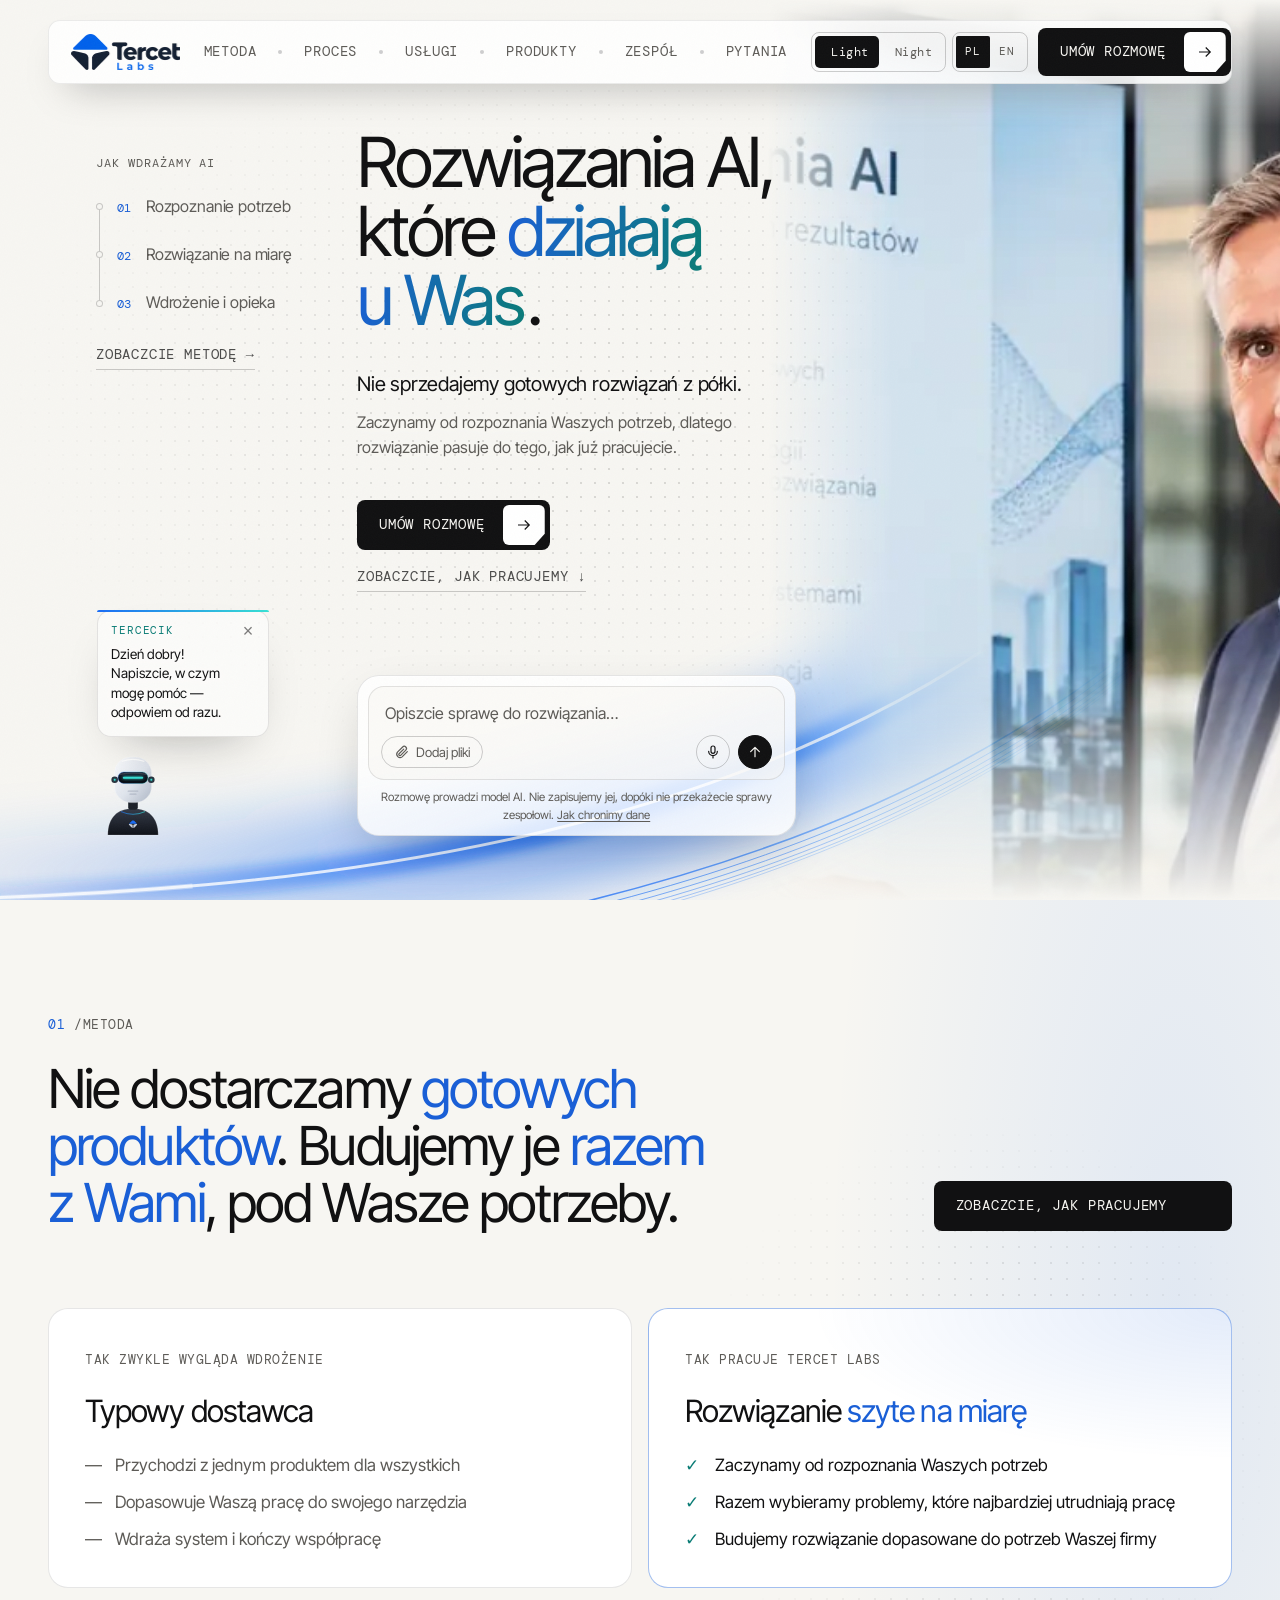
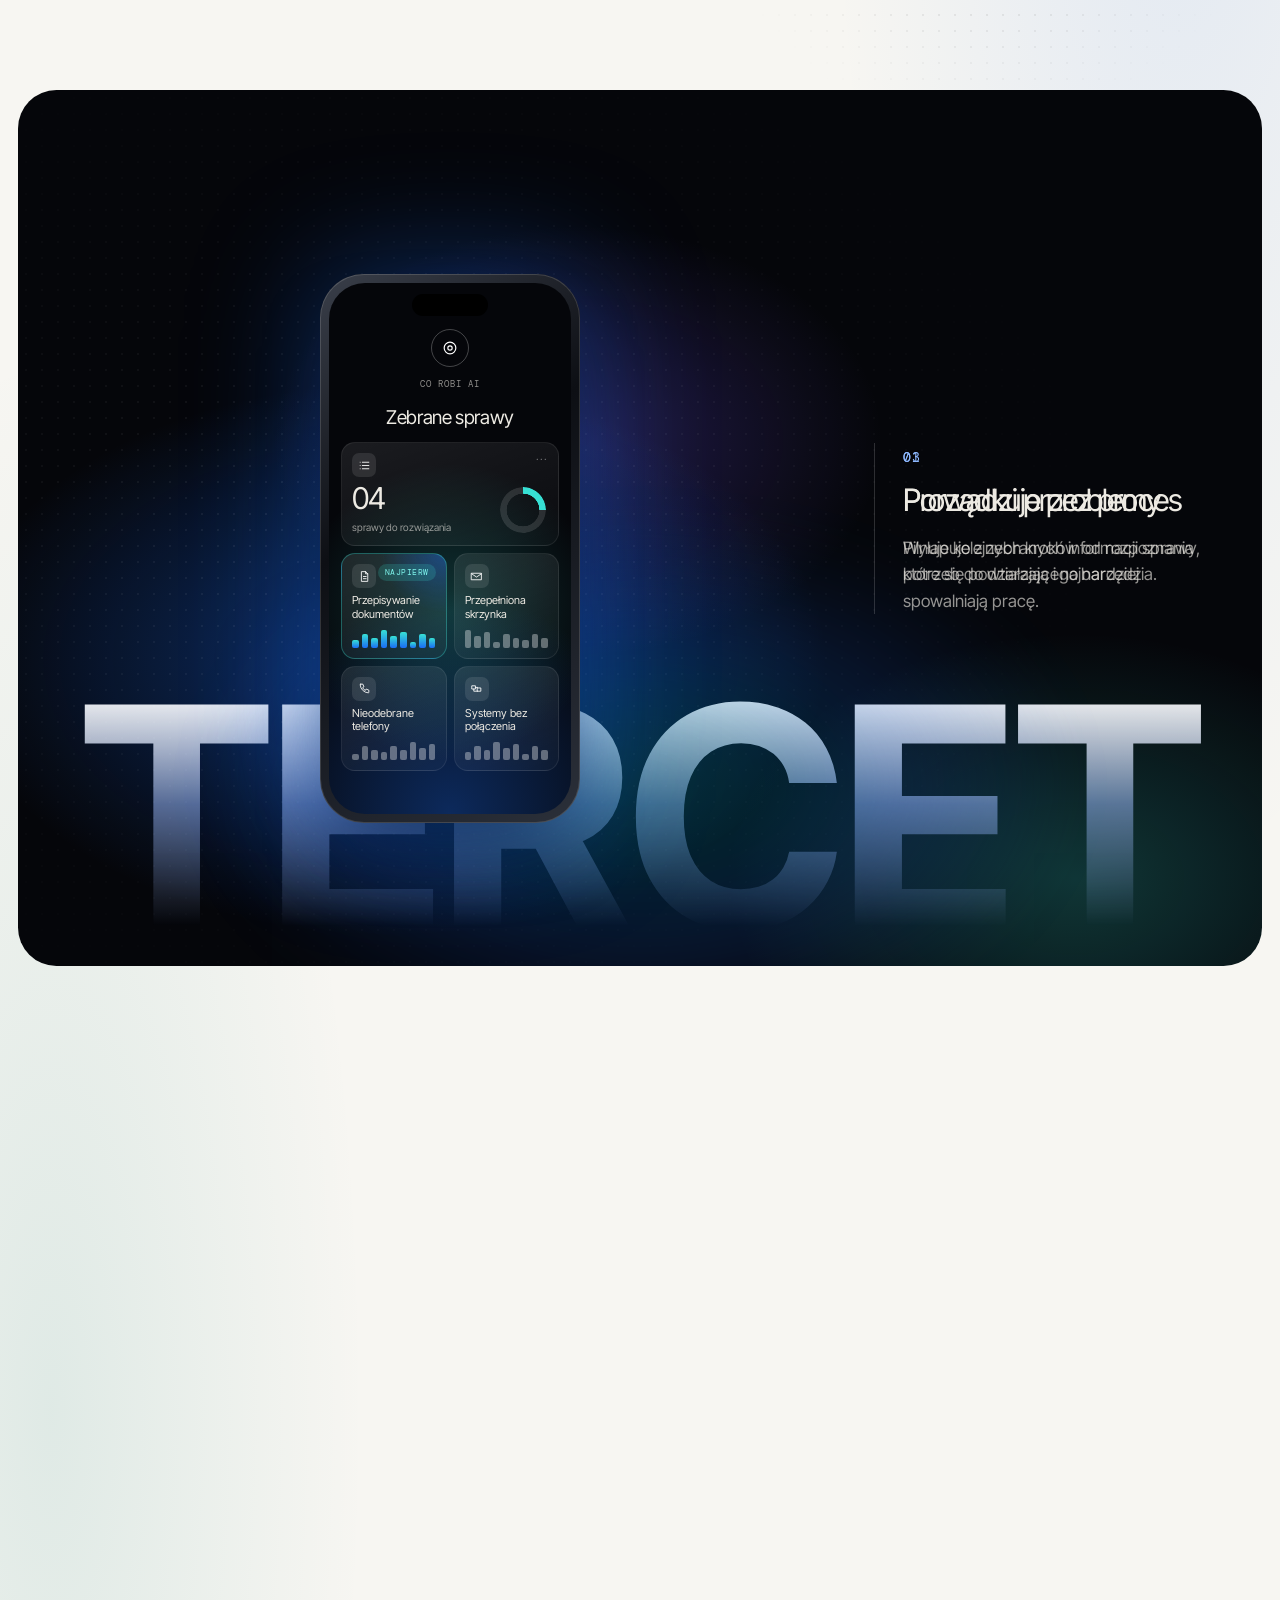
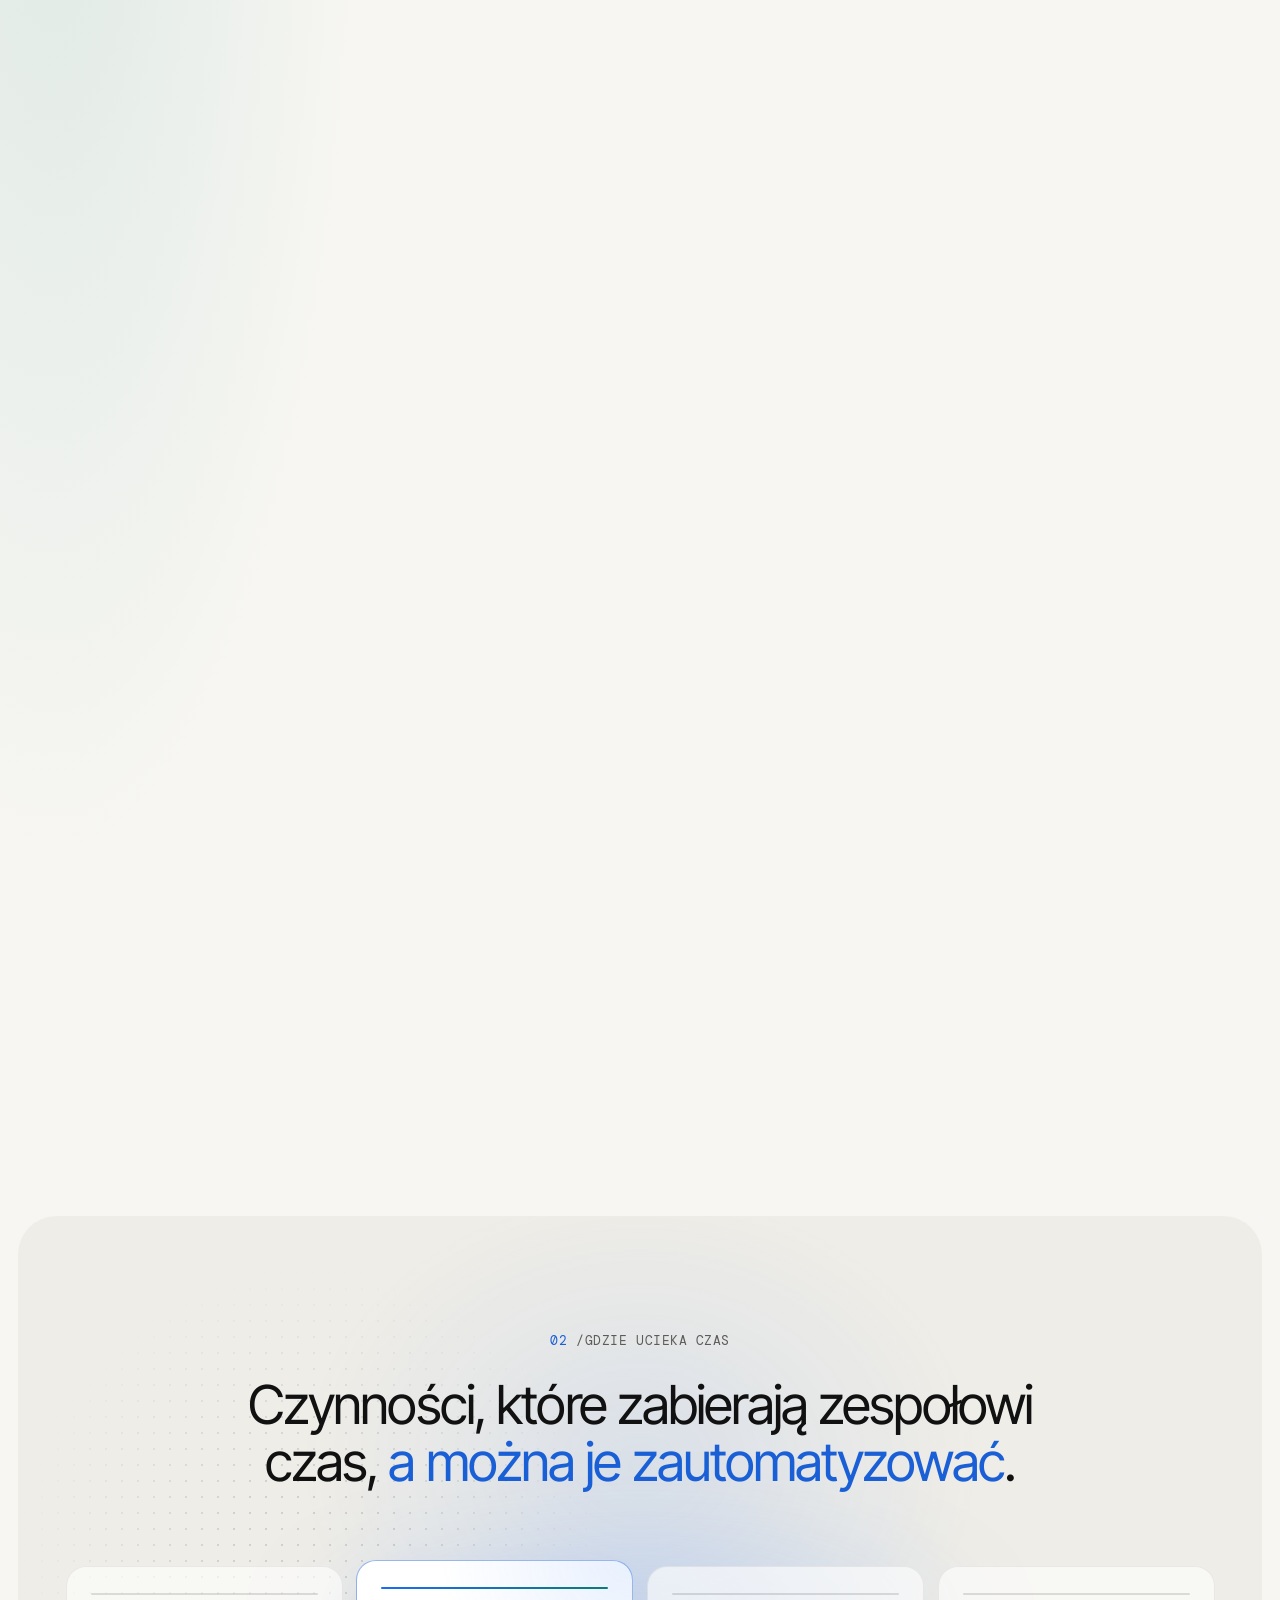
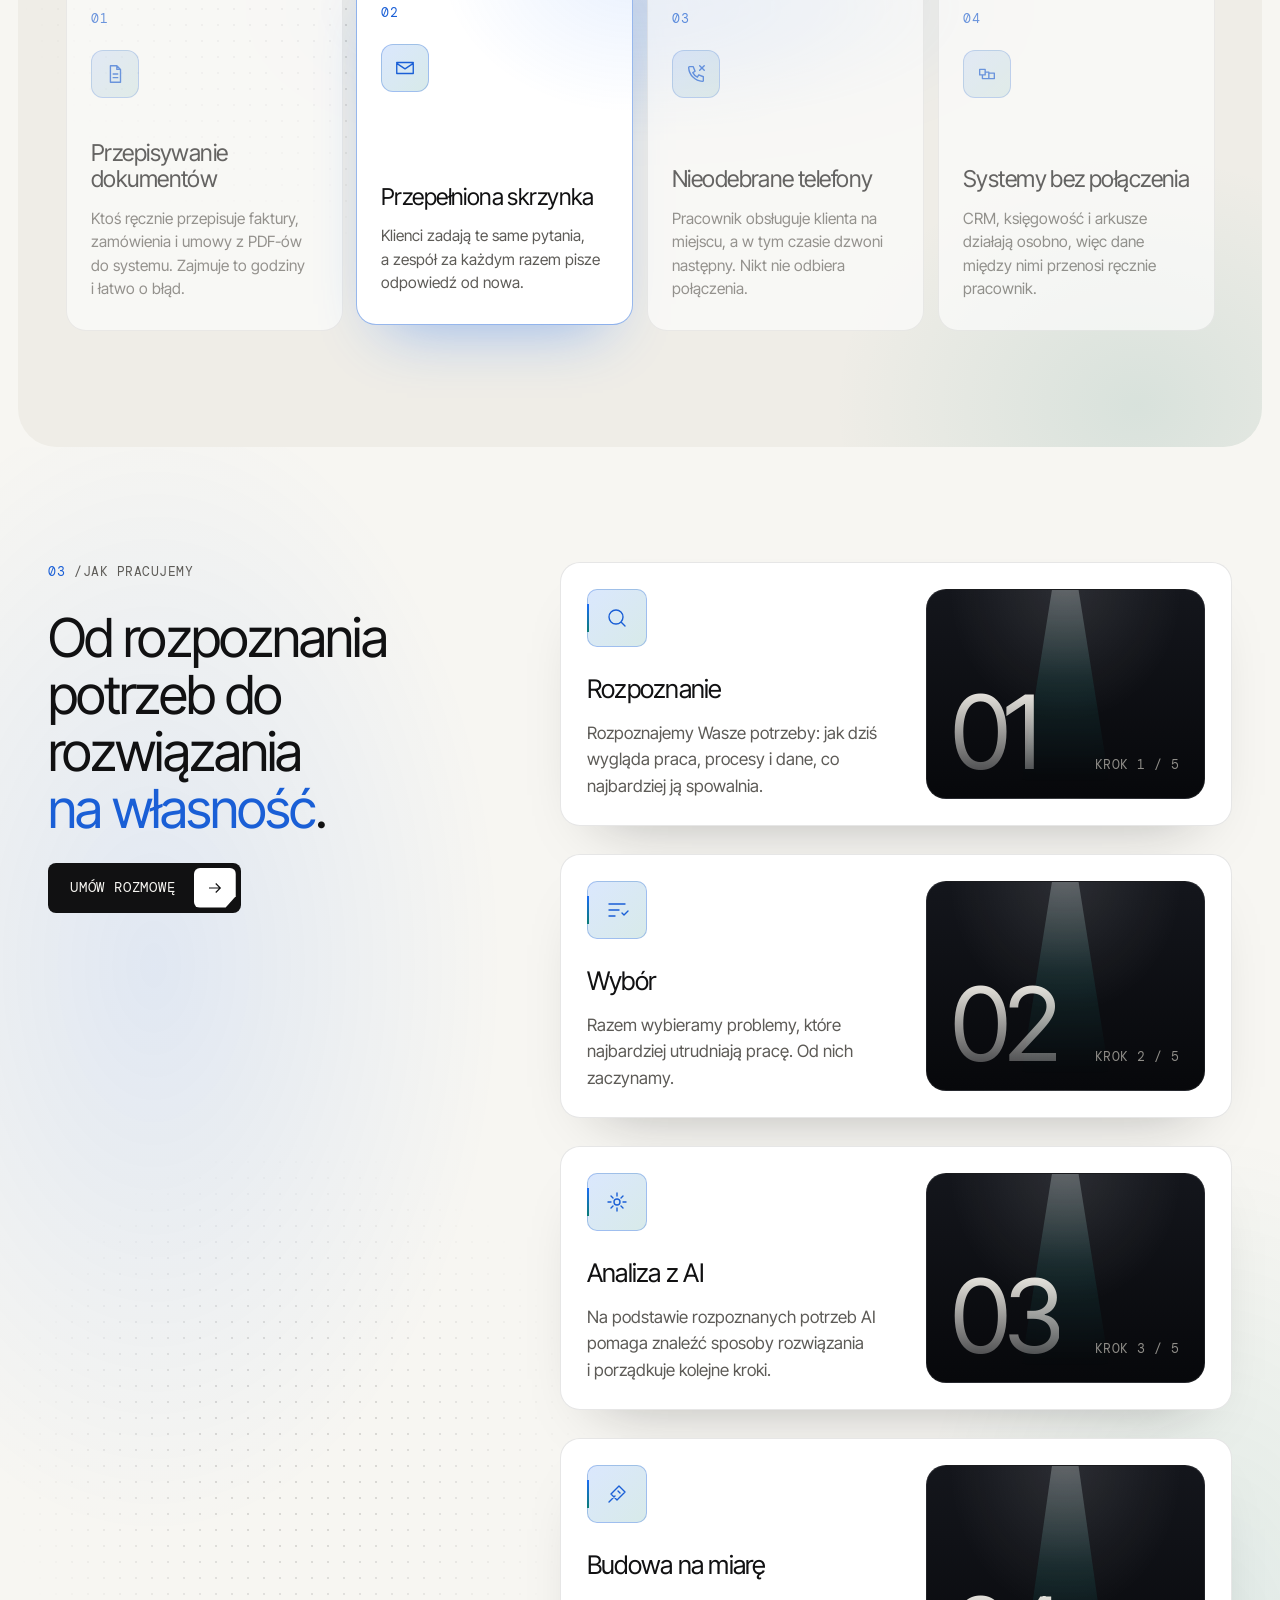
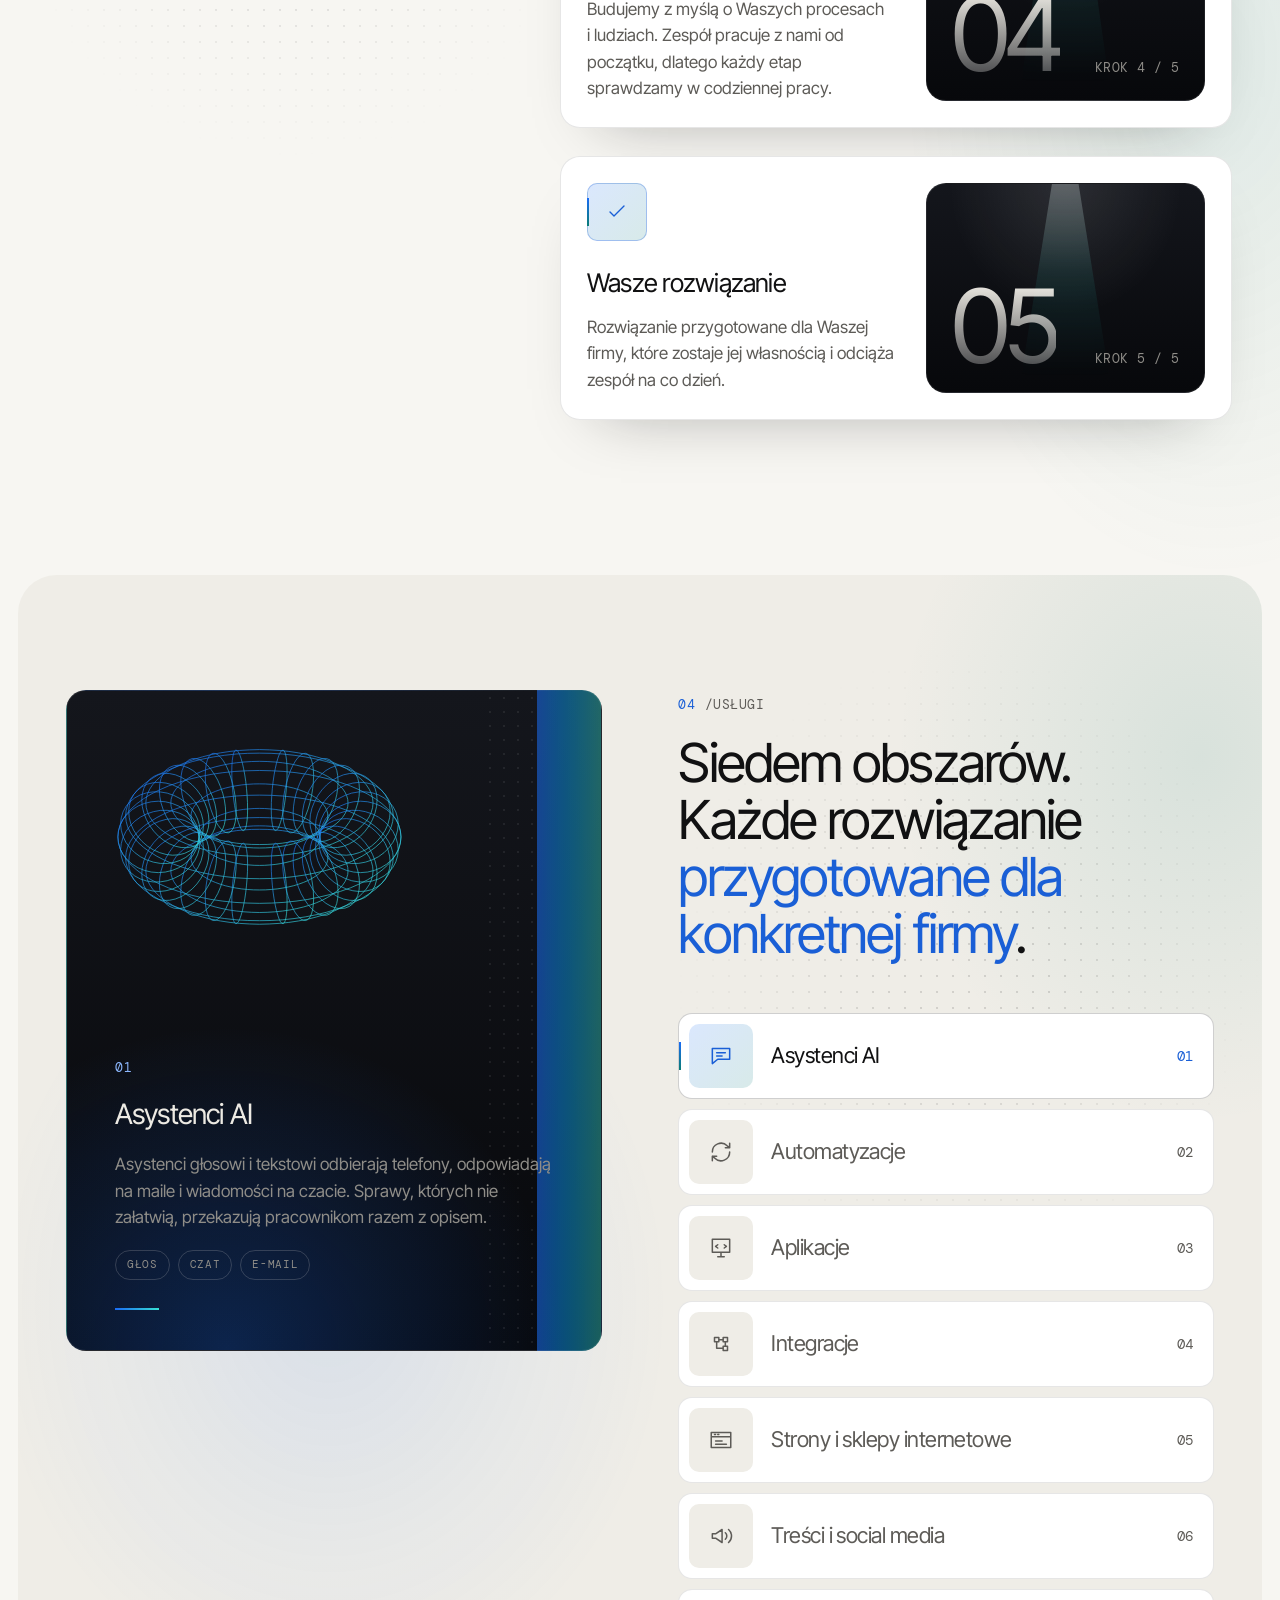
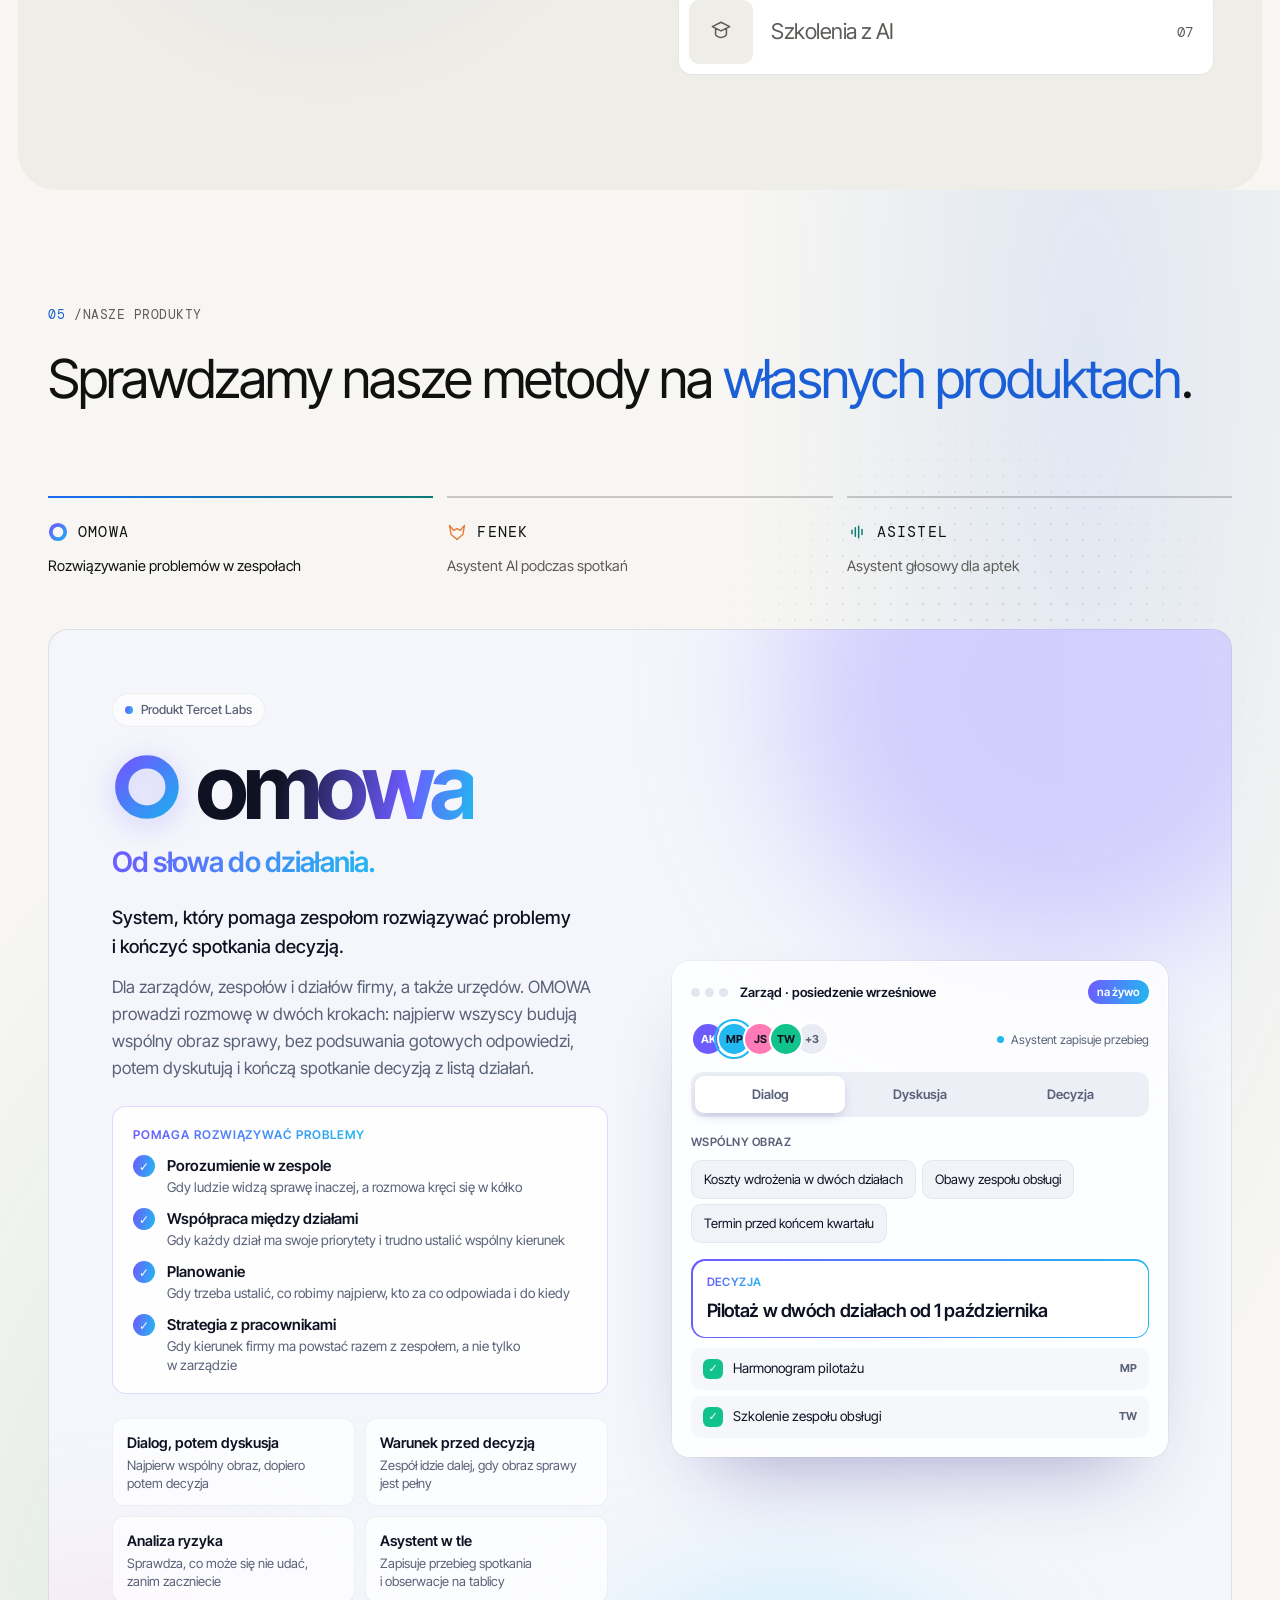
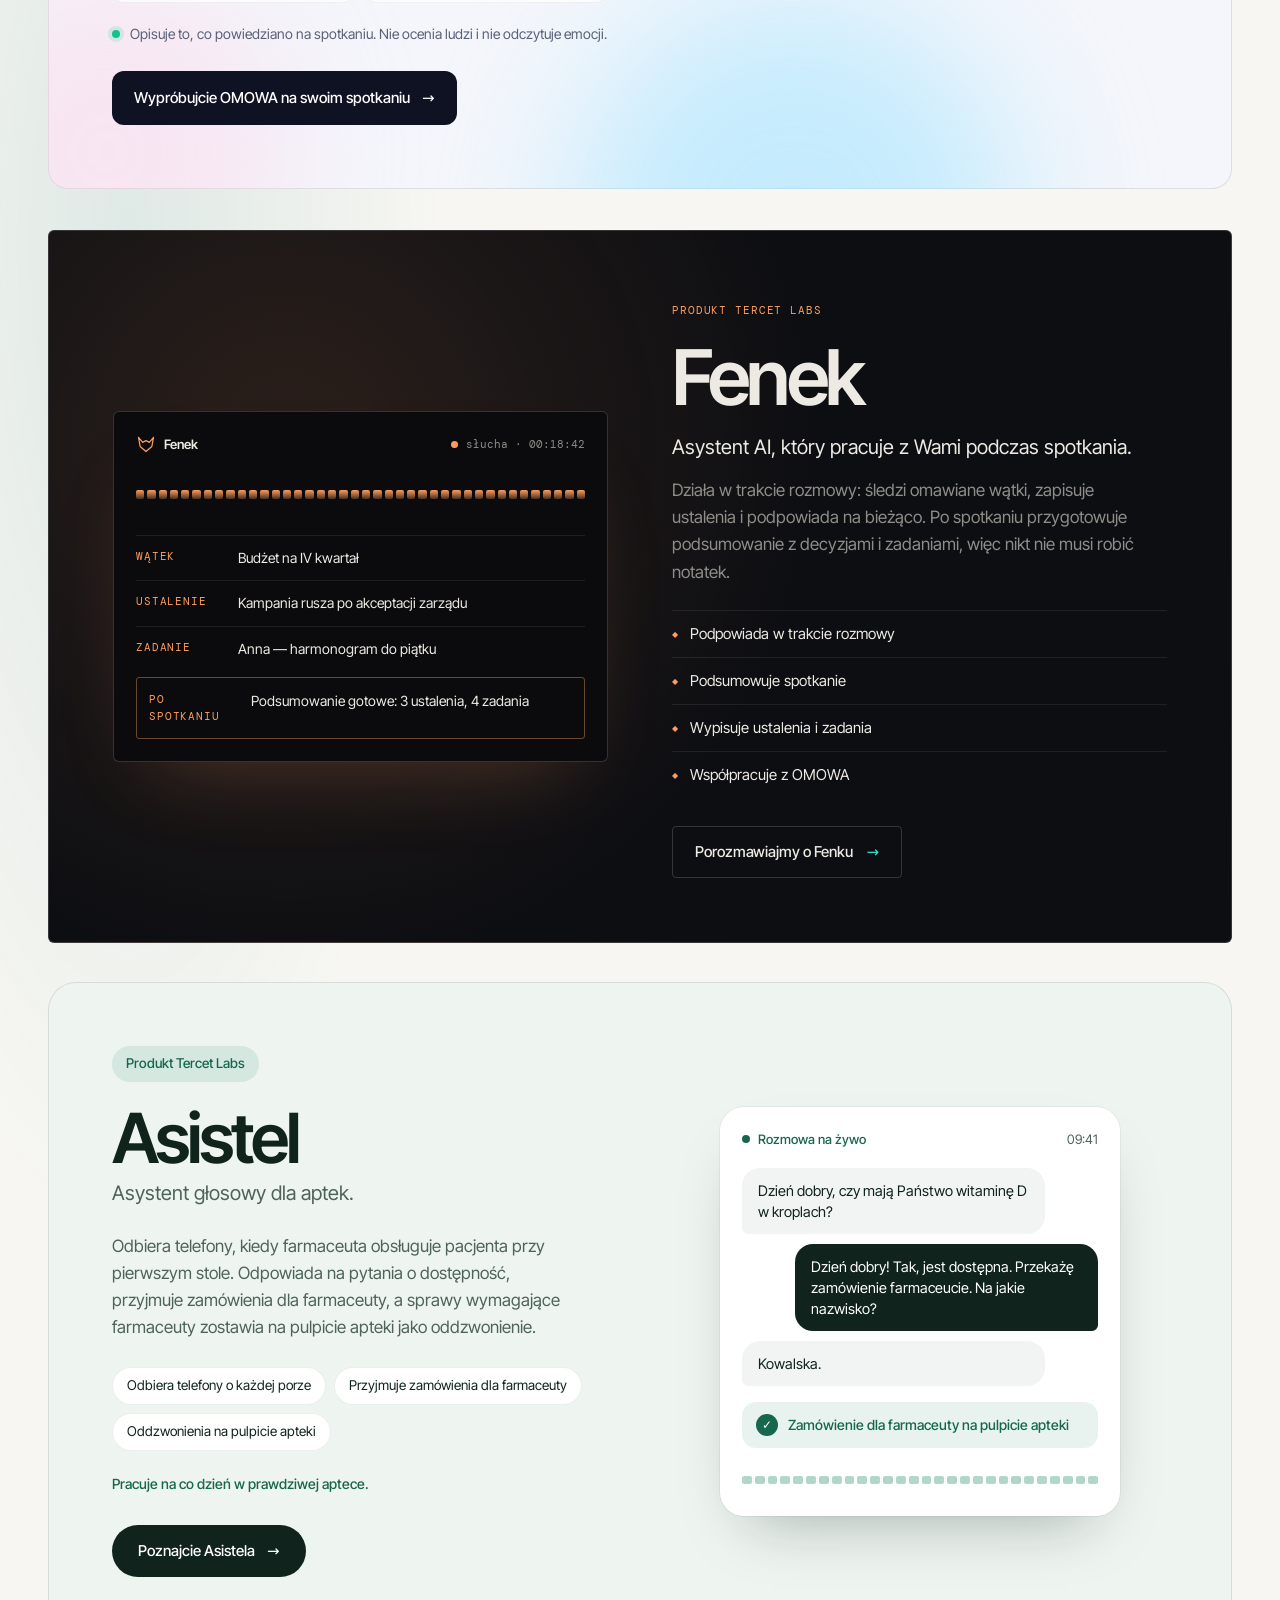
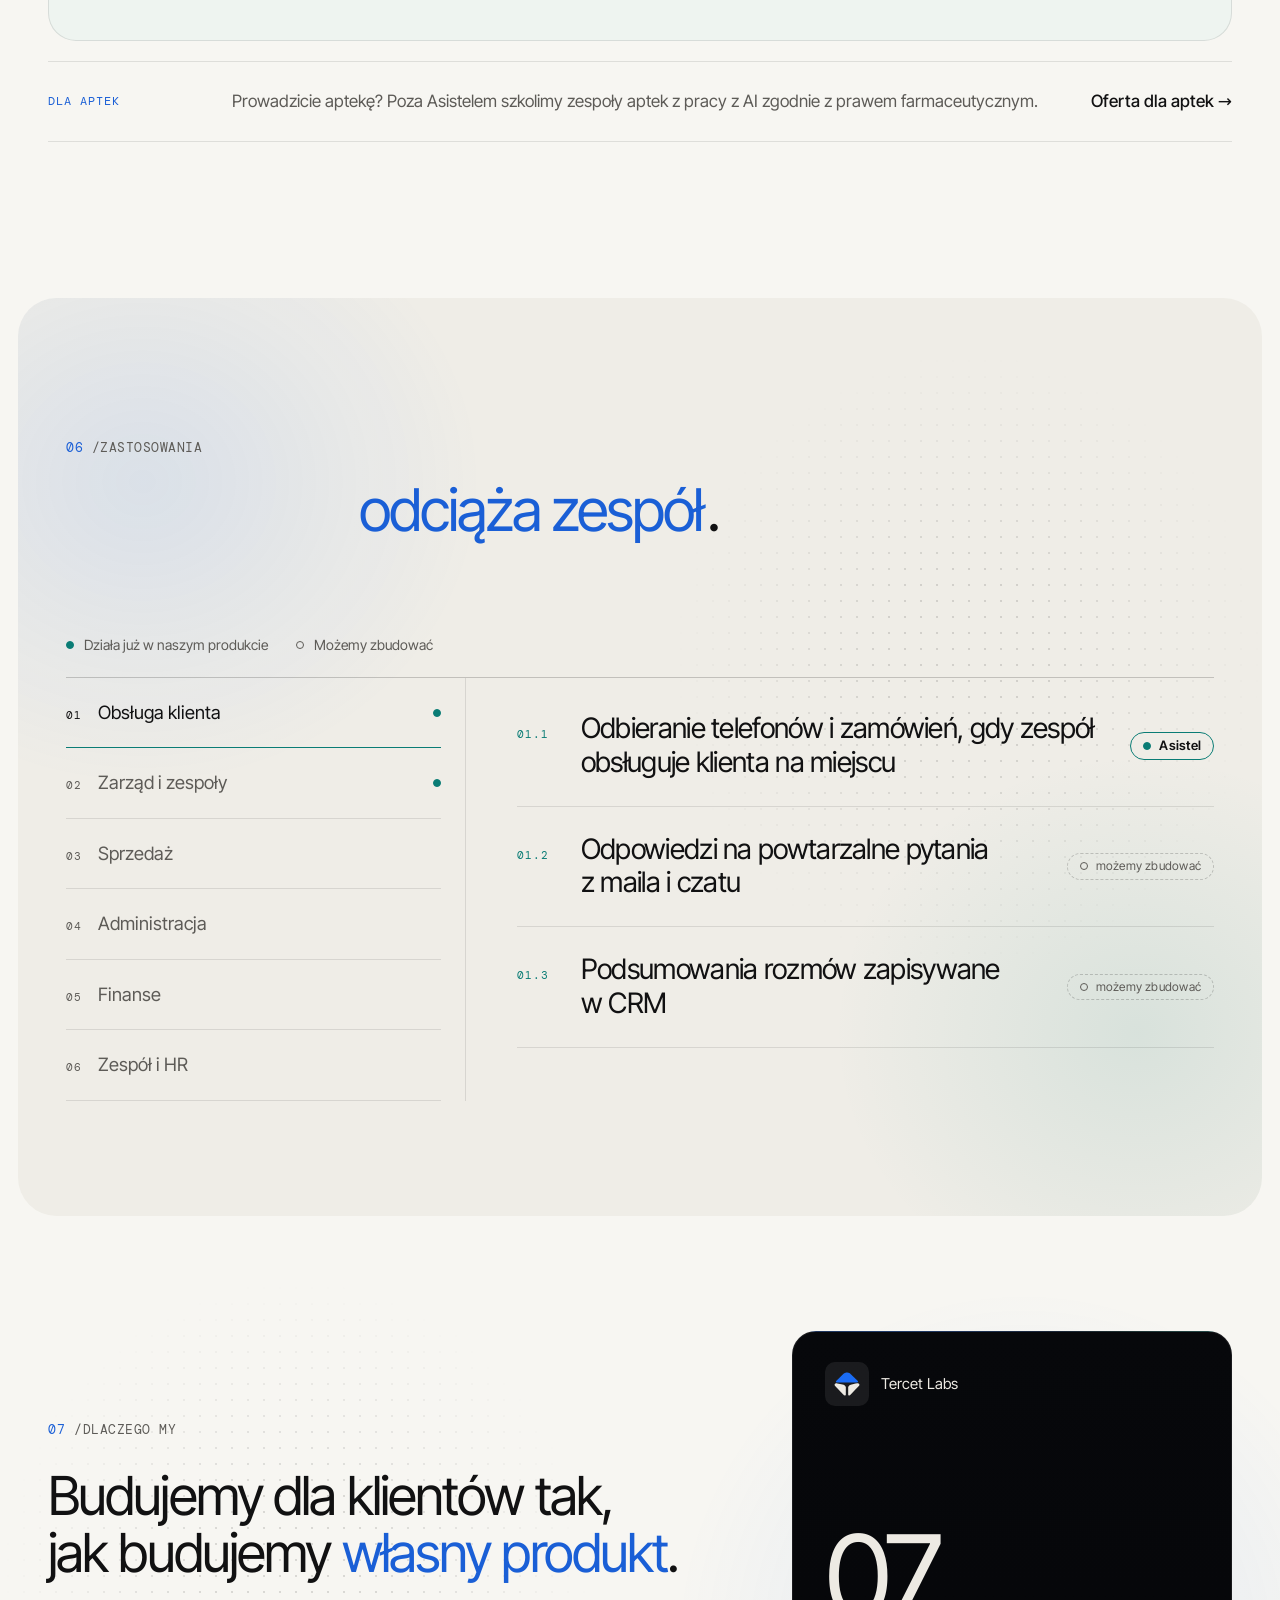
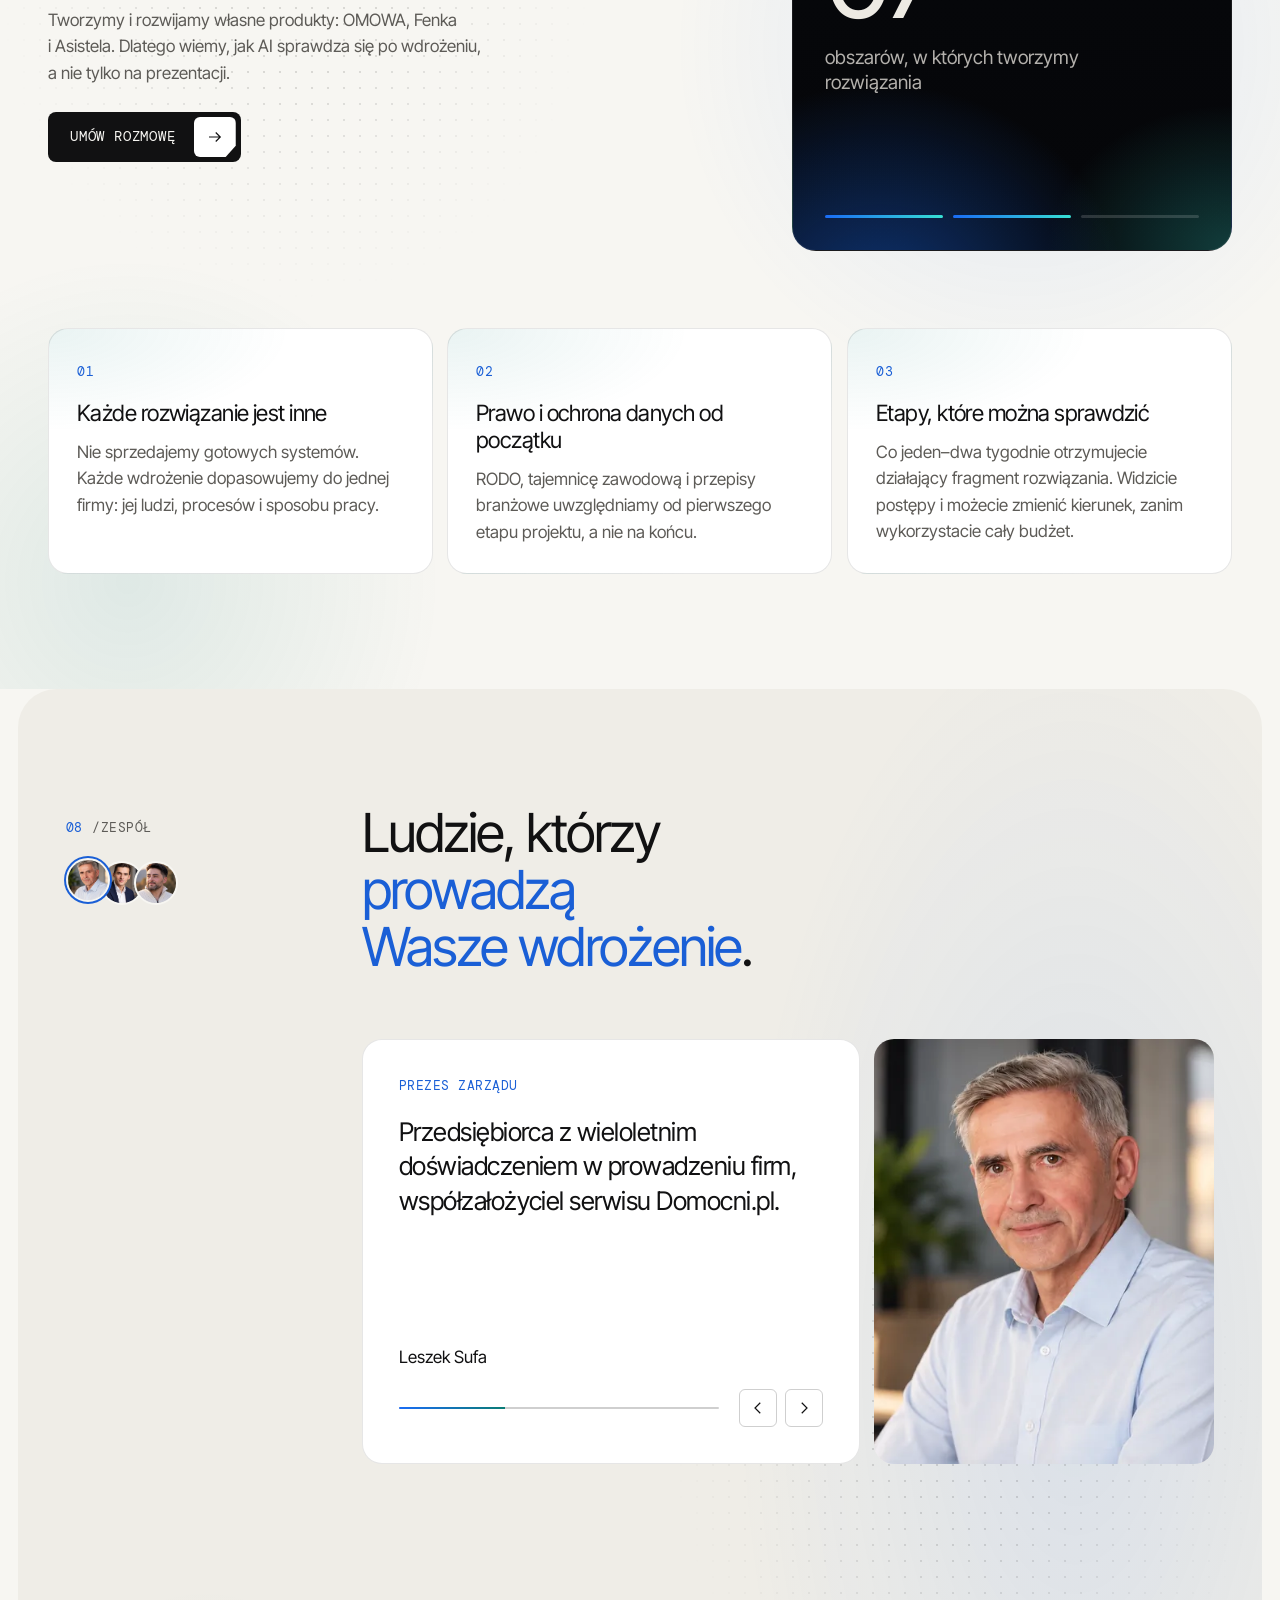
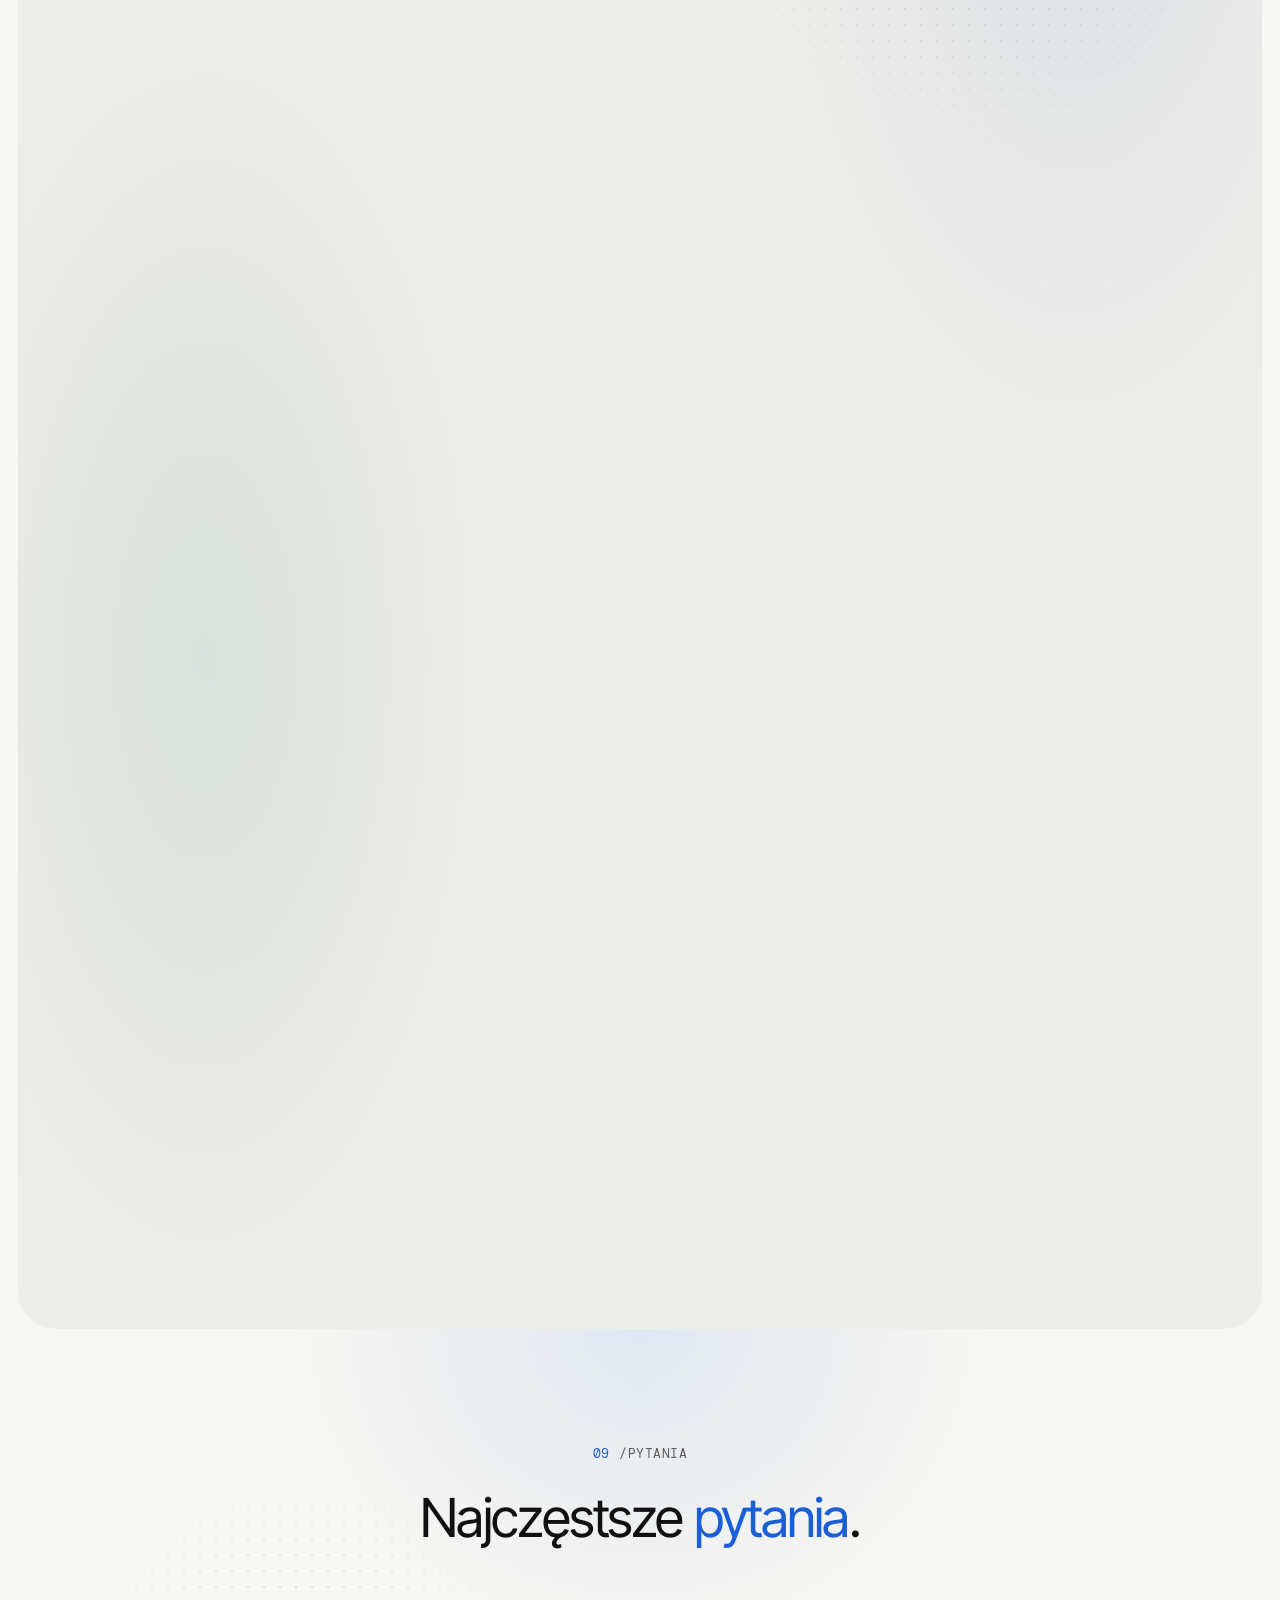
==== index.html @ 8fc9b7f1 "Usługi: strony i sklepy internetowe, rezerwacje, agent AI na stronie Co-Authored-By: Claude Opus 5.5" ====
<!DOCTYPE html><html lang="pl"><head><meta charset="utf-8"><script>(function(){const base = "/";

      // Motyw przed pierwszym malowaniem: zapamiętany wybór albo jasny (celowo bez prefers-color-scheme).
      (function () {
        var t = 'light';
        try {
          var z = localStorage.getItem('tercetlabs-theme');
          if (z === 'light' || z === 'dark') t = z;
        } catch (e) {}
        document.documentElement.dataset.theme = t;
        // Znak w nagłówku to największy element pierwszego kadru — pobieramy go od razu, w wariancie tego motywu.
        var l = document.createElement('link');
        l.rel = 'preload';
        l.as = 'image';
        l.type = 'image/webp';
        l.href = base + 'brand/logo-' + (t === 'dark' ? 'ciemne' : 'jasne') + '.webp';
        document.head.appendChild(l);
      })();
    })();</script><meta name="viewport" content="width=device-width, initial-scale=1"><title>Tercet Labs — wdrażamy AI w firmach razem z ich zespołami</title><meta name="description" content="Zaczynamy od rozpoznania potrzeb firmy, razem wybieramy problemy, które najbardziej utrudniają pracę, i z pomocą AI budujemy rozwiązanie dopasowane do firmy. Rozwiązanie zostaje jej własnością."><meta name="theme-color" content="#f7f6f2" data-theme-color><link rel="canonical" href="https://tercetlabs.pl/"><link rel="alternate" hreflang="pl" href="https://tercetlabs.pl/"><link rel="alternate" hreflang="en" href="https://tercetlabs.pl/en/"><link rel="alternate" hreflang="x-default" href="https://tercetlabs.pl/"><link rel="icon" type="image/png" sizes="64x64" href="/favicon.png"><link rel="apple-touch-icon" href="/apple-touch-icon.png"><meta property="og:title" content="Tercet Labs — wdrażamy AI w firmach razem z ich zespołami"><meta property="og:description" content="Zaczynamy od rozpoznania potrzeb firmy, razem wybieramy problemy, które najbardziej utrudniają pracę, i z pomocą AI budujemy rozwiązanie dopasowane do firmy. Rozwiązanie zostaje jej własnością."><meta property="og:locale" content="pl_PL"><meta property="og:locale:alternate" content="en_GB"><meta property="og:type" content="website"><meta property="og:image" content="https://tercetlabs.pl/brand/og.png"><meta property="og:image:width" content="1200"><meta property="og:image:height" content="630"><script type="application/ld+json">{"@context":"https://schema.org","@type":"Organization","name":"Tercet Labs sp. z o.o.","legalName":"Tercet Labs spółka z ograniczoną odpowiedzialnością","url":"https://tercetlabs.pl","email":"kontakt@tercetlabs.pl","taxID":"5362006891","address":{"@type":"PostalAddress","streetAddress":"ul. Gen. Lucjana Żeligowskiego 27/18","postalCode":"05-123","addressLocality":"Chotomów","addressCountry":"PL"}}</script><style>@font-face{font-family:Inter Tight Variable;font-style:normal;font-weight:100 900;font-display:swap;src:url(/_astro/inter-tight.CTD_b1qW.woff2)format("woff2-variations");unicode-range:U+??,U+131,U+152-153,U+2BB-2BC,U+2C6,U+2DA,U+2DC,U+304,U+308,U+329,U+2000-206F,U+20AC,U+2122,U+2191,U+2193,U+2212,U+2215,U+FEFF,U+FFFD}@font-face{font-family:Inter Tight Variable;font-style:normal;font-weight:100 900;font-display:swap;src:url(/_astro/inter-tight-ext.DiM_GvHw.woff2)format("woff2-variations");unicode-range:U+100-2BA,U+2BD-2C5,U+2C7-2CC,U+2CE-2D7,U+2DD-2FF,U+304,U+308,U+329,U+1D00-1DBF,U+1E00-1E9F,U+1EF2-1EFF,U+2020,U+20A0-20AB,U+20AD-20C0,U+2113,U+2C60-2C7F,U+A720-A7FF}@font-face{font-family:Instrument Serif;font-style:normal;font-weight:400;font-display:swap;src:url(/_astro/instrument-serif.DdhWG2SM.woff2)format("woff2");unicode-range:U+??,U+131,U+152-153,U+2BB-2BC,U+2C6,U+2DA,U+2DC,U+304,U+308,U+329,U+2000-206F,U+20AC,U+2122,U+2191,U+2193,U+2212,U+2215,U+FEFF,U+FFFD}@font-face{font-family:Instrument Serif;font-style:normal;font-weight:400;font-display:swap;src:url(/_astro/instrument-serif-ext.C7FU8bi1.woff2)format("woff2");unicode-range:U+100-2BA,U+2BD-2C5,U+2C7-2CC,U+2CE-2D7,U+2DD-2FF,U+304,U+308,U+329,U+1D00-1DBF,U+1E00-1E9F,U+1EF2-1EFF,U+2020,U+20A0-20AB,U+20AD-20C0,U+2113,U+2C60-2C7F,U+A720-A7FF}@font-face{font-family:Instrument Serif;font-style:italic;font-weight:400;font-display:swap;src:url(/_astro/instrument-serif-i.BsBw74gu.woff2)format("woff2");unicode-range:U+??,U+131,U+152-153,U+2BB-2BC,U+2C6,U+2DA,U+2DC,U+304,U+308,U+329,U+2000-206F,U+20AC,U+2122,U+2191,U+2193,U+2212,U+2215,U+FEFF,U+FFFD}@font-face{font-family:Instrument Serif;font-style:italic;font-weight:400;font-display:swap;src:url(/_astro/instrument-serif-i-ext.USwdnAgp.woff2)format("woff2");unicode-range:U+100-2BA,U+2BD-2C5,U+2C7-2CC,U+2CE-2D7,U+2DD-2FF,U+304,U+308,U+329,U+1D00-1DBF,U+1E00-1E9F,U+1EF2-1EFF,U+2020,U+20A0-20AB,U+20AD-20C0,U+2113,U+2C60-2C7F,U+A720-A7FF}@font-face{font-family:DM Mono;font-style:normal;font-weight:400;font-display:swap;src:url(/_astro/dm-mono-400.B4PNi-Jp.woff2)format("woff2");unicode-range:U+??,U+131,U+152-153,U+2BB-2BC,U+2C6,U+2DA,U+2DC,U+304,U+308,U+329,U+2000-206F,U+20AC,U+2122,U+2191,U+2193,U+2212,U+2215,U+FEFF,U+FFFD}@font-face{font-family:DM Mono;font-style:normal;font-weight:400;font-display:swap;src:url(/_astro/dm-mono-400-ext.CEPR5thp.woff2)format("woff2");unicode-range:U+100-2BA,U+2BD-2C5,U+2C7-2CC,U+2CE-2D7,U+2DD-2FF,U+304,U+308,U+329,U+1D00-1DBF,U+1E00-1E9F,U+1EF2-1EFF,U+2020,U+20A0-20AB,U+20AD-20C0,U+2113,U+2C60-2C7F,U+A720-A7FF}@font-face{font-family:DM Mono;font-style:normal;font-weight:500;font-display:swap;src:url(/_astro/dm-mono-500.DOEb2sS3.woff2)format("woff2");unicode-range:U+??,U+131,U+152-153,U+2BB-2BC,U+2C6,U+2DA,U+2DC,U+304,U+308,U+329,U+2000-206F,U+20AC,U+2122,U+2191,U+2193,U+2212,U+2215,U+FEFF,U+FFFD}@font-face{font-family:DM Mono;font-style:normal;font-weight:500;font-display:swap;src:url(/_astro/dm-mono-500-ext.BDk6y0Kt.woff2)format("woff2");unicode-range:U+100-2BA,U+2BD-2C5,U+2C7-2CC,U+2CE-2D7,U+2DD-2FF,U+304,U+308,U+329,U+1D00-1DBF,U+1E00-1E9F,U+1EF2-1EFF,U+2020,U+20A0-20AB,U+20AD-20C0,U+2113,U+2C60-2C7F,U+A720-A7FF}:root{color-scheme:light;--bg:#f7f6f2;--bg-2:#efede7;--surface:#fff;--text-rgb:17, 17, 18;--line:#1111121a;--line-strong:#11111233;--text:#111112;--muted:#5d5b57;--brand:#1a6cf5;--accent:#1a5fd6;--accent-dim:#1a5fd61f;--glow:#0a7c75;--glow-dim:#0a7c751f;--shine:#37e0d4;--sygnet-skrzydlo:#24335e;--nav-bg:#f7f6f2fb;--chip-bg:#ffffffb8;--card-bg:#fff;--btn-solid-hover-bg:var(--brand);--btn-solid-hover-fg:#fff;--btn-solid-hover-arr:#fff;--grain-opacity:.025;--island-ring:#1111121a;--aura-opacity:.45;--paper:#0f0f11;--ink:#edeae3;--ink-muted:#8f8d88;--ink-line:#edeae31f;--sans:"Inter Tight Variable", "Inter Tight", system-ui, -apple-system, "Segoe UI", sans-serif;--serif:"Instrument Serif", "Times New Roman", Georgia, serif;--mono:"JetBrains Mono", ui-monospace, "SFMono-Regular", Consolas, monospace;--gutter:clamp(20px, 4vw, 48px);--max:1280px;--radius:4px;--ease:cubic-bezier(.2, .7, .1, 1)}:root[data-theme=dark],:root:not([data-theme=dark]) .inverse,.tone-dark{color-scheme:dark;--bg:#0a0a0b;--bg-2:#0f0f11;--surface:#141416;--text-rgb:237, 234, 227;--line:#edeae317;--line-strong:#edeae32e;--text:#edeae3;--muted:#8f8d88;--brand:#1a6cf5;--accent:#8db8ff;--accent-dim:#8db8ff29;--glow:#37e0d4;--glow-dim:#37e0d429;--shine:#fff;--sygnet-skrzydlo:#e9edf5;--nav-bg:#0a0a0bf7;--chip-bg:#0a0a0b99;--card-bg:#111114;--btn-solid-hover-bg:#fff;--btn-solid-hover-fg:#0a0a0b;--btn-solid-hover-arr:var(--brand);--grain-opacity:.035;--island-ring:transparent;--aura-opacity:1}:root[data-theme=dark]{--paper:#f2f0ea;--ink:#111112;--ink-muted:#5d5b57;--ink-line:#1111121f}.tone-dark{color:var(--text)}*,:before,:after{box-sizing:border-box}.theme-switching body,.theme-switching body *,.theme-switching body :before,.theme-switching body :after{transition:background-color .4s var(--ease), color .4s var(--ease), border-color .4s var(--ease), fill .4s var(--ease), stroke .4s var(--ease)!important}html{scroll-behavior:smooth;-webkit-text-size-adjust:100%}body{background:var(--bg);color:var(--text);font-family:var(--sans);font-feature-settings:"ss01", "cv11";-webkit-font-smoothing:antialiased;margin:0;font-size:17px;line-height:1.6;overflow-x:hidden}body:before{content:"";pointer-events:none;z-index:100;opacity:var(--grain-opacity);background-image:url("data:image/svg+xml,%3Csvg xmlns='http://www.w3.org/2000/svg' width='160' height='160'%3E%3Cfilter id='n'%3E%3CfeTurbulence type='fractalNoise' baseFrequency='.9' numOctaves='2' stitchTiles='stitch'/%3E%3C/filter%3E%3Crect width='100%25' height='100%25' filter='url(%23n)'/%3E%3C/svg%3E");position:fixed;inset:0}img,svg{max-width:100%;display:block}a{color:inherit;text-decoration:none}::selection{background:var(--glow);color:var(--bg)}.wrap{width:100%;max-width:var(--max);padding-inline:var(--gutter);margin-inline:auto}em{font-family:var(--serif);letter-spacing:-.01em;font-style:italic;font-weight:400}.mono{font-family:var(--mono);letter-spacing:.08em;text-transform:uppercase;font-size:12px}.btn{--h:52px;height:var(--h);border-radius:var(--radius);font-family:var(--sans);letter-spacing:-.005em;cursor:pointer;transition:background .35s var(--ease), color .35s var(--ease), border-color .35s var(--ease), translate .4s var(--ease);white-space:nowrap;translate:var(--bx,0px) var(--by,0px);border:1px solid #0000;align-items:center;gap:14px;padding-inline:22px;font-size:15px;font-weight:500;display:inline-flex}.btn .arr{color:var(--glow);transition:transform .35s var(--ease)}.btn:hover .arr{transform:translate(4px)}.btn--solid{background:var(--text);color:var(--bg)}.btn--solid .arr{color:var(--brand)}.btn--solid:hover{background:var(--btn-solid-hover-bg);color:var(--btn-solid-hover-fg)}.btn--solid:hover .arr{color:var(--btn-solid-hover-arr)}.btn--ghost{border-color:var(--line-strong);color:var(--text)}.btn--ghost:hover{border-color:var(--text)}.sec{border-top:1px solid var(--line);padding-block:clamp(96px,13vw,180px);position:relative}.sec-head{grid-template-columns:repeat(12,1fr);gap:24px;margin-bottom:clamp(56px,7vw,96px);display:grid}.sec-head .mono{color:var(--muted);grid-column:1/4;padding-top:.9em}.sec-head .mono:before{content:"";background:linear-gradient(135deg, var(--brand), var(--glow));clip-path:polygon(50% 0,100% 100%,0 100%);width:.62em;height:.55em;transition:transform 1.2s var(--ease) .3s;margin-right:.7em;display:inline-block;transform:rotate(-90deg)}.sec-head .mono.is-in:before{transform:rotate(180deg)}.sec:hover .sec-head .mono:before{transition-duration:2.4s;transform:rotate(540deg)}.sec-head h2{letter-spacing:-.035em;text-wrap:balance;grid-column:4/13;margin:0;font-size:clamp(2.1rem,4.6vw,4rem);font-weight:500;line-height:1.04}.sec-head h2 em{color:var(--accent);font-size:1.08em}.sec-head h2 em,.hero h1 em{background:linear-gradient(100deg, var(--accent) 0%, var(--accent) 38%, var(--shine) 46%, var(--glow) 54%, var(--accent) 62%, var(--accent) 100%);color:#0000;background-position:100% 0;background-size:260% 100%;-webkit-background-clip:text;background-clip:text;padding-right:.08em}.is-in .line-mask>span em,.line-mask.is-in>span em{animation:blysk 2.2s var(--ease) .6s both}.sec-head h2:hover em{animation:blysk-hover 1.6s var(--ease) both}@keyframes blysk{0%{background-position:100% 0}to{background-position:0 0}}@keyframes blysk-hover{0%{background-position:100% 0}to{background-position:0 0}}[data-spot]{isolation:isolate;position:relative}[data-spot]:after{content:"";z-index:-1;pointer-events:none;background:radial-gradient(320px circle at var(--mx,50%) var(--my,50%), var(--glow-dim), transparent 70%);opacity:0;transition:opacity .45s var(--ease);position:absolute;inset:0}[data-spot]:hover:after{opacity:1}.inverse [data-spot]:after{background:radial-gradient(320px circle at var(--mx,50%) var(--my,50%), #1a6cf51a, transparent 70%)}@media (width<=860px){.sec-head{grid-template-columns:1fr;gap:18px}.sec-head .mono,.sec-head h2{grid-column:auto;padding-top:0}}[data-reveal]{opacity:0;transition:opacity 1.1s var(--ease), transform 1.4s var(--ease), filter 1.1s var(--ease);transition-delay:var(--d,0s);will-change:transform, opacity;transform:translateY(64px)}[data-reveal=left]{transform:translate(-96px)}[data-reveal=right]{transform:translate(96px)}[data-reveal=zoom]{filter:blur(10px);transform:scale(.82)}.hero,.sec,.inverse,.foot{overflow-x:clip}[data-parallax]{will-change:transform}[data-reveal].is-in{opacity:1;filter:none;transform:none}.line-mask{padding-bottom:.08em;display:block;overflow:hidden}.line-mask>span{transition:transform 1.1s var(--ease);transition-delay:var(--d,0s);display:block;transform:translateY(105%)}.is-in .line-mask>span,.line-mask.is-in>span{transform:none}@media (prefers-reduced-motion:reduce){html{scroll-behavior:auto}[data-reveal],.line-mask>span{opacity:1!important;transition:none!important;transform:none!important}*,:before,:after{animation-duration:.001ms!important;animation-iteration-count:1!important}}.sr-only{clip:rect(0 0 0 0);white-space:nowrap;width:1px;height:1px;position:absolute;overflow:hidden}:focus-visible{outline:1px solid var(--accent);outline-offset:3px}:root{--r-karta:20px;--r-btn:8px;--cien:0 18px 52px -14px #11111238;--szklo:#ffffffd6;--szklo-line:#1111121a;--szklo-blysk:inset 0 1px 0 #ffffffe6;--display:var(--sans);--z-btn-bg:#111112;--z-btn-fg:#f7f6f2;--z-btn-kafel:#fff;--z-btn-kafel-fg:#111112;--z-wstega-1:#1a6cf5;--z-wstega-2:#37e0d4;--z-kropki:#11111217;--z-panel-gora:#14161c;--z-panel-dol:#07080b;--z-panel-glebia:#050609;--z-kapsula:#ffffffd6;--z-kapsula-pelna:#fffffff5;--z-kapsula-linia:#11111214;--z-na-ciemnym:#edeae3}:root[data-theme=dark],.tone-dark{--bg:#050507;--bg-2:#0b0c10;--surface:#0d0e12;--card-bg:#0d0e12;--cien:0 18px 52px -14px #0009;--szklo:#101218d1;--szklo-line:#ffffff1f;--szklo-blysk:inset 0 1px 0 #ffffff24;--z-btn-bg:#17181d;--z-btn-fg:#edeae3;--z-btn-kafel:#fff;--z-btn-kafel-fg:#0a0a0b;--z-kropki:#ffffff17;--nav-bg:#050507e6;--z-kapsula:#0e0f13d1;--z-kapsula-pelna:#0a0b0ef2;--z-kapsula-linia:#ffffff14}.tone-dark{background:var(--bg)}:root{--mono:"DM Mono", ui-monospace, "SFMono-Regular", Consolas, monospace}em{font-family:inherit;font-style:normal;font-weight:inherit;letter-spacing:inherit}.sec-head h2 em,.hero h1 em{font-size:1em}[hidden]{display:none!important}.z-label{font-family:var(--mono);letter-spacing:.04em;text-transform:uppercase;color:var(--muted);gap:.7em;margin:0;font-size:13px;display:inline-flex}.z-label b{color:var(--accent);font-weight:400}.z-h{letter-spacing:-.035em;text-wrap:balance;margin:0;font-size:clamp(2.2rem,4.2vw,3.4rem);font-weight:400;line-height:1.06}.z-h em{color:var(--accent)}.z-lead{color:var(--muted);max-width:46ch;margin:0;font-size:17px;line-height:1.55}.z-btn{--bx:0px;--by:0px;border-radius:var(--r-btn);background:var(--z-btn-bg);height:50px;color:var(--z-btn-fg);font-family:var(--mono);letter-spacing:.06em;text-transform:uppercase;white-space:nowrap;cursor:pointer;translate:var(--bx) var(--by);transition:translate .4s var(--ease), background .35s var(--ease);border:0;align-items:center;gap:18px;padding:0 5px 0 22px;font-size:13.5px;display:inline-flex}.z-btn .kafel{background:var(--z-btn-kafel);width:42px;height:40px;color:var(--z-btn-kafel-fg);clip-path:polygon(0 0,100% 0,100% 72%,76% 100%,0 100%);transition:background .35s var(--ease), color .35s var(--ease);border-radius:6px;place-items:center;display:grid}.z-btn .kafel svg{fill:none;stroke:currentColor;stroke-width:1.6px;width:18px;height:18px;transition:transform .35s var(--ease)}.z-btn:hover .kafel{background:linear-gradient(135deg, var(--brand), var(--glow));color:#fff}.z-btn:hover .kafel svg{transform:translate(3px)}.z-btn--jasny{--z-btn-bg:#fff;--z-btn-fg:#0a0a0b;--z-btn-kafel:#0a0a0b;--z-btn-kafel-fg:#fff}.z-karta{border-radius:var(--r-karta);background:var(--card-bg);border:1px solid var(--line);position:relative;overflow:hidden}.z-kropki{background-image:radial-gradient(var(--z-kropki) 1.1px, transparent 1.3px);background-size:14px 14px}.z-sec{padding-block:clamp(80px,9vw,132px);position:relative;overflow-x:clip}.z-head{grid-template-columns:minmax(0,1fr) auto;align-items:end;gap:24px 40px;margin-bottom:clamp(48px,6vw,80px);display:grid}.z-head .z-label{grid-column:1/-1}.z-head--srodek{text-align:center;grid-template-columns:1fr;justify-items:center}@media (width<=860px){.z-head{grid-template-columns:1fr}}.z-slowa .s{opacity:0;filter:blur(10px);transition:opacity .9s var(--ease), filter .9s var(--ease), transform .9s var(--ease);transition-delay:calc(var(--i,0) * 45ms);display:inline-block;transform:translateY(.25em)}.z-slowa.is-in .s{opacity:1;filter:none;transform:none}@media (prefers-reduced-motion:reduce){.z-slowa .s{opacity:1;filter:none;transform:none}}.szklo{background:var(--szklo);border:1px solid var(--szklo-line);box-shadow:var(--szklo-blysk), var(--cien)}@media (width>=861px) and (hover:hover){.szklo{backdrop-filter:blur(20px)}}.btn--sm{--h:40px;border-radius:999px;padding-inline:16px;font-size:14px}.btn--ghost{background:0 0}.sec{border-top:0}.sec-head .mono{letter-spacing:.04em;font-size:13px}.sec-head .mono:before{display:none}.sec-head .mono b{color:var(--accent);font-weight:400}.sec-head h2{letter-spacing:-.035em;font-weight:400}[data-stos]>*{transform-origin:50% 0;transform:scale(calc(1 - var(--przykryta,0) * .06));filter:brightness(calc(1 - var(--przykryta,0) * .22));will-change:transform;position:sticky}@media (prefers-reduced-motion:reduce){[data-stos]>*{filter:none;transform:none}}.z-sec,.kontakt{isolation:isolate}.z-sec:before{content:"";z-index:-2;pointer-events:none;background:radial-gradient(38% 46% at var(--g1x,88%) var(--g1y,18%), color-mix(in srgb, var(--brand) var(--g-moc,10%), transparent), transparent 72%), radial-gradient(34% 42% at var(--g2x,8%) var(--g2y,82%), color-mix(in srgb, var(--glow) var(--g-moc,10%), transparent), transparent 72%);position:absolute;inset:0}.z-sec:after{content:"";z-index:-1;pointer-events:none;top:var(--k-top,6%);right:var(--k-prawo,0);left:var(--k-lewo,auto);background-image:radial-gradient(var(--z-kropki) 1.2px, transparent 1.4px);background-size:16px 16px;width:min(46vw,620px);height:min(70%,620px);position:absolute;-webkit-mask-image:radial-gradient(closest-side,#000 30%,#0000);mask-image:radial-gradient(closest-side,#000 30%,#0000)}:root[data-theme=dark] .z-sec{--g-moc:14%}:root:not([data-theme=dark]){--z-kropki:#11111221}.z-plyta{background:var(--bg-2);border-radius:clamp(24px,3vw,40px);margin-inline:clamp(8px,1.4vw,20px);overflow:clip}:root[data-theme=dark] .z-plyta{background:linear-gradient(#0b0c11,#08090d);box-shadow:inset 0 1px #ffffff0d}#metoda{--g1x:92%;--g1y:12%;--g2x:4%;--g2y:60%}#problemy{--g1x:50%;--g1y:30%;--g2x:90%;--g2y:95%;--k-lewo:0;--k-prawo:auto}#proces{--g1x:12%;--g1y:30%;--g2x:95%;--g2y:70%;--k-lewo:0;--k-prawo:auto;--k-top:40%}#uslugi{--g1x:25%;--g1y:60%;--g2x:95%;--g2y:15%}#produkty{--g1x:85%;--g1y:5%;--g2x:10%;--g2y:50%}#zastosowania{--g1x:10%;--g1y:20%;--g2x:90%;--g2y:80%}#dlaczego{--g1x:80%;--g1y:40%;--g2x:10%;--g2y:90%;--k-lewo:0;--k-prawo:auto}#zespol{--g1x:85%;--g1y:30%;--g2x:15%;--g2y:70%;--k-top:20%}#faq{--g1x:50%;--g1y:0%;--g2x:50%;--g2y:100%;--k-lewo:0;--k-prawo:auto}#problemy .ikona,#proces .kafelek,#uslugi .poz.on .kafelek{background:linear-gradient(135deg, color-mix(in srgb, var(--brand) 16%, var(--card-bg)), color-mix(in srgb, var(--glow) 16%, var(--card-bg)));border-color:color-mix(in srgb, var(--accent) 30%, transparent)}#problemy .ikona svg,#proces .kafelek svg,#uslugi .poz.on .kafelek svg{stroke:var(--accent)}#problemy .karta.on{box-shadow:0 30px 60px -30px color-mix(in srgb, var(--brand) 45%, transparent);background:radial-gradient(100% 60% at 100% 0%, color-mix(in srgb, var(--brand) 10%, transparent), transparent 70%), var(--card-bg)}#dlaczego .filar{background:radial-gradient(90% 60% at 0% 0%, color-mix(in srgb, var(--glow) 9%, transparent), transparent 70%), var(--card-bg)}#faq .poz[open]{box-shadow:inset 3px 0 0 var(--accent)}.logo[data-astro-cid-f7espo7c]{display:block}.logo[data-astro-cid-f7espo7c] span[data-astro-cid-f7espo7c]{background-position:0;background-repeat:no-repeat;background-size:contain;display:block}.na-jasne[data-astro-cid-f7espo7c]{aspect-ratio:612/203;background-image:var(--jasne)}.na-ciemne[data-astro-cid-f7espo7c]{aspect-ratio:617/208;background-image:var(--ciemne)}.nav[data-astro-cid-f7espo7c] span[data-astro-cid-f7espo7c]{height:44px}.foot[data-astro-cid-f7espo7c] span[data-astro-cid-f7espo7c]{height:72px}.na-ciemne[data-astro-cid-f7espo7c],:root[data-theme=dark] .na-jasne[data-astro-cid-f7espo7c],:root:not([data-theme=dark]) .inverse .na-jasne[data-astro-cid-f7espo7c]{display:none!important}:root[data-theme=dark] .na-ciemne[data-astro-cid-f7espo7c],:root:not([data-theme=dark]) .inverse .na-ciemne[data-astro-cid-f7espo7c],.tone-dark .na-ciemne[data-astro-cid-f7espo7c]{display:block!important}.tone-dark .na-jasne[data-astro-cid-f7espo7c]{display:none!important}@media (width<=640px){.nav[data-astro-cid-f7espo7c] span[data-astro-cid-f7espo7c]{height:38px}}.motyw[data-astro-cid-vss2nrfr]{border:1px solid var(--line-strong);border-radius:8px;grid-template-columns:1fr 1fr;height:40px;padding:3px;display:grid;position:relative}.motyw[data-astro-cid-vss2nrfr] button[data-astro-cid-vss2nrfr]{z-index:1;color:var(--muted);font-family:var(--mono);letter-spacing:.04em;cursor:pointer;background:0 0;border:0;justify-content:center;align-items:center;gap:6px;padding:0 10px;font-size:12px;transition:color .3s;display:flex;position:relative}.motyw[data-astro-cid-vss2nrfr] button[data-astro-cid-vss2nrfr][aria-checked=true]{color:var(--bg)}.motyw[data-astro-cid-vss2nrfr] svg[data-astro-cid-vss2nrfr]{fill:none;stroke:currentColor;stroke-width:1.8px;stroke-linecap:round;width:13px;height:13px}.suwak[data-astro-cid-vss2nrfr]{background:var(--text);width:calc(50% - 3px);transition:transform .35s var(--ease);border-radius:5px;position:absolute;top:3px;bottom:3px;left:3px}:root[data-theme=dark] .suwak[data-astro-cid-vss2nrfr]{transform:translate(100%)}.sw[data-astro-cid-vss2nrfr]{align-items:center;gap:6px;margin-left:18px;display:flex}.lang[data-astro-cid-vss2nrfr]{border:1px solid var(--line-strong);border-radius:var(--radius);height:42px}.theme[data-astro-cid-vss2nrfr]{width:42px;color:var(--text);cursor:pointer;transition:border-color .3s var(--ease);background:0 0;padding:0;position:relative}.theme[data-astro-cid-vss2nrfr]:hover,.lang[data-astro-cid-vss2nrfr]:hover{border-color:var(--text)}.ico[data-astro-cid-vss2nrfr]{fill:none;stroke:currentColor;stroke-width:1.5px;stroke-linecap:round;stroke-linejoin:round;width:18px;height:18px;transition:opacity .35s var(--ease), transform .5s var(--ease);margin:auto;position:absolute;inset:0}.sun[data-astro-cid-vss2nrfr]{opacity:0;transform:rotate(-60deg)scale(.6)}:root[data-theme=dark] .sun[data-astro-cid-vss2nrfr]{opacity:1;transform:none}:root[data-theme=dark] .moon[data-astro-cid-vss2nrfr]{opacity:0;transform:rotate(60deg)scale(.6)}.lang[data-astro-cid-vss2nrfr]{transition:border-color .3s var(--ease);align-items:stretch;padding:3px;font-size:11px;display:flex}.lang[data-astro-cid-vss2nrfr] a[data-astro-cid-vss2nrfr]{min-width:34px;color:var(--muted);border-radius:2px;place-items:center;padding-inline:6px;transition:color .3s,background .3s;display:grid}.lang[data-astro-cid-vss2nrfr] a[data-astro-cid-vss2nrfr]:hover{color:var(--text)}.lang[data-astro-cid-vss2nrfr] a[data-astro-cid-vss2nrfr].on{background:var(--text);color:var(--bg)}@media (width<=900px){.sw[data-astro-cid-vss2nrfr]{margin-left:auto;margin-right:8px}.theme[data-astro-cid-vss2nrfr],.lang[data-astro-cid-vss2nrfr]{height:44px}.theme[data-astro-cid-vss2nrfr]{width:44px}}@media (width<=380px){.lang[data-astro-cid-vss2nrfr] a[data-astro-cid-vss2nrfr]{min-width:28px;padding-inline:3px}}.nav[data-astro-cid-wpvy4v7s]{z-index:50;padding:20px var(--gutter) 0;pointer-events:none;position:fixed;inset:0 0 auto}.kapsula[data-astro-cid-wpvy4v7s]{background:var(--z-kapsula);border:1px solid var(--z-kapsula-linia);backdrop-filter:blur(16px)saturate(1.2);pointer-events:auto;max-width:1300px;height:64px;transition:background .4s var(--ease);border-radius:12px;align-items:center;gap:24px;margin-inline:auto;padding:0 8px 0 22px;display:flex;position:relative;box-shadow:0 18px 40px -20px #00000059}.nav.is-scrolled .kapsula[data-astro-cid-wpvy4v7s]{background:var(--z-kapsula-pelna)}.progress[data-astro-cid-wpvy4v7s]{transform-origin:0;height:1px;transform:scaleX(var(--sp,0));background:linear-gradient(90deg, var(--brand), var(--glow));box-shadow:0 0 10px var(--glow);position:absolute;bottom:-1px;left:14px;right:14px}.znak[data-astro-cid-wpvy4v7s] .logo span{height:36px}.links[data-astro-cid-wpvy4v7s]{font-family:var(--mono);letter-spacing:.06em;text-transform:uppercase;flex:1;justify-content:center;align-items:center;gap:22px;font-size:13.5px;display:flex}.links[data-astro-cid-wpvy4v7s] a[data-astro-cid-wpvy4v7s]:not(.z-btn){color:var(--muted);transition:color .3s}.links[data-astro-cid-wpvy4v7s] a[data-astro-cid-wpvy4v7s]:not(.z-btn):hover{color:var(--text)}.kropka[data-astro-cid-wpvy4v7s]{background:var(--line-strong);border-radius:50%;width:4px;height:4px}.prawa[data-astro-cid-wpvy4v7s]{align-items:center;gap:10px;display:flex}.prawa[data-astro-cid-wpvy4v7s] .sw{margin-left:0}.prawa[data-astro-cid-wpvy4v7s] .lang{border-radius:8px;height:40px}:root[data-theme=dark] .cta[data-astro-cid-wpvy4v7s]{--z-btn-bg:#fff;--z-btn-fg:#0a0a0b;--z-btn-kafel:#0a0a0b;--z-btn-kafel-fg:#fff}.cta[data-astro-cid-wpvy4v7s]{height:48px}.cta-menu[data-astro-cid-wpvy4v7s]{display:none}.burger[data-astro-cid-wpvy4v7s]{border:1px solid var(--line-strong);cursor:pointer;background:0 0;border-radius:8px;flex-direction:column;justify-content:center;gap:6px;width:44px;height:44px;padding:0 12px;display:none}.burger[data-astro-cid-wpvy4v7s] span[data-astro-cid-wpvy4v7s]{background:var(--text);height:1.5px;transition:transform .4s var(--ease);display:block}.burger[data-astro-cid-wpvy4v7s] span[data-astro-cid-wpvy4v7s]:last-child{width:60%}@media (width<=1180px){.links[data-astro-cid-wpvy4v7s]{gap:14px;font-size:12.5px}.cta-bok[data-astro-cid-wpvy4v7s]{display:none}}@media (width<=960px){.kapsula[data-astro-cid-wpvy4v7s]{justify-content:space-between;padding-left:16px}.burger[data-astro-cid-wpvy4v7s]{display:flex}.links[data-astro-cid-wpvy4v7s]{background:var(--z-kapsula-pelna);border:1px solid var(--z-kapsula-linia);opacity:0;pointer-events:none;transition:opacity .35s var(--ease), transform .35s var(--ease);border-radius:12px;flex-direction:column;align-items:stretch;gap:0;padding:8px 18px 20px;font-size:15px;position:absolute;top:calc(100% + 8px);left:0;right:0;transform:translateY(-8px)}.kropka[data-astro-cid-wpvy4v7s]{display:none}.links[data-astro-cid-wpvy4v7s] a[data-astro-cid-wpvy4v7s]:not(.z-btn){border-bottom:1px solid var(--line);color:var(--text);padding:15px 0}.cta-menu[data-astro-cid-wpvy4v7s]{justify-content:space-between;margin-top:18px;display:inline-flex}body.menu-open .links[data-astro-cid-wpvy4v7s]{opacity:1;pointer-events:auto;transform:none}body.menu-open .burger[data-astro-cid-wpvy4v7s] span[data-astro-cid-wpvy4v7s]:first-child{transform:translateY(3.75px)rotate(45deg)}body.menu-open .burger[data-astro-cid-wpvy4v7s] span[data-astro-cid-wpvy4v7s]:last-child{width:100%;transform:translateY(-3.75px)rotate(-45deg)}}@media (width<=420px){.nav[data-astro-cid-wpvy4v7s]{padding-top:12px}.kapsula[data-astro-cid-wpvy4v7s]{gap:10px;height:58px}.znak[data-astro-cid-wpvy4v7s] .logo span{height:30px}.prawa[data-astro-cid-wpvy4v7s] .lang{height:38px}.prawa[data-astro-cid-wpvy4v7s] .motyw span{display:none}}.foot[data-astro-cid-gnvdp4k2]{z-index:1;background:radial-gradient(60% 50% at 20% 0%, #1a6cf51f, transparent 70%), var(--bg-2);border-radius:28px 28px 0 0;margin-top:-28px;padding-top:clamp(64px,8vw,110px);position:relative}.top[data-astro-cid-gnvdp4k2]{grid-template-columns:minmax(0,1fr) minmax(0,2.2fr);gap:48px;padding-bottom:64px;display:grid}.brand[data-astro-cid-gnvdp4k2] .logo span{height:64px}.brand[data-astro-cid-gnvdp4k2] p[data-astro-cid-gnvdp4k2]{max-width:30ch;color:var(--muted);margin:20px 0 0;line-height:1.5}.kolumny[data-astro-cid-gnvdp4k2]{grid-template-columns:repeat(4,minmax(0,1fr));gap:28px;display:grid}.col[data-astro-cid-gnvdp4k2]{align-content:start;gap:10px;font-size:15px;font-style:normal;display:grid}.col[data-astro-cid-gnvdp4k2] .z-label[data-astro-cid-gnvdp4k2]{margin-bottom:8px}.col[data-astro-cid-gnvdp4k2] a[data-astro-cid-gnvdp4k2]{color:var(--text);transition:color .3s}.col[data-astro-cid-gnvdp4k2] a[data-astro-cid-gnvdp4k2]:hover{color:var(--accent)}.legal[data-astro-cid-gnvdp4k2]{color:var(--muted);font-size:13px;line-height:1.45}.bottom[data-astro-cid-gnvdp4k2]{border-top:1px solid var(--line-strong);color:var(--muted);flex-wrap:wrap;align-items:center;gap:14px 28px;padding-block:26px 34px;font-size:14px;display:flex}.bottom[data-astro-cid-gnvdp4k2] b[data-astro-cid-gnvdp4k2]{color:var(--text);font-weight:500}.bottom[data-astro-cid-gnvdp4k2] a[data-astro-cid-gnvdp4k2]:hover{color:var(--text)}.up[data-astro-cid-gnvdp4k2]{color:var(--text);margin-left:auto}@media (width<=1000px){.top[data-astro-cid-gnvdp4k2]{grid-template-columns:1fr}.kolumny[data-astro-cid-gnvdp4k2]{grid-template-columns:repeat(2,minmax(0,1fr))}}@media (width<=520px){.kolumny[data-astro-cid-gnvdp4k2]{grid-template-columns:1fr}}
.wstegi[data-astro-cid-vch3bigi]{pointer-events:none;z-index:0;position:absolute;inset:0;overflow:hidden}svg[data-astro-cid-vch3bigi]{width:100%;height:100%;position:absolute;inset:0}.fala[data-astro-cid-vch3bigi]{transform-origin:70%;animation:14s ease-in-out infinite alternate fala}.polysk[data-astro-cid-vch3bigi]{stroke-dasharray:18 82;animation:7s linear infinite polysk}.kropki[data-astro-cid-vch3bigi]{position:absolute;inset:0;-webkit-mask-image:radial-gradient(60% 55% at 45% 45%,#000 20%,#0000 75%);mask-image:radial-gradient(60% 55% at 45% 45%,#000 20%,#0000 75%)}@keyframes fala{0%{transform:translate(0,0)rotate(0)scaleY(1)}to{transform:translate(-2%,2.5%)rotate(-2.5deg)scaleY(1.06)}}@keyframes polysk{0%{stroke-dashoffset:100px}to{stroke-dashoffset:0}}@media (prefers-reduced-motion:reduce){.fala[data-astro-cid-vch3bigi],.polysk[data-astro-cid-vch3bigi]{animation:none}}.tercecik[data-astro-cid-p2rjvuk4]{z-index:6;pointer-events:none;width:84px;position:absolute;bottom:4px;left:auto;right:calc(100% + 22px)}.robot[data-astro-cid-p2rjvuk4]{cursor:pointer;pointer-events:auto;opacity:0;transform-origin:50% 100%;background:0 0;border:0;width:100%;padding:0;display:block;transform:translateY(24px)}.tercecik[data-astro-cid-p2rjvuk4].jest .robot[data-astro-cid-p2rjvuk4]{opacity:1;transition:opacity .9s ease, transform 1.1s var(--ease);transform:none}.robot[data-astro-cid-p2rjvuk4]:focus-visible{outline:2px solid var(--accent);outline-offset:4px;border-radius:20px}svg[data-astro-cid-p2rjvuk4]{width:100%;display:block;overflow:visible}.w-b[data-astro-cid-p2rjvuk4],.tercecik[data-astro-cid-p2rjvuk4].b .w-a[data-astro-cid-p2rjvuk4]{display:none}.tercecik[data-astro-cid-p2rjvuk4].b .w-b[data-astro-cid-p2rjvuk4]{display:block}.glowa[data-astro-cid-p2rjvuk4]{fill:url(#ta-glowa);stroke:#ffffff8c;stroke-width:.8px}.tulow[data-astro-cid-p2rjvuk4]{fill:url(#ta-tulow);stroke:#ffffff47;stroke-width:1px}.kolnierz[data-astro-cid-p2rjvuk4]{stroke:url(#ta-krawedz);stroke-width:1.4px;opacity:.8}.szyja[data-astro-cid-p2rjvuk4]{fill:#1b2029}.blysk[data-astro-cid-p2rjvuk4]{stroke:#ffffffe6;stroke-width:2px;stroke-linecap:round}.bok[data-astro-cid-p2rjvuk4]{fill:#262c38}.bok-led[data-astro-cid-p2rjvuk4]{fill:#37e0d4;filter:drop-shadow(0 0 2px #37e0d4e6)}.w-a[data-astro-cid-p2rjvuk4] .wizjer[data-astro-cid-p2rjvuk4]{fill:url(#ta-wizjer)}.obwodka[data-astro-cid-p2rjvuk4]{stroke:url(#ta-krawedz);stroke-width:1px;opacity:.55}.refleks[data-astro-cid-p2rjvuk4]{stroke:#ffffff24;stroke-width:2px}.kratka[data-astro-cid-p2rjvuk4]{fill:#9aa4b5;opacity:.55}.czasza[data-astro-cid-p2rjvuk4]{fill:#1a6cf5}.skrzydlo[data-astro-cid-p2rjvuk4]{fill:#c7cfdc}.kula[data-astro-cid-p2rjvuk4]{fill:url(#tb-kula)}.kula-obwod[data-astro-cid-p2rjvuk4]{stroke:#ffffff24;stroke-width:1px}.w-b[data-astro-cid-p2rjvuk4] .blysk[data-astro-cid-p2rjvuk4]{stroke:#ffffff59;stroke-width:2.5px}.w-b[data-astro-cid-p2rjvuk4] .wizjer[data-astro-cid-p2rjvuk4]{fill:#03040a;stroke:#37e0d440;stroke-width:.8px}.orbita[data-astro-cid-p2rjvuk4]{fill:none;stroke:url(#tb-obrecz);stroke-width:1.6px}.orbita[data-astro-cid-p2rjvuk4].tyl{opacity:.35}.orbita[data-astro-cid-p2rjvuk4].przod{stroke-dasharray:40 8 4 8;animation:12s linear infinite orbita}.skrzydlo-b[data-astro-cid-p2rjvuk4]{fill:#8f9ab0}.podstawa[data-astro-cid-p2rjvuk4]{fill:#37e0d459;filter:blur(3px)}.swiatlo[data-astro-cid-p2rjvuk4]{fill:#37e0d4;filter:drop-shadow(0 0 3px #37e0d4f2);transform-box:fill-box;transform-origin:50%;animation:4.2s ease-in-out infinite oddech}.skan[data-astro-cid-p2rjvuk4]{fill:#fff;opacity:0;filter:drop-shadow(0 0 4px #37e0d4)}.oczy[data-astro-cid-p2rjvuk4]{transform:translate(var(--ex,0px), var(--ey,0px));transition:transform .3s ease-out}.slucha[data-astro-cid-p2rjvuk4] .swiatlo[data-astro-cid-p2rjvuk4]{fill:#7ff5ec;animation:none;transform:scaleX(1.12)scaleY(1.25)}.mysli[data-astro-cid-p2rjvuk4] .swiatlo[data-astro-cid-p2rjvuk4]{opacity:.25;animation:none}.mysli[data-astro-cid-p2rjvuk4] .skan[data-astro-cid-p2rjvuk4]{opacity:1;animation:1.1s ease-in-out infinite alternate skan}.mowi[data-astro-cid-p2rjvuk4] .swiatlo[data-astro-cid-p2rjvuk4]{animation:.32s ease-in-out infinite alternate robot-puls}.cialo[data-astro-cid-p2rjvuk4]{animation:5s ease-in-out infinite unos}.cien[data-astro-cid-p2rjvuk4]{fill:#00000059;transform-origin:60px 146px;animation:5s ease-in-out infinite cien}.leb[data-astro-cid-p2rjvuk4]{transform-origin:60px 96px}.kiwa[data-astro-cid-p2rjvuk4] .leb[data-astro-cid-p2rjvuk4]{animation:kiwa .9s var(--ease)}.kiwa[data-astro-cid-p2rjvuk4] .w-b[data-astro-cid-p2rjvuk4] .cialo[data-astro-cid-p2rjvuk4]{animation:kiwa-b .9s var(--ease)}@keyframes unos{0%,to{transform:translateY(0)}50%{transform:translateY(-3px)}}@keyframes cien{0%,to{transform:scaleX(1)}50%{transform:scaleX(.92)}}@keyframes oddech{0%,to{opacity:.75}50%{opacity:1}}@keyframes skan{0%{transform:translate(-14px)}to{transform:translate(14px)}}@keyframes robot-puls{0%{transform:scaleY(.7)scaleX(.92)}to{transform:scaleY(1.9)scaleX(1)}}@keyframes kiwa{35%{transform:rotate(-4deg)translateY(1px)}70%{transform:rotate(2deg)}}@keyframes kiwa-b{40%{transform:translateY(3px)}}@keyframes orbita{to{stroke-dashoffset:-120px}}.chmurka[data-astro-cid-p2rjvuk4]{backdrop-filter:blur(14px)saturate(1.3);color:#f3f1ec;text-shadow:0 1px 8px #00000073;pointer-events:auto;transform-origin:18% 100%;width:180px;animation:chmurka .6s var(--ease);transition:opacity .3s var(--ease), transform .3s var(--ease);background:#0e10168c;border:1px solid #ffffff29;border-radius:14px;padding:12px 30px 13px 13px;font-size:14px;line-height:1.45;position:absolute;bottom:calc(100% + 8px);left:0;right:auto;box-shadow:0 22px 50px -24px #00000080}.chmurka[data-astro-cid-p2rjvuk4].gasnie{opacity:0;transform:translateY(6px)}.chmurka[data-astro-cid-p2rjvuk4]:before{content:"";background:linear-gradient(90deg,#1a6cf5,#37e0d4);border-radius:14px 14px 0 0;height:2px;position:absolute;inset:-1px -1px auto}:root:not([data-theme=dark]) .chmurka[data-astro-cid-p2rjvuk4]{color:var(--text);text-shadow:0 1px 6px #ffffffb3;background:#ffffff8c;border-color:#1111121a;box-shadow:0 22px 50px -26px #11111259}:root:not([data-theme=dark]) .kto[data-astro-cid-p2rjvuk4]{color:var(--glow)}:root:not([data-theme=dark]) .chmurka[data-astro-cid-p2rjvuk4] p[data-astro-cid-p2rjvuk4] .wiersz-duzy{color:var(--accent)}.kto[data-astro-cid-p2rjvuk4]{font-family:var(--mono);letter-spacing:.08em;text-transform:uppercase;color:#37e0d4;margin-bottom:6px;font-size:11px;display:block}.chmurka[data-astro-cid-p2rjvuk4] p[data-astro-cid-p2rjvuk4]{min-height:1.5em;margin:0}.chmurka[data-astro-cid-p2rjvuk4] p[data-astro-cid-p2rjvuk4] .wiersz-duzy{letter-spacing:-.01em;text-transform:uppercase;color:#8db8ff;margin:6px 0 8px;font-size:21px;font-weight:500;line-height:1.1;display:block}.zamknij[data-astro-cid-p2rjvuk4]{width:24px;height:24px;color:inherit;opacity:.55;cursor:pointer;background:0 0;border:0;border-radius:6px;font-size:18px;line-height:1;position:absolute;top:8px;right:8px}.zamknij[data-astro-cid-p2rjvuk4]:hover{opacity:1}@keyframes chmurka{0%{opacity:0;transform:translateY(8px)scale(.97)}}@media (width<=1280px) and (width>=1001px){.tercecik[data-astro-cid-p2rjvuk4]{width:72px}.chmurka[data-astro-cid-p2rjvuk4]{width:172px;font-size:13.5px;left:0;right:auto}}@media (width<=1000px){.tercecik[data-astro-cid-p2rjvuk4]{width:56px;bottom:calc(100% - 10px);left:8px;right:auto}.chmurka[data-astro-cid-p2rjvuk4]{width:min(250px,100vw - 120px);padding:12px 30px 12px 13px;font-size:13.5px;bottom:0;left:calc(100% + 8px);right:auto}.chmurka[data-astro-cid-p2rjvuk4] p[data-astro-cid-p2rjvuk4] .wiersz-duzy{font-size:17px}}@media (prefers-reduced-motion:reduce){.cialo[data-astro-cid-p2rjvuk4],.cien[data-astro-cid-p2rjvuk4],.swiatlo[data-astro-cid-p2rjvuk4],.mysli[data-astro-cid-p2rjvuk4] .skan[data-astro-cid-p2rjvuk4],.mowi[data-astro-cid-p2rjvuk4] .swiatlo[data-astro-cid-p2rjvuk4],.orbita[data-astro-cid-p2rjvuk4].przod{animation:none!important}}.czat[data-astro-cid-iszkbkme]{border-radius:22px;gap:8px;padding:10px;display:grid;position:relative}.pasek[data-astro-cid-iszkbkme].puls{animation:czat-puls 1.6s var(--ease) 2}@keyframes czat-puls{0%{box-shadow:0 0 0 0 color-mix(in srgb, var(--accent) 45%, transparent)}to{box-shadow:0 0 0 12px #0000}}.glowka[data-astro-cid-iszkbkme]{justify-content:space-between;align-items:center;padding:2px 4px 0 8px;display:flex}.glowka[data-astro-cid-iszkbkme] .mono[data-astro-cid-iszkbkme]{color:var(--muted);align-items:center;gap:8px;font-size:10.5px;display:flex}.kropka-live[data-astro-cid-iszkbkme]{background:var(--glow);width:7px;height:7px;box-shadow:0 0 0 3px var(--glow-dim);border-radius:50%}.zwin[data-astro-cid-iszkbkme]{border:1px solid var(--line-strong);height:30px;color:var(--text);font:inherit;cursor:pointer;background:0 0;border-radius:99px;align-items:center;gap:6px;padding:0 10px 0 12px;font-size:12.5px;transition:border-color .3s;display:inline-flex}.zwin[data-astro-cid-iszkbkme]:hover{border-color:var(--text)}.zwin[data-astro-cid-iszkbkme] svg[data-astro-cid-iszkbkme]{fill:none;stroke:currentColor;stroke-width:2px;width:14px;height:14px;transition:transform .35s var(--ease)}.zwiniety[data-astro-cid-iszkbkme] .zwin[data-astro-cid-iszkbkme] svg[data-astro-cid-iszkbkme]{transform:rotate(180deg)}.zwiniety[data-astro-cid-iszkbkme] .wiad[data-astro-cid-iszkbkme],.zwiniety[data-astro-cid-iszkbkme] .przekaz[data-astro-cid-iszkbkme]{display:none!important}.wiad[data-astro-cid-iszkbkme]{overscroll-behavior:contain;scrollbar-width:thin;gap:10px;max-height:min(46svh,440px);padding:8px 6px 4px;display:grid;overflow-y:auto}.wiad[data-astro-cid-iszkbkme] .m{white-space:pre-wrap;overflow-wrap:anywhere;border-radius:14px;max-width:88%;padding:10px 14px;font-size:15px;line-height:1.5}.wiad[data-astro-cid-iszkbkme] .m-ja{background:var(--text);color:var(--bg);border-bottom-right-radius:4px;justify-self:end}.wiad[data-astro-cid-iszkbkme] .m-ai{background:color-mix(in srgb, var(--text) 7%, transparent);border:1px solid var(--line);border-bottom-left-radius:4px;justify-self:start}.wiad[data-astro-cid-iszkbkme] .m-kto{font-family:var(--mono);letter-spacing:.06em;text-transform:uppercase;color:var(--glow);margin-bottom:3px;font-size:10px;display:block}.wiad[data-astro-cid-iszkbkme] .m-pliki{flex-wrap:wrap;gap:6px;margin-top:8px;display:flex}.wiad[data-astro-cid-iszkbkme] .m-pliki img{object-fit:cover;border-radius:8px;width:56px;height:56px}.wiad[data-astro-cid-iszkbkme] .m-pliki span{font-family:var(--mono);opacity:.8;border:1px solid;border-radius:6px;padding:3px 8px;font-size:11px}.wiad[data-astro-cid-iszkbkme] .m-pisze{color:var(--muted);font-size:13px}.wiad[data-astro-cid-iszkbkme] .m-pisze:after{content:"";vertical-align:bottom;width:1.2em;animation:1.2s steps(4,end) infinite kropki;display:inline-block;overflow:hidden}.pasek[data-astro-cid-iszkbkme]{background:color-mix(in srgb, var(--bg) 55%, transparent);border:1px solid var(--line);border-radius:16px;padding:12px 12px 10px;transition:border-color .3s}.pasek[data-astro-cid-iszkbkme]:focus-within,.pasek[data-astro-cid-iszkbkme].nad{border-color:color-mix(in srgb, var(--accent) 60%, transparent)}textarea[data-astro-cid-iszkbkme]{resize:none;width:100%;min-height:26px;max-height:160px;color:var(--text);font:inherit;background:0 0;border:0;outline:0;padding:2px 4px 10px;font-size:16px;line-height:1.5;display:block}textarea[data-astro-cid-iszkbkme]::placeholder{color:var(--muted);white-space:nowrap;text-overflow:ellipsis;overflow:hidden}.zal[data-astro-cid-iszkbkme]{flex-wrap:wrap;gap:8px;display:flex}.zal[data-astro-cid-iszkbkme]:not(:empty){margin-bottom:10px}.zal[data-astro-cid-iszkbkme] .z{border:1px solid var(--line-strong);border-radius:10px;align-items:center;gap:8px;max-width:200px;height:48px;padding:4px 30px 4px 4px;font-size:12px;display:flex;position:relative}.zal[data-astro-cid-iszkbkme] .z img,.zal[data-astro-cid-iszkbkme] .z .ikona{object-fit:cover;border-radius:7px;flex:none;width:38px;height:38px}.zal[data-astro-cid-iszkbkme] .z .ikona{background:var(--accent-dim);color:var(--accent);font-family:var(--mono);place-items:center;font-size:9px;display:grid}.zal[data-astro-cid-iszkbkme] .z .n{text-overflow:ellipsis;white-space:nowrap;overflow:hidden}.zal[data-astro-cid-iszkbkme] .z button{background:var(--line-strong);width:20px;height:20px;color:var(--text);cursor:pointer;border:0;border-radius:50%;font-size:11px;line-height:1;position:absolute;top:50%;right:6px;translate:0 -50%}.rzad[data-astro-cid-iszkbkme]{align-items:center;gap:8px;display:flex}.rozp[data-astro-cid-iszkbkme]{flex:1}.dodaj[data-astro-cid-iszkbkme],.przek-btn[data-astro-cid-iszkbkme]{border:1px solid var(--line-strong);height:32px;color:var(--muted);cursor:pointer;background:0 0;border-radius:99px;align-items:center;gap:6px;padding:0 12px;font-family:inherit;font-size:13px;transition:color .3s,border-color .3s;display:inline-flex}.dodaj[data-astro-cid-iszkbkme]:hover,.dodaj[data-astro-cid-iszkbkme]:focus-within{color:var(--text);border-color:var(--text)}.dodaj[data-astro-cid-iszkbkme] input[data-astro-cid-iszkbkme]{opacity:0;width:1px;height:1px;position:absolute}.dodaj[data-astro-cid-iszkbkme] svg[data-astro-cid-iszkbkme],.ic[data-astro-cid-iszkbkme] svg[data-astro-cid-iszkbkme]{fill:none;stroke:currentColor;stroke-width:1.8px;stroke-linecap:round;stroke-linejoin:round;width:16px;height:16px}.przek-btn[data-astro-cid-iszkbkme]{color:var(--glow);border-color:color-mix(in srgb, var(--glow) 50%, transparent)}.przek-btn[data-astro-cid-iszkbkme]:hover{border-color:var(--glow)}.ic[data-astro-cid-iszkbkme]{border:1px solid var(--line-strong);width:34px;height:34px;color:var(--text);cursor:pointer;background:0 0;border-radius:50%;place-items:center;display:grid}.mic[data-astro-cid-iszkbkme].on{color:#fff;background:#d6453d;border-color:#d6453d}.wyslij[data-astro-cid-iszkbkme]{background:var(--text);color:var(--bg);border-color:var(--text)}.wyslij[data-astro-cid-iszkbkme]:disabled{opacity:.4;cursor:default}.rodo[data-astro-cid-iszkbkme]{text-align:center;color:var(--muted);margin:0;font-size:11.5px}.rodo[data-astro-cid-iszkbkme] a[data-astro-cid-iszkbkme],.zgoda[data-astro-cid-iszkbkme] a[data-astro-cid-iszkbkme]{text-underline-offset:2px;text-decoration:underline}.ts[data-astro-cid-iszkbkme]:empty{display:none}.przekaz[data-astro-cid-iszkbkme]{gap:12px;padding:8px 8px 4px;display:grid}.p-tyt[data-astro-cid-iszkbkme]{margin:0;font-size:17px;font-weight:600}.p-opis[data-astro-cid-iszkbkme]{color:var(--muted);margin:-6px 0 0;font-size:14px}.pola[data-astro-cid-iszkbkme]{grid-template-columns:1fr 1fr;gap:10px;display:grid}.pola[data-astro-cid-iszkbkme] label[data-astro-cid-iszkbkme]{color:var(--muted);gap:4px;font-size:12px;display:grid}.pola[data-astro-cid-iszkbkme] .cala[data-astro-cid-iszkbkme]{grid-column:1/-1}.pola[data-astro-cid-iszkbkme] .www[data-astro-cid-iszkbkme]{position:absolute;left:-9999px}.pola[data-astro-cid-iszkbkme] input[data-astro-cid-iszkbkme]{border:1px solid var(--line-strong);background:color-mix(in srgb, var(--bg) 55%, transparent);height:40px;color:var(--text);font:inherit;border-radius:10px;padding:0 12px;font-size:15px}.zgoda[data-astro-cid-iszkbkme]{color:var(--muted);align-items:flex-start;gap:8px;font-size:12.5px;line-height:1.45;display:flex}.zgoda[data-astro-cid-iszkbkme] input[data-astro-cid-iszkbkme]{accent-color:var(--brand);margin-top:3px}.p-blad[data-astro-cid-iszkbkme]{color:#ff8a80;margin:0;font-size:13px}.p-akcje[data-astro-cid-iszkbkme]{flex-wrap:wrap;gap:8px;display:flex}.wroc-czat[data-astro-cid-iszkbkme]{z-index:40;box-shadow:var(--cien);gap:10px;position:fixed;bottom:18px;right:18px}.kropka[data-astro-cid-iszkbkme]{background:var(--glow);width:8px;height:8px;box-shadow:0 0 0 4px var(--glow-dim);border-radius:50%}@keyframes kropki{0%{width:0}to{width:1.2em}}@media (width<=720px){.czat[data-astro-cid-iszkbkme]{border-radius:18px;padding:8px}.pola[data-astro-cid-iszkbkme]{grid-template-columns:1fr}.rodo[data-astro-cid-iszkbkme]{font-size:10.5px}.dodaj[data-astro-cid-iszkbkme] span[data-astro-cid-iszkbkme]{display:none}.wiad[data-astro-cid-iszkbkme]{max-height:52svh}}.hero[data-astro-cid-ge2uvauf]{isolation:isolate;min-height:100svh;padding-top:clamp(118px,10vw,150px);padding-bottom:clamp(40px,5vw,64px);position:relative;overflow:clip}.hero-kadr[data-astro-cid-ge2uvauf]{z-index:0;pointer-events:none;width:min(40vw,600px);height:100%;position:absolute;top:0;right:0}.hero-kadr[data-astro-cid-ge2uvauf] img[data-astro-cid-ge2uvauf]{object-fit:cover;object-position:46% 10%;-webkit-mask-composite:source-in;width:100%;height:100%;-webkit-mask-image:linear-gradient(90deg,#0000 0%,#000 24%),linear-gradient(#0000 0%,#000 14% 72%,#0000 100%);mask-image:linear-gradient(90deg,#0000 0%,#000 24%),linear-gradient(#0000 0%,#000 14% 72%,#0000 100%);mask-composite:intersect}.hero-kadr[data-astro-cid-ge2uvauf]:after{content:none}:root[data-theme=dark] .hero-kadr[data-astro-cid-ge2uvauf] img[data-astro-cid-ge2uvauf]{filter:saturate(.85)brightness(.78)}.lewa[data-astro-cid-ge2uvauf],.glowna[data-astro-cid-ge2uvauf]>[data-astro-cid-ge2uvauf]:not(.hero-kadr){z-index:1;position:relative}.siatka[data-astro-cid-ge2uvauf]{width:auto;max-width:none;min-height:calc(100svh - clamp(118px,10vw,150px) - clamp(40px,5vw,64px));margin-left:max(var(--gutter), calc((100% - var(--max)) / 2));grid-template-columns:minmax(180px,.55fr) minmax(0,1.15fr);column-gap:clamp(28px,4vw,72px);margin-right:clamp(280px,34vw,480px);display:grid;position:static}.lewa[data-astro-cid-ge2uvauf]{flex-direction:column;justify-content:space-between;gap:48px;padding-top:12px;display:flex}.glowna[data-astro-cid-ge2uvauf]{flex-direction:column;max-width:34rem;display:flex}.czat-miejsce[data-astro-cid-ge2uvauf]{width:min(640px,100%);margin-top:auto;padding-top:clamp(40px,6vh,96px)}h1[data-astro-cid-ge2uvauf]{letter-spacing:-.045em;margin:0;font-size:clamp(2.4rem,min(5.4vw,8.5vh),5.6rem);font-weight:400;line-height:1}.wiersz[data-astro-cid-ge2uvauf]{display:block}h1[data-astro-cid-ge2uvauf] em{background:linear-gradient(100deg, var(--accent), var(--glow));color:#0000;-webkit-background-clip:text;background-clip:text;padding-right:.06em}.lead[data-astro-cid-ge2uvauf]{max-width:44ch;text-shadow:0 1px 12px var(--bg);gap:12px;margin:clamp(24px,4vh,44px) 0 0;display:grid}.l1[data-astro-cid-ge2uvauf]{letter-spacing:-.01em;color:var(--text);font-size:20px;line-height:1.35}.l2[data-astro-cid-ge2uvauf]{color:var(--muted);font-size:16px;line-height:1.55}.os[data-astro-cid-ge2uvauf]{padding-top:clamp(10px,1.6vh,22px)}.os-etykieta[data-astro-cid-ge2uvauf]{font-family:var(--mono);letter-spacing:.08em;text-transform:uppercase;color:var(--muted);margin:0 0 22px;font-size:12px}.os-ramka[data-astro-cid-ge2uvauf]{position:relative}.os-lista[data-astro-cid-ge2uvauf]{gap:26px;margin:0;padding:0;list-style:none;display:grid}.tor[data-astro-cid-ge2uvauf]{background:var(--line-strong);transform-origin:50% 0;width:1px;transition:transform .9s var(--ease) .35s;position:absolute;top:10px;bottom:10px;left:3px;overflow:hidden;transform:scaleY(0)}.os[data-astro-cid-ge2uvauf].is-in .tor[data-astro-cid-ge2uvauf]{transform:none}.puls[data-astro-cid-ge2uvauf]{background:linear-gradient(180deg, transparent, var(--accent) 35%, var(--glow) 65%, transparent) no-repeat 0 0 / 100% 36px;animation:9s ease-in-out 1.4s infinite os-puls;position:absolute;inset:0;transform:translateY(-36px)}@keyframes os-puls{0%{transform:translateY(-36px)}75%,to{transform:translateY(100%)}}.os-lista[data-astro-cid-ge2uvauf] li[data-astro-cid-ge2uvauf]{opacity:0;transition:opacity .6s var(--ease), transform .6s var(--ease);transition-delay:calc(.5s + var(--i) * .12s);transform:translate(-6px)}.os[data-astro-cid-ge2uvauf].is-in .os-lista[data-astro-cid-ge2uvauf] li[data-astro-cid-ge2uvauf]{opacity:1;transform:none}.os-lista[data-astro-cid-ge2uvauf] a[data-astro-cid-ge2uvauf]{color:inherit;grid-template-columns:7px auto 1fr;align-items:baseline;column-gap:14px;display:grid}.kropka[data-astro-cid-ge2uvauf]{border:1px solid var(--line-strong);background:var(--bg);border-radius:50%;align-self:center;width:7px;height:7px;position:relative}.kropka[data-astro-cid-ge2uvauf]:after{content:"";background:linear-gradient(135deg, var(--accent), var(--glow));opacity:0;animation:9s ease-in-out infinite zapal;animation-delay:calc(1.4s + var(--i) * 2.25s);border-radius:50%;position:absolute;inset:-1px;transform:scale(.4)}.nr[data-astro-cid-ge2uvauf]{font-family:var(--mono);letter-spacing:.04em;color:var(--accent);font-size:12px}.nazwa[data-astro-cid-ge2uvauf]{letter-spacing:-.01em;color:var(--muted);transition:transform .35s var(--ease);font-size:16px;line-height:1.3;position:relative}.os-lista[data-astro-cid-ge2uvauf] .nazwa[data-astro-cid-ge2uvauf]{animation:9s ease-in-out infinite jasnieje;animation-delay:calc(1.4s + var(--i) * 2.25s)}@keyframes jasnieje{0%,6%,36%,to{color:var(--muted)}12%,26%{color:var(--text)}}.os-lista[data-astro-cid-ge2uvauf] a[data-astro-cid-ge2uvauf]:hover .nazwa[data-astro-cid-ge2uvauf],.os-lista[data-astro-cid-ge2uvauf] a[data-astro-cid-ge2uvauf]:focus-visible .nazwa[data-astro-cid-ge2uvauf]{color:var(--text);transform:translate(4px)}@keyframes zapal{0%,6%{opacity:0;transform:scale(.4)}12%,26%{opacity:1;transform:none}36%,to{opacity:0;transform:scale(.4)}}.os-link[data-astro-cid-ge2uvauf]{margin-top:30px;display:inline-block}:root[data-theme=dark] .puls[data-astro-cid-ge2uvauf],:root[data-theme=dark] .kropka[data-astro-cid-ge2uvauf]:after{filter:drop-shadow(0 0 4px var(--glow))}@media (prefers-reduced-motion:reduce){.tor[data-astro-cid-ge2uvauf],.os-lista[data-astro-cid-ge2uvauf] li[data-astro-cid-ge2uvauf]{opacity:1;transition:none;transform:none}.puls[data-astro-cid-ge2uvauf]{display:none}.kropka[data-astro-cid-ge2uvauf]:after,.os-lista[data-astro-cid-ge2uvauf] .nazwa[data-astro-cid-ge2uvauf]{animation:none}.os-lista[data-astro-cid-ge2uvauf] li[data-astro-cid-ge2uvauf]:first-of-type .kropka[data-astro-cid-ge2uvauf]:after{opacity:1;transform:none}}.akcje[data-astro-cid-ge2uvauf]{flex-direction:column;align-items:flex-start;gap:16px;margin-top:clamp(28px,4.5vh,52px);display:flex}.drugi[data-astro-cid-ge2uvauf]{font-family:var(--mono);letter-spacing:.06em;text-transform:uppercase;color:color-mix(in srgb, var(--text) 75%, transparent);border-bottom:1px solid var(--line-strong);padding-bottom:3px;font-size:13.5px;transition:color .3s,border-color .3s}.drugi[data-astro-cid-ge2uvauf]:hover{color:var(--text);border-color:var(--glow)}@media (width<=1000px){.hero[data-astro-cid-ge2uvauf]{min-height:0}.hero-kadr[data-astro-cid-ge2uvauf]{order:5}.siatka[data-astro-cid-ge2uvauf]{max-width:var(--max);grid-template-columns:1fr;row-gap:28px;min-height:0;margin-left:auto;margin-right:auto}.lewa[data-astro-cid-ge2uvauf]{display:contents}.os[data-astro-cid-ge2uvauf]{display:none}.glowna[data-astro-cid-ge2uvauf]{order:1}.hero-kadr[data-astro-cid-ge2uvauf]{width:calc(100% + 2 * var(--gutter));height:240px;margin:28px calc(var(--gutter) * -1) 0;position:relative;top:auto;right:auto}.hero-kadr[data-astro-cid-ge2uvauf] picture[data-astro-cid-ge2uvauf]{display:contents}.hero-kadr[data-astro-cid-ge2uvauf] img[data-astro-cid-ge2uvauf]{object-position:50% 30%;-webkit-mask-image:linear-gradient(#0000 0%,#000 18% 78%,#0000 100%);mask-image:linear-gradient(#0000 0%,#000 18% 78%,#0000 100%)}.hero-kadr[data-astro-cid-ge2uvauf]:after{content:none}.czat-miejsce[data-astro-cid-ge2uvauf]{width:100%;margin-top:0;padding-top:112px}}.porownanie[data-astro-cid-lh7wd7in]{grid-template-columns:1fr 1fr;gap:16px;display:grid}.kol[data-astro-cid-lh7wd7in]{padding:clamp(24px,3vw,36px)}.kol[data-astro-cid-lh7wd7in] h3[data-astro-cid-lh7wd7in]{letter-spacing:-.03em;margin:14px 0 18px;font-size:clamp(1.5rem,2.4vw,2rem);font-weight:400}.kol[data-astro-cid-lh7wd7in] h3[data-astro-cid-lh7wd7in] em{color:var(--accent)}.kol[data-astro-cid-lh7wd7in] ul[data-astro-cid-lh7wd7in]{gap:12px;margin:0;padding:0;list-style:none;display:grid}.kol[data-astro-cid-lh7wd7in] li[data-astro-cid-lh7wd7in]{color:var(--muted);grid-template-columns:22px 1fr;gap:8px;line-height:1.45;display:grid}.unas[data-astro-cid-lh7wd7in]{border-color:color-mix(in srgb, var(--accent) 40%, transparent);background:radial-gradient(120% 90% at 100% 0%, var(--accent-dim), transparent 60%), var(--card-bg)}.unas[data-astro-cid-lh7wd7in] li[data-astro-cid-lh7wd7in]{color:var(--text)}.unas[data-astro-cid-lh7wd7in] .ic[data-astro-cid-lh7wd7in]{color:var(--glow)}.scena[data-astro-cid-lh7wd7in]{height:calc(var(--n) * 90vh + 20vh);margin-top:clamp(64px,8vw,120px);position:relative}.przypiete[data-astro-cid-lh7wd7in]{align-items:center;height:100svh;display:grid;position:sticky;top:0;overflow:hidden}.napis[data-astro-cid-lh7wd7in]{letter-spacing:-.02em;white-space:nowrap;background:linear-gradient(180deg, var(--text) 0%, color-mix(in srgb, var(--text) 45%, transparent) 55%, transparent 96%);color:#0000;opacity:.9;user-select:none;-webkit-background-clip:text;background-clip:text;font-size:min(24vw,360px);font-weight:700;line-height:.8;position:absolute;bottom:3vh;left:50%;translate:-50%}.poswiata[data-astro-cid-lh7wd7in]{background:radial-gradient(closest-side, color-mix(in srgb, var(--glow) 55%, transparent), color-mix(in srgb, var(--brand) 30%, transparent) 55%, transparent);filter:blur(30px);opacity:.55;width:70vw;height:60vh;position:absolute;bottom:-10%;left:50%;translate:-50%}.uklad[data-astro-cid-lh7wd7in]{grid-template-columns:1fr minmax(260px,340px);align-items:center;gap:40px;max-width:1300px;display:grid;position:relative}.telefon[data-astro-cid-lh7wd7in]{aspect-ratio:9/19;width:260px;transform:translateY(calc((.5 - var(--p,0)) * 40px));background:linear-gradient(145deg,#3a3f4a,#0d0f14 40%,#2b303a);border-radius:44px;justify-self:center;padding:9px;box-shadow:0 40px 80px -30px #0000008c,inset 0 0 0 1px #ffffff1f}.ekran[data-astro-cid-lh7wd7in]{color:#edeae3;text-align:center;background:radial-gradient(90% 40% at 50% 62%,#37e0d438,#0000 70%),radial-gradient(120% 60% at 50% 100%,#1a6cf559,#0000 70%),#05060a;border-radius:36px;height:100%;padding:46px 18px 18px;position:relative;overflow:hidden}.wyspa[data-astro-cid-lh7wd7in]{background:#000;border-radius:12px;width:76px;height:22px;position:absolute;top:11px;left:50%;translate:-50%}.ikona[data-astro-cid-lh7wd7in]{border:1px solid #ffffff40;border-radius:50%;place-items:center;width:38px;height:38px;margin:0 auto;display:grid}.ikona[data-astro-cid-lh7wd7in] svg[data-astro-cid-lh7wd7in]{fill:none;stroke:#fff;stroke-width:1.4px;width:20px;height:20px}.ekran-lbl[data-astro-cid-lh7wd7in]{font-family:var(--mono);letter-spacing:.12em;text-transform:uppercase;color:#edeae399;margin:10px 0 0;font-size:9px}.widok[data-astro-cid-lh7wd7in]{opacity:0;transition:opacity .6s var(--ease), transform .6s var(--ease);position:absolute;inset:118px 16px 18px;transform:translateY(14px)}.widok[data-astro-cid-lh7wd7in].on{opacity:1;transform:none}.ekran-t[data-astro-cid-lh7wd7in]{letter-spacing:-.02em;margin:0 0 16px;font-size:21px;line-height:1.12}.w-lista[data-astro-cid-lh7wd7in]{text-align:left;gap:7px;margin:0;padding:0;list-style:none;display:grid}.w-lista[data-astro-cid-lh7wd7in] li[data-astro-cid-lh7wd7in]{background:#ffffff0d;border:1px solid #ffffff12;border-radius:10px;padding:9px 10px 12px 30px;font-size:11px;line-height:1.25;position:relative}.w-lista[data-astro-cid-lh7wd7in] .nr[data-astro-cid-lh7wd7in]{font-family:var(--mono);color:#37e0d4;font-size:9px;position:absolute;top:9px;left:10px}.w-lista[data-astro-cid-lh7wd7in] .pasek[data-astro-cid-lh7wd7in]{height:2px;width:calc((100% - 40px) * var(--w) / 100%);width:var(--w);background:linear-gradient(90deg,#1a6cf5,#37e0d4);border-radius:2px;max-width:calc(100% - 40px);position:absolute;bottom:6px;left:30px}.w-opcje[data-astro-cid-lh7wd7in]{gap:8px;display:grid;position:relative}.opcja[data-astro-cid-lh7wd7in]{text-align:left;background:#ffffff0d;border:1px solid #ffffff14;border-radius:12px;grid-template-rows:auto auto;grid-template-columns:26px 1fr;align-items:center;gap:5px 10px;padding:12px;display:grid}.opcja[data-astro-cid-lh7wd7in] b[data-astro-cid-lh7wd7in]{width:26px;height:26px;font-family:var(--mono);background:#ffffff14;border-radius:8px;grid-row:1/3;place-items:center;font-size:11px;font-weight:400;display:grid}.opcja[data-astro-cid-lh7wd7in] i[data-astro-cid-lh7wd7in]{background:#ffffff2e;border-radius:3px;height:4px;display:block}.opcja[data-astro-cid-lh7wd7in] i[data-astro-cid-lh7wd7in]+i[data-astro-cid-lh7wd7in]{width:60%}.opcja[data-astro-cid-lh7wd7in].wybrana{background:#37e0d414;border-color:#37e0d499}.opcja[data-astro-cid-lh7wd7in].wybrana b[data-astro-cid-lh7wd7in]{background:linear-gradient(135deg,#1a6cf5,#37e0d4)}.decyzja[data-astro-cid-lh7wd7in]{color:#04121a;background:#37e0d4;border-radius:50%;place-items:center;width:22px;height:22px;font-size:12px;display:grid;position:absolute;top:calc(33% + 12px);right:10px}.w-kroki[data-astro-cid-lh7wd7in]{text-align:left;gap:9px;margin:0;padding:0;font-size:12px;list-style:none;display:grid}.w-kroki[data-astro-cid-lh7wd7in] li[data-astro-cid-lh7wd7in]{color:#edeae380;align-items:center;gap:10px;display:flex}.kolko[data-astro-cid-lh7wd7in]{border:1.5px solid #ffffff4d;border-radius:50%;flex:none;width:14px;height:14px}.w-kroki[data-astro-cid-lh7wd7in] .gotowe[data-astro-cid-lh7wd7in]{color:#edeae3}.w-kroki[data-astro-cid-lh7wd7in] .gotowe[data-astro-cid-lh7wd7in] .kolko[data-astro-cid-lh7wd7in]{background:#37e0d4;border-color:#37e0d4}.w-kroki[data-astro-cid-lh7wd7in] .teraz[data-astro-cid-lh7wd7in]{color:#fff}.w-kroki[data-astro-cid-lh7wd7in] .teraz[data-astro-cid-lh7wd7in] .kolko[data-astro-cid-lh7wd7in]{border-color:#37e0d4;box-shadow:0 0 0 4px #37e0d433}.kroki[data-astro-cid-lh7wd7in]{border-left:1px solid var(--line-strong);margin:0;padding:0 0 0 28px;list-style:none;display:grid;position:relative}.kroki[data-astro-cid-lh7wd7in]:before{content:"";width:2px;height:calc(var(--p,0) * 100%);background:linear-gradient(var(--brand), var(--glow));position:absolute;top:0;left:-1px}.scena[data-astro-cid-lh7wd7in] .kroki[data-astro-cid-lh7wd7in]:before{height:calc((var(--p,0) * 100%))}.krok[data-astro-cid-lh7wd7in]{opacity:0;transition:opacity .5s var(--ease), transform .5s var(--ease);pointer-events:none;grid-area:1/1;transform:translateY(16px)}.krok[data-astro-cid-lh7wd7in].on{opacity:1;transform:none}.krok[data-astro-cid-lh7wd7in] h3[data-astro-cid-lh7wd7in]{letter-spacing:-.03em;margin:12px 0 18px;font-size:clamp(1.6rem,2.4vw,2rem);font-weight:400;line-height:1.15}.krok[data-astro-cid-lh7wd7in] p[data-astro-cid-lh7wd7in]{color:var(--muted);margin:0;line-height:1.55}@media (width<=860px){.porownanie[data-astro-cid-lh7wd7in]{grid-template-columns:1fr}.scena[data-astro-cid-lh7wd7in]{height:auto}.przypiete[data-astro-cid-lh7wd7in]{height:auto;padding-block:40px 180px;position:relative}.uklad[data-astro-cid-lh7wd7in]{grid-template-columns:1fr}.telefon[data-astro-cid-lh7wd7in]{width:230px;transform:none}.kroki[data-astro-cid-lh7wd7in]{gap:28px}.krok[data-astro-cid-lh7wd7in]{opacity:1;grid-area:auto;transform:none}.napis[data-astro-cid-lh7wd7in]{font-size:21vw}}.widok[data-astro-cid-lh7wd7in]{inset:124px 12px 14px}.kafel[data-astro-cid-lh7wd7in].k-niski{flex-direction:row;align-items:center;gap:10px;min-height:0;padding-block:12px}.k-niski[data-astro-cid-lh7wd7in] .k-tyt[data-astro-cid-lh7wd7in]{margin-top:0}.ekran-t[data-astro-cid-lh7wd7in]{text-align:center;margin:0 0 14px;font-size:19px}.kafle[data-astro-cid-lh7wd7in]{text-align:left;grid-template-columns:1fr 1fr;gap:7px;display:grid}.kafel[data-astro-cid-lh7wd7in]{opacity:0;min-height:88px;transition:opacity .5s var(--ease), transform .5s var(--ease);background:linear-gradient(160deg,#ffffff17,#ffffff06);border:1px solid #ffffff14;border-radius:14px;flex-direction:column;gap:6px;padding:10px;display:flex;position:relative;overflow:hidden;transform:translateY(10px)scale(.97)}.widok[data-astro-cid-lh7wd7in].on .kafel[data-astro-cid-lh7wd7in]{opacity:1;transform:none}.widok[data-astro-cid-lh7wd7in].on .kafel[data-astro-cid-lh7wd7in]:nth-child(2){transition-delay:80ms}.widok[data-astro-cid-lh7wd7in].on .kafel[data-astro-cid-lh7wd7in]:nth-child(3){transition-delay:.16s}.widok[data-astro-cid-lh7wd7in].on .kafel[data-astro-cid-lh7wd7in]:nth-child(4){transition-delay:.24s}.k-szer[data-astro-cid-lh7wd7in]{grid-column:1/-1;min-height:100px}.k-glow[data-astro-cid-lh7wd7in]{background:radial-gradient(90% 80% at 100% 0,#1a6cf561,#0000 70%),linear-gradient(160deg,#ffffff1a,#ffffff08);border-color:#37e0d459}.k-ciche[data-astro-cid-lh7wd7in]{background:0 0;border-style:dashed}.k-ik[data-astro-cid-lh7wd7in]{width:24px;height:24px;font-family:var(--mono);color:#fff;background:#ffffff1a;border-radius:7px;place-items:center;font-size:11px;display:grid}.k-ik[data-astro-cid-lh7wd7in] svg[data-astro-cid-lh7wd7in]{fill:none;stroke:#fff;stroke-width:1.6px;stroke-linecap:round;stroke-linejoin:round;width:13px;height:13px}.k-lit[data-astro-cid-lh7wd7in]{background:linear-gradient(135deg,#1a6cf5,#37e0d4)}.k-gotowe[data-astro-cid-lh7wd7in]{color:#37e0d4;background:#37e0d433}.k-kropki[data-astro-cid-lh7wd7in]{letter-spacing:1px;color:#fff6;font-size:11px;position:absolute;top:8px;right:10px}.k-tag[data-astro-cid-lh7wd7in]{color:#7ff5ec;font-family:var(--mono);letter-spacing:.06em;text-transform:uppercase;background:#37e0d42e;border-radius:99px;padding:2px 7px;font-size:8px;position:absolute;top:10px;right:10px}.k-tag-cichy[data-astro-cid-lh7wd7in]{color:#edeae399;background:#ffffff14}.k-duze[data-astro-cid-lh7wd7in]{letter-spacing:-.03em;margin-top:auto;font-size:30px;font-weight:400;line-height:1}.k-duze[data-astro-cid-lh7wd7in] small[data-astro-cid-lh7wd7in]{color:#edeae380;font-size:15px}.k-pod[data-astro-cid-lh7wd7in]{color:#edeae399;font-size:10px}.k-tyt[data-astro-cid-lh7wd7in]{margin-top:auto;font-size:11px;line-height:1.25}.k-slupki[data-astro-cid-lh7wd7in]{align-items:flex-end;gap:3px;height:20px;display:flex}.k-slupki[data-astro-cid-lh7wd7in] i[data-astro-cid-lh7wd7in]{height:calc(var(--h) * 10%);background:linear-gradient(#37e0d4,#1a6cf5);border-radius:2px;flex:1}.kafel[data-astro-cid-lh7wd7in]:not(.k-glow) .k-slupki[data-astro-cid-lh7wd7in] i[data-astro-cid-lh7wd7in]{background:#ffffff59}.k-glow[data-astro-cid-lh7wd7in] .k-linie[data-astro-cid-lh7wd7in]{margin-right:48px}.k-linie[data-astro-cid-lh7wd7in]{gap:4px;display:grid}.k-linie[data-astro-cid-lh7wd7in] i[data-astro-cid-lh7wd7in]{background:#fff3;border-radius:2px;height:3px;display:block}.k-linie[data-astro-cid-lh7wd7in] i[data-astro-cid-lh7wd7in]+i[data-astro-cid-lh7wd7in]{width:60%}.k-pierscien[data-astro-cid-lh7wd7in]{background:conic-gradient(#37e0d4 0 calc(var(--p) * 360deg), #ffffff1f 0);border-radius:50%;width:46px;height:46px;position:absolute;bottom:12px;right:12px;-webkit-mask:radial-gradient(closest-side,#0000 70%,#000 72%);mask:radial-gradient(closest-side,#0000 70%,#000 72%)}.k-ok[data-astro-cid-lh7wd7in]{color:#fff;background:linear-gradient(135deg,#1a6cf5,#37e0d4);border-radius:50%;place-items:center;width:30px;height:30px;font-size:14px;display:grid;position:absolute;bottom:12px;right:12px;box-shadow:0 0 16px #37e0d499}.k-segmenty[data-astro-cid-lh7wd7in]{grid-template-columns:repeat(5,1fr);gap:4px;margin-top:4px;display:grid}.k-segmenty[data-astro-cid-lh7wd7in] i[data-astro-cid-lh7wd7in]{background:#ffffff24;border-radius:3px;height:5px}.k-segmenty[data-astro-cid-lh7wd7in] i[data-astro-cid-lh7wd7in].on{background:linear-gradient(90deg,#1a6cf5,#37e0d4)}.k-segmenty[data-astro-cid-lh7wd7in] i[data-astro-cid-lh7wd7in].teraz{box-shadow:0 0 8px #37e0d4e6}.przypiete[data-astro-cid-lh7wd7in]{color:#edeae3;--text:#edeae3;--muted:#edeae39e;--line-strong:#ffffff29;background:radial-gradient(50% 45% at 30% 65%,#1a6cf56b,#0000 70%),radial-gradient(35% 35% at 45% 40%,#785aff42,#0000 70%),radial-gradient(40% 40% at 85% 90%,#37e0d438,#0000 70%),#05060a;border-radius:clamp(24px,3vw,40px);height:calc(100svh - 24px);margin-inline:clamp(8px,1.4vw,20px);top:12px}.przypiete[data-astro-cid-lh7wd7in]:before{content:"";pointer-events:none;background-image:radial-gradient(#ffffff14 1.1px,#0000 1.3px);background-size:16px 16px;position:absolute;inset:0;-webkit-mask-image:radial-gradient(60% 60% at 30%,#000,#0000);mask-image:radial-gradient(60% 60% at 30%,#000,#0000)}.przypiete[data-astro-cid-lh7wd7in] .napis[data-astro-cid-lh7wd7in]{background:linear-gradient(#fff 0%,#a0beff8c 45%,#0000 95%);opacity:.95;-webkit-background-clip:text;background-clip:text}.przypiete[data-astro-cid-lh7wd7in] .telefon[data-astro-cid-lh7wd7in]{box-shadow:0 0 120px 10px #1a6cf559,0 40px 80px -30px #000000b3,inset 0 0 0 1px #ffffff24}.przypiete[data-astro-cid-lh7wd7in] .z-label[data-astro-cid-lh7wd7in] b[data-astro-cid-lh7wd7in]{color:#8db8ff}@media (width<=860px){.przypiete[data-astro-cid-lh7wd7in]{height:auto;top:0}}.poswiata[data-astro-cid-yqvfobuc]{background:radial-gradient(closest-side, color-mix(in srgb, var(--brand) 38%, transparent), transparent);filter:blur(40px);opacity:.5;pointer-events:none;width:60vw;height:220px;position:absolute;top:34%;left:50%;translate:-50%}.karty[data-astro-cid-yqvfobuc]{grid-template-columns:repeat(4,1fr);gap:14px;display:grid;position:relative}.karta[data-astro-cid-yqvfobuc]{min-height:340px;transition:border-color .5s var(--ease), transform .5s var(--ease), opacity .5s var(--ease);flex-direction:column;gap:14px;padding:26px 24px 30px;display:flex}.karta[data-astro-cid-yqvfobuc]:not(.on){opacity:.62}.karta[data-astro-cid-yqvfobuc].on{border-color:color-mix(in srgb, var(--accent) 45%, transparent);transform:translateY(-6px)}.linia[data-astro-cid-yqvfobuc]{background:var(--line-strong);border-radius:2px;height:2px;display:block;overflow:hidden}.linia[data-astro-cid-yqvfobuc] i[data-astro-cid-yqvfobuc]{background:linear-gradient(90deg, var(--brand), var(--glow));width:0;height:100%;display:block}.karta[data-astro-cid-yqvfobuc].on .linia[data-astro-cid-yqvfobuc] i[data-astro-cid-yqvfobuc]{animation:5s linear forwards pasek}.ikona[data-astro-cid-yqvfobuc]{background:var(--bg-2);border:1px solid var(--line);border-radius:12px;place-items:center;width:48px;height:48px;margin-top:6px;display:grid}.ikona[data-astro-cid-yqvfobuc] svg[data-astro-cid-yqvfobuc]{fill:none;width:22px;height:22px;stroke:var(--accent);stroke-width:1.5px;stroke-linejoin:round;stroke-linecap:round}h3[data-astro-cid-yqvfobuc]{letter-spacing:-.025em;margin:auto 0 0;padding-top:28px;font-size:1.45rem;font-weight:400;line-height:1.15}.d[data-astro-cid-yqvfobuc]{color:var(--muted);margin:0;font-size:15.5px;line-height:1.5}@keyframes pasek{to{width:100%}}@media (width<=1100px){.karty[data-astro-cid-yqvfobuc]{grid-template-columns:repeat(2,1fr)}}@media (width<=600px){.karty[data-astro-cid-yqvfobuc]{grid-template-columns:1fr}.karta[data-astro-cid-yqvfobuc]{min-height:0}.karta[data-astro-cid-yqvfobuc]:not(.on){opacity:1}}.uklad[data-astro-cid-pbzhpvv4]{grid-template-columns:1fr 1fr;align-items:start;gap:clamp(32px,6vw,110px);max-width:1300px;display:grid}.karta[data-astro-cid-pbzhpvv4]{background:linear-gradient(90deg, transparent 88%, color-mix(in srgb, var(--brand) 55%, transparent) 88%, color-mix(in srgb, var(--glow) 40%, transparent) 100%), radial-gradient(90% 70% at 30% 100%, #1a6cf547, transparent 70%), linear-gradient(180deg, var(--z-panel-gora), var(--z-panel-dol));min-height:620px;color:var(--text);border-color:#ffffff14;flex-direction:column;justify-content:flex-end;padding:0 clamp(24px,4vw,48px) 40px;display:flex;position:sticky;top:110px}.kropki[data-astro-cid-pbzhpvv4]{opacity:.8;width:10%;position:absolute;top:0;bottom:0;right:12%}.torus[data-astro-cid-pbzhpvv4]{flex-shrink:0;align-self:flex-start;width:66%;margin-top:clamp(24px,4vw,40px);margin-bottom:auto;padding-bottom:20px;position:relative;overflow:visible}.obrot[data-astro-cid-pbzhpvv4]{fill:none;stroke:url(#torus-g);stroke-width:.7px;transform-origin:150px 110px;animation:18s ease-in-out infinite alternate torus}.opisy[data-astro-cid-pbzhpvv4]{max-width:44ch;display:grid;position:relative}.opis[data-astro-cid-pbzhpvv4]{grid-area:1/1;align-self:end}.opisy[data-astro-cid-pbzhpvv4]>.opis[data-astro-cid-pbzhpvv4][hidden]{visibility:hidden;display:block!important}.opis[data-astro-cid-pbzhpvv4] h3[data-astro-cid-pbzhpvv4]{letter-spacing:-.03em;margin:12px 0 14px;font-size:clamp(1.5rem,2.2vw,1.9rem);font-weight:400}.opis[data-astro-cid-pbzhpvv4] p[data-astro-cid-pbzhpvv4]{color:var(--muted);margin:0;line-height:1.55}.opis[data-astro-cid-pbzhpvv4]:not([hidden]){animation:wjazd .6s var(--ease)}.tagi[data-astro-cid-pbzhpvv4]{flex-wrap:wrap;gap:8px;margin:20px 0 0;padding:0;list-style:none;display:flex}.tagi[data-astro-cid-pbzhpvv4] li[data-astro-cid-pbzhpvv4]{border:1px solid var(--line-strong);font-family:var(--mono);letter-spacing:.06em;text-transform:uppercase;color:var(--muted);border-radius:999px;padding:5px 11px;font-size:11px}.kreska[data-astro-cid-pbzhpvv4]{background:linear-gradient(90deg, var(--brand), var(--glow));width:44px;height:2px;margin-top:28px;display:block}.prawa[data-astro-cid-pbzhpvv4] h2[data-astro-cid-pbzhpvv4]{margin:16px 0 clamp(36px,4vw,56px)}.lista[data-astro-cid-pbzhpvv4]{gap:10px;display:grid}.poz[data-astro-cid-pbzhpvv4]{border:1px solid var(--line);background:var(--card-bg);width:100%;color:var(--muted);font:inherit;text-align:left;cursor:pointer;transition:color .35s var(--ease), border-color .35s var(--ease);border-radius:14px;grid-template-columns:64px 1fr auto;align-items:center;gap:18px;padding:10px 20px 10px 10px;display:grid}.kafelek[data-astro-cid-pbzhpvv4]{background:var(--bg-2);border-radius:10px;place-items:center;width:64px;height:64px;display:grid;position:relative}.kafelek[data-astro-cid-pbzhpvv4] svg[data-astro-cid-pbzhpvv4]{fill:none;stroke:currentColor;stroke-width:1.4px;stroke-linecap:round;stroke-linejoin:round;width:26px;height:26px}.poz[data-astro-cid-pbzhpvv4].on .kafelek[data-astro-cid-pbzhpvv4]:before{content:"";background:linear-gradient(var(--brand), var(--glow));width:2px;position:absolute;top:18px;bottom:18px;left:-10px}.n[data-astro-cid-pbzhpvv4]{letter-spacing:-.025em;font-size:clamp(1.15rem,1.7vw,1.5rem)}.nr[data-astro-cid-pbzhpvv4]{font-family:var(--mono);font-size:14px}.poz[data-astro-cid-pbzhpvv4].on,.poz[data-astro-cid-pbzhpvv4]:hover{color:var(--text);border-color:var(--line-strong)}.poz[data-astro-cid-pbzhpvv4].on .nr[data-astro-cid-pbzhpvv4]{color:var(--accent)}@keyframes torus{0%{transform:rotate(-6deg)scale(1)}to{transform:rotate(8deg)scale(1.04)}}@keyframes wjazd{0%{opacity:0;transform:translateY(10px)}}@media (width<=960px){.uklad[data-astro-cid-pbzhpvv4]{grid-template-columns:1fr}.karta[data-astro-cid-pbzhpvv4]{background:radial-gradient(90% 70% at 30% 100%, #1a6cf547, transparent 70%), linear-gradient(180deg, var(--z-panel-gora), var(--z-panel-dol));order:2;min-height:0;padding-top:24px;position:relative;top:0}.kropki[data-astro-cid-pbzhpvv4]{display:none}.torus[data-astro-cid-pbzhpvv4]{align-self:center;width:72%;margin-top:0}}.omowa[data-astro-cid-nk5jbxpb]{--o-bg:#f4f6fb;--o-ink:#0f1222;--o-muted:#5a6178;--o-a:#6d5bff;--o-b:#22b8f0;--o-grad:linear-gradient(100deg, var(--o-a), var(--o-b));background:var(--o-bg);color:var(--o-ink);box-shadow:inset 0 0 0 1px var(--island-ring);isolation:isolate;border-radius:20px;grid-template-columns:1fr 1fr;align-items:center;gap:clamp(32px,5vw,72px);padding:clamp(32px,5vw,72px);display:grid;position:relative;overflow:hidden}.omowa[data-astro-cid-nk5jbxpb]>[data-astro-cid-nk5jbxpb]{min-width:0}.mesh[data-astro-cid-nk5jbxpb]{z-index:-1;pointer-events:none;position:absolute;inset:0}.mesh[data-astro-cid-nk5jbxpb] i[data-astro-cid-nk5jbxpb]{filter:blur(70px);opacity:.55;border-radius:50%;animation:16s ease-in-out infinite alternate o-drift;position:absolute}.mesh[data-astro-cid-nk5jbxpb] i[data-astro-cid-nk5jbxpb]:first-child{aspect-ratio:1;background:#b7adff;width:46%;top:-18%;right:-8%}.mesh[data-astro-cid-nk5jbxpb] i[data-astro-cid-nk5jbxpb]:nth-child(2){aspect-ratio:1;background:#9ee3ff;width:38%;animation-delay:-5s;bottom:-22%;right:18%}.mesh[data-astro-cid-nk5jbxpb] i[data-astro-cid-nk5jbxpb]:nth-child(3){aspect-ratio:1;opacity:.35;background:#ffc6e2;width:30%;animation-delay:-9s;bottom:-12%;left:-10%}@keyframes o-drift{to{transform:translate(-6%,8%)scale(1.12)}}.tag[data-astro-cid-nk5jbxpb]{color:var(--o-muted);background:#ffffffb3;border:1px solid #0f12220f;border-radius:999px;align-items:center;gap:8px;padding:6px 12px;font-size:12.5px;font-weight:500;display:inline-flex}.tag[data-astro-cid-nk5jbxpb] b[data-astro-cid-nk5jbxpb]{background:var(--o-grad);border-radius:50%;width:8px;height:8px}h3[data-astro-cid-nk5jbxpb]{letter-spacing:-.06em;align-items:center;gap:.16em;margin:20px 0 0;font-size:clamp(3.6rem,7vw,6rem);font-weight:700;line-height:.9;display:flex}h3[data-astro-cid-nk5jbxpb] span[data-astro-cid-nk5jbxpb]{background:linear-gradient(100deg, var(--o-ink) 30%, var(--o-a) 75%, var(--o-b));color:#0000;-webkit-background-clip:text;background-clip:text}.pierscien[data-astro-cid-nk5jbxpb]{filter:drop-shadow(0 6px 14px #6d5bff4d);flex:none;width:.78em;height:.78em}.claim[data-astro-cid-nk5jbxpb]{letter-spacing:-.03em;background:var(--o-grad);color:#0000;-webkit-background-clip:text;background-clip:text;width:fit-content;margin:12px 0 0;font-size:clamp(1.35rem,2.2vw,1.8rem);font-weight:600}.sub[data-astro-cid-nk5jbxpb]{margin:18px 0 0;font-size:1.15rem;font-weight:500}.desc[data-astro-cid-nk5jbxpb]{color:var(--o-muted);max-width:50ch;margin:12px 0 0}.problemy[data-astro-cid-nk5jbxpb]{background:#ffffffd9;border:1px solid #6d5bff38;border-radius:14px;margin:24px 0 0;padding:18px 20px}.problemy-lbl[data-astro-cid-nk5jbxpb]{letter-spacing:.08em;text-transform:uppercase;background:var(--o-grad);color:#0000;-webkit-background-clip:text;background-clip:text;width:fit-content;margin:0 0 10px;font-size:12px;font-weight:600}.problemy[data-astro-cid-nk5jbxpb] ul[data-astro-cid-nk5jbxpb]{gap:10px;margin:0;padding:0;list-style:none;display:grid}.problemy[data-astro-cid-nk5jbxpb] li[data-astro-cid-nk5jbxpb]{align-items:flex-start;gap:12px;display:flex}.problemy[data-astro-cid-nk5jbxpb] .ico[data-astro-cid-nk5jbxpb]{background:var(--o-grad);color:#fff;border-radius:50%;flex:none;place-items:center;width:22px;height:22px;margin-top:1px;font-size:12px;display:grid}.problemy[data-astro-cid-nk5jbxpb] .t[data-astro-cid-nk5jbxpb]{font-size:15px;font-weight:600;display:block}.problemy[data-astro-cid-nk5jbxpb] .d[data-astro-cid-nk5jbxpb]{color:var(--o-muted);font-size:13.5px;line-height:1.4;display:block}.cechy[data-astro-cid-nk5jbxpb]{grid-template-columns:1fr 1fr;gap:10px;margin:24px 0 0;padding:0;list-style:none;display:grid}.cechy[data-astro-cid-nk5jbxpb] li[data-astro-cid-nk5jbxpb]{backdrop-filter:blur(8px);transition:transform .4s var(--ease), box-shadow .4s var(--ease);background:#ffffffb8;border:1px solid #0f12220f;border-radius:12px;flex-direction:column;gap:2px;padding:12px 14px;display:flex}.cechy[data-astro-cid-nk5jbxpb] li[data-astro-cid-nk5jbxpb]:hover{transform:translateY(-3px);box-shadow:0 14px 30px -18px #6d5bff80}.cechy[data-astro-cid-nk5jbxpb] .t[data-astro-cid-nk5jbxpb]{font-size:14.5px;font-weight:600}.cechy[data-astro-cid-nk5jbxpb] .d[data-astro-cid-nk5jbxpb]{color:var(--o-muted);font-size:13px;line-height:1.4}.guard[data-astro-cid-nk5jbxpb]{color:var(--o-muted);align-items:center;gap:10px;margin:20px 0 0;font-size:14px;display:flex}.guard[data-astro-cid-nk5jbxpb] .dot[data-astro-cid-nk5jbxpb]{background:#12c28d;border-radius:50%;flex:none;width:8px;height:8px;box-shadow:0 0 0 4px #12c28d26}.cta[data-astro-cid-nk5jbxpb]{background:var(--o-ink);color:#fff;isolation:isolate;border-radius:12px;align-items:center;gap:12px;margin-top:26px;padding:15px 22px;font-size:15px;font-weight:500;display:inline-flex;position:relative;overflow:hidden}.cta[data-astro-cid-nk5jbxpb]:before{content:"";z-index:-1;background:var(--o-grad);opacity:0;transition:opacity .4s var(--ease);position:absolute;inset:0}.cta[data-astro-cid-nk5jbxpb]:hover:before{opacity:1}.app[data-astro-cid-nk5jbxpb]{backdrop-filter:blur(16px);background:#ffffffd1;border:1px solid #ffffffe6;border-radius:18px;padding:18px;box-shadow:0 40px 80px -40px #372d8c73,0 0 0 1px #0f12220a}.bar[data-astro-cid-nk5jbxpb]{align-items:center;gap:12px;font-size:13px;display:flex}.dots[data-astro-cid-nk5jbxpb]{gap:5px;display:flex}.dots[data-astro-cid-nk5jbxpb] i[data-astro-cid-nk5jbxpb]{background:#e3e6ef;border-radius:50%;width:9px;height:9px}.title[data-astro-cid-nk5jbxpb]{white-space:nowrap;text-overflow:ellipsis;flex:1;font-weight:600;overflow:hidden}.live[data-astro-cid-nk5jbxpb]{color:#fff;background:var(--o-grad);border-radius:999px;padding:3px 9px;font-size:11.5px;font-weight:600}.people[data-astro-cid-nk5jbxpb]{align-items:center;margin:18px 0 16px;display:flex}.av[data-astro-cid-nk5jbxpb]{background:var(--c);color:#fff;border:2px solid #fff;border-radius:50%;place-items:center;width:34px;height:34px;margin-right:-8px;font-size:11px;font-weight:700;display:grid;position:relative}.av[data-astro-cid-nk5jbxpb]:not(:first-child){color:#0f1222}.av[data-astro-cid-nk5jbxpb].talk:after{content:"";border:2px solid var(--c);border-radius:50%;animation:1.4s ease-out infinite o-talk;position:absolute;inset:-5px}@keyframes o-talk{0%{opacity:1;transform:scale(.85)}to{opacity:0;transform:scale(1.3)}}.count[data-astro-cid-nk5jbxpb]{width:34px;height:34px;color:var(--o-muted);background:#e9ecf5;border:2px solid #fff;border-radius:50%;place-items:center;font-size:11px;font-weight:700;display:grid}.agent[data-astro-cid-nk5jbxpb]{color:var(--o-muted);align-items:center;gap:7px;margin-left:auto;font-size:12px;display:inline-flex}.agent[data-astro-cid-nk5jbxpb] i[data-astro-cid-nk5jbxpb]{background:var(--o-b);border-radius:50%;width:7px;height:7px;animation:1.6s ease-in-out infinite o-blink}@keyframes o-blink{50%{opacity:.25}}.seg[data-astro-cid-nk5jbxpb]{text-align:center;background:#eceff6;border-radius:12px;grid-template-columns:repeat(3,1fr);padding:4px;font-size:13px;font-weight:600;display:grid;position:relative}.seg[data-astro-cid-nk5jbxpb] span[data-astro-cid-nk5jbxpb]:not(.thumb){z-index:1;color:var(--o-muted);padding:8px 0;position:relative}.thumb[data-astro-cid-nk5jbxpb]{width:calc(33.3333% - 2.66667px);animation:o-seg 7.5s var(--ease) infinite;background:#fff;border-radius:9px;position:absolute;top:4px;bottom:4px;left:4px;box-shadow:0 4px 12px -4px #372d8c59}@keyframes o-seg{0%,28%{transform:translate(0)}36%,62%{transform:translate(100%)}70%,to{transform:translate(200%)}}.lbl[data-astro-cid-nk5jbxpb]{letter-spacing:.04em;text-transform:uppercase;color:var(--o-muted);margin:16px 0 8px;font-size:11.5px;font-weight:600;display:block}.chips[data-astro-cid-nk5jbxpb]{flex-wrap:wrap;gap:6px;display:flex}.chips[data-astro-cid-nk5jbxpb] span[data-astro-cid-nk5jbxpb]{background:#f1f3f9;border:1px solid #0f12220d;border-radius:10px;padding:8px 12px;font-size:13px}.chips[data-astro-cid-nk5jbxpb] span[data-astro-cid-nk5jbxpb],.decision[data-astro-cid-nk5jbxpb],.tasks[data-astro-cid-nk5jbxpb] li[data-astro-cid-nk5jbxpb]{opacity:0;transform:translateY(10px)scale(.98)}.is-in .chips[data-astro-cid-nk5jbxpb] span[data-astro-cid-nk5jbxpb],.is-in .decision[data-astro-cid-nk5jbxpb],.is-in .tasks[data-astro-cid-nk5jbxpb] li[data-astro-cid-nk5jbxpb]{animation:o-in .7s var(--ease) forwards;animation-delay:var(--d)}@keyframes o-in{to{opacity:1;transform:none}}.decision[data-astro-cid-nk5jbxpb]{background:var(--o-grad);border-radius:14px;margin-top:16px;padding:1.5px}.decision[data-astro-cid-nk5jbxpb] .in[data-astro-cid-nk5jbxpb]{background:#fff;border-radius:12.5px;padding:2px 14px 14px}.decision[data-astro-cid-nk5jbxpb] .lbl[data-astro-cid-nk5jbxpb]{background:var(--o-grad);color:#0000;-webkit-background-clip:text;background-clip:text;width:fit-content;margin-top:10px}.decision[data-astro-cid-nk5jbxpb] p[data-astro-cid-nk5jbxpb]{letter-spacing:-.02em;margin:0;font-size:1.15rem;font-weight:600;line-height:1.3}.tasks[data-astro-cid-nk5jbxpb]{margin:10px 0 0;padding:0;list-style:none}.tasks[data-astro-cid-nk5jbxpb] li[data-astro-cid-nk5jbxpb]{background:#f6f7fb;border-radius:10px;align-items:center;gap:10px;margin-top:6px;padding:10px 12px;font-size:13.5px;display:flex}.chk[data-astro-cid-nk5jbxpb]{color:#fff;background:#12c28d;border-radius:6px;place-items:center;width:20px;height:20px;font-size:11px;display:grid}.who[data-astro-cid-nk5jbxpb]{color:var(--o-muted);margin-left:auto;font-size:11px;font-weight:700}@media (width<=960px){.omowa[data-astro-cid-nk5jbxpb]{grid-template-columns:1fr}}@media (width<=560px){.omowa[data-astro-cid-nk5jbxpb]{border-radius:16px;padding:28px 20px}.cechy[data-astro-cid-nk5jbxpb]{grid-template-columns:1fr}.app[data-astro-cid-nk5jbxpb]{padding:14px}.agent[data-astro-cid-nk5jbxpb]{display:none}.cta[data-astro-cid-nk5jbxpb]{justify-content:space-between;width:100%}}@media (prefers-reduced-motion:reduce){.chips[data-astro-cid-nk5jbxpb] span[data-astro-cid-nk5jbxpb],.decision[data-astro-cid-nk5jbxpb],.tasks[data-astro-cid-nk5jbxpb] li[data-astro-cid-nk5jbxpb]{opacity:1;transform:none}}.fenek[data-astro-cid-qcyaxsi5]{--fx:#ff9d5c;background:radial-gradient(circle at 20% 30%, #ff9d5c1f, transparent 50%), var(--surface);border:1px solid var(--line-strong);border-radius:6px;grid-template-columns:1fr 1fr;align-items:center;gap:clamp(32px,5vw,72px);padding:clamp(32px,5vw,72px);display:grid}.tag[data-astro-cid-qcyaxsi5]{font-family:var(--mono);letter-spacing:.08em;text-transform:uppercase;color:var(--fx);font-size:11px}h3[data-astro-cid-qcyaxsi5]{letter-spacing:-.045em;margin:18px 0 0;font-size:clamp(3.2rem,6vw,5.2rem);font-weight:600;line-height:1}.sub[data-astro-cid-qcyaxsi5]{margin:14px 0 0;font-size:1.25rem}.desc[data-astro-cid-qcyaxsi5]{color:var(--muted);max-width:48ch;margin:14px 0 0}.cechy[data-astro-cid-qcyaxsi5]{margin:24px 0 28px;padding:0;list-style:none}.cechy[data-astro-cid-qcyaxsi5] li[data-astro-cid-qcyaxsi5]{border-top:1px solid var(--line);gap:12px;padding:11px 0;font-size:15px;display:flex}.cechy[data-astro-cid-qcyaxsi5] li[data-astro-cid-qcyaxsi5]:before{content:"◆";color:var(--fx);padding-top:6px;font-size:8px}.live[data-astro-cid-qcyaxsi5]{border:1px solid var(--line-strong);background:#0b0b0d;border-radius:6px;padding:22px;box-shadow:0 40px 80px -40px #ff9d5c40}.head[data-astro-cid-qcyaxsi5]{justify-content:space-between;align-items:center;font-size:13px;display:flex}.mark[data-astro-cid-qcyaxsi5]{align-items:center;gap:8px;font-weight:600;display:inline-flex}.mark[data-astro-cid-qcyaxsi5] svg[data-astro-cid-qcyaxsi5]{width:20px;height:20px;color:var(--fx)}.rec[data-astro-cid-qcyaxsi5]{font-family:var(--mono);color:var(--muted);align-items:center;gap:8px;font-size:11px;display:inline-flex}.rec[data-astro-cid-qcyaxsi5] i[data-astro-cid-qcyaxsi5]{background:var(--fx);border-radius:50%;width:7px;height:7px;animation:1.4s ease-in-out infinite fx-blink}.wave[data-astro-cid-qcyaxsi5]{align-items:center;gap:3px;height:44px;margin:18px 0;display:flex}.wave[data-astro-cid-qcyaxsi5] span[data-astro-cid-qcyaxsi5]{background:linear-gradient(180deg, var(--fx), #ff9d5c40);height:20%;animation:1.1s ease-in-out infinite fx-wave;animation-delay:calc(var(--i) * -53ms);border-radius:2px;flex:1}.notes[data-astro-cid-qcyaxsi5]{margin:0;padding:0;list-style:none}.notes[data-astro-cid-qcyaxsi5] li[data-astro-cid-qcyaxsi5],.summary[data-astro-cid-qcyaxsi5]{border-top:1px solid var(--line);opacity:0;grid-template-columns:90px 1fr;gap:12px;padding:11px 0;font-size:14px;display:grid;transform:translate(-12px)}.is-in .notes[data-astro-cid-qcyaxsi5] li[data-astro-cid-qcyaxsi5],.is-in .summary[data-astro-cid-qcyaxsi5]{animation:fx-in .7s var(--ease) forwards;animation-delay:var(--d)}.k[data-astro-cid-qcyaxsi5]{font-family:var(--mono);letter-spacing:.08em;text-transform:uppercase;color:var(--fx);padding-top:2px;font-size:10.5px}.summary[data-astro-cid-qcyaxsi5]{border:1px solid #ff9d5c66;border-radius:3px;margin-top:6px;padding:12px}@keyframes fx-in{to{opacity:1;transform:none}}@keyframes fx-blink{50%{opacity:.25}}@keyframes fx-wave{0%,to{height:15%}50%{height:95%}}@media (width<=960px){.fenek[data-astro-cid-qcyaxsi5]{grid-template-columns:1fr}.mock[data-astro-cid-qcyaxsi5]{order:2}}@media (width<=560px){.fenek[data-astro-cid-qcyaxsi5]{padding:28px 20px}.live[data-astro-cid-qcyaxsi5]{padding:16px}.notes[data-astro-cid-qcyaxsi5] li[data-astro-cid-qcyaxsi5],.summary[data-astro-cid-qcyaxsi5]{grid-template-columns:1fr;gap:4px}}.panel[data-astro-cid-kig5qvx6]{--as-bg:#eef4f0;--as-ink:#10231c;--as-muted:#4e635a;--as-accent:#16674d;background:var(--as-bg);color:var(--as-ink);box-shadow:inset 0 0 0 1px var(--island-ring);border-radius:28px;grid-template-columns:1fr 1fr;align-items:center;gap:clamp(32px,5vw,72px);padding:clamp(32px,5vw,72px);display:grid}.pill[data-astro-cid-kig5qvx6]{color:var(--as-ink);background:#fff;border:1px solid #10231c14;border-radius:999px;align-items:center;padding:7px 14px;font-size:13.5px;display:inline-flex}.tag[data-astro-cid-kig5qvx6]{color:var(--as-accent);background:#1f8a681f;border:0;font-weight:500}h3[data-astro-cid-kig5qvx6]{letter-spacing:-.045em;margin:22px 0 4px;font-size:clamp(2.8rem,5.4vw,4.6rem);font-weight:600;line-height:1}.sub[data-astro-cid-kig5qvx6]{color:var(--as-muted);margin:0;font-size:1.25rem}.desc[data-astro-cid-kig5qvx6]{color:var(--as-muted);max-width:46ch;margin:24px 0 0}.cechy[data-astro-cid-kig5qvx6]{flex-wrap:wrap;gap:8px;margin:26px 0 0;padding:0;list-style:none;display:flex}.proof[data-astro-cid-kig5qvx6]{color:var(--as-accent);margin:22px 0 0;font-size:14px;font-weight:500}.actions[data-astro-cid-kig5qvx6]{margin-top:30px}.pill-btn[data-astro-cid-kig5qvx6]{background:var(--as-ink);color:#fff;height:52px;transition:background .35s var(--ease);border-radius:999px;align-items:center;gap:12px;padding:0 26px;font-size:15px;font-weight:500;display:inline-flex}.pill-btn[data-astro-cid-kig5qvx6]:hover{background:var(--as-accent)}.mock[data-astro-cid-kig5qvx6]{justify-content:center;display:flex}.call[data-astro-cid-kig5qvx6]{background:#fff;border-radius:24px;width:min(100%,400px);padding:22px;box-shadow:0 30px 60px -30px #10231c59,0 0 0 1px #10231c0d}.call-head[data-astro-cid-kig5qvx6]{color:var(--as-muted);justify-content:space-between;align-items:center;margin-bottom:18px;font-size:13px;display:flex}.live[data-astro-cid-kig5qvx6]{color:var(--as-accent);align-items:center;gap:8px;font-weight:500;display:inline-flex}.live[data-astro-cid-kig5qvx6] i[data-astro-cid-kig5qvx6]{background:var(--as-accent);border-radius:50%;width:8px;height:8px;animation:1.6s ease-in-out infinite blink}.bubble[data-astro-cid-kig5qvx6]{opacity:0;border-radius:18px;max-width:85%;margin-top:10px;padding:12px 16px;font-size:14.5px;line-height:1.45;transform:translateY(8px)}.is-in .bubble[data-astro-cid-kig5qvx6],.is-in .done[data-astro-cid-kig5qvx6]{animation:pop .6s var(--ease) forwards;animation-delay:var(--d)}.in[data-astro-cid-kig5qvx6]{background:#f1f4f2;border-bottom-left-radius:6px}.out[data-astro-cid-kig5qvx6]{background:var(--as-ink);color:#fff;border-bottom-right-radius:6px;margin-left:auto}.done[data-astro-cid-kig5qvx6]{color:var(--as-accent);opacity:0;background:#1f8a681a;border-radius:14px;align-items:center;gap:10px;margin-top:16px;padding:12px 14px;font-size:14px;font-weight:500;display:flex;transform:translateY(8px)}.check[data-astro-cid-kig5qvx6]{background:var(--as-accent);color:#fff;border-radius:50%;place-items:center;width:22px;height:22px;font-size:12px;display:grid}.wave[data-astro-cid-kig5qvx6]{align-items:center;gap:3px;height:28px;margin-top:18px;display:flex}.wave[data-astro-cid-kig5qvx6] span[data-astro-cid-kig5qvx6]{height:30%;animation:1.2s ease-in-out infinite wave;animation-delay:calc(var(--i) * -70ms);background:#1f8a6859;border-radius:2px;flex:1}@keyframes pop{to{opacity:1;transform:none}}@keyframes blink{50%{opacity:.3}}@keyframes wave{0%,to{height:20%}50%{height:90%}}.apteki[data-astro-cid-kig5qvx6]{border-top:1px solid var(--line);border-bottom:1px solid var(--line);grid-template-columns:160px 1fr auto;align-items:center;gap:24px;margin-top:20px;padding:26px 0;display:grid}.apteki[data-astro-cid-kig5qvx6] .mono[data-astro-cid-kig5qvx6]{color:var(--accent)}.apteki[data-astro-cid-kig5qvx6] .txt[data-astro-cid-kig5qvx6]{color:var(--muted)}.more[data-astro-cid-kig5qvx6]{white-space:nowrap;font-weight:500}.more[data-astro-cid-kig5qvx6] .arr[data-astro-cid-kig5qvx6]{transition:transform .35s var(--ease);display:inline-block}.apteki[data-astro-cid-kig5qvx6]:hover .more[data-astro-cid-kig5qvx6] .arr[data-astro-cid-kig5qvx6]{transform:translate(4px)}@media (width<=960px){.panel[data-astro-cid-kig5qvx6]{grid-template-columns:1fr}.apteki[data-astro-cid-kig5qvx6]{grid-template-columns:1fr;gap:10px}}@media (width<=600px){.panel[data-astro-cid-kig5qvx6]{border-radius:20px;padding:28px 20px}.call[data-astro-cid-kig5qvx6]{padding:16px}.pill-btn[data-astro-cid-kig5qvx6]{justify-content:space-between;width:100%}}.zakladki[data-astro-cid-jvqypq2b]{z-index:5;background:0 0;grid-template-columns:repeat(3,1fr);gap:14px;margin-bottom:clamp(28px,3vw,40px);padding:12px 0 8px;transition:background .3s;display:grid;position:sticky;top:92px}.zakladki[data-astro-cid-jvqypq2b].przyklejone{background:var(--bg);box-shadow:0 -120px 0 var(--bg)}.panele[data-astro-cid-jvqypq2b]{gap:40px;padding-bottom:40px;display:grid}.panel[data-astro-cid-jvqypq2b]{background:var(--bg);border-radius:28px}.zak[data-astro-cid-jvqypq2b]{color:var(--muted);font:inherit;text-align:left;cursor:pointer;background:0 0;border:0;gap:10px;padding:0 0 6px;display:grid}.linia[data-astro-cid-jvqypq2b]{background:var(--line-strong);height:2px;display:block;overflow:hidden}.linia[data-astro-cid-jvqypq2b] i[data-astro-cid-jvqypq2b]{background:linear-gradient(90deg, var(--brand), var(--glow));width:0;height:100%;transition:width .8s var(--ease);display:block}.zak[data-astro-cid-jvqypq2b].on .linia[data-astro-cid-jvqypq2b] i[data-astro-cid-jvqypq2b],.zak[data-astro-cid-jvqypq2b]:hover .linia[data-astro-cid-jvqypq2b] i[data-astro-cid-jvqypq2b]{width:100%}.gora[data-astro-cid-jvqypq2b]{align-items:center;gap:10px;padding-top:12px;display:flex}.znak[data-astro-cid-jvqypq2b]{width:20px;height:20px}.fenek[data-astro-cid-jvqypq2b]{color:#e8762c}.asistel[data-astro-cid-jvqypq2b]{color:var(--glow)}.n[data-astro-cid-jvqypq2b]{font-family:var(--mono);letter-spacing:.08em;text-transform:uppercase;color:var(--text);font-size:15px}.d[data-astro-cid-jvqypq2b]{font-size:14.5px}.zak[data-astro-cid-jvqypq2b].on .d[data-astro-cid-jvqypq2b]{color:var(--text)}@media (width<=700px){.zakladki[data-astro-cid-jvqypq2b]{gap:8px}.d[data-astro-cid-jvqypq2b]{display:none}.n[data-astro-cid-jvqypq2b]{font-size:12.5px}}.tabs[data-astro-cid-mfcotic5]{border-top:1px solid var(--line-strong);grid-template-columns:4fr 8fr;gap:24px;display:grid}.tablist[data-astro-cid-mfcotic5]{flex-direction:column;display:flex}[data-astro-cid-mfcotic5][role=tab]{border:0;border-bottom:1px solid var(--line);color:var(--muted);font:inherit;text-align:left;cursor:pointer;background:0 0;align-items:baseline;gap:16px;padding:20px 0;font-size:1.15rem;transition:color .3s;display:flex;position:relative}[data-astro-cid-mfcotic5][role=tab] .mono[data-astro-cid-mfcotic5]{font-size:11px}[data-astro-cid-mfcotic5][role=tab]:after{content:"";background:var(--glow);width:0;height:1px;transition:width .6s var(--ease);position:absolute;bottom:-1px;left:0}[data-astro-cid-mfcotic5][role=tab][aria-selected=true]{color:var(--text)}[data-astro-cid-mfcotic5][role=tab][aria-selected=true]:after{width:100%}[data-astro-cid-mfcotic5][role=tab]:hover{color:var(--text)}.panels[data-astro-cid-mfcotic5]{border-left:1px solid var(--line);padding:8px 0 0 clamp(0px,4vw,64px)}ul[data-astro-cid-mfcotic5]{margin:0;padding:0;list-style:none}li[data-astro-cid-mfcotic5]{border-bottom:1px solid var(--line);letter-spacing:-.025em;animation:in .7s var(--ease) both;animation-delay:var(--d);align-items:baseline;gap:22px;padding:26px 0;font-size:clamp(1.25rem,2.2vw,1.9rem);line-height:1.2;display:flex}li[data-astro-cid-mfcotic5] .txt[data-astro-cid-mfcotic5]{flex:1;min-width:0}.odznaka[data-astro-cid-mfcotic5]{border:1px dashed var(--line-strong);color:var(--muted);letter-spacing:.02em;white-space:nowrap;border-radius:999px;flex:none;align-self:center;align-items:center;gap:8px;padding:5px 12px;font-size:12px;display:inline-flex}.odznaka[data-astro-cid-mfcotic5].jest{border:1px solid var(--glow);color:var(--text);font-size:13px;font-weight:600}.znak[data-astro-cid-mfcotic5]{border:1.5px solid var(--muted);border-radius:50%;flex:none;width:8px;height:8px;display:inline-block}.znak[data-astro-cid-mfcotic5].jest{border-color:var(--glow);background:var(--glow)}[data-astro-cid-mfcotic5][role=tab] .znak[data-astro-cid-mfcotic5]{align-self:center;margin-left:auto}.legenda[data-astro-cid-mfcotic5]{color:var(--muted);flex-wrap:wrap;gap:8px 28px;margin:0 0 20px;font-size:14px;display:flex}.legenda[data-astro-cid-mfcotic5] span[data-astro-cid-mfcotic5]{align-items:center;gap:10px;display:inline-flex}.sr[data-astro-cid-mfcotic5]{clip-path:inset(50%);width:1px;height:1px;position:absolute;overflow:hidden}li[data-astro-cid-mfcotic5] .mono[data-astro-cid-mfcotic5]{width:42px;color:var(--glow);flex:none;font-size:11px}@keyframes in{0%{opacity:0;transform:translateY(10px)}}@media (width<=860px){.tabs[data-astro-cid-mfcotic5]{grid-template-columns:1fr}.tablist[data-astro-cid-mfcotic5]{scrollbar-width:none;flex-direction:row;gap:20px;overflow-x:auto}[data-astro-cid-mfcotic5][role=tab]{border-bottom:0;flex:none;font-size:1rem}.panels[data-astro-cid-mfcotic5]{border-left:0;padding-left:0}li[data-astro-cid-mfcotic5]{flex-wrap:wrap;gap:10px 22px}li[data-astro-cid-mfcotic5] .txt[data-astro-cid-mfcotic5]{flex-basis:calc(100% - 64px)}.odznaka[data-astro-cid-mfcotic5]{align-self:auto;margin-left:64px}[data-astro-cid-mfcotic5][role=tab] .znak[data-astro-cid-mfcotic5]{margin-left:0}}.gora[data-astro-cid-y5ovthpd]{grid-template-columns:1fr minmax(0,440px);align-items:center;gap:clamp(32px,6vw,96px);display:grid}.lewa[data-astro-cid-y5ovthpd]{justify-items:start;gap:26px;display:grid}.karta[data-astro-cid-y5ovthpd]{background:radial-gradient(80% 60% at 20% 110%, #1a6cf573, transparent 70%), radial-gradient(60% 40% at 100% 100%, #37e0d440, transparent 70%), linear-gradient(180deg, var(--z-panel-dol), var(--z-panel-glebia));min-height:520px;color:var(--text);border:1px solid #ffffff14;border-radius:24px;flex-direction:column;padding:30px 32px 32px;display:flex;position:relative;overflow:hidden}.naglowek[data-astro-cid-y5ovthpd]{align-items:center;gap:12px;font-size:15px;display:flex}.ic[data-astro-cid-y5ovthpd]{background:#ffffff14;border-radius:10px;place-items:center;width:44px;height:44px;display:grid}.sygnet[data-astro-cid-y5ovthpd]{width:26px;height:26px}.czasza[data-astro-cid-y5ovthpd]{fill:var(--brand)}.skrzydlo[data-astro-cid-y5ovthpd]{fill:var(--z-na-ciemnym)}.chip[data-astro-cid-y5ovthpd]{border:1px solid #fff3;border-radius:999px;margin-left:auto;padding:6px 14px;font-size:13px}.liczby[data-astro-cid-y5ovthpd]{flex:1;align-items:center;display:grid;position:relative}.liczba[data-astro-cid-y5ovthpd]{opacity:0;filter:blur(8px);transition:opacity .7s var(--ease), transform .7s var(--ease), filter .7s var(--ease);grid-area:1/1;gap:16px;display:grid;transform:translateY(20px)}.liczba[data-astro-cid-y5ovthpd].on{opacity:1;filter:none;transform:none}.n[data-astro-cid-y5ovthpd]{letter-spacing:-.05em;font-size:clamp(5rem,9vw,7.5rem);line-height:.9}.t[data-astro-cid-y5ovthpd]{color:#edeae3bf;max-width:26ch;font-size:19px;line-height:1.35}.paski[data-astro-cid-y5ovthpd]{grid-template-columns:repeat(3,1fr);gap:10px;display:grid}.paski[data-astro-cid-y5ovthpd] span[data-astro-cid-y5ovthpd]{cursor:pointer;background:#ffffff26;border-radius:2px;height:3px;overflow:hidden}.paski[data-astro-cid-y5ovthpd] i[data-astro-cid-y5ovthpd]{background:linear-gradient(90deg, var(--brand), var(--glow));width:0;height:100%;display:block}.paski[data-astro-cid-y5ovthpd] .bylo[data-astro-cid-y5ovthpd] i[data-astro-cid-y5ovthpd]{width:100%}.paski[data-astro-cid-y5ovthpd] .on[data-astro-cid-y5ovthpd] i[data-astro-cid-y5ovthpd]{animation:3.6s linear forwards pasek}.filary[data-astro-cid-y5ovthpd]{grid-template-columns:repeat(3,1fr);gap:14px;margin-top:clamp(48px,6vw,80px);display:grid}.filar[data-astro-cid-y5ovthpd]{padding:28px}.filar[data-astro-cid-y5ovthpd] h3[data-astro-cid-y5ovthpd]{letter-spacing:-.025em;margin:16px 0 12px;font-size:1.4rem;font-weight:400;line-height:1.2}.filar[data-astro-cid-y5ovthpd] p[data-astro-cid-y5ovthpd]{color:var(--muted);margin:0;line-height:1.55}@media (width<=900px){.gora[data-astro-cid-y5ovthpd]{grid-template-columns:1fr}.karta[data-astro-cid-y5ovthpd]{min-height:400px}.filary[data-astro-cid-y5ovthpd]{grid-template-columns:1fr}}.uklad[data-astro-cid-pflb5kpa]{grid-template-columns:minmax(0,.8fr) minmax(0,1.2fr);align-items:start;gap:clamp(32px,5vw,80px);max-width:1300px;display:grid}.lewa[data-astro-cid-pflb5kpa]{justify-items:start;gap:26px;display:grid;position:sticky;top:130px}.lewa[data-astro-cid-pflb5kpa] h2[data-astro-cid-pflb5kpa]{max-width:14ch}.rzedy[data-astro-cid-pflb5kpa]{gap:28px;margin:0;padding:0 0 40px;list-style:none;display:grid}.rzad[data-astro-cid-pflb5kpa]{grid-template-columns:1fr minmax(0,.9fr);gap:28px;padding:26px;display:grid;box-shadow:0 30px 60px -40px #11111259}.kafelek[data-astro-cid-pflb5kpa]{border:1px solid var(--line-strong);background:var(--card-bg);border-radius:10px;place-items:center;width:60px;height:58px;display:grid;position:relative}.kafelek[data-astro-cid-pflb5kpa]:before{content:"";background:linear-gradient(var(--brand), var(--glow));width:2px;position:absolute;top:14px;bottom:14px;left:-1px}.kafelek[data-astro-cid-pflb5kpa] svg[data-astro-cid-pflb5kpa]{fill:none;width:24px;height:24px;stroke:var(--text);stroke-width:1.4px;stroke-linecap:round;stroke-linejoin:round}h3[data-astro-cid-pflb5kpa]{letter-spacing:-.03em;margin:22px 0 10px;font-size:clamp(1.4rem,2vw,1.75rem);font-weight:400}.opis[data-astro-cid-pflb5kpa] p[data-astro-cid-pflb5kpa]{max-width:40ch;color:var(--muted);margin:0;line-height:1.55}.panel[data-astro-cid-pflb5kpa]{border-radius:var(--r-karta);background:radial-gradient(60% 90% at 50% 0%, #ffffff1a, transparent 70%), linear-gradient(180deg, var(--z-panel-gora), var(--z-panel-dol));border:1px solid #ffffff14;justify-content:space-between;align-items:flex-end;min-height:170px;padding:22px 24px;display:flex;position:relative;overflow:hidden}.promien[data-astro-cid-pflb5kpa]{clip-path:polygon(40% 0,60% 0,100% 100%,0 100%);filter:blur(8px);opacity:.55;width:36%;height:120%;transition:opacity .6s var(--ease);background:linear-gradient(#ffffff8c,#37e0d42e 45%,#0000 85%);position:absolute;top:-10%;left:50%;translate:-50%}.rzad[data-astro-cid-pflb5kpa]:hover .promien[data-astro-cid-pflb5kpa]{opacity:.9}.nr[data-astro-cid-pflb5kpa]{letter-spacing:-.05em;background:linear-gradient(180deg, var(--z-na-ciemnym), #ffffff40);color:#0000;-webkit-background-clip:text;background-clip:text;font-size:clamp(4rem,8vw,6.5rem);line-height:.85;position:relative}.panel[data-astro-cid-pflb5kpa] .z-label[data-astro-cid-pflb5kpa]{position:relative}@media (width<=960px){.uklad[data-astro-cid-pflb5kpa]{grid-template-columns:1fr;gap:32px}.lewa[data-astro-cid-pflb5kpa]{position:static}.rzad[data-astro-cid-pflb5kpa]{grid-template-columns:1fr;gap:18px;padding:20px}.panel[data-astro-cid-pflb5kpa]{min-height:120px}}.tor[data-astro-cid-ext3itps]{height:calc(var(--h,600px) + 150vh);position:relative}.przyp[data-astro-cid-ext3itps]{position:sticky;top:100px}.uklad[data-astro-cid-ext3itps]{grid-template-columns:minmax(160px,.3fr) 1fr;grid-template-areas:"lewa tytul""lewa scena";gap:clamp(40px,5vw,64px) 40px;max-width:1300px;display:grid}.lewa[data-astro-cid-ext3itps]{grid-area:lewa;align-content:start;gap:22px;padding-top:14px;display:grid}.tytul[data-astro-cid-ext3itps]{grid-area:tytul;max-width:16ch}.scena[data-astro-cid-ext3itps]{grid-area:scena;grid-template-columns:1fr minmax(0,340px);gap:14px;display:grid}.miniatury[data-astro-cid-ext3itps]{display:flex}.mini[data-astro-cid-ext3itps]{border:2px solid var(--bg);cursor:pointer;background:var(--bg-2);width:44px;height:44px;transition:transform .35s var(--ease), box-shadow .35s;border-radius:50%;margin-right:-10px;padding:0;overflow:hidden}.mini[data-astro-cid-ext3itps] img[data-astro-cid-ext3itps]{object-fit:cover;object-position:50% 20%;width:100%;height:100%}.mini[data-astro-cid-ext3itps].on{box-shadow:0 0 0 2px var(--accent);z-index:1;transform:translateY(-3px)}.karta[data-astro-cid-ext3itps]{flex-direction:column;min-height:420px;padding:clamp(24px,3vw,36px);display:flex}.kropki[data-astro-cid-ext3itps]{opacity:.7;width:40%;height:60%;position:absolute;top:0;left:-2%;-webkit-mask-image:radial-gradient(closest-side,#000,#0000);mask-image:radial-gradient(closest-side,#000,#0000)}.osoba[data-astro-cid-ext3itps]{flex-direction:column;flex:1;display:flex;position:relative}.osoba[data-astro-cid-ext3itps]:not([hidden]){animation:wjazd .6s var(--ease)}.rola[data-astro-cid-ext3itps]{color:var(--accent)}.opis[data-astro-cid-ext3itps]{letter-spacing:-.02em;max-width:34ch;margin:18px 0 auto;font-size:clamp(1.3rem,2vw,1.7rem);line-height:1.35}.imie[data-astro-cid-ext3itps]{margin:28px 0 0;font-size:17px}.dol[data-astro-cid-ext3itps]{grid-template-columns:1fr auto;align-items:center;gap:20px;margin-top:18px;display:grid;position:relative}.postep[data-astro-cid-ext3itps]{background:var(--line-strong);border-radius:2px;height:2px;overflow:hidden}.postep[data-astro-cid-ext3itps] i[data-astro-cid-ext3itps]{background:linear-gradient(90deg, var(--brand), var(--glow));width:33%;height:100%;transition:width .6s var(--ease);display:block}.strzalki[data-astro-cid-ext3itps]{gap:8px;display:flex}.strzalki[data-astro-cid-ext3itps] button[data-astro-cid-ext3itps]{border:1px solid var(--line-strong);width:38px;height:38px;color:var(--text);cursor:pointer;background:0 0;border-radius:6px;place-items:center;transition:border-color .3s;display:grid}.strzalki[data-astro-cid-ext3itps] button[data-astro-cid-ext3itps]:hover{border-color:var(--accent)}.strzalki[data-astro-cid-ext3itps] svg[data-astro-cid-ext3itps]{fill:none;stroke:currentColor;stroke-width:1.6px;width:18px;height:18px}.zdjecia[data-astro-cid-ext3itps]{border-radius:var(--r-karta);aspect-ratio:4/5;background:var(--bg-2);position:relative;overflow:hidden}.zdj[data-astro-cid-ext3itps]{object-fit:cover;opacity:0;width:100%;height:100%;transition:opacity .7s var(--ease), transform 1.2s var(--ease);position:absolute;inset:0;transform:scale(1.04)}.zdj[data-astro-cid-ext3itps].on{opacity:1;transform:none}@media (width<=900px){.uklad[data-astro-cid-ext3itps]{grid-template-columns:1fr;grid-template-areas:"lewa""tytul""scena"}.scena[data-astro-cid-ext3itps]{grid-template-columns:1fr}.zdjecia[data-astro-cid-ext3itps]{aspect-ratio:16/10;order:-1;width:100%;max-height:30svh}.zdj[data-astro-cid-ext3itps]{object-position:50% 22%}.tytul[data-astro-cid-ext3itps]{font-size:clamp(1.8rem,8vw,2.4rem)}.uklad[data-astro-cid-ext3itps]{row-gap:18px}.opis[data-astro-cid-ext3itps]{font-size:1.1rem}.karta[data-astro-cid-ext3itps]{min-height:0}}.lista[data-astro-cid-hemr5th4]{gap:12px;max-width:860px;margin:0 auto;display:grid}.poz[data-astro-cid-hemr5th4]{background:var(--card-bg);border:1px solid var(--line);transition:border-color .35s var(--ease);border-radius:14px}.poz[data-astro-cid-hemr5th4][open]{border-color:var(--line-strong)}summary[data-astro-cid-hemr5th4]{letter-spacing:-.015em;cursor:pointer;justify-content:space-between;align-items:center;gap:20px;padding:26px 30px 26px 36px;font-size:18px;font-weight:500;list-style:none;display:flex}summary[data-astro-cid-hemr5th4]::-webkit-details-marker{display:none}.plus[data-astro-cid-hemr5th4]{flex:none;width:18px;height:18px;position:relative}.plus[data-astro-cid-hemr5th4]:before,.plus[data-astro-cid-hemr5th4]:after{content:"";height:1.5px;transition:transform .4s var(--ease);background:currentColor;position:absolute;top:50%;left:0;right:0}.plus[data-astro-cid-hemr5th4]:after{transform:rotate(90deg)}.poz[data-astro-cid-hemr5th4][open] .plus[data-astro-cid-hemr5th4]:after{transform:rotate(0)}.poz[data-astro-cid-hemr5th4] p[data-astro-cid-hemr5th4]{max-width:64ch;color:var(--muted);margin:0;padding:0 36px 28px;line-height:1.6}.dalej[data-astro-cid-hemr5th4]{justify-content:center;align-items:center;gap:16px;margin-top:48px;display:flex}.dalej[data-astro-cid-hemr5th4] svg[data-astro-cid-hemr5th4]{fill:none;width:34px;height:34px;stroke:var(--text);stroke-width:1.2px}.dalej[data-astro-cid-hemr5th4]>span[data-astro-cid-hemr5th4]{border-left:1px solid var(--line-strong);padding-left:16px;display:grid}.m[data-astro-cid-hemr5th4]{color:var(--muted);font-size:15px}.c[data-astro-cid-hemr5th4]{font-size:16px}.dalej[data-astro-cid-hemr5th4]:hover .c[data-astro-cid-hemr5th4]{color:var(--accent)}@media (width<=600px){summary[data-astro-cid-hemr5th4]{padding:20px 20px 20px 22px;font-size:16px}.poz[data-astro-cid-hemr5th4] p[data-astro-cid-hemr5th4]{padding:0 22px 22px}}.kontakt[data-astro-cid-5wl5u4o7]{isolation:isolate;background:radial-gradient(40% 50% at 20% 20%, color-mix(in srgb, var(--brand) 9%, transparent), transparent 70%), radial-gradient(40% 50% at 80% 30%, color-mix(in srgb, var(--glow) 9%, transparent), transparent 70%);padding-block:clamp(110px,14vw,200px);position:relative;overflow:clip}.srodek[data-astro-cid-5wl5u4o7]{z-index:1;text-align:center;justify-items:center;display:grid;position:relative}h2[data-astro-cid-5wl5u4o7]{letter-spacing:-.045em;max-width:15ch;margin:22px 0 0;font-size:clamp(2.6rem,6vw,5.2rem);font-weight:400;line-height:1.02}.w[data-astro-cid-5wl5u4o7]{display:block}h2[data-astro-cid-5wl5u4o7] em{background:linear-gradient(100deg, var(--accent), var(--glow));color:#0000;-webkit-background-clip:text;background-clip:text;padding-right:.06em}.lead[data-astro-cid-5wl5u4o7]{max-width:52ch;color:var(--muted);margin:28px 0 0;font-size:17px}.akcje[data-astro-cid-5wl5u4o7]{flex-wrap:wrap;justify-content:center;gap:14px;margin-top:40px;display:flex}.mail[data-astro-cid-5wl5u4o7]{color:var(--muted);text-transform:none;letter-spacing:.04em;margin:22px 0 0}.pokazowa[data-astro-cid-wxkhgcko]{z-index:60;color:#edeae3cc;font-family:var(--mono);letter-spacing:.04em;white-space:nowrap;pointer-events:none;background:#0a0b0ed9;border-radius:999px;padding:7px 14px;font-size:11px;position:fixed;bottom:14px;left:50%;translate:-50%}@media (width<=600px){.pokazowa[data-astro-cid-wxkhgcko]{display:none}}
</style></head><body><header class="nav" data-nav data-astro-cid-wpvy4v7s><div class="kapsula" data-astro-cid-wpvy4v7s><span class="progress" data-progress aria-hidden="true" data-astro-cid-wpvy4v7s></span><a href="/#top" class="znak" aria-label="Tercet Labs — strona główna" data-astro-cid-wpvy4v7s><span class="logo nav" role="img" aria-label="Tercet Labs" style="--jasne: url(&quot;/brand/logo-jasne.webp&quot;);--ciemne: url(&quot;/brand/logo-ciemne.webp&quot;);" data-astro-cid-f7espo7c><span class="na-jasne" aria-hidden="true" style="--jasne: url(&quot;/brand/logo-jasne.webp&quot;);--ciemne: url(&quot;/brand/logo-ciemne.webp&quot;);" data-astro-cid-f7espo7c></span><span class="na-ciemne" aria-hidden="true" style="--jasne: url(&quot;/brand/logo-jasne.webp&quot;);--ciemne: url(&quot;/brand/logo-ciemne.webp&quot;);" data-astro-cid-f7espo7c></span></span></a><nav class="links" data-menu aria-label="Główna nawigacja" data-astro-cid-wpvy4v7s><a href="/#metoda" data-astro-cid-wpvy4v7s>Metoda</a><span class="kropka" aria-hidden="true" data-astro-cid-wpvy4v7s></span><a href="/#proces" data-astro-cid-wpvy4v7s>Proces</a><span class="kropka" aria-hidden="true" data-astro-cid-wpvy4v7s></span><a href="/#uslugi" data-astro-cid-wpvy4v7s>Usługi</a><span class="kropka" aria-hidden="true" data-astro-cid-wpvy4v7s></span><a href="/#produkty" data-astro-cid-wpvy4v7s>Produkty</a><span class="kropka" aria-hidden="true" data-astro-cid-wpvy4v7s></span><a href="/#zespol" data-astro-cid-wpvy4v7s>Zespół</a><span class="kropka" aria-hidden="true" data-astro-cid-wpvy4v7s></span><a href="/#faq" data-astro-cid-wpvy4v7s>Pytania</a><a class="z-btn cta cta-menu" href="/#kontakt" data-astro-cid-wpvy4v7s>Umów rozmowę<span class="kafel" data-astro-cid-wpvy4v7s><svg viewBox="0 0 24 24" data-astro-cid-wpvy4v7s><path d="M4 12h15M13 6l6 6-6 6" data-astro-cid-wpvy4v7s></path></svg></span></a></nav><div class="prawa" data-astro-cid-wpvy4v7s><div class="sw" role="group" aria-label="Wygląd i język" data-astro-cid-vss2nrfr><!-- Wygląd Light / Night: dwa przyciski z podpisami i suwakiem, żeby było widać, która wersja jest włączona. --><div class="motyw" role="radiogroup" aria-label="Wygląd i język" data-motyw data-astro-cid-vss2nrfr><button type="button" role="radio" data-t="light" aria-label="Włącz jasny wygląd strony" data-astro-cid-vss2nrfr><svg viewBox="0 0 24 24" aria-hidden="true" data-astro-cid-vss2nrfr><circle cx="12" cy="12" r="4" data-astro-cid-vss2nrfr></circle><path d="M12 2.5v2.2M12 19.3v2.2M2.5 12h2.2M19.3 12h2.2M5.3 5.3l1.6 1.6M17.1 17.1l1.6 1.6M5.3 18.7l1.6-1.6M17.1 6.9l1.6-1.6" data-astro-cid-vss2nrfr></path></svg><span data-astro-cid-vss2nrfr>Light</span></button><button type="button" role="radio" data-t="dark" aria-label="Włącz ciemny wygląd strony" data-astro-cid-vss2nrfr><svg viewBox="0 0 24 24" aria-hidden="true" data-astro-cid-vss2nrfr><path d="M20 14.5A8 8 0 0 1 9.5 4a8 8 0 1 0 10.5 10.5z" data-astro-cid-vss2nrfr></path></svg><span data-astro-cid-vss2nrfr>Night</span></button><i class="suwak" aria-hidden="true" data-astro-cid-vss2nrfr></i></div><!-- Skróty języków zostają skrótami: przeglądarka, która sama tłumaczy stronę, zamieniała „EN” na „PL”
       i w rogu stało PL / PL. `translate="no"` i klasa `notranslate` wyjmują ten fragment z tłumaczenia. --><nav class="lang mono notranslate" translate="no" aria-label="Język strony" data-astro-cid-vss2nrfr><a href="/" hreflang="pl" lang="pl" aria-current="page" class="on" data-astro-cid-vss2nrfr>PL</a><a href="/en/" hreflang="en" lang="en" data-astro-cid-vss2nrfr>EN</a></nav></div><script type="module">var e=document.documentElement,t=document.querySelector(`[data-motyw]`),n=document.querySelector(`[data-theme-color]`),r=()=>{let r=e.dataset.theme===`dark`?`dark`:`light`;t?.querySelectorAll(`button`).forEach(e=>e.setAttribute(`aria-checked`,String(e.dataset.t===r))),n?.setAttribute(`content`,r===`dark`?`#050507`:`#f7f6f2`)};r(),t?.querySelectorAll(`button`).forEach(t=>t.addEventListener(`click`,()=>{if(e.dataset.theme!==t.dataset.t){e.classList.add(`theme-switching`),e.dataset.theme=t.dataset.t;try{localStorage.setItem(`tercetlabs-theme`,t.dataset.t)}catch{}r(),setTimeout(()=>e.classList.remove(`theme-switching`),450)}}));</script><a class="z-btn cta cta-bok" href="/#kontakt" data-astro-cid-wpvy4v7s>Umów rozmowę<span class="kafel" data-astro-cid-wpvy4v7s><svg viewBox="0 0 24 24" data-astro-cid-wpvy4v7s><path d="M4 12h15M13 6l6 6-6 6" data-astro-cid-wpvy4v7s></path></svg></span></a><button class="burger" data-menu-toggle aria-expanded="false" aria-label="Menu" data-astro-cid-wpvy4v7s><span data-astro-cid-wpvy4v7s></span><span data-astro-cid-wpvy4v7s></span></button></div></div></header><main data-astro-cid-wxkhgcko><section class="hero" id="top" data-astro-cid-ge2uvauf><div class="wstegi hero" aria-hidden="true" data-astro-cid-vch3bigi><svg viewBox="0 0 1440 900" preserveAspectRatio="xMidYMid slice" data-astro-cid-vch3bigi><defs data-astro-cid-vch3bigi><linearGradient id="w-hero-g" x1="0" y1="1" x2="1" y2="0" data-astro-cid-vch3bigi><stop offset="0" stop-color="var(--z-wstega-1)" stop-opacity="0" data-astro-cid-vch3bigi></stop><stop offset="0.3" stop-color="var(--z-wstega-1)" data-astro-cid-vch3bigi></stop><stop offset="0.62" stop-color="#9fd8ff" data-astro-cid-vch3bigi></stop><stop offset="0.8" stop-color="var(--z-wstega-2)" data-astro-cid-vch3bigi></stop><stop offset="1" stop-color="var(--z-wstega-2)" stop-opacity="0.2" data-astro-cid-vch3bigi></stop></linearGradient><linearGradient id="w-hero-p" x1="0" y1="0" x2="1" y2="0" data-astro-cid-vch3bigi><stop offset="0" stop-color="#fff" stop-opacity="0" data-astro-cid-vch3bigi></stop><stop offset="0.5" stop-color="#fff" stop-opacity="0.95" data-astro-cid-vch3bigi></stop><stop offset="1" stop-color="#fff" stop-opacity="0" data-astro-cid-vch3bigi></stop></linearGradient><filter id="w-hero-b" x="-50%" y="-50%" width="200%" height="200%" filterUnits="objectBoundingBox" data-astro-cid-vch3bigi><feGaussianBlur stdDeviation="28" data-astro-cid-vch3bigi></feGaussianBlur></filter><filter id="w-hero-b2" x="-20%" y="-20%" width="140%" height="140%" data-astro-cid-vch3bigi><feGaussianBlur stdDeviation="6" data-astro-cid-vch3bigi></feGaussianBlur></filter></defs><g class="fala" data-astro-cid-vch3bigi><path d="M-80 900 C 420 900, 880 830, 1180 560 S 1410 170, 1560 70" stroke="url(#w-hero-g)" stroke-width="120" fill="none" filter="url(#w-hero-b)" opacity="0.55" data-astro-cid-vch3bigi></path><path d="M-80 900 C 420 900, 880 830, 1180 560 S 1410 170, 1560 70" stroke="url(#w-hero-g)" stroke-width="26" fill="none" filter="url(#w-hero-b2)" opacity="0.9" data-astro-cid-vch3bigi></path><path d="M-80 900 C 420 900, 880 830, 1180 560 S 1410 170, 1560 70" stroke="#ffffff" stroke-width="3" fill="none" opacity="0.8" class="rdzen" data-astro-cid-vch3bigi></path><path d="M-80 900 C 420 900, 880 830, 1180 560 S 1410 170, 1560 70" stroke="url(#w-hero-p)" stroke-width="5" fill="none" class="polysk" pathLength="100" data-astro-cid-vch3bigi></path><path d="M-80 1010 C 460 960, 900 900, 1210 650 S 1440 290, 1560 210" transform="translate(0 0)" stroke="url(#w-hero-g)" stroke-width="1.6" fill="none" opacity="0.75" data-astro-cid-vch3bigi></path><path d="M-80 1010 C 460 960, 900 900, 1210 650 S 1440 290, 1560 210" transform="translate(0 7)" stroke="url(#w-hero-g)" stroke-width="1" fill="none" opacity="0.66" data-astro-cid-vch3bigi></path><path d="M-80 1010 C 460 960, 900 900, 1210 650 S 1440 290, 1560 210" transform="translate(0 13)" stroke="url(#w-hero-g)" stroke-width="1" fill="none" opacity="0.5700000000000001" data-astro-cid-vch3bigi></path><path d="M-80 1010 C 460 960, 900 900, 1210 650 S 1440 290, 1560 210" transform="translate(0 18)" stroke="url(#w-hero-g)" stroke-width="1" fill="none" opacity="0.48" data-astro-cid-vch3bigi></path><path d="M-80 1010 C 460 960, 900 900, 1210 650 S 1440 290, 1560 210" transform="translate(0 22)" stroke="url(#w-hero-g)" stroke-width="1" fill="none" opacity="0.39" data-astro-cid-vch3bigi></path><path d="M-80 1010 C 460 960, 900 900, 1210 650 S 1440 290, 1560 210" transform="translate(0 25)" stroke="url(#w-hero-g)" stroke-width="1" fill="none" opacity="0.30000000000000004" data-astro-cid-vch3bigi></path></g></svg><div class="kropki z-kropki" data-astro-cid-vch3bigi></div></div><div class="wrap siatka" data-astro-cid-ge2uvauf><div class="lewa" data-astro-cid-ge2uvauf><!-- Oś trzech kroków metody: cienka kreska, po której co kilka sekund zjeżdża puls światła i po kolei zapala kroki. --><nav class="os" aria-label="Jak wdrażamy AI" data-reveal style="--d:200ms" data-astro-cid-ge2uvauf><p class="os-etykieta" data-astro-cid-ge2uvauf>Jak wdrażamy AI</p><div class="os-ramka" data-astro-cid-ge2uvauf><span class="tor" aria-hidden="true" data-astro-cid-ge2uvauf><span class="puls" data-astro-cid-ge2uvauf></span></span><ol class="os-lista" data-astro-cid-ge2uvauf><li style="--i:0" data-astro-cid-ge2uvauf><a href="#proces" data-astro-cid-ge2uvauf><span class="kropka" aria-hidden="true" data-astro-cid-ge2uvauf></span><span class="nr" data-astro-cid-ge2uvauf>01</span><span class="nazwa" data-astro-cid-ge2uvauf>Rozpoznanie potrzeb</span></a></li><li style="--i:1" data-astro-cid-ge2uvauf><a href="#proces" data-astro-cid-ge2uvauf><span class="kropka" aria-hidden="true" data-astro-cid-ge2uvauf></span><span class="nr" data-astro-cid-ge2uvauf>02</span><span class="nazwa" data-astro-cid-ge2uvauf>Rozwiązanie na miarę</span></a></li><li style="--i:2" data-astro-cid-ge2uvauf><a href="#proces" data-astro-cid-ge2uvauf><span class="kropka" aria-hidden="true" data-astro-cid-ge2uvauf></span><span class="nr" data-astro-cid-ge2uvauf>03</span><span class="nazwa" data-astro-cid-ge2uvauf>Wdrożenie i opieka</span></a></li></ol></div><a class="drugi os-link" href="#metoda" data-astro-cid-ge2uvauf>Zobaczcie metodę <span aria-hidden="true" data-astro-cid-ge2uvauf>→</span></a></nav></div><div class="glowna" data-astro-cid-ge2uvauf><h1 class="z-slowa" data-astro-cid-ge2uvauf><span class="wiersz" data-astro-cid-ge2uvauf>Rozwiązania AI,</span><span class="wiersz" data-astro-cid-ge2uvauf>które <em>działają u Was</em>.</span></h1><p class="lead" data-reveal style="--d:500ms" data-astro-cid-ge2uvauf><span class="l1" data-astro-cid-ge2uvauf>Nie sprzedajemy gotowych rozwiązań z półki.</span><span class="l2" data-astro-cid-ge2uvauf>Zaczynamy od rozpoznania Waszych potrzeb, dlatego rozwiązanie pasuje do tego, jak już pracujecie.</span></p><div class="akcje" data-reveal style="--d:650ms" data-astro-cid-ge2uvauf><a class="z-btn" href="#kontakt" data-astro-cid-ge2uvauf>Umów rozmowę<span class="kafel" data-astro-cid-ge2uvauf><svg viewBox="0 0 24 24" data-astro-cid-ge2uvauf><path d="M4 12h15M13 6l6 6-6 6" data-astro-cid-ge2uvauf></path></svg></span></a><a class="drugi" href="#metoda" data-astro-cid-ge2uvauf>Zobaczcie, jak pracujemy <span aria-hidden="true" data-astro-cid-ge2uvauf>↓</span></a></div><div class="hero-kadr" data-astro-cid-ge2uvauf><picture data-astro-cid-ge2uvauf><!-- Telefon: poziomy kadr tego wycinka, który widać w pasie pod czatem — kilka razy lżejszy od pełnego zdjęcia. --><source media="(max-width: 1000px)" srcset="/hero/plan-wdrozenia-tel-800.webp 800w, /hero/plan-wdrozenia-tel-1200.webp 1200w" sizes="100vw" width="1200" height="820" data-astro-cid-ge2uvauf><img src="/hero/plan-wdrozenia.webp" alt="Spotkanie w firmie: na ekranie plan wdrożenia AI, obok osoba prowadząca prezentację." width="1024" height="1536" fetchpriority="high" decoding="async" data-astro-cid-ge2uvauf></picture></div><div class="czat-miejsce" data-reveal style="--d:800ms" data-astro-cid-ge2uvauf><div class="czat szklo" data-czat data-astro-cid-iszkbkme><div class="tercecik" data-tercecik data-astro-cid-p2rjvuk4><div class="chmurka" data-chmurka role="status" aria-live="polite" hidden data-astro-cid-p2rjvuk4><span class="kto" data-astro-cid-p2rjvuk4>Tercecik</span><p data-chmurka-tekst data-astro-cid-p2rjvuk4></p><button type="button" class="zamknij" data-chmurka-zamknij aria-label="Zamknij dymek" data-astro-cid-p2rjvuk4>×</button></div><button type="button" class="robot" data-robot aria-label="Tercecik — asystent Tercet Labs. Kliknij, żeby zacząć rozmowę." data-astro-cid-p2rjvuk4><!-- A: android z wizjerem --><svg class="w-a" viewBox="0 0 120 150" aria-hidden="true" data-astro-cid-p2rjvuk4><defs data-astro-cid-p2rjvuk4><linearGradient id="ta-glowa" x1="0" y1="0" x2="1" y2="1" data-astro-cid-p2rjvuk4><stop offset="0" stop-color="#fbfcfe" data-astro-cid-p2rjvuk4></stop><stop offset="0.55" stop-color="#dfe4ec" data-astro-cid-p2rjvuk4></stop><stop offset="1" stop-color="#aeb7c6" data-astro-cid-p2rjvuk4></stop></linearGradient><linearGradient id="ta-tulow" x1="0" y1="0" x2="0" y2="1" data-astro-cid-p2rjvuk4><stop offset="0" stop-color="#343a47" data-astro-cid-p2rjvuk4></stop><stop offset="1" stop-color="#0f1219" data-astro-cid-p2rjvuk4></stop></linearGradient><linearGradient id="ta-wizjer" x1="0" y1="0" x2="0" y2="1" data-astro-cid-p2rjvuk4><stop offset="0" stop-color="#1a2233" data-astro-cid-p2rjvuk4></stop><stop offset="1" stop-color="#05070d" data-astro-cid-p2rjvuk4></stop></linearGradient><linearGradient id="ta-krawedz" x1="0" y1="0" x2="1" y2="0" data-astro-cid-p2rjvuk4><stop offset="0" stop-color="#1a6cf5" data-astro-cid-p2rjvuk4></stop><stop offset="1" stop-color="#37e0d4" data-astro-cid-p2rjvuk4></stop></linearGradient><clipPath id="ta-okno" data-astro-cid-p2rjvuk4><rect x="35" y="45" width="50" height="19" rx="9.5" data-astro-cid-p2rjvuk4></rect></clipPath></defs><ellipse class="cien" cx="60" cy="146" rx="34" ry="4" data-astro-cid-p2rjvuk4></ellipse><g class="cialo" data-astro-cid-p2rjvuk4><path class="tulow" d="M18 150 C18 121 34 106 60 106 C86 106 102 121 102 150 Z" data-astro-cid-p2rjvuk4></path><path class="kolnierz" d="M40 111 Q60 120 80 111" fill="none" data-astro-cid-p2rjvuk4></path><g class="emblemat" transform="translate(60 132) scale(3.4)" data-astro-cid-p2rjvuk4><path d="M1.7539 -0.2941L1.7805 -0.3595L1.7807 -0.3987L1.7698 -0.4379L1.7516 -0.4704L0.5752 -1.6302L0.4575 -1.7224L0.3399 -1.7874L0.2745 -1.8131L0.183 -1.8369L0.0392 -1.8568L-0.1046 -1.8523L-0.2222 -1.8284L-0.366 -1.7736L-0.4967 -1.6959L-0.6013 -1.6054L-1.7424 -0.4902L-1.7706 -0.451L-1.7851 -0.3987L-1.7817 -0.3333L-1.7647 -0.3017L-1.7124 -0.2633L-1.6732 -0.2576L1.4902 -0.2564L1.7124 -0.2644Z" class="czasza" data-astro-cid-p2rjvuk4></path><path d="M-0.2484 1.8264L-0.2176 1.7974L-0.1959 1.7582L-0.1868 1.719L-0.1866 0.6078L-0.1918 0.5425L-0.2175 0.451L-0.2562 0.3725L-0.3243 0.281L-0.4183 0.2014L-0.4837 0.1621L-0.549 0.1336L-0.915 0.0424L-1.5556 -0.1001L-1.6601 -0.1183L-1.7778 -0.1159L-1.8562 -0.0905L-1.9206 -0.0458L-1.9741 0.0196L-1.9915 0.0588L-2.002 0.1111L-2.0014 0.1634L-1.9897 0.2157L-1.9514 0.281L-1.1538 1.1176L-0.483 1.7974L-0.4444 1.8287L-0.3922 1.8503L-0.3399 1.8562L-0.3007 1.8516Z" class="skrzydlo" data-astro-cid-p2rjvuk4></path><path d="M0.4444 1.8285L0.4678 1.8105L0.6001 1.6797L1.4379 0.8225L1.9499 0.281L1.9915 0.2026L2.0006 0.1111L1.9897 0.0588L1.965 0.0065L1.905 -0.0588L1.8562 -0.091L1.7908 -0.1143L1.7255 -0.1205L1.6471 -0.1172L1.3725 -0.0627L0.915 0.0432L0.6013 0.1199L0.5229 0.1453L0.4052 0.2121L0.2958 0.3203L0.2454 0.3987L0.2163 0.4641L0.1913 0.5817L0.1905 1.719L0.2147 1.7843L0.2745 1.8394L0.3137 1.8546L0.3922 1.8516Z" class="skrzydlo" data-astro-cid-p2rjvuk4></path></g><rect class="szyja" x="52" y="92" width="16" height="16" rx="4" data-astro-cid-p2rjvuk4></rect><g class="leb" data-astro-cid-p2rjvuk4><rect class="glowa" x="29" y="20" width="62" height="76" rx="27" data-astro-cid-p2rjvuk4></rect><path class="blysk" d="M42 27 Q60 21 78 27" fill="none" data-astro-cid-p2rjvuk4></path><circle class="bok" cx="29.5" cy="58" r="5.5" data-astro-cid-p2rjvuk4></circle><circle class="bok" cx="90.5" cy="58" r="5.5" data-astro-cid-p2rjvuk4></circle><circle class="bok-led" cx="29.5" cy="58" r="1.6" data-astro-cid-p2rjvuk4></circle><circle class="bok-led" cx="90.5" cy="58" r="1.6" data-astro-cid-p2rjvuk4></circle><rect class="wizjer" x="35" y="45" width="50" height="19" rx="9.5" data-astro-cid-p2rjvuk4></rect><rect class="obwodka" x="35" y="45" width="50" height="19" rx="9.5" fill="none" data-astro-cid-p2rjvuk4></rect><g clip-path="url(#ta-okno)" data-astro-cid-p2rjvuk4><g class="oczy" data-astro-cid-p2rjvuk4><rect class="swiatlo" x="43" y="52.8" width="34" height="3.4" rx="1.7" data-astro-cid-p2rjvuk4></rect><circle class="skan" cx="60" cy="54.5" r="2.6" data-astro-cid-p2rjvuk4></circle></g><path class="refleks" d="M38 49 Q60 45 82 49" fill="none" data-astro-cid-p2rjvuk4></path></g><rect class="kratka" x="51" y="76" width="18" height="2" rx="1" data-astro-cid-p2rjvuk4></rect><rect class="kratka" x="54" y="81" width="12" height="2" rx="1" data-astro-cid-p2rjvuk4></rect></g></g></svg><!-- B: moduł — kula z obręczą --><svg class="w-b" viewBox="0 0 120 150" aria-hidden="true" data-astro-cid-p2rjvuk4><defs data-astro-cid-p2rjvuk4><radialGradient id="tb-kula" cx="0.36" cy="0.3" r="0.8" data-astro-cid-p2rjvuk4><stop offset="0" stop-color="#3a4254" data-astro-cid-p2rjvuk4></stop><stop offset="0.5" stop-color="#161a24" data-astro-cid-p2rjvuk4></stop><stop offset="1" stop-color="#05060a" data-astro-cid-p2rjvuk4></stop></radialGradient><linearGradient id="tb-obrecz" x1="0" y1="0" x2="1" y2="0" data-astro-cid-p2rjvuk4><stop offset="0" stop-color="#1a6cf5" stop-opacity="0.1" data-astro-cid-p2rjvuk4></stop><stop offset="0.5" stop-color="#1a6cf5" data-astro-cid-p2rjvuk4></stop><stop offset="1" stop-color="#37e0d4" data-astro-cid-p2rjvuk4></stop></linearGradient><clipPath id="tb-okno" data-astro-cid-p2rjvuk4><rect x="31" y="56" width="58" height="18" rx="9" data-astro-cid-p2rjvuk4></rect></clipPath></defs><ellipse class="cien" cx="60" cy="140" rx="26" ry="4" data-astro-cid-p2rjvuk4></ellipse><g class="cialo" data-astro-cid-p2rjvuk4><ellipse class="orbita tyl" cx="60" cy="66" rx="54" ry="13" transform="rotate(-10 60 66)" data-astro-cid-p2rjvuk4></ellipse><circle class="kula" cx="60" cy="66" r="40" data-astro-cid-p2rjvuk4></circle><circle class="kula-obwod" cx="60" cy="66" r="40" fill="none" data-astro-cid-p2rjvuk4></circle><path class="blysk" d="M36 44 Q48 32 64 30" fill="none" data-astro-cid-p2rjvuk4></path><rect class="wizjer" x="31" y="56" width="58" height="18" rx="9" data-astro-cid-p2rjvuk4></rect><g clip-path="url(#tb-okno)" data-astro-cid-p2rjvuk4><g class="oczy" data-astro-cid-p2rjvuk4><rect class="swiatlo" x="41" y="63.2" width="38" height="3.6" rx="1.8" data-astro-cid-p2rjvuk4></rect><circle class="skan" cx="60" cy="65" r="2.6" data-astro-cid-p2rjvuk4></circle></g></g><g class="emblemat" transform="translate(60 93) scale(2.4)" data-astro-cid-p2rjvuk4><path d="M1.7539 -0.2941L1.7805 -0.3595L1.7807 -0.3987L1.7698 -0.4379L1.7516 -0.4704L0.5752 -1.6302L0.4575 -1.7224L0.3399 -1.7874L0.2745 -1.8131L0.183 -1.8369L0.0392 -1.8568L-0.1046 -1.8523L-0.2222 -1.8284L-0.366 -1.7736L-0.4967 -1.6959L-0.6013 -1.6054L-1.7424 -0.4902L-1.7706 -0.451L-1.7851 -0.3987L-1.7817 -0.3333L-1.7647 -0.3017L-1.7124 -0.2633L-1.6732 -0.2576L1.4902 -0.2564L1.7124 -0.2644Z" class="czasza" data-astro-cid-p2rjvuk4></path><path d="M-0.2484 1.8264L-0.2176 1.7974L-0.1959 1.7582L-0.1868 1.719L-0.1866 0.6078L-0.1918 0.5425L-0.2175 0.451L-0.2562 0.3725L-0.3243 0.281L-0.4183 0.2014L-0.4837 0.1621L-0.549 0.1336L-0.915 0.0424L-1.5556 -0.1001L-1.6601 -0.1183L-1.7778 -0.1159L-1.8562 -0.0905L-1.9206 -0.0458L-1.9741 0.0196L-1.9915 0.0588L-2.002 0.1111L-2.0014 0.1634L-1.9897 0.2157L-1.9514 0.281L-1.1538 1.1176L-0.483 1.7974L-0.4444 1.8287L-0.3922 1.8503L-0.3399 1.8562L-0.3007 1.8516Z" class="skrzydlo-b" data-astro-cid-p2rjvuk4></path><path d="M0.4444 1.8285L0.4678 1.8105L0.6001 1.6797L1.4379 0.8225L1.9499 0.281L1.9915 0.2026L2.0006 0.1111L1.9897 0.0588L1.965 0.0065L1.905 -0.0588L1.8562 -0.091L1.7908 -0.1143L1.7255 -0.1205L1.6471 -0.1172L1.3725 -0.0627L0.915 0.0432L0.6013 0.1199L0.5229 0.1453L0.4052 0.2121L0.2958 0.3203L0.2454 0.3987L0.2163 0.4641L0.1913 0.5817L0.1905 1.719L0.2147 1.7843L0.2745 1.8394L0.3137 1.8546L0.3922 1.8516Z" class="skrzydlo-b" data-astro-cid-p2rjvuk4></path></g><path class="orbita przod" d="M7.2 75.3 A54 13 -10 0 0 113 56.6" fill="none" data-astro-cid-p2rjvuk4></path><ellipse class="podstawa" cx="60" cy="122" rx="16" ry="3" data-astro-cid-p2rjvuk4></ellipse></g></svg></button></div><script type="application/json" data-robot-teksty>{"aria":"Tercecik — asystent Tercet Labs. Kliknij, żeby zacząć rozmowę.","podpis":"asystent Tercet Labs","przywitanie":["Dzień dobry!","Napiszcie, w czym mogę pomóc — odpowiem od razu."],"przywitanieTel":["Dzień dobry!","Napiszcie, w czym mogę pomóc — odpowiem od razu."],"slucham":"Słucham. Opiszcie swoją sprawę.","zamknij":"Zamknij dymek"}</script><script type="module">var e=document.querySelector(`[data-tercecik]`),t=()=>{let t=document.querySelector(`.lewa`),n=e.offsetParent;if(!t||!n||matchMedia(`(max-width: 1000px)`).matches){e.style.left=``,e.style.right=``,e.style.bottom=``;return}let r=t.getBoundingClientRect(),i=n.getBoundingClientRect();e.style.right=`auto`,e.style.left=`${Math.round(r.left-i.left)}px`,e.style.bottom=`0px`},n=()=>requestAnimationFrame(()=>requestAnimationFrame(t));n(),addEventListener(`resize`,n),addEventListener(`load`,t);var r=e.querySelector(`[data-robot]`),i=e.querySelector(`[data-chmurka]`),a=e.querySelector(`[data-chmurka-tekst]`),o=JSON.parse(document.querySelector(`[data-robot-teksty]`).textContent),s=matchMedia(`(prefers-reduced-motion: reduce)`).matches;try{let t=new URLSearchParams(location.search).get(`robot`);t&&sessionStorage.setItem(`tercecik-wariant`,t),(t??sessionStorage.getItem(`tercecik-wariant`))===`b`&&e.classList.add(`b`)}catch{}var c=e=>new Promise(t=>setTimeout(t,s?0:e)),l=0,u=!1,d=async t=>{let n=++l;i.classList.remove(`gasnie`),i.hidden=!1,e.classList.add(`mowi`),a.textContent=``;for(let e=0;e<t.length;e++){let r=t[e].startsWith(`#`),i=r?t[e].slice(1):t[e];e&&!r&&!t[e-1].startsWith(`#`)&&a.append(document.createElement(`br`));let o=document.createTextNode(``);if(r){let e=Object.assign(document.createElement(`span`),{className:`wiersz-duzy`});e.append(o),a.append(e)}else a.append(o);for(let e of i){if(n!==l)return;o.textContent+=e,s||await c(24)}await c(350)}n===l&&e.classList.remove(`mowi`)},f=()=>{let t=++l;e.classList.remove(`mowi`),!i.hidden&&(i.classList.add(`gasnie`),setTimeout(()=>{t===l&&(i.hidden=!0,i.classList.remove(`gasnie`))},s?0:320))};e.querySelector(`[data-chmurka-zamknij]`).addEventListener(`click`,()=>{u=!0,f()});var p=t=>{e.classList.remove(`mysli`,`mowi`,`slucha`),t!==`spokoj`&&e.classList.add(t)},m=()=>{e.classList.remove(`kiwa`),e.offsetWidth,e.classList.add(`kiwa`)},h=!1,g=()=>e.classList.add(`jest`),_=async()=>{g(),m(),!u&&!document.body.classList.contains(`czat-otwarty`)&&await d(matchMedia(`(max-width: 1000px)`).matches?o.przywitanieTel:o.przywitanie),document.dispatchEvent(new CustomEvent(`tercecik:przedstawil`));let t=l;setTimeout(()=>l===t&&!e.classList.contains(`slucha`)&&f(),5e3)},v={x:0,y:0},y=t=>{if(!t)v={x:0,y:0},e.style.transform=``,e.classList.remove(`trzyma`);else{f();let n=r.getBoundingClientRect(),i=t.x-(n.left+n.width/2)+v.x,a=t.y-(n.top+n.height/2)+v.y;v={x:i,y:a},e.style.transform=`translate(${i.toFixed(0)}px, ${a.toFixed(0)}px)`,e.classList.toggle(`trzyma`,!!t.trzyma)}e.classList.add(`leci`),setTimeout(()=>e.classList.remove(`leci`),1100)};if(document.addEventListener(`tercecik:pokaz`,()=>(h=!0,g())),document.addEventListener(`tercecik:lec`,e=>y(e.detail)),document.addEventListener(`tercecik:macha`,()=>m()),document.addEventListener(`tercecik:przedstaw`,()=>_(),{once:!0}),setTimeout(()=>{h||_()},s?0:2500),r.addEventListener(`click`,()=>{m(),document.dispatchEvent(new CustomEvent(`czat:zapytaj`))}),document.addEventListener(`tercecik:stan`,e=>p(e.detail)),document.addEventListener(`tercecik:chmurka`,e=>{let t=e.detail;if(!t)return f();u||d([t])}),!s&&matchMedia(`(hover: hover)`).matches){let t=!1,n=0,i=0,a=()=>{t=!1;let a=r.getBoundingClientRect();if(a.bottom<0||a.top>innerHeight)return;let o=n-(a.left+a.width/2),s=i-(a.top+a.height*.38),c=Math.hypot(o,s)||1,l=Math.min(1,c/240);e.style.setProperty(`--ex`,`${(o/c*5*l).toFixed(2)}px`),e.style.setProperty(`--ey`,`${(s/c*2*l).toFixed(2)}px`)};addEventListener(`pointermove`,e=>{n=e.clientX,i=e.clientY,t||(t=!0,requestAnimationFrame(a))},{passive:!0})}</script><div class="glowka" data-glowka hidden data-astro-cid-iszkbkme><span class="mono" data-astro-cid-iszkbkme><b class="kropka-live" aria-hidden="true" data-astro-cid-iszkbkme></b>Rozmowa z Tercecikiem</span><button type="button" class="zwin" data-zwin aria-expanded="true" data-astro-cid-iszkbkme><span data-zwin-t data-astro-cid-iszkbkme>Zwiń</span><svg viewBox="0 0 24 24" aria-hidden="true" data-astro-cid-iszkbkme><path d="m6 9 6 6 6-6" data-astro-cid-iszkbkme></path></svg></button></div><div class="wiad" data-wiad role="log" aria-live="polite" aria-label="Czat z Tercecikiem, asystentem Tercet Labs" hidden data-astro-cid-iszkbkme></div><form class="przekaz" data-przekaz hidden novalidate data-astro-cid-iszkbkme><p class="p-tyt" data-astro-cid-iszkbkme>Przekazanie sprawy zespołowi</p><p class="p-opis" data-astro-cid-iszkbkme>Wyślemy zespołowi opis sprawy, zapis tej rozmowy i dołączone pliki.</p><div class="pola" data-astro-cid-iszkbkme><label data-astro-cid-iszkbkme><span data-astro-cid-iszkbkme>Imię i nazwisko *</span><input name="imie" autocomplete="name" required data-astro-cid-iszkbkme></label><label data-astro-cid-iszkbkme><span data-astro-cid-iszkbkme>E-mail lub telefon *</span><input name="kontakt" autocomplete="email" required data-astro-cid-iszkbkme></label><label class="cala" data-astro-cid-iszkbkme><span data-astro-cid-iszkbkme>Firma</span><input name="firma" autocomplete="organization" data-astro-cid-iszkbkme></label><label class="www" aria-hidden="true" data-astro-cid-iszkbkme><span data-astro-cid-iszkbkme>www</span><input name="www" tabindex="-1" autocomplete="off" data-astro-cid-iszkbkme></label></div><label class="zgoda" data-astro-cid-iszkbkme><input type="checkbox" name="zgoda" required data-astro-cid-iszkbkme> <span data-astro-cid-iszkbkme>Zgadzam się, żeby Tercet Labs sp. z o.o. przetwarzała moje dane, rozmowę i pliki w celu odpowiedzi na zgłoszenie. <a href="/prywatnosc/" data-astro-cid-iszkbkme>Jak chronimy dane</a></span></label><p class="p-blad" data-p-blad hidden data-astro-cid-iszkbkme></p><div class="p-akcje" data-astro-cid-iszkbkme><button type="submit" class="btn btn--solid btn--sm" data-p-wyslij data-astro-cid-iszkbkme>Wyślij zgłoszenie <span class="arr" data-astro-cid-iszkbkme>→</span></button><button type="button" class="btn btn--ghost btn--sm" data-p-wroc data-astro-cid-iszkbkme>Wróć do rozmowy</button></div></form><form class="pasek" data-pasek data-astro-cid-iszkbkme><div class="zal" data-zal data-astro-cid-iszkbkme></div><label class="sr-only" for="czat-pole" data-astro-cid-iszkbkme>Opiszcie sprawę do rozwiązania</label><textarea id="czat-pole" data-pole rows="1" maxlength="2000" placeholder="Opiszcie sprawę do rozwiązania…" data-astro-cid-iszkbkme></textarea><div class="rzad" data-astro-cid-iszkbkme><label class="dodaj" data-astro-cid-iszkbkme><input type="file" data-plik aria-label="Dodaj pliki" multiple accept="image/*,.pdf,.doc,.docx,.xls,.xlsx,.ppt,.pptx,.txt,.csv,.odt,.ods" data-astro-cid-iszkbkme><svg viewBox="0 0 24 24" aria-hidden="true" data-astro-cid-iszkbkme><path d="M20 11.5 12.2 19.3a5 5 0 0 1-7-7L13 4.5a3.3 3.3 0 0 1 4.7 4.7L10 17a1.7 1.7 0 0 1-2.4-2.4l7-7" data-astro-cid-iszkbkme></path></svg><span data-astro-cid-iszkbkme>Dodaj pliki</span></label><button type="button" class="przek-btn" data-przekaz-btn hidden data-astro-cid-iszkbkme>Przekaż sprawę zespołowi</button><span class="rozp" data-astro-cid-iszkbkme></span><button type="button" class="ic mic" data-mic aria-label="Dyktuj" title="Dyktuj" hidden data-astro-cid-iszkbkme><svg viewBox="0 0 24 24" aria-hidden="true" data-astro-cid-iszkbkme><rect x="9" y="3" width="6" height="11" rx="3" data-astro-cid-iszkbkme></rect><path d="M5.5 11a6.5 6.5 0 0 0 13 0M12 17.5V21" data-astro-cid-iszkbkme></path></svg></button><button type="submit" class="ic wyslij" aria-label="Wyślij" title="Wyślij" data-astro-cid-iszkbkme><svg viewBox="0 0 24 24" aria-hidden="true" data-astro-cid-iszkbkme><path d="M12 19V5M5.5 11.5 12 5l6.5 6.5" data-astro-cid-iszkbkme></path></svg></button></div></form><p class="rodo" data-astro-cid-iszkbkme>Rozmowę prowadzi model AI. Nie zapisujemy jej, dopóki nie przekażecie sprawy zespołowi. <a href="/prywatnosc/" data-astro-cid-iszkbkme>Jak chronimy dane</a></p><div class="ts" data-ts data-astro-cid-iszkbkme></div></div><button type="button" class="wroc-czat btn btn--solid btn--sm" data-wroc-czat hidden data-astro-cid-iszkbkme><span class="kropka" aria-hidden="true" data-astro-cid-iszkbkme></span>Porozmawiajcie z Tercecikiem</button><script type="application/json" data-czat-cfg>{"lang":"pl","agent":"https://metodasufy.pl/tercet-agent","turnstile":"","mail":"kontakt@tercetlabs.pl","t":{"etykieta":"Czat z Tercecikiem, asystentem Tercet Labs","pole":"Opiszcie sprawę do rozwiązania","poleKrotko":"Opiszcie sprawę do rozwiązania…","podpowiedzi":["Opiszcie, co najbardziej spowalnia pracę Waszego zespołu…","Nie odbieracie telefonów, bo obsługujecie klientów na miejscu?","Przepisujecie faktury i zamówienia ręcznie do systemu?","Dodajcie zdjęcia albo pliki i napiszcie, czego dotyczy sprawa…"],"chipy":["Nieodebrane telefony","Ręczne przepisywanie dokumentów","Szkolenie z AI dla zespołu"],"zalacz":"Dodaj pliki","mikrofon":"Dyktuj","mikrofonStop":"Zatrzymaj dyktowanie","wyslij":"Wyślij","usun":"Usuń plik {n}","powitanie":"Dzień dobry, jestem Tercecik, asystent Tercet Labs. Opiszcie, co spowalnia pracę w Waszej firmie, a podpowiem, jak AI może pomóc.","online":"Agent Tercet Labs · odpowiada od razu","pisze":"Tercecik pisze…","ty":"Ty","agent":"Tercecik","pliki":"Dołączone pliki: {n}","zaDuzo":"Możesz dodać najwyżej 5 plików o łącznym rozmiarze do 10 MB.","blad":"Tercecik chwilowo nie odpowiada. Zostaw opis i kontakt, a zespół odezwie się sam.","limit":"Rozmowa jest już długa. Przekaż ją zespołowi — odezwiemy się z konkretami.","rodo":"Rozmowę prowadzi model AI. Nie zapisujemy jej, dopóki nie przekażecie sprawy zespołowi.","rodoLink":"Jak chronimy dane","przekaz":"Przekaż sprawę zespołowi","formularz":{"tytul":"Przekazanie sprawy zespołowi","opis":"Wyślemy zespołowi opis sprawy, zapis tej rozmowy i dołączone pliki.","imie":"Imię i nazwisko *","kontakt":"E-mail lub telefon *","firma":"Firma","zgoda":"Zgadzam się, żeby Tercet Labs sp. z o.o. przetwarzała moje dane, rozmowę i pliki w celu odpowiedzi na zgłoszenie.","wyslij":"Wyślij zgłoszenie","wroc":"Wróć do rozmowy","wysylam":"Wysyłam…","ok":"Dziękujemy! Zgłoszenie jest u zespołu. Odezwiemy się najpóźniej w następnym dniu roboczym.","brakPol":"Uzupełnij imię, kontakt i zgodę.","mailto":"Otwieram Waszą pocztę z gotową wiadomością do zespołu i zapisem rozmowy. Dołączcie do niej pliki i wyślijcie — odezwiemy się najpóźniej w następnym dniu roboczym.","bladWysylki":"Nie udało się wysłać zgłoszenia. Otwieram wiadomość e-mail z opisem sprawy — pliki dołącz w niej ręcznie."},"wroc":"Porozmawiajcie z Tercecikiem","robot":{"aria":"Tercecik — asystent Tercet Labs. Kliknij, żeby zacząć rozmowę.","podpis":"asystent Tercet Labs","przywitanie":["Dzień dobry!","Napiszcie, w czym mogę pomóc — odpowiem od razu."],"przywitanieTel":["Dzień dobry!","Napiszcie, w czym mogę pomóc — odpowiem od razu."],"slucham":"Słucham. Opiszcie swoją sprawę.","zamknij":"Zamknij dymek"},"rozmowa":"Rozmowa z Tercecikiem","zwin":"Zwiń","rozwin":"Rozwiń rozmowę ({n})"}}</script><script type="module" src="/_astro/Czat.astro_astro_type_script_index_0_lang.BgmOyR5O.js"></script></div></div></div></section><section class="z-sec metoda" id="metoda" data-astro-cid-lh7wd7in><div class="wrap" data-astro-cid-lh7wd7in><div class="z-head" data-astro-cid-lh7wd7in><p class="z-label" data-astro-cid-lh7wd7in><b data-astro-cid-lh7wd7in>01</b> /Metoda</p><h2 class="z-h z-slowa" data-astro-cid-lh7wd7in>Nie dostarczamy <em>gotowych produktów</em>. Budujemy je <em>razem z Wami</em>, pod Wasze potrzeby. </h2><a class="z-btn" href="#proces" data-astro-cid-lh7wd7in>Zobaczcie, jak pracujemy<span class="kafel" data-astro-cid-lh7wd7in><svg viewBox="0 0 24 24" data-astro-cid-lh7wd7in><path d="M4 12h15M13 6l6 6-6 6" data-astro-cid-lh7wd7in></path></svg></span></a></div><div class="porownanie" data-astro-cid-lh7wd7in><div class="z-karta kol zwykle" data-reveal data-astro-cid-lh7wd7in><p class="z-label" data-astro-cid-lh7wd7in>Tak zwykle wygląda wdrożenie</p><h3 data-astro-cid-lh7wd7in>Typowy dostawca</h3><ul data-astro-cid-lh7wd7in><li data-astro-cid-lh7wd7in><span class="ic" aria-hidden="true" data-astro-cid-lh7wd7in>—</span>Przychodzi z jednym produktem dla wszystkich</li><li data-astro-cid-lh7wd7in><span class="ic" aria-hidden="true" data-astro-cid-lh7wd7in>—</span>Dopasowuje Waszą pracę do swojego narzędzia</li><li data-astro-cid-lh7wd7in><span class="ic" aria-hidden="true" data-astro-cid-lh7wd7in>—</span>Wdraża system i kończy współpracę</li></ul></div><div class="z-karta kol unas" data-reveal style="--d:120ms" data-astro-cid-lh7wd7in><p class="z-label" data-astro-cid-lh7wd7in>Tak pracuje Tercet Labs</p><h3 data-astro-cid-lh7wd7in>Rozwiązanie <em>szyte na miarę</em></h3><ul data-astro-cid-lh7wd7in><li data-astro-cid-lh7wd7in><span class="ic" aria-hidden="true" data-astro-cid-lh7wd7in>✓</span>Zaczynamy od rozpoznania Waszych potrzeb</li><li data-astro-cid-lh7wd7in><span class="ic" aria-hidden="true" data-astro-cid-lh7wd7in>✓</span>Razem wybieramy problemy, które najbardziej utrudniają pracę</li><li data-astro-cid-lh7wd7in><span class="ic" aria-hidden="true" data-astro-cid-lh7wd7in>✓</span>Budujemy rozwiązanie dopasowane do potrzeb Waszej firmy</li></ul></div></div></div><div class="scena" data-scena style="--n:3" data-astro-cid-lh7wd7in><div class="przypiete" data-astro-cid-lh7wd7in><div class="napis" aria-hidden="true" data-astro-cid-lh7wd7in>TERCET</div><div class="poswiata" aria-hidden="true" data-astro-cid-lh7wd7in></div><div class="wrap uklad" data-astro-cid-lh7wd7in><div class="telefon" aria-hidden="true" data-astro-cid-lh7wd7in><div class="ekran" data-astro-cid-lh7wd7in><span class="wyspa" data-astro-cid-lh7wd7in></span><div class="ikona" data-astro-cid-lh7wd7in><svg viewBox="0 0 24 24" data-astro-cid-lh7wd7in><circle cx="12" cy="12" r="7" data-astro-cid-lh7wd7in></circle><circle cx="12" cy="12" r="2.6" data-astro-cid-lh7wd7in></circle></svg></div><p class="ekran-lbl" data-astro-cid-lh7wd7in>Co robi AI</p><div class="widok" data-widok="0" data-astro-cid-lh7wd7in><p class="ekran-t" data-astro-cid-lh7wd7in>Zebrane sprawy</p><div class="kafle" data-astro-cid-lh7wd7in><div class="kafel k-szer" data-astro-cid-lh7wd7in><span class="k-ik" data-astro-cid-lh7wd7in><svg viewBox="0 0 24 24" data-astro-cid-lh7wd7in><path d="M8 6h12M8 12h12M8 18h12M4 6h.01M4 12h.01M4 18h.01" data-astro-cid-lh7wd7in></path></svg></span><span class="k-kropki" data-astro-cid-lh7wd7in>···</span><b class="k-duze" data-astro-cid-lh7wd7in>04</b><span class="k-pod" data-astro-cid-lh7wd7in>sprawy do rozwiązania</span><span class="k-pierscien" style="--p:0.25" data-astro-cid-lh7wd7in></span></div><div class="kafel k-glow" data-astro-cid-lh7wd7in><span class="k-ik" data-astro-cid-lh7wd7in><svg viewBox="0 0 24 24" data-astro-cid-lh7wd7in><path d="M7 3h7l4 4v14H7zM14 3v4h4M10 12h5M10 16h5" data-astro-cid-lh7wd7in></path></svg></span><span class="k-tag" data-astro-cid-lh7wd7in>Najpierw</span><span class="k-tyt" data-astro-cid-lh7wd7in>Przepisywanie dokumentów</span><span class="k-slupki" data-astro-cid-lh7wd7in><i style="--h:4" data-astro-cid-lh7wd7in></i><i style="--h:7" data-astro-cid-lh7wd7in></i><i style="--h:5" data-astro-cid-lh7wd7in></i><i style="--h:9" data-astro-cid-lh7wd7in></i><i style="--h:6" data-astro-cid-lh7wd7in></i><i style="--h:8" data-astro-cid-lh7wd7in></i><i style="--h:3" data-astro-cid-lh7wd7in></i><i style="--h:7" data-astro-cid-lh7wd7in></i><i style="--h:5" data-astro-cid-lh7wd7in></i></span></div><div class="kafel" data-astro-cid-lh7wd7in><span class="k-ik" data-astro-cid-lh7wd7in><svg viewBox="0 0 24 24" data-astro-cid-lh7wd7in><path d="M3 6h18v12H3zM3 7l9 6 9-6" data-astro-cid-lh7wd7in></path></svg></span><span class="k-tyt" data-astro-cid-lh7wd7in>Przepełniona skrzynka</span><span class="k-slupki" data-astro-cid-lh7wd7in><i style="--h:9" data-astro-cid-lh7wd7in></i><i style="--h:6" data-astro-cid-lh7wd7in></i><i style="--h:8" data-astro-cid-lh7wd7in></i><i style="--h:3" data-astro-cid-lh7wd7in></i><i style="--h:7" data-astro-cid-lh7wd7in></i><i style="--h:5" data-astro-cid-lh7wd7in></i><i style="--h:4" data-astro-cid-lh7wd7in></i><i style="--h:7" data-astro-cid-lh7wd7in></i><i style="--h:5" data-astro-cid-lh7wd7in></i></span></div><div class="kafel" data-astro-cid-lh7wd7in><span class="k-ik" data-astro-cid-lh7wd7in><svg viewBox="0 0 24 24" data-astro-cid-lh7wd7in><path d="M5 4h4l2 5-2.5 1.5a11 11 0 0 0 5 5L15 13l5 2v4a1 1 0 0 1-1 1A16 16 0 0 1 4 5a1 1 0 0 1 1-1z" data-astro-cid-lh7wd7in></path></svg></span><span class="k-tyt" data-astro-cid-lh7wd7in>Nieodebrane telefony</span><span class="k-slupki" data-astro-cid-lh7wd7in><i style="--h:3" data-astro-cid-lh7wd7in></i><i style="--h:7" data-astro-cid-lh7wd7in></i><i style="--h:5" data-astro-cid-lh7wd7in></i><i style="--h:4" data-astro-cid-lh7wd7in></i><i style="--h:7" data-astro-cid-lh7wd7in></i><i style="--h:5" data-astro-cid-lh7wd7in></i><i style="--h:9" data-astro-cid-lh7wd7in></i><i style="--h:6" data-astro-cid-lh7wd7in></i><i style="--h:8" data-astro-cid-lh7wd7in></i></span></div><div class="kafel" data-astro-cid-lh7wd7in><span class="k-ik" data-astro-cid-lh7wd7in><svg viewBox="0 0 24 24" data-astro-cid-lh7wd7in><path d="M4 7h6v6H4zM14 11h6v6h-6zM10 10h4M7 13v4h7" data-astro-cid-lh7wd7in></path></svg></span><span class="k-tyt" data-astro-cid-lh7wd7in>Systemy bez połączenia</span><span class="k-slupki" data-astro-cid-lh7wd7in><i style="--h:4" data-astro-cid-lh7wd7in></i><i style="--h:7" data-astro-cid-lh7wd7in></i><i style="--h:5" data-astro-cid-lh7wd7in></i><i style="--h:9" data-astro-cid-lh7wd7in></i><i style="--h:6" data-astro-cid-lh7wd7in></i><i style="--h:8" data-astro-cid-lh7wd7in></i><i style="--h:3" data-astro-cid-lh7wd7in></i><i style="--h:7" data-astro-cid-lh7wd7in></i><i style="--h:5" data-astro-cid-lh7wd7in></i></span></div></div></div><div class="widok" data-widok="1" data-astro-cid-lh7wd7in><p class="ekran-t" data-astro-cid-lh7wd7in>Warianty rozwiązania</p><div class="kafle" data-astro-cid-lh7wd7in><div class="kafel k-szer k-glow" data-astro-cid-lh7wd7in><span class="k-ik k-lit" data-astro-cid-lh7wd7in>B</span><span class="k-tag" data-astro-cid-lh7wd7in>Polecany</span><span class="k-tyt" data-astro-cid-lh7wd7in>Wariant B</span><span class="k-linie" data-astro-cid-lh7wd7in><i data-astro-cid-lh7wd7in></i><i data-astro-cid-lh7wd7in></i></span><span class="k-ok" data-astro-cid-lh7wd7in>✓</span></div><div class="kafel" data-astro-cid-lh7wd7in><span class="k-ik k-lit" data-astro-cid-lh7wd7in>A</span><span class="k-tyt" data-astro-cid-lh7wd7in>Wariant A</span><span class="k-linie" data-astro-cid-lh7wd7in><i data-astro-cid-lh7wd7in></i><i data-astro-cid-lh7wd7in></i></span></div><div class="kafel" data-astro-cid-lh7wd7in><span class="k-ik k-lit" data-astro-cid-lh7wd7in>C</span><span class="k-tyt" data-astro-cid-lh7wd7in>Wariant C</span><span class="k-linie" data-astro-cid-lh7wd7in><i data-astro-cid-lh7wd7in></i><i data-astro-cid-lh7wd7in></i></span></div><div class="kafel k-szer k-ciche k-niski" data-astro-cid-lh7wd7in><span class="k-ik" data-astro-cid-lh7wd7in><svg viewBox="0 0 24 24" data-astro-cid-lh7wd7in><path d="M9 11a3 3 0 1 0 0-6 3 3 0 0 0 0 6zM3 20a6 6 0 0 1 12 0M16 11a3 3 0 1 0 0-6M21 20a6 6 0 0 0-4-5.6" data-astro-cid-lh7wd7in></path></svg></span><span class="k-tyt" data-astro-cid-lh7wd7in>Decyzja należy do Was</span></div></div></div><div class="widok" data-widok="2" data-astro-cid-lh7wd7in><p class="ekran-t" data-astro-cid-lh7wd7in>Postęp wdrożenia</p><div class="kafle" data-astro-cid-lh7wd7in><div class="kafel k-szer k-glow" data-astro-cid-lh7wd7in><span class="k-ik" data-astro-cid-lh7wd7in><svg viewBox="0 0 24 24" data-astro-cid-lh7wd7in><path d="M5 21V4M5 4h11l-2 4 2 4H5" data-astro-cid-lh7wd7in></path></svg></span><span class="k-kropki" data-astro-cid-lh7wd7in>···</span><b class="k-duze" data-astro-cid-lh7wd7in>4<small data-astro-cid-lh7wd7in>/5</small></b><span class="k-pod" data-astro-cid-lh7wd7in>Krok · Budowa na miarę</span><span class="k-segmenty" data-astro-cid-lh7wd7in><i class="on" data-astro-cid-lh7wd7in></i><i class="on" data-astro-cid-lh7wd7in></i><i class="on" data-astro-cid-lh7wd7in></i><i class="on teraz" data-astro-cid-lh7wd7in></i><i data-astro-cid-lh7wd7in></i></span></div><div class="kafel" data-astro-cid-lh7wd7in><span class="k-ik k-gotowe" data-astro-cid-lh7wd7in>✓</span><span class="k-tag k-tag-cichy" data-astro-cid-lh7wd7in>Gotowe</span><span class="k-tyt" data-astro-cid-lh7wd7in>Wybór</span></div><div class="kafel" data-astro-cid-lh7wd7in><span class="k-ik k-gotowe" data-astro-cid-lh7wd7in>✓</span><span class="k-tag k-tag-cichy" data-astro-cid-lh7wd7in>Gotowe</span><span class="k-tyt" data-astro-cid-lh7wd7in>Analiza z AI</span></div><div class="kafel k-szer k-ciche k-niski" data-astro-cid-lh7wd7in><span class="k-ik" data-astro-cid-lh7wd7in><svg viewBox="0 0 24 24" data-astro-cid-lh7wd7in><path d="M5 12l4 4 10-10" data-astro-cid-lh7wd7in></path></svg></span><span class="k-tyt" data-astro-cid-lh7wd7in>Następny · Wasze rozwiązanie</span></div></div></div></div></div><ol class="kroki" data-astro-cid-lh7wd7in><li class="krok" data-krok="0" data-astro-cid-lh7wd7in><span class="z-label" data-astro-cid-lh7wd7in><b data-astro-cid-lh7wd7in>01</b></span><h3 data-astro-cid-lh7wd7in>Porządkuje problemy</h3><p data-astro-cid-lh7wd7in>Wyłapuje z zebranych informacji sprawy, które się powtarzają i najbardziej spowalniają pracę.</p></li><li class="krok" data-krok="1" data-astro-cid-lh7wd7in><span class="z-label" data-astro-cid-lh7wd7in><b data-astro-cid-lh7wd7in>02</b></span><h3 data-astro-cid-lh7wd7in>Podsuwa rozwiązania</h3><p data-astro-cid-lh7wd7in>Pokazuje możliwe warianty, a decyzja należy do Was.</p></li><li class="krok" data-krok="2" data-astro-cid-lh7wd7in><span class="z-label" data-astro-cid-lh7wd7in><b data-astro-cid-lh7wd7in>03</b></span><h3 data-astro-cid-lh7wd7in>Prowadzi przez proces</h3><p data-astro-cid-lh7wd7in>Pilnuje kolejnych kroków od rozpoznania potrzeb do działającego narzędzia.</p></li></ol></div></div></div></section><script type="module">var e=document.querySelector(`[data-scena]`);if(e){let t=e.querySelectorAll(`[data-krok]`).length,n=-1,r=t=>{t!==n&&(n=t,e.dataset.aktywny=String(t),e.querySelectorAll(`[data-krok]`).forEach(e=>e.classList.toggle(`on`,Number(e.dataset.krok)===t)),e.querySelectorAll(`[data-widok]`).forEach(e=>e.classList.toggle(`on`,Number(e.dataset.widok)===t)))},i=()=>{let n=e.getBoundingClientRect(),i=n.height-innerHeight,a=i>0?Math.min(.999,Math.max(0,-n.top/i)):0;r(Math.floor(a*t)),e.style.setProperty(`--p`,a.toFixed(3))};if(r(0),matchMedia(`(max-width: 860px)`).matches){let e=0;matchMedia(`(prefers-reduced-motion: reduce)`).matches||setInterval(()=>r(e=(e+1)%t),3500)}else i(),addEventListener(`scroll`,()=>requestAnimationFrame(i),{passive:!0}),addEventListener(`resize`,i)}</script><section class="z-sec z-plyta problemy" id="problemy" data-astro-cid-yqvfobuc><div class="poswiata" aria-hidden="true" data-astro-cid-yqvfobuc></div><div class="wrap" data-astro-cid-yqvfobuc><div class="z-head z-head--srodek" data-astro-cid-yqvfobuc><p class="z-label" data-astro-cid-yqvfobuc><b data-astro-cid-yqvfobuc>02</b> /Gdzie ucieka czas</p><h2 class="z-h z-slowa" data-astro-cid-yqvfobuc>Czynności, które zabierają zespołowi czas, <em>a można je zautomatyzować</em>. </h2></div><div class="karty" data-karuzela data-astro-cid-yqvfobuc><article class="z-karta karta" data-reveal style="--d:0ms" data-karta="0" data-astro-cid-yqvfobuc><span class="linia" aria-hidden="true" data-astro-cid-yqvfobuc><i data-astro-cid-yqvfobuc></i></span><p class="z-label" data-astro-cid-yqvfobuc><b data-astro-cid-yqvfobuc>01</b></p><div class="ikona" aria-hidden="true" data-astro-cid-yqvfobuc><svg viewBox="0 0 24 24" data-astro-cid-yqvfobuc><path d="M7 3h7l4 4v14H7zM14 3v4h4M10 12h5M10 16h5" data-astro-cid-yqvfobuc></path></svg></div><h3 data-astro-cid-yqvfobuc>Przepisywanie dokumentów</h3><p class="d" data-astro-cid-yqvfobuc>Ktoś ręcznie przepisuje faktury, zamówienia i umowy z PDF-ów do systemu. Zajmuje to godziny i łatwo o błąd.</p></article><article class="z-karta karta" data-reveal style="--d:90ms" data-karta="1" data-astro-cid-yqvfobuc><span class="linia" aria-hidden="true" data-astro-cid-yqvfobuc><i data-astro-cid-yqvfobuc></i></span><p class="z-label" data-astro-cid-yqvfobuc><b data-astro-cid-yqvfobuc>02</b></p><div class="ikona" aria-hidden="true" data-astro-cid-yqvfobuc><svg viewBox="0 0 24 24" data-astro-cid-yqvfobuc><path d="M3 6h18v12H3zM3 7l9 6 9-6" data-astro-cid-yqvfobuc></path></svg></div><h3 data-astro-cid-yqvfobuc>Przepełniona skrzynka</h3><p class="d" data-astro-cid-yqvfobuc>Klienci zadają te same pytania, a zespół za każdym razem pisze odpowiedź od nowa.</p></article><article class="z-karta karta" data-reveal style="--d:180ms" data-karta="2" data-astro-cid-yqvfobuc><span class="linia" aria-hidden="true" data-astro-cid-yqvfobuc><i data-astro-cid-yqvfobuc></i></span><p class="z-label" data-astro-cid-yqvfobuc><b data-astro-cid-yqvfobuc>03</b></p><div class="ikona" aria-hidden="true" data-astro-cid-yqvfobuc><svg viewBox="0 0 24 24" data-astro-cid-yqvfobuc><path d="M5 4h4l2 5-2.5 1.5a11 11 0 0 0 5 5L15 13l5 2v4a1 1 0 0 1-1 1A16 16 0 0 1 4 5a1 1 0 0 1 1-1zM16 3l5 5M21 3l-5 5" data-astro-cid-yqvfobuc></path></svg></div><h3 data-astro-cid-yqvfobuc>Nieodebrane telefony</h3><p class="d" data-astro-cid-yqvfobuc>Pracownik obsługuje klienta na miejscu, a w tym czasie dzwoni następny. Nikt nie odbiera połączenia.</p></article><article class="z-karta karta" data-reveal style="--d:270ms" data-karta="3" data-astro-cid-yqvfobuc><span class="linia" aria-hidden="true" data-astro-cid-yqvfobuc><i data-astro-cid-yqvfobuc></i></span><p class="z-label" data-astro-cid-yqvfobuc><b data-astro-cid-yqvfobuc>04</b></p><div class="ikona" aria-hidden="true" data-astro-cid-yqvfobuc><svg viewBox="0 0 24 24" data-astro-cid-yqvfobuc><path d="M4 7h6v6H4zM14 11h6v6h-6zM10 10h4M7 13v4h7" data-astro-cid-yqvfobuc></path></svg></div><h3 data-astro-cid-yqvfobuc>Systemy bez połączenia</h3><p class="d" data-astro-cid-yqvfobuc>CRM, księgowość i arkusze działają osobno, więc dane między nimi przenosi ręcznie pracownik.</p></article></div></div></section><script type="module">var e=document.querySelector(`[data-karuzela]`);if(e){let t=[...e.querySelectorAll(`[data-karta]`)],n=0,r=!1,i=e=>t.forEach((t,n)=>t.classList.toggle(`on`,n===e));i(0),matchMedia(`(prefers-reduced-motion: reduce)`).matches||setInterval(()=>{r||(n=(n+1)%t.length,i(n))},5e3),t.forEach((e,t)=>{e.addEventListener(`pointerenter`,()=>{r=!0,n=t,i(t)}),e.addEventListener(`pointerleave`,()=>r=!1)})}</script><section class="z-sec proces" id="proces" data-astro-cid-pflb5kpa><div class="wrap uklad" data-astro-cid-pflb5kpa><div class="lewa" data-astro-cid-pflb5kpa><p class="z-label" data-astro-cid-pflb5kpa><b data-astro-cid-pflb5kpa>03</b> /Jak pracujemy</p><h2 class="z-h z-slowa" data-astro-cid-pflb5kpa>Od rozpoznania potrzeb do rozwiązania <em>na własność</em>. </h2><a class="z-btn" href="#kontakt" data-astro-cid-pflb5kpa>Umów rozmowę<span class="kafel" data-astro-cid-pflb5kpa><svg viewBox="0 0 24 24" data-astro-cid-pflb5kpa><path d="M4 12h15M13 6l6 6-6 6" data-astro-cid-pflb5kpa></path></svg></span></a></div><ol class="rzedy" data-stos data-stos-gora="120" data-stos-krok="18" data-astro-cid-pflb5kpa><li class="rzad z-karta" data-astro-cid-pflb5kpa><div class="opis" data-astro-cid-pflb5kpa><span class="kafelek" aria-hidden="true" data-astro-cid-pflb5kpa><svg viewBox="0 0 24 24" data-astro-cid-pflb5kpa><path d="M11 4a7 7 0 1 0 0 14 7 7 0 0 0 0-14zM20 20l-4-4" data-astro-cid-pflb5kpa></path></svg></span><h3 data-astro-cid-pflb5kpa>Rozpoznanie</h3><p data-astro-cid-pflb5kpa>Rozpoznajemy Wasze potrzeby: jak dziś wygląda praca, procesy i dane, co najbardziej ją spowalnia.</p></div><div class="panel tone-dark" aria-hidden="true" data-astro-cid-pflb5kpa><span class="promien" data-astro-cid-pflb5kpa></span><span class="nr" data-astro-cid-pflb5kpa>01</span><span class="z-label" data-astro-cid-pflb5kpa>Krok 1 / 5</span></div></li><li class="rzad z-karta" data-astro-cid-pflb5kpa><div class="opis" data-astro-cid-pflb5kpa><span class="kafelek" aria-hidden="true" data-astro-cid-pflb5kpa><svg viewBox="0 0 24 24" data-astro-cid-pflb5kpa><path d="M4 6h16M4 12h10M4 18h6M17 15l2 2 4-4" data-astro-cid-pflb5kpa></path></svg></span><h3 data-astro-cid-pflb5kpa>Wybór</h3><p data-astro-cid-pflb5kpa>Razem wybieramy problemy, które najbardziej utrudniają pracę. Od nich zaczynamy.</p></div><div class="panel tone-dark" aria-hidden="true" data-astro-cid-pflb5kpa><span class="promien" data-astro-cid-pflb5kpa></span><span class="nr" data-astro-cid-pflb5kpa>02</span><span class="z-label" data-astro-cid-pflb5kpa>Krok 2 / 5</span></div></li><li class="rzad z-karta" data-astro-cid-pflb5kpa><div class="opis" data-astro-cid-pflb5kpa><span class="kafelek" aria-hidden="true" data-astro-cid-pflb5kpa><svg viewBox="0 0 24 24" data-astro-cid-pflb5kpa><path d="M12 3v3M12 18v3M3 12h3M18 12h3M6 6l2 2M16 16l2 2M6 18l2-2M16 8l2-2M12 9a3 3 0 1 0 0 6 3 3 0 0 0 0-6z" data-astro-cid-pflb5kpa></path></svg></span><h3 data-astro-cid-pflb5kpa>Analiza z AI</h3><p data-astro-cid-pflb5kpa>Na podstawie rozpoznanych potrzeb AI pomaga znaleźć sposoby rozwiązania i porządkuje kolejne kroki.</p></div><div class="panel tone-dark" aria-hidden="true" data-astro-cid-pflb5kpa><span class="promien" data-astro-cid-pflb5kpa></span><span class="nr" data-astro-cid-pflb5kpa>03</span><span class="z-label" data-astro-cid-pflb5kpa>Krok 3 / 5</span></div></li><li class="rzad z-karta" data-astro-cid-pflb5kpa><div class="opis" data-astro-cid-pflb5kpa><span class="kafelek" aria-hidden="true" data-astro-cid-pflb5kpa><svg viewBox="0 0 24 24" data-astro-cid-pflb5kpa><path d="M4 20l6-6M14 4l6 6-8 8-6-6zM13 9l2 2" data-astro-cid-pflb5kpa></path></svg></span><h3 data-astro-cid-pflb5kpa>Budowa na miarę</h3><p data-astro-cid-pflb5kpa>Budujemy z myślą o Waszych procesach i ludziach. Zespół pracuje z nami od początku, dlatego każdy etap sprawdzamy w codziennej pracy.</p></div><div class="panel tone-dark" aria-hidden="true" data-astro-cid-pflb5kpa><span class="promien" data-astro-cid-pflb5kpa></span><span class="nr" data-astro-cid-pflb5kpa>04</span><span class="z-label" data-astro-cid-pflb5kpa>Krok 4 / 5</span></div></li><li class="rzad z-karta" data-astro-cid-pflb5kpa><div class="opis" data-astro-cid-pflb5kpa><span class="kafelek" aria-hidden="true" data-astro-cid-pflb5kpa><svg viewBox="0 0 24 24" data-astro-cid-pflb5kpa><path d="M5 12l4 4 10-10" data-astro-cid-pflb5kpa></path></svg></span><h3 data-astro-cid-pflb5kpa>Wasze rozwiązanie</h3><p data-astro-cid-pflb5kpa>Rozwiązanie przygotowane dla Waszej firmy, które zostaje jej własnością i odciąża zespół na co dzień.</p></div><div class="panel tone-dark" aria-hidden="true" data-astro-cid-pflb5kpa><span class="promien" data-astro-cid-pflb5kpa></span><span class="nr" data-astro-cid-pflb5kpa>05</span><span class="z-label" data-astro-cid-pflb5kpa>Krok 5 / 5</span></div></li></ol></div></section><section class="z-sec z-plyta uslugi" id="uslugi" data-astro-cid-pbzhpvv4><div class="wrap uklad" data-astro-cid-pbzhpvv4><div class="karta z-karta tone-dark" data-reveal data-astro-cid-pbzhpvv4><div class="kropki z-kropki" aria-hidden="true" data-astro-cid-pbzhpvv4></div><svg class="torus" viewBox="0 0 300 220" aria-hidden="true" data-astro-cid-pbzhpvv4><defs data-astro-cid-pbzhpvv4><linearGradient id="torus-g" x1="0" y1="0" x2="1" y2="1" data-astro-cid-pbzhpvv4><stop offset="0" stop-color="#1a6cf5" data-astro-cid-pbzhpvv4></stop><stop offset="1" stop-color="#37e0d4" data-astro-cid-pbzhpvv4></stop></linearGradient></defs><g class="obrot" data-astro-cid-pbzhpvv4><path d="M297.0 110.0L296.4 116.0L294.8 122.0L292.0 127.9L288.1 133.6L283.2 139.2L277.3 144.5L270.4 149.6L262.6 154.4L253.9 158.8L244.5 162.9L234.3 166.5L223.5 169.8L212.1 172.5L200.3 174.9L188.0 176.7L175.5 178.0L162.8 178.7L150.0 179.0L137.2 178.7L124.5 178.0L112.0 176.7L99.7 174.9L87.9 172.5L76.5 169.8L65.7 166.5L55.5 162.9L46.1 158.8L37.4 154.4L29.6 149.6L22.7 144.5L16.8 139.2L11.9 133.6L8.0 127.9L5.2 122.0L3.6 116.0L3.0 110.0L3.6 104.0L5.2 98.0L8.0 92.1L11.9 86.4L16.8 80.8L22.7 75.5L29.6 70.4L37.4 65.6L46.1 61.2L55.5 57.1L65.7 53.5L76.5 50.2L87.9 47.5L99.7 45.1L112.0 43.3L124.5 42.0L137.2 41.3L150.0 41.0L162.8 41.3L175.5 42.0L188.0 43.3L200.3 45.1L212.1 47.5L223.5 50.2L234.3 53.5L244.5 57.1L253.9 61.2L262.6 65.6L270.4 70.4L277.3 75.5L283.2 80.8L288.1 86.4L292.0 92.1L294.8 98.0L296.4 104.0L297.0 110.0" data-astro-cid-pbzhpvv4></path><path d="M289.0 88.2L288.4 93.9L286.9 99.5L284.2 105.1L280.6 110.5L276.0 115.8L270.4 120.8L263.8 125.6L256.5 130.1L248.3 134.3L239.3 138.2L229.7 141.6L219.5 144.7L208.7 147.3L197.5 149.5L186.0 151.2L174.1 152.5L162.1 153.2L150.0 153.4L137.9 153.2L125.9 152.5L114.0 151.2L102.5 149.5L91.3 147.3L80.5 144.7L70.3 141.6L60.7 138.2L51.7 134.3L43.5 130.1L36.2 125.6L29.6 120.8L24.0 115.8L19.4 110.5L15.8 105.1L13.1 99.5L11.6 93.9L11.0 88.2L11.6 82.5L13.1 76.9L15.8 71.3L19.4 65.9L24.0 60.6L29.6 55.6L36.2 50.8L43.5 46.3L51.7 42.1L60.7 38.2L70.3 34.8L80.5 31.7L91.3 29.1L102.5 26.9L114.0 25.2L125.9 23.9L137.9 23.2L150.0 23.0L162.1 23.2L174.1 23.9L186.0 25.2L197.5 26.9L208.7 29.1L219.5 31.7L229.7 34.8L239.3 38.2L248.3 42.1L256.5 46.3L263.8 50.8L270.4 55.6L276.0 60.6L280.6 65.9L284.2 71.3L286.9 76.9L288.4 82.5L289.0 88.2" data-astro-cid-pbzhpvv4></path><path d="M268.0 74.7L267.5 79.6L266.2 84.3L264.0 89.1L260.9 93.7L256.9 98.1L252.2 102.4L246.6 106.5L240.4 110.3L233.4 113.9L225.8 117.2L217.7 120.1L209.0 122.7L199.9 124.9L190.4 126.8L180.5 128.2L170.5 129.3L160.3 129.9L150.0 130.1L139.7 129.9L129.5 129.3L119.5 128.2L109.6 126.8L100.1 124.9L91.0 122.7L82.3 120.1L74.2 117.2L66.6 113.9L59.6 110.3L53.4 106.5L47.8 102.4L43.1 98.1L39.1 93.7L36.0 89.1L33.8 84.3L32.5 79.6L32.0 74.7L32.5 69.9L33.8 65.1L36.0 60.4L39.1 55.8L43.1 51.3L47.8 47.0L53.4 43.0L59.6 39.1L66.6 35.6L74.2 32.3L82.3 29.4L91.0 26.8L100.1 24.5L109.6 22.7L119.5 21.2L129.5 20.2L139.7 19.6L150.0 19.3L160.3 19.6L170.5 20.2L180.5 21.2L190.4 22.7L199.9 24.5L209.0 26.8L217.7 29.4L225.8 32.3L233.4 35.6L240.4 39.1L246.6 43.0L252.2 47.0L256.9 51.3L260.9 55.8L264.0 60.4L266.2 65.1L267.5 69.9L268.0 74.7" data-astro-cid-pbzhpvv4></path><path d="M242.0 74.7L241.7 78.5L240.6 82.2L238.9 85.9L236.5 89.5L233.4 93.0L229.7 96.3L225.4 99.5L220.5 102.5L215.1 105.3L209.2 107.8L202.8 110.1L196.0 112.1L188.9 113.9L181.5 115.3L173.8 116.5L166.0 117.3L158.0 117.8L150.0 117.9L142.0 117.8L134.0 117.3L126.2 116.5L118.5 115.3L111.1 113.9L104.0 112.1L97.2 110.1L90.8 107.8L84.9 105.3L79.5 102.5L74.6 99.5L70.3 96.3L66.6 93.0L63.5 89.5L61.1 85.9L59.4 82.2L58.3 78.5L58.0 74.7L58.3 71.0L59.4 67.2L61.1 63.5L63.5 60.0L66.6 56.5L70.3 53.1L74.6 50.0L79.5 47.0L84.9 44.2L90.8 41.6L97.2 39.3L104.0 37.3L111.1 35.6L118.5 34.1L126.2 33.0L134.0 32.2L142.0 31.7L150.0 31.5L158.0 31.7L166.0 32.2L173.8 33.0L181.5 34.1L188.9 35.6L196.0 37.3L202.8 39.3L209.2 41.6L215.1 44.2L220.5 47.0L225.4 50.0L229.7 53.1L233.4 56.5L236.5 60.0L238.9 63.5L240.6 67.2L241.7 71.0L242.0 74.7" data-astro-cid-pbzhpvv4></path><path d="M221.0 88.2L220.8 91.1L219.9 94.0L218.6 96.8L216.7 99.6L214.4 102.3L211.5 104.9L208.2 107.3L204.4 109.6L200.2 111.8L195.7 113.7L190.7 115.5L185.5 117.1L180.0 118.4L174.3 119.5L168.4 120.4L162.3 121.0L156.2 121.4L150.0 121.5L143.8 121.4L137.7 121.0L131.6 120.4L125.7 119.5L120.0 118.4L114.5 117.1L109.3 115.5L104.3 113.7L99.8 111.8L95.6 109.6L91.8 107.3L88.5 104.9L85.6 102.3L83.3 99.6L81.4 96.8L80.1 94.0L79.2 91.1L79.0 88.2L79.2 85.3L80.1 82.4L81.4 79.6L83.3 76.8L85.6 74.1L88.5 71.5L91.8 69.1L95.6 66.8L99.8 64.6L104.3 62.7L109.3 60.9L114.5 59.3L120.0 58.0L125.7 56.9L131.6 56.0L137.7 55.4L143.8 55.0L150.0 54.9L156.2 55.0L162.3 55.4L168.4 56.0L174.3 56.9L180.0 58.0L185.5 59.3L190.7 60.9L195.7 62.7L200.2 64.6L204.4 66.8L208.2 69.1L211.5 71.5L214.4 74.1L216.7 76.8L218.6 79.6L219.9 82.4L220.8 85.3L221.0 88.2" data-astro-cid-pbzhpvv4></path><path d="M213.0 110.0L212.8 112.6L212.0 115.1L210.9 117.7L209.2 120.1L207.1 122.5L204.6 124.8L201.6 127.0L198.3 129.0L194.5 130.9L190.5 132.7L186.1 134.2L181.5 135.6L176.6 136.8L171.5 137.8L166.3 138.6L160.9 139.1L155.5 139.5L150.0 139.6L144.5 139.5L139.1 139.1L133.7 138.6L128.5 137.8L123.4 136.8L118.5 135.6L113.9 134.2L109.5 132.7L105.5 130.9L101.7 129.0L98.4 127.0L95.4 124.8L92.9 122.5L90.8 120.1L89.1 117.7L88.0 115.1L87.2 112.6L87.0 110.0L87.2 107.4L88.0 104.9L89.1 102.3L90.8 99.9L92.9 97.5L95.4 95.2L98.4 93.0L101.7 91.0L105.5 89.1L109.5 87.3L113.9 85.8L118.5 84.4L123.4 83.2L128.5 82.2L133.7 81.4L139.1 80.9L144.5 80.5L150.0 80.4L155.5 80.5L160.9 80.9L166.3 81.4L171.5 82.2L176.6 83.2L181.5 84.4L186.1 85.8L190.5 87.3L194.5 89.1L198.3 91.0L201.6 93.0L204.6 95.2L207.1 97.5L209.2 99.9L210.9 102.3L212.0 104.9L212.8 107.4L213.0 110.0" data-astro-cid-pbzhpvv4></path><path d="M221.0 131.8L220.8 134.7L219.9 137.6L218.6 140.4L216.7 143.2L214.4 145.9L211.5 148.5L208.2 150.9L204.4 153.2L200.2 155.4L195.7 157.3L190.7 159.1L185.5 160.7L180.0 162.0L174.3 163.1L168.4 164.0L162.3 164.6L156.2 165.0L150.0 165.1L143.8 165.0L137.7 164.6L131.6 164.0L125.7 163.1L120.0 162.0L114.5 160.7L109.3 159.1L104.3 157.3L99.8 155.4L95.6 153.2L91.8 150.9L88.5 148.5L85.6 145.9L83.3 143.2L81.4 140.4L80.1 137.6L79.2 134.7L79.0 131.8L79.2 128.9L80.1 126.0L81.4 123.2L83.3 120.4L85.6 117.7L88.5 115.1L91.8 112.7L95.6 110.4L99.8 108.2L104.3 106.3L109.3 104.5L114.5 102.9L120.0 101.6L125.7 100.5L131.6 99.6L137.7 99.0L143.8 98.6L150.0 98.5L156.2 98.6L162.3 99.0L168.4 99.6L174.3 100.5L180.0 101.6L185.5 102.9L190.7 104.5L195.7 106.3L200.2 108.2L204.4 110.4L208.2 112.7L211.5 115.1L214.4 117.7L216.7 120.4L218.6 123.2L219.9 126.0L220.8 128.9L221.0 131.8" data-astro-cid-pbzhpvv4></path><path d="M242.0 145.3L241.7 149.0L240.6 152.8L238.9 156.5L236.5 160.0L233.4 163.5L229.7 166.9L225.4 170.0L220.5 173.0L215.1 175.8L209.2 178.4L202.8 180.7L196.0 182.7L188.9 184.4L181.5 185.9L173.8 187.0L166.0 187.8L158.0 188.3L150.0 188.5L142.0 188.3L134.0 187.8L126.2 187.0L118.5 185.9L111.1 184.4L104.0 182.7L97.2 180.7L90.8 178.4L84.9 175.8L79.5 173.0L74.6 170.0L70.3 166.9L66.6 163.5L63.5 160.0L61.1 156.5L59.4 152.8L58.3 149.0L58.0 145.3L58.3 141.5L59.4 137.8L61.1 134.1L63.5 130.5L66.6 127.0L70.3 123.7L74.6 120.5L79.5 117.5L84.9 114.7L90.8 112.2L97.2 109.9L104.0 107.9L111.1 106.1L118.5 104.7L126.2 103.5L134.0 102.7L142.0 102.2L150.0 102.1L158.0 102.2L166.0 102.7L173.8 103.5L181.5 104.7L188.9 106.1L196.0 107.9L202.8 109.9L209.2 112.2L215.1 114.7L220.5 117.5L225.4 120.5L229.7 123.7L233.4 127.0L236.5 130.5L238.9 134.1L240.6 137.8L241.7 141.5L242.0 145.3" data-astro-cid-pbzhpvv4></path><path d="M268.0 145.3L267.5 150.1L266.2 154.9L264.0 159.6L260.9 164.2L256.9 168.7L252.2 173.0L246.6 177.0L240.4 180.9L233.4 184.4L225.8 187.7L217.7 190.6L209.0 193.2L199.9 195.5L190.4 197.3L180.5 198.8L170.5 199.8L160.3 200.4L150.0 200.7L139.7 200.4L129.5 199.8L119.5 198.8L109.6 197.3L100.1 195.5L91.0 193.2L82.3 190.6L74.2 187.7L66.6 184.4L59.6 180.9L53.4 177.0L47.8 173.0L43.1 168.7L39.1 164.2L36.0 159.6L33.8 154.9L32.5 150.1L32.0 145.3L32.5 140.4L33.8 135.7L36.0 130.9L39.1 126.3L43.1 121.9L47.8 117.6L53.4 113.5L59.6 109.7L66.6 106.1L74.2 102.8L82.3 99.9L91.0 97.3L100.1 95.1L109.6 93.2L119.5 91.8L129.5 90.7L139.7 90.1L150.0 89.9L160.3 90.1L170.5 90.7L180.5 91.8L190.4 93.2L199.9 95.1L209.0 97.3L217.7 99.9L225.8 102.8L233.4 106.1L240.4 109.7L246.6 113.5L252.2 117.6L256.9 121.9L260.9 126.3L264.0 130.9L266.2 135.7L267.5 140.4L268.0 145.3" data-astro-cid-pbzhpvv4></path><path d="M289.0 131.8L288.4 137.5L286.9 143.1L284.2 148.7L280.6 154.1L276.0 159.4L270.4 164.4L263.8 169.2L256.5 173.7L248.3 177.9L239.3 181.8L229.7 185.2L219.5 188.3L208.7 190.9L197.5 193.1L186.0 194.8L174.1 196.1L162.1 196.8L150.0 197.0L137.9 196.8L125.9 196.1L114.0 194.8L102.5 193.1L91.3 190.9L80.5 188.3L70.3 185.2L60.7 181.8L51.7 177.9L43.5 173.7L36.2 169.2L29.6 164.4L24.0 159.4L19.4 154.1L15.8 148.7L13.1 143.1L11.6 137.5L11.0 131.8L11.6 126.1L13.1 120.5L15.8 114.9L19.4 109.5L24.0 104.2L29.6 99.2L36.2 94.4L43.5 89.9L51.7 85.7L60.7 81.8L70.3 78.4L80.5 75.3L91.3 72.7L102.5 70.5L114.0 68.8L125.9 67.5L137.9 66.8L150.0 66.6L162.1 66.8L174.1 67.5L186.0 68.8L197.5 70.5L208.7 72.7L219.5 75.3L229.7 78.4L239.3 81.8L248.3 85.7L256.5 89.9L263.8 94.4L270.4 99.2L276.0 104.2L280.6 109.5L284.2 114.9L286.9 120.5L288.4 126.1L289.0 131.8" data-astro-cid-pbzhpvv4></path><path d="M297.0 110.0L296.4 103.6L294.5 97.3L291.4 91.5L287.2 86.2L282.0 81.6L276.0 77.9L269.4 75.2L262.3 73.5L255.0 72.9L247.7 73.5L240.6 75.2L234.0 77.9L228.0 81.6L222.8 86.2L218.6 91.5L215.5 97.3L213.6 103.6L213.0 110.0L213.6 116.4L215.5 122.7L218.6 128.5L222.8 133.8L228.0 138.4L234.0 142.1L240.6 144.8L247.7 146.5L255.0 147.1L262.3 146.5L269.4 144.8L276.0 142.1L282.0 138.4L287.2 133.8L291.4 128.5L294.5 122.7L296.4 116.4L297.0 110.0" data-astro-cid-pbzhpvv4></path><path d="M294.2 123.5L293.5 117.0L291.7 110.5L288.7 104.4L284.5 98.7L279.5 93.7L273.6 89.4L267.1 86.1L260.1 83.8L253.0 82.5L245.8 82.4L238.9 83.5L232.4 85.6L226.5 88.7L221.4 92.8L217.3 97.7L214.3 103.3L212.4 109.4L211.8 115.8L212.4 122.3L214.3 128.7L217.3 134.8L221.4 140.5L226.5 145.6L232.4 149.8L238.9 153.1L245.8 155.5L253.0 156.7L260.1 156.8L267.1 155.8L273.6 153.7L279.5 150.5L284.5 146.4L288.7 141.5L291.7 135.9L293.5 129.8L294.2 123.5" data-astro-cid-pbzhpvv4></path><path d="M285.8 136.4L285.2 129.9L283.5 123.3L280.6 116.9L276.7 110.8L271.9 105.3L266.4 100.5L260.3 96.6L253.7 93.7L247.0 91.8L240.3 91.0L233.7 91.4L227.6 93.0L222.1 95.6L217.3 99.2L213.4 103.8L210.5 109.1L208.8 115.0L208.2 121.3L208.8 127.9L210.5 134.5L213.4 140.9L217.3 146.9L222.1 152.4L227.6 157.2L233.7 161.1L240.3 164.1L247.0 165.9L253.7 166.7L260.3 166.3L266.4 164.8L271.9 162.1L276.7 158.5L280.6 153.9L283.5 148.6L285.2 142.7L285.8 136.4" data-astro-cid-pbzhpvv4></path><path d="M272.2 148.3L271.7 141.7L270.1 135.0L267.5 128.3L264.1 121.9L259.8 116.0L254.8 110.7L249.2 106.3L243.4 102.8L237.3 100.3L231.2 99.0L225.4 98.8L219.8 99.8L214.9 101.9L210.6 105.2L207.1 109.4L204.5 114.4L202.9 120.2L202.4 126.4L202.9 133.0L204.5 139.8L207.1 146.4L210.6 152.8L214.9 158.8L219.8 164.0L225.4 168.5L231.2 172.0L237.3 174.5L243.4 175.8L249.2 176.0L254.8 175.0L259.8 172.8L264.1 169.6L267.5 165.4L270.1 160.4L271.7 154.6L272.2 148.3" data-astro-cid-pbzhpvv4></path><path d="M253.9 158.8L253.5 152.1L252.2 145.3L250.0 138.4L247.0 131.7L243.3 125.4L239.1 119.7L234.4 114.8L229.4 110.8L224.2 107.8L219.1 105.9L214.1 105.2L209.4 105.8L205.2 107.5L201.5 110.3L198.5 114.2L196.3 119.1L195.0 124.7L194.5 130.9L195.0 137.6L196.3 144.4L198.5 151.3L201.5 158.0L205.2 164.3L209.4 170.0L214.1 174.9L219.1 179.0L224.2 181.9L229.4 183.8L234.4 184.5L239.1 183.9L243.3 182.2L247.0 179.4L250.0 175.5L252.2 170.6L253.5 165.0L253.9 158.8" data-astro-cid-pbzhpvv4></path><path d="M231.7 167.4L231.3 160.7L230.3 153.7L228.5 146.6L226.2 139.7L223.3 133.1L220.0 127.1L216.3 121.7L212.4 117.3L208.3 113.9L204.3 111.6L200.4 110.5L196.7 110.7L193.3 112.0L190.5 114.6L188.1 118.2L186.4 122.9L185.4 128.4L185.0 134.6L185.4 141.3L186.4 148.3L188.1 155.3L190.5 162.3L193.3 168.9L196.7 174.9L200.4 180.2L204.3 184.7L208.3 188.1L212.4 190.4L216.3 191.4L220.0 191.3L223.3 189.9L226.2 187.4L228.5 183.7L230.3 179.1L231.3 173.6L231.7 167.4" data-astro-cid-pbzhpvv4></path><path d="M206.3 173.8L206.0 167.0L205.3 160.0L204.1 152.8L202.5 145.7L200.5 138.8L198.2 132.5L195.7 126.9L193.0 122.2L190.2 118.5L187.4 115.9L184.7 114.5L182.1 114.3L179.9 115.4L177.9 117.8L176.3 121.2L175.1 125.7L174.4 131.2L174.1 137.3L174.4 144.0L175.1 151.1L176.3 158.3L177.9 165.4L179.9 172.2L182.1 178.5L184.7 184.2L187.4 188.9L190.2 192.6L193.0 195.2L195.7 196.6L198.2 196.8L200.5 195.7L202.5 193.3L204.1 189.9L205.3 185.3L206.0 179.9L206.3 173.8" data-astro-cid-pbzhpvv4></path><path d="M178.7 177.7L178.6 171.0L178.2 163.8L177.6 156.6L176.8 149.3L175.8 142.4L174.6 135.9L173.3 130.1L171.9 125.2L170.5 121.3L169.1 118.5L167.7 116.9L166.4 116.6L165.2 117.5L164.2 119.7L163.4 123.1L162.8 127.5L162.4 132.9L162.3 139.0L162.4 145.7L162.8 152.9L163.4 160.1L164.2 167.4L165.2 174.3L166.4 180.8L167.7 186.6L169.1 191.5L170.5 195.4L171.9 198.2L173.3 199.8L174.6 200.1L175.8 199.2L176.8 197.0L177.6 193.6L178.2 189.2L178.6 183.8L178.7 177.7" data-astro-cid-pbzhpvv4></path><path d="M150.0 179.0L150.0 172.3L150.0 165.1L150.0 157.8L150.0 150.6L150.0 143.6L150.0 137.0L150.0 131.2L150.0 126.2L150.0 122.2L150.0 119.4L150.0 117.7L150.0 117.3L150.0 118.2L150.0 120.4L150.0 123.7L150.0 128.1L150.0 133.4L150.0 139.6L150.0 146.3L150.0 153.4L150.0 160.8L150.0 168.0L150.0 175.0L150.0 181.6L150.0 187.4L150.0 192.4L150.0 196.4L150.0 199.2L150.0 200.9L150.0 201.3L150.0 200.4L150.0 198.2L150.0 194.9L150.0 190.5L150.0 185.2L150.0 179.0" data-astro-cid-pbzhpvv4></path><path d="M121.3 177.7L121.4 171.0L121.8 163.8L122.4 156.6L123.2 149.3L124.2 142.4L125.4 135.9L126.7 130.1L128.1 125.2L129.5 121.3L130.9 118.5L132.3 116.9L133.6 116.6L134.8 117.5L135.8 119.7L136.6 123.1L137.2 127.5L137.6 132.9L137.7 139.0L137.6 145.7L137.2 152.9L136.6 160.1L135.8 167.4L134.8 174.3L133.6 180.8L132.3 186.6L130.9 191.5L129.5 195.4L128.1 198.2L126.7 199.8L125.4 200.1L124.2 199.2L123.2 197.0L122.4 193.6L121.8 189.2L121.4 183.8L121.3 177.7" data-astro-cid-pbzhpvv4></path><path d="M93.7 173.8L94.0 167.0L94.7 160.0L95.9 152.8L97.5 145.7L99.5 138.8L101.8 132.5L104.3 126.9L107.0 122.2L109.8 118.5L112.6 115.9L115.3 114.5L117.9 114.3L120.1 115.4L122.1 117.8L123.7 121.2L124.9 125.7L125.6 131.2L125.9 137.3L125.6 144.0L124.9 151.1L123.7 158.3L122.1 165.4L120.1 172.2L117.9 178.5L115.3 184.2L112.6 188.9L109.8 192.6L107.0 195.2L104.3 196.6L101.8 196.8L99.5 195.7L97.5 193.3L95.9 189.9L94.7 185.3L94.0 179.9L93.7 173.8" data-astro-cid-pbzhpvv4></path><path d="M68.3 167.4L68.7 160.7L69.7 153.7L71.5 146.6L73.8 139.7L76.7 133.1L80.0 127.1L83.7 121.7L87.6 117.3L91.7 113.9L95.7 111.6L99.6 110.5L103.3 110.7L106.7 112.0L109.5 114.6L111.9 118.2L113.6 122.9L114.6 128.4L115.0 134.6L114.6 141.3L113.6 148.3L111.9 155.3L109.5 162.3L106.7 168.9L103.3 174.9L99.6 180.2L95.7 184.7L91.7 188.1L87.6 190.4L83.7 191.4L80.0 191.3L76.7 189.9L73.8 187.4L71.5 183.7L69.7 179.1L68.7 173.6L68.3 167.4" data-astro-cid-pbzhpvv4></path><path d="M46.1 158.8L46.5 152.1L47.8 145.3L50.0 138.4L53.0 131.7L56.7 125.4L60.9 119.7L65.6 114.8L70.6 110.8L75.8 107.8L80.9 105.9L85.9 105.2L90.6 105.8L94.8 107.5L98.5 110.3L101.5 114.2L103.7 119.1L105.0 124.7L105.5 130.9L105.0 137.6L103.7 144.4L101.5 151.3L98.5 158.0L94.8 164.3L90.6 170.0L85.9 174.9L80.9 179.0L75.8 181.9L70.6 183.8L65.6 184.5L60.9 183.9L56.7 182.2L53.0 179.4L50.0 175.5L47.8 170.6L46.5 165.0L46.1 158.8" data-astro-cid-pbzhpvv4></path><path d="M27.8 148.3L28.3 141.7L29.9 135.0L32.5 128.3L35.9 121.9L40.2 116.0L45.2 110.7L50.8 106.3L56.6 102.8L62.7 100.3L68.8 99.0L74.6 98.8L80.2 99.8L85.1 101.9L89.4 105.2L92.9 109.4L95.5 114.4L97.1 120.2L97.6 126.4L97.1 133.0L95.5 139.8L92.9 146.4L89.4 152.8L85.1 158.8L80.2 164.0L74.6 168.5L68.8 172.0L62.7 174.5L56.6 175.8L50.8 176.0L45.2 175.0L40.2 172.8L35.9 169.6L32.5 165.4L29.9 160.4L28.3 154.6L27.8 148.3" data-astro-cid-pbzhpvv4></path><path d="M14.2 136.4L14.8 129.9L16.5 123.3L19.4 116.9L23.3 110.8L28.1 105.3L33.6 100.5L39.7 96.6L46.3 93.7L53.0 91.8L59.7 91.0L66.3 91.4L72.4 93.0L77.9 95.6L82.7 99.2L86.6 103.8L89.5 109.1L91.2 115.0L91.8 121.3L91.2 127.9L89.5 134.5L86.6 140.9L82.7 146.9L77.9 152.4L72.4 157.2L66.3 161.1L59.7 164.1L53.0 165.9L46.3 166.7L39.7 166.3L33.6 164.8L28.1 162.1L23.3 158.5L19.4 153.9L16.5 148.6L14.8 142.7L14.2 136.4" data-astro-cid-pbzhpvv4></path><path d="M5.8 123.5L6.5 117.0L8.3 110.5L11.3 104.4L15.5 98.7L20.5 93.7L26.4 89.4L32.9 86.1L39.9 83.8L47.0 82.5L54.2 82.4L61.1 83.5L67.6 85.6L73.5 88.7L78.6 92.8L82.7 97.7L85.7 103.3L87.6 109.4L88.2 115.8L87.6 122.3L85.7 128.7L82.7 134.8L78.6 140.5L73.5 145.6L67.6 149.8L61.1 153.1L54.2 155.5L47.0 156.7L39.9 156.8L32.9 155.8L26.4 153.7L20.5 150.5L15.5 146.4L11.3 141.5L8.3 135.9L6.5 129.8L5.8 123.5" data-astro-cid-pbzhpvv4></path><path d="M3.0 110.0L3.6 103.6L5.5 97.3L8.6 91.5L12.8 86.2L18.0 81.6L24.0 77.9L30.6 75.2L37.7 73.5L45.0 72.9L52.3 73.5L59.4 75.2L66.0 77.9L72.0 81.6L77.2 86.2L81.4 91.5L84.5 97.3L86.4 103.6L87.0 110.0L86.4 116.4L84.5 122.7L81.4 128.5L77.2 133.8L72.0 138.4L66.0 142.1L59.4 144.8L52.3 146.5L45.0 147.1L37.7 146.5L30.6 144.8L24.0 142.1L18.0 138.4L12.8 133.8L8.6 128.5L5.5 122.7L3.6 116.4L3.0 110.0" data-astro-cid-pbzhpvv4></path><path d="M5.8 96.5L6.5 90.2L8.3 84.1L11.3 78.5L15.5 73.6L20.5 69.5L26.4 66.3L32.9 64.2L39.9 63.2L47.0 63.3L54.2 64.5L61.1 66.9L67.6 70.2L73.5 74.4L78.6 79.5L82.7 85.2L85.7 91.3L87.6 97.7L88.2 104.2L87.6 110.6L85.7 116.7L82.7 122.3L78.6 127.2L73.5 131.3L67.6 134.4L61.1 136.5L54.2 137.6L47.0 137.5L39.9 136.2L32.9 133.9L26.4 130.6L20.5 126.3L15.5 121.3L11.3 115.6L8.3 109.5L6.5 103.0L5.8 96.5" data-astro-cid-pbzhpvv4></path><path d="M14.2 83.6L14.8 77.3L16.5 71.4L19.4 66.1L23.3 61.5L28.1 57.9L33.6 55.2L39.7 53.7L46.3 53.3L53.0 54.1L59.7 55.9L66.3 58.9L72.4 62.8L77.9 67.6L82.7 73.1L86.6 79.1L89.5 85.5L91.2 92.1L91.8 98.7L91.2 105.0L89.5 110.9L86.6 116.2L82.7 120.8L77.9 124.4L72.4 127.0L66.3 128.6L59.7 129.0L53.0 128.2L46.3 126.3L39.7 123.4L33.6 119.5L28.1 114.7L23.3 109.2L19.4 103.1L16.5 96.7L14.8 90.1L14.2 83.6" data-astro-cid-pbzhpvv4></path><path d="M27.8 71.7L28.3 65.4L29.9 59.6L32.5 54.6L35.9 50.4L40.2 47.2L45.2 45.0L50.8 44.0L56.6 44.2L62.7 45.5L68.8 48.0L74.6 51.5L80.2 56.0L85.1 61.2L89.4 67.2L92.9 73.6L95.5 80.2L97.1 87.0L97.6 93.6L97.1 99.8L95.5 105.6L92.9 110.6L89.4 114.8L85.1 118.1L80.2 120.2L74.6 121.2L68.8 121.0L62.7 119.7L56.6 117.2L50.8 113.7L45.2 109.3L40.2 104.0L35.9 98.1L32.5 91.7L29.9 85.0L28.3 78.3L27.8 71.7" data-astro-cid-pbzhpvv4></path><path d="M46.1 61.2L46.5 55.0L47.8 49.4L50.0 44.5L53.0 40.6L56.7 37.8L60.9 36.1L65.6 35.5L70.6 36.2L75.8 38.1L80.9 41.0L85.9 45.1L90.6 50.0L94.8 55.7L98.5 62.0L101.5 68.7L103.7 75.6L105.0 82.4L105.5 89.1L105.0 95.3L103.7 100.9L101.5 105.8L98.5 109.7L94.8 112.5L90.6 114.2L85.9 114.8L80.9 114.1L75.8 112.2L70.6 109.2L65.6 105.2L60.9 100.3L56.7 94.6L53.0 88.3L50.0 81.6L47.8 74.7L46.5 67.9L46.1 61.2" data-astro-cid-pbzhpvv4></path><path d="M68.3 52.6L68.7 46.4L69.7 40.9L71.5 36.3L73.8 32.6L76.7 30.1L80.0 28.7L83.7 28.6L87.6 29.6L91.7 31.9L95.7 35.3L99.6 39.8L103.3 45.1L106.7 51.1L109.5 57.7L111.9 64.7L113.6 71.7L114.6 78.7L115.0 85.4L114.6 91.6L113.6 97.1L111.9 101.8L109.5 105.4L106.7 108.0L103.3 109.3L99.6 109.5L95.7 108.4L91.7 106.1L87.6 102.7L83.7 98.3L80.0 92.9L76.7 86.9L73.8 80.3L71.5 73.4L69.7 66.3L68.7 59.3L68.3 52.6" data-astro-cid-pbzhpvv4></path><path d="M93.7 46.2L94.0 40.1L94.7 34.7L95.9 30.1L97.5 26.7L99.5 24.3L101.8 23.2L104.3 23.4L107.0 24.8L109.8 27.4L112.6 31.1L115.3 35.8L117.9 41.5L120.1 47.8L122.1 54.6L123.7 61.7L124.9 68.9L125.6 76.0L125.9 82.7L125.6 88.8L124.9 94.3L123.7 98.8L122.1 102.2L120.1 104.6L117.9 105.7L115.3 105.5L112.6 104.1L109.8 101.5L107.0 97.8L104.3 93.1L101.8 87.5L99.5 81.2L97.5 74.3L95.9 67.2L94.7 60.0L94.0 53.0L93.7 46.2" data-astro-cid-pbzhpvv4></path><path d="M121.3 42.3L121.4 36.2L121.8 30.8L122.4 26.4L123.2 23.0L124.2 20.8L125.4 19.9L126.7 20.2L128.1 21.8L129.5 24.6L130.9 28.5L132.3 33.4L133.6 39.2L134.8 45.7L135.8 52.6L136.6 59.9L137.2 67.1L137.6 74.3L137.7 81.0L137.6 87.1L137.2 92.5L136.6 96.9L135.8 100.3L134.8 102.5L133.6 103.4L132.3 103.1L130.9 101.5L129.5 98.7L128.1 94.8L126.7 89.9L125.4 84.1L124.2 77.6L123.2 70.7L122.4 63.4L121.8 56.2L121.4 49.0L121.3 42.3" data-astro-cid-pbzhpvv4></path><path d="M150.0 41.0L150.0 34.8L150.0 29.5L150.0 25.1L150.0 21.8L150.0 19.6L150.0 18.7L150.0 19.1L150.0 20.8L150.0 23.6L150.0 27.6L150.0 32.6L150.0 38.4L150.0 45.0L150.0 52.0L150.0 59.2L150.0 66.6L150.0 73.7L150.0 80.4L150.0 86.6L150.0 91.9L150.0 96.3L150.0 99.6L150.0 101.8L150.0 102.7L150.0 102.3L150.0 100.6L150.0 97.8L150.0 93.8L150.0 88.8L150.0 83.0L150.0 76.4L150.0 69.4L150.0 62.2L150.0 54.9L150.0 47.7L150.0 41.0" data-astro-cid-pbzhpvv4></path><path d="M178.7 42.3L178.6 36.2L178.2 30.8L177.6 26.4L176.8 23.0L175.8 20.8L174.6 19.9L173.3 20.2L171.9 21.8L170.5 24.6L169.1 28.5L167.7 33.4L166.4 39.2L165.2 45.7L164.2 52.6L163.4 59.9L162.8 67.1L162.4 74.3L162.3 81.0L162.4 87.1L162.8 92.5L163.4 96.9L164.2 100.3L165.2 102.5L166.4 103.4L167.7 103.1L169.1 101.5L170.5 98.7L171.9 94.8L173.3 89.9L174.6 84.1L175.8 77.6L176.8 70.7L177.6 63.4L178.2 56.2L178.6 49.0L178.7 42.3" data-astro-cid-pbzhpvv4></path><path d="M206.3 46.2L206.0 40.1L205.3 34.7L204.1 30.1L202.5 26.7L200.5 24.3L198.2 23.2L195.7 23.4L193.0 24.8L190.2 27.4L187.4 31.1L184.7 35.8L182.1 41.5L179.9 47.8L177.9 54.6L176.3 61.7L175.1 68.9L174.4 76.0L174.1 82.7L174.4 88.8L175.1 94.3L176.3 98.8L177.9 102.2L179.9 104.6L182.1 105.7L184.7 105.5L187.4 104.1L190.2 101.5L193.0 97.8L195.7 93.1L198.2 87.5L200.5 81.2L202.5 74.3L204.1 67.2L205.3 60.0L206.0 53.0L206.3 46.2" data-astro-cid-pbzhpvv4></path><path d="M231.7 52.6L231.3 46.4L230.3 40.9L228.5 36.3L226.2 32.6L223.3 30.1L220.0 28.7L216.3 28.6L212.4 29.6L208.3 31.9L204.3 35.3L200.4 39.8L196.7 45.1L193.3 51.1L190.5 57.7L188.1 64.7L186.4 71.7L185.4 78.7L185.0 85.4L185.4 91.6L186.4 97.1L188.1 101.8L190.5 105.4L193.3 108.0L196.7 109.3L200.4 109.5L204.3 108.4L208.3 106.1L212.4 102.7L216.3 98.3L220.0 92.9L223.3 86.9L226.2 80.3L228.5 73.4L230.3 66.3L231.3 59.3L231.7 52.6" data-astro-cid-pbzhpvv4></path><path d="M253.9 61.2L253.5 55.0L252.2 49.4L250.0 44.5L247.0 40.6L243.3 37.8L239.1 36.1L234.4 35.5L229.4 36.2L224.2 38.1L219.1 41.0L214.1 45.1L209.4 50.0L205.2 55.7L201.5 62.0L198.5 68.7L196.3 75.6L195.0 82.4L194.5 89.1L195.0 95.3L196.3 100.9L198.5 105.8L201.5 109.7L205.2 112.5L209.4 114.2L214.1 114.8L219.1 114.1L224.2 112.2L229.4 109.2L234.4 105.2L239.1 100.3L243.3 94.6L247.0 88.3L250.0 81.6L252.2 74.7L253.5 67.9L253.9 61.2" data-astro-cid-pbzhpvv4></path><path d="M272.2 71.7L271.7 65.4L270.1 59.6L267.5 54.6L264.1 50.4L259.8 47.2L254.8 45.0L249.2 44.0L243.4 44.2L237.3 45.5L231.2 48.0L225.4 51.5L219.8 56.0L214.9 61.2L210.6 67.2L207.1 73.6L204.5 80.2L202.9 87.0L202.4 93.6L202.9 99.8L204.5 105.6L207.1 110.6L210.6 114.8L214.9 118.1L219.8 120.2L225.4 121.2L231.2 121.0L237.3 119.7L243.4 117.2L249.2 113.7L254.8 109.3L259.8 104.0L264.1 98.1L267.5 91.7L270.1 85.0L271.7 78.3L272.2 71.7" data-astro-cid-pbzhpvv4></path><path d="M285.8 83.6L285.2 77.3L283.5 71.4L280.6 66.1L276.7 61.5L271.9 57.9L266.4 55.2L260.3 53.7L253.7 53.3L247.0 54.1L240.3 55.9L233.7 58.9L227.6 62.8L222.1 67.6L217.3 73.1L213.4 79.1L210.5 85.5L208.8 92.1L208.2 98.7L208.8 105.0L210.5 110.9L213.4 116.2L217.3 120.8L222.1 124.4L227.6 127.0L233.7 128.6L240.3 129.0L247.0 128.2L253.7 126.3L260.3 123.4L266.4 119.5L271.9 114.7L276.7 109.2L280.6 103.1L283.5 96.7L285.2 90.1L285.8 83.6" data-astro-cid-pbzhpvv4></path><path d="M294.2 96.5L293.5 90.2L291.7 84.1L288.7 78.5L284.5 73.6L279.5 69.5L273.6 66.3L267.1 64.2L260.1 63.2L253.0 63.3L245.8 64.5L238.9 66.9L232.4 70.2L226.5 74.4L221.4 79.5L217.3 85.2L214.3 91.3L212.4 97.7L211.8 104.2L212.4 110.6L214.3 116.7L217.3 122.3L221.4 127.2L226.5 131.3L232.4 134.4L238.9 136.5L245.8 137.6L253.0 137.5L260.1 136.2L267.1 133.9L273.6 130.6L279.5 126.3L284.5 121.3L288.7 115.6L291.7 109.5L293.5 103.0L294.2 96.5" data-astro-cid-pbzhpvv4></path></g></svg><div class="opisy" data-astro-cid-pbzhpvv4><div class="opis" id="usluga-0" role="tabpanel" data-opis="0" data-astro-cid-pbzhpvv4><span class="z-label" data-astro-cid-pbzhpvv4><b data-astro-cid-pbzhpvv4>01</b></span><h3 data-astro-cid-pbzhpvv4>Asystenci AI</h3><p data-astro-cid-pbzhpvv4>Asystenci głosowi i tekstowi odbierają telefony, odpowiadają na maile i wiadomości na czacie. Sprawy, których nie załatwią, przekazują pracownikom razem z opisem.</p><ul class="tagi" data-astro-cid-pbzhpvv4><li data-astro-cid-pbzhpvv4>Głos</li><li data-astro-cid-pbzhpvv4>Czat</li><li data-astro-cid-pbzhpvv4>E-mail</li></ul></div><div class="opis" id="usluga-1" role="tabpanel" data-opis="1" hidden data-astro-cid-pbzhpvv4><span class="z-label" data-astro-cid-pbzhpvv4><b data-astro-cid-pbzhpvv4>02</b></span><h3 data-astro-cid-pbzhpvv4>Automatyzacje</h3><p data-astro-cid-pbzhpvv4>Obieg dokumentów, raporty, powiadomienia, odczyt danych z PDF-ów. Powtarzalne czynności zamieniamy w procesy, które działają bez udziału pracownika.</p><ul class="tagi" data-astro-cid-pbzhpvv4><li data-astro-cid-pbzhpvv4>Dokumenty</li><li data-astro-cid-pbzhpvv4>Przepływy</li><li data-astro-cid-pbzhpvv4>Raporty</li></ul></div><div class="opis" id="usluga-2" role="tabpanel" data-opis="2" hidden data-astro-cid-pbzhpvv4><span class="z-label" data-astro-cid-pbzhpvv4><b data-astro-cid-pbzhpvv4>03</b></span><h3 data-astro-cid-pbzhpvv4>Aplikacje</h3><p data-astro-cid-pbzhpvv4>Aplikacje webowe i mobilne na iOS i Androida: od prototypu do wersji, z której na co dzień korzystają pracownicy albo klienci.</p><ul class="tagi" data-astro-cid-pbzhpvv4><li data-astro-cid-pbzhpvv4>Web</li><li data-astro-cid-pbzhpvv4>iOS</li><li data-astro-cid-pbzhpvv4>Android</li></ul></div><div class="opis" id="usluga-3" role="tabpanel" data-opis="3" hidden data-astro-cid-pbzhpvv4><span class="z-label" data-astro-cid-pbzhpvv4><b data-astro-cid-pbzhpvv4>04</b></span><h3 data-astro-cid-pbzhpvv4>Integracje</h3><p data-astro-cid-pbzhpvv4>Łączymy CRM, ERP, księgowość i bazy danych, żeby dane przepływały między systemami automatycznie, bez ręcznego przepisywania.</p><ul class="tagi" data-astro-cid-pbzhpvv4><li data-astro-cid-pbzhpvv4>API</li><li data-astro-cid-pbzhpvv4>Bazy danych</li><li data-astro-cid-pbzhpvv4>RPA</li></ul></div><div class="opis" id="usluga-4" role="tabpanel" data-opis="4" hidden data-astro-cid-pbzhpvv4><span class="z-label" data-astro-cid-pbzhpvv4><b data-astro-cid-pbzhpvv4>05</b></span><h3 data-astro-cid-pbzhpvv4>Strony i sklepy internetowe</h3><p data-astro-cid-pbzhpvv4>Strony firmowe, sklepy internetowe i rezerwacje produktów oraz usług. Łączymy je z naszymi narzędziami: agent AI na stronie rozmawia z klientami i przyjmuje rezerwacje, asystent głosowy — zamówienia przez telefon, a dane trafiają prosto do Waszych systemów.</p><ul class="tagi" data-astro-cid-pbzhpvv4><li data-astro-cid-pbzhpvv4>Sklep</li><li data-astro-cid-pbzhpvv4>Rezerwacje</li><li data-astro-cid-pbzhpvv4>Agent AI na stronie</li><li data-astro-cid-pbzhpvv4>SEO i opieka</li></ul></div><div class="opis" id="usluga-5" role="tabpanel" data-opis="5" hidden data-astro-cid-pbzhpvv4><span class="z-label" data-astro-cid-pbzhpvv4><b data-astro-cid-pbzhpvv4>06</b></span><h3 data-astro-cid-pbzhpvv4>Treści i social media</h3><p data-astro-cid-pbzhpvv4>Tworzymy treści i prowadzimy profile firmy w mediach społecznościowych: strategia, posty, grafiki, krótkie filmy i kalendarz publikacji. AI przyspiesza pracę, a każdą treść przed publikacją sprawdza człowiek.</p><ul class="tagi" data-astro-cid-pbzhpvv4><li data-astro-cid-pbzhpvv4>Strategia</li><li data-astro-cid-pbzhpvv4>Posty i wideo</li><li data-astro-cid-pbzhpvv4>Prowadzenie profili</li></ul></div><div class="opis" id="usluga-6" role="tabpanel" data-opis="6" hidden data-astro-cid-pbzhpvv4><span class="z-label" data-astro-cid-pbzhpvv4><b data-astro-cid-pbzhpvv4>07</b></span><h3 data-astro-cid-pbzhpvv4>Szkolenia z AI</h3><p data-astro-cid-pbzhpvv4>Uczymy zespoły pracy z narzędziami AI: bezpiecznie, zgodnie z RODO i na przykładach z ich codziennej pracy.</p><ul class="tagi" data-astro-cid-pbzhpvv4><li data-astro-cid-pbzhpvv4>Warsztaty</li><li data-astro-cid-pbzhpvv4>Wdrożenie</li><li data-astro-cid-pbzhpvv4>Bezpieczeństwo</li></ul></div></div><span class="kreska" aria-hidden="true" data-astro-cid-pbzhpvv4></span></div><div class="prawa" data-astro-cid-pbzhpvv4><p class="z-label" data-astro-cid-pbzhpvv4><b data-astro-cid-pbzhpvv4>04</b> /Usługi</p><h2 class="z-h z-slowa" data-astro-cid-pbzhpvv4>Siedem obszarów. Każde rozwiązanie <em>przygotowane dla konkretnej firmy</em>. </h2><div class="lista" role="tablist" aria-label="Usługi" data-astro-cid-pbzhpvv4><button type="button" role="tab" class="poz on" data-usluga="0" aria-selected="true" aria-controls="usluga-0" data-astro-cid-pbzhpvv4><span class="kafelek" aria-hidden="true" data-astro-cid-pbzhpvv4><svg viewBox="0 0 24 24" data-astro-cid-pbzhpvv4><path d="M4 5h16v10H9l-5 4zM8 9h8M8 12h5" data-astro-cid-pbzhpvv4></path></svg></span><span class="n" data-astro-cid-pbzhpvv4>Asystenci AI</span><span class="nr" data-astro-cid-pbzhpvv4>01</span></button><button type="button" role="tab" class="poz" data-usluga="1" aria-selected="false" aria-controls="usluga-1" data-astro-cid-pbzhpvv4><span class="kafelek" aria-hidden="true" data-astro-cid-pbzhpvv4><svg viewBox="0 0 24 24" data-astro-cid-pbzhpvv4><path d="M4 12a8 8 0 0 1 13.7-5.7L20 8M20 4v4h-4M20 12a8 8 0 0 1-13.7 5.7L4 16M4 20v-4h4" data-astro-cid-pbzhpvv4></path></svg></span><span class="n" data-astro-cid-pbzhpvv4>Automatyzacje</span><span class="nr" data-astro-cid-pbzhpvv4>02</span></button><button type="button" role="tab" class="poz" data-usluga="2" aria-selected="false" aria-controls="usluga-2" data-astro-cid-pbzhpvv4><span class="kafelek" aria-hidden="true" data-astro-cid-pbzhpvv4><svg viewBox="0 0 24 24" data-astro-cid-pbzhpvv4><path d="M4 4h16v12H4zM9 20h6M12 16v4M9 9l-2 1.5L9 12M15 9l2 1.5L15 12" data-astro-cid-pbzhpvv4></path></svg></span><span class="n" data-astro-cid-pbzhpvv4>Aplikacje</span><span class="nr" data-astro-cid-pbzhpvv4>03</span></button><button type="button" role="tab" class="poz" data-usluga="3" aria-selected="false" aria-controls="usluga-3" data-astro-cid-pbzhpvv4><span class="kafelek" aria-hidden="true" data-astro-cid-pbzhpvv4><svg viewBox="0 0 24 24" data-astro-cid-pbzhpvv4><path d="M6 6h4v4H6zM14 14h4v4h-4zM14 6h4v4h-4zM10 8h4M16 10v4M8 10v6h6" data-astro-cid-pbzhpvv4></path></svg></span><span class="n" data-astro-cid-pbzhpvv4>Integracje</span><span class="nr" data-astro-cid-pbzhpvv4>04</span></button><button type="button" role="tab" class="poz" data-usluga="4" aria-selected="false" aria-controls="usluga-4" data-astro-cid-pbzhpvv4><span class="kafelek" aria-hidden="true" data-astro-cid-pbzhpvv4><svg viewBox="0 0 24 24" data-astro-cid-pbzhpvv4><path d="M3 5h18v14H3zM3 9h18M6 7h1M9 7h1M7 13h6M7 16h10" data-astro-cid-pbzhpvv4></path></svg></span><span class="n" data-astro-cid-pbzhpvv4>Strony i sklepy internetowe</span><span class="nr" data-astro-cid-pbzhpvv4>05</span></button><button type="button" role="tab" class="poz" data-usluga="5" aria-selected="false" aria-controls="usluga-5" data-astro-cid-pbzhpvv4><span class="kafelek" aria-hidden="true" data-astro-cid-pbzhpvv4><svg viewBox="0 0 24 24" data-astro-cid-pbzhpvv4><path d="M4 10v4h3l6 4V6l-6 4zM16 9a4 4 0 0 1 0 6M19 6a8 8 0 0 1 0 12" data-astro-cid-pbzhpvv4></path></svg></span><span class="n" data-astro-cid-pbzhpvv4>Treści i social media</span><span class="nr" data-astro-cid-pbzhpvv4>06</span></button><button type="button" role="tab" class="poz" data-usluga="6" aria-selected="false" aria-controls="usluga-6" data-astro-cid-pbzhpvv4><span class="kafelek" aria-hidden="true" data-astro-cid-pbzhpvv4><svg viewBox="0 0 24 24" data-astro-cid-pbzhpvv4><path d="M4 7l8-4 8 4-8 4zM7 9v5c0 1.5 2.5 3 5 3s5-1.5 5-3V9" data-astro-cid-pbzhpvv4></path></svg></span><span class="n" data-astro-cid-pbzhpvv4>Szkolenia z AI</span><span class="nr" data-astro-cid-pbzhpvv4>07</span></button></div></div></div></section><script type="module">var e=document.querySelectorAll(`[data-usluga]`),t=document.querySelectorAll(`[data-opis]`),n=n=>{e.forEach((e,t)=>{e.classList.toggle(`on`,t===n),e.setAttribute(`aria-selected`,String(t===n))}),t.forEach((e,t)=>e.hidden=t!==n)};e.forEach((e,t)=>{e.addEventListener(`click`,()=>n(t)),matchMedia(`(hover: hover)`).matches&&e.addEventListener(`pointerenter`,()=>n(t))});</script><section class="z-sec produkty" id="produkty" data-astro-cid-jvqypq2b><div class="wrap" data-astro-cid-jvqypq2b><div class="z-head" data-astro-cid-jvqypq2b><p class="z-label" data-astro-cid-jvqypq2b><b data-astro-cid-jvqypq2b>05</b> /Nasze produkty</p><h2 class="z-h z-slowa" data-astro-cid-jvqypq2b>Sprawdzamy nasze metody na <em>własnych produktach</em>. </h2></div><div class="zakladki" role="tablist" aria-label="Produkty Tercet Labs" data-astro-cid-jvqypq2b><button type="button" role="tab" class="zak on" data-produkt="0" aria-selected="true" aria-controls="panel-omowa" data-astro-cid-jvqypq2b><span class="linia" aria-hidden="true" data-astro-cid-jvqypq2b><i data-astro-cid-jvqypq2b></i></span><span class="gora" data-astro-cid-jvqypq2b><svg class="znak" viewBox="0 0 100 100" aria-hidden="true" data-astro-cid-jvqypq2b><circle cx="50" cy="50" r="36" fill="none" stroke="url(#zak-omowa)" stroke-width="19" data-astro-cid-jvqypq2b></circle><defs data-astro-cid-jvqypq2b><linearGradient id="zak-omowa" x1="0" y1="0" x2="1" y2="1" data-astro-cid-jvqypq2b><stop offset="0" stop-color="#6d5bff" data-astro-cid-jvqypq2b></stop><stop offset="1" stop-color="#22a8f0" data-astro-cid-jvqypq2b></stop></linearGradient></defs></svg><span class="n" data-astro-cid-jvqypq2b>OMOWA</span></span><span class="d" data-astro-cid-jvqypq2b>Rozwiązywanie problemów w zespołach</span></button><button type="button" role="tab" class="zak" data-produkt="1" aria-selected="false" aria-controls="panel-fenek" data-astro-cid-jvqypq2b><span class="linia" aria-hidden="true" data-astro-cid-jvqypq2b><i data-astro-cid-jvqypq2b></i></span><span class="gora" data-astro-cid-jvqypq2b><svg class="znak fenek" viewBox="0 0 24 24" aria-hidden="true" data-astro-cid-jvqypq2b><path d="M3 4l5 6 4-2 4 2 5-6-2 11-7 6-7-6z" fill="none" stroke="currentColor" stroke-width="1.6" stroke-linejoin="round" data-astro-cid-jvqypq2b></path></svg><span class="n" data-astro-cid-jvqypq2b>Fenek</span></span><span class="d" data-astro-cid-jvqypq2b>Asystent AI podczas spotkań</span></button><button type="button" role="tab" class="zak" data-produkt="2" aria-selected="false" aria-controls="panel-asistel" data-astro-cid-jvqypq2b><span class="linia" aria-hidden="true" data-astro-cid-jvqypq2b><i data-astro-cid-jvqypq2b></i></span><span class="gora" data-astro-cid-jvqypq2b><svg class="znak asistel" viewBox="0 0 24 24" aria-hidden="true" data-astro-cid-jvqypq2b><path d="M6 10v4M10 7v10M14 5v14M18 9v6" fill="none" stroke="currentColor" stroke-width="1.8" stroke-linecap="round" data-astro-cid-jvqypq2b></path></svg><span class="n" data-astro-cid-jvqypq2b>Asistel</span></span><span class="d" data-astro-cid-jvqypq2b>Asystent głosowy dla aptek</span></button></div><!-- Karty w stosie: przy przewijaniu następny produkt najeżdża na poprzedni, zakładki przełączają się same. --><div class="panele" data-stos data-stos-gora="190" data-stos-krok="14" data-panele data-astro-cid-jvqypq2b><div class="panel" id="panel-omowa" role="tabpanel" data-panel="0" data-astro-cid-jvqypq2b><article class="omowa" id="omowa" data-reveal="zoom" data-astro-cid-nk5jbxpb><div class="mesh" aria-hidden="true" data-astro-cid-nk5jbxpb><i data-astro-cid-nk5jbxpb></i><i data-astro-cid-nk5jbxpb></i><i data-astro-cid-nk5jbxpb></i></div><div class="copy" data-reveal="left" style="--d:200ms" data-astro-cid-nk5jbxpb><span class="tag" data-astro-cid-nk5jbxpb><b data-astro-cid-nk5jbxpb></b> Produkt Tercet Labs</span><h3 data-astro-cid-nk5jbxpb><svg class="pierscien" viewBox="0 0 100 100" aria-hidden="true" data-astro-cid-nk5jbxpb><defs data-astro-cid-nk5jbxpb><linearGradient id="omowa-pierscien" x1="0" y1="0" x2="1" y2="1" data-astro-cid-nk5jbxpb><stop offset="0" stop-color="#6d5bff" data-astro-cid-nk5jbxpb></stop><stop offset="1" stop-color="#22a8f0" data-astro-cid-nk5jbxpb></stop></linearGradient></defs><circle cx="50" cy="50" r="36" fill="none" stroke="url(#omowa-pierscien)" stroke-width="19" data-astro-cid-nk5jbxpb></circle></svg><span data-astro-cid-nk5jbxpb>omowa</span></h3><p class="claim" data-astro-cid-nk5jbxpb>Od słowa do działania.</p><p class="sub" data-astro-cid-nk5jbxpb>System, który pomaga zespołom rozwiązywać problemy i kończyć spotkania decyzją.</p><p class="desc" data-astro-cid-nk5jbxpb>Dla zarządów, zespołów i działów firmy, a także urzędów. OMOWA prowadzi rozmowę w dwóch krokach: najpierw wszyscy budują wspólny obraz sprawy, bez podsuwania gotowych odpowiedzi, potem dyskutują i kończą spotkanie decyzją z listą działań.</p><div class="problemy" data-astro-cid-nk5jbxpb><p class="problemy-lbl" data-astro-cid-nk5jbxpb>Pomaga rozwiązywać problemy</p><ul data-astro-cid-nk5jbxpb><li data-astro-cid-nk5jbxpb><span class="ico" aria-hidden="true" data-astro-cid-nk5jbxpb>✓</span><span data-astro-cid-nk5jbxpb><span class="t" data-astro-cid-nk5jbxpb>Porozumienie w zespole</span><span class="d" data-astro-cid-nk5jbxpb>Gdy ludzie widzą sprawę inaczej, a rozmowa kręci się w kółko</span></span></li><li data-astro-cid-nk5jbxpb><span class="ico" aria-hidden="true" data-astro-cid-nk5jbxpb>✓</span><span data-astro-cid-nk5jbxpb><span class="t" data-astro-cid-nk5jbxpb>Współpraca między działami</span><span class="d" data-astro-cid-nk5jbxpb>Gdy każdy dział ma swoje priorytety i trudno ustalić wspólny kierunek</span></span></li><li data-astro-cid-nk5jbxpb><span class="ico" aria-hidden="true" data-astro-cid-nk5jbxpb>✓</span><span data-astro-cid-nk5jbxpb><span class="t" data-astro-cid-nk5jbxpb>Planowanie</span><span class="d" data-astro-cid-nk5jbxpb>Gdy trzeba ustalić, co robimy najpierw, kto za co odpowiada i do kiedy</span></span></li><li data-astro-cid-nk5jbxpb><span class="ico" aria-hidden="true" data-astro-cid-nk5jbxpb>✓</span><span data-astro-cid-nk5jbxpb><span class="t" data-astro-cid-nk5jbxpb>Strategia z pracownikami</span><span class="d" data-astro-cid-nk5jbxpb>Gdy kierunek firmy ma powstać razem z zespołem, a nie tylko w zarządzie</span></span></li></ul></div><ul class="cechy" data-astro-cid-nk5jbxpb><li data-astro-cid-nk5jbxpb><span class="t" data-astro-cid-nk5jbxpb>Dialog, potem dyskusja</span><span class="d" data-astro-cid-nk5jbxpb>Najpierw wspólny obraz, dopiero potem decyzja</span></li><li data-astro-cid-nk5jbxpb><span class="t" data-astro-cid-nk5jbxpb>Warunek przed decyzją</span><span class="d" data-astro-cid-nk5jbxpb>Zespół idzie dalej, gdy obraz sprawy jest pełny</span></li><li data-astro-cid-nk5jbxpb><span class="t" data-astro-cid-nk5jbxpb>Analiza ryzyka</span><span class="d" data-astro-cid-nk5jbxpb>Sprawdza, co może się nie udać, zanim zaczniecie</span></li><li data-astro-cid-nk5jbxpb><span class="t" data-astro-cid-nk5jbxpb>Asystent w tle</span><span class="d" data-astro-cid-nk5jbxpb>Zapisuje przebieg spotkania i obserwacje na tablicy</span></li></ul><p class="guard" data-astro-cid-nk5jbxpb><span class="dot" data-astro-cid-nk5jbxpb></span> Opisuje to, co powiedziano na spotkaniu. Nie ocenia ludzi i nie odczytuje emocji.</p><a class="cta" href="#kontakt" data-astro-cid-nk5jbxpb>Wypróbujcie OMOWA na swoim spotkaniu <span data-astro-cid-nk5jbxpb>→</span></a></div><div class="mock" aria-hidden="true" data-reveal="right" style="--d:350ms" data-astro-cid-nk5jbxpb><div class="app" data-astro-cid-nk5jbxpb><div class="bar" data-astro-cid-nk5jbxpb><span class="dots" data-astro-cid-nk5jbxpb><i data-astro-cid-nk5jbxpb></i><i data-astro-cid-nk5jbxpb></i><i data-astro-cid-nk5jbxpb></i></span><span class="title" data-astro-cid-nk5jbxpb>Zarząd · posiedzenie wrześniowe</span><span class="live" data-astro-cid-nk5jbxpb>na żywo</span></div><div class="people" data-astro-cid-nk5jbxpb><span class="av " style="--c:#6d5bff" data-astro-cid-nk5jbxpb>AK</span><span class="av talk" style="--c:#22b8f0" data-astro-cid-nk5jbxpb>MP</span><span class="av " style="--c:#ff7ab6" data-astro-cid-nk5jbxpb>JS</span><span class="av " style="--c:#12c28d" data-astro-cid-nk5jbxpb>TW</span><span class="count" data-astro-cid-nk5jbxpb>+3</span><span class="agent" data-astro-cid-nk5jbxpb><i data-astro-cid-nk5jbxpb></i> Asystent zapisuje przebieg</span></div><div class="seg" data-astro-cid-nk5jbxpb><span class="thumb" data-astro-cid-nk5jbxpb></span><span data-astro-cid-nk5jbxpb>Dialog</span><span data-astro-cid-nk5jbxpb>Dyskusja</span><span data-astro-cid-nk5jbxpb>Decyzja</span></div><p class="lbl" data-astro-cid-nk5jbxpb>Wspólny obraz</p><div class="chips" data-astro-cid-nk5jbxpb><span style="--d:0.3s" data-astro-cid-nk5jbxpb>Koszty wdrożenia w dwóch działach</span><span style="--d:0.75s" data-astro-cid-nk5jbxpb>Obawy zespołu obsługi</span><span style="--d:1.2s" data-astro-cid-nk5jbxpb>Termin przed końcem kwartału</span></div><div class="decision" style="--d:1.8s" data-astro-cid-nk5jbxpb><div class="in" data-astro-cid-nk5jbxpb><span class="lbl" data-astro-cid-nk5jbxpb>Decyzja</span><p data-astro-cid-nk5jbxpb>Pilotaż w dwóch działach od 1 października</p></div></div><ul class="tasks" data-astro-cid-nk5jbxpb><li style="--d:2.4s" data-astro-cid-nk5jbxpb><span class="chk" data-astro-cid-nk5jbxpb>✓</span>Harmonogram pilotażu<span class="who" data-astro-cid-nk5jbxpb>MP</span></li><li style="--d:2.9s" data-astro-cid-nk5jbxpb><span class="chk" data-astro-cid-nk5jbxpb>✓</span>Szkolenie zespołu obsługi<span class="who" data-astro-cid-nk5jbxpb>TW</span></li></ul></div></div></article></div><div class="panel" id="panel-fenek" role="tabpanel" data-panel="1" data-astro-cid-jvqypq2b><article class="fenek tone-dark" id="fenek" data-reveal="zoom" data-astro-cid-qcyaxsi5><div class="mock" aria-hidden="true" data-reveal="left" style="--d:350ms" data-astro-cid-qcyaxsi5><div class="live" data-astro-cid-qcyaxsi5><div class="head" data-astro-cid-qcyaxsi5><span class="mark" data-astro-cid-qcyaxsi5><svg viewBox="0 0 24 24" data-astro-cid-qcyaxsi5><path d="M3 4l5 6 4-2 4 2 5-6-2 11-7 6-7-6z" fill="none" stroke="currentColor" stroke-width="1.5" stroke-linejoin="round" data-astro-cid-qcyaxsi5></path></svg>Fenek</span><span class="rec" data-astro-cid-qcyaxsi5><i data-astro-cid-qcyaxsi5></i> słucha · 00:18:42</span></div><div class="wave" data-astro-cid-qcyaxsi5><span style="--i:0" data-astro-cid-qcyaxsi5></span><span style="--i:1" data-astro-cid-qcyaxsi5></span><span style="--i:2" data-astro-cid-qcyaxsi5></span><span style="--i:3" data-astro-cid-qcyaxsi5></span><span style="--i:4" data-astro-cid-qcyaxsi5></span><span style="--i:5" data-astro-cid-qcyaxsi5></span><span style="--i:6" data-astro-cid-qcyaxsi5></span><span style="--i:7" data-astro-cid-qcyaxsi5></span><span style="--i:8" data-astro-cid-qcyaxsi5></span><span style="--i:9" data-astro-cid-qcyaxsi5></span><span style="--i:10" data-astro-cid-qcyaxsi5></span><span style="--i:11" data-astro-cid-qcyaxsi5></span><span style="--i:12" data-astro-cid-qcyaxsi5></span><span style="--i:13" data-astro-cid-qcyaxsi5></span><span style="--i:14" data-astro-cid-qcyaxsi5></span><span style="--i:15" data-astro-cid-qcyaxsi5></span><span style="--i:16" data-astro-cid-qcyaxsi5></span><span style="--i:17" data-astro-cid-qcyaxsi5></span><span style="--i:18" data-astro-cid-qcyaxsi5></span><span style="--i:19" data-astro-cid-qcyaxsi5></span><span style="--i:20" data-astro-cid-qcyaxsi5></span><span style="--i:21" data-astro-cid-qcyaxsi5></span><span style="--i:22" data-astro-cid-qcyaxsi5></span><span style="--i:23" data-astro-cid-qcyaxsi5></span><span style="--i:24" data-astro-cid-qcyaxsi5></span><span style="--i:25" data-astro-cid-qcyaxsi5></span><span style="--i:26" data-astro-cid-qcyaxsi5></span><span style="--i:27" data-astro-cid-qcyaxsi5></span><span style="--i:28" data-astro-cid-qcyaxsi5></span><span style="--i:29" data-astro-cid-qcyaxsi5></span><span style="--i:30" data-astro-cid-qcyaxsi5></span><span style="--i:31" data-astro-cid-qcyaxsi5></span><span style="--i:32" data-astro-cid-qcyaxsi5></span><span style="--i:33" data-astro-cid-qcyaxsi5></span><span style="--i:34" data-astro-cid-qcyaxsi5></span><span style="--i:35" data-astro-cid-qcyaxsi5></span><span style="--i:36" data-astro-cid-qcyaxsi5></span><span style="--i:37" data-astro-cid-qcyaxsi5></span><span style="--i:38" data-astro-cid-qcyaxsi5></span><span style="--i:39" data-astro-cid-qcyaxsi5></span></div><ul class="notes" data-astro-cid-qcyaxsi5><li style="--d:0.4s" data-astro-cid-qcyaxsi5><span class="k" data-astro-cid-qcyaxsi5>Wątek</span><span data-astro-cid-qcyaxsi5>Budżet na IV kwartał</span></li><li style="--d:1.1s" data-astro-cid-qcyaxsi5><span class="k" data-astro-cid-qcyaxsi5>Ustalenie</span><span data-astro-cid-qcyaxsi5>Kampania rusza po akceptacji zarządu</span></li><li style="--d:1.7999999999999998s" data-astro-cid-qcyaxsi5><span class="k" data-astro-cid-qcyaxsi5>Zadanie</span><span data-astro-cid-qcyaxsi5>Anna — harmonogram do piątku</span></li></ul><div class="summary" style="--d:2.8s" data-astro-cid-qcyaxsi5><span class="k" data-astro-cid-qcyaxsi5>Po spotkaniu</span><span data-astro-cid-qcyaxsi5>Podsumowanie gotowe: 3 ustalenia, 4 zadania</span></div></div></div><div class="copy" data-reveal="right" style="--d:200ms" data-astro-cid-qcyaxsi5><span class="tag" data-astro-cid-qcyaxsi5>Produkt Tercet Labs</span><h3 data-astro-cid-qcyaxsi5>Fenek</h3><p class="sub" data-astro-cid-qcyaxsi5>Asystent AI, który pracuje z Wami podczas spotkania.</p><p class="desc" data-astro-cid-qcyaxsi5>Działa w trakcie rozmowy: śledzi omawiane wątki, zapisuje ustalenia i podpowiada na bieżąco. Po spotkaniu przygotowuje podsumowanie z decyzjami i zadaniami, więc nikt nie musi robić notatek.</p><ul class="cechy" data-astro-cid-qcyaxsi5><li data-astro-cid-qcyaxsi5>Podpowiada w trakcie rozmowy</li><li data-astro-cid-qcyaxsi5>Podsumowuje spotkanie</li><li data-astro-cid-qcyaxsi5>Wypisuje ustalenia i zadania</li><li data-astro-cid-qcyaxsi5>Współpracuje z OMOWA</li></ul><a class="btn btn--ghost" href="#kontakt" data-astro-cid-qcyaxsi5>Porozmawiajmy o Fenku <span class="arr" data-astro-cid-qcyaxsi5>→</span></a></div></article></div><div class="panel" id="panel-asistel" role="tabpanel" data-panel="2" data-astro-cid-jvqypq2b><div id="asistel" data-astro-cid-kig5qvx6><div class="panel" data-reveal="zoom" data-astro-cid-kig5qvx6><div class="copy" data-astro-cid-kig5qvx6><span class="pill tag" data-astro-cid-kig5qvx6>Produkt Tercet Labs</span><h3 data-astro-cid-kig5qvx6>Asistel</h3><p class="sub" data-astro-cid-kig5qvx6>Asystent głosowy dla aptek.</p><p class="desc" data-astro-cid-kig5qvx6>Odbiera telefony, kiedy farmaceuta obsługuje pacjenta przy pierwszym stole. Odpowiada na pytania o dostępność, przyjmuje zamówienia dla farmaceuty, a sprawy wymagające farmaceuty zostawia na pulpicie apteki jako oddzwonienie.</p><ul class="cechy" data-astro-cid-kig5qvx6><li class="pill" data-astro-cid-kig5qvx6>Odbiera telefony o każdej porze</li><li class="pill" data-astro-cid-kig5qvx6>Przyjmuje zamówienia dla farmaceuty</li><li class="pill" data-astro-cid-kig5qvx6>Oddzwonienia na pulpicie apteki</li></ul><p class="proof" data-astro-cid-kig5qvx6>Pracuje na co dzień w prawdziwej aptece.</p><div class="actions" data-astro-cid-kig5qvx6><a class="pill-btn" href="#kontakt" data-astro-cid-kig5qvx6>Poznajcie Asistela <span data-astro-cid-kig5qvx6>→</span></a></div></div><div class="mock" aria-hidden="true" data-reveal="right" style="--d:350ms" data-astro-cid-kig5qvx6><div class="call" data-astro-cid-kig5qvx6><div class="call-head" data-astro-cid-kig5qvx6><span class="live" data-astro-cid-kig5qvx6><i data-astro-cid-kig5qvx6></i> Rozmowa na żywo</span><span class="time" data-astro-cid-kig5qvx6>09:41</span></div><div class="bubble in" style="--d:0s" data-astro-cid-kig5qvx6>Dzień dobry, czy mają Państwo witaminę D w kroplach?</div><div class="bubble out" style="--d:.9s" data-astro-cid-kig5qvx6>Dzień dobry! Tak, jest dostępna. Przekażę zamówienie farmaceucie. Na jakie nazwisko?</div><div class="bubble in" style="--d:1.8s" data-astro-cid-kig5qvx6>Kowalska.</div><div class="done" style="--d:2.6s" data-astro-cid-kig5qvx6><span class="check" data-astro-cid-kig5qvx6>✓</span> Zamówienie dla farmaceuty na pulpicie apteki</div><div class="wave" data-astro-cid-kig5qvx6><span style="--i:0" data-astro-cid-kig5qvx6></span><span style="--i:1" data-astro-cid-kig5qvx6></span><span style="--i:2" data-astro-cid-kig5qvx6></span><span style="--i:3" data-astro-cid-kig5qvx6></span><span style="--i:4" data-astro-cid-kig5qvx6></span><span style="--i:5" data-astro-cid-kig5qvx6></span><span style="--i:6" data-astro-cid-kig5qvx6></span><span style="--i:7" data-astro-cid-kig5qvx6></span><span style="--i:8" data-astro-cid-kig5qvx6></span><span style="--i:9" data-astro-cid-kig5qvx6></span><span style="--i:10" data-astro-cid-kig5qvx6></span><span style="--i:11" data-astro-cid-kig5qvx6></span><span style="--i:12" data-astro-cid-kig5qvx6></span><span style="--i:13" data-astro-cid-kig5qvx6></span><span style="--i:14" data-astro-cid-kig5qvx6></span><span style="--i:15" data-astro-cid-kig5qvx6></span><span style="--i:16" data-astro-cid-kig5qvx6></span><span style="--i:17" data-astro-cid-kig5qvx6></span><span style="--i:18" data-astro-cid-kig5qvx6></span><span style="--i:19" data-astro-cid-kig5qvx6></span><span style="--i:20" data-astro-cid-kig5qvx6></span><span style="--i:21" data-astro-cid-kig5qvx6></span><span style="--i:22" data-astro-cid-kig5qvx6></span><span style="--i:23" data-astro-cid-kig5qvx6></span><span style="--i:24" data-astro-cid-kig5qvx6></span><span style="--i:25" data-astro-cid-kig5qvx6></span><span style="--i:26" data-astro-cid-kig5qvx6></span><span style="--i:27" data-astro-cid-kig5qvx6></span></div></div></div></div><a class="apteki" href="#kontakt" data-reveal="right" data-astro-cid-kig5qvx6><span class="mono" data-astro-cid-kig5qvx6>Dla aptek</span><span class="txt" data-astro-cid-kig5qvx6>Prowadzicie aptekę? Poza Asistelem szkolimy zespoły aptek z pracy z AI zgodnie z prawem farmaceutycznym.</span><span class="more" data-astro-cid-kig5qvx6>Oferta dla aptek <span class="arr" data-astro-cid-kig5qvx6>→</span></span></a></div></div></div></div></section><script type="module">var e=[...document.querySelectorAll(`[data-produkt]`)],t=[...document.querySelectorAll(`[data-panel]`)],n=document.querySelector(`.zakladki`),r=-1,i=t=>{t!==r&&(r=t,e.forEach((e,n)=>{e.classList.toggle(`on`,n===t),e.setAttribute(`aria-selected`,String(n===t))}))},a=()=>{n&&n.classList.toggle(`przyklejone`,n.getBoundingClientRect().top<=93);let e=innerHeight*.55,r=0;t.forEach((t,n)=>{t.getBoundingClientRect().top<e&&(r=n)}),i(r)},o=e=>{let r=t[0].parentElement.getBoundingClientRect().top+scrollY;for(let n=0;n<e;n++)r+=t[n].offsetHeight+40;let i=(n?.getBoundingClientRect().bottom??120)+16;scrollTo({top:r-i,behavior:matchMedia(`(prefers-reduced-motion: reduce)`).matches?`auto`:`smooth`})};e.forEach((e,t)=>e.addEventListener(`click`,()=>o(t))),t.forEach(e=>e.querySelectorAll(`[data-reveal], .line-mask`).forEach(e=>e.classList.add(`is-in`))),a(),addEventListener(`scroll`,()=>requestAnimationFrame(a),{passive:!0});var s=()=>{let e=[`#omowa`,`#fenek`,`#asistel`].indexOf(location.hash);e>=0&&o(e)};addEventListener(`hashchange`,s),location.hash&&setTimeout(s,300);</script><section class="sec z-sec z-plyta" id="zastosowania" data-astro-cid-mfcotic5><div class="wrap" data-astro-cid-mfcotic5><div class="sec-head"><p class="mono" data-reveal="left"><b>06</b> /Zastosowania</p><h2><span class="line-mask"><span>Gdzie AI</span></span><span class="line-mask"><span style="--d:100ms"><em>odciąża zespół</em>.</span></span></h2></div><p class="legenda" data-reveal data-astro-cid-mfcotic5><span data-astro-cid-mfcotic5><i class="znak jest" aria-hidden="true" data-astro-cid-mfcotic5></i>Działa już w naszym produkcie</span><span data-astro-cid-mfcotic5><i class="znak" aria-hidden="true" data-astro-cid-mfcotic5></i>Możemy zbudować</span></p><div class="tabs" data-tabs data-reveal data-astro-cid-mfcotic5><div class="tablist" role="tablist" aria-label="Działy firmy" data-astro-cid-mfcotic5><button role="tab" aria-selected="true" id="tab-0" aria-controls="panel-0" data-astro-cid-mfcotic5><span class="mono" data-astro-cid-mfcotic5>01</span>Obsługa klienta<i class="znak jest" title="Działa już w naszym produkcie" aria-hidden="true" data-astro-cid-mfcotic5></i></button><button role="tab" aria-selected="false" id="tab-1" aria-controls="panel-1" data-astro-cid-mfcotic5><span class="mono" data-astro-cid-mfcotic5>02</span>Zarząd i zespoły<i class="znak jest" title="Działa już w naszym produkcie" aria-hidden="true" data-astro-cid-mfcotic5></i></button><button role="tab" aria-selected="false" id="tab-2" aria-controls="panel-2" data-astro-cid-mfcotic5><span class="mono" data-astro-cid-mfcotic5>03</span>Sprzedaż</button><button role="tab" aria-selected="false" id="tab-3" aria-controls="panel-3" data-astro-cid-mfcotic5><span class="mono" data-astro-cid-mfcotic5>04</span>Administracja</button><button role="tab" aria-selected="false" id="tab-4" aria-controls="panel-4" data-astro-cid-mfcotic5><span class="mono" data-astro-cid-mfcotic5>05</span>Finanse</button><button role="tab" aria-selected="false" id="tab-5" aria-controls="panel-5" data-astro-cid-mfcotic5><span class="mono" data-astro-cid-mfcotic5>06</span>Zespół i HR</button></div><div class="panels" data-astro-cid-mfcotic5><div data-spot role="tabpanel" id="panel-0" aria-labelledby="tab-0" data-astro-cid-mfcotic5><ul data-astro-cid-mfcotic5><li style="--d:0ms" data-astro-cid-mfcotic5><span class="mono" data-astro-cid-mfcotic5>01.1</span><span class="txt" data-astro-cid-mfcotic5>Odbieranie telefonów i zamówień, gdy zespół obsługuje klienta na miejscu</span><span class="odznaka jest" data-astro-cid-mfcotic5><i class="znak jest" aria-hidden="true" data-astro-cid-mfcotic5></i><span class="sr" data-astro-cid-mfcotic5>Działa już w naszym produkcie: </span>Asistel</span></li><li style="--d:80ms" data-astro-cid-mfcotic5><span class="mono" data-astro-cid-mfcotic5>01.2</span><span class="txt" data-astro-cid-mfcotic5>Odpowiedzi na powtarzalne pytania z maila i czatu</span><span class="odznaka" data-astro-cid-mfcotic5><i class="znak" aria-hidden="true" data-astro-cid-mfcotic5></i>możemy zbudować</span></li><li style="--d:160ms" data-astro-cid-mfcotic5><span class="mono" data-astro-cid-mfcotic5>01.3</span><span class="txt" data-astro-cid-mfcotic5>Podsumowania rozmów zapisywane w CRM</span><span class="odznaka" data-astro-cid-mfcotic5><i class="znak" aria-hidden="true" data-astro-cid-mfcotic5></i>możemy zbudować</span></li></ul></div><div data-spot role="tabpanel" id="panel-1" aria-labelledby="tab-1" hidden data-astro-cid-mfcotic5><ul data-astro-cid-mfcotic5><li style="--d:0ms" data-astro-cid-mfcotic5><span class="mono" data-astro-cid-mfcotic5>02.1</span><span class="txt" data-astro-cid-mfcotic5>Spotkania, które kończą się decyzją i listą zadań</span><span class="odznaka jest" data-astro-cid-mfcotic5><i class="znak jest" aria-hidden="true" data-astro-cid-mfcotic5></i><span class="sr" data-astro-cid-mfcotic5>Działa już w naszym produkcie: </span>OMOWA</span></li><li style="--d:80ms" data-astro-cid-mfcotic5><span class="mono" data-astro-cid-mfcotic5>02.2</span><span class="txt" data-astro-cid-mfcotic5>Uzgadnianie wspólnego kierunku między działami</span><span class="odznaka jest" data-astro-cid-mfcotic5><i class="znak jest" aria-hidden="true" data-astro-cid-mfcotic5></i><span class="sr" data-astro-cid-mfcotic5>Działa już w naszym produkcie: </span>OMOWA</span></li><li style="--d:160ms" data-astro-cid-mfcotic5><span class="mono" data-astro-cid-mfcotic5>02.3</span><span class="txt" data-astro-cid-mfcotic5>Notatki i podsumowania spotkań bez ręcznego pisania</span><span class="odznaka jest" data-astro-cid-mfcotic5><i class="znak jest" aria-hidden="true" data-astro-cid-mfcotic5></i><span class="sr" data-astro-cid-mfcotic5>Działa już w naszym produkcie: </span>Fenek</span></li></ul></div><div data-spot role="tabpanel" id="panel-2" aria-labelledby="tab-2" hidden data-astro-cid-mfcotic5><ul data-astro-cid-mfcotic5><li style="--d:0ms" data-astro-cid-mfcotic5><span class="mono" data-astro-cid-mfcotic5>03.1</span><span class="txt" data-astro-cid-mfcotic5>Wstępna ocena zapytań, zanim trafią do handlowca</span><span class="odznaka" data-astro-cid-mfcotic5><i class="znak" aria-hidden="true" data-astro-cid-mfcotic5></i>możemy zbudować</span></li><li style="--d:80ms" data-astro-cid-mfcotic5><span class="mono" data-astro-cid-mfcotic5>03.2</span><span class="txt" data-astro-cid-mfcotic5>Szkice ofert i wycen do akceptacji</span><span class="odznaka" data-astro-cid-mfcotic5><i class="znak" aria-hidden="true" data-astro-cid-mfcotic5></i>możemy zbudować</span></li><li style="--d:160ms" data-astro-cid-mfcotic5><span class="mono" data-astro-cid-mfcotic5>03.3</span><span class="txt" data-astro-cid-mfcotic5>Przypomnienia o klientach, którzy przestali odpowiadać</span><span class="odznaka" data-astro-cid-mfcotic5><i class="znak" aria-hidden="true" data-astro-cid-mfcotic5></i>możemy zbudować</span></li></ul></div><div data-spot role="tabpanel" id="panel-3" aria-labelledby="tab-3" hidden data-astro-cid-mfcotic5><ul data-astro-cid-mfcotic5><li style="--d:0ms" data-astro-cid-mfcotic5><span class="mono" data-astro-cid-mfcotic5>04.1</span><span class="txt" data-astro-cid-mfcotic5>Odczyt danych z faktur, umów i formularzy</span><span class="odznaka" data-astro-cid-mfcotic5><i class="znak" aria-hidden="true" data-astro-cid-mfcotic5></i>możemy zbudować</span></li><li style="--d:80ms" data-astro-cid-mfcotic5><span class="mono" data-astro-cid-mfcotic5>04.2</span><span class="txt" data-astro-cid-mfcotic5>Obieg dokumentów i akceptacji</span><span class="odznaka" data-astro-cid-mfcotic5><i class="znak" aria-hidden="true" data-astro-cid-mfcotic5></i>możemy zbudować</span></li><li style="--d:160ms" data-astro-cid-mfcotic5><span class="mono" data-astro-cid-mfcotic5>04.3</span><span class="txt" data-astro-cid-mfcotic5>Porządek w poczcie i załącznikach</span><span class="odznaka" data-astro-cid-mfcotic5><i class="znak" aria-hidden="true" data-astro-cid-mfcotic5></i>możemy zbudować</span></li></ul></div><div data-spot role="tabpanel" id="panel-4" aria-labelledby="tab-4" hidden data-astro-cid-mfcotic5><ul data-astro-cid-mfcotic5><li style="--d:0ms" data-astro-cid-mfcotic5><span class="mono" data-astro-cid-mfcotic5>05.1</span><span class="txt" data-astro-cid-mfcotic5>Dopasowanie płatności do faktur</span><span class="odznaka" data-astro-cid-mfcotic5><i class="znak" aria-hidden="true" data-astro-cid-mfcotic5></i>możemy zbudować</span></li><li style="--d:80ms" data-astro-cid-mfcotic5><span class="mono" data-astro-cid-mfcotic5>05.2</span><span class="txt" data-astro-cid-mfcotic5>Cykliczne raporty bez ręcznego składania</span><span class="odznaka" data-astro-cid-mfcotic5><i class="znak" aria-hidden="true" data-astro-cid-mfcotic5></i>możemy zbudować</span></li><li style="--d:160ms" data-astro-cid-mfcotic5><span class="mono" data-astro-cid-mfcotic5>05.3</span><span class="txt" data-astro-cid-mfcotic5>Sprawdzanie, czy dotarły wszystkie dokumenty</span><span class="odznaka" data-astro-cid-mfcotic5><i class="znak" aria-hidden="true" data-astro-cid-mfcotic5></i>możemy zbudować</span></li></ul></div><div data-spot role="tabpanel" id="panel-5" aria-labelledby="tab-5" hidden data-astro-cid-mfcotic5><ul data-astro-cid-mfcotic5><li style="--d:0ms" data-astro-cid-mfcotic5><span class="mono" data-astro-cid-mfcotic5>06.1</span><span class="txt" data-astro-cid-mfcotic5>Wstępna selekcja zgłoszeń rekrutacyjnych</span><span class="odznaka" data-astro-cid-mfcotic5><i class="znak" aria-hidden="true" data-astro-cid-mfcotic5></i>możemy zbudować</span></li><li style="--d:80ms" data-astro-cid-mfcotic5><span class="mono" data-astro-cid-mfcotic5>06.2</span><span class="txt" data-astro-cid-mfcotic5>Asystent, który wprowadza nowych pracowników w sprawy firmy</span><span class="odznaka" data-astro-cid-mfcotic5><i class="znak" aria-hidden="true" data-astro-cid-mfcotic5></i>możemy zbudować</span></li><li style="--d:160ms" data-astro-cid-mfcotic5><span class="mono" data-astro-cid-mfcotic5>06.3</span><span class="txt" data-astro-cid-mfcotic5>Odpowiedzi na powtarzalne pytania kadrowe</span><span class="odznaka" data-astro-cid-mfcotic5><i class="znak" aria-hidden="true" data-astro-cid-mfcotic5></i>możemy zbudować</span></li></ul></div></div></div></div></section><section class="z-sec dlaczego" id="dlaczego" data-astro-cid-y5ovthpd><div class="wrap" data-astro-cid-y5ovthpd><div class="gora" data-astro-cid-y5ovthpd><div class="lewa" data-astro-cid-y5ovthpd><p class="z-label" data-astro-cid-y5ovthpd><b data-astro-cid-y5ovthpd>07</b> /Dlaczego my</p><h2 class="z-h z-slowa" data-astro-cid-y5ovthpd>Budujemy dla klientów tak, jak budujemy <em>własny produkt</em>. </h2><p class="z-lead" data-reveal data-astro-cid-y5ovthpd>Tworzymy i rozwijamy własne produkty: OMOWA, Fenka i Asistela. Dlatego wiemy, jak AI sprawdza się po wdrożeniu, a nie tylko na prezentacji.</p><a class="z-btn" href="#kontakt" data-reveal data-astro-cid-y5ovthpd>Umów rozmowę<span class="kafel" data-astro-cid-y5ovthpd><svg viewBox="0 0 24 24" data-astro-cid-y5ovthpd><path d="M4 12h15M13 6l6 6-6 6" data-astro-cid-y5ovthpd></path></svg></span></a></div><div class="karta tone-dark" data-liczby data-reveal data-astro-cid-y5ovthpd><div class="naglowek" data-astro-cid-y5ovthpd><span class="ic" aria-hidden="true" data-astro-cid-y5ovthpd><svg class="sygnet" viewBox="-2.1 -2 4.2 4" data-astro-cid-y5ovthpd><path d="M1.7539 -0.2941L1.7805 -0.3595L1.7807 -0.3987L1.7698 -0.4379L1.7516 -0.4704L0.5752 -1.6302L0.4575 -1.7224L0.3399 -1.7874L0.2745 -1.8131L0.183 -1.8369L0.0392 -1.8568L-0.1046 -1.8523L-0.2222 -1.8284L-0.366 -1.7736L-0.4967 -1.6959L-0.6013 -1.6054L-1.7424 -0.4902L-1.7706 -0.451L-1.7851 -0.3987L-1.7817 -0.3333L-1.7647 -0.3017L-1.7124 -0.2633L-1.6732 -0.2576L1.4902 -0.2564L1.7124 -0.2644Z" class="czasza" data-astro-cid-y5ovthpd></path><path d="M-0.2484 1.8264L-0.2176 1.7974L-0.1959 1.7582L-0.1868 1.719L-0.1866 0.6078L-0.1918 0.5425L-0.2175 0.451L-0.2562 0.3725L-0.3243 0.281L-0.4183 0.2014L-0.4837 0.1621L-0.549 0.1336L-0.915 0.0424L-1.5556 -0.1001L-1.6601 -0.1183L-1.7778 -0.1159L-1.8562 -0.0905L-1.9206 -0.0458L-1.9741 0.0196L-1.9915 0.0588L-2.002 0.1111L-2.0014 0.1634L-1.9897 0.2157L-1.9514 0.281L-1.1538 1.1176L-0.483 1.7974L-0.4444 1.8287L-0.3922 1.8503L-0.3399 1.8562L-0.3007 1.8516Z" class="skrzydlo" data-astro-cid-y5ovthpd></path><path d="M0.4444 1.8285L0.4678 1.8105L0.6001 1.6797L1.4379 0.8225L1.9499 0.281L1.9915 0.2026L2.0006 0.1111L1.9897 0.0588L1.965 0.0065L1.905 -0.0588L1.8562 -0.091L1.7908 -0.1143L1.7255 -0.1205L1.6471 -0.1172L1.3725 -0.0627L0.915 0.0432L0.6013 0.1199L0.5229 0.1453L0.4052 0.2121L0.2958 0.3203L0.2454 0.3987L0.2163 0.4641L0.1913 0.5817L0.1905 1.719L0.2147 1.7843L0.2745 1.8394L0.3137 1.8546L0.3922 1.8516Z" class="skrzydlo" data-astro-cid-y5ovthpd></path></svg></span><span data-astro-cid-y5ovthpd>Tercet Labs</span></div><div class="liczby" data-astro-cid-y5ovthpd><div class="liczba on" data-liczba="0" data-astro-cid-y5ovthpd><span class="n" data-astro-cid-y5ovthpd>03</span><span class="t" data-astro-cid-y5ovthpd>własne produkty: OMOWA, Fenek, Asistel</span></div><div class="liczba" data-liczba="1" data-astro-cid-y5ovthpd><span class="n" data-astro-cid-y5ovthpd>07</span><span class="t" data-astro-cid-y5ovthpd>obszarów, w których tworzymy rozwiązania</span></div><div class="liczba" data-liczba="2" data-astro-cid-y5ovthpd><span class="n" data-astro-cid-y5ovthpd>24/7</span><span class="t" data-astro-cid-y5ovthpd>tyle pracuje asystent głosowy</span></div></div><div class="paski" aria-hidden="true" data-astro-cid-y5ovthpd><span data-pasek="0" class="on" data-astro-cid-y5ovthpd><i data-astro-cid-y5ovthpd></i></span><span data-pasek="1" data-astro-cid-y5ovthpd><i data-astro-cid-y5ovthpd></i></span><span data-pasek="2" data-astro-cid-y5ovthpd><i data-astro-cid-y5ovthpd></i></span></div></div></div><div class="filary" data-astro-cid-y5ovthpd><article class="z-karta filar" data-reveal style="--d:0ms" data-astro-cid-y5ovthpd><span class="z-label" data-astro-cid-y5ovthpd><b data-astro-cid-y5ovthpd>01</b></span><h3 data-astro-cid-y5ovthpd>Każde rozwiązanie jest inne</h3><p data-astro-cid-y5ovthpd>Nie sprzedajemy gotowych systemów. Każde wdrożenie dopasowujemy do jednej firmy: jej ludzi, procesów i sposobu pracy.</p></article><article class="z-karta filar" data-reveal style="--d:100ms" data-astro-cid-y5ovthpd><span class="z-label" data-astro-cid-y5ovthpd><b data-astro-cid-y5ovthpd>02</b></span><h3 data-astro-cid-y5ovthpd>Prawo i ochrona danych od początku</h3><p data-astro-cid-y5ovthpd>RODO, tajemnicę zawodową i przepisy branżowe uwzględniamy od pierwszego etapu projektu, a nie na końcu.</p></article><article class="z-karta filar" data-reveal style="--d:200ms" data-astro-cid-y5ovthpd><span class="z-label" data-astro-cid-y5ovthpd><b data-astro-cid-y5ovthpd>03</b></span><h3 data-astro-cid-y5ovthpd>Etapy, które można sprawdzić</h3><p data-astro-cid-y5ovthpd>Co jeden–dwa tygodnie otrzymujecie działający fragment rozwiązania. Widzicie postępy i możecie zmienić kierunek, zanim wykorzystacie cały budżet.</p></article></div></div></section><script type="module">var e=document.querySelector(`[data-liczby]`);if(e){let t=e.querySelectorAll(`[data-liczba]`),n=e.querySelectorAll(`[data-pasek]`),r=0,i=e=>{t.forEach((t,n)=>t.classList.toggle(`on`,n===e)),n.forEach((t,n)=>{t.classList.toggle(`on`,n===e),t.classList.toggle(`bylo`,n<e)})};matchMedia(`(prefers-reduced-motion: reduce)`).matches||setInterval(()=>{r=(r+1)%t.length,i(r)},3600),n.forEach((e,t)=>e.addEventListener(`click`,()=>(r=t,i(t))))}</script><section class="z-sec z-plyta zespol" id="zespol" data-astro-cid-ext3itps><!-- Tor przewijania: sekcja stoi na ekranie, a przewijanie przełącza kolejne osoby. --><div class="tor" data-tor data-astro-cid-ext3itps><div class="wrap uklad przyp" data-zespol data-astro-cid-ext3itps><div class="lewa" data-astro-cid-ext3itps><p class="z-label" data-astro-cid-ext3itps><b data-astro-cid-ext3itps>08</b> /Zespół</p><div class="miniatury" data-astro-cid-ext3itps><button type="button" class="mini on" data-mini="0" aria-label="Leszek Sufa" data-astro-cid-ext3itps><img src="/zespol/leszek-420.webp" alt="" width="48" height="60" loading="lazy" decoding="async" data-astro-cid-ext3itps></button><button type="button" class="mini" data-mini="1" aria-label="Marcin Sufa" data-astro-cid-ext3itps><img src="/zespol/marcin-420.webp" alt="" width="48" height="60" loading="lazy" decoding="async" data-astro-cid-ext3itps></button><button type="button" class="mini" data-mini="2" aria-label="Maciej Sufa" data-astro-cid-ext3itps><img src="/zespol/maciej-420.webp" alt="" width="48" height="60" loading="lazy" decoding="async" data-astro-cid-ext3itps></button></div></div><h2 class="z-h z-slowa tytul" data-astro-cid-ext3itps>Ludzie, którzy <em>prowadzą Wasze wdrożenie</em>.</h2><div class="scena" data-astro-cid-ext3itps><div class="karta z-karta" data-astro-cid-ext3itps><div class="osoba" data-osoba="0" data-astro-cid-ext3itps><p class="rola z-label" data-astro-cid-ext3itps>Prezes zarządu</p><p class="opis" data-astro-cid-ext3itps>Przedsiębiorca z wieloletnim doświadczeniem w prowadzeniu firm, współzałożyciel serwisu Domocni.pl.</p><p class="imie" data-astro-cid-ext3itps>Leszek Sufa</p></div><div class="osoba" data-osoba="1" hidden data-astro-cid-ext3itps><p class="rola z-label" data-astro-cid-ext3itps>Współzałożyciel, programista</p><p class="opis" data-astro-cid-ext3itps>Starszy programista front-end, od 2019 roku tworzy aplikacje webowe, między innymi dla fintechu i przemysłu. W Tercet Labs buduje produkty spółki, w tym Asistela, i prowadzi zespoły agentów AI przy tworzeniu oprogramowania.</p><p class="imie" data-astro-cid-ext3itps>Marcin Sufa</p></div><div class="osoba" data-osoba="2" hidden data-astro-cid-ext3itps><p class="rola z-label" data-astro-cid-ext3itps>Współzałożyciel</p><p class="opis" data-astro-cid-ext3itps>Usprawnia i automatyzuje procesy w firmach z pomocą AI: od rozpoznania potrzeb zespołu po wdrożenie narzędzi w codzienną pracę.</p><p class="imie" data-astro-cid-ext3itps>Maciej Sufa</p></div><div class="dol" data-astro-cid-ext3itps><span class="postep" aria-hidden="true" data-astro-cid-ext3itps><i data-postep data-astro-cid-ext3itps></i></span><div class="strzalki" data-astro-cid-ext3itps><button type="button" data-krok="-1" aria-label="Poprzednia osoba" data-astro-cid-ext3itps><svg viewBox="0 0 24 24" data-astro-cid-ext3itps><path d="M15 5l-7 7 7 7" data-astro-cid-ext3itps></path></svg></button><button type="button" data-krok="1" aria-label="Następna osoba" data-astro-cid-ext3itps><svg viewBox="0 0 24 24" data-astro-cid-ext3itps><path d="M9 5l7 7-7 7" data-astro-cid-ext3itps></path></svg></button></div></div></div><div class="zdjecia" data-astro-cid-ext3itps><img class="zdj on" data-zdj="0" src="/zespol/leszek-800.webp" srcset="/zespol/leszek-420.webp 420w, /zespol/leszek-800.webp 800w" sizes="(max-width: 900px) 90vw, 340px" alt="Leszek Sufa" width="800" height="1000" loading="lazy" decoding="async" data-astro-cid-ext3itps><img class="zdj" data-zdj="1" src="/zespol/marcin-800.webp" srcset="/zespol/marcin-420.webp 420w, /zespol/marcin-800.webp 800w" sizes="(max-width: 900px) 90vw, 340px" alt="Marcin Sufa" width="800" height="1000" loading="lazy" decoding="async" data-astro-cid-ext3itps><img class="zdj" data-zdj="2" src="/zespol/maciej-800.webp" srcset="/zespol/maciej-420.webp 420w, /zespol/maciej-800.webp 800w" sizes="(max-width: 900px) 90vw, 340px" alt="Maciej Sufa" width="800" height="1000" loading="lazy" decoding="async" data-astro-cid-ext3itps></div></div></div></div></section><script type="module">var e=document.querySelector(`[data-zespol]`);if(e){let t=e.querySelectorAll(`[data-osoba]`),n=e.querySelectorAll(`[data-zdj]`),r=e.querySelectorAll(`[data-mini]`),i=e.querySelector(`[data-postep]`),a=t.length,o=0,s=e=>{o=(e+a)%a,t.forEach((e,t)=>e.hidden=t!==o),n.forEach((e,t)=>e.classList.toggle(`on`,t===o)),r.forEach((e,t)=>e.classList.toggle(`on`,t===o)),i.style.width=`${(o+1)/a*100}%`};s(0);let c=e.parentElement,l=matchMedia(`(prefers-reduced-motion: reduce)`).matches,u=()=>{let t=e.offsetHeight;c.style.setProperty(`--h`,`${t}px`),e.style.top=`${Math.round(Math.min(100,(innerHeight-t)/2+30,innerHeight-t-16))}px`},d=0,f=()=>{let e=c.getBoundingClientRect(),t=e.height-innerHeight;if(t<=0||l)return;let n=Math.min(.999,Math.max(0,-e.top/t)),r=Math.floor(n*a);r!==d&&(d=r,s(r))};u(),addEventListener(`resize`,u),addEventListener(`load`,u),addEventListener(`scroll`,()=>requestAnimationFrame(f),{passive:!0}),e.querySelectorAll(`[data-krok]`).forEach(e=>e.addEventListener(`click`,()=>s(o+Number(e.dataset.krok)))),r.forEach((e,t)=>e.addEventListener(`click`,()=>s(t)))}</script><section class="z-sec faq" id="faq" data-astro-cid-hemr5th4><div class="wrap" data-astro-cid-hemr5th4><div class="z-head z-head--srodek" data-astro-cid-hemr5th4><p class="z-label" data-astro-cid-hemr5th4><b data-astro-cid-hemr5th4>09</b> /Pytania</p><h2 class="z-h z-slowa" data-astro-cid-hemr5th4>Najczęstsze <em>pytania</em>. </h2></div><div class="lista" data-astro-cid-hemr5th4><details class="poz" data-reveal style="--d:0ms" data-astro-cid-hemr5th4><summary data-astro-cid-hemr5th4><span data-astro-cid-hemr5th4>Czy moje dane są bezpieczne?</span><span class="plus" aria-hidden="true" data-astro-cid-hemr5th4></span></summary><p data-astro-cid-hemr5th4>Projektujemy zgodnie z RODO. Ustalamy, gdzie leżą dane, kto ma do nich dostęp i jak długo je przechowujemy. Tam, gdzie to możliwe, dane wrażliwe w ogóle nie trafiają do modelu AI.</p></details><details class="poz" data-reveal style="--d:60ms" data-astro-cid-hemr5th4><summary data-astro-cid-hemr5th4><span data-astro-cid-hemr5th4>Ile trwa wdrożenie?</span><span class="plus" aria-hidden="true" data-astro-cid-hemr5th4></span></summary><p data-astro-cid-hemr5th4>To zależy od procesu. Większe projekty dzielimy na etapy, żeby pierwszy działający element pojawił się jak najwcześniej, a nie po kilku miesiącach.</p></details><details class="poz" data-reveal style="--d:120ms" data-astro-cid-hemr5th4><summary data-astro-cid-hemr5th4><span data-astro-cid-hemr5th4>Czy inwestycja się zwróci?</span><span class="plus" aria-hidden="true" data-astro-cid-hemr5th4></span></summary><p data-astro-cid-hemr5th4>Zaczynamy od procesu, w którym oszczędność można policzyć: w godzinach pracy, liczbie połączeń albo dokumentów. Jeśli nie widzimy szans na zwrot, mówimy o tym już na pierwszej rozmowie.</p></details><details class="poz" data-reveal style="--d:180ms" data-astro-cid-hemr5th4><summary data-astro-cid-hemr5th4><span data-astro-cid-hemr5th4>Z jakimi systemami możecie się zintegrować?</span><span class="plus" aria-hidden="true" data-astro-cid-hemr5th4></span></summary><p data-astro-cid-hemr5th4>Z większością narzędzi, które udostępniają API: CRM, ERP, systemy księgowe, poczta, kalendarze i bazy danych. Pozostałe sprawdzamy na etapie analizy.</p></details><details class="poz" data-reveal style="--d:240ms" data-astro-cid-hemr5th4><summary data-astro-cid-hemr5th4><span data-astro-cid-hemr5th4>Czy zespół musi znać się na technologii?</span><span class="plus" aria-hidden="true" data-astro-cid-hemr5th4></span></summary><p data-astro-cid-hemr5th4>Nie. Budujemy narzędzia dla ludzi, którzy mają z nich korzystać, a nie je konfigurować. Szkolimy zespół i wspieramy go także po wdrożeniu.</p></details></div><a class="dalej" href="#kontakt" data-astro-cid-hemr5th4><svg viewBox="0 0 24 24" aria-hidden="true" data-astro-cid-hemr5th4><circle cx="12" cy="12" r="9" data-astro-cid-hemr5th4></circle><path d="M3 12h18M12 3c3 3.5 3 14.5 0 18M12 3c-3 3.5-3 14.5 0 18" data-astro-cid-hemr5th4></path></svg><span data-astro-cid-hemr5th4><span class="m" data-astro-cid-hemr5th4>Pierwsza rozmowa jest bezpłatna i do niczego nie zobowiązuje.</span><span class="c" data-astro-cid-hemr5th4>Kontakt</span></span></a></div></section><section class="kontakt" id="kontakt" data-astro-cid-5wl5u4o7><div class="wstegi cta" aria-hidden="true" data-astro-cid-vch3bigi><svg viewBox="0 0 1440 900" preserveAspectRatio="xMidYMid slice" data-astro-cid-vch3bigi><defs data-astro-cid-vch3bigi><linearGradient id="w-cta-g" x1="0" y1="1" x2="1" y2="0" data-astro-cid-vch3bigi><stop offset="0" stop-color="var(--z-wstega-1)" stop-opacity="0" data-astro-cid-vch3bigi></stop><stop offset="0.3" stop-color="var(--z-wstega-1)" data-astro-cid-vch3bigi></stop><stop offset="0.62" stop-color="#9fd8ff" data-astro-cid-vch3bigi></stop><stop offset="0.8" stop-color="var(--z-wstega-2)" data-astro-cid-vch3bigi></stop><stop offset="1" stop-color="var(--z-wstega-2)" stop-opacity="0.2" data-astro-cid-vch3bigi></stop></linearGradient><linearGradient id="w-cta-p" x1="0" y1="0" x2="1" y2="0" data-astro-cid-vch3bigi><stop offset="0" stop-color="#fff" stop-opacity="0" data-astro-cid-vch3bigi></stop><stop offset="0.5" stop-color="#fff" stop-opacity="0.95" data-astro-cid-vch3bigi></stop><stop offset="1" stop-color="#fff" stop-opacity="0" data-astro-cid-vch3bigi></stop></linearGradient><filter id="w-cta-b" x="-50%" y="-50%" width="200%" height="200%" filterUnits="objectBoundingBox" data-astro-cid-vch3bigi><feGaussianBlur stdDeviation="28" data-astro-cid-vch3bigi></feGaussianBlur></filter><filter id="w-cta-b2" x="-20%" y="-20%" width="140%" height="140%" data-astro-cid-vch3bigi><feGaussianBlur stdDeviation="6" data-astro-cid-vch3bigi></feGaussianBlur></filter></defs><g class="fala" data-astro-cid-vch3bigi><path d="M-80 820 C 300 880, 700 900, 1000 800 S 1330 600, 1560 640" stroke="url(#w-cta-g)" stroke-width="120" fill="none" filter="url(#w-cta-b)" opacity="0.55" data-astro-cid-vch3bigi></path><path d="M-80 820 C 300 880, 700 900, 1000 800 S 1330 600, 1560 640" stroke="url(#w-cta-g)" stroke-width="26" fill="none" filter="url(#w-cta-b2)" opacity="0.9" data-astro-cid-vch3bigi></path><path d="M-80 820 C 300 880, 700 900, 1000 800 S 1330 600, 1560 640" stroke="#ffffff" stroke-width="3" fill="none" opacity="0.8" class="rdzen" data-astro-cid-vch3bigi></path><path d="M-80 820 C 300 880, 700 900, 1000 800 S 1330 600, 1560 640" stroke="url(#w-cta-p)" stroke-width="5" fill="none" class="polysk" pathLength="100" data-astro-cid-vch3bigi></path><path d="M-80 900 C 340 960, 760 960, 1060 870 S 1360 720, 1560 760" transform="translate(0 0)" stroke="url(#w-cta-g)" stroke-width="1.6" fill="none" opacity="0.75" data-astro-cid-vch3bigi></path><path d="M-80 900 C 340 960, 760 960, 1060 870 S 1360 720, 1560 760" transform="translate(0 7)" stroke="url(#w-cta-g)" stroke-width="1" fill="none" opacity="0.66" data-astro-cid-vch3bigi></path><path d="M-80 900 C 340 960, 760 960, 1060 870 S 1360 720, 1560 760" transform="translate(0 13)" stroke="url(#w-cta-g)" stroke-width="1" fill="none" opacity="0.5700000000000001" data-astro-cid-vch3bigi></path><path d="M-80 900 C 340 960, 760 960, 1060 870 S 1360 720, 1560 760" transform="translate(0 18)" stroke="url(#w-cta-g)" stroke-width="1" fill="none" opacity="0.48" data-astro-cid-vch3bigi></path><path d="M-80 900 C 340 960, 760 960, 1060 870 S 1360 720, 1560 760" transform="translate(0 22)" stroke="url(#w-cta-g)" stroke-width="1" fill="none" opacity="0.39" data-astro-cid-vch3bigi></path><path d="M-80 900 C 340 960, 760 960, 1060 870 S 1360 720, 1560 760" transform="translate(0 25)" stroke="url(#w-cta-g)" stroke-width="1" fill="none" opacity="0.30000000000000004" data-astro-cid-vch3bigi></path></g></svg><div class="kropki z-kropki" data-astro-cid-vch3bigi></div></div><div class="wrap srodek" data-astro-cid-5wl5u4o7><p class="z-label" data-astro-cid-5wl5u4o7><b data-astro-cid-5wl5u4o7>10</b> /Kontakt</p><h2 class="z-slowa" data-astro-cid-5wl5u4o7><span class="w" data-astro-cid-5wl5u4o7>Opowiedzcie nam o procesie,</span><span class="w" data-astro-cid-5wl5u4o7><em>który zabiera Wam najwięcej czasu</em>.</span></h2><p class="lead" data-reveal data-astro-cid-5wl5u4o7>Pierwsza rozmowa jest bezpłatna i do niczego nie zobowiązuje.</p><div class="akcje" data-reveal style="--d:150ms" data-astro-cid-5wl5u4o7><button type="button" class="z-btn z-btn--jasny" data-do-czatu data-astro-cid-5wl5u4o7>Porozmawiajcie z Tercecikiem<span class="kafel" data-astro-cid-5wl5u4o7><svg viewBox="0 0 24 24" data-astro-cid-5wl5u4o7><path d="M4 12h15M13 6l6 6-6 6" data-astro-cid-5wl5u4o7></path></svg></span></button><a class="z-btn" href="mailto:kontakt@tercetlabs.pl" data-astro-cid-5wl5u4o7>Napiszcie e-mail<span class="kafel" data-astro-cid-5wl5u4o7><svg viewBox="0 0 24 24" data-astro-cid-5wl5u4o7><path d="M3 6h18v12H3zM3 7l9 6 9-6" data-astro-cid-5wl5u4o7></path></svg></span></a></div><p class="mail mono" data-astro-cid-5wl5u4o7>kontakt@tercetlabs.pl</p></div></section><script type="module">document.querySelector(`[data-do-czatu]`)?.addEventListener(`click`,()=>document.dispatchEvent(new CustomEvent(`czat:zapytaj`)));</script></main><footer class="foot" data-astro-cid-gnvdp4k2><div class="wrap" data-astro-cid-gnvdp4k2><div class="top" data-astro-cid-gnvdp4k2><div class="brand" data-astro-cid-gnvdp4k2><span class="logo foot" role="img" aria-label="Tercet Labs" style="--jasne: url(&quot;/brand/logo-jasne.webp&quot;);--ciemne: url(&quot;/brand/logo-ciemne.webp&quot;);" data-astro-cid-f7espo7c><span class="na-jasne" aria-hidden="true" style="--jasne: url(&quot;/brand/logo-jasne.webp&quot;);--ciemne: url(&quot;/brand/logo-ciemne.webp&quot;);" data-astro-cid-f7espo7c></span><span class="na-ciemne" aria-hidden="true" style="--jasne: url(&quot;/brand/logo-jasne.webp&quot;);--ciemne: url(&quot;/brand/logo-ciemne.webp&quot;);" data-astro-cid-f7espo7c></span></span><p data-astro-cid-gnvdp4k2>Wdrażamy AI w firmach — razem z ludźmi, którzy w nich pracują.</p></div><div class="kolumny" data-astro-cid-gnvdp4k2><address class="col" data-astro-cid-gnvdp4k2><span class="z-label" data-astro-cid-gnvdp4k2>/Adres</span><span class="b" data-astro-cid-gnvdp4k2>ul. Gen. Lucjana Żeligowskiego 27/18</span><span class="b" data-astro-cid-gnvdp4k2>05-123 Chotomów</span><a class="b" href="mailto:kontakt@tercetlabs.pl" data-astro-cid-gnvdp4k2>kontakt@tercetlabs.pl</a></address><nav class="col" aria-label="Stopka — strona" data-astro-cid-gnvdp4k2><span class="z-label" data-astro-cid-gnvdp4k2>/Strona</span><a href="/#metoda" data-astro-cid-gnvdp4k2>Metoda</a><a href="/#proces" data-astro-cid-gnvdp4k2>Proces</a><a href="/#uslugi" data-astro-cid-gnvdp4k2>Usługi</a><a href="/#produkty" data-astro-cid-gnvdp4k2>Produkty</a><a href="/#zespol" data-astro-cid-gnvdp4k2>Zespół</a><a href="/#faq" data-astro-cid-gnvdp4k2>Pytania</a><a href="/#kontakt" data-astro-cid-gnvdp4k2>Kontakt</a></nav><nav class="col" aria-label="Stopka — usługi" data-astro-cid-gnvdp4k2><span class="z-label" data-astro-cid-gnvdp4k2>/Usługi</span><a href="/#uslugi" data-astro-cid-gnvdp4k2>Asystenci AI</a><a href="/#uslugi" data-astro-cid-gnvdp4k2>Automatyzacje</a><a href="/#uslugi" data-astro-cid-gnvdp4k2>Aplikacje</a><a href="/#uslugi" data-astro-cid-gnvdp4k2>Integracje</a><a href="/#uslugi" data-astro-cid-gnvdp4k2>Strony i sklepy internetowe</a><a href="/#uslugi" data-astro-cid-gnvdp4k2>Treści i social media</a><a href="/#uslugi" data-astro-cid-gnvdp4k2>Szkolenia z AI</a></nav><div class="col legal" data-astro-cid-gnvdp4k2><span class="z-label" data-astro-cid-gnvdp4k2>/Dane spółki</span><span data-astro-cid-gnvdp4k2>Tercet Labs spółka z ograniczoną odpowiedzialnością</span><span data-astro-cid-gnvdp4k2>Sąd Rejonowy dla m.st. Warszawy w Warszawie, XIV Wydział Gospodarczy KRS</span><span data-astro-cid-gnvdp4k2>KRS 0001264878</span><span data-astro-cid-gnvdp4k2>NIP 5362006891 · REGON 545679656</span><span data-astro-cid-gnvdp4k2>Kapitał zakładowy: 5 000,00 zł</span></div></div></div><div class="bottom" data-astro-cid-gnvdp4k2><span data-astro-cid-gnvdp4k2>© 2026 <b data-astro-cid-gnvdp4k2>Tercet Labs sp. z o.o.</b></span><a href="/prywatnosc/" data-astro-cid-gnvdp4k2>Polityka prywatności</a><a href="#top" class="up z-label" data-astro-cid-gnvdp4k2>Na górę <span aria-hidden="true" data-astro-cid-gnvdp4k2>↑</span></a></div></div></footer><script type="module" src="/_astro/Base.astro_astro_type_script_index_0_lang.Cw95jsBD.js"></script></body></html>
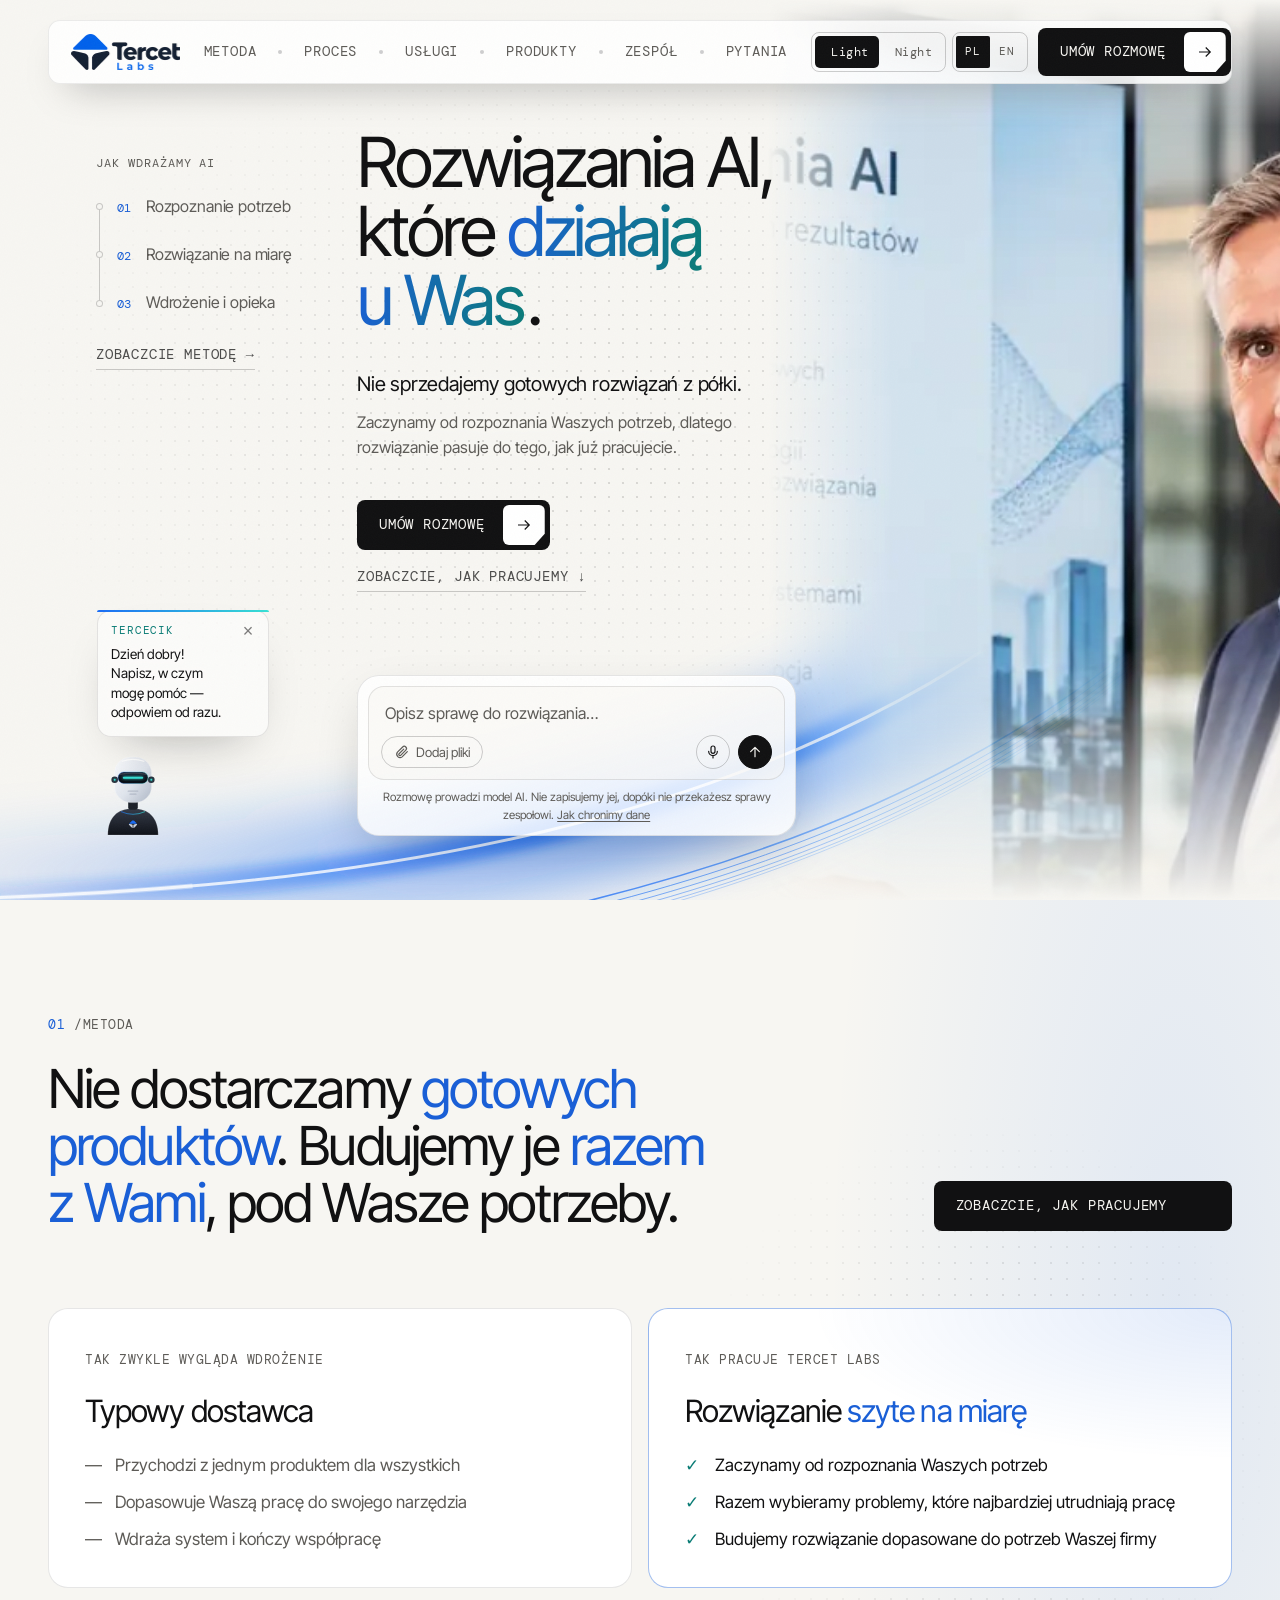
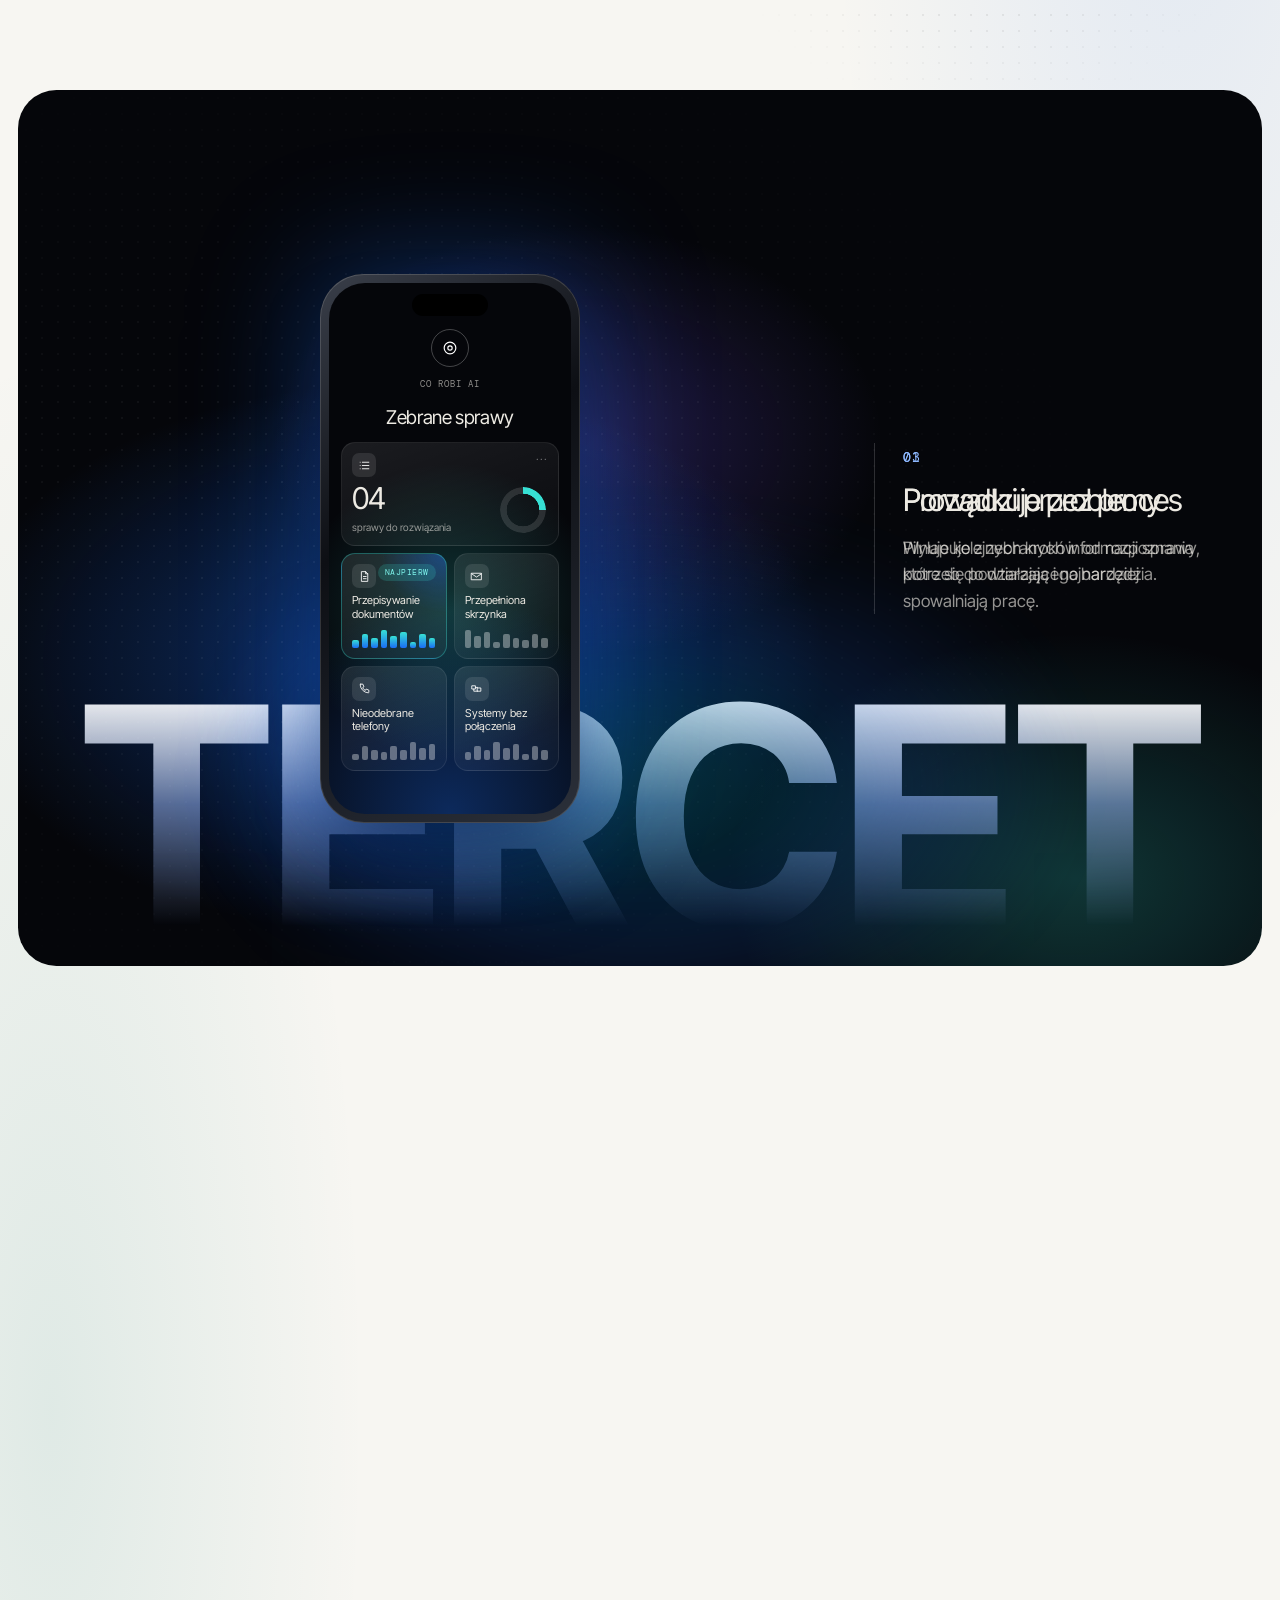
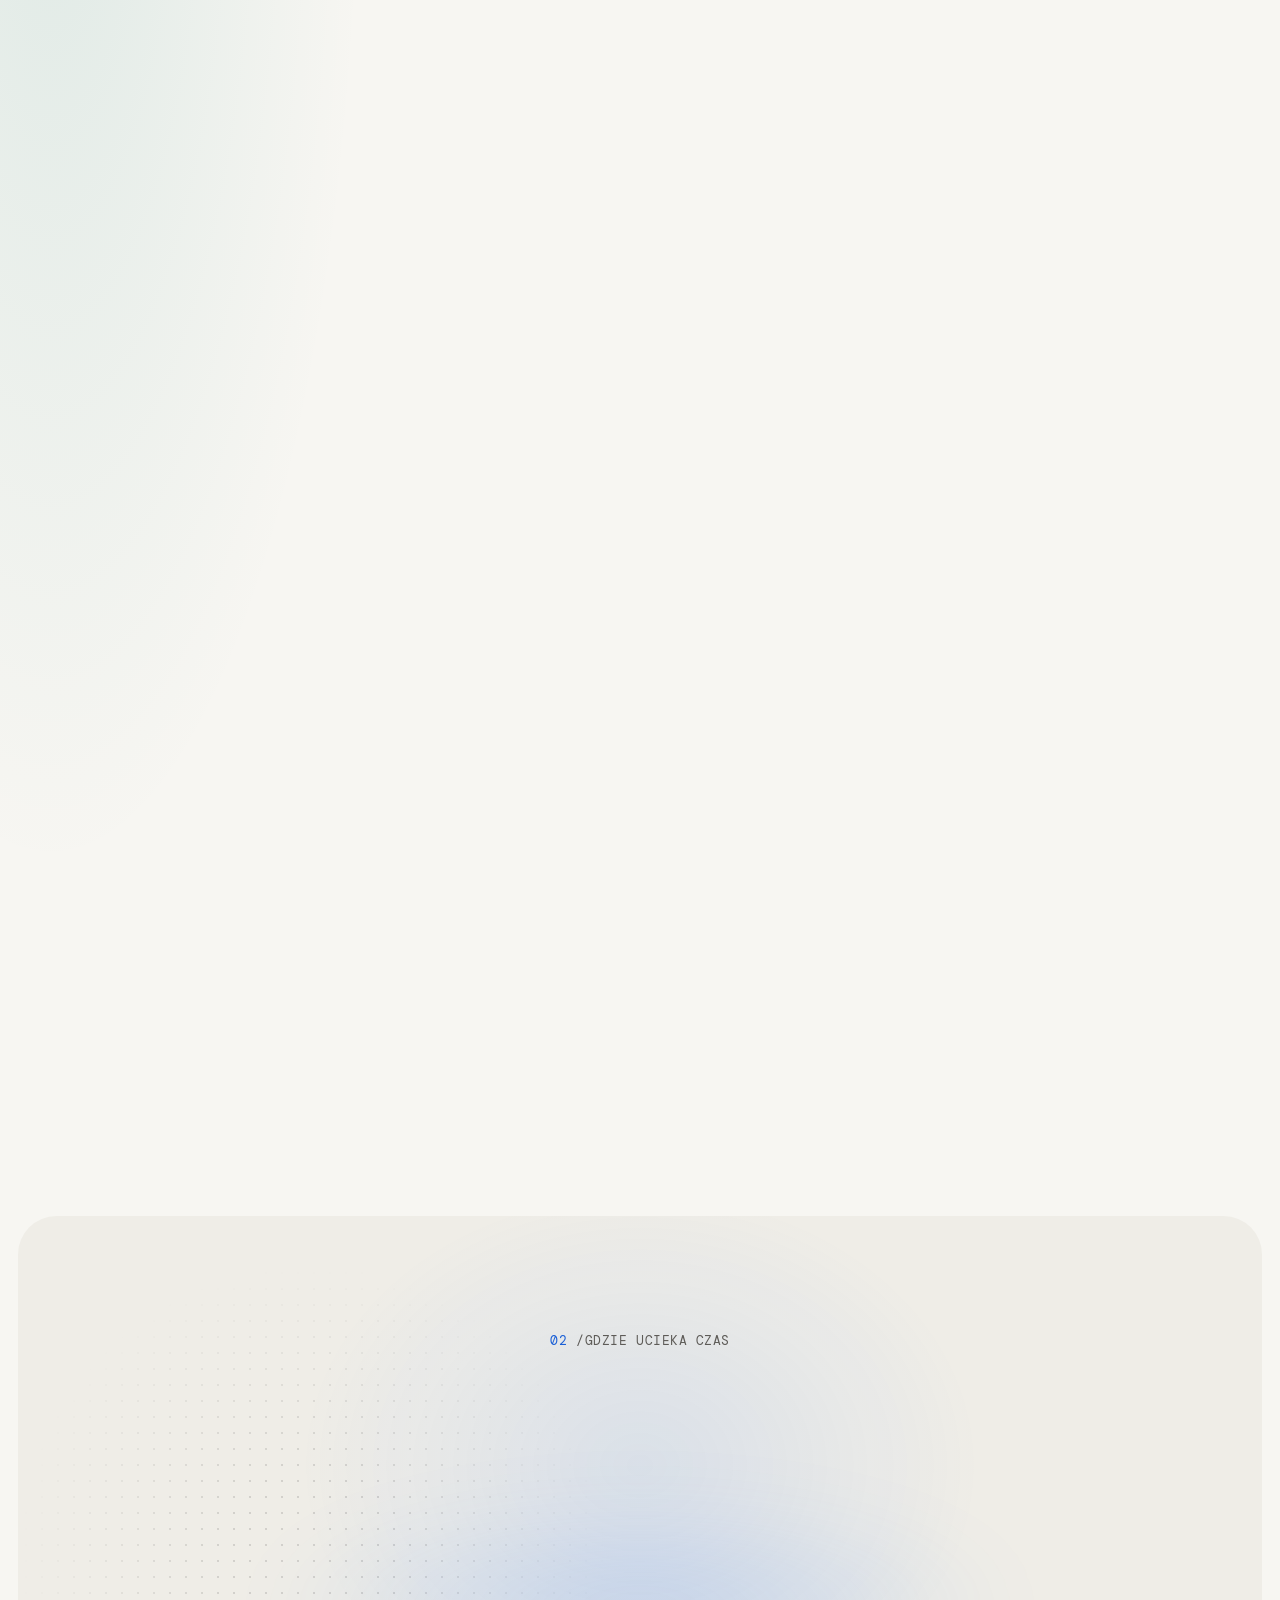
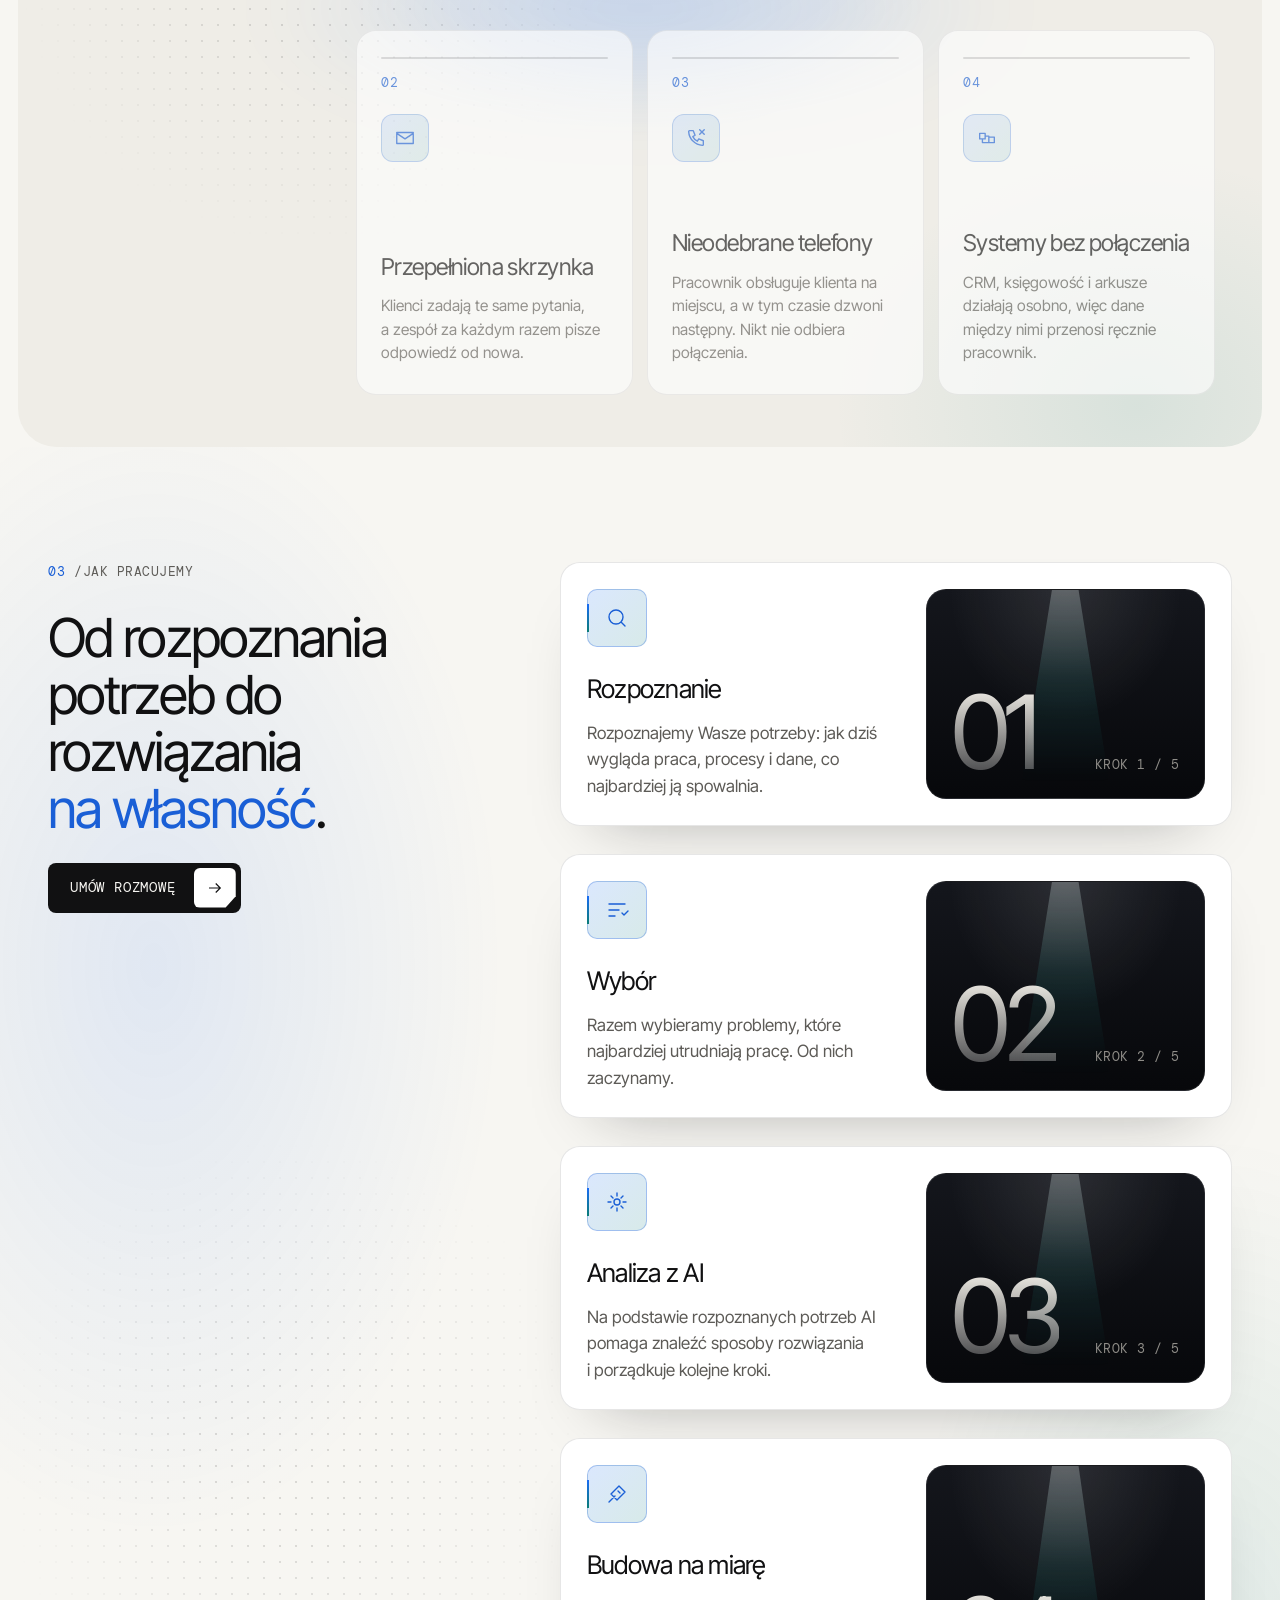
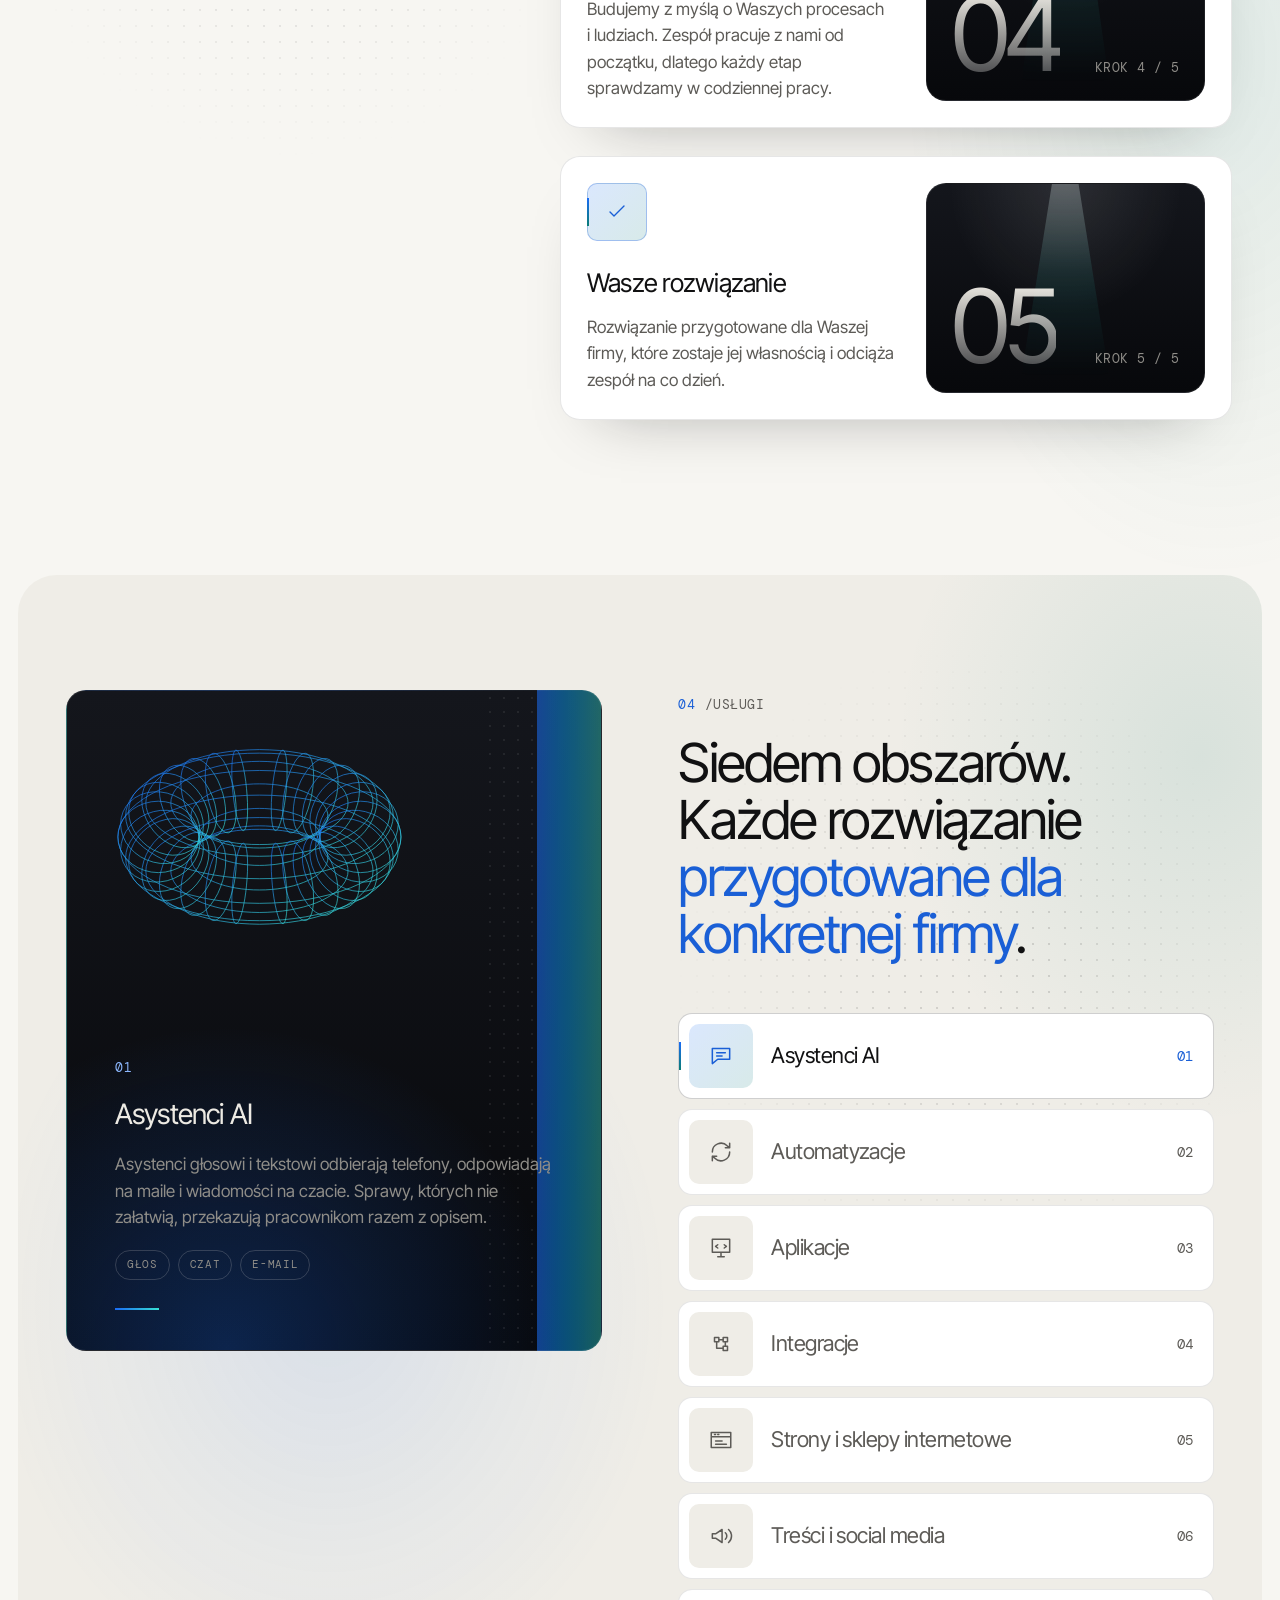
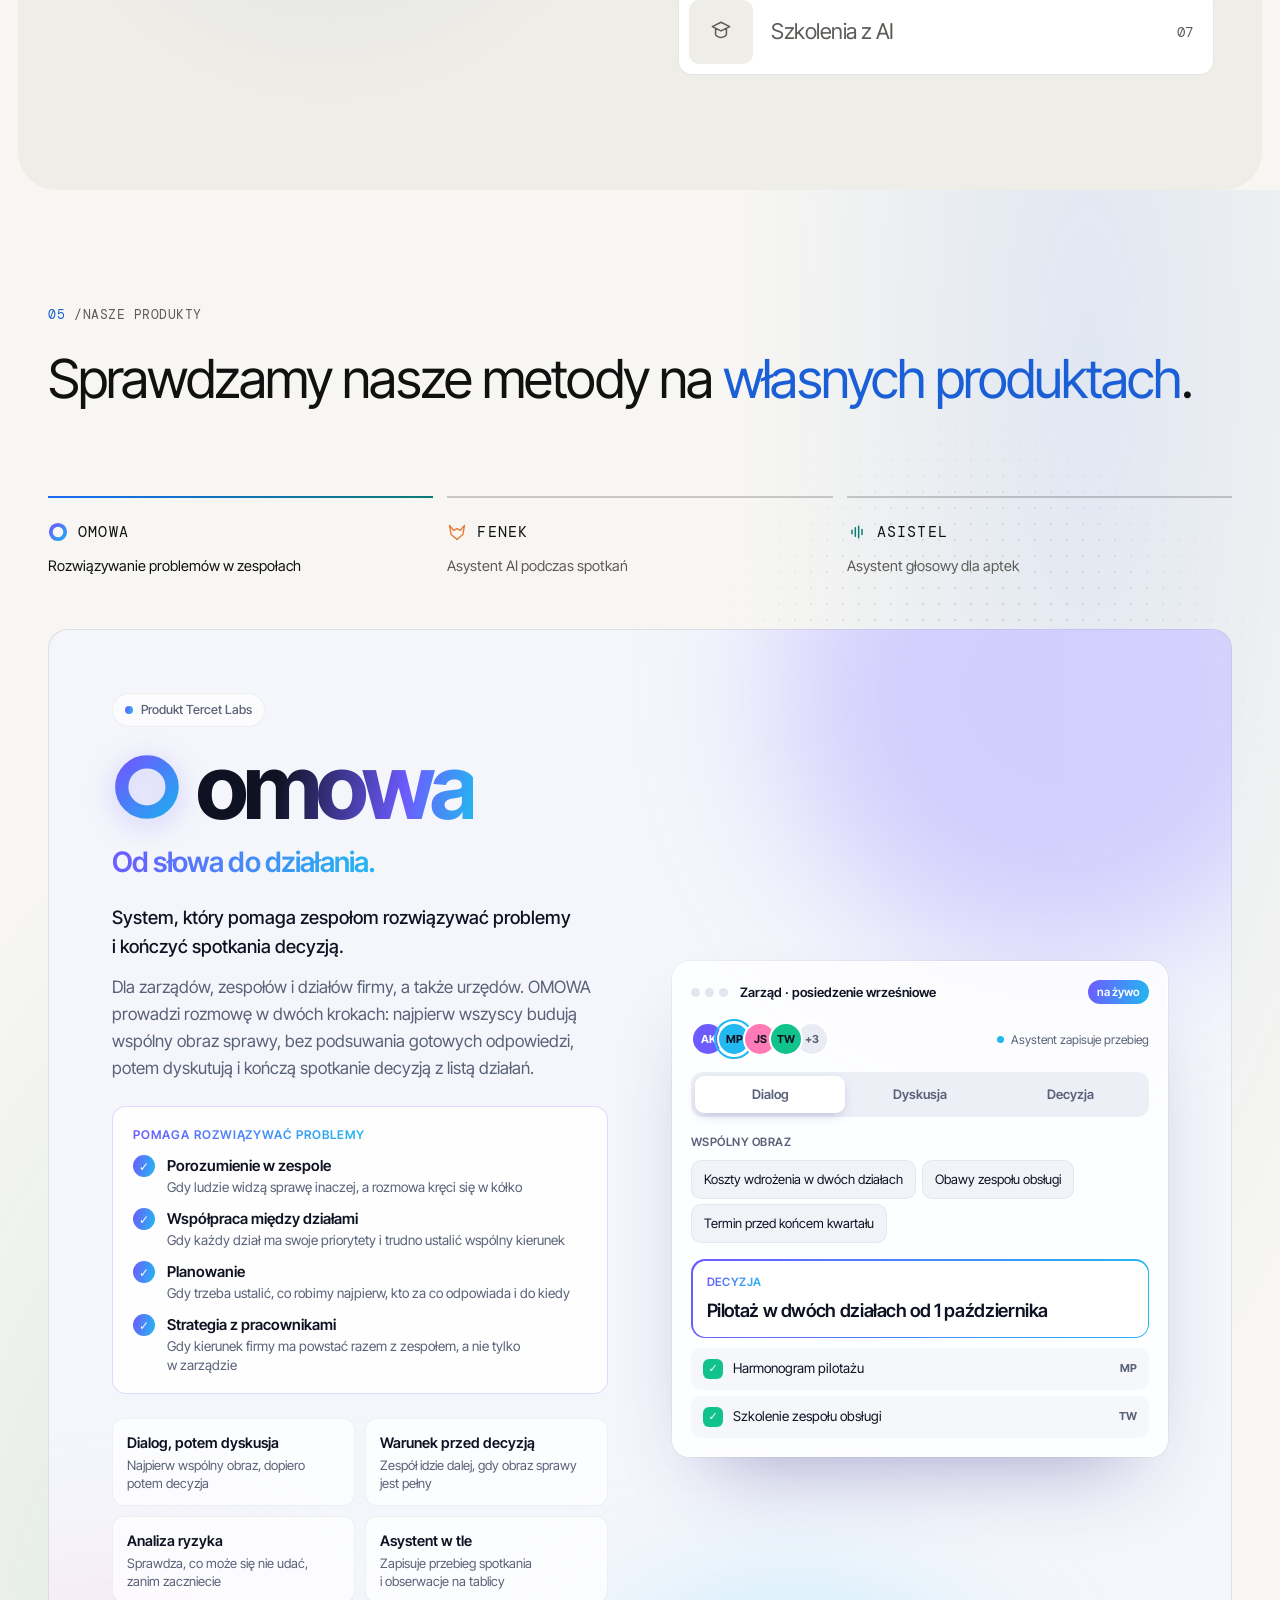
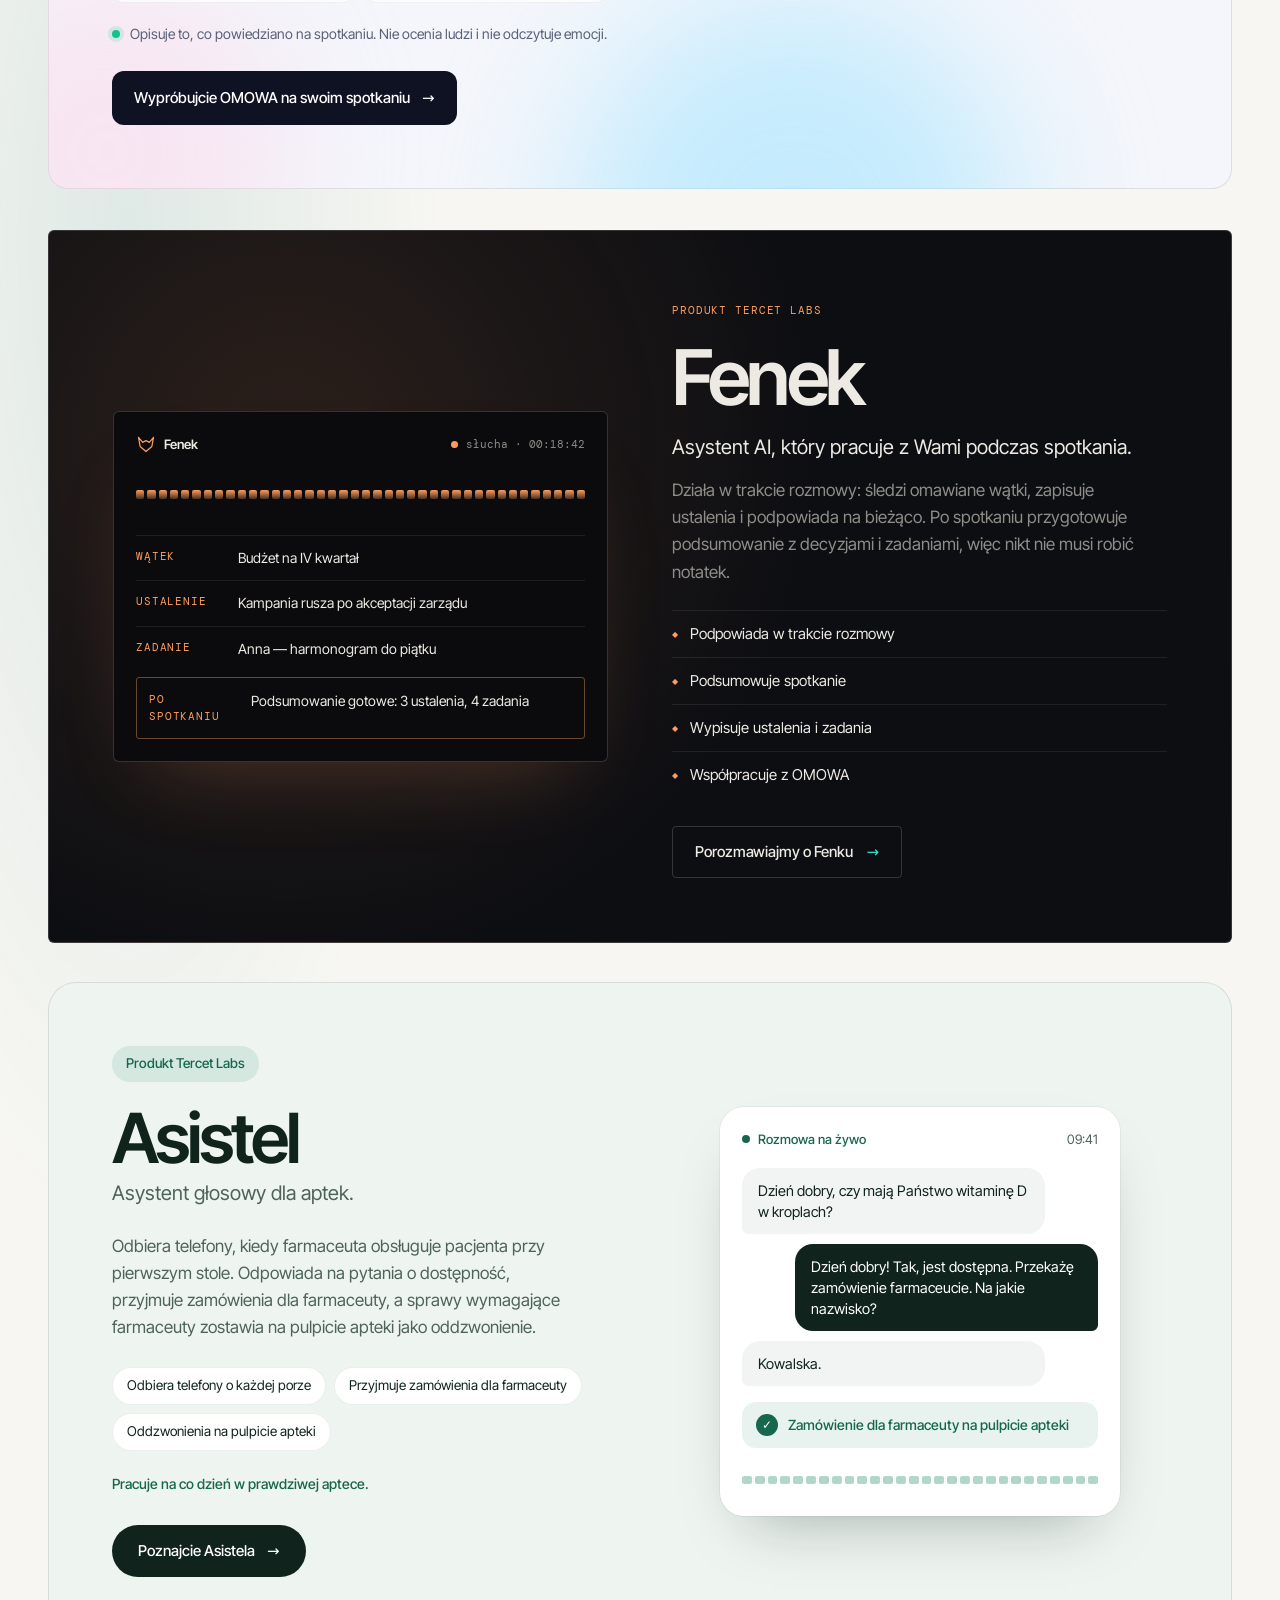
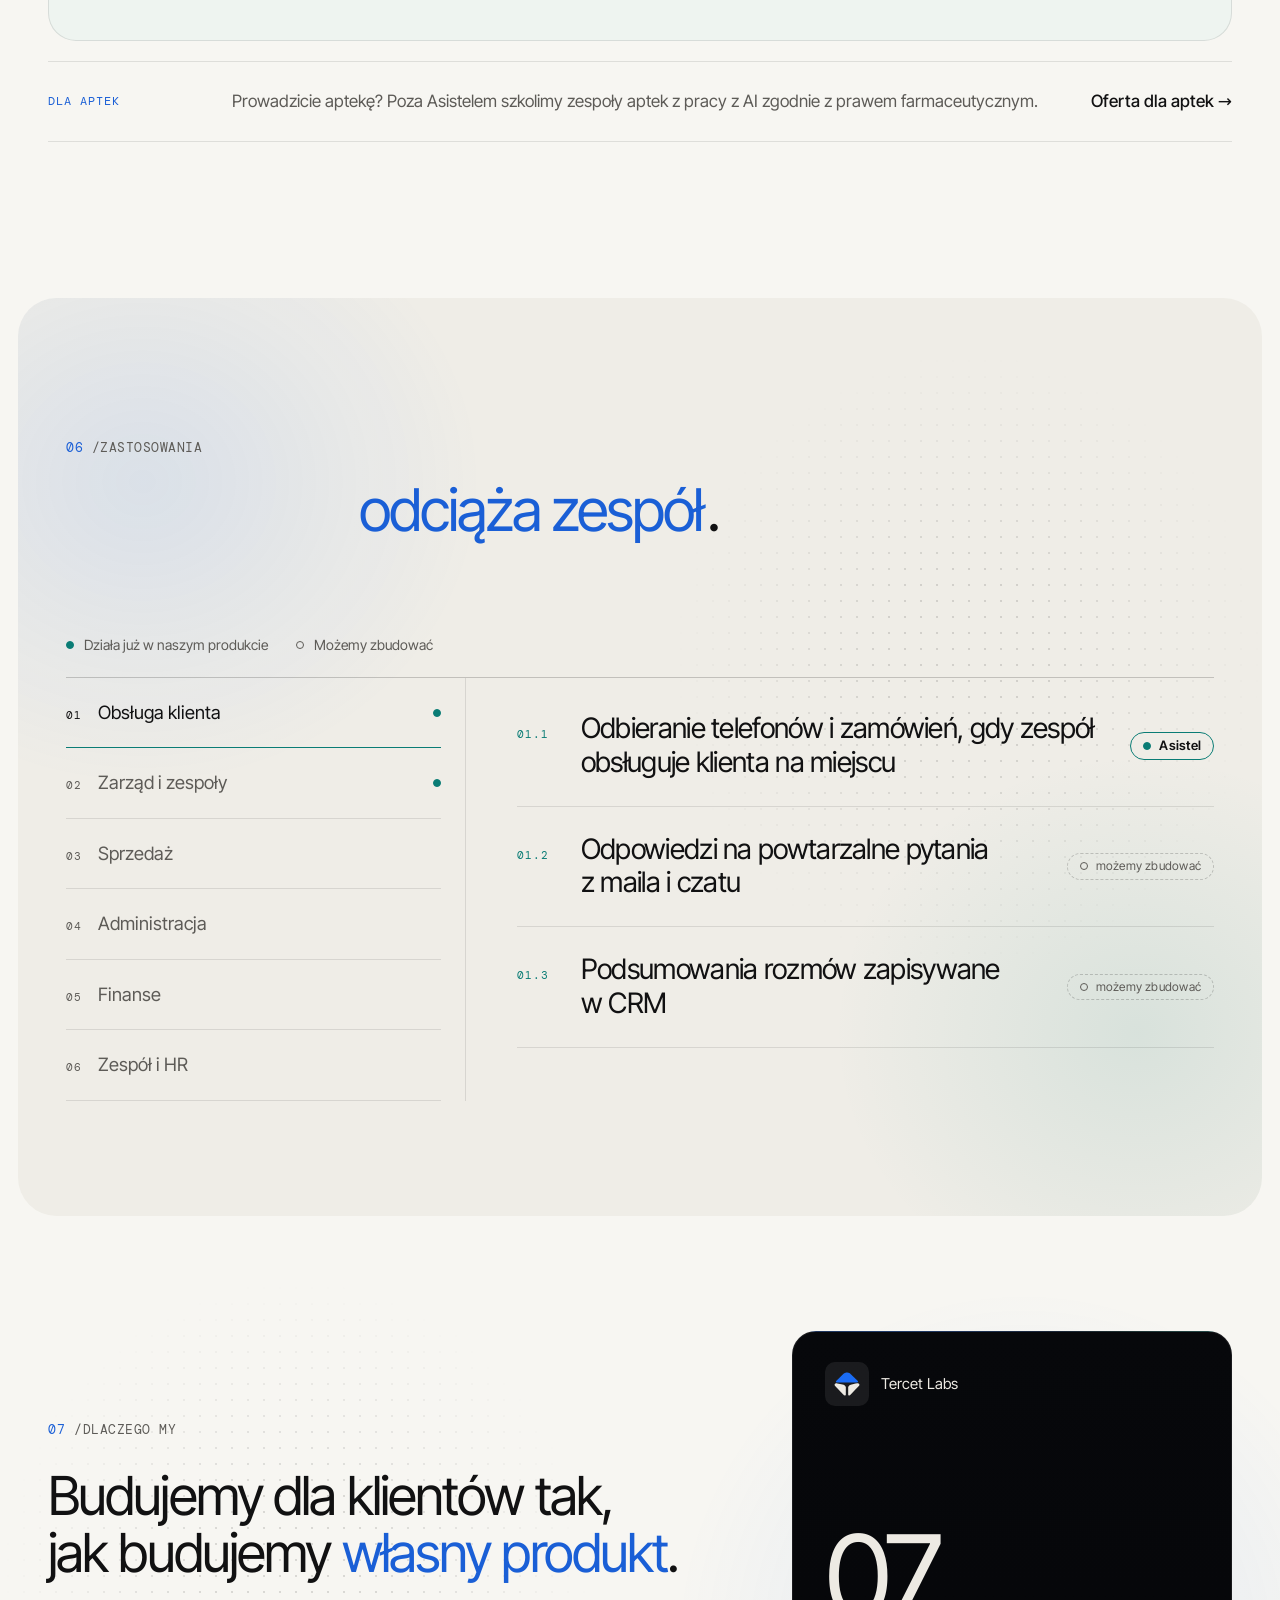
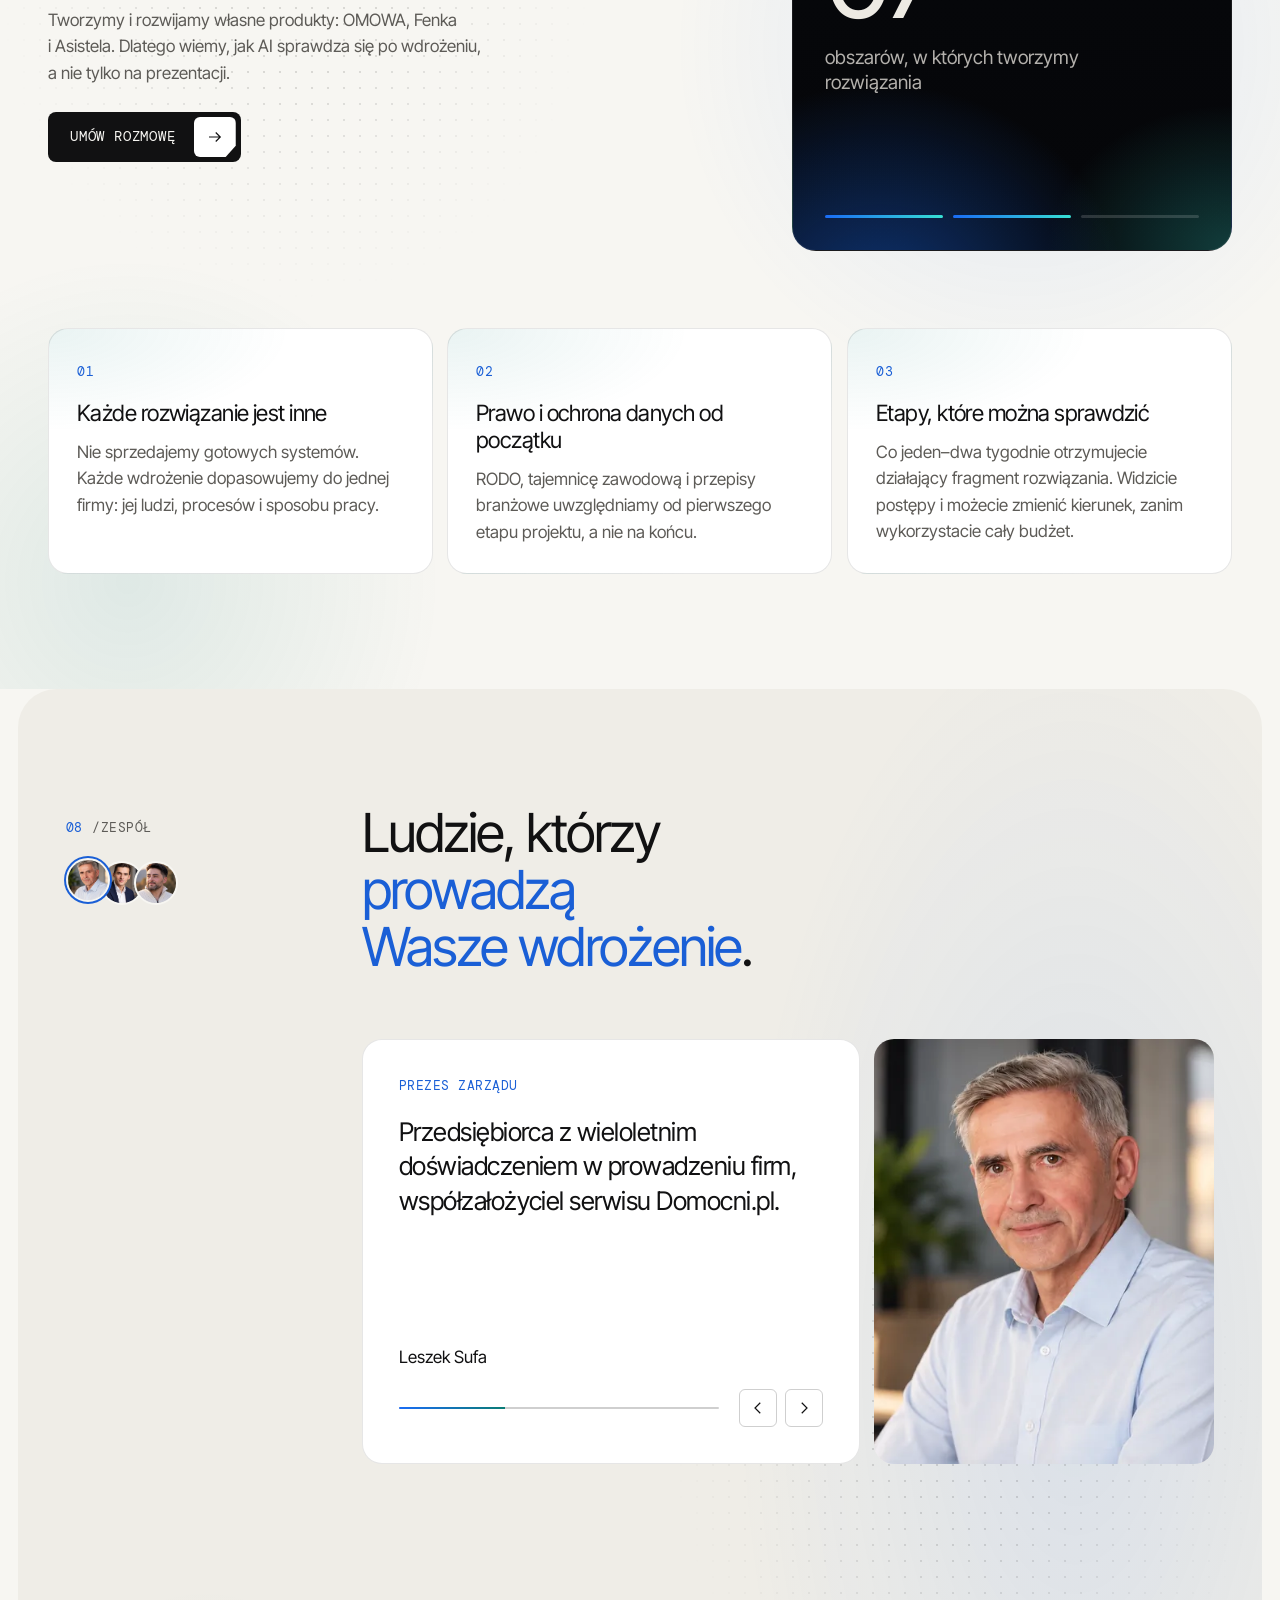
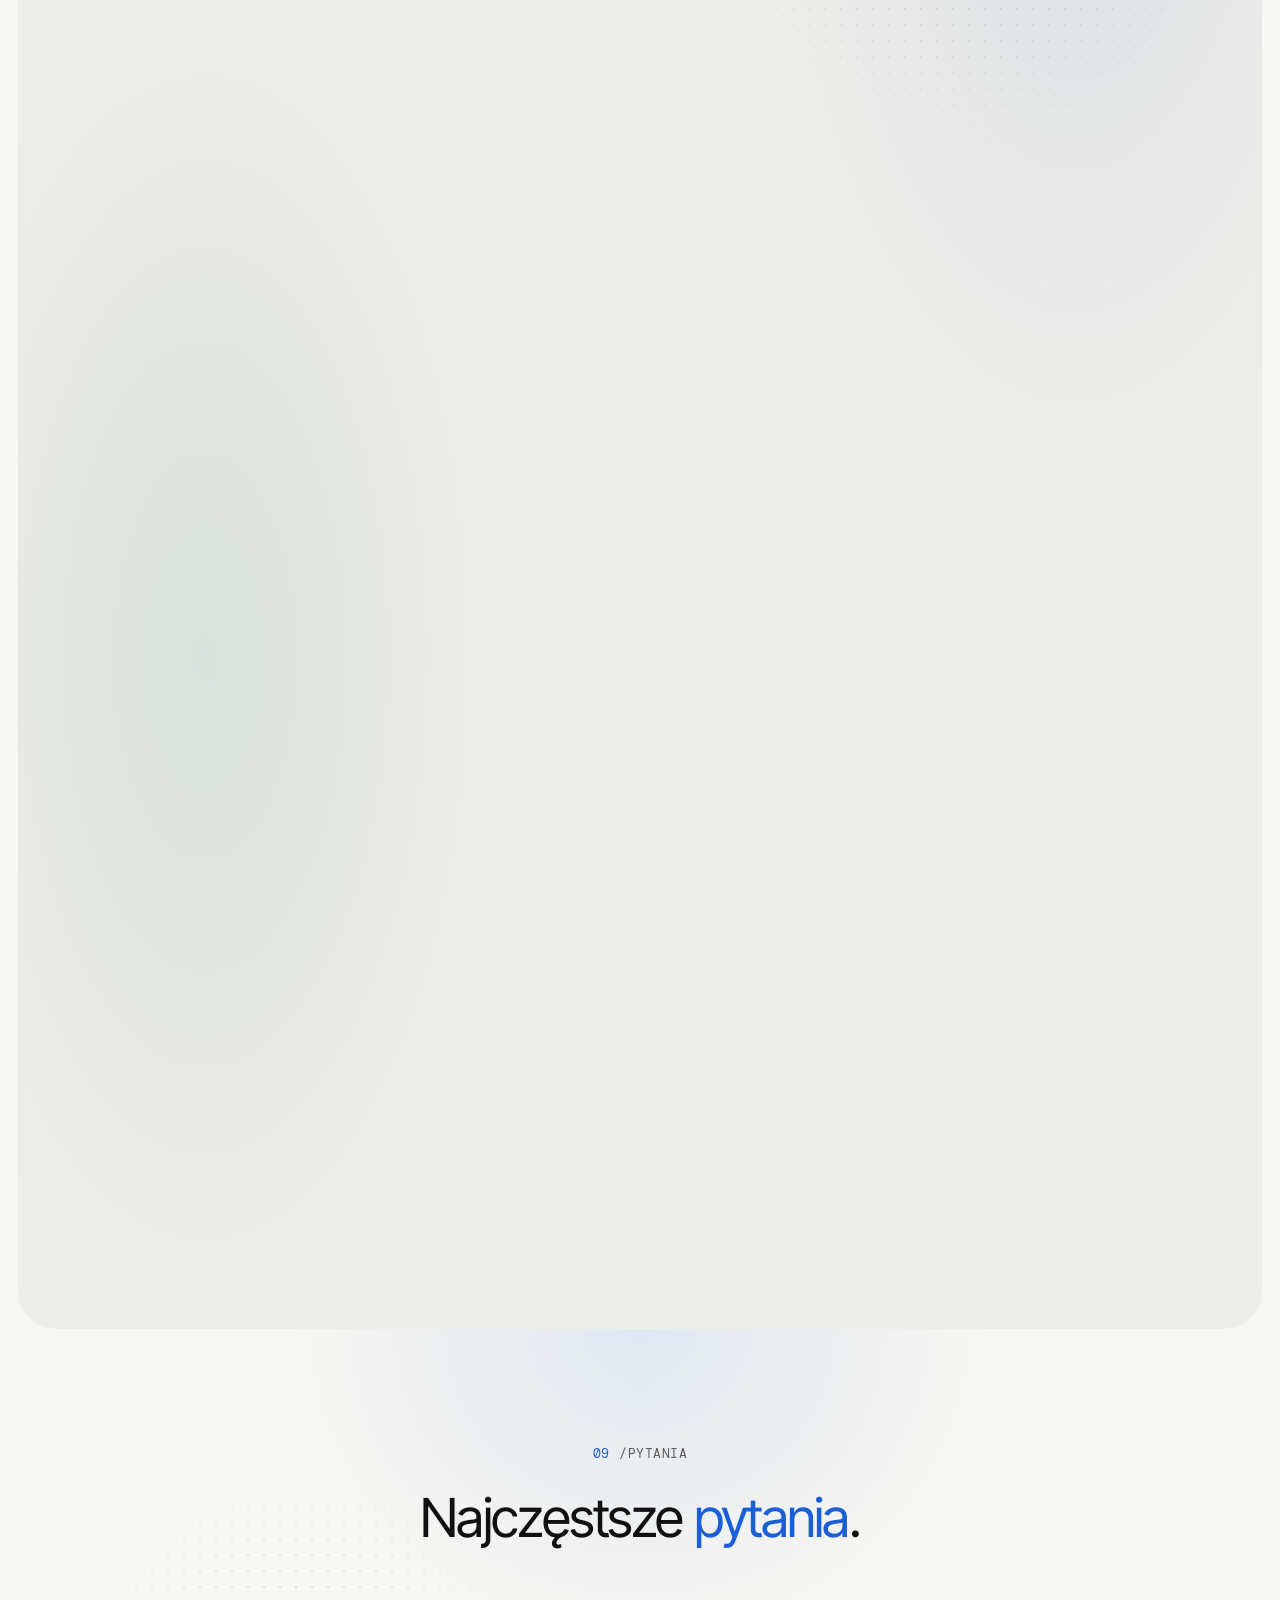
==== commit db739026: "Czat per „Ty”, reszta strony per „Wy” Co-Authored-By: Claude Opus 5.5 <noreply@anthropic.com>" ====
--- a/index.html
+++ b/index.html
@@ -19,4 +19,4 @@
     })();</script><meta name="viewport" content="width=device-width, initial-scale=1"><title>Tercet Labs — wdrażamy AI w firmach razem z ich zespołami</title><meta name="description" content="Zaczynamy od rozpoznania potrzeb firmy, razem wybieramy problemy, które najbardziej utrudniają pracę, i z pomocą AI budujemy rozwiązanie dopasowane do firmy. Rozwiązanie zostaje jej własnością."><meta name="theme-color" content="#f7f6f2" data-theme-color><link rel="canonical" href="https://tercetlabs.pl/"><link rel="alternate" hreflang="pl" href="https://tercetlabs.pl/"><link rel="alternate" hreflang="en" href="https://tercetlabs.pl/en/"><link rel="alternate" hreflang="x-default" href="https://tercetlabs.pl/"><link rel="icon" type="image/png" sizes="64x64" href="/favicon.png"><link rel="apple-touch-icon" href="/apple-touch-icon.png"><meta property="og:title" content="Tercet Labs — wdrażamy AI w firmach razem z ich zespołami"><meta property="og:description" content="Zaczynamy od rozpoznania potrzeb firmy, razem wybieramy problemy, które najbardziej utrudniają pracę, i z pomocą AI budujemy rozwiązanie dopasowane do firmy. Rozwiązanie zostaje jej własnością."><meta property="og:locale" content="pl_PL"><meta property="og:locale:alternate" content="en_GB"><meta property="og:type" content="website"><meta property="og:image" content="https://tercetlabs.pl/brand/og.png"><meta property="og:image:width" content="1200"><meta property="og:image:height" content="630"><script type="application/ld+json">{"@context":"https://schema.org","@type":"Organization","name":"Tercet Labs sp. z o.o.","legalName":"Tercet Labs spółka z ograniczoną odpowiedzialnością","url":"https://tercetlabs.pl","email":"kontakt@tercetlabs.pl","taxID":"5362006891","address":{"@type":"PostalAddress","streetAddress":"ul. Gen. Lucjana Żeligowskiego 27/18","postalCode":"05-123","addressLocality":"Chotomów","addressCountry":"PL"}}</script><style>@font-face{font-family:Inter Tight Variable;font-style:normal;font-weight:100 900;font-display:swap;src:url(/_astro/inter-tight.CTD_b1qW.woff2)format("woff2-variations");unicode-range:U+??,U+131,U+152-153,U+2BB-2BC,U+2C6,U+2DA,U+2DC,U+304,U+308,U+329,U+2000-206F,U+20AC,U+2122,U+2191,U+2193,U+2212,U+2215,U+FEFF,U+FFFD}@font-face{font-family:Inter Tight Variable;font-style:normal;font-weight:100 900;font-display:swap;src:url(/_astro/inter-tight-ext.DiM_GvHw.woff2)format("woff2-variations");unicode-range:U+100-2BA,U+2BD-2C5,U+2C7-2CC,U+2CE-2D7,U+2DD-2FF,U+304,U+308,U+329,U+1D00-1DBF,U+1E00-1E9F,U+1EF2-1EFF,U+2020,U+20A0-20AB,U+20AD-20C0,U+2113,U+2C60-2C7F,U+A720-A7FF}@font-face{font-family:Instrument Serif;font-style:normal;font-weight:400;font-display:swap;src:url(/_astro/instrument-serif.DdhWG2SM.woff2)format("woff2");unicode-range:U+??,U+131,U+152-153,U+2BB-2BC,U+2C6,U+2DA,U+2DC,U+304,U+308,U+329,U+2000-206F,U+20AC,U+2122,U+2191,U+2193,U+2212,U+2215,U+FEFF,U+FFFD}@font-face{font-family:Instrument Serif;font-style:normal;font-weight:400;font-display:swap;src:url(/_astro/instrument-serif-ext.C7FU8bi1.woff2)format("woff2");unicode-range:U+100-2BA,U+2BD-2C5,U+2C7-2CC,U+2CE-2D7,U+2DD-2FF,U+304,U+308,U+329,U+1D00-1DBF,U+1E00-1E9F,U+1EF2-1EFF,U+2020,U+20A0-20AB,U+20AD-20C0,U+2113,U+2C60-2C7F,U+A720-A7FF}@font-face{font-family:Instrument Serif;font-style:italic;font-weight:400;font-display:swap;src:url(/_astro/instrument-serif-i.BsBw74gu.woff2)format("woff2");unicode-range:U+??,U+131,U+152-153,U+2BB-2BC,U+2C6,U+2DA,U+2DC,U+304,U+308,U+329,U+2000-206F,U+20AC,U+2122,U+2191,U+2193,U+2212,U+2215,U+FEFF,U+FFFD}@font-face{font-family:Instrument Serif;font-style:italic;font-weight:400;font-display:swap;src:url(/_astro/instrument-serif-i-ext.USwdnAgp.woff2)format("woff2");unicode-range:U+100-2BA,U+2BD-2C5,U+2C7-2CC,U+2CE-2D7,U+2DD-2FF,U+304,U+308,U+329,U+1D00-1DBF,U+1E00-1E9F,U+1EF2-1EFF,U+2020,U+20A0-20AB,U+20AD-20C0,U+2113,U+2C60-2C7F,U+A720-A7FF}@font-face{font-family:DM Mono;font-style:normal;font-weight:400;font-display:swap;src:url(/_astro/dm-mono-400.B4PNi-Jp.woff2)format("woff2");unicode-range:U+??,U+131,U+152-153,U+2BB-2BC,U+2C6,U+2DA,U+2DC,U+304,U+308,U+329,U+2000-206F,U+20AC,U+2122,U+2191,U+2193,U+2212,U+2215,U+FEFF,U+FFFD}@font-face{font-family:DM Mono;font-style:normal;font-weight:400;font-display:swap;src:url(/_astro/dm-mono-400-ext.CEPR5thp.woff2)format("woff2");unicode-range:U+100-2BA,U+2BD-2C5,U+2C7-2CC,U+2CE-2D7,U+2DD-2FF,U+304,U+308,U+329,U+1D00-1DBF,U+1E00-1E9F,U+1EF2-1EFF,U+2020,U+20A0-20AB,U+20AD-20C0,U+2113,U+2C60-2C7F,U+A720-A7FF}@font-face{font-family:DM Mono;font-style:normal;font-weight:500;font-display:swap;src:url(/_astro/dm-mono-500.DOEb2sS3.woff2)format("woff2");unicode-range:U+??,U+131,U+152-153,U+2BB-2BC,U+2C6,U+2DA,U+2DC,U+304,U+308,U+329,U+2000-206F,U+20AC,U+2122,U+2191,U+2193,U+2212,U+2215,U+FEFF,U+FFFD}@font-face{font-family:DM Mono;font-style:normal;font-weight:500;font-display:swap;src:url(/_astro/dm-mono-500-ext.BDk6y0Kt.woff2)format("woff2");unicode-range:U+100-2BA,U+2BD-2C5,U+2C7-2CC,U+2CE-2D7,U+2DD-2FF,U+304,U+308,U+329,U+1D00-1DBF,U+1E00-1E9F,U+1EF2-1EFF,U+2020,U+20A0-20AB,U+20AD-20C0,U+2113,U+2C60-2C7F,U+A720-A7FF}:root{color-scheme:light;--bg:#f7f6f2;--bg-2:#efede7;--surface:#fff;--text-rgb:17, 17, 18;--line:#1111121a;--line-strong:#11111233;--text:#111112;--muted:#5d5b57;--brand:#1a6cf5;--accent:#1a5fd6;--accent-dim:#1a5fd61f;--glow:#0a7c75;--glow-dim:#0a7c751f;--shine:#37e0d4;--sygnet-skrzydlo:#24335e;--nav-bg:#f7f6f2fb;--chip-bg:#ffffffb8;--card-bg:#fff;--btn-solid-hover-bg:var(--brand);--btn-solid-hover-fg:#fff;--btn-solid-hover-arr:#fff;--grain-opacity:.025;--island-ring:#1111121a;--aura-opacity:.45;--paper:#0f0f11;--ink:#edeae3;--ink-muted:#8f8d88;--ink-line:#edeae31f;--sans:"Inter Tight Variable", "Inter Tight", system-ui, -apple-system, "Segoe UI", sans-serif;--serif:"Instrument Serif", "Times New Roman", Georgia, serif;--mono:"JetBrains Mono", ui-monospace, "SFMono-Regular", Consolas, monospace;--gutter:clamp(20px, 4vw, 48px);--max:1280px;--radius:4px;--ease:cubic-bezier(.2, .7, .1, 1)}:root[data-theme=dark],:root:not([data-theme=dark]) .inverse,.tone-dark{color-scheme:dark;--bg:#0a0a0b;--bg-2:#0f0f11;--surface:#141416;--text-rgb:237, 234, 227;--line:#edeae317;--line-strong:#edeae32e;--text:#edeae3;--muted:#8f8d88;--brand:#1a6cf5;--accent:#8db8ff;--accent-dim:#8db8ff29;--glow:#37e0d4;--glow-dim:#37e0d429;--shine:#fff;--sygnet-skrzydlo:#e9edf5;--nav-bg:#0a0a0bf7;--chip-bg:#0a0a0b99;--card-bg:#111114;--btn-solid-hover-bg:#fff;--btn-solid-hover-fg:#0a0a0b;--btn-solid-hover-arr:var(--brand);--grain-opacity:.035;--island-ring:transparent;--aura-opacity:1}:root[data-theme=dark]{--paper:#f2f0ea;--ink:#111112;--ink-muted:#5d5b57;--ink-line:#1111121f}.tone-dark{color:var(--text)}*,:before,:after{box-sizing:border-box}.theme-switching body,.theme-switching body *,.theme-switching body :before,.theme-switching body :after{transition:background-color .4s var(--ease), color .4s var(--ease), border-color .4s var(--ease), fill .4s var(--ease), stroke .4s var(--ease)!important}html{scroll-behavior:smooth;-webkit-text-size-adjust:100%}body{background:var(--bg);color:var(--text);font-family:var(--sans);font-feature-settings:"ss01", "cv11";-webkit-font-smoothing:antialiased;margin:0;font-size:17px;line-height:1.6;overflow-x:hidden}body:before{content:"";pointer-events:none;z-index:100;opacity:var(--grain-opacity);background-image:url("data:image/svg+xml,%3Csvg xmlns='http://www.w3.org/2000/svg' width='160' height='160'%3E%3Cfilter id='n'%3E%3CfeTurbulence type='fractalNoise' baseFrequency='.9' numOctaves='2' stitchTiles='stitch'/%3E%3C/filter%3E%3Crect width='100%25' height='100%25' filter='url(%23n)'/%3E%3C/svg%3E");position:fixed;inset:0}img,svg{max-width:100%;display:block}a{color:inherit;text-decoration:none}::selection{background:var(--glow);color:var(--bg)}.wrap{width:100%;max-width:var(--max);padding-inline:var(--gutter);margin-inline:auto}em{font-family:var(--serif);letter-spacing:-.01em;font-style:italic;font-weight:400}.mono{font-family:var(--mono);letter-spacing:.08em;text-transform:uppercase;font-size:12px}.btn{--h:52px;height:var(--h);border-radius:var(--radius);font-family:var(--sans);letter-spacing:-.005em;cursor:pointer;transition:background .35s var(--ease), color .35s var(--ease), border-color .35s var(--ease), translate .4s var(--ease);white-space:nowrap;translate:var(--bx,0px) var(--by,0px);border:1px solid #0000;align-items:center;gap:14px;padding-inline:22px;font-size:15px;font-weight:500;display:inline-flex}.btn .arr{color:var(--glow);transition:transform .35s var(--ease)}.btn:hover .arr{transform:translate(4px)}.btn--solid{background:var(--text);color:var(--bg)}.btn--solid .arr{color:var(--brand)}.btn--solid:hover{background:var(--btn-solid-hover-bg);color:var(--btn-solid-hover-fg)}.btn--solid:hover .arr{color:var(--btn-solid-hover-arr)}.btn--ghost{border-color:var(--line-strong);color:var(--text)}.btn--ghost:hover{border-color:var(--text)}.sec{border-top:1px solid var(--line);padding-block:clamp(96px,13vw,180px);position:relative}.sec-head{grid-template-columns:repeat(12,1fr);gap:24px;margin-bottom:clamp(56px,7vw,96px);display:grid}.sec-head .mono{color:var(--muted);grid-column:1/4;padding-top:.9em}.sec-head .mono:before{content:"";background:linear-gradient(135deg, var(--brand), var(--glow));clip-path:polygon(50% 0,100% 100%,0 100%);width:.62em;height:.55em;transition:transform 1.2s var(--ease) .3s;margin-right:.7em;display:inline-block;transform:rotate(-90deg)}.sec-head .mono.is-in:before{transform:rotate(180deg)}.sec:hover .sec-head .mono:before{transition-duration:2.4s;transform:rotate(540deg)}.sec-head h2{letter-spacing:-.035em;text-wrap:balance;grid-column:4/13;margin:0;font-size:clamp(2.1rem,4.6vw,4rem);font-weight:500;line-height:1.04}.sec-head h2 em{color:var(--accent);font-size:1.08em}.sec-head h2 em,.hero h1 em{background:linear-gradient(100deg, var(--accent) 0%, var(--accent) 38%, var(--shine) 46%, var(--glow) 54%, var(--accent) 62%, var(--accent) 100%);color:#0000;background-position:100% 0;background-size:260% 100%;-webkit-background-clip:text;background-clip:text;padding-right:.08em}.is-in .line-mask>span em,.line-mask.is-in>span em{animation:blysk 2.2s var(--ease) .6s both}.sec-head h2:hover em{animation:blysk-hover 1.6s var(--ease) both}@keyframes blysk{0%{background-position:100% 0}to{background-position:0 0}}@keyframes blysk-hover{0%{background-position:100% 0}to{background-position:0 0}}[data-spot]{isolation:isolate;position:relative}[data-spot]:after{content:"";z-index:-1;pointer-events:none;background:radial-gradient(320px circle at var(--mx,50%) var(--my,50%), var(--glow-dim), transparent 70%);opacity:0;transition:opacity .45s var(--ease);position:absolute;inset:0}[data-spot]:hover:after{opacity:1}.inverse [data-spot]:after{background:radial-gradient(320px circle at var(--mx,50%) var(--my,50%), #1a6cf51a, transparent 70%)}@media (width<=860px){.sec-head{grid-template-columns:1fr;gap:18px}.sec-head .mono,.sec-head h2{grid-column:auto;padding-top:0}}[data-reveal]{opacity:0;transition:opacity 1.1s var(--ease), transform 1.4s var(--ease), filter 1.1s var(--ease);transition-delay:var(--d,0s);will-change:transform, opacity;transform:translateY(64px)}[data-reveal=left]{transform:translate(-96px)}[data-reveal=right]{transform:translate(96px)}[data-reveal=zoom]{filter:blur(10px);transform:scale(.82)}.hero,.sec,.inverse,.foot{overflow-x:clip}[data-parallax]{will-change:transform}[data-reveal].is-in{opacity:1;filter:none;transform:none}.line-mask{padding-bottom:.08em;display:block;overflow:hidden}.line-mask>span{transition:transform 1.1s var(--ease);transition-delay:var(--d,0s);display:block;transform:translateY(105%)}.is-in .line-mask>span,.line-mask.is-in>span{transform:none}@media (prefers-reduced-motion:reduce){html{scroll-behavior:auto}[data-reveal],.line-mask>span{opacity:1!important;transition:none!important;transform:none!important}*,:before,:after{animation-duration:.001ms!important;animation-iteration-count:1!important}}.sr-only{clip:rect(0 0 0 0);white-space:nowrap;width:1px;height:1px;position:absolute;overflow:hidden}:focus-visible{outline:1px solid var(--accent);outline-offset:3px}:root{--r-karta:20px;--r-btn:8px;--cien:0 18px 52px -14px #11111238;--szklo:#ffffffd6;--szklo-line:#1111121a;--szklo-blysk:inset 0 1px 0 #ffffffe6;--display:var(--sans);--z-btn-bg:#111112;--z-btn-fg:#f7f6f2;--z-btn-kafel:#fff;--z-btn-kafel-fg:#111112;--z-wstega-1:#1a6cf5;--z-wstega-2:#37e0d4;--z-kropki:#11111217;--z-panel-gora:#14161c;--z-panel-dol:#07080b;--z-panel-glebia:#050609;--z-kapsula:#ffffffd6;--z-kapsula-pelna:#fffffff5;--z-kapsula-linia:#11111214;--z-na-ciemnym:#edeae3}:root[data-theme=dark],.tone-dark{--bg:#050507;--bg-2:#0b0c10;--surface:#0d0e12;--card-bg:#0d0e12;--cien:0 18px 52px -14px #0009;--szklo:#101218d1;--szklo-line:#ffffff1f;--szklo-blysk:inset 0 1px 0 #ffffff24;--z-btn-bg:#17181d;--z-btn-fg:#edeae3;--z-btn-kafel:#fff;--z-btn-kafel-fg:#0a0a0b;--z-kropki:#ffffff17;--nav-bg:#050507e6;--z-kapsula:#0e0f13d1;--z-kapsula-pelna:#0a0b0ef2;--z-kapsula-linia:#ffffff14}.tone-dark{background:var(--bg)}:root{--mono:"DM Mono", ui-monospace, "SFMono-Regular", Consolas, monospace}em{font-family:inherit;font-style:normal;font-weight:inherit;letter-spacing:inherit}.sec-head h2 em,.hero h1 em{font-size:1em}[hidden]{display:none!important}.z-label{font-family:var(--mono);letter-spacing:.04em;text-transform:uppercase;color:var(--muted);gap:.7em;margin:0;font-size:13px;display:inline-flex}.z-label b{color:var(--accent);font-weight:400}.z-h{letter-spacing:-.035em;text-wrap:balance;margin:0;font-size:clamp(2.2rem,4.2vw,3.4rem);font-weight:400;line-height:1.06}.z-h em{color:var(--accent)}.z-lead{color:var(--muted);max-width:46ch;margin:0;font-size:17px;line-height:1.55}.z-btn{--bx:0px;--by:0px;border-radius:var(--r-btn);background:var(--z-btn-bg);height:50px;color:var(--z-btn-fg);font-family:var(--mono);letter-spacing:.06em;text-transform:uppercase;white-space:nowrap;cursor:pointer;translate:var(--bx) var(--by);transition:translate .4s var(--ease), background .35s var(--ease);border:0;align-items:center;gap:18px;padding:0 5px 0 22px;font-size:13.5px;display:inline-flex}.z-btn .kafel{background:var(--z-btn-kafel);width:42px;height:40px;color:var(--z-btn-kafel-fg);clip-path:polygon(0 0,100% 0,100% 72%,76% 100%,0 100%);transition:background .35s var(--ease), color .35s var(--ease);border-radius:6px;place-items:center;display:grid}.z-btn .kafel svg{fill:none;stroke:currentColor;stroke-width:1.6px;width:18px;height:18px;transition:transform .35s var(--ease)}.z-btn:hover .kafel{background:linear-gradient(135deg, var(--brand), var(--glow));color:#fff}.z-btn:hover .kafel svg{transform:translate(3px)}.z-btn--jasny{--z-btn-bg:#fff;--z-btn-fg:#0a0a0b;--z-btn-kafel:#0a0a0b;--z-btn-kafel-fg:#fff}.z-karta{border-radius:var(--r-karta);background:var(--card-bg);border:1px solid var(--line);position:relative;overflow:hidden}.z-kropki{background-image:radial-gradient(var(--z-kropki) 1.1px, transparent 1.3px);background-size:14px 14px}.z-sec{padding-block:clamp(80px,9vw,132px);position:relative;overflow-x:clip}.z-head{grid-template-columns:minmax(0,1fr) auto;align-items:end;gap:24px 40px;margin-bottom:clamp(48px,6vw,80px);display:grid}.z-head .z-label{grid-column:1/-1}.z-head--srodek{text-align:center;grid-template-columns:1fr;justify-items:center}@media (width<=860px){.z-head{grid-template-columns:1fr}}.z-slowa .s{opacity:0;filter:blur(10px);transition:opacity .9s var(--ease), filter .9s var(--ease), transform .9s var(--ease);transition-delay:calc(var(--i,0) * 45ms);display:inline-block;transform:translateY(.25em)}.z-slowa.is-in .s{opacity:1;filter:none;transform:none}@media (prefers-reduced-motion:reduce){.z-slowa .s{opacity:1;filter:none;transform:none}}.szklo{background:var(--szklo);border:1px solid var(--szklo-line);box-shadow:var(--szklo-blysk), var(--cien)}@media (width>=861px) and (hover:hover){.szklo{backdrop-filter:blur(20px)}}.btn--sm{--h:40px;border-radius:999px;padding-inline:16px;font-size:14px}.btn--ghost{background:0 0}.sec{border-top:0}.sec-head .mono{letter-spacing:.04em;font-size:13px}.sec-head .mono:before{display:none}.sec-head .mono b{color:var(--accent);font-weight:400}.sec-head h2{letter-spacing:-.035em;font-weight:400}[data-stos]>*{transform-origin:50% 0;transform:scale(calc(1 - var(--przykryta,0) * .06));filter:brightness(calc(1 - var(--przykryta,0) * .22));will-change:transform;position:sticky}@media (prefers-reduced-motion:reduce){[data-stos]>*{filter:none;transform:none}}.z-sec,.kontakt{isolation:isolate}.z-sec:before{content:"";z-index:-2;pointer-events:none;background:radial-gradient(38% 46% at var(--g1x,88%) var(--g1y,18%), color-mix(in srgb, var(--brand) var(--g-moc,10%), transparent), transparent 72%), radial-gradient(34% 42% at var(--g2x,8%) var(--g2y,82%), color-mix(in srgb, var(--glow) var(--g-moc,10%), transparent), transparent 72%);position:absolute;inset:0}.z-sec:after{content:"";z-index:-1;pointer-events:none;top:var(--k-top,6%);right:var(--k-prawo,0);left:var(--k-lewo,auto);background-image:radial-gradient(var(--z-kropki) 1.2px, transparent 1.4px);background-size:16px 16px;width:min(46vw,620px);height:min(70%,620px);position:absolute;-webkit-mask-image:radial-gradient(closest-side,#000 30%,#0000);mask-image:radial-gradient(closest-side,#000 30%,#0000)}:root[data-theme=dark] .z-sec{--g-moc:14%}:root:not([data-theme=dark]){--z-kropki:#11111221}.z-plyta{background:var(--bg-2);border-radius:clamp(24px,3vw,40px);margin-inline:clamp(8px,1.4vw,20px);overflow:clip}:root[data-theme=dark] .z-plyta{background:linear-gradient(#0b0c11,#08090d);box-shadow:inset 0 1px #ffffff0d}#metoda{--g1x:92%;--g1y:12%;--g2x:4%;--g2y:60%}#problemy{--g1x:50%;--g1y:30%;--g2x:90%;--g2y:95%;--k-lewo:0;--k-prawo:auto}#proces{--g1x:12%;--g1y:30%;--g2x:95%;--g2y:70%;--k-lewo:0;--k-prawo:auto;--k-top:40%}#uslugi{--g1x:25%;--g1y:60%;--g2x:95%;--g2y:15%}#produkty{--g1x:85%;--g1y:5%;--g2x:10%;--g2y:50%}#zastosowania{--g1x:10%;--g1y:20%;--g2x:90%;--g2y:80%}#dlaczego{--g1x:80%;--g1y:40%;--g2x:10%;--g2y:90%;--k-lewo:0;--k-prawo:auto}#zespol{--g1x:85%;--g1y:30%;--g2x:15%;--g2y:70%;--k-top:20%}#faq{--g1x:50%;--g1y:0%;--g2x:50%;--g2y:100%;--k-lewo:0;--k-prawo:auto}#problemy .ikona,#proces .kafelek,#uslugi .poz.on .kafelek{background:linear-gradient(135deg, color-mix(in srgb, var(--brand) 16%, var(--card-bg)), color-mix(in srgb, var(--glow) 16%, var(--card-bg)));border-color:color-mix(in srgb, var(--accent) 30%, transparent)}#problemy .ikona svg,#proces .kafelek svg,#uslugi .poz.on .kafelek svg{stroke:var(--accent)}#problemy .karta.on{box-shadow:0 30px 60px -30px color-mix(in srgb, var(--brand) 45%, transparent);background:radial-gradient(100% 60% at 100% 0%, color-mix(in srgb, var(--brand) 10%, transparent), transparent 70%), var(--card-bg)}#dlaczego .filar{background:radial-gradient(90% 60% at 0% 0%, color-mix(in srgb, var(--glow) 9%, transparent), transparent 70%), var(--card-bg)}#faq .poz[open]{box-shadow:inset 3px 0 0 var(--accent)}.logo[data-astro-cid-f7espo7c]{display:block}.logo[data-astro-cid-f7espo7c] span[data-astro-cid-f7espo7c]{background-position:0;background-repeat:no-repeat;background-size:contain;display:block}.na-jasne[data-astro-cid-f7espo7c]{aspect-ratio:612/203;background-image:var(--jasne)}.na-ciemne[data-astro-cid-f7espo7c]{aspect-ratio:617/208;background-image:var(--ciemne)}.nav[data-astro-cid-f7espo7c] span[data-astro-cid-f7espo7c]{height:44px}.foot[data-astro-cid-f7espo7c] span[data-astro-cid-f7espo7c]{height:72px}.na-ciemne[data-astro-cid-f7espo7c],:root[data-theme=dark] .na-jasne[data-astro-cid-f7espo7c],:root:not([data-theme=dark]) .inverse .na-jasne[data-astro-cid-f7espo7c]{display:none!important}:root[data-theme=dark] .na-ciemne[data-astro-cid-f7espo7c],:root:not([data-theme=dark]) .inverse .na-ciemne[data-astro-cid-f7espo7c],.tone-dark .na-ciemne[data-astro-cid-f7espo7c]{display:block!important}.tone-dark .na-jasne[data-astro-cid-f7espo7c]{display:none!important}@media (width<=640px){.nav[data-astro-cid-f7espo7c] span[data-astro-cid-f7espo7c]{height:38px}}.motyw[data-astro-cid-vss2nrfr]{border:1px solid var(--line-strong);border-radius:8px;grid-template-columns:1fr 1fr;height:40px;padding:3px;display:grid;position:relative}.motyw[data-astro-cid-vss2nrfr] button[data-astro-cid-vss2nrfr]{z-index:1;color:var(--muted);font-family:var(--mono);letter-spacing:.04em;cursor:pointer;background:0 0;border:0;justify-content:center;align-items:center;gap:6px;padding:0 10px;font-size:12px;transition:color .3s;display:flex;position:relative}.motyw[data-astro-cid-vss2nrfr] button[data-astro-cid-vss2nrfr][aria-checked=true]{color:var(--bg)}.motyw[data-astro-cid-vss2nrfr] svg[data-astro-cid-vss2nrfr]{fill:none;stroke:currentColor;stroke-width:1.8px;stroke-linecap:round;width:13px;height:13px}.suwak[data-astro-cid-vss2nrfr]{background:var(--text);width:calc(50% - 3px);transition:transform .35s var(--ease);border-radius:5px;position:absolute;top:3px;bottom:3px;left:3px}:root[data-theme=dark] .suwak[data-astro-cid-vss2nrfr]{transform:translate(100%)}.sw[data-astro-cid-vss2nrfr]{align-items:center;gap:6px;margin-left:18px;display:flex}.lang[data-astro-cid-vss2nrfr]{border:1px solid var(--line-strong);border-radius:var(--radius);height:42px}.theme[data-astro-cid-vss2nrfr]{width:42px;color:var(--text);cursor:pointer;transition:border-color .3s var(--ease);background:0 0;padding:0;position:relative}.theme[data-astro-cid-vss2nrfr]:hover,.lang[data-astro-cid-vss2nrfr]:hover{border-color:var(--text)}.ico[data-astro-cid-vss2nrfr]{fill:none;stroke:currentColor;stroke-width:1.5px;stroke-linecap:round;stroke-linejoin:round;width:18px;height:18px;transition:opacity .35s var(--ease), transform .5s var(--ease);margin:auto;position:absolute;inset:0}.sun[data-astro-cid-vss2nrfr]{opacity:0;transform:rotate(-60deg)scale(.6)}:root[data-theme=dark] .sun[data-astro-cid-vss2nrfr]{opacity:1;transform:none}:root[data-theme=dark] .moon[data-astro-cid-vss2nrfr]{opacity:0;transform:rotate(60deg)scale(.6)}.lang[data-astro-cid-vss2nrfr]{transition:border-color .3s var(--ease);align-items:stretch;padding:3px;font-size:11px;display:flex}.lang[data-astro-cid-vss2nrfr] a[data-astro-cid-vss2nrfr]{min-width:34px;color:var(--muted);border-radius:2px;place-items:center;padding-inline:6px;transition:color .3s,background .3s;display:grid}.lang[data-astro-cid-vss2nrfr] a[data-astro-cid-vss2nrfr]:hover{color:var(--text)}.lang[data-astro-cid-vss2nrfr] a[data-astro-cid-vss2nrfr].on{background:var(--text);color:var(--bg)}@media (width<=900px){.sw[data-astro-cid-vss2nrfr]{margin-left:auto;margin-right:8px}.theme[data-astro-cid-vss2nrfr],.lang[data-astro-cid-vss2nrfr]{height:44px}.theme[data-astro-cid-vss2nrfr]{width:44px}}@media (width<=380px){.lang[data-astro-cid-vss2nrfr] a[data-astro-cid-vss2nrfr]{min-width:28px;padding-inline:3px}}.nav[data-astro-cid-wpvy4v7s]{z-index:50;padding:20px var(--gutter) 0;pointer-events:none;position:fixed;inset:0 0 auto}.kapsula[data-astro-cid-wpvy4v7s]{background:var(--z-kapsula);border:1px solid var(--z-kapsula-linia);backdrop-filter:blur(16px)saturate(1.2);pointer-events:auto;max-width:1300px;height:64px;transition:background .4s var(--ease);border-radius:12px;align-items:center;gap:24px;margin-inline:auto;padding:0 8px 0 22px;display:flex;position:relative;box-shadow:0 18px 40px -20px #00000059}.nav.is-scrolled .kapsula[data-astro-cid-wpvy4v7s]{background:var(--z-kapsula-pelna)}.progress[data-astro-cid-wpvy4v7s]{transform-origin:0;height:1px;transform:scaleX(var(--sp,0));background:linear-gradient(90deg, var(--brand), var(--glow));box-shadow:0 0 10px var(--glow);position:absolute;bottom:-1px;left:14px;right:14px}.znak[data-astro-cid-wpvy4v7s] .logo span{height:36px}.links[data-astro-cid-wpvy4v7s]{font-family:var(--mono);letter-spacing:.06em;text-transform:uppercase;flex:1;justify-content:center;align-items:center;gap:22px;font-size:13.5px;display:flex}.links[data-astro-cid-wpvy4v7s] a[data-astro-cid-wpvy4v7s]:not(.z-btn){color:var(--muted);transition:color .3s}.links[data-astro-cid-wpvy4v7s] a[data-astro-cid-wpvy4v7s]:not(.z-btn):hover{color:var(--text)}.kropka[data-astro-cid-wpvy4v7s]{background:var(--line-strong);border-radius:50%;width:4px;height:4px}.prawa[data-astro-cid-wpvy4v7s]{align-items:center;gap:10px;display:flex}.prawa[data-astro-cid-wpvy4v7s] .sw{margin-left:0}.prawa[data-astro-cid-wpvy4v7s] .lang{border-radius:8px;height:40px}:root[data-theme=dark] .cta[data-astro-cid-wpvy4v7s]{--z-btn-bg:#fff;--z-btn-fg:#0a0a0b;--z-btn-kafel:#0a0a0b;--z-btn-kafel-fg:#fff}.cta[data-astro-cid-wpvy4v7s]{height:48px}.cta-menu[data-astro-cid-wpvy4v7s]{display:none}.burger[data-astro-cid-wpvy4v7s]{border:1px solid var(--line-strong);cursor:pointer;background:0 0;border-radius:8px;flex-direction:column;justify-content:center;gap:6px;width:44px;height:44px;padding:0 12px;display:none}.burger[data-astro-cid-wpvy4v7s] span[data-astro-cid-wpvy4v7s]{background:var(--text);height:1.5px;transition:transform .4s var(--ease);display:block}.burger[data-astro-cid-wpvy4v7s] span[data-astro-cid-wpvy4v7s]:last-child{width:60%}@media (width<=1180px){.links[data-astro-cid-wpvy4v7s]{gap:14px;font-size:12.5px}.cta-bok[data-astro-cid-wpvy4v7s]{display:none}}@media (width<=960px){.kapsula[data-astro-cid-wpvy4v7s]{justify-content:space-between;padding-left:16px}.burger[data-astro-cid-wpvy4v7s]{display:flex}.links[data-astro-cid-wpvy4v7s]{background:var(--z-kapsula-pelna);border:1px solid var(--z-kapsula-linia);opacity:0;pointer-events:none;transition:opacity .35s var(--ease), transform .35s var(--ease);border-radius:12px;flex-direction:column;align-items:stretch;gap:0;padding:8px 18px 20px;font-size:15px;position:absolute;top:calc(100% + 8px);left:0;right:0;transform:translateY(-8px)}.kropka[data-astro-cid-wpvy4v7s]{display:none}.links[data-astro-cid-wpvy4v7s] a[data-astro-cid-wpvy4v7s]:not(.z-btn){border-bottom:1px solid var(--line);color:var(--text);padding:15px 0}.cta-menu[data-astro-cid-wpvy4v7s]{justify-content:space-between;margin-top:18px;display:inline-flex}body.menu-open .links[data-astro-cid-wpvy4v7s]{opacity:1;pointer-events:auto;transform:none}body.menu-open .burger[data-astro-cid-wpvy4v7s] span[data-astro-cid-wpvy4v7s]:first-child{transform:translateY(3.75px)rotate(45deg)}body.menu-open .burger[data-astro-cid-wpvy4v7s] span[data-astro-cid-wpvy4v7s]:last-child{width:100%;transform:translateY(-3.75px)rotate(-45deg)}}@media (width<=420px){.nav[data-astro-cid-wpvy4v7s]{padding-top:12px}.kapsula[data-astro-cid-wpvy4v7s]{gap:10px;height:58px}.znak[data-astro-cid-wpvy4v7s] .logo span{height:30px}.prawa[data-astro-cid-wpvy4v7s] .lang{height:38px}.prawa[data-astro-cid-wpvy4v7s] .motyw span{display:none}}.foot[data-astro-cid-gnvdp4k2]{z-index:1;background:radial-gradient(60% 50% at 20% 0%, #1a6cf51f, transparent 70%), var(--bg-2);border-radius:28px 28px 0 0;margin-top:-28px;padding-top:clamp(64px,8vw,110px);position:relative}.top[data-astro-cid-gnvdp4k2]{grid-template-columns:minmax(0,1fr) minmax(0,2.2fr);gap:48px;padding-bottom:64px;display:grid}.brand[data-astro-cid-gnvdp4k2] .logo span{height:64px}.brand[data-astro-cid-gnvdp4k2] p[data-astro-cid-gnvdp4k2]{max-width:30ch;color:var(--muted);margin:20px 0 0;line-height:1.5}.kolumny[data-astro-cid-gnvdp4k2]{grid-template-columns:repeat(4,minmax(0,1fr));gap:28px;display:grid}.col[data-astro-cid-gnvdp4k2]{align-content:start;gap:10px;font-size:15px;font-style:normal;display:grid}.col[data-astro-cid-gnvdp4k2] .z-label[data-astro-cid-gnvdp4k2]{margin-bottom:8px}.col[data-astro-cid-gnvdp4k2] a[data-astro-cid-gnvdp4k2]{color:var(--text);transition:color .3s}.col[data-astro-cid-gnvdp4k2] a[data-astro-cid-gnvdp4k2]:hover{color:var(--accent)}.legal[data-astro-cid-gnvdp4k2]{color:var(--muted);font-size:13px;line-height:1.45}.bottom[data-astro-cid-gnvdp4k2]{border-top:1px solid var(--line-strong);color:var(--muted);flex-wrap:wrap;align-items:center;gap:14px 28px;padding-block:26px 34px;font-size:14px;display:flex}.bottom[data-astro-cid-gnvdp4k2] b[data-astro-cid-gnvdp4k2]{color:var(--text);font-weight:500}.bottom[data-astro-cid-gnvdp4k2] a[data-astro-cid-gnvdp4k2]:hover{color:var(--text)}.up[data-astro-cid-gnvdp4k2]{color:var(--text);margin-left:auto}@media (width<=1000px){.top[data-astro-cid-gnvdp4k2]{grid-template-columns:1fr}.kolumny[data-astro-cid-gnvdp4k2]{grid-template-columns:repeat(2,minmax(0,1fr))}}@media (width<=520px){.kolumny[data-astro-cid-gnvdp4k2]{grid-template-columns:1fr}}
 .wstegi[data-astro-cid-vch3bigi]{pointer-events:none;z-index:0;position:absolute;inset:0;overflow:hidden}svg[data-astro-cid-vch3bigi]{width:100%;height:100%;position:absolute;inset:0}.fala[data-astro-cid-vch3bigi]{transform-origin:70%;animation:14s ease-in-out infinite alternate fala}.polysk[data-astro-cid-vch3bigi]{stroke-dasharray:18 82;animation:7s linear infinite polysk}.kropki[data-astro-cid-vch3bigi]{position:absolute;inset:0;-webkit-mask-image:radial-gradient(60% 55% at 45% 45%,#000 20%,#0000 75%);mask-image:radial-gradient(60% 55% at 45% 45%,#000 20%,#0000 75%)}@keyframes fala{0%{transform:translate(0,0)rotate(0)scaleY(1)}to{transform:translate(-2%,2.5%)rotate(-2.5deg)scaleY(1.06)}}@keyframes polysk{0%{stroke-dashoffset:100px}to{stroke-dashoffset:0}}@media (prefers-reduced-motion:reduce){.fala[data-astro-cid-vch3bigi],.polysk[data-astro-cid-vch3bigi]{animation:none}}.tercecik[data-astro-cid-p2rjvuk4]{z-index:6;pointer-events:none;width:84px;position:absolute;bottom:4px;left:auto;right:calc(100% + 22px)}.robot[data-astro-cid-p2rjvuk4]{cursor:pointer;pointer-events:auto;opacity:0;transform-origin:50% 100%;background:0 0;border:0;width:100%;padding:0;display:block;transform:translateY(24px)}.tercecik[data-astro-cid-p2rjvuk4].jest .robot[data-astro-cid-p2rjvuk4]{opacity:1;transition:opacity .9s ease, transform 1.1s var(--ease);transform:none}.robot[data-astro-cid-p2rjvuk4]:focus-visible{outline:2px solid var(--accent);outline-offset:4px;border-radius:20px}svg[data-astro-cid-p2rjvuk4]{width:100%;display:block;overflow:visible}.w-b[data-astro-cid-p2rjvuk4],.tercecik[data-astro-cid-p2rjvuk4].b .w-a[data-astro-cid-p2rjvuk4]{display:none}.tercecik[data-astro-cid-p2rjvuk4].b .w-b[data-astro-cid-p2rjvuk4]{display:block}.glowa[data-astro-cid-p2rjvuk4]{fill:url(#ta-glowa);stroke:#ffffff8c;stroke-width:.8px}.tulow[data-astro-cid-p2rjvuk4]{fill:url(#ta-tulow);stroke:#ffffff47;stroke-width:1px}.kolnierz[data-astro-cid-p2rjvuk4]{stroke:url(#ta-krawedz);stroke-width:1.4px;opacity:.8}.szyja[data-astro-cid-p2rjvuk4]{fill:#1b2029}.blysk[data-astro-cid-p2rjvuk4]{stroke:#ffffffe6;stroke-width:2px;stroke-linecap:round}.bok[data-astro-cid-p2rjvuk4]{fill:#262c38}.bok-led[data-astro-cid-p2rjvuk4]{fill:#37e0d4;filter:drop-shadow(0 0 2px #37e0d4e6)}.w-a[data-astro-cid-p2rjvuk4] .wizjer[data-astro-cid-p2rjvuk4]{fill:url(#ta-wizjer)}.obwodka[data-astro-cid-p2rjvuk4]{stroke:url(#ta-krawedz);stroke-width:1px;opacity:.55}.refleks[data-astro-cid-p2rjvuk4]{stroke:#ffffff24;stroke-width:2px}.kratka[data-astro-cid-p2rjvuk4]{fill:#9aa4b5;opacity:.55}.czasza[data-astro-cid-p2rjvuk4]{fill:#1a6cf5}.skrzydlo[data-astro-cid-p2rjvuk4]{fill:#c7cfdc}.kula[data-astro-cid-p2rjvuk4]{fill:url(#tb-kula)}.kula-obwod[data-astro-cid-p2rjvuk4]{stroke:#ffffff24;stroke-width:1px}.w-b[data-astro-cid-p2rjvuk4] .blysk[data-astro-cid-p2rjvuk4]{stroke:#ffffff59;stroke-width:2.5px}.w-b[data-astro-cid-p2rjvuk4] .wizjer[data-astro-cid-p2rjvuk4]{fill:#03040a;stroke:#37e0d440;stroke-width:.8px}.orbita[data-astro-cid-p2rjvuk4]{fill:none;stroke:url(#tb-obrecz);stroke-width:1.6px}.orbita[data-astro-cid-p2rjvuk4].tyl{opacity:.35}.orbita[data-astro-cid-p2rjvuk4].przod{stroke-dasharray:40 8 4 8;animation:12s linear infinite orbita}.skrzydlo-b[data-astro-cid-p2rjvuk4]{fill:#8f9ab0}.podstawa[data-astro-cid-p2rjvuk4]{fill:#37e0d459;filter:blur(3px)}.swiatlo[data-astro-cid-p2rjvuk4]{fill:#37e0d4;filter:drop-shadow(0 0 3px #37e0d4f2);transform-box:fill-box;transform-origin:50%;animation:4.2s ease-in-out infinite oddech}.skan[data-astro-cid-p2rjvuk4]{fill:#fff;opacity:0;filter:drop-shadow(0 0 4px #37e0d4)}.oczy[data-astro-cid-p2rjvuk4]{transform:translate(var(--ex,0px), var(--ey,0px));transition:transform .3s ease-out}.slucha[data-astro-cid-p2rjvuk4] .swiatlo[data-astro-cid-p2rjvuk4]{fill:#7ff5ec;animation:none;transform:scaleX(1.12)scaleY(1.25)}.mysli[data-astro-cid-p2rjvuk4] .swiatlo[data-astro-cid-p2rjvuk4]{opacity:.25;animation:none}.mysli[data-astro-cid-p2rjvuk4] .skan[data-astro-cid-p2rjvuk4]{opacity:1;animation:1.1s ease-in-out infinite alternate skan}.mowi[data-astro-cid-p2rjvuk4] .swiatlo[data-astro-cid-p2rjvuk4]{animation:.32s ease-in-out infinite alternate robot-puls}.cialo[data-astro-cid-p2rjvuk4]{animation:5s ease-in-out infinite unos}.cien[data-astro-cid-p2rjvuk4]{fill:#00000059;transform-origin:60px 146px;animation:5s ease-in-out infinite cien}.leb[data-astro-cid-p2rjvuk4]{transform-origin:60px 96px}.kiwa[data-astro-cid-p2rjvuk4] .leb[data-astro-cid-p2rjvuk4]{animation:kiwa .9s var(--ease)}.kiwa[data-astro-cid-p2rjvuk4] .w-b[data-astro-cid-p2rjvuk4] .cialo[data-astro-cid-p2rjvuk4]{animation:kiwa-b .9s var(--ease)}@keyframes unos{0%,to{transform:translateY(0)}50%{transform:translateY(-3px)}}@keyframes cien{0%,to{transform:scaleX(1)}50%{transform:scaleX(.92)}}@keyframes oddech{0%,to{opacity:.75}50%{opacity:1}}@keyframes skan{0%{transform:translate(-14px)}to{transform:translate(14px)}}@keyframes robot-puls{0%{transform:scaleY(.7)scaleX(.92)}to{transform:scaleY(1.9)scaleX(1)}}@keyframes kiwa{35%{transform:rotate(-4deg)translateY(1px)}70%{transform:rotate(2deg)}}@keyframes kiwa-b{40%{transform:translateY(3px)}}@keyframes orbita{to{stroke-dashoffset:-120px}}.chmurka[data-astro-cid-p2rjvuk4]{backdrop-filter:blur(14px)saturate(1.3);color:#f3f1ec;text-shadow:0 1px 8px #00000073;pointer-events:auto;transform-origin:18% 100%;width:180px;animation:chmurka .6s var(--ease);transition:opacity .3s var(--ease), transform .3s var(--ease);background:#0e10168c;border:1px solid #ffffff29;border-radius:14px;padding:12px 30px 13px 13px;font-size:14px;line-height:1.45;position:absolute;bottom:calc(100% + 8px);left:0;right:auto;box-shadow:0 22px 50px -24px #00000080}.chmurka[data-astro-cid-p2rjvuk4].gasnie{opacity:0;transform:translateY(6px)}.chmurka[data-astro-cid-p2rjvuk4]:before{content:"";background:linear-gradient(90deg,#1a6cf5,#37e0d4);border-radius:14px 14px 0 0;height:2px;position:absolute;inset:-1px -1px auto}:root:not([data-theme=dark]) .chmurka[data-astro-cid-p2rjvuk4]{color:var(--text);text-shadow:0 1px 6px #ffffffb3;background:#ffffff8c;border-color:#1111121a;box-shadow:0 22px 50px -26px #11111259}:root:not([data-theme=dark]) .kto[data-astro-cid-p2rjvuk4]{color:var(--glow)}:root:not([data-theme=dark]) .chmurka[data-astro-cid-p2rjvuk4] p[data-astro-cid-p2rjvuk4] .wiersz-duzy{color:var(--accent)}.kto[data-astro-cid-p2rjvuk4]{font-family:var(--mono);letter-spacing:.08em;text-transform:uppercase;color:#37e0d4;margin-bottom:6px;font-size:11px;display:block}.chmurka[data-astro-cid-p2rjvuk4] p[data-astro-cid-p2rjvuk4]{min-height:1.5em;margin:0}.chmurka[data-astro-cid-p2rjvuk4] p[data-astro-cid-p2rjvuk4] .wiersz-duzy{letter-spacing:-.01em;text-transform:uppercase;color:#8db8ff;margin:6px 0 8px;font-size:21px;font-weight:500;line-height:1.1;display:block}.zamknij[data-astro-cid-p2rjvuk4]{width:24px;height:24px;color:inherit;opacity:.55;cursor:pointer;background:0 0;border:0;border-radius:6px;font-size:18px;line-height:1;position:absolute;top:8px;right:8px}.zamknij[data-astro-cid-p2rjvuk4]:hover{opacity:1}@keyframes chmurka{0%{opacity:0;transform:translateY(8px)scale(.97)}}@media (width<=1280px) and (width>=1001px){.tercecik[data-astro-cid-p2rjvuk4]{width:72px}.chmurka[data-astro-cid-p2rjvuk4]{width:172px;font-size:13.5px;left:0;right:auto}}@media (width<=1000px){.tercecik[data-astro-cid-p2rjvuk4]{width:56px;bottom:calc(100% - 10px);left:8px;right:auto}.chmurka[data-astro-cid-p2rjvuk4]{width:min(250px,100vw - 120px);padding:12px 30px 12px 13px;font-size:13.5px;bottom:0;left:calc(100% + 8px);right:auto}.chmurka[data-astro-cid-p2rjvuk4] p[data-astro-cid-p2rjvuk4] .wiersz-duzy{font-size:17px}}@media (prefers-reduced-motion:reduce){.cialo[data-astro-cid-p2rjvuk4],.cien[data-astro-cid-p2rjvuk4],.swiatlo[data-astro-cid-p2rjvuk4],.mysli[data-astro-cid-p2rjvuk4] .skan[data-astro-cid-p2rjvuk4],.mowi[data-astro-cid-p2rjvuk4] .swiatlo[data-astro-cid-p2rjvuk4],.orbita[data-astro-cid-p2rjvuk4].przod{animation:none!important}}.czat[data-astro-cid-iszkbkme]{border-radius:22px;gap:8px;padding:10px;display:grid;position:relative}.pasek[data-astro-cid-iszkbkme].puls{animation:czat-puls 1.6s var(--ease) 2}@keyframes czat-puls{0%{box-shadow:0 0 0 0 color-mix(in srgb, var(--accent) 45%, transparent)}to{box-shadow:0 0 0 12px #0000}}.glowka[data-astro-cid-iszkbkme]{justify-content:space-between;align-items:center;padding:2px 4px 0 8px;display:flex}.glowka[data-astro-cid-iszkbkme] .mono[data-astro-cid-iszkbkme]{color:var(--muted);align-items:center;gap:8px;font-size:10.5px;display:flex}.kropka-live[data-astro-cid-iszkbkme]{background:var(--glow);width:7px;height:7px;box-shadow:0 0 0 3px var(--glow-dim);border-radius:50%}.zwin[data-astro-cid-iszkbkme]{border:1px solid var(--line-strong);height:30px;color:var(--text);font:inherit;cursor:pointer;background:0 0;border-radius:99px;align-items:center;gap:6px;padding:0 10px 0 12px;font-size:12.5px;transition:border-color .3s;display:inline-flex}.zwin[data-astro-cid-iszkbkme]:hover{border-color:var(--text)}.zwin[data-astro-cid-iszkbkme] svg[data-astro-cid-iszkbkme]{fill:none;stroke:currentColor;stroke-width:2px;width:14px;height:14px;transition:transform .35s var(--ease)}.zwiniety[data-astro-cid-iszkbkme] .zwin[data-astro-cid-iszkbkme] svg[data-astro-cid-iszkbkme]{transform:rotate(180deg)}.zwiniety[data-astro-cid-iszkbkme] .wiad[data-astro-cid-iszkbkme],.zwiniety[data-astro-cid-iszkbkme] .przekaz[data-astro-cid-iszkbkme]{display:none!important}.wiad[data-astro-cid-iszkbkme]{overscroll-behavior:contain;scrollbar-width:thin;gap:10px;max-height:min(46svh,440px);padding:8px 6px 4px;display:grid;overflow-y:auto}.wiad[data-astro-cid-iszkbkme] .m{white-space:pre-wrap;overflow-wrap:anywhere;border-radius:14px;max-width:88%;padding:10px 14px;font-size:15px;line-height:1.5}.wiad[data-astro-cid-iszkbkme] .m-ja{background:var(--text);color:var(--bg);border-bottom-right-radius:4px;justify-self:end}.wiad[data-astro-cid-iszkbkme] .m-ai{background:color-mix(in srgb, var(--text) 7%, transparent);border:1px solid var(--line);border-bottom-left-radius:4px;justify-self:start}.wiad[data-astro-cid-iszkbkme] .m-kto{font-family:var(--mono);letter-spacing:.06em;text-transform:uppercase;color:var(--glow);margin-bottom:3px;font-size:10px;display:block}.wiad[data-astro-cid-iszkbkme] .m-pliki{flex-wrap:wrap;gap:6px;margin-top:8px;display:flex}.wiad[data-astro-cid-iszkbkme] .m-pliki img{object-fit:cover;border-radius:8px;width:56px;height:56px}.wiad[data-astro-cid-iszkbkme] .m-pliki span{font-family:var(--mono);opacity:.8;border:1px solid;border-radius:6px;padding:3px 8px;font-size:11px}.wiad[data-astro-cid-iszkbkme] .m-pisze{color:var(--muted);font-size:13px}.wiad[data-astro-cid-iszkbkme] .m-pisze:after{content:"";vertical-align:bottom;width:1.2em;animation:1.2s steps(4,end) infinite kropki;display:inline-block;overflow:hidden}.pasek[data-astro-cid-iszkbkme]{background:color-mix(in srgb, var(--bg) 55%, transparent);border:1px solid var(--line);border-radius:16px;padding:12px 12px 10px;transition:border-color .3s}.pasek[data-astro-cid-iszkbkme]:focus-within,.pasek[data-astro-cid-iszkbkme].nad{border-color:color-mix(in srgb, var(--accent) 60%, transparent)}textarea[data-astro-cid-iszkbkme]{resize:none;width:100%;min-height:26px;max-height:160px;color:var(--text);font:inherit;background:0 0;border:0;outline:0;padding:2px 4px 10px;font-size:16px;line-height:1.5;display:block}textarea[data-astro-cid-iszkbkme]::placeholder{color:var(--muted);white-space:nowrap;text-overflow:ellipsis;overflow:hidden}.zal[data-astro-cid-iszkbkme]{flex-wrap:wrap;gap:8px;display:flex}.zal[data-astro-cid-iszkbkme]:not(:empty){margin-bottom:10px}.zal[data-astro-cid-iszkbkme] .z{border:1px solid var(--line-strong);border-radius:10px;align-items:center;gap:8px;max-width:200px;height:48px;padding:4px 30px 4px 4px;font-size:12px;display:flex;position:relative}.zal[data-astro-cid-iszkbkme] .z img,.zal[data-astro-cid-iszkbkme] .z .ikona{object-fit:cover;border-radius:7px;flex:none;width:38px;height:38px}.zal[data-astro-cid-iszkbkme] .z .ikona{background:var(--accent-dim);color:var(--accent);font-family:var(--mono);place-items:center;font-size:9px;display:grid}.zal[data-astro-cid-iszkbkme] .z .n{text-overflow:ellipsis;white-space:nowrap;overflow:hidden}.zal[data-astro-cid-iszkbkme] .z button{background:var(--line-strong);width:20px;height:20px;color:var(--text);cursor:pointer;border:0;border-radius:50%;font-size:11px;line-height:1;position:absolute;top:50%;right:6px;translate:0 -50%}.rzad[data-astro-cid-iszkbkme]{align-items:center;gap:8px;display:flex}.rozp[data-astro-cid-iszkbkme]{flex:1}.dodaj[data-astro-cid-iszkbkme],.przek-btn[data-astro-cid-iszkbkme]{border:1px solid var(--line-strong);height:32px;color:var(--muted);cursor:pointer;background:0 0;border-radius:99px;align-items:center;gap:6px;padding:0 12px;font-family:inherit;font-size:13px;transition:color .3s,border-color .3s;display:inline-flex}.dodaj[data-astro-cid-iszkbkme]:hover,.dodaj[data-astro-cid-iszkbkme]:focus-within{color:var(--text);border-color:var(--text)}.dodaj[data-astro-cid-iszkbkme] input[data-astro-cid-iszkbkme]{opacity:0;width:1px;height:1px;position:absolute}.dodaj[data-astro-cid-iszkbkme] svg[data-astro-cid-iszkbkme],.ic[data-astro-cid-iszkbkme] svg[data-astro-cid-iszkbkme]{fill:none;stroke:currentColor;stroke-width:1.8px;stroke-linecap:round;stroke-linejoin:round;width:16px;height:16px}.przek-btn[data-astro-cid-iszkbkme]{color:var(--glow);border-color:color-mix(in srgb, var(--glow) 50%, transparent)}.przek-btn[data-astro-cid-iszkbkme]:hover{border-color:var(--glow)}.ic[data-astro-cid-iszkbkme]{border:1px solid var(--line-strong);width:34px;height:34px;color:var(--text);cursor:pointer;background:0 0;border-radius:50%;place-items:center;display:grid}.mic[data-astro-cid-iszkbkme].on{color:#fff;background:#d6453d;border-color:#d6453d}.wyslij[data-astro-cid-iszkbkme]{background:var(--text);color:var(--bg);border-color:var(--text)}.wyslij[data-astro-cid-iszkbkme]:disabled{opacity:.4;cursor:default}.rodo[data-astro-cid-iszkbkme]{text-align:center;color:var(--muted);margin:0;font-size:11.5px}.rodo[data-astro-cid-iszkbkme] a[data-astro-cid-iszkbkme],.zgoda[data-astro-cid-iszkbkme] a[data-astro-cid-iszkbkme]{text-underline-offset:2px;text-decoration:underline}.ts[data-astro-cid-iszkbkme]:empty{display:none}.przekaz[data-astro-cid-iszkbkme]{gap:12px;padding:8px 8px 4px;display:grid}.p-tyt[data-astro-cid-iszkbkme]{margin:0;font-size:17px;font-weight:600}.p-opis[data-astro-cid-iszkbkme]{color:var(--muted);margin:-6px 0 0;font-size:14px}.pola[data-astro-cid-iszkbkme]{grid-template-columns:1fr 1fr;gap:10px;display:grid}.pola[data-astro-cid-iszkbkme] label[data-astro-cid-iszkbkme]{color:var(--muted);gap:4px;font-size:12px;display:grid}.pola[data-astro-cid-iszkbkme] .cala[data-astro-cid-iszkbkme]{grid-column:1/-1}.pola[data-astro-cid-iszkbkme] .www[data-astro-cid-iszkbkme]{position:absolute;left:-9999px}.pola[data-astro-cid-iszkbkme] input[data-astro-cid-iszkbkme]{border:1px solid var(--line-strong);background:color-mix(in srgb, var(--bg) 55%, transparent);height:40px;color:var(--text);font:inherit;border-radius:10px;padding:0 12px;font-size:15px}.zgoda[data-astro-cid-iszkbkme]{color:var(--muted);align-items:flex-start;gap:8px;font-size:12.5px;line-height:1.45;display:flex}.zgoda[data-astro-cid-iszkbkme] input[data-astro-cid-iszkbkme]{accent-color:var(--brand);margin-top:3px}.p-blad[data-astro-cid-iszkbkme]{color:#ff8a80;margin:0;font-size:13px}.p-akcje[data-astro-cid-iszkbkme]{flex-wrap:wrap;gap:8px;display:flex}.wroc-czat[data-astro-cid-iszkbkme]{z-index:40;box-shadow:var(--cien);gap:10px;position:fixed;bottom:18px;right:18px}.kropka[data-astro-cid-iszkbkme]{background:var(--glow);width:8px;height:8px;box-shadow:0 0 0 4px var(--glow-dim);border-radius:50%}@keyframes kropki{0%{width:0}to{width:1.2em}}@media (width<=720px){.czat[data-astro-cid-iszkbkme]{border-radius:18px;padding:8px}.pola[data-astro-cid-iszkbkme]{grid-template-columns:1fr}.rodo[data-astro-cid-iszkbkme]{font-size:10.5px}.dodaj[data-astro-cid-iszkbkme] span[data-astro-cid-iszkbkme]{display:none}.wiad[data-astro-cid-iszkbkme]{max-height:52svh}}.hero[data-astro-cid-ge2uvauf]{isolation:isolate;min-height:100svh;padding-top:clamp(118px,10vw,150px);padding-bottom:clamp(40px,5vw,64px);position:relative;overflow:clip}.hero-kadr[data-astro-cid-ge2uvauf]{z-index:0;pointer-events:none;width:min(40vw,600px);height:100%;position:absolute;top:0;right:0}.hero-kadr[data-astro-cid-ge2uvauf] img[data-astro-cid-ge2uvauf]{object-fit:cover;object-position:46% 10%;-webkit-mask-composite:source-in;width:100%;height:100%;-webkit-mask-image:linear-gradient(90deg,#0000 0%,#000 24%),linear-gradient(#0000 0%,#000 14% 72%,#0000 100%);mask-image:linear-gradient(90deg,#0000 0%,#000 24%),linear-gradient(#0000 0%,#000 14% 72%,#0000 100%);mask-composite:intersect}.hero-kadr[data-astro-cid-ge2uvauf]:after{content:none}:root[data-theme=dark] .hero-kadr[data-astro-cid-ge2uvauf] img[data-astro-cid-ge2uvauf]{filter:saturate(.85)brightness(.78)}.lewa[data-astro-cid-ge2uvauf],.glowna[data-astro-cid-ge2uvauf]>[data-astro-cid-ge2uvauf]:not(.hero-kadr){z-index:1;position:relative}.siatka[data-astro-cid-ge2uvauf]{width:auto;max-width:none;min-height:calc(100svh - clamp(118px,10vw,150px) - clamp(40px,5vw,64px));margin-left:max(var(--gutter), calc((100% - var(--max)) / 2));grid-template-columns:minmax(180px,.55fr) minmax(0,1.15fr);column-gap:clamp(28px,4vw,72px);margin-right:clamp(280px,34vw,480px);display:grid;position:static}.lewa[data-astro-cid-ge2uvauf]{flex-direction:column;justify-content:space-between;gap:48px;padding-top:12px;display:flex}.glowna[data-astro-cid-ge2uvauf]{flex-direction:column;max-width:34rem;display:flex}.czat-miejsce[data-astro-cid-ge2uvauf]{width:min(640px,100%);margin-top:auto;padding-top:clamp(40px,6vh,96px)}h1[data-astro-cid-ge2uvauf]{letter-spacing:-.045em;margin:0;font-size:clamp(2.4rem,min(5.4vw,8.5vh),5.6rem);font-weight:400;line-height:1}.wiersz[data-astro-cid-ge2uvauf]{display:block}h1[data-astro-cid-ge2uvauf] em{background:linear-gradient(100deg, var(--accent), var(--glow));color:#0000;-webkit-background-clip:text;background-clip:text;padding-right:.06em}.lead[data-astro-cid-ge2uvauf]{max-width:44ch;text-shadow:0 1px 12px var(--bg);gap:12px;margin:clamp(24px,4vh,44px) 0 0;display:grid}.l1[data-astro-cid-ge2uvauf]{letter-spacing:-.01em;color:var(--text);font-size:20px;line-height:1.35}.l2[data-astro-cid-ge2uvauf]{color:var(--muted);font-size:16px;line-height:1.55}.os[data-astro-cid-ge2uvauf]{padding-top:clamp(10px,1.6vh,22px)}.os-etykieta[data-astro-cid-ge2uvauf]{font-family:var(--mono);letter-spacing:.08em;text-transform:uppercase;color:var(--muted);margin:0 0 22px;font-size:12px}.os-ramka[data-astro-cid-ge2uvauf]{position:relative}.os-lista[data-astro-cid-ge2uvauf]{gap:26px;margin:0;padding:0;list-style:none;display:grid}.tor[data-astro-cid-ge2uvauf]{background:var(--line-strong);transform-origin:50% 0;width:1px;transition:transform .9s var(--ease) .35s;position:absolute;top:10px;bottom:10px;left:3px;overflow:hidden;transform:scaleY(0)}.os[data-astro-cid-ge2uvauf].is-in .tor[data-astro-cid-ge2uvauf]{transform:none}.puls[data-astro-cid-ge2uvauf]{background:linear-gradient(180deg, transparent, var(--accent) 35%, var(--glow) 65%, transparent) no-repeat 0 0 / 100% 36px;animation:9s ease-in-out 1.4s infinite os-puls;position:absolute;inset:0;transform:translateY(-36px)}@keyframes os-puls{0%{transform:translateY(-36px)}75%,to{transform:translateY(100%)}}.os-lista[data-astro-cid-ge2uvauf] li[data-astro-cid-ge2uvauf]{opacity:0;transition:opacity .6s var(--ease), transform .6s var(--ease);transition-delay:calc(.5s + var(--i) * .12s);transform:translate(-6px)}.os[data-astro-cid-ge2uvauf].is-in .os-lista[data-astro-cid-ge2uvauf] li[data-astro-cid-ge2uvauf]{opacity:1;transform:none}.os-lista[data-astro-cid-ge2uvauf] a[data-astro-cid-ge2uvauf]{color:inherit;grid-template-columns:7px auto 1fr;align-items:baseline;column-gap:14px;display:grid}.kropka[data-astro-cid-ge2uvauf]{border:1px solid var(--line-strong);background:var(--bg);border-radius:50%;align-self:center;width:7px;height:7px;position:relative}.kropka[data-astro-cid-ge2uvauf]:after{content:"";background:linear-gradient(135deg, var(--accent), var(--glow));opacity:0;animation:9s ease-in-out infinite zapal;animation-delay:calc(1.4s + var(--i) * 2.25s);border-radius:50%;position:absolute;inset:-1px;transform:scale(.4)}.nr[data-astro-cid-ge2uvauf]{font-family:var(--mono);letter-spacing:.04em;color:var(--accent);font-size:12px}.nazwa[data-astro-cid-ge2uvauf]{letter-spacing:-.01em;color:var(--muted);transition:transform .35s var(--ease);font-size:16px;line-height:1.3;position:relative}.os-lista[data-astro-cid-ge2uvauf] .nazwa[data-astro-cid-ge2uvauf]{animation:9s ease-in-out infinite jasnieje;animation-delay:calc(1.4s + var(--i) * 2.25s)}@keyframes jasnieje{0%,6%,36%,to{color:var(--muted)}12%,26%{color:var(--text)}}.os-lista[data-astro-cid-ge2uvauf] a[data-astro-cid-ge2uvauf]:hover .nazwa[data-astro-cid-ge2uvauf],.os-lista[data-astro-cid-ge2uvauf] a[data-astro-cid-ge2uvauf]:focus-visible .nazwa[data-astro-cid-ge2uvauf]{color:var(--text);transform:translate(4px)}@keyframes zapal{0%,6%{opacity:0;transform:scale(.4)}12%,26%{opacity:1;transform:none}36%,to{opacity:0;transform:scale(.4)}}.os-link[data-astro-cid-ge2uvauf]{margin-top:30px;display:inline-block}:root[data-theme=dark] .puls[data-astro-cid-ge2uvauf],:root[data-theme=dark] .kropka[data-astro-cid-ge2uvauf]:after{filter:drop-shadow(0 0 4px var(--glow))}@media (prefers-reduced-motion:reduce){.tor[data-astro-cid-ge2uvauf],.os-lista[data-astro-cid-ge2uvauf] li[data-astro-cid-ge2uvauf]{opacity:1;transition:none;transform:none}.puls[data-astro-cid-ge2uvauf]{display:none}.kropka[data-astro-cid-ge2uvauf]:after,.os-lista[data-astro-cid-ge2uvauf] .nazwa[data-astro-cid-ge2uvauf]{animation:none}.os-lista[data-astro-cid-ge2uvauf] li[data-astro-cid-ge2uvauf]:first-of-type .kropka[data-astro-cid-ge2uvauf]:after{opacity:1;transform:none}}.akcje[data-astro-cid-ge2uvauf]{flex-direction:column;align-items:flex-start;gap:16px;margin-top:clamp(28px,4.5vh,52px);display:flex}.drugi[data-astro-cid-ge2uvauf]{font-family:var(--mono);letter-spacing:.06em;text-transform:uppercase;color:color-mix(in srgb, var(--text) 75%, transparent);border-bottom:1px solid var(--line-strong);padding-bottom:3px;font-size:13.5px;transition:color .3s,border-color .3s}.drugi[data-astro-cid-ge2uvauf]:hover{color:var(--text);border-color:var(--glow)}@media (width<=1000px){.hero[data-astro-cid-ge2uvauf]{min-height:0}.hero-kadr[data-astro-cid-ge2uvauf]{order:5}.siatka[data-astro-cid-ge2uvauf]{max-width:var(--max);grid-template-columns:1fr;row-gap:28px;min-height:0;margin-left:auto;margin-right:auto}.lewa[data-astro-cid-ge2uvauf]{display:contents}.os[data-astro-cid-ge2uvauf]{display:none}.glowna[data-astro-cid-ge2uvauf]{order:1}.hero-kadr[data-astro-cid-ge2uvauf]{width:calc(100% + 2 * var(--gutter));height:240px;margin:28px calc(var(--gutter) * -1) 0;position:relative;top:auto;right:auto}.hero-kadr[data-astro-cid-ge2uvauf] picture[data-astro-cid-ge2uvauf]{display:contents}.hero-kadr[data-astro-cid-ge2uvauf] img[data-astro-cid-ge2uvauf]{object-position:50% 30%;-webkit-mask-image:linear-gradient(#0000 0%,#000 18% 78%,#0000 100%);mask-image:linear-gradient(#0000 0%,#000 18% 78%,#0000 100%)}.hero-kadr[data-astro-cid-ge2uvauf]:after{content:none}.czat-miejsce[data-astro-cid-ge2uvauf]{width:100%;margin-top:0;padding-top:112px}}.porownanie[data-astro-cid-lh7wd7in]{grid-template-columns:1fr 1fr;gap:16px;display:grid}.kol[data-astro-cid-lh7wd7in]{padding:clamp(24px,3vw,36px)}.kol[data-astro-cid-lh7wd7in] h3[data-astro-cid-lh7wd7in]{letter-spacing:-.03em;margin:14px 0 18px;font-size:clamp(1.5rem,2.4vw,2rem);font-weight:400}.kol[data-astro-cid-lh7wd7in] h3[data-astro-cid-lh7wd7in] em{color:var(--accent)}.kol[data-astro-cid-lh7wd7in] ul[data-astro-cid-lh7wd7in]{gap:12px;margin:0;padding:0;list-style:none;display:grid}.kol[data-astro-cid-lh7wd7in] li[data-astro-cid-lh7wd7in]{color:var(--muted);grid-template-columns:22px 1fr;gap:8px;line-height:1.45;display:grid}.unas[data-astro-cid-lh7wd7in]{border-color:color-mix(in srgb, var(--accent) 40%, transparent);background:radial-gradient(120% 90% at 100% 0%, var(--accent-dim), transparent 60%), var(--card-bg)}.unas[data-astro-cid-lh7wd7in] li[data-astro-cid-lh7wd7in]{color:var(--text)}.unas[data-astro-cid-lh7wd7in] .ic[data-astro-cid-lh7wd7in]{color:var(--glow)}.scena[data-astro-cid-lh7wd7in]{height:calc(var(--n) * 90vh + 20vh);margin-top:clamp(64px,8vw,120px);position:relative}.przypiete[data-astro-cid-lh7wd7in]{align-items:center;height:100svh;display:grid;position:sticky;top:0;overflow:hidden}.napis[data-astro-cid-lh7wd7in]{letter-spacing:-.02em;white-space:nowrap;background:linear-gradient(180deg, var(--text) 0%, color-mix(in srgb, var(--text) 45%, transparent) 55%, transparent 96%);color:#0000;opacity:.9;user-select:none;-webkit-background-clip:text;background-clip:text;font-size:min(24vw,360px);font-weight:700;line-height:.8;position:absolute;bottom:3vh;left:50%;translate:-50%}.poswiata[data-astro-cid-lh7wd7in]{background:radial-gradient(closest-side, color-mix(in srgb, var(--glow) 55%, transparent), color-mix(in srgb, var(--brand) 30%, transparent) 55%, transparent);filter:blur(30px);opacity:.55;width:70vw;height:60vh;position:absolute;bottom:-10%;left:50%;translate:-50%}.uklad[data-astro-cid-lh7wd7in]{grid-template-columns:1fr minmax(260px,340px);align-items:center;gap:40px;max-width:1300px;display:grid;position:relative}.telefon[data-astro-cid-lh7wd7in]{aspect-ratio:9/19;width:260px;transform:translateY(calc((.5 - var(--p,0)) * 40px));background:linear-gradient(145deg,#3a3f4a,#0d0f14 40%,#2b303a);border-radius:44px;justify-self:center;padding:9px;box-shadow:0 40px 80px -30px #0000008c,inset 0 0 0 1px #ffffff1f}.ekran[data-astro-cid-lh7wd7in]{color:#edeae3;text-align:center;background:radial-gradient(90% 40% at 50% 62%,#37e0d438,#0000 70%),radial-gradient(120% 60% at 50% 100%,#1a6cf559,#0000 70%),#05060a;border-radius:36px;height:100%;padding:46px 18px 18px;position:relative;overflow:hidden}.wyspa[data-astro-cid-lh7wd7in]{background:#000;border-radius:12px;width:76px;height:22px;position:absolute;top:11px;left:50%;translate:-50%}.ikona[data-astro-cid-lh7wd7in]{border:1px solid #ffffff40;border-radius:50%;place-items:center;width:38px;height:38px;margin:0 auto;display:grid}.ikona[data-astro-cid-lh7wd7in] svg[data-astro-cid-lh7wd7in]{fill:none;stroke:#fff;stroke-width:1.4px;width:20px;height:20px}.ekran-lbl[data-astro-cid-lh7wd7in]{font-family:var(--mono);letter-spacing:.12em;text-transform:uppercase;color:#edeae399;margin:10px 0 0;font-size:9px}.widok[data-astro-cid-lh7wd7in]{opacity:0;transition:opacity .6s var(--ease), transform .6s var(--ease);position:absolute;inset:118px 16px 18px;transform:translateY(14px)}.widok[data-astro-cid-lh7wd7in].on{opacity:1;transform:none}.ekran-t[data-astro-cid-lh7wd7in]{letter-spacing:-.02em;margin:0 0 16px;font-size:21px;line-height:1.12}.w-lista[data-astro-cid-lh7wd7in]{text-align:left;gap:7px;margin:0;padding:0;list-style:none;display:grid}.w-lista[data-astro-cid-lh7wd7in] li[data-astro-cid-lh7wd7in]{background:#ffffff0d;border:1px solid #ffffff12;border-radius:10px;padding:9px 10px 12px 30px;font-size:11px;line-height:1.25;position:relative}.w-lista[data-astro-cid-lh7wd7in] .nr[data-astro-cid-lh7wd7in]{font-family:var(--mono);color:#37e0d4;font-size:9px;position:absolute;top:9px;left:10px}.w-lista[data-astro-cid-lh7wd7in] .pasek[data-astro-cid-lh7wd7in]{height:2px;width:calc((100% - 40px) * var(--w) / 100%);width:var(--w);background:linear-gradient(90deg,#1a6cf5,#37e0d4);border-radius:2px;max-width:calc(100% - 40px);position:absolute;bottom:6px;left:30px}.w-opcje[data-astro-cid-lh7wd7in]{gap:8px;display:grid;position:relative}.opcja[data-astro-cid-lh7wd7in]{text-align:left;background:#ffffff0d;border:1px solid #ffffff14;border-radius:12px;grid-template-rows:auto auto;grid-template-columns:26px 1fr;align-items:center;gap:5px 10px;padding:12px;display:grid}.opcja[data-astro-cid-lh7wd7in] b[data-astro-cid-lh7wd7in]{width:26px;height:26px;font-family:var(--mono);background:#ffffff14;border-radius:8px;grid-row:1/3;place-items:center;font-size:11px;font-weight:400;display:grid}.opcja[data-astro-cid-lh7wd7in] i[data-astro-cid-lh7wd7in]{background:#ffffff2e;border-radius:3px;height:4px;display:block}.opcja[data-astro-cid-lh7wd7in] i[data-astro-cid-lh7wd7in]+i[data-astro-cid-lh7wd7in]{width:60%}.opcja[data-astro-cid-lh7wd7in].wybrana{background:#37e0d414;border-color:#37e0d499}.opcja[data-astro-cid-lh7wd7in].wybrana b[data-astro-cid-lh7wd7in]{background:linear-gradient(135deg,#1a6cf5,#37e0d4)}.decyzja[data-astro-cid-lh7wd7in]{color:#04121a;background:#37e0d4;border-radius:50%;place-items:center;width:22px;height:22px;font-size:12px;display:grid;position:absolute;top:calc(33% + 12px);right:10px}.w-kroki[data-astro-cid-lh7wd7in]{text-align:left;gap:9px;margin:0;padding:0;font-size:12px;list-style:none;display:grid}.w-kroki[data-astro-cid-lh7wd7in] li[data-astro-cid-lh7wd7in]{color:#edeae380;align-items:center;gap:10px;display:flex}.kolko[data-astro-cid-lh7wd7in]{border:1.5px solid #ffffff4d;border-radius:50%;flex:none;width:14px;height:14px}.w-kroki[data-astro-cid-lh7wd7in] .gotowe[data-astro-cid-lh7wd7in]{color:#edeae3}.w-kroki[data-astro-cid-lh7wd7in] .gotowe[data-astro-cid-lh7wd7in] .kolko[data-astro-cid-lh7wd7in]{background:#37e0d4;border-color:#37e0d4}.w-kroki[data-astro-cid-lh7wd7in] .teraz[data-astro-cid-lh7wd7in]{color:#fff}.w-kroki[data-astro-cid-lh7wd7in] .teraz[data-astro-cid-lh7wd7in] .kolko[data-astro-cid-lh7wd7in]{border-color:#37e0d4;box-shadow:0 0 0 4px #37e0d433}.kroki[data-astro-cid-lh7wd7in]{border-left:1px solid var(--line-strong);margin:0;padding:0 0 0 28px;list-style:none;display:grid;position:relative}.kroki[data-astro-cid-lh7wd7in]:before{content:"";width:2px;height:calc(var(--p,0) * 100%);background:linear-gradient(var(--brand), var(--glow));position:absolute;top:0;left:-1px}.scena[data-astro-cid-lh7wd7in] .kroki[data-astro-cid-lh7wd7in]:before{height:calc((var(--p,0) * 100%))}.krok[data-astro-cid-lh7wd7in]{opacity:0;transition:opacity .5s var(--ease), transform .5s var(--ease);pointer-events:none;grid-area:1/1;transform:translateY(16px)}.krok[data-astro-cid-lh7wd7in].on{opacity:1;transform:none}.krok[data-astro-cid-lh7wd7in] h3[data-astro-cid-lh7wd7in]{letter-spacing:-.03em;margin:12px 0 18px;font-size:clamp(1.6rem,2.4vw,2rem);font-weight:400;line-height:1.15}.krok[data-astro-cid-lh7wd7in] p[data-astro-cid-lh7wd7in]{color:var(--muted);margin:0;line-height:1.55}@media (width<=860px){.porownanie[data-astro-cid-lh7wd7in]{grid-template-columns:1fr}.scena[data-astro-cid-lh7wd7in]{height:auto}.przypiete[data-astro-cid-lh7wd7in]{height:auto;padding-block:40px 180px;position:relative}.uklad[data-astro-cid-lh7wd7in]{grid-template-columns:1fr}.telefon[data-astro-cid-lh7wd7in]{width:230px;transform:none}.kroki[data-astro-cid-lh7wd7in]{gap:28px}.krok[data-astro-cid-lh7wd7in]{opacity:1;grid-area:auto;transform:none}.napis[data-astro-cid-lh7wd7in]{font-size:21vw}}.widok[data-astro-cid-lh7wd7in]{inset:124px 12px 14px}.kafel[data-astro-cid-lh7wd7in].k-niski{flex-direction:row;align-items:center;gap:10px;min-height:0;padding-block:12px}.k-niski[data-astro-cid-lh7wd7in] .k-tyt[data-astro-cid-lh7wd7in]{margin-top:0}.ekran-t[data-astro-cid-lh7wd7in]{text-align:center;margin:0 0 14px;font-size:19px}.kafle[data-astro-cid-lh7wd7in]{text-align:left;grid-template-columns:1fr 1fr;gap:7px;display:grid}.kafel[data-astro-cid-lh7wd7in]{opacity:0;min-height:88px;transition:opacity .5s var(--ease), transform .5s var(--ease);background:linear-gradient(160deg,#ffffff17,#ffffff06);border:1px solid #ffffff14;border-radius:14px;flex-direction:column;gap:6px;padding:10px;display:flex;position:relative;overflow:hidden;transform:translateY(10px)scale(.97)}.widok[data-astro-cid-lh7wd7in].on .kafel[data-astro-cid-lh7wd7in]{opacity:1;transform:none}.widok[data-astro-cid-lh7wd7in].on .kafel[data-astro-cid-lh7wd7in]:nth-child(2){transition-delay:80ms}.widok[data-astro-cid-lh7wd7in].on .kafel[data-astro-cid-lh7wd7in]:nth-child(3){transition-delay:.16s}.widok[data-astro-cid-lh7wd7in].on .kafel[data-astro-cid-lh7wd7in]:nth-child(4){transition-delay:.24s}.k-szer[data-astro-cid-lh7wd7in]{grid-column:1/-1;min-height:100px}.k-glow[data-astro-cid-lh7wd7in]{background:radial-gradient(90% 80% at 100% 0,#1a6cf561,#0000 70%),linear-gradient(160deg,#ffffff1a,#ffffff08);border-color:#37e0d459}.k-ciche[data-astro-cid-lh7wd7in]{background:0 0;border-style:dashed}.k-ik[data-astro-cid-lh7wd7in]{width:24px;height:24px;font-family:var(--mono);color:#fff;background:#ffffff1a;border-radius:7px;place-items:center;font-size:11px;display:grid}.k-ik[data-astro-cid-lh7wd7in] svg[data-astro-cid-lh7wd7in]{fill:none;stroke:#fff;stroke-width:1.6px;stroke-linecap:round;stroke-linejoin:round;width:13px;height:13px}.k-lit[data-astro-cid-lh7wd7in]{background:linear-gradient(135deg,#1a6cf5,#37e0d4)}.k-gotowe[data-astro-cid-lh7wd7in]{color:#37e0d4;background:#37e0d433}.k-kropki[data-astro-cid-lh7wd7in]{letter-spacing:1px;color:#fff6;font-size:11px;position:absolute;top:8px;right:10px}.k-tag[data-astro-cid-lh7wd7in]{color:#7ff5ec;font-family:var(--mono);letter-spacing:.06em;text-transform:uppercase;background:#37e0d42e;border-radius:99px;padding:2px 7px;font-size:8px;position:absolute;top:10px;right:10px}.k-tag-cichy[data-astro-cid-lh7wd7in]{color:#edeae399;background:#ffffff14}.k-duze[data-astro-cid-lh7wd7in]{letter-spacing:-.03em;margin-top:auto;font-size:30px;font-weight:400;line-height:1}.k-duze[data-astro-cid-lh7wd7in] small[data-astro-cid-lh7wd7in]{color:#edeae380;font-size:15px}.k-pod[data-astro-cid-lh7wd7in]{color:#edeae399;font-size:10px}.k-tyt[data-astro-cid-lh7wd7in]{margin-top:auto;font-size:11px;line-height:1.25}.k-slupki[data-astro-cid-lh7wd7in]{align-items:flex-end;gap:3px;height:20px;display:flex}.k-slupki[data-astro-cid-lh7wd7in] i[data-astro-cid-lh7wd7in]{height:calc(var(--h) * 10%);background:linear-gradient(#37e0d4,#1a6cf5);border-radius:2px;flex:1}.kafel[data-astro-cid-lh7wd7in]:not(.k-glow) .k-slupki[data-astro-cid-lh7wd7in] i[data-astro-cid-lh7wd7in]{background:#ffffff59}.k-glow[data-astro-cid-lh7wd7in] .k-linie[data-astro-cid-lh7wd7in]{margin-right:48px}.k-linie[data-astro-cid-lh7wd7in]{gap:4px;display:grid}.k-linie[data-astro-cid-lh7wd7in] i[data-astro-cid-lh7wd7in]{background:#fff3;border-radius:2px;height:3px;display:block}.k-linie[data-astro-cid-lh7wd7in] i[data-astro-cid-lh7wd7in]+i[data-astro-cid-lh7wd7in]{width:60%}.k-pierscien[data-astro-cid-lh7wd7in]{background:conic-gradient(#37e0d4 0 calc(var(--p) * 360deg), #ffffff1f 0);border-radius:50%;width:46px;height:46px;position:absolute;bottom:12px;right:12px;-webkit-mask:radial-gradient(closest-side,#0000 70%,#000 72%);mask:radial-gradient(closest-side,#0000 70%,#000 72%)}.k-ok[data-astro-cid-lh7wd7in]{color:#fff;background:linear-gradient(135deg,#1a6cf5,#37e0d4);border-radius:50%;place-items:center;width:30px;height:30px;font-size:14px;display:grid;position:absolute;bottom:12px;right:12px;box-shadow:0 0 16px #37e0d499}.k-segmenty[data-astro-cid-lh7wd7in]{grid-template-columns:repeat(5,1fr);gap:4px;margin-top:4px;display:grid}.k-segmenty[data-astro-cid-lh7wd7in] i[data-astro-cid-lh7wd7in]{background:#ffffff24;border-radius:3px;height:5px}.k-segmenty[data-astro-cid-lh7wd7in] i[data-astro-cid-lh7wd7in].on{background:linear-gradient(90deg,#1a6cf5,#37e0d4)}.k-segmenty[data-astro-cid-lh7wd7in] i[data-astro-cid-lh7wd7in].teraz{box-shadow:0 0 8px #37e0d4e6}.przypiete[data-astro-cid-lh7wd7in]{color:#edeae3;--text:#edeae3;--muted:#edeae39e;--line-strong:#ffffff29;background:radial-gradient(50% 45% at 30% 65%,#1a6cf56b,#0000 70%),radial-gradient(35% 35% at 45% 40%,#785aff42,#0000 70%),radial-gradient(40% 40% at 85% 90%,#37e0d438,#0000 70%),#05060a;border-radius:clamp(24px,3vw,40px);height:calc(100svh - 24px);margin-inline:clamp(8px,1.4vw,20px);top:12px}.przypiete[data-astro-cid-lh7wd7in]:before{content:"";pointer-events:none;background-image:radial-gradient(#ffffff14 1.1px,#0000 1.3px);background-size:16px 16px;position:absolute;inset:0;-webkit-mask-image:radial-gradient(60% 60% at 30%,#000,#0000);mask-image:radial-gradient(60% 60% at 30%,#000,#0000)}.przypiete[data-astro-cid-lh7wd7in] .napis[data-astro-cid-lh7wd7in]{background:linear-gradient(#fff 0%,#a0beff8c 45%,#0000 95%);opacity:.95;-webkit-background-clip:text;background-clip:text}.przypiete[data-astro-cid-lh7wd7in] .telefon[data-astro-cid-lh7wd7in]{box-shadow:0 0 120px 10px #1a6cf559,0 40px 80px -30px #000000b3,inset 0 0 0 1px #ffffff24}.przypiete[data-astro-cid-lh7wd7in] .z-label[data-astro-cid-lh7wd7in] b[data-astro-cid-lh7wd7in]{color:#8db8ff}@media (width<=860px){.przypiete[data-astro-cid-lh7wd7in]{height:auto;top:0}}.poswiata[data-astro-cid-yqvfobuc]{background:radial-gradient(closest-side, color-mix(in srgb, var(--brand) 38%, transparent), transparent);filter:blur(40px);opacity:.5;pointer-events:none;width:60vw;height:220px;position:absolute;top:34%;left:50%;translate:-50%}.karty[data-astro-cid-yqvfobuc]{grid-template-columns:repeat(4,1fr);gap:14px;display:grid;position:relative}.karta[data-astro-cid-yqvfobuc]{min-height:340px;transition:border-color .5s var(--ease), transform .5s var(--ease), opacity .5s var(--ease);flex-direction:column;gap:14px;padding:26px 24px 30px;display:flex}.karta[data-astro-cid-yqvfobuc]:not(.on){opacity:.62}.karta[data-astro-cid-yqvfobuc].on{border-color:color-mix(in srgb, var(--accent) 45%, transparent);transform:translateY(-6px)}.linia[data-astro-cid-yqvfobuc]{background:var(--line-strong);border-radius:2px;height:2px;display:block;overflow:hidden}.linia[data-astro-cid-yqvfobuc] i[data-astro-cid-yqvfobuc]{background:linear-gradient(90deg, var(--brand), var(--glow));width:0;height:100%;display:block}.karta[data-astro-cid-yqvfobuc].on .linia[data-astro-cid-yqvfobuc] i[data-astro-cid-yqvfobuc]{animation:5s linear forwards pasek}.ikona[data-astro-cid-yqvfobuc]{background:var(--bg-2);border:1px solid var(--line);border-radius:12px;place-items:center;width:48px;height:48px;margin-top:6px;display:grid}.ikona[data-astro-cid-yqvfobuc] svg[data-astro-cid-yqvfobuc]{fill:none;width:22px;height:22px;stroke:var(--accent);stroke-width:1.5px;stroke-linejoin:round;stroke-linecap:round}h3[data-astro-cid-yqvfobuc]{letter-spacing:-.025em;margin:auto 0 0;padding-top:28px;font-size:1.45rem;font-weight:400;line-height:1.15}.d[data-astro-cid-yqvfobuc]{color:var(--muted);margin:0;font-size:15.5px;line-height:1.5}@keyframes pasek{to{width:100%}}@media (width<=1100px){.karty[data-astro-cid-yqvfobuc]{grid-template-columns:repeat(2,1fr)}}@media (width<=600px){.karty[data-astro-cid-yqvfobuc]{grid-template-columns:1fr}.karta[data-astro-cid-yqvfobuc]{min-height:0}.karta[data-astro-cid-yqvfobuc]:not(.on){opacity:1}}.uklad[data-astro-cid-pbzhpvv4]{grid-template-columns:1fr 1fr;align-items:start;gap:clamp(32px,6vw,110px);max-width:1300px;display:grid}.karta[data-astro-cid-pbzhpvv4]{background:linear-gradient(90deg, transparent 88%, color-mix(in srgb, var(--brand) 55%, transparent) 88%, color-mix(in srgb, var(--glow) 40%, transparent) 100%), radial-gradient(90% 70% at 30% 100%, #1a6cf547, transparent 70%), linear-gradient(180deg, var(--z-panel-gora), var(--z-panel-dol));min-height:620px;color:var(--text);border-color:#ffffff14;flex-direction:column;justify-content:flex-end;padding:0 clamp(24px,4vw,48px) 40px;display:flex;position:sticky;top:110px}.kropki[data-astro-cid-pbzhpvv4]{opacity:.8;width:10%;position:absolute;top:0;bottom:0;right:12%}.torus[data-astro-cid-pbzhpvv4]{flex-shrink:0;align-self:flex-start;width:66%;margin-top:clamp(24px,4vw,40px);margin-bottom:auto;padding-bottom:20px;position:relative;overflow:visible}.obrot[data-astro-cid-pbzhpvv4]{fill:none;stroke:url(#torus-g);stroke-width:.7px;transform-origin:150px 110px;animation:18s ease-in-out infinite alternate torus}.opisy[data-astro-cid-pbzhpvv4]{max-width:44ch;display:grid;position:relative}.opis[data-astro-cid-pbzhpvv4]{grid-area:1/1;align-self:end}.opisy[data-astro-cid-pbzhpvv4]>.opis[data-astro-cid-pbzhpvv4][hidden]{visibility:hidden;display:block!important}.opis[data-astro-cid-pbzhpvv4] h3[data-astro-cid-pbzhpvv4]{letter-spacing:-.03em;margin:12px 0 14px;font-size:clamp(1.5rem,2.2vw,1.9rem);font-weight:400}.opis[data-astro-cid-pbzhpvv4] p[data-astro-cid-pbzhpvv4]{color:var(--muted);margin:0;line-height:1.55}.opis[data-astro-cid-pbzhpvv4]:not([hidden]){animation:wjazd .6s var(--ease)}.tagi[data-astro-cid-pbzhpvv4]{flex-wrap:wrap;gap:8px;margin:20px 0 0;padding:0;list-style:none;display:flex}.tagi[data-astro-cid-pbzhpvv4] li[data-astro-cid-pbzhpvv4]{border:1px solid var(--line-strong);font-family:var(--mono);letter-spacing:.06em;text-transform:uppercase;color:var(--muted);border-radius:999px;padding:5px 11px;font-size:11px}.kreska[data-astro-cid-pbzhpvv4]{background:linear-gradient(90deg, var(--brand), var(--glow));width:44px;height:2px;margin-top:28px;display:block}.prawa[data-astro-cid-pbzhpvv4] h2[data-astro-cid-pbzhpvv4]{margin:16px 0 clamp(36px,4vw,56px)}.lista[data-astro-cid-pbzhpvv4]{gap:10px;display:grid}.poz[data-astro-cid-pbzhpvv4]{border:1px solid var(--line);background:var(--card-bg);width:100%;color:var(--muted);font:inherit;text-align:left;cursor:pointer;transition:color .35s var(--ease), border-color .35s var(--ease);border-radius:14px;grid-template-columns:64px 1fr auto;align-items:center;gap:18px;padding:10px 20px 10px 10px;display:grid}.kafelek[data-astro-cid-pbzhpvv4]{background:var(--bg-2);border-radius:10px;place-items:center;width:64px;height:64px;display:grid;position:relative}.kafelek[data-astro-cid-pbzhpvv4] svg[data-astro-cid-pbzhpvv4]{fill:none;stroke:currentColor;stroke-width:1.4px;stroke-linecap:round;stroke-linejoin:round;width:26px;height:26px}.poz[data-astro-cid-pbzhpvv4].on .kafelek[data-astro-cid-pbzhpvv4]:before{content:"";background:linear-gradient(var(--brand), var(--glow));width:2px;position:absolute;top:18px;bottom:18px;left:-10px}.n[data-astro-cid-pbzhpvv4]{letter-spacing:-.025em;font-size:clamp(1.15rem,1.7vw,1.5rem)}.nr[data-astro-cid-pbzhpvv4]{font-family:var(--mono);font-size:14px}.poz[data-astro-cid-pbzhpvv4].on,.poz[data-astro-cid-pbzhpvv4]:hover{color:var(--text);border-color:var(--line-strong)}.poz[data-astro-cid-pbzhpvv4].on .nr[data-astro-cid-pbzhpvv4]{color:var(--accent)}@keyframes torus{0%{transform:rotate(-6deg)scale(1)}to{transform:rotate(8deg)scale(1.04)}}@keyframes wjazd{0%{opacity:0;transform:translateY(10px)}}@media (width<=960px){.uklad[data-astro-cid-pbzhpvv4]{grid-template-columns:1fr}.karta[data-astro-cid-pbzhpvv4]{background:radial-gradient(90% 70% at 30% 100%, #1a6cf547, transparent 70%), linear-gradient(180deg, var(--z-panel-gora), var(--z-panel-dol));order:2;min-height:0;padding-top:24px;position:relative;top:0}.kropki[data-astro-cid-pbzhpvv4]{display:none}.torus[data-astro-cid-pbzhpvv4]{align-self:center;width:72%;margin-top:0}}.omowa[data-astro-cid-nk5jbxpb]{--o-bg:#f4f6fb;--o-ink:#0f1222;--o-muted:#5a6178;--o-a:#6d5bff;--o-b:#22b8f0;--o-grad:linear-gradient(100deg, var(--o-a), var(--o-b));background:var(--o-bg);color:var(--o-ink);box-shadow:inset 0 0 0 1px var(--island-ring);isolation:isolate;border-radius:20px;grid-template-columns:1fr 1fr;align-items:center;gap:clamp(32px,5vw,72px);padding:clamp(32px,5vw,72px);display:grid;position:relative;overflow:hidden}.omowa[data-astro-cid-nk5jbxpb]>[data-astro-cid-nk5jbxpb]{min-width:0}.mesh[data-astro-cid-nk5jbxpb]{z-index:-1;pointer-events:none;position:absolute;inset:0}.mesh[data-astro-cid-nk5jbxpb] i[data-astro-cid-nk5jbxpb]{filter:blur(70px);opacity:.55;border-radius:50%;animation:16s ease-in-out infinite alternate o-drift;position:absolute}.mesh[data-astro-cid-nk5jbxpb] i[data-astro-cid-nk5jbxpb]:first-child{aspect-ratio:1;background:#b7adff;width:46%;top:-18%;right:-8%}.mesh[data-astro-cid-nk5jbxpb] i[data-astro-cid-nk5jbxpb]:nth-child(2){aspect-ratio:1;background:#9ee3ff;width:38%;animation-delay:-5s;bottom:-22%;right:18%}.mesh[data-astro-cid-nk5jbxpb] i[data-astro-cid-nk5jbxpb]:nth-child(3){aspect-ratio:1;opacity:.35;background:#ffc6e2;width:30%;animation-delay:-9s;bottom:-12%;left:-10%}@keyframes o-drift{to{transform:translate(-6%,8%)scale(1.12)}}.tag[data-astro-cid-nk5jbxpb]{color:var(--o-muted);background:#ffffffb3;border:1px solid #0f12220f;border-radius:999px;align-items:center;gap:8px;padding:6px 12px;font-size:12.5px;font-weight:500;display:inline-flex}.tag[data-astro-cid-nk5jbxpb] b[data-astro-cid-nk5jbxpb]{background:var(--o-grad);border-radius:50%;width:8px;height:8px}h3[data-astro-cid-nk5jbxpb]{letter-spacing:-.06em;align-items:center;gap:.16em;margin:20px 0 0;font-size:clamp(3.6rem,7vw,6rem);font-weight:700;line-height:.9;display:flex}h3[data-astro-cid-nk5jbxpb] span[data-astro-cid-nk5jbxpb]{background:linear-gradient(100deg, var(--o-ink) 30%, var(--o-a) 75%, var(--o-b));color:#0000;-webkit-background-clip:text;background-clip:text}.pierscien[data-astro-cid-nk5jbxpb]{filter:drop-shadow(0 6px 14px #6d5bff4d);flex:none;width:.78em;height:.78em}.claim[data-astro-cid-nk5jbxpb]{letter-spacing:-.03em;background:var(--o-grad);color:#0000;-webkit-background-clip:text;background-clip:text;width:fit-content;margin:12px 0 0;font-size:clamp(1.35rem,2.2vw,1.8rem);font-weight:600}.sub[data-astro-cid-nk5jbxpb]{margin:18px 0 0;font-size:1.15rem;font-weight:500}.desc[data-astro-cid-nk5jbxpb]{color:var(--o-muted);max-width:50ch;margin:12px 0 0}.problemy[data-astro-cid-nk5jbxpb]{background:#ffffffd9;border:1px solid #6d5bff38;border-radius:14px;margin:24px 0 0;padding:18px 20px}.problemy-lbl[data-astro-cid-nk5jbxpb]{letter-spacing:.08em;text-transform:uppercase;background:var(--o-grad);color:#0000;-webkit-background-clip:text;background-clip:text;width:fit-content;margin:0 0 10px;font-size:12px;font-weight:600}.problemy[data-astro-cid-nk5jbxpb] ul[data-astro-cid-nk5jbxpb]{gap:10px;margin:0;padding:0;list-style:none;display:grid}.problemy[data-astro-cid-nk5jbxpb] li[data-astro-cid-nk5jbxpb]{align-items:flex-start;gap:12px;display:flex}.problemy[data-astro-cid-nk5jbxpb] .ico[data-astro-cid-nk5jbxpb]{background:var(--o-grad);color:#fff;border-radius:50%;flex:none;place-items:center;width:22px;height:22px;margin-top:1px;font-size:12px;display:grid}.problemy[data-astro-cid-nk5jbxpb] .t[data-astro-cid-nk5jbxpb]{font-size:15px;font-weight:600;display:block}.problemy[data-astro-cid-nk5jbxpb] .d[data-astro-cid-nk5jbxpb]{color:var(--o-muted);font-size:13.5px;line-height:1.4;display:block}.cechy[data-astro-cid-nk5jbxpb]{grid-template-columns:1fr 1fr;gap:10px;margin:24px 0 0;padding:0;list-style:none;display:grid}.cechy[data-astro-cid-nk5jbxpb] li[data-astro-cid-nk5jbxpb]{backdrop-filter:blur(8px);transition:transform .4s var(--ease), box-shadow .4s var(--ease);background:#ffffffb8;border:1px solid #0f12220f;border-radius:12px;flex-direction:column;gap:2px;padding:12px 14px;display:flex}.cechy[data-astro-cid-nk5jbxpb] li[data-astro-cid-nk5jbxpb]:hover{transform:translateY(-3px);box-shadow:0 14px 30px -18px #6d5bff80}.cechy[data-astro-cid-nk5jbxpb] .t[data-astro-cid-nk5jbxpb]{font-size:14.5px;font-weight:600}.cechy[data-astro-cid-nk5jbxpb] .d[data-astro-cid-nk5jbxpb]{color:var(--o-muted);font-size:13px;line-height:1.4}.guard[data-astro-cid-nk5jbxpb]{color:var(--o-muted);align-items:center;gap:10px;margin:20px 0 0;font-size:14px;display:flex}.guard[data-astro-cid-nk5jbxpb] .dot[data-astro-cid-nk5jbxpb]{background:#12c28d;border-radius:50%;flex:none;width:8px;height:8px;box-shadow:0 0 0 4px #12c28d26}.cta[data-astro-cid-nk5jbxpb]{background:var(--o-ink);color:#fff;isolation:isolate;border-radius:12px;align-items:center;gap:12px;margin-top:26px;padding:15px 22px;font-size:15px;font-weight:500;display:inline-flex;position:relative;overflow:hidden}.cta[data-astro-cid-nk5jbxpb]:before{content:"";z-index:-1;background:var(--o-grad);opacity:0;transition:opacity .4s var(--ease);position:absolute;inset:0}.cta[data-astro-cid-nk5jbxpb]:hover:before{opacity:1}.app[data-astro-cid-nk5jbxpb]{backdrop-filter:blur(16px);background:#ffffffd1;border:1px solid #ffffffe6;border-radius:18px;padding:18px;box-shadow:0 40px 80px -40px #372d8c73,0 0 0 1px #0f12220a}.bar[data-astro-cid-nk5jbxpb]{align-items:center;gap:12px;font-size:13px;display:flex}.dots[data-astro-cid-nk5jbxpb]{gap:5px;display:flex}.dots[data-astro-cid-nk5jbxpb] i[data-astro-cid-nk5jbxpb]{background:#e3e6ef;border-radius:50%;width:9px;height:9px}.title[data-astro-cid-nk5jbxpb]{white-space:nowrap;text-overflow:ellipsis;flex:1;font-weight:600;overflow:hidden}.live[data-astro-cid-nk5jbxpb]{color:#fff;background:var(--o-grad);border-radius:999px;padding:3px 9px;font-size:11.5px;font-weight:600}.people[data-astro-cid-nk5jbxpb]{align-items:center;margin:18px 0 16px;display:flex}.av[data-astro-cid-nk5jbxpb]{background:var(--c);color:#fff;border:2px solid #fff;border-radius:50%;place-items:center;width:34px;height:34px;margin-right:-8px;font-size:11px;font-weight:700;display:grid;position:relative}.av[data-astro-cid-nk5jbxpb]:not(:first-child){color:#0f1222}.av[data-astro-cid-nk5jbxpb].talk:after{content:"";border:2px solid var(--c);border-radius:50%;animation:1.4s ease-out infinite o-talk;position:absolute;inset:-5px}@keyframes o-talk{0%{opacity:1;transform:scale(.85)}to{opacity:0;transform:scale(1.3)}}.count[data-astro-cid-nk5jbxpb]{width:34px;height:34px;color:var(--o-muted);background:#e9ecf5;border:2px solid #fff;border-radius:50%;place-items:center;font-size:11px;font-weight:700;display:grid}.agent[data-astro-cid-nk5jbxpb]{color:var(--o-muted);align-items:center;gap:7px;margin-left:auto;font-size:12px;display:inline-flex}.agent[data-astro-cid-nk5jbxpb] i[data-astro-cid-nk5jbxpb]{background:var(--o-b);border-radius:50%;width:7px;height:7px;animation:1.6s ease-in-out infinite o-blink}@keyframes o-blink{50%{opacity:.25}}.seg[data-astro-cid-nk5jbxpb]{text-align:center;background:#eceff6;border-radius:12px;grid-template-columns:repeat(3,1fr);padding:4px;font-size:13px;font-weight:600;display:grid;position:relative}.seg[data-astro-cid-nk5jbxpb] span[data-astro-cid-nk5jbxpb]:not(.thumb){z-index:1;color:var(--o-muted);padding:8px 0;position:relative}.thumb[data-astro-cid-nk5jbxpb]{width:calc(33.3333% - 2.66667px);animation:o-seg 7.5s var(--ease) infinite;background:#fff;border-radius:9px;position:absolute;top:4px;bottom:4px;left:4px;box-shadow:0 4px 12px -4px #372d8c59}@keyframes o-seg{0%,28%{transform:translate(0)}36%,62%{transform:translate(100%)}70%,to{transform:translate(200%)}}.lbl[data-astro-cid-nk5jbxpb]{letter-spacing:.04em;text-transform:uppercase;color:var(--o-muted);margin:16px 0 8px;font-size:11.5px;font-weight:600;display:block}.chips[data-astro-cid-nk5jbxpb]{flex-wrap:wrap;gap:6px;display:flex}.chips[data-astro-cid-nk5jbxpb] span[data-astro-cid-nk5jbxpb]{background:#f1f3f9;border:1px solid #0f12220d;border-radius:10px;padding:8px 12px;font-size:13px}.chips[data-astro-cid-nk5jbxpb] span[data-astro-cid-nk5jbxpb],.decision[data-astro-cid-nk5jbxpb],.tasks[data-astro-cid-nk5jbxpb] li[data-astro-cid-nk5jbxpb]{opacity:0;transform:translateY(10px)scale(.98)}.is-in .chips[data-astro-cid-nk5jbxpb] span[data-astro-cid-nk5jbxpb],.is-in .decision[data-astro-cid-nk5jbxpb],.is-in .tasks[data-astro-cid-nk5jbxpb] li[data-astro-cid-nk5jbxpb]{animation:o-in .7s var(--ease) forwards;animation-delay:var(--d)}@keyframes o-in{to{opacity:1;transform:none}}.decision[data-astro-cid-nk5jbxpb]{background:var(--o-grad);border-radius:14px;margin-top:16px;padding:1.5px}.decision[data-astro-cid-nk5jbxpb] .in[data-astro-cid-nk5jbxpb]{background:#fff;border-radius:12.5px;padding:2px 14px 14px}.decision[data-astro-cid-nk5jbxpb] .lbl[data-astro-cid-nk5jbxpb]{background:var(--o-grad);color:#0000;-webkit-background-clip:text;background-clip:text;width:fit-content;margin-top:10px}.decision[data-astro-cid-nk5jbxpb] p[data-astro-cid-nk5jbxpb]{letter-spacing:-.02em;margin:0;font-size:1.15rem;font-weight:600;line-height:1.3}.tasks[data-astro-cid-nk5jbxpb]{margin:10px 0 0;padding:0;list-style:none}.tasks[data-astro-cid-nk5jbxpb] li[data-astro-cid-nk5jbxpb]{background:#f6f7fb;border-radius:10px;align-items:center;gap:10px;margin-top:6px;padding:10px 12px;font-size:13.5px;display:flex}.chk[data-astro-cid-nk5jbxpb]{color:#fff;background:#12c28d;border-radius:6px;place-items:center;width:20px;height:20px;font-size:11px;display:grid}.who[data-astro-cid-nk5jbxpb]{color:var(--o-muted);margin-left:auto;font-size:11px;font-weight:700}@media (width<=960px){.omowa[data-astro-cid-nk5jbxpb]{grid-template-columns:1fr}}@media (width<=560px){.omowa[data-astro-cid-nk5jbxpb]{border-radius:16px;padding:28px 20px}.cechy[data-astro-cid-nk5jbxpb]{grid-template-columns:1fr}.app[data-astro-cid-nk5jbxpb]{padding:14px}.agent[data-astro-cid-nk5jbxpb]{display:none}.cta[data-astro-cid-nk5jbxpb]{justify-content:space-between;width:100%}}@media (prefers-reduced-motion:reduce){.chips[data-astro-cid-nk5jbxpb] span[data-astro-cid-nk5jbxpb],.decision[data-astro-cid-nk5jbxpb],.tasks[data-astro-cid-nk5jbxpb] li[data-astro-cid-nk5jbxpb]{opacity:1;transform:none}}.fenek[data-astro-cid-qcyaxsi5]{--fx:#ff9d5c;background:radial-gradient(circle at 20% 30%, #ff9d5c1f, transparent 50%), var(--surface);border:1px solid var(--line-strong);border-radius:6px;grid-template-columns:1fr 1fr;align-items:center;gap:clamp(32px,5vw,72px);padding:clamp(32px,5vw,72px);display:grid}.tag[data-astro-cid-qcyaxsi5]{font-family:var(--mono);letter-spacing:.08em;text-transform:uppercase;color:var(--fx);font-size:11px}h3[data-astro-cid-qcyaxsi5]{letter-spacing:-.045em;margin:18px 0 0;font-size:clamp(3.2rem,6vw,5.2rem);font-weight:600;line-height:1}.sub[data-astro-cid-qcyaxsi5]{margin:14px 0 0;font-size:1.25rem}.desc[data-astro-cid-qcyaxsi5]{color:var(--muted);max-width:48ch;margin:14px 0 0}.cechy[data-astro-cid-qcyaxsi5]{margin:24px 0 28px;padding:0;list-style:none}.cechy[data-astro-cid-qcyaxsi5] li[data-astro-cid-qcyaxsi5]{border-top:1px solid var(--line);gap:12px;padding:11px 0;font-size:15px;display:flex}.cechy[data-astro-cid-qcyaxsi5] li[data-astro-cid-qcyaxsi5]:before{content:"◆";color:var(--fx);padding-top:6px;font-size:8px}.live[data-astro-cid-qcyaxsi5]{border:1px solid var(--line-strong);background:#0b0b0d;border-radius:6px;padding:22px;box-shadow:0 40px 80px -40px #ff9d5c40}.head[data-astro-cid-qcyaxsi5]{justify-content:space-between;align-items:center;font-size:13px;display:flex}.mark[data-astro-cid-qcyaxsi5]{align-items:center;gap:8px;font-weight:600;display:inline-flex}.mark[data-astro-cid-qcyaxsi5] svg[data-astro-cid-qcyaxsi5]{width:20px;height:20px;color:var(--fx)}.rec[data-astro-cid-qcyaxsi5]{font-family:var(--mono);color:var(--muted);align-items:center;gap:8px;font-size:11px;display:inline-flex}.rec[data-astro-cid-qcyaxsi5] i[data-astro-cid-qcyaxsi5]{background:var(--fx);border-radius:50%;width:7px;height:7px;animation:1.4s ease-in-out infinite fx-blink}.wave[data-astro-cid-qcyaxsi5]{align-items:center;gap:3px;height:44px;margin:18px 0;display:flex}.wave[data-astro-cid-qcyaxsi5] span[data-astro-cid-qcyaxsi5]{background:linear-gradient(180deg, var(--fx), #ff9d5c40);height:20%;animation:1.1s ease-in-out infinite fx-wave;animation-delay:calc(var(--i) * -53ms);border-radius:2px;flex:1}.notes[data-astro-cid-qcyaxsi5]{margin:0;padding:0;list-style:none}.notes[data-astro-cid-qcyaxsi5] li[data-astro-cid-qcyaxsi5],.summary[data-astro-cid-qcyaxsi5]{border-top:1px solid var(--line);opacity:0;grid-template-columns:90px 1fr;gap:12px;padding:11px 0;font-size:14px;display:grid;transform:translate(-12px)}.is-in .notes[data-astro-cid-qcyaxsi5] li[data-astro-cid-qcyaxsi5],.is-in .summary[data-astro-cid-qcyaxsi5]{animation:fx-in .7s var(--ease) forwards;animation-delay:var(--d)}.k[data-astro-cid-qcyaxsi5]{font-family:var(--mono);letter-spacing:.08em;text-transform:uppercase;color:var(--fx);padding-top:2px;font-size:10.5px}.summary[data-astro-cid-qcyaxsi5]{border:1px solid #ff9d5c66;border-radius:3px;margin-top:6px;padding:12px}@keyframes fx-in{to{opacity:1;transform:none}}@keyframes fx-blink{50%{opacity:.25}}@keyframes fx-wave{0%,to{height:15%}50%{height:95%}}@media (width<=960px){.fenek[data-astro-cid-qcyaxsi5]{grid-template-columns:1fr}.mock[data-astro-cid-qcyaxsi5]{order:2}}@media (width<=560px){.fenek[data-astro-cid-qcyaxsi5]{padding:28px 20px}.live[data-astro-cid-qcyaxsi5]{padding:16px}.notes[data-astro-cid-qcyaxsi5] li[data-astro-cid-qcyaxsi5],.summary[data-astro-cid-qcyaxsi5]{grid-template-columns:1fr;gap:4px}}.panel[data-astro-cid-kig5qvx6]{--as-bg:#eef4f0;--as-ink:#10231c;--as-muted:#4e635a;--as-accent:#16674d;background:var(--as-bg);color:var(--as-ink);box-shadow:inset 0 0 0 1px var(--island-ring);border-radius:28px;grid-template-columns:1fr 1fr;align-items:center;gap:clamp(32px,5vw,72px);padding:clamp(32px,5vw,72px);display:grid}.pill[data-astro-cid-kig5qvx6]{color:var(--as-ink);background:#fff;border:1px solid #10231c14;border-radius:999px;align-items:center;padding:7px 14px;font-size:13.5px;display:inline-flex}.tag[data-astro-cid-kig5qvx6]{color:var(--as-accent);background:#1f8a681f;border:0;font-weight:500}h3[data-astro-cid-kig5qvx6]{letter-spacing:-.045em;margin:22px 0 4px;font-size:clamp(2.8rem,5.4vw,4.6rem);font-weight:600;line-height:1}.sub[data-astro-cid-kig5qvx6]{color:var(--as-muted);margin:0;font-size:1.25rem}.desc[data-astro-cid-kig5qvx6]{color:var(--as-muted);max-width:46ch;margin:24px 0 0}.cechy[data-astro-cid-kig5qvx6]{flex-wrap:wrap;gap:8px;margin:26px 0 0;padding:0;list-style:none;display:flex}.proof[data-astro-cid-kig5qvx6]{color:var(--as-accent);margin:22px 0 0;font-size:14px;font-weight:500}.actions[data-astro-cid-kig5qvx6]{margin-top:30px}.pill-btn[data-astro-cid-kig5qvx6]{background:var(--as-ink);color:#fff;height:52px;transition:background .35s var(--ease);border-radius:999px;align-items:center;gap:12px;padding:0 26px;font-size:15px;font-weight:500;display:inline-flex}.pill-btn[data-astro-cid-kig5qvx6]:hover{background:var(--as-accent)}.mock[data-astro-cid-kig5qvx6]{justify-content:center;display:flex}.call[data-astro-cid-kig5qvx6]{background:#fff;border-radius:24px;width:min(100%,400px);padding:22px;box-shadow:0 30px 60px -30px #10231c59,0 0 0 1px #10231c0d}.call-head[data-astro-cid-kig5qvx6]{color:var(--as-muted);justify-content:space-between;align-items:center;margin-bottom:18px;font-size:13px;display:flex}.live[data-astro-cid-kig5qvx6]{color:var(--as-accent);align-items:center;gap:8px;font-weight:500;display:inline-flex}.live[data-astro-cid-kig5qvx6] i[data-astro-cid-kig5qvx6]{background:var(--as-accent);border-radius:50%;width:8px;height:8px;animation:1.6s ease-in-out infinite blink}.bubble[data-astro-cid-kig5qvx6]{opacity:0;border-radius:18px;max-width:85%;margin-top:10px;padding:12px 16px;font-size:14.5px;line-height:1.45;transform:translateY(8px)}.is-in .bubble[data-astro-cid-kig5qvx6],.is-in .done[data-astro-cid-kig5qvx6]{animation:pop .6s var(--ease) forwards;animation-delay:var(--d)}.in[data-astro-cid-kig5qvx6]{background:#f1f4f2;border-bottom-left-radius:6px}.out[data-astro-cid-kig5qvx6]{background:var(--as-ink);color:#fff;border-bottom-right-radius:6px;margin-left:auto}.done[data-astro-cid-kig5qvx6]{color:var(--as-accent);opacity:0;background:#1f8a681a;border-radius:14px;align-items:center;gap:10px;margin-top:16px;padding:12px 14px;font-size:14px;font-weight:500;display:flex;transform:translateY(8px)}.check[data-astro-cid-kig5qvx6]{background:var(--as-accent);color:#fff;border-radius:50%;place-items:center;width:22px;height:22px;font-size:12px;display:grid}.wave[data-astro-cid-kig5qvx6]{align-items:center;gap:3px;height:28px;margin-top:18px;display:flex}.wave[data-astro-cid-kig5qvx6] span[data-astro-cid-kig5qvx6]{height:30%;animation:1.2s ease-in-out infinite wave;animation-delay:calc(var(--i) * -70ms);background:#1f8a6859;border-radius:2px;flex:1}@keyframes pop{to{opacity:1;transform:none}}@keyframes blink{50%{opacity:.3}}@keyframes wave{0%,to{height:20%}50%{height:90%}}.apteki[data-astro-cid-kig5qvx6]{border-top:1px solid var(--line);border-bottom:1px solid var(--line);grid-template-columns:160px 1fr auto;align-items:center;gap:24px;margin-top:20px;padding:26px 0;display:grid}.apteki[data-astro-cid-kig5qvx6] .mono[data-astro-cid-kig5qvx6]{color:var(--accent)}.apteki[data-astro-cid-kig5qvx6] .txt[data-astro-cid-kig5qvx6]{color:var(--muted)}.more[data-astro-cid-kig5qvx6]{white-space:nowrap;font-weight:500}.more[data-astro-cid-kig5qvx6] .arr[data-astro-cid-kig5qvx6]{transition:transform .35s var(--ease);display:inline-block}.apteki[data-astro-cid-kig5qvx6]:hover .more[data-astro-cid-kig5qvx6] .arr[data-astro-cid-kig5qvx6]{transform:translate(4px)}@media (width<=960px){.panel[data-astro-cid-kig5qvx6]{grid-template-columns:1fr}.apteki[data-astro-cid-kig5qvx6]{grid-template-columns:1fr;gap:10px}}@media (width<=600px){.panel[data-astro-cid-kig5qvx6]{border-radius:20px;padding:28px 20px}.call[data-astro-cid-kig5qvx6]{padding:16px}.pill-btn[data-astro-cid-kig5qvx6]{justify-content:space-between;width:100%}}.zakladki[data-astro-cid-jvqypq2b]{z-index:5;background:0 0;grid-template-columns:repeat(3,1fr);gap:14px;margin-bottom:clamp(28px,3vw,40px);padding:12px 0 8px;transition:background .3s;display:grid;position:sticky;top:92px}.zakladki[data-astro-cid-jvqypq2b].przyklejone{background:var(--bg);box-shadow:0 -120px 0 var(--bg)}.panele[data-astro-cid-jvqypq2b]{gap:40px;padding-bottom:40px;display:grid}.panel[data-astro-cid-jvqypq2b]{background:var(--bg);border-radius:28px}.zak[data-astro-cid-jvqypq2b]{color:var(--muted);font:inherit;text-align:left;cursor:pointer;background:0 0;border:0;gap:10px;padding:0 0 6px;display:grid}.linia[data-astro-cid-jvqypq2b]{background:var(--line-strong);height:2px;display:block;overflow:hidden}.linia[data-astro-cid-jvqypq2b] i[data-astro-cid-jvqypq2b]{background:linear-gradient(90deg, var(--brand), var(--glow));width:0;height:100%;transition:width .8s var(--ease);display:block}.zak[data-astro-cid-jvqypq2b].on .linia[data-astro-cid-jvqypq2b] i[data-astro-cid-jvqypq2b],.zak[data-astro-cid-jvqypq2b]:hover .linia[data-astro-cid-jvqypq2b] i[data-astro-cid-jvqypq2b]{width:100%}.gora[data-astro-cid-jvqypq2b]{align-items:center;gap:10px;padding-top:12px;display:flex}.znak[data-astro-cid-jvqypq2b]{width:20px;height:20px}.fenek[data-astro-cid-jvqypq2b]{color:#e8762c}.asistel[data-astro-cid-jvqypq2b]{color:var(--glow)}.n[data-astro-cid-jvqypq2b]{font-family:var(--mono);letter-spacing:.08em;text-transform:uppercase;color:var(--text);font-size:15px}.d[data-astro-cid-jvqypq2b]{font-size:14.5px}.zak[data-astro-cid-jvqypq2b].on .d[data-astro-cid-jvqypq2b]{color:var(--text)}@media (width<=700px){.zakladki[data-astro-cid-jvqypq2b]{gap:8px}.d[data-astro-cid-jvqypq2b]{display:none}.n[data-astro-cid-jvqypq2b]{font-size:12.5px}}.tabs[data-astro-cid-mfcotic5]{border-top:1px solid var(--line-strong);grid-template-columns:4fr 8fr;gap:24px;display:grid}.tablist[data-astro-cid-mfcotic5]{flex-direction:column;display:flex}[data-astro-cid-mfcotic5][role=tab]{border:0;border-bottom:1px solid var(--line);color:var(--muted);font:inherit;text-align:left;cursor:pointer;background:0 0;align-items:baseline;gap:16px;padding:20px 0;font-size:1.15rem;transition:color .3s;display:flex;position:relative}[data-astro-cid-mfcotic5][role=tab] .mono[data-astro-cid-mfcotic5]{font-size:11px}[data-astro-cid-mfcotic5][role=tab]:after{content:"";background:var(--glow);width:0;height:1px;transition:width .6s var(--ease);position:absolute;bottom:-1px;left:0}[data-astro-cid-mfcotic5][role=tab][aria-selected=true]{color:var(--text)}[data-astro-cid-mfcotic5][role=tab][aria-selected=true]:after{width:100%}[data-astro-cid-mfcotic5][role=tab]:hover{color:var(--text)}.panels[data-astro-cid-mfcotic5]{border-left:1px solid var(--line);padding:8px 0 0 clamp(0px,4vw,64px)}ul[data-astro-cid-mfcotic5]{margin:0;padding:0;list-style:none}li[data-astro-cid-mfcotic5]{border-bottom:1px solid var(--line);letter-spacing:-.025em;animation:in .7s var(--ease) both;animation-delay:var(--d);align-items:baseline;gap:22px;padding:26px 0;font-size:clamp(1.25rem,2.2vw,1.9rem);line-height:1.2;display:flex}li[data-astro-cid-mfcotic5] .txt[data-astro-cid-mfcotic5]{flex:1;min-width:0}.odznaka[data-astro-cid-mfcotic5]{border:1px dashed var(--line-strong);color:var(--muted);letter-spacing:.02em;white-space:nowrap;border-radius:999px;flex:none;align-self:center;align-items:center;gap:8px;padding:5px 12px;font-size:12px;display:inline-flex}.odznaka[data-astro-cid-mfcotic5].jest{border:1px solid var(--glow);color:var(--text);font-size:13px;font-weight:600}.znak[data-astro-cid-mfcotic5]{border:1.5px solid var(--muted);border-radius:50%;flex:none;width:8px;height:8px;display:inline-block}.znak[data-astro-cid-mfcotic5].jest{border-color:var(--glow);background:var(--glow)}[data-astro-cid-mfcotic5][role=tab] .znak[data-astro-cid-mfcotic5]{align-self:center;margin-left:auto}.legenda[data-astro-cid-mfcotic5]{color:var(--muted);flex-wrap:wrap;gap:8px 28px;margin:0 0 20px;font-size:14px;display:flex}.legenda[data-astro-cid-mfcotic5] span[data-astro-cid-mfcotic5]{align-items:center;gap:10px;display:inline-flex}.sr[data-astro-cid-mfcotic5]{clip-path:inset(50%);width:1px;height:1px;position:absolute;overflow:hidden}li[data-astro-cid-mfcotic5] .mono[data-astro-cid-mfcotic5]{width:42px;color:var(--glow);flex:none;font-size:11px}@keyframes in{0%{opacity:0;transform:translateY(10px)}}@media (width<=860px){.tabs[data-astro-cid-mfcotic5]{grid-template-columns:1fr}.tablist[data-astro-cid-mfcotic5]{scrollbar-width:none;flex-direction:row;gap:20px;overflow-x:auto}[data-astro-cid-mfcotic5][role=tab]{border-bottom:0;flex:none;font-size:1rem}.panels[data-astro-cid-mfcotic5]{border-left:0;padding-left:0}li[data-astro-cid-mfcotic5]{flex-wrap:wrap;gap:10px 22px}li[data-astro-cid-mfcotic5] .txt[data-astro-cid-mfcotic5]{flex-basis:calc(100% - 64px)}.odznaka[data-astro-cid-mfcotic5]{align-self:auto;margin-left:64px}[data-astro-cid-mfcotic5][role=tab] .znak[data-astro-cid-mfcotic5]{margin-left:0}}.gora[data-astro-cid-y5ovthpd]{grid-template-columns:1fr minmax(0,440px);align-items:center;gap:clamp(32px,6vw,96px);display:grid}.lewa[data-astro-cid-y5ovthpd]{justify-items:start;gap:26px;display:grid}.karta[data-astro-cid-y5ovthpd]{background:radial-gradient(80% 60% at 20% 110%, #1a6cf573, transparent 70%), radial-gradient(60% 40% at 100% 100%, #37e0d440, transparent 70%), linear-gradient(180deg, var(--z-panel-dol), var(--z-panel-glebia));min-height:520px;color:var(--text);border:1px solid #ffffff14;border-radius:24px;flex-direction:column;padding:30px 32px 32px;display:flex;position:relative;overflow:hidden}.naglowek[data-astro-cid-y5ovthpd]{align-items:center;gap:12px;font-size:15px;display:flex}.ic[data-astro-cid-y5ovthpd]{background:#ffffff14;border-radius:10px;place-items:center;width:44px;height:44px;display:grid}.sygnet[data-astro-cid-y5ovthpd]{width:26px;height:26px}.czasza[data-astro-cid-y5ovthpd]{fill:var(--brand)}.skrzydlo[data-astro-cid-y5ovthpd]{fill:var(--z-na-ciemnym)}.chip[data-astro-cid-y5ovthpd]{border:1px solid #fff3;border-radius:999px;margin-left:auto;padding:6px 14px;font-size:13px}.liczby[data-astro-cid-y5ovthpd]{flex:1;align-items:center;display:grid;position:relative}.liczba[data-astro-cid-y5ovthpd]{opacity:0;filter:blur(8px);transition:opacity .7s var(--ease), transform .7s var(--ease), filter .7s var(--ease);grid-area:1/1;gap:16px;display:grid;transform:translateY(20px)}.liczba[data-astro-cid-y5ovthpd].on{opacity:1;filter:none;transform:none}.n[data-astro-cid-y5ovthpd]{letter-spacing:-.05em;font-size:clamp(5rem,9vw,7.5rem);line-height:.9}.t[data-astro-cid-y5ovthpd]{color:#edeae3bf;max-width:26ch;font-size:19px;line-height:1.35}.paski[data-astro-cid-y5ovthpd]{grid-template-columns:repeat(3,1fr);gap:10px;display:grid}.paski[data-astro-cid-y5ovthpd] span[data-astro-cid-y5ovthpd]{cursor:pointer;background:#ffffff26;border-radius:2px;height:3px;overflow:hidden}.paski[data-astro-cid-y5ovthpd] i[data-astro-cid-y5ovthpd]{background:linear-gradient(90deg, var(--brand), var(--glow));width:0;height:100%;display:block}.paski[data-astro-cid-y5ovthpd] .bylo[data-astro-cid-y5ovthpd] i[data-astro-cid-y5ovthpd]{width:100%}.paski[data-astro-cid-y5ovthpd] .on[data-astro-cid-y5ovthpd] i[data-astro-cid-y5ovthpd]{animation:3.6s linear forwards pasek}.filary[data-astro-cid-y5ovthpd]{grid-template-columns:repeat(3,1fr);gap:14px;margin-top:clamp(48px,6vw,80px);display:grid}.filar[data-astro-cid-y5ovthpd]{padding:28px}.filar[data-astro-cid-y5ovthpd] h3[data-astro-cid-y5ovthpd]{letter-spacing:-.025em;margin:16px 0 12px;font-size:1.4rem;font-weight:400;line-height:1.2}.filar[data-astro-cid-y5ovthpd] p[data-astro-cid-y5ovthpd]{color:var(--muted);margin:0;line-height:1.55}@media (width<=900px){.gora[data-astro-cid-y5ovthpd]{grid-template-columns:1fr}.karta[data-astro-cid-y5ovthpd]{min-height:400px}.filary[data-astro-cid-y5ovthpd]{grid-template-columns:1fr}}.uklad[data-astro-cid-pflb5kpa]{grid-template-columns:minmax(0,.8fr) minmax(0,1.2fr);align-items:start;gap:clamp(32px,5vw,80px);max-width:1300px;display:grid}.lewa[data-astro-cid-pflb5kpa]{justify-items:start;gap:26px;display:grid;position:sticky;top:130px}.lewa[data-astro-cid-pflb5kpa] h2[data-astro-cid-pflb5kpa]{max-width:14ch}.rzedy[data-astro-cid-pflb5kpa]{gap:28px;margin:0;padding:0 0 40px;list-style:none;display:grid}.rzad[data-astro-cid-pflb5kpa]{grid-template-columns:1fr minmax(0,.9fr);gap:28px;padding:26px;display:grid;box-shadow:0 30px 60px -40px #11111259}.kafelek[data-astro-cid-pflb5kpa]{border:1px solid var(--line-strong);background:var(--card-bg);border-radius:10px;place-items:center;width:60px;height:58px;display:grid;position:relative}.kafelek[data-astro-cid-pflb5kpa]:before{content:"";background:linear-gradient(var(--brand), var(--glow));width:2px;position:absolute;top:14px;bottom:14px;left:-1px}.kafelek[data-astro-cid-pflb5kpa] svg[data-astro-cid-pflb5kpa]{fill:none;width:24px;height:24px;stroke:var(--text);stroke-width:1.4px;stroke-linecap:round;stroke-linejoin:round}h3[data-astro-cid-pflb5kpa]{letter-spacing:-.03em;margin:22px 0 10px;font-size:clamp(1.4rem,2vw,1.75rem);font-weight:400}.opis[data-astro-cid-pflb5kpa] p[data-astro-cid-pflb5kpa]{max-width:40ch;color:var(--muted);margin:0;line-height:1.55}.panel[data-astro-cid-pflb5kpa]{border-radius:var(--r-karta);background:radial-gradient(60% 90% at 50% 0%, #ffffff1a, transparent 70%), linear-gradient(180deg, var(--z-panel-gora), var(--z-panel-dol));border:1px solid #ffffff14;justify-content:space-between;align-items:flex-end;min-height:170px;padding:22px 24px;display:flex;position:relative;overflow:hidden}.promien[data-astro-cid-pflb5kpa]{clip-path:polygon(40% 0,60% 0,100% 100%,0 100%);filter:blur(8px);opacity:.55;width:36%;height:120%;transition:opacity .6s var(--ease);background:linear-gradient(#ffffff8c,#37e0d42e 45%,#0000 85%);position:absolute;top:-10%;left:50%;translate:-50%}.rzad[data-astro-cid-pflb5kpa]:hover .promien[data-astro-cid-pflb5kpa]{opacity:.9}.nr[data-astro-cid-pflb5kpa]{letter-spacing:-.05em;background:linear-gradient(180deg, var(--z-na-ciemnym), #ffffff40);color:#0000;-webkit-background-clip:text;background-clip:text;font-size:clamp(4rem,8vw,6.5rem);line-height:.85;position:relative}.panel[data-astro-cid-pflb5kpa] .z-label[data-astro-cid-pflb5kpa]{position:relative}@media (width<=960px){.uklad[data-astro-cid-pflb5kpa]{grid-template-columns:1fr;gap:32px}.lewa[data-astro-cid-pflb5kpa]{position:static}.rzad[data-astro-cid-pflb5kpa]{grid-template-columns:1fr;gap:18px;padding:20px}.panel[data-astro-cid-pflb5kpa]{min-height:120px}}.tor[data-astro-cid-ext3itps]{height:calc(var(--h,600px) + 150vh);position:relative}.przyp[data-astro-cid-ext3itps]{position:sticky;top:100px}.uklad[data-astro-cid-ext3itps]{grid-template-columns:minmax(160px,.3fr) 1fr;grid-template-areas:"lewa tytul""lewa scena";gap:clamp(40px,5vw,64px) 40px;max-width:1300px;display:grid}.lewa[data-astro-cid-ext3itps]{grid-area:lewa;align-content:start;gap:22px;padding-top:14px;display:grid}.tytul[data-astro-cid-ext3itps]{grid-area:tytul;max-width:16ch}.scena[data-astro-cid-ext3itps]{grid-area:scena;grid-template-columns:1fr minmax(0,340px);gap:14px;display:grid}.miniatury[data-astro-cid-ext3itps]{display:flex}.mini[data-astro-cid-ext3itps]{border:2px solid var(--bg);cursor:pointer;background:var(--bg-2);width:44px;height:44px;transition:transform .35s var(--ease), box-shadow .35s;border-radius:50%;margin-right:-10px;padding:0;overflow:hidden}.mini[data-astro-cid-ext3itps] img[data-astro-cid-ext3itps]{object-fit:cover;object-position:50% 20%;width:100%;height:100%}.mini[data-astro-cid-ext3itps].on{box-shadow:0 0 0 2px var(--accent);z-index:1;transform:translateY(-3px)}.karta[data-astro-cid-ext3itps]{flex-direction:column;min-height:420px;padding:clamp(24px,3vw,36px);display:flex}.kropki[data-astro-cid-ext3itps]{opacity:.7;width:40%;height:60%;position:absolute;top:0;left:-2%;-webkit-mask-image:radial-gradient(closest-side,#000,#0000);mask-image:radial-gradient(closest-side,#000,#0000)}.osoba[data-astro-cid-ext3itps]{flex-direction:column;flex:1;display:flex;position:relative}.osoba[data-astro-cid-ext3itps]:not([hidden]){animation:wjazd .6s var(--ease)}.rola[data-astro-cid-ext3itps]{color:var(--accent)}.opis[data-astro-cid-ext3itps]{letter-spacing:-.02em;max-width:34ch;margin:18px 0 auto;font-size:clamp(1.3rem,2vw,1.7rem);line-height:1.35}.imie[data-astro-cid-ext3itps]{margin:28px 0 0;font-size:17px}.dol[data-astro-cid-ext3itps]{grid-template-columns:1fr auto;align-items:center;gap:20px;margin-top:18px;display:grid;position:relative}.postep[data-astro-cid-ext3itps]{background:var(--line-strong);border-radius:2px;height:2px;overflow:hidden}.postep[data-astro-cid-ext3itps] i[data-astro-cid-ext3itps]{background:linear-gradient(90deg, var(--brand), var(--glow));width:33%;height:100%;transition:width .6s var(--ease);display:block}.strzalki[data-astro-cid-ext3itps]{gap:8px;display:flex}.strzalki[data-astro-cid-ext3itps] button[data-astro-cid-ext3itps]{border:1px solid var(--line-strong);width:38px;height:38px;color:var(--text);cursor:pointer;background:0 0;border-radius:6px;place-items:center;transition:border-color .3s;display:grid}.strzalki[data-astro-cid-ext3itps] button[data-astro-cid-ext3itps]:hover{border-color:var(--accent)}.strzalki[data-astro-cid-ext3itps] svg[data-astro-cid-ext3itps]{fill:none;stroke:currentColor;stroke-width:1.6px;width:18px;height:18px}.zdjecia[data-astro-cid-ext3itps]{border-radius:var(--r-karta);aspect-ratio:4/5;background:var(--bg-2);position:relative;overflow:hidden}.zdj[data-astro-cid-ext3itps]{object-fit:cover;opacity:0;width:100%;height:100%;transition:opacity .7s var(--ease), transform 1.2s var(--ease);position:absolute;inset:0;transform:scale(1.04)}.zdj[data-astro-cid-ext3itps].on{opacity:1;transform:none}@media (width<=900px){.uklad[data-astro-cid-ext3itps]{grid-template-columns:1fr;grid-template-areas:"lewa""tytul""scena"}.scena[data-astro-cid-ext3itps]{grid-template-columns:1fr}.zdjecia[data-astro-cid-ext3itps]{aspect-ratio:16/10;order:-1;width:100%;max-height:30svh}.zdj[data-astro-cid-ext3itps]{object-position:50% 22%}.tytul[data-astro-cid-ext3itps]{font-size:clamp(1.8rem,8vw,2.4rem)}.uklad[data-astro-cid-ext3itps]{row-gap:18px}.opis[data-astro-cid-ext3itps]{font-size:1.1rem}.karta[data-astro-cid-ext3itps]{min-height:0}}.lista[data-astro-cid-hemr5th4]{gap:12px;max-width:860px;margin:0 auto;display:grid}.poz[data-astro-cid-hemr5th4]{background:var(--card-bg);border:1px solid var(--line);transition:border-color .35s var(--ease);border-radius:14px}.poz[data-astro-cid-hemr5th4][open]{border-color:var(--line-strong)}summary[data-astro-cid-hemr5th4]{letter-spacing:-.015em;cursor:pointer;justify-content:space-between;align-items:center;gap:20px;padding:26px 30px 26px 36px;font-size:18px;font-weight:500;list-style:none;display:flex}summary[data-astro-cid-hemr5th4]::-webkit-details-marker{display:none}.plus[data-astro-cid-hemr5th4]{flex:none;width:18px;height:18px;position:relative}.plus[data-astro-cid-hemr5th4]:before,.plus[data-astro-cid-hemr5th4]:after{content:"";height:1.5px;transition:transform .4s var(--ease);background:currentColor;position:absolute;top:50%;left:0;right:0}.plus[data-astro-cid-hemr5th4]:after{transform:rotate(90deg)}.poz[data-astro-cid-hemr5th4][open] .plus[data-astro-cid-hemr5th4]:after{transform:rotate(0)}.poz[data-astro-cid-hemr5th4] p[data-astro-cid-hemr5th4]{max-width:64ch;color:var(--muted);margin:0;padding:0 36px 28px;line-height:1.6}.dalej[data-astro-cid-hemr5th4]{justify-content:center;align-items:center;gap:16px;margin-top:48px;display:flex}.dalej[data-astro-cid-hemr5th4] svg[data-astro-cid-hemr5th4]{fill:none;width:34px;height:34px;stroke:var(--text);stroke-width:1.2px}.dalej[data-astro-cid-hemr5th4]>span[data-astro-cid-hemr5th4]{border-left:1px solid var(--line-strong);padding-left:16px;display:grid}.m[data-astro-cid-hemr5th4]{color:var(--muted);font-size:15px}.c[data-astro-cid-hemr5th4]{font-size:16px}.dalej[data-astro-cid-hemr5th4]:hover .c[data-astro-cid-hemr5th4]{color:var(--accent)}@media (width<=600px){summary[data-astro-cid-hemr5th4]{padding:20px 20px 20px 22px;font-size:16px}.poz[data-astro-cid-hemr5th4] p[data-astro-cid-hemr5th4]{padding:0 22px 22px}}.kontakt[data-astro-cid-5wl5u4o7]{isolation:isolate;background:radial-gradient(40% 50% at 20% 20%, color-mix(in srgb, var(--brand) 9%, transparent), transparent 70%), radial-gradient(40% 50% at 80% 30%, color-mix(in srgb, var(--glow) 9%, transparent), transparent 70%);padding-block:clamp(110px,14vw,200px);position:relative;overflow:clip}.srodek[data-astro-cid-5wl5u4o7]{z-index:1;text-align:center;justify-items:center;display:grid;position:relative}h2[data-astro-cid-5wl5u4o7]{letter-spacing:-.045em;max-width:15ch;margin:22px 0 0;font-size:clamp(2.6rem,6vw,5.2rem);font-weight:400;line-height:1.02}.w[data-astro-cid-5wl5u4o7]{display:block}h2[data-astro-cid-5wl5u4o7] em{background:linear-gradient(100deg, var(--accent), var(--glow));color:#0000;-webkit-background-clip:text;background-clip:text;padding-right:.06em}.lead[data-astro-cid-5wl5u4o7]{max-width:52ch;color:var(--muted);margin:28px 0 0;font-size:17px}.akcje[data-astro-cid-5wl5u4o7]{flex-wrap:wrap;justify-content:center;gap:14px;margin-top:40px;display:flex}.mail[data-astro-cid-5wl5u4o7]{color:var(--muted);text-transform:none;letter-spacing:.04em;margin:22px 0 0}.pokazowa[data-astro-cid-wxkhgcko]{z-index:60;color:#edeae3cc;font-family:var(--mono);letter-spacing:.04em;white-space:nowrap;pointer-events:none;background:#0a0b0ed9;border-radius:999px;padding:7px 14px;font-size:11px;position:fixed;bottom:14px;left:50%;translate:-50%}@media (width<=600px){.pokazowa[data-astro-cid-wxkhgcko]{display:none}}
 </style></head><body><header class="nav" data-nav data-astro-cid-wpvy4v7s><div class="kapsula" data-astro-cid-wpvy4v7s><span class="progress" data-progress aria-hidden="true" data-astro-cid-wpvy4v7s></span><a href="/#top" class="znak" aria-label="Tercet Labs — strona główna" data-astro-cid-wpvy4v7s><span class="logo nav" role="img" aria-label="Tercet Labs" style="--jasne: url(&quot;/brand/logo-jasne.webp&quot;);--ciemne: url(&quot;/brand/logo-ciemne.webp&quot;);" data-astro-cid-f7espo7c><span class="na-jasne" aria-hidden="true" style="--jasne: url(&quot;/brand/logo-jasne.webp&quot;);--ciemne: url(&quot;/brand/logo-ciemne.webp&quot;);" data-astro-cid-f7espo7c></span><span class="na-ciemne" aria-hidden="true" style="--jasne: url(&quot;/brand/logo-jasne.webp&quot;);--ciemne: url(&quot;/brand/logo-ciemne.webp&quot;);" data-astro-cid-f7espo7c></span></span></a><nav class="links" data-menu aria-label="Główna nawigacja" data-astro-cid-wpvy4v7s><a href="/#metoda" data-astro-cid-wpvy4v7s>Metoda</a><span class="kropka" aria-hidden="true" data-astro-cid-wpvy4v7s></span><a href="/#proces" data-astro-cid-wpvy4v7s>Proces</a><span class="kropka" aria-hidden="true" data-astro-cid-wpvy4v7s></span><a href="/#uslugi" data-astro-cid-wpvy4v7s>Usługi</a><span class="kropka" aria-hidden="true" data-astro-cid-wpvy4v7s></span><a href="/#produkty" data-astro-cid-wpvy4v7s>Produkty</a><span class="kropka" aria-hidden="true" data-astro-cid-wpvy4v7s></span><a href="/#zespol" data-astro-cid-wpvy4v7s>Zespół</a><span class="kropka" aria-hidden="true" data-astro-cid-wpvy4v7s></span><a href="/#faq" data-astro-cid-wpvy4v7s>Pytania</a><a class="z-btn cta cta-menu" href="/#kontakt" data-astro-cid-wpvy4v7s>Umów rozmowę<span class="kafel" data-astro-cid-wpvy4v7s><svg viewBox="0 0 24 24" data-astro-cid-wpvy4v7s><path d="M4 12h15M13 6l6 6-6 6" data-astro-cid-wpvy4v7s></path></svg></span></a></nav><div class="prawa" data-astro-cid-wpvy4v7s><div class="sw" role="group" aria-label="Wygląd i język" data-astro-cid-vss2nrfr><!-- Wygląd Light / Night: dwa przyciski z podpisami i suwakiem, żeby było widać, która wersja jest włączona. --><div class="motyw" role="radiogroup" aria-label="Wygląd i język" data-motyw data-astro-cid-vss2nrfr><button type="button" role="radio" data-t="light" aria-label="Włącz jasny wygląd strony" data-astro-cid-vss2nrfr><svg viewBox="0 0 24 24" aria-hidden="true" data-astro-cid-vss2nrfr><circle cx="12" cy="12" r="4" data-astro-cid-vss2nrfr></circle><path d="M12 2.5v2.2M12 19.3v2.2M2.5 12h2.2M19.3 12h2.2M5.3 5.3l1.6 1.6M17.1 17.1l1.6 1.6M5.3 18.7l1.6-1.6M17.1 6.9l1.6-1.6" data-astro-cid-vss2nrfr></path></svg><span data-astro-cid-vss2nrfr>Light</span></button><button type="button" role="radio" data-t="dark" aria-label="Włącz ciemny wygląd strony" data-astro-cid-vss2nrfr><svg viewBox="0 0 24 24" aria-hidden="true" data-astro-cid-vss2nrfr><path d="M20 14.5A8 8 0 0 1 9.5 4a8 8 0 1 0 10.5 10.5z" data-astro-cid-vss2nrfr></path></svg><span data-astro-cid-vss2nrfr>Night</span></button><i class="suwak" aria-hidden="true" data-astro-cid-vss2nrfr></i></div><!-- Skróty języków zostają skrótami: przeglądarka, która sama tłumaczy stronę, zamieniała „EN” na „PL”
-       i w rogu stało PL / PL. `translate="no"` i klasa `notranslate` wyjmują ten fragment z tłumaczenia. --><nav class="lang mono notranslate" translate="no" aria-label="Język strony" data-astro-cid-vss2nrfr><a href="/" hreflang="pl" lang="pl" aria-current="page" class="on" data-astro-cid-vss2nrfr>PL</a><a href="/en/" hreflang="en" lang="en" data-astro-cid-vss2nrfr>EN</a></nav></div><script type="module">var e=document.documentElement,t=document.querySelector(`[data-motyw]`),n=document.querySelector(`[data-theme-color]`),r=()=>{let r=e.dataset.theme===`dark`?`dark`:`light`;t?.querySelectorAll(`button`).forEach(e=>e.setAttribute(`aria-checked`,String(e.dataset.t===r))),n?.setAttribute(`content`,r===`dark`?`#050507`:`#f7f6f2`)};r(),t?.querySelectorAll(`button`).forEach(t=>t.addEventListener(`click`,()=>{if(e.dataset.theme!==t.dataset.t){e.classList.add(`theme-switching`),e.dataset.theme=t.dataset.t;try{localStorage.setItem(`tercetlabs-theme`,t.dataset.t)}catch{}r(),setTimeout(()=>e.classList.remove(`theme-switching`),450)}}));</script><a class="z-btn cta cta-bok" href="/#kontakt" data-astro-cid-wpvy4v7s>Umów rozmowę<span class="kafel" data-astro-cid-wpvy4v7s><svg viewBox="0 0 24 24" data-astro-cid-wpvy4v7s><path d="M4 12h15M13 6l6 6-6 6" data-astro-cid-wpvy4v7s></path></svg></span></a><button class="burger" data-menu-toggle aria-expanded="false" aria-label="Menu" data-astro-cid-wpvy4v7s><span data-astro-cid-wpvy4v7s></span><span data-astro-cid-wpvy4v7s></span></button></div></div></header><main data-astro-cid-wxkhgcko><section class="hero" id="top" data-astro-cid-ge2uvauf><div class="wstegi hero" aria-hidden="true" data-astro-cid-vch3bigi><svg viewBox="0 0 1440 900" preserveAspectRatio="xMidYMid slice" data-astro-cid-vch3bigi><defs data-astro-cid-vch3bigi><linearGradient id="w-hero-g" x1="0" y1="1" x2="1" y2="0" data-astro-cid-vch3bigi><stop offset="0" stop-color="var(--z-wstega-1)" stop-opacity="0" data-astro-cid-vch3bigi></stop><stop offset="0.3" stop-color="var(--z-wstega-1)" data-astro-cid-vch3bigi></stop><stop offset="0.62" stop-color="#9fd8ff" data-astro-cid-vch3bigi></stop><stop offset="0.8" stop-color="var(--z-wstega-2)" data-astro-cid-vch3bigi></stop><stop offset="1" stop-color="var(--z-wstega-2)" stop-opacity="0.2" data-astro-cid-vch3bigi></stop></linearGradient><linearGradient id="w-hero-p" x1="0" y1="0" x2="1" y2="0" data-astro-cid-vch3bigi><stop offset="0" stop-color="#fff" stop-opacity="0" data-astro-cid-vch3bigi></stop><stop offset="0.5" stop-color="#fff" stop-opacity="0.95" data-astro-cid-vch3bigi></stop><stop offset="1" stop-color="#fff" stop-opacity="0" data-astro-cid-vch3bigi></stop></linearGradient><filter id="w-hero-b" x="-50%" y="-50%" width="200%" height="200%" filterUnits="objectBoundingBox" data-astro-cid-vch3bigi><feGaussianBlur stdDeviation="28" data-astro-cid-vch3bigi></feGaussianBlur></filter><filter id="w-hero-b2" x="-20%" y="-20%" width="140%" height="140%" data-astro-cid-vch3bigi><feGaussianBlur stdDeviation="6" data-astro-cid-vch3bigi></feGaussianBlur></filter></defs><g class="fala" data-astro-cid-vch3bigi><path d="M-80 900 C 420 900, 880 830, 1180 560 S 1410 170, 1560 70" stroke="url(#w-hero-g)" stroke-width="120" fill="none" filter="url(#w-hero-b)" opacity="0.55" data-astro-cid-vch3bigi></path><path d="M-80 900 C 420 900, 880 830, 1180 560 S 1410 170, 1560 70" stroke="url(#w-hero-g)" stroke-width="26" fill="none" filter="url(#w-hero-b2)" opacity="0.9" data-astro-cid-vch3bigi></path><path d="M-80 900 C 420 900, 880 830, 1180 560 S 1410 170, 1560 70" stroke="#ffffff" stroke-width="3" fill="none" opacity="0.8" class="rdzen" data-astro-cid-vch3bigi></path><path d="M-80 900 C 420 900, 880 830, 1180 560 S 1410 170, 1560 70" stroke="url(#w-hero-p)" stroke-width="5" fill="none" class="polysk" pathLength="100" data-astro-cid-vch3bigi></path><path d="M-80 1010 C 460 960, 900 900, 1210 650 S 1440 290, 1560 210" transform="translate(0 0)" stroke="url(#w-hero-g)" stroke-width="1.6" fill="none" opacity="0.75" data-astro-cid-vch3bigi></path><path d="M-80 1010 C 460 960, 900 900, 1210 650 S 1440 290, 1560 210" transform="translate(0 7)" stroke="url(#w-hero-g)" stroke-width="1" fill="none" opacity="0.66" data-astro-cid-vch3bigi></path><path d="M-80 1010 C 460 960, 900 900, 1210 650 S 1440 290, 1560 210" transform="translate(0 13)" stroke="url(#w-hero-g)" stroke-width="1" fill="none" opacity="0.5700000000000001" data-astro-cid-vch3bigi></path><path d="M-80 1010 C 460 960, 900 900, 1210 650 S 1440 290, 1560 210" transform="translate(0 18)" stroke="url(#w-hero-g)" stroke-width="1" fill="none" opacity="0.48" data-astro-cid-vch3bigi></path><path d="M-80 1010 C 460 960, 900 900, 1210 650 S 1440 290, 1560 210" transform="translate(0 22)" stroke="url(#w-hero-g)" stroke-width="1" fill="none" opacity="0.39" data-astro-cid-vch3bigi></path><path d="M-80 1010 C 460 960, 900 900, 1210 650 S 1440 290, 1560 210" transform="translate(0 25)" stroke="url(#w-hero-g)" stroke-width="1" fill="none" opacity="0.30000000000000004" data-astro-cid-vch3bigi></path></g></svg><div class="kropki z-kropki" data-astro-cid-vch3bigi></div></div><div class="wrap siatka" data-astro-cid-ge2uvauf><div class="lewa" data-astro-cid-ge2uvauf><!-- Oś trzech kroków metody: cienka kreska, po której co kilka sekund zjeżdża puls światła i po kolei zapala kroki. --><nav class="os" aria-label="Jak wdrażamy AI" data-reveal style="--d:200ms" data-astro-cid-ge2uvauf><p class="os-etykieta" data-astro-cid-ge2uvauf>Jak wdrażamy AI</p><div class="os-ramka" data-astro-cid-ge2uvauf><span class="tor" aria-hidden="true" data-astro-cid-ge2uvauf><span class="puls" data-astro-cid-ge2uvauf></span></span><ol class="os-lista" data-astro-cid-ge2uvauf><li style="--i:0" data-astro-cid-ge2uvauf><a href="#proces" data-astro-cid-ge2uvauf><span class="kropka" aria-hidden="true" data-astro-cid-ge2uvauf></span><span class="nr" data-astro-cid-ge2uvauf>01</span><span class="nazwa" data-astro-cid-ge2uvauf>Rozpoznanie potrzeb</span></a></li><li style="--i:1" data-astro-cid-ge2uvauf><a href="#proces" data-astro-cid-ge2uvauf><span class="kropka" aria-hidden="true" data-astro-cid-ge2uvauf></span><span class="nr" data-astro-cid-ge2uvauf>02</span><span class="nazwa" data-astro-cid-ge2uvauf>Rozwiązanie na miarę</span></a></li><li style="--i:2" data-astro-cid-ge2uvauf><a href="#proces" data-astro-cid-ge2uvauf><span class="kropka" aria-hidden="true" data-astro-cid-ge2uvauf></span><span class="nr" data-astro-cid-ge2uvauf>03</span><span class="nazwa" data-astro-cid-ge2uvauf>Wdrożenie i opieka</span></a></li></ol></div><a class="drugi os-link" href="#metoda" data-astro-cid-ge2uvauf>Zobaczcie metodę <span aria-hidden="true" data-astro-cid-ge2uvauf>→</span></a></nav></div><div class="glowna" data-astro-cid-ge2uvauf><h1 class="z-slowa" data-astro-cid-ge2uvauf><span class="wiersz" data-astro-cid-ge2uvauf>Rozwiązania AI,</span><span class="wiersz" data-astro-cid-ge2uvauf>które <em>działają u Was</em>.</span></h1><p class="lead" data-reveal style="--d:500ms" data-astro-cid-ge2uvauf><span class="l1" data-astro-cid-ge2uvauf>Nie sprzedajemy gotowych rozwiązań z półki.</span><span class="l2" data-astro-cid-ge2uvauf>Zaczynamy od rozpoznania Waszych potrzeb, dlatego rozwiązanie pasuje do tego, jak już pracujecie.</span></p><div class="akcje" data-reveal style="--d:650ms" data-astro-cid-ge2uvauf><a class="z-btn" href="#kontakt" data-astro-cid-ge2uvauf>Umów rozmowę<span class="kafel" data-astro-cid-ge2uvauf><svg viewBox="0 0 24 24" data-astro-cid-ge2uvauf><path d="M4 12h15M13 6l6 6-6 6" data-astro-cid-ge2uvauf></path></svg></span></a><a class="drugi" href="#metoda" data-astro-cid-ge2uvauf>Zobaczcie, jak pracujemy <span aria-hidden="true" data-astro-cid-ge2uvauf>↓</span></a></div><div class="hero-kadr" data-astro-cid-ge2uvauf><picture data-astro-cid-ge2uvauf><!-- Telefon: poziomy kadr tego wycinka, który widać w pasie pod czatem — kilka razy lżejszy od pełnego zdjęcia. --><source media="(max-width: 1000px)" srcset="/hero/plan-wdrozenia-tel-800.webp 800w, /hero/plan-wdrozenia-tel-1200.webp 1200w" sizes="100vw" width="1200" height="820" data-astro-cid-ge2uvauf><img src="/hero/plan-wdrozenia.webp" alt="Spotkanie w firmie: na ekranie plan wdrożenia AI, obok osoba prowadząca prezentację." width="1024" height="1536" fetchpriority="high" decoding="async" data-astro-cid-ge2uvauf></picture></div><div class="czat-miejsce" data-reveal style="--d:800ms" data-astro-cid-ge2uvauf><div class="czat szklo" data-czat data-astro-cid-iszkbkme><div class="tercecik" data-tercecik data-astro-cid-p2rjvuk4><div class="chmurka" data-chmurka role="status" aria-live="polite" hidden data-astro-cid-p2rjvuk4><span class="kto" data-astro-cid-p2rjvuk4>Tercecik</span><p data-chmurka-tekst data-astro-cid-p2rjvuk4></p><button type="button" class="zamknij" data-chmurka-zamknij aria-label="Zamknij dymek" data-astro-cid-p2rjvuk4>×</button></div><button type="button" class="robot" data-robot aria-label="Tercecik — asystent Tercet Labs. Kliknij, żeby zacząć rozmowę." data-astro-cid-p2rjvuk4><!-- A: android z wizjerem --><svg class="w-a" viewBox="0 0 120 150" aria-hidden="true" data-astro-cid-p2rjvuk4><defs data-astro-cid-p2rjvuk4><linearGradient id="ta-glowa" x1="0" y1="0" x2="1" y2="1" data-astro-cid-p2rjvuk4><stop offset="0" stop-color="#fbfcfe" data-astro-cid-p2rjvuk4></stop><stop offset="0.55" stop-color="#dfe4ec" data-astro-cid-p2rjvuk4></stop><stop offset="1" stop-color="#aeb7c6" data-astro-cid-p2rjvuk4></stop></linearGradient><linearGradient id="ta-tulow" x1="0" y1="0" x2="0" y2="1" data-astro-cid-p2rjvuk4><stop offset="0" stop-color="#343a47" data-astro-cid-p2rjvuk4></stop><stop offset="1" stop-color="#0f1219" data-astro-cid-p2rjvuk4></stop></linearGradient><linearGradient id="ta-wizjer" x1="0" y1="0" x2="0" y2="1" data-astro-cid-p2rjvuk4><stop offset="0" stop-color="#1a2233" data-astro-cid-p2rjvuk4></stop><stop offset="1" stop-color="#05070d" data-astro-cid-p2rjvuk4></stop></linearGradient><linearGradient id="ta-krawedz" x1="0" y1="0" x2="1" y2="0" data-astro-cid-p2rjvuk4><stop offset="0" stop-color="#1a6cf5" data-astro-cid-p2rjvuk4></stop><stop offset="1" stop-color="#37e0d4" data-astro-cid-p2rjvuk4></stop></linearGradient><clipPath id="ta-okno" data-astro-cid-p2rjvuk4><rect x="35" y="45" width="50" height="19" rx="9.5" data-astro-cid-p2rjvuk4></rect></clipPath></defs><ellipse class="cien" cx="60" cy="146" rx="34" ry="4" data-astro-cid-p2rjvuk4></ellipse><g class="cialo" data-astro-cid-p2rjvuk4><path class="tulow" d="M18 150 C18 121 34 106 60 106 C86 106 102 121 102 150 Z" data-astro-cid-p2rjvuk4></path><path class="kolnierz" d="M40 111 Q60 120 80 111" fill="none" data-astro-cid-p2rjvuk4></path><g class="emblemat" transform="translate(60 132) scale(3.4)" data-astro-cid-p2rjvuk4><path d="M1.7539 -0.2941L1.7805 -0.3595L1.7807 -0.3987L1.7698 -0.4379L1.7516 -0.4704L0.5752 -1.6302L0.4575 -1.7224L0.3399 -1.7874L0.2745 -1.8131L0.183 -1.8369L0.0392 -1.8568L-0.1046 -1.8523L-0.2222 -1.8284L-0.366 -1.7736L-0.4967 -1.6959L-0.6013 -1.6054L-1.7424 -0.4902L-1.7706 -0.451L-1.7851 -0.3987L-1.7817 -0.3333L-1.7647 -0.3017L-1.7124 -0.2633L-1.6732 -0.2576L1.4902 -0.2564L1.7124 -0.2644Z" class="czasza" data-astro-cid-p2rjvuk4></path><path d="M-0.2484 1.8264L-0.2176 1.7974L-0.1959 1.7582L-0.1868 1.719L-0.1866 0.6078L-0.1918 0.5425L-0.2175 0.451L-0.2562 0.3725L-0.3243 0.281L-0.4183 0.2014L-0.4837 0.1621L-0.549 0.1336L-0.915 0.0424L-1.5556 -0.1001L-1.6601 -0.1183L-1.7778 -0.1159L-1.8562 -0.0905L-1.9206 -0.0458L-1.9741 0.0196L-1.9915 0.0588L-2.002 0.1111L-2.0014 0.1634L-1.9897 0.2157L-1.9514 0.281L-1.1538 1.1176L-0.483 1.7974L-0.4444 1.8287L-0.3922 1.8503L-0.3399 1.8562L-0.3007 1.8516Z" class="skrzydlo" data-astro-cid-p2rjvuk4></path><path d="M0.4444 1.8285L0.4678 1.8105L0.6001 1.6797L1.4379 0.8225L1.9499 0.281L1.9915 0.2026L2.0006 0.1111L1.9897 0.0588L1.965 0.0065L1.905 -0.0588L1.8562 -0.091L1.7908 -0.1143L1.7255 -0.1205L1.6471 -0.1172L1.3725 -0.0627L0.915 0.0432L0.6013 0.1199L0.5229 0.1453L0.4052 0.2121L0.2958 0.3203L0.2454 0.3987L0.2163 0.4641L0.1913 0.5817L0.1905 1.719L0.2147 1.7843L0.2745 1.8394L0.3137 1.8546L0.3922 1.8516Z" class="skrzydlo" data-astro-cid-p2rjvuk4></path></g><rect class="szyja" x="52" y="92" width="16" height="16" rx="4" data-astro-cid-p2rjvuk4></rect><g class="leb" data-astro-cid-p2rjvuk4><rect class="glowa" x="29" y="20" width="62" height="76" rx="27" data-astro-cid-p2rjvuk4></rect><path class="blysk" d="M42 27 Q60 21 78 27" fill="none" data-astro-cid-p2rjvuk4></path><circle class="bok" cx="29.5" cy="58" r="5.5" data-astro-cid-p2rjvuk4></circle><circle class="bok" cx="90.5" cy="58" r="5.5" data-astro-cid-p2rjvuk4></circle><circle class="bok-led" cx="29.5" cy="58" r="1.6" data-astro-cid-p2rjvuk4></circle><circle class="bok-led" cx="90.5" cy="58" r="1.6" data-astro-cid-p2rjvuk4></circle><rect class="wizjer" x="35" y="45" width="50" height="19" rx="9.5" data-astro-cid-p2rjvuk4></rect><rect class="obwodka" x="35" y="45" width="50" height="19" rx="9.5" fill="none" data-astro-cid-p2rjvuk4></rect><g clip-path="url(#ta-okno)" data-astro-cid-p2rjvuk4><g class="oczy" data-astro-cid-p2rjvuk4><rect class="swiatlo" x="43" y="52.8" width="34" height="3.4" rx="1.7" data-astro-cid-p2rjvuk4></rect><circle class="skan" cx="60" cy="54.5" r="2.6" data-astro-cid-p2rjvuk4></circle></g><path class="refleks" d="M38 49 Q60 45 82 49" fill="none" data-astro-cid-p2rjvuk4></path></g><rect class="kratka" x="51" y="76" width="18" height="2" rx="1" data-astro-cid-p2rjvuk4></rect><rect class="kratka" x="54" y="81" width="12" height="2" rx="1" data-astro-cid-p2rjvuk4></rect></g></g></svg><!-- B: moduł — kula z obręczą --><svg class="w-b" viewBox="0 0 120 150" aria-hidden="true" data-astro-cid-p2rjvuk4><defs data-astro-cid-p2rjvuk4><radialGradient id="tb-kula" cx="0.36" cy="0.3" r="0.8" data-astro-cid-p2rjvuk4><stop offset="0" stop-color="#3a4254" data-astro-cid-p2rjvuk4></stop><stop offset="0.5" stop-color="#161a24" data-astro-cid-p2rjvuk4></stop><stop offset="1" stop-color="#05060a" data-astro-cid-p2rjvuk4></stop></radialGradient><linearGradient id="tb-obrecz" x1="0" y1="0" x2="1" y2="0" data-astro-cid-p2rjvuk4><stop offset="0" stop-color="#1a6cf5" stop-opacity="0.1" data-astro-cid-p2rjvuk4></stop><stop offset="0.5" stop-color="#1a6cf5" data-astro-cid-p2rjvuk4></stop><stop offset="1" stop-color="#37e0d4" data-astro-cid-p2rjvuk4></stop></linearGradient><clipPath id="tb-okno" data-astro-cid-p2rjvuk4><rect x="31" y="56" width="58" height="18" rx="9" data-astro-cid-p2rjvuk4></rect></clipPath></defs><ellipse class="cien" cx="60" cy="140" rx="26" ry="4" data-astro-cid-p2rjvuk4></ellipse><g class="cialo" data-astro-cid-p2rjvuk4><ellipse class="orbita tyl" cx="60" cy="66" rx="54" ry="13" transform="rotate(-10 60 66)" data-astro-cid-p2rjvuk4></ellipse><circle class="kula" cx="60" cy="66" r="40" data-astro-cid-p2rjvuk4></circle><circle class="kula-obwod" cx="60" cy="66" r="40" fill="none" data-astro-cid-p2rjvuk4></circle><path class="blysk" d="M36 44 Q48 32 64 30" fill="none" data-astro-cid-p2rjvuk4></path><rect class="wizjer" x="31" y="56" width="58" height="18" rx="9" data-astro-cid-p2rjvuk4></rect><g clip-path="url(#tb-okno)" data-astro-cid-p2rjvuk4><g class="oczy" data-astro-cid-p2rjvuk4><rect class="swiatlo" x="41" y="63.2" width="38" height="3.6" rx="1.8" data-astro-cid-p2rjvuk4></rect><circle class="skan" cx="60" cy="65" r="2.6" data-astro-cid-p2rjvuk4></circle></g></g><g class="emblemat" transform="translate(60 93) scale(2.4)" data-astro-cid-p2rjvuk4><path d="M1.7539 -0.2941L1.7805 -0.3595L1.7807 -0.3987L1.7698 -0.4379L1.7516 -0.4704L0.5752 -1.6302L0.4575 -1.7224L0.3399 -1.7874L0.2745 -1.8131L0.183 -1.8369L0.0392 -1.8568L-0.1046 -1.8523L-0.2222 -1.8284L-0.366 -1.7736L-0.4967 -1.6959L-0.6013 -1.6054L-1.7424 -0.4902L-1.7706 -0.451L-1.7851 -0.3987L-1.7817 -0.3333L-1.7647 -0.3017L-1.7124 -0.2633L-1.6732 -0.2576L1.4902 -0.2564L1.7124 -0.2644Z" class="czasza" data-astro-cid-p2rjvuk4></path><path d="M-0.2484 1.8264L-0.2176 1.7974L-0.1959 1.7582L-0.1868 1.719L-0.1866 0.6078L-0.1918 0.5425L-0.2175 0.451L-0.2562 0.3725L-0.3243 0.281L-0.4183 0.2014L-0.4837 0.1621L-0.549 0.1336L-0.915 0.0424L-1.5556 -0.1001L-1.6601 -0.1183L-1.7778 -0.1159L-1.8562 -0.0905L-1.9206 -0.0458L-1.9741 0.0196L-1.9915 0.0588L-2.002 0.1111L-2.0014 0.1634L-1.9897 0.2157L-1.9514 0.281L-1.1538 1.1176L-0.483 1.7974L-0.4444 1.8287L-0.3922 1.8503L-0.3399 1.8562L-0.3007 1.8516Z" class="skrzydlo-b" data-astro-cid-p2rjvuk4></path><path d="M0.4444 1.8285L0.4678 1.8105L0.6001 1.6797L1.4379 0.8225L1.9499 0.281L1.9915 0.2026L2.0006 0.1111L1.9897 0.0588L1.965 0.0065L1.905 -0.0588L1.8562 -0.091L1.7908 -0.1143L1.7255 -0.1205L1.6471 -0.1172L1.3725 -0.0627L0.915 0.0432L0.6013 0.1199L0.5229 0.1453L0.4052 0.2121L0.2958 0.3203L0.2454 0.3987L0.2163 0.4641L0.1913 0.5817L0.1905 1.719L0.2147 1.7843L0.2745 1.8394L0.3137 1.8546L0.3922 1.8516Z" class="skrzydlo-b" data-astro-cid-p2rjvuk4></path></g><path class="orbita przod" d="M7.2 75.3 A54 13 -10 0 0 113 56.6" fill="none" data-astro-cid-p2rjvuk4></path><ellipse class="podstawa" cx="60" cy="122" rx="16" ry="3" data-astro-cid-p2rjvuk4></ellipse></g></svg></button></div><script type="application/json" data-robot-teksty>{"aria":"Tercecik — asystent Tercet Labs. Kliknij, żeby zacząć rozmowę.","podpis":"asystent Tercet Labs","przywitanie":["Dzień dobry!","Napiszcie, w czym mogę pomóc — odpowiem od razu."],"przywitanieTel":["Dzień dobry!","Napiszcie, w czym mogę pomóc — odpowiem od razu."],"slucham":"Słucham. Opiszcie swoją sprawę.","zamknij":"Zamknij dymek"}</script><script type="module">var e=document.querySelector(`[data-tercecik]`),t=()=>{let t=document.querySelector(`.lewa`),n=e.offsetParent;if(!t||!n||matchMedia(`(max-width: 1000px)`).matches){e.style.left=``,e.style.right=``,e.style.bottom=``;return}let r=t.getBoundingClientRect(),i=n.getBoundingClientRect();e.style.right=`auto`,e.style.left=`${Math.round(r.left-i.left)}px`,e.style.bottom=`0px`},n=()=>requestAnimationFrame(()=>requestAnimationFrame(t));n(),addEventListener(`resize`,n),addEventListener(`load`,t);var r=e.querySelector(`[data-robot]`),i=e.querySelector(`[data-chmurka]`),a=e.querySelector(`[data-chmurka-tekst]`),o=JSON.parse(document.querySelector(`[data-robot-teksty]`).textContent),s=matchMedia(`(prefers-reduced-motion: reduce)`).matches;try{let t=new URLSearchParams(location.search).get(`robot`);t&&sessionStorage.setItem(`tercecik-wariant`,t),(t??sessionStorage.getItem(`tercecik-wariant`))===`b`&&e.classList.add(`b`)}catch{}var c=e=>new Promise(t=>setTimeout(t,s?0:e)),l=0,u=!1,d=async t=>{let n=++l;i.classList.remove(`gasnie`),i.hidden=!1,e.classList.add(`mowi`),a.textContent=``;for(let e=0;e<t.length;e++){let r=t[e].startsWith(`#`),i=r?t[e].slice(1):t[e];e&&!r&&!t[e-1].startsWith(`#`)&&a.append(document.createElement(`br`));let o=document.createTextNode(``);if(r){let e=Object.assign(document.createElement(`span`),{className:`wiersz-duzy`});e.append(o),a.append(e)}else a.append(o);for(let e of i){if(n!==l)return;o.textContent+=e,s||await c(24)}await c(350)}n===l&&e.classList.remove(`mowi`)},f=()=>{let t=++l;e.classList.remove(`mowi`),!i.hidden&&(i.classList.add(`gasnie`),setTimeout(()=>{t===l&&(i.hidden=!0,i.classList.remove(`gasnie`))},s?0:320))};e.querySelector(`[data-chmurka-zamknij]`).addEventListener(`click`,()=>{u=!0,f()});var p=t=>{e.classList.remove(`mysli`,`mowi`,`slucha`),t!==`spokoj`&&e.classList.add(t)},m=()=>{e.classList.remove(`kiwa`),e.offsetWidth,e.classList.add(`kiwa`)},h=!1,g=()=>e.classList.add(`jest`),_=async()=>{g(),m(),!u&&!document.body.classList.contains(`czat-otwarty`)&&await d(matchMedia(`(max-width: 1000px)`).matches?o.przywitanieTel:o.przywitanie),document.dispatchEvent(new CustomEvent(`tercecik:przedstawil`));let t=l;setTimeout(()=>l===t&&!e.classList.contains(`slucha`)&&f(),5e3)},v={x:0,y:0},y=t=>{if(!t)v={x:0,y:0},e.style.transform=``,e.classList.remove(`trzyma`);else{f();let n=r.getBoundingClientRect(),i=t.x-(n.left+n.width/2)+v.x,a=t.y-(n.top+n.height/2)+v.y;v={x:i,y:a},e.style.transform=`translate(${i.toFixed(0)}px, ${a.toFixed(0)}px)`,e.classList.toggle(`trzyma`,!!t.trzyma)}e.classList.add(`leci`),setTimeout(()=>e.classList.remove(`leci`),1100)};if(document.addEventListener(`tercecik:pokaz`,()=>(h=!0,g())),document.addEventListener(`tercecik:lec`,e=>y(e.detail)),document.addEventListener(`tercecik:macha`,()=>m()),document.addEventListener(`tercecik:przedstaw`,()=>_(),{once:!0}),setTimeout(()=>{h||_()},s?0:2500),r.addEventListener(`click`,()=>{m(),document.dispatchEvent(new CustomEvent(`czat:zapytaj`))}),document.addEventListener(`tercecik:stan`,e=>p(e.detail)),document.addEventListener(`tercecik:chmurka`,e=>{let t=e.detail;if(!t)return f();u||d([t])}),!s&&matchMedia(`(hover: hover)`).matches){let t=!1,n=0,i=0,a=()=>{t=!1;let a=r.getBoundingClientRect();if(a.bottom<0||a.top>innerHeight)return;let o=n-(a.left+a.width/2),s=i-(a.top+a.height*.38),c=Math.hypot(o,s)||1,l=Math.min(1,c/240);e.style.setProperty(`--ex`,`${(o/c*5*l).toFixed(2)}px`),e.style.setProperty(`--ey`,`${(s/c*2*l).toFixed(2)}px`)};addEventListener(`pointermove`,e=>{n=e.clientX,i=e.clientY,t||(t=!0,requestAnimationFrame(a))},{passive:!0})}</script><div class="glowka" data-glowka hidden data-astro-cid-iszkbkme><span class="mono" data-astro-cid-iszkbkme><b class="kropka-live" aria-hidden="true" data-astro-cid-iszkbkme></b>Rozmowa z Tercecikiem</span><button type="button" class="zwin" data-zwin aria-expanded="true" data-astro-cid-iszkbkme><span data-zwin-t data-astro-cid-iszkbkme>Zwiń</span><svg viewBox="0 0 24 24" aria-hidden="true" data-astro-cid-iszkbkme><path d="m6 9 6 6 6-6" data-astro-cid-iszkbkme></path></svg></button></div><div class="wiad" data-wiad role="log" aria-live="polite" aria-label="Czat z Tercecikiem, asystentem Tercet Labs" hidden data-astro-cid-iszkbkme></div><form class="przekaz" data-przekaz hidden novalidate data-astro-cid-iszkbkme><p class="p-tyt" data-astro-cid-iszkbkme>Przekazanie sprawy zespołowi</p><p class="p-opis" data-astro-cid-iszkbkme>Wyślemy zespołowi opis sprawy, zapis tej rozmowy i dołączone pliki.</p><div class="pola" data-astro-cid-iszkbkme><label data-astro-cid-iszkbkme><span data-astro-cid-iszkbkme>Imię i nazwisko *</span><input name="imie" autocomplete="name" required data-astro-cid-iszkbkme></label><label data-astro-cid-iszkbkme><span data-astro-cid-iszkbkme>E-mail lub telefon *</span><input name="kontakt" autocomplete="email" required data-astro-cid-iszkbkme></label><label class="cala" data-astro-cid-iszkbkme><span data-astro-cid-iszkbkme>Firma</span><input name="firma" autocomplete="organization" data-astro-cid-iszkbkme></label><label class="www" aria-hidden="true" data-astro-cid-iszkbkme><span data-astro-cid-iszkbkme>www</span><input name="www" tabindex="-1" autocomplete="off" data-astro-cid-iszkbkme></label></div><label class="zgoda" data-astro-cid-iszkbkme><input type="checkbox" name="zgoda" required data-astro-cid-iszkbkme> <span data-astro-cid-iszkbkme>Zgadzam się, żeby Tercet Labs sp. z o.o. przetwarzała moje dane, rozmowę i pliki w celu odpowiedzi na zgłoszenie. <a href="/prywatnosc/" data-astro-cid-iszkbkme>Jak chronimy dane</a></span></label><p class="p-blad" data-p-blad hidden data-astro-cid-iszkbkme></p><div class="p-akcje" data-astro-cid-iszkbkme><button type="submit" class="btn btn--solid btn--sm" data-p-wyslij data-astro-cid-iszkbkme>Wyślij zgłoszenie <span class="arr" data-astro-cid-iszkbkme>→</span></button><button type="button" class="btn btn--ghost btn--sm" data-p-wroc data-astro-cid-iszkbkme>Wróć do rozmowy</button></div></form><form class="pasek" data-pasek data-astro-cid-iszkbkme><div class="zal" data-zal data-astro-cid-iszkbkme></div><label class="sr-only" for="czat-pole" data-astro-cid-iszkbkme>Opiszcie sprawę do rozwiązania</label><textarea id="czat-pole" data-pole rows="1" maxlength="2000" placeholder="Opiszcie sprawę do rozwiązania…" data-astro-cid-iszkbkme></textarea><div class="rzad" data-astro-cid-iszkbkme><label class="dodaj" data-astro-cid-iszkbkme><input type="file" data-plik aria-label="Dodaj pliki" multiple accept="image/*,.pdf,.doc,.docx,.xls,.xlsx,.ppt,.pptx,.txt,.csv,.odt,.ods" data-astro-cid-iszkbkme><svg viewBox="0 0 24 24" aria-hidden="true" data-astro-cid-iszkbkme><path d="M20 11.5 12.2 19.3a5 5 0 0 1-7-7L13 4.5a3.3 3.3 0 0 1 4.7 4.7L10 17a1.7 1.7 0 0 1-2.4-2.4l7-7" data-astro-cid-iszkbkme></path></svg><span data-astro-cid-iszkbkme>Dodaj pliki</span></label><button type="button" class="przek-btn" data-przekaz-btn hidden data-astro-cid-iszkbkme>Przekaż sprawę zespołowi</button><span class="rozp" data-astro-cid-iszkbkme></span><button type="button" class="ic mic" data-mic aria-label="Dyktuj" title="Dyktuj" hidden data-astro-cid-iszkbkme><svg viewBox="0 0 24 24" aria-hidden="true" data-astro-cid-iszkbkme><rect x="9" y="3" width="6" height="11" rx="3" data-astro-cid-iszkbkme></rect><path d="M5.5 11a6.5 6.5 0 0 0 13 0M12 17.5V21" data-astro-cid-iszkbkme></path></svg></button><button type="submit" class="ic wyslij" aria-label="Wyślij" title="Wyślij" data-astro-cid-iszkbkme><svg viewBox="0 0 24 24" aria-hidden="true" data-astro-cid-iszkbkme><path d="M12 19V5M5.5 11.5 12 5l6.5 6.5" data-astro-cid-iszkbkme></path></svg></button></div></form><p class="rodo" data-astro-cid-iszkbkme>Rozmowę prowadzi model AI. Nie zapisujemy jej, dopóki nie przekażecie sprawy zespołowi. <a href="/prywatnosc/" data-astro-cid-iszkbkme>Jak chronimy dane</a></p><div class="ts" data-ts data-astro-cid-iszkbkme></div></div><button type="button" class="wroc-czat btn btn--solid btn--sm" data-wroc-czat hidden data-astro-cid-iszkbkme><span class="kropka" aria-hidden="true" data-astro-cid-iszkbkme></span>Porozmawiajcie z Tercecikiem</button><script type="application/json" data-czat-cfg>{"lang":"pl","agent":"https://metodasufy.pl/tercet-agent","turnstile":"","mail":"kontakt@tercetlabs.pl","t":{"etykieta":"Czat z Tercecikiem, asystentem Tercet Labs","pole":"Opiszcie sprawę do rozwiązania","poleKrotko":"Opiszcie sprawę do rozwiązania…","podpowiedzi":["Opiszcie, co najbardziej spowalnia pracę Waszego zespołu…","Nie odbieracie telefonów, bo obsługujecie klientów na miejscu?","Przepisujecie faktury i zamówienia ręcznie do systemu?","Dodajcie zdjęcia albo pliki i napiszcie, czego dotyczy sprawa…"],"chipy":["Nieodebrane telefony","Ręczne przepisywanie dokumentów","Szkolenie z AI dla zespołu"],"zalacz":"Dodaj pliki","mikrofon":"Dyktuj","mikrofonStop":"Zatrzymaj dyktowanie","wyslij":"Wyślij","usun":"Usuń plik {n}","powitanie":"Dzień dobry, jestem Tercecik, asystent Tercet Labs. Opiszcie, co spowalnia pracę w Waszej firmie, a podpowiem, jak AI może pomóc.","online":"Agent Tercet Labs · odpowiada od razu","pisze":"Tercecik pisze…","ty":"Ty","agent":"Tercecik","pliki":"Dołączone pliki: {n}","zaDuzo":"Możesz dodać najwyżej 5 plików o łącznym rozmiarze do 10 MB.","blad":"Tercecik chwilowo nie odpowiada. Zostaw opis i kontakt, a zespół odezwie się sam.","limit":"Rozmowa jest już długa. Przekaż ją zespołowi — odezwiemy się z konkretami.","rodo":"Rozmowę prowadzi model AI. Nie zapisujemy jej, dopóki nie przekażecie sprawy zespołowi.","rodoLink":"Jak chronimy dane","przekaz":"Przekaż sprawę zespołowi","formularz":{"tytul":"Przekazanie sprawy zespołowi","opis":"Wyślemy zespołowi opis sprawy, zapis tej rozmowy i dołączone pliki.","imie":"Imię i nazwisko *","kontakt":"E-mail lub telefon *","firma":"Firma","zgoda":"Zgadzam się, żeby Tercet Labs sp. z o.o. przetwarzała moje dane, rozmowę i pliki w celu odpowiedzi na zgłoszenie.","wyslij":"Wyślij zgłoszenie","wroc":"Wróć do rozmowy","wysylam":"Wysyłam…","ok":"Dziękujemy! Zgłoszenie jest u zespołu. Odezwiemy się najpóźniej w następnym dniu roboczym.","brakPol":"Uzupełnij imię, kontakt i zgodę.","mailto":"Otwieram Waszą pocztę z gotową wiadomością do zespołu i zapisem rozmowy. Dołączcie do niej pliki i wyślijcie — odezwiemy się najpóźniej w następnym dniu roboczym.","bladWysylki":"Nie udało się wysłać zgłoszenia. Otwieram wiadomość e-mail z opisem sprawy — pliki dołącz w niej ręcznie."},"wroc":"Porozmawiajcie z Tercecikiem","robot":{"aria":"Tercecik — asystent Tercet Labs. Kliknij, żeby zacząć rozmowę.","podpis":"asystent Tercet Labs","przywitanie":["Dzień dobry!","Napiszcie, w czym mogę pomóc — odpowiem od razu."],"przywitanieTel":["Dzień dobry!","Napiszcie, w czym mogę pomóc — odpowiem od razu."],"slucham":"Słucham. Opiszcie swoją sprawę.","zamknij":"Zamknij dymek"},"rozmowa":"Rozmowa z Tercecikiem","zwin":"Zwiń","rozwin":"Rozwiń rozmowę ({n})"}}</script><script type="module" src="/_astro/Czat.astro_astro_type_script_index_0_lang.BgmOyR5O.js"></script></div></div></div></section><section class="z-sec metoda" id="metoda" data-astro-cid-lh7wd7in><div class="wrap" data-astro-cid-lh7wd7in><div class="z-head" data-astro-cid-lh7wd7in><p class="z-label" data-astro-cid-lh7wd7in><b data-astro-cid-lh7wd7in>01</b> /Metoda</p><h2 class="z-h z-slowa" data-astro-cid-lh7wd7in>Nie dostarczamy <em>gotowych produktów</em>. Budujemy je <em>razem z Wami</em>, pod Wasze potrzeby. </h2><a class="z-btn" href="#proces" data-astro-cid-lh7wd7in>Zobaczcie, jak pracujemy<span class="kafel" data-astro-cid-lh7wd7in><svg viewBox="0 0 24 24" data-astro-cid-lh7wd7in><path d="M4 12h15M13 6l6 6-6 6" data-astro-cid-lh7wd7in></path></svg></span></a></div><div class="porownanie" data-astro-cid-lh7wd7in><div class="z-karta kol zwykle" data-reveal data-astro-cid-lh7wd7in><p class="z-label" data-astro-cid-lh7wd7in>Tak zwykle wygląda wdrożenie</p><h3 data-astro-cid-lh7wd7in>Typowy dostawca</h3><ul data-astro-cid-lh7wd7in><li data-astro-cid-lh7wd7in><span class="ic" aria-hidden="true" data-astro-cid-lh7wd7in>—</span>Przychodzi z jednym produktem dla wszystkich</li><li data-astro-cid-lh7wd7in><span class="ic" aria-hidden="true" data-astro-cid-lh7wd7in>—</span>Dopasowuje Waszą pracę do swojego narzędzia</li><li data-astro-cid-lh7wd7in><span class="ic" aria-hidden="true" data-astro-cid-lh7wd7in>—</span>Wdraża system i kończy współpracę</li></ul></div><div class="z-karta kol unas" data-reveal style="--d:120ms" data-astro-cid-lh7wd7in><p class="z-label" data-astro-cid-lh7wd7in>Tak pracuje Tercet Labs</p><h3 data-astro-cid-lh7wd7in>Rozwiązanie <em>szyte na miarę</em></h3><ul data-astro-cid-lh7wd7in><li data-astro-cid-lh7wd7in><span class="ic" aria-hidden="true" data-astro-cid-lh7wd7in>✓</span>Zaczynamy od rozpoznania Waszych potrzeb</li><li data-astro-cid-lh7wd7in><span class="ic" aria-hidden="true" data-astro-cid-lh7wd7in>✓</span>Razem wybieramy problemy, które najbardziej utrudniają pracę</li><li data-astro-cid-lh7wd7in><span class="ic" aria-hidden="true" data-astro-cid-lh7wd7in>✓</span>Budujemy rozwiązanie dopasowane do potrzeb Waszej firmy</li></ul></div></div></div><div class="scena" data-scena style="--n:3" data-astro-cid-lh7wd7in><div class="przypiete" data-astro-cid-lh7wd7in><div class="napis" aria-hidden="true" data-astro-cid-lh7wd7in>TERCET</div><div class="poswiata" aria-hidden="true" data-astro-cid-lh7wd7in></div><div class="wrap uklad" data-astro-cid-lh7wd7in><div class="telefon" aria-hidden="true" data-astro-cid-lh7wd7in><div class="ekran" data-astro-cid-lh7wd7in><span class="wyspa" data-astro-cid-lh7wd7in></span><div class="ikona" data-astro-cid-lh7wd7in><svg viewBox="0 0 24 24" data-astro-cid-lh7wd7in><circle cx="12" cy="12" r="7" data-astro-cid-lh7wd7in></circle><circle cx="12" cy="12" r="2.6" data-astro-cid-lh7wd7in></circle></svg></div><p class="ekran-lbl" data-astro-cid-lh7wd7in>Co robi AI</p><div class="widok" data-widok="0" data-astro-cid-lh7wd7in><p class="ekran-t" data-astro-cid-lh7wd7in>Zebrane sprawy</p><div class="kafle" data-astro-cid-lh7wd7in><div class="kafel k-szer" data-astro-cid-lh7wd7in><span class="k-ik" data-astro-cid-lh7wd7in><svg viewBox="0 0 24 24" data-astro-cid-lh7wd7in><path d="M8 6h12M8 12h12M8 18h12M4 6h.01M4 12h.01M4 18h.01" data-astro-cid-lh7wd7in></path></svg></span><span class="k-kropki" data-astro-cid-lh7wd7in>···</span><b class="k-duze" data-astro-cid-lh7wd7in>04</b><span class="k-pod" data-astro-cid-lh7wd7in>sprawy do rozwiązania</span><span class="k-pierscien" style="--p:0.25" data-astro-cid-lh7wd7in></span></div><div class="kafel k-glow" data-astro-cid-lh7wd7in><span class="k-ik" data-astro-cid-lh7wd7in><svg viewBox="0 0 24 24" data-astro-cid-lh7wd7in><path d="M7 3h7l4 4v14H7zM14 3v4h4M10 12h5M10 16h5" data-astro-cid-lh7wd7in></path></svg></span><span class="k-tag" data-astro-cid-lh7wd7in>Najpierw</span><span class="k-tyt" data-astro-cid-lh7wd7in>Przepisywanie dokumentów</span><span class="k-slupki" data-astro-cid-lh7wd7in><i style="--h:4" data-astro-cid-lh7wd7in></i><i style="--h:7" data-astro-cid-lh7wd7in></i><i style="--h:5" data-astro-cid-lh7wd7in></i><i style="--h:9" data-astro-cid-lh7wd7in></i><i style="--h:6" data-astro-cid-lh7wd7in></i><i style="--h:8" data-astro-cid-lh7wd7in></i><i style="--h:3" data-astro-cid-lh7wd7in></i><i style="--h:7" data-astro-cid-lh7wd7in></i><i style="--h:5" data-astro-cid-lh7wd7in></i></span></div><div class="kafel" data-astro-cid-lh7wd7in><span class="k-ik" data-astro-cid-lh7wd7in><svg viewBox="0 0 24 24" data-astro-cid-lh7wd7in><path d="M3 6h18v12H3zM3 7l9 6 9-6" data-astro-cid-lh7wd7in></path></svg></span><span class="k-tyt" data-astro-cid-lh7wd7in>Przepełniona skrzynka</span><span class="k-slupki" data-astro-cid-lh7wd7in><i style="--h:9" data-astro-cid-lh7wd7in></i><i style="--h:6" data-astro-cid-lh7wd7in></i><i style="--h:8" data-astro-cid-lh7wd7in></i><i style="--h:3" data-astro-cid-lh7wd7in></i><i style="--h:7" data-astro-cid-lh7wd7in></i><i style="--h:5" data-astro-cid-lh7wd7in></i><i style="--h:4" data-astro-cid-lh7wd7in></i><i style="--h:7" data-astro-cid-lh7wd7in></i><i style="--h:5" data-astro-cid-lh7wd7in></i></span></div><div class="kafel" data-astro-cid-lh7wd7in><span class="k-ik" data-astro-cid-lh7wd7in><svg viewBox="0 0 24 24" data-astro-cid-lh7wd7in><path d="M5 4h4l2 5-2.5 1.5a11 11 0 0 0 5 5L15 13l5 2v4a1 1 0 0 1-1 1A16 16 0 0 1 4 5a1 1 0 0 1 1-1z" data-astro-cid-lh7wd7in></path></svg></span><span class="k-tyt" data-astro-cid-lh7wd7in>Nieodebrane telefony</span><span class="k-slupki" data-astro-cid-lh7wd7in><i style="--h:3" data-astro-cid-lh7wd7in></i><i style="--h:7" data-astro-cid-lh7wd7in></i><i style="--h:5" data-astro-cid-lh7wd7in></i><i style="--h:4" data-astro-cid-lh7wd7in></i><i style="--h:7" data-astro-cid-lh7wd7in></i><i style="--h:5" data-astro-cid-lh7wd7in></i><i style="--h:9" data-astro-cid-lh7wd7in></i><i style="--h:6" data-astro-cid-lh7wd7in></i><i style="--h:8" data-astro-cid-lh7wd7in></i></span></div><div class="kafel" data-astro-cid-lh7wd7in><span class="k-ik" data-astro-cid-lh7wd7in><svg viewBox="0 0 24 24" data-astro-cid-lh7wd7in><path d="M4 7h6v6H4zM14 11h6v6h-6zM10 10h4M7 13v4h7" data-astro-cid-lh7wd7in></path></svg></span><span class="k-tyt" data-astro-cid-lh7wd7in>Systemy bez połączenia</span><span class="k-slupki" data-astro-cid-lh7wd7in><i style="--h:4" data-astro-cid-lh7wd7in></i><i style="--h:7" data-astro-cid-lh7wd7in></i><i style="--h:5" data-astro-cid-lh7wd7in></i><i style="--h:9" data-astro-cid-lh7wd7in></i><i style="--h:6" data-astro-cid-lh7wd7in></i><i style="--h:8" data-astro-cid-lh7wd7in></i><i style="--h:3" data-astro-cid-lh7wd7in></i><i style="--h:7" data-astro-cid-lh7wd7in></i><i style="--h:5" data-astro-cid-lh7wd7in></i></span></div></div></div><div class="widok" data-widok="1" data-astro-cid-lh7wd7in><p class="ekran-t" data-astro-cid-lh7wd7in>Warianty rozwiązania</p><div class="kafle" data-astro-cid-lh7wd7in><div class="kafel k-szer k-glow" data-astro-cid-lh7wd7in><span class="k-ik k-lit" data-astro-cid-lh7wd7in>B</span><span class="k-tag" data-astro-cid-lh7wd7in>Polecany</span><span class="k-tyt" data-astro-cid-lh7wd7in>Wariant B</span><span class="k-linie" data-astro-cid-lh7wd7in><i data-astro-cid-lh7wd7in></i><i data-astro-cid-lh7wd7in></i></span><span class="k-ok" data-astro-cid-lh7wd7in>✓</span></div><div class="kafel" data-astro-cid-lh7wd7in><span class="k-ik k-lit" data-astro-cid-lh7wd7in>A</span><span class="k-tyt" data-astro-cid-lh7wd7in>Wariant A</span><span class="k-linie" data-astro-cid-lh7wd7in><i data-astro-cid-lh7wd7in></i><i data-astro-cid-lh7wd7in></i></span></div><div class="kafel" data-astro-cid-lh7wd7in><span class="k-ik k-lit" data-astro-cid-lh7wd7in>C</span><span class="k-tyt" data-astro-cid-lh7wd7in>Wariant C</span><span class="k-linie" data-astro-cid-lh7wd7in><i data-astro-cid-lh7wd7in></i><i data-astro-cid-lh7wd7in></i></span></div><div class="kafel k-szer k-ciche k-niski" data-astro-cid-lh7wd7in><span class="k-ik" data-astro-cid-lh7wd7in><svg viewBox="0 0 24 24" data-astro-cid-lh7wd7in><path d="M9 11a3 3 0 1 0 0-6 3 3 0 0 0 0 6zM3 20a6 6 0 0 1 12 0M16 11a3 3 0 1 0 0-6M21 20a6 6 0 0 0-4-5.6" data-astro-cid-lh7wd7in></path></svg></span><span class="k-tyt" data-astro-cid-lh7wd7in>Decyzja należy do Was</span></div></div></div><div class="widok" data-widok="2" data-astro-cid-lh7wd7in><p class="ekran-t" data-astro-cid-lh7wd7in>Postęp wdrożenia</p><div class="kafle" data-astro-cid-lh7wd7in><div class="kafel k-szer k-glow" data-astro-cid-lh7wd7in><span class="k-ik" data-astro-cid-lh7wd7in><svg viewBox="0 0 24 24" data-astro-cid-lh7wd7in><path d="M5 21V4M5 4h11l-2 4 2 4H5" data-astro-cid-lh7wd7in></path></svg></span><span class="k-kropki" data-astro-cid-lh7wd7in>···</span><b class="k-duze" data-astro-cid-lh7wd7in>4<small data-astro-cid-lh7wd7in>/5</small></b><span class="k-pod" data-astro-cid-lh7wd7in>Krok · Budowa na miarę</span><span class="k-segmenty" data-astro-cid-lh7wd7in><i class="on" data-astro-cid-lh7wd7in></i><i class="on" data-astro-cid-lh7wd7in></i><i class="on" data-astro-cid-lh7wd7in></i><i class="on teraz" data-astro-cid-lh7wd7in></i><i data-astro-cid-lh7wd7in></i></span></div><div class="kafel" data-astro-cid-lh7wd7in><span class="k-ik k-gotowe" data-astro-cid-lh7wd7in>✓</span><span class="k-tag k-tag-cichy" data-astro-cid-lh7wd7in>Gotowe</span><span class="k-tyt" data-astro-cid-lh7wd7in>Wybór</span></div><div class="kafel" data-astro-cid-lh7wd7in><span class="k-ik k-gotowe" data-astro-cid-lh7wd7in>✓</span><span class="k-tag k-tag-cichy" data-astro-cid-lh7wd7in>Gotowe</span><span class="k-tyt" data-astro-cid-lh7wd7in>Analiza z AI</span></div><div class="kafel k-szer k-ciche k-niski" data-astro-cid-lh7wd7in><span class="k-ik" data-astro-cid-lh7wd7in><svg viewBox="0 0 24 24" data-astro-cid-lh7wd7in><path d="M5 12l4 4 10-10" data-astro-cid-lh7wd7in></path></svg></span><span class="k-tyt" data-astro-cid-lh7wd7in>Następny · Wasze rozwiązanie</span></div></div></div></div></div><ol class="kroki" data-astro-cid-lh7wd7in><li class="krok" data-krok="0" data-astro-cid-lh7wd7in><span class="z-label" data-astro-cid-lh7wd7in><b data-astro-cid-lh7wd7in>01</b></span><h3 data-astro-cid-lh7wd7in>Porządkuje problemy</h3><p data-astro-cid-lh7wd7in>Wyłapuje z zebranych informacji sprawy, które się powtarzają i najbardziej spowalniają pracę.</p></li><li class="krok" data-krok="1" data-astro-cid-lh7wd7in><span class="z-label" data-astro-cid-lh7wd7in><b data-astro-cid-lh7wd7in>02</b></span><h3 data-astro-cid-lh7wd7in>Podsuwa rozwiązania</h3><p data-astro-cid-lh7wd7in>Pokazuje możliwe warianty, a decyzja należy do Was.</p></li><li class="krok" data-krok="2" data-astro-cid-lh7wd7in><span class="z-label" data-astro-cid-lh7wd7in><b data-astro-cid-lh7wd7in>03</b></span><h3 data-astro-cid-lh7wd7in>Prowadzi przez proces</h3><p data-astro-cid-lh7wd7in>Pilnuje kolejnych kroków od rozpoznania potrzeb do działającego narzędzia.</p></li></ol></div></div></div></section><script type="module">var e=document.querySelector(`[data-scena]`);if(e){let t=e.querySelectorAll(`[data-krok]`).length,n=-1,r=t=>{t!==n&&(n=t,e.dataset.aktywny=String(t),e.querySelectorAll(`[data-krok]`).forEach(e=>e.classList.toggle(`on`,Number(e.dataset.krok)===t)),e.querySelectorAll(`[data-widok]`).forEach(e=>e.classList.toggle(`on`,Number(e.dataset.widok)===t)))},i=()=>{let n=e.getBoundingClientRect(),i=n.height-innerHeight,a=i>0?Math.min(.999,Math.max(0,-n.top/i)):0;r(Math.floor(a*t)),e.style.setProperty(`--p`,a.toFixed(3))};if(r(0),matchMedia(`(max-width: 860px)`).matches){let e=0;matchMedia(`(prefers-reduced-motion: reduce)`).matches||setInterval(()=>r(e=(e+1)%t),3500)}else i(),addEventListener(`scroll`,()=>requestAnimationFrame(i),{passive:!0}),addEventListener(`resize`,i)}</script><section class="z-sec z-plyta problemy" id="problemy" data-astro-cid-yqvfobuc><div class="poswiata" aria-hidden="true" data-astro-cid-yqvfobuc></div><div class="wrap" data-astro-cid-yqvfobuc><div class="z-head z-head--srodek" data-astro-cid-yqvfobuc><p class="z-label" data-astro-cid-yqvfobuc><b data-astro-cid-yqvfobuc>02</b> /Gdzie ucieka czas</p><h2 class="z-h z-slowa" data-astro-cid-yqvfobuc>Czynności, które zabierają zespołowi czas, <em>a można je zautomatyzować</em>. </h2></div><div class="karty" data-karuzela data-astro-cid-yqvfobuc><article class="z-karta karta" data-reveal style="--d:0ms" data-karta="0" data-astro-cid-yqvfobuc><span class="linia" aria-hidden="true" data-astro-cid-yqvfobuc><i data-astro-cid-yqvfobuc></i></span><p class="z-label" data-astro-cid-yqvfobuc><b data-astro-cid-yqvfobuc>01</b></p><div class="ikona" aria-hidden="true" data-astro-cid-yqvfobuc><svg viewBox="0 0 24 24" data-astro-cid-yqvfobuc><path d="M7 3h7l4 4v14H7zM14 3v4h4M10 12h5M10 16h5" data-astro-cid-yqvfobuc></path></svg></div><h3 data-astro-cid-yqvfobuc>Przepisywanie dokumentów</h3><p class="d" data-astro-cid-yqvfobuc>Ktoś ręcznie przepisuje faktury, zamówienia i umowy z PDF-ów do systemu. Zajmuje to godziny i łatwo o błąd.</p></article><article class="z-karta karta" data-reveal style="--d:90ms" data-karta="1" data-astro-cid-yqvfobuc><span class="linia" aria-hidden="true" data-astro-cid-yqvfobuc><i data-astro-cid-yqvfobuc></i></span><p class="z-label" data-astro-cid-yqvfobuc><b data-astro-cid-yqvfobuc>02</b></p><div class="ikona" aria-hidden="true" data-astro-cid-yqvfobuc><svg viewBox="0 0 24 24" data-astro-cid-yqvfobuc><path d="M3 6h18v12H3zM3 7l9 6 9-6" data-astro-cid-yqvfobuc></path></svg></div><h3 data-astro-cid-yqvfobuc>Przepełniona skrzynka</h3><p class="d" data-astro-cid-yqvfobuc>Klienci zadają te same pytania, a zespół za każdym razem pisze odpowiedź od nowa.</p></article><article class="z-karta karta" data-reveal style="--d:180ms" data-karta="2" data-astro-cid-yqvfobuc><span class="linia" aria-hidden="true" data-astro-cid-yqvfobuc><i data-astro-cid-yqvfobuc></i></span><p class="z-label" data-astro-cid-yqvfobuc><b data-astro-cid-yqvfobuc>03</b></p><div class="ikona" aria-hidden="true" data-astro-cid-yqvfobuc><svg viewBox="0 0 24 24" data-astro-cid-yqvfobuc><path d="M5 4h4l2 5-2.5 1.5a11 11 0 0 0 5 5L15 13l5 2v4a1 1 0 0 1-1 1A16 16 0 0 1 4 5a1 1 0 0 1 1-1zM16 3l5 5M21 3l-5 5" data-astro-cid-yqvfobuc></path></svg></div><h3 data-astro-cid-yqvfobuc>Nieodebrane telefony</h3><p class="d" data-astro-cid-yqvfobuc>Pracownik obsługuje klienta na miejscu, a w tym czasie dzwoni następny. Nikt nie odbiera połączenia.</p></article><article class="z-karta karta" data-reveal style="--d:270ms" data-karta="3" data-astro-cid-yqvfobuc><span class="linia" aria-hidden="true" data-astro-cid-yqvfobuc><i data-astro-cid-yqvfobuc></i></span><p class="z-label" data-astro-cid-yqvfobuc><b data-astro-cid-yqvfobuc>04</b></p><div class="ikona" aria-hidden="true" data-astro-cid-yqvfobuc><svg viewBox="0 0 24 24" data-astro-cid-yqvfobuc><path d="M4 7h6v6H4zM14 11h6v6h-6zM10 10h4M7 13v4h7" data-astro-cid-yqvfobuc></path></svg></div><h3 data-astro-cid-yqvfobuc>Systemy bez połączenia</h3><p class="d" data-astro-cid-yqvfobuc>CRM, księgowość i arkusze działają osobno, więc dane między nimi przenosi ręcznie pracownik.</p></article></div></div></section><script type="module">var e=document.querySelector(`[data-karuzela]`);if(e){let t=[...e.querySelectorAll(`[data-karta]`)],n=0,r=!1,i=e=>t.forEach((t,n)=>t.classList.toggle(`on`,n===e));i(0),matchMedia(`(prefers-reduced-motion: reduce)`).matches||setInterval(()=>{r||(n=(n+1)%t.length,i(n))},5e3),t.forEach((e,t)=>{e.addEventListener(`pointerenter`,()=>{r=!0,n=t,i(t)}),e.addEventListener(`pointerleave`,()=>r=!1)})}</script><section class="z-sec proces" id="proces" data-astro-cid-pflb5kpa><div class="wrap uklad" data-astro-cid-pflb5kpa><div class="lewa" data-astro-cid-pflb5kpa><p class="z-label" data-astro-cid-pflb5kpa><b data-astro-cid-pflb5kpa>03</b> /Jak pracujemy</p><h2 class="z-h z-slowa" data-astro-cid-pflb5kpa>Od rozpoznania potrzeb do rozwiązania <em>na własność</em>. </h2><a class="z-btn" href="#kontakt" data-astro-cid-pflb5kpa>Umów rozmowę<span class="kafel" data-astro-cid-pflb5kpa><svg viewBox="0 0 24 24" data-astro-cid-pflb5kpa><path d="M4 12h15M13 6l6 6-6 6" data-astro-cid-pflb5kpa></path></svg></span></a></div><ol class="rzedy" data-stos data-stos-gora="120" data-stos-krok="18" data-astro-cid-pflb5kpa><li class="rzad z-karta" data-astro-cid-pflb5kpa><div class="opis" data-astro-cid-pflb5kpa><span class="kafelek" aria-hidden="true" data-astro-cid-pflb5kpa><svg viewBox="0 0 24 24" data-astro-cid-pflb5kpa><path d="M11 4a7 7 0 1 0 0 14 7 7 0 0 0 0-14zM20 20l-4-4" data-astro-cid-pflb5kpa></path></svg></span><h3 data-astro-cid-pflb5kpa>Rozpoznanie</h3><p data-astro-cid-pflb5kpa>Rozpoznajemy Wasze potrzeby: jak dziś wygląda praca, procesy i dane, co najbardziej ją spowalnia.</p></div><div class="panel tone-dark" aria-hidden="true" data-astro-cid-pflb5kpa><span class="promien" data-astro-cid-pflb5kpa></span><span class="nr" data-astro-cid-pflb5kpa>01</span><span class="z-label" data-astro-cid-pflb5kpa>Krok 1 / 5</span></div></li><li class="rzad z-karta" data-astro-cid-pflb5kpa><div class="opis" data-astro-cid-pflb5kpa><span class="kafelek" aria-hidden="true" data-astro-cid-pflb5kpa><svg viewBox="0 0 24 24" data-astro-cid-pflb5kpa><path d="M4 6h16M4 12h10M4 18h6M17 15l2 2 4-4" data-astro-cid-pflb5kpa></path></svg></span><h3 data-astro-cid-pflb5kpa>Wybór</h3><p data-astro-cid-pflb5kpa>Razem wybieramy problemy, które najbardziej utrudniają pracę. Od nich zaczynamy.</p></div><div class="panel tone-dark" aria-hidden="true" data-astro-cid-pflb5kpa><span class="promien" data-astro-cid-pflb5kpa></span><span class="nr" data-astro-cid-pflb5kpa>02</span><span class="z-label" data-astro-cid-pflb5kpa>Krok 2 / 5</span></div></li><li class="rzad z-karta" data-astro-cid-pflb5kpa><div class="opis" data-astro-cid-pflb5kpa><span class="kafelek" aria-hidden="true" data-astro-cid-pflb5kpa><svg viewBox="0 0 24 24" data-astro-cid-pflb5kpa><path d="M12 3v3M12 18v3M3 12h3M18 12h3M6 6l2 2M16 16l2 2M6 18l2-2M16 8l2-2M12 9a3 3 0 1 0 0 6 3 3 0 0 0 0-6z" data-astro-cid-pflb5kpa></path></svg></span><h3 data-astro-cid-pflb5kpa>Analiza z AI</h3><p data-astro-cid-pflb5kpa>Na podstawie rozpoznanych potrzeb AI pomaga znaleźć sposoby rozwiązania i porządkuje kolejne kroki.</p></div><div class="panel tone-dark" aria-hidden="true" data-astro-cid-pflb5kpa><span class="promien" data-astro-cid-pflb5kpa></span><span class="nr" data-astro-cid-pflb5kpa>03</span><span class="z-label" data-astro-cid-pflb5kpa>Krok 3 / 5</span></div></li><li class="rzad z-karta" data-astro-cid-pflb5kpa><div class="opis" data-astro-cid-pflb5kpa><span class="kafelek" aria-hidden="true" data-astro-cid-pflb5kpa><svg viewBox="0 0 24 24" data-astro-cid-pflb5kpa><path d="M4 20l6-6M14 4l6 6-8 8-6-6zM13 9l2 2" data-astro-cid-pflb5kpa></path></svg></span><h3 data-astro-cid-pflb5kpa>Budowa na miarę</h3><p data-astro-cid-pflb5kpa>Budujemy z myślą o Waszych procesach i ludziach. Zespół pracuje z nami od początku, dlatego każdy etap sprawdzamy w codziennej pracy.</p></div><div class="panel tone-dark" aria-hidden="true" data-astro-cid-pflb5kpa><span class="promien" data-astro-cid-pflb5kpa></span><span class="nr" data-astro-cid-pflb5kpa>04</span><span class="z-label" data-astro-cid-pflb5kpa>Krok 4 / 5</span></div></li><li class="rzad z-karta" data-astro-cid-pflb5kpa><div class="opis" data-astro-cid-pflb5kpa><span class="kafelek" aria-hidden="true" data-astro-cid-pflb5kpa><svg viewBox="0 0 24 24" data-astro-cid-pflb5kpa><path d="M5 12l4 4 10-10" data-astro-cid-pflb5kpa></path></svg></span><h3 data-astro-cid-pflb5kpa>Wasze rozwiązanie</h3><p data-astro-cid-pflb5kpa>Rozwiązanie przygotowane dla Waszej firmy, które zostaje jej własnością i odciąża zespół na co dzień.</p></div><div class="panel tone-dark" aria-hidden="true" data-astro-cid-pflb5kpa><span class="promien" data-astro-cid-pflb5kpa></span><span class="nr" data-astro-cid-pflb5kpa>05</span><span class="z-label" data-astro-cid-pflb5kpa>Krok 5 / 5</span></div></li></ol></div></section><section class="z-sec z-plyta uslugi" id="uslugi" data-astro-cid-pbzhpvv4><div class="wrap uklad" data-astro-cid-pbzhpvv4><div class="karta z-karta tone-dark" data-reveal data-astro-cid-pbzhpvv4><div class="kropki z-kropki" aria-hidden="true" data-astro-cid-pbzhpvv4></div><svg class="torus" viewBox="0 0 300 220" aria-hidden="true" data-astro-cid-pbzhpvv4><defs data-astro-cid-pbzhpvv4><linearGradient id="torus-g" x1="0" y1="0" x2="1" y2="1" data-astro-cid-pbzhpvv4><stop offset="0" stop-color="#1a6cf5" data-astro-cid-pbzhpvv4></stop><stop offset="1" stop-color="#37e0d4" data-astro-cid-pbzhpvv4></stop></linearGradient></defs><g class="obrot" data-astro-cid-pbzhpvv4><path d="M297.0 110.0L296.4 116.0L294.8 122.0L292.0 127.9L288.1 133.6L283.2 139.2L277.3 144.5L270.4 149.6L262.6 154.4L253.9 158.8L244.5 162.9L234.3 166.5L223.5 169.8L212.1 172.5L200.3 174.9L188.0 176.7L175.5 178.0L162.8 178.7L150.0 179.0L137.2 178.7L124.5 178.0L112.0 176.7L99.7 174.9L87.9 172.5L76.5 169.8L65.7 166.5L55.5 162.9L46.1 158.8L37.4 154.4L29.6 149.6L22.7 144.5L16.8 139.2L11.9 133.6L8.0 127.9L5.2 122.0L3.6 116.0L3.0 110.0L3.6 104.0L5.2 98.0L8.0 92.1L11.9 86.4L16.8 80.8L22.7 75.5L29.6 70.4L37.4 65.6L46.1 61.2L55.5 57.1L65.7 53.5L76.5 50.2L87.9 47.5L99.7 45.1L112.0 43.3L124.5 42.0L137.2 41.3L150.0 41.0L162.8 41.3L175.5 42.0L188.0 43.3L200.3 45.1L212.1 47.5L223.5 50.2L234.3 53.5L244.5 57.1L253.9 61.2L262.6 65.6L270.4 70.4L277.3 75.5L283.2 80.8L288.1 86.4L292.0 92.1L294.8 98.0L296.4 104.0L297.0 110.0" data-astro-cid-pbzhpvv4></path><path d="M289.0 88.2L288.4 93.9L286.9 99.5L284.2 105.1L280.6 110.5L276.0 115.8L270.4 120.8L263.8 125.6L256.5 130.1L248.3 134.3L239.3 138.2L229.7 141.6L219.5 144.7L208.7 147.3L197.5 149.5L186.0 151.2L174.1 152.5L162.1 153.2L150.0 153.4L137.9 153.2L125.9 152.5L114.0 151.2L102.5 149.5L91.3 147.3L80.5 144.7L70.3 141.6L60.7 138.2L51.7 134.3L43.5 130.1L36.2 125.6L29.6 120.8L24.0 115.8L19.4 110.5L15.8 105.1L13.1 99.5L11.6 93.9L11.0 88.2L11.6 82.5L13.1 76.9L15.8 71.3L19.4 65.9L24.0 60.6L29.6 55.6L36.2 50.8L43.5 46.3L51.7 42.1L60.7 38.2L70.3 34.8L80.5 31.7L91.3 29.1L102.5 26.9L114.0 25.2L125.9 23.9L137.9 23.2L150.0 23.0L162.1 23.2L174.1 23.9L186.0 25.2L197.5 26.9L208.7 29.1L219.5 31.7L229.7 34.8L239.3 38.2L248.3 42.1L256.5 46.3L263.8 50.8L270.4 55.6L276.0 60.6L280.6 65.9L284.2 71.3L286.9 76.9L288.4 82.5L289.0 88.2" data-astro-cid-pbzhpvv4></path><path d="M268.0 74.7L267.5 79.6L266.2 84.3L264.0 89.1L260.9 93.7L256.9 98.1L252.2 102.4L246.6 106.5L240.4 110.3L233.4 113.9L225.8 117.2L217.7 120.1L209.0 122.7L199.9 124.9L190.4 126.8L180.5 128.2L170.5 129.3L160.3 129.9L150.0 130.1L139.7 129.9L129.5 129.3L119.5 128.2L109.6 126.8L100.1 124.9L91.0 122.7L82.3 120.1L74.2 117.2L66.6 113.9L59.6 110.3L53.4 106.5L47.8 102.4L43.1 98.1L39.1 93.7L36.0 89.1L33.8 84.3L32.5 79.6L32.0 74.7L32.5 69.9L33.8 65.1L36.0 60.4L39.1 55.8L43.1 51.3L47.8 47.0L53.4 43.0L59.6 39.1L66.6 35.6L74.2 32.3L82.3 29.4L91.0 26.8L100.1 24.5L109.6 22.7L119.5 21.2L129.5 20.2L139.7 19.6L150.0 19.3L160.3 19.6L170.5 20.2L180.5 21.2L190.4 22.7L199.9 24.5L209.0 26.8L217.7 29.4L225.8 32.3L233.4 35.6L240.4 39.1L246.6 43.0L252.2 47.0L256.9 51.3L260.9 55.8L264.0 60.4L266.2 65.1L267.5 69.9L268.0 74.7" data-astro-cid-pbzhpvv4></path><path d="M242.0 74.7L241.7 78.5L240.6 82.2L238.9 85.9L236.5 89.5L233.4 93.0L229.7 96.3L225.4 99.5L220.5 102.5L215.1 105.3L209.2 107.8L202.8 110.1L196.0 112.1L188.9 113.9L181.5 115.3L173.8 116.5L166.0 117.3L158.0 117.8L150.0 117.9L142.0 117.8L134.0 117.3L126.2 116.5L118.5 115.3L111.1 113.9L104.0 112.1L97.2 110.1L90.8 107.8L84.9 105.3L79.5 102.5L74.6 99.5L70.3 96.3L66.6 93.0L63.5 89.5L61.1 85.9L59.4 82.2L58.3 78.5L58.0 74.7L58.3 71.0L59.4 67.2L61.1 63.5L63.5 60.0L66.6 56.5L70.3 53.1L74.6 50.0L79.5 47.0L84.9 44.2L90.8 41.6L97.2 39.3L104.0 37.3L111.1 35.6L118.5 34.1L126.2 33.0L134.0 32.2L142.0 31.7L150.0 31.5L158.0 31.7L166.0 32.2L173.8 33.0L181.5 34.1L188.9 35.6L196.0 37.3L202.8 39.3L209.2 41.6L215.1 44.2L220.5 47.0L225.4 50.0L229.7 53.1L233.4 56.5L236.5 60.0L238.9 63.5L240.6 67.2L241.7 71.0L242.0 74.7" data-astro-cid-pbzhpvv4></path><path d="M221.0 88.2L220.8 91.1L219.9 94.0L218.6 96.8L216.7 99.6L214.4 102.3L211.5 104.9L208.2 107.3L204.4 109.6L200.2 111.8L195.7 113.7L190.7 115.5L185.5 117.1L180.0 118.4L174.3 119.5L168.4 120.4L162.3 121.0L156.2 121.4L150.0 121.5L143.8 121.4L137.7 121.0L131.6 120.4L125.7 119.5L120.0 118.4L114.5 117.1L109.3 115.5L104.3 113.7L99.8 111.8L95.6 109.6L91.8 107.3L88.5 104.9L85.6 102.3L83.3 99.6L81.4 96.8L80.1 94.0L79.2 91.1L79.0 88.2L79.2 85.3L80.1 82.4L81.4 79.6L83.3 76.8L85.6 74.1L88.5 71.5L91.8 69.1L95.6 66.8L99.8 64.6L104.3 62.7L109.3 60.9L114.5 59.3L120.0 58.0L125.7 56.9L131.6 56.0L137.7 55.4L143.8 55.0L150.0 54.9L156.2 55.0L162.3 55.4L168.4 56.0L174.3 56.9L180.0 58.0L185.5 59.3L190.7 60.9L195.7 62.7L200.2 64.6L204.4 66.8L208.2 69.1L211.5 71.5L214.4 74.1L216.7 76.8L218.6 79.6L219.9 82.4L220.8 85.3L221.0 88.2" data-astro-cid-pbzhpvv4></path><path d="M213.0 110.0L212.8 112.6L212.0 115.1L210.9 117.7L209.2 120.1L207.1 122.5L204.6 124.8L201.6 127.0L198.3 129.0L194.5 130.9L190.5 132.7L186.1 134.2L181.5 135.6L176.6 136.8L171.5 137.8L166.3 138.6L160.9 139.1L155.5 139.5L150.0 139.6L144.5 139.5L139.1 139.1L133.7 138.6L128.5 137.8L123.4 136.8L118.5 135.6L113.9 134.2L109.5 132.7L105.5 130.9L101.7 129.0L98.4 127.0L95.4 124.8L92.9 122.5L90.8 120.1L89.1 117.7L88.0 115.1L87.2 112.6L87.0 110.0L87.2 107.4L88.0 104.9L89.1 102.3L90.8 99.9L92.9 97.5L95.4 95.2L98.4 93.0L101.7 91.0L105.5 89.1L109.5 87.3L113.9 85.8L118.5 84.4L123.4 83.2L128.5 82.2L133.7 81.4L139.1 80.9L144.5 80.5L150.0 80.4L155.5 80.5L160.9 80.9L166.3 81.4L171.5 82.2L176.6 83.2L181.5 84.4L186.1 85.8L190.5 87.3L194.5 89.1L198.3 91.0L201.6 93.0L204.6 95.2L207.1 97.5L209.2 99.9L210.9 102.3L212.0 104.9L212.8 107.4L213.0 110.0" data-astro-cid-pbzhpvv4></path><path d="M221.0 131.8L220.8 134.7L219.9 137.6L218.6 140.4L216.7 143.2L214.4 145.9L211.5 148.5L208.2 150.9L204.4 153.2L200.2 155.4L195.7 157.3L190.7 159.1L185.5 160.7L180.0 162.0L174.3 163.1L168.4 164.0L162.3 164.6L156.2 165.0L150.0 165.1L143.8 165.0L137.7 164.6L131.6 164.0L125.7 163.1L120.0 162.0L114.5 160.7L109.3 159.1L104.3 157.3L99.8 155.4L95.6 153.2L91.8 150.9L88.5 148.5L85.6 145.9L83.3 143.2L81.4 140.4L80.1 137.6L79.2 134.7L79.0 131.8L79.2 128.9L80.1 126.0L81.4 123.2L83.3 120.4L85.6 117.7L88.5 115.1L91.8 112.7L95.6 110.4L99.8 108.2L104.3 106.3L109.3 104.5L114.5 102.9L120.0 101.6L125.7 100.5L131.6 99.6L137.7 99.0L143.8 98.6L150.0 98.5L156.2 98.6L162.3 99.0L168.4 99.6L174.3 100.5L180.0 101.6L185.5 102.9L190.7 104.5L195.7 106.3L200.2 108.2L204.4 110.4L208.2 112.7L211.5 115.1L214.4 117.7L216.7 120.4L218.6 123.2L219.9 126.0L220.8 128.9L221.0 131.8" data-astro-cid-pbzhpvv4></path><path d="M242.0 145.3L241.7 149.0L240.6 152.8L238.9 156.5L236.5 160.0L233.4 163.5L229.7 166.9L225.4 170.0L220.5 173.0L215.1 175.8L209.2 178.4L202.8 180.7L196.0 182.7L188.9 184.4L181.5 185.9L173.8 187.0L166.0 187.8L158.0 188.3L150.0 188.5L142.0 188.3L134.0 187.8L126.2 187.0L118.5 185.9L111.1 184.4L104.0 182.7L97.2 180.7L90.8 178.4L84.9 175.8L79.5 173.0L74.6 170.0L70.3 166.9L66.6 163.5L63.5 160.0L61.1 156.5L59.4 152.8L58.3 149.0L58.0 145.3L58.3 141.5L59.4 137.8L61.1 134.1L63.5 130.5L66.6 127.0L70.3 123.7L74.6 120.5L79.5 117.5L84.9 114.7L90.8 112.2L97.2 109.9L104.0 107.9L111.1 106.1L118.5 104.7L126.2 103.5L134.0 102.7L142.0 102.2L150.0 102.1L158.0 102.2L166.0 102.7L173.8 103.5L181.5 104.7L188.9 106.1L196.0 107.9L202.8 109.9L209.2 112.2L215.1 114.7L220.5 117.5L225.4 120.5L229.7 123.7L233.4 127.0L236.5 130.5L238.9 134.1L240.6 137.8L241.7 141.5L242.0 145.3" data-astro-cid-pbzhpvv4></path><path d="M268.0 145.3L267.5 150.1L266.2 154.9L264.0 159.6L260.9 164.2L256.9 168.7L252.2 173.0L246.6 177.0L240.4 180.9L233.4 184.4L225.8 187.7L217.7 190.6L209.0 193.2L199.9 195.5L190.4 197.3L180.5 198.8L170.5 199.8L160.3 200.4L150.0 200.7L139.7 200.4L129.5 199.8L119.5 198.8L109.6 197.3L100.1 195.5L91.0 193.2L82.3 190.6L74.2 187.7L66.6 184.4L59.6 180.9L53.4 177.0L47.8 173.0L43.1 168.7L39.1 164.2L36.0 159.6L33.8 154.9L32.5 150.1L32.0 145.3L32.5 140.4L33.8 135.7L36.0 130.9L39.1 126.3L43.1 121.9L47.8 117.6L53.4 113.5L59.6 109.7L66.6 106.1L74.2 102.8L82.3 99.9L91.0 97.3L100.1 95.1L109.6 93.2L119.5 91.8L129.5 90.7L139.7 90.1L150.0 89.9L160.3 90.1L170.5 90.7L180.5 91.8L190.4 93.2L199.9 95.1L209.0 97.3L217.7 99.9L225.8 102.8L233.4 106.1L240.4 109.7L246.6 113.5L252.2 117.6L256.9 121.9L260.9 126.3L264.0 130.9L266.2 135.7L267.5 140.4L268.0 145.3" data-astro-cid-pbzhpvv4></path><path d="M289.0 131.8L288.4 137.5L286.9 143.1L284.2 148.7L280.6 154.1L276.0 159.4L270.4 164.4L263.8 169.2L256.5 173.7L248.3 177.9L239.3 181.8L229.7 185.2L219.5 188.3L208.7 190.9L197.5 193.1L186.0 194.8L174.1 196.1L162.1 196.8L150.0 197.0L137.9 196.8L125.9 196.1L114.0 194.8L102.5 193.1L91.3 190.9L80.5 188.3L70.3 185.2L60.7 181.8L51.7 177.9L43.5 173.7L36.2 169.2L29.6 164.4L24.0 159.4L19.4 154.1L15.8 148.7L13.1 143.1L11.6 137.5L11.0 131.8L11.6 126.1L13.1 120.5L15.8 114.9L19.4 109.5L24.0 104.2L29.6 99.2L36.2 94.4L43.5 89.9L51.7 85.7L60.7 81.8L70.3 78.4L80.5 75.3L91.3 72.7L102.5 70.5L114.0 68.8L125.9 67.5L137.9 66.8L150.0 66.6L162.1 66.8L174.1 67.5L186.0 68.8L197.5 70.5L208.7 72.7L219.5 75.3L229.7 78.4L239.3 81.8L248.3 85.7L256.5 89.9L263.8 94.4L270.4 99.2L276.0 104.2L280.6 109.5L284.2 114.9L286.9 120.5L288.4 126.1L289.0 131.8" data-astro-cid-pbzhpvv4></path><path d="M297.0 110.0L296.4 103.6L294.5 97.3L291.4 91.5L287.2 86.2L282.0 81.6L276.0 77.9L269.4 75.2L262.3 73.5L255.0 72.9L247.7 73.5L240.6 75.2L234.0 77.9L228.0 81.6L222.8 86.2L218.6 91.5L215.5 97.3L213.6 103.6L213.0 110.0L213.6 116.4L215.5 122.7L218.6 128.5L222.8 133.8L228.0 138.4L234.0 142.1L240.6 144.8L247.7 146.5L255.0 147.1L262.3 146.5L269.4 144.8L276.0 142.1L282.0 138.4L287.2 133.8L291.4 128.5L294.5 122.7L296.4 116.4L297.0 110.0" data-astro-cid-pbzhpvv4></path><path d="M294.2 123.5L293.5 117.0L291.7 110.5L288.7 104.4L284.5 98.7L279.5 93.7L273.6 89.4L267.1 86.1L260.1 83.8L253.0 82.5L245.8 82.4L238.9 83.5L232.4 85.6L226.5 88.7L221.4 92.8L217.3 97.7L214.3 103.3L212.4 109.4L211.8 115.8L212.4 122.3L214.3 128.7L217.3 134.8L221.4 140.5L226.5 145.6L232.4 149.8L238.9 153.1L245.8 155.5L253.0 156.7L260.1 156.8L267.1 155.8L273.6 153.7L279.5 150.5L284.5 146.4L288.7 141.5L291.7 135.9L293.5 129.8L294.2 123.5" data-astro-cid-pbzhpvv4></path><path d="M285.8 136.4L285.2 129.9L283.5 123.3L280.6 116.9L276.7 110.8L271.9 105.3L266.4 100.5L260.3 96.6L253.7 93.7L247.0 91.8L240.3 91.0L233.7 91.4L227.6 93.0L222.1 95.6L217.3 99.2L213.4 103.8L210.5 109.1L208.8 115.0L208.2 121.3L208.8 127.9L210.5 134.5L213.4 140.9L217.3 146.9L222.1 152.4L227.6 157.2L233.7 161.1L240.3 164.1L247.0 165.9L253.7 166.7L260.3 166.3L266.4 164.8L271.9 162.1L276.7 158.5L280.6 153.9L283.5 148.6L285.2 142.7L285.8 136.4" data-astro-cid-pbzhpvv4></path><path d="M272.2 148.3L271.7 141.7L270.1 135.0L267.5 128.3L264.1 121.9L259.8 116.0L254.8 110.7L249.2 106.3L243.4 102.8L237.3 100.3L231.2 99.0L225.4 98.8L219.8 99.8L214.9 101.9L210.6 105.2L207.1 109.4L204.5 114.4L202.9 120.2L202.4 126.4L202.9 133.0L204.5 139.8L207.1 146.4L210.6 152.8L214.9 158.8L219.8 164.0L225.4 168.5L231.2 172.0L237.3 174.5L243.4 175.8L249.2 176.0L254.8 175.0L259.8 172.8L264.1 169.6L267.5 165.4L270.1 160.4L271.7 154.6L272.2 148.3" data-astro-cid-pbzhpvv4></path><path d="M253.9 158.8L253.5 152.1L252.2 145.3L250.0 138.4L247.0 131.7L243.3 125.4L239.1 119.7L234.4 114.8L229.4 110.8L224.2 107.8L219.1 105.9L214.1 105.2L209.4 105.8L205.2 107.5L201.5 110.3L198.5 114.2L196.3 119.1L195.0 124.7L194.5 130.9L195.0 137.6L196.3 144.4L198.5 151.3L201.5 158.0L205.2 164.3L209.4 170.0L214.1 174.9L219.1 179.0L224.2 181.9L229.4 183.8L234.4 184.5L239.1 183.9L243.3 182.2L247.0 179.4L250.0 175.5L252.2 170.6L253.5 165.0L253.9 158.8" data-astro-cid-pbzhpvv4></path><path d="M231.7 167.4L231.3 160.7L230.3 153.7L228.5 146.6L226.2 139.7L223.3 133.1L220.0 127.1L216.3 121.7L212.4 117.3L208.3 113.9L204.3 111.6L200.4 110.5L196.7 110.7L193.3 112.0L190.5 114.6L188.1 118.2L186.4 122.9L185.4 128.4L185.0 134.6L185.4 141.3L186.4 148.3L188.1 155.3L190.5 162.3L193.3 168.9L196.7 174.9L200.4 180.2L204.3 184.7L208.3 188.1L212.4 190.4L216.3 191.4L220.0 191.3L223.3 189.9L226.2 187.4L228.5 183.7L230.3 179.1L231.3 173.6L231.7 167.4" data-astro-cid-pbzhpvv4></path><path d="M206.3 173.8L206.0 167.0L205.3 160.0L204.1 152.8L202.5 145.7L200.5 138.8L198.2 132.5L195.7 126.9L193.0 122.2L190.2 118.5L187.4 115.9L184.7 114.5L182.1 114.3L179.9 115.4L177.9 117.8L176.3 121.2L175.1 125.7L174.4 131.2L174.1 137.3L174.4 144.0L175.1 151.1L176.3 158.3L177.9 165.4L179.9 172.2L182.1 178.5L184.7 184.2L187.4 188.9L190.2 192.6L193.0 195.2L195.7 196.6L198.2 196.8L200.5 195.7L202.5 193.3L204.1 189.9L205.3 185.3L206.0 179.9L206.3 173.8" data-astro-cid-pbzhpvv4></path><path d="M178.7 177.7L178.6 171.0L178.2 163.8L177.6 156.6L176.8 149.3L175.8 142.4L174.6 135.9L173.3 130.1L171.9 125.2L170.5 121.3L169.1 118.5L167.7 116.9L166.4 116.6L165.2 117.5L164.2 119.7L163.4 123.1L162.8 127.5L162.4 132.9L162.3 139.0L162.4 145.7L162.8 152.9L163.4 160.1L164.2 167.4L165.2 174.3L166.4 180.8L167.7 186.6L169.1 191.5L170.5 195.4L171.9 198.2L173.3 199.8L174.6 200.1L175.8 199.2L176.8 197.0L177.6 193.6L178.2 189.2L178.6 183.8L178.7 177.7" data-astro-cid-pbzhpvv4></path><path d="M150.0 179.0L150.0 172.3L150.0 165.1L150.0 157.8L150.0 150.6L150.0 143.6L150.0 137.0L150.0 131.2L150.0 126.2L150.0 122.2L150.0 119.4L150.0 117.7L150.0 117.3L150.0 118.2L150.0 120.4L150.0 123.7L150.0 128.1L150.0 133.4L150.0 139.6L150.0 146.3L150.0 153.4L150.0 160.8L150.0 168.0L150.0 175.0L150.0 181.6L150.0 187.4L150.0 192.4L150.0 196.4L150.0 199.2L150.0 200.9L150.0 201.3L150.0 200.4L150.0 198.2L150.0 194.9L150.0 190.5L150.0 185.2L150.0 179.0" data-astro-cid-pbzhpvv4></path><path d="M121.3 177.7L121.4 171.0L121.8 163.8L122.4 156.6L123.2 149.3L124.2 142.4L125.4 135.9L126.7 130.1L128.1 125.2L129.5 121.3L130.9 118.5L132.3 116.9L133.6 116.6L134.8 117.5L135.8 119.7L136.6 123.1L137.2 127.5L137.6 132.9L137.7 139.0L137.6 145.7L137.2 152.9L136.6 160.1L135.8 167.4L134.8 174.3L133.6 180.8L132.3 186.6L130.9 191.5L129.5 195.4L128.1 198.2L126.7 199.8L125.4 200.1L124.2 199.2L123.2 197.0L122.4 193.6L121.8 189.2L121.4 183.8L121.3 177.7" data-astro-cid-pbzhpvv4></path><path d="M93.7 173.8L94.0 167.0L94.7 160.0L95.9 152.8L97.5 145.7L99.5 138.8L101.8 132.5L104.3 126.9L107.0 122.2L109.8 118.5L112.6 115.9L115.3 114.5L117.9 114.3L120.1 115.4L122.1 117.8L123.7 121.2L124.9 125.7L125.6 131.2L125.9 137.3L125.6 144.0L124.9 151.1L123.7 158.3L122.1 165.4L120.1 172.2L117.9 178.5L115.3 184.2L112.6 188.9L109.8 192.6L107.0 195.2L104.3 196.6L101.8 196.8L99.5 195.7L97.5 193.3L95.9 189.9L94.7 185.3L94.0 179.9L93.7 173.8" data-astro-cid-pbzhpvv4></path><path d="M68.3 167.4L68.7 160.7L69.7 153.7L71.5 146.6L73.8 139.7L76.7 133.1L80.0 127.1L83.7 121.7L87.6 117.3L91.7 113.9L95.7 111.6L99.6 110.5L103.3 110.7L106.7 112.0L109.5 114.6L111.9 118.2L113.6 122.9L114.6 128.4L115.0 134.6L114.6 141.3L113.6 148.3L111.9 155.3L109.5 162.3L106.7 168.9L103.3 174.9L99.6 180.2L95.7 184.7L91.7 188.1L87.6 190.4L83.7 191.4L80.0 191.3L76.7 189.9L73.8 187.4L71.5 183.7L69.7 179.1L68.7 173.6L68.3 167.4" data-astro-cid-pbzhpvv4></path><path d="M46.1 158.8L46.5 152.1L47.8 145.3L50.0 138.4L53.0 131.7L56.7 125.4L60.9 119.7L65.6 114.8L70.6 110.8L75.8 107.8L80.9 105.9L85.9 105.2L90.6 105.8L94.8 107.5L98.5 110.3L101.5 114.2L103.7 119.1L105.0 124.7L105.5 130.9L105.0 137.6L103.7 144.4L101.5 151.3L98.5 158.0L94.8 164.3L90.6 170.0L85.9 174.9L80.9 179.0L75.8 181.9L70.6 183.8L65.6 184.5L60.9 183.9L56.7 182.2L53.0 179.4L50.0 175.5L47.8 170.6L46.5 165.0L46.1 158.8" data-astro-cid-pbzhpvv4></path><path d="M27.8 148.3L28.3 141.7L29.9 135.0L32.5 128.3L35.9 121.9L40.2 116.0L45.2 110.7L50.8 106.3L56.6 102.8L62.7 100.3L68.8 99.0L74.6 98.8L80.2 99.8L85.1 101.9L89.4 105.2L92.9 109.4L95.5 114.4L97.1 120.2L97.6 126.4L97.1 133.0L95.5 139.8L92.9 146.4L89.4 152.8L85.1 158.8L80.2 164.0L74.6 168.5L68.8 172.0L62.7 174.5L56.6 175.8L50.8 176.0L45.2 175.0L40.2 172.8L35.9 169.6L32.5 165.4L29.9 160.4L28.3 154.6L27.8 148.3" data-astro-cid-pbzhpvv4></path><path d="M14.2 136.4L14.8 129.9L16.5 123.3L19.4 116.9L23.3 110.8L28.1 105.3L33.6 100.5L39.7 96.6L46.3 93.7L53.0 91.8L59.7 91.0L66.3 91.4L72.4 93.0L77.9 95.6L82.7 99.2L86.6 103.8L89.5 109.1L91.2 115.0L91.8 121.3L91.2 127.9L89.5 134.5L86.6 140.9L82.7 146.9L77.9 152.4L72.4 157.2L66.3 161.1L59.7 164.1L53.0 165.9L46.3 166.7L39.7 166.3L33.6 164.8L28.1 162.1L23.3 158.5L19.4 153.9L16.5 148.6L14.8 142.7L14.2 136.4" data-astro-cid-pbzhpvv4></path><path d="M5.8 123.5L6.5 117.0L8.3 110.5L11.3 104.4L15.5 98.7L20.5 93.7L26.4 89.4L32.9 86.1L39.9 83.8L47.0 82.5L54.2 82.4L61.1 83.5L67.6 85.6L73.5 88.7L78.6 92.8L82.7 97.7L85.7 103.3L87.6 109.4L88.2 115.8L87.6 122.3L85.7 128.7L82.7 134.8L78.6 140.5L73.5 145.6L67.6 149.8L61.1 153.1L54.2 155.5L47.0 156.7L39.9 156.8L32.9 155.8L26.4 153.7L20.5 150.5L15.5 146.4L11.3 141.5L8.3 135.9L6.5 129.8L5.8 123.5" data-astro-cid-pbzhpvv4></path><path d="M3.0 110.0L3.6 103.6L5.5 97.3L8.6 91.5L12.8 86.2L18.0 81.6L24.0 77.9L30.6 75.2L37.7 73.5L45.0 72.9L52.3 73.5L59.4 75.2L66.0 77.9L72.0 81.6L77.2 86.2L81.4 91.5L84.5 97.3L86.4 103.6L87.0 110.0L86.4 116.4L84.5 122.7L81.4 128.5L77.2 133.8L72.0 138.4L66.0 142.1L59.4 144.8L52.3 146.5L45.0 147.1L37.7 146.5L30.6 144.8L24.0 142.1L18.0 138.4L12.8 133.8L8.6 128.5L5.5 122.7L3.6 116.4L3.0 110.0" data-astro-cid-pbzhpvv4></path><path d="M5.8 96.5L6.5 90.2L8.3 84.1L11.3 78.5L15.5 73.6L20.5 69.5L26.4 66.3L32.9 64.2L39.9 63.2L47.0 63.3L54.2 64.5L61.1 66.9L67.6 70.2L73.5 74.4L78.6 79.5L82.7 85.2L85.7 91.3L87.6 97.7L88.2 104.2L87.6 110.6L85.7 116.7L82.7 122.3L78.6 127.2L73.5 131.3L67.6 134.4L61.1 136.5L54.2 137.6L47.0 137.5L39.9 136.2L32.9 133.9L26.4 130.6L20.5 126.3L15.5 121.3L11.3 115.6L8.3 109.5L6.5 103.0L5.8 96.5" data-astro-cid-pbzhpvv4></path><path d="M14.2 83.6L14.8 77.3L16.5 71.4L19.4 66.1L23.3 61.5L28.1 57.9L33.6 55.2L39.7 53.7L46.3 53.3L53.0 54.1L59.7 55.9L66.3 58.9L72.4 62.8L77.9 67.6L82.7 73.1L86.6 79.1L89.5 85.5L91.2 92.1L91.8 98.7L91.2 105.0L89.5 110.9L86.6 116.2L82.7 120.8L77.9 124.4L72.4 127.0L66.3 128.6L59.7 129.0L53.0 128.2L46.3 126.3L39.7 123.4L33.6 119.5L28.1 114.7L23.3 109.2L19.4 103.1L16.5 96.7L14.8 90.1L14.2 83.6" data-astro-cid-pbzhpvv4></path><path d="M27.8 71.7L28.3 65.4L29.9 59.6L32.5 54.6L35.9 50.4L40.2 47.2L45.2 45.0L50.8 44.0L56.6 44.2L62.7 45.5L68.8 48.0L74.6 51.5L80.2 56.0L85.1 61.2L89.4 67.2L92.9 73.6L95.5 80.2L97.1 87.0L97.6 93.6L97.1 99.8L95.5 105.6L92.9 110.6L89.4 114.8L85.1 118.1L80.2 120.2L74.6 121.2L68.8 121.0L62.7 119.7L56.6 117.2L50.8 113.7L45.2 109.3L40.2 104.0L35.9 98.1L32.5 91.7L29.9 85.0L28.3 78.3L27.8 71.7" data-astro-cid-pbzhpvv4></path><path d="M46.1 61.2L46.5 55.0L47.8 49.4L50.0 44.5L53.0 40.6L56.7 37.8L60.9 36.1L65.6 35.5L70.6 36.2L75.8 38.1L80.9 41.0L85.9 45.1L90.6 50.0L94.8 55.7L98.5 62.0L101.5 68.7L103.7 75.6L105.0 82.4L105.5 89.1L105.0 95.3L103.7 100.9L101.5 105.8L98.5 109.7L94.8 112.5L90.6 114.2L85.9 114.8L80.9 114.1L75.8 112.2L70.6 109.2L65.6 105.2L60.9 100.3L56.7 94.6L53.0 88.3L50.0 81.6L47.8 74.7L46.5 67.9L46.1 61.2" data-astro-cid-pbzhpvv4></path><path d="M68.3 52.6L68.7 46.4L69.7 40.9L71.5 36.3L73.8 32.6L76.7 30.1L80.0 28.7L83.7 28.6L87.6 29.6L91.7 31.9L95.7 35.3L99.6 39.8L103.3 45.1L106.7 51.1L109.5 57.7L111.9 64.7L113.6 71.7L114.6 78.7L115.0 85.4L114.6 91.6L113.6 97.1L111.9 101.8L109.5 105.4L106.7 108.0L103.3 109.3L99.6 109.5L95.7 108.4L91.7 106.1L87.6 102.7L83.7 98.3L80.0 92.9L76.7 86.9L73.8 80.3L71.5 73.4L69.7 66.3L68.7 59.3L68.3 52.6" data-astro-cid-pbzhpvv4></path><path d="M93.7 46.2L94.0 40.1L94.7 34.7L95.9 30.1L97.5 26.7L99.5 24.3L101.8 23.2L104.3 23.4L107.0 24.8L109.8 27.4L112.6 31.1L115.3 35.8L117.9 41.5L120.1 47.8L122.1 54.6L123.7 61.7L124.9 68.9L125.6 76.0L125.9 82.7L125.6 88.8L124.9 94.3L123.7 98.8L122.1 102.2L120.1 104.6L117.9 105.7L115.3 105.5L112.6 104.1L109.8 101.5L107.0 97.8L104.3 93.1L101.8 87.5L99.5 81.2L97.5 74.3L95.9 67.2L94.7 60.0L94.0 53.0L93.7 46.2" data-astro-cid-pbzhpvv4></path><path d="M121.3 42.3L121.4 36.2L121.8 30.8L122.4 26.4L123.2 23.0L124.2 20.8L125.4 19.9L126.7 20.2L128.1 21.8L129.5 24.6L130.9 28.5L132.3 33.4L133.6 39.2L134.8 45.7L135.8 52.6L136.6 59.9L137.2 67.1L137.6 74.3L137.7 81.0L137.6 87.1L137.2 92.5L136.6 96.9L135.8 100.3L134.8 102.5L133.6 103.4L132.3 103.1L130.9 101.5L129.5 98.7L128.1 94.8L126.7 89.9L125.4 84.1L124.2 77.6L123.2 70.7L122.4 63.4L121.8 56.2L121.4 49.0L121.3 42.3" data-astro-cid-pbzhpvv4></path><path d="M150.0 41.0L150.0 34.8L150.0 29.5L150.0 25.1L150.0 21.8L150.0 19.6L150.0 18.7L150.0 19.1L150.0 20.8L150.0 23.6L150.0 27.6L150.0 32.6L150.0 38.4L150.0 45.0L150.0 52.0L150.0 59.2L150.0 66.6L150.0 73.7L150.0 80.4L150.0 86.6L150.0 91.9L150.0 96.3L150.0 99.6L150.0 101.8L150.0 102.7L150.0 102.3L150.0 100.6L150.0 97.8L150.0 93.8L150.0 88.8L150.0 83.0L150.0 76.4L150.0 69.4L150.0 62.2L150.0 54.9L150.0 47.7L150.0 41.0" data-astro-cid-pbzhpvv4></path><path d="M178.7 42.3L178.6 36.2L178.2 30.8L177.6 26.4L176.8 23.0L175.8 20.8L174.6 19.9L173.3 20.2L171.9 21.8L170.5 24.6L169.1 28.5L167.7 33.4L166.4 39.2L165.2 45.7L164.2 52.6L163.4 59.9L162.8 67.1L162.4 74.3L162.3 81.0L162.4 87.1L162.8 92.5L163.4 96.9L164.2 100.3L165.2 102.5L166.4 103.4L167.7 103.1L169.1 101.5L170.5 98.7L171.9 94.8L173.3 89.9L174.6 84.1L175.8 77.6L176.8 70.7L177.6 63.4L178.2 56.2L178.6 49.0L178.7 42.3" data-astro-cid-pbzhpvv4></path><path d="M206.3 46.2L206.0 40.1L205.3 34.7L204.1 30.1L202.5 26.7L200.5 24.3L198.2 23.2L195.7 23.4L193.0 24.8L190.2 27.4L187.4 31.1L184.7 35.8L182.1 41.5L179.9 47.8L177.9 54.6L176.3 61.7L175.1 68.9L174.4 76.0L174.1 82.7L174.4 88.8L175.1 94.3L176.3 98.8L177.9 102.2L179.9 104.6L182.1 105.7L184.7 105.5L187.4 104.1L190.2 101.5L193.0 97.8L195.7 93.1L198.2 87.5L200.5 81.2L202.5 74.3L204.1 67.2L205.3 60.0L206.0 53.0L206.3 46.2" data-astro-cid-pbzhpvv4></path><path d="M231.7 52.6L231.3 46.4L230.3 40.9L228.5 36.3L226.2 32.6L223.3 30.1L220.0 28.7L216.3 28.6L212.4 29.6L208.3 31.9L204.3 35.3L200.4 39.8L196.7 45.1L193.3 51.1L190.5 57.7L188.1 64.7L186.4 71.7L185.4 78.7L185.0 85.4L185.4 91.6L186.4 97.1L188.1 101.8L190.5 105.4L193.3 108.0L196.7 109.3L200.4 109.5L204.3 108.4L208.3 106.1L212.4 102.7L216.3 98.3L220.0 92.9L223.3 86.9L226.2 80.3L228.5 73.4L230.3 66.3L231.3 59.3L231.7 52.6" data-astro-cid-pbzhpvv4></path><path d="M253.9 61.2L253.5 55.0L252.2 49.4L250.0 44.5L247.0 40.6L243.3 37.8L239.1 36.1L234.4 35.5L229.4 36.2L224.2 38.1L219.1 41.0L214.1 45.1L209.4 50.0L205.2 55.7L201.5 62.0L198.5 68.7L196.3 75.6L195.0 82.4L194.5 89.1L195.0 95.3L196.3 100.9L198.5 105.8L201.5 109.7L205.2 112.5L209.4 114.2L214.1 114.8L219.1 114.1L224.2 112.2L229.4 109.2L234.4 105.2L239.1 100.3L243.3 94.6L247.0 88.3L250.0 81.6L252.2 74.7L253.5 67.9L253.9 61.2" data-astro-cid-pbzhpvv4></path><path d="M272.2 71.7L271.7 65.4L270.1 59.6L267.5 54.6L264.1 50.4L259.8 47.2L254.8 45.0L249.2 44.0L243.4 44.2L237.3 45.5L231.2 48.0L225.4 51.5L219.8 56.0L214.9 61.2L210.6 67.2L207.1 73.6L204.5 80.2L202.9 87.0L202.4 93.6L202.9 99.8L204.5 105.6L207.1 110.6L210.6 114.8L214.9 118.1L219.8 120.2L225.4 121.2L231.2 121.0L237.3 119.7L243.4 117.2L249.2 113.7L254.8 109.3L259.8 104.0L264.1 98.1L267.5 91.7L270.1 85.0L271.7 78.3L272.2 71.7" data-astro-cid-pbzhpvv4></path><path d="M285.8 83.6L285.2 77.3L283.5 71.4L280.6 66.1L276.7 61.5L271.9 57.9L266.4 55.2L260.3 53.7L253.7 53.3L247.0 54.1L240.3 55.9L233.7 58.9L227.6 62.8L222.1 67.6L217.3 73.1L213.4 79.1L210.5 85.5L208.8 92.1L208.2 98.7L208.8 105.0L210.5 110.9L213.4 116.2L217.3 120.8L222.1 124.4L227.6 127.0L233.7 128.6L240.3 129.0L247.0 128.2L253.7 126.3L260.3 123.4L266.4 119.5L271.9 114.7L276.7 109.2L280.6 103.1L283.5 96.7L285.2 90.1L285.8 83.6" data-astro-cid-pbzhpvv4></path><path d="M294.2 96.5L293.5 90.2L291.7 84.1L288.7 78.5L284.5 73.6L279.5 69.5L273.6 66.3L267.1 64.2L260.1 63.2L253.0 63.3L245.8 64.5L238.9 66.9L232.4 70.2L226.5 74.4L221.4 79.5L217.3 85.2L214.3 91.3L212.4 97.7L211.8 104.2L212.4 110.6L214.3 116.7L217.3 122.3L221.4 127.2L226.5 131.3L232.4 134.4L238.9 136.5L245.8 137.6L253.0 137.5L260.1 136.2L267.1 133.9L273.6 130.6L279.5 126.3L284.5 121.3L288.7 115.6L291.7 109.5L293.5 103.0L294.2 96.5" data-astro-cid-pbzhpvv4></path></g></svg><div class="opisy" data-astro-cid-pbzhpvv4><div class="opis" id="usluga-0" role="tabpanel" data-opis="0" data-astro-cid-pbzhpvv4><span class="z-label" data-astro-cid-pbzhpvv4><b data-astro-cid-pbzhpvv4>01</b></span><h3 data-astro-cid-pbzhpvv4>Asystenci AI</h3><p data-astro-cid-pbzhpvv4>Asystenci głosowi i tekstowi odbierają telefony, odpowiadają na maile i wiadomości na czacie. Sprawy, których nie załatwią, przekazują pracownikom razem z opisem.</p><ul class="tagi" data-astro-cid-pbzhpvv4><li data-astro-cid-pbzhpvv4>Głos</li><li data-astro-cid-pbzhpvv4>Czat</li><li data-astro-cid-pbzhpvv4>E-mail</li></ul></div><div class="opis" id="usluga-1" role="tabpanel" data-opis="1" hidden data-astro-cid-pbzhpvv4><span class="z-label" data-astro-cid-pbzhpvv4><b data-astro-cid-pbzhpvv4>02</b></span><h3 data-astro-cid-pbzhpvv4>Automatyzacje</h3><p data-astro-cid-pbzhpvv4>Obieg dokumentów, raporty, powiadomienia, odczyt danych z PDF-ów. Powtarzalne czynności zamieniamy w procesy, które działają bez udziału pracownika.</p><ul class="tagi" data-astro-cid-pbzhpvv4><li data-astro-cid-pbzhpvv4>Dokumenty</li><li data-astro-cid-pbzhpvv4>Przepływy</li><li data-astro-cid-pbzhpvv4>Raporty</li></ul></div><div class="opis" id="usluga-2" role="tabpanel" data-opis="2" hidden data-astro-cid-pbzhpvv4><span class="z-label" data-astro-cid-pbzhpvv4><b data-astro-cid-pbzhpvv4>03</b></span><h3 data-astro-cid-pbzhpvv4>Aplikacje</h3><p data-astro-cid-pbzhpvv4>Aplikacje webowe i mobilne na iOS i Androida: od prototypu do wersji, z której na co dzień korzystają pracownicy albo klienci.</p><ul class="tagi" data-astro-cid-pbzhpvv4><li data-astro-cid-pbzhpvv4>Web</li><li data-astro-cid-pbzhpvv4>iOS</li><li data-astro-cid-pbzhpvv4>Android</li></ul></div><div class="opis" id="usluga-3" role="tabpanel" data-opis="3" hidden data-astro-cid-pbzhpvv4><span class="z-label" data-astro-cid-pbzhpvv4><b data-astro-cid-pbzhpvv4>04</b></span><h3 data-astro-cid-pbzhpvv4>Integracje</h3><p data-astro-cid-pbzhpvv4>Łączymy CRM, ERP, księgowość i bazy danych, żeby dane przepływały między systemami automatycznie, bez ręcznego przepisywania.</p><ul class="tagi" data-astro-cid-pbzhpvv4><li data-astro-cid-pbzhpvv4>API</li><li data-astro-cid-pbzhpvv4>Bazy danych</li><li data-astro-cid-pbzhpvv4>RPA</li></ul></div><div class="opis" id="usluga-4" role="tabpanel" data-opis="4" hidden data-astro-cid-pbzhpvv4><span class="z-label" data-astro-cid-pbzhpvv4><b data-astro-cid-pbzhpvv4>05</b></span><h3 data-astro-cid-pbzhpvv4>Strony i sklepy internetowe</h3><p data-astro-cid-pbzhpvv4>Strony firmowe, sklepy internetowe i rezerwacje produktów oraz usług. Łączymy je z naszymi narzędziami: agent AI na stronie rozmawia z klientami i przyjmuje rezerwacje, asystent głosowy — zamówienia przez telefon, a dane trafiają prosto do Waszych systemów.</p><ul class="tagi" data-astro-cid-pbzhpvv4><li data-astro-cid-pbzhpvv4>Sklep</li><li data-astro-cid-pbzhpvv4>Rezerwacje</li><li data-astro-cid-pbzhpvv4>Agent AI na stronie</li><li data-astro-cid-pbzhpvv4>SEO i opieka</li></ul></div><div class="opis" id="usluga-5" role="tabpanel" data-opis="5" hidden data-astro-cid-pbzhpvv4><span class="z-label" data-astro-cid-pbzhpvv4><b data-astro-cid-pbzhpvv4>06</b></span><h3 data-astro-cid-pbzhpvv4>Treści i social media</h3><p data-astro-cid-pbzhpvv4>Tworzymy treści i prowadzimy profile firmy w mediach społecznościowych: strategia, posty, grafiki, krótkie filmy i kalendarz publikacji. AI przyspiesza pracę, a każdą treść przed publikacją sprawdza człowiek.</p><ul class="tagi" data-astro-cid-pbzhpvv4><li data-astro-cid-pbzhpvv4>Strategia</li><li data-astro-cid-pbzhpvv4>Posty i wideo</li><li data-astro-cid-pbzhpvv4>Prowadzenie profili</li></ul></div><div class="opis" id="usluga-6" role="tabpanel" data-opis="6" hidden data-astro-cid-pbzhpvv4><span class="z-label" data-astro-cid-pbzhpvv4><b data-astro-cid-pbzhpvv4>07</b></span><h3 data-astro-cid-pbzhpvv4>Szkolenia z AI</h3><p data-astro-cid-pbzhpvv4>Uczymy zespoły pracy z narzędziami AI: bezpiecznie, zgodnie z RODO i na przykładach z ich codziennej pracy.</p><ul class="tagi" data-astro-cid-pbzhpvv4><li data-astro-cid-pbzhpvv4>Warsztaty</li><li data-astro-cid-pbzhpvv4>Wdrożenie</li><li data-astro-cid-pbzhpvv4>Bezpieczeństwo</li></ul></div></div><span class="kreska" aria-hidden="true" data-astro-cid-pbzhpvv4></span></div><div class="prawa" data-astro-cid-pbzhpvv4><p class="z-label" data-astro-cid-pbzhpvv4><b data-astro-cid-pbzhpvv4>04</b> /Usługi</p><h2 class="z-h z-slowa" data-astro-cid-pbzhpvv4>Siedem obszarów. Każde rozwiązanie <em>przygotowane dla konkretnej firmy</em>. </h2><div class="lista" role="tablist" aria-label="Usługi" data-astro-cid-pbzhpvv4><button type="button" role="tab" class="poz on" data-usluga="0" aria-selected="true" aria-controls="usluga-0" data-astro-cid-pbzhpvv4><span class="kafelek" aria-hidden="true" data-astro-cid-pbzhpvv4><svg viewBox="0 0 24 24" data-astro-cid-pbzhpvv4><path d="M4 5h16v10H9l-5 4zM8 9h8M8 12h5" data-astro-cid-pbzhpvv4></path></svg></span><span class="n" data-astro-cid-pbzhpvv4>Asystenci AI</span><span class="nr" data-astro-cid-pbzhpvv4>01</span></button><button type="button" role="tab" class="poz" data-usluga="1" aria-selected="false" aria-controls="usluga-1" data-astro-cid-pbzhpvv4><span class="kafelek" aria-hidden="true" data-astro-cid-pbzhpvv4><svg viewBox="0 0 24 24" data-astro-cid-pbzhpvv4><path d="M4 12a8 8 0 0 1 13.7-5.7L20 8M20 4v4h-4M20 12a8 8 0 0 1-13.7 5.7L4 16M4 20v-4h4" data-astro-cid-pbzhpvv4></path></svg></span><span class="n" data-astro-cid-pbzhpvv4>Automatyzacje</span><span class="nr" data-astro-cid-pbzhpvv4>02</span></button><button type="button" role="tab" class="poz" data-usluga="2" aria-selected="false" aria-controls="usluga-2" data-astro-cid-pbzhpvv4><span class="kafelek" aria-hidden="true" data-astro-cid-pbzhpvv4><svg viewBox="0 0 24 24" data-astro-cid-pbzhpvv4><path d="M4 4h16v12H4zM9 20h6M12 16v4M9 9l-2 1.5L9 12M15 9l2 1.5L15 12" data-astro-cid-pbzhpvv4></path></svg></span><span class="n" data-astro-cid-pbzhpvv4>Aplikacje</span><span class="nr" data-astro-cid-pbzhpvv4>03</span></button><button type="button" role="tab" class="poz" data-usluga="3" aria-selected="false" aria-controls="usluga-3" data-astro-cid-pbzhpvv4><span class="kafelek" aria-hidden="true" data-astro-cid-pbzhpvv4><svg viewBox="0 0 24 24" data-astro-cid-pbzhpvv4><path d="M6 6h4v4H6zM14 14h4v4h-4zM14 6h4v4h-4zM10 8h4M16 10v4M8 10v6h6" data-astro-cid-pbzhpvv4></path></svg></span><span class="n" data-astro-cid-pbzhpvv4>Integracje</span><span class="nr" data-astro-cid-pbzhpvv4>04</span></button><button type="button" role="tab" class="poz" data-usluga="4" aria-selected="false" aria-controls="usluga-4" data-astro-cid-pbzhpvv4><span class="kafelek" aria-hidden="true" data-astro-cid-pbzhpvv4><svg viewBox="0 0 24 24" data-astro-cid-pbzhpvv4><path d="M3 5h18v14H3zM3 9h18M6 7h1M9 7h1M7 13h6M7 16h10" data-astro-cid-pbzhpvv4></path></svg></span><span class="n" data-astro-cid-pbzhpvv4>Strony i sklepy internetowe</span><span class="nr" data-astro-cid-pbzhpvv4>05</span></button><button type="button" role="tab" class="poz" data-usluga="5" aria-selected="false" aria-controls="usluga-5" data-astro-cid-pbzhpvv4><span class="kafelek" aria-hidden="true" data-astro-cid-pbzhpvv4><svg viewBox="0 0 24 24" data-astro-cid-pbzhpvv4><path d="M4 10v4h3l6 4V6l-6 4zM16 9a4 4 0 0 1 0 6M19 6a8 8 0 0 1 0 12" data-astro-cid-pbzhpvv4></path></svg></span><span class="n" data-astro-cid-pbzhpvv4>Treści i social media</span><span class="nr" data-astro-cid-pbzhpvv4>06</span></button><button type="button" role="tab" class="poz" data-usluga="6" aria-selected="false" aria-controls="usluga-6" data-astro-cid-pbzhpvv4><span class="kafelek" aria-hidden="true" data-astro-cid-pbzhpvv4><svg viewBox="0 0 24 24" data-astro-cid-pbzhpvv4><path d="M4 7l8-4 8 4-8 4zM7 9v5c0 1.5 2.5 3 5 3s5-1.5 5-3V9" data-astro-cid-pbzhpvv4></path></svg></span><span class="n" data-astro-cid-pbzhpvv4>Szkolenia z AI</span><span class="nr" data-astro-cid-pbzhpvv4>07</span></button></div></div></div></section><script type="module">var e=document.querySelectorAll(`[data-usluga]`),t=document.querySelectorAll(`[data-opis]`),n=n=>{e.forEach((e,t)=>{e.classList.toggle(`on`,t===n),e.setAttribute(`aria-selected`,String(t===n))}),t.forEach((e,t)=>e.hidden=t!==n)};e.forEach((e,t)=>{e.addEventListener(`click`,()=>n(t)),matchMedia(`(hover: hover)`).matches&&e.addEventListener(`pointerenter`,()=>n(t))});</script><section class="z-sec produkty" id="produkty" data-astro-cid-jvqypq2b><div class="wrap" data-astro-cid-jvqypq2b><div class="z-head" data-astro-cid-jvqypq2b><p class="z-label" data-astro-cid-jvqypq2b><b data-astro-cid-jvqypq2b>05</b> /Nasze produkty</p><h2 class="z-h z-slowa" data-astro-cid-jvqypq2b>Sprawdzamy nasze metody na <em>własnych produktach</em>. </h2></div><div class="zakladki" role="tablist" aria-label="Produkty Tercet Labs" data-astro-cid-jvqypq2b><button type="button" role="tab" class="zak on" data-produkt="0" aria-selected="true" aria-controls="panel-omowa" data-astro-cid-jvqypq2b><span class="linia" aria-hidden="true" data-astro-cid-jvqypq2b><i data-astro-cid-jvqypq2b></i></span><span class="gora" data-astro-cid-jvqypq2b><svg class="znak" viewBox="0 0 100 100" aria-hidden="true" data-astro-cid-jvqypq2b><circle cx="50" cy="50" r="36" fill="none" stroke="url(#zak-omowa)" stroke-width="19" data-astro-cid-jvqypq2b></circle><defs data-astro-cid-jvqypq2b><linearGradient id="zak-omowa" x1="0" y1="0" x2="1" y2="1" data-astro-cid-jvqypq2b><stop offset="0" stop-color="#6d5bff" data-astro-cid-jvqypq2b></stop><stop offset="1" stop-color="#22a8f0" data-astro-cid-jvqypq2b></stop></linearGradient></defs></svg><span class="n" data-astro-cid-jvqypq2b>OMOWA</span></span><span class="d" data-astro-cid-jvqypq2b>Rozwiązywanie problemów w zespołach</span></button><button type="button" role="tab" class="zak" data-produkt="1" aria-selected="false" aria-controls="panel-fenek" data-astro-cid-jvqypq2b><span class="linia" aria-hidden="true" data-astro-cid-jvqypq2b><i data-astro-cid-jvqypq2b></i></span><span class="gora" data-astro-cid-jvqypq2b><svg class="znak fenek" viewBox="0 0 24 24" aria-hidden="true" data-astro-cid-jvqypq2b><path d="M3 4l5 6 4-2 4 2 5-6-2 11-7 6-7-6z" fill="none" stroke="currentColor" stroke-width="1.6" stroke-linejoin="round" data-astro-cid-jvqypq2b></path></svg><span class="n" data-astro-cid-jvqypq2b>Fenek</span></span><span class="d" data-astro-cid-jvqypq2b>Asystent AI podczas spotkań</span></button><button type="button" role="tab" class="zak" data-produkt="2" aria-selected="false" aria-controls="panel-asistel" data-astro-cid-jvqypq2b><span class="linia" aria-hidden="true" data-astro-cid-jvqypq2b><i data-astro-cid-jvqypq2b></i></span><span class="gora" data-astro-cid-jvqypq2b><svg class="znak asistel" viewBox="0 0 24 24" aria-hidden="true" data-astro-cid-jvqypq2b><path d="M6 10v4M10 7v10M14 5v14M18 9v6" fill="none" stroke="currentColor" stroke-width="1.8" stroke-linecap="round" data-astro-cid-jvqypq2b></path></svg><span class="n" data-astro-cid-jvqypq2b>Asistel</span></span><span class="d" data-astro-cid-jvqypq2b>Asystent głosowy dla aptek</span></button></div><!-- Karty w stosie: przy przewijaniu następny produkt najeżdża na poprzedni, zakładki przełączają się same. --><div class="panele" data-stos data-stos-gora="190" data-stos-krok="14" data-panele data-astro-cid-jvqypq2b><div class="panel" id="panel-omowa" role="tabpanel" data-panel="0" data-astro-cid-jvqypq2b><article class="omowa" id="omowa" data-reveal="zoom" data-astro-cid-nk5jbxpb><div class="mesh" aria-hidden="true" data-astro-cid-nk5jbxpb><i data-astro-cid-nk5jbxpb></i><i data-astro-cid-nk5jbxpb></i><i data-astro-cid-nk5jbxpb></i></div><div class="copy" data-reveal="left" style="--d:200ms" data-astro-cid-nk5jbxpb><span class="tag" data-astro-cid-nk5jbxpb><b data-astro-cid-nk5jbxpb></b> Produkt Tercet Labs</span><h3 data-astro-cid-nk5jbxpb><svg class="pierscien" viewBox="0 0 100 100" aria-hidden="true" data-astro-cid-nk5jbxpb><defs data-astro-cid-nk5jbxpb><linearGradient id="omowa-pierscien" x1="0" y1="0" x2="1" y2="1" data-astro-cid-nk5jbxpb><stop offset="0" stop-color="#6d5bff" data-astro-cid-nk5jbxpb></stop><stop offset="1" stop-color="#22a8f0" data-astro-cid-nk5jbxpb></stop></linearGradient></defs><circle cx="50" cy="50" r="36" fill="none" stroke="url(#omowa-pierscien)" stroke-width="19" data-astro-cid-nk5jbxpb></circle></svg><span data-astro-cid-nk5jbxpb>omowa</span></h3><p class="claim" data-astro-cid-nk5jbxpb>Od słowa do działania.</p><p class="sub" data-astro-cid-nk5jbxpb>System, który pomaga zespołom rozwiązywać problemy i kończyć spotkania decyzją.</p><p class="desc" data-astro-cid-nk5jbxpb>Dla zarządów, zespołów i działów firmy, a także urzędów. OMOWA prowadzi rozmowę w dwóch krokach: najpierw wszyscy budują wspólny obraz sprawy, bez podsuwania gotowych odpowiedzi, potem dyskutują i kończą spotkanie decyzją z listą działań.</p><div class="problemy" data-astro-cid-nk5jbxpb><p class="problemy-lbl" data-astro-cid-nk5jbxpb>Pomaga rozwiązywać problemy</p><ul data-astro-cid-nk5jbxpb><li data-astro-cid-nk5jbxpb><span class="ico" aria-hidden="true" data-astro-cid-nk5jbxpb>✓</span><span data-astro-cid-nk5jbxpb><span class="t" data-astro-cid-nk5jbxpb>Porozumienie w zespole</span><span class="d" data-astro-cid-nk5jbxpb>Gdy ludzie widzą sprawę inaczej, a rozmowa kręci się w kółko</span></span></li><li data-astro-cid-nk5jbxpb><span class="ico" aria-hidden="true" data-astro-cid-nk5jbxpb>✓</span><span data-astro-cid-nk5jbxpb><span class="t" data-astro-cid-nk5jbxpb>Współpraca między działami</span><span class="d" data-astro-cid-nk5jbxpb>Gdy każdy dział ma swoje priorytety i trudno ustalić wspólny kierunek</span></span></li><li data-astro-cid-nk5jbxpb><span class="ico" aria-hidden="true" data-astro-cid-nk5jbxpb>✓</span><span data-astro-cid-nk5jbxpb><span class="t" data-astro-cid-nk5jbxpb>Planowanie</span><span class="d" data-astro-cid-nk5jbxpb>Gdy trzeba ustalić, co robimy najpierw, kto za co odpowiada i do kiedy</span></span></li><li data-astro-cid-nk5jbxpb><span class="ico" aria-hidden="true" data-astro-cid-nk5jbxpb>✓</span><span data-astro-cid-nk5jbxpb><span class="t" data-astro-cid-nk5jbxpb>Strategia z pracownikami</span><span class="d" data-astro-cid-nk5jbxpb>Gdy kierunek firmy ma powstać razem z zespołem, a nie tylko w zarządzie</span></span></li></ul></div><ul class="cechy" data-astro-cid-nk5jbxpb><li data-astro-cid-nk5jbxpb><span class="t" data-astro-cid-nk5jbxpb>Dialog, potem dyskusja</span><span class="d" data-astro-cid-nk5jbxpb>Najpierw wspólny obraz, dopiero potem decyzja</span></li><li data-astro-cid-nk5jbxpb><span class="t" data-astro-cid-nk5jbxpb>Warunek przed decyzją</span><span class="d" data-astro-cid-nk5jbxpb>Zespół idzie dalej, gdy obraz sprawy jest pełny</span></li><li data-astro-cid-nk5jbxpb><span class="t" data-astro-cid-nk5jbxpb>Analiza ryzyka</span><span class="d" data-astro-cid-nk5jbxpb>Sprawdza, co może się nie udać, zanim zaczniecie</span></li><li data-astro-cid-nk5jbxpb><span class="t" data-astro-cid-nk5jbxpb>Asystent w tle</span><span class="d" data-astro-cid-nk5jbxpb>Zapisuje przebieg spotkania i obserwacje na tablicy</span></li></ul><p class="guard" data-astro-cid-nk5jbxpb><span class="dot" data-astro-cid-nk5jbxpb></span> Opisuje to, co powiedziano na spotkaniu. Nie ocenia ludzi i nie odczytuje emocji.</p><a class="cta" href="#kontakt" data-astro-cid-nk5jbxpb>Wypróbujcie OMOWA na swoim spotkaniu <span data-astro-cid-nk5jbxpb>→</span></a></div><div class="mock" aria-hidden="true" data-reveal="right" style="--d:350ms" data-astro-cid-nk5jbxpb><div class="app" data-astro-cid-nk5jbxpb><div class="bar" data-astro-cid-nk5jbxpb><span class="dots" data-astro-cid-nk5jbxpb><i data-astro-cid-nk5jbxpb></i><i data-astro-cid-nk5jbxpb></i><i data-astro-cid-nk5jbxpb></i></span><span class="title" data-astro-cid-nk5jbxpb>Zarząd · posiedzenie wrześniowe</span><span class="live" data-astro-cid-nk5jbxpb>na żywo</span></div><div class="people" data-astro-cid-nk5jbxpb><span class="av " style="--c:#6d5bff" data-astro-cid-nk5jbxpb>AK</span><span class="av talk" style="--c:#22b8f0" data-astro-cid-nk5jbxpb>MP</span><span class="av " style="--c:#ff7ab6" data-astro-cid-nk5jbxpb>JS</span><span class="av " style="--c:#12c28d" data-astro-cid-nk5jbxpb>TW</span><span class="count" data-astro-cid-nk5jbxpb>+3</span><span class="agent" data-astro-cid-nk5jbxpb><i data-astro-cid-nk5jbxpb></i> Asystent zapisuje przebieg</span></div><div class="seg" data-astro-cid-nk5jbxpb><span class="thumb" data-astro-cid-nk5jbxpb></span><span data-astro-cid-nk5jbxpb>Dialog</span><span data-astro-cid-nk5jbxpb>Dyskusja</span><span data-astro-cid-nk5jbxpb>Decyzja</span></div><p class="lbl" data-astro-cid-nk5jbxpb>Wspólny obraz</p><div class="chips" data-astro-cid-nk5jbxpb><span style="--d:0.3s" data-astro-cid-nk5jbxpb>Koszty wdrożenia w dwóch działach</span><span style="--d:0.75s" data-astro-cid-nk5jbxpb>Obawy zespołu obsługi</span><span style="--d:1.2s" data-astro-cid-nk5jbxpb>Termin przed końcem kwartału</span></div><div class="decision" style="--d:1.8s" data-astro-cid-nk5jbxpb><div class="in" data-astro-cid-nk5jbxpb><span class="lbl" data-astro-cid-nk5jbxpb>Decyzja</span><p data-astro-cid-nk5jbxpb>Pilotaż w dwóch działach od 1 października</p></div></div><ul class="tasks" data-astro-cid-nk5jbxpb><li style="--d:2.4s" data-astro-cid-nk5jbxpb><span class="chk" data-astro-cid-nk5jbxpb>✓</span>Harmonogram pilotażu<span class="who" data-astro-cid-nk5jbxpb>MP</span></li><li style="--d:2.9s" data-astro-cid-nk5jbxpb><span class="chk" data-astro-cid-nk5jbxpb>✓</span>Szkolenie zespołu obsługi<span class="who" data-astro-cid-nk5jbxpb>TW</span></li></ul></div></div></article></div><div class="panel" id="panel-fenek" role="tabpanel" data-panel="1" data-astro-cid-jvqypq2b><article class="fenek tone-dark" id="fenek" data-reveal="zoom" data-astro-cid-qcyaxsi5><div class="mock" aria-hidden="true" data-reveal="left" style="--d:350ms" data-astro-cid-qcyaxsi5><div class="live" data-astro-cid-qcyaxsi5><div class="head" data-astro-cid-qcyaxsi5><span class="mark" data-astro-cid-qcyaxsi5><svg viewBox="0 0 24 24" data-astro-cid-qcyaxsi5><path d="M3 4l5 6 4-2 4 2 5-6-2 11-7 6-7-6z" fill="none" stroke="currentColor" stroke-width="1.5" stroke-linejoin="round" data-astro-cid-qcyaxsi5></path></svg>Fenek</span><span class="rec" data-astro-cid-qcyaxsi5><i data-astro-cid-qcyaxsi5></i> słucha · 00:18:42</span></div><div class="wave" data-astro-cid-qcyaxsi5><span style="--i:0" data-astro-cid-qcyaxsi5></span><span style="--i:1" data-astro-cid-qcyaxsi5></span><span style="--i:2" data-astro-cid-qcyaxsi5></span><span style="--i:3" data-astro-cid-qcyaxsi5></span><span style="--i:4" data-astro-cid-qcyaxsi5></span><span style="--i:5" data-astro-cid-qcyaxsi5></span><span style="--i:6" data-astro-cid-qcyaxsi5></span><span style="--i:7" data-astro-cid-qcyaxsi5></span><span style="--i:8" data-astro-cid-qcyaxsi5></span><span style="--i:9" data-astro-cid-qcyaxsi5></span><span style="--i:10" data-astro-cid-qcyaxsi5></span><span style="--i:11" data-astro-cid-qcyaxsi5></span><span style="--i:12" data-astro-cid-qcyaxsi5></span><span style="--i:13" data-astro-cid-qcyaxsi5></span><span style="--i:14" data-astro-cid-qcyaxsi5></span><span style="--i:15" data-astro-cid-qcyaxsi5></span><span style="--i:16" data-astro-cid-qcyaxsi5></span><span style="--i:17" data-astro-cid-qcyaxsi5></span><span style="--i:18" data-astro-cid-qcyaxsi5></span><span style="--i:19" data-astro-cid-qcyaxsi5></span><span style="--i:20" data-astro-cid-qcyaxsi5></span><span style="--i:21" data-astro-cid-qcyaxsi5></span><span style="--i:22" data-astro-cid-qcyaxsi5></span><span style="--i:23" data-astro-cid-qcyaxsi5></span><span style="--i:24" data-astro-cid-qcyaxsi5></span><span style="--i:25" data-astro-cid-qcyaxsi5></span><span style="--i:26" data-astro-cid-qcyaxsi5></span><span style="--i:27" data-astro-cid-qcyaxsi5></span><span style="--i:28" data-astro-cid-qcyaxsi5></span><span style="--i:29" data-astro-cid-qcyaxsi5></span><span style="--i:30" data-astro-cid-qcyaxsi5></span><span style="--i:31" data-astro-cid-qcyaxsi5></span><span style="--i:32" data-astro-cid-qcyaxsi5></span><span style="--i:33" data-astro-cid-qcyaxsi5></span><span style="--i:34" data-astro-cid-qcyaxsi5></span><span style="--i:35" data-astro-cid-qcyaxsi5></span><span style="--i:36" data-astro-cid-qcyaxsi5></span><span style="--i:37" data-astro-cid-qcyaxsi5></span><span style="--i:38" data-astro-cid-qcyaxsi5></span><span style="--i:39" data-astro-cid-qcyaxsi5></span></div><ul class="notes" data-astro-cid-qcyaxsi5><li style="--d:0.4s" data-astro-cid-qcyaxsi5><span class="k" data-astro-cid-qcyaxsi5>Wątek</span><span data-astro-cid-qcyaxsi5>Budżet na IV kwartał</span></li><li style="--d:1.1s" data-astro-cid-qcyaxsi5><span class="k" data-astro-cid-qcyaxsi5>Ustalenie</span><span data-astro-cid-qcyaxsi5>Kampania rusza po akceptacji zarządu</span></li><li style="--d:1.7999999999999998s" data-astro-cid-qcyaxsi5><span class="k" data-astro-cid-qcyaxsi5>Zadanie</span><span data-astro-cid-qcyaxsi5>Anna — harmonogram do piątku</span></li></ul><div class="summary" style="--d:2.8s" data-astro-cid-qcyaxsi5><span class="k" data-astro-cid-qcyaxsi5>Po spotkaniu</span><span data-astro-cid-qcyaxsi5>Podsumowanie gotowe: 3 ustalenia, 4 zadania</span></div></div></div><div class="copy" data-reveal="right" style="--d:200ms" data-astro-cid-qcyaxsi5><span class="tag" data-astro-cid-qcyaxsi5>Produkt Tercet Labs</span><h3 data-astro-cid-qcyaxsi5>Fenek</h3><p class="sub" data-astro-cid-qcyaxsi5>Asystent AI, który pracuje z Wami podczas spotkania.</p><p class="desc" data-astro-cid-qcyaxsi5>Działa w trakcie rozmowy: śledzi omawiane wątki, zapisuje ustalenia i podpowiada na bieżąco. Po spotkaniu przygotowuje podsumowanie z decyzjami i zadaniami, więc nikt nie musi robić notatek.</p><ul class="cechy" data-astro-cid-qcyaxsi5><li data-astro-cid-qcyaxsi5>Podpowiada w trakcie rozmowy</li><li data-astro-cid-qcyaxsi5>Podsumowuje spotkanie</li><li data-astro-cid-qcyaxsi5>Wypisuje ustalenia i zadania</li><li data-astro-cid-qcyaxsi5>Współpracuje z OMOWA</li></ul><a class="btn btn--ghost" href="#kontakt" data-astro-cid-qcyaxsi5>Porozmawiajmy o Fenku <span class="arr" data-astro-cid-qcyaxsi5>→</span></a></div></article></div><div class="panel" id="panel-asistel" role="tabpanel" data-panel="2" data-astro-cid-jvqypq2b><div id="asistel" data-astro-cid-kig5qvx6><div class="panel" data-reveal="zoom" data-astro-cid-kig5qvx6><div class="copy" data-astro-cid-kig5qvx6><span class="pill tag" data-astro-cid-kig5qvx6>Produkt Tercet Labs</span><h3 data-astro-cid-kig5qvx6>Asistel</h3><p class="sub" data-astro-cid-kig5qvx6>Asystent głosowy dla aptek.</p><p class="desc" data-astro-cid-kig5qvx6>Odbiera telefony, kiedy farmaceuta obsługuje pacjenta przy pierwszym stole. Odpowiada na pytania o dostępność, przyjmuje zamówienia dla farmaceuty, a sprawy wymagające farmaceuty zostawia na pulpicie apteki jako oddzwonienie.</p><ul class="cechy" data-astro-cid-kig5qvx6><li class="pill" data-astro-cid-kig5qvx6>Odbiera telefony o każdej porze</li><li class="pill" data-astro-cid-kig5qvx6>Przyjmuje zamówienia dla farmaceuty</li><li class="pill" data-astro-cid-kig5qvx6>Oddzwonienia na pulpicie apteki</li></ul><p class="proof" data-astro-cid-kig5qvx6>Pracuje na co dzień w prawdziwej aptece.</p><div class="actions" data-astro-cid-kig5qvx6><a class="pill-btn" href="#kontakt" data-astro-cid-kig5qvx6>Poznajcie Asistela <span data-astro-cid-kig5qvx6>→</span></a></div></div><div class="mock" aria-hidden="true" data-reveal="right" style="--d:350ms" data-astro-cid-kig5qvx6><div class="call" data-astro-cid-kig5qvx6><div class="call-head" data-astro-cid-kig5qvx6><span class="live" data-astro-cid-kig5qvx6><i data-astro-cid-kig5qvx6></i> Rozmowa na żywo</span><span class="time" data-astro-cid-kig5qvx6>09:41</span></div><div class="bubble in" style="--d:0s" data-astro-cid-kig5qvx6>Dzień dobry, czy mają Państwo witaminę D w kroplach?</div><div class="bubble out" style="--d:.9s" data-astro-cid-kig5qvx6>Dzień dobry! Tak, jest dostępna. Przekażę zamówienie farmaceucie. Na jakie nazwisko?</div><div class="bubble in" style="--d:1.8s" data-astro-cid-kig5qvx6>Kowalska.</div><div class="done" style="--d:2.6s" data-astro-cid-kig5qvx6><span class="check" data-astro-cid-kig5qvx6>✓</span> Zamówienie dla farmaceuty na pulpicie apteki</div><div class="wave" data-astro-cid-kig5qvx6><span style="--i:0" data-astro-cid-kig5qvx6></span><span style="--i:1" data-astro-cid-kig5qvx6></span><span style="--i:2" data-astro-cid-kig5qvx6></span><span style="--i:3" data-astro-cid-kig5qvx6></span><span style="--i:4" data-astro-cid-kig5qvx6></span><span style="--i:5" data-astro-cid-kig5qvx6></span><span style="--i:6" data-astro-cid-kig5qvx6></span><span style="--i:7" data-astro-cid-kig5qvx6></span><span style="--i:8" data-astro-cid-kig5qvx6></span><span style="--i:9" data-astro-cid-kig5qvx6></span><span style="--i:10" data-astro-cid-kig5qvx6></span><span style="--i:11" data-astro-cid-kig5qvx6></span><span style="--i:12" data-astro-cid-kig5qvx6></span><span style="--i:13" data-astro-cid-kig5qvx6></span><span style="--i:14" data-astro-cid-kig5qvx6></span><span style="--i:15" data-astro-cid-kig5qvx6></span><span style="--i:16" data-astro-cid-kig5qvx6></span><span style="--i:17" data-astro-cid-kig5qvx6></span><span style="--i:18" data-astro-cid-kig5qvx6></span><span style="--i:19" data-astro-cid-kig5qvx6></span><span style="--i:20" data-astro-cid-kig5qvx6></span><span style="--i:21" data-astro-cid-kig5qvx6></span><span style="--i:22" data-astro-cid-kig5qvx6></span><span style="--i:23" data-astro-cid-kig5qvx6></span><span style="--i:24" data-astro-cid-kig5qvx6></span><span style="--i:25" data-astro-cid-kig5qvx6></span><span style="--i:26" data-astro-cid-kig5qvx6></span><span style="--i:27" data-astro-cid-kig5qvx6></span></div></div></div></div><a class="apteki" href="#kontakt" data-reveal="right" data-astro-cid-kig5qvx6><span class="mono" data-astro-cid-kig5qvx6>Dla aptek</span><span class="txt" data-astro-cid-kig5qvx6>Prowadzicie aptekę? Poza Asistelem szkolimy zespoły aptek z pracy z AI zgodnie z prawem farmaceutycznym.</span><span class="more" data-astro-cid-kig5qvx6>Oferta dla aptek <span class="arr" data-astro-cid-kig5qvx6>→</span></span></a></div></div></div></div></section><script type="module">var e=[...document.querySelectorAll(`[data-produkt]`)],t=[...document.querySelectorAll(`[data-panel]`)],n=document.querySelector(`.zakladki`),r=-1,i=t=>{t!==r&&(r=t,e.forEach((e,n)=>{e.classList.toggle(`on`,n===t),e.setAttribute(`aria-selected`,String(n===t))}))},a=()=>{n&&n.classList.toggle(`przyklejone`,n.getBoundingClientRect().top<=93);let e=innerHeight*.55,r=0;t.forEach((t,n)=>{t.getBoundingClientRect().top<e&&(r=n)}),i(r)},o=e=>{let r=t[0].parentElement.getBoundingClientRect().top+scrollY;for(let n=0;n<e;n++)r+=t[n].offsetHeight+40;let i=(n?.getBoundingClientRect().bottom??120)+16;scrollTo({top:r-i,behavior:matchMedia(`(prefers-reduced-motion: reduce)`).matches?`auto`:`smooth`})};e.forEach((e,t)=>e.addEventListener(`click`,()=>o(t))),t.forEach(e=>e.querySelectorAll(`[data-reveal], .line-mask`).forEach(e=>e.classList.add(`is-in`))),a(),addEventListener(`scroll`,()=>requestAnimationFrame(a),{passive:!0});var s=()=>{let e=[`#omowa`,`#fenek`,`#asistel`].indexOf(location.hash);e>=0&&o(e)};addEventListener(`hashchange`,s),location.hash&&setTimeout(s,300);</script><section class="sec z-sec z-plyta" id="zastosowania" data-astro-cid-mfcotic5><div class="wrap" data-astro-cid-mfcotic5><div class="sec-head"><p class="mono" data-reveal="left"><b>06</b> /Zastosowania</p><h2><span class="line-mask"><span>Gdzie AI</span></span><span class="line-mask"><span style="--d:100ms"><em>odciąża zespół</em>.</span></span></h2></div><p class="legenda" data-reveal data-astro-cid-mfcotic5><span data-astro-cid-mfcotic5><i class="znak jest" aria-hidden="true" data-astro-cid-mfcotic5></i>Działa już w naszym produkcie</span><span data-astro-cid-mfcotic5><i class="znak" aria-hidden="true" data-astro-cid-mfcotic5></i>Możemy zbudować</span></p><div class="tabs" data-tabs data-reveal data-astro-cid-mfcotic5><div class="tablist" role="tablist" aria-label="Działy firmy" data-astro-cid-mfcotic5><button role="tab" aria-selected="true" id="tab-0" aria-controls="panel-0" data-astro-cid-mfcotic5><span class="mono" data-astro-cid-mfcotic5>01</span>Obsługa klienta<i class="znak jest" title="Działa już w naszym produkcie" aria-hidden="true" data-astro-cid-mfcotic5></i></button><button role="tab" aria-selected="false" id="tab-1" aria-controls="panel-1" data-astro-cid-mfcotic5><span class="mono" data-astro-cid-mfcotic5>02</span>Zarząd i zespoły<i class="znak jest" title="Działa już w naszym produkcie" aria-hidden="true" data-astro-cid-mfcotic5></i></button><button role="tab" aria-selected="false" id="tab-2" aria-controls="panel-2" data-astro-cid-mfcotic5><span class="mono" data-astro-cid-mfcotic5>03</span>Sprzedaż</button><button role="tab" aria-selected="false" id="tab-3" aria-controls="panel-3" data-astro-cid-mfcotic5><span class="mono" data-astro-cid-mfcotic5>04</span>Administracja</button><button role="tab" aria-selected="false" id="tab-4" aria-controls="panel-4" data-astro-cid-mfcotic5><span class="mono" data-astro-cid-mfcotic5>05</span>Finanse</button><button role="tab" aria-selected="false" id="tab-5" aria-controls="panel-5" data-astro-cid-mfcotic5><span class="mono" data-astro-cid-mfcotic5>06</span>Zespół i HR</button></div><div class="panels" data-astro-cid-mfcotic5><div data-spot role="tabpanel" id="panel-0" aria-labelledby="tab-0" data-astro-cid-mfcotic5><ul data-astro-cid-mfcotic5><li style="--d:0ms" data-astro-cid-mfcotic5><span class="mono" data-astro-cid-mfcotic5>01.1</span><span class="txt" data-astro-cid-mfcotic5>Odbieranie telefonów i zamówień, gdy zespół obsługuje klienta na miejscu</span><span class="odznaka jest" data-astro-cid-mfcotic5><i class="znak jest" aria-hidden="true" data-astro-cid-mfcotic5></i><span class="sr" data-astro-cid-mfcotic5>Działa już w naszym produkcie: </span>Asistel</span></li><li style="--d:80ms" data-astro-cid-mfcotic5><span class="mono" data-astro-cid-mfcotic5>01.2</span><span class="txt" data-astro-cid-mfcotic5>Odpowiedzi na powtarzalne pytania z maila i czatu</span><span class="odznaka" data-astro-cid-mfcotic5><i class="znak" aria-hidden="true" data-astro-cid-mfcotic5></i>możemy zbudować</span></li><li style="--d:160ms" data-astro-cid-mfcotic5><span class="mono" data-astro-cid-mfcotic5>01.3</span><span class="txt" data-astro-cid-mfcotic5>Podsumowania rozmów zapisywane w CRM</span><span class="odznaka" data-astro-cid-mfcotic5><i class="znak" aria-hidden="true" data-astro-cid-mfcotic5></i>możemy zbudować</span></li></ul></div><div data-spot role="tabpanel" id="panel-1" aria-labelledby="tab-1" hidden data-astro-cid-mfcotic5><ul data-astro-cid-mfcotic5><li style="--d:0ms" data-astro-cid-mfcotic5><span class="mono" data-astro-cid-mfcotic5>02.1</span><span class="txt" data-astro-cid-mfcotic5>Spotkania, które kończą się decyzją i listą zadań</span><span class="odznaka jest" data-astro-cid-mfcotic5><i class="znak jest" aria-hidden="true" data-astro-cid-mfcotic5></i><span class="sr" data-astro-cid-mfcotic5>Działa już w naszym produkcie: </span>OMOWA</span></li><li style="--d:80ms" data-astro-cid-mfcotic5><span class="mono" data-astro-cid-mfcotic5>02.2</span><span class="txt" data-astro-cid-mfcotic5>Uzgadnianie wspólnego kierunku między działami</span><span class="odznaka jest" data-astro-cid-mfcotic5><i class="znak jest" aria-hidden="true" data-astro-cid-mfcotic5></i><span class="sr" data-astro-cid-mfcotic5>Działa już w naszym produkcie: </span>OMOWA</span></li><li style="--d:160ms" data-astro-cid-mfcotic5><span class="mono" data-astro-cid-mfcotic5>02.3</span><span class="txt" data-astro-cid-mfcotic5>Notatki i podsumowania spotkań bez ręcznego pisania</span><span class="odznaka jest" data-astro-cid-mfcotic5><i class="znak jest" aria-hidden="true" data-astro-cid-mfcotic5></i><span class="sr" data-astro-cid-mfcotic5>Działa już w naszym produkcie: </span>Fenek</span></li></ul></div><div data-spot role="tabpanel" id="panel-2" aria-labelledby="tab-2" hidden data-astro-cid-mfcotic5><ul data-astro-cid-mfcotic5><li style="--d:0ms" data-astro-cid-mfcotic5><span class="mono" data-astro-cid-mfcotic5>03.1</span><span class="txt" data-astro-cid-mfcotic5>Wstępna ocena zapytań, zanim trafią do handlowca</span><span class="odznaka" data-astro-cid-mfcotic5><i class="znak" aria-hidden="true" data-astro-cid-mfcotic5></i>możemy zbudować</span></li><li style="--d:80ms" data-astro-cid-mfcotic5><span class="mono" data-astro-cid-mfcotic5>03.2</span><span class="txt" data-astro-cid-mfcotic5>Szkice ofert i wycen do akceptacji</span><span class="odznaka" data-astro-cid-mfcotic5><i class="znak" aria-hidden="true" data-astro-cid-mfcotic5></i>możemy zbudować</span></li><li style="--d:160ms" data-astro-cid-mfcotic5><span class="mono" data-astro-cid-mfcotic5>03.3</span><span class="txt" data-astro-cid-mfcotic5>Przypomnienia o klientach, którzy przestali odpowiadać</span><span class="odznaka" data-astro-cid-mfcotic5><i class="znak" aria-hidden="true" data-astro-cid-mfcotic5></i>możemy zbudować</span></li></ul></div><div data-spot role="tabpanel" id="panel-3" aria-labelledby="tab-3" hidden data-astro-cid-mfcotic5><ul data-astro-cid-mfcotic5><li style="--d:0ms" data-astro-cid-mfcotic5><span class="mono" data-astro-cid-mfcotic5>04.1</span><span class="txt" data-astro-cid-mfcotic5>Odczyt danych z faktur, umów i formularzy</span><span class="odznaka" data-astro-cid-mfcotic5><i class="znak" aria-hidden="true" data-astro-cid-mfcotic5></i>możemy zbudować</span></li><li style="--d:80ms" data-astro-cid-mfcotic5><span class="mono" data-astro-cid-mfcotic5>04.2</span><span class="txt" data-astro-cid-mfcotic5>Obieg dokumentów i akceptacji</span><span class="odznaka" data-astro-cid-mfcotic5><i class="znak" aria-hidden="true" data-astro-cid-mfcotic5></i>możemy zbudować</span></li><li style="--d:160ms" data-astro-cid-mfcotic5><span class="mono" data-astro-cid-mfcotic5>04.3</span><span class="txt" data-astro-cid-mfcotic5>Porządek w poczcie i załącznikach</span><span class="odznaka" data-astro-cid-mfcotic5><i class="znak" aria-hidden="true" data-astro-cid-mfcotic5></i>możemy zbudować</span></li></ul></div><div data-spot role="tabpanel" id="panel-4" aria-labelledby="tab-4" hidden data-astro-cid-mfcotic5><ul data-astro-cid-mfcotic5><li style="--d:0ms" data-astro-cid-mfcotic5><span class="mono" data-astro-cid-mfcotic5>05.1</span><span class="txt" data-astro-cid-mfcotic5>Dopasowanie płatności do faktur</span><span class="odznaka" data-astro-cid-mfcotic5><i class="znak" aria-hidden="true" data-astro-cid-mfcotic5></i>możemy zbudować</span></li><li style="--d:80ms" data-astro-cid-mfcotic5><span class="mono" data-astro-cid-mfcotic5>05.2</span><span class="txt" data-astro-cid-mfcotic5>Cykliczne raporty bez ręcznego składania</span><span class="odznaka" data-astro-cid-mfcotic5><i class="znak" aria-hidden="true" data-astro-cid-mfcotic5></i>możemy zbudować</span></li><li style="--d:160ms" data-astro-cid-mfcotic5><span class="mono" data-astro-cid-mfcotic5>05.3</span><span class="txt" data-astro-cid-mfcotic5>Sprawdzanie, czy dotarły wszystkie dokumenty</span><span class="odznaka" data-astro-cid-mfcotic5><i class="znak" aria-hidden="true" data-astro-cid-mfcotic5></i>możemy zbudować</span></li></ul></div><div data-spot role="tabpanel" id="panel-5" aria-labelledby="tab-5" hidden data-astro-cid-mfcotic5><ul data-astro-cid-mfcotic5><li style="--d:0ms" data-astro-cid-mfcotic5><span class="mono" data-astro-cid-mfcotic5>06.1</span><span class="txt" data-astro-cid-mfcotic5>Wstępna selekcja zgłoszeń rekrutacyjnych</span><span class="odznaka" data-astro-cid-mfcotic5><i class="znak" aria-hidden="true" data-astro-cid-mfcotic5></i>możemy zbudować</span></li><li style="--d:80ms" data-astro-cid-mfcotic5><span class="mono" data-astro-cid-mfcotic5>06.2</span><span class="txt" data-astro-cid-mfcotic5>Asystent, który wprowadza nowych pracowników w sprawy firmy</span><span class="odznaka" data-astro-cid-mfcotic5><i class="znak" aria-hidden="true" data-astro-cid-mfcotic5></i>możemy zbudować</span></li><li style="--d:160ms" data-astro-cid-mfcotic5><span class="mono" data-astro-cid-mfcotic5>06.3</span><span class="txt" data-astro-cid-mfcotic5>Odpowiedzi na powtarzalne pytania kadrowe</span><span class="odznaka" data-astro-cid-mfcotic5><i class="znak" aria-hidden="true" data-astro-cid-mfcotic5></i>możemy zbudować</span></li></ul></div></div></div></div></section><section class="z-sec dlaczego" id="dlaczego" data-astro-cid-y5ovthpd><div class="wrap" data-astro-cid-y5ovthpd><div class="gora" data-astro-cid-y5ovthpd><div class="lewa" data-astro-cid-y5ovthpd><p class="z-label" data-astro-cid-y5ovthpd><b data-astro-cid-y5ovthpd>07</b> /Dlaczego my</p><h2 class="z-h z-slowa" data-astro-cid-y5ovthpd>Budujemy dla klientów tak, jak budujemy <em>własny produkt</em>. </h2><p class="z-lead" data-reveal data-astro-cid-y5ovthpd>Tworzymy i rozwijamy własne produkty: OMOWA, Fenka i Asistela. Dlatego wiemy, jak AI sprawdza się po wdrożeniu, a nie tylko na prezentacji.</p><a class="z-btn" href="#kontakt" data-reveal data-astro-cid-y5ovthpd>Umów rozmowę<span class="kafel" data-astro-cid-y5ovthpd><svg viewBox="0 0 24 24" data-astro-cid-y5ovthpd><path d="M4 12h15M13 6l6 6-6 6" data-astro-cid-y5ovthpd></path></svg></span></a></div><div class="karta tone-dark" data-liczby data-reveal data-astro-cid-y5ovthpd><div class="naglowek" data-astro-cid-y5ovthpd><span class="ic" aria-hidden="true" data-astro-cid-y5ovthpd><svg class="sygnet" viewBox="-2.1 -2 4.2 4" data-astro-cid-y5ovthpd><path d="M1.7539 -0.2941L1.7805 -0.3595L1.7807 -0.3987L1.7698 -0.4379L1.7516 -0.4704L0.5752 -1.6302L0.4575 -1.7224L0.3399 -1.7874L0.2745 -1.8131L0.183 -1.8369L0.0392 -1.8568L-0.1046 -1.8523L-0.2222 -1.8284L-0.366 -1.7736L-0.4967 -1.6959L-0.6013 -1.6054L-1.7424 -0.4902L-1.7706 -0.451L-1.7851 -0.3987L-1.7817 -0.3333L-1.7647 -0.3017L-1.7124 -0.2633L-1.6732 -0.2576L1.4902 -0.2564L1.7124 -0.2644Z" class="czasza" data-astro-cid-y5ovthpd></path><path d="M-0.2484 1.8264L-0.2176 1.7974L-0.1959 1.7582L-0.1868 1.719L-0.1866 0.6078L-0.1918 0.5425L-0.2175 0.451L-0.2562 0.3725L-0.3243 0.281L-0.4183 0.2014L-0.4837 0.1621L-0.549 0.1336L-0.915 0.0424L-1.5556 -0.1001L-1.6601 -0.1183L-1.7778 -0.1159L-1.8562 -0.0905L-1.9206 -0.0458L-1.9741 0.0196L-1.9915 0.0588L-2.002 0.1111L-2.0014 0.1634L-1.9897 0.2157L-1.9514 0.281L-1.1538 1.1176L-0.483 1.7974L-0.4444 1.8287L-0.3922 1.8503L-0.3399 1.8562L-0.3007 1.8516Z" class="skrzydlo" data-astro-cid-y5ovthpd></path><path d="M0.4444 1.8285L0.4678 1.8105L0.6001 1.6797L1.4379 0.8225L1.9499 0.281L1.9915 0.2026L2.0006 0.1111L1.9897 0.0588L1.965 0.0065L1.905 -0.0588L1.8562 -0.091L1.7908 -0.1143L1.7255 -0.1205L1.6471 -0.1172L1.3725 -0.0627L0.915 0.0432L0.6013 0.1199L0.5229 0.1453L0.4052 0.2121L0.2958 0.3203L0.2454 0.3987L0.2163 0.4641L0.1913 0.5817L0.1905 1.719L0.2147 1.7843L0.2745 1.8394L0.3137 1.8546L0.3922 1.8516Z" class="skrzydlo" data-astro-cid-y5ovthpd></path></svg></span><span data-astro-cid-y5ovthpd>Tercet Labs</span></div><div class="liczby" data-astro-cid-y5ovthpd><div class="liczba on" data-liczba="0" data-astro-cid-y5ovthpd><span class="n" data-astro-cid-y5ovthpd>03</span><span class="t" data-astro-cid-y5ovthpd>własne produkty: OMOWA, Fenek, Asistel</span></div><div class="liczba" data-liczba="1" data-astro-cid-y5ovthpd><span class="n" data-astro-cid-y5ovthpd>07</span><span class="t" data-astro-cid-y5ovthpd>obszarów, w których tworzymy rozwiązania</span></div><div class="liczba" data-liczba="2" data-astro-cid-y5ovthpd><span class="n" data-astro-cid-y5ovthpd>24/7</span><span class="t" data-astro-cid-y5ovthpd>tyle pracuje asystent głosowy</span></div></div><div class="paski" aria-hidden="true" data-astro-cid-y5ovthpd><span data-pasek="0" class="on" data-astro-cid-y5ovthpd><i data-astro-cid-y5ovthpd></i></span><span data-pasek="1" data-astro-cid-y5ovthpd><i data-astro-cid-y5ovthpd></i></span><span data-pasek="2" data-astro-cid-y5ovthpd><i data-astro-cid-y5ovthpd></i></span></div></div></div><div class="filary" data-astro-cid-y5ovthpd><article class="z-karta filar" data-reveal style="--d:0ms" data-astro-cid-y5ovthpd><span class="z-label" data-astro-cid-y5ovthpd><b data-astro-cid-y5ovthpd>01</b></span><h3 data-astro-cid-y5ovthpd>Każde rozwiązanie jest inne</h3><p data-astro-cid-y5ovthpd>Nie sprzedajemy gotowych systemów. Każde wdrożenie dopasowujemy do jednej firmy: jej ludzi, procesów i sposobu pracy.</p></article><article class="z-karta filar" data-reveal style="--d:100ms" data-astro-cid-y5ovthpd><span class="z-label" data-astro-cid-y5ovthpd><b data-astro-cid-y5ovthpd>02</b></span><h3 data-astro-cid-y5ovthpd>Prawo i ochrona danych od początku</h3><p data-astro-cid-y5ovthpd>RODO, tajemnicę zawodową i przepisy branżowe uwzględniamy od pierwszego etapu projektu, a nie na końcu.</p></article><article class="z-karta filar" data-reveal style="--d:200ms" data-astro-cid-y5ovthpd><span class="z-label" data-astro-cid-y5ovthpd><b data-astro-cid-y5ovthpd>03</b></span><h3 data-astro-cid-y5ovthpd>Etapy, które można sprawdzić</h3><p data-astro-cid-y5ovthpd>Co jeden–dwa tygodnie otrzymujecie działający fragment rozwiązania. Widzicie postępy i możecie zmienić kierunek, zanim wykorzystacie cały budżet.</p></article></div></div></section><script type="module">var e=document.querySelector(`[data-liczby]`);if(e){let t=e.querySelectorAll(`[data-liczba]`),n=e.querySelectorAll(`[data-pasek]`),r=0,i=e=>{t.forEach((t,n)=>t.classList.toggle(`on`,n===e)),n.forEach((t,n)=>{t.classList.toggle(`on`,n===e),t.classList.toggle(`bylo`,n<e)})};matchMedia(`(prefers-reduced-motion: reduce)`).matches||setInterval(()=>{r=(r+1)%t.length,i(r)},3600),n.forEach((e,t)=>e.addEventListener(`click`,()=>(r=t,i(t))))}</script><section class="z-sec z-plyta zespol" id="zespol" data-astro-cid-ext3itps><!-- Tor przewijania: sekcja stoi na ekranie, a przewijanie przełącza kolejne osoby. --><div class="tor" data-tor data-astro-cid-ext3itps><div class="wrap uklad przyp" data-zespol data-astro-cid-ext3itps><div class="lewa" data-astro-cid-ext3itps><p class="z-label" data-astro-cid-ext3itps><b data-astro-cid-ext3itps>08</b> /Zespół</p><div class="miniatury" data-astro-cid-ext3itps><button type="button" class="mini on" data-mini="0" aria-label="Leszek Sufa" data-astro-cid-ext3itps><img src="/zespol/leszek-420.webp" alt="" width="48" height="60" loading="lazy" decoding="async" data-astro-cid-ext3itps></button><button type="button" class="mini" data-mini="1" aria-label="Marcin Sufa" data-astro-cid-ext3itps><img src="/zespol/marcin-420.webp" alt="" width="48" height="60" loading="lazy" decoding="async" data-astro-cid-ext3itps></button><button type="button" class="mini" data-mini="2" aria-label="Maciej Sufa" data-astro-cid-ext3itps><img src="/zespol/maciej-420.webp" alt="" width="48" height="60" loading="lazy" decoding="async" data-astro-cid-ext3itps></button></div></div><h2 class="z-h z-slowa tytul" data-astro-cid-ext3itps>Ludzie, którzy <em>prowadzą Wasze wdrożenie</em>.</h2><div class="scena" data-astro-cid-ext3itps><div class="karta z-karta" data-astro-cid-ext3itps><div class="osoba" data-osoba="0" data-astro-cid-ext3itps><p class="rola z-label" data-astro-cid-ext3itps>Prezes zarządu</p><p class="opis" data-astro-cid-ext3itps>Przedsiębiorca z wieloletnim doświadczeniem w prowadzeniu firm, współzałożyciel serwisu Domocni.pl.</p><p class="imie" data-astro-cid-ext3itps>Leszek Sufa</p></div><div class="osoba" data-osoba="1" hidden data-astro-cid-ext3itps><p class="rola z-label" data-astro-cid-ext3itps>Współzałożyciel, programista</p><p class="opis" data-astro-cid-ext3itps>Starszy programista front-end, od 2019 roku tworzy aplikacje webowe, między innymi dla fintechu i przemysłu. W Tercet Labs buduje produkty spółki, w tym Asistela, i prowadzi zespoły agentów AI przy tworzeniu oprogramowania.</p><p class="imie" data-astro-cid-ext3itps>Marcin Sufa</p></div><div class="osoba" data-osoba="2" hidden data-astro-cid-ext3itps><p class="rola z-label" data-astro-cid-ext3itps>Współzałożyciel</p><p class="opis" data-astro-cid-ext3itps>Usprawnia i automatyzuje procesy w firmach z pomocą AI: od rozpoznania potrzeb zespołu po wdrożenie narzędzi w codzienną pracę.</p><p class="imie" data-astro-cid-ext3itps>Maciej Sufa</p></div><div class="dol" data-astro-cid-ext3itps><span class="postep" aria-hidden="true" data-astro-cid-ext3itps><i data-postep data-astro-cid-ext3itps></i></span><div class="strzalki" data-astro-cid-ext3itps><button type="button" data-krok="-1" aria-label="Poprzednia osoba" data-astro-cid-ext3itps><svg viewBox="0 0 24 24" data-astro-cid-ext3itps><path d="M15 5l-7 7 7 7" data-astro-cid-ext3itps></path></svg></button><button type="button" data-krok="1" aria-label="Następna osoba" data-astro-cid-ext3itps><svg viewBox="0 0 24 24" data-astro-cid-ext3itps><path d="M9 5l7 7-7 7" data-astro-cid-ext3itps></path></svg></button></div></div></div><div class="zdjecia" data-astro-cid-ext3itps><img class="zdj on" data-zdj="0" src="/zespol/leszek-800.webp" srcset="/zespol/leszek-420.webp 420w, /zespol/leszek-800.webp 800w" sizes="(max-width: 900px) 90vw, 340px" alt="Leszek Sufa" width="800" height="1000" loading="lazy" decoding="async" data-astro-cid-ext3itps><img class="zdj" data-zdj="1" src="/zespol/marcin-800.webp" srcset="/zespol/marcin-420.webp 420w, /zespol/marcin-800.webp 800w" sizes="(max-width: 900px) 90vw, 340px" alt="Marcin Sufa" width="800" height="1000" loading="lazy" decoding="async" data-astro-cid-ext3itps><img class="zdj" data-zdj="2" src="/zespol/maciej-800.webp" srcset="/zespol/maciej-420.webp 420w, /zespol/maciej-800.webp 800w" sizes="(max-width: 900px) 90vw, 340px" alt="Maciej Sufa" width="800" height="1000" loading="lazy" decoding="async" data-astro-cid-ext3itps></div></div></div></div></section><script type="module">var e=document.querySelector(`[data-zespol]`);if(e){let t=e.querySelectorAll(`[data-osoba]`),n=e.querySelectorAll(`[data-zdj]`),r=e.querySelectorAll(`[data-mini]`),i=e.querySelector(`[data-postep]`),a=t.length,o=0,s=e=>{o=(e+a)%a,t.forEach((e,t)=>e.hidden=t!==o),n.forEach((e,t)=>e.classList.toggle(`on`,t===o)),r.forEach((e,t)=>e.classList.toggle(`on`,t===o)),i.style.width=`${(o+1)/a*100}%`};s(0);let c=e.parentElement,l=matchMedia(`(prefers-reduced-motion: reduce)`).matches,u=()=>{let t=e.offsetHeight;c.style.setProperty(`--h`,`${t}px`),e.style.top=`${Math.round(Math.min(100,(innerHeight-t)/2+30,innerHeight-t-16))}px`},d=0,f=()=>{let e=c.getBoundingClientRect(),t=e.height-innerHeight;if(t<=0||l)return;let n=Math.min(.999,Math.max(0,-e.top/t)),r=Math.floor(n*a);r!==d&&(d=r,s(r))};u(),addEventListener(`resize`,u),addEventListener(`load`,u),addEventListener(`scroll`,()=>requestAnimationFrame(f),{passive:!0}),e.querySelectorAll(`[data-krok]`).forEach(e=>e.addEventListener(`click`,()=>s(o+Number(e.dataset.krok)))),r.forEach((e,t)=>e.addEventListener(`click`,()=>s(t)))}</script><section class="z-sec faq" id="faq" data-astro-cid-hemr5th4><div class="wrap" data-astro-cid-hemr5th4><div class="z-head z-head--srodek" data-astro-cid-hemr5th4><p class="z-label" data-astro-cid-hemr5th4><b data-astro-cid-hemr5th4>09</b> /Pytania</p><h2 class="z-h z-slowa" data-astro-cid-hemr5th4>Najczęstsze <em>pytania</em>. </h2></div><div class="lista" data-astro-cid-hemr5th4><details class="poz" data-reveal style="--d:0ms" data-astro-cid-hemr5th4><summary data-astro-cid-hemr5th4><span data-astro-cid-hemr5th4>Czy moje dane są bezpieczne?</span><span class="plus" aria-hidden="true" data-astro-cid-hemr5th4></span></summary><p data-astro-cid-hemr5th4>Projektujemy zgodnie z RODO. Ustalamy, gdzie leżą dane, kto ma do nich dostęp i jak długo je przechowujemy. Tam, gdzie to możliwe, dane wrażliwe w ogóle nie trafiają do modelu AI.</p></details><details class="poz" data-reveal style="--d:60ms" data-astro-cid-hemr5th4><summary data-astro-cid-hemr5th4><span data-astro-cid-hemr5th4>Ile trwa wdrożenie?</span><span class="plus" aria-hidden="true" data-astro-cid-hemr5th4></span></summary><p data-astro-cid-hemr5th4>To zależy od procesu. Większe projekty dzielimy na etapy, żeby pierwszy działający element pojawił się jak najwcześniej, a nie po kilku miesiącach.</p></details><details class="poz" data-reveal style="--d:120ms" data-astro-cid-hemr5th4><summary data-astro-cid-hemr5th4><span data-astro-cid-hemr5th4>Czy inwestycja się zwróci?</span><span class="plus" aria-hidden="true" data-astro-cid-hemr5th4></span></summary><p data-astro-cid-hemr5th4>Zaczynamy od procesu, w którym oszczędność można policzyć: w godzinach pracy, liczbie połączeń albo dokumentów. Jeśli nie widzimy szans na zwrot, mówimy o tym już na pierwszej rozmowie.</p></details><details class="poz" data-reveal style="--d:180ms" data-astro-cid-hemr5th4><summary data-astro-cid-hemr5th4><span data-astro-cid-hemr5th4>Z jakimi systemami możecie się zintegrować?</span><span class="plus" aria-hidden="true" data-astro-cid-hemr5th4></span></summary><p data-astro-cid-hemr5th4>Z większością narzędzi, które udostępniają API: CRM, ERP, systemy księgowe, poczta, kalendarze i bazy danych. Pozostałe sprawdzamy na etapie analizy.</p></details><details class="poz" data-reveal style="--d:240ms" data-astro-cid-hemr5th4><summary data-astro-cid-hemr5th4><span data-astro-cid-hemr5th4>Czy zespół musi znać się na technologii?</span><span class="plus" aria-hidden="true" data-astro-cid-hemr5th4></span></summary><p data-astro-cid-hemr5th4>Nie. Budujemy narzędzia dla ludzi, którzy mają z nich korzystać, a nie je konfigurować. Szkolimy zespół i wspieramy go także po wdrożeniu.</p></details></div><a class="dalej" href="#kontakt" data-astro-cid-hemr5th4><svg viewBox="0 0 24 24" aria-hidden="true" data-astro-cid-hemr5th4><circle cx="12" cy="12" r="9" data-astro-cid-hemr5th4></circle><path d="M3 12h18M12 3c3 3.5 3 14.5 0 18M12 3c-3 3.5-3 14.5 0 18" data-astro-cid-hemr5th4></path></svg><span data-astro-cid-hemr5th4><span class="m" data-astro-cid-hemr5th4>Pierwsza rozmowa jest bezpłatna i do niczego nie zobowiązuje.</span><span class="c" data-astro-cid-hemr5th4>Kontakt</span></span></a></div></section><section class="kontakt" id="kontakt" data-astro-cid-5wl5u4o7><div class="wstegi cta" aria-hidden="true" data-astro-cid-vch3bigi><svg viewBox="0 0 1440 900" preserveAspectRatio="xMidYMid slice" data-astro-cid-vch3bigi><defs data-astro-cid-vch3bigi><linearGradient id="w-cta-g" x1="0" y1="1" x2="1" y2="0" data-astro-cid-vch3bigi><stop offset="0" stop-color="var(--z-wstega-1)" stop-opacity="0" data-astro-cid-vch3bigi></stop><stop offset="0.3" stop-color="var(--z-wstega-1)" data-astro-cid-vch3bigi></stop><stop offset="0.62" stop-color="#9fd8ff" data-astro-cid-vch3bigi></stop><stop offset="0.8" stop-color="var(--z-wstega-2)" data-astro-cid-vch3bigi></stop><stop offset="1" stop-color="var(--z-wstega-2)" stop-opacity="0.2" data-astro-cid-vch3bigi></stop></linearGradient><linearGradient id="w-cta-p" x1="0" y1="0" x2="1" y2="0" data-astro-cid-vch3bigi><stop offset="0" stop-color="#fff" stop-opacity="0" data-astro-cid-vch3bigi></stop><stop offset="0.5" stop-color="#fff" stop-opacity="0.95" data-astro-cid-vch3bigi></stop><stop offset="1" stop-color="#fff" stop-opacity="0" data-astro-cid-vch3bigi></stop></linearGradient><filter id="w-cta-b" x="-50%" y="-50%" width="200%" height="200%" filterUnits="objectBoundingBox" data-astro-cid-vch3bigi><feGaussianBlur stdDeviation="28" data-astro-cid-vch3bigi></feGaussianBlur></filter><filter id="w-cta-b2" x="-20%" y="-20%" width="140%" height="140%" data-astro-cid-vch3bigi><feGaussianBlur stdDeviation="6" data-astro-cid-vch3bigi></feGaussianBlur></filter></defs><g class="fala" data-astro-cid-vch3bigi><path d="M-80 820 C 300 880, 700 900, 1000 800 S 1330 600, 1560 640" stroke="url(#w-cta-g)" stroke-width="120" fill="none" filter="url(#w-cta-b)" opacity="0.55" data-astro-cid-vch3bigi></path><path d="M-80 820 C 300 880, 700 900, 1000 800 S 1330 600, 1560 640" stroke="url(#w-cta-g)" stroke-width="26" fill="none" filter="url(#w-cta-b2)" opacity="0.9" data-astro-cid-vch3bigi></path><path d="M-80 820 C 300 880, 700 900, 1000 800 S 1330 600, 1560 640" stroke="#ffffff" stroke-width="3" fill="none" opacity="0.8" class="rdzen" data-astro-cid-vch3bigi></path><path d="M-80 820 C 300 880, 700 900, 1000 800 S 1330 600, 1560 640" stroke="url(#w-cta-p)" stroke-width="5" fill="none" class="polysk" pathLength="100" data-astro-cid-vch3bigi></path><path d="M-80 900 C 340 960, 760 960, 1060 870 S 1360 720, 1560 760" transform="translate(0 0)" stroke="url(#w-cta-g)" stroke-width="1.6" fill="none" opacity="0.75" data-astro-cid-vch3bigi></path><path d="M-80 900 C 340 960, 760 960, 1060 870 S 1360 720, 1560 760" transform="translate(0 7)" stroke="url(#w-cta-g)" stroke-width="1" fill="none" opacity="0.66" data-astro-cid-vch3bigi></path><path d="M-80 900 C 340 960, 760 960, 1060 870 S 1360 720, 1560 760" transform="translate(0 13)" stroke="url(#w-cta-g)" stroke-width="1" fill="none" opacity="0.5700000000000001" data-astro-cid-vch3bigi></path><path d="M-80 900 C 340 960, 760 960, 1060 870 S 1360 720, 1560 760" transform="translate(0 18)" stroke="url(#w-cta-g)" stroke-width="1" fill="none" opacity="0.48" data-astro-cid-vch3bigi></path><path d="M-80 900 C 340 960, 760 960, 1060 870 S 1360 720, 1560 760" transform="translate(0 22)" stroke="url(#w-cta-g)" stroke-width="1" fill="none" opacity="0.39" data-astro-cid-vch3bigi></path><path d="M-80 900 C 340 960, 760 960, 1060 870 S 1360 720, 1560 760" transform="translate(0 25)" stroke="url(#w-cta-g)" stroke-width="1" fill="none" opacity="0.30000000000000004" data-astro-cid-vch3bigi></path></g></svg><div class="kropki z-kropki" data-astro-cid-vch3bigi></div></div><div class="wrap srodek" data-astro-cid-5wl5u4o7><p class="z-label" data-astro-cid-5wl5u4o7><b data-astro-cid-5wl5u4o7>10</b> /Kontakt</p><h2 class="z-slowa" data-astro-cid-5wl5u4o7><span class="w" data-astro-cid-5wl5u4o7>Opowiedzcie nam o procesie,</span><span class="w" data-astro-cid-5wl5u4o7><em>który zabiera Wam najwięcej czasu</em>.</span></h2><p class="lead" data-reveal data-astro-cid-5wl5u4o7>Pierwsza rozmowa jest bezpłatna i do niczego nie zobowiązuje.</p><div class="akcje" data-reveal style="--d:150ms" data-astro-cid-5wl5u4o7><button type="button" class="z-btn z-btn--jasny" data-do-czatu data-astro-cid-5wl5u4o7>Porozmawiajcie z Tercecikiem<span class="kafel" data-astro-cid-5wl5u4o7><svg viewBox="0 0 24 24" data-astro-cid-5wl5u4o7><path d="M4 12h15M13 6l6 6-6 6" data-astro-cid-5wl5u4o7></path></svg></span></button><a class="z-btn" href="mailto:kontakt@tercetlabs.pl" data-astro-cid-5wl5u4o7>Napiszcie e-mail<span class="kafel" data-astro-cid-5wl5u4o7><svg viewBox="0 0 24 24" data-astro-cid-5wl5u4o7><path d="M3 6h18v12H3zM3 7l9 6 9-6" data-astro-cid-5wl5u4o7></path></svg></span></a></div><p class="mail mono" data-astro-cid-5wl5u4o7>kontakt@tercetlabs.pl</p></div></section><script type="module">document.querySelector(`[data-do-czatu]`)?.addEventListener(`click`,()=>document.dispatchEvent(new CustomEvent(`czat:zapytaj`)));</script></main><footer class="foot" data-astro-cid-gnvdp4k2><div class="wrap" data-astro-cid-gnvdp4k2><div class="top" data-astro-cid-gnvdp4k2><div class="brand" data-astro-cid-gnvdp4k2><span class="logo foot" role="img" aria-label="Tercet Labs" style="--jasne: url(&quot;/brand/logo-jasne.webp&quot;);--ciemne: url(&quot;/brand/logo-ciemne.webp&quot;);" data-astro-cid-f7espo7c><span class="na-jasne" aria-hidden="true" style="--jasne: url(&quot;/brand/logo-jasne.webp&quot;);--ciemne: url(&quot;/brand/logo-ciemne.webp&quot;);" data-astro-cid-f7espo7c></span><span class="na-ciemne" aria-hidden="true" style="--jasne: url(&quot;/brand/logo-jasne.webp&quot;);--ciemne: url(&quot;/brand/logo-ciemne.webp&quot;);" data-astro-cid-f7espo7c></span></span><p data-astro-cid-gnvdp4k2>Wdrażamy AI w firmach — razem z ludźmi, którzy w nich pracują.</p></div><div class="kolumny" data-astro-cid-gnvdp4k2><address class="col" data-astro-cid-gnvdp4k2><span class="z-label" data-astro-cid-gnvdp4k2>/Adres</span><span class="b" data-astro-cid-gnvdp4k2>ul. Gen. Lucjana Żeligowskiego 27/18</span><span class="b" data-astro-cid-gnvdp4k2>05-123 Chotomów</span><a class="b" href="mailto:kontakt@tercetlabs.pl" data-astro-cid-gnvdp4k2>kontakt@tercetlabs.pl</a></address><nav class="col" aria-label="Stopka — strona" data-astro-cid-gnvdp4k2><span class="z-label" data-astro-cid-gnvdp4k2>/Strona</span><a href="/#metoda" data-astro-cid-gnvdp4k2>Metoda</a><a href="/#proces" data-astro-cid-gnvdp4k2>Proces</a><a href="/#uslugi" data-astro-cid-gnvdp4k2>Usługi</a><a href="/#produkty" data-astro-cid-gnvdp4k2>Produkty</a><a href="/#zespol" data-astro-cid-gnvdp4k2>Zespół</a><a href="/#faq" data-astro-cid-gnvdp4k2>Pytania</a><a href="/#kontakt" data-astro-cid-gnvdp4k2>Kontakt</a></nav><nav class="col" aria-label="Stopka — usługi" data-astro-cid-gnvdp4k2><span class="z-label" data-astro-cid-gnvdp4k2>/Usługi</span><a href="/#uslugi" data-astro-cid-gnvdp4k2>Asystenci AI</a><a href="/#uslugi" data-astro-cid-gnvdp4k2>Automatyzacje</a><a href="/#uslugi" data-astro-cid-gnvdp4k2>Aplikacje</a><a href="/#uslugi" data-astro-cid-gnvdp4k2>Integracje</a><a href="/#uslugi" data-astro-cid-gnvdp4k2>Strony i sklepy internetowe</a><a href="/#uslugi" data-astro-cid-gnvdp4k2>Treści i social media</a><a href="/#uslugi" data-astro-cid-gnvdp4k2>Szkolenia z AI</a></nav><div class="col legal" data-astro-cid-gnvdp4k2><span class="z-label" data-astro-cid-gnvdp4k2>/Dane spółki</span><span data-astro-cid-gnvdp4k2>Tercet Labs spółka z ograniczoną odpowiedzialnością</span><span data-astro-cid-gnvdp4k2>Sąd Rejonowy dla m.st. Warszawy w Warszawie, XIV Wydział Gospodarczy KRS</span><span data-astro-cid-gnvdp4k2>KRS 0001264878</span><span data-astro-cid-gnvdp4k2>NIP 5362006891 · REGON 545679656</span><span data-astro-cid-gnvdp4k2>Kapitał zakładowy: 5 000,00 zł</span></div></div></div><div class="bottom" data-astro-cid-gnvdp4k2><span data-astro-cid-gnvdp4k2>© 2026 <b data-astro-cid-gnvdp4k2>Tercet Labs sp. z o.o.</b></span><a href="/prywatnosc/" data-astro-cid-gnvdp4k2>Polityka prywatności</a><a href="#top" class="up z-label" data-astro-cid-gnvdp4k2>Na górę <span aria-hidden="true" data-astro-cid-gnvdp4k2>↑</span></a></div></div></footer><script type="module" src="/_astro/Base.astro_astro_type_script_index_0_lang.Cw95jsBD.js"></script></body></html>+       i w rogu stało PL / PL. `translate="no"` i klasa `notranslate` wyjmują ten fragment z tłumaczenia. --><nav class="lang mono notranslate" translate="no" aria-label="Język strony" data-astro-cid-vss2nrfr><a href="/" hreflang="pl" lang="pl" aria-current="page" class="on" data-astro-cid-vss2nrfr>PL</a><a href="/en/" hreflang="en" lang="en" data-astro-cid-vss2nrfr>EN</a></nav></div><script type="module">var e=document.documentElement,t=document.querySelector(`[data-motyw]`),n=document.querySelector(`[data-theme-color]`),r=()=>{let r=e.dataset.theme===`dark`?`dark`:`light`;t?.querySelectorAll(`button`).forEach(e=>e.setAttribute(`aria-checked`,String(e.dataset.t===r))),n?.setAttribute(`content`,r===`dark`?`#050507`:`#f7f6f2`)};r(),t?.querySelectorAll(`button`).forEach(t=>t.addEventListener(`click`,()=>{if(e.dataset.theme!==t.dataset.t){e.classList.add(`theme-switching`),e.dataset.theme=t.dataset.t;try{localStorage.setItem(`tercetlabs-theme`,t.dataset.t)}catch{}r(),setTimeout(()=>e.classList.remove(`theme-switching`),450)}}));</script><a class="z-btn cta cta-bok" href="/#kontakt" data-astro-cid-wpvy4v7s>Umów rozmowę<span class="kafel" data-astro-cid-wpvy4v7s><svg viewBox="0 0 24 24" data-astro-cid-wpvy4v7s><path d="M4 12h15M13 6l6 6-6 6" data-astro-cid-wpvy4v7s></path></svg></span></a><button class="burger" data-menu-toggle aria-expanded="false" aria-label="Menu" data-astro-cid-wpvy4v7s><span data-astro-cid-wpvy4v7s></span><span data-astro-cid-wpvy4v7s></span></button></div></div></header><main data-astro-cid-wxkhgcko><section class="hero" id="top" data-astro-cid-ge2uvauf><div class="wstegi hero" aria-hidden="true" data-astro-cid-vch3bigi><svg viewBox="0 0 1440 900" preserveAspectRatio="xMidYMid slice" data-astro-cid-vch3bigi><defs data-astro-cid-vch3bigi><linearGradient id="w-hero-g" x1="0" y1="1" x2="1" y2="0" data-astro-cid-vch3bigi><stop offset="0" stop-color="var(--z-wstega-1)" stop-opacity="0" data-astro-cid-vch3bigi></stop><stop offset="0.3" stop-color="var(--z-wstega-1)" data-astro-cid-vch3bigi></stop><stop offset="0.62" stop-color="#9fd8ff" data-astro-cid-vch3bigi></stop><stop offset="0.8" stop-color="var(--z-wstega-2)" data-astro-cid-vch3bigi></stop><stop offset="1" stop-color="var(--z-wstega-2)" stop-opacity="0.2" data-astro-cid-vch3bigi></stop></linearGradient><linearGradient id="w-hero-p" x1="0" y1="0" x2="1" y2="0" data-astro-cid-vch3bigi><stop offset="0" stop-color="#fff" stop-opacity="0" data-astro-cid-vch3bigi></stop><stop offset="0.5" stop-color="#fff" stop-opacity="0.95" data-astro-cid-vch3bigi></stop><stop offset="1" stop-color="#fff" stop-opacity="0" data-astro-cid-vch3bigi></stop></linearGradient><filter id="w-hero-b" x="-50%" y="-50%" width="200%" height="200%" filterUnits="objectBoundingBox" data-astro-cid-vch3bigi><feGaussianBlur stdDeviation="28" data-astro-cid-vch3bigi></feGaussianBlur></filter><filter id="w-hero-b2" x="-20%" y="-20%" width="140%" height="140%" data-astro-cid-vch3bigi><feGaussianBlur stdDeviation="6" data-astro-cid-vch3bigi></feGaussianBlur></filter></defs><g class="fala" data-astro-cid-vch3bigi><path d="M-80 900 C 420 900, 880 830, 1180 560 S 1410 170, 1560 70" stroke="url(#w-hero-g)" stroke-width="120" fill="none" filter="url(#w-hero-b)" opacity="0.55" data-astro-cid-vch3bigi></path><path d="M-80 900 C 420 900, 880 830, 1180 560 S 1410 170, 1560 70" stroke="url(#w-hero-g)" stroke-width="26" fill="none" filter="url(#w-hero-b2)" opacity="0.9" data-astro-cid-vch3bigi></path><path d="M-80 900 C 420 900, 880 830, 1180 560 S 1410 170, 1560 70" stroke="#ffffff" stroke-width="3" fill="none" opacity="0.8" class="rdzen" data-astro-cid-vch3bigi></path><path d="M-80 900 C 420 900, 880 830, 1180 560 S 1410 170, 1560 70" stroke="url(#w-hero-p)" stroke-width="5" fill="none" class="polysk" pathLength="100" data-astro-cid-vch3bigi></path><path d="M-80 1010 C 460 960, 900 900, 1210 650 S 1440 290, 1560 210" transform="translate(0 0)" stroke="url(#w-hero-g)" stroke-width="1.6" fill="none" opacity="0.75" data-astro-cid-vch3bigi></path><path d="M-80 1010 C 460 960, 900 900, 1210 650 S 1440 290, 1560 210" transform="translate(0 7)" stroke="url(#w-hero-g)" stroke-width="1" fill="none" opacity="0.66" data-astro-cid-vch3bigi></path><path d="M-80 1010 C 460 960, 900 900, 1210 650 S 1440 290, 1560 210" transform="translate(0 13)" stroke="url(#w-hero-g)" stroke-width="1" fill="none" opacity="0.5700000000000001" data-astro-cid-vch3bigi></path><path d="M-80 1010 C 460 960, 900 900, 1210 650 S 1440 290, 1560 210" transform="translate(0 18)" stroke="url(#w-hero-g)" stroke-width="1" fill="none" opacity="0.48" data-astro-cid-vch3bigi></path><path d="M-80 1010 C 460 960, 900 900, 1210 650 S 1440 290, 1560 210" transform="translate(0 22)" stroke="url(#w-hero-g)" stroke-width="1" fill="none" opacity="0.39" data-astro-cid-vch3bigi></path><path d="M-80 1010 C 460 960, 900 900, 1210 650 S 1440 290, 1560 210" transform="translate(0 25)" stroke="url(#w-hero-g)" stroke-width="1" fill="none" opacity="0.30000000000000004" data-astro-cid-vch3bigi></path></g></svg><div class="kropki z-kropki" data-astro-cid-vch3bigi></div></div><div class="wrap siatka" data-astro-cid-ge2uvauf><div class="lewa" data-astro-cid-ge2uvauf><!-- Oś trzech kroków metody: cienka kreska, po której co kilka sekund zjeżdża puls światła i po kolei zapala kroki. --><nav class="os" aria-label="Jak wdrażamy AI" data-reveal style="--d:200ms" data-astro-cid-ge2uvauf><p class="os-etykieta" data-astro-cid-ge2uvauf>Jak wdrażamy AI</p><div class="os-ramka" data-astro-cid-ge2uvauf><span class="tor" aria-hidden="true" data-astro-cid-ge2uvauf><span class="puls" data-astro-cid-ge2uvauf></span></span><ol class="os-lista" data-astro-cid-ge2uvauf><li style="--i:0" data-astro-cid-ge2uvauf><a href="#proces" data-astro-cid-ge2uvauf><span class="kropka" aria-hidden="true" data-astro-cid-ge2uvauf></span><span class="nr" data-astro-cid-ge2uvauf>01</span><span class="nazwa" data-astro-cid-ge2uvauf>Rozpoznanie potrzeb</span></a></li><li style="--i:1" data-astro-cid-ge2uvauf><a href="#proces" data-astro-cid-ge2uvauf><span class="kropka" aria-hidden="true" data-astro-cid-ge2uvauf></span><span class="nr" data-astro-cid-ge2uvauf>02</span><span class="nazwa" data-astro-cid-ge2uvauf>Rozwiązanie na miarę</span></a></li><li style="--i:2" data-astro-cid-ge2uvauf><a href="#proces" data-astro-cid-ge2uvauf><span class="kropka" aria-hidden="true" data-astro-cid-ge2uvauf></span><span class="nr" data-astro-cid-ge2uvauf>03</span><span class="nazwa" data-astro-cid-ge2uvauf>Wdrożenie i opieka</span></a></li></ol></div><a class="drugi os-link" href="#metoda" data-astro-cid-ge2uvauf>Zobaczcie metodę <span aria-hidden="true" data-astro-cid-ge2uvauf>→</span></a></nav></div><div class="glowna" data-astro-cid-ge2uvauf><h1 class="z-slowa" data-astro-cid-ge2uvauf><span class="wiersz" data-astro-cid-ge2uvauf>Rozwiązania AI,</span><span class="wiersz" data-astro-cid-ge2uvauf>które <em>działają u Was</em>.</span></h1><p class="lead" data-reveal style="--d:500ms" data-astro-cid-ge2uvauf><span class="l1" data-astro-cid-ge2uvauf>Nie sprzedajemy gotowych rozwiązań z półki.</span><span class="l2" data-astro-cid-ge2uvauf>Zaczynamy od rozpoznania Waszych potrzeb, dlatego rozwiązanie pasuje do tego, jak już pracujecie.</span></p><div class="akcje" data-reveal style="--d:650ms" data-astro-cid-ge2uvauf><a class="z-btn" href="#kontakt" data-astro-cid-ge2uvauf>Umów rozmowę<span class="kafel" data-astro-cid-ge2uvauf><svg viewBox="0 0 24 24" data-astro-cid-ge2uvauf><path d="M4 12h15M13 6l6 6-6 6" data-astro-cid-ge2uvauf></path></svg></span></a><a class="drugi" href="#metoda" data-astro-cid-ge2uvauf>Zobaczcie, jak pracujemy <span aria-hidden="true" data-astro-cid-ge2uvauf>↓</span></a></div><div class="hero-kadr" data-astro-cid-ge2uvauf><picture data-astro-cid-ge2uvauf><!-- Telefon: poziomy kadr tego wycinka, który widać w pasie pod czatem — kilka razy lżejszy od pełnego zdjęcia. --><source media="(max-width: 1000px)" srcset="/hero/plan-wdrozenia-tel-800.webp 800w, /hero/plan-wdrozenia-tel-1200.webp 1200w" sizes="100vw" width="1200" height="820" data-astro-cid-ge2uvauf><img src="/hero/plan-wdrozenia.webp" alt="Spotkanie w firmie: na ekranie plan wdrożenia AI, obok osoba prowadząca prezentację." width="1024" height="1536" fetchpriority="high" decoding="async" data-astro-cid-ge2uvauf></picture></div><div class="czat-miejsce" data-reveal style="--d:800ms" data-astro-cid-ge2uvauf><div class="czat szklo" data-czat data-astro-cid-iszkbkme><div class="tercecik" data-tercecik data-astro-cid-p2rjvuk4><div class="chmurka" data-chmurka role="status" aria-live="polite" hidden data-astro-cid-p2rjvuk4><span class="kto" data-astro-cid-p2rjvuk4>Tercecik</span><p data-chmurka-tekst data-astro-cid-p2rjvuk4></p><button type="button" class="zamknij" data-chmurka-zamknij aria-label="Zamknij dymek" data-astro-cid-p2rjvuk4>×</button></div><button type="button" class="robot" data-robot aria-label="Tercecik — asystent Tercet Labs. Kliknij, żeby zacząć rozmowę." data-astro-cid-p2rjvuk4><!-- A: android z wizjerem --><svg class="w-a" viewBox="0 0 120 150" aria-hidden="true" data-astro-cid-p2rjvuk4><defs data-astro-cid-p2rjvuk4><linearGradient id="ta-glowa" x1="0" y1="0" x2="1" y2="1" data-astro-cid-p2rjvuk4><stop offset="0" stop-color="#fbfcfe" data-astro-cid-p2rjvuk4></stop><stop offset="0.55" stop-color="#dfe4ec" data-astro-cid-p2rjvuk4></stop><stop offset="1" stop-color="#aeb7c6" data-astro-cid-p2rjvuk4></stop></linearGradient><linearGradient id="ta-tulow" x1="0" y1="0" x2="0" y2="1" data-astro-cid-p2rjvuk4><stop offset="0" stop-color="#343a47" data-astro-cid-p2rjvuk4></stop><stop offset="1" stop-color="#0f1219" data-astro-cid-p2rjvuk4></stop></linearGradient><linearGradient id="ta-wizjer" x1="0" y1="0" x2="0" y2="1" data-astro-cid-p2rjvuk4><stop offset="0" stop-color="#1a2233" data-astro-cid-p2rjvuk4></stop><stop offset="1" stop-color="#05070d" data-astro-cid-p2rjvuk4></stop></linearGradient><linearGradient id="ta-krawedz" x1="0" y1="0" x2="1" y2="0" data-astro-cid-p2rjvuk4><stop offset="0" stop-color="#1a6cf5" data-astro-cid-p2rjvuk4></stop><stop offset="1" stop-color="#37e0d4" data-astro-cid-p2rjvuk4></stop></linearGradient><clipPath id="ta-okno" data-astro-cid-p2rjvuk4><rect x="35" y="45" width="50" height="19" rx="9.5" data-astro-cid-p2rjvuk4></rect></clipPath></defs><ellipse class="cien" cx="60" cy="146" rx="34" ry="4" data-astro-cid-p2rjvuk4></ellipse><g class="cialo" data-astro-cid-p2rjvuk4><path class="tulow" d="M18 150 C18 121 34 106 60 106 C86 106 102 121 102 150 Z" data-astro-cid-p2rjvuk4></path><path class="kolnierz" d="M40 111 Q60 120 80 111" fill="none" data-astro-cid-p2rjvuk4></path><g class="emblemat" transform="translate(60 132) scale(3.4)" data-astro-cid-p2rjvuk4><path d="M1.7539 -0.2941L1.7805 -0.3595L1.7807 -0.3987L1.7698 -0.4379L1.7516 -0.4704L0.5752 -1.6302L0.4575 -1.7224L0.3399 -1.7874L0.2745 -1.8131L0.183 -1.8369L0.0392 -1.8568L-0.1046 -1.8523L-0.2222 -1.8284L-0.366 -1.7736L-0.4967 -1.6959L-0.6013 -1.6054L-1.7424 -0.4902L-1.7706 -0.451L-1.7851 -0.3987L-1.7817 -0.3333L-1.7647 -0.3017L-1.7124 -0.2633L-1.6732 -0.2576L1.4902 -0.2564L1.7124 -0.2644Z" class="czasza" data-astro-cid-p2rjvuk4></path><path d="M-0.2484 1.8264L-0.2176 1.7974L-0.1959 1.7582L-0.1868 1.719L-0.1866 0.6078L-0.1918 0.5425L-0.2175 0.451L-0.2562 0.3725L-0.3243 0.281L-0.4183 0.2014L-0.4837 0.1621L-0.549 0.1336L-0.915 0.0424L-1.5556 -0.1001L-1.6601 -0.1183L-1.7778 -0.1159L-1.8562 -0.0905L-1.9206 -0.0458L-1.9741 0.0196L-1.9915 0.0588L-2.002 0.1111L-2.0014 0.1634L-1.9897 0.2157L-1.9514 0.281L-1.1538 1.1176L-0.483 1.7974L-0.4444 1.8287L-0.3922 1.8503L-0.3399 1.8562L-0.3007 1.8516Z" class="skrzydlo" data-astro-cid-p2rjvuk4></path><path d="M0.4444 1.8285L0.4678 1.8105L0.6001 1.6797L1.4379 0.8225L1.9499 0.281L1.9915 0.2026L2.0006 0.1111L1.9897 0.0588L1.965 0.0065L1.905 -0.0588L1.8562 -0.091L1.7908 -0.1143L1.7255 -0.1205L1.6471 -0.1172L1.3725 -0.0627L0.915 0.0432L0.6013 0.1199L0.5229 0.1453L0.4052 0.2121L0.2958 0.3203L0.2454 0.3987L0.2163 0.4641L0.1913 0.5817L0.1905 1.719L0.2147 1.7843L0.2745 1.8394L0.3137 1.8546L0.3922 1.8516Z" class="skrzydlo" data-astro-cid-p2rjvuk4></path></g><rect class="szyja" x="52" y="92" width="16" height="16" rx="4" data-astro-cid-p2rjvuk4></rect><g class="leb" data-astro-cid-p2rjvuk4><rect class="glowa" x="29" y="20" width="62" height="76" rx="27" data-astro-cid-p2rjvuk4></rect><path class="blysk" d="M42 27 Q60 21 78 27" fill="none" data-astro-cid-p2rjvuk4></path><circle class="bok" cx="29.5" cy="58" r="5.5" data-astro-cid-p2rjvuk4></circle><circle class="bok" cx="90.5" cy="58" r="5.5" data-astro-cid-p2rjvuk4></circle><circle class="bok-led" cx="29.5" cy="58" r="1.6" data-astro-cid-p2rjvuk4></circle><circle class="bok-led" cx="90.5" cy="58" r="1.6" data-astro-cid-p2rjvuk4></circle><rect class="wizjer" x="35" y="45" width="50" height="19" rx="9.5" data-astro-cid-p2rjvuk4></rect><rect class="obwodka" x="35" y="45" width="50" height="19" rx="9.5" fill="none" data-astro-cid-p2rjvuk4></rect><g clip-path="url(#ta-okno)" data-astro-cid-p2rjvuk4><g class="oczy" data-astro-cid-p2rjvuk4><rect class="swiatlo" x="43" y="52.8" width="34" height="3.4" rx="1.7" data-astro-cid-p2rjvuk4></rect><circle class="skan" cx="60" cy="54.5" r="2.6" data-astro-cid-p2rjvuk4></circle></g><path class="refleks" d="M38 49 Q60 45 82 49" fill="none" data-astro-cid-p2rjvuk4></path></g><rect class="kratka" x="51" y="76" width="18" height="2" rx="1" data-astro-cid-p2rjvuk4></rect><rect class="kratka" x="54" y="81" width="12" height="2" rx="1" data-astro-cid-p2rjvuk4></rect></g></g></svg><!-- B: moduł — kula z obręczą --><svg class="w-b" viewBox="0 0 120 150" aria-hidden="true" data-astro-cid-p2rjvuk4><defs data-astro-cid-p2rjvuk4><radialGradient id="tb-kula" cx="0.36" cy="0.3" r="0.8" data-astro-cid-p2rjvuk4><stop offset="0" stop-color="#3a4254" data-astro-cid-p2rjvuk4></stop><stop offset="0.5" stop-color="#161a24" data-astro-cid-p2rjvuk4></stop><stop offset="1" stop-color="#05060a" data-astro-cid-p2rjvuk4></stop></radialGradient><linearGradient id="tb-obrecz" x1="0" y1="0" x2="1" y2="0" data-astro-cid-p2rjvuk4><stop offset="0" stop-color="#1a6cf5" stop-opacity="0.1" data-astro-cid-p2rjvuk4></stop><stop offset="0.5" stop-color="#1a6cf5" data-astro-cid-p2rjvuk4></stop><stop offset="1" stop-color="#37e0d4" data-astro-cid-p2rjvuk4></stop></linearGradient><clipPath id="tb-okno" data-astro-cid-p2rjvuk4><rect x="31" y="56" width="58" height="18" rx="9" data-astro-cid-p2rjvuk4></rect></clipPath></defs><ellipse class="cien" cx="60" cy="140" rx="26" ry="4" data-astro-cid-p2rjvuk4></ellipse><g class="cialo" data-astro-cid-p2rjvuk4><ellipse class="orbita tyl" cx="60" cy="66" rx="54" ry="13" transform="rotate(-10 60 66)" data-astro-cid-p2rjvuk4></ellipse><circle class="kula" cx="60" cy="66" r="40" data-astro-cid-p2rjvuk4></circle><circle class="kula-obwod" cx="60" cy="66" r="40" fill="none" data-astro-cid-p2rjvuk4></circle><path class="blysk" d="M36 44 Q48 32 64 30" fill="none" data-astro-cid-p2rjvuk4></path><rect class="wizjer" x="31" y="56" width="58" height="18" rx="9" data-astro-cid-p2rjvuk4></rect><g clip-path="url(#tb-okno)" data-astro-cid-p2rjvuk4><g class="oczy" data-astro-cid-p2rjvuk4><rect class="swiatlo" x="41" y="63.2" width="38" height="3.6" rx="1.8" data-astro-cid-p2rjvuk4></rect><circle class="skan" cx="60" cy="65" r="2.6" data-astro-cid-p2rjvuk4></circle></g></g><g class="emblemat" transform="translate(60 93) scale(2.4)" data-astro-cid-p2rjvuk4><path d="M1.7539 -0.2941L1.7805 -0.3595L1.7807 -0.3987L1.7698 -0.4379L1.7516 -0.4704L0.5752 -1.6302L0.4575 -1.7224L0.3399 -1.7874L0.2745 -1.8131L0.183 -1.8369L0.0392 -1.8568L-0.1046 -1.8523L-0.2222 -1.8284L-0.366 -1.7736L-0.4967 -1.6959L-0.6013 -1.6054L-1.7424 -0.4902L-1.7706 -0.451L-1.7851 -0.3987L-1.7817 -0.3333L-1.7647 -0.3017L-1.7124 -0.2633L-1.6732 -0.2576L1.4902 -0.2564L1.7124 -0.2644Z" class="czasza" data-astro-cid-p2rjvuk4></path><path d="M-0.2484 1.8264L-0.2176 1.7974L-0.1959 1.7582L-0.1868 1.719L-0.1866 0.6078L-0.1918 0.5425L-0.2175 0.451L-0.2562 0.3725L-0.3243 0.281L-0.4183 0.2014L-0.4837 0.1621L-0.549 0.1336L-0.915 0.0424L-1.5556 -0.1001L-1.6601 -0.1183L-1.7778 -0.1159L-1.8562 -0.0905L-1.9206 -0.0458L-1.9741 0.0196L-1.9915 0.0588L-2.002 0.1111L-2.0014 0.1634L-1.9897 0.2157L-1.9514 0.281L-1.1538 1.1176L-0.483 1.7974L-0.4444 1.8287L-0.3922 1.8503L-0.3399 1.8562L-0.3007 1.8516Z" class="skrzydlo-b" data-astro-cid-p2rjvuk4></path><path d="M0.4444 1.8285L0.4678 1.8105L0.6001 1.6797L1.4379 0.8225L1.9499 0.281L1.9915 0.2026L2.0006 0.1111L1.9897 0.0588L1.965 0.0065L1.905 -0.0588L1.8562 -0.091L1.7908 -0.1143L1.7255 -0.1205L1.6471 -0.1172L1.3725 -0.0627L0.915 0.0432L0.6013 0.1199L0.5229 0.1453L0.4052 0.2121L0.2958 0.3203L0.2454 0.3987L0.2163 0.4641L0.1913 0.5817L0.1905 1.719L0.2147 1.7843L0.2745 1.8394L0.3137 1.8546L0.3922 1.8516Z" class="skrzydlo-b" data-astro-cid-p2rjvuk4></path></g><path class="orbita przod" d="M7.2 75.3 A54 13 -10 0 0 113 56.6" fill="none" data-astro-cid-p2rjvuk4></path><ellipse class="podstawa" cx="60" cy="122" rx="16" ry="3" data-astro-cid-p2rjvuk4></ellipse></g></svg></button></div><script type="application/json" data-robot-teksty>{"aria":"Tercecik — asystent Tercet Labs. Kliknij, żeby zacząć rozmowę.","podpis":"asystent Tercet Labs","przywitanie":["Dzień dobry!","Napisz, w czym mogę pomóc — odpowiem od razu."],"przywitanieTel":["Dzień dobry!","Napisz, w czym mogę pomóc — odpowiem od razu."],"slucham":"Słucham. Opisz swoją sprawę.","zamknij":"Zamknij dymek"}</script><script type="module">var e=document.querySelector(`[data-tercecik]`),t=()=>{let t=document.querySelector(`.lewa`),n=e.offsetParent;if(!t||!n||matchMedia(`(max-width: 1000px)`).matches){e.style.left=``,e.style.right=``,e.style.bottom=``;return}let r=t.getBoundingClientRect(),i=n.getBoundingClientRect();e.style.right=`auto`,e.style.left=`${Math.round(r.left-i.left)}px`,e.style.bottom=`0px`},n=()=>requestAnimationFrame(()=>requestAnimationFrame(t));n(),addEventListener(`resize`,n),addEventListener(`load`,t);var r=e.querySelector(`[data-robot]`),i=e.querySelector(`[data-chmurka]`),a=e.querySelector(`[data-chmurka-tekst]`),o=JSON.parse(document.querySelector(`[data-robot-teksty]`).textContent),s=matchMedia(`(prefers-reduced-motion: reduce)`).matches;try{let t=new URLSearchParams(location.search).get(`robot`);t&&sessionStorage.setItem(`tercecik-wariant`,t),(t??sessionStorage.getItem(`tercecik-wariant`))===`b`&&e.classList.add(`b`)}catch{}var c=e=>new Promise(t=>setTimeout(t,s?0:e)),l=0,u=!1,d=async t=>{let n=++l;i.classList.remove(`gasnie`),i.hidden=!1,e.classList.add(`mowi`),a.textContent=``;for(let e=0;e<t.length;e++){let r=t[e].startsWith(`#`),i=r?t[e].slice(1):t[e];e&&!r&&!t[e-1].startsWith(`#`)&&a.append(document.createElement(`br`));let o=document.createTextNode(``);if(r){let e=Object.assign(document.createElement(`span`),{className:`wiersz-duzy`});e.append(o),a.append(e)}else a.append(o);for(let e of i){if(n!==l)return;o.textContent+=e,s||await c(24)}await c(350)}n===l&&e.classList.remove(`mowi`)},f=()=>{let t=++l;e.classList.remove(`mowi`),!i.hidden&&(i.classList.add(`gasnie`),setTimeout(()=>{t===l&&(i.hidden=!0,i.classList.remove(`gasnie`))},s?0:320))};e.querySelector(`[data-chmurka-zamknij]`).addEventListener(`click`,()=>{u=!0,f()});var p=t=>{e.classList.remove(`mysli`,`mowi`,`slucha`),t!==`spokoj`&&e.classList.add(t)},m=()=>{e.classList.remove(`kiwa`),e.offsetWidth,e.classList.add(`kiwa`)},h=!1,g=()=>e.classList.add(`jest`),_=async()=>{g(),m(),!u&&!document.body.classList.contains(`czat-otwarty`)&&await d(matchMedia(`(max-width: 1000px)`).matches?o.przywitanieTel:o.przywitanie),document.dispatchEvent(new CustomEvent(`tercecik:przedstawil`));let t=l;setTimeout(()=>l===t&&!e.classList.contains(`slucha`)&&f(),5e3)},v={x:0,y:0},y=t=>{if(!t)v={x:0,y:0},e.style.transform=``,e.classList.remove(`trzyma`);else{f();let n=r.getBoundingClientRect(),i=t.x-(n.left+n.width/2)+v.x,a=t.y-(n.top+n.height/2)+v.y;v={x:i,y:a},e.style.transform=`translate(${i.toFixed(0)}px, ${a.toFixed(0)}px)`,e.classList.toggle(`trzyma`,!!t.trzyma)}e.classList.add(`leci`),setTimeout(()=>e.classList.remove(`leci`),1100)};if(document.addEventListener(`tercecik:pokaz`,()=>(h=!0,g())),document.addEventListener(`tercecik:lec`,e=>y(e.detail)),document.addEventListener(`tercecik:macha`,()=>m()),document.addEventListener(`tercecik:przedstaw`,()=>_(),{once:!0}),setTimeout(()=>{h||_()},s?0:2500),r.addEventListener(`click`,()=>{m(),document.dispatchEvent(new CustomEvent(`czat:zapytaj`))}),document.addEventListener(`tercecik:stan`,e=>p(e.detail)),document.addEventListener(`tercecik:chmurka`,e=>{let t=e.detail;if(!t)return f();u||d([t])}),!s&&matchMedia(`(hover: hover)`).matches){let t=!1,n=0,i=0,a=()=>{t=!1;let a=r.getBoundingClientRect();if(a.bottom<0||a.top>innerHeight)return;let o=n-(a.left+a.width/2),s=i-(a.top+a.height*.38),c=Math.hypot(o,s)||1,l=Math.min(1,c/240);e.style.setProperty(`--ex`,`${(o/c*5*l).toFixed(2)}px`),e.style.setProperty(`--ey`,`${(s/c*2*l).toFixed(2)}px`)};addEventListener(`pointermove`,e=>{n=e.clientX,i=e.clientY,t||(t=!0,requestAnimationFrame(a))},{passive:!0})}</script><div class="glowka" data-glowka hidden data-astro-cid-iszkbkme><span class="mono" data-astro-cid-iszkbkme><b class="kropka-live" aria-hidden="true" data-astro-cid-iszkbkme></b>Rozmowa z Tercecikiem</span><button type="button" class="zwin" data-zwin aria-expanded="true" data-astro-cid-iszkbkme><span data-zwin-t data-astro-cid-iszkbkme>Zwiń</span><svg viewBox="0 0 24 24" aria-hidden="true" data-astro-cid-iszkbkme><path d="m6 9 6 6 6-6" data-astro-cid-iszkbkme></path></svg></button></div><div class="wiad" data-wiad role="log" aria-live="polite" aria-label="Czat z Tercecikiem, asystentem Tercet Labs" hidden data-astro-cid-iszkbkme></div><form class="przekaz" data-przekaz hidden novalidate data-astro-cid-iszkbkme><p class="p-tyt" data-astro-cid-iszkbkme>Przekazanie sprawy zespołowi</p><p class="p-opis" data-astro-cid-iszkbkme>Wyślemy zespołowi opis sprawy, zapis tej rozmowy i dołączone pliki.</p><div class="pola" data-astro-cid-iszkbkme><label data-astro-cid-iszkbkme><span data-astro-cid-iszkbkme>Imię i nazwisko *</span><input name="imie" autocomplete="name" required data-astro-cid-iszkbkme></label><label data-astro-cid-iszkbkme><span data-astro-cid-iszkbkme>E-mail lub telefon *</span><input name="kontakt" autocomplete="email" required data-astro-cid-iszkbkme></label><label class="cala" data-astro-cid-iszkbkme><span data-astro-cid-iszkbkme>Firma</span><input name="firma" autocomplete="organization" data-astro-cid-iszkbkme></label><label class="www" aria-hidden="true" data-astro-cid-iszkbkme><span data-astro-cid-iszkbkme>www</span><input name="www" tabindex="-1" autocomplete="off" data-astro-cid-iszkbkme></label></div><label class="zgoda" data-astro-cid-iszkbkme><input type="checkbox" name="zgoda" required data-astro-cid-iszkbkme> <span data-astro-cid-iszkbkme>Zgadzam się, żeby Tercet Labs sp. z o.o. przetwarzała moje dane, rozmowę i pliki w celu odpowiedzi na zgłoszenie. <a href="/prywatnosc/" data-astro-cid-iszkbkme>Jak chronimy dane</a></span></label><p class="p-blad" data-p-blad hidden data-astro-cid-iszkbkme></p><div class="p-akcje" data-astro-cid-iszkbkme><button type="submit" class="btn btn--solid btn--sm" data-p-wyslij data-astro-cid-iszkbkme>Wyślij zgłoszenie <span class="arr" data-astro-cid-iszkbkme>→</span></button><button type="button" class="btn btn--ghost btn--sm" data-p-wroc data-astro-cid-iszkbkme>Wróć do rozmowy</button></div></form><form class="pasek" data-pasek data-astro-cid-iszkbkme><div class="zal" data-zal data-astro-cid-iszkbkme></div><label class="sr-only" for="czat-pole" data-astro-cid-iszkbkme>Opisz sprawę do rozwiązania</label><textarea id="czat-pole" data-pole rows="1" maxlength="2000" placeholder="Opisz sprawę do rozwiązania…" data-astro-cid-iszkbkme></textarea><div class="rzad" data-astro-cid-iszkbkme><label class="dodaj" data-astro-cid-iszkbkme><input type="file" data-plik aria-label="Dodaj pliki" multiple accept="image/*,.pdf,.doc,.docx,.xls,.xlsx,.ppt,.pptx,.txt,.csv,.odt,.ods" data-astro-cid-iszkbkme><svg viewBox="0 0 24 24" aria-hidden="true" data-astro-cid-iszkbkme><path d="M20 11.5 12.2 19.3a5 5 0 0 1-7-7L13 4.5a3.3 3.3 0 0 1 4.7 4.7L10 17a1.7 1.7 0 0 1-2.4-2.4l7-7" data-astro-cid-iszkbkme></path></svg><span data-astro-cid-iszkbkme>Dodaj pliki</span></label><button type="button" class="przek-btn" data-przekaz-btn hidden data-astro-cid-iszkbkme>Przekaż sprawę zespołowi</button><span class="rozp" data-astro-cid-iszkbkme></span><button type="button" class="ic mic" data-mic aria-label="Dyktuj" title="Dyktuj" hidden data-astro-cid-iszkbkme><svg viewBox="0 0 24 24" aria-hidden="true" data-astro-cid-iszkbkme><rect x="9" y="3" width="6" height="11" rx="3" data-astro-cid-iszkbkme></rect><path d="M5.5 11a6.5 6.5 0 0 0 13 0M12 17.5V21" data-astro-cid-iszkbkme></path></svg></button><button type="submit" class="ic wyslij" aria-label="Wyślij" title="Wyślij" data-astro-cid-iszkbkme><svg viewBox="0 0 24 24" aria-hidden="true" data-astro-cid-iszkbkme><path d="M12 19V5M5.5 11.5 12 5l6.5 6.5" data-astro-cid-iszkbkme></path></svg></button></div></form><p class="rodo" data-astro-cid-iszkbkme>Rozmowę prowadzi model AI. Nie zapisujemy jej, dopóki nie przekażesz sprawy zespołowi. <a href="/prywatnosc/" data-astro-cid-iszkbkme>Jak chronimy dane</a></p><div class="ts" data-ts data-astro-cid-iszkbkme></div></div><button type="button" class="wroc-czat btn btn--solid btn--sm" data-wroc-czat hidden data-astro-cid-iszkbkme><span class="kropka" aria-hidden="true" data-astro-cid-iszkbkme></span>Porozmawiajcie z Tercecikiem</button><script type="application/json" data-czat-cfg>{"lang":"pl","agent":"https://metodasufy.pl/tercet-agent","turnstile":"","mail":"kontakt@tercetlabs.pl","t":{"etykieta":"Czat z Tercecikiem, asystentem Tercet Labs","pole":"Opisz sprawę do rozwiązania","poleKrotko":"Opisz sprawę do rozwiązania…","podpowiedzi":["Opisz, co najbardziej spowalnia pracę Twojego zespołu…","Nie odbierasz telefonów, bo obsługujesz klientów na miejscu?","Przepisujesz faktury i zamówienia ręcznie do systemu?","Dodaj zdjęcia albo pliki i napisz, czego dotyczy sprawa…"],"chipy":["Nieodebrane telefony","Ręczne przepisywanie dokumentów","Szkolenie z AI dla zespołu"],"zalacz":"Dodaj pliki","mikrofon":"Dyktuj","mikrofonStop":"Zatrzymaj dyktowanie","wyslij":"Wyślij","usun":"Usuń plik {n}","powitanie":"Dzień dobry, jestem Tercecik, asystent Tercet Labs. Opisz, co spowalnia pracę w Twojej firmie, a podpowiem, jak AI może pomóc.","online":"Agent Tercet Labs · odpowiada od razu","pisze":"Tercecik pisze…","ty":"Ty","agent":"Tercecik","pliki":"Dołączone pliki: {n}","zaDuzo":"Możesz dodać najwyżej 5 plików o łącznym rozmiarze do 10 MB.","blad":"Tercecik chwilowo nie odpowiada. Zostaw opis i kontakt, a zespół odezwie się sam.","limit":"Rozmowa jest już długa. Przekaż ją zespołowi — odezwiemy się z konkretami.","rodo":"Rozmowę prowadzi model AI. Nie zapisujemy jej, dopóki nie przekażesz sprawy zespołowi.","rodoLink":"Jak chronimy dane","przekaz":"Przekaż sprawę zespołowi","formularz":{"tytul":"Przekazanie sprawy zespołowi","opis":"Wyślemy zespołowi opis sprawy, zapis tej rozmowy i dołączone pliki.","imie":"Imię i nazwisko *","kontakt":"E-mail lub telefon *","firma":"Firma","zgoda":"Zgadzam się, żeby Tercet Labs sp. z o.o. przetwarzała moje dane, rozmowę i pliki w celu odpowiedzi na zgłoszenie.","wyslij":"Wyślij zgłoszenie","wroc":"Wróć do rozmowy","wysylam":"Wysyłam…","ok":"Dziękujemy! Zgłoszenie jest u zespołu. Odezwiemy się najpóźniej w następnym dniu roboczym.","brakPol":"Uzupełnij imię, kontakt i zgodę.","mailto":"Otwieram Twoją pocztę z gotową wiadomością do zespołu i zapisem rozmowy. Dołącz do niej pliki i wyślij — odezwiemy się najpóźniej w następnym dniu roboczym.","bladWysylki":"Nie udało się wysłać zgłoszenia. Otwieram wiadomość e-mail z opisem sprawy — pliki dołącz w niej ręcznie."},"wroc":"Porozmawiajcie z Tercecikiem","robot":{"aria":"Tercecik — asystent Tercet Labs. Kliknij, żeby zacząć rozmowę.","podpis":"asystent Tercet Labs","przywitanie":["Dzień dobry!","Napisz, w czym mogę pomóc — odpowiem od razu."],"przywitanieTel":["Dzień dobry!","Napisz, w czym mogę pomóc — odpowiem od razu."],"slucham":"Słucham. Opisz swoją sprawę.","zamknij":"Zamknij dymek"},"rozmowa":"Rozmowa z Tercecikiem","zwin":"Zwiń","rozwin":"Rozwiń rozmowę ({n})"}}</script><script type="module" src="/_astro/Czat.astro_astro_type_script_index_0_lang.BgmOyR5O.js"></script></div></div></div></section><section class="z-sec metoda" id="metoda" data-astro-cid-lh7wd7in><div class="wrap" data-astro-cid-lh7wd7in><div class="z-head" data-astro-cid-lh7wd7in><p class="z-label" data-astro-cid-lh7wd7in><b data-astro-cid-lh7wd7in>01</b> /Metoda</p><h2 class="z-h z-slowa" data-astro-cid-lh7wd7in>Nie dostarczamy <em>gotowych produktów</em>. Budujemy je <em>razem z Wami</em>, pod Wasze potrzeby. </h2><a class="z-btn" href="#proces" data-astro-cid-lh7wd7in>Zobaczcie, jak pracujemy<span class="kafel" data-astro-cid-lh7wd7in><svg viewBox="0 0 24 24" data-astro-cid-lh7wd7in><path d="M4 12h15M13 6l6 6-6 6" data-astro-cid-lh7wd7in></path></svg></span></a></div><div class="porownanie" data-astro-cid-lh7wd7in><div class="z-karta kol zwykle" data-reveal data-astro-cid-lh7wd7in><p class="z-label" data-astro-cid-lh7wd7in>Tak zwykle wygląda wdrożenie</p><h3 data-astro-cid-lh7wd7in>Typowy dostawca</h3><ul data-astro-cid-lh7wd7in><li data-astro-cid-lh7wd7in><span class="ic" aria-hidden="true" data-astro-cid-lh7wd7in>—</span>Przychodzi z jednym produktem dla wszystkich</li><li data-astro-cid-lh7wd7in><span class="ic" aria-hidden="true" data-astro-cid-lh7wd7in>—</span>Dopasowuje Waszą pracę do swojego narzędzia</li><li data-astro-cid-lh7wd7in><span class="ic" aria-hidden="true" data-astro-cid-lh7wd7in>—</span>Wdraża system i kończy współpracę</li></ul></div><div class="z-karta kol unas" data-reveal style="--d:120ms" data-astro-cid-lh7wd7in><p class="z-label" data-astro-cid-lh7wd7in>Tak pracuje Tercet Labs</p><h3 data-astro-cid-lh7wd7in>Rozwiązanie <em>szyte na miarę</em></h3><ul data-astro-cid-lh7wd7in><li data-astro-cid-lh7wd7in><span class="ic" aria-hidden="true" data-astro-cid-lh7wd7in>✓</span>Zaczynamy od rozpoznania Waszych potrzeb</li><li data-astro-cid-lh7wd7in><span class="ic" aria-hidden="true" data-astro-cid-lh7wd7in>✓</span>Razem wybieramy problemy, które najbardziej utrudniają pracę</li><li data-astro-cid-lh7wd7in><span class="ic" aria-hidden="true" data-astro-cid-lh7wd7in>✓</span>Budujemy rozwiązanie dopasowane do potrzeb Waszej firmy</li></ul></div></div></div><div class="scena" data-scena style="--n:3" data-astro-cid-lh7wd7in><div class="przypiete" data-astro-cid-lh7wd7in><div class="napis" aria-hidden="true" data-astro-cid-lh7wd7in>TERCET</div><div class="poswiata" aria-hidden="true" data-astro-cid-lh7wd7in></div><div class="wrap uklad" data-astro-cid-lh7wd7in><div class="telefon" aria-hidden="true" data-astro-cid-lh7wd7in><div class="ekran" data-astro-cid-lh7wd7in><span class="wyspa" data-astro-cid-lh7wd7in></span><div class="ikona" data-astro-cid-lh7wd7in><svg viewBox="0 0 24 24" data-astro-cid-lh7wd7in><circle cx="12" cy="12" r="7" data-astro-cid-lh7wd7in></circle><circle cx="12" cy="12" r="2.6" data-astro-cid-lh7wd7in></circle></svg></div><p class="ekran-lbl" data-astro-cid-lh7wd7in>Co robi AI</p><div class="widok" data-widok="0" data-astro-cid-lh7wd7in><p class="ekran-t" data-astro-cid-lh7wd7in>Zebrane sprawy</p><div class="kafle" data-astro-cid-lh7wd7in><div class="kafel k-szer" data-astro-cid-lh7wd7in><span class="k-ik" data-astro-cid-lh7wd7in><svg viewBox="0 0 24 24" data-astro-cid-lh7wd7in><path d="M8 6h12M8 12h12M8 18h12M4 6h.01M4 12h.01M4 18h.01" data-astro-cid-lh7wd7in></path></svg></span><span class="k-kropki" data-astro-cid-lh7wd7in>···</span><b class="k-duze" data-astro-cid-lh7wd7in>04</b><span class="k-pod" data-astro-cid-lh7wd7in>sprawy do rozwiązania</span><span class="k-pierscien" style="--p:0.25" data-astro-cid-lh7wd7in></span></div><div class="kafel k-glow" data-astro-cid-lh7wd7in><span class="k-ik" data-astro-cid-lh7wd7in><svg viewBox="0 0 24 24" data-astro-cid-lh7wd7in><path d="M7 3h7l4 4v14H7zM14 3v4h4M10 12h5M10 16h5" data-astro-cid-lh7wd7in></path></svg></span><span class="k-tag" data-astro-cid-lh7wd7in>Najpierw</span><span class="k-tyt" data-astro-cid-lh7wd7in>Przepisywanie dokumentów</span><span class="k-slupki" data-astro-cid-lh7wd7in><i style="--h:4" data-astro-cid-lh7wd7in></i><i style="--h:7" data-astro-cid-lh7wd7in></i><i style="--h:5" data-astro-cid-lh7wd7in></i><i style="--h:9" data-astro-cid-lh7wd7in></i><i style="--h:6" data-astro-cid-lh7wd7in></i><i style="--h:8" data-astro-cid-lh7wd7in></i><i style="--h:3" data-astro-cid-lh7wd7in></i><i style="--h:7" data-astro-cid-lh7wd7in></i><i style="--h:5" data-astro-cid-lh7wd7in></i></span></div><div class="kafel" data-astro-cid-lh7wd7in><span class="k-ik" data-astro-cid-lh7wd7in><svg viewBox="0 0 24 24" data-astro-cid-lh7wd7in><path d="M3 6h18v12H3zM3 7l9 6 9-6" data-astro-cid-lh7wd7in></path></svg></span><span class="k-tyt" data-astro-cid-lh7wd7in>Przepełniona skrzynka</span><span class="k-slupki" data-astro-cid-lh7wd7in><i style="--h:9" data-astro-cid-lh7wd7in></i><i style="--h:6" data-astro-cid-lh7wd7in></i><i style="--h:8" data-astro-cid-lh7wd7in></i><i style="--h:3" data-astro-cid-lh7wd7in></i><i style="--h:7" data-astro-cid-lh7wd7in></i><i style="--h:5" data-astro-cid-lh7wd7in></i><i style="--h:4" data-astro-cid-lh7wd7in></i><i style="--h:7" data-astro-cid-lh7wd7in></i><i style="--h:5" data-astro-cid-lh7wd7in></i></span></div><div class="kafel" data-astro-cid-lh7wd7in><span class="k-ik" data-astro-cid-lh7wd7in><svg viewBox="0 0 24 24" data-astro-cid-lh7wd7in><path d="M5 4h4l2 5-2.5 1.5a11 11 0 0 0 5 5L15 13l5 2v4a1 1 0 0 1-1 1A16 16 0 0 1 4 5a1 1 0 0 1 1-1z" data-astro-cid-lh7wd7in></path></svg></span><span class="k-tyt" data-astro-cid-lh7wd7in>Nieodebrane telefony</span><span class="k-slupki" data-astro-cid-lh7wd7in><i style="--h:3" data-astro-cid-lh7wd7in></i><i style="--h:7" data-astro-cid-lh7wd7in></i><i style="--h:5" data-astro-cid-lh7wd7in></i><i style="--h:4" data-astro-cid-lh7wd7in></i><i style="--h:7" data-astro-cid-lh7wd7in></i><i style="--h:5" data-astro-cid-lh7wd7in></i><i style="--h:9" data-astro-cid-lh7wd7in></i><i style="--h:6" data-astro-cid-lh7wd7in></i><i style="--h:8" data-astro-cid-lh7wd7in></i></span></div><div class="kafel" data-astro-cid-lh7wd7in><span class="k-ik" data-astro-cid-lh7wd7in><svg viewBox="0 0 24 24" data-astro-cid-lh7wd7in><path d="M4 7h6v6H4zM14 11h6v6h-6zM10 10h4M7 13v4h7" data-astro-cid-lh7wd7in></path></svg></span><span class="k-tyt" data-astro-cid-lh7wd7in>Systemy bez połączenia</span><span class="k-slupki" data-astro-cid-lh7wd7in><i style="--h:4" data-astro-cid-lh7wd7in></i><i style="--h:7" data-astro-cid-lh7wd7in></i><i style="--h:5" data-astro-cid-lh7wd7in></i><i style="--h:9" data-astro-cid-lh7wd7in></i><i style="--h:6" data-astro-cid-lh7wd7in></i><i style="--h:8" data-astro-cid-lh7wd7in></i><i style="--h:3" data-astro-cid-lh7wd7in></i><i style="--h:7" data-astro-cid-lh7wd7in></i><i style="--h:5" data-astro-cid-lh7wd7in></i></span></div></div></div><div class="widok" data-widok="1" data-astro-cid-lh7wd7in><p class="ekran-t" data-astro-cid-lh7wd7in>Warianty rozwiązania</p><div class="kafle" data-astro-cid-lh7wd7in><div class="kafel k-szer k-glow" data-astro-cid-lh7wd7in><span class="k-ik k-lit" data-astro-cid-lh7wd7in>B</span><span class="k-tag" data-astro-cid-lh7wd7in>Polecany</span><span class="k-tyt" data-astro-cid-lh7wd7in>Wariant B</span><span class="k-linie" data-astro-cid-lh7wd7in><i data-astro-cid-lh7wd7in></i><i data-astro-cid-lh7wd7in></i></span><span class="k-ok" data-astro-cid-lh7wd7in>✓</span></div><div class="kafel" data-astro-cid-lh7wd7in><span class="k-ik k-lit" data-astro-cid-lh7wd7in>A</span><span class="k-tyt" data-astro-cid-lh7wd7in>Wariant A</span><span class="k-linie" data-astro-cid-lh7wd7in><i data-astro-cid-lh7wd7in></i><i data-astro-cid-lh7wd7in></i></span></div><div class="kafel" data-astro-cid-lh7wd7in><span class="k-ik k-lit" data-astro-cid-lh7wd7in>C</span><span class="k-tyt" data-astro-cid-lh7wd7in>Wariant C</span><span class="k-linie" data-astro-cid-lh7wd7in><i data-astro-cid-lh7wd7in></i><i data-astro-cid-lh7wd7in></i></span></div><div class="kafel k-szer k-ciche k-niski" data-astro-cid-lh7wd7in><span class="k-ik" data-astro-cid-lh7wd7in><svg viewBox="0 0 24 24" data-astro-cid-lh7wd7in><path d="M9 11a3 3 0 1 0 0-6 3 3 0 0 0 0 6zM3 20a6 6 0 0 1 12 0M16 11a3 3 0 1 0 0-6M21 20a6 6 0 0 0-4-5.6" data-astro-cid-lh7wd7in></path></svg></span><span class="k-tyt" data-astro-cid-lh7wd7in>Decyzja należy do Was</span></div></div></div><div class="widok" data-widok="2" data-astro-cid-lh7wd7in><p class="ekran-t" data-astro-cid-lh7wd7in>Postęp wdrożenia</p><div class="kafle" data-astro-cid-lh7wd7in><div class="kafel k-szer k-glow" data-astro-cid-lh7wd7in><span class="k-ik" data-astro-cid-lh7wd7in><svg viewBox="0 0 24 24" data-astro-cid-lh7wd7in><path d="M5 21V4M5 4h11l-2 4 2 4H5" data-astro-cid-lh7wd7in></path></svg></span><span class="k-kropki" data-astro-cid-lh7wd7in>···</span><b class="k-duze" data-astro-cid-lh7wd7in>4<small data-astro-cid-lh7wd7in>/5</small></b><span class="k-pod" data-astro-cid-lh7wd7in>Krok · Budowa na miarę</span><span class="k-segmenty" data-astro-cid-lh7wd7in><i class="on" data-astro-cid-lh7wd7in></i><i class="on" data-astro-cid-lh7wd7in></i><i class="on" data-astro-cid-lh7wd7in></i><i class="on teraz" data-astro-cid-lh7wd7in></i><i data-astro-cid-lh7wd7in></i></span></div><div class="kafel" data-astro-cid-lh7wd7in><span class="k-ik k-gotowe" data-astro-cid-lh7wd7in>✓</span><span class="k-tag k-tag-cichy" data-astro-cid-lh7wd7in>Gotowe</span><span class="k-tyt" data-astro-cid-lh7wd7in>Wybór</span></div><div class="kafel" data-astro-cid-lh7wd7in><span class="k-ik k-gotowe" data-astro-cid-lh7wd7in>✓</span><span class="k-tag k-tag-cichy" data-astro-cid-lh7wd7in>Gotowe</span><span class="k-tyt" data-astro-cid-lh7wd7in>Analiza z AI</span></div><div class="kafel k-szer k-ciche k-niski" data-astro-cid-lh7wd7in><span class="k-ik" data-astro-cid-lh7wd7in><svg viewBox="0 0 24 24" data-astro-cid-lh7wd7in><path d="M5 12l4 4 10-10" data-astro-cid-lh7wd7in></path></svg></span><span class="k-tyt" data-astro-cid-lh7wd7in>Następny · Wasze rozwiązanie</span></div></div></div></div></div><ol class="kroki" data-astro-cid-lh7wd7in><li class="krok" data-krok="0" data-astro-cid-lh7wd7in><span class="z-label" data-astro-cid-lh7wd7in><b data-astro-cid-lh7wd7in>01</b></span><h3 data-astro-cid-lh7wd7in>Porządkuje problemy</h3><p data-astro-cid-lh7wd7in>Wyłapuje z zebranych informacji sprawy, które się powtarzają i najbardziej spowalniają pracę.</p></li><li class="krok" data-krok="1" data-astro-cid-lh7wd7in><span class="z-label" data-astro-cid-lh7wd7in><b data-astro-cid-lh7wd7in>02</b></span><h3 data-astro-cid-lh7wd7in>Podsuwa rozwiązania</h3><p data-astro-cid-lh7wd7in>Pokazuje możliwe warianty, a decyzja należy do Was.</p></li><li class="krok" data-krok="2" data-astro-cid-lh7wd7in><span class="z-label" data-astro-cid-lh7wd7in><b data-astro-cid-lh7wd7in>03</b></span><h3 data-astro-cid-lh7wd7in>Prowadzi przez proces</h3><p data-astro-cid-lh7wd7in>Pilnuje kolejnych kroków od rozpoznania potrzeb do działającego narzędzia.</p></li></ol></div></div></div></section><script type="module">var e=document.querySelector(`[data-scena]`);if(e){let t=e.querySelectorAll(`[data-krok]`).length,n=-1,r=t=>{t!==n&&(n=t,e.dataset.aktywny=String(t),e.querySelectorAll(`[data-krok]`).forEach(e=>e.classList.toggle(`on`,Number(e.dataset.krok)===t)),e.querySelectorAll(`[data-widok]`).forEach(e=>e.classList.toggle(`on`,Number(e.dataset.widok)===t)))},i=()=>{let n=e.getBoundingClientRect(),i=n.height-innerHeight,a=i>0?Math.min(.999,Math.max(0,-n.top/i)):0;r(Math.floor(a*t)),e.style.setProperty(`--p`,a.toFixed(3))};if(r(0),matchMedia(`(max-width: 860px)`).matches){let e=0;matchMedia(`(prefers-reduced-motion: reduce)`).matches||setInterval(()=>r(e=(e+1)%t),3500)}else i(),addEventListener(`scroll`,()=>requestAnimationFrame(i),{passive:!0}),addEventListener(`resize`,i)}</script><section class="z-sec z-plyta problemy" id="problemy" data-astro-cid-yqvfobuc><div class="poswiata" aria-hidden="true" data-astro-cid-yqvfobuc></div><div class="wrap" data-astro-cid-yqvfobuc><div class="z-head z-head--srodek" data-astro-cid-yqvfobuc><p class="z-label" data-astro-cid-yqvfobuc><b data-astro-cid-yqvfobuc>02</b> /Gdzie ucieka czas</p><h2 class="z-h z-slowa" data-astro-cid-yqvfobuc>Czynności, które zabierają zespołowi czas, <em>a można je zautomatyzować</em>. </h2></div><div class="karty" data-karuzela data-astro-cid-yqvfobuc><article class="z-karta karta" data-reveal style="--d:0ms" data-karta="0" data-astro-cid-yqvfobuc><span class="linia" aria-hidden="true" data-astro-cid-yqvfobuc><i data-astro-cid-yqvfobuc></i></span><p class="z-label" data-astro-cid-yqvfobuc><b data-astro-cid-yqvfobuc>01</b></p><div class="ikona" aria-hidden="true" data-astro-cid-yqvfobuc><svg viewBox="0 0 24 24" data-astro-cid-yqvfobuc><path d="M7 3h7l4 4v14H7zM14 3v4h4M10 12h5M10 16h5" data-astro-cid-yqvfobuc></path></svg></div><h3 data-astro-cid-yqvfobuc>Przepisywanie dokumentów</h3><p class="d" data-astro-cid-yqvfobuc>Ktoś ręcznie przepisuje faktury, zamówienia i umowy z PDF-ów do systemu. Zajmuje to godziny i łatwo o błąd.</p></article><article class="z-karta karta" data-reveal style="--d:90ms" data-karta="1" data-astro-cid-yqvfobuc><span class="linia" aria-hidden="true" data-astro-cid-yqvfobuc><i data-astro-cid-yqvfobuc></i></span><p class="z-label" data-astro-cid-yqvfobuc><b data-astro-cid-yqvfobuc>02</b></p><div class="ikona" aria-hidden="true" data-astro-cid-yqvfobuc><svg viewBox="0 0 24 24" data-astro-cid-yqvfobuc><path d="M3 6h18v12H3zM3 7l9 6 9-6" data-astro-cid-yqvfobuc></path></svg></div><h3 data-astro-cid-yqvfobuc>Przepełniona skrzynka</h3><p class="d" data-astro-cid-yqvfobuc>Klienci zadają te same pytania, a zespół za każdym razem pisze odpowiedź od nowa.</p></article><article class="z-karta karta" data-reveal style="--d:180ms" data-karta="2" data-astro-cid-yqvfobuc><span class="linia" aria-hidden="true" data-astro-cid-yqvfobuc><i data-astro-cid-yqvfobuc></i></span><p class="z-label" data-astro-cid-yqvfobuc><b data-astro-cid-yqvfobuc>03</b></p><div class="ikona" aria-hidden="true" data-astro-cid-yqvfobuc><svg viewBox="0 0 24 24" data-astro-cid-yqvfobuc><path d="M5 4h4l2 5-2.5 1.5a11 11 0 0 0 5 5L15 13l5 2v4a1 1 0 0 1-1 1A16 16 0 0 1 4 5a1 1 0 0 1 1-1zM16 3l5 5M21 3l-5 5" data-astro-cid-yqvfobuc></path></svg></div><h3 data-astro-cid-yqvfobuc>Nieodebrane telefony</h3><p class="d" data-astro-cid-yqvfobuc>Pracownik obsługuje klienta na miejscu, a w tym czasie dzwoni następny. Nikt nie odbiera połączenia.</p></article><article class="z-karta karta" data-reveal style="--d:270ms" data-karta="3" data-astro-cid-yqvfobuc><span class="linia" aria-hidden="true" data-astro-cid-yqvfobuc><i data-astro-cid-yqvfobuc></i></span><p class="z-label" data-astro-cid-yqvfobuc><b data-astro-cid-yqvfobuc>04</b></p><div class="ikona" aria-hidden="true" data-astro-cid-yqvfobuc><svg viewBox="0 0 24 24" data-astro-cid-yqvfobuc><path d="M4 7h6v6H4zM14 11h6v6h-6zM10 10h4M7 13v4h7" data-astro-cid-yqvfobuc></path></svg></div><h3 data-astro-cid-yqvfobuc>Systemy bez połączenia</h3><p class="d" data-astro-cid-yqvfobuc>CRM, księgowość i arkusze działają osobno, więc dane między nimi przenosi ręcznie pracownik.</p></article></div></div></section><script type="module">var e=document.querySelector(`[data-karuzela]`);if(e){let t=[...e.querySelectorAll(`[data-karta]`)],n=0,r=!1,i=e=>t.forEach((t,n)=>t.classList.toggle(`on`,n===e));i(0),matchMedia(`(prefers-reduced-motion: reduce)`).matches||setInterval(()=>{r||(n=(n+1)%t.length,i(n))},5e3),t.forEach((e,t)=>{e.addEventListener(`pointerenter`,()=>{r=!0,n=t,i(t)}),e.addEventListener(`pointerleave`,()=>r=!1)})}</script><section class="z-sec proces" id="proces" data-astro-cid-pflb5kpa><div class="wrap uklad" data-astro-cid-pflb5kpa><div class="lewa" data-astro-cid-pflb5kpa><p class="z-label" data-astro-cid-pflb5kpa><b data-astro-cid-pflb5kpa>03</b> /Jak pracujemy</p><h2 class="z-h z-slowa" data-astro-cid-pflb5kpa>Od rozpoznania potrzeb do rozwiązania <em>na własność</em>. </h2><a class="z-btn" href="#kontakt" data-astro-cid-pflb5kpa>Umów rozmowę<span class="kafel" data-astro-cid-pflb5kpa><svg viewBox="0 0 24 24" data-astro-cid-pflb5kpa><path d="M4 12h15M13 6l6 6-6 6" data-astro-cid-pflb5kpa></path></svg></span></a></div><ol class="rzedy" data-stos data-stos-gora="120" data-stos-krok="18" data-astro-cid-pflb5kpa><li class="rzad z-karta" data-astro-cid-pflb5kpa><div class="opis" data-astro-cid-pflb5kpa><span class="kafelek" aria-hidden="true" data-astro-cid-pflb5kpa><svg viewBox="0 0 24 24" data-astro-cid-pflb5kpa><path d="M11 4a7 7 0 1 0 0 14 7 7 0 0 0 0-14zM20 20l-4-4" data-astro-cid-pflb5kpa></path></svg></span><h3 data-astro-cid-pflb5kpa>Rozpoznanie</h3><p data-astro-cid-pflb5kpa>Rozpoznajemy Wasze potrzeby: jak dziś wygląda praca, procesy i dane, co najbardziej ją spowalnia.</p></div><div class="panel tone-dark" aria-hidden="true" data-astro-cid-pflb5kpa><span class="promien" data-astro-cid-pflb5kpa></span><span class="nr" data-astro-cid-pflb5kpa>01</span><span class="z-label" data-astro-cid-pflb5kpa>Krok 1 / 5</span></div></li><li class="rzad z-karta" data-astro-cid-pflb5kpa><div class="opis" data-astro-cid-pflb5kpa><span class="kafelek" aria-hidden="true" data-astro-cid-pflb5kpa><svg viewBox="0 0 24 24" data-astro-cid-pflb5kpa><path d="M4 6h16M4 12h10M4 18h6M17 15l2 2 4-4" data-astro-cid-pflb5kpa></path></svg></span><h3 data-astro-cid-pflb5kpa>Wybór</h3><p data-astro-cid-pflb5kpa>Razem wybieramy problemy, które najbardziej utrudniają pracę. Od nich zaczynamy.</p></div><div class="panel tone-dark" aria-hidden="true" data-astro-cid-pflb5kpa><span class="promien" data-astro-cid-pflb5kpa></span><span class="nr" data-astro-cid-pflb5kpa>02</span><span class="z-label" data-astro-cid-pflb5kpa>Krok 2 / 5</span></div></li><li class="rzad z-karta" data-astro-cid-pflb5kpa><div class="opis" data-astro-cid-pflb5kpa><span class="kafelek" aria-hidden="true" data-astro-cid-pflb5kpa><svg viewBox="0 0 24 24" data-astro-cid-pflb5kpa><path d="M12 3v3M12 18v3M3 12h3M18 12h3M6 6l2 2M16 16l2 2M6 18l2-2M16 8l2-2M12 9a3 3 0 1 0 0 6 3 3 0 0 0 0-6z" data-astro-cid-pflb5kpa></path></svg></span><h3 data-astro-cid-pflb5kpa>Analiza z AI</h3><p data-astro-cid-pflb5kpa>Na podstawie rozpoznanych potrzeb AI pomaga znaleźć sposoby rozwiązania i porządkuje kolejne kroki.</p></div><div class="panel tone-dark" aria-hidden="true" data-astro-cid-pflb5kpa><span class="promien" data-astro-cid-pflb5kpa></span><span class="nr" data-astro-cid-pflb5kpa>03</span><span class="z-label" data-astro-cid-pflb5kpa>Krok 3 / 5</span></div></li><li class="rzad z-karta" data-astro-cid-pflb5kpa><div class="opis" data-astro-cid-pflb5kpa><span class="kafelek" aria-hidden="true" data-astro-cid-pflb5kpa><svg viewBox="0 0 24 24" data-astro-cid-pflb5kpa><path d="M4 20l6-6M14 4l6 6-8 8-6-6zM13 9l2 2" data-astro-cid-pflb5kpa></path></svg></span><h3 data-astro-cid-pflb5kpa>Budowa na miarę</h3><p data-astro-cid-pflb5kpa>Budujemy z myślą o Waszych procesach i ludziach. Zespół pracuje z nami od początku, dlatego każdy etap sprawdzamy w codziennej pracy.</p></div><div class="panel tone-dark" aria-hidden="true" data-astro-cid-pflb5kpa><span class="promien" data-astro-cid-pflb5kpa></span><span class="nr" data-astro-cid-pflb5kpa>04</span><span class="z-label" data-astro-cid-pflb5kpa>Krok 4 / 5</span></div></li><li class="rzad z-karta" data-astro-cid-pflb5kpa><div class="opis" data-astro-cid-pflb5kpa><span class="kafelek" aria-hidden="true" data-astro-cid-pflb5kpa><svg viewBox="0 0 24 24" data-astro-cid-pflb5kpa><path d="M5 12l4 4 10-10" data-astro-cid-pflb5kpa></path></svg></span><h3 data-astro-cid-pflb5kpa>Wasze rozwiązanie</h3><p data-astro-cid-pflb5kpa>Rozwiązanie przygotowane dla Waszej firmy, które zostaje jej własnością i odciąża zespół na co dzień.</p></div><div class="panel tone-dark" aria-hidden="true" data-astro-cid-pflb5kpa><span class="promien" data-astro-cid-pflb5kpa></span><span class="nr" data-astro-cid-pflb5kpa>05</span><span class="z-label" data-astro-cid-pflb5kpa>Krok 5 / 5</span></div></li></ol></div></section><section class="z-sec z-plyta uslugi" id="uslugi" data-astro-cid-pbzhpvv4><div class="wrap uklad" data-astro-cid-pbzhpvv4><div class="karta z-karta tone-dark" data-reveal data-astro-cid-pbzhpvv4><div class="kropki z-kropki" aria-hidden="true" data-astro-cid-pbzhpvv4></div><svg class="torus" viewBox="0 0 300 220" aria-hidden="true" data-astro-cid-pbzhpvv4><defs data-astro-cid-pbzhpvv4><linearGradient id="torus-g" x1="0" y1="0" x2="1" y2="1" data-astro-cid-pbzhpvv4><stop offset="0" stop-color="#1a6cf5" data-astro-cid-pbzhpvv4></stop><stop offset="1" stop-color="#37e0d4" data-astro-cid-pbzhpvv4></stop></linearGradient></defs><g class="obrot" data-astro-cid-pbzhpvv4><path d="M297.0 110.0L296.4 116.0L294.8 122.0L292.0 127.9L288.1 133.6L283.2 139.2L277.3 144.5L270.4 149.6L262.6 154.4L253.9 158.8L244.5 162.9L234.3 166.5L223.5 169.8L212.1 172.5L200.3 174.9L188.0 176.7L175.5 178.0L162.8 178.7L150.0 179.0L137.2 178.7L124.5 178.0L112.0 176.7L99.7 174.9L87.9 172.5L76.5 169.8L65.7 166.5L55.5 162.9L46.1 158.8L37.4 154.4L29.6 149.6L22.7 144.5L16.8 139.2L11.9 133.6L8.0 127.9L5.2 122.0L3.6 116.0L3.0 110.0L3.6 104.0L5.2 98.0L8.0 92.1L11.9 86.4L16.8 80.8L22.7 75.5L29.6 70.4L37.4 65.6L46.1 61.2L55.5 57.1L65.7 53.5L76.5 50.2L87.9 47.5L99.7 45.1L112.0 43.3L124.5 42.0L137.2 41.3L150.0 41.0L162.8 41.3L175.5 42.0L188.0 43.3L200.3 45.1L212.1 47.5L223.5 50.2L234.3 53.5L244.5 57.1L253.9 61.2L262.6 65.6L270.4 70.4L277.3 75.5L283.2 80.8L288.1 86.4L292.0 92.1L294.8 98.0L296.4 104.0L297.0 110.0" data-astro-cid-pbzhpvv4></path><path d="M289.0 88.2L288.4 93.9L286.9 99.5L284.2 105.1L280.6 110.5L276.0 115.8L270.4 120.8L263.8 125.6L256.5 130.1L248.3 134.3L239.3 138.2L229.7 141.6L219.5 144.7L208.7 147.3L197.5 149.5L186.0 151.2L174.1 152.5L162.1 153.2L150.0 153.4L137.9 153.2L125.9 152.5L114.0 151.2L102.5 149.5L91.3 147.3L80.5 144.7L70.3 141.6L60.7 138.2L51.7 134.3L43.5 130.1L36.2 125.6L29.6 120.8L24.0 115.8L19.4 110.5L15.8 105.1L13.1 99.5L11.6 93.9L11.0 88.2L11.6 82.5L13.1 76.9L15.8 71.3L19.4 65.9L24.0 60.6L29.6 55.6L36.2 50.8L43.5 46.3L51.7 42.1L60.7 38.2L70.3 34.8L80.5 31.7L91.3 29.1L102.5 26.9L114.0 25.2L125.9 23.9L137.9 23.2L150.0 23.0L162.1 23.2L174.1 23.9L186.0 25.2L197.5 26.9L208.7 29.1L219.5 31.7L229.7 34.8L239.3 38.2L248.3 42.1L256.5 46.3L263.8 50.8L270.4 55.6L276.0 60.6L280.6 65.9L284.2 71.3L286.9 76.9L288.4 82.5L289.0 88.2" data-astro-cid-pbzhpvv4></path><path d="M268.0 74.7L267.5 79.6L266.2 84.3L264.0 89.1L260.9 93.7L256.9 98.1L252.2 102.4L246.6 106.5L240.4 110.3L233.4 113.9L225.8 117.2L217.7 120.1L209.0 122.7L199.9 124.9L190.4 126.8L180.5 128.2L170.5 129.3L160.3 129.9L150.0 130.1L139.7 129.9L129.5 129.3L119.5 128.2L109.6 126.8L100.1 124.9L91.0 122.7L82.3 120.1L74.2 117.2L66.6 113.9L59.6 110.3L53.4 106.5L47.8 102.4L43.1 98.1L39.1 93.7L36.0 89.1L33.8 84.3L32.5 79.6L32.0 74.7L32.5 69.9L33.8 65.1L36.0 60.4L39.1 55.8L43.1 51.3L47.8 47.0L53.4 43.0L59.6 39.1L66.6 35.6L74.2 32.3L82.3 29.4L91.0 26.8L100.1 24.5L109.6 22.7L119.5 21.2L129.5 20.2L139.7 19.6L150.0 19.3L160.3 19.6L170.5 20.2L180.5 21.2L190.4 22.7L199.9 24.5L209.0 26.8L217.7 29.4L225.8 32.3L233.4 35.6L240.4 39.1L246.6 43.0L252.2 47.0L256.9 51.3L260.9 55.8L264.0 60.4L266.2 65.1L267.5 69.9L268.0 74.7" data-astro-cid-pbzhpvv4></path><path d="M242.0 74.7L241.7 78.5L240.6 82.2L238.9 85.9L236.5 89.5L233.4 93.0L229.7 96.3L225.4 99.5L220.5 102.5L215.1 105.3L209.2 107.8L202.8 110.1L196.0 112.1L188.9 113.9L181.5 115.3L173.8 116.5L166.0 117.3L158.0 117.8L150.0 117.9L142.0 117.8L134.0 117.3L126.2 116.5L118.5 115.3L111.1 113.9L104.0 112.1L97.2 110.1L90.8 107.8L84.9 105.3L79.5 102.5L74.6 99.5L70.3 96.3L66.6 93.0L63.5 89.5L61.1 85.9L59.4 82.2L58.3 78.5L58.0 74.7L58.3 71.0L59.4 67.2L61.1 63.5L63.5 60.0L66.6 56.5L70.3 53.1L74.6 50.0L79.5 47.0L84.9 44.2L90.8 41.6L97.2 39.3L104.0 37.3L111.1 35.6L118.5 34.1L126.2 33.0L134.0 32.2L142.0 31.7L150.0 31.5L158.0 31.7L166.0 32.2L173.8 33.0L181.5 34.1L188.9 35.6L196.0 37.3L202.8 39.3L209.2 41.6L215.1 44.2L220.5 47.0L225.4 50.0L229.7 53.1L233.4 56.5L236.5 60.0L238.9 63.5L240.6 67.2L241.7 71.0L242.0 74.7" data-astro-cid-pbzhpvv4></path><path d="M221.0 88.2L220.8 91.1L219.9 94.0L218.6 96.8L216.7 99.6L214.4 102.3L211.5 104.9L208.2 107.3L204.4 109.6L200.2 111.8L195.7 113.7L190.7 115.5L185.5 117.1L180.0 118.4L174.3 119.5L168.4 120.4L162.3 121.0L156.2 121.4L150.0 121.5L143.8 121.4L137.7 121.0L131.6 120.4L125.7 119.5L120.0 118.4L114.5 117.1L109.3 115.5L104.3 113.7L99.8 111.8L95.6 109.6L91.8 107.3L88.5 104.9L85.6 102.3L83.3 99.6L81.4 96.8L80.1 94.0L79.2 91.1L79.0 88.2L79.2 85.3L80.1 82.4L81.4 79.6L83.3 76.8L85.6 74.1L88.5 71.5L91.8 69.1L95.6 66.8L99.8 64.6L104.3 62.7L109.3 60.9L114.5 59.3L120.0 58.0L125.7 56.9L131.6 56.0L137.7 55.4L143.8 55.0L150.0 54.9L156.2 55.0L162.3 55.4L168.4 56.0L174.3 56.9L180.0 58.0L185.5 59.3L190.7 60.9L195.7 62.7L200.2 64.6L204.4 66.8L208.2 69.1L211.5 71.5L214.4 74.1L216.7 76.8L218.6 79.6L219.9 82.4L220.8 85.3L221.0 88.2" data-astro-cid-pbzhpvv4></path><path d="M213.0 110.0L212.8 112.6L212.0 115.1L210.9 117.7L209.2 120.1L207.1 122.5L204.6 124.8L201.6 127.0L198.3 129.0L194.5 130.9L190.5 132.7L186.1 134.2L181.5 135.6L176.6 136.8L171.5 137.8L166.3 138.6L160.9 139.1L155.5 139.5L150.0 139.6L144.5 139.5L139.1 139.1L133.7 138.6L128.5 137.8L123.4 136.8L118.5 135.6L113.9 134.2L109.5 132.7L105.5 130.9L101.7 129.0L98.4 127.0L95.4 124.8L92.9 122.5L90.8 120.1L89.1 117.7L88.0 115.1L87.2 112.6L87.0 110.0L87.2 107.4L88.0 104.9L89.1 102.3L90.8 99.9L92.9 97.5L95.4 95.2L98.4 93.0L101.7 91.0L105.5 89.1L109.5 87.3L113.9 85.8L118.5 84.4L123.4 83.2L128.5 82.2L133.7 81.4L139.1 80.9L144.5 80.5L150.0 80.4L155.5 80.5L160.9 80.9L166.3 81.4L171.5 82.2L176.6 83.2L181.5 84.4L186.1 85.8L190.5 87.3L194.5 89.1L198.3 91.0L201.6 93.0L204.6 95.2L207.1 97.5L209.2 99.9L210.9 102.3L212.0 104.9L212.8 107.4L213.0 110.0" data-astro-cid-pbzhpvv4></path><path d="M221.0 131.8L220.8 134.7L219.9 137.6L218.6 140.4L216.7 143.2L214.4 145.9L211.5 148.5L208.2 150.9L204.4 153.2L200.2 155.4L195.7 157.3L190.7 159.1L185.5 160.7L180.0 162.0L174.3 163.1L168.4 164.0L162.3 164.6L156.2 165.0L150.0 165.1L143.8 165.0L137.7 164.6L131.6 164.0L125.7 163.1L120.0 162.0L114.5 160.7L109.3 159.1L104.3 157.3L99.8 155.4L95.6 153.2L91.8 150.9L88.5 148.5L85.6 145.9L83.3 143.2L81.4 140.4L80.1 137.6L79.2 134.7L79.0 131.8L79.2 128.9L80.1 126.0L81.4 123.2L83.3 120.4L85.6 117.7L88.5 115.1L91.8 112.7L95.6 110.4L99.8 108.2L104.3 106.3L109.3 104.5L114.5 102.9L120.0 101.6L125.7 100.5L131.6 99.6L137.7 99.0L143.8 98.6L150.0 98.5L156.2 98.6L162.3 99.0L168.4 99.6L174.3 100.5L180.0 101.6L185.5 102.9L190.7 104.5L195.7 106.3L200.2 108.2L204.4 110.4L208.2 112.7L211.5 115.1L214.4 117.7L216.7 120.4L218.6 123.2L219.9 126.0L220.8 128.9L221.0 131.8" data-astro-cid-pbzhpvv4></path><path d="M242.0 145.3L241.7 149.0L240.6 152.8L238.9 156.5L236.5 160.0L233.4 163.5L229.7 166.9L225.4 170.0L220.5 173.0L215.1 175.8L209.2 178.4L202.8 180.7L196.0 182.7L188.9 184.4L181.5 185.9L173.8 187.0L166.0 187.8L158.0 188.3L150.0 188.5L142.0 188.3L134.0 187.8L126.2 187.0L118.5 185.9L111.1 184.4L104.0 182.7L97.2 180.7L90.8 178.4L84.9 175.8L79.5 173.0L74.6 170.0L70.3 166.9L66.6 163.5L63.5 160.0L61.1 156.5L59.4 152.8L58.3 149.0L58.0 145.3L58.3 141.5L59.4 137.8L61.1 134.1L63.5 130.5L66.6 127.0L70.3 123.7L74.6 120.5L79.5 117.5L84.9 114.7L90.8 112.2L97.2 109.9L104.0 107.9L111.1 106.1L118.5 104.7L126.2 103.5L134.0 102.7L142.0 102.2L150.0 102.1L158.0 102.2L166.0 102.7L173.8 103.5L181.5 104.7L188.9 106.1L196.0 107.9L202.8 109.9L209.2 112.2L215.1 114.7L220.5 117.5L225.4 120.5L229.7 123.7L233.4 127.0L236.5 130.5L238.9 134.1L240.6 137.8L241.7 141.5L242.0 145.3" data-astro-cid-pbzhpvv4></path><path d="M268.0 145.3L267.5 150.1L266.2 154.9L264.0 159.6L260.9 164.2L256.9 168.7L252.2 173.0L246.6 177.0L240.4 180.9L233.4 184.4L225.8 187.7L217.7 190.6L209.0 193.2L199.9 195.5L190.4 197.3L180.5 198.8L170.5 199.8L160.3 200.4L150.0 200.7L139.7 200.4L129.5 199.8L119.5 198.8L109.6 197.3L100.1 195.5L91.0 193.2L82.3 190.6L74.2 187.7L66.6 184.4L59.6 180.9L53.4 177.0L47.8 173.0L43.1 168.7L39.1 164.2L36.0 159.6L33.8 154.9L32.5 150.1L32.0 145.3L32.5 140.4L33.8 135.7L36.0 130.9L39.1 126.3L43.1 121.9L47.8 117.6L53.4 113.5L59.6 109.7L66.6 106.1L74.2 102.8L82.3 99.9L91.0 97.3L100.1 95.1L109.6 93.2L119.5 91.8L129.5 90.7L139.7 90.1L150.0 89.9L160.3 90.1L170.5 90.7L180.5 91.8L190.4 93.2L199.9 95.1L209.0 97.3L217.7 99.9L225.8 102.8L233.4 106.1L240.4 109.7L246.6 113.5L252.2 117.6L256.9 121.9L260.9 126.3L264.0 130.9L266.2 135.7L267.5 140.4L268.0 145.3" data-astro-cid-pbzhpvv4></path><path d="M289.0 131.8L288.4 137.5L286.9 143.1L284.2 148.7L280.6 154.1L276.0 159.4L270.4 164.4L263.8 169.2L256.5 173.7L248.3 177.9L239.3 181.8L229.7 185.2L219.5 188.3L208.7 190.9L197.5 193.1L186.0 194.8L174.1 196.1L162.1 196.8L150.0 197.0L137.9 196.8L125.9 196.1L114.0 194.8L102.5 193.1L91.3 190.9L80.5 188.3L70.3 185.2L60.7 181.8L51.7 177.9L43.5 173.7L36.2 169.2L29.6 164.4L24.0 159.4L19.4 154.1L15.8 148.7L13.1 143.1L11.6 137.5L11.0 131.8L11.6 126.1L13.1 120.5L15.8 114.9L19.4 109.5L24.0 104.2L29.6 99.2L36.2 94.4L43.5 89.9L51.7 85.7L60.7 81.8L70.3 78.4L80.5 75.3L91.3 72.7L102.5 70.5L114.0 68.8L125.9 67.5L137.9 66.8L150.0 66.6L162.1 66.8L174.1 67.5L186.0 68.8L197.5 70.5L208.7 72.7L219.5 75.3L229.7 78.4L239.3 81.8L248.3 85.7L256.5 89.9L263.8 94.4L270.4 99.2L276.0 104.2L280.6 109.5L284.2 114.9L286.9 120.5L288.4 126.1L289.0 131.8" data-astro-cid-pbzhpvv4></path><path d="M297.0 110.0L296.4 103.6L294.5 97.3L291.4 91.5L287.2 86.2L282.0 81.6L276.0 77.9L269.4 75.2L262.3 73.5L255.0 72.9L247.7 73.5L240.6 75.2L234.0 77.9L228.0 81.6L222.8 86.2L218.6 91.5L215.5 97.3L213.6 103.6L213.0 110.0L213.6 116.4L215.5 122.7L218.6 128.5L222.8 133.8L228.0 138.4L234.0 142.1L240.6 144.8L247.7 146.5L255.0 147.1L262.3 146.5L269.4 144.8L276.0 142.1L282.0 138.4L287.2 133.8L291.4 128.5L294.5 122.7L296.4 116.4L297.0 110.0" data-astro-cid-pbzhpvv4></path><path d="M294.2 123.5L293.5 117.0L291.7 110.5L288.7 104.4L284.5 98.7L279.5 93.7L273.6 89.4L267.1 86.1L260.1 83.8L253.0 82.5L245.8 82.4L238.9 83.5L232.4 85.6L226.5 88.7L221.4 92.8L217.3 97.7L214.3 103.3L212.4 109.4L211.8 115.8L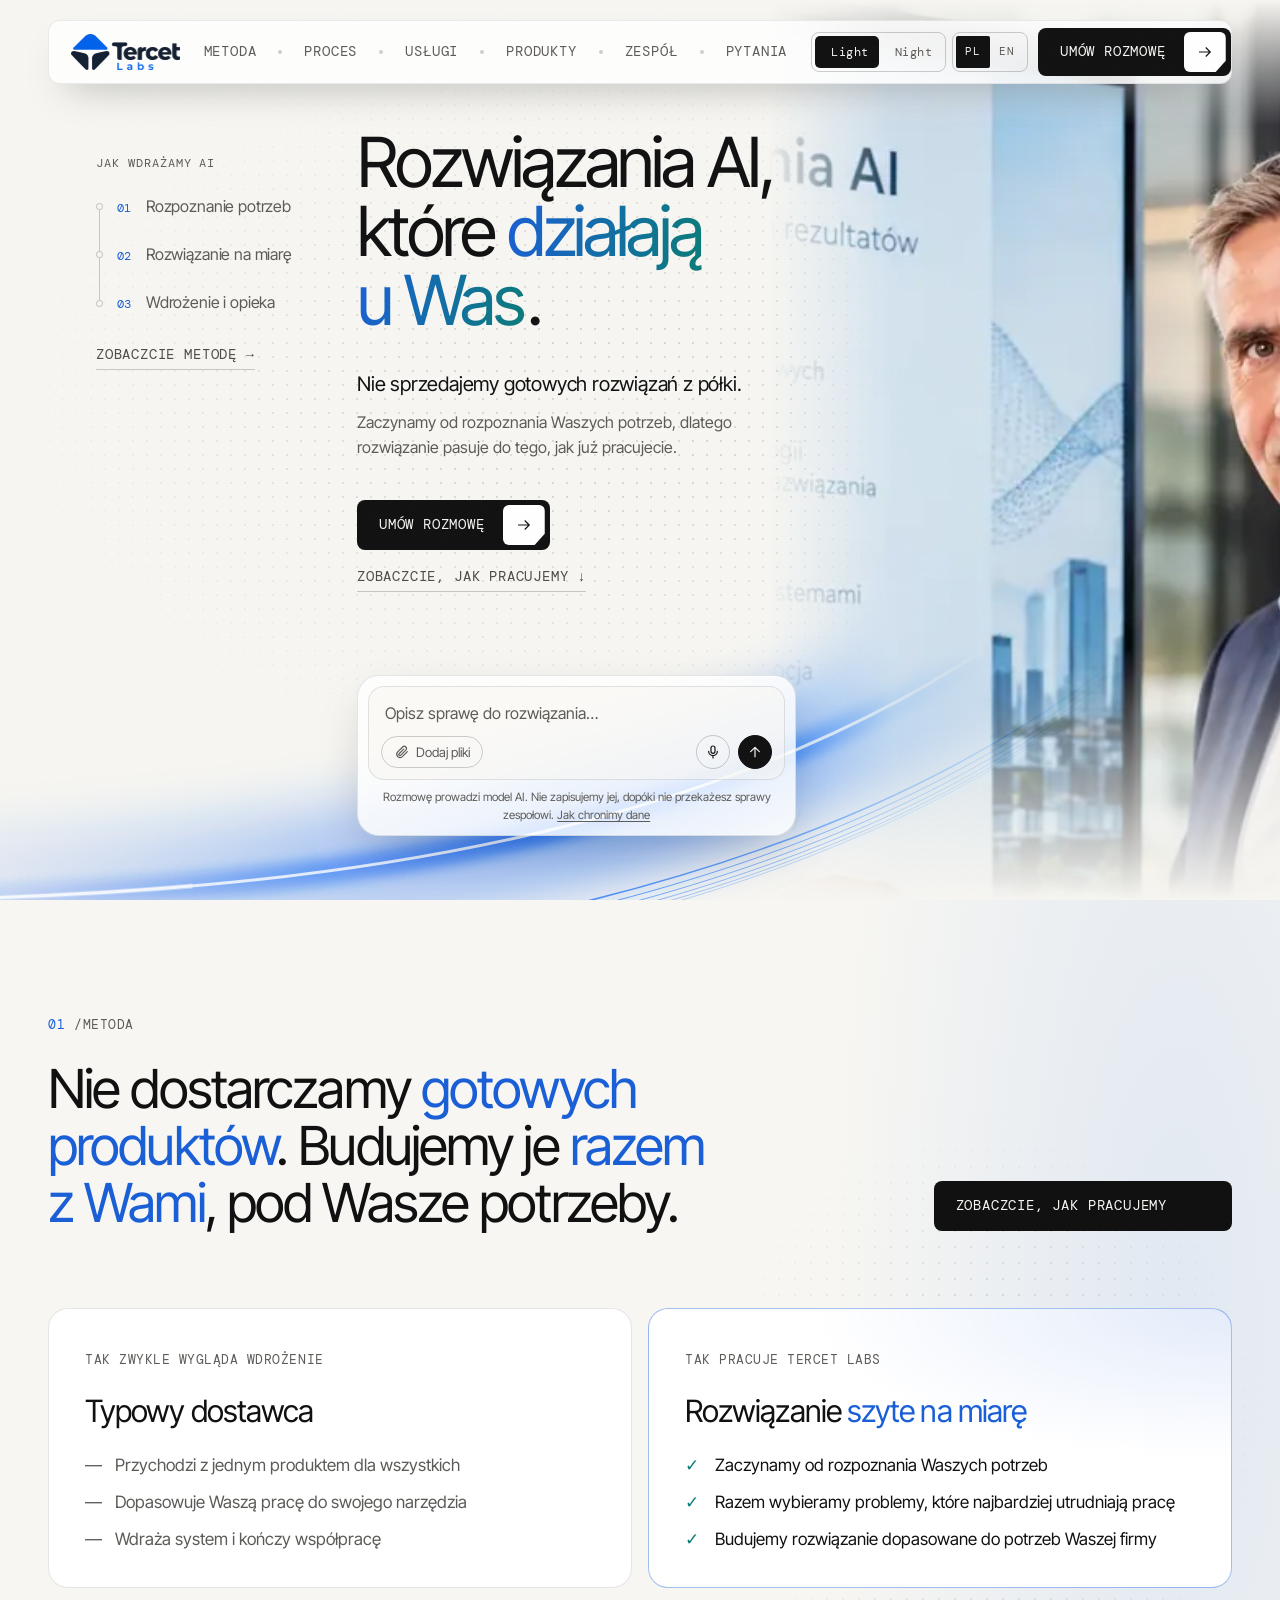
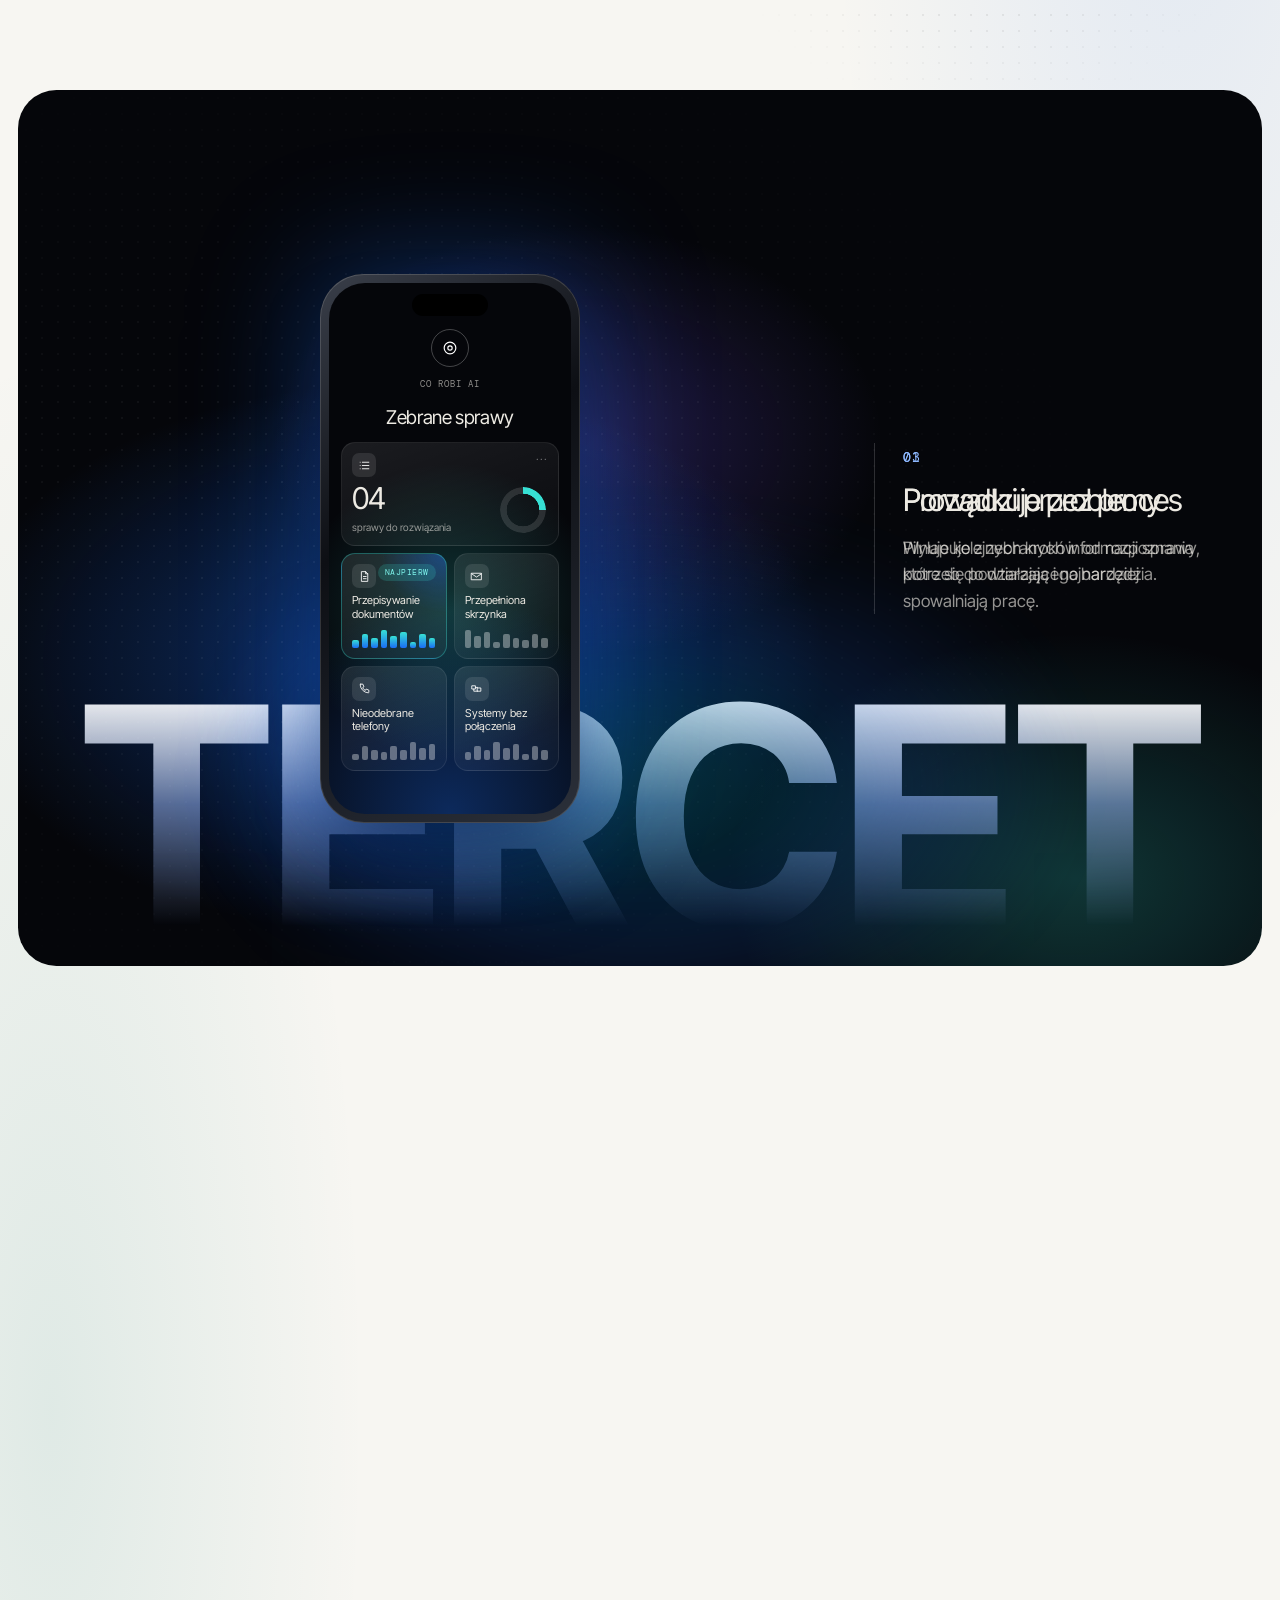
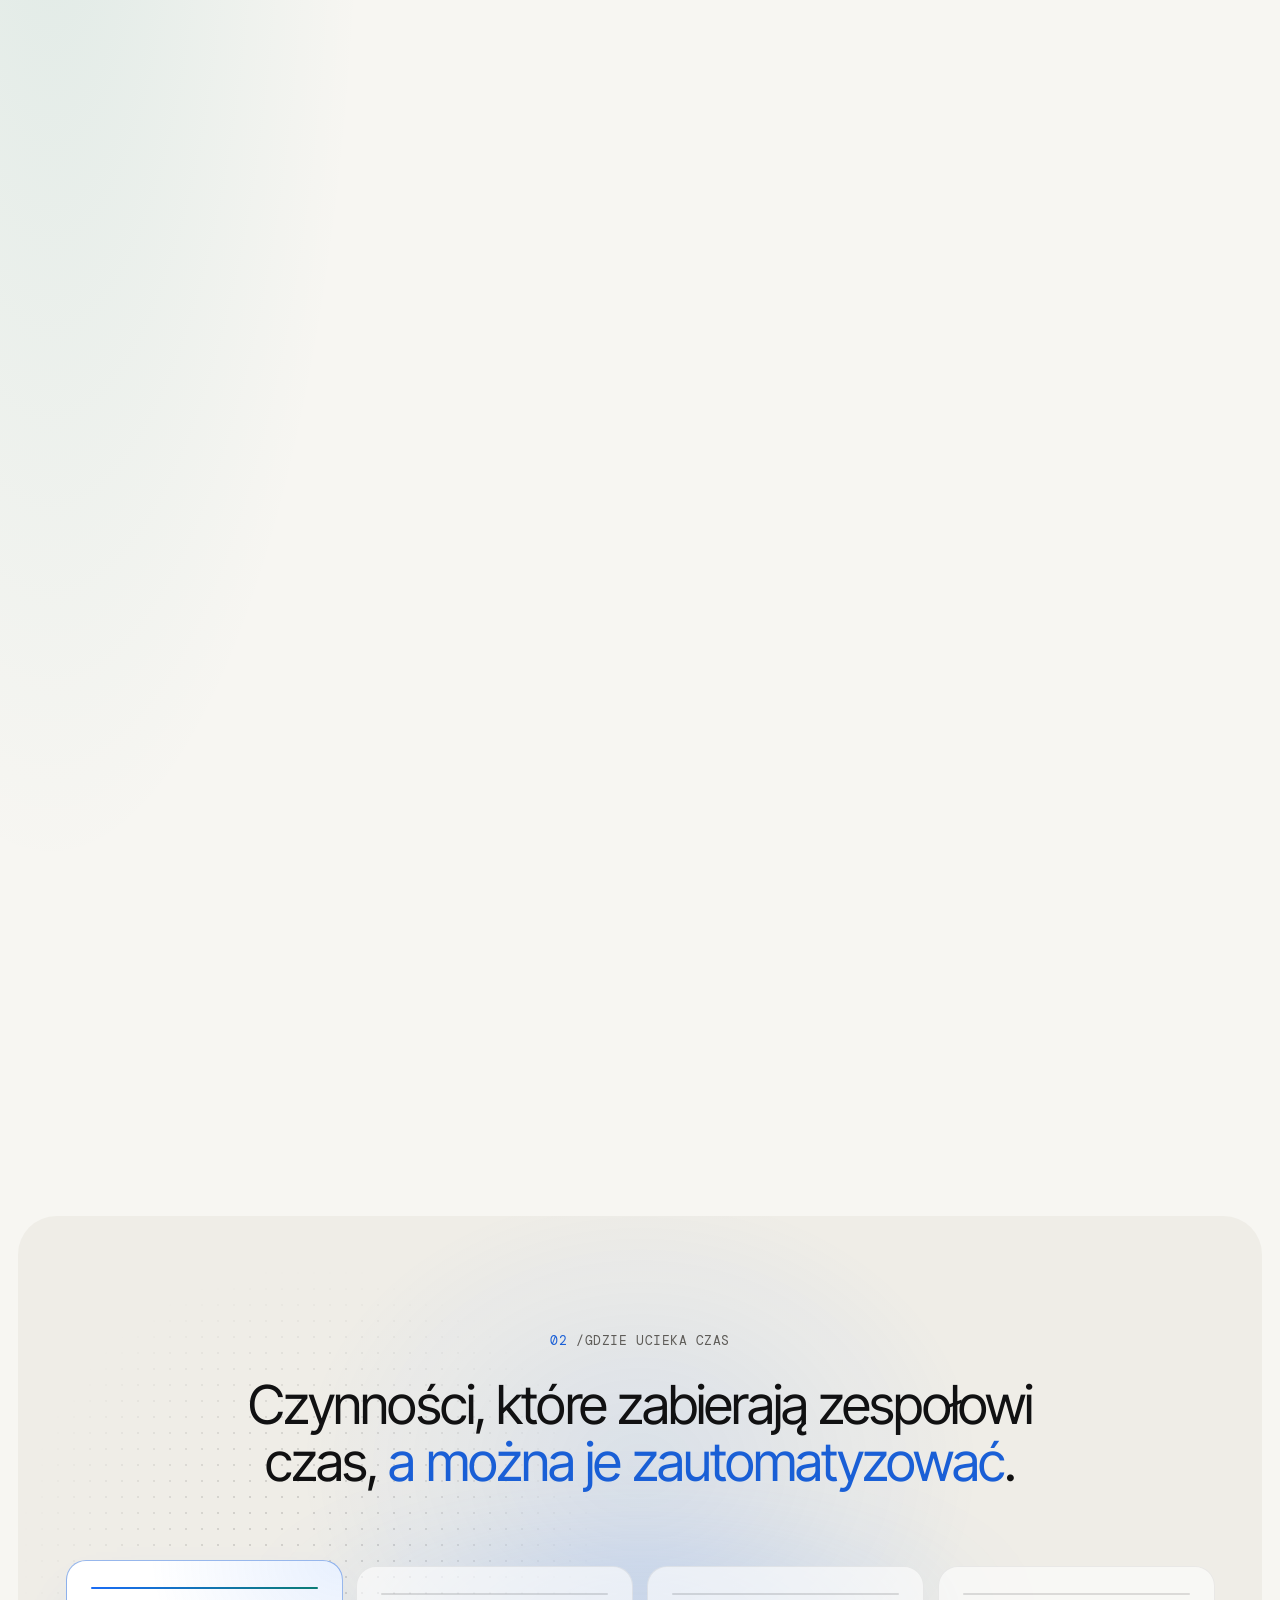
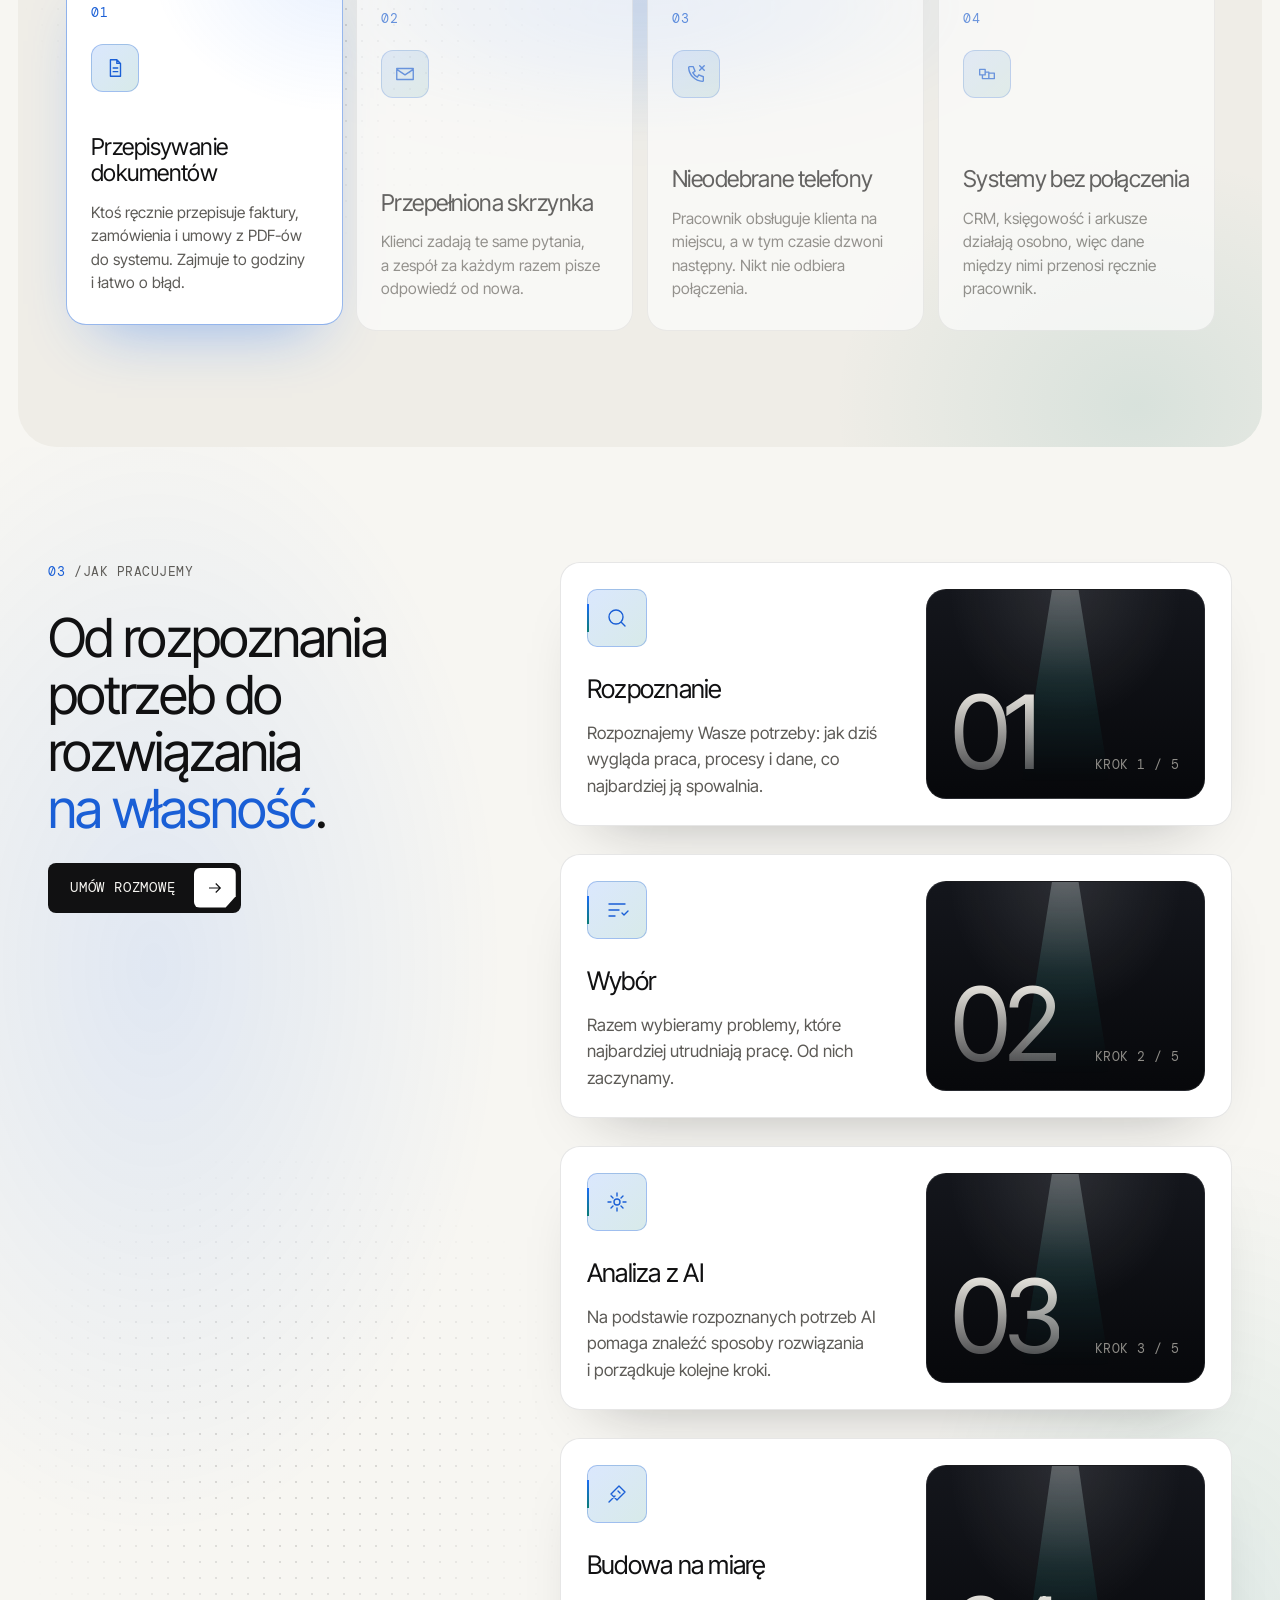
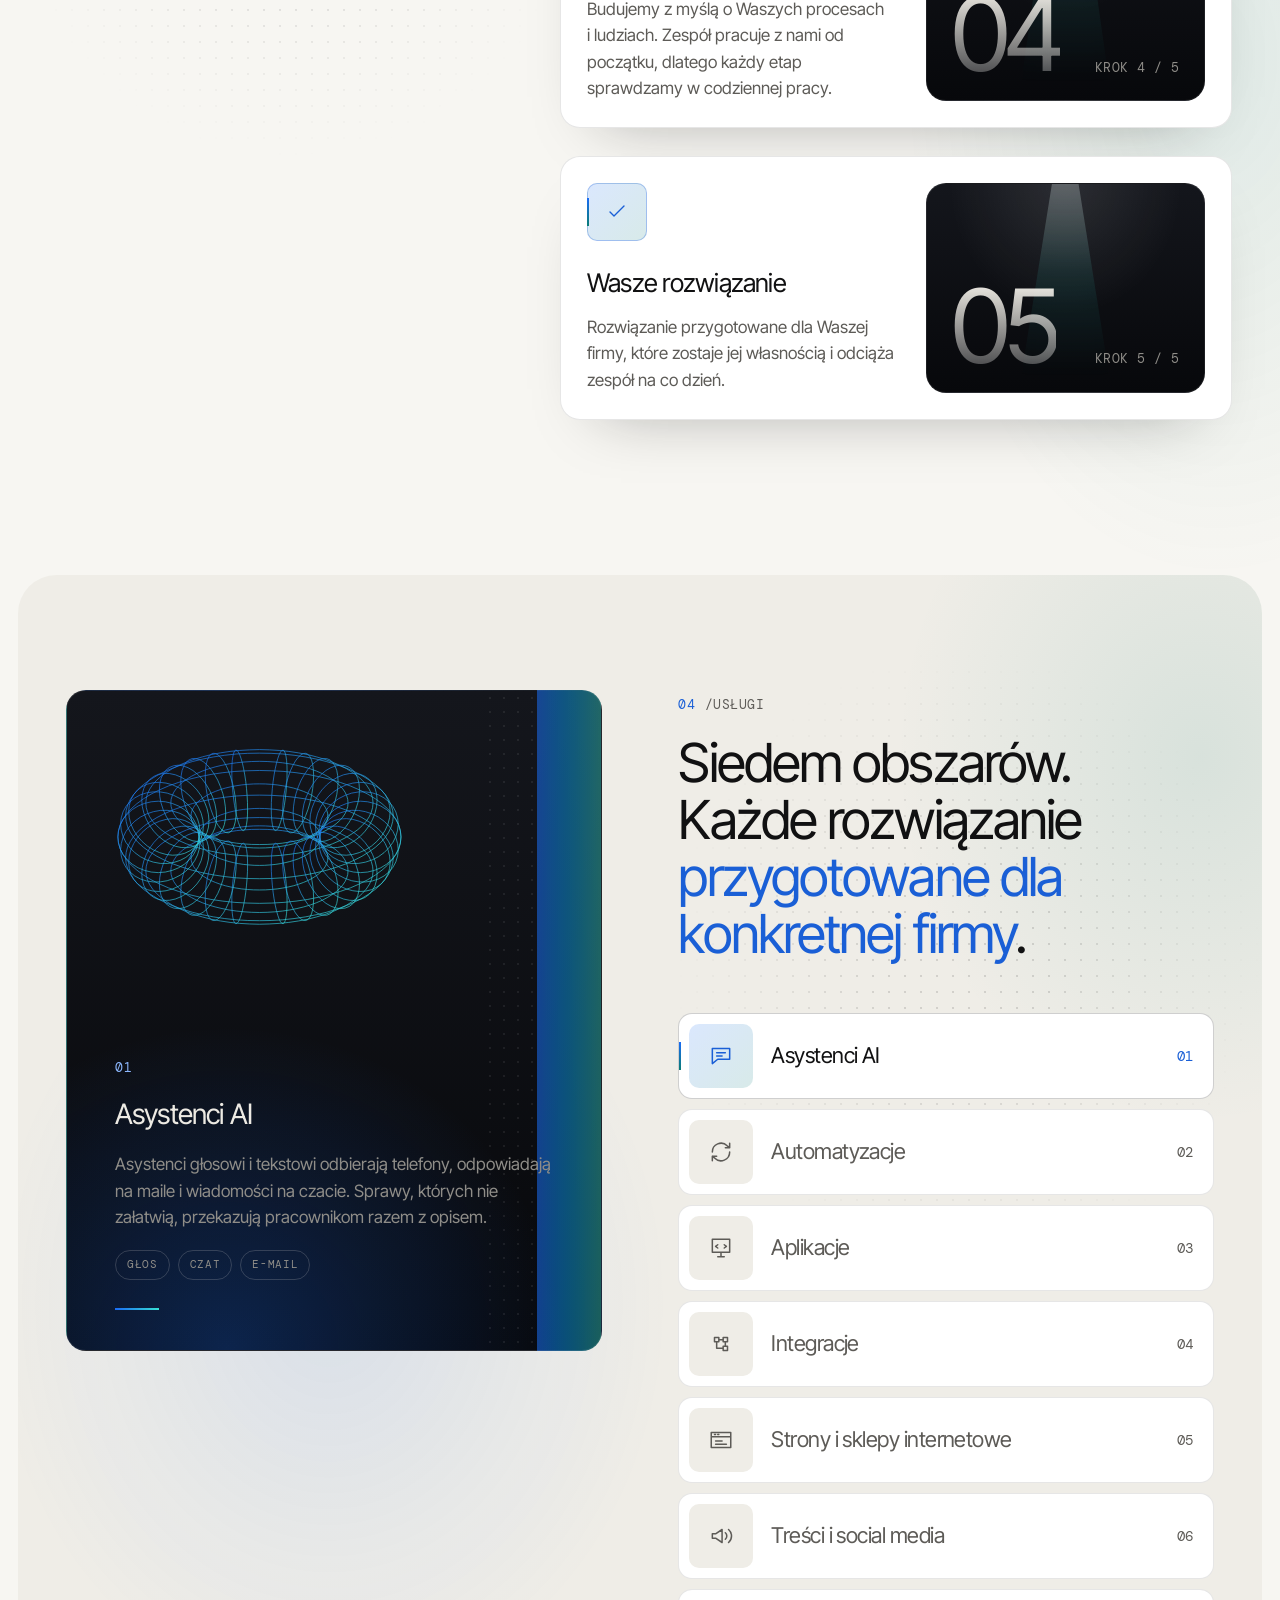
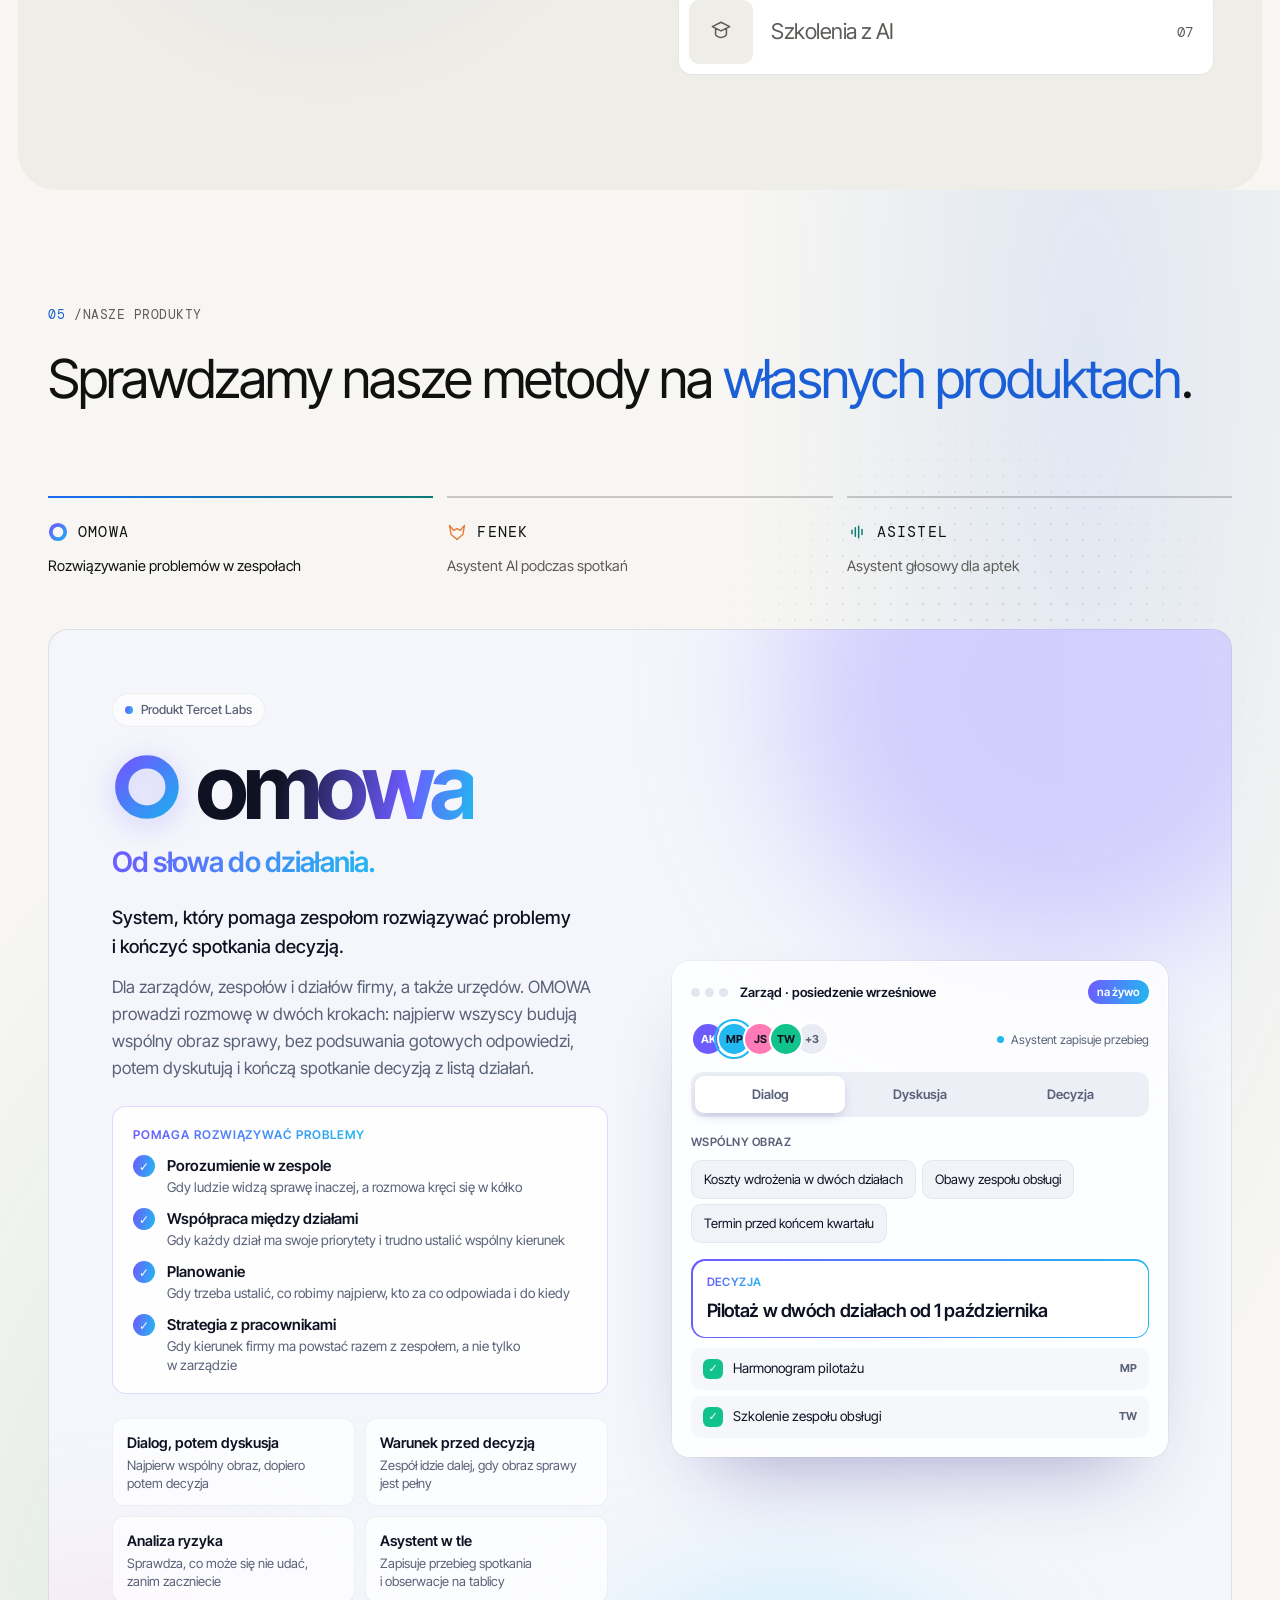
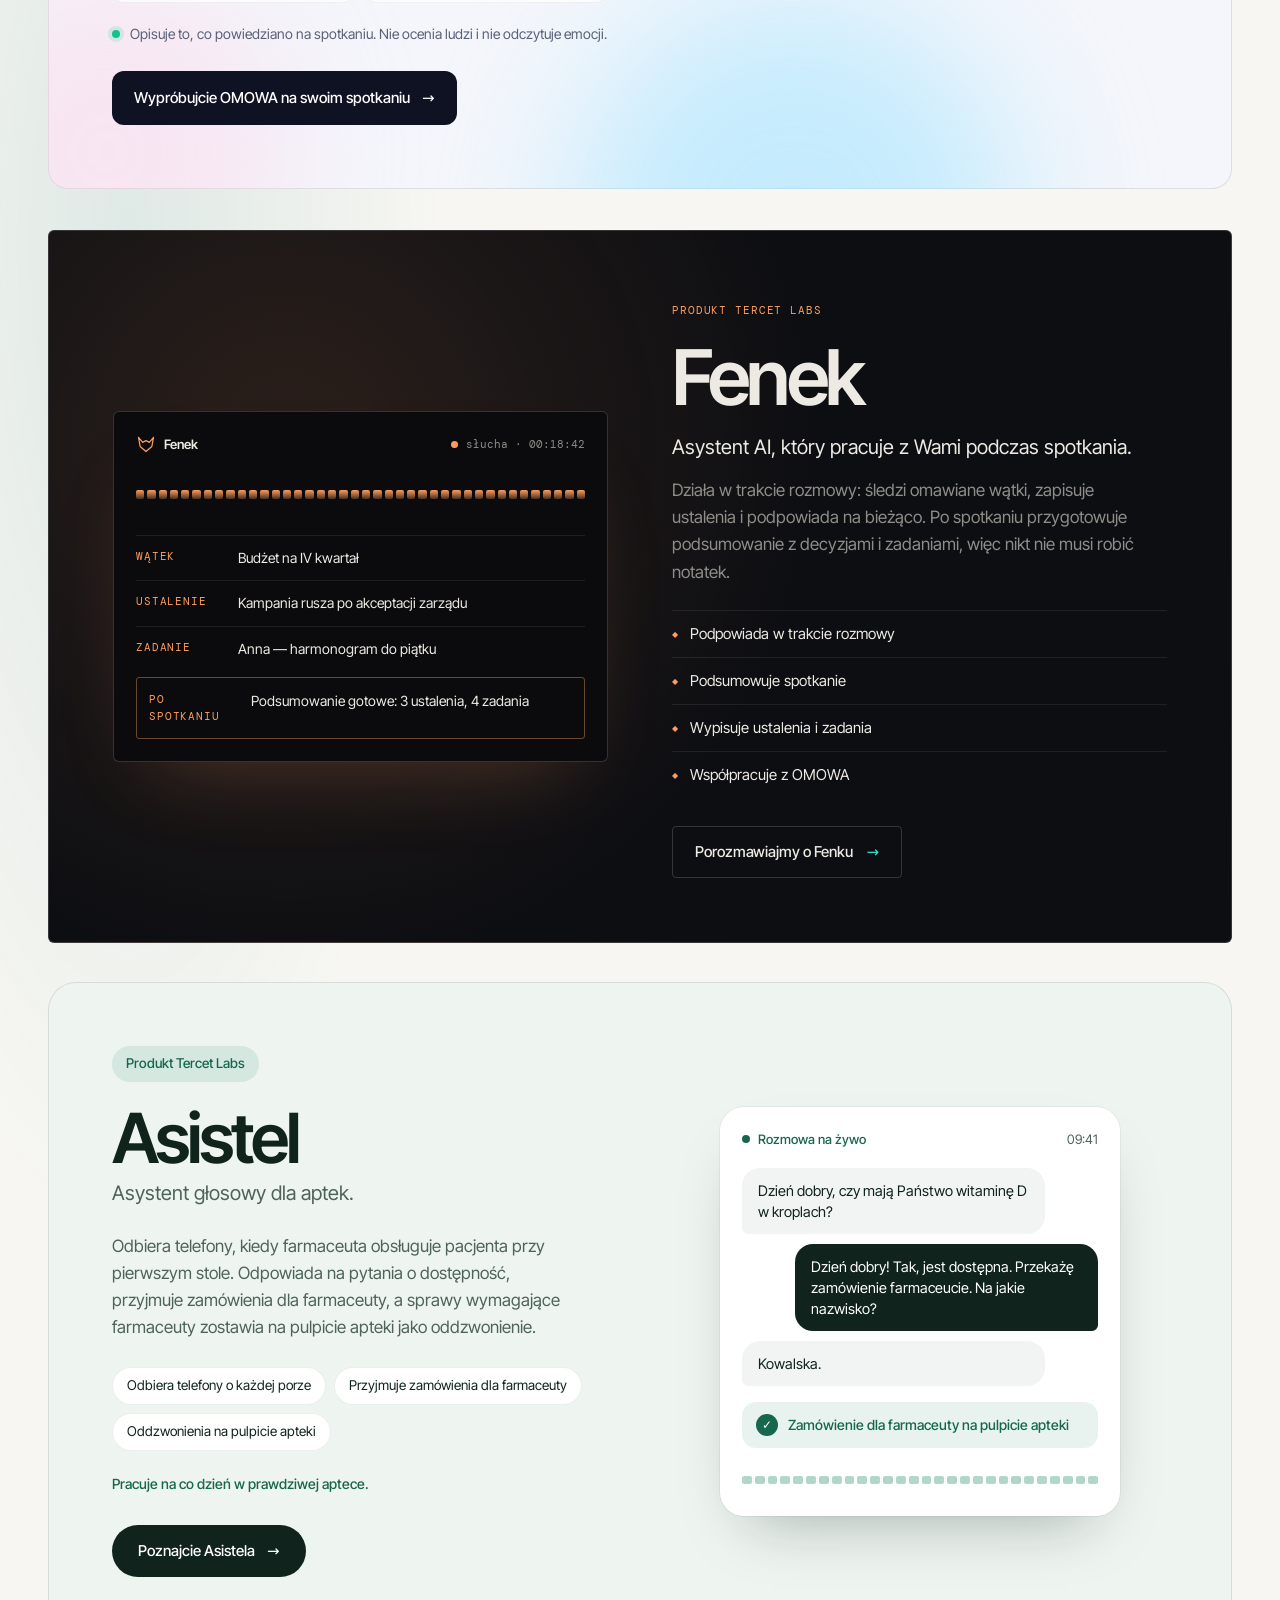
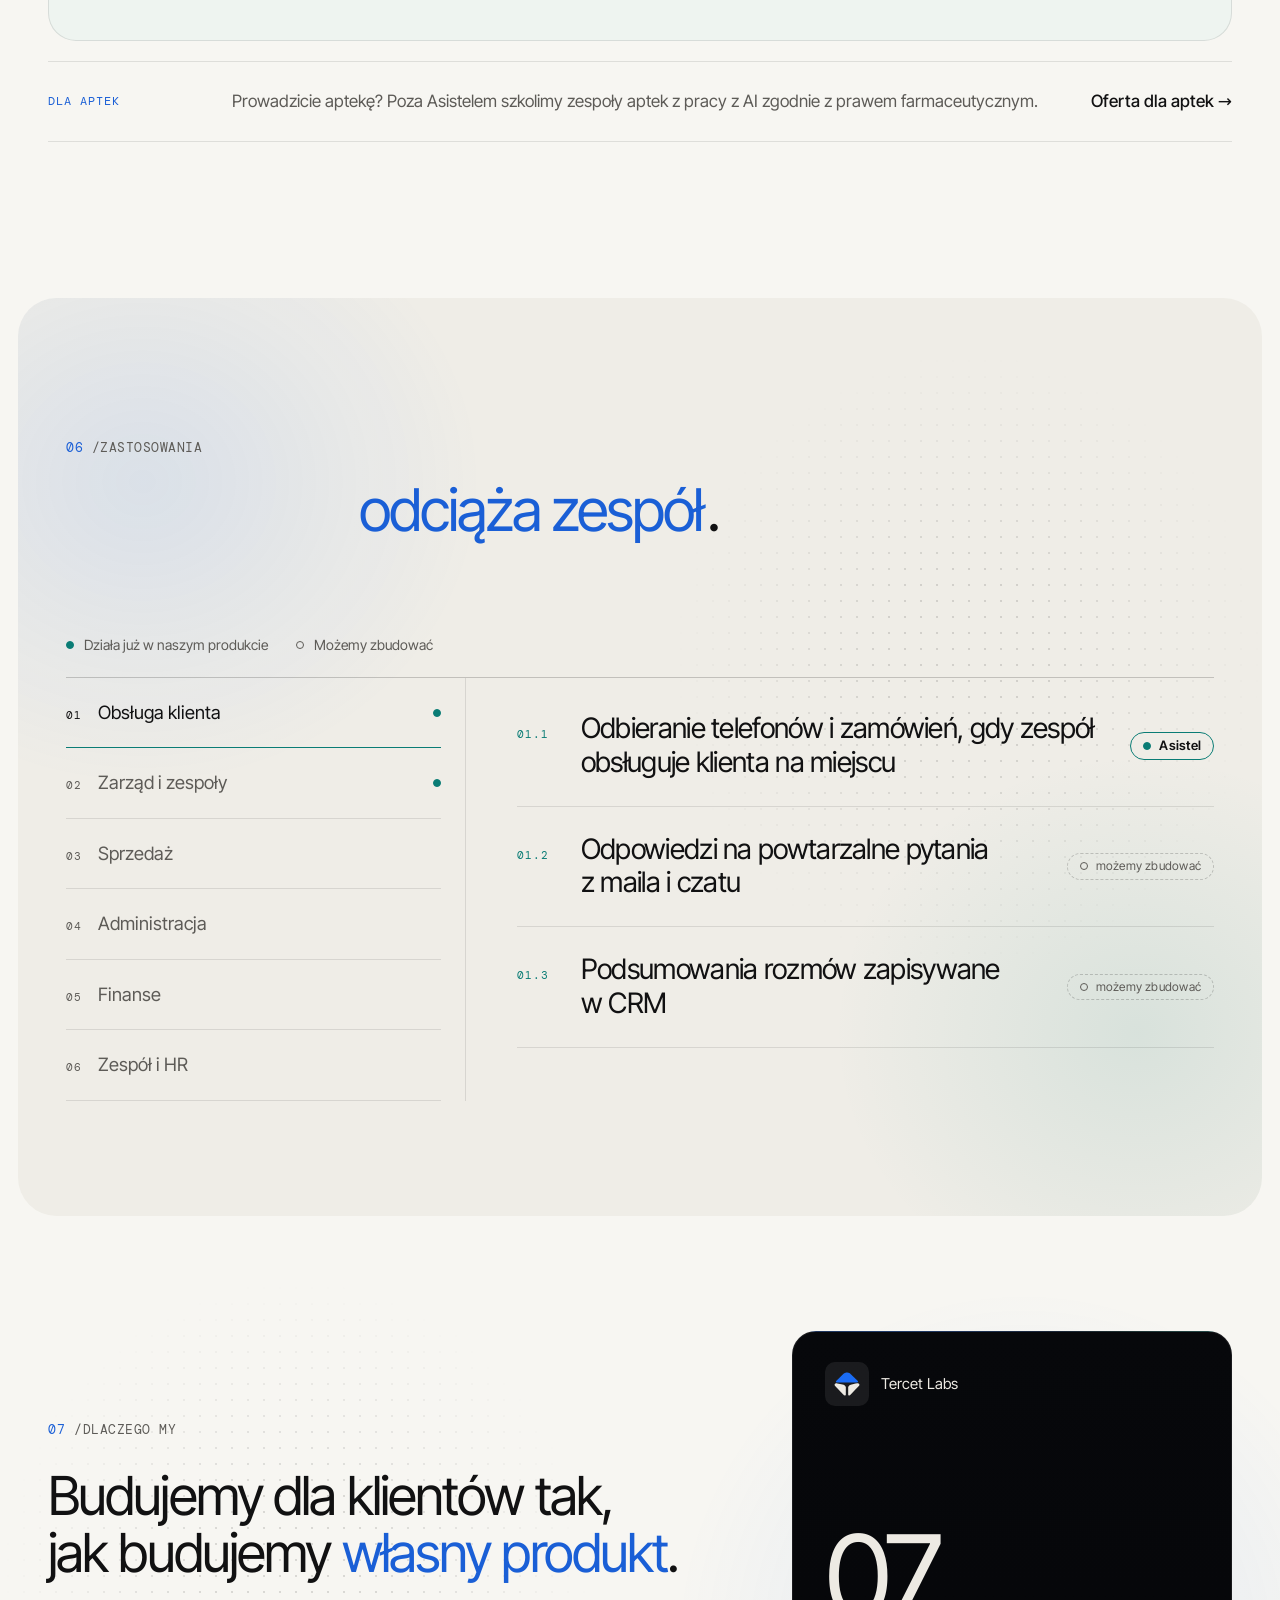
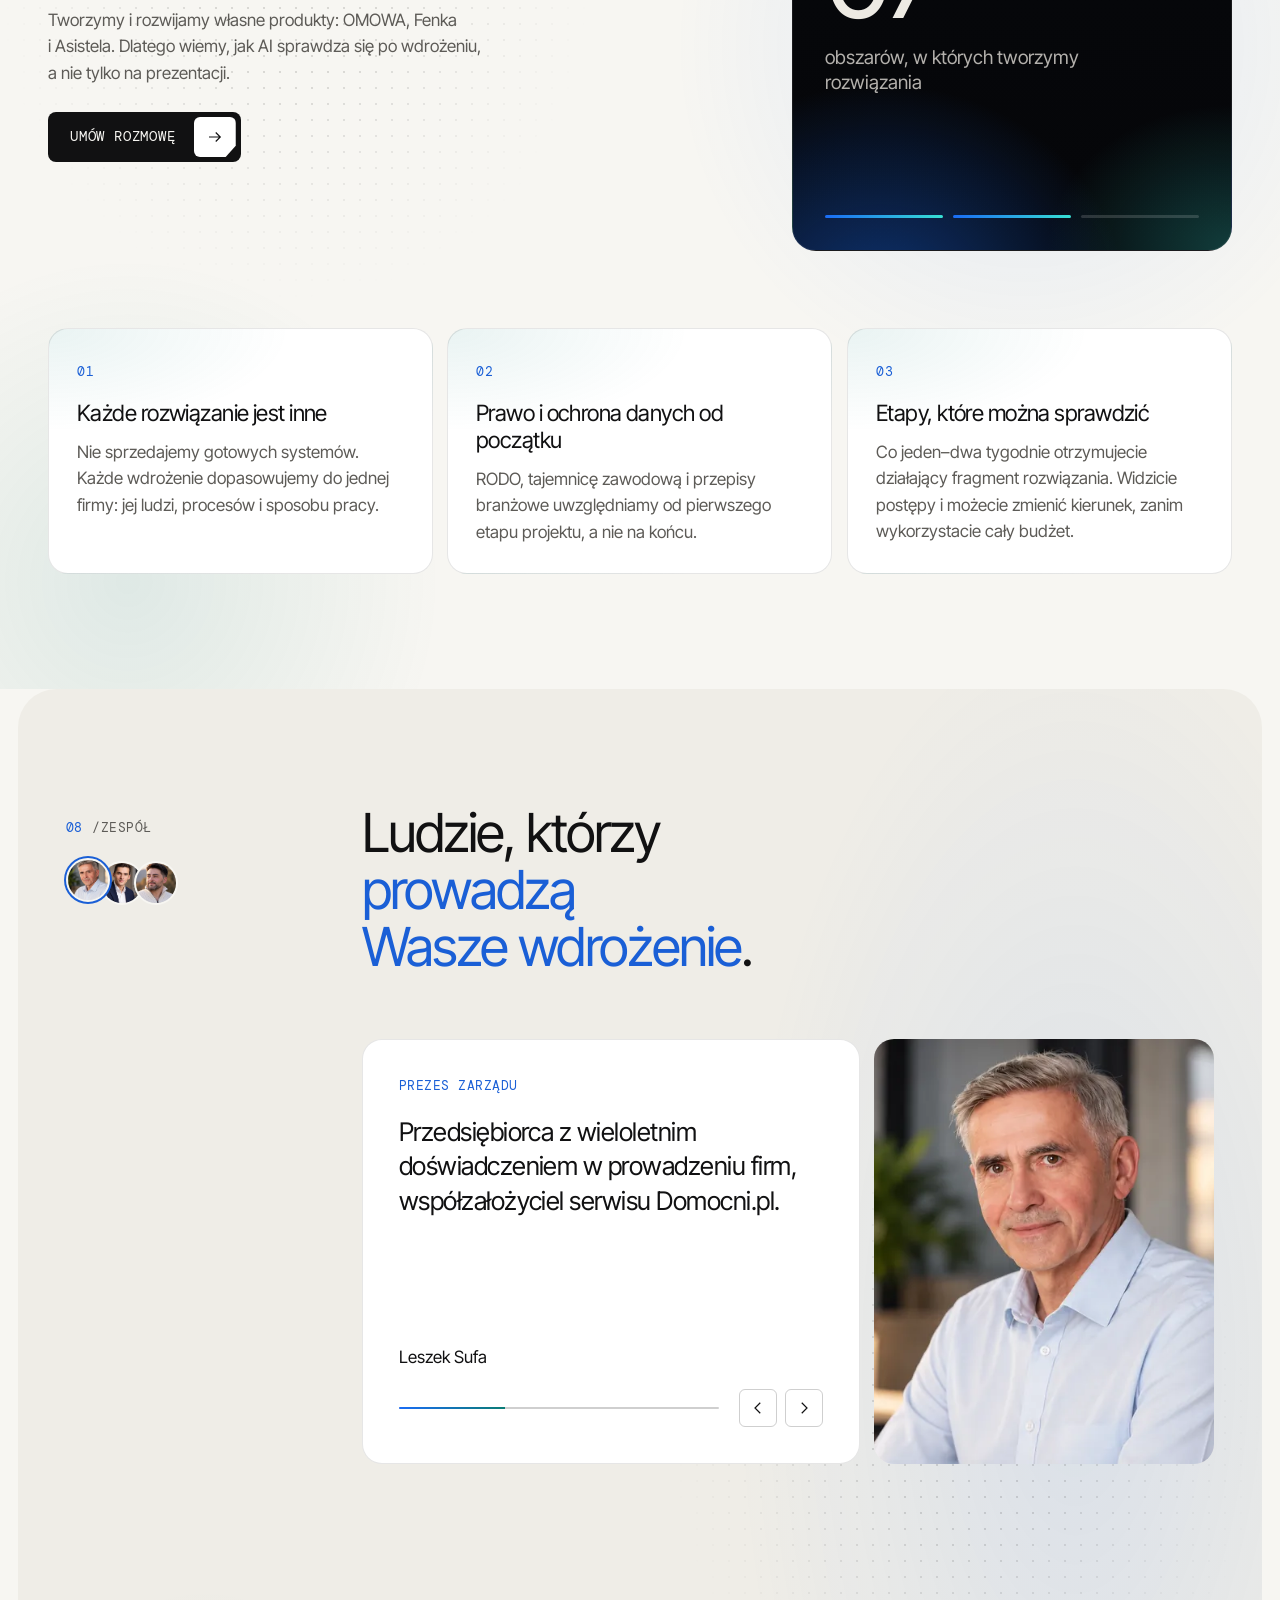
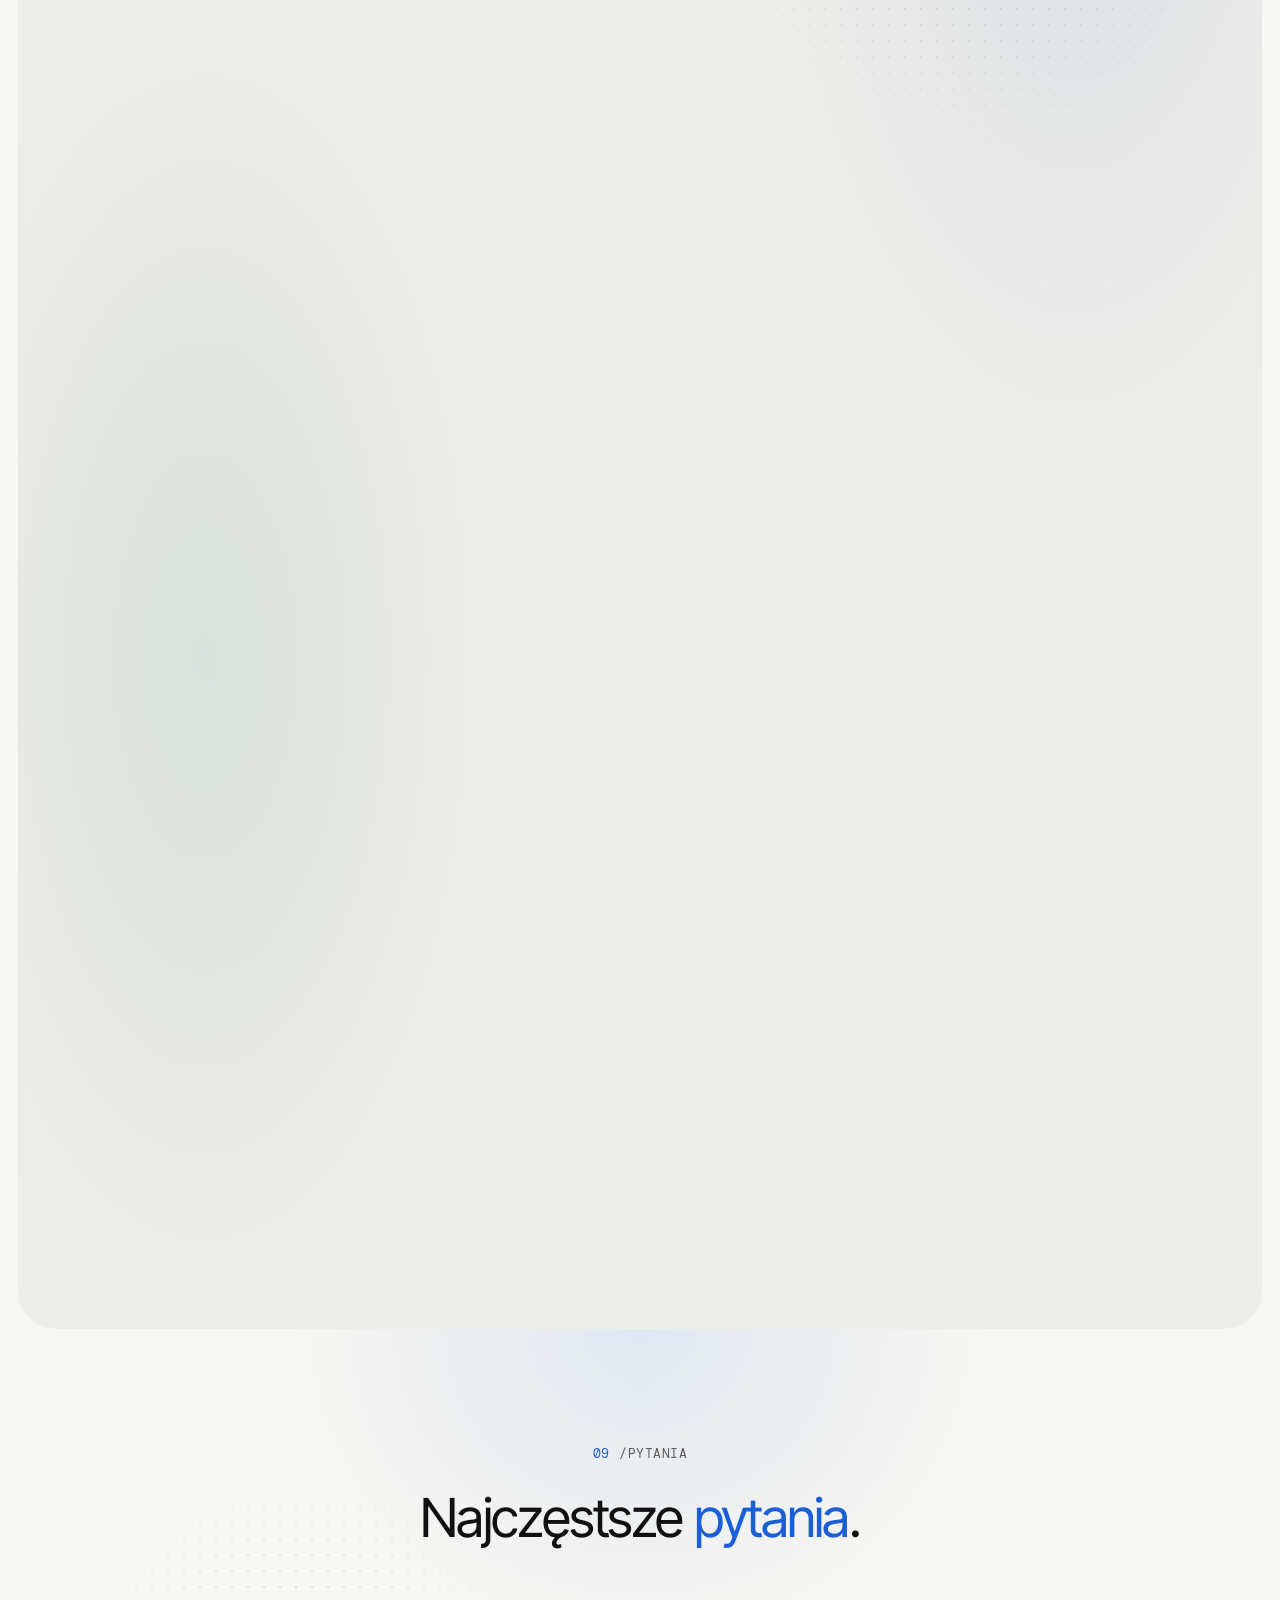
==== commit 2e6b6682: "Bez Tercecika; telefon w Metodzie przewijany na komórce" ====
--- a/index.html
+++ b/index.html
@@ -17,6 +17,6 @@
         document.head.appendChild(l);
       })();
     })();</script><meta name="viewport" content="width=device-width, initial-scale=1"><title>Tercet Labs — wdrażamy AI w firmach razem z ich zespołami</title><meta name="description" content="Zaczynamy od rozpoznania potrzeb firmy, razem wybieramy problemy, które najbardziej utrudniają pracę, i z pomocą AI budujemy rozwiązanie dopasowane do firmy. Rozwiązanie zostaje jej własnością."><meta name="theme-color" content="#f7f6f2" data-theme-color><link rel="canonical" href="https://tercetlabs.pl/"><link rel="alternate" hreflang="pl" href="https://tercetlabs.pl/"><link rel="alternate" hreflang="en" href="https://tercetlabs.pl/en/"><link rel="alternate" hreflang="x-default" href="https://tercetlabs.pl/"><link rel="icon" type="image/png" sizes="64x64" href="/favicon.png"><link rel="apple-touch-icon" href="/apple-touch-icon.png"><meta property="og:title" content="Tercet Labs — wdrażamy AI w firmach razem z ich zespołami"><meta property="og:description" content="Zaczynamy od rozpoznania potrzeb firmy, razem wybieramy problemy, które najbardziej utrudniają pracę, i z pomocą AI budujemy rozwiązanie dopasowane do firmy. Rozwiązanie zostaje jej własnością."><meta property="og:locale" content="pl_PL"><meta property="og:locale:alternate" content="en_GB"><meta property="og:type" content="website"><meta property="og:image" content="https://tercetlabs.pl/brand/og.png"><meta property="og:image:width" content="1200"><meta property="og:image:height" content="630"><script type="application/ld+json">{"@context":"https://schema.org","@type":"Organization","name":"Tercet Labs sp. z o.o.","legalName":"Tercet Labs spółka z ograniczoną odpowiedzialnością","url":"https://tercetlabs.pl","email":"kontakt@tercetlabs.pl","taxID":"5362006891","address":{"@type":"PostalAddress","streetAddress":"ul. Gen. Lucjana Żeligowskiego 27/18","postalCode":"05-123","addressLocality":"Chotomów","addressCountry":"PL"}}</script><style>@font-face{font-family:Inter Tight Variable;font-style:normal;font-weight:100 900;font-display:swap;src:url(/_astro/inter-tight.CTD_b1qW.woff2)format("woff2-variations");unicode-range:U+??,U+131,U+152-153,U+2BB-2BC,U+2C6,U+2DA,U+2DC,U+304,U+308,U+329,U+2000-206F,U+20AC,U+2122,U+2191,U+2193,U+2212,U+2215,U+FEFF,U+FFFD}@font-face{font-family:Inter Tight Variable;font-style:normal;font-weight:100 900;font-display:swap;src:url(/_astro/inter-tight-ext.DiM_GvHw.woff2)format("woff2-variations");unicode-range:U+100-2BA,U+2BD-2C5,U+2C7-2CC,U+2CE-2D7,U+2DD-2FF,U+304,U+308,U+329,U+1D00-1DBF,U+1E00-1E9F,U+1EF2-1EFF,U+2020,U+20A0-20AB,U+20AD-20C0,U+2113,U+2C60-2C7F,U+A720-A7FF}@font-face{font-family:Instrument Serif;font-style:normal;font-weight:400;font-display:swap;src:url(/_astro/instrument-serif.DdhWG2SM.woff2)format("woff2");unicode-range:U+??,U+131,U+152-153,U+2BB-2BC,U+2C6,U+2DA,U+2DC,U+304,U+308,U+329,U+2000-206F,U+20AC,U+2122,U+2191,U+2193,U+2212,U+2215,U+FEFF,U+FFFD}@font-face{font-family:Instrument Serif;font-style:normal;font-weight:400;font-display:swap;src:url(/_astro/instrument-serif-ext.C7FU8bi1.woff2)format("woff2");unicode-range:U+100-2BA,U+2BD-2C5,U+2C7-2CC,U+2CE-2D7,U+2DD-2FF,U+304,U+308,U+329,U+1D00-1DBF,U+1E00-1E9F,U+1EF2-1EFF,U+2020,U+20A0-20AB,U+20AD-20C0,U+2113,U+2C60-2C7F,U+A720-A7FF}@font-face{font-family:Instrument Serif;font-style:italic;font-weight:400;font-display:swap;src:url(/_astro/instrument-serif-i.BsBw74gu.woff2)format("woff2");unicode-range:U+??,U+131,U+152-153,U+2BB-2BC,U+2C6,U+2DA,U+2DC,U+304,U+308,U+329,U+2000-206F,U+20AC,U+2122,U+2191,U+2193,U+2212,U+2215,U+FEFF,U+FFFD}@font-face{font-family:Instrument Serif;font-style:italic;font-weight:400;font-display:swap;src:url(/_astro/instrument-serif-i-ext.USwdnAgp.woff2)format("woff2");unicode-range:U+100-2BA,U+2BD-2C5,U+2C7-2CC,U+2CE-2D7,U+2DD-2FF,U+304,U+308,U+329,U+1D00-1DBF,U+1E00-1E9F,U+1EF2-1EFF,U+2020,U+20A0-20AB,U+20AD-20C0,U+2113,U+2C60-2C7F,U+A720-A7FF}@font-face{font-family:DM Mono;font-style:normal;font-weight:400;font-display:swap;src:url(/_astro/dm-mono-400.B4PNi-Jp.woff2)format("woff2");unicode-range:U+??,U+131,U+152-153,U+2BB-2BC,U+2C6,U+2DA,U+2DC,U+304,U+308,U+329,U+2000-206F,U+20AC,U+2122,U+2191,U+2193,U+2212,U+2215,U+FEFF,U+FFFD}@font-face{font-family:DM Mono;font-style:normal;font-weight:400;font-display:swap;src:url(/_astro/dm-mono-400-ext.CEPR5thp.woff2)format("woff2");unicode-range:U+100-2BA,U+2BD-2C5,U+2C7-2CC,U+2CE-2D7,U+2DD-2FF,U+304,U+308,U+329,U+1D00-1DBF,U+1E00-1E9F,U+1EF2-1EFF,U+2020,U+20A0-20AB,U+20AD-20C0,U+2113,U+2C60-2C7F,U+A720-A7FF}@font-face{font-family:DM Mono;font-style:normal;font-weight:500;font-display:swap;src:url(/_astro/dm-mono-500.DOEb2sS3.woff2)format("woff2");unicode-range:U+??,U+131,U+152-153,U+2BB-2BC,U+2C6,U+2DA,U+2DC,U+304,U+308,U+329,U+2000-206F,U+20AC,U+2122,U+2191,U+2193,U+2212,U+2215,U+FEFF,U+FFFD}@font-face{font-family:DM Mono;font-style:normal;font-weight:500;font-display:swap;src:url(/_astro/dm-mono-500-ext.BDk6y0Kt.woff2)format("woff2");unicode-range:U+100-2BA,U+2BD-2C5,U+2C7-2CC,U+2CE-2D7,U+2DD-2FF,U+304,U+308,U+329,U+1D00-1DBF,U+1E00-1E9F,U+1EF2-1EFF,U+2020,U+20A0-20AB,U+20AD-20C0,U+2113,U+2C60-2C7F,U+A720-A7FF}:root{color-scheme:light;--bg:#f7f6f2;--bg-2:#efede7;--surface:#fff;--text-rgb:17, 17, 18;--line:#1111121a;--line-strong:#11111233;--text:#111112;--muted:#5d5b57;--brand:#1a6cf5;--accent:#1a5fd6;--accent-dim:#1a5fd61f;--glow:#0a7c75;--glow-dim:#0a7c751f;--shine:#37e0d4;--sygnet-skrzydlo:#24335e;--nav-bg:#f7f6f2fb;--chip-bg:#ffffffb8;--card-bg:#fff;--btn-solid-hover-bg:var(--brand);--btn-solid-hover-fg:#fff;--btn-solid-hover-arr:#fff;--grain-opacity:.025;--island-ring:#1111121a;--aura-opacity:.45;--paper:#0f0f11;--ink:#edeae3;--ink-muted:#8f8d88;--ink-line:#edeae31f;--sans:"Inter Tight Variable", "Inter Tight", system-ui, -apple-system, "Segoe UI", sans-serif;--serif:"Instrument Serif", "Times New Roman", Georgia, serif;--mono:"JetBrains Mono", ui-monospace, "SFMono-Regular", Consolas, monospace;--gutter:clamp(20px, 4vw, 48px);--max:1280px;--radius:4px;--ease:cubic-bezier(.2, .7, .1, 1)}:root[data-theme=dark],:root:not([data-theme=dark]) .inverse,.tone-dark{color-scheme:dark;--bg:#0a0a0b;--bg-2:#0f0f11;--surface:#141416;--text-rgb:237, 234, 227;--line:#edeae317;--line-strong:#edeae32e;--text:#edeae3;--muted:#8f8d88;--brand:#1a6cf5;--accent:#8db8ff;--accent-dim:#8db8ff29;--glow:#37e0d4;--glow-dim:#37e0d429;--shine:#fff;--sygnet-skrzydlo:#e9edf5;--nav-bg:#0a0a0bf7;--chip-bg:#0a0a0b99;--card-bg:#111114;--btn-solid-hover-bg:#fff;--btn-solid-hover-fg:#0a0a0b;--btn-solid-hover-arr:var(--brand);--grain-opacity:.035;--island-ring:transparent;--aura-opacity:1}:root[data-theme=dark]{--paper:#f2f0ea;--ink:#111112;--ink-muted:#5d5b57;--ink-line:#1111121f}.tone-dark{color:var(--text)}*,:before,:after{box-sizing:border-box}.theme-switching body,.theme-switching body *,.theme-switching body :before,.theme-switching body :after{transition:background-color .4s var(--ease), color .4s var(--ease), border-color .4s var(--ease), fill .4s var(--ease), stroke .4s var(--ease)!important}html{scroll-behavior:smooth;-webkit-text-size-adjust:100%}body{background:var(--bg);color:var(--text);font-family:var(--sans);font-feature-settings:"ss01", "cv11";-webkit-font-smoothing:antialiased;margin:0;font-size:17px;line-height:1.6;overflow-x:hidden}body:before{content:"";pointer-events:none;z-index:100;opacity:var(--grain-opacity);background-image:url("data:image/svg+xml,%3Csvg xmlns='http://www.w3.org/2000/svg' width='160' height='160'%3E%3Cfilter id='n'%3E%3CfeTurbulence type='fractalNoise' baseFrequency='.9' numOctaves='2' stitchTiles='stitch'/%3E%3C/filter%3E%3Crect width='100%25' height='100%25' filter='url(%23n)'/%3E%3C/svg%3E");position:fixed;inset:0}img,svg{max-width:100%;display:block}a{color:inherit;text-decoration:none}::selection{background:var(--glow);color:var(--bg)}.wrap{width:100%;max-width:var(--max);padding-inline:var(--gutter);margin-inline:auto}em{font-family:var(--serif);letter-spacing:-.01em;font-style:italic;font-weight:400}.mono{font-family:var(--mono);letter-spacing:.08em;text-transform:uppercase;font-size:12px}.btn{--h:52px;height:var(--h);border-radius:var(--radius);font-family:var(--sans);letter-spacing:-.005em;cursor:pointer;transition:background .35s var(--ease), color .35s var(--ease), border-color .35s var(--ease), translate .4s var(--ease);white-space:nowrap;translate:var(--bx,0px) var(--by,0px);border:1px solid #0000;align-items:center;gap:14px;padding-inline:22px;font-size:15px;font-weight:500;display:inline-flex}.btn .arr{color:var(--glow);transition:transform .35s var(--ease)}.btn:hover .arr{transform:translate(4px)}.btn--solid{background:var(--text);color:var(--bg)}.btn--solid .arr{color:var(--brand)}.btn--solid:hover{background:var(--btn-solid-hover-bg);color:var(--btn-solid-hover-fg)}.btn--solid:hover .arr{color:var(--btn-solid-hover-arr)}.btn--ghost{border-color:var(--line-strong);color:var(--text)}.btn--ghost:hover{border-color:var(--text)}.sec{border-top:1px solid var(--line);padding-block:clamp(96px,13vw,180px);position:relative}.sec-head{grid-template-columns:repeat(12,1fr);gap:24px;margin-bottom:clamp(56px,7vw,96px);display:grid}.sec-head .mono{color:var(--muted);grid-column:1/4;padding-top:.9em}.sec-head .mono:before{content:"";background:linear-gradient(135deg, var(--brand), var(--glow));clip-path:polygon(50% 0,100% 100%,0 100%);width:.62em;height:.55em;transition:transform 1.2s var(--ease) .3s;margin-right:.7em;display:inline-block;transform:rotate(-90deg)}.sec-head .mono.is-in:before{transform:rotate(180deg)}.sec:hover .sec-head .mono:before{transition-duration:2.4s;transform:rotate(540deg)}.sec-head h2{letter-spacing:-.035em;text-wrap:balance;grid-column:4/13;margin:0;font-size:clamp(2.1rem,4.6vw,4rem);font-weight:500;line-height:1.04}.sec-head h2 em{color:var(--accent);font-size:1.08em}.sec-head h2 em,.hero h1 em{background:linear-gradient(100deg, var(--accent) 0%, var(--accent) 38%, var(--shine) 46%, var(--glow) 54%, var(--accent) 62%, var(--accent) 100%);color:#0000;background-position:100% 0;background-size:260% 100%;-webkit-background-clip:text;background-clip:text;padding-right:.08em}.is-in .line-mask>span em,.line-mask.is-in>span em{animation:blysk 2.2s var(--ease) .6s both}.sec-head h2:hover em{animation:blysk-hover 1.6s var(--ease) both}@keyframes blysk{0%{background-position:100% 0}to{background-position:0 0}}@keyframes blysk-hover{0%{background-position:100% 0}to{background-position:0 0}}[data-spot]{isolation:isolate;position:relative}[data-spot]:after{content:"";z-index:-1;pointer-events:none;background:radial-gradient(320px circle at var(--mx,50%) var(--my,50%), var(--glow-dim), transparent 70%);opacity:0;transition:opacity .45s var(--ease);position:absolute;inset:0}[data-spot]:hover:after{opacity:1}.inverse [data-spot]:after{background:radial-gradient(320px circle at var(--mx,50%) var(--my,50%), #1a6cf51a, transparent 70%)}@media (width<=860px){.sec-head{grid-template-columns:1fr;gap:18px}.sec-head .mono,.sec-head h2{grid-column:auto;padding-top:0}}[data-reveal]{opacity:0;transition:opacity 1.1s var(--ease), transform 1.4s var(--ease), filter 1.1s var(--ease);transition-delay:var(--d,0s);will-change:transform, opacity;transform:translateY(64px)}[data-reveal=left]{transform:translate(-96px)}[data-reveal=right]{transform:translate(96px)}[data-reveal=zoom]{filter:blur(10px);transform:scale(.82)}.hero,.sec,.inverse,.foot{overflow-x:clip}[data-parallax]{will-change:transform}[data-reveal].is-in{opacity:1;filter:none;transform:none}.line-mask{padding-bottom:.08em;display:block;overflow:hidden}.line-mask>span{transition:transform 1.1s var(--ease);transition-delay:var(--d,0s);display:block;transform:translateY(105%)}.is-in .line-mask>span,.line-mask.is-in>span{transform:none}@media (prefers-reduced-motion:reduce){html{scroll-behavior:auto}[data-reveal],.line-mask>span{opacity:1!important;transition:none!important;transform:none!important}*,:before,:after{animation-duration:.001ms!important;animation-iteration-count:1!important}}.sr-only{clip:rect(0 0 0 0);white-space:nowrap;width:1px;height:1px;position:absolute;overflow:hidden}:focus-visible{outline:1px solid var(--accent);outline-offset:3px}:root{--r-karta:20px;--r-btn:8px;--cien:0 18px 52px -14px #11111238;--szklo:#ffffffd6;--szklo-line:#1111121a;--szklo-blysk:inset 0 1px 0 #ffffffe6;--display:var(--sans);--z-btn-bg:#111112;--z-btn-fg:#f7f6f2;--z-btn-kafel:#fff;--z-btn-kafel-fg:#111112;--z-wstega-1:#1a6cf5;--z-wstega-2:#37e0d4;--z-kropki:#11111217;--z-panel-gora:#14161c;--z-panel-dol:#07080b;--z-panel-glebia:#050609;--z-kapsula:#ffffffd6;--z-kapsula-pelna:#fffffff5;--z-kapsula-linia:#11111214;--z-na-ciemnym:#edeae3}:root[data-theme=dark],.tone-dark{--bg:#050507;--bg-2:#0b0c10;--surface:#0d0e12;--card-bg:#0d0e12;--cien:0 18px 52px -14px #0009;--szklo:#101218d1;--szklo-line:#ffffff1f;--szklo-blysk:inset 0 1px 0 #ffffff24;--z-btn-bg:#17181d;--z-btn-fg:#edeae3;--z-btn-kafel:#fff;--z-btn-kafel-fg:#0a0a0b;--z-kropki:#ffffff17;--nav-bg:#050507e6;--z-kapsula:#0e0f13d1;--z-kapsula-pelna:#0a0b0ef2;--z-kapsula-linia:#ffffff14}.tone-dark{background:var(--bg)}:root{--mono:"DM Mono", ui-monospace, "SFMono-Regular", Consolas, monospace}em{font-family:inherit;font-style:normal;font-weight:inherit;letter-spacing:inherit}.sec-head h2 em,.hero h1 em{font-size:1em}[hidden]{display:none!important}.z-label{font-family:var(--mono);letter-spacing:.04em;text-transform:uppercase;color:var(--muted);gap:.7em;margin:0;font-size:13px;display:inline-flex}.z-label b{color:var(--accent);font-weight:400}.z-h{letter-spacing:-.035em;text-wrap:balance;margin:0;font-size:clamp(2.2rem,4.2vw,3.4rem);font-weight:400;line-height:1.06}.z-h em{color:var(--accent)}.z-lead{color:var(--muted);max-width:46ch;margin:0;font-size:17px;line-height:1.55}.z-btn{--bx:0px;--by:0px;border-radius:var(--r-btn);background:var(--z-btn-bg);height:50px;color:var(--z-btn-fg);font-family:var(--mono);letter-spacing:.06em;text-transform:uppercase;white-space:nowrap;cursor:pointer;translate:var(--bx) var(--by);transition:translate .4s var(--ease), background .35s var(--ease);border:0;align-items:center;gap:18px;padding:0 5px 0 22px;font-size:13.5px;display:inline-flex}.z-btn .kafel{background:var(--z-btn-kafel);width:42px;height:40px;color:var(--z-btn-kafel-fg);clip-path:polygon(0 0,100% 0,100% 72%,76% 100%,0 100%);transition:background .35s var(--ease), color .35s var(--ease);border-radius:6px;place-items:center;display:grid}.z-btn .kafel svg{fill:none;stroke:currentColor;stroke-width:1.6px;width:18px;height:18px;transition:transform .35s var(--ease)}.z-btn:hover .kafel{background:linear-gradient(135deg, var(--brand), var(--glow));color:#fff}.z-btn:hover .kafel svg{transform:translate(3px)}.z-btn--jasny{--z-btn-bg:#fff;--z-btn-fg:#0a0a0b;--z-btn-kafel:#0a0a0b;--z-btn-kafel-fg:#fff}.z-karta{border-radius:var(--r-karta);background:var(--card-bg);border:1px solid var(--line);position:relative;overflow:hidden}.z-kropki{background-image:radial-gradient(var(--z-kropki) 1.1px, transparent 1.3px);background-size:14px 14px}.z-sec{padding-block:clamp(80px,9vw,132px);position:relative;overflow-x:clip}.z-head{grid-template-columns:minmax(0,1fr) auto;align-items:end;gap:24px 40px;margin-bottom:clamp(48px,6vw,80px);display:grid}.z-head .z-label{grid-column:1/-1}.z-head--srodek{text-align:center;grid-template-columns:1fr;justify-items:center}@media (width<=860px){.z-head{grid-template-columns:1fr}}.z-slowa .s{opacity:0;filter:blur(10px);transition:opacity .9s var(--ease), filter .9s var(--ease), transform .9s var(--ease);transition-delay:calc(var(--i,0) * 45ms);display:inline-block;transform:translateY(.25em)}.z-slowa.is-in .s{opacity:1;filter:none;transform:none}@media (prefers-reduced-motion:reduce){.z-slowa .s{opacity:1;filter:none;transform:none}}.szklo{background:var(--szklo);border:1px solid var(--szklo-line);box-shadow:var(--szklo-blysk), var(--cien)}@media (width>=861px) and (hover:hover){.szklo{backdrop-filter:blur(20px)}}.btn--sm{--h:40px;border-radius:999px;padding-inline:16px;font-size:14px}.btn--ghost{background:0 0}.sec{border-top:0}.sec-head .mono{letter-spacing:.04em;font-size:13px}.sec-head .mono:before{display:none}.sec-head .mono b{color:var(--accent);font-weight:400}.sec-head h2{letter-spacing:-.035em;font-weight:400}[data-stos]>*{transform-origin:50% 0;transform:scale(calc(1 - var(--przykryta,0) * .06));filter:brightness(calc(1 - var(--przykryta,0) * .22));will-change:transform;position:sticky}@media (prefers-reduced-motion:reduce){[data-stos]>*{filter:none;transform:none}}.z-sec,.kontakt{isolation:isolate}.z-sec:before{content:"";z-index:-2;pointer-events:none;background:radial-gradient(38% 46% at var(--g1x,88%) var(--g1y,18%), color-mix(in srgb, var(--brand) var(--g-moc,10%), transparent), transparent 72%), radial-gradient(34% 42% at var(--g2x,8%) var(--g2y,82%), color-mix(in srgb, var(--glow) var(--g-moc,10%), transparent), transparent 72%);position:absolute;inset:0}.z-sec:after{content:"";z-index:-1;pointer-events:none;top:var(--k-top,6%);right:var(--k-prawo,0);left:var(--k-lewo,auto);background-image:radial-gradient(var(--z-kropki) 1.2px, transparent 1.4px);background-size:16px 16px;width:min(46vw,620px);height:min(70%,620px);position:absolute;-webkit-mask-image:radial-gradient(closest-side,#000 30%,#0000);mask-image:radial-gradient(closest-side,#000 30%,#0000)}:root[data-theme=dark] .z-sec{--g-moc:14%}:root:not([data-theme=dark]){--z-kropki:#11111221}.z-plyta{background:var(--bg-2);border-radius:clamp(24px,3vw,40px);margin-inline:clamp(8px,1.4vw,20px);overflow:clip}:root[data-theme=dark] .z-plyta{background:linear-gradient(#0b0c11,#08090d);box-shadow:inset 0 1px #ffffff0d}#metoda{--g1x:92%;--g1y:12%;--g2x:4%;--g2y:60%}#problemy{--g1x:50%;--g1y:30%;--g2x:90%;--g2y:95%;--k-lewo:0;--k-prawo:auto}#proces{--g1x:12%;--g1y:30%;--g2x:95%;--g2y:70%;--k-lewo:0;--k-prawo:auto;--k-top:40%}#uslugi{--g1x:25%;--g1y:60%;--g2x:95%;--g2y:15%}#produkty{--g1x:85%;--g1y:5%;--g2x:10%;--g2y:50%}#zastosowania{--g1x:10%;--g1y:20%;--g2x:90%;--g2y:80%}#dlaczego{--g1x:80%;--g1y:40%;--g2x:10%;--g2y:90%;--k-lewo:0;--k-prawo:auto}#zespol{--g1x:85%;--g1y:30%;--g2x:15%;--g2y:70%;--k-top:20%}#faq{--g1x:50%;--g1y:0%;--g2x:50%;--g2y:100%;--k-lewo:0;--k-prawo:auto}#problemy .ikona,#proces .kafelek,#uslugi .poz.on .kafelek{background:linear-gradient(135deg, color-mix(in srgb, var(--brand) 16%, var(--card-bg)), color-mix(in srgb, var(--glow) 16%, var(--card-bg)));border-color:color-mix(in srgb, var(--accent) 30%, transparent)}#problemy .ikona svg,#proces .kafelek svg,#uslugi .poz.on .kafelek svg{stroke:var(--accent)}#problemy .karta.on{box-shadow:0 30px 60px -30px color-mix(in srgb, var(--brand) 45%, transparent);background:radial-gradient(100% 60% at 100% 0%, color-mix(in srgb, var(--brand) 10%, transparent), transparent 70%), var(--card-bg)}#dlaczego .filar{background:radial-gradient(90% 60% at 0% 0%, color-mix(in srgb, var(--glow) 9%, transparent), transparent 70%), var(--card-bg)}#faq .poz[open]{box-shadow:inset 3px 0 0 var(--accent)}.logo[data-astro-cid-f7espo7c]{display:block}.logo[data-astro-cid-f7espo7c] span[data-astro-cid-f7espo7c]{background-position:0;background-repeat:no-repeat;background-size:contain;display:block}.na-jasne[data-astro-cid-f7espo7c]{aspect-ratio:612/203;background-image:var(--jasne)}.na-ciemne[data-astro-cid-f7espo7c]{aspect-ratio:617/208;background-image:var(--ciemne)}.nav[data-astro-cid-f7espo7c] span[data-astro-cid-f7espo7c]{height:44px}.foot[data-astro-cid-f7espo7c] span[data-astro-cid-f7espo7c]{height:72px}.na-ciemne[data-astro-cid-f7espo7c],:root[data-theme=dark] .na-jasne[data-astro-cid-f7espo7c],:root:not([data-theme=dark]) .inverse .na-jasne[data-astro-cid-f7espo7c]{display:none!important}:root[data-theme=dark] .na-ciemne[data-astro-cid-f7espo7c],:root:not([data-theme=dark]) .inverse .na-ciemne[data-astro-cid-f7espo7c],.tone-dark .na-ciemne[data-astro-cid-f7espo7c]{display:block!important}.tone-dark .na-jasne[data-astro-cid-f7espo7c]{display:none!important}@media (width<=640px){.nav[data-astro-cid-f7espo7c] span[data-astro-cid-f7espo7c]{height:38px}}.motyw[data-astro-cid-vss2nrfr]{border:1px solid var(--line-strong);border-radius:8px;grid-template-columns:1fr 1fr;height:40px;padding:3px;display:grid;position:relative}.motyw[data-astro-cid-vss2nrfr] button[data-astro-cid-vss2nrfr]{z-index:1;color:var(--muted);font-family:var(--mono);letter-spacing:.04em;cursor:pointer;background:0 0;border:0;justify-content:center;align-items:center;gap:6px;padding:0 10px;font-size:12px;transition:color .3s;display:flex;position:relative}.motyw[data-astro-cid-vss2nrfr] button[data-astro-cid-vss2nrfr][aria-checked=true]{color:var(--bg)}.motyw[data-astro-cid-vss2nrfr] svg[data-astro-cid-vss2nrfr]{fill:none;stroke:currentColor;stroke-width:1.8px;stroke-linecap:round;width:13px;height:13px}.suwak[data-astro-cid-vss2nrfr]{background:var(--text);width:calc(50% - 3px);transition:transform .35s var(--ease);border-radius:5px;position:absolute;top:3px;bottom:3px;left:3px}:root[data-theme=dark] .suwak[data-astro-cid-vss2nrfr]{transform:translate(100%)}.sw[data-astro-cid-vss2nrfr]{align-items:center;gap:6px;margin-left:18px;display:flex}.lang[data-astro-cid-vss2nrfr]{border:1px solid var(--line-strong);border-radius:var(--radius);height:42px}.theme[data-astro-cid-vss2nrfr]{width:42px;color:var(--text);cursor:pointer;transition:border-color .3s var(--ease);background:0 0;padding:0;position:relative}.theme[data-astro-cid-vss2nrfr]:hover,.lang[data-astro-cid-vss2nrfr]:hover{border-color:var(--text)}.ico[data-astro-cid-vss2nrfr]{fill:none;stroke:currentColor;stroke-width:1.5px;stroke-linecap:round;stroke-linejoin:round;width:18px;height:18px;transition:opacity .35s var(--ease), transform .5s var(--ease);margin:auto;position:absolute;inset:0}.sun[data-astro-cid-vss2nrfr]{opacity:0;transform:rotate(-60deg)scale(.6)}:root[data-theme=dark] .sun[data-astro-cid-vss2nrfr]{opacity:1;transform:none}:root[data-theme=dark] .moon[data-astro-cid-vss2nrfr]{opacity:0;transform:rotate(60deg)scale(.6)}.lang[data-astro-cid-vss2nrfr]{transition:border-color .3s var(--ease);align-items:stretch;padding:3px;font-size:11px;display:flex}.lang[data-astro-cid-vss2nrfr] a[data-astro-cid-vss2nrfr]{min-width:34px;color:var(--muted);border-radius:2px;place-items:center;padding-inline:6px;transition:color .3s,background .3s;display:grid}.lang[data-astro-cid-vss2nrfr] a[data-astro-cid-vss2nrfr]:hover{color:var(--text)}.lang[data-astro-cid-vss2nrfr] a[data-astro-cid-vss2nrfr].on{background:var(--text);color:var(--bg)}@media (width<=900px){.sw[data-astro-cid-vss2nrfr]{margin-left:auto;margin-right:8px}.theme[data-astro-cid-vss2nrfr],.lang[data-astro-cid-vss2nrfr]{height:44px}.theme[data-astro-cid-vss2nrfr]{width:44px}}@media (width<=380px){.lang[data-astro-cid-vss2nrfr] a[data-astro-cid-vss2nrfr]{min-width:28px;padding-inline:3px}}.nav[data-astro-cid-wpvy4v7s]{z-index:50;padding:20px var(--gutter) 0;pointer-events:none;position:fixed;inset:0 0 auto}.kapsula[data-astro-cid-wpvy4v7s]{background:var(--z-kapsula);border:1px solid var(--z-kapsula-linia);backdrop-filter:blur(16px)saturate(1.2);pointer-events:auto;max-width:1300px;height:64px;transition:background .4s var(--ease);border-radius:12px;align-items:center;gap:24px;margin-inline:auto;padding:0 8px 0 22px;display:flex;position:relative;box-shadow:0 18px 40px -20px #00000059}.nav.is-scrolled .kapsula[data-astro-cid-wpvy4v7s]{background:var(--z-kapsula-pelna)}.progress[data-astro-cid-wpvy4v7s]{transform-origin:0;height:1px;transform:scaleX(var(--sp,0));background:linear-gradient(90deg, var(--brand), var(--glow));box-shadow:0 0 10px var(--glow);position:absolute;bottom:-1px;left:14px;right:14px}.znak[data-astro-cid-wpvy4v7s] .logo span{height:36px}.links[data-astro-cid-wpvy4v7s]{font-family:var(--mono);letter-spacing:.06em;text-transform:uppercase;flex:1;justify-content:center;align-items:center;gap:22px;font-size:13.5px;display:flex}.links[data-astro-cid-wpvy4v7s] a[data-astro-cid-wpvy4v7s]:not(.z-btn){color:var(--muted);transition:color .3s}.links[data-astro-cid-wpvy4v7s] a[data-astro-cid-wpvy4v7s]:not(.z-btn):hover{color:var(--text)}.kropka[data-astro-cid-wpvy4v7s]{background:var(--line-strong);border-radius:50%;width:4px;height:4px}.prawa[data-astro-cid-wpvy4v7s]{align-items:center;gap:10px;display:flex}.prawa[data-astro-cid-wpvy4v7s] .sw{margin-left:0}.prawa[data-astro-cid-wpvy4v7s] .lang{border-radius:8px;height:40px}:root[data-theme=dark] .cta[data-astro-cid-wpvy4v7s]{--z-btn-bg:#fff;--z-btn-fg:#0a0a0b;--z-btn-kafel:#0a0a0b;--z-btn-kafel-fg:#fff}.cta[data-astro-cid-wpvy4v7s]{height:48px}.cta-menu[data-astro-cid-wpvy4v7s]{display:none}.burger[data-astro-cid-wpvy4v7s]{border:1px solid var(--line-strong);cursor:pointer;background:0 0;border-radius:8px;flex-direction:column;justify-content:center;gap:6px;width:44px;height:44px;padding:0 12px;display:none}.burger[data-astro-cid-wpvy4v7s] span[data-astro-cid-wpvy4v7s]{background:var(--text);height:1.5px;transition:transform .4s var(--ease);display:block}.burger[data-astro-cid-wpvy4v7s] span[data-astro-cid-wpvy4v7s]:last-child{width:60%}@media (width<=1180px){.links[data-astro-cid-wpvy4v7s]{gap:14px;font-size:12.5px}.cta-bok[data-astro-cid-wpvy4v7s]{display:none}}@media (width<=960px){.kapsula[data-astro-cid-wpvy4v7s]{justify-content:space-between;padding-left:16px}.burger[data-astro-cid-wpvy4v7s]{display:flex}.links[data-astro-cid-wpvy4v7s]{background:var(--z-kapsula-pelna);border:1px solid var(--z-kapsula-linia);opacity:0;pointer-events:none;transition:opacity .35s var(--ease), transform .35s var(--ease);border-radius:12px;flex-direction:column;align-items:stretch;gap:0;padding:8px 18px 20px;font-size:15px;position:absolute;top:calc(100% + 8px);left:0;right:0;transform:translateY(-8px)}.kropka[data-astro-cid-wpvy4v7s]{display:none}.links[data-astro-cid-wpvy4v7s] a[data-astro-cid-wpvy4v7s]:not(.z-btn){border-bottom:1px solid var(--line);color:var(--text);padding:15px 0}.cta-menu[data-astro-cid-wpvy4v7s]{justify-content:space-between;margin-top:18px;display:inline-flex}body.menu-open .links[data-astro-cid-wpvy4v7s]{opacity:1;pointer-events:auto;transform:none}body.menu-open .burger[data-astro-cid-wpvy4v7s] span[data-astro-cid-wpvy4v7s]:first-child{transform:translateY(3.75px)rotate(45deg)}body.menu-open .burger[data-astro-cid-wpvy4v7s] span[data-astro-cid-wpvy4v7s]:last-child{width:100%;transform:translateY(-3.75px)rotate(-45deg)}}@media (width<=420px){.nav[data-astro-cid-wpvy4v7s]{padding-top:12px}.kapsula[data-astro-cid-wpvy4v7s]{gap:10px;height:58px}.znak[data-astro-cid-wpvy4v7s] .logo span{height:30px}.prawa[data-astro-cid-wpvy4v7s] .lang{height:38px}.prawa[data-astro-cid-wpvy4v7s] .motyw span{display:none}}.foot[data-astro-cid-gnvdp4k2]{z-index:1;background:radial-gradient(60% 50% at 20% 0%, #1a6cf51f, transparent 70%), var(--bg-2);border-radius:28px 28px 0 0;margin-top:-28px;padding-top:clamp(64px,8vw,110px);position:relative}.top[data-astro-cid-gnvdp4k2]{grid-template-columns:minmax(0,1fr) minmax(0,2.2fr);gap:48px;padding-bottom:64px;display:grid}.brand[data-astro-cid-gnvdp4k2] .logo span{height:64px}.brand[data-astro-cid-gnvdp4k2] p[data-astro-cid-gnvdp4k2]{max-width:30ch;color:var(--muted);margin:20px 0 0;line-height:1.5}.kolumny[data-astro-cid-gnvdp4k2]{grid-template-columns:repeat(4,minmax(0,1fr));gap:28px;display:grid}.col[data-astro-cid-gnvdp4k2]{align-content:start;gap:10px;font-size:15px;font-style:normal;display:grid}.col[data-astro-cid-gnvdp4k2] .z-label[data-astro-cid-gnvdp4k2]{margin-bottom:8px}.col[data-astro-cid-gnvdp4k2] a[data-astro-cid-gnvdp4k2]{color:var(--text);transition:color .3s}.col[data-astro-cid-gnvdp4k2] a[data-astro-cid-gnvdp4k2]:hover{color:var(--accent)}.legal[data-astro-cid-gnvdp4k2]{color:var(--muted);font-size:13px;line-height:1.45}.bottom[data-astro-cid-gnvdp4k2]{border-top:1px solid var(--line-strong);color:var(--muted);flex-wrap:wrap;align-items:center;gap:14px 28px;padding-block:26px 34px;font-size:14px;display:flex}.bottom[data-astro-cid-gnvdp4k2] b[data-astro-cid-gnvdp4k2]{color:var(--text);font-weight:500}.bottom[data-astro-cid-gnvdp4k2] a[data-astro-cid-gnvdp4k2]:hover{color:var(--text)}.up[data-astro-cid-gnvdp4k2]{color:var(--text);margin-left:auto}@media (width<=1000px){.top[data-astro-cid-gnvdp4k2]{grid-template-columns:1fr}.kolumny[data-astro-cid-gnvdp4k2]{grid-template-columns:repeat(2,minmax(0,1fr))}}@media (width<=520px){.kolumny[data-astro-cid-gnvdp4k2]{grid-template-columns:1fr}}
-.wstegi[data-astro-cid-vch3bigi]{pointer-events:none;z-index:0;position:absolute;inset:0;overflow:hidden}svg[data-astro-cid-vch3bigi]{width:100%;height:100%;position:absolute;inset:0}.fala[data-astro-cid-vch3bigi]{transform-origin:70%;animation:14s ease-in-out infinite alternate fala}.polysk[data-astro-cid-vch3bigi]{stroke-dasharray:18 82;animation:7s linear infinite polysk}.kropki[data-astro-cid-vch3bigi]{position:absolute;inset:0;-webkit-mask-image:radial-gradient(60% 55% at 45% 45%,#000 20%,#0000 75%);mask-image:radial-gradient(60% 55% at 45% 45%,#000 20%,#0000 75%)}@keyframes fala{0%{transform:translate(0,0)rotate(0)scaleY(1)}to{transform:translate(-2%,2.5%)rotate(-2.5deg)scaleY(1.06)}}@keyframes polysk{0%{stroke-dashoffset:100px}to{stroke-dashoffset:0}}@media (prefers-reduced-motion:reduce){.fala[data-astro-cid-vch3bigi],.polysk[data-astro-cid-vch3bigi]{animation:none}}.tercecik[data-astro-cid-p2rjvuk4]{z-index:6;pointer-events:none;width:84px;position:absolute;bottom:4px;left:auto;right:calc(100% + 22px)}.robot[data-astro-cid-p2rjvuk4]{cursor:pointer;pointer-events:auto;opacity:0;transform-origin:50% 100%;background:0 0;border:0;width:100%;padding:0;display:block;transform:translateY(24px)}.tercecik[data-astro-cid-p2rjvuk4].jest .robot[data-astro-cid-p2rjvuk4]{opacity:1;transition:opacity .9s ease, transform 1.1s var(--ease);transform:none}.robot[data-astro-cid-p2rjvuk4]:focus-visible{outline:2px solid var(--accent);outline-offset:4px;border-radius:20px}svg[data-astro-cid-p2rjvuk4]{width:100%;display:block;overflow:visible}.w-b[data-astro-cid-p2rjvuk4],.tercecik[data-astro-cid-p2rjvuk4].b .w-a[data-astro-cid-p2rjvuk4]{display:none}.tercecik[data-astro-cid-p2rjvuk4].b .w-b[data-astro-cid-p2rjvuk4]{display:block}.glowa[data-astro-cid-p2rjvuk4]{fill:url(#ta-glowa);stroke:#ffffff8c;stroke-width:.8px}.tulow[data-astro-cid-p2rjvuk4]{fill:url(#ta-tulow);stroke:#ffffff47;stroke-width:1px}.kolnierz[data-astro-cid-p2rjvuk4]{stroke:url(#ta-krawedz);stroke-width:1.4px;opacity:.8}.szyja[data-astro-cid-p2rjvuk4]{fill:#1b2029}.blysk[data-astro-cid-p2rjvuk4]{stroke:#ffffffe6;stroke-width:2px;stroke-linecap:round}.bok[data-astro-cid-p2rjvuk4]{fill:#262c38}.bok-led[data-astro-cid-p2rjvuk4]{fill:#37e0d4;filter:drop-shadow(0 0 2px #37e0d4e6)}.w-a[data-astro-cid-p2rjvuk4] .wizjer[data-astro-cid-p2rjvuk4]{fill:url(#ta-wizjer)}.obwodka[data-astro-cid-p2rjvuk4]{stroke:url(#ta-krawedz);stroke-width:1px;opacity:.55}.refleks[data-astro-cid-p2rjvuk4]{stroke:#ffffff24;stroke-width:2px}.kratka[data-astro-cid-p2rjvuk4]{fill:#9aa4b5;opacity:.55}.czasza[data-astro-cid-p2rjvuk4]{fill:#1a6cf5}.skrzydlo[data-astro-cid-p2rjvuk4]{fill:#c7cfdc}.kula[data-astro-cid-p2rjvuk4]{fill:url(#tb-kula)}.kula-obwod[data-astro-cid-p2rjvuk4]{stroke:#ffffff24;stroke-width:1px}.w-b[data-astro-cid-p2rjvuk4] .blysk[data-astro-cid-p2rjvuk4]{stroke:#ffffff59;stroke-width:2.5px}.w-b[data-astro-cid-p2rjvuk4] .wizjer[data-astro-cid-p2rjvuk4]{fill:#03040a;stroke:#37e0d440;stroke-width:.8px}.orbita[data-astro-cid-p2rjvuk4]{fill:none;stroke:url(#tb-obrecz);stroke-width:1.6px}.orbita[data-astro-cid-p2rjvuk4].tyl{opacity:.35}.orbita[data-astro-cid-p2rjvuk4].przod{stroke-dasharray:40 8 4 8;animation:12s linear infinite orbita}.skrzydlo-b[data-astro-cid-p2rjvuk4]{fill:#8f9ab0}.podstawa[data-astro-cid-p2rjvuk4]{fill:#37e0d459;filter:blur(3px)}.swiatlo[data-astro-cid-p2rjvuk4]{fill:#37e0d4;filter:drop-shadow(0 0 3px #37e0d4f2);transform-box:fill-box;transform-origin:50%;animation:4.2s ease-in-out infinite oddech}.skan[data-astro-cid-p2rjvuk4]{fill:#fff;opacity:0;filter:drop-shadow(0 0 4px #37e0d4)}.oczy[data-astro-cid-p2rjvuk4]{transform:translate(var(--ex,0px), var(--ey,0px));transition:transform .3s ease-out}.slucha[data-astro-cid-p2rjvuk4] .swiatlo[data-astro-cid-p2rjvuk4]{fill:#7ff5ec;animation:none;transform:scaleX(1.12)scaleY(1.25)}.mysli[data-astro-cid-p2rjvuk4] .swiatlo[data-astro-cid-p2rjvuk4]{opacity:.25;animation:none}.mysli[data-astro-cid-p2rjvuk4] .skan[data-astro-cid-p2rjvuk4]{opacity:1;animation:1.1s ease-in-out infinite alternate skan}.mowi[data-astro-cid-p2rjvuk4] .swiatlo[data-astro-cid-p2rjvuk4]{animation:.32s ease-in-out infinite alternate robot-puls}.cialo[data-astro-cid-p2rjvuk4]{animation:5s ease-in-out infinite unos}.cien[data-astro-cid-p2rjvuk4]{fill:#00000059;transform-origin:60px 146px;animation:5s ease-in-out infinite cien}.leb[data-astro-cid-p2rjvuk4]{transform-origin:60px 96px}.kiwa[data-astro-cid-p2rjvuk4] .leb[data-astro-cid-p2rjvuk4]{animation:kiwa .9s var(--ease)}.kiwa[data-astro-cid-p2rjvuk4] .w-b[data-astro-cid-p2rjvuk4] .cialo[data-astro-cid-p2rjvuk4]{animation:kiwa-b .9s var(--ease)}@keyframes unos{0%,to{transform:translateY(0)}50%{transform:translateY(-3px)}}@keyframes cien{0%,to{transform:scaleX(1)}50%{transform:scaleX(.92)}}@keyframes oddech{0%,to{opacity:.75}50%{opacity:1}}@keyframes skan{0%{transform:translate(-14px)}to{transform:translate(14px)}}@keyframes robot-puls{0%{transform:scaleY(.7)scaleX(.92)}to{transform:scaleY(1.9)scaleX(1)}}@keyframes kiwa{35%{transform:rotate(-4deg)translateY(1px)}70%{transform:rotate(2deg)}}@keyframes kiwa-b{40%{transform:translateY(3px)}}@keyframes orbita{to{stroke-dashoffset:-120px}}.chmurka[data-astro-cid-p2rjvuk4]{backdrop-filter:blur(14px)saturate(1.3);color:#f3f1ec;text-shadow:0 1px 8px #00000073;pointer-events:auto;transform-origin:18% 100%;width:180px;animation:chmurka .6s var(--ease);transition:opacity .3s var(--ease), transform .3s var(--ease);background:#0e10168c;border:1px solid #ffffff29;border-radius:14px;padding:12px 30px 13px 13px;font-size:14px;line-height:1.45;position:absolute;bottom:calc(100% + 8px);left:0;right:auto;box-shadow:0 22px 50px -24px #00000080}.chmurka[data-astro-cid-p2rjvuk4].gasnie{opacity:0;transform:translateY(6px)}.chmurka[data-astro-cid-p2rjvuk4]:before{content:"";background:linear-gradient(90deg,#1a6cf5,#37e0d4);border-radius:14px 14px 0 0;height:2px;position:absolute;inset:-1px -1px auto}:root:not([data-theme=dark]) .chmurka[data-astro-cid-p2rjvuk4]{color:var(--text);text-shadow:0 1px 6px #ffffffb3;background:#ffffff8c;border-color:#1111121a;box-shadow:0 22px 50px -26px #11111259}:root:not([data-theme=dark]) .kto[data-astro-cid-p2rjvuk4]{color:var(--glow)}:root:not([data-theme=dark]) .chmurka[data-astro-cid-p2rjvuk4] p[data-astro-cid-p2rjvuk4] .wiersz-duzy{color:var(--accent)}.kto[data-astro-cid-p2rjvuk4]{font-family:var(--mono);letter-spacing:.08em;text-transform:uppercase;color:#37e0d4;margin-bottom:6px;font-size:11px;display:block}.chmurka[data-astro-cid-p2rjvuk4] p[data-astro-cid-p2rjvuk4]{min-height:1.5em;margin:0}.chmurka[data-astro-cid-p2rjvuk4] p[data-astro-cid-p2rjvuk4] .wiersz-duzy{letter-spacing:-.01em;text-transform:uppercase;color:#8db8ff;margin:6px 0 8px;font-size:21px;font-weight:500;line-height:1.1;display:block}.zamknij[data-astro-cid-p2rjvuk4]{width:24px;height:24px;color:inherit;opacity:.55;cursor:pointer;background:0 0;border:0;border-radius:6px;font-size:18px;line-height:1;position:absolute;top:8px;right:8px}.zamknij[data-astro-cid-p2rjvuk4]:hover{opacity:1}@keyframes chmurka{0%{opacity:0;transform:translateY(8px)scale(.97)}}@media (width<=1280px) and (width>=1001px){.tercecik[data-astro-cid-p2rjvuk4]{width:72px}.chmurka[data-astro-cid-p2rjvuk4]{width:172px;font-size:13.5px;left:0;right:auto}}@media (width<=1000px){.tercecik[data-astro-cid-p2rjvuk4]{width:56px;bottom:calc(100% - 10px);left:8px;right:auto}.chmurka[data-astro-cid-p2rjvuk4]{width:min(250px,100vw - 120px);padding:12px 30px 12px 13px;font-size:13.5px;bottom:0;left:calc(100% + 8px);right:auto}.chmurka[data-astro-cid-p2rjvuk4] p[data-astro-cid-p2rjvuk4] .wiersz-duzy{font-size:17px}}@media (prefers-reduced-motion:reduce){.cialo[data-astro-cid-p2rjvuk4],.cien[data-astro-cid-p2rjvuk4],.swiatlo[data-astro-cid-p2rjvuk4],.mysli[data-astro-cid-p2rjvuk4] .skan[data-astro-cid-p2rjvuk4],.mowi[data-astro-cid-p2rjvuk4] .swiatlo[data-astro-cid-p2rjvuk4],.orbita[data-astro-cid-p2rjvuk4].przod{animation:none!important}}.czat[data-astro-cid-iszkbkme]{border-radius:22px;gap:8px;padding:10px;display:grid;position:relative}.pasek[data-astro-cid-iszkbkme].puls{animation:czat-puls 1.6s var(--ease) 2}@keyframes czat-puls{0%{box-shadow:0 0 0 0 color-mix(in srgb, var(--accent) 45%, transparent)}to{box-shadow:0 0 0 12px #0000}}.glowka[data-astro-cid-iszkbkme]{justify-content:space-between;align-items:center;padding:2px 4px 0 8px;display:flex}.glowka[data-astro-cid-iszkbkme] .mono[data-astro-cid-iszkbkme]{color:var(--muted);align-items:center;gap:8px;font-size:10.5px;display:flex}.kropka-live[data-astro-cid-iszkbkme]{background:var(--glow);width:7px;height:7px;box-shadow:0 0 0 3px var(--glow-dim);border-radius:50%}.zwin[data-astro-cid-iszkbkme]{border:1px solid var(--line-strong);height:30px;color:var(--text);font:inherit;cursor:pointer;background:0 0;border-radius:99px;align-items:center;gap:6px;padding:0 10px 0 12px;font-size:12.5px;transition:border-color .3s;display:inline-flex}.zwin[data-astro-cid-iszkbkme]:hover{border-color:var(--text)}.zwin[data-astro-cid-iszkbkme] svg[data-astro-cid-iszkbkme]{fill:none;stroke:currentColor;stroke-width:2px;width:14px;height:14px;transition:transform .35s var(--ease)}.zwiniety[data-astro-cid-iszkbkme] .zwin[data-astro-cid-iszkbkme] svg[data-astro-cid-iszkbkme]{transform:rotate(180deg)}.zwiniety[data-astro-cid-iszkbkme] .wiad[data-astro-cid-iszkbkme],.zwiniety[data-astro-cid-iszkbkme] .przekaz[data-astro-cid-iszkbkme]{display:none!important}.wiad[data-astro-cid-iszkbkme]{overscroll-behavior:contain;scrollbar-width:thin;gap:10px;max-height:min(46svh,440px);padding:8px 6px 4px;display:grid;overflow-y:auto}.wiad[data-astro-cid-iszkbkme] .m{white-space:pre-wrap;overflow-wrap:anywhere;border-radius:14px;max-width:88%;padding:10px 14px;font-size:15px;line-height:1.5}.wiad[data-astro-cid-iszkbkme] .m-ja{background:var(--text);color:var(--bg);border-bottom-right-radius:4px;justify-self:end}.wiad[data-astro-cid-iszkbkme] .m-ai{background:color-mix(in srgb, var(--text) 7%, transparent);border:1px solid var(--line);border-bottom-left-radius:4px;justify-self:start}.wiad[data-astro-cid-iszkbkme] .m-kto{font-family:var(--mono);letter-spacing:.06em;text-transform:uppercase;color:var(--glow);margin-bottom:3px;font-size:10px;display:block}.wiad[data-astro-cid-iszkbkme] .m-pliki{flex-wrap:wrap;gap:6px;margin-top:8px;display:flex}.wiad[data-astro-cid-iszkbkme] .m-pliki img{object-fit:cover;border-radius:8px;width:56px;height:56px}.wiad[data-astro-cid-iszkbkme] .m-pliki span{font-family:var(--mono);opacity:.8;border:1px solid;border-radius:6px;padding:3px 8px;font-size:11px}.wiad[data-astro-cid-iszkbkme] .m-pisze{color:var(--muted);font-size:13px}.wiad[data-astro-cid-iszkbkme] .m-pisze:after{content:"";vertical-align:bottom;width:1.2em;animation:1.2s steps(4,end) infinite kropki;display:inline-block;overflow:hidden}.pasek[data-astro-cid-iszkbkme]{background:color-mix(in srgb, var(--bg) 55%, transparent);border:1px solid var(--line);border-radius:16px;padding:12px 12px 10px;transition:border-color .3s}.pasek[data-astro-cid-iszkbkme]:focus-within,.pasek[data-astro-cid-iszkbkme].nad{border-color:color-mix(in srgb, var(--accent) 60%, transparent)}textarea[data-astro-cid-iszkbkme]{resize:none;width:100%;min-height:26px;max-height:160px;color:var(--text);font:inherit;background:0 0;border:0;outline:0;padding:2px 4px 10px;font-size:16px;line-height:1.5;display:block}textarea[data-astro-cid-iszkbkme]::placeholder{color:var(--muted);white-space:nowrap;text-overflow:ellipsis;overflow:hidden}.zal[data-astro-cid-iszkbkme]{flex-wrap:wrap;gap:8px;display:flex}.zal[data-astro-cid-iszkbkme]:not(:empty){margin-bottom:10px}.zal[data-astro-cid-iszkbkme] .z{border:1px solid var(--line-strong);border-radius:10px;align-items:center;gap:8px;max-width:200px;height:48px;padding:4px 30px 4px 4px;font-size:12px;display:flex;position:relative}.zal[data-astro-cid-iszkbkme] .z img,.zal[data-astro-cid-iszkbkme] .z .ikona{object-fit:cover;border-radius:7px;flex:none;width:38px;height:38px}.zal[data-astro-cid-iszkbkme] .z .ikona{background:var(--accent-dim);color:var(--accent);font-family:var(--mono);place-items:center;font-size:9px;display:grid}.zal[data-astro-cid-iszkbkme] .z .n{text-overflow:ellipsis;white-space:nowrap;overflow:hidden}.zal[data-astro-cid-iszkbkme] .z button{background:var(--line-strong);width:20px;height:20px;color:var(--text);cursor:pointer;border:0;border-radius:50%;font-size:11px;line-height:1;position:absolute;top:50%;right:6px;translate:0 -50%}.rzad[data-astro-cid-iszkbkme]{align-items:center;gap:8px;display:flex}.rozp[data-astro-cid-iszkbkme]{flex:1}.dodaj[data-astro-cid-iszkbkme],.przek-btn[data-astro-cid-iszkbkme]{border:1px solid var(--line-strong);height:32px;color:var(--muted);cursor:pointer;background:0 0;border-radius:99px;align-items:center;gap:6px;padding:0 12px;font-family:inherit;font-size:13px;transition:color .3s,border-color .3s;display:inline-flex}.dodaj[data-astro-cid-iszkbkme]:hover,.dodaj[data-astro-cid-iszkbkme]:focus-within{color:var(--text);border-color:var(--text)}.dodaj[data-astro-cid-iszkbkme] input[data-astro-cid-iszkbkme]{opacity:0;width:1px;height:1px;position:absolute}.dodaj[data-astro-cid-iszkbkme] svg[data-astro-cid-iszkbkme],.ic[data-astro-cid-iszkbkme] svg[data-astro-cid-iszkbkme]{fill:none;stroke:currentColor;stroke-width:1.8px;stroke-linecap:round;stroke-linejoin:round;width:16px;height:16px}.przek-btn[data-astro-cid-iszkbkme]{color:var(--glow);border-color:color-mix(in srgb, var(--glow) 50%, transparent)}.przek-btn[data-astro-cid-iszkbkme]:hover{border-color:var(--glow)}.ic[data-astro-cid-iszkbkme]{border:1px solid var(--line-strong);width:34px;height:34px;color:var(--text);cursor:pointer;background:0 0;border-radius:50%;place-items:center;display:grid}.mic[data-astro-cid-iszkbkme].on{color:#fff;background:#d6453d;border-color:#d6453d}.wyslij[data-astro-cid-iszkbkme]{background:var(--text);color:var(--bg);border-color:var(--text)}.wyslij[data-astro-cid-iszkbkme]:disabled{opacity:.4;cursor:default}.rodo[data-astro-cid-iszkbkme]{text-align:center;color:var(--muted);margin:0;font-size:11.5px}.rodo[data-astro-cid-iszkbkme] a[data-astro-cid-iszkbkme],.zgoda[data-astro-cid-iszkbkme] a[data-astro-cid-iszkbkme]{text-underline-offset:2px;text-decoration:underline}.ts[data-astro-cid-iszkbkme]:empty{display:none}.przekaz[data-astro-cid-iszkbkme]{gap:12px;padding:8px 8px 4px;display:grid}.p-tyt[data-astro-cid-iszkbkme]{margin:0;font-size:17px;font-weight:600}.p-opis[data-astro-cid-iszkbkme]{color:var(--muted);margin:-6px 0 0;font-size:14px}.pola[data-astro-cid-iszkbkme]{grid-template-columns:1fr 1fr;gap:10px;display:grid}.pola[data-astro-cid-iszkbkme] label[data-astro-cid-iszkbkme]{color:var(--muted);gap:4px;font-size:12px;display:grid}.pola[data-astro-cid-iszkbkme] .cala[data-astro-cid-iszkbkme]{grid-column:1/-1}.pola[data-astro-cid-iszkbkme] .www[data-astro-cid-iszkbkme]{position:absolute;left:-9999px}.pola[data-astro-cid-iszkbkme] input[data-astro-cid-iszkbkme]{border:1px solid var(--line-strong);background:color-mix(in srgb, var(--bg) 55%, transparent);height:40px;color:var(--text);font:inherit;border-radius:10px;padding:0 12px;font-size:15px}.zgoda[data-astro-cid-iszkbkme]{color:var(--muted);align-items:flex-start;gap:8px;font-size:12.5px;line-height:1.45;display:flex}.zgoda[data-astro-cid-iszkbkme] input[data-astro-cid-iszkbkme]{accent-color:var(--brand);margin-top:3px}.p-blad[data-astro-cid-iszkbkme]{color:#ff8a80;margin:0;font-size:13px}.p-akcje[data-astro-cid-iszkbkme]{flex-wrap:wrap;gap:8px;display:flex}.wroc-czat[data-astro-cid-iszkbkme]{z-index:40;box-shadow:var(--cien);gap:10px;position:fixed;bottom:18px;right:18px}.kropka[data-astro-cid-iszkbkme]{background:var(--glow);width:8px;height:8px;box-shadow:0 0 0 4px var(--glow-dim);border-radius:50%}@keyframes kropki{0%{width:0}to{width:1.2em}}@media (width<=720px){.czat[data-astro-cid-iszkbkme]{border-radius:18px;padding:8px}.pola[data-astro-cid-iszkbkme]{grid-template-columns:1fr}.rodo[data-astro-cid-iszkbkme]{font-size:10.5px}.dodaj[data-astro-cid-iszkbkme] span[data-astro-cid-iszkbkme]{display:none}.wiad[data-astro-cid-iszkbkme]{max-height:52svh}}.hero[data-astro-cid-ge2uvauf]{isolation:isolate;min-height:100svh;padding-top:clamp(118px,10vw,150px);padding-bottom:clamp(40px,5vw,64px);position:relative;overflow:clip}.hero-kadr[data-astro-cid-ge2uvauf]{z-index:0;pointer-events:none;width:min(40vw,600px);height:100%;position:absolute;top:0;right:0}.hero-kadr[data-astro-cid-ge2uvauf] img[data-astro-cid-ge2uvauf]{object-fit:cover;object-position:46% 10%;-webkit-mask-composite:source-in;width:100%;height:100%;-webkit-mask-image:linear-gradient(90deg,#0000 0%,#000 24%),linear-gradient(#0000 0%,#000 14% 72%,#0000 100%);mask-image:linear-gradient(90deg,#0000 0%,#000 24%),linear-gradient(#0000 0%,#000 14% 72%,#0000 100%);mask-composite:intersect}.hero-kadr[data-astro-cid-ge2uvauf]:after{content:none}:root[data-theme=dark] .hero-kadr[data-astro-cid-ge2uvauf] img[data-astro-cid-ge2uvauf]{filter:saturate(.85)brightness(.78)}.lewa[data-astro-cid-ge2uvauf],.glowna[data-astro-cid-ge2uvauf]>[data-astro-cid-ge2uvauf]:not(.hero-kadr){z-index:1;position:relative}.siatka[data-astro-cid-ge2uvauf]{width:auto;max-width:none;min-height:calc(100svh - clamp(118px,10vw,150px) - clamp(40px,5vw,64px));margin-left:max(var(--gutter), calc((100% - var(--max)) / 2));grid-template-columns:minmax(180px,.55fr) minmax(0,1.15fr);column-gap:clamp(28px,4vw,72px);margin-right:clamp(280px,34vw,480px);display:grid;position:static}.lewa[data-astro-cid-ge2uvauf]{flex-direction:column;justify-content:space-between;gap:48px;padding-top:12px;display:flex}.glowna[data-astro-cid-ge2uvauf]{flex-direction:column;max-width:34rem;display:flex}.czat-miejsce[data-astro-cid-ge2uvauf]{width:min(640px,100%);margin-top:auto;padding-top:clamp(40px,6vh,96px)}h1[data-astro-cid-ge2uvauf]{letter-spacing:-.045em;margin:0;font-size:clamp(2.4rem,min(5.4vw,8.5vh),5.6rem);font-weight:400;line-height:1}.wiersz[data-astro-cid-ge2uvauf]{display:block}h1[data-astro-cid-ge2uvauf] em{background:linear-gradient(100deg, var(--accent), var(--glow));color:#0000;-webkit-background-clip:text;background-clip:text;padding-right:.06em}.lead[data-astro-cid-ge2uvauf]{max-width:44ch;text-shadow:0 1px 12px var(--bg);gap:12px;margin:clamp(24px,4vh,44px) 0 0;display:grid}.l1[data-astro-cid-ge2uvauf]{letter-spacing:-.01em;color:var(--text);font-size:20px;line-height:1.35}.l2[data-astro-cid-ge2uvauf]{color:var(--muted);font-size:16px;line-height:1.55}.os[data-astro-cid-ge2uvauf]{padding-top:clamp(10px,1.6vh,22px)}.os-etykieta[data-astro-cid-ge2uvauf]{font-family:var(--mono);letter-spacing:.08em;text-transform:uppercase;color:var(--muted);margin:0 0 22px;font-size:12px}.os-ramka[data-astro-cid-ge2uvauf]{position:relative}.os-lista[data-astro-cid-ge2uvauf]{gap:26px;margin:0;padding:0;list-style:none;display:grid}.tor[data-astro-cid-ge2uvauf]{background:var(--line-strong);transform-origin:50% 0;width:1px;transition:transform .9s var(--ease) .35s;position:absolute;top:10px;bottom:10px;left:3px;overflow:hidden;transform:scaleY(0)}.os[data-astro-cid-ge2uvauf].is-in .tor[data-astro-cid-ge2uvauf]{transform:none}.puls[data-astro-cid-ge2uvauf]{background:linear-gradient(180deg, transparent, var(--accent) 35%, var(--glow) 65%, transparent) no-repeat 0 0 / 100% 36px;animation:9s ease-in-out 1.4s infinite os-puls;position:absolute;inset:0;transform:translateY(-36px)}@keyframes os-puls{0%{transform:translateY(-36px)}75%,to{transform:translateY(100%)}}.os-lista[data-astro-cid-ge2uvauf] li[data-astro-cid-ge2uvauf]{opacity:0;transition:opacity .6s var(--ease), transform .6s var(--ease);transition-delay:calc(.5s + var(--i) * .12s);transform:translate(-6px)}.os[data-astro-cid-ge2uvauf].is-in .os-lista[data-astro-cid-ge2uvauf] li[data-astro-cid-ge2uvauf]{opacity:1;transform:none}.os-lista[data-astro-cid-ge2uvauf] a[data-astro-cid-ge2uvauf]{color:inherit;grid-template-columns:7px auto 1fr;align-items:baseline;column-gap:14px;display:grid}.kropka[data-astro-cid-ge2uvauf]{border:1px solid var(--line-strong);background:var(--bg);border-radius:50%;align-self:center;width:7px;height:7px;position:relative}.kropka[data-astro-cid-ge2uvauf]:after{content:"";background:linear-gradient(135deg, var(--accent), var(--glow));opacity:0;animation:9s ease-in-out infinite zapal;animation-delay:calc(1.4s + var(--i) * 2.25s);border-radius:50%;position:absolute;inset:-1px;transform:scale(.4)}.nr[data-astro-cid-ge2uvauf]{font-family:var(--mono);letter-spacing:.04em;color:var(--accent);font-size:12px}.nazwa[data-astro-cid-ge2uvauf]{letter-spacing:-.01em;color:var(--muted);transition:transform .35s var(--ease);font-size:16px;line-height:1.3;position:relative}.os-lista[data-astro-cid-ge2uvauf] .nazwa[data-astro-cid-ge2uvauf]{animation:9s ease-in-out infinite jasnieje;animation-delay:calc(1.4s + var(--i) * 2.25s)}@keyframes jasnieje{0%,6%,36%,to{color:var(--muted)}12%,26%{color:var(--text)}}.os-lista[data-astro-cid-ge2uvauf] a[data-astro-cid-ge2uvauf]:hover .nazwa[data-astro-cid-ge2uvauf],.os-lista[data-astro-cid-ge2uvauf] a[data-astro-cid-ge2uvauf]:focus-visible .nazwa[data-astro-cid-ge2uvauf]{color:var(--text);transform:translate(4px)}@keyframes zapal{0%,6%{opacity:0;transform:scale(.4)}12%,26%{opacity:1;transform:none}36%,to{opacity:0;transform:scale(.4)}}.os-link[data-astro-cid-ge2uvauf]{margin-top:30px;display:inline-block}:root[data-theme=dark] .puls[data-astro-cid-ge2uvauf],:root[data-theme=dark] .kropka[data-astro-cid-ge2uvauf]:after{filter:drop-shadow(0 0 4px var(--glow))}@media (prefers-reduced-motion:reduce){.tor[data-astro-cid-ge2uvauf],.os-lista[data-astro-cid-ge2uvauf] li[data-astro-cid-ge2uvauf]{opacity:1;transition:none;transform:none}.puls[data-astro-cid-ge2uvauf]{display:none}.kropka[data-astro-cid-ge2uvauf]:after,.os-lista[data-astro-cid-ge2uvauf] .nazwa[data-astro-cid-ge2uvauf]{animation:none}.os-lista[data-astro-cid-ge2uvauf] li[data-astro-cid-ge2uvauf]:first-of-type .kropka[data-astro-cid-ge2uvauf]:after{opacity:1;transform:none}}.akcje[data-astro-cid-ge2uvauf]{flex-direction:column;align-items:flex-start;gap:16px;margin-top:clamp(28px,4.5vh,52px);display:flex}.drugi[data-astro-cid-ge2uvauf]{font-family:var(--mono);letter-spacing:.06em;text-transform:uppercase;color:color-mix(in srgb, var(--text) 75%, transparent);border-bottom:1px solid var(--line-strong);padding-bottom:3px;font-size:13.5px;transition:color .3s,border-color .3s}.drugi[data-astro-cid-ge2uvauf]:hover{color:var(--text);border-color:var(--glow)}@media (width<=1000px){.hero[data-astro-cid-ge2uvauf]{min-height:0}.hero-kadr[data-astro-cid-ge2uvauf]{order:5}.siatka[data-astro-cid-ge2uvauf]{max-width:var(--max);grid-template-columns:1fr;row-gap:28px;min-height:0;margin-left:auto;margin-right:auto}.lewa[data-astro-cid-ge2uvauf]{display:contents}.os[data-astro-cid-ge2uvauf]{display:none}.glowna[data-astro-cid-ge2uvauf]{order:1}.hero-kadr[data-astro-cid-ge2uvauf]{width:calc(100% + 2 * var(--gutter));height:240px;margin:28px calc(var(--gutter) * -1) 0;position:relative;top:auto;right:auto}.hero-kadr[data-astro-cid-ge2uvauf] picture[data-astro-cid-ge2uvauf]{display:contents}.hero-kadr[data-astro-cid-ge2uvauf] img[data-astro-cid-ge2uvauf]{object-position:50% 30%;-webkit-mask-image:linear-gradient(#0000 0%,#000 18% 78%,#0000 100%);mask-image:linear-gradient(#0000 0%,#000 18% 78%,#0000 100%)}.hero-kadr[data-astro-cid-ge2uvauf]:after{content:none}.czat-miejsce[data-astro-cid-ge2uvauf]{width:100%;margin-top:0;padding-top:112px}}.porownanie[data-astro-cid-lh7wd7in]{grid-template-columns:1fr 1fr;gap:16px;display:grid}.kol[data-astro-cid-lh7wd7in]{padding:clamp(24px,3vw,36px)}.kol[data-astro-cid-lh7wd7in] h3[data-astro-cid-lh7wd7in]{letter-spacing:-.03em;margin:14px 0 18px;font-size:clamp(1.5rem,2.4vw,2rem);font-weight:400}.kol[data-astro-cid-lh7wd7in] h3[data-astro-cid-lh7wd7in] em{color:var(--accent)}.kol[data-astro-cid-lh7wd7in] ul[data-astro-cid-lh7wd7in]{gap:12px;margin:0;padding:0;list-style:none;display:grid}.kol[data-astro-cid-lh7wd7in] li[data-astro-cid-lh7wd7in]{color:var(--muted);grid-template-columns:22px 1fr;gap:8px;line-height:1.45;display:grid}.unas[data-astro-cid-lh7wd7in]{border-color:color-mix(in srgb, var(--accent) 40%, transparent);background:radial-gradient(120% 90% at 100% 0%, var(--accent-dim), transparent 60%), var(--card-bg)}.unas[data-astro-cid-lh7wd7in] li[data-astro-cid-lh7wd7in]{color:var(--text)}.unas[data-astro-cid-lh7wd7in] .ic[data-astro-cid-lh7wd7in]{color:var(--glow)}.scena[data-astro-cid-lh7wd7in]{height:calc(var(--n) * 90vh + 20vh);margin-top:clamp(64px,8vw,120px);position:relative}.przypiete[data-astro-cid-lh7wd7in]{align-items:center;height:100svh;display:grid;position:sticky;top:0;overflow:hidden}.napis[data-astro-cid-lh7wd7in]{letter-spacing:-.02em;white-space:nowrap;background:linear-gradient(180deg, var(--text) 0%, color-mix(in srgb, var(--text) 45%, transparent) 55%, transparent 96%);color:#0000;opacity:.9;user-select:none;-webkit-background-clip:text;background-clip:text;font-size:min(24vw,360px);font-weight:700;line-height:.8;position:absolute;bottom:3vh;left:50%;translate:-50%}.poswiata[data-astro-cid-lh7wd7in]{background:radial-gradient(closest-side, color-mix(in srgb, var(--glow) 55%, transparent), color-mix(in srgb, var(--brand) 30%, transparent) 55%, transparent);filter:blur(30px);opacity:.55;width:70vw;height:60vh;position:absolute;bottom:-10%;left:50%;translate:-50%}.uklad[data-astro-cid-lh7wd7in]{grid-template-columns:1fr minmax(260px,340px);align-items:center;gap:40px;max-width:1300px;display:grid;position:relative}.telefon[data-astro-cid-lh7wd7in]{aspect-ratio:9/19;width:260px;transform:translateY(calc((.5 - var(--p,0)) * 40px));background:linear-gradient(145deg,#3a3f4a,#0d0f14 40%,#2b303a);border-radius:44px;justify-self:center;padding:9px;box-shadow:0 40px 80px -30px #0000008c,inset 0 0 0 1px #ffffff1f}.ekran[data-astro-cid-lh7wd7in]{color:#edeae3;text-align:center;background:radial-gradient(90% 40% at 50% 62%,#37e0d438,#0000 70%),radial-gradient(120% 60% at 50% 100%,#1a6cf559,#0000 70%),#05060a;border-radius:36px;height:100%;padding:46px 18px 18px;position:relative;overflow:hidden}.wyspa[data-astro-cid-lh7wd7in]{background:#000;border-radius:12px;width:76px;height:22px;position:absolute;top:11px;left:50%;translate:-50%}.ikona[data-astro-cid-lh7wd7in]{border:1px solid #ffffff40;border-radius:50%;place-items:center;width:38px;height:38px;margin:0 auto;display:grid}.ikona[data-astro-cid-lh7wd7in] svg[data-astro-cid-lh7wd7in]{fill:none;stroke:#fff;stroke-width:1.4px;width:20px;height:20px}.ekran-lbl[data-astro-cid-lh7wd7in]{font-family:var(--mono);letter-spacing:.12em;text-transform:uppercase;color:#edeae399;margin:10px 0 0;font-size:9px}.widok[data-astro-cid-lh7wd7in]{opacity:0;transition:opacity .6s var(--ease), transform .6s var(--ease);position:absolute;inset:118px 16px 18px;transform:translateY(14px)}.widok[data-astro-cid-lh7wd7in].on{opacity:1;transform:none}.ekran-t[data-astro-cid-lh7wd7in]{letter-spacing:-.02em;margin:0 0 16px;font-size:21px;line-height:1.12}.w-lista[data-astro-cid-lh7wd7in]{text-align:left;gap:7px;margin:0;padding:0;list-style:none;display:grid}.w-lista[data-astro-cid-lh7wd7in] li[data-astro-cid-lh7wd7in]{background:#ffffff0d;border:1px solid #ffffff12;border-radius:10px;padding:9px 10px 12px 30px;font-size:11px;line-height:1.25;position:relative}.w-lista[data-astro-cid-lh7wd7in] .nr[data-astro-cid-lh7wd7in]{font-family:var(--mono);color:#37e0d4;font-size:9px;position:absolute;top:9px;left:10px}.w-lista[data-astro-cid-lh7wd7in] .pasek[data-astro-cid-lh7wd7in]{height:2px;width:calc((100% - 40px) * var(--w) / 100%);width:var(--w);background:linear-gradient(90deg,#1a6cf5,#37e0d4);border-radius:2px;max-width:calc(100% - 40px);position:absolute;bottom:6px;left:30px}.w-opcje[data-astro-cid-lh7wd7in]{gap:8px;display:grid;position:relative}.opcja[data-astro-cid-lh7wd7in]{text-align:left;background:#ffffff0d;border:1px solid #ffffff14;border-radius:12px;grid-template-rows:auto auto;grid-template-columns:26px 1fr;align-items:center;gap:5px 10px;padding:12px;display:grid}.opcja[data-astro-cid-lh7wd7in] b[data-astro-cid-lh7wd7in]{width:26px;height:26px;font-family:var(--mono);background:#ffffff14;border-radius:8px;grid-row:1/3;place-items:center;font-size:11px;font-weight:400;display:grid}.opcja[data-astro-cid-lh7wd7in] i[data-astro-cid-lh7wd7in]{background:#ffffff2e;border-radius:3px;height:4px;display:block}.opcja[data-astro-cid-lh7wd7in] i[data-astro-cid-lh7wd7in]+i[data-astro-cid-lh7wd7in]{width:60%}.opcja[data-astro-cid-lh7wd7in].wybrana{background:#37e0d414;border-color:#37e0d499}.opcja[data-astro-cid-lh7wd7in].wybrana b[data-astro-cid-lh7wd7in]{background:linear-gradient(135deg,#1a6cf5,#37e0d4)}.decyzja[data-astro-cid-lh7wd7in]{color:#04121a;background:#37e0d4;border-radius:50%;place-items:center;width:22px;height:22px;font-size:12px;display:grid;position:absolute;top:calc(33% + 12px);right:10px}.w-kroki[data-astro-cid-lh7wd7in]{text-align:left;gap:9px;margin:0;padding:0;font-size:12px;list-style:none;display:grid}.w-kroki[data-astro-cid-lh7wd7in] li[data-astro-cid-lh7wd7in]{color:#edeae380;align-items:center;gap:10px;display:flex}.kolko[data-astro-cid-lh7wd7in]{border:1.5px solid #ffffff4d;border-radius:50%;flex:none;width:14px;height:14px}.w-kroki[data-astro-cid-lh7wd7in] .gotowe[data-astro-cid-lh7wd7in]{color:#edeae3}.w-kroki[data-astro-cid-lh7wd7in] .gotowe[data-astro-cid-lh7wd7in] .kolko[data-astro-cid-lh7wd7in]{background:#37e0d4;border-color:#37e0d4}.w-kroki[data-astro-cid-lh7wd7in] .teraz[data-astro-cid-lh7wd7in]{color:#fff}.w-kroki[data-astro-cid-lh7wd7in] .teraz[data-astro-cid-lh7wd7in] .kolko[data-astro-cid-lh7wd7in]{border-color:#37e0d4;box-shadow:0 0 0 4px #37e0d433}.kroki[data-astro-cid-lh7wd7in]{border-left:1px solid var(--line-strong);margin:0;padding:0 0 0 28px;list-style:none;display:grid;position:relative}.kroki[data-astro-cid-lh7wd7in]:before{content:"";width:2px;height:calc(var(--p,0) * 100%);background:linear-gradient(var(--brand), var(--glow));position:absolute;top:0;left:-1px}.scena[data-astro-cid-lh7wd7in] .kroki[data-astro-cid-lh7wd7in]:before{height:calc((var(--p,0) * 100%))}.krok[data-astro-cid-lh7wd7in]{opacity:0;transition:opacity .5s var(--ease), transform .5s var(--ease);pointer-events:none;grid-area:1/1;transform:translateY(16px)}.krok[data-astro-cid-lh7wd7in].on{opacity:1;transform:none}.krok[data-astro-cid-lh7wd7in] h3[data-astro-cid-lh7wd7in]{letter-spacing:-.03em;margin:12px 0 18px;font-size:clamp(1.6rem,2.4vw,2rem);font-weight:400;line-height:1.15}.krok[data-astro-cid-lh7wd7in] p[data-astro-cid-lh7wd7in]{color:var(--muted);margin:0;line-height:1.55}@media (width<=860px){.porownanie[data-astro-cid-lh7wd7in]{grid-template-columns:1fr}.scena[data-astro-cid-lh7wd7in]{height:auto}.przypiete[data-astro-cid-lh7wd7in]{height:auto;padding-block:40px 180px;position:relative}.uklad[data-astro-cid-lh7wd7in]{grid-template-columns:1fr}.telefon[data-astro-cid-lh7wd7in]{width:230px;transform:none}.kroki[data-astro-cid-lh7wd7in]{gap:28px}.krok[data-astro-cid-lh7wd7in]{opacity:1;grid-area:auto;transform:none}.napis[data-astro-cid-lh7wd7in]{font-size:21vw}}.widok[data-astro-cid-lh7wd7in]{inset:124px 12px 14px}.kafel[data-astro-cid-lh7wd7in].k-niski{flex-direction:row;align-items:center;gap:10px;min-height:0;padding-block:12px}.k-niski[data-astro-cid-lh7wd7in] .k-tyt[data-astro-cid-lh7wd7in]{margin-top:0}.ekran-t[data-astro-cid-lh7wd7in]{text-align:center;margin:0 0 14px;font-size:19px}.kafle[data-astro-cid-lh7wd7in]{text-align:left;grid-template-columns:1fr 1fr;gap:7px;display:grid}.kafel[data-astro-cid-lh7wd7in]{opacity:0;min-height:88px;transition:opacity .5s var(--ease), transform .5s var(--ease);background:linear-gradient(160deg,#ffffff17,#ffffff06);border:1px solid #ffffff14;border-radius:14px;flex-direction:column;gap:6px;padding:10px;display:flex;position:relative;overflow:hidden;transform:translateY(10px)scale(.97)}.widok[data-astro-cid-lh7wd7in].on .kafel[data-astro-cid-lh7wd7in]{opacity:1;transform:none}.widok[data-astro-cid-lh7wd7in].on .kafel[data-astro-cid-lh7wd7in]:nth-child(2){transition-delay:80ms}.widok[data-astro-cid-lh7wd7in].on .kafel[data-astro-cid-lh7wd7in]:nth-child(3){transition-delay:.16s}.widok[data-astro-cid-lh7wd7in].on .kafel[data-astro-cid-lh7wd7in]:nth-child(4){transition-delay:.24s}.k-szer[data-astro-cid-lh7wd7in]{grid-column:1/-1;min-height:100px}.k-glow[data-astro-cid-lh7wd7in]{background:radial-gradient(90% 80% at 100% 0,#1a6cf561,#0000 70%),linear-gradient(160deg,#ffffff1a,#ffffff08);border-color:#37e0d459}.k-ciche[data-astro-cid-lh7wd7in]{background:0 0;border-style:dashed}.k-ik[data-astro-cid-lh7wd7in]{width:24px;height:24px;font-family:var(--mono);color:#fff;background:#ffffff1a;border-radius:7px;place-items:center;font-size:11px;display:grid}.k-ik[data-astro-cid-lh7wd7in] svg[data-astro-cid-lh7wd7in]{fill:none;stroke:#fff;stroke-width:1.6px;stroke-linecap:round;stroke-linejoin:round;width:13px;height:13px}.k-lit[data-astro-cid-lh7wd7in]{background:linear-gradient(135deg,#1a6cf5,#37e0d4)}.k-gotowe[data-astro-cid-lh7wd7in]{color:#37e0d4;background:#37e0d433}.k-kropki[data-astro-cid-lh7wd7in]{letter-spacing:1px;color:#fff6;font-size:11px;position:absolute;top:8px;right:10px}.k-tag[data-astro-cid-lh7wd7in]{color:#7ff5ec;font-family:var(--mono);letter-spacing:.06em;text-transform:uppercase;background:#37e0d42e;border-radius:99px;padding:2px 7px;font-size:8px;position:absolute;top:10px;right:10px}.k-tag-cichy[data-astro-cid-lh7wd7in]{color:#edeae399;background:#ffffff14}.k-duze[data-astro-cid-lh7wd7in]{letter-spacing:-.03em;margin-top:auto;font-size:30px;font-weight:400;line-height:1}.k-duze[data-astro-cid-lh7wd7in] small[data-astro-cid-lh7wd7in]{color:#edeae380;font-size:15px}.k-pod[data-astro-cid-lh7wd7in]{color:#edeae399;font-size:10px}.k-tyt[data-astro-cid-lh7wd7in]{margin-top:auto;font-size:11px;line-height:1.25}.k-slupki[data-astro-cid-lh7wd7in]{align-items:flex-end;gap:3px;height:20px;display:flex}.k-slupki[data-astro-cid-lh7wd7in] i[data-astro-cid-lh7wd7in]{height:calc(var(--h) * 10%);background:linear-gradient(#37e0d4,#1a6cf5);border-radius:2px;flex:1}.kafel[data-astro-cid-lh7wd7in]:not(.k-glow) .k-slupki[data-astro-cid-lh7wd7in] i[data-astro-cid-lh7wd7in]{background:#ffffff59}.k-glow[data-astro-cid-lh7wd7in] .k-linie[data-astro-cid-lh7wd7in]{margin-right:48px}.k-linie[data-astro-cid-lh7wd7in]{gap:4px;display:grid}.k-linie[data-astro-cid-lh7wd7in] i[data-astro-cid-lh7wd7in]{background:#fff3;border-radius:2px;height:3px;display:block}.k-linie[data-astro-cid-lh7wd7in] i[data-astro-cid-lh7wd7in]+i[data-astro-cid-lh7wd7in]{width:60%}.k-pierscien[data-astro-cid-lh7wd7in]{background:conic-gradient(#37e0d4 0 calc(var(--p) * 360deg), #ffffff1f 0);border-radius:50%;width:46px;height:46px;position:absolute;bottom:12px;right:12px;-webkit-mask:radial-gradient(closest-side,#0000 70%,#000 72%);mask:radial-gradient(closest-side,#0000 70%,#000 72%)}.k-ok[data-astro-cid-lh7wd7in]{color:#fff;background:linear-gradient(135deg,#1a6cf5,#37e0d4);border-radius:50%;place-items:center;width:30px;height:30px;font-size:14px;display:grid;position:absolute;bottom:12px;right:12px;box-shadow:0 0 16px #37e0d499}.k-segmenty[data-astro-cid-lh7wd7in]{grid-template-columns:repeat(5,1fr);gap:4px;margin-top:4px;display:grid}.k-segmenty[data-astro-cid-lh7wd7in] i[data-astro-cid-lh7wd7in]{background:#ffffff24;border-radius:3px;height:5px}.k-segmenty[data-astro-cid-lh7wd7in] i[data-astro-cid-lh7wd7in].on{background:linear-gradient(90deg,#1a6cf5,#37e0d4)}.k-segmenty[data-astro-cid-lh7wd7in] i[data-astro-cid-lh7wd7in].teraz{box-shadow:0 0 8px #37e0d4e6}.przypiete[data-astro-cid-lh7wd7in]{color:#edeae3;--text:#edeae3;--muted:#edeae39e;--line-strong:#ffffff29;background:radial-gradient(50% 45% at 30% 65%,#1a6cf56b,#0000 70%),radial-gradient(35% 35% at 45% 40%,#785aff42,#0000 70%),radial-gradient(40% 40% at 85% 90%,#37e0d438,#0000 70%),#05060a;border-radius:clamp(24px,3vw,40px);height:calc(100svh - 24px);margin-inline:clamp(8px,1.4vw,20px);top:12px}.przypiete[data-astro-cid-lh7wd7in]:before{content:"";pointer-events:none;background-image:radial-gradient(#ffffff14 1.1px,#0000 1.3px);background-size:16px 16px;position:absolute;inset:0;-webkit-mask-image:radial-gradient(60% 60% at 30%,#000,#0000);mask-image:radial-gradient(60% 60% at 30%,#000,#0000)}.przypiete[data-astro-cid-lh7wd7in] .napis[data-astro-cid-lh7wd7in]{background:linear-gradient(#fff 0%,#a0beff8c 45%,#0000 95%);opacity:.95;-webkit-background-clip:text;background-clip:text}.przypiete[data-astro-cid-lh7wd7in] .telefon[data-astro-cid-lh7wd7in]{box-shadow:0 0 120px 10px #1a6cf559,0 40px 80px -30px #000000b3,inset 0 0 0 1px #ffffff24}.przypiete[data-astro-cid-lh7wd7in] .z-label[data-astro-cid-lh7wd7in] b[data-astro-cid-lh7wd7in]{color:#8db8ff}@media (width<=860px){.przypiete[data-astro-cid-lh7wd7in]{height:auto;top:0}}.poswiata[data-astro-cid-yqvfobuc]{background:radial-gradient(closest-side, color-mix(in srgb, var(--brand) 38%, transparent), transparent);filter:blur(40px);opacity:.5;pointer-events:none;width:60vw;height:220px;position:absolute;top:34%;left:50%;translate:-50%}.karty[data-astro-cid-yqvfobuc]{grid-template-columns:repeat(4,1fr);gap:14px;display:grid;position:relative}.karta[data-astro-cid-yqvfobuc]{min-height:340px;transition:border-color .5s var(--ease), transform .5s var(--ease), opacity .5s var(--ease);flex-direction:column;gap:14px;padding:26px 24px 30px;display:flex}.karta[data-astro-cid-yqvfobuc]:not(.on){opacity:.62}.karta[data-astro-cid-yqvfobuc].on{border-color:color-mix(in srgb, var(--accent) 45%, transparent);transform:translateY(-6px)}.linia[data-astro-cid-yqvfobuc]{background:var(--line-strong);border-radius:2px;height:2px;display:block;overflow:hidden}.linia[data-astro-cid-yqvfobuc] i[data-astro-cid-yqvfobuc]{background:linear-gradient(90deg, var(--brand), var(--glow));width:0;height:100%;display:block}.karta[data-astro-cid-yqvfobuc].on .linia[data-astro-cid-yqvfobuc] i[data-astro-cid-yqvfobuc]{animation:5s linear forwards pasek}.ikona[data-astro-cid-yqvfobuc]{background:var(--bg-2);border:1px solid var(--line);border-radius:12px;place-items:center;width:48px;height:48px;margin-top:6px;display:grid}.ikona[data-astro-cid-yqvfobuc] svg[data-astro-cid-yqvfobuc]{fill:none;width:22px;height:22px;stroke:var(--accent);stroke-width:1.5px;stroke-linejoin:round;stroke-linecap:round}h3[data-astro-cid-yqvfobuc]{letter-spacing:-.025em;margin:auto 0 0;padding-top:28px;font-size:1.45rem;font-weight:400;line-height:1.15}.d[data-astro-cid-yqvfobuc]{color:var(--muted);margin:0;font-size:15.5px;line-height:1.5}@keyframes pasek{to{width:100%}}@media (width<=1100px){.karty[data-astro-cid-yqvfobuc]{grid-template-columns:repeat(2,1fr)}}@media (width<=600px){.karty[data-astro-cid-yqvfobuc]{grid-template-columns:1fr}.karta[data-astro-cid-yqvfobuc]{min-height:0}.karta[data-astro-cid-yqvfobuc]:not(.on){opacity:1}}.uklad[data-astro-cid-pbzhpvv4]{grid-template-columns:1fr 1fr;align-items:start;gap:clamp(32px,6vw,110px);max-width:1300px;display:grid}.karta[data-astro-cid-pbzhpvv4]{background:linear-gradient(90deg, transparent 88%, color-mix(in srgb, var(--brand) 55%, transparent) 88%, color-mix(in srgb, var(--glow) 40%, transparent) 100%), radial-gradient(90% 70% at 30% 100%, #1a6cf547, transparent 70%), linear-gradient(180deg, var(--z-panel-gora), var(--z-panel-dol));min-height:620px;color:var(--text);border-color:#ffffff14;flex-direction:column;justify-content:flex-end;padding:0 clamp(24px,4vw,48px) 40px;display:flex;position:sticky;top:110px}.kropki[data-astro-cid-pbzhpvv4]{opacity:.8;width:10%;position:absolute;top:0;bottom:0;right:12%}.torus[data-astro-cid-pbzhpvv4]{flex-shrink:0;align-self:flex-start;width:66%;margin-top:clamp(24px,4vw,40px);margin-bottom:auto;padding-bottom:20px;position:relative;overflow:visible}.obrot[data-astro-cid-pbzhpvv4]{fill:none;stroke:url(#torus-g);stroke-width:.7px;transform-origin:150px 110px;animation:18s ease-in-out infinite alternate torus}.opisy[data-astro-cid-pbzhpvv4]{max-width:44ch;display:grid;position:relative}.opis[data-astro-cid-pbzhpvv4]{grid-area:1/1;align-self:end}.opisy[data-astro-cid-pbzhpvv4]>.opis[data-astro-cid-pbzhpvv4][hidden]{visibility:hidden;display:block!important}.opis[data-astro-cid-pbzhpvv4] h3[data-astro-cid-pbzhpvv4]{letter-spacing:-.03em;margin:12px 0 14px;font-size:clamp(1.5rem,2.2vw,1.9rem);font-weight:400}.opis[data-astro-cid-pbzhpvv4] p[data-astro-cid-pbzhpvv4]{color:var(--muted);margin:0;line-height:1.55}.opis[data-astro-cid-pbzhpvv4]:not([hidden]){animation:wjazd .6s var(--ease)}.tagi[data-astro-cid-pbzhpvv4]{flex-wrap:wrap;gap:8px;margin:20px 0 0;padding:0;list-style:none;display:flex}.tagi[data-astro-cid-pbzhpvv4] li[data-astro-cid-pbzhpvv4]{border:1px solid var(--line-strong);font-family:var(--mono);letter-spacing:.06em;text-transform:uppercase;color:var(--muted);border-radius:999px;padding:5px 11px;font-size:11px}.kreska[data-astro-cid-pbzhpvv4]{background:linear-gradient(90deg, var(--brand), var(--glow));width:44px;height:2px;margin-top:28px;display:block}.prawa[data-astro-cid-pbzhpvv4] h2[data-astro-cid-pbzhpvv4]{margin:16px 0 clamp(36px,4vw,56px)}.lista[data-astro-cid-pbzhpvv4]{gap:10px;display:grid}.poz[data-astro-cid-pbzhpvv4]{border:1px solid var(--line);background:var(--card-bg);width:100%;color:var(--muted);font:inherit;text-align:left;cursor:pointer;transition:color .35s var(--ease), border-color .35s var(--ease);border-radius:14px;grid-template-columns:64px 1fr auto;align-items:center;gap:18px;padding:10px 20px 10px 10px;display:grid}.kafelek[data-astro-cid-pbzhpvv4]{background:var(--bg-2);border-radius:10px;place-items:center;width:64px;height:64px;display:grid;position:relative}.kafelek[data-astro-cid-pbzhpvv4] svg[data-astro-cid-pbzhpvv4]{fill:none;stroke:currentColor;stroke-width:1.4px;stroke-linecap:round;stroke-linejoin:round;width:26px;height:26px}.poz[data-astro-cid-pbzhpvv4].on .kafelek[data-astro-cid-pbzhpvv4]:before{content:"";background:linear-gradient(var(--brand), var(--glow));width:2px;position:absolute;top:18px;bottom:18px;left:-10px}.n[data-astro-cid-pbzhpvv4]{letter-spacing:-.025em;font-size:clamp(1.15rem,1.7vw,1.5rem)}.nr[data-astro-cid-pbzhpvv4]{font-family:var(--mono);font-size:14px}.poz[data-astro-cid-pbzhpvv4].on,.poz[data-astro-cid-pbzhpvv4]:hover{color:var(--text);border-color:var(--line-strong)}.poz[data-astro-cid-pbzhpvv4].on .nr[data-astro-cid-pbzhpvv4]{color:var(--accent)}@keyframes torus{0%{transform:rotate(-6deg)scale(1)}to{transform:rotate(8deg)scale(1.04)}}@keyframes wjazd{0%{opacity:0;transform:translateY(10px)}}@media (width<=960px){.uklad[data-astro-cid-pbzhpvv4]{grid-template-columns:1fr}.karta[data-astro-cid-pbzhpvv4]{background:radial-gradient(90% 70% at 30% 100%, #1a6cf547, transparent 70%), linear-gradient(180deg, var(--z-panel-gora), var(--z-panel-dol));order:2;min-height:0;padding-top:24px;position:relative;top:0}.kropki[data-astro-cid-pbzhpvv4]{display:none}.torus[data-astro-cid-pbzhpvv4]{align-self:center;width:72%;margin-top:0}}.omowa[data-astro-cid-nk5jbxpb]{--o-bg:#f4f6fb;--o-ink:#0f1222;--o-muted:#5a6178;--o-a:#6d5bff;--o-b:#22b8f0;--o-grad:linear-gradient(100deg, var(--o-a), var(--o-b));background:var(--o-bg);color:var(--o-ink);box-shadow:inset 0 0 0 1px var(--island-ring);isolation:isolate;border-radius:20px;grid-template-columns:1fr 1fr;align-items:center;gap:clamp(32px,5vw,72px);padding:clamp(32px,5vw,72px);display:grid;position:relative;overflow:hidden}.omowa[data-astro-cid-nk5jbxpb]>[data-astro-cid-nk5jbxpb]{min-width:0}.mesh[data-astro-cid-nk5jbxpb]{z-index:-1;pointer-events:none;position:absolute;inset:0}.mesh[data-astro-cid-nk5jbxpb] i[data-astro-cid-nk5jbxpb]{filter:blur(70px);opacity:.55;border-radius:50%;animation:16s ease-in-out infinite alternate o-drift;position:absolute}.mesh[data-astro-cid-nk5jbxpb] i[data-astro-cid-nk5jbxpb]:first-child{aspect-ratio:1;background:#b7adff;width:46%;top:-18%;right:-8%}.mesh[data-astro-cid-nk5jbxpb] i[data-astro-cid-nk5jbxpb]:nth-child(2){aspect-ratio:1;background:#9ee3ff;width:38%;animation-delay:-5s;bottom:-22%;right:18%}.mesh[data-astro-cid-nk5jbxpb] i[data-astro-cid-nk5jbxpb]:nth-child(3){aspect-ratio:1;opacity:.35;background:#ffc6e2;width:30%;animation-delay:-9s;bottom:-12%;left:-10%}@keyframes o-drift{to{transform:translate(-6%,8%)scale(1.12)}}.tag[data-astro-cid-nk5jbxpb]{color:var(--o-muted);background:#ffffffb3;border:1px solid #0f12220f;border-radius:999px;align-items:center;gap:8px;padding:6px 12px;font-size:12.5px;font-weight:500;display:inline-flex}.tag[data-astro-cid-nk5jbxpb] b[data-astro-cid-nk5jbxpb]{background:var(--o-grad);border-radius:50%;width:8px;height:8px}h3[data-astro-cid-nk5jbxpb]{letter-spacing:-.06em;align-items:center;gap:.16em;margin:20px 0 0;font-size:clamp(3.6rem,7vw,6rem);font-weight:700;line-height:.9;display:flex}h3[data-astro-cid-nk5jbxpb] span[data-astro-cid-nk5jbxpb]{background:linear-gradient(100deg, var(--o-ink) 30%, var(--o-a) 75%, var(--o-b));color:#0000;-webkit-background-clip:text;background-clip:text}.pierscien[data-astro-cid-nk5jbxpb]{filter:drop-shadow(0 6px 14px #6d5bff4d);flex:none;width:.78em;height:.78em}.claim[data-astro-cid-nk5jbxpb]{letter-spacing:-.03em;background:var(--o-grad);color:#0000;-webkit-background-clip:text;background-clip:text;width:fit-content;margin:12px 0 0;font-size:clamp(1.35rem,2.2vw,1.8rem);font-weight:600}.sub[data-astro-cid-nk5jbxpb]{margin:18px 0 0;font-size:1.15rem;font-weight:500}.desc[data-astro-cid-nk5jbxpb]{color:var(--o-muted);max-width:50ch;margin:12px 0 0}.problemy[data-astro-cid-nk5jbxpb]{background:#ffffffd9;border:1px solid #6d5bff38;border-radius:14px;margin:24px 0 0;padding:18px 20px}.problemy-lbl[data-astro-cid-nk5jbxpb]{letter-spacing:.08em;text-transform:uppercase;background:var(--o-grad);color:#0000;-webkit-background-clip:text;background-clip:text;width:fit-content;margin:0 0 10px;font-size:12px;font-weight:600}.problemy[data-astro-cid-nk5jbxpb] ul[data-astro-cid-nk5jbxpb]{gap:10px;margin:0;padding:0;list-style:none;display:grid}.problemy[data-astro-cid-nk5jbxpb] li[data-astro-cid-nk5jbxpb]{align-items:flex-start;gap:12px;display:flex}.problemy[data-astro-cid-nk5jbxpb] .ico[data-astro-cid-nk5jbxpb]{background:var(--o-grad);color:#fff;border-radius:50%;flex:none;place-items:center;width:22px;height:22px;margin-top:1px;font-size:12px;display:grid}.problemy[data-astro-cid-nk5jbxpb] .t[data-astro-cid-nk5jbxpb]{font-size:15px;font-weight:600;display:block}.problemy[data-astro-cid-nk5jbxpb] .d[data-astro-cid-nk5jbxpb]{color:var(--o-muted);font-size:13.5px;line-height:1.4;display:block}.cechy[data-astro-cid-nk5jbxpb]{grid-template-columns:1fr 1fr;gap:10px;margin:24px 0 0;padding:0;list-style:none;display:grid}.cechy[data-astro-cid-nk5jbxpb] li[data-astro-cid-nk5jbxpb]{backdrop-filter:blur(8px);transition:transform .4s var(--ease), box-shadow .4s var(--ease);background:#ffffffb8;border:1px solid #0f12220f;border-radius:12px;flex-direction:column;gap:2px;padding:12px 14px;display:flex}.cechy[data-astro-cid-nk5jbxpb] li[data-astro-cid-nk5jbxpb]:hover{transform:translateY(-3px);box-shadow:0 14px 30px -18px #6d5bff80}.cechy[data-astro-cid-nk5jbxpb] .t[data-astro-cid-nk5jbxpb]{font-size:14.5px;font-weight:600}.cechy[data-astro-cid-nk5jbxpb] .d[data-astro-cid-nk5jbxpb]{color:var(--o-muted);font-size:13px;line-height:1.4}.guard[data-astro-cid-nk5jbxpb]{color:var(--o-muted);align-items:center;gap:10px;margin:20px 0 0;font-size:14px;display:flex}.guard[data-astro-cid-nk5jbxpb] .dot[data-astro-cid-nk5jbxpb]{background:#12c28d;border-radius:50%;flex:none;width:8px;height:8px;box-shadow:0 0 0 4px #12c28d26}.cta[data-astro-cid-nk5jbxpb]{background:var(--o-ink);color:#fff;isolation:isolate;border-radius:12px;align-items:center;gap:12px;margin-top:26px;padding:15px 22px;font-size:15px;font-weight:500;display:inline-flex;position:relative;overflow:hidden}.cta[data-astro-cid-nk5jbxpb]:before{content:"";z-index:-1;background:var(--o-grad);opacity:0;transition:opacity .4s var(--ease);position:absolute;inset:0}.cta[data-astro-cid-nk5jbxpb]:hover:before{opacity:1}.app[data-astro-cid-nk5jbxpb]{backdrop-filter:blur(16px);background:#ffffffd1;border:1px solid #ffffffe6;border-radius:18px;padding:18px;box-shadow:0 40px 80px -40px #372d8c73,0 0 0 1px #0f12220a}.bar[data-astro-cid-nk5jbxpb]{align-items:center;gap:12px;font-size:13px;display:flex}.dots[data-astro-cid-nk5jbxpb]{gap:5px;display:flex}.dots[data-astro-cid-nk5jbxpb] i[data-astro-cid-nk5jbxpb]{background:#e3e6ef;border-radius:50%;width:9px;height:9px}.title[data-astro-cid-nk5jbxpb]{white-space:nowrap;text-overflow:ellipsis;flex:1;font-weight:600;overflow:hidden}.live[data-astro-cid-nk5jbxpb]{color:#fff;background:var(--o-grad);border-radius:999px;padding:3px 9px;font-size:11.5px;font-weight:600}.people[data-astro-cid-nk5jbxpb]{align-items:center;margin:18px 0 16px;display:flex}.av[data-astro-cid-nk5jbxpb]{background:var(--c);color:#fff;border:2px solid #fff;border-radius:50%;place-items:center;width:34px;height:34px;margin-right:-8px;font-size:11px;font-weight:700;display:grid;position:relative}.av[data-astro-cid-nk5jbxpb]:not(:first-child){color:#0f1222}.av[data-astro-cid-nk5jbxpb].talk:after{content:"";border:2px solid var(--c);border-radius:50%;animation:1.4s ease-out infinite o-talk;position:absolute;inset:-5px}@keyframes o-talk{0%{opacity:1;transform:scale(.85)}to{opacity:0;transform:scale(1.3)}}.count[data-astro-cid-nk5jbxpb]{width:34px;height:34px;color:var(--o-muted);background:#e9ecf5;border:2px solid #fff;border-radius:50%;place-items:center;font-size:11px;font-weight:700;display:grid}.agent[data-astro-cid-nk5jbxpb]{color:var(--o-muted);align-items:center;gap:7px;margin-left:auto;font-size:12px;display:inline-flex}.agent[data-astro-cid-nk5jbxpb] i[data-astro-cid-nk5jbxpb]{background:var(--o-b);border-radius:50%;width:7px;height:7px;animation:1.6s ease-in-out infinite o-blink}@keyframes o-blink{50%{opacity:.25}}.seg[data-astro-cid-nk5jbxpb]{text-align:center;background:#eceff6;border-radius:12px;grid-template-columns:repeat(3,1fr);padding:4px;font-size:13px;font-weight:600;display:grid;position:relative}.seg[data-astro-cid-nk5jbxpb] span[data-astro-cid-nk5jbxpb]:not(.thumb){z-index:1;color:var(--o-muted);padding:8px 0;position:relative}.thumb[data-astro-cid-nk5jbxpb]{width:calc(33.3333% - 2.66667px);animation:o-seg 7.5s var(--ease) infinite;background:#fff;border-radius:9px;position:absolute;top:4px;bottom:4px;left:4px;box-shadow:0 4px 12px -4px #372d8c59}@keyframes o-seg{0%,28%{transform:translate(0)}36%,62%{transform:translate(100%)}70%,to{transform:translate(200%)}}.lbl[data-astro-cid-nk5jbxpb]{letter-spacing:.04em;text-transform:uppercase;color:var(--o-muted);margin:16px 0 8px;font-size:11.5px;font-weight:600;display:block}.chips[data-astro-cid-nk5jbxpb]{flex-wrap:wrap;gap:6px;display:flex}.chips[data-astro-cid-nk5jbxpb] span[data-astro-cid-nk5jbxpb]{background:#f1f3f9;border:1px solid #0f12220d;border-radius:10px;padding:8px 12px;font-size:13px}.chips[data-astro-cid-nk5jbxpb] span[data-astro-cid-nk5jbxpb],.decision[data-astro-cid-nk5jbxpb],.tasks[data-astro-cid-nk5jbxpb] li[data-astro-cid-nk5jbxpb]{opacity:0;transform:translateY(10px)scale(.98)}.is-in .chips[data-astro-cid-nk5jbxpb] span[data-astro-cid-nk5jbxpb],.is-in .decision[data-astro-cid-nk5jbxpb],.is-in .tasks[data-astro-cid-nk5jbxpb] li[data-astro-cid-nk5jbxpb]{animation:o-in .7s var(--ease) forwards;animation-delay:var(--d)}@keyframes o-in{to{opacity:1;transform:none}}.decision[data-astro-cid-nk5jbxpb]{background:var(--o-grad);border-radius:14px;margin-top:16px;padding:1.5px}.decision[data-astro-cid-nk5jbxpb] .in[data-astro-cid-nk5jbxpb]{background:#fff;border-radius:12.5px;padding:2px 14px 14px}.decision[data-astro-cid-nk5jbxpb] .lbl[data-astro-cid-nk5jbxpb]{background:var(--o-grad);color:#0000;-webkit-background-clip:text;background-clip:text;width:fit-content;margin-top:10px}.decision[data-astro-cid-nk5jbxpb] p[data-astro-cid-nk5jbxpb]{letter-spacing:-.02em;margin:0;font-size:1.15rem;font-weight:600;line-height:1.3}.tasks[data-astro-cid-nk5jbxpb]{margin:10px 0 0;padding:0;list-style:none}.tasks[data-astro-cid-nk5jbxpb] li[data-astro-cid-nk5jbxpb]{background:#f6f7fb;border-radius:10px;align-items:center;gap:10px;margin-top:6px;padding:10px 12px;font-size:13.5px;display:flex}.chk[data-astro-cid-nk5jbxpb]{color:#fff;background:#12c28d;border-radius:6px;place-items:center;width:20px;height:20px;font-size:11px;display:grid}.who[data-astro-cid-nk5jbxpb]{color:var(--o-muted);margin-left:auto;font-size:11px;font-weight:700}@media (width<=960px){.omowa[data-astro-cid-nk5jbxpb]{grid-template-columns:1fr}}@media (width<=560px){.omowa[data-astro-cid-nk5jbxpb]{border-radius:16px;padding:28px 20px}.cechy[data-astro-cid-nk5jbxpb]{grid-template-columns:1fr}.app[data-astro-cid-nk5jbxpb]{padding:14px}.agent[data-astro-cid-nk5jbxpb]{display:none}.cta[data-astro-cid-nk5jbxpb]{justify-content:space-between;width:100%}}@media (prefers-reduced-motion:reduce){.chips[data-astro-cid-nk5jbxpb] span[data-astro-cid-nk5jbxpb],.decision[data-astro-cid-nk5jbxpb],.tasks[data-astro-cid-nk5jbxpb] li[data-astro-cid-nk5jbxpb]{opacity:1;transform:none}}.fenek[data-astro-cid-qcyaxsi5]{--fx:#ff9d5c;background:radial-gradient(circle at 20% 30%, #ff9d5c1f, transparent 50%), var(--surface);border:1px solid var(--line-strong);border-radius:6px;grid-template-columns:1fr 1fr;align-items:center;gap:clamp(32px,5vw,72px);padding:clamp(32px,5vw,72px);display:grid}.tag[data-astro-cid-qcyaxsi5]{font-family:var(--mono);letter-spacing:.08em;text-transform:uppercase;color:var(--fx);font-size:11px}h3[data-astro-cid-qcyaxsi5]{letter-spacing:-.045em;margin:18px 0 0;font-size:clamp(3.2rem,6vw,5.2rem);font-weight:600;line-height:1}.sub[data-astro-cid-qcyaxsi5]{margin:14px 0 0;font-size:1.25rem}.desc[data-astro-cid-qcyaxsi5]{color:var(--muted);max-width:48ch;margin:14px 0 0}.cechy[data-astro-cid-qcyaxsi5]{margin:24px 0 28px;padding:0;list-style:none}.cechy[data-astro-cid-qcyaxsi5] li[data-astro-cid-qcyaxsi5]{border-top:1px solid var(--line);gap:12px;padding:11px 0;font-size:15px;display:flex}.cechy[data-astro-cid-qcyaxsi5] li[data-astro-cid-qcyaxsi5]:before{content:"◆";color:var(--fx);padding-top:6px;font-size:8px}.live[data-astro-cid-qcyaxsi5]{border:1px solid var(--line-strong);background:#0b0b0d;border-radius:6px;padding:22px;box-shadow:0 40px 80px -40px #ff9d5c40}.head[data-astro-cid-qcyaxsi5]{justify-content:space-between;align-items:center;font-size:13px;display:flex}.mark[data-astro-cid-qcyaxsi5]{align-items:center;gap:8px;font-weight:600;display:inline-flex}.mark[data-astro-cid-qcyaxsi5] svg[data-astro-cid-qcyaxsi5]{width:20px;height:20px;color:var(--fx)}.rec[data-astro-cid-qcyaxsi5]{font-family:var(--mono);color:var(--muted);align-items:center;gap:8px;font-size:11px;display:inline-flex}.rec[data-astro-cid-qcyaxsi5] i[data-astro-cid-qcyaxsi5]{background:var(--fx);border-radius:50%;width:7px;height:7px;animation:1.4s ease-in-out infinite fx-blink}.wave[data-astro-cid-qcyaxsi5]{align-items:center;gap:3px;height:44px;margin:18px 0;display:flex}.wave[data-astro-cid-qcyaxsi5] span[data-astro-cid-qcyaxsi5]{background:linear-gradient(180deg, var(--fx), #ff9d5c40);height:20%;animation:1.1s ease-in-out infinite fx-wave;animation-delay:calc(var(--i) * -53ms);border-radius:2px;flex:1}.notes[data-astro-cid-qcyaxsi5]{margin:0;padding:0;list-style:none}.notes[data-astro-cid-qcyaxsi5] li[data-astro-cid-qcyaxsi5],.summary[data-astro-cid-qcyaxsi5]{border-top:1px solid var(--line);opacity:0;grid-template-columns:90px 1fr;gap:12px;padding:11px 0;font-size:14px;display:grid;transform:translate(-12px)}.is-in .notes[data-astro-cid-qcyaxsi5] li[data-astro-cid-qcyaxsi5],.is-in .summary[data-astro-cid-qcyaxsi5]{animation:fx-in .7s var(--ease) forwards;animation-delay:var(--d)}.k[data-astro-cid-qcyaxsi5]{font-family:var(--mono);letter-spacing:.08em;text-transform:uppercase;color:var(--fx);padding-top:2px;font-size:10.5px}.summary[data-astro-cid-qcyaxsi5]{border:1px solid #ff9d5c66;border-radius:3px;margin-top:6px;padding:12px}@keyframes fx-in{to{opacity:1;transform:none}}@keyframes fx-blink{50%{opacity:.25}}@keyframes fx-wave{0%,to{height:15%}50%{height:95%}}@media (width<=960px){.fenek[data-astro-cid-qcyaxsi5]{grid-template-columns:1fr}.mock[data-astro-cid-qcyaxsi5]{order:2}}@media (width<=560px){.fenek[data-astro-cid-qcyaxsi5]{padding:28px 20px}.live[data-astro-cid-qcyaxsi5]{padding:16px}.notes[data-astro-cid-qcyaxsi5] li[data-astro-cid-qcyaxsi5],.summary[data-astro-cid-qcyaxsi5]{grid-template-columns:1fr;gap:4px}}.panel[data-astro-cid-kig5qvx6]{--as-bg:#eef4f0;--as-ink:#10231c;--as-muted:#4e635a;--as-accent:#16674d;background:var(--as-bg);color:var(--as-ink);box-shadow:inset 0 0 0 1px var(--island-ring);border-radius:28px;grid-template-columns:1fr 1fr;align-items:center;gap:clamp(32px,5vw,72px);padding:clamp(32px,5vw,72px);display:grid}.pill[data-astro-cid-kig5qvx6]{color:var(--as-ink);background:#fff;border:1px solid #10231c14;border-radius:999px;align-items:center;padding:7px 14px;font-size:13.5px;display:inline-flex}.tag[data-astro-cid-kig5qvx6]{color:var(--as-accent);background:#1f8a681f;border:0;font-weight:500}h3[data-astro-cid-kig5qvx6]{letter-spacing:-.045em;margin:22px 0 4px;font-size:clamp(2.8rem,5.4vw,4.6rem);font-weight:600;line-height:1}.sub[data-astro-cid-kig5qvx6]{color:var(--as-muted);margin:0;font-size:1.25rem}.desc[data-astro-cid-kig5qvx6]{color:var(--as-muted);max-width:46ch;margin:24px 0 0}.cechy[data-astro-cid-kig5qvx6]{flex-wrap:wrap;gap:8px;margin:26px 0 0;padding:0;list-style:none;display:flex}.proof[data-astro-cid-kig5qvx6]{color:var(--as-accent);margin:22px 0 0;font-size:14px;font-weight:500}.actions[data-astro-cid-kig5qvx6]{margin-top:30px}.pill-btn[data-astro-cid-kig5qvx6]{background:var(--as-ink);color:#fff;height:52px;transition:background .35s var(--ease);border-radius:999px;align-items:center;gap:12px;padding:0 26px;font-size:15px;font-weight:500;display:inline-flex}.pill-btn[data-astro-cid-kig5qvx6]:hover{background:var(--as-accent)}.mock[data-astro-cid-kig5qvx6]{justify-content:center;display:flex}.call[data-astro-cid-kig5qvx6]{background:#fff;border-radius:24px;width:min(100%,400px);padding:22px;box-shadow:0 30px 60px -30px #10231c59,0 0 0 1px #10231c0d}.call-head[data-astro-cid-kig5qvx6]{color:var(--as-muted);justify-content:space-between;align-items:center;margin-bottom:18px;font-size:13px;display:flex}.live[data-astro-cid-kig5qvx6]{color:var(--as-accent);align-items:center;gap:8px;font-weight:500;display:inline-flex}.live[data-astro-cid-kig5qvx6] i[data-astro-cid-kig5qvx6]{background:var(--as-accent);border-radius:50%;width:8px;height:8px;animation:1.6s ease-in-out infinite blink}.bubble[data-astro-cid-kig5qvx6]{opacity:0;border-radius:18px;max-width:85%;margin-top:10px;padding:12px 16px;font-size:14.5px;line-height:1.45;transform:translateY(8px)}.is-in .bubble[data-astro-cid-kig5qvx6],.is-in .done[data-astro-cid-kig5qvx6]{animation:pop .6s var(--ease) forwards;animation-delay:var(--d)}.in[data-astro-cid-kig5qvx6]{background:#f1f4f2;border-bottom-left-radius:6px}.out[data-astro-cid-kig5qvx6]{background:var(--as-ink);color:#fff;border-bottom-right-radius:6px;margin-left:auto}.done[data-astro-cid-kig5qvx6]{color:var(--as-accent);opacity:0;background:#1f8a681a;border-radius:14px;align-items:center;gap:10px;margin-top:16px;padding:12px 14px;font-size:14px;font-weight:500;display:flex;transform:translateY(8px)}.check[data-astro-cid-kig5qvx6]{background:var(--as-accent);color:#fff;border-radius:50%;place-items:center;width:22px;height:22px;font-size:12px;display:grid}.wave[data-astro-cid-kig5qvx6]{align-items:center;gap:3px;height:28px;margin-top:18px;display:flex}.wave[data-astro-cid-kig5qvx6] span[data-astro-cid-kig5qvx6]{height:30%;animation:1.2s ease-in-out infinite wave;animation-delay:calc(var(--i) * -70ms);background:#1f8a6859;border-radius:2px;flex:1}@keyframes pop{to{opacity:1;transform:none}}@keyframes blink{50%{opacity:.3}}@keyframes wave{0%,to{height:20%}50%{height:90%}}.apteki[data-astro-cid-kig5qvx6]{border-top:1px solid var(--line);border-bottom:1px solid var(--line);grid-template-columns:160px 1fr auto;align-items:center;gap:24px;margin-top:20px;padding:26px 0;display:grid}.apteki[data-astro-cid-kig5qvx6] .mono[data-astro-cid-kig5qvx6]{color:var(--accent)}.apteki[data-astro-cid-kig5qvx6] .txt[data-astro-cid-kig5qvx6]{color:var(--muted)}.more[data-astro-cid-kig5qvx6]{white-space:nowrap;font-weight:500}.more[data-astro-cid-kig5qvx6] .arr[data-astro-cid-kig5qvx6]{transition:transform .35s var(--ease);display:inline-block}.apteki[data-astro-cid-kig5qvx6]:hover .more[data-astro-cid-kig5qvx6] .arr[data-astro-cid-kig5qvx6]{transform:translate(4px)}@media (width<=960px){.panel[data-astro-cid-kig5qvx6]{grid-template-columns:1fr}.apteki[data-astro-cid-kig5qvx6]{grid-template-columns:1fr;gap:10px}}@media (width<=600px){.panel[data-astro-cid-kig5qvx6]{border-radius:20px;padding:28px 20px}.call[data-astro-cid-kig5qvx6]{padding:16px}.pill-btn[data-astro-cid-kig5qvx6]{justify-content:space-between;width:100%}}.zakladki[data-astro-cid-jvqypq2b]{z-index:5;background:0 0;grid-template-columns:repeat(3,1fr);gap:14px;margin-bottom:clamp(28px,3vw,40px);padding:12px 0 8px;transition:background .3s;display:grid;position:sticky;top:92px}.zakladki[data-astro-cid-jvqypq2b].przyklejone{background:var(--bg);box-shadow:0 -120px 0 var(--bg)}.panele[data-astro-cid-jvqypq2b]{gap:40px;padding-bottom:40px;display:grid}.panel[data-astro-cid-jvqypq2b]{background:var(--bg);border-radius:28px}.zak[data-astro-cid-jvqypq2b]{color:var(--muted);font:inherit;text-align:left;cursor:pointer;background:0 0;border:0;gap:10px;padding:0 0 6px;display:grid}.linia[data-astro-cid-jvqypq2b]{background:var(--line-strong);height:2px;display:block;overflow:hidden}.linia[data-astro-cid-jvqypq2b] i[data-astro-cid-jvqypq2b]{background:linear-gradient(90deg, var(--brand), var(--glow));width:0;height:100%;transition:width .8s var(--ease);display:block}.zak[data-astro-cid-jvqypq2b].on .linia[data-astro-cid-jvqypq2b] i[data-astro-cid-jvqypq2b],.zak[data-astro-cid-jvqypq2b]:hover .linia[data-astro-cid-jvqypq2b] i[data-astro-cid-jvqypq2b]{width:100%}.gora[data-astro-cid-jvqypq2b]{align-items:center;gap:10px;padding-top:12px;display:flex}.znak[data-astro-cid-jvqypq2b]{width:20px;height:20px}.fenek[data-astro-cid-jvqypq2b]{color:#e8762c}.asistel[data-astro-cid-jvqypq2b]{color:var(--glow)}.n[data-astro-cid-jvqypq2b]{font-family:var(--mono);letter-spacing:.08em;text-transform:uppercase;color:var(--text);font-size:15px}.d[data-astro-cid-jvqypq2b]{font-size:14.5px}.zak[data-astro-cid-jvqypq2b].on .d[data-astro-cid-jvqypq2b]{color:var(--text)}@media (width<=700px){.zakladki[data-astro-cid-jvqypq2b]{gap:8px}.d[data-astro-cid-jvqypq2b]{display:none}.n[data-astro-cid-jvqypq2b]{font-size:12.5px}}.tabs[data-astro-cid-mfcotic5]{border-top:1px solid var(--line-strong);grid-template-columns:4fr 8fr;gap:24px;display:grid}.tablist[data-astro-cid-mfcotic5]{flex-direction:column;display:flex}[data-astro-cid-mfcotic5][role=tab]{border:0;border-bottom:1px solid var(--line);color:var(--muted);font:inherit;text-align:left;cursor:pointer;background:0 0;align-items:baseline;gap:16px;padding:20px 0;font-size:1.15rem;transition:color .3s;display:flex;position:relative}[data-astro-cid-mfcotic5][role=tab] .mono[data-astro-cid-mfcotic5]{font-size:11px}[data-astro-cid-mfcotic5][role=tab]:after{content:"";background:var(--glow);width:0;height:1px;transition:width .6s var(--ease);position:absolute;bottom:-1px;left:0}[data-astro-cid-mfcotic5][role=tab][aria-selected=true]{color:var(--text)}[data-astro-cid-mfcotic5][role=tab][aria-selected=true]:after{width:100%}[data-astro-cid-mfcotic5][role=tab]:hover{color:var(--text)}.panels[data-astro-cid-mfcotic5]{border-left:1px solid var(--line);padding:8px 0 0 clamp(0px,4vw,64px)}ul[data-astro-cid-mfcotic5]{margin:0;padding:0;list-style:none}li[data-astro-cid-mfcotic5]{border-bottom:1px solid var(--line);letter-spacing:-.025em;animation:in .7s var(--ease) both;animation-delay:var(--d);align-items:baseline;gap:22px;padding:26px 0;font-size:clamp(1.25rem,2.2vw,1.9rem);line-height:1.2;display:flex}li[data-astro-cid-mfcotic5] .txt[data-astro-cid-mfcotic5]{flex:1;min-width:0}.odznaka[data-astro-cid-mfcotic5]{border:1px dashed var(--line-strong);color:var(--muted);letter-spacing:.02em;white-space:nowrap;border-radius:999px;flex:none;align-self:center;align-items:center;gap:8px;padding:5px 12px;font-size:12px;display:inline-flex}.odznaka[data-astro-cid-mfcotic5].jest{border:1px solid var(--glow);color:var(--text);font-size:13px;font-weight:600}.znak[data-astro-cid-mfcotic5]{border:1.5px solid var(--muted);border-radius:50%;flex:none;width:8px;height:8px;display:inline-block}.znak[data-astro-cid-mfcotic5].jest{border-color:var(--glow);background:var(--glow)}[data-astro-cid-mfcotic5][role=tab] .znak[data-astro-cid-mfcotic5]{align-self:center;margin-left:auto}.legenda[data-astro-cid-mfcotic5]{color:var(--muted);flex-wrap:wrap;gap:8px 28px;margin:0 0 20px;font-size:14px;display:flex}.legenda[data-astro-cid-mfcotic5] span[data-astro-cid-mfcotic5]{align-items:center;gap:10px;display:inline-flex}.sr[data-astro-cid-mfcotic5]{clip-path:inset(50%);width:1px;height:1px;position:absolute;overflow:hidden}li[data-astro-cid-mfcotic5] .mono[data-astro-cid-mfcotic5]{width:42px;color:var(--glow);flex:none;font-size:11px}@keyframes in{0%{opacity:0;transform:translateY(10px)}}@media (width<=860px){.tabs[data-astro-cid-mfcotic5]{grid-template-columns:1fr}.tablist[data-astro-cid-mfcotic5]{scrollbar-width:none;flex-direction:row;gap:20px;overflow-x:auto}[data-astro-cid-mfcotic5][role=tab]{border-bottom:0;flex:none;font-size:1rem}.panels[data-astro-cid-mfcotic5]{border-left:0;padding-left:0}li[data-astro-cid-mfcotic5]{flex-wrap:wrap;gap:10px 22px}li[data-astro-cid-mfcotic5] .txt[data-astro-cid-mfcotic5]{flex-basis:calc(100% - 64px)}.odznaka[data-astro-cid-mfcotic5]{align-self:auto;margin-left:64px}[data-astro-cid-mfcotic5][role=tab] .znak[data-astro-cid-mfcotic5]{margin-left:0}}.gora[data-astro-cid-y5ovthpd]{grid-template-columns:1fr minmax(0,440px);align-items:center;gap:clamp(32px,6vw,96px);display:grid}.lewa[data-astro-cid-y5ovthpd]{justify-items:start;gap:26px;display:grid}.karta[data-astro-cid-y5ovthpd]{background:radial-gradient(80% 60% at 20% 110%, #1a6cf573, transparent 70%), radial-gradient(60% 40% at 100% 100%, #37e0d440, transparent 70%), linear-gradient(180deg, var(--z-panel-dol), var(--z-panel-glebia));min-height:520px;color:var(--text);border:1px solid #ffffff14;border-radius:24px;flex-direction:column;padding:30px 32px 32px;display:flex;position:relative;overflow:hidden}.naglowek[data-astro-cid-y5ovthpd]{align-items:center;gap:12px;font-size:15px;display:flex}.ic[data-astro-cid-y5ovthpd]{background:#ffffff14;border-radius:10px;place-items:center;width:44px;height:44px;display:grid}.sygnet[data-astro-cid-y5ovthpd]{width:26px;height:26px}.czasza[data-astro-cid-y5ovthpd]{fill:var(--brand)}.skrzydlo[data-astro-cid-y5ovthpd]{fill:var(--z-na-ciemnym)}.chip[data-astro-cid-y5ovthpd]{border:1px solid #fff3;border-radius:999px;margin-left:auto;padding:6px 14px;font-size:13px}.liczby[data-astro-cid-y5ovthpd]{flex:1;align-items:center;display:grid;position:relative}.liczba[data-astro-cid-y5ovthpd]{opacity:0;filter:blur(8px);transition:opacity .7s var(--ease), transform .7s var(--ease), filter .7s var(--ease);grid-area:1/1;gap:16px;display:grid;transform:translateY(20px)}.liczba[data-astro-cid-y5ovthpd].on{opacity:1;filter:none;transform:none}.n[data-astro-cid-y5ovthpd]{letter-spacing:-.05em;font-size:clamp(5rem,9vw,7.5rem);line-height:.9}.t[data-astro-cid-y5ovthpd]{color:#edeae3bf;max-width:26ch;font-size:19px;line-height:1.35}.paski[data-astro-cid-y5ovthpd]{grid-template-columns:repeat(3,1fr);gap:10px;display:grid}.paski[data-astro-cid-y5ovthpd] span[data-astro-cid-y5ovthpd]{cursor:pointer;background:#ffffff26;border-radius:2px;height:3px;overflow:hidden}.paski[data-astro-cid-y5ovthpd] i[data-astro-cid-y5ovthpd]{background:linear-gradient(90deg, var(--brand), var(--glow));width:0;height:100%;display:block}.paski[data-astro-cid-y5ovthpd] .bylo[data-astro-cid-y5ovthpd] i[data-astro-cid-y5ovthpd]{width:100%}.paski[data-astro-cid-y5ovthpd] .on[data-astro-cid-y5ovthpd] i[data-astro-cid-y5ovthpd]{animation:3.6s linear forwards pasek}.filary[data-astro-cid-y5ovthpd]{grid-template-columns:repeat(3,1fr);gap:14px;margin-top:clamp(48px,6vw,80px);display:grid}.filar[data-astro-cid-y5ovthpd]{padding:28px}.filar[data-astro-cid-y5ovthpd] h3[data-astro-cid-y5ovthpd]{letter-spacing:-.025em;margin:16px 0 12px;font-size:1.4rem;font-weight:400;line-height:1.2}.filar[data-astro-cid-y5ovthpd] p[data-astro-cid-y5ovthpd]{color:var(--muted);margin:0;line-height:1.55}@media (width<=900px){.gora[data-astro-cid-y5ovthpd]{grid-template-columns:1fr}.karta[data-astro-cid-y5ovthpd]{min-height:400px}.filary[data-astro-cid-y5ovthpd]{grid-template-columns:1fr}}.uklad[data-astro-cid-pflb5kpa]{grid-template-columns:minmax(0,.8fr) minmax(0,1.2fr);align-items:start;gap:clamp(32px,5vw,80px);max-width:1300px;display:grid}.lewa[data-astro-cid-pflb5kpa]{justify-items:start;gap:26px;display:grid;position:sticky;top:130px}.lewa[data-astro-cid-pflb5kpa] h2[data-astro-cid-pflb5kpa]{max-width:14ch}.rzedy[data-astro-cid-pflb5kpa]{gap:28px;margin:0;padding:0 0 40px;list-style:none;display:grid}.rzad[data-astro-cid-pflb5kpa]{grid-template-columns:1fr minmax(0,.9fr);gap:28px;padding:26px;display:grid;box-shadow:0 30px 60px -40px #11111259}.kafelek[data-astro-cid-pflb5kpa]{border:1px solid var(--line-strong);background:var(--card-bg);border-radius:10px;place-items:center;width:60px;height:58px;display:grid;position:relative}.kafelek[data-astro-cid-pflb5kpa]:before{content:"";background:linear-gradient(var(--brand), var(--glow));width:2px;position:absolute;top:14px;bottom:14px;left:-1px}.kafelek[data-astro-cid-pflb5kpa] svg[data-astro-cid-pflb5kpa]{fill:none;width:24px;height:24px;stroke:var(--text);stroke-width:1.4px;stroke-linecap:round;stroke-linejoin:round}h3[data-astro-cid-pflb5kpa]{letter-spacing:-.03em;margin:22px 0 10px;font-size:clamp(1.4rem,2vw,1.75rem);font-weight:400}.opis[data-astro-cid-pflb5kpa] p[data-astro-cid-pflb5kpa]{max-width:40ch;color:var(--muted);margin:0;line-height:1.55}.panel[data-astro-cid-pflb5kpa]{border-radius:var(--r-karta);background:radial-gradient(60% 90% at 50% 0%, #ffffff1a, transparent 70%), linear-gradient(180deg, var(--z-panel-gora), var(--z-panel-dol));border:1px solid #ffffff14;justify-content:space-between;align-items:flex-end;min-height:170px;padding:22px 24px;display:flex;position:relative;overflow:hidden}.promien[data-astro-cid-pflb5kpa]{clip-path:polygon(40% 0,60% 0,100% 100%,0 100%);filter:blur(8px);opacity:.55;width:36%;height:120%;transition:opacity .6s var(--ease);background:linear-gradient(#ffffff8c,#37e0d42e 45%,#0000 85%);position:absolute;top:-10%;left:50%;translate:-50%}.rzad[data-astro-cid-pflb5kpa]:hover .promien[data-astro-cid-pflb5kpa]{opacity:.9}.nr[data-astro-cid-pflb5kpa]{letter-spacing:-.05em;background:linear-gradient(180deg, var(--z-na-ciemnym), #ffffff40);color:#0000;-webkit-background-clip:text;background-clip:text;font-size:clamp(4rem,8vw,6.5rem);line-height:.85;position:relative}.panel[data-astro-cid-pflb5kpa] .z-label[data-astro-cid-pflb5kpa]{position:relative}@media (width<=960px){.uklad[data-astro-cid-pflb5kpa]{grid-template-columns:1fr;gap:32px}.lewa[data-astro-cid-pflb5kpa]{position:static}.rzad[data-astro-cid-pflb5kpa]{grid-template-columns:1fr;gap:18px;padding:20px}.panel[data-astro-cid-pflb5kpa]{min-height:120px}}.tor[data-astro-cid-ext3itps]{height:calc(var(--h,600px) + 150vh);position:relative}.przyp[data-astro-cid-ext3itps]{position:sticky;top:100px}.uklad[data-astro-cid-ext3itps]{grid-template-columns:minmax(160px,.3fr) 1fr;grid-template-areas:"lewa tytul""lewa scena";gap:clamp(40px,5vw,64px) 40px;max-width:1300px;display:grid}.lewa[data-astro-cid-ext3itps]{grid-area:lewa;align-content:start;gap:22px;padding-top:14px;display:grid}.tytul[data-astro-cid-ext3itps]{grid-area:tytul;max-width:16ch}.scena[data-astro-cid-ext3itps]{grid-area:scena;grid-template-columns:1fr minmax(0,340px);gap:14px;display:grid}.miniatury[data-astro-cid-ext3itps]{display:flex}.mini[data-astro-cid-ext3itps]{border:2px solid var(--bg);cursor:pointer;background:var(--bg-2);width:44px;height:44px;transition:transform .35s var(--ease), box-shadow .35s;border-radius:50%;margin-right:-10px;padding:0;overflow:hidden}.mini[data-astro-cid-ext3itps] img[data-astro-cid-ext3itps]{object-fit:cover;object-position:50% 20%;width:100%;height:100%}.mini[data-astro-cid-ext3itps].on{box-shadow:0 0 0 2px var(--accent);z-index:1;transform:translateY(-3px)}.karta[data-astro-cid-ext3itps]{flex-direction:column;min-height:420px;padding:clamp(24px,3vw,36px);display:flex}.kropki[data-astro-cid-ext3itps]{opacity:.7;width:40%;height:60%;position:absolute;top:0;left:-2%;-webkit-mask-image:radial-gradient(closest-side,#000,#0000);mask-image:radial-gradient(closest-side,#000,#0000)}.osoba[data-astro-cid-ext3itps]{flex-direction:column;flex:1;display:flex;position:relative}.osoba[data-astro-cid-ext3itps]:not([hidden]){animation:wjazd .6s var(--ease)}.rola[data-astro-cid-ext3itps]{color:var(--accent)}.opis[data-astro-cid-ext3itps]{letter-spacing:-.02em;max-width:34ch;margin:18px 0 auto;font-size:clamp(1.3rem,2vw,1.7rem);line-height:1.35}.imie[data-astro-cid-ext3itps]{margin:28px 0 0;font-size:17px}.dol[data-astro-cid-ext3itps]{grid-template-columns:1fr auto;align-items:center;gap:20px;margin-top:18px;display:grid;position:relative}.postep[data-astro-cid-ext3itps]{background:var(--line-strong);border-radius:2px;height:2px;overflow:hidden}.postep[data-astro-cid-ext3itps] i[data-astro-cid-ext3itps]{background:linear-gradient(90deg, var(--brand), var(--glow));width:33%;height:100%;transition:width .6s var(--ease);display:block}.strzalki[data-astro-cid-ext3itps]{gap:8px;display:flex}.strzalki[data-astro-cid-ext3itps] button[data-astro-cid-ext3itps]{border:1px solid var(--line-strong);width:38px;height:38px;color:var(--text);cursor:pointer;background:0 0;border-radius:6px;place-items:center;transition:border-color .3s;display:grid}.strzalki[data-astro-cid-ext3itps] button[data-astro-cid-ext3itps]:hover{border-color:var(--accent)}.strzalki[data-astro-cid-ext3itps] svg[data-astro-cid-ext3itps]{fill:none;stroke:currentColor;stroke-width:1.6px;width:18px;height:18px}.zdjecia[data-astro-cid-ext3itps]{border-radius:var(--r-karta);aspect-ratio:4/5;background:var(--bg-2);position:relative;overflow:hidden}.zdj[data-astro-cid-ext3itps]{object-fit:cover;opacity:0;width:100%;height:100%;transition:opacity .7s var(--ease), transform 1.2s var(--ease);position:absolute;inset:0;transform:scale(1.04)}.zdj[data-astro-cid-ext3itps].on{opacity:1;transform:none}@media (width<=900px){.uklad[data-astro-cid-ext3itps]{grid-template-columns:1fr;grid-template-areas:"lewa""tytul""scena"}.scena[data-astro-cid-ext3itps]{grid-template-columns:1fr}.zdjecia[data-astro-cid-ext3itps]{aspect-ratio:16/10;order:-1;width:100%;max-height:30svh}.zdj[data-astro-cid-ext3itps]{object-position:50% 22%}.tytul[data-astro-cid-ext3itps]{font-size:clamp(1.8rem,8vw,2.4rem)}.uklad[data-astro-cid-ext3itps]{row-gap:18px}.opis[data-astro-cid-ext3itps]{font-size:1.1rem}.karta[data-astro-cid-ext3itps]{min-height:0}}.lista[data-astro-cid-hemr5th4]{gap:12px;max-width:860px;margin:0 auto;display:grid}.poz[data-astro-cid-hemr5th4]{background:var(--card-bg);border:1px solid var(--line);transition:border-color .35s var(--ease);border-radius:14px}.poz[data-astro-cid-hemr5th4][open]{border-color:var(--line-strong)}summary[data-astro-cid-hemr5th4]{letter-spacing:-.015em;cursor:pointer;justify-content:space-between;align-items:center;gap:20px;padding:26px 30px 26px 36px;font-size:18px;font-weight:500;list-style:none;display:flex}summary[data-astro-cid-hemr5th4]::-webkit-details-marker{display:none}.plus[data-astro-cid-hemr5th4]{flex:none;width:18px;height:18px;position:relative}.plus[data-astro-cid-hemr5th4]:before,.plus[data-astro-cid-hemr5th4]:after{content:"";height:1.5px;transition:transform .4s var(--ease);background:currentColor;position:absolute;top:50%;left:0;right:0}.plus[data-astro-cid-hemr5th4]:after{transform:rotate(90deg)}.poz[data-astro-cid-hemr5th4][open] .plus[data-astro-cid-hemr5th4]:after{transform:rotate(0)}.poz[data-astro-cid-hemr5th4] p[data-astro-cid-hemr5th4]{max-width:64ch;color:var(--muted);margin:0;padding:0 36px 28px;line-height:1.6}.dalej[data-astro-cid-hemr5th4]{justify-content:center;align-items:center;gap:16px;margin-top:48px;display:flex}.dalej[data-astro-cid-hemr5th4] svg[data-astro-cid-hemr5th4]{fill:none;width:34px;height:34px;stroke:var(--text);stroke-width:1.2px}.dalej[data-astro-cid-hemr5th4]>span[data-astro-cid-hemr5th4]{border-left:1px solid var(--line-strong);padding-left:16px;display:grid}.m[data-astro-cid-hemr5th4]{color:var(--muted);font-size:15px}.c[data-astro-cid-hemr5th4]{font-size:16px}.dalej[data-astro-cid-hemr5th4]:hover .c[data-astro-cid-hemr5th4]{color:var(--accent)}@media (width<=600px){summary[data-astro-cid-hemr5th4]{padding:20px 20px 20px 22px;font-size:16px}.poz[data-astro-cid-hemr5th4] p[data-astro-cid-hemr5th4]{padding:0 22px 22px}}.kontakt[data-astro-cid-5wl5u4o7]{isolation:isolate;background:radial-gradient(40% 50% at 20% 20%, color-mix(in srgb, var(--brand) 9%, transparent), transparent 70%), radial-gradient(40% 50% at 80% 30%, color-mix(in srgb, var(--glow) 9%, transparent), transparent 70%);padding-block:clamp(110px,14vw,200px);position:relative;overflow:clip}.srodek[data-astro-cid-5wl5u4o7]{z-index:1;text-align:center;justify-items:center;display:grid;position:relative}h2[data-astro-cid-5wl5u4o7]{letter-spacing:-.045em;max-width:15ch;margin:22px 0 0;font-size:clamp(2.6rem,6vw,5.2rem);font-weight:400;line-height:1.02}.w[data-astro-cid-5wl5u4o7]{display:block}h2[data-astro-cid-5wl5u4o7] em{background:linear-gradient(100deg, var(--accent), var(--glow));color:#0000;-webkit-background-clip:text;background-clip:text;padding-right:.06em}.lead[data-astro-cid-5wl5u4o7]{max-width:52ch;color:var(--muted);margin:28px 0 0;font-size:17px}.akcje[data-astro-cid-5wl5u4o7]{flex-wrap:wrap;justify-content:center;gap:14px;margin-top:40px;display:flex}.mail[data-astro-cid-5wl5u4o7]{color:var(--muted);text-transform:none;letter-spacing:.04em;margin:22px 0 0}.pokazowa[data-astro-cid-wxkhgcko]{z-index:60;color:#edeae3cc;font-family:var(--mono);letter-spacing:.04em;white-space:nowrap;pointer-events:none;background:#0a0b0ed9;border-radius:999px;padding:7px 14px;font-size:11px;position:fixed;bottom:14px;left:50%;translate:-50%}@media (width<=600px){.pokazowa[data-astro-cid-wxkhgcko]{display:none}}
+.wstegi[data-astro-cid-vch3bigi]{pointer-events:none;z-index:0;position:absolute;inset:0;overflow:hidden}svg[data-astro-cid-vch3bigi]{width:100%;height:100%;position:absolute;inset:0}.fala[data-astro-cid-vch3bigi]{transform-origin:70%;animation:14s ease-in-out infinite alternate fala}.polysk[data-astro-cid-vch3bigi]{stroke-dasharray:18 82;animation:7s linear infinite polysk}.kropki[data-astro-cid-vch3bigi]{position:absolute;inset:0;-webkit-mask-image:radial-gradient(60% 55% at 45% 45%,#000 20%,#0000 75%);mask-image:radial-gradient(60% 55% at 45% 45%,#000 20%,#0000 75%)}@keyframes fala{0%{transform:translate(0,0)rotate(0)scaleY(1)}to{transform:translate(-2%,2.5%)rotate(-2.5deg)scaleY(1.06)}}@keyframes polysk{0%{stroke-dashoffset:100px}to{stroke-dashoffset:0}}@media (prefers-reduced-motion:reduce){.fala[data-astro-cid-vch3bigi],.polysk[data-astro-cid-vch3bigi]{animation:none}}.czat[data-astro-cid-iszkbkme]{border-radius:22px;gap:8px;padding:10px;display:grid;position:relative}.pasek[data-astro-cid-iszkbkme].puls{animation:czat-puls 1.6s var(--ease) 2}@keyframes czat-puls{0%{box-shadow:0 0 0 0 color-mix(in srgb, var(--accent) 45%, transparent)}to{box-shadow:0 0 0 12px #0000}}.glowka[data-astro-cid-iszkbkme]{justify-content:space-between;align-items:center;padding:2px 4px 0 8px;display:flex}.glowka[data-astro-cid-iszkbkme] .mono[data-astro-cid-iszkbkme]{color:var(--muted);align-items:center;gap:8px;font-size:10.5px;display:flex}.kropka-live[data-astro-cid-iszkbkme]{background:var(--glow);width:7px;height:7px;box-shadow:0 0 0 3px var(--glow-dim);border-radius:50%}.zwin[data-astro-cid-iszkbkme]{border:1px solid var(--line-strong);height:30px;color:var(--text);font:inherit;cursor:pointer;background:0 0;border-radius:99px;align-items:center;gap:6px;padding:0 10px 0 12px;font-size:12.5px;transition:border-color .3s;display:inline-flex}.zwin[data-astro-cid-iszkbkme]:hover{border-color:var(--text)}.zwin[data-astro-cid-iszkbkme] svg[data-astro-cid-iszkbkme]{fill:none;stroke:currentColor;stroke-width:2px;width:14px;height:14px;transition:transform .35s var(--ease)}.zwiniety[data-astro-cid-iszkbkme] .zwin[data-astro-cid-iszkbkme] svg[data-astro-cid-iszkbkme]{transform:rotate(180deg)}.zwiniety[data-astro-cid-iszkbkme] .wiad[data-astro-cid-iszkbkme],.zwiniety[data-astro-cid-iszkbkme] .przekaz[data-astro-cid-iszkbkme]{display:none!important}.wiad[data-astro-cid-iszkbkme]{overscroll-behavior:contain;scrollbar-width:thin;gap:10px;max-height:min(46svh,440px);padding:8px 6px 4px;display:grid;overflow-y:auto}.wiad[data-astro-cid-iszkbkme] .m{white-space:pre-wrap;overflow-wrap:anywhere;border-radius:14px;max-width:88%;padding:10px 14px;font-size:15px;line-height:1.5}.wiad[data-astro-cid-iszkbkme] .m-ja{background:var(--text);color:var(--bg);border-bottom-right-radius:4px;justify-self:end}.wiad[data-astro-cid-iszkbkme] .m-ai{background:color-mix(in srgb, var(--text) 7%, transparent);border:1px solid var(--line);border-bottom-left-radius:4px;justify-self:start}.wiad[data-astro-cid-iszkbkme] .m-kto{font-family:var(--mono);letter-spacing:.06em;text-transform:uppercase;color:var(--glow);margin-bottom:3px;font-size:10px;display:block}.wiad[data-astro-cid-iszkbkme] .m-pliki{flex-wrap:wrap;gap:6px;margin-top:8px;display:flex}.wiad[data-astro-cid-iszkbkme] .m-pliki img{object-fit:cover;border-radius:8px;width:56px;height:56px}.wiad[data-astro-cid-iszkbkme] .m-pliki span{font-family:var(--mono);opacity:.8;border:1px solid;border-radius:6px;padding:3px 8px;font-size:11px}.wiad[data-astro-cid-iszkbkme] .m-pisze{color:var(--muted);font-size:13px}.wiad[data-astro-cid-iszkbkme] .m-pisze:after{content:"";vertical-align:bottom;width:1.2em;animation:1.2s steps(4,end) infinite kropki;display:inline-block;overflow:hidden}.pasek[data-astro-cid-iszkbkme]{background:color-mix(in srgb, var(--bg) 55%, transparent);border:1px solid var(--line);border-radius:16px;padding:12px 12px 10px;transition:border-color .3s}.pasek[data-astro-cid-iszkbkme]:focus-within,.pasek[data-astro-cid-iszkbkme].nad{border-color:color-mix(in srgb, var(--accent) 60%, transparent)}textarea[data-astro-cid-iszkbkme]{resize:none;width:100%;min-height:26px;max-height:160px;color:var(--text);font:inherit;background:0 0;border:0;outline:0;padding:2px 4px 10px;font-size:16px;line-height:1.5;display:block}textarea[data-astro-cid-iszkbkme]::placeholder{color:var(--muted);white-space:nowrap;text-overflow:ellipsis;overflow:hidden}.zal[data-astro-cid-iszkbkme]{flex-wrap:wrap;gap:8px;display:flex}.zal[data-astro-cid-iszkbkme]:not(:empty){margin-bottom:10px}.zal[data-astro-cid-iszkbkme] .z{border:1px solid var(--line-strong);border-radius:10px;align-items:center;gap:8px;max-width:200px;height:48px;padding:4px 30px 4px 4px;font-size:12px;display:flex;position:relative}.zal[data-astro-cid-iszkbkme] .z img,.zal[data-astro-cid-iszkbkme] .z .ikona{object-fit:cover;border-radius:7px;flex:none;width:38px;height:38px}.zal[data-astro-cid-iszkbkme] .z .ikona{background:var(--accent-dim);color:var(--accent);font-family:var(--mono);place-items:center;font-size:9px;display:grid}.zal[data-astro-cid-iszkbkme] .z .n{text-overflow:ellipsis;white-space:nowrap;overflow:hidden}.zal[data-astro-cid-iszkbkme] .z button{background:var(--line-strong);width:20px;height:20px;color:var(--text);cursor:pointer;border:0;border-radius:50%;font-size:11px;line-height:1;position:absolute;top:50%;right:6px;translate:0 -50%}.rzad[data-astro-cid-iszkbkme]{align-items:center;gap:8px;display:flex}.rozp[data-astro-cid-iszkbkme]{flex:1}.dodaj[data-astro-cid-iszkbkme],.przek-btn[data-astro-cid-iszkbkme]{border:1px solid var(--line-strong);height:32px;color:var(--muted);cursor:pointer;background:0 0;border-radius:99px;align-items:center;gap:6px;padding:0 12px;font-family:inherit;font-size:13px;transition:color .3s,border-color .3s;display:inline-flex}.dodaj[data-astro-cid-iszkbkme]:hover,.dodaj[data-astro-cid-iszkbkme]:focus-within{color:var(--text);border-color:var(--text)}.dodaj[data-astro-cid-iszkbkme] input[data-astro-cid-iszkbkme]{opacity:0;width:1px;height:1px;position:absolute}.dodaj[data-astro-cid-iszkbkme] svg[data-astro-cid-iszkbkme],.ic[data-astro-cid-iszkbkme] svg[data-astro-cid-iszkbkme]{fill:none;stroke:currentColor;stroke-width:1.8px;stroke-linecap:round;stroke-linejoin:round;width:16px;height:16px}.przek-btn[data-astro-cid-iszkbkme]{color:var(--glow);border-color:color-mix(in srgb, var(--glow) 50%, transparent)}.przek-btn[data-astro-cid-iszkbkme]:hover{border-color:var(--glow)}.ic[data-astro-cid-iszkbkme]{border:1px solid var(--line-strong);width:34px;height:34px;color:var(--text);cursor:pointer;background:0 0;border-radius:50%;place-items:center;display:grid}.mic[data-astro-cid-iszkbkme].on{color:#fff;background:#d6453d;border-color:#d6453d}.wyslij[data-astro-cid-iszkbkme]{background:var(--text);color:var(--bg);border-color:var(--text)}.wyslij[data-astro-cid-iszkbkme]:disabled{opacity:.4;cursor:default}.rodo[data-astro-cid-iszkbkme]{text-align:center;color:var(--muted);margin:0;font-size:11.5px}.rodo[data-astro-cid-iszkbkme] a[data-astro-cid-iszkbkme],.zgoda[data-astro-cid-iszkbkme] a[data-astro-cid-iszkbkme]{text-underline-offset:2px;text-decoration:underline}.ts[data-astro-cid-iszkbkme]:empty{display:none}.przekaz[data-astro-cid-iszkbkme]{gap:12px;padding:8px 8px 4px;display:grid}.p-tyt[data-astro-cid-iszkbkme]{margin:0;font-size:17px;font-weight:600}.p-opis[data-astro-cid-iszkbkme]{color:var(--muted);margin:-6px 0 0;font-size:14px}.pola[data-astro-cid-iszkbkme]{grid-template-columns:1fr 1fr;gap:10px;display:grid}.pola[data-astro-cid-iszkbkme] label[data-astro-cid-iszkbkme]{color:var(--muted);gap:4px;font-size:12px;display:grid}.pola[data-astro-cid-iszkbkme] .cala[data-astro-cid-iszkbkme]{grid-column:1/-1}.pola[data-astro-cid-iszkbkme] .www[data-astro-cid-iszkbkme]{position:absolute;left:-9999px}.pola[data-astro-cid-iszkbkme] input[data-astro-cid-iszkbkme]{border:1px solid var(--line-strong);background:color-mix(in srgb, var(--bg) 55%, transparent);height:40px;color:var(--text);font:inherit;border-radius:10px;padding:0 12px;font-size:15px}.zgoda[data-astro-cid-iszkbkme]{color:var(--muted);align-items:flex-start;gap:8px;font-size:12.5px;line-height:1.45;display:flex}.zgoda[data-astro-cid-iszkbkme] input[data-astro-cid-iszkbkme]{accent-color:var(--brand);margin-top:3px}.p-blad[data-astro-cid-iszkbkme]{color:#ff8a80;margin:0;font-size:13px}.p-akcje[data-astro-cid-iszkbkme]{flex-wrap:wrap;gap:8px;display:flex}.wroc-czat[data-astro-cid-iszkbkme]{z-index:40;box-shadow:var(--cien);gap:10px;position:fixed;bottom:18px;right:18px}.kropka[data-astro-cid-iszkbkme]{background:var(--glow);width:8px;height:8px;box-shadow:0 0 0 4px var(--glow-dim);border-radius:50%}@keyframes kropki{0%{width:0}to{width:1.2em}}@media (width<=720px){.czat[data-astro-cid-iszkbkme]{border-radius:18px;padding:8px}.pola[data-astro-cid-iszkbkme]{grid-template-columns:1fr}.rodo[data-astro-cid-iszkbkme]{font-size:10.5px}.dodaj[data-astro-cid-iszkbkme] span[data-astro-cid-iszkbkme]{display:none}.wiad[data-astro-cid-iszkbkme]{max-height:52svh}}.hero[data-astro-cid-ge2uvauf]{isolation:isolate;min-height:100svh;padding-top:clamp(118px,10vw,150px);padding-bottom:clamp(40px,5vw,64px);position:relative;overflow:clip}.hero-kadr[data-astro-cid-ge2uvauf]{z-index:0;pointer-events:none;width:min(40vw,600px);height:100%;position:absolute;top:0;right:0}.hero-kadr[data-astro-cid-ge2uvauf] img[data-astro-cid-ge2uvauf]{object-fit:cover;object-position:46% 10%;-webkit-mask-composite:source-in;width:100%;height:100%;-webkit-mask-image:linear-gradient(90deg,#0000 0%,#000 24%),linear-gradient(#0000 0%,#000 14% 72%,#0000 100%);mask-image:linear-gradient(90deg,#0000 0%,#000 24%),linear-gradient(#0000 0%,#000 14% 72%,#0000 100%);mask-composite:intersect}.hero-kadr[data-astro-cid-ge2uvauf]:after{content:none}:root[data-theme=dark] .hero-kadr[data-astro-cid-ge2uvauf] img[data-astro-cid-ge2uvauf]{filter:saturate(.85)brightness(.78)}.lewa[data-astro-cid-ge2uvauf],.glowna[data-astro-cid-ge2uvauf]>[data-astro-cid-ge2uvauf]:not(.hero-kadr){z-index:1;position:relative}.siatka[data-astro-cid-ge2uvauf]{width:auto;max-width:none;min-height:calc(100svh - clamp(118px,10vw,150px) - clamp(40px,5vw,64px));margin-left:max(var(--gutter), calc((100% - var(--max)) / 2));grid-template-columns:minmax(180px,.55fr) minmax(0,1.15fr);column-gap:clamp(28px,4vw,72px);margin-right:clamp(280px,34vw,480px);display:grid;position:static}.lewa[data-astro-cid-ge2uvauf]{flex-direction:column;justify-content:space-between;gap:48px;padding-top:12px;display:flex}.glowna[data-astro-cid-ge2uvauf]{flex-direction:column;max-width:34rem;display:flex}.czat-miejsce[data-astro-cid-ge2uvauf]{width:min(640px,100%);margin-top:auto;padding-top:clamp(40px,6vh,96px)}h1[data-astro-cid-ge2uvauf]{letter-spacing:-.045em;margin:0;font-size:clamp(2.4rem,min(5.4vw,8.5vh),5.6rem);font-weight:400;line-height:1}.wiersz[data-astro-cid-ge2uvauf]{display:block}h1[data-astro-cid-ge2uvauf] em{background:linear-gradient(100deg, var(--accent), var(--glow));color:#0000;-webkit-background-clip:text;background-clip:text;padding-right:.06em}.lead[data-astro-cid-ge2uvauf]{max-width:44ch;text-shadow:0 1px 12px var(--bg);gap:12px;margin:clamp(24px,4vh,44px) 0 0;display:grid}.l1[data-astro-cid-ge2uvauf]{letter-spacing:-.01em;color:var(--text);font-size:20px;line-height:1.35}.l2[data-astro-cid-ge2uvauf]{color:var(--muted);font-size:16px;line-height:1.55}.os[data-astro-cid-ge2uvauf]{padding-top:clamp(10px,1.6vh,22px)}.os-etykieta[data-astro-cid-ge2uvauf]{font-family:var(--mono);letter-spacing:.08em;text-transform:uppercase;color:var(--muted);margin:0 0 22px;font-size:12px}.os-ramka[data-astro-cid-ge2uvauf]{position:relative}.os-lista[data-astro-cid-ge2uvauf]{gap:26px;margin:0;padding:0;list-style:none;display:grid}.tor[data-astro-cid-ge2uvauf]{background:var(--line-strong);transform-origin:50% 0;width:1px;transition:transform .9s var(--ease) .35s;position:absolute;top:10px;bottom:10px;left:3px;overflow:hidden;transform:scaleY(0)}.os[data-astro-cid-ge2uvauf].is-in .tor[data-astro-cid-ge2uvauf]{transform:none}.puls[data-astro-cid-ge2uvauf]{background:linear-gradient(180deg, transparent, var(--accent) 35%, var(--glow) 65%, transparent) no-repeat 0 0 / 100% 36px;animation:9s ease-in-out 1.4s infinite os-puls;position:absolute;inset:0;transform:translateY(-36px)}@keyframes os-puls{0%{transform:translateY(-36px)}75%,to{transform:translateY(100%)}}.os-lista[data-astro-cid-ge2uvauf] li[data-astro-cid-ge2uvauf]{opacity:0;transition:opacity .6s var(--ease), transform .6s var(--ease);transition-delay:calc(.5s + var(--i) * .12s);transform:translate(-6px)}.os[data-astro-cid-ge2uvauf].is-in .os-lista[data-astro-cid-ge2uvauf] li[data-astro-cid-ge2uvauf]{opacity:1;transform:none}.os-lista[data-astro-cid-ge2uvauf] a[data-astro-cid-ge2uvauf]{color:inherit;grid-template-columns:7px auto 1fr;align-items:baseline;column-gap:14px;display:grid}.kropka[data-astro-cid-ge2uvauf]{border:1px solid var(--line-strong);background:var(--bg);border-radius:50%;align-self:center;width:7px;height:7px;position:relative}.kropka[data-astro-cid-ge2uvauf]:after{content:"";background:linear-gradient(135deg, var(--accent), var(--glow));opacity:0;animation:9s ease-in-out infinite zapal;animation-delay:calc(1.4s + var(--i) * 2.25s);border-radius:50%;position:absolute;inset:-1px;transform:scale(.4)}.nr[data-astro-cid-ge2uvauf]{font-family:var(--mono);letter-spacing:.04em;color:var(--accent);font-size:12px}.nazwa[data-astro-cid-ge2uvauf]{letter-spacing:-.01em;color:var(--muted);transition:transform .35s var(--ease);font-size:16px;line-height:1.3;position:relative}.os-lista[data-astro-cid-ge2uvauf] .nazwa[data-astro-cid-ge2uvauf]{animation:9s ease-in-out infinite jasnieje;animation-delay:calc(1.4s + var(--i) * 2.25s)}@keyframes jasnieje{0%,6%,36%,to{color:var(--muted)}12%,26%{color:var(--text)}}.os-lista[data-astro-cid-ge2uvauf] a[data-astro-cid-ge2uvauf]:hover .nazwa[data-astro-cid-ge2uvauf],.os-lista[data-astro-cid-ge2uvauf] a[data-astro-cid-ge2uvauf]:focus-visible .nazwa[data-astro-cid-ge2uvauf]{color:var(--text);transform:translate(4px)}@keyframes zapal{0%,6%{opacity:0;transform:scale(.4)}12%,26%{opacity:1;transform:none}36%,to{opacity:0;transform:scale(.4)}}.os-link[data-astro-cid-ge2uvauf]{margin-top:30px;display:inline-block}:root[data-theme=dark] .puls[data-astro-cid-ge2uvauf],:root[data-theme=dark] .kropka[data-astro-cid-ge2uvauf]:after{filter:drop-shadow(0 0 4px var(--glow))}@media (prefers-reduced-motion:reduce){.tor[data-astro-cid-ge2uvauf],.os-lista[data-astro-cid-ge2uvauf] li[data-astro-cid-ge2uvauf]{opacity:1;transition:none;transform:none}.puls[data-astro-cid-ge2uvauf]{display:none}.kropka[data-astro-cid-ge2uvauf]:after,.os-lista[data-astro-cid-ge2uvauf] .nazwa[data-astro-cid-ge2uvauf]{animation:none}.os-lista[data-astro-cid-ge2uvauf] li[data-astro-cid-ge2uvauf]:first-of-type .kropka[data-astro-cid-ge2uvauf]:after{opacity:1;transform:none}}.akcje[data-astro-cid-ge2uvauf]{flex-direction:column;align-items:flex-start;gap:16px;margin-top:clamp(28px,4.5vh,52px);display:flex}.drugi[data-astro-cid-ge2uvauf]{font-family:var(--mono);letter-spacing:.06em;text-transform:uppercase;color:color-mix(in srgb, var(--text) 75%, transparent);border-bottom:1px solid var(--line-strong);padding-bottom:3px;font-size:13.5px;transition:color .3s,border-color .3s}.drugi[data-astro-cid-ge2uvauf]:hover{color:var(--text);border-color:var(--glow)}@media (width<=1000px){.hero[data-astro-cid-ge2uvauf]{min-height:0}.hero-kadr[data-astro-cid-ge2uvauf]{order:5}.siatka[data-astro-cid-ge2uvauf]{max-width:var(--max);grid-template-columns:1fr;row-gap:28px;min-height:0;margin-left:auto;margin-right:auto}.lewa[data-astro-cid-ge2uvauf]{display:contents}.os[data-astro-cid-ge2uvauf]{display:none}.glowna[data-astro-cid-ge2uvauf]{order:1}.hero-kadr[data-astro-cid-ge2uvauf]{width:calc(100% + 2 * var(--gutter));height:240px;margin:28px calc(var(--gutter) * -1) 0;position:relative;top:auto;right:auto}.hero-kadr[data-astro-cid-ge2uvauf] picture[data-astro-cid-ge2uvauf]{display:contents}.hero-kadr[data-astro-cid-ge2uvauf] img[data-astro-cid-ge2uvauf]{object-position:50% 30%;-webkit-mask-image:linear-gradient(#0000 0%,#000 18% 78%,#0000 100%);mask-image:linear-gradient(#0000 0%,#000 18% 78%,#0000 100%)}.hero-kadr[data-astro-cid-ge2uvauf]:after{content:none}.czat-miejsce[data-astro-cid-ge2uvauf]{width:100%;margin-top:0;padding-top:8px}}.porownanie[data-astro-cid-lh7wd7in]{grid-template-columns:1fr 1fr;gap:16px;display:grid}.kol[data-astro-cid-lh7wd7in]{padding:clamp(24px,3vw,36px)}.kol[data-astro-cid-lh7wd7in] h3[data-astro-cid-lh7wd7in]{letter-spacing:-.03em;margin:14px 0 18px;font-size:clamp(1.5rem,2.4vw,2rem);font-weight:400}.kol[data-astro-cid-lh7wd7in] h3[data-astro-cid-lh7wd7in] em{color:var(--accent)}.kol[data-astro-cid-lh7wd7in] ul[data-astro-cid-lh7wd7in]{gap:12px;margin:0;padding:0;list-style:none;display:grid}.kol[data-astro-cid-lh7wd7in] li[data-astro-cid-lh7wd7in]{color:var(--muted);grid-template-columns:22px 1fr;gap:8px;line-height:1.45;display:grid}.unas[data-astro-cid-lh7wd7in]{border-color:color-mix(in srgb, var(--accent) 40%, transparent);background:radial-gradient(120% 90% at 100% 0%, var(--accent-dim), transparent 60%), var(--card-bg)}.unas[data-astro-cid-lh7wd7in] li[data-astro-cid-lh7wd7in]{color:var(--text)}.unas[data-astro-cid-lh7wd7in] .ic[data-astro-cid-lh7wd7in]{color:var(--glow)}.scena[data-astro-cid-lh7wd7in]{height:calc(var(--n) * 90vh + 20vh);margin-top:clamp(64px,8vw,120px);position:relative}.przypiete[data-astro-cid-lh7wd7in]{align-items:center;height:100svh;display:grid;position:sticky;top:0;overflow:hidden}.napis[data-astro-cid-lh7wd7in]{letter-spacing:-.02em;white-space:nowrap;background:linear-gradient(180deg, var(--text) 0%, color-mix(in srgb, var(--text) 45%, transparent) 55%, transparent 96%);color:#0000;opacity:.9;user-select:none;-webkit-background-clip:text;background-clip:text;font-size:min(24vw,360px);font-weight:700;line-height:.8;position:absolute;bottom:3vh;left:50%;translate:-50%}.poswiata[data-astro-cid-lh7wd7in]{background:radial-gradient(closest-side, color-mix(in srgb, var(--glow) 55%, transparent), color-mix(in srgb, var(--brand) 30%, transparent) 55%, transparent);filter:blur(30px);opacity:.55;width:70vw;height:60vh;position:absolute;bottom:-10%;left:50%;translate:-50%}.uklad[data-astro-cid-lh7wd7in]{grid-template-columns:1fr minmax(260px,340px);align-items:center;gap:40px;max-width:1300px;display:grid;position:relative}.telefon[data-astro-cid-lh7wd7in]{aspect-ratio:9/19;width:260px;transform:translateY(calc((.5 - var(--p,0)) * 40px));background:linear-gradient(145deg,#3a3f4a,#0d0f14 40%,#2b303a);border-radius:44px;justify-self:center;padding:9px;box-shadow:0 40px 80px -30px #0000008c,inset 0 0 0 1px #ffffff1f}.ekran[data-astro-cid-lh7wd7in]{color:#edeae3;text-align:center;background:radial-gradient(90% 40% at 50% 62%,#37e0d438,#0000 70%),radial-gradient(120% 60% at 50% 100%,#1a6cf559,#0000 70%),#05060a;border-radius:36px;height:100%;padding:46px 18px 18px;position:relative;overflow:hidden}.wyspa[data-astro-cid-lh7wd7in]{background:#000;border-radius:12px;width:76px;height:22px;position:absolute;top:11px;left:50%;translate:-50%}.ikona[data-astro-cid-lh7wd7in]{border:1px solid #ffffff40;border-radius:50%;place-items:center;width:38px;height:38px;margin:0 auto;display:grid}.ikona[data-astro-cid-lh7wd7in] svg[data-astro-cid-lh7wd7in]{fill:none;stroke:#fff;stroke-width:1.4px;width:20px;height:20px}.ekran-lbl[data-astro-cid-lh7wd7in]{font-family:var(--mono);letter-spacing:.12em;text-transform:uppercase;color:#edeae399;margin:10px 0 0;font-size:9px}.widok[data-astro-cid-lh7wd7in]{opacity:0;transition:opacity .6s var(--ease), transform .6s var(--ease);position:absolute;inset:118px 16px 18px;transform:translateY(14px)}.widok[data-astro-cid-lh7wd7in].on{opacity:1;transform:none}.ekran-t[data-astro-cid-lh7wd7in]{letter-spacing:-.02em;margin:0 0 16px;font-size:21px;line-height:1.12}.w-lista[data-astro-cid-lh7wd7in]{text-align:left;gap:7px;margin:0;padding:0;list-style:none;display:grid}.w-lista[data-astro-cid-lh7wd7in] li[data-astro-cid-lh7wd7in]{background:#ffffff0d;border:1px solid #ffffff12;border-radius:10px;padding:9px 10px 12px 30px;font-size:11px;line-height:1.25;position:relative}.w-lista[data-astro-cid-lh7wd7in] .nr[data-astro-cid-lh7wd7in]{font-family:var(--mono);color:#37e0d4;font-size:9px;position:absolute;top:9px;left:10px}.w-lista[data-astro-cid-lh7wd7in] .pasek[data-astro-cid-lh7wd7in]{height:2px;width:calc((100% - 40px) * var(--w) / 100%);width:var(--w);background:linear-gradient(90deg,#1a6cf5,#37e0d4);border-radius:2px;max-width:calc(100% - 40px);position:absolute;bottom:6px;left:30px}.w-opcje[data-astro-cid-lh7wd7in]{gap:8px;display:grid;position:relative}.opcja[data-astro-cid-lh7wd7in]{text-align:left;background:#ffffff0d;border:1px solid #ffffff14;border-radius:12px;grid-template-rows:auto auto;grid-template-columns:26px 1fr;align-items:center;gap:5px 10px;padding:12px;display:grid}.opcja[data-astro-cid-lh7wd7in] b[data-astro-cid-lh7wd7in]{width:26px;height:26px;font-family:var(--mono);background:#ffffff14;border-radius:8px;grid-row:1/3;place-items:center;font-size:11px;font-weight:400;display:grid}.opcja[data-astro-cid-lh7wd7in] i[data-astro-cid-lh7wd7in]{background:#ffffff2e;border-radius:3px;height:4px;display:block}.opcja[data-astro-cid-lh7wd7in] i[data-astro-cid-lh7wd7in]+i[data-astro-cid-lh7wd7in]{width:60%}.opcja[data-astro-cid-lh7wd7in].wybrana{background:#37e0d414;border-color:#37e0d499}.opcja[data-astro-cid-lh7wd7in].wybrana b[data-astro-cid-lh7wd7in]{background:linear-gradient(135deg,#1a6cf5,#37e0d4)}.decyzja[data-astro-cid-lh7wd7in]{color:#04121a;background:#37e0d4;border-radius:50%;place-items:center;width:22px;height:22px;font-size:12px;display:grid;position:absolute;top:calc(33% + 12px);right:10px}.w-kroki[data-astro-cid-lh7wd7in]{text-align:left;gap:9px;margin:0;padding:0;font-size:12px;list-style:none;display:grid}.w-kroki[data-astro-cid-lh7wd7in] li[data-astro-cid-lh7wd7in]{color:#edeae380;align-items:center;gap:10px;display:flex}.kolko[data-astro-cid-lh7wd7in]{border:1.5px solid #ffffff4d;border-radius:50%;flex:none;width:14px;height:14px}.w-kroki[data-astro-cid-lh7wd7in] .gotowe[data-astro-cid-lh7wd7in]{color:#edeae3}.w-kroki[data-astro-cid-lh7wd7in] .gotowe[data-astro-cid-lh7wd7in] .kolko[data-astro-cid-lh7wd7in]{background:#37e0d4;border-color:#37e0d4}.w-kroki[data-astro-cid-lh7wd7in] .teraz[data-astro-cid-lh7wd7in]{color:#fff}.w-kroki[data-astro-cid-lh7wd7in] .teraz[data-astro-cid-lh7wd7in] .kolko[data-astro-cid-lh7wd7in]{border-color:#37e0d4;box-shadow:0 0 0 4px #37e0d433}.kroki[data-astro-cid-lh7wd7in]{border-left:1px solid var(--line-strong);margin:0;padding:0 0 0 28px;list-style:none;display:grid;position:relative}.kroki[data-astro-cid-lh7wd7in]:before{content:"";width:2px;height:calc(var(--p,0) * 100%);background:linear-gradient(var(--brand), var(--glow));position:absolute;top:0;left:-1px}.scena[data-astro-cid-lh7wd7in] .kroki[data-astro-cid-lh7wd7in]:before{height:calc((var(--p,0) * 100%))}.krok[data-astro-cid-lh7wd7in]{opacity:0;transition:opacity .5s var(--ease), transform .5s var(--ease);pointer-events:none;grid-area:1/1;transform:translateY(16px)}.krok[data-astro-cid-lh7wd7in].on{opacity:1;transform:none}.krok[data-astro-cid-lh7wd7in] h3[data-astro-cid-lh7wd7in]{letter-spacing:-.03em;margin:12px 0 18px;font-size:clamp(1.6rem,2.4vw,2rem);font-weight:400;line-height:1.15}.krok[data-astro-cid-lh7wd7in] p[data-astro-cid-lh7wd7in]{color:var(--muted);margin:0;line-height:1.55}@media (width<=860px){.porownanie[data-astro-cid-lh7wd7in]{grid-template-columns:1fr}.scena[data-astro-cid-lh7wd7in]{height:calc(var(--n) * 80svh + 20svh)}.uklad[data-astro-cid-lh7wd7in]{grid-template-columns:1fr;align-content:center;gap:24px}.telefon[data-astro-cid-lh7wd7in]{justify-self:center;width:260px;transform:none}.krok[data-astro-cid-lh7wd7in] h3[data-astro-cid-lh7wd7in]{margin:8px 0 10px;font-size:1.35rem}.krok[data-astro-cid-lh7wd7in] p[data-astro-cid-lh7wd7in]{font-size:.95rem;line-height:1.5}.napis[data-astro-cid-lh7wd7in]{font-size:21vw;top:78px;bottom:auto}}.widok[data-astro-cid-lh7wd7in]{inset:124px 12px 14px}.kafel[data-astro-cid-lh7wd7in].k-niski{flex-direction:row;align-items:center;gap:10px;min-height:0;padding-block:12px}.k-niski[data-astro-cid-lh7wd7in] .k-tyt[data-astro-cid-lh7wd7in]{margin-top:0}.ekran-t[data-astro-cid-lh7wd7in]{text-align:center;margin:0 0 14px;font-size:19px}.kafle[data-astro-cid-lh7wd7in]{text-align:left;grid-template-columns:1fr 1fr;gap:7px;display:grid}.kafel[data-astro-cid-lh7wd7in]{opacity:0;min-height:88px;transition:opacity .5s var(--ease), transform .5s var(--ease);background:linear-gradient(160deg,#ffffff17,#ffffff06);border:1px solid #ffffff14;border-radius:14px;flex-direction:column;gap:6px;padding:10px;display:flex;position:relative;overflow:hidden;transform:translateY(10px)scale(.97)}.widok[data-astro-cid-lh7wd7in].on .kafel[data-astro-cid-lh7wd7in]{opacity:1;transform:none}.widok[data-astro-cid-lh7wd7in].on .kafel[data-astro-cid-lh7wd7in]:nth-child(2){transition-delay:80ms}.widok[data-astro-cid-lh7wd7in].on .kafel[data-astro-cid-lh7wd7in]:nth-child(3){transition-delay:.16s}.widok[data-astro-cid-lh7wd7in].on .kafel[data-astro-cid-lh7wd7in]:nth-child(4){transition-delay:.24s}.k-szer[data-astro-cid-lh7wd7in]{grid-column:1/-1;min-height:100px}.k-glow[data-astro-cid-lh7wd7in]{background:radial-gradient(90% 80% at 100% 0,#1a6cf561,#0000 70%),linear-gradient(160deg,#ffffff1a,#ffffff08);border-color:#37e0d459}.k-ciche[data-astro-cid-lh7wd7in]{background:0 0;border-style:dashed}.k-ik[data-astro-cid-lh7wd7in]{width:24px;height:24px;font-family:var(--mono);color:#fff;background:#ffffff1a;border-radius:7px;place-items:center;font-size:11px;display:grid}.k-ik[data-astro-cid-lh7wd7in] svg[data-astro-cid-lh7wd7in]{fill:none;stroke:#fff;stroke-width:1.6px;stroke-linecap:round;stroke-linejoin:round;width:13px;height:13px}.k-lit[data-astro-cid-lh7wd7in]{background:linear-gradient(135deg,#1a6cf5,#37e0d4)}.k-gotowe[data-astro-cid-lh7wd7in]{color:#37e0d4;background:#37e0d433}.k-kropki[data-astro-cid-lh7wd7in]{letter-spacing:1px;color:#fff6;font-size:11px;position:absolute;top:8px;right:10px}.k-tag[data-astro-cid-lh7wd7in]{color:#7ff5ec;font-family:var(--mono);letter-spacing:.06em;text-transform:uppercase;background:#37e0d42e;border-radius:99px;padding:2px 7px;font-size:8px;position:absolute;top:10px;right:10px}.k-tag-cichy[data-astro-cid-lh7wd7in]{color:#edeae399;background:#ffffff14}.k-duze[data-astro-cid-lh7wd7in]{letter-spacing:-.03em;margin-top:auto;font-size:30px;font-weight:400;line-height:1}.k-duze[data-astro-cid-lh7wd7in] small[data-astro-cid-lh7wd7in]{color:#edeae380;font-size:15px}.k-pod[data-astro-cid-lh7wd7in]{color:#edeae399;font-size:10px}.k-tyt[data-astro-cid-lh7wd7in]{margin-top:auto;font-size:11px;line-height:1.25}.k-slupki[data-astro-cid-lh7wd7in]{align-items:flex-end;gap:3px;height:20px;display:flex}.k-slupki[data-astro-cid-lh7wd7in] i[data-astro-cid-lh7wd7in]{height:calc(var(--h) * 10%);background:linear-gradient(#37e0d4,#1a6cf5);border-radius:2px;flex:1}.kafel[data-astro-cid-lh7wd7in]:not(.k-glow) .k-slupki[data-astro-cid-lh7wd7in] i[data-astro-cid-lh7wd7in]{background:#ffffff59}.k-glow[data-astro-cid-lh7wd7in] .k-linie[data-astro-cid-lh7wd7in]{margin-right:48px}.k-linie[data-astro-cid-lh7wd7in]{gap:4px;display:grid}.k-linie[data-astro-cid-lh7wd7in] i[data-astro-cid-lh7wd7in]{background:#fff3;border-radius:2px;height:3px;display:block}.k-linie[data-astro-cid-lh7wd7in] i[data-astro-cid-lh7wd7in]+i[data-astro-cid-lh7wd7in]{width:60%}.k-pierscien[data-astro-cid-lh7wd7in]{background:conic-gradient(#37e0d4 0 calc(var(--p) * 360deg), #ffffff1f 0);border-radius:50%;width:46px;height:46px;position:absolute;bottom:12px;right:12px;-webkit-mask:radial-gradient(closest-side,#0000 70%,#000 72%);mask:radial-gradient(closest-side,#0000 70%,#000 72%)}.k-ok[data-astro-cid-lh7wd7in]{color:#fff;background:linear-gradient(135deg,#1a6cf5,#37e0d4);border-radius:50%;place-items:center;width:30px;height:30px;font-size:14px;display:grid;position:absolute;bottom:12px;right:12px;box-shadow:0 0 16px #37e0d499}.k-segmenty[data-astro-cid-lh7wd7in]{grid-template-columns:repeat(5,1fr);gap:4px;margin-top:4px;display:grid}.k-segmenty[data-astro-cid-lh7wd7in] i[data-astro-cid-lh7wd7in]{background:#ffffff24;border-radius:3px;height:5px}.k-segmenty[data-astro-cid-lh7wd7in] i[data-astro-cid-lh7wd7in].on{background:linear-gradient(90deg,#1a6cf5,#37e0d4)}.k-segmenty[data-astro-cid-lh7wd7in] i[data-astro-cid-lh7wd7in].teraz{box-shadow:0 0 8px #37e0d4e6}.przypiete[data-astro-cid-lh7wd7in]{color:#edeae3;--text:#edeae3;--muted:#edeae39e;--line-strong:#ffffff29;background:radial-gradient(50% 45% at 30% 65%,#1a6cf56b,#0000 70%),radial-gradient(35% 35% at 45% 40%,#785aff42,#0000 70%),radial-gradient(40% 40% at 85% 90%,#37e0d438,#0000 70%),#05060a;border-radius:clamp(24px,3vw,40px);height:calc(100svh - 24px);margin-inline:clamp(8px,1.4vw,20px);top:12px}.przypiete[data-astro-cid-lh7wd7in]:before{content:"";pointer-events:none;background-image:radial-gradient(#ffffff14 1.1px,#0000 1.3px);background-size:16px 16px;position:absolute;inset:0;-webkit-mask-image:radial-gradient(60% 60% at 30%,#000,#0000);mask-image:radial-gradient(60% 60% at 30%,#000,#0000)}.przypiete[data-astro-cid-lh7wd7in] .napis[data-astro-cid-lh7wd7in]{background:linear-gradient(#fff 0%,#a0beff8c 45%,#0000 95%);opacity:.95;-webkit-background-clip:text;background-clip:text}.przypiete[data-astro-cid-lh7wd7in] .telefon[data-astro-cid-lh7wd7in]{box-shadow:0 0 120px 10px #1a6cf559,0 40px 80px -30px #000000b3,inset 0 0 0 1px #ffffff24}.przypiete[data-astro-cid-lh7wd7in] .z-label[data-astro-cid-lh7wd7in] b[data-astro-cid-lh7wd7in]{color:#8db8ff}@media (width<=860px){.przypiete[data-astro-cid-lh7wd7in]{height:calc(100svh - 16px);margin-inline:6px;padding-block:84px 20px;top:8px}}.poswiata[data-astro-cid-yqvfobuc]{background:radial-gradient(closest-side, color-mix(in srgb, var(--brand) 38%, transparent), transparent);filter:blur(40px);opacity:.5;pointer-events:none;width:60vw;height:220px;position:absolute;top:34%;left:50%;translate:-50%}.karty[data-astro-cid-yqvfobuc]{grid-template-columns:repeat(4,1fr);gap:14px;display:grid;position:relative}.karta[data-astro-cid-yqvfobuc]{min-height:340px;transition:border-color .5s var(--ease), transform .5s var(--ease), opacity .5s var(--ease);flex-direction:column;gap:14px;padding:26px 24px 30px;display:flex}.karta[data-astro-cid-yqvfobuc]:not(.on){opacity:.62}.karta[data-astro-cid-yqvfobuc].on{border-color:color-mix(in srgb, var(--accent) 45%, transparent);transform:translateY(-6px)}.linia[data-astro-cid-yqvfobuc]{background:var(--line-strong);border-radius:2px;height:2px;display:block;overflow:hidden}.linia[data-astro-cid-yqvfobuc] i[data-astro-cid-yqvfobuc]{background:linear-gradient(90deg, var(--brand), var(--glow));width:0;height:100%;display:block}.karta[data-astro-cid-yqvfobuc].on .linia[data-astro-cid-yqvfobuc] i[data-astro-cid-yqvfobuc]{animation:5s linear forwards pasek}.ikona[data-astro-cid-yqvfobuc]{background:var(--bg-2);border:1px solid var(--line);border-radius:12px;place-items:center;width:48px;height:48px;margin-top:6px;display:grid}.ikona[data-astro-cid-yqvfobuc] svg[data-astro-cid-yqvfobuc]{fill:none;width:22px;height:22px;stroke:var(--accent);stroke-width:1.5px;stroke-linejoin:round;stroke-linecap:round}h3[data-astro-cid-yqvfobuc]{letter-spacing:-.025em;margin:auto 0 0;padding-top:28px;font-size:1.45rem;font-weight:400;line-height:1.15}.d[data-astro-cid-yqvfobuc]{color:var(--muted);margin:0;font-size:15.5px;line-height:1.5}@keyframes pasek{to{width:100%}}@media (width<=1100px){.karty[data-astro-cid-yqvfobuc]{grid-template-columns:repeat(2,1fr)}}@media (width<=600px){.karty[data-astro-cid-yqvfobuc]{grid-template-columns:1fr}.karta[data-astro-cid-yqvfobuc]{min-height:0}.karta[data-astro-cid-yqvfobuc]:not(.on){opacity:1}}.uklad[data-astro-cid-pbzhpvv4]{grid-template-columns:1fr 1fr;align-items:start;gap:clamp(32px,6vw,110px);max-width:1300px;display:grid}.karta[data-astro-cid-pbzhpvv4]{background:linear-gradient(90deg, transparent 88%, color-mix(in srgb, var(--brand) 55%, transparent) 88%, color-mix(in srgb, var(--glow) 40%, transparent) 100%), radial-gradient(90% 70% at 30% 100%, #1a6cf547, transparent 70%), linear-gradient(180deg, var(--z-panel-gora), var(--z-panel-dol));min-height:620px;color:var(--text);border-color:#ffffff14;flex-direction:column;justify-content:flex-end;padding:0 clamp(24px,4vw,48px) 40px;display:flex;position:sticky;top:110px}.kropki[data-astro-cid-pbzhpvv4]{opacity:.8;width:10%;position:absolute;top:0;bottom:0;right:12%}.torus[data-astro-cid-pbzhpvv4]{flex-shrink:0;align-self:flex-start;width:66%;margin-top:clamp(24px,4vw,40px);margin-bottom:auto;padding-bottom:20px;position:relative;overflow:visible}.obrot[data-astro-cid-pbzhpvv4]{fill:none;stroke:url(#torus-g);stroke-width:.7px;transform-origin:150px 110px;animation:18s ease-in-out infinite alternate torus}.opisy[data-astro-cid-pbzhpvv4]{max-width:44ch;display:grid;position:relative}.opis[data-astro-cid-pbzhpvv4]{grid-area:1/1;align-self:end}.opisy[data-astro-cid-pbzhpvv4]>.opis[data-astro-cid-pbzhpvv4][hidden]{visibility:hidden;display:block!important}.opis[data-astro-cid-pbzhpvv4] h3[data-astro-cid-pbzhpvv4]{letter-spacing:-.03em;margin:12px 0 14px;font-size:clamp(1.5rem,2.2vw,1.9rem);font-weight:400}.opis[data-astro-cid-pbzhpvv4] p[data-astro-cid-pbzhpvv4]{color:var(--muted);margin:0;line-height:1.55}.opis[data-astro-cid-pbzhpvv4]:not([hidden]){animation:wjazd .6s var(--ease)}.tagi[data-astro-cid-pbzhpvv4]{flex-wrap:wrap;gap:8px;margin:20px 0 0;padding:0;list-style:none;display:flex}.tagi[data-astro-cid-pbzhpvv4] li[data-astro-cid-pbzhpvv4]{border:1px solid var(--line-strong);font-family:var(--mono);letter-spacing:.06em;text-transform:uppercase;color:var(--muted);border-radius:999px;padding:5px 11px;font-size:11px}.kreska[data-astro-cid-pbzhpvv4]{background:linear-gradient(90deg, var(--brand), var(--glow));width:44px;height:2px;margin-top:28px;display:block}.prawa[data-astro-cid-pbzhpvv4] h2[data-astro-cid-pbzhpvv4]{margin:16px 0 clamp(36px,4vw,56px)}.lista[data-astro-cid-pbzhpvv4]{gap:10px;display:grid}.poz[data-astro-cid-pbzhpvv4]{border:1px solid var(--line);background:var(--card-bg);width:100%;color:var(--muted);font:inherit;text-align:left;cursor:pointer;transition:color .35s var(--ease), border-color .35s var(--ease);border-radius:14px;grid-template-columns:64px 1fr auto;align-items:center;gap:18px;padding:10px 20px 10px 10px;display:grid}.kafelek[data-astro-cid-pbzhpvv4]{background:var(--bg-2);border-radius:10px;place-items:center;width:64px;height:64px;display:grid;position:relative}.kafelek[data-astro-cid-pbzhpvv4] svg[data-astro-cid-pbzhpvv4]{fill:none;stroke:currentColor;stroke-width:1.4px;stroke-linecap:round;stroke-linejoin:round;width:26px;height:26px}.poz[data-astro-cid-pbzhpvv4].on .kafelek[data-astro-cid-pbzhpvv4]:before{content:"";background:linear-gradient(var(--brand), var(--glow));width:2px;position:absolute;top:18px;bottom:18px;left:-10px}.n[data-astro-cid-pbzhpvv4]{letter-spacing:-.025em;font-size:clamp(1.15rem,1.7vw,1.5rem)}.nr[data-astro-cid-pbzhpvv4]{font-family:var(--mono);font-size:14px}.poz[data-astro-cid-pbzhpvv4].on,.poz[data-astro-cid-pbzhpvv4]:hover{color:var(--text);border-color:var(--line-strong)}.poz[data-astro-cid-pbzhpvv4].on .nr[data-astro-cid-pbzhpvv4]{color:var(--accent)}@keyframes torus{0%{transform:rotate(-6deg)scale(1)}to{transform:rotate(8deg)scale(1.04)}}@keyframes wjazd{0%{opacity:0;transform:translateY(10px)}}@media (width<=960px){.uklad[data-astro-cid-pbzhpvv4]{grid-template-columns:1fr}.karta[data-astro-cid-pbzhpvv4]{background:radial-gradient(90% 70% at 30% 100%, #1a6cf547, transparent 70%), linear-gradient(180deg, var(--z-panel-gora), var(--z-panel-dol));order:2;min-height:0;padding-top:24px;position:relative;top:0}.kropki[data-astro-cid-pbzhpvv4]{display:none}.torus[data-astro-cid-pbzhpvv4]{align-self:center;width:72%;margin-top:0}}.omowa[data-astro-cid-nk5jbxpb]{--o-bg:#f4f6fb;--o-ink:#0f1222;--o-muted:#5a6178;--o-a:#6d5bff;--o-b:#22b8f0;--o-grad:linear-gradient(100deg, var(--o-a), var(--o-b));background:var(--o-bg);color:var(--o-ink);box-shadow:inset 0 0 0 1px var(--island-ring);isolation:isolate;border-radius:20px;grid-template-columns:1fr 1fr;align-items:center;gap:clamp(32px,5vw,72px);padding:clamp(32px,5vw,72px);display:grid;position:relative;overflow:hidden}.omowa[data-astro-cid-nk5jbxpb]>[data-astro-cid-nk5jbxpb]{min-width:0}.mesh[data-astro-cid-nk5jbxpb]{z-index:-1;pointer-events:none;position:absolute;inset:0}.mesh[data-astro-cid-nk5jbxpb] i[data-astro-cid-nk5jbxpb]{filter:blur(70px);opacity:.55;border-radius:50%;animation:16s ease-in-out infinite alternate o-drift;position:absolute}.mesh[data-astro-cid-nk5jbxpb] i[data-astro-cid-nk5jbxpb]:first-child{aspect-ratio:1;background:#b7adff;width:46%;top:-18%;right:-8%}.mesh[data-astro-cid-nk5jbxpb] i[data-astro-cid-nk5jbxpb]:nth-child(2){aspect-ratio:1;background:#9ee3ff;width:38%;animation-delay:-5s;bottom:-22%;right:18%}.mesh[data-astro-cid-nk5jbxpb] i[data-astro-cid-nk5jbxpb]:nth-child(3){aspect-ratio:1;opacity:.35;background:#ffc6e2;width:30%;animation-delay:-9s;bottom:-12%;left:-10%}@keyframes o-drift{to{transform:translate(-6%,8%)scale(1.12)}}.tag[data-astro-cid-nk5jbxpb]{color:var(--o-muted);background:#ffffffb3;border:1px solid #0f12220f;border-radius:999px;align-items:center;gap:8px;padding:6px 12px;font-size:12.5px;font-weight:500;display:inline-flex}.tag[data-astro-cid-nk5jbxpb] b[data-astro-cid-nk5jbxpb]{background:var(--o-grad);border-radius:50%;width:8px;height:8px}h3[data-astro-cid-nk5jbxpb]{letter-spacing:-.06em;align-items:center;gap:.16em;margin:20px 0 0;font-size:clamp(3.6rem,7vw,6rem);font-weight:700;line-height:.9;display:flex}h3[data-astro-cid-nk5jbxpb] span[data-astro-cid-nk5jbxpb]{background:linear-gradient(100deg, var(--o-ink) 30%, var(--o-a) 75%, var(--o-b));color:#0000;-webkit-background-clip:text;background-clip:text}.pierscien[data-astro-cid-nk5jbxpb]{filter:drop-shadow(0 6px 14px #6d5bff4d);flex:none;width:.78em;height:.78em}.claim[data-astro-cid-nk5jbxpb]{letter-spacing:-.03em;background:var(--o-grad);color:#0000;-webkit-background-clip:text;background-clip:text;width:fit-content;margin:12px 0 0;font-size:clamp(1.35rem,2.2vw,1.8rem);font-weight:600}.sub[data-astro-cid-nk5jbxpb]{margin:18px 0 0;font-size:1.15rem;font-weight:500}.desc[data-astro-cid-nk5jbxpb]{color:var(--o-muted);max-width:50ch;margin:12px 0 0}.problemy[data-astro-cid-nk5jbxpb]{background:#ffffffd9;border:1px solid #6d5bff38;border-radius:14px;margin:24px 0 0;padding:18px 20px}.problemy-lbl[data-astro-cid-nk5jbxpb]{letter-spacing:.08em;text-transform:uppercase;background:var(--o-grad);color:#0000;-webkit-background-clip:text;background-clip:text;width:fit-content;margin:0 0 10px;font-size:12px;font-weight:600}.problemy[data-astro-cid-nk5jbxpb] ul[data-astro-cid-nk5jbxpb]{gap:10px;margin:0;padding:0;list-style:none;display:grid}.problemy[data-astro-cid-nk5jbxpb] li[data-astro-cid-nk5jbxpb]{align-items:flex-start;gap:12px;display:flex}.problemy[data-astro-cid-nk5jbxpb] .ico[data-astro-cid-nk5jbxpb]{background:var(--o-grad);color:#fff;border-radius:50%;flex:none;place-items:center;width:22px;height:22px;margin-top:1px;font-size:12px;display:grid}.problemy[data-astro-cid-nk5jbxpb] .t[data-astro-cid-nk5jbxpb]{font-size:15px;font-weight:600;display:block}.problemy[data-astro-cid-nk5jbxpb] .d[data-astro-cid-nk5jbxpb]{color:var(--o-muted);font-size:13.5px;line-height:1.4;display:block}.cechy[data-astro-cid-nk5jbxpb]{grid-template-columns:1fr 1fr;gap:10px;margin:24px 0 0;padding:0;list-style:none;display:grid}.cechy[data-astro-cid-nk5jbxpb] li[data-astro-cid-nk5jbxpb]{backdrop-filter:blur(8px);transition:transform .4s var(--ease), box-shadow .4s var(--ease);background:#ffffffb8;border:1px solid #0f12220f;border-radius:12px;flex-direction:column;gap:2px;padding:12px 14px;display:flex}.cechy[data-astro-cid-nk5jbxpb] li[data-astro-cid-nk5jbxpb]:hover{transform:translateY(-3px);box-shadow:0 14px 30px -18px #6d5bff80}.cechy[data-astro-cid-nk5jbxpb] .t[data-astro-cid-nk5jbxpb]{font-size:14.5px;font-weight:600}.cechy[data-astro-cid-nk5jbxpb] .d[data-astro-cid-nk5jbxpb]{color:var(--o-muted);font-size:13px;line-height:1.4}.guard[data-astro-cid-nk5jbxpb]{color:var(--o-muted);align-items:center;gap:10px;margin:20px 0 0;font-size:14px;display:flex}.guard[data-astro-cid-nk5jbxpb] .dot[data-astro-cid-nk5jbxpb]{background:#12c28d;border-radius:50%;flex:none;width:8px;height:8px;box-shadow:0 0 0 4px #12c28d26}.cta[data-astro-cid-nk5jbxpb]{background:var(--o-ink);color:#fff;isolation:isolate;border-radius:12px;align-items:center;gap:12px;margin-top:26px;padding:15px 22px;font-size:15px;font-weight:500;display:inline-flex;position:relative;overflow:hidden}.cta[data-astro-cid-nk5jbxpb]:before{content:"";z-index:-1;background:var(--o-grad);opacity:0;transition:opacity .4s var(--ease);position:absolute;inset:0}.cta[data-astro-cid-nk5jbxpb]:hover:before{opacity:1}.app[data-astro-cid-nk5jbxpb]{backdrop-filter:blur(16px);background:#ffffffd1;border:1px solid #ffffffe6;border-radius:18px;padding:18px;box-shadow:0 40px 80px -40px #372d8c73,0 0 0 1px #0f12220a}.bar[data-astro-cid-nk5jbxpb]{align-items:center;gap:12px;font-size:13px;display:flex}.dots[data-astro-cid-nk5jbxpb]{gap:5px;display:flex}.dots[data-astro-cid-nk5jbxpb] i[data-astro-cid-nk5jbxpb]{background:#e3e6ef;border-radius:50%;width:9px;height:9px}.title[data-astro-cid-nk5jbxpb]{white-space:nowrap;text-overflow:ellipsis;flex:1;font-weight:600;overflow:hidden}.live[data-astro-cid-nk5jbxpb]{color:#fff;background:var(--o-grad);border-radius:999px;padding:3px 9px;font-size:11.5px;font-weight:600}.people[data-astro-cid-nk5jbxpb]{align-items:center;margin:18px 0 16px;display:flex}.av[data-astro-cid-nk5jbxpb]{background:var(--c);color:#fff;border:2px solid #fff;border-radius:50%;place-items:center;width:34px;height:34px;margin-right:-8px;font-size:11px;font-weight:700;display:grid;position:relative}.av[data-astro-cid-nk5jbxpb]:not(:first-child){color:#0f1222}.av[data-astro-cid-nk5jbxpb].talk:after{content:"";border:2px solid var(--c);border-radius:50%;animation:1.4s ease-out infinite o-talk;position:absolute;inset:-5px}@keyframes o-talk{0%{opacity:1;transform:scale(.85)}to{opacity:0;transform:scale(1.3)}}.count[data-astro-cid-nk5jbxpb]{width:34px;height:34px;color:var(--o-muted);background:#e9ecf5;border:2px solid #fff;border-radius:50%;place-items:center;font-size:11px;font-weight:700;display:grid}.agent[data-astro-cid-nk5jbxpb]{color:var(--o-muted);align-items:center;gap:7px;margin-left:auto;font-size:12px;display:inline-flex}.agent[data-astro-cid-nk5jbxpb] i[data-astro-cid-nk5jbxpb]{background:var(--o-b);border-radius:50%;width:7px;height:7px;animation:1.6s ease-in-out infinite o-blink}@keyframes o-blink{50%{opacity:.25}}.seg[data-astro-cid-nk5jbxpb]{text-align:center;background:#eceff6;border-radius:12px;grid-template-columns:repeat(3,1fr);padding:4px;font-size:13px;font-weight:600;display:grid;position:relative}.seg[data-astro-cid-nk5jbxpb] span[data-astro-cid-nk5jbxpb]:not(.thumb){z-index:1;color:var(--o-muted);padding:8px 0;position:relative}.thumb[data-astro-cid-nk5jbxpb]{width:calc(33.3333% - 2.66667px);animation:o-seg 7.5s var(--ease) infinite;background:#fff;border-radius:9px;position:absolute;top:4px;bottom:4px;left:4px;box-shadow:0 4px 12px -4px #372d8c59}@keyframes o-seg{0%,28%{transform:translate(0)}36%,62%{transform:translate(100%)}70%,to{transform:translate(200%)}}.lbl[data-astro-cid-nk5jbxpb]{letter-spacing:.04em;text-transform:uppercase;color:var(--o-muted);margin:16px 0 8px;font-size:11.5px;font-weight:600;display:block}.chips[data-astro-cid-nk5jbxpb]{flex-wrap:wrap;gap:6px;display:flex}.chips[data-astro-cid-nk5jbxpb] span[data-astro-cid-nk5jbxpb]{background:#f1f3f9;border:1px solid #0f12220d;border-radius:10px;padding:8px 12px;font-size:13px}.chips[data-astro-cid-nk5jbxpb] span[data-astro-cid-nk5jbxpb],.decision[data-astro-cid-nk5jbxpb],.tasks[data-astro-cid-nk5jbxpb] li[data-astro-cid-nk5jbxpb]{opacity:0;transform:translateY(10px)scale(.98)}.is-in .chips[data-astro-cid-nk5jbxpb] span[data-astro-cid-nk5jbxpb],.is-in .decision[data-astro-cid-nk5jbxpb],.is-in .tasks[data-astro-cid-nk5jbxpb] li[data-astro-cid-nk5jbxpb]{animation:o-in .7s var(--ease) forwards;animation-delay:var(--d)}@keyframes o-in{to{opacity:1;transform:none}}.decision[data-astro-cid-nk5jbxpb]{background:var(--o-grad);border-radius:14px;margin-top:16px;padding:1.5px}.decision[data-astro-cid-nk5jbxpb] .in[data-astro-cid-nk5jbxpb]{background:#fff;border-radius:12.5px;padding:2px 14px 14px}.decision[data-astro-cid-nk5jbxpb] .lbl[data-astro-cid-nk5jbxpb]{background:var(--o-grad);color:#0000;-webkit-background-clip:text;background-clip:text;width:fit-content;margin-top:10px}.decision[data-astro-cid-nk5jbxpb] p[data-astro-cid-nk5jbxpb]{letter-spacing:-.02em;margin:0;font-size:1.15rem;font-weight:600;line-height:1.3}.tasks[data-astro-cid-nk5jbxpb]{margin:10px 0 0;padding:0;list-style:none}.tasks[data-astro-cid-nk5jbxpb] li[data-astro-cid-nk5jbxpb]{background:#f6f7fb;border-radius:10px;align-items:center;gap:10px;margin-top:6px;padding:10px 12px;font-size:13.5px;display:flex}.chk[data-astro-cid-nk5jbxpb]{color:#fff;background:#12c28d;border-radius:6px;place-items:center;width:20px;height:20px;font-size:11px;display:grid}.who[data-astro-cid-nk5jbxpb]{color:var(--o-muted);margin-left:auto;font-size:11px;font-weight:700}@media (width<=960px){.omowa[data-astro-cid-nk5jbxpb]{grid-template-columns:1fr}}@media (width<=560px){.omowa[data-astro-cid-nk5jbxpb]{border-radius:16px;padding:28px 20px}.cechy[data-astro-cid-nk5jbxpb]{grid-template-columns:1fr}.app[data-astro-cid-nk5jbxpb]{padding:14px}.agent[data-astro-cid-nk5jbxpb]{display:none}.cta[data-astro-cid-nk5jbxpb]{justify-content:space-between;width:100%}}@media (prefers-reduced-motion:reduce){.chips[data-astro-cid-nk5jbxpb] span[data-astro-cid-nk5jbxpb],.decision[data-astro-cid-nk5jbxpb],.tasks[data-astro-cid-nk5jbxpb] li[data-astro-cid-nk5jbxpb]{opacity:1;transform:none}}.fenek[data-astro-cid-qcyaxsi5]{--fx:#ff9d5c;background:radial-gradient(circle at 20% 30%, #ff9d5c1f, transparent 50%), var(--surface);border:1px solid var(--line-strong);border-radius:6px;grid-template-columns:1fr 1fr;align-items:center;gap:clamp(32px,5vw,72px);padding:clamp(32px,5vw,72px);display:grid}.tag[data-astro-cid-qcyaxsi5]{font-family:var(--mono);letter-spacing:.08em;text-transform:uppercase;color:var(--fx);font-size:11px}h3[data-astro-cid-qcyaxsi5]{letter-spacing:-.045em;margin:18px 0 0;font-size:clamp(3.2rem,6vw,5.2rem);font-weight:600;line-height:1}.sub[data-astro-cid-qcyaxsi5]{margin:14px 0 0;font-size:1.25rem}.desc[data-astro-cid-qcyaxsi5]{color:var(--muted);max-width:48ch;margin:14px 0 0}.cechy[data-astro-cid-qcyaxsi5]{margin:24px 0 28px;padding:0;list-style:none}.cechy[data-astro-cid-qcyaxsi5] li[data-astro-cid-qcyaxsi5]{border-top:1px solid var(--line);gap:12px;padding:11px 0;font-size:15px;display:flex}.cechy[data-astro-cid-qcyaxsi5] li[data-astro-cid-qcyaxsi5]:before{content:"◆";color:var(--fx);padding-top:6px;font-size:8px}.live[data-astro-cid-qcyaxsi5]{border:1px solid var(--line-strong);background:#0b0b0d;border-radius:6px;padding:22px;box-shadow:0 40px 80px -40px #ff9d5c40}.head[data-astro-cid-qcyaxsi5]{justify-content:space-between;align-items:center;font-size:13px;display:flex}.mark[data-astro-cid-qcyaxsi5]{align-items:center;gap:8px;font-weight:600;display:inline-flex}.mark[data-astro-cid-qcyaxsi5] svg[data-astro-cid-qcyaxsi5]{width:20px;height:20px;color:var(--fx)}.rec[data-astro-cid-qcyaxsi5]{font-family:var(--mono);color:var(--muted);align-items:center;gap:8px;font-size:11px;display:inline-flex}.rec[data-astro-cid-qcyaxsi5] i[data-astro-cid-qcyaxsi5]{background:var(--fx);border-radius:50%;width:7px;height:7px;animation:1.4s ease-in-out infinite fx-blink}.wave[data-astro-cid-qcyaxsi5]{align-items:center;gap:3px;height:44px;margin:18px 0;display:flex}.wave[data-astro-cid-qcyaxsi5] span[data-astro-cid-qcyaxsi5]{background:linear-gradient(180deg, var(--fx), #ff9d5c40);height:20%;animation:1.1s ease-in-out infinite fx-wave;animation-delay:calc(var(--i) * -53ms);border-radius:2px;flex:1}.notes[data-astro-cid-qcyaxsi5]{margin:0;padding:0;list-style:none}.notes[data-astro-cid-qcyaxsi5] li[data-astro-cid-qcyaxsi5],.summary[data-astro-cid-qcyaxsi5]{border-top:1px solid var(--line);opacity:0;grid-template-columns:90px 1fr;gap:12px;padding:11px 0;font-size:14px;display:grid;transform:translate(-12px)}.is-in .notes[data-astro-cid-qcyaxsi5] li[data-astro-cid-qcyaxsi5],.is-in .summary[data-astro-cid-qcyaxsi5]{animation:fx-in .7s var(--ease) forwards;animation-delay:var(--d)}.k[data-astro-cid-qcyaxsi5]{font-family:var(--mono);letter-spacing:.08em;text-transform:uppercase;color:var(--fx);padding-top:2px;font-size:10.5px}.summary[data-astro-cid-qcyaxsi5]{border:1px solid #ff9d5c66;border-radius:3px;margin-top:6px;padding:12px}@keyframes fx-in{to{opacity:1;transform:none}}@keyframes fx-blink{50%{opacity:.25}}@keyframes fx-wave{0%,to{height:15%}50%{height:95%}}@media (width<=960px){.fenek[data-astro-cid-qcyaxsi5]{grid-template-columns:1fr}.mock[data-astro-cid-qcyaxsi5]{order:2}}@media (width<=560px){.fenek[data-astro-cid-qcyaxsi5]{padding:28px 20px}.live[data-astro-cid-qcyaxsi5]{padding:16px}.notes[data-astro-cid-qcyaxsi5] li[data-astro-cid-qcyaxsi5],.summary[data-astro-cid-qcyaxsi5]{grid-template-columns:1fr;gap:4px}}.panel[data-astro-cid-kig5qvx6]{--as-bg:#eef4f0;--as-ink:#10231c;--as-muted:#4e635a;--as-accent:#16674d;background:var(--as-bg);color:var(--as-ink);box-shadow:inset 0 0 0 1px var(--island-ring);border-radius:28px;grid-template-columns:1fr 1fr;align-items:center;gap:clamp(32px,5vw,72px);padding:clamp(32px,5vw,72px);display:grid}.pill[data-astro-cid-kig5qvx6]{color:var(--as-ink);background:#fff;border:1px solid #10231c14;border-radius:999px;align-items:center;padding:7px 14px;font-size:13.5px;display:inline-flex}.tag[data-astro-cid-kig5qvx6]{color:var(--as-accent);background:#1f8a681f;border:0;font-weight:500}h3[data-astro-cid-kig5qvx6]{letter-spacing:-.045em;margin:22px 0 4px;font-size:clamp(2.8rem,5.4vw,4.6rem);font-weight:600;line-height:1}.sub[data-astro-cid-kig5qvx6]{color:var(--as-muted);margin:0;font-size:1.25rem}.desc[data-astro-cid-kig5qvx6]{color:var(--as-muted);max-width:46ch;margin:24px 0 0}.cechy[data-astro-cid-kig5qvx6]{flex-wrap:wrap;gap:8px;margin:26px 0 0;padding:0;list-style:none;display:flex}.proof[data-astro-cid-kig5qvx6]{color:var(--as-accent);margin:22px 0 0;font-size:14px;font-weight:500}.actions[data-astro-cid-kig5qvx6]{margin-top:30px}.pill-btn[data-astro-cid-kig5qvx6]{background:var(--as-ink);color:#fff;height:52px;transition:background .35s var(--ease);border-radius:999px;align-items:center;gap:12px;padding:0 26px;font-size:15px;font-weight:500;display:inline-flex}.pill-btn[data-astro-cid-kig5qvx6]:hover{background:var(--as-accent)}.mock[data-astro-cid-kig5qvx6]{justify-content:center;display:flex}.call[data-astro-cid-kig5qvx6]{background:#fff;border-radius:24px;width:min(100%,400px);padding:22px;box-shadow:0 30px 60px -30px #10231c59,0 0 0 1px #10231c0d}.call-head[data-astro-cid-kig5qvx6]{color:var(--as-muted);justify-content:space-between;align-items:center;margin-bottom:18px;font-size:13px;display:flex}.live[data-astro-cid-kig5qvx6]{color:var(--as-accent);align-items:center;gap:8px;font-weight:500;display:inline-flex}.live[data-astro-cid-kig5qvx6] i[data-astro-cid-kig5qvx6]{background:var(--as-accent);border-radius:50%;width:8px;height:8px;animation:1.6s ease-in-out infinite blink}.bubble[data-astro-cid-kig5qvx6]{opacity:0;border-radius:18px;max-width:85%;margin-top:10px;padding:12px 16px;font-size:14.5px;line-height:1.45;transform:translateY(8px)}.is-in .bubble[data-astro-cid-kig5qvx6],.is-in .done[data-astro-cid-kig5qvx6]{animation:pop .6s var(--ease) forwards;animation-delay:var(--d)}.in[data-astro-cid-kig5qvx6]{background:#f1f4f2;border-bottom-left-radius:6px}.out[data-astro-cid-kig5qvx6]{background:var(--as-ink);color:#fff;border-bottom-right-radius:6px;margin-left:auto}.done[data-astro-cid-kig5qvx6]{color:var(--as-accent);opacity:0;background:#1f8a681a;border-radius:14px;align-items:center;gap:10px;margin-top:16px;padding:12px 14px;font-size:14px;font-weight:500;display:flex;transform:translateY(8px)}.check[data-astro-cid-kig5qvx6]{background:var(--as-accent);color:#fff;border-radius:50%;place-items:center;width:22px;height:22px;font-size:12px;display:grid}.wave[data-astro-cid-kig5qvx6]{align-items:center;gap:3px;height:28px;margin-top:18px;display:flex}.wave[data-astro-cid-kig5qvx6] span[data-astro-cid-kig5qvx6]{height:30%;animation:1.2s ease-in-out infinite wave;animation-delay:calc(var(--i) * -70ms);background:#1f8a6859;border-radius:2px;flex:1}@keyframes pop{to{opacity:1;transform:none}}@keyframes blink{50%{opacity:.3}}@keyframes wave{0%,to{height:20%}50%{height:90%}}.apteki[data-astro-cid-kig5qvx6]{border-top:1px solid var(--line);border-bottom:1px solid var(--line);grid-template-columns:160px 1fr auto;align-items:center;gap:24px;margin-top:20px;padding:26px 0;display:grid}.apteki[data-astro-cid-kig5qvx6] .mono[data-astro-cid-kig5qvx6]{color:var(--accent)}.apteki[data-astro-cid-kig5qvx6] .txt[data-astro-cid-kig5qvx6]{color:var(--muted)}.more[data-astro-cid-kig5qvx6]{white-space:nowrap;font-weight:500}.more[data-astro-cid-kig5qvx6] .arr[data-astro-cid-kig5qvx6]{transition:transform .35s var(--ease);display:inline-block}.apteki[data-astro-cid-kig5qvx6]:hover .more[data-astro-cid-kig5qvx6] .arr[data-astro-cid-kig5qvx6]{transform:translate(4px)}@media (width<=960px){.panel[data-astro-cid-kig5qvx6]{grid-template-columns:1fr}.apteki[data-astro-cid-kig5qvx6]{grid-template-columns:1fr;gap:10px}}@media (width<=600px){.panel[data-astro-cid-kig5qvx6]{border-radius:20px;padding:28px 20px}.call[data-astro-cid-kig5qvx6]{padding:16px}.pill-btn[data-astro-cid-kig5qvx6]{justify-content:space-between;width:100%}}.zakladki[data-astro-cid-jvqypq2b]{z-index:5;background:0 0;grid-template-columns:repeat(3,1fr);gap:14px;margin-bottom:clamp(28px,3vw,40px);padding:12px 0 8px;transition:background .3s;display:grid;position:sticky;top:92px}.zakladki[data-astro-cid-jvqypq2b].przyklejone{background:var(--bg);box-shadow:0 -120px 0 var(--bg)}.panele[data-astro-cid-jvqypq2b]{gap:40px;padding-bottom:40px;display:grid}.panel[data-astro-cid-jvqypq2b]{background:var(--bg);border-radius:28px}.zak[data-astro-cid-jvqypq2b]{color:var(--muted);font:inherit;text-align:left;cursor:pointer;background:0 0;border:0;gap:10px;padding:0 0 6px;display:grid}.linia[data-astro-cid-jvqypq2b]{background:var(--line-strong);height:2px;display:block;overflow:hidden}.linia[data-astro-cid-jvqypq2b] i[data-astro-cid-jvqypq2b]{background:linear-gradient(90deg, var(--brand), var(--glow));width:0;height:100%;transition:width .8s var(--ease);display:block}.zak[data-astro-cid-jvqypq2b].on .linia[data-astro-cid-jvqypq2b] i[data-astro-cid-jvqypq2b],.zak[data-astro-cid-jvqypq2b]:hover .linia[data-astro-cid-jvqypq2b] i[data-astro-cid-jvqypq2b]{width:100%}.gora[data-astro-cid-jvqypq2b]{align-items:center;gap:10px;padding-top:12px;display:flex}.znak[data-astro-cid-jvqypq2b]{width:20px;height:20px}.fenek[data-astro-cid-jvqypq2b]{color:#e8762c}.asistel[data-astro-cid-jvqypq2b]{color:var(--glow)}.n[data-astro-cid-jvqypq2b]{font-family:var(--mono);letter-spacing:.08em;text-transform:uppercase;color:var(--text);font-size:15px}.d[data-astro-cid-jvqypq2b]{font-size:14.5px}.zak[data-astro-cid-jvqypq2b].on .d[data-astro-cid-jvqypq2b]{color:var(--text)}@media (width<=700px){.zakladki[data-astro-cid-jvqypq2b]{gap:8px}.d[data-astro-cid-jvqypq2b]{display:none}.n[data-astro-cid-jvqypq2b]{font-size:12.5px}}.tabs[data-astro-cid-mfcotic5]{border-top:1px solid var(--line-strong);grid-template-columns:4fr 8fr;gap:24px;display:grid}.tablist[data-astro-cid-mfcotic5]{flex-direction:column;display:flex}[data-astro-cid-mfcotic5][role=tab]{border:0;border-bottom:1px solid var(--line);color:var(--muted);font:inherit;text-align:left;cursor:pointer;background:0 0;align-items:baseline;gap:16px;padding:20px 0;font-size:1.15rem;transition:color .3s;display:flex;position:relative}[data-astro-cid-mfcotic5][role=tab] .mono[data-astro-cid-mfcotic5]{font-size:11px}[data-astro-cid-mfcotic5][role=tab]:after{content:"";background:var(--glow);width:0;height:1px;transition:width .6s var(--ease);position:absolute;bottom:-1px;left:0}[data-astro-cid-mfcotic5][role=tab][aria-selected=true]{color:var(--text)}[data-astro-cid-mfcotic5][role=tab][aria-selected=true]:after{width:100%}[data-astro-cid-mfcotic5][role=tab]:hover{color:var(--text)}.panels[data-astro-cid-mfcotic5]{border-left:1px solid var(--line);padding:8px 0 0 clamp(0px,4vw,64px)}ul[data-astro-cid-mfcotic5]{margin:0;padding:0;list-style:none}li[data-astro-cid-mfcotic5]{border-bottom:1px solid var(--line);letter-spacing:-.025em;animation:in .7s var(--ease) both;animation-delay:var(--d);align-items:baseline;gap:22px;padding:26px 0;font-size:clamp(1.25rem,2.2vw,1.9rem);line-height:1.2;display:flex}li[data-astro-cid-mfcotic5] .txt[data-astro-cid-mfcotic5]{flex:1;min-width:0}.odznaka[data-astro-cid-mfcotic5]{border:1px dashed var(--line-strong);color:var(--muted);letter-spacing:.02em;white-space:nowrap;border-radius:999px;flex:none;align-self:center;align-items:center;gap:8px;padding:5px 12px;font-size:12px;display:inline-flex}.odznaka[data-astro-cid-mfcotic5].jest{border:1px solid var(--glow);color:var(--text);font-size:13px;font-weight:600}.znak[data-astro-cid-mfcotic5]{border:1.5px solid var(--muted);border-radius:50%;flex:none;width:8px;height:8px;display:inline-block}.znak[data-astro-cid-mfcotic5].jest{border-color:var(--glow);background:var(--glow)}[data-astro-cid-mfcotic5][role=tab] .znak[data-astro-cid-mfcotic5]{align-self:center;margin-left:auto}.legenda[data-astro-cid-mfcotic5]{color:var(--muted);flex-wrap:wrap;gap:8px 28px;margin:0 0 20px;font-size:14px;display:flex}.legenda[data-astro-cid-mfcotic5] span[data-astro-cid-mfcotic5]{align-items:center;gap:10px;display:inline-flex}.sr[data-astro-cid-mfcotic5]{clip-path:inset(50%);width:1px;height:1px;position:absolute;overflow:hidden}li[data-astro-cid-mfcotic5] .mono[data-astro-cid-mfcotic5]{width:42px;color:var(--glow);flex:none;font-size:11px}@keyframes in{0%{opacity:0;transform:translateY(10px)}}@media (width<=860px){.tabs[data-astro-cid-mfcotic5]{grid-template-columns:1fr}.tablist[data-astro-cid-mfcotic5]{scrollbar-width:none;flex-direction:row;gap:20px;overflow-x:auto}[data-astro-cid-mfcotic5][role=tab]{border-bottom:0;flex:none;font-size:1rem}.panels[data-astro-cid-mfcotic5]{border-left:0;padding-left:0}li[data-astro-cid-mfcotic5]{flex-wrap:wrap;gap:10px 22px}li[data-astro-cid-mfcotic5] .txt[data-astro-cid-mfcotic5]{flex-basis:calc(100% - 64px)}.odznaka[data-astro-cid-mfcotic5]{align-self:auto;margin-left:64px}[data-astro-cid-mfcotic5][role=tab] .znak[data-astro-cid-mfcotic5]{margin-left:0}}.gora[data-astro-cid-y5ovthpd]{grid-template-columns:1fr minmax(0,440px);align-items:center;gap:clamp(32px,6vw,96px);display:grid}.lewa[data-astro-cid-y5ovthpd]{justify-items:start;gap:26px;display:grid}.karta[data-astro-cid-y5ovthpd]{background:radial-gradient(80% 60% at 20% 110%, #1a6cf573, transparent 70%), radial-gradient(60% 40% at 100% 100%, #37e0d440, transparent 70%), linear-gradient(180deg, var(--z-panel-dol), var(--z-panel-glebia));min-height:520px;color:var(--text);border:1px solid #ffffff14;border-radius:24px;flex-direction:column;padding:30px 32px 32px;display:flex;position:relative;overflow:hidden}.naglowek[data-astro-cid-y5ovthpd]{align-items:center;gap:12px;font-size:15px;display:flex}.ic[data-astro-cid-y5ovthpd]{background:#ffffff14;border-radius:10px;place-items:center;width:44px;height:44px;display:grid}.sygnet[data-astro-cid-y5ovthpd]{width:26px;height:26px}.czasza[data-astro-cid-y5ovthpd]{fill:var(--brand)}.skrzydlo[data-astro-cid-y5ovthpd]{fill:var(--z-na-ciemnym)}.chip[data-astro-cid-y5ovthpd]{border:1px solid #fff3;border-radius:999px;margin-left:auto;padding:6px 14px;font-size:13px}.liczby[data-astro-cid-y5ovthpd]{flex:1;align-items:center;display:grid;position:relative}.liczba[data-astro-cid-y5ovthpd]{opacity:0;filter:blur(8px);transition:opacity .7s var(--ease), transform .7s var(--ease), filter .7s var(--ease);grid-area:1/1;gap:16px;display:grid;transform:translateY(20px)}.liczba[data-astro-cid-y5ovthpd].on{opacity:1;filter:none;transform:none}.n[data-astro-cid-y5ovthpd]{letter-spacing:-.05em;font-size:clamp(5rem,9vw,7.5rem);line-height:.9}.t[data-astro-cid-y5ovthpd]{color:#edeae3bf;max-width:26ch;font-size:19px;line-height:1.35}.paski[data-astro-cid-y5ovthpd]{grid-template-columns:repeat(3,1fr);gap:10px;display:grid}.paski[data-astro-cid-y5ovthpd] span[data-astro-cid-y5ovthpd]{cursor:pointer;background:#ffffff26;border-radius:2px;height:3px;overflow:hidden}.paski[data-astro-cid-y5ovthpd] i[data-astro-cid-y5ovthpd]{background:linear-gradient(90deg, var(--brand), var(--glow));width:0;height:100%;display:block}.paski[data-astro-cid-y5ovthpd] .bylo[data-astro-cid-y5ovthpd] i[data-astro-cid-y5ovthpd]{width:100%}.paski[data-astro-cid-y5ovthpd] .on[data-astro-cid-y5ovthpd] i[data-astro-cid-y5ovthpd]{animation:3.6s linear forwards pasek}.filary[data-astro-cid-y5ovthpd]{grid-template-columns:repeat(3,1fr);gap:14px;margin-top:clamp(48px,6vw,80px);display:grid}.filar[data-astro-cid-y5ovthpd]{padding:28px}.filar[data-astro-cid-y5ovthpd] h3[data-astro-cid-y5ovthpd]{letter-spacing:-.025em;margin:16px 0 12px;font-size:1.4rem;font-weight:400;line-height:1.2}.filar[data-astro-cid-y5ovthpd] p[data-astro-cid-y5ovthpd]{color:var(--muted);margin:0;line-height:1.55}@media (width<=900px){.gora[data-astro-cid-y5ovthpd]{grid-template-columns:1fr}.karta[data-astro-cid-y5ovthpd]{min-height:400px}.filary[data-astro-cid-y5ovthpd]{grid-template-columns:1fr}}.uklad[data-astro-cid-pflb5kpa]{grid-template-columns:minmax(0,.8fr) minmax(0,1.2fr);align-items:start;gap:clamp(32px,5vw,80px);max-width:1300px;display:grid}.lewa[data-astro-cid-pflb5kpa]{justify-items:start;gap:26px;display:grid;position:sticky;top:130px}.lewa[data-astro-cid-pflb5kpa] h2[data-astro-cid-pflb5kpa]{max-width:14ch}.rzedy[data-astro-cid-pflb5kpa]{gap:28px;margin:0;padding:0 0 40px;list-style:none;display:grid}.rzad[data-astro-cid-pflb5kpa]{grid-template-columns:1fr minmax(0,.9fr);gap:28px;padding:26px;display:grid;box-shadow:0 30px 60px -40px #11111259}.kafelek[data-astro-cid-pflb5kpa]{border:1px solid var(--line-strong);background:var(--card-bg);border-radius:10px;place-items:center;width:60px;height:58px;display:grid;position:relative}.kafelek[data-astro-cid-pflb5kpa]:before{content:"";background:linear-gradient(var(--brand), var(--glow));width:2px;position:absolute;top:14px;bottom:14px;left:-1px}.kafelek[data-astro-cid-pflb5kpa] svg[data-astro-cid-pflb5kpa]{fill:none;width:24px;height:24px;stroke:var(--text);stroke-width:1.4px;stroke-linecap:round;stroke-linejoin:round}h3[data-astro-cid-pflb5kpa]{letter-spacing:-.03em;margin:22px 0 10px;font-size:clamp(1.4rem,2vw,1.75rem);font-weight:400}.opis[data-astro-cid-pflb5kpa] p[data-astro-cid-pflb5kpa]{max-width:40ch;color:var(--muted);margin:0;line-height:1.55}.panel[data-astro-cid-pflb5kpa]{border-radius:var(--r-karta);background:radial-gradient(60% 90% at 50% 0%, #ffffff1a, transparent 70%), linear-gradient(180deg, var(--z-panel-gora), var(--z-panel-dol));border:1px solid #ffffff14;justify-content:space-between;align-items:flex-end;min-height:170px;padding:22px 24px;display:flex;position:relative;overflow:hidden}.promien[data-astro-cid-pflb5kpa]{clip-path:polygon(40% 0,60% 0,100% 100%,0 100%);filter:blur(8px);opacity:.55;width:36%;height:120%;transition:opacity .6s var(--ease);background:linear-gradient(#ffffff8c,#37e0d42e 45%,#0000 85%);position:absolute;top:-10%;left:50%;translate:-50%}.rzad[data-astro-cid-pflb5kpa]:hover .promien[data-astro-cid-pflb5kpa]{opacity:.9}.nr[data-astro-cid-pflb5kpa]{letter-spacing:-.05em;background:linear-gradient(180deg, var(--z-na-ciemnym), #ffffff40);color:#0000;-webkit-background-clip:text;background-clip:text;font-size:clamp(4rem,8vw,6.5rem);line-height:.85;position:relative}.panel[data-astro-cid-pflb5kpa] .z-label[data-astro-cid-pflb5kpa]{position:relative}@media (width<=960px){.uklad[data-astro-cid-pflb5kpa]{grid-template-columns:1fr;gap:32px}.lewa[data-astro-cid-pflb5kpa]{position:static}.rzad[data-astro-cid-pflb5kpa]{grid-template-columns:1fr;gap:18px;padding:20px}.panel[data-astro-cid-pflb5kpa]{min-height:120px}}.tor[data-astro-cid-ext3itps]{height:calc(var(--h,600px) + 150vh);position:relative}.przyp[data-astro-cid-ext3itps]{position:sticky;top:100px}.uklad[data-astro-cid-ext3itps]{grid-template-columns:minmax(160px,.3fr) 1fr;grid-template-areas:"lewa tytul""lewa scena";gap:clamp(40px,5vw,64px) 40px;max-width:1300px;display:grid}.lewa[data-astro-cid-ext3itps]{grid-area:lewa;align-content:start;gap:22px;padding-top:14px;display:grid}.tytul[data-astro-cid-ext3itps]{grid-area:tytul;max-width:16ch}.scena[data-astro-cid-ext3itps]{grid-area:scena;grid-template-columns:1fr minmax(0,340px);gap:14px;display:grid}.miniatury[data-astro-cid-ext3itps]{display:flex}.mini[data-astro-cid-ext3itps]{border:2px solid var(--bg);cursor:pointer;background:var(--bg-2);width:44px;height:44px;transition:transform .35s var(--ease), box-shadow .35s;border-radius:50%;margin-right:-10px;padding:0;overflow:hidden}.mini[data-astro-cid-ext3itps] img[data-astro-cid-ext3itps]{object-fit:cover;object-position:50% 20%;width:100%;height:100%}.mini[data-astro-cid-ext3itps].on{box-shadow:0 0 0 2px var(--accent);z-index:1;transform:translateY(-3px)}.karta[data-astro-cid-ext3itps]{flex-direction:column;min-height:420px;padding:clamp(24px,3vw,36px);display:flex}.kropki[data-astro-cid-ext3itps]{opacity:.7;width:40%;height:60%;position:absolute;top:0;left:-2%;-webkit-mask-image:radial-gradient(closest-side,#000,#0000);mask-image:radial-gradient(closest-side,#000,#0000)}.osoba[data-astro-cid-ext3itps]{flex-direction:column;flex:1;display:flex;position:relative}.osoba[data-astro-cid-ext3itps]:not([hidden]){animation:wjazd .6s var(--ease)}.rola[data-astro-cid-ext3itps]{color:var(--accent)}.opis[data-astro-cid-ext3itps]{letter-spacing:-.02em;max-width:34ch;margin:18px 0 auto;font-size:clamp(1.3rem,2vw,1.7rem);line-height:1.35}.imie[data-astro-cid-ext3itps]{margin:28px 0 0;font-size:17px}.dol[data-astro-cid-ext3itps]{grid-template-columns:1fr auto;align-items:center;gap:20px;margin-top:18px;display:grid;position:relative}.postep[data-astro-cid-ext3itps]{background:var(--line-strong);border-radius:2px;height:2px;overflow:hidden}.postep[data-astro-cid-ext3itps] i[data-astro-cid-ext3itps]{background:linear-gradient(90deg, var(--brand), var(--glow));width:33%;height:100%;transition:width .6s var(--ease);display:block}.strzalki[data-astro-cid-ext3itps]{gap:8px;display:flex}.strzalki[data-astro-cid-ext3itps] button[data-astro-cid-ext3itps]{border:1px solid var(--line-strong);width:38px;height:38px;color:var(--text);cursor:pointer;background:0 0;border-radius:6px;place-items:center;transition:border-color .3s;display:grid}.strzalki[data-astro-cid-ext3itps] button[data-astro-cid-ext3itps]:hover{border-color:var(--accent)}.strzalki[data-astro-cid-ext3itps] svg[data-astro-cid-ext3itps]{fill:none;stroke:currentColor;stroke-width:1.6px;width:18px;height:18px}.zdjecia[data-astro-cid-ext3itps]{border-radius:var(--r-karta);aspect-ratio:4/5;background:var(--bg-2);position:relative;overflow:hidden}.zdj[data-astro-cid-ext3itps]{object-fit:cover;opacity:0;width:100%;height:100%;transition:opacity .7s var(--ease), transform 1.2s var(--ease);position:absolute;inset:0;transform:scale(1.04)}.zdj[data-astro-cid-ext3itps].on{opacity:1;transform:none}@media (width<=900px){.uklad[data-astro-cid-ext3itps]{grid-template-columns:1fr;grid-template-areas:"lewa""tytul""scena"}.scena[data-astro-cid-ext3itps]{grid-template-columns:1fr}.zdjecia[data-astro-cid-ext3itps]{aspect-ratio:16/10;order:-1;width:100%;max-height:30svh}.zdj[data-astro-cid-ext3itps]{object-position:50% 22%}.tytul[data-astro-cid-ext3itps]{font-size:clamp(1.8rem,8vw,2.4rem)}.uklad[data-astro-cid-ext3itps]{row-gap:18px}.opis[data-astro-cid-ext3itps]{font-size:1.1rem}.karta[data-astro-cid-ext3itps]{min-height:0}}.lista[data-astro-cid-hemr5th4]{gap:12px;max-width:860px;margin:0 auto;display:grid}.poz[data-astro-cid-hemr5th4]{background:var(--card-bg);border:1px solid var(--line);transition:border-color .35s var(--ease);border-radius:14px}.poz[data-astro-cid-hemr5th4][open]{border-color:var(--line-strong)}summary[data-astro-cid-hemr5th4]{letter-spacing:-.015em;cursor:pointer;justify-content:space-between;align-items:center;gap:20px;padding:26px 30px 26px 36px;font-size:18px;font-weight:500;list-style:none;display:flex}summary[data-astro-cid-hemr5th4]::-webkit-details-marker{display:none}.plus[data-astro-cid-hemr5th4]{flex:none;width:18px;height:18px;position:relative}.plus[data-astro-cid-hemr5th4]:before,.plus[data-astro-cid-hemr5th4]:after{content:"";height:1.5px;transition:transform .4s var(--ease);background:currentColor;position:absolute;top:50%;left:0;right:0}.plus[data-astro-cid-hemr5th4]:after{transform:rotate(90deg)}.poz[data-astro-cid-hemr5th4][open] .plus[data-astro-cid-hemr5th4]:after{transform:rotate(0)}.poz[data-astro-cid-hemr5th4] p[data-astro-cid-hemr5th4]{max-width:64ch;color:var(--muted);margin:0;padding:0 36px 28px;line-height:1.6}.dalej[data-astro-cid-hemr5th4]{justify-content:center;align-items:center;gap:16px;margin-top:48px;display:flex}.dalej[data-astro-cid-hemr5th4] svg[data-astro-cid-hemr5th4]{fill:none;width:34px;height:34px;stroke:var(--text);stroke-width:1.2px}.dalej[data-astro-cid-hemr5th4]>span[data-astro-cid-hemr5th4]{border-left:1px solid var(--line-strong);padding-left:16px;display:grid}.m[data-astro-cid-hemr5th4]{color:var(--muted);font-size:15px}.c[data-astro-cid-hemr5th4]{font-size:16px}.dalej[data-astro-cid-hemr5th4]:hover .c[data-astro-cid-hemr5th4]{color:var(--accent)}@media (width<=600px){summary[data-astro-cid-hemr5th4]{padding:20px 20px 20px 22px;font-size:16px}.poz[data-astro-cid-hemr5th4] p[data-astro-cid-hemr5th4]{padding:0 22px 22px}}.kontakt[data-astro-cid-5wl5u4o7]{isolation:isolate;background:radial-gradient(40% 50% at 20% 20%, color-mix(in srgb, var(--brand) 9%, transparent), transparent 70%), radial-gradient(40% 50% at 80% 30%, color-mix(in srgb, var(--glow) 9%, transparent), transparent 70%);padding-block:clamp(110px,14vw,200px);position:relative;overflow:clip}.srodek[data-astro-cid-5wl5u4o7]{z-index:1;text-align:center;justify-items:center;display:grid;position:relative}h2[data-astro-cid-5wl5u4o7]{letter-spacing:-.045em;max-width:15ch;margin:22px 0 0;font-size:clamp(2.6rem,6vw,5.2rem);font-weight:400;line-height:1.02}.w[data-astro-cid-5wl5u4o7]{display:block}h2[data-astro-cid-5wl5u4o7] em{background:linear-gradient(100deg, var(--accent), var(--glow));color:#0000;-webkit-background-clip:text;background-clip:text;padding-right:.06em}.lead[data-astro-cid-5wl5u4o7]{max-width:52ch;color:var(--muted);margin:28px 0 0;font-size:17px}.akcje[data-astro-cid-5wl5u4o7]{flex-wrap:wrap;justify-content:center;gap:14px;margin-top:40px;display:flex}.mail[data-astro-cid-5wl5u4o7]{color:var(--muted);text-transform:none;letter-spacing:.04em;margin:22px 0 0}.pokazowa[data-astro-cid-wxkhgcko]{z-index:60;color:#edeae3cc;font-family:var(--mono);letter-spacing:.04em;white-space:nowrap;pointer-events:none;background:#0a0b0ed9;border-radius:999px;padding:7px 14px;font-size:11px;position:fixed;bottom:14px;left:50%;translate:-50%}@media (width<=600px){.pokazowa[data-astro-cid-wxkhgcko]{display:none}}
 </style></head><body><header class="nav" data-nav data-astro-cid-wpvy4v7s><div class="kapsula" data-astro-cid-wpvy4v7s><span class="progress" data-progress aria-hidden="true" data-astro-cid-wpvy4v7s></span><a href="/#top" class="znak" aria-label="Tercet Labs — strona główna" data-astro-cid-wpvy4v7s><span class="logo nav" role="img" aria-label="Tercet Labs" style="--jasne: url(&quot;/brand/logo-jasne.webp&quot;);--ciemne: url(&quot;/brand/logo-ciemne.webp&quot;);" data-astro-cid-f7espo7c><span class="na-jasne" aria-hidden="true" style="--jasne: url(&quot;/brand/logo-jasne.webp&quot;);--ciemne: url(&quot;/brand/logo-ciemne.webp&quot;);" data-astro-cid-f7espo7c></span><span class="na-ciemne" aria-hidden="true" style="--jasne: url(&quot;/brand/logo-jasne.webp&quot;);--ciemne: url(&quot;/brand/logo-ciemne.webp&quot;);" data-astro-cid-f7espo7c></span></span></a><nav class="links" data-menu aria-label="Główna nawigacja" data-astro-cid-wpvy4v7s><a href="/#metoda" data-astro-cid-wpvy4v7s>Metoda</a><span class="kropka" aria-hidden="true" data-astro-cid-wpvy4v7s></span><a href="/#proces" data-astro-cid-wpvy4v7s>Proces</a><span class="kropka" aria-hidden="true" data-astro-cid-wpvy4v7s></span><a href="/#uslugi" data-astro-cid-wpvy4v7s>Usługi</a><span class="kropka" aria-hidden="true" data-astro-cid-wpvy4v7s></span><a href="/#produkty" data-astro-cid-wpvy4v7s>Produkty</a><span class="kropka" aria-hidden="true" data-astro-cid-wpvy4v7s></span><a href="/#zespol" data-astro-cid-wpvy4v7s>Zespół</a><span class="kropka" aria-hidden="true" data-astro-cid-wpvy4v7s></span><a href="/#faq" data-astro-cid-wpvy4v7s>Pytania</a><a class="z-btn cta cta-menu" href="/#kontakt" data-astro-cid-wpvy4v7s>Umów rozmowę<span class="kafel" data-astro-cid-wpvy4v7s><svg viewBox="0 0 24 24" data-astro-cid-wpvy4v7s><path d="M4 12h15M13 6l6 6-6 6" data-astro-cid-wpvy4v7s></path></svg></span></a></nav><div class="prawa" data-astro-cid-wpvy4v7s><div class="sw" role="group" aria-label="Wygląd i język" data-astro-cid-vss2nrfr><!-- Wygląd Light / Night: dwa przyciski z podpisami i suwakiem, żeby było widać, która wersja jest włączona. --><div class="motyw" role="radiogroup" aria-label="Wygląd i język" data-motyw data-astro-cid-vss2nrfr><button type="button" role="radio" data-t="light" aria-label="Włącz jasny wygląd strony" data-astro-cid-vss2nrfr><svg viewBox="0 0 24 24" aria-hidden="true" data-astro-cid-vss2nrfr><circle cx="12" cy="12" r="4" data-astro-cid-vss2nrfr></circle><path d="M12 2.5v2.2M12 19.3v2.2M2.5 12h2.2M19.3 12h2.2M5.3 5.3l1.6 1.6M17.1 17.1l1.6 1.6M5.3 18.7l1.6-1.6M17.1 6.9l1.6-1.6" data-astro-cid-vss2nrfr></path></svg><span data-astro-cid-vss2nrfr>Light</span></button><button type="button" role="radio" data-t="dark" aria-label="Włącz ciemny wygląd strony" data-astro-cid-vss2nrfr><svg viewBox="0 0 24 24" aria-hidden="true" data-astro-cid-vss2nrfr><path d="M20 14.5A8 8 0 0 1 9.5 4a8 8 0 1 0 10.5 10.5z" data-astro-cid-vss2nrfr></path></svg><span data-astro-cid-vss2nrfr>Night</span></button><i class="suwak" aria-hidden="true" data-astro-cid-vss2nrfr></i></div><!-- Skróty języków zostają skrótami: przeglądarka, która sama tłumaczy stronę, zamieniała „EN” na „PL”
-       i w rogu stało PL / PL. `translate="no"` i klasa `notranslate` wyjmują ten fragment z tłumaczenia. --><nav class="lang mono notranslate" translate="no" aria-label="Język strony" data-astro-cid-vss2nrfr><a href="/" hreflang="pl" lang="pl" aria-current="page" class="on" data-astro-cid-vss2nrfr>PL</a><a href="/en/" hreflang="en" lang="en" data-astro-cid-vss2nrfr>EN</a></nav></div><script type="module">var e=document.documentElement,t=document.querySelector(`[data-motyw]`),n=document.querySelector(`[data-theme-color]`),r=()=>{let r=e.dataset.theme===`dark`?`dark`:`light`;t?.querySelectorAll(`button`).forEach(e=>e.setAttribute(`aria-checked`,String(e.dataset.t===r))),n?.setAttribute(`content`,r===`dark`?`#050507`:`#f7f6f2`)};r(),t?.querySelectorAll(`button`).forEach(t=>t.addEventListener(`click`,()=>{if(e.dataset.theme!==t.dataset.t){e.classList.add(`theme-switching`),e.dataset.theme=t.dataset.t;try{localStorage.setItem(`tercetlabs-theme`,t.dataset.t)}catch{}r(),setTimeout(()=>e.classList.remove(`theme-switching`),450)}}));</script><a class="z-btn cta cta-bok" href="/#kontakt" data-astro-cid-wpvy4v7s>Umów rozmowę<span class="kafel" data-astro-cid-wpvy4v7s><svg viewBox="0 0 24 24" data-astro-cid-wpvy4v7s><path d="M4 12h15M13 6l6 6-6 6" data-astro-cid-wpvy4v7s></path></svg></span></a><button class="burger" data-menu-toggle aria-expanded="false" aria-label="Menu" data-astro-cid-wpvy4v7s><span data-astro-cid-wpvy4v7s></span><span data-astro-cid-wpvy4v7s></span></button></div></div></header><main data-astro-cid-wxkhgcko><section class="hero" id="top" data-astro-cid-ge2uvauf><div class="wstegi hero" aria-hidden="true" data-astro-cid-vch3bigi><svg viewBox="0 0 1440 900" preserveAspectRatio="xMidYMid slice" data-astro-cid-vch3bigi><defs data-astro-cid-vch3bigi><linearGradient id="w-hero-g" x1="0" y1="1" x2="1" y2="0" data-astro-cid-vch3bigi><stop offset="0" stop-color="var(--z-wstega-1)" stop-opacity="0" data-astro-cid-vch3bigi></stop><stop offset="0.3" stop-color="var(--z-wstega-1)" data-astro-cid-vch3bigi></stop><stop offset="0.62" stop-color="#9fd8ff" data-astro-cid-vch3bigi></stop><stop offset="0.8" stop-color="var(--z-wstega-2)" data-astro-cid-vch3bigi></stop><stop offset="1" stop-color="var(--z-wstega-2)" stop-opacity="0.2" data-astro-cid-vch3bigi></stop></linearGradient><linearGradient id="w-hero-p" x1="0" y1="0" x2="1" y2="0" data-astro-cid-vch3bigi><stop offset="0" stop-color="#fff" stop-opacity="0" data-astro-cid-vch3bigi></stop><stop offset="0.5" stop-color="#fff" stop-opacity="0.95" data-astro-cid-vch3bigi></stop><stop offset="1" stop-color="#fff" stop-opacity="0" data-astro-cid-vch3bigi></stop></linearGradient><filter id="w-hero-b" x="-50%" y="-50%" width="200%" height="200%" filterUnits="objectBoundingBox" data-astro-cid-vch3bigi><feGaussianBlur stdDeviation="28" data-astro-cid-vch3bigi></feGaussianBlur></filter><filter id="w-hero-b2" x="-20%" y="-20%" width="140%" height="140%" data-astro-cid-vch3bigi><feGaussianBlur stdDeviation="6" data-astro-cid-vch3bigi></feGaussianBlur></filter></defs><g class="fala" data-astro-cid-vch3bigi><path d="M-80 900 C 420 900, 880 830, 1180 560 S 1410 170, 1560 70" stroke="url(#w-hero-g)" stroke-width="120" fill="none" filter="url(#w-hero-b)" opacity="0.55" data-astro-cid-vch3bigi></path><path d="M-80 900 C 420 900, 880 830, 1180 560 S 1410 170, 1560 70" stroke="url(#w-hero-g)" stroke-width="26" fill="none" filter="url(#w-hero-b2)" opacity="0.9" data-astro-cid-vch3bigi></path><path d="M-80 900 C 420 900, 880 830, 1180 560 S 1410 170, 1560 70" stroke="#ffffff" stroke-width="3" fill="none" opacity="0.8" class="rdzen" data-astro-cid-vch3bigi></path><path d="M-80 900 C 420 900, 880 830, 1180 560 S 1410 170, 1560 70" stroke="url(#w-hero-p)" stroke-width="5" fill="none" class="polysk" pathLength="100" data-astro-cid-vch3bigi></path><path d="M-80 1010 C 460 960, 900 900, 1210 650 S 1440 290, 1560 210" transform="translate(0 0)" stroke="url(#w-hero-g)" stroke-width="1.6" fill="none" opacity="0.75" data-astro-cid-vch3bigi></path><path d="M-80 1010 C 460 960, 900 900, 1210 650 S 1440 290, 1560 210" transform="translate(0 7)" stroke="url(#w-hero-g)" stroke-width="1" fill="none" opacity="0.66" data-astro-cid-vch3bigi></path><path d="M-80 1010 C 460 960, 900 900, 1210 650 S 1440 290, 1560 210" transform="translate(0 13)" stroke="url(#w-hero-g)" stroke-width="1" fill="none" opacity="0.5700000000000001" data-astro-cid-vch3bigi></path><path d="M-80 1010 C 460 960, 900 900, 1210 650 S 1440 290, 1560 210" transform="translate(0 18)" stroke="url(#w-hero-g)" stroke-width="1" fill="none" opacity="0.48" data-astro-cid-vch3bigi></path><path d="M-80 1010 C 460 960, 900 900, 1210 650 S 1440 290, 1560 210" transform="translate(0 22)" stroke="url(#w-hero-g)" stroke-width="1" fill="none" opacity="0.39" data-astro-cid-vch3bigi></path><path d="M-80 1010 C 460 960, 900 900, 1210 650 S 1440 290, 1560 210" transform="translate(0 25)" stroke="url(#w-hero-g)" stroke-width="1" fill="none" opacity="0.30000000000000004" data-astro-cid-vch3bigi></path></g></svg><div class="kropki z-kropki" data-astro-cid-vch3bigi></div></div><div class="wrap siatka" data-astro-cid-ge2uvauf><div class="lewa" data-astro-cid-ge2uvauf><!-- Oś trzech kroków metody: cienka kreska, po której co kilka sekund zjeżdża puls światła i po kolei zapala kroki. --><nav class="os" aria-label="Jak wdrażamy AI" data-reveal style="--d:200ms" data-astro-cid-ge2uvauf><p class="os-etykieta" data-astro-cid-ge2uvauf>Jak wdrażamy AI</p><div class="os-ramka" data-astro-cid-ge2uvauf><span class="tor" aria-hidden="true" data-astro-cid-ge2uvauf><span class="puls" data-astro-cid-ge2uvauf></span></span><ol class="os-lista" data-astro-cid-ge2uvauf><li style="--i:0" data-astro-cid-ge2uvauf><a href="#proces" data-astro-cid-ge2uvauf><span class="kropka" aria-hidden="true" data-astro-cid-ge2uvauf></span><span class="nr" data-astro-cid-ge2uvauf>01</span><span class="nazwa" data-astro-cid-ge2uvauf>Rozpoznanie potrzeb</span></a></li><li style="--i:1" data-astro-cid-ge2uvauf><a href="#proces" data-astro-cid-ge2uvauf><span class="kropka" aria-hidden="true" data-astro-cid-ge2uvauf></span><span class="nr" data-astro-cid-ge2uvauf>02</span><span class="nazwa" data-astro-cid-ge2uvauf>Rozwiązanie na miarę</span></a></li><li style="--i:2" data-astro-cid-ge2uvauf><a href="#proces" data-astro-cid-ge2uvauf><span class="kropka" aria-hidden="true" data-astro-cid-ge2uvauf></span><span class="nr" data-astro-cid-ge2uvauf>03</span><span class="nazwa" data-astro-cid-ge2uvauf>Wdrożenie i opieka</span></a></li></ol></div><a class="drugi os-link" href="#metoda" data-astro-cid-ge2uvauf>Zobaczcie metodę <span aria-hidden="true" data-astro-cid-ge2uvauf>→</span></a></nav></div><div class="glowna" data-astro-cid-ge2uvauf><h1 class="z-slowa" data-astro-cid-ge2uvauf><span class="wiersz" data-astro-cid-ge2uvauf>Rozwiązania AI,</span><span class="wiersz" data-astro-cid-ge2uvauf>które <em>działają u Was</em>.</span></h1><p class="lead" data-reveal style="--d:500ms" data-astro-cid-ge2uvauf><span class="l1" data-astro-cid-ge2uvauf>Nie sprzedajemy gotowych rozwiązań z półki.</span><span class="l2" data-astro-cid-ge2uvauf>Zaczynamy od rozpoznania Waszych potrzeb, dlatego rozwiązanie pasuje do tego, jak już pracujecie.</span></p><div class="akcje" data-reveal style="--d:650ms" data-astro-cid-ge2uvauf><a class="z-btn" href="#kontakt" data-astro-cid-ge2uvauf>Umów rozmowę<span class="kafel" data-astro-cid-ge2uvauf><svg viewBox="0 0 24 24" data-astro-cid-ge2uvauf><path d="M4 12h15M13 6l6 6-6 6" data-astro-cid-ge2uvauf></path></svg></span></a><a class="drugi" href="#metoda" data-astro-cid-ge2uvauf>Zobaczcie, jak pracujemy <span aria-hidden="true" data-astro-cid-ge2uvauf>↓</span></a></div><div class="hero-kadr" data-astro-cid-ge2uvauf><picture data-astro-cid-ge2uvauf><!-- Telefon: poziomy kadr tego wycinka, który widać w pasie pod czatem — kilka razy lżejszy od pełnego zdjęcia. --><source media="(max-width: 1000px)" srcset="/hero/plan-wdrozenia-tel-800.webp 800w, /hero/plan-wdrozenia-tel-1200.webp 1200w" sizes="100vw" width="1200" height="820" data-astro-cid-ge2uvauf><img src="/hero/plan-wdrozenia.webp" alt="Spotkanie w firmie: na ekranie plan wdrożenia AI, obok osoba prowadząca prezentację." width="1024" height="1536" fetchpriority="high" decoding="async" data-astro-cid-ge2uvauf></picture></div><div class="czat-miejsce" data-reveal style="--d:800ms" data-astro-cid-ge2uvauf><div class="czat szklo" data-czat data-astro-cid-iszkbkme><div class="tercecik" data-tercecik data-astro-cid-p2rjvuk4><div class="chmurka" data-chmurka role="status" aria-live="polite" hidden data-astro-cid-p2rjvuk4><span class="kto" data-astro-cid-p2rjvuk4>Tercecik</span><p data-chmurka-tekst data-astro-cid-p2rjvuk4></p><button type="button" class="zamknij" data-chmurka-zamknij aria-label="Zamknij dymek" data-astro-cid-p2rjvuk4>×</button></div><button type="button" class="robot" data-robot aria-label="Tercecik — asystent Tercet Labs. Kliknij, żeby zacząć rozmowę." data-astro-cid-p2rjvuk4><!-- A: android z wizjerem --><svg class="w-a" viewBox="0 0 120 150" aria-hidden="true" data-astro-cid-p2rjvuk4><defs data-astro-cid-p2rjvuk4><linearGradient id="ta-glowa" x1="0" y1="0" x2="1" y2="1" data-astro-cid-p2rjvuk4><stop offset="0" stop-color="#fbfcfe" data-astro-cid-p2rjvuk4></stop><stop offset="0.55" stop-color="#dfe4ec" data-astro-cid-p2rjvuk4></stop><stop offset="1" stop-color="#aeb7c6" data-astro-cid-p2rjvuk4></stop></linearGradient><linearGradient id="ta-tulow" x1="0" y1="0" x2="0" y2="1" data-astro-cid-p2rjvuk4><stop offset="0" stop-color="#343a47" data-astro-cid-p2rjvuk4></stop><stop offset="1" stop-color="#0f1219" data-astro-cid-p2rjvuk4></stop></linearGradient><linearGradient id="ta-wizjer" x1="0" y1="0" x2="0" y2="1" data-astro-cid-p2rjvuk4><stop offset="0" stop-color="#1a2233" data-astro-cid-p2rjvuk4></stop><stop offset="1" stop-color="#05070d" data-astro-cid-p2rjvuk4></stop></linearGradient><linearGradient id="ta-krawedz" x1="0" y1="0" x2="1" y2="0" data-astro-cid-p2rjvuk4><stop offset="0" stop-color="#1a6cf5" data-astro-cid-p2rjvuk4></stop><stop offset="1" stop-color="#37e0d4" data-astro-cid-p2rjvuk4></stop></linearGradient><clipPath id="ta-okno" data-astro-cid-p2rjvuk4><rect x="35" y="45" width="50" height="19" rx="9.5" data-astro-cid-p2rjvuk4></rect></clipPath></defs><ellipse class="cien" cx="60" cy="146" rx="34" ry="4" data-astro-cid-p2rjvuk4></ellipse><g class="cialo" data-astro-cid-p2rjvuk4><path class="tulow" d="M18 150 C18 121 34 106 60 106 C86 106 102 121 102 150 Z" data-astro-cid-p2rjvuk4></path><path class="kolnierz" d="M40 111 Q60 120 80 111" fill="none" data-astro-cid-p2rjvuk4></path><g class="emblemat" transform="translate(60 132) scale(3.4)" data-astro-cid-p2rjvuk4><path d="M1.7539 -0.2941L1.7805 -0.3595L1.7807 -0.3987L1.7698 -0.4379L1.7516 -0.4704L0.5752 -1.6302L0.4575 -1.7224L0.3399 -1.7874L0.2745 -1.8131L0.183 -1.8369L0.0392 -1.8568L-0.1046 -1.8523L-0.2222 -1.8284L-0.366 -1.7736L-0.4967 -1.6959L-0.6013 -1.6054L-1.7424 -0.4902L-1.7706 -0.451L-1.7851 -0.3987L-1.7817 -0.3333L-1.7647 -0.3017L-1.7124 -0.2633L-1.6732 -0.2576L1.4902 -0.2564L1.7124 -0.2644Z" class="czasza" data-astro-cid-p2rjvuk4></path><path d="M-0.2484 1.8264L-0.2176 1.7974L-0.1959 1.7582L-0.1868 1.719L-0.1866 0.6078L-0.1918 0.5425L-0.2175 0.451L-0.2562 0.3725L-0.3243 0.281L-0.4183 0.2014L-0.4837 0.1621L-0.549 0.1336L-0.915 0.0424L-1.5556 -0.1001L-1.6601 -0.1183L-1.7778 -0.1159L-1.8562 -0.0905L-1.9206 -0.0458L-1.9741 0.0196L-1.9915 0.0588L-2.002 0.1111L-2.0014 0.1634L-1.9897 0.2157L-1.9514 0.281L-1.1538 1.1176L-0.483 1.7974L-0.4444 1.8287L-0.3922 1.8503L-0.3399 1.8562L-0.3007 1.8516Z" class="skrzydlo" data-astro-cid-p2rjvuk4></path><path d="M0.4444 1.8285L0.4678 1.8105L0.6001 1.6797L1.4379 0.8225L1.9499 0.281L1.9915 0.2026L2.0006 0.1111L1.9897 0.0588L1.965 0.0065L1.905 -0.0588L1.8562 -0.091L1.7908 -0.1143L1.7255 -0.1205L1.6471 -0.1172L1.3725 -0.0627L0.915 0.0432L0.6013 0.1199L0.5229 0.1453L0.4052 0.2121L0.2958 0.3203L0.2454 0.3987L0.2163 0.4641L0.1913 0.5817L0.1905 1.719L0.2147 1.7843L0.2745 1.8394L0.3137 1.8546L0.3922 1.8516Z" class="skrzydlo" data-astro-cid-p2rjvuk4></path></g><rect class="szyja" x="52" y="92" width="16" height="16" rx="4" data-astro-cid-p2rjvuk4></rect><g class="leb" data-astro-cid-p2rjvuk4><rect class="glowa" x="29" y="20" width="62" height="76" rx="27" data-astro-cid-p2rjvuk4></rect><path class="blysk" d="M42 27 Q60 21 78 27" fill="none" data-astro-cid-p2rjvuk4></path><circle class="bok" cx="29.5" cy="58" r="5.5" data-astro-cid-p2rjvuk4></circle><circle class="bok" cx="90.5" cy="58" r="5.5" data-astro-cid-p2rjvuk4></circle><circle class="bok-led" cx="29.5" cy="58" r="1.6" data-astro-cid-p2rjvuk4></circle><circle class="bok-led" cx="90.5" cy="58" r="1.6" data-astro-cid-p2rjvuk4></circle><rect class="wizjer" x="35" y="45" width="50" height="19" rx="9.5" data-astro-cid-p2rjvuk4></rect><rect class="obwodka" x="35" y="45" width="50" height="19" rx="9.5" fill="none" data-astro-cid-p2rjvuk4></rect><g clip-path="url(#ta-okno)" data-astro-cid-p2rjvuk4><g class="oczy" data-astro-cid-p2rjvuk4><rect class="swiatlo" x="43" y="52.8" width="34" height="3.4" rx="1.7" data-astro-cid-p2rjvuk4></rect><circle class="skan" cx="60" cy="54.5" r="2.6" data-astro-cid-p2rjvuk4></circle></g><path class="refleks" d="M38 49 Q60 45 82 49" fill="none" data-astro-cid-p2rjvuk4></path></g><rect class="kratka" x="51" y="76" width="18" height="2" rx="1" data-astro-cid-p2rjvuk4></rect><rect class="kratka" x="54" y="81" width="12" height="2" rx="1" data-astro-cid-p2rjvuk4></rect></g></g></svg><!-- B: moduł — kula z obręczą --><svg class="w-b" viewBox="0 0 120 150" aria-hidden="true" data-astro-cid-p2rjvuk4><defs data-astro-cid-p2rjvuk4><radialGradient id="tb-kula" cx="0.36" cy="0.3" r="0.8" data-astro-cid-p2rjvuk4><stop offset="0" stop-color="#3a4254" data-astro-cid-p2rjvuk4></stop><stop offset="0.5" stop-color="#161a24" data-astro-cid-p2rjvuk4></stop><stop offset="1" stop-color="#05060a" data-astro-cid-p2rjvuk4></stop></radialGradient><linearGradient id="tb-obrecz" x1="0" y1="0" x2="1" y2="0" data-astro-cid-p2rjvuk4><stop offset="0" stop-color="#1a6cf5" stop-opacity="0.1" data-astro-cid-p2rjvuk4></stop><stop offset="0.5" stop-color="#1a6cf5" data-astro-cid-p2rjvuk4></stop><stop offset="1" stop-color="#37e0d4" data-astro-cid-p2rjvuk4></stop></linearGradient><clipPath id="tb-okno" data-astro-cid-p2rjvuk4><rect x="31" y="56" width="58" height="18" rx="9" data-astro-cid-p2rjvuk4></rect></clipPath></defs><ellipse class="cien" cx="60" cy="140" rx="26" ry="4" data-astro-cid-p2rjvuk4></ellipse><g class="cialo" data-astro-cid-p2rjvuk4><ellipse class="orbita tyl" cx="60" cy="66" rx="54" ry="13" transform="rotate(-10 60 66)" data-astro-cid-p2rjvuk4></ellipse><circle class="kula" cx="60" cy="66" r="40" data-astro-cid-p2rjvuk4></circle><circle class="kula-obwod" cx="60" cy="66" r="40" fill="none" data-astro-cid-p2rjvuk4></circle><path class="blysk" d="M36 44 Q48 32 64 30" fill="none" data-astro-cid-p2rjvuk4></path><rect class="wizjer" x="31" y="56" width="58" height="18" rx="9" data-astro-cid-p2rjvuk4></rect><g clip-path="url(#tb-okno)" data-astro-cid-p2rjvuk4><g class="oczy" data-astro-cid-p2rjvuk4><rect class="swiatlo" x="41" y="63.2" width="38" height="3.6" rx="1.8" data-astro-cid-p2rjvuk4></rect><circle class="skan" cx="60" cy="65" r="2.6" data-astro-cid-p2rjvuk4></circle></g></g><g class="emblemat" transform="translate(60 93) scale(2.4)" data-astro-cid-p2rjvuk4><path d="M1.7539 -0.2941L1.7805 -0.3595L1.7807 -0.3987L1.7698 -0.4379L1.7516 -0.4704L0.5752 -1.6302L0.4575 -1.7224L0.3399 -1.7874L0.2745 -1.8131L0.183 -1.8369L0.0392 -1.8568L-0.1046 -1.8523L-0.2222 -1.8284L-0.366 -1.7736L-0.4967 -1.6959L-0.6013 -1.6054L-1.7424 -0.4902L-1.7706 -0.451L-1.7851 -0.3987L-1.7817 -0.3333L-1.7647 -0.3017L-1.7124 -0.2633L-1.6732 -0.2576L1.4902 -0.2564L1.7124 -0.2644Z" class="czasza" data-astro-cid-p2rjvuk4></path><path d="M-0.2484 1.8264L-0.2176 1.7974L-0.1959 1.7582L-0.1868 1.719L-0.1866 0.6078L-0.1918 0.5425L-0.2175 0.451L-0.2562 0.3725L-0.3243 0.281L-0.4183 0.2014L-0.4837 0.1621L-0.549 0.1336L-0.915 0.0424L-1.5556 -0.1001L-1.6601 -0.1183L-1.7778 -0.1159L-1.8562 -0.0905L-1.9206 -0.0458L-1.9741 0.0196L-1.9915 0.0588L-2.002 0.1111L-2.0014 0.1634L-1.9897 0.2157L-1.9514 0.281L-1.1538 1.1176L-0.483 1.7974L-0.4444 1.8287L-0.3922 1.8503L-0.3399 1.8562L-0.3007 1.8516Z" class="skrzydlo-b" data-astro-cid-p2rjvuk4></path><path d="M0.4444 1.8285L0.4678 1.8105L0.6001 1.6797L1.4379 0.8225L1.9499 0.281L1.9915 0.2026L2.0006 0.1111L1.9897 0.0588L1.965 0.0065L1.905 -0.0588L1.8562 -0.091L1.7908 -0.1143L1.7255 -0.1205L1.6471 -0.1172L1.3725 -0.0627L0.915 0.0432L0.6013 0.1199L0.5229 0.1453L0.4052 0.2121L0.2958 0.3203L0.2454 0.3987L0.2163 0.4641L0.1913 0.5817L0.1905 1.719L0.2147 1.7843L0.2745 1.8394L0.3137 1.8546L0.3922 1.8516Z" class="skrzydlo-b" data-astro-cid-p2rjvuk4></path></g><path class="orbita przod" d="M7.2 75.3 A54 13 -10 0 0 113 56.6" fill="none" data-astro-cid-p2rjvuk4></path><ellipse class="podstawa" cx="60" cy="122" rx="16" ry="3" data-astro-cid-p2rjvuk4></ellipse></g></svg></button></div><script type="application/json" data-robot-teksty>{"aria":"Tercecik — asystent Tercet Labs. Kliknij, żeby zacząć rozmowę.","podpis":"asystent Tercet Labs","przywitanie":["Dzień dobry!","Napisz, w czym mogę pomóc — odpowiem od razu."],"przywitanieTel":["Dzień dobry!","Napisz, w czym mogę pomóc — odpowiem od razu."],"slucham":"Słucham. Opisz swoją sprawę.","zamknij":"Zamknij dymek"}</script><script type="module">var e=document.querySelector(`[data-tercecik]`),t=()=>{let t=document.querySelector(`.lewa`),n=e.offsetParent;if(!t||!n||matchMedia(`(max-width: 1000px)`).matches){e.style.left=``,e.style.right=``,e.style.bottom=``;return}let r=t.getBoundingClientRect(),i=n.getBoundingClientRect();e.style.right=`auto`,e.style.left=`${Math.round(r.left-i.left)}px`,e.style.bottom=`0px`},n=()=>requestAnimationFrame(()=>requestAnimationFrame(t));n(),addEventListener(`resize`,n),addEventListener(`load`,t);var r=e.querySelector(`[data-robot]`),i=e.querySelector(`[data-chmurka]`),a=e.querySelector(`[data-chmurka-tekst]`),o=JSON.parse(document.querySelector(`[data-robot-teksty]`).textContent),s=matchMedia(`(prefers-reduced-motion: reduce)`).matches;try{let t=new URLSearchParams(location.search).get(`robot`);t&&sessionStorage.setItem(`tercecik-wariant`,t),(t??sessionStorage.getItem(`tercecik-wariant`))===`b`&&e.classList.add(`b`)}catch{}var c=e=>new Promise(t=>setTimeout(t,s?0:e)),l=0,u=!1,d=async t=>{let n=++l;i.classList.remove(`gasnie`),i.hidden=!1,e.classList.add(`mowi`),a.textContent=``;for(let e=0;e<t.length;e++){let r=t[e].startsWith(`#`),i=r?t[e].slice(1):t[e];e&&!r&&!t[e-1].startsWith(`#`)&&a.append(document.createElement(`br`));let o=document.createTextNode(``);if(r){let e=Object.assign(document.createElement(`span`),{className:`wiersz-duzy`});e.append(o),a.append(e)}else a.append(o);for(let e of i){if(n!==l)return;o.textContent+=e,s||await c(24)}await c(350)}n===l&&e.classList.remove(`mowi`)},f=()=>{let t=++l;e.classList.remove(`mowi`),!i.hidden&&(i.classList.add(`gasnie`),setTimeout(()=>{t===l&&(i.hidden=!0,i.classList.remove(`gasnie`))},s?0:320))};e.querySelector(`[data-chmurka-zamknij]`).addEventListener(`click`,()=>{u=!0,f()});var p=t=>{e.classList.remove(`mysli`,`mowi`,`slucha`),t!==`spokoj`&&e.classList.add(t)},m=()=>{e.classList.remove(`kiwa`),e.offsetWidth,e.classList.add(`kiwa`)},h=!1,g=()=>e.classList.add(`jest`),_=async()=>{g(),m(),!u&&!document.body.classList.contains(`czat-otwarty`)&&await d(matchMedia(`(max-width: 1000px)`).matches?o.przywitanieTel:o.przywitanie),document.dispatchEvent(new CustomEvent(`tercecik:przedstawil`));let t=l;setTimeout(()=>l===t&&!e.classList.contains(`slucha`)&&f(),5e3)},v={x:0,y:0},y=t=>{if(!t)v={x:0,y:0},e.style.transform=``,e.classList.remove(`trzyma`);else{f();let n=r.getBoundingClientRect(),i=t.x-(n.left+n.width/2)+v.x,a=t.y-(n.top+n.height/2)+v.y;v={x:i,y:a},e.style.transform=`translate(${i.toFixed(0)}px, ${a.toFixed(0)}px)`,e.classList.toggle(`trzyma`,!!t.trzyma)}e.classList.add(`leci`),setTimeout(()=>e.classList.remove(`leci`),1100)};if(document.addEventListener(`tercecik:pokaz`,()=>(h=!0,g())),document.addEventListener(`tercecik:lec`,e=>y(e.detail)),document.addEventListener(`tercecik:macha`,()=>m()),document.addEventListener(`tercecik:przedstaw`,()=>_(),{once:!0}),setTimeout(()=>{h||_()},s?0:2500),r.addEventListener(`click`,()=>{m(),document.dispatchEvent(new CustomEvent(`czat:zapytaj`))}),document.addEventListener(`tercecik:stan`,e=>p(e.detail)),document.addEventListener(`tercecik:chmurka`,e=>{let t=e.detail;if(!t)return f();u||d([t])}),!s&&matchMedia(`(hover: hover)`).matches){let t=!1,n=0,i=0,a=()=>{t=!1;let a=r.getBoundingClientRect();if(a.bottom<0||a.top>innerHeight)return;let o=n-(a.left+a.width/2),s=i-(a.top+a.height*.38),c=Math.hypot(o,s)||1,l=Math.min(1,c/240);e.style.setProperty(`--ex`,`${(o/c*5*l).toFixed(2)}px`),e.style.setProperty(`--ey`,`${(s/c*2*l).toFixed(2)}px`)};addEventListener(`pointermove`,e=>{n=e.clientX,i=e.clientY,t||(t=!0,requestAnimationFrame(a))},{passive:!0})}</script><div class="glowka" data-glowka hidden data-astro-cid-iszkbkme><span class="mono" data-astro-cid-iszkbkme><b class="kropka-live" aria-hidden="true" data-astro-cid-iszkbkme></b>Rozmowa z Tercecikiem</span><button type="button" class="zwin" data-zwin aria-expanded="true" data-astro-cid-iszkbkme><span data-zwin-t data-astro-cid-iszkbkme>Zwiń</span><svg viewBox="0 0 24 24" aria-hidden="true" data-astro-cid-iszkbkme><path d="m6 9 6 6 6-6" data-astro-cid-iszkbkme></path></svg></button></div><div class="wiad" data-wiad role="log" aria-live="polite" aria-label="Czat z Tercecikiem, asystentem Tercet Labs" hidden data-astro-cid-iszkbkme></div><form class="przekaz" data-przekaz hidden novalidate data-astro-cid-iszkbkme><p class="p-tyt" data-astro-cid-iszkbkme>Przekazanie sprawy zespołowi</p><p class="p-opis" data-astro-cid-iszkbkme>Wyślemy zespołowi opis sprawy, zapis tej rozmowy i dołączone pliki.</p><div class="pola" data-astro-cid-iszkbkme><label data-astro-cid-iszkbkme><span data-astro-cid-iszkbkme>Imię i nazwisko *</span><input name="imie" autocomplete="name" required data-astro-cid-iszkbkme></label><label data-astro-cid-iszkbkme><span data-astro-cid-iszkbkme>E-mail lub telefon *</span><input name="kontakt" autocomplete="email" required data-astro-cid-iszkbkme></label><label class="cala" data-astro-cid-iszkbkme><span data-astro-cid-iszkbkme>Firma</span><input name="firma" autocomplete="organization" data-astro-cid-iszkbkme></label><label class="www" aria-hidden="true" data-astro-cid-iszkbkme><span data-astro-cid-iszkbkme>www</span><input name="www" tabindex="-1" autocomplete="off" data-astro-cid-iszkbkme></label></div><label class="zgoda" data-astro-cid-iszkbkme><input type="checkbox" name="zgoda" required data-astro-cid-iszkbkme> <span data-astro-cid-iszkbkme>Zgadzam się, żeby Tercet Labs sp. z o.o. przetwarzała moje dane, rozmowę i pliki w celu odpowiedzi na zgłoszenie. <a href="/prywatnosc/" data-astro-cid-iszkbkme>Jak chronimy dane</a></span></label><p class="p-blad" data-p-blad hidden data-astro-cid-iszkbkme></p><div class="p-akcje" data-astro-cid-iszkbkme><button type="submit" class="btn btn--solid btn--sm" data-p-wyslij data-astro-cid-iszkbkme>Wyślij zgłoszenie <span class="arr" data-astro-cid-iszkbkme>→</span></button><button type="button" class="btn btn--ghost btn--sm" data-p-wroc data-astro-cid-iszkbkme>Wróć do rozmowy</button></div></form><form class="pasek" data-pasek data-astro-cid-iszkbkme><div class="zal" data-zal data-astro-cid-iszkbkme></div><label class="sr-only" for="czat-pole" data-astro-cid-iszkbkme>Opisz sprawę do rozwiązania</label><textarea id="czat-pole" data-pole rows="1" maxlength="2000" placeholder="Opisz sprawę do rozwiązania…" data-astro-cid-iszkbkme></textarea><div class="rzad" data-astro-cid-iszkbkme><label class="dodaj" data-astro-cid-iszkbkme><input type="file" data-plik aria-label="Dodaj pliki" multiple accept="image/*,.pdf,.doc,.docx,.xls,.xlsx,.ppt,.pptx,.txt,.csv,.odt,.ods" data-astro-cid-iszkbkme><svg viewBox="0 0 24 24" aria-hidden="true" data-astro-cid-iszkbkme><path d="M20 11.5 12.2 19.3a5 5 0 0 1-7-7L13 4.5a3.3 3.3 0 0 1 4.7 4.7L10 17a1.7 1.7 0 0 1-2.4-2.4l7-7" data-astro-cid-iszkbkme></path></svg><span data-astro-cid-iszkbkme>Dodaj pliki</span></label><button type="button" class="przek-btn" data-przekaz-btn hidden data-astro-cid-iszkbkme>Przekaż sprawę zespołowi</button><span class="rozp" data-astro-cid-iszkbkme></span><button type="button" class="ic mic" data-mic aria-label="Dyktuj" title="Dyktuj" hidden data-astro-cid-iszkbkme><svg viewBox="0 0 24 24" aria-hidden="true" data-astro-cid-iszkbkme><rect x="9" y="3" width="6" height="11" rx="3" data-astro-cid-iszkbkme></rect><path d="M5.5 11a6.5 6.5 0 0 0 13 0M12 17.5V21" data-astro-cid-iszkbkme></path></svg></button><button type="submit" class="ic wyslij" aria-label="Wyślij" title="Wyślij" data-astro-cid-iszkbkme><svg viewBox="0 0 24 24" aria-hidden="true" data-astro-cid-iszkbkme><path d="M12 19V5M5.5 11.5 12 5l6.5 6.5" data-astro-cid-iszkbkme></path></svg></button></div></form><p class="rodo" data-astro-cid-iszkbkme>Rozmowę prowadzi model AI. Nie zapisujemy jej, dopóki nie przekażesz sprawy zespołowi. <a href="/prywatnosc/" data-astro-cid-iszkbkme>Jak chronimy dane</a></p><div class="ts" data-ts data-astro-cid-iszkbkme></div></div><button type="button" class="wroc-czat btn btn--solid btn--sm" data-wroc-czat hidden data-astro-cid-iszkbkme><span class="kropka" aria-hidden="true" data-astro-cid-iszkbkme></span>Porozmawiajcie z Tercecikiem</button><script type="application/json" data-czat-cfg>{"lang":"pl","agent":"https://metodasufy.pl/tercet-agent","turnstile":"","mail":"kontakt@tercetlabs.pl","t":{"etykieta":"Czat z Tercecikiem, asystentem Tercet Labs","pole":"Opisz sprawę do rozwiązania","poleKrotko":"Opisz sprawę do rozwiązania…","podpowiedzi":["Opisz, co najbardziej spowalnia pracę Twojego zespołu…","Nie odbierasz telefonów, bo obsługujesz klientów na miejscu?","Przepisujesz faktury i zamówienia ręcznie do systemu?","Dodaj zdjęcia albo pliki i napisz, czego dotyczy sprawa…"],"chipy":["Nieodebrane telefony","Ręczne przepisywanie dokumentów","Szkolenie z AI dla zespołu"],"zalacz":"Dodaj pliki","mikrofon":"Dyktuj","mikrofonStop":"Zatrzymaj dyktowanie","wyslij":"Wyślij","usun":"Usuń plik {n}","powitanie":"Dzień dobry, jestem Tercecik, asystent Tercet Labs. Opisz, co spowalnia pracę w Twojej firmie, a podpowiem, jak AI może pomóc.","online":"Agent Tercet Labs · odpowiada od razu","pisze":"Tercecik pisze…","ty":"Ty","agent":"Tercecik","pliki":"Dołączone pliki: {n}","zaDuzo":"Możesz dodać najwyżej 5 plików o łącznym rozmiarze do 10 MB.","blad":"Tercecik chwilowo nie odpowiada. Zostaw opis i kontakt, a zespół odezwie się sam.","limit":"Rozmowa jest już długa. Przekaż ją zespołowi — odezwiemy się z konkretami.","rodo":"Rozmowę prowadzi model AI. Nie zapisujemy jej, dopóki nie przekażesz sprawy zespołowi.","rodoLink":"Jak chronimy dane","przekaz":"Przekaż sprawę zespołowi","formularz":{"tytul":"Przekazanie sprawy zespołowi","opis":"Wyślemy zespołowi opis sprawy, zapis tej rozmowy i dołączone pliki.","imie":"Imię i nazwisko *","kontakt":"E-mail lub telefon *","firma":"Firma","zgoda":"Zgadzam się, żeby Tercet Labs sp. z o.o. przetwarzała moje dane, rozmowę i pliki w celu odpowiedzi na zgłoszenie.","wyslij":"Wyślij zgłoszenie","wroc":"Wróć do rozmowy","wysylam":"Wysyłam…","ok":"Dziękujemy! Zgłoszenie jest u zespołu. Odezwiemy się najpóźniej w następnym dniu roboczym.","brakPol":"Uzupełnij imię, kontakt i zgodę.","mailto":"Otwieram Twoją pocztę z gotową wiadomością do zespołu i zapisem rozmowy. Dołącz do niej pliki i wyślij — odezwiemy się najpóźniej w następnym dniu roboczym.","bladWysylki":"Nie udało się wysłać zgłoszenia. Otwieram wiadomość e-mail z opisem sprawy — pliki dołącz w niej ręcznie."},"wroc":"Porozmawiajcie z Tercecikiem","robot":{"aria":"Tercecik — asystent Tercet Labs. Kliknij, żeby zacząć rozmowę.","podpis":"asystent Tercet Labs","przywitanie":["Dzień dobry!","Napisz, w czym mogę pomóc — odpowiem od razu."],"przywitanieTel":["Dzień dobry!","Napisz, w czym mogę pomóc — odpowiem od razu."],"slucham":"Słucham. Opisz swoją sprawę.","zamknij":"Zamknij dymek"},"rozmowa":"Rozmowa z Tercecikiem","zwin":"Zwiń","rozwin":"Rozwiń rozmowę ({n})"}}</script><script type="module" src="/_astro/Czat.astro_astro_type_script_index_0_lang.BgmOyR5O.js"></script></div></div></div></section><section class="z-sec metoda" id="metoda" data-astro-cid-lh7wd7in><div class="wrap" data-astro-cid-lh7wd7in><div class="z-head" data-astro-cid-lh7wd7in><p class="z-label" data-astro-cid-lh7wd7in><b data-astro-cid-lh7wd7in>01</b> /Metoda</p><h2 class="z-h z-slowa" data-astro-cid-lh7wd7in>Nie dostarczamy <em>gotowych produktów</em>. Budujemy je <em>razem z Wami</em>, pod Wasze potrzeby. </h2><a class="z-btn" href="#proces" data-astro-cid-lh7wd7in>Zobaczcie, jak pracujemy<span class="kafel" data-astro-cid-lh7wd7in><svg viewBox="0 0 24 24" data-astro-cid-lh7wd7in><path d="M4 12h15M13 6l6 6-6 6" data-astro-cid-lh7wd7in></path></svg></span></a></div><div class="porownanie" data-astro-cid-lh7wd7in><div class="z-karta kol zwykle" data-reveal data-astro-cid-lh7wd7in><p class="z-label" data-astro-cid-lh7wd7in>Tak zwykle wygląda wdrożenie</p><h3 data-astro-cid-lh7wd7in>Typowy dostawca</h3><ul data-astro-cid-lh7wd7in><li data-astro-cid-lh7wd7in><span class="ic" aria-hidden="true" data-astro-cid-lh7wd7in>—</span>Przychodzi z jednym produktem dla wszystkich</li><li data-astro-cid-lh7wd7in><span class="ic" aria-hidden="true" data-astro-cid-lh7wd7in>—</span>Dopasowuje Waszą pracę do swojego narzędzia</li><li data-astro-cid-lh7wd7in><span class="ic" aria-hidden="true" data-astro-cid-lh7wd7in>—</span>Wdraża system i kończy współpracę</li></ul></div><div class="z-karta kol unas" data-reveal style="--d:120ms" data-astro-cid-lh7wd7in><p class="z-label" data-astro-cid-lh7wd7in>Tak pracuje Tercet Labs</p><h3 data-astro-cid-lh7wd7in>Rozwiązanie <em>szyte na miarę</em></h3><ul data-astro-cid-lh7wd7in><li data-astro-cid-lh7wd7in><span class="ic" aria-hidden="true" data-astro-cid-lh7wd7in>✓</span>Zaczynamy od rozpoznania Waszych potrzeb</li><li data-astro-cid-lh7wd7in><span class="ic" aria-hidden="true" data-astro-cid-lh7wd7in>✓</span>Razem wybieramy problemy, które najbardziej utrudniają pracę</li><li data-astro-cid-lh7wd7in><span class="ic" aria-hidden="true" data-astro-cid-lh7wd7in>✓</span>Budujemy rozwiązanie dopasowane do potrzeb Waszej firmy</li></ul></div></div></div><div class="scena" data-scena style="--n:3" data-astro-cid-lh7wd7in><div class="przypiete" data-astro-cid-lh7wd7in><div class="napis" aria-hidden="true" data-astro-cid-lh7wd7in>TERCET</div><div class="poswiata" aria-hidden="true" data-astro-cid-lh7wd7in></div><div class="wrap uklad" data-astro-cid-lh7wd7in><div class="telefon" aria-hidden="true" data-astro-cid-lh7wd7in><div class="ekran" data-astro-cid-lh7wd7in><span class="wyspa" data-astro-cid-lh7wd7in></span><div class="ikona" data-astro-cid-lh7wd7in><svg viewBox="0 0 24 24" data-astro-cid-lh7wd7in><circle cx="12" cy="12" r="7" data-astro-cid-lh7wd7in></circle><circle cx="12" cy="12" r="2.6" data-astro-cid-lh7wd7in></circle></svg></div><p class="ekran-lbl" data-astro-cid-lh7wd7in>Co robi AI</p><div class="widok" data-widok="0" data-astro-cid-lh7wd7in><p class="ekran-t" data-astro-cid-lh7wd7in>Zebrane sprawy</p><div class="kafle" data-astro-cid-lh7wd7in><div class="kafel k-szer" data-astro-cid-lh7wd7in><span class="k-ik" data-astro-cid-lh7wd7in><svg viewBox="0 0 24 24" data-astro-cid-lh7wd7in><path d="M8 6h12M8 12h12M8 18h12M4 6h.01M4 12h.01M4 18h.01" data-astro-cid-lh7wd7in></path></svg></span><span class="k-kropki" data-astro-cid-lh7wd7in>···</span><b class="k-duze" data-astro-cid-lh7wd7in>04</b><span class="k-pod" data-astro-cid-lh7wd7in>sprawy do rozwiązania</span><span class="k-pierscien" style="--p:0.25" data-astro-cid-lh7wd7in></span></div><div class="kafel k-glow" data-astro-cid-lh7wd7in><span class="k-ik" data-astro-cid-lh7wd7in><svg viewBox="0 0 24 24" data-astro-cid-lh7wd7in><path d="M7 3h7l4 4v14H7zM14 3v4h4M10 12h5M10 16h5" data-astro-cid-lh7wd7in></path></svg></span><span class="k-tag" data-astro-cid-lh7wd7in>Najpierw</span><span class="k-tyt" data-astro-cid-lh7wd7in>Przepisywanie dokumentów</span><span class="k-slupki" data-astro-cid-lh7wd7in><i style="--h:4" data-astro-cid-lh7wd7in></i><i style="--h:7" data-astro-cid-lh7wd7in></i><i style="--h:5" data-astro-cid-lh7wd7in></i><i style="--h:9" data-astro-cid-lh7wd7in></i><i style="--h:6" data-astro-cid-lh7wd7in></i><i style="--h:8" data-astro-cid-lh7wd7in></i><i style="--h:3" data-astro-cid-lh7wd7in></i><i style="--h:7" data-astro-cid-lh7wd7in></i><i style="--h:5" data-astro-cid-lh7wd7in></i></span></div><div class="kafel" data-astro-cid-lh7wd7in><span class="k-ik" data-astro-cid-lh7wd7in><svg viewBox="0 0 24 24" data-astro-cid-lh7wd7in><path d="M3 6h18v12H3zM3 7l9 6 9-6" data-astro-cid-lh7wd7in></path></svg></span><span class="k-tyt" data-astro-cid-lh7wd7in>Przepełniona skrzynka</span><span class="k-slupki" data-astro-cid-lh7wd7in><i style="--h:9" data-astro-cid-lh7wd7in></i><i style="--h:6" data-astro-cid-lh7wd7in></i><i style="--h:8" data-astro-cid-lh7wd7in></i><i style="--h:3" data-astro-cid-lh7wd7in></i><i style="--h:7" data-astro-cid-lh7wd7in></i><i style="--h:5" data-astro-cid-lh7wd7in></i><i style="--h:4" data-astro-cid-lh7wd7in></i><i style="--h:7" data-astro-cid-lh7wd7in></i><i style="--h:5" data-astro-cid-lh7wd7in></i></span></div><div class="kafel" data-astro-cid-lh7wd7in><span class="k-ik" data-astro-cid-lh7wd7in><svg viewBox="0 0 24 24" data-astro-cid-lh7wd7in><path d="M5 4h4l2 5-2.5 1.5a11 11 0 0 0 5 5L15 13l5 2v4a1 1 0 0 1-1 1A16 16 0 0 1 4 5a1 1 0 0 1 1-1z" data-astro-cid-lh7wd7in></path></svg></span><span class="k-tyt" data-astro-cid-lh7wd7in>Nieodebrane telefony</span><span class="k-slupki" data-astro-cid-lh7wd7in><i style="--h:3" data-astro-cid-lh7wd7in></i><i style="--h:7" data-astro-cid-lh7wd7in></i><i style="--h:5" data-astro-cid-lh7wd7in></i><i style="--h:4" data-astro-cid-lh7wd7in></i><i style="--h:7" data-astro-cid-lh7wd7in></i><i style="--h:5" data-astro-cid-lh7wd7in></i><i style="--h:9" data-astro-cid-lh7wd7in></i><i style="--h:6" data-astro-cid-lh7wd7in></i><i style="--h:8" data-astro-cid-lh7wd7in></i></span></div><div class="kafel" data-astro-cid-lh7wd7in><span class="k-ik" data-astro-cid-lh7wd7in><svg viewBox="0 0 24 24" data-astro-cid-lh7wd7in><path d="M4 7h6v6H4zM14 11h6v6h-6zM10 10h4M7 13v4h7" data-astro-cid-lh7wd7in></path></svg></span><span class="k-tyt" data-astro-cid-lh7wd7in>Systemy bez połączenia</span><span class="k-slupki" data-astro-cid-lh7wd7in><i style="--h:4" data-astro-cid-lh7wd7in></i><i style="--h:7" data-astro-cid-lh7wd7in></i><i style="--h:5" data-astro-cid-lh7wd7in></i><i style="--h:9" data-astro-cid-lh7wd7in></i><i style="--h:6" data-astro-cid-lh7wd7in></i><i style="--h:8" data-astro-cid-lh7wd7in></i><i style="--h:3" data-astro-cid-lh7wd7in></i><i style="--h:7" data-astro-cid-lh7wd7in></i><i style="--h:5" data-astro-cid-lh7wd7in></i></span></div></div></div><div class="widok" data-widok="1" data-astro-cid-lh7wd7in><p class="ekran-t" data-astro-cid-lh7wd7in>Warianty rozwiązania</p><div class="kafle" data-astro-cid-lh7wd7in><div class="kafel k-szer k-glow" data-astro-cid-lh7wd7in><span class="k-ik k-lit" data-astro-cid-lh7wd7in>B</span><span class="k-tag" data-astro-cid-lh7wd7in>Polecany</span><span class="k-tyt" data-astro-cid-lh7wd7in>Wariant B</span><span class="k-linie" data-astro-cid-lh7wd7in><i data-astro-cid-lh7wd7in></i><i data-astro-cid-lh7wd7in></i></span><span class="k-ok" data-astro-cid-lh7wd7in>✓</span></div><div class="kafel" data-astro-cid-lh7wd7in><span class="k-ik k-lit" data-astro-cid-lh7wd7in>A</span><span class="k-tyt" data-astro-cid-lh7wd7in>Wariant A</span><span class="k-linie" data-astro-cid-lh7wd7in><i data-astro-cid-lh7wd7in></i><i data-astro-cid-lh7wd7in></i></span></div><div class="kafel" data-astro-cid-lh7wd7in><span class="k-ik k-lit" data-astro-cid-lh7wd7in>C</span><span class="k-tyt" data-astro-cid-lh7wd7in>Wariant C</span><span class="k-linie" data-astro-cid-lh7wd7in><i data-astro-cid-lh7wd7in></i><i data-astro-cid-lh7wd7in></i></span></div><div class="kafel k-szer k-ciche k-niski" data-astro-cid-lh7wd7in><span class="k-ik" data-astro-cid-lh7wd7in><svg viewBox="0 0 24 24" data-astro-cid-lh7wd7in><path d="M9 11a3 3 0 1 0 0-6 3 3 0 0 0 0 6zM3 20a6 6 0 0 1 12 0M16 11a3 3 0 1 0 0-6M21 20a6 6 0 0 0-4-5.6" data-astro-cid-lh7wd7in></path></svg></span><span class="k-tyt" data-astro-cid-lh7wd7in>Decyzja należy do Was</span></div></div></div><div class="widok" data-widok="2" data-astro-cid-lh7wd7in><p class="ekran-t" data-astro-cid-lh7wd7in>Postęp wdrożenia</p><div class="kafle" data-astro-cid-lh7wd7in><div class="kafel k-szer k-glow" data-astro-cid-lh7wd7in><span class="k-ik" data-astro-cid-lh7wd7in><svg viewBox="0 0 24 24" data-astro-cid-lh7wd7in><path d="M5 21V4M5 4h11l-2 4 2 4H5" data-astro-cid-lh7wd7in></path></svg></span><span class="k-kropki" data-astro-cid-lh7wd7in>···</span><b class="k-duze" data-astro-cid-lh7wd7in>4<small data-astro-cid-lh7wd7in>/5</small></b><span class="k-pod" data-astro-cid-lh7wd7in>Krok · Budowa na miarę</span><span class="k-segmenty" data-astro-cid-lh7wd7in><i class="on" data-astro-cid-lh7wd7in></i><i class="on" data-astro-cid-lh7wd7in></i><i class="on" data-astro-cid-lh7wd7in></i><i class="on teraz" data-astro-cid-lh7wd7in></i><i data-astro-cid-lh7wd7in></i></span></div><div class="kafel" data-astro-cid-lh7wd7in><span class="k-ik k-gotowe" data-astro-cid-lh7wd7in>✓</span><span class="k-tag k-tag-cichy" data-astro-cid-lh7wd7in>Gotowe</span><span class="k-tyt" data-astro-cid-lh7wd7in>Wybór</span></div><div class="kafel" data-astro-cid-lh7wd7in><span class="k-ik k-gotowe" data-astro-cid-lh7wd7in>✓</span><span class="k-tag k-tag-cichy" data-astro-cid-lh7wd7in>Gotowe</span><span class="k-tyt" data-astro-cid-lh7wd7in>Analiza z AI</span></div><div class="kafel k-szer k-ciche k-niski" data-astro-cid-lh7wd7in><span class="k-ik" data-astro-cid-lh7wd7in><svg viewBox="0 0 24 24" data-astro-cid-lh7wd7in><path d="M5 12l4 4 10-10" data-astro-cid-lh7wd7in></path></svg></span><span class="k-tyt" data-astro-cid-lh7wd7in>Następny · Wasze rozwiązanie</span></div></div></div></div></div><ol class="kroki" data-astro-cid-lh7wd7in><li class="krok" data-krok="0" data-astro-cid-lh7wd7in><span class="z-label" data-astro-cid-lh7wd7in><b data-astro-cid-lh7wd7in>01</b></span><h3 data-astro-cid-lh7wd7in>Porządkuje problemy</h3><p data-astro-cid-lh7wd7in>Wyłapuje z zebranych informacji sprawy, które się powtarzają i najbardziej spowalniają pracę.</p></li><li class="krok" data-krok="1" data-astro-cid-lh7wd7in><span class="z-label" data-astro-cid-lh7wd7in><b data-astro-cid-lh7wd7in>02</b></span><h3 data-astro-cid-lh7wd7in>Podsuwa rozwiązania</h3><p data-astro-cid-lh7wd7in>Pokazuje możliwe warianty, a decyzja należy do Was.</p></li><li class="krok" data-krok="2" data-astro-cid-lh7wd7in><span class="z-label" data-astro-cid-lh7wd7in><b data-astro-cid-lh7wd7in>03</b></span><h3 data-astro-cid-lh7wd7in>Prowadzi przez proces</h3><p data-astro-cid-lh7wd7in>Pilnuje kolejnych kroków od rozpoznania potrzeb do działającego narzędzia.</p></li></ol></div></div></div></section><script type="module">var e=document.querySelector(`[data-scena]`);if(e){let t=e.querySelectorAll(`[data-krok]`).length,n=-1,r=t=>{t!==n&&(n=t,e.dataset.aktywny=String(t),e.querySelectorAll(`[data-krok]`).forEach(e=>e.classList.toggle(`on`,Number(e.dataset.krok)===t)),e.querySelectorAll(`[data-widok]`).forEach(e=>e.classList.toggle(`on`,Number(e.dataset.widok)===t)))},i=()=>{let n=e.getBoundingClientRect(),i=n.height-innerHeight,a=i>0?Math.min(.999,Math.max(0,-n.top/i)):0;r(Math.floor(a*t)),e.style.setProperty(`--p`,a.toFixed(3))};if(r(0),matchMedia(`(max-width: 860px)`).matches){let e=0;matchMedia(`(prefers-reduced-motion: reduce)`).matches||setInterval(()=>r(e=(e+1)%t),3500)}else i(),addEventListener(`scroll`,()=>requestAnimationFrame(i),{passive:!0}),addEventListener(`resize`,i)}</script><section class="z-sec z-plyta problemy" id="problemy" data-astro-cid-yqvfobuc><div class="poswiata" aria-hidden="true" data-astro-cid-yqvfobuc></div><div class="wrap" data-astro-cid-yqvfobuc><div class="z-head z-head--srodek" data-astro-cid-yqvfobuc><p class="z-label" data-astro-cid-yqvfobuc><b data-astro-cid-yqvfobuc>02</b> /Gdzie ucieka czas</p><h2 class="z-h z-slowa" data-astro-cid-yqvfobuc>Czynności, które zabierają zespołowi czas, <em>a można je zautomatyzować</em>. </h2></div><div class="karty" data-karuzela data-astro-cid-yqvfobuc><article class="z-karta karta" data-reveal style="--d:0ms" data-karta="0" data-astro-cid-yqvfobuc><span class="linia" aria-hidden="true" data-astro-cid-yqvfobuc><i data-astro-cid-yqvfobuc></i></span><p class="z-label" data-astro-cid-yqvfobuc><b data-astro-cid-yqvfobuc>01</b></p><div class="ikona" aria-hidden="true" data-astro-cid-yqvfobuc><svg viewBox="0 0 24 24" data-astro-cid-yqvfobuc><path d="M7 3h7l4 4v14H7zM14 3v4h4M10 12h5M10 16h5" data-astro-cid-yqvfobuc></path></svg></div><h3 data-astro-cid-yqvfobuc>Przepisywanie dokumentów</h3><p class="d" data-astro-cid-yqvfobuc>Ktoś ręcznie przepisuje faktury, zamówienia i umowy z PDF-ów do systemu. Zajmuje to godziny i łatwo o błąd.</p></article><article class="z-karta karta" data-reveal style="--d:90ms" data-karta="1" data-astro-cid-yqvfobuc><span class="linia" aria-hidden="true" data-astro-cid-yqvfobuc><i data-astro-cid-yqvfobuc></i></span><p class="z-label" data-astro-cid-yqvfobuc><b data-astro-cid-yqvfobuc>02</b></p><div class="ikona" aria-hidden="true" data-astro-cid-yqvfobuc><svg viewBox="0 0 24 24" data-astro-cid-yqvfobuc><path d="M3 6h18v12H3zM3 7l9 6 9-6" data-astro-cid-yqvfobuc></path></svg></div><h3 data-astro-cid-yqvfobuc>Przepełniona skrzynka</h3><p class="d" data-astro-cid-yqvfobuc>Klienci zadają te same pytania, a zespół za każdym razem pisze odpowiedź od nowa.</p></article><article class="z-karta karta" data-reveal style="--d:180ms" data-karta="2" data-astro-cid-yqvfobuc><span class="linia" aria-hidden="true" data-astro-cid-yqvfobuc><i data-astro-cid-yqvfobuc></i></span><p class="z-label" data-astro-cid-yqvfobuc><b data-astro-cid-yqvfobuc>03</b></p><div class="ikona" aria-hidden="true" data-astro-cid-yqvfobuc><svg viewBox="0 0 24 24" data-astro-cid-yqvfobuc><path d="M5 4h4l2 5-2.5 1.5a11 11 0 0 0 5 5L15 13l5 2v4a1 1 0 0 1-1 1A16 16 0 0 1 4 5a1 1 0 0 1 1-1zM16 3l5 5M21 3l-5 5" data-astro-cid-yqvfobuc></path></svg></div><h3 data-astro-cid-yqvfobuc>Nieodebrane telefony</h3><p class="d" data-astro-cid-yqvfobuc>Pracownik obsługuje klienta na miejscu, a w tym czasie dzwoni następny. Nikt nie odbiera połączenia.</p></article><article class="z-karta karta" data-reveal style="--d:270ms" data-karta="3" data-astro-cid-yqvfobuc><span class="linia" aria-hidden="true" data-astro-cid-yqvfobuc><i data-astro-cid-yqvfobuc></i></span><p class="z-label" data-astro-cid-yqvfobuc><b data-astro-cid-yqvfobuc>04</b></p><div class="ikona" aria-hidden="true" data-astro-cid-yqvfobuc><svg viewBox="0 0 24 24" data-astro-cid-yqvfobuc><path d="M4 7h6v6H4zM14 11h6v6h-6zM10 10h4M7 13v4h7" data-astro-cid-yqvfobuc></path></svg></div><h3 data-astro-cid-yqvfobuc>Systemy bez połączenia</h3><p class="d" data-astro-cid-yqvfobuc>CRM, księgowość i arkusze działają osobno, więc dane między nimi przenosi ręcznie pracownik.</p></article></div></div></section><script type="module">var e=document.querySelector(`[data-karuzela]`);if(e){let t=[...e.querySelectorAll(`[data-karta]`)],n=0,r=!1,i=e=>t.forEach((t,n)=>t.classList.toggle(`on`,n===e));i(0),matchMedia(`(prefers-reduced-motion: reduce)`).matches||setInterval(()=>{r||(n=(n+1)%t.length,i(n))},5e3),t.forEach((e,t)=>{e.addEventListener(`pointerenter`,()=>{r=!0,n=t,i(t)}),e.addEventListener(`pointerleave`,()=>r=!1)})}</script><section class="z-sec proces" id="proces" data-astro-cid-pflb5kpa><div class="wrap uklad" data-astro-cid-pflb5kpa><div class="lewa" data-astro-cid-pflb5kpa><p class="z-label" data-astro-cid-pflb5kpa><b data-astro-cid-pflb5kpa>03</b> /Jak pracujemy</p><h2 class="z-h z-slowa" data-astro-cid-pflb5kpa>Od rozpoznania potrzeb do rozwiązania <em>na własność</em>. </h2><a class="z-btn" href="#kontakt" data-astro-cid-pflb5kpa>Umów rozmowę<span class="kafel" data-astro-cid-pflb5kpa><svg viewBox="0 0 24 24" data-astro-cid-pflb5kpa><path d="M4 12h15M13 6l6 6-6 6" data-astro-cid-pflb5kpa></path></svg></span></a></div><ol class="rzedy" data-stos data-stos-gora="120" data-stos-krok="18" data-astro-cid-pflb5kpa><li class="rzad z-karta" data-astro-cid-pflb5kpa><div class="opis" data-astro-cid-pflb5kpa><span class="kafelek" aria-hidden="true" data-astro-cid-pflb5kpa><svg viewBox="0 0 24 24" data-astro-cid-pflb5kpa><path d="M11 4a7 7 0 1 0 0 14 7 7 0 0 0 0-14zM20 20l-4-4" data-astro-cid-pflb5kpa></path></svg></span><h3 data-astro-cid-pflb5kpa>Rozpoznanie</h3><p data-astro-cid-pflb5kpa>Rozpoznajemy Wasze potrzeby: jak dziś wygląda praca, procesy i dane, co najbardziej ją spowalnia.</p></div><div class="panel tone-dark" aria-hidden="true" data-astro-cid-pflb5kpa><span class="promien" data-astro-cid-pflb5kpa></span><span class="nr" data-astro-cid-pflb5kpa>01</span><span class="z-label" data-astro-cid-pflb5kpa>Krok 1 / 5</span></div></li><li class="rzad z-karta" data-astro-cid-pflb5kpa><div class="opis" data-astro-cid-pflb5kpa><span class="kafelek" aria-hidden="true" data-astro-cid-pflb5kpa><svg viewBox="0 0 24 24" data-astro-cid-pflb5kpa><path d="M4 6h16M4 12h10M4 18h6M17 15l2 2 4-4" data-astro-cid-pflb5kpa></path></svg></span><h3 data-astro-cid-pflb5kpa>Wybór</h3><p data-astro-cid-pflb5kpa>Razem wybieramy problemy, które najbardziej utrudniają pracę. Od nich zaczynamy.</p></div><div class="panel tone-dark" aria-hidden="true" data-astro-cid-pflb5kpa><span class="promien" data-astro-cid-pflb5kpa></span><span class="nr" data-astro-cid-pflb5kpa>02</span><span class="z-label" data-astro-cid-pflb5kpa>Krok 2 / 5</span></div></li><li class="rzad z-karta" data-astro-cid-pflb5kpa><div class="opis" data-astro-cid-pflb5kpa><span class="kafelek" aria-hidden="true" data-astro-cid-pflb5kpa><svg viewBox="0 0 24 24" data-astro-cid-pflb5kpa><path d="M12 3v3M12 18v3M3 12h3M18 12h3M6 6l2 2M16 16l2 2M6 18l2-2M16 8l2-2M12 9a3 3 0 1 0 0 6 3 3 0 0 0 0-6z" data-astro-cid-pflb5kpa></path></svg></span><h3 data-astro-cid-pflb5kpa>Analiza z AI</h3><p data-astro-cid-pflb5kpa>Na podstawie rozpoznanych potrzeb AI pomaga znaleźć sposoby rozwiązania i porządkuje kolejne kroki.</p></div><div class="panel tone-dark" aria-hidden="true" data-astro-cid-pflb5kpa><span class="promien" data-astro-cid-pflb5kpa></span><span class="nr" data-astro-cid-pflb5kpa>03</span><span class="z-label" data-astro-cid-pflb5kpa>Krok 3 / 5</span></div></li><li class="rzad z-karta" data-astro-cid-pflb5kpa><div class="opis" data-astro-cid-pflb5kpa><span class="kafelek" aria-hidden="true" data-astro-cid-pflb5kpa><svg viewBox="0 0 24 24" data-astro-cid-pflb5kpa><path d="M4 20l6-6M14 4l6 6-8 8-6-6zM13 9l2 2" data-astro-cid-pflb5kpa></path></svg></span><h3 data-astro-cid-pflb5kpa>Budowa na miarę</h3><p data-astro-cid-pflb5kpa>Budujemy z myślą o Waszych procesach i ludziach. Zespół pracuje z nami od początku, dlatego każdy etap sprawdzamy w codziennej pracy.</p></div><div class="panel tone-dark" aria-hidden="true" data-astro-cid-pflb5kpa><span class="promien" data-astro-cid-pflb5kpa></span><span class="nr" data-astro-cid-pflb5kpa>04</span><span class="z-label" data-astro-cid-pflb5kpa>Krok 4 / 5</span></div></li><li class="rzad z-karta" data-astro-cid-pflb5kpa><div class="opis" data-astro-cid-pflb5kpa><span class="kafelek" aria-hidden="true" data-astro-cid-pflb5kpa><svg viewBox="0 0 24 24" data-astro-cid-pflb5kpa><path d="M5 12l4 4 10-10" data-astro-cid-pflb5kpa></path></svg></span><h3 data-astro-cid-pflb5kpa>Wasze rozwiązanie</h3><p data-astro-cid-pflb5kpa>Rozwiązanie przygotowane dla Waszej firmy, które zostaje jej własnością i odciąża zespół na co dzień.</p></div><div class="panel tone-dark" aria-hidden="true" data-astro-cid-pflb5kpa><span class="promien" data-astro-cid-pflb5kpa></span><span class="nr" data-astro-cid-pflb5kpa>05</span><span class="z-label" data-astro-cid-pflb5kpa>Krok 5 / 5</span></div></li></ol></div></section><section class="z-sec z-plyta uslugi" id="uslugi" data-astro-cid-pbzhpvv4><div class="wrap uklad" data-astro-cid-pbzhpvv4><div class="karta z-karta tone-dark" data-reveal data-astro-cid-pbzhpvv4><div class="kropki z-kropki" aria-hidden="true" data-astro-cid-pbzhpvv4></div><svg class="torus" viewBox="0 0 300 220" aria-hidden="true" data-astro-cid-pbzhpvv4><defs data-astro-cid-pbzhpvv4><linearGradient id="torus-g" x1="0" y1="0" x2="1" y2="1" data-astro-cid-pbzhpvv4><stop offset="0" stop-color="#1a6cf5" data-astro-cid-pbzhpvv4></stop><stop offset="1" stop-color="#37e0d4" data-astro-cid-pbzhpvv4></stop></linearGradient></defs><g class="obrot" data-astro-cid-pbzhpvv4><path d="M297.0 110.0L296.4 116.0L294.8 122.0L292.0 127.9L288.1 133.6L283.2 139.2L277.3 144.5L270.4 149.6L262.6 154.4L253.9 158.8L244.5 162.9L234.3 166.5L223.5 169.8L212.1 172.5L200.3 174.9L188.0 176.7L175.5 178.0L162.8 178.7L150.0 179.0L137.2 178.7L124.5 178.0L112.0 176.7L99.7 174.9L87.9 172.5L76.5 169.8L65.7 166.5L55.5 162.9L46.1 158.8L37.4 154.4L29.6 149.6L22.7 144.5L16.8 139.2L11.9 133.6L8.0 127.9L5.2 122.0L3.6 116.0L3.0 110.0L3.6 104.0L5.2 98.0L8.0 92.1L11.9 86.4L16.8 80.8L22.7 75.5L29.6 70.4L37.4 65.6L46.1 61.2L55.5 57.1L65.7 53.5L76.5 50.2L87.9 47.5L99.7 45.1L112.0 43.3L124.5 42.0L137.2 41.3L150.0 41.0L162.8 41.3L175.5 42.0L188.0 43.3L200.3 45.1L212.1 47.5L223.5 50.2L234.3 53.5L244.5 57.1L253.9 61.2L262.6 65.6L270.4 70.4L277.3 75.5L283.2 80.8L288.1 86.4L292.0 92.1L294.8 98.0L296.4 104.0L297.0 110.0" data-astro-cid-pbzhpvv4></path><path d="M289.0 88.2L288.4 93.9L286.9 99.5L284.2 105.1L280.6 110.5L276.0 115.8L270.4 120.8L263.8 125.6L256.5 130.1L248.3 134.3L239.3 138.2L229.7 141.6L219.5 144.7L208.7 147.3L197.5 149.5L186.0 151.2L174.1 152.5L162.1 153.2L150.0 153.4L137.9 153.2L125.9 152.5L114.0 151.2L102.5 149.5L91.3 147.3L80.5 144.7L70.3 141.6L60.7 138.2L51.7 134.3L43.5 130.1L36.2 125.6L29.6 120.8L24.0 115.8L19.4 110.5L15.8 105.1L13.1 99.5L11.6 93.9L11.0 88.2L11.6 82.5L13.1 76.9L15.8 71.3L19.4 65.9L24.0 60.6L29.6 55.6L36.2 50.8L43.5 46.3L51.7 42.1L60.7 38.2L70.3 34.8L80.5 31.7L91.3 29.1L102.5 26.9L114.0 25.2L125.9 23.9L137.9 23.2L150.0 23.0L162.1 23.2L174.1 23.9L186.0 25.2L197.5 26.9L208.7 29.1L219.5 31.7L229.7 34.8L239.3 38.2L248.3 42.1L256.5 46.3L263.8 50.8L270.4 55.6L276.0 60.6L280.6 65.9L284.2 71.3L286.9 76.9L288.4 82.5L289.0 88.2" data-astro-cid-pbzhpvv4></path><path d="M268.0 74.7L267.5 79.6L266.2 84.3L264.0 89.1L260.9 93.7L256.9 98.1L252.2 102.4L246.6 106.5L240.4 110.3L233.4 113.9L225.8 117.2L217.7 120.1L209.0 122.7L199.9 124.9L190.4 126.8L180.5 128.2L170.5 129.3L160.3 129.9L150.0 130.1L139.7 129.9L129.5 129.3L119.5 128.2L109.6 126.8L100.1 124.9L91.0 122.7L82.3 120.1L74.2 117.2L66.6 113.9L59.6 110.3L53.4 106.5L47.8 102.4L43.1 98.1L39.1 93.7L36.0 89.1L33.8 84.3L32.5 79.6L32.0 74.7L32.5 69.9L33.8 65.1L36.0 60.4L39.1 55.8L43.1 51.3L47.8 47.0L53.4 43.0L59.6 39.1L66.6 35.6L74.2 32.3L82.3 29.4L91.0 26.8L100.1 24.5L109.6 22.7L119.5 21.2L129.5 20.2L139.7 19.6L150.0 19.3L160.3 19.6L170.5 20.2L180.5 21.2L190.4 22.7L199.9 24.5L209.0 26.8L217.7 29.4L225.8 32.3L233.4 35.6L240.4 39.1L246.6 43.0L252.2 47.0L256.9 51.3L260.9 55.8L264.0 60.4L266.2 65.1L267.5 69.9L268.0 74.7" data-astro-cid-pbzhpvv4></path><path d="M242.0 74.7L241.7 78.5L240.6 82.2L238.9 85.9L236.5 89.5L233.4 93.0L229.7 96.3L225.4 99.5L220.5 102.5L215.1 105.3L209.2 107.8L202.8 110.1L196.0 112.1L188.9 113.9L181.5 115.3L173.8 116.5L166.0 117.3L158.0 117.8L150.0 117.9L142.0 117.8L134.0 117.3L126.2 116.5L118.5 115.3L111.1 113.9L104.0 112.1L97.2 110.1L90.8 107.8L84.9 105.3L79.5 102.5L74.6 99.5L70.3 96.3L66.6 93.0L63.5 89.5L61.1 85.9L59.4 82.2L58.3 78.5L58.0 74.7L58.3 71.0L59.4 67.2L61.1 63.5L63.5 60.0L66.6 56.5L70.3 53.1L74.6 50.0L79.5 47.0L84.9 44.2L90.8 41.6L97.2 39.3L104.0 37.3L111.1 35.6L118.5 34.1L126.2 33.0L134.0 32.2L142.0 31.7L150.0 31.5L158.0 31.7L166.0 32.2L173.8 33.0L181.5 34.1L188.9 35.6L196.0 37.3L202.8 39.3L209.2 41.6L215.1 44.2L220.5 47.0L225.4 50.0L229.7 53.1L233.4 56.5L236.5 60.0L238.9 63.5L240.6 67.2L241.7 71.0L242.0 74.7" data-astro-cid-pbzhpvv4></path><path d="M221.0 88.2L220.8 91.1L219.9 94.0L218.6 96.8L216.7 99.6L214.4 102.3L211.5 104.9L208.2 107.3L204.4 109.6L200.2 111.8L195.7 113.7L190.7 115.5L185.5 117.1L180.0 118.4L174.3 119.5L168.4 120.4L162.3 121.0L156.2 121.4L150.0 121.5L143.8 121.4L137.7 121.0L131.6 120.4L125.7 119.5L120.0 118.4L114.5 117.1L109.3 115.5L104.3 113.7L99.8 111.8L95.6 109.6L91.8 107.3L88.5 104.9L85.6 102.3L83.3 99.6L81.4 96.8L80.1 94.0L79.2 91.1L79.0 88.2L79.2 85.3L80.1 82.4L81.4 79.6L83.3 76.8L85.6 74.1L88.5 71.5L91.8 69.1L95.6 66.8L99.8 64.6L104.3 62.7L109.3 60.9L114.5 59.3L120.0 58.0L125.7 56.9L131.6 56.0L137.7 55.4L143.8 55.0L150.0 54.9L156.2 55.0L162.3 55.4L168.4 56.0L174.3 56.9L180.0 58.0L185.5 59.3L190.7 60.9L195.7 62.7L200.2 64.6L204.4 66.8L208.2 69.1L211.5 71.5L214.4 74.1L216.7 76.8L218.6 79.6L219.9 82.4L220.8 85.3L221.0 88.2" data-astro-cid-pbzhpvv4></path><path d="M213.0 110.0L212.8 112.6L212.0 115.1L210.9 117.7L209.2 120.1L207.1 122.5L204.6 124.8L201.6 127.0L198.3 129.0L194.5 130.9L190.5 132.7L186.1 134.2L181.5 135.6L176.6 136.8L171.5 137.8L166.3 138.6L160.9 139.1L155.5 139.5L150.0 139.6L144.5 139.5L139.1 139.1L133.7 138.6L128.5 137.8L123.4 136.8L118.5 135.6L113.9 134.2L109.5 132.7L105.5 130.9L101.7 129.0L98.4 127.0L95.4 124.8L92.9 122.5L90.8 120.1L89.1 117.7L88.0 115.1L87.2 112.6L87.0 110.0L87.2 107.4L88.0 104.9L89.1 102.3L90.8 99.9L92.9 97.5L95.4 95.2L98.4 93.0L101.7 91.0L105.5 89.1L109.5 87.3L113.9 85.8L118.5 84.4L123.4 83.2L128.5 82.2L133.7 81.4L139.1 80.9L144.5 80.5L150.0 80.4L155.5 80.5L160.9 80.9L166.3 81.4L171.5 82.2L176.6 83.2L181.5 84.4L186.1 85.8L190.5 87.3L194.5 89.1L198.3 91.0L201.6 93.0L204.6 95.2L207.1 97.5L209.2 99.9L210.9 102.3L212.0 104.9L212.8 107.4L213.0 110.0" data-astro-cid-pbzhpvv4></path><path d="M221.0 131.8L220.8 134.7L219.9 137.6L218.6 140.4L216.7 143.2L214.4 145.9L211.5 148.5L208.2 150.9L204.4 153.2L200.2 155.4L195.7 157.3L190.7 159.1L185.5 160.7L180.0 162.0L174.3 163.1L168.4 164.0L162.3 164.6L156.2 165.0L150.0 165.1L143.8 165.0L137.7 164.6L131.6 164.0L125.7 163.1L120.0 162.0L114.5 160.7L109.3 159.1L104.3 157.3L99.8 155.4L95.6 153.2L91.8 150.9L88.5 148.5L85.6 145.9L83.3 143.2L81.4 140.4L80.1 137.6L79.2 134.7L79.0 131.8L79.2 128.9L80.1 126.0L81.4 123.2L83.3 120.4L85.6 117.7L88.5 115.1L91.8 112.7L95.6 110.4L99.8 108.2L104.3 106.3L109.3 104.5L114.5 102.9L120.0 101.6L125.7 100.5L131.6 99.6L137.7 99.0L143.8 98.6L150.0 98.5L156.2 98.6L162.3 99.0L168.4 99.6L174.3 100.5L180.0 101.6L185.5 102.9L190.7 104.5L195.7 106.3L200.2 108.2L204.4 110.4L208.2 112.7L211.5 115.1L214.4 117.7L216.7 120.4L218.6 123.2L219.9 126.0L220.8 128.9L221.0 131.8" data-astro-cid-pbzhpvv4></path><path d="M242.0 145.3L241.7 149.0L240.6 152.8L238.9 156.5L236.5 160.0L233.4 163.5L229.7 166.9L225.4 170.0L220.5 173.0L215.1 175.8L209.2 178.4L202.8 180.7L196.0 182.7L188.9 184.4L181.5 185.9L173.8 187.0L166.0 187.8L158.0 188.3L150.0 188.5L142.0 188.3L134.0 187.8L126.2 187.0L118.5 185.9L111.1 184.4L104.0 182.7L97.2 180.7L90.8 178.4L84.9 175.8L79.5 173.0L74.6 170.0L70.3 166.9L66.6 163.5L63.5 160.0L61.1 156.5L59.4 152.8L58.3 149.0L58.0 145.3L58.3 141.5L59.4 137.8L61.1 134.1L63.5 130.5L66.6 127.0L70.3 123.7L74.6 120.5L79.5 117.5L84.9 114.7L90.8 112.2L97.2 109.9L104.0 107.9L111.1 106.1L118.5 104.7L126.2 103.5L134.0 102.7L142.0 102.2L150.0 102.1L158.0 102.2L166.0 102.7L173.8 103.5L181.5 104.7L188.9 106.1L196.0 107.9L202.8 109.9L209.2 112.2L215.1 114.7L220.5 117.5L225.4 120.5L229.7 123.7L233.4 127.0L236.5 130.5L238.9 134.1L240.6 137.8L241.7 141.5L242.0 145.3" data-astro-cid-pbzhpvv4></path><path d="M268.0 145.3L267.5 150.1L266.2 154.9L264.0 159.6L260.9 164.2L256.9 168.7L252.2 173.0L246.6 177.0L240.4 180.9L233.4 184.4L225.8 187.7L217.7 190.6L209.0 193.2L199.9 195.5L190.4 197.3L180.5 198.8L170.5 199.8L160.3 200.4L150.0 200.7L139.7 200.4L129.5 199.8L119.5 198.8L109.6 197.3L100.1 195.5L91.0 193.2L82.3 190.6L74.2 187.7L66.6 184.4L59.6 180.9L53.4 177.0L47.8 173.0L43.1 168.7L39.1 164.2L36.0 159.6L33.8 154.9L32.5 150.1L32.0 145.3L32.5 140.4L33.8 135.7L36.0 130.9L39.1 126.3L43.1 121.9L47.8 117.6L53.4 113.5L59.6 109.7L66.6 106.1L74.2 102.8L82.3 99.9L91.0 97.3L100.1 95.1L109.6 93.2L119.5 91.8L129.5 90.7L139.7 90.1L150.0 89.9L160.3 90.1L170.5 90.7L180.5 91.8L190.4 93.2L199.9 95.1L209.0 97.3L217.7 99.9L225.8 102.8L233.4 106.1L240.4 109.7L246.6 113.5L252.2 117.6L256.9 121.9L260.9 126.3L264.0 130.9L266.2 135.7L267.5 140.4L268.0 145.3" data-astro-cid-pbzhpvv4></path><path d="M289.0 131.8L288.4 137.5L286.9 143.1L284.2 148.7L280.6 154.1L276.0 159.4L270.4 164.4L263.8 169.2L256.5 173.7L248.3 177.9L239.3 181.8L229.7 185.2L219.5 188.3L208.7 190.9L197.5 193.1L186.0 194.8L174.1 196.1L162.1 196.8L150.0 197.0L137.9 196.8L125.9 196.1L114.0 194.8L102.5 193.1L91.3 190.9L80.5 188.3L70.3 185.2L60.7 181.8L51.7 177.9L43.5 173.7L36.2 169.2L29.6 164.4L24.0 159.4L19.4 154.1L15.8 148.7L13.1 143.1L11.6 137.5L11.0 131.8L11.6 126.1L13.1 120.5L15.8 114.9L19.4 109.5L24.0 104.2L29.6 99.2L36.2 94.4L43.5 89.9L51.7 85.7L60.7 81.8L70.3 78.4L80.5 75.3L91.3 72.7L102.5 70.5L114.0 68.8L125.9 67.5L137.9 66.8L150.0 66.6L162.1 66.8L174.1 67.5L186.0 68.8L197.5 70.5L208.7 72.7L219.5 75.3L229.7 78.4L239.3 81.8L248.3 85.7L256.5 89.9L263.8 94.4L270.4 99.2L276.0 104.2L280.6 109.5L284.2 114.9L286.9 120.5L288.4 126.1L289.0 131.8" data-astro-cid-pbzhpvv4></path><path d="M297.0 110.0L296.4 103.6L294.5 97.3L291.4 91.5L287.2 86.2L282.0 81.6L276.0 77.9L269.4 75.2L262.3 73.5L255.0 72.9L247.7 73.5L240.6 75.2L234.0 77.9L228.0 81.6L222.8 86.2L218.6 91.5L215.5 97.3L213.6 103.6L213.0 110.0L213.6 116.4L215.5 122.7L218.6 128.5L222.8 133.8L228.0 138.4L234.0 142.1L240.6 144.8L247.7 146.5L255.0 147.1L262.3 146.5L269.4 144.8L276.0 142.1L282.0 138.4L287.2 133.8L291.4 128.5L294.5 122.7L296.4 116.4L297.0 110.0" data-astro-cid-pbzhpvv4></path><path d="M294.2 123.5L293.5 117.0L291.7 110.5L288.7 104.4L284.5 98.7L279.5 93.7L273.6 89.4L267.1 86.1L260.1 83.8L253.0 82.5L245.8 82.4L238.9 83.5L232.4 85.6L226.5 88.7L221.4 92.8L217.3 97.7L214.3 103.3L212.4 109.4L211.8 115.8L212.4 122.3L214.3 128.7L217.3 134.8L221.4 140.5L226.5 145.6L232.4 149.8L238.9 153.1L245.8 155.5L253.0 156.7L260.1 156.8L267.1 155.8L273.6 153.7L279.5 150.5L284.5 146.4L288.7 141.5L291.7 135.9L293.5 129.8L294.2 123.5" data-astro-cid-pbzhpvv4></path><path d="M285.8 136.4L285.2 129.9L283.5 123.3L280.6 116.9L276.7 110.8L271.9 105.3L266.4 100.5L260.3 96.6L253.7 93.7L247.0 91.8L240.3 91.0L233.7 91.4L227.6 93.0L222.1 95.6L217.3 99.2L213.4 103.8L210.5 109.1L208.8 115.0L208.2 121.3L208.8 127.9L210.5 134.5L213.4 140.9L217.3 146.9L222.1 152.4L227.6 157.2L233.7 161.1L240.3 164.1L247.0 165.9L253.7 166.7L260.3 166.3L266.4 164.8L271.9 162.1L276.7 158.5L280.6 153.9L283.5 148.6L285.2 142.7L285.8 136.4" data-astro-cid-pbzhpvv4></path><path d="M272.2 148.3L271.7 141.7L270.1 135.0L267.5 128.3L264.1 121.9L259.8 116.0L254.8 110.7L249.2 106.3L243.4 102.8L237.3 100.3L231.2 99.0L225.4 98.8L219.8 99.8L214.9 101.9L210.6 105.2L207.1 109.4L204.5 114.4L202.9 120.2L202.4 126.4L202.9 133.0L204.5 139.8L207.1 146.4L210.6 152.8L214.9 158.8L219.8 164.0L225.4 168.5L231.2 172.0L237.3 174.5L243.4 175.8L249.2 176.0L254.8 175.0L259.8 172.8L264.1 169.6L267.5 165.4L270.1 160.4L271.7 154.6L272.2 148.3" data-astro-cid-pbzhpvv4></path><path d="M253.9 158.8L253.5 152.1L252.2 145.3L250.0 138.4L247.0 131.7L243.3 125.4L239.1 119.7L234.4 114.8L229.4 110.8L224.2 107.8L219.1 105.9L214.1 105.2L209.4 105.8L205.2 107.5L201.5 110.3L198.5 114.2L196.3 119.1L195.0 124.7L194.5 130.9L195.0 137.6L196.3 144.4L198.5 151.3L201.5 158.0L205.2 164.3L209.4 170.0L214.1 174.9L219.1 179.0L224.2 181.9L229.4 183.8L234.4 184.5L239.1 183.9L243.3 182.2L247.0 179.4L250.0 175.5L252.2 170.6L253.5 165.0L253.9 158.8" data-astro-cid-pbzhpvv4></path><path d="M231.7 167.4L231.3 160.7L230.3 153.7L228.5 146.6L226.2 139.7L223.3 133.1L220.0 127.1L216.3 121.7L212.4 117.3L208.3 113.9L204.3 111.6L200.4 110.5L196.7 110.7L193.3 112.0L190.5 114.6L188.1 118.2L186.4 122.9L185.4 128.4L185.0 134.6L185.4 141.3L186.4 148.3L188.1 155.3L190.5 162.3L193.3 168.9L196.7 174.9L200.4 180.2L204.3 184.7L208.3 188.1L212.4 190.4L216.3 191.4L220.0 191.3L223.3 189.9L226.2 187.4L228.5 183.7L230.3 179.1L231.3 173.6L231.7 167.4" data-astro-cid-pbzhpvv4></path><path d="M206.3 173.8L206.0 167.0L205.3 160.0L204.1 152.8L202.5 145.7L200.5 138.8L198.2 132.5L195.7 126.9L193.0 122.2L190.2 118.5L187.4 115.9L184.7 114.5L182.1 114.3L179.9 115.4L177.9 117.8L176.3 121.2L175.1 125.7L174.4 131.2L174.1 137.3L174.4 144.0L175.1 151.1L176.3 158.3L177.9 165.4L179.9 172.2L182.1 178.5L184.7 184.2L187.4 188.9L190.2 192.6L193.0 195.2L195.7 196.6L198.2 196.8L200.5 195.7L202.5 193.3L204.1 189.9L205.3 185.3L206.0 179.9L206.3 173.8" data-astro-cid-pbzhpvv4></path><path d="M178.7 177.7L178.6 171.0L178.2 163.8L177.6 156.6L176.8 149.3L175.8 142.4L174.6 135.9L173.3 130.1L171.9 125.2L170.5 121.3L169.1 118.5L167.7 116.9L166.4 116.6L165.2 117.5L164.2 119.7L163.4 123.1L162.8 127.5L162.4 132.9L162.3 139.0L162.4 145.7L162.8 152.9L163.4 160.1L164.2 167.4L165.2 174.3L166.4 180.8L167.7 186.6L169.1 191.5L170.5 195.4L171.9 198.2L173.3 199.8L174.6 200.1L175.8 199.2L176.8 197.0L177.6 193.6L178.2 189.2L178.6 183.8L178.7 177.7" data-astro-cid-pbzhpvv4></path><path d="M150.0 179.0L150.0 172.3L150.0 165.1L150.0 157.8L150.0 150.6L150.0 143.6L150.0 137.0L150.0 131.2L150.0 126.2L150.0 122.2L150.0 119.4L150.0 117.7L150.0 117.3L150.0 118.2L150.0 120.4L150.0 123.7L150.0 128.1L150.0 133.4L150.0 139.6L150.0 146.3L150.0 153.4L150.0 160.8L150.0 168.0L150.0 175.0L150.0 181.6L150.0 187.4L150.0 192.4L150.0 196.4L150.0 199.2L150.0 200.9L150.0 201.3L150.0 200.4L150.0 198.2L150.0 194.9L150.0 190.5L150.0 185.2L150.0 179.0" data-astro-cid-pbzhpvv4></path><path d="M121.3 177.7L121.4 171.0L121.8 163.8L122.4 156.6L123.2 149.3L124.2 142.4L125.4 135.9L126.7 130.1L128.1 125.2L129.5 121.3L130.9 118.5L132.3 116.9L133.6 116.6L134.8 117.5L135.8 119.7L136.6 123.1L137.2 127.5L137.6 132.9L137.7 139.0L137.6 145.7L137.2 152.9L136.6 160.1L135.8 167.4L134.8 174.3L133.6 180.8L132.3 186.6L130.9 191.5L129.5 195.4L128.1 198.2L126.7 199.8L125.4 200.1L124.2 199.2L123.2 197.0L122.4 193.6L121.8 189.2L121.4 183.8L121.3 177.7" data-astro-cid-pbzhpvv4></path><path d="M93.7 173.8L94.0 167.0L94.7 160.0L95.9 152.8L97.5 145.7L99.5 138.8L101.8 132.5L104.3 126.9L107.0 122.2L109.8 118.5L112.6 115.9L115.3 114.5L117.9 114.3L120.1 115.4L122.1 117.8L123.7 121.2L124.9 125.7L125.6 131.2L125.9 137.3L125.6 144.0L124.9 151.1L123.7 158.3L122.1 165.4L120.1 172.2L117.9 178.5L115.3 184.2L112.6 188.9L109.8 192.6L107.0 195.2L104.3 196.6L101.8 196.8L99.5 195.7L97.5 193.3L95.9 189.9L94.7 185.3L94.0 179.9L93.7 173.8" data-astro-cid-pbzhpvv4></path><path d="M68.3 167.4L68.7 160.7L69.7 153.7L71.5 146.6L73.8 139.7L76.7 133.1L80.0 127.1L83.7 121.7L87.6 117.3L91.7 113.9L95.7 111.6L99.6 110.5L103.3 110.7L106.7 112.0L109.5 114.6L111.9 118.2L113.6 122.9L114.6 128.4L115.0 134.6L114.6 141.3L113.6 148.3L111.9 155.3L109.5 162.3L106.7 168.9L103.3 174.9L99.6 180.2L95.7 184.7L91.7 188.1L87.6 190.4L83.7 191.4L80.0 191.3L76.7 189.9L73.8 187.4L71.5 183.7L69.7 179.1L68.7 173.6L68.3 167.4" data-astro-cid-pbzhpvv4></path><path d="M46.1 158.8L46.5 152.1L47.8 145.3L50.0 138.4L53.0 131.7L56.7 125.4L60.9 119.7L65.6 114.8L70.6 110.8L75.8 107.8L80.9 105.9L85.9 105.2L90.6 105.8L94.8 107.5L98.5 110.3L101.5 114.2L103.7 119.1L105.0 124.7L105.5 130.9L105.0 137.6L103.7 144.4L101.5 151.3L98.5 158.0L94.8 164.3L90.6 170.0L85.9 174.9L80.9 179.0L75.8 181.9L70.6 183.8L65.6 184.5L60.9 183.9L56.7 182.2L53.0 179.4L50.0 175.5L47.8 170.6L46.5 165.0L46.1 158.8" data-astro-cid-pbzhpvv4></path><path d="M27.8 148.3L28.3 141.7L29.9 135.0L32.5 128.3L35.9 121.9L40.2 116.0L45.2 110.7L50.8 106.3L56.6 102.8L62.7 100.3L68.8 99.0L74.6 98.8L80.2 99.8L85.1 101.9L89.4 105.2L92.9 109.4L95.5 114.4L97.1 120.2L97.6 126.4L97.1 133.0L95.5 139.8L92.9 146.4L89.4 152.8L85.1 158.8L80.2 164.0L74.6 168.5L68.8 172.0L62.7 174.5L56.6 175.8L50.8 176.0L45.2 175.0L40.2 172.8L35.9 169.6L32.5 165.4L29.9 160.4L28.3 154.6L27.8 148.3" data-astro-cid-pbzhpvv4></path><path d="M14.2 136.4L14.8 129.9L16.5 123.3L19.4 116.9L23.3 110.8L28.1 105.3L33.6 100.5L39.7 96.6L46.3 93.7L53.0 91.8L59.7 91.0L66.3 91.4L72.4 93.0L77.9 95.6L82.7 99.2L86.6 103.8L89.5 109.1L91.2 115.0L91.8 121.3L91.2 127.9L89.5 134.5L86.6 140.9L82.7 146.9L77.9 152.4L72.4 157.2L66.3 161.1L59.7 164.1L53.0 165.9L46.3 166.7L39.7 166.3L33.6 164.8L28.1 162.1L23.3 158.5L19.4 153.9L16.5 148.6L14.8 142.7L14.2 136.4" data-astro-cid-pbzhpvv4></path><path d="M5.8 123.5L6.5 117.0L8.3 110.5L11.3 104.4L15.5 98.7L20.5 93.7L26.4 89.4L32.9 86.1L39.9 83.8L47.0 82.5L54.2 82.4L61.1 83.5L67.6 85.6L73.5 88.7L78.6 92.8L82.7 97.7L85.7 103.3L87.6 109.4L88.2 115.8L87.6 122.3L85.7 128.7L82.7 134.8L78.6 140.5L73.5 145.6L67.6 149.8L61.1 153.1L54.2 155.5L47.0 156.7L39.9 156.8L32.9 155.8L26.4 153.7L20.5 150.5L15.5 146.4L11.3 141.5L8.3 135.9L6.5 129.8L5.8 123.5" data-astro-cid-pbzhpvv4></path><path d="M3.0 110.0L3.6 103.6L5.5 97.3L8.6 91.5L12.8 86.2L18.0 81.6L24.0 77.9L30.6 75.2L37.7 73.5L45.0 72.9L52.3 73.5L59.4 75.2L66.0 77.9L72.0 81.6L77.2 86.2L81.4 91.5L84.5 97.3L86.4 103.6L87.0 110.0L86.4 116.4L84.5 122.7L81.4 128.5L77.2 133.8L72.0 138.4L66.0 142.1L59.4 144.8L52.3 146.5L45.0 147.1L37.7 146.5L30.6 144.8L24.0 142.1L18.0 138.4L12.8 133.8L8.6 128.5L5.5 122.7L3.6 116.4L3.0 110.0" data-astro-cid-pbzhpvv4></path><path d="M5.8 96.5L6.5 90.2L8.3 84.1L11.3 78.5L15.5 73.6L20.5 69.5L26.4 66.3L32.9 64.2L39.9 63.2L47.0 63.3L54.2 64.5L61.1 66.9L67.6 70.2L73.5 74.4L78.6 79.5L82.7 85.2L85.7 91.3L87.6 97.7L88.2 104.2L87.6 110.6L85.7 116.7L82.7 122.3L78.6 127.2L73.5 131.3L67.6 134.4L61.1 136.5L54.2 137.6L47.0 137.5L39.9 136.2L32.9 133.9L26.4 130.6L20.5 126.3L15.5 121.3L11.3 115.6L8.3 109.5L6.5 103.0L5.8 96.5" data-astro-cid-pbzhpvv4></path><path d="M14.2 83.6L14.8 77.3L16.5 71.4L19.4 66.1L23.3 61.5L28.1 57.9L33.6 55.2L39.7 53.7L46.3 53.3L53.0 54.1L59.7 55.9L66.3 58.9L72.4 62.8L77.9 67.6L82.7 73.1L86.6 79.1L89.5 85.5L91.2 92.1L91.8 98.7L91.2 105.0L89.5 110.9L86.6 116.2L82.7 120.8L77.9 124.4L72.4 127.0L66.3 128.6L59.7 129.0L53.0 128.2L46.3 126.3L39.7 123.4L33.6 119.5L28.1 114.7L23.3 109.2L19.4 103.1L16.5 96.7L14.8 90.1L14.2 83.6" data-astro-cid-pbzhpvv4></path><path d="M27.8 71.7L28.3 65.4L29.9 59.6L32.5 54.6L35.9 50.4L40.2 47.2L45.2 45.0L50.8 44.0L56.6 44.2L62.7 45.5L68.8 48.0L74.6 51.5L80.2 56.0L85.1 61.2L89.4 67.2L92.9 73.6L95.5 80.2L97.1 87.0L97.6 93.6L97.1 99.8L95.5 105.6L92.9 110.6L89.4 114.8L85.1 118.1L80.2 120.2L74.6 121.2L68.8 121.0L62.7 119.7L56.6 117.2L50.8 113.7L45.2 109.3L40.2 104.0L35.9 98.1L32.5 91.7L29.9 85.0L28.3 78.3L27.8 71.7" data-astro-cid-pbzhpvv4></path><path d="M46.1 61.2L46.5 55.0L47.8 49.4L50.0 44.5L53.0 40.6L56.7 37.8L60.9 36.1L65.6 35.5L70.6 36.2L75.8 38.1L80.9 41.0L85.9 45.1L90.6 50.0L94.8 55.7L98.5 62.0L101.5 68.7L103.7 75.6L105.0 82.4L105.5 89.1L105.0 95.3L103.7 100.9L101.5 105.8L98.5 109.7L94.8 112.5L90.6 114.2L85.9 114.8L80.9 114.1L75.8 112.2L70.6 109.2L65.6 105.2L60.9 100.3L56.7 94.6L53.0 88.3L50.0 81.6L47.8 74.7L46.5 67.9L46.1 61.2" data-astro-cid-pbzhpvv4></path><path d="M68.3 52.6L68.7 46.4L69.7 40.9L71.5 36.3L73.8 32.6L76.7 30.1L80.0 28.7L83.7 28.6L87.6 29.6L91.7 31.9L95.7 35.3L99.6 39.8L103.3 45.1L106.7 51.1L109.5 57.7L111.9 64.7L113.6 71.7L114.6 78.7L115.0 85.4L114.6 91.6L113.6 97.1L111.9 101.8L109.5 105.4L106.7 108.0L103.3 109.3L99.6 109.5L95.7 108.4L91.7 106.1L87.6 102.7L83.7 98.3L80.0 92.9L76.7 86.9L73.8 80.3L71.5 73.4L69.7 66.3L68.7 59.3L68.3 52.6" data-astro-cid-pbzhpvv4></path><path d="M93.7 46.2L94.0 40.1L94.7 34.7L95.9 30.1L97.5 26.7L99.5 24.3L101.8 23.2L104.3 23.4L107.0 24.8L109.8 27.4L112.6 31.1L115.3 35.8L117.9 41.5L120.1 47.8L122.1 54.6L123.7 61.7L124.9 68.9L125.6 76.0L125.9 82.7L125.6 88.8L124.9 94.3L123.7 98.8L122.1 102.2L120.1 104.6L117.9 105.7L115.3 105.5L112.6 104.1L109.8 101.5L107.0 97.8L104.3 93.1L101.8 87.5L99.5 81.2L97.5 74.3L95.9 67.2L94.7 60.0L94.0 53.0L93.7 46.2" data-astro-cid-pbzhpvv4></path><path d="M121.3 42.3L121.4 36.2L121.8 30.8L122.4 26.4L123.2 23.0L124.2 20.8L125.4 19.9L126.7 20.2L128.1 21.8L129.5 24.6L130.9 28.5L132.3 33.4L133.6 39.2L134.8 45.7L135.8 52.6L136.6 59.9L137.2 67.1L137.6 74.3L137.7 81.0L137.6 87.1L137.2 92.5L136.6 96.9L135.8 100.3L134.8 102.5L133.6 103.4L132.3 103.1L130.9 101.5L129.5 98.7L128.1 94.8L126.7 89.9L125.4 84.1L124.2 77.6L123.2 70.7L122.4 63.4L121.8 56.2L121.4 49.0L121.3 42.3" data-astro-cid-pbzhpvv4></path><path d="M150.0 41.0L150.0 34.8L150.0 29.5L150.0 25.1L150.0 21.8L150.0 19.6L150.0 18.7L150.0 19.1L150.0 20.8L150.0 23.6L150.0 27.6L150.0 32.6L150.0 38.4L150.0 45.0L150.0 52.0L150.0 59.2L150.0 66.6L150.0 73.7L150.0 80.4L150.0 86.6L150.0 91.9L150.0 96.3L150.0 99.6L150.0 101.8L150.0 102.7L150.0 102.3L150.0 100.6L150.0 97.8L150.0 93.8L150.0 88.8L150.0 83.0L150.0 76.4L150.0 69.4L150.0 62.2L150.0 54.9L150.0 47.7L150.0 41.0" data-astro-cid-pbzhpvv4></path><path d="M178.7 42.3L178.6 36.2L178.2 30.8L177.6 26.4L176.8 23.0L175.8 20.8L174.6 19.9L173.3 20.2L171.9 21.8L170.5 24.6L169.1 28.5L167.7 33.4L166.4 39.2L165.2 45.7L164.2 52.6L163.4 59.9L162.8 67.1L162.4 74.3L162.3 81.0L162.4 87.1L162.8 92.5L163.4 96.9L164.2 100.3L165.2 102.5L166.4 103.4L167.7 103.1L169.1 101.5L170.5 98.7L171.9 94.8L173.3 89.9L174.6 84.1L175.8 77.6L176.8 70.7L177.6 63.4L178.2 56.2L178.6 49.0L178.7 42.3" data-astro-cid-pbzhpvv4></path><path d="M206.3 46.2L206.0 40.1L205.3 34.7L204.1 30.1L202.5 26.7L200.5 24.3L198.2 23.2L195.7 23.4L193.0 24.8L190.2 27.4L187.4 31.1L184.7 35.8L182.1 41.5L179.9 47.8L177.9 54.6L176.3 61.7L175.1 68.9L174.4 76.0L174.1 82.7L174.4 88.8L175.1 94.3L176.3 98.8L177.9 102.2L179.9 104.6L182.1 105.7L184.7 105.5L187.4 104.1L190.2 101.5L193.0 97.8L195.7 93.1L198.2 87.5L200.5 81.2L202.5 74.3L204.1 67.2L205.3 60.0L206.0 53.0L206.3 46.2" data-astro-cid-pbzhpvv4></path><path d="M231.7 52.6L231.3 46.4L230.3 40.9L228.5 36.3L226.2 32.6L223.3 30.1L220.0 28.7L216.3 28.6L212.4 29.6L208.3 31.9L204.3 35.3L200.4 39.8L196.7 45.1L193.3 51.1L190.5 57.7L188.1 64.7L186.4 71.7L185.4 78.7L185.0 85.4L185.4 91.6L186.4 97.1L188.1 101.8L190.5 105.4L193.3 108.0L196.7 109.3L200.4 109.5L204.3 108.4L208.3 106.1L212.4 102.7L216.3 98.3L220.0 92.9L223.3 86.9L226.2 80.3L228.5 73.4L230.3 66.3L231.3 59.3L231.7 52.6" data-astro-cid-pbzhpvv4></path><path d="M253.9 61.2L253.5 55.0L252.2 49.4L250.0 44.5L247.0 40.6L243.3 37.8L239.1 36.1L234.4 35.5L229.4 36.2L224.2 38.1L219.1 41.0L214.1 45.1L209.4 50.0L205.2 55.7L201.5 62.0L198.5 68.7L196.3 75.6L195.0 82.4L194.5 89.1L195.0 95.3L196.3 100.9L198.5 105.8L201.5 109.7L205.2 112.5L209.4 114.2L214.1 114.8L219.1 114.1L224.2 112.2L229.4 109.2L234.4 105.2L239.1 100.3L243.3 94.6L247.0 88.3L250.0 81.6L252.2 74.7L253.5 67.9L253.9 61.2" data-astro-cid-pbzhpvv4></path><path d="M272.2 71.7L271.7 65.4L270.1 59.6L267.5 54.6L264.1 50.4L259.8 47.2L254.8 45.0L249.2 44.0L243.4 44.2L237.3 45.5L231.2 48.0L225.4 51.5L219.8 56.0L214.9 61.2L210.6 67.2L207.1 73.6L204.5 80.2L202.9 87.0L202.4 93.6L202.9 99.8L204.5 105.6L207.1 110.6L210.6 114.8L214.9 118.1L219.8 120.2L225.4 121.2L231.2 121.0L237.3 119.7L243.4 117.2L249.2 113.7L254.8 109.3L259.8 104.0L264.1 98.1L267.5 91.7L270.1 85.0L271.7 78.3L272.2 71.7" data-astro-cid-pbzhpvv4></path><path d="M285.8 83.6L285.2 77.3L283.5 71.4L280.6 66.1L276.7 61.5L271.9 57.9L266.4 55.2L260.3 53.7L253.7 53.3L247.0 54.1L240.3 55.9L233.7 58.9L227.6 62.8L222.1 67.6L217.3 73.1L213.4 79.1L210.5 85.5L208.8 92.1L208.2 98.7L208.8 105.0L210.5 110.9L213.4 116.2L217.3 120.8L222.1 124.4L227.6 127.0L233.7 128.6L240.3 129.0L247.0 128.2L253.7 126.3L260.3 123.4L266.4 119.5L271.9 114.7L276.7 109.2L280.6 103.1L283.5 96.7L285.2 90.1L285.8 83.6" data-astro-cid-pbzhpvv4></path><path d="M294.2 96.5L293.5 90.2L291.7 84.1L288.7 78.5L284.5 73.6L279.5 69.5L273.6 66.3L267.1 64.2L260.1 63.2L253.0 63.3L245.8 64.5L238.9 66.9L232.4 70.2L226.5 74.4L221.4 79.5L217.3 85.2L214.3 91.3L212.4 97.7L211.8 104.2L212.4 110.6L214.3 116.7L217.3 122.3L221.4 127.2L226.5 131.3L232.4 134.4L238.9 136.5L245.8 137.6L253.0 137.5L260.1 136.2L267.1 133.9L273.6 130.6L279.5 126.3L284.5 121.3L288.7 115.6L291.7 109.5L293.5 103.0L294.2 96.5" data-astro-cid-pbzhpvv4></path></g></svg><div class="opisy" data-astro-cid-pbzhpvv4><div class="opis" id="usluga-0" role="tabpanel" data-opis="0" data-astro-cid-pbzhpvv4><span class="z-label" data-astro-cid-pbzhpvv4><b data-astro-cid-pbzhpvv4>01</b></span><h3 data-astro-cid-pbzhpvv4>Asystenci AI</h3><p data-astro-cid-pbzhpvv4>Asystenci głosowi i tekstowi odbierają telefony, odpowiadają na maile i wiadomości na czacie. Sprawy, których nie załatwią, przekazują pracownikom razem z opisem.</p><ul class="tagi" data-astro-cid-pbzhpvv4><li data-astro-cid-pbzhpvv4>Głos</li><li data-astro-cid-pbzhpvv4>Czat</li><li data-astro-cid-pbzhpvv4>E-mail</li></ul></div><div class="opis" id="usluga-1" role="tabpanel" data-opis="1" hidden data-astro-cid-pbzhpvv4><span class="z-label" data-astro-cid-pbzhpvv4><b data-astro-cid-pbzhpvv4>02</b></span><h3 data-astro-cid-pbzhpvv4>Automatyzacje</h3><p data-astro-cid-pbzhpvv4>Obieg dokumentów, raporty, powiadomienia, odczyt danych z PDF-ów. Powtarzalne czynności zamieniamy w procesy, które działają bez udziału pracownika.</p><ul class="tagi" data-astro-cid-pbzhpvv4><li data-astro-cid-pbzhpvv4>Dokumenty</li><li data-astro-cid-pbzhpvv4>Przepływy</li><li data-astro-cid-pbzhpvv4>Raporty</li></ul></div><div class="opis" id="usluga-2" role="tabpanel" data-opis="2" hidden data-astro-cid-pbzhpvv4><span class="z-label" data-astro-cid-pbzhpvv4><b data-astro-cid-pbzhpvv4>03</b></span><h3 data-astro-cid-pbzhpvv4>Aplikacje</h3><p data-astro-cid-pbzhpvv4>Aplikacje webowe i mobilne na iOS i Androida: od prototypu do wersji, z której na co dzień korzystają pracownicy albo klienci.</p><ul class="tagi" data-astro-cid-pbzhpvv4><li data-astro-cid-pbzhpvv4>Web</li><li data-astro-cid-pbzhpvv4>iOS</li><li data-astro-cid-pbzhpvv4>Android</li></ul></div><div class="opis" id="usluga-3" role="tabpanel" data-opis="3" hidden data-astro-cid-pbzhpvv4><span class="z-label" data-astro-cid-pbzhpvv4><b data-astro-cid-pbzhpvv4>04</b></span><h3 data-astro-cid-pbzhpvv4>Integracje</h3><p data-astro-cid-pbzhpvv4>Łączymy CRM, ERP, księgowość i bazy danych, żeby dane przepływały między systemami automatycznie, bez ręcznego przepisywania.</p><ul class="tagi" data-astro-cid-pbzhpvv4><li data-astro-cid-pbzhpvv4>API</li><li data-astro-cid-pbzhpvv4>Bazy danych</li><li data-astro-cid-pbzhpvv4>RPA</li></ul></div><div class="opis" id="usluga-4" role="tabpanel" data-opis="4" hidden data-astro-cid-pbzhpvv4><span class="z-label" data-astro-cid-pbzhpvv4><b data-astro-cid-pbzhpvv4>05</b></span><h3 data-astro-cid-pbzhpvv4>Strony i sklepy internetowe</h3><p data-astro-cid-pbzhpvv4>Strony firmowe, sklepy internetowe i rezerwacje produktów oraz usług. Łączymy je z naszymi narzędziami: agent AI na stronie rozmawia z klientami i przyjmuje rezerwacje, asystent głosowy — zamówienia przez telefon, a dane trafiają prosto do Waszych systemów.</p><ul class="tagi" data-astro-cid-pbzhpvv4><li data-astro-cid-pbzhpvv4>Sklep</li><li data-astro-cid-pbzhpvv4>Rezerwacje</li><li data-astro-cid-pbzhpvv4>Agent AI na stronie</li><li data-astro-cid-pbzhpvv4>SEO i opieka</li></ul></div><div class="opis" id="usluga-5" role="tabpanel" data-opis="5" hidden data-astro-cid-pbzhpvv4><span class="z-label" data-astro-cid-pbzhpvv4><b data-astro-cid-pbzhpvv4>06</b></span><h3 data-astro-cid-pbzhpvv4>Treści i social media</h3><p data-astro-cid-pbzhpvv4>Tworzymy treści i prowadzimy profile firmy w mediach społecznościowych: strategia, posty, grafiki, krótkie filmy i kalendarz publikacji. AI przyspiesza pracę, a każdą treść przed publikacją sprawdza człowiek.</p><ul class="tagi" data-astro-cid-pbzhpvv4><li data-astro-cid-pbzhpvv4>Strategia</li><li data-astro-cid-pbzhpvv4>Posty i wideo</li><li data-astro-cid-pbzhpvv4>Prowadzenie profili</li></ul></div><div class="opis" id="usluga-6" role="tabpanel" data-opis="6" hidden data-astro-cid-pbzhpvv4><span class="z-label" data-astro-cid-pbzhpvv4><b data-astro-cid-pbzhpvv4>07</b></span><h3 data-astro-cid-pbzhpvv4>Szkolenia z AI</h3><p data-astro-cid-pbzhpvv4>Uczymy zespoły pracy z narzędziami AI: bezpiecznie, zgodnie z RODO i na przykładach z ich codziennej pracy.</p><ul class="tagi" data-astro-cid-pbzhpvv4><li data-astro-cid-pbzhpvv4>Warsztaty</li><li data-astro-cid-pbzhpvv4>Wdrożenie</li><li data-astro-cid-pbzhpvv4>Bezpieczeństwo</li></ul></div></div><span class="kreska" aria-hidden="true" data-astro-cid-pbzhpvv4></span></div><div class="prawa" data-astro-cid-pbzhpvv4><p class="z-label" data-astro-cid-pbzhpvv4><b data-astro-cid-pbzhpvv4>04</b> /Usługi</p><h2 class="z-h z-slowa" data-astro-cid-pbzhpvv4>Siedem obszarów. Każde rozwiązanie <em>przygotowane dla konkretnej firmy</em>. </h2><div class="lista" role="tablist" aria-label="Usługi" data-astro-cid-pbzhpvv4><button type="button" role="tab" class="poz on" data-usluga="0" aria-selected="true" aria-controls="usluga-0" data-astro-cid-pbzhpvv4><span class="kafelek" aria-hidden="true" data-astro-cid-pbzhpvv4><svg viewBox="0 0 24 24" data-astro-cid-pbzhpvv4><path d="M4 5h16v10H9l-5 4zM8 9h8M8 12h5" data-astro-cid-pbzhpvv4></path></svg></span><span class="n" data-astro-cid-pbzhpvv4>Asystenci AI</span><span class="nr" data-astro-cid-pbzhpvv4>01</span></button><button type="button" role="tab" class="poz" data-usluga="1" aria-selected="false" aria-controls="usluga-1" data-astro-cid-pbzhpvv4><span class="kafelek" aria-hidden="true" data-astro-cid-pbzhpvv4><svg viewBox="0 0 24 24" data-astro-cid-pbzhpvv4><path d="M4 12a8 8 0 0 1 13.7-5.7L20 8M20 4v4h-4M20 12a8 8 0 0 1-13.7 5.7L4 16M4 20v-4h4" data-astro-cid-pbzhpvv4></path></svg></span><span class="n" data-astro-cid-pbzhpvv4>Automatyzacje</span><span class="nr" data-astro-cid-pbzhpvv4>02</span></button><button type="button" role="tab" class="poz" data-usluga="2" aria-selected="false" aria-controls="usluga-2" data-astro-cid-pbzhpvv4><span class="kafelek" aria-hidden="true" data-astro-cid-pbzhpvv4><svg viewBox="0 0 24 24" data-astro-cid-pbzhpvv4><path d="M4 4h16v12H4zM9 20h6M12 16v4M9 9l-2 1.5L9 12M15 9l2 1.5L15 12" data-astro-cid-pbzhpvv4></path></svg></span><span class="n" data-astro-cid-pbzhpvv4>Aplikacje</span><span class="nr" data-astro-cid-pbzhpvv4>03</span></button><button type="button" role="tab" class="poz" data-usluga="3" aria-selected="false" aria-controls="usluga-3" data-astro-cid-pbzhpvv4><span class="kafelek" aria-hidden="true" data-astro-cid-pbzhpvv4><svg viewBox="0 0 24 24" data-astro-cid-pbzhpvv4><path d="M6 6h4v4H6zM14 14h4v4h-4zM14 6h4v4h-4zM10 8h4M16 10v4M8 10v6h6" data-astro-cid-pbzhpvv4></path></svg></span><span class="n" data-astro-cid-pbzhpvv4>Integracje</span><span class="nr" data-astro-cid-pbzhpvv4>04</span></button><button type="button" role="tab" class="poz" data-usluga="4" aria-selected="false" aria-controls="usluga-4" data-astro-cid-pbzhpvv4><span class="kafelek" aria-hidden="true" data-astro-cid-pbzhpvv4><svg viewBox="0 0 24 24" data-astro-cid-pbzhpvv4><path d="M3 5h18v14H3zM3 9h18M6 7h1M9 7h1M7 13h6M7 16h10" data-astro-cid-pbzhpvv4></path></svg></span><span class="n" data-astro-cid-pbzhpvv4>Strony i sklepy internetowe</span><span class="nr" data-astro-cid-pbzhpvv4>05</span></button><button type="button" role="tab" class="poz" data-usluga="5" aria-selected="false" aria-controls="usluga-5" data-astro-cid-pbzhpvv4><span class="kafelek" aria-hidden="true" data-astro-cid-pbzhpvv4><svg viewBox="0 0 24 24" data-astro-cid-pbzhpvv4><path d="M4 10v4h3l6 4V6l-6 4zM16 9a4 4 0 0 1 0 6M19 6a8 8 0 0 1 0 12" data-astro-cid-pbzhpvv4></path></svg></span><span class="n" data-astro-cid-pbzhpvv4>Treści i social media</span><span class="nr" data-astro-cid-pbzhpvv4>06</span></button><button type="button" role="tab" class="poz" data-usluga="6" aria-selected="false" aria-controls="usluga-6" data-astro-cid-pbzhpvv4><span class="kafelek" aria-hidden="true" data-astro-cid-pbzhpvv4><svg viewBox="0 0 24 24" data-astro-cid-pbzhpvv4><path d="M4 7l8-4 8 4-8 4zM7 9v5c0 1.5 2.5 3 5 3s5-1.5 5-3V9" data-astro-cid-pbzhpvv4></path></svg></span><span class="n" data-astro-cid-pbzhpvv4>Szkolenia z AI</span><span class="nr" data-astro-cid-pbzhpvv4>07</span></button></div></div></div></section><script type="module">var e=document.querySelectorAll(`[data-usluga]`),t=document.querySelectorAll(`[data-opis]`),n=n=>{e.forEach((e,t)=>{e.classList.toggle(`on`,t===n),e.setAttribute(`aria-selected`,String(t===n))}),t.forEach((e,t)=>e.hidden=t!==n)};e.forEach((e,t)=>{e.addEventListener(`click`,()=>n(t)),matchMedia(`(hover: hover)`).matches&&e.addEventListener(`pointerenter`,()=>n(t))});</script><section class="z-sec produkty" id="produkty" data-astro-cid-jvqypq2b><div class="wrap" data-astro-cid-jvqypq2b><div class="z-head" data-astro-cid-jvqypq2b><p class="z-label" data-astro-cid-jvqypq2b><b data-astro-cid-jvqypq2b>05</b> /Nasze produkty</p><h2 class="z-h z-slowa" data-astro-cid-jvqypq2b>Sprawdzamy nasze metody na <em>własnych produktach</em>. </h2></div><div class="zakladki" role="tablist" aria-label="Produkty Tercet Labs" data-astro-cid-jvqypq2b><button type="button" role="tab" class="zak on" data-produkt="0" aria-selected="true" aria-controls="panel-omowa" data-astro-cid-jvqypq2b><span class="linia" aria-hidden="true" data-astro-cid-jvqypq2b><i data-astro-cid-jvqypq2b></i></span><span class="gora" data-astro-cid-jvqypq2b><svg class="znak" viewBox="0 0 100 100" aria-hidden="true" data-astro-cid-jvqypq2b><circle cx="50" cy="50" r="36" fill="none" stroke="url(#zak-omowa)" stroke-width="19" data-astro-cid-jvqypq2b></circle><defs data-astro-cid-jvqypq2b><linearGradient id="zak-omowa" x1="0" y1="0" x2="1" y2="1" data-astro-cid-jvqypq2b><stop offset="0" stop-color="#6d5bff" data-astro-cid-jvqypq2b></stop><stop offset="1" stop-color="#22a8f0" data-astro-cid-jvqypq2b></stop></linearGradient></defs></svg><span class="n" data-astro-cid-jvqypq2b>OMOWA</span></span><span class="d" data-astro-cid-jvqypq2b>Rozwiązywanie problemów w zespołach</span></button><button type="button" role="tab" class="zak" data-produkt="1" aria-selected="false" aria-controls="panel-fenek" data-astro-cid-jvqypq2b><span class="linia" aria-hidden="true" data-astro-cid-jvqypq2b><i data-astro-cid-jvqypq2b></i></span><span class="gora" data-astro-cid-jvqypq2b><svg class="znak fenek" viewBox="0 0 24 24" aria-hidden="true" data-astro-cid-jvqypq2b><path d="M3 4l5 6 4-2 4 2 5-6-2 11-7 6-7-6z" fill="none" stroke="currentColor" stroke-width="1.6" stroke-linejoin="round" data-astro-cid-jvqypq2b></path></svg><span class="n" data-astro-cid-jvqypq2b>Fenek</span></span><span class="d" data-astro-cid-jvqypq2b>Asystent AI podczas spotkań</span></button><button type="button" role="tab" class="zak" data-produkt="2" aria-selected="false" aria-controls="panel-asistel" data-astro-cid-jvqypq2b><span class="linia" aria-hidden="true" data-astro-cid-jvqypq2b><i data-astro-cid-jvqypq2b></i></span><span class="gora" data-astro-cid-jvqypq2b><svg class="znak asistel" viewBox="0 0 24 24" aria-hidden="true" data-astro-cid-jvqypq2b><path d="M6 10v4M10 7v10M14 5v14M18 9v6" fill="none" stroke="currentColor" stroke-width="1.8" stroke-linecap="round" data-astro-cid-jvqypq2b></path></svg><span class="n" data-astro-cid-jvqypq2b>Asistel</span></span><span class="d" data-astro-cid-jvqypq2b>Asystent głosowy dla aptek</span></button></div><!-- Karty w stosie: przy przewijaniu następny produkt najeżdża na poprzedni, zakładki przełączają się same. --><div class="panele" data-stos data-stos-gora="190" data-stos-krok="14" data-panele data-astro-cid-jvqypq2b><div class="panel" id="panel-omowa" role="tabpanel" data-panel="0" data-astro-cid-jvqypq2b><article class="omowa" id="omowa" data-reveal="zoom" data-astro-cid-nk5jbxpb><div class="mesh" aria-hidden="true" data-astro-cid-nk5jbxpb><i data-astro-cid-nk5jbxpb></i><i data-astro-cid-nk5jbxpb></i><i data-astro-cid-nk5jbxpb></i></div><div class="copy" data-reveal="left" style="--d:200ms" data-astro-cid-nk5jbxpb><span class="tag" data-astro-cid-nk5jbxpb><b data-astro-cid-nk5jbxpb></b> Produkt Tercet Labs</span><h3 data-astro-cid-nk5jbxpb><svg class="pierscien" viewBox="0 0 100 100" aria-hidden="true" data-astro-cid-nk5jbxpb><defs data-astro-cid-nk5jbxpb><linearGradient id="omowa-pierscien" x1="0" y1="0" x2="1" y2="1" data-astro-cid-nk5jbxpb><stop offset="0" stop-color="#6d5bff" data-astro-cid-nk5jbxpb></stop><stop offset="1" stop-color="#22a8f0" data-astro-cid-nk5jbxpb></stop></linearGradient></defs><circle cx="50" cy="50" r="36" fill="none" stroke="url(#omowa-pierscien)" stroke-width="19" data-astro-cid-nk5jbxpb></circle></svg><span data-astro-cid-nk5jbxpb>omowa</span></h3><p class="claim" data-astro-cid-nk5jbxpb>Od słowa do działania.</p><p class="sub" data-astro-cid-nk5jbxpb>System, który pomaga zespołom rozwiązywać problemy i kończyć spotkania decyzją.</p><p class="desc" data-astro-cid-nk5jbxpb>Dla zarządów, zespołów i działów firmy, a także urzędów. OMOWA prowadzi rozmowę w dwóch krokach: najpierw wszyscy budują wspólny obraz sprawy, bez podsuwania gotowych odpowiedzi, potem dyskutują i kończą spotkanie decyzją z listą działań.</p><div class="problemy" data-astro-cid-nk5jbxpb><p class="problemy-lbl" data-astro-cid-nk5jbxpb>Pomaga rozwiązywać problemy</p><ul data-astro-cid-nk5jbxpb><li data-astro-cid-nk5jbxpb><span class="ico" aria-hidden="true" data-astro-cid-nk5jbxpb>✓</span><span data-astro-cid-nk5jbxpb><span class="t" data-astro-cid-nk5jbxpb>Porozumienie w zespole</span><span class="d" data-astro-cid-nk5jbxpb>Gdy ludzie widzą sprawę inaczej, a rozmowa kręci się w kółko</span></span></li><li data-astro-cid-nk5jbxpb><span class="ico" aria-hidden="true" data-astro-cid-nk5jbxpb>✓</span><span data-astro-cid-nk5jbxpb><span class="t" data-astro-cid-nk5jbxpb>Współpraca między działami</span><span class="d" data-astro-cid-nk5jbxpb>Gdy każdy dział ma swoje priorytety i trudno ustalić wspólny kierunek</span></span></li><li data-astro-cid-nk5jbxpb><span class="ico" aria-hidden="true" data-astro-cid-nk5jbxpb>✓</span><span data-astro-cid-nk5jbxpb><span class="t" data-astro-cid-nk5jbxpb>Planowanie</span><span class="d" data-astro-cid-nk5jbxpb>Gdy trzeba ustalić, co robimy najpierw, kto za co odpowiada i do kiedy</span></span></li><li data-astro-cid-nk5jbxpb><span class="ico" aria-hidden="true" data-astro-cid-nk5jbxpb>✓</span><span data-astro-cid-nk5jbxpb><span class="t" data-astro-cid-nk5jbxpb>Strategia z pracownikami</span><span class="d" data-astro-cid-nk5jbxpb>Gdy kierunek firmy ma powstać razem z zespołem, a nie tylko w zarządzie</span></span></li></ul></div><ul class="cechy" data-astro-cid-nk5jbxpb><li data-astro-cid-nk5jbxpb><span class="t" data-astro-cid-nk5jbxpb>Dialog, potem dyskusja</span><span class="d" data-astro-cid-nk5jbxpb>Najpierw wspólny obraz, dopiero potem decyzja</span></li><li data-astro-cid-nk5jbxpb><span class="t" data-astro-cid-nk5jbxpb>Warunek przed decyzją</span><span class="d" data-astro-cid-nk5jbxpb>Zespół idzie dalej, gdy obraz sprawy jest pełny</span></li><li data-astro-cid-nk5jbxpb><span class="t" data-astro-cid-nk5jbxpb>Analiza ryzyka</span><span class="d" data-astro-cid-nk5jbxpb>Sprawdza, co może się nie udać, zanim zaczniecie</span></li><li data-astro-cid-nk5jbxpb><span class="t" data-astro-cid-nk5jbxpb>Asystent w tle</span><span class="d" data-astro-cid-nk5jbxpb>Zapisuje przebieg spotkania i obserwacje na tablicy</span></li></ul><p class="guard" data-astro-cid-nk5jbxpb><span class="dot" data-astro-cid-nk5jbxpb></span> Opisuje to, co powiedziano na spotkaniu. Nie ocenia ludzi i nie odczytuje emocji.</p><a class="cta" href="#kontakt" data-astro-cid-nk5jbxpb>Wypróbujcie OMOWA na swoim spotkaniu <span data-astro-cid-nk5jbxpb>→</span></a></div><div class="mock" aria-hidden="true" data-reveal="right" style="--d:350ms" data-astro-cid-nk5jbxpb><div class="app" data-astro-cid-nk5jbxpb><div class="bar" data-astro-cid-nk5jbxpb><span class="dots" data-astro-cid-nk5jbxpb><i data-astro-cid-nk5jbxpb></i><i data-astro-cid-nk5jbxpb></i><i data-astro-cid-nk5jbxpb></i></span><span class="title" data-astro-cid-nk5jbxpb>Zarząd · posiedzenie wrześniowe</span><span class="live" data-astro-cid-nk5jbxpb>na żywo</span></div><div class="people" data-astro-cid-nk5jbxpb><span class="av " style="--c:#6d5bff" data-astro-cid-nk5jbxpb>AK</span><span class="av talk" style="--c:#22b8f0" data-astro-cid-nk5jbxpb>MP</span><span class="av " style="--c:#ff7ab6" data-astro-cid-nk5jbxpb>JS</span><span class="av " style="--c:#12c28d" data-astro-cid-nk5jbxpb>TW</span><span class="count" data-astro-cid-nk5jbxpb>+3</span><span class="agent" data-astro-cid-nk5jbxpb><i data-astro-cid-nk5jbxpb></i> Asystent zapisuje przebieg</span></div><div class="seg" data-astro-cid-nk5jbxpb><span class="thumb" data-astro-cid-nk5jbxpb></span><span data-astro-cid-nk5jbxpb>Dialog</span><span data-astro-cid-nk5jbxpb>Dyskusja</span><span data-astro-cid-nk5jbxpb>Decyzja</span></div><p class="lbl" data-astro-cid-nk5jbxpb>Wspólny obraz</p><div class="chips" data-astro-cid-nk5jbxpb><span style="--d:0.3s" data-astro-cid-nk5jbxpb>Koszty wdrożenia w dwóch działach</span><span style="--d:0.75s" data-astro-cid-nk5jbxpb>Obawy zespołu obsługi</span><span style="--d:1.2s" data-astro-cid-nk5jbxpb>Termin przed końcem kwartału</span></div><div class="decision" style="--d:1.8s" data-astro-cid-nk5jbxpb><div class="in" data-astro-cid-nk5jbxpb><span class="lbl" data-astro-cid-nk5jbxpb>Decyzja</span><p data-astro-cid-nk5jbxpb>Pilotaż w dwóch działach od 1 października</p></div></div><ul class="tasks" data-astro-cid-nk5jbxpb><li style="--d:2.4s" data-astro-cid-nk5jbxpb><span class="chk" data-astro-cid-nk5jbxpb>✓</span>Harmonogram pilotażu<span class="who" data-astro-cid-nk5jbxpb>MP</span></li><li style="--d:2.9s" data-astro-cid-nk5jbxpb><span class="chk" data-astro-cid-nk5jbxpb>✓</span>Szkolenie zespołu obsługi<span class="who" data-astro-cid-nk5jbxpb>TW</span></li></ul></div></div></article></div><div class="panel" id="panel-fenek" role="tabpanel" data-panel="1" data-astro-cid-jvqypq2b><article class="fenek tone-dark" id="fenek" data-reveal="zoom" data-astro-cid-qcyaxsi5><div class="mock" aria-hidden="true" data-reveal="left" style="--d:350ms" data-astro-cid-qcyaxsi5><div class="live" data-astro-cid-qcyaxsi5><div class="head" data-astro-cid-qcyaxsi5><span class="mark" data-astro-cid-qcyaxsi5><svg viewBox="0 0 24 24" data-astro-cid-qcyaxsi5><path d="M3 4l5 6 4-2 4 2 5-6-2 11-7 6-7-6z" fill="none" stroke="currentColor" stroke-width="1.5" stroke-linejoin="round" data-astro-cid-qcyaxsi5></path></svg>Fenek</span><span class="rec" data-astro-cid-qcyaxsi5><i data-astro-cid-qcyaxsi5></i> słucha · 00:18:42</span></div><div class="wave" data-astro-cid-qcyaxsi5><span style="--i:0" data-astro-cid-qcyaxsi5></span><span style="--i:1" data-astro-cid-qcyaxsi5></span><span style="--i:2" data-astro-cid-qcyaxsi5></span><span style="--i:3" data-astro-cid-qcyaxsi5></span><span style="--i:4" data-astro-cid-qcyaxsi5></span><span style="--i:5" data-astro-cid-qcyaxsi5></span><span style="--i:6" data-astro-cid-qcyaxsi5></span><span style="--i:7" data-astro-cid-qcyaxsi5></span><span style="--i:8" data-astro-cid-qcyaxsi5></span><span style="--i:9" data-astro-cid-qcyaxsi5></span><span style="--i:10" data-astro-cid-qcyaxsi5></span><span style="--i:11" data-astro-cid-qcyaxsi5></span><span style="--i:12" data-astro-cid-qcyaxsi5></span><span style="--i:13" data-astro-cid-qcyaxsi5></span><span style="--i:14" data-astro-cid-qcyaxsi5></span><span style="--i:15" data-astro-cid-qcyaxsi5></span><span style="--i:16" data-astro-cid-qcyaxsi5></span><span style="--i:17" data-astro-cid-qcyaxsi5></span><span style="--i:18" data-astro-cid-qcyaxsi5></span><span style="--i:19" data-astro-cid-qcyaxsi5></span><span style="--i:20" data-astro-cid-qcyaxsi5></span><span style="--i:21" data-astro-cid-qcyaxsi5></span><span style="--i:22" data-astro-cid-qcyaxsi5></span><span style="--i:23" data-astro-cid-qcyaxsi5></span><span style="--i:24" data-astro-cid-qcyaxsi5></span><span style="--i:25" data-astro-cid-qcyaxsi5></span><span style="--i:26" data-astro-cid-qcyaxsi5></span><span style="--i:27" data-astro-cid-qcyaxsi5></span><span style="--i:28" data-astro-cid-qcyaxsi5></span><span style="--i:29" data-astro-cid-qcyaxsi5></span><span style="--i:30" data-astro-cid-qcyaxsi5></span><span style="--i:31" data-astro-cid-qcyaxsi5></span><span style="--i:32" data-astro-cid-qcyaxsi5></span><span style="--i:33" data-astro-cid-qcyaxsi5></span><span style="--i:34" data-astro-cid-qcyaxsi5></span><span style="--i:35" data-astro-cid-qcyaxsi5></span><span style="--i:36" data-astro-cid-qcyaxsi5></span><span style="--i:37" data-astro-cid-qcyaxsi5></span><span style="--i:38" data-astro-cid-qcyaxsi5></span><span style="--i:39" data-astro-cid-qcyaxsi5></span></div><ul class="notes" data-astro-cid-qcyaxsi5><li style="--d:0.4s" data-astro-cid-qcyaxsi5><span class="k" data-astro-cid-qcyaxsi5>Wątek</span><span data-astro-cid-qcyaxsi5>Budżet na IV kwartał</span></li><li style="--d:1.1s" data-astro-cid-qcyaxsi5><span class="k" data-astro-cid-qcyaxsi5>Ustalenie</span><span data-astro-cid-qcyaxsi5>Kampania rusza po akceptacji zarządu</span></li><li style="--d:1.7999999999999998s" data-astro-cid-qcyaxsi5><span class="k" data-astro-cid-qcyaxsi5>Zadanie</span><span data-astro-cid-qcyaxsi5>Anna — harmonogram do piątku</span></li></ul><div class="summary" style="--d:2.8s" data-astro-cid-qcyaxsi5><span class="k" data-astro-cid-qcyaxsi5>Po spotkaniu</span><span data-astro-cid-qcyaxsi5>Podsumowanie gotowe: 3 ustalenia, 4 zadania</span></div></div></div><div class="copy" data-reveal="right" style="--d:200ms" data-astro-cid-qcyaxsi5><span class="tag" data-astro-cid-qcyaxsi5>Produkt Tercet Labs</span><h3 data-astro-cid-qcyaxsi5>Fenek</h3><p class="sub" data-astro-cid-qcyaxsi5>Asystent AI, który pracuje z Wami podczas spotkania.</p><p class="desc" data-astro-cid-qcyaxsi5>Działa w trakcie rozmowy: śledzi omawiane wątki, zapisuje ustalenia i podpowiada na bieżąco. Po spotkaniu przygotowuje podsumowanie z decyzjami i zadaniami, więc nikt nie musi robić notatek.</p><ul class="cechy" data-astro-cid-qcyaxsi5><li data-astro-cid-qcyaxsi5>Podpowiada w trakcie rozmowy</li><li data-astro-cid-qcyaxsi5>Podsumowuje spotkanie</li><li data-astro-cid-qcyaxsi5>Wypisuje ustalenia i zadania</li><li data-astro-cid-qcyaxsi5>Współpracuje z OMOWA</li></ul><a class="btn btn--ghost" href="#kontakt" data-astro-cid-qcyaxsi5>Porozmawiajmy o Fenku <span class="arr" data-astro-cid-qcyaxsi5>→</span></a></div></article></div><div class="panel" id="panel-asistel" role="tabpanel" data-panel="2" data-astro-cid-jvqypq2b><div id="asistel" data-astro-cid-kig5qvx6><div class="panel" data-reveal="zoom" data-astro-cid-kig5qvx6><div class="copy" data-astro-cid-kig5qvx6><span class="pill tag" data-astro-cid-kig5qvx6>Produkt Tercet Labs</span><h3 data-astro-cid-kig5qvx6>Asistel</h3><p class="sub" data-astro-cid-kig5qvx6>Asystent głosowy dla aptek.</p><p class="desc" data-astro-cid-kig5qvx6>Odbiera telefony, kiedy farmaceuta obsługuje pacjenta przy pierwszym stole. Odpowiada na pytania o dostępność, przyjmuje zamówienia dla farmaceuty, a sprawy wymagające farmaceuty zostawia na pulpicie apteki jako oddzwonienie.</p><ul class="cechy" data-astro-cid-kig5qvx6><li class="pill" data-astro-cid-kig5qvx6>Odbiera telefony o każdej porze</li><li class="pill" data-astro-cid-kig5qvx6>Przyjmuje zamówienia dla farmaceuty</li><li class="pill" data-astro-cid-kig5qvx6>Oddzwonienia na pulpicie apteki</li></ul><p class="proof" data-astro-cid-kig5qvx6>Pracuje na co dzień w prawdziwej aptece.</p><div class="actions" data-astro-cid-kig5qvx6><a class="pill-btn" href="#kontakt" data-astro-cid-kig5qvx6>Poznajcie Asistela <span data-astro-cid-kig5qvx6>→</span></a></div></div><div class="mock" aria-hidden="true" data-reveal="right" style="--d:350ms" data-astro-cid-kig5qvx6><div class="call" data-astro-cid-kig5qvx6><div class="call-head" data-astro-cid-kig5qvx6><span class="live" data-astro-cid-kig5qvx6><i data-astro-cid-kig5qvx6></i> Rozmowa na żywo</span><span class="time" data-astro-cid-kig5qvx6>09:41</span></div><div class="bubble in" style="--d:0s" data-astro-cid-kig5qvx6>Dzień dobry, czy mają Państwo witaminę D w kroplach?</div><div class="bubble out" style="--d:.9s" data-astro-cid-kig5qvx6>Dzień dobry! Tak, jest dostępna. Przekażę zamówienie farmaceucie. Na jakie nazwisko?</div><div class="bubble in" style="--d:1.8s" data-astro-cid-kig5qvx6>Kowalska.</div><div class="done" style="--d:2.6s" data-astro-cid-kig5qvx6><span class="check" data-astro-cid-kig5qvx6>✓</span> Zamówienie dla farmaceuty na pulpicie apteki</div><div class="wave" data-astro-cid-kig5qvx6><span style="--i:0" data-astro-cid-kig5qvx6></span><span style="--i:1" data-astro-cid-kig5qvx6></span><span style="--i:2" data-astro-cid-kig5qvx6></span><span style="--i:3" data-astro-cid-kig5qvx6></span><span style="--i:4" data-astro-cid-kig5qvx6></span><span style="--i:5" data-astro-cid-kig5qvx6></span><span style="--i:6" data-astro-cid-kig5qvx6></span><span style="--i:7" data-astro-cid-kig5qvx6></span><span style="--i:8" data-astro-cid-kig5qvx6></span><span style="--i:9" data-astro-cid-kig5qvx6></span><span style="--i:10" data-astro-cid-kig5qvx6></span><span style="--i:11" data-astro-cid-kig5qvx6></span><span style="--i:12" data-astro-cid-kig5qvx6></span><span style="--i:13" data-astro-cid-kig5qvx6></span><span style="--i:14" data-astro-cid-kig5qvx6></span><span style="--i:15" data-astro-cid-kig5qvx6></span><span style="--i:16" data-astro-cid-kig5qvx6></span><span style="--i:17" data-astro-cid-kig5qvx6></span><span style="--i:18" data-astro-cid-kig5qvx6></span><span style="--i:19" data-astro-cid-kig5qvx6></span><span style="--i:20" data-astro-cid-kig5qvx6></span><span style="--i:21" data-astro-cid-kig5qvx6></span><span style="--i:22" data-astro-cid-kig5qvx6></span><span style="--i:23" data-astro-cid-kig5qvx6></span><span style="--i:24" data-astro-cid-kig5qvx6></span><span style="--i:25" data-astro-cid-kig5qvx6></span><span style="--i:26" data-astro-cid-kig5qvx6></span><span style="--i:27" data-astro-cid-kig5qvx6></span></div></div></div></div><a class="apteki" href="#kontakt" data-reveal="right" data-astro-cid-kig5qvx6><span class="mono" data-astro-cid-kig5qvx6>Dla aptek</span><span class="txt" data-astro-cid-kig5qvx6>Prowadzicie aptekę? Poza Asistelem szkolimy zespoły aptek z pracy z AI zgodnie z prawem farmaceutycznym.</span><span class="more" data-astro-cid-kig5qvx6>Oferta dla aptek <span class="arr" data-astro-cid-kig5qvx6>→</span></span></a></div></div></div></div></section><script type="module">var e=[...document.querySelectorAll(`[data-produkt]`)],t=[...document.querySelectorAll(`[data-panel]`)],n=document.querySelector(`.zakladki`),r=-1,i=t=>{t!==r&&(r=t,e.forEach((e,n)=>{e.classList.toggle(`on`,n===t),e.setAttribute(`aria-selected`,String(n===t))}))},a=()=>{n&&n.classList.toggle(`przyklejone`,n.getBoundingClientRect().top<=93);let e=innerHeight*.55,r=0;t.forEach((t,n)=>{t.getBoundingClientRect().top<e&&(r=n)}),i(r)},o=e=>{let r=t[0].parentElement.getBoundingClientRect().top+scrollY;for(let n=0;n<e;n++)r+=t[n].offsetHeight+40;let i=(n?.getBoundingClientRect().bottom??120)+16;scrollTo({top:r-i,behavior:matchMedia(`(prefers-reduced-motion: reduce)`).matches?`auto`:`smooth`})};e.forEach((e,t)=>e.addEventListener(`click`,()=>o(t))),t.forEach(e=>e.querySelectorAll(`[data-reveal], .line-mask`).forEach(e=>e.classList.add(`is-in`))),a(),addEventListener(`scroll`,()=>requestAnimationFrame(a),{passive:!0});var s=()=>{let e=[`#omowa`,`#fenek`,`#asistel`].indexOf(location.hash);e>=0&&o(e)};addEventListener(`hashchange`,s),location.hash&&setTimeout(s,300);</script><section class="sec z-sec z-plyta" id="zastosowania" data-astro-cid-mfcotic5><div class="wrap" data-astro-cid-mfcotic5><div class="sec-head"><p class="mono" data-reveal="left"><b>06</b> /Zastosowania</p><h2><span class="line-mask"><span>Gdzie AI</span></span><span class="line-mask"><span style="--d:100ms"><em>odciąża zespół</em>.</span></span></h2></div><p class="legenda" data-reveal data-astro-cid-mfcotic5><span data-astro-cid-mfcotic5><i class="znak jest" aria-hidden="true" data-astro-cid-mfcotic5></i>Działa już w naszym produkcie</span><span data-astro-cid-mfcotic5><i class="znak" aria-hidden="true" data-astro-cid-mfcotic5></i>Możemy zbudować</span></p><div class="tabs" data-tabs data-reveal data-astro-cid-mfcotic5><div class="tablist" role="tablist" aria-label="Działy firmy" data-astro-cid-mfcotic5><button role="tab" aria-selected="true" id="tab-0" aria-controls="panel-0" data-astro-cid-mfcotic5><span class="mono" data-astro-cid-mfcotic5>01</span>Obsługa klienta<i class="znak jest" title="Działa już w naszym produkcie" aria-hidden="true" data-astro-cid-mfcotic5></i></button><button role="tab" aria-selected="false" id="tab-1" aria-controls="panel-1" data-astro-cid-mfcotic5><span class="mono" data-astro-cid-mfcotic5>02</span>Zarząd i zespoły<i class="znak jest" title="Działa już w naszym produkcie" aria-hidden="true" data-astro-cid-mfcotic5></i></button><button role="tab" aria-selected="false" id="tab-2" aria-controls="panel-2" data-astro-cid-mfcotic5><span class="mono" data-astro-cid-mfcotic5>03</span>Sprzedaż</button><button role="tab" aria-selected="false" id="tab-3" aria-controls="panel-3" data-astro-cid-mfcotic5><span class="mono" data-astro-cid-mfcotic5>04</span>Administracja</button><button role="tab" aria-selected="false" id="tab-4" aria-controls="panel-4" data-astro-cid-mfcotic5><span class="mono" data-astro-cid-mfcotic5>05</span>Finanse</button><button role="tab" aria-selected="false" id="tab-5" aria-controls="panel-5" data-astro-cid-mfcotic5><span class="mono" data-astro-cid-mfcotic5>06</span>Zespół i HR</button></div><div class="panels" data-astro-cid-mfcotic5><div data-spot role="tabpanel" id="panel-0" aria-labelledby="tab-0" data-astro-cid-mfcotic5><ul data-astro-cid-mfcotic5><li style="--d:0ms" data-astro-cid-mfcotic5><span class="mono" data-astro-cid-mfcotic5>01.1</span><span class="txt" data-astro-cid-mfcotic5>Odbieranie telefonów i zamówień, gdy zespół obsługuje klienta na miejscu</span><span class="odznaka jest" data-astro-cid-mfcotic5><i class="znak jest" aria-hidden="true" data-astro-cid-mfcotic5></i><span class="sr" data-astro-cid-mfcotic5>Działa już w naszym produkcie: </span>Asistel</span></li><li style="--d:80ms" data-astro-cid-mfcotic5><span class="mono" data-astro-cid-mfcotic5>01.2</span><span class="txt" data-astro-cid-mfcotic5>Odpowiedzi na powtarzalne pytania z maila i czatu</span><span class="odznaka" data-astro-cid-mfcotic5><i class="znak" aria-hidden="true" data-astro-cid-mfcotic5></i>możemy zbudować</span></li><li style="--d:160ms" data-astro-cid-mfcotic5><span class="mono" data-astro-cid-mfcotic5>01.3</span><span class="txt" data-astro-cid-mfcotic5>Podsumowania rozmów zapisywane w CRM</span><span class="odznaka" data-astro-cid-mfcotic5><i class="znak" aria-hidden="true" data-astro-cid-mfcotic5></i>możemy zbudować</span></li></ul></div><div data-spot role="tabpanel" id="panel-1" aria-labelledby="tab-1" hidden data-astro-cid-mfcotic5><ul data-astro-cid-mfcotic5><li style="--d:0ms" data-astro-cid-mfcotic5><span class="mono" data-astro-cid-mfcotic5>02.1</span><span class="txt" data-astro-cid-mfcotic5>Spotkania, które kończą się decyzją i listą zadań</span><span class="odznaka jest" data-astro-cid-mfcotic5><i class="znak jest" aria-hidden="true" data-astro-cid-mfcotic5></i><span class="sr" data-astro-cid-mfcotic5>Działa już w naszym produkcie: </span>OMOWA</span></li><li style="--d:80ms" data-astro-cid-mfcotic5><span class="mono" data-astro-cid-mfcotic5>02.2</span><span class="txt" data-astro-cid-mfcotic5>Uzgadnianie wspólnego kierunku między działami</span><span class="odznaka jest" data-astro-cid-mfcotic5><i class="znak jest" aria-hidden="true" data-astro-cid-mfcotic5></i><span class="sr" data-astro-cid-mfcotic5>Działa już w naszym produkcie: </span>OMOWA</span></li><li style="--d:160ms" data-astro-cid-mfcotic5><span class="mono" data-astro-cid-mfcotic5>02.3</span><span class="txt" data-astro-cid-mfcotic5>Notatki i podsumowania spotkań bez ręcznego pisania</span><span class="odznaka jest" data-astro-cid-mfcotic5><i class="znak jest" aria-hidden="true" data-astro-cid-mfcotic5></i><span class="sr" data-astro-cid-mfcotic5>Działa już w naszym produkcie: </span>Fenek</span></li></ul></div><div data-spot role="tabpanel" id="panel-2" aria-labelledby="tab-2" hidden data-astro-cid-mfcotic5><ul data-astro-cid-mfcotic5><li style="--d:0ms" data-astro-cid-mfcotic5><span class="mono" data-astro-cid-mfcotic5>03.1</span><span class="txt" data-astro-cid-mfcotic5>Wstępna ocena zapytań, zanim trafią do handlowca</span><span class="odznaka" data-astro-cid-mfcotic5><i class="znak" aria-hidden="true" data-astro-cid-mfcotic5></i>możemy zbudować</span></li><li style="--d:80ms" data-astro-cid-mfcotic5><span class="mono" data-astro-cid-mfcotic5>03.2</span><span class="txt" data-astro-cid-mfcotic5>Szkice ofert i wycen do akceptacji</span><span class="odznaka" data-astro-cid-mfcotic5><i class="znak" aria-hidden="true" data-astro-cid-mfcotic5></i>możemy zbudować</span></li><li style="--d:160ms" data-astro-cid-mfcotic5><span class="mono" data-astro-cid-mfcotic5>03.3</span><span class="txt" data-astro-cid-mfcotic5>Przypomnienia o klientach, którzy przestali odpowiadać</span><span class="odznaka" data-astro-cid-mfcotic5><i class="znak" aria-hidden="true" data-astro-cid-mfcotic5></i>możemy zbudować</span></li></ul></div><div data-spot role="tabpanel" id="panel-3" aria-labelledby="tab-3" hidden data-astro-cid-mfcotic5><ul data-astro-cid-mfcotic5><li style="--d:0ms" data-astro-cid-mfcotic5><span class="mono" data-astro-cid-mfcotic5>04.1</span><span class="txt" data-astro-cid-mfcotic5>Odczyt danych z faktur, umów i formularzy</span><span class="odznaka" data-astro-cid-mfcotic5><i class="znak" aria-hidden="true" data-astro-cid-mfcotic5></i>możemy zbudować</span></li><li style="--d:80ms" data-astro-cid-mfcotic5><span class="mono" data-astro-cid-mfcotic5>04.2</span><span class="txt" data-astro-cid-mfcotic5>Obieg dokumentów i akceptacji</span><span class="odznaka" data-astro-cid-mfcotic5><i class="znak" aria-hidden="true" data-astro-cid-mfcotic5></i>możemy zbudować</span></li><li style="--d:160ms" data-astro-cid-mfcotic5><span class="mono" data-astro-cid-mfcotic5>04.3</span><span class="txt" data-astro-cid-mfcotic5>Porządek w poczcie i załącznikach</span><span class="odznaka" data-astro-cid-mfcotic5><i class="znak" aria-hidden="true" data-astro-cid-mfcotic5></i>możemy zbudować</span></li></ul></div><div data-spot role="tabpanel" id="panel-4" aria-labelledby="tab-4" hidden data-astro-cid-mfcotic5><ul data-astro-cid-mfcotic5><li style="--d:0ms" data-astro-cid-mfcotic5><span class="mono" data-astro-cid-mfcotic5>05.1</span><span class="txt" data-astro-cid-mfcotic5>Dopasowanie płatności do faktur</span><span class="odznaka" data-astro-cid-mfcotic5><i class="znak" aria-hidden="true" data-astro-cid-mfcotic5></i>możemy zbudować</span></li><li style="--d:80ms" data-astro-cid-mfcotic5><span class="mono" data-astro-cid-mfcotic5>05.2</span><span class="txt" data-astro-cid-mfcotic5>Cykliczne raporty bez ręcznego składania</span><span class="odznaka" data-astro-cid-mfcotic5><i class="znak" aria-hidden="true" data-astro-cid-mfcotic5></i>możemy zbudować</span></li><li style="--d:160ms" data-astro-cid-mfcotic5><span class="mono" data-astro-cid-mfcotic5>05.3</span><span class="txt" data-astro-cid-mfcotic5>Sprawdzanie, czy dotarły wszystkie dokumenty</span><span class="odznaka" data-astro-cid-mfcotic5><i class="znak" aria-hidden="true" data-astro-cid-mfcotic5></i>możemy zbudować</span></li></ul></div><div data-spot role="tabpanel" id="panel-5" aria-labelledby="tab-5" hidden data-astro-cid-mfcotic5><ul data-astro-cid-mfcotic5><li style="--d:0ms" data-astro-cid-mfcotic5><span class="mono" data-astro-cid-mfcotic5>06.1</span><span class="txt" data-astro-cid-mfcotic5>Wstępna selekcja zgłoszeń rekrutacyjnych</span><span class="odznaka" data-astro-cid-mfcotic5><i class="znak" aria-hidden="true" data-astro-cid-mfcotic5></i>możemy zbudować</span></li><li style="--d:80ms" data-astro-cid-mfcotic5><span class="mono" data-astro-cid-mfcotic5>06.2</span><span class="txt" data-astro-cid-mfcotic5>Asystent, który wprowadza nowych pracowników w sprawy firmy</span><span class="odznaka" data-astro-cid-mfcotic5><i class="znak" aria-hidden="true" data-astro-cid-mfcotic5></i>możemy zbudować</span></li><li style="--d:160ms" data-astro-cid-mfcotic5><span class="mono" data-astro-cid-mfcotic5>06.3</span><span class="txt" data-astro-cid-mfcotic5>Odpowiedzi na powtarzalne pytania kadrowe</span><span class="odznaka" data-astro-cid-mfcotic5><i class="znak" aria-hidden="true" data-astro-cid-mfcotic5></i>możemy zbudować</span></li></ul></div></div></div></div></section><section class="z-sec dlaczego" id="dlaczego" data-astro-cid-y5ovthpd><div class="wrap" data-astro-cid-y5ovthpd><div class="gora" data-astro-cid-y5ovthpd><div class="lewa" data-astro-cid-y5ovthpd><p class="z-label" data-astro-cid-y5ovthpd><b data-astro-cid-y5ovthpd>07</b> /Dlaczego my</p><h2 class="z-h z-slowa" data-astro-cid-y5ovthpd>Budujemy dla klientów tak, jak budujemy <em>własny produkt</em>. </h2><p class="z-lead" data-reveal data-astro-cid-y5ovthpd>Tworzymy i rozwijamy własne produkty: OMOWA, Fenka i Asistela. Dlatego wiemy, jak AI sprawdza się po wdrożeniu, a nie tylko na prezentacji.</p><a class="z-btn" href="#kontakt" data-reveal data-astro-cid-y5ovthpd>Umów rozmowę<span class="kafel" data-astro-cid-y5ovthpd><svg viewBox="0 0 24 24" data-astro-cid-y5ovthpd><path d="M4 12h15M13 6l6 6-6 6" data-astro-cid-y5ovthpd></path></svg></span></a></div><div class="karta tone-dark" data-liczby data-reveal data-astro-cid-y5ovthpd><div class="naglowek" data-astro-cid-y5ovthpd><span class="ic" aria-hidden="true" data-astro-cid-y5ovthpd><svg class="sygnet" viewBox="-2.1 -2 4.2 4" data-astro-cid-y5ovthpd><path d="M1.7539 -0.2941L1.7805 -0.3595L1.7807 -0.3987L1.7698 -0.4379L1.7516 -0.4704L0.5752 -1.6302L0.4575 -1.7224L0.3399 -1.7874L0.2745 -1.8131L0.183 -1.8369L0.0392 -1.8568L-0.1046 -1.8523L-0.2222 -1.8284L-0.366 -1.7736L-0.4967 -1.6959L-0.6013 -1.6054L-1.7424 -0.4902L-1.7706 -0.451L-1.7851 -0.3987L-1.7817 -0.3333L-1.7647 -0.3017L-1.7124 -0.2633L-1.6732 -0.2576L1.4902 -0.2564L1.7124 -0.2644Z" class="czasza" data-astro-cid-y5ovthpd></path><path d="M-0.2484 1.8264L-0.2176 1.7974L-0.1959 1.7582L-0.1868 1.719L-0.1866 0.6078L-0.1918 0.5425L-0.2175 0.451L-0.2562 0.3725L-0.3243 0.281L-0.4183 0.2014L-0.4837 0.1621L-0.549 0.1336L-0.915 0.0424L-1.5556 -0.1001L-1.6601 -0.1183L-1.7778 -0.1159L-1.8562 -0.0905L-1.9206 -0.0458L-1.9741 0.0196L-1.9915 0.0588L-2.002 0.1111L-2.0014 0.1634L-1.9897 0.2157L-1.9514 0.281L-1.1538 1.1176L-0.483 1.7974L-0.4444 1.8287L-0.3922 1.8503L-0.3399 1.8562L-0.3007 1.8516Z" class="skrzydlo" data-astro-cid-y5ovthpd></path><path d="M0.4444 1.8285L0.4678 1.8105L0.6001 1.6797L1.4379 0.8225L1.9499 0.281L1.9915 0.2026L2.0006 0.1111L1.9897 0.0588L1.965 0.0065L1.905 -0.0588L1.8562 -0.091L1.7908 -0.1143L1.7255 -0.1205L1.6471 -0.1172L1.3725 -0.0627L0.915 0.0432L0.6013 0.1199L0.5229 0.1453L0.4052 0.2121L0.2958 0.3203L0.2454 0.3987L0.2163 0.4641L0.1913 0.5817L0.1905 1.719L0.2147 1.7843L0.2745 1.8394L0.3137 1.8546L0.3922 1.8516Z" class="skrzydlo" data-astro-cid-y5ovthpd></path></svg></span><span data-astro-cid-y5ovthpd>Tercet Labs</span></div><div class="liczby" data-astro-cid-y5ovthpd><div class="liczba on" data-liczba="0" data-astro-cid-y5ovthpd><span class="n" data-astro-cid-y5ovthpd>03</span><span class="t" data-astro-cid-y5ovthpd>własne produkty: OMOWA, Fenek, Asistel</span></div><div class="liczba" data-liczba="1" data-astro-cid-y5ovthpd><span class="n" data-astro-cid-y5ovthpd>07</span><span class="t" data-astro-cid-y5ovthpd>obszarów, w których tworzymy rozwiązania</span></div><div class="liczba" data-liczba="2" data-astro-cid-y5ovthpd><span class="n" data-astro-cid-y5ovthpd>24/7</span><span class="t" data-astro-cid-y5ovthpd>tyle pracuje asystent głosowy</span></div></div><div class="paski" aria-hidden="true" data-astro-cid-y5ovthpd><span data-pasek="0" class="on" data-astro-cid-y5ovthpd><i data-astro-cid-y5ovthpd></i></span><span data-pasek="1" data-astro-cid-y5ovthpd><i data-astro-cid-y5ovthpd></i></span><span data-pasek="2" data-astro-cid-y5ovthpd><i data-astro-cid-y5ovthpd></i></span></div></div></div><div class="filary" data-astro-cid-y5ovthpd><article class="z-karta filar" data-reveal style="--d:0ms" data-astro-cid-y5ovthpd><span class="z-label" data-astro-cid-y5ovthpd><b data-astro-cid-y5ovthpd>01</b></span><h3 data-astro-cid-y5ovthpd>Każde rozwiązanie jest inne</h3><p data-astro-cid-y5ovthpd>Nie sprzedajemy gotowych systemów. Każde wdrożenie dopasowujemy do jednej firmy: jej ludzi, procesów i sposobu pracy.</p></article><article class="z-karta filar" data-reveal style="--d:100ms" data-astro-cid-y5ovthpd><span class="z-label" data-astro-cid-y5ovthpd><b data-astro-cid-y5ovthpd>02</b></span><h3 data-astro-cid-y5ovthpd>Prawo i ochrona danych od początku</h3><p data-astro-cid-y5ovthpd>RODO, tajemnicę zawodową i przepisy branżowe uwzględniamy od pierwszego etapu projektu, a nie na końcu.</p></article><article class="z-karta filar" data-reveal style="--d:200ms" data-astro-cid-y5ovthpd><span class="z-label" data-astro-cid-y5ovthpd><b data-astro-cid-y5ovthpd>03</b></span><h3 data-astro-cid-y5ovthpd>Etapy, które można sprawdzić</h3><p data-astro-cid-y5ovthpd>Co jeden–dwa tygodnie otrzymujecie działający fragment rozwiązania. Widzicie postępy i możecie zmienić kierunek, zanim wykorzystacie cały budżet.</p></article></div></div></section><script type="module">var e=document.querySelector(`[data-liczby]`);if(e){let t=e.querySelectorAll(`[data-liczba]`),n=e.querySelectorAll(`[data-pasek]`),r=0,i=e=>{t.forEach((t,n)=>t.classList.toggle(`on`,n===e)),n.forEach((t,n)=>{t.classList.toggle(`on`,n===e),t.classList.toggle(`bylo`,n<e)})};matchMedia(`(prefers-reduced-motion: reduce)`).matches||setInterval(()=>{r=(r+1)%t.length,i(r)},3600),n.forEach((e,t)=>e.addEventListener(`click`,()=>(r=t,i(t))))}</script><section class="z-sec z-plyta zespol" id="zespol" data-astro-cid-ext3itps><!-- Tor przewijania: sekcja stoi na ekranie, a przewijanie przełącza kolejne osoby. --><div class="tor" data-tor data-astro-cid-ext3itps><div class="wrap uklad przyp" data-zespol data-astro-cid-ext3itps><div class="lewa" data-astro-cid-ext3itps><p class="z-label" data-astro-cid-ext3itps><b data-astro-cid-ext3itps>08</b> /Zespół</p><div class="miniatury" data-astro-cid-ext3itps><button type="button" class="mini on" data-mini="0" aria-label="Leszek Sufa" data-astro-cid-ext3itps><img src="/zespol/leszek-420.webp" alt="" width="48" height="60" loading="lazy" decoding="async" data-astro-cid-ext3itps></button><button type="button" class="mini" data-mini="1" aria-label="Marcin Sufa" data-astro-cid-ext3itps><img src="/zespol/marcin-420.webp" alt="" width="48" height="60" loading="lazy" decoding="async" data-astro-cid-ext3itps></button><button type="button" class="mini" data-mini="2" aria-label="Maciej Sufa" data-astro-cid-ext3itps><img src="/zespol/maciej-420.webp" alt="" width="48" height="60" loading="lazy" decoding="async" data-astro-cid-ext3itps></button></div></div><h2 class="z-h z-slowa tytul" data-astro-cid-ext3itps>Ludzie, którzy <em>prowadzą Wasze wdrożenie</em>.</h2><div class="scena" data-astro-cid-ext3itps><div class="karta z-karta" data-astro-cid-ext3itps><div class="osoba" data-osoba="0" data-astro-cid-ext3itps><p class="rola z-label" data-astro-cid-ext3itps>Prezes zarządu</p><p class="opis" data-astro-cid-ext3itps>Przedsiębiorca z wieloletnim doświadczeniem w prowadzeniu firm, współzałożyciel serwisu Domocni.pl.</p><p class="imie" data-astro-cid-ext3itps>Leszek Sufa</p></div><div class="osoba" data-osoba="1" hidden data-astro-cid-ext3itps><p class="rola z-label" data-astro-cid-ext3itps>Współzałożyciel, programista</p><p class="opis" data-astro-cid-ext3itps>Starszy programista front-end, od 2019 roku tworzy aplikacje webowe, między innymi dla fintechu i przemysłu. W Tercet Labs buduje produkty spółki, w tym Asistela, i prowadzi zespoły agentów AI przy tworzeniu oprogramowania.</p><p class="imie" data-astro-cid-ext3itps>Marcin Sufa</p></div><div class="osoba" data-osoba="2" hidden data-astro-cid-ext3itps><p class="rola z-label" data-astro-cid-ext3itps>Współzałożyciel</p><p class="opis" data-astro-cid-ext3itps>Usprawnia i automatyzuje procesy w firmach z pomocą AI: od rozpoznania potrzeb zespołu po wdrożenie narzędzi w codzienną pracę.</p><p class="imie" data-astro-cid-ext3itps>Maciej Sufa</p></div><div class="dol" data-astro-cid-ext3itps><span class="postep" aria-hidden="true" data-astro-cid-ext3itps><i data-postep data-astro-cid-ext3itps></i></span><div class="strzalki" data-astro-cid-ext3itps><button type="button" data-krok="-1" aria-label="Poprzednia osoba" data-astro-cid-ext3itps><svg viewBox="0 0 24 24" data-astro-cid-ext3itps><path d="M15 5l-7 7 7 7" data-astro-cid-ext3itps></path></svg></button><button type="button" data-krok="1" aria-label="Następna osoba" data-astro-cid-ext3itps><svg viewBox="0 0 24 24" data-astro-cid-ext3itps><path d="M9 5l7 7-7 7" data-astro-cid-ext3itps></path></svg></button></div></div></div><div class="zdjecia" data-a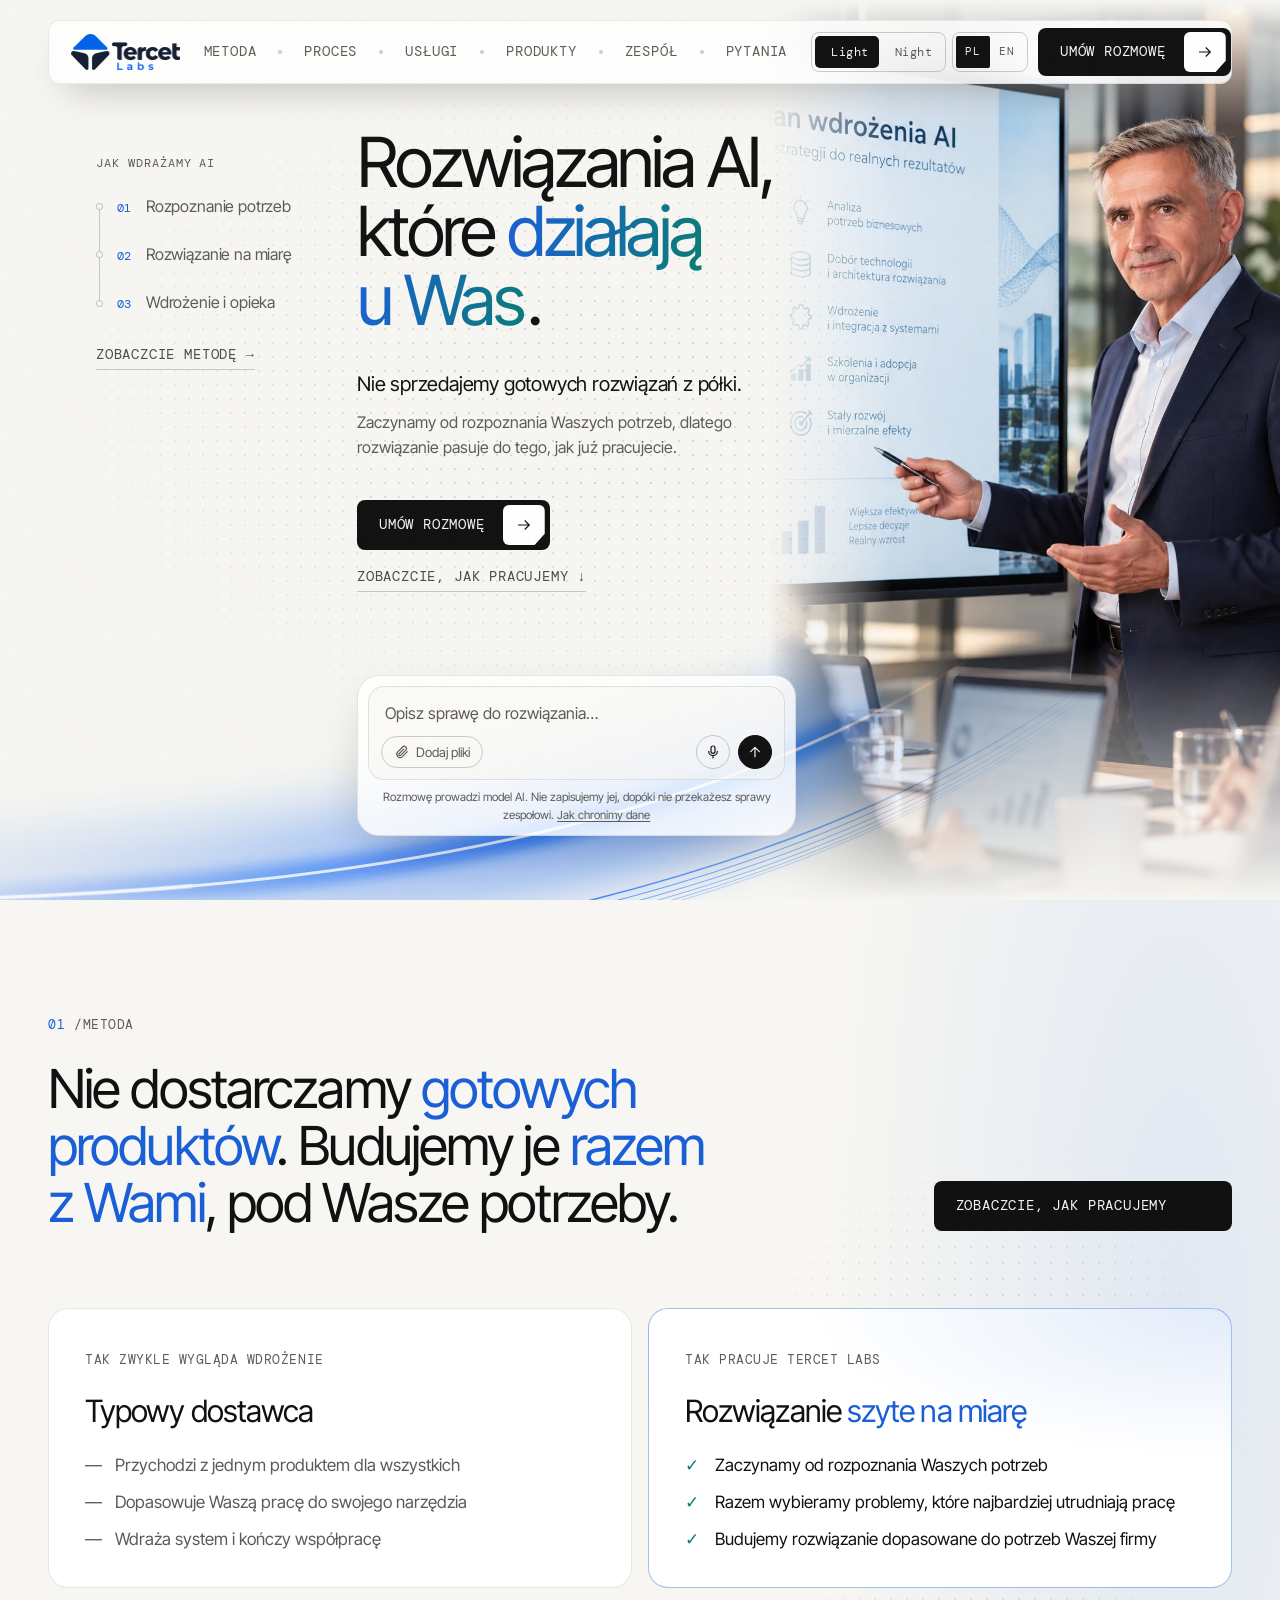
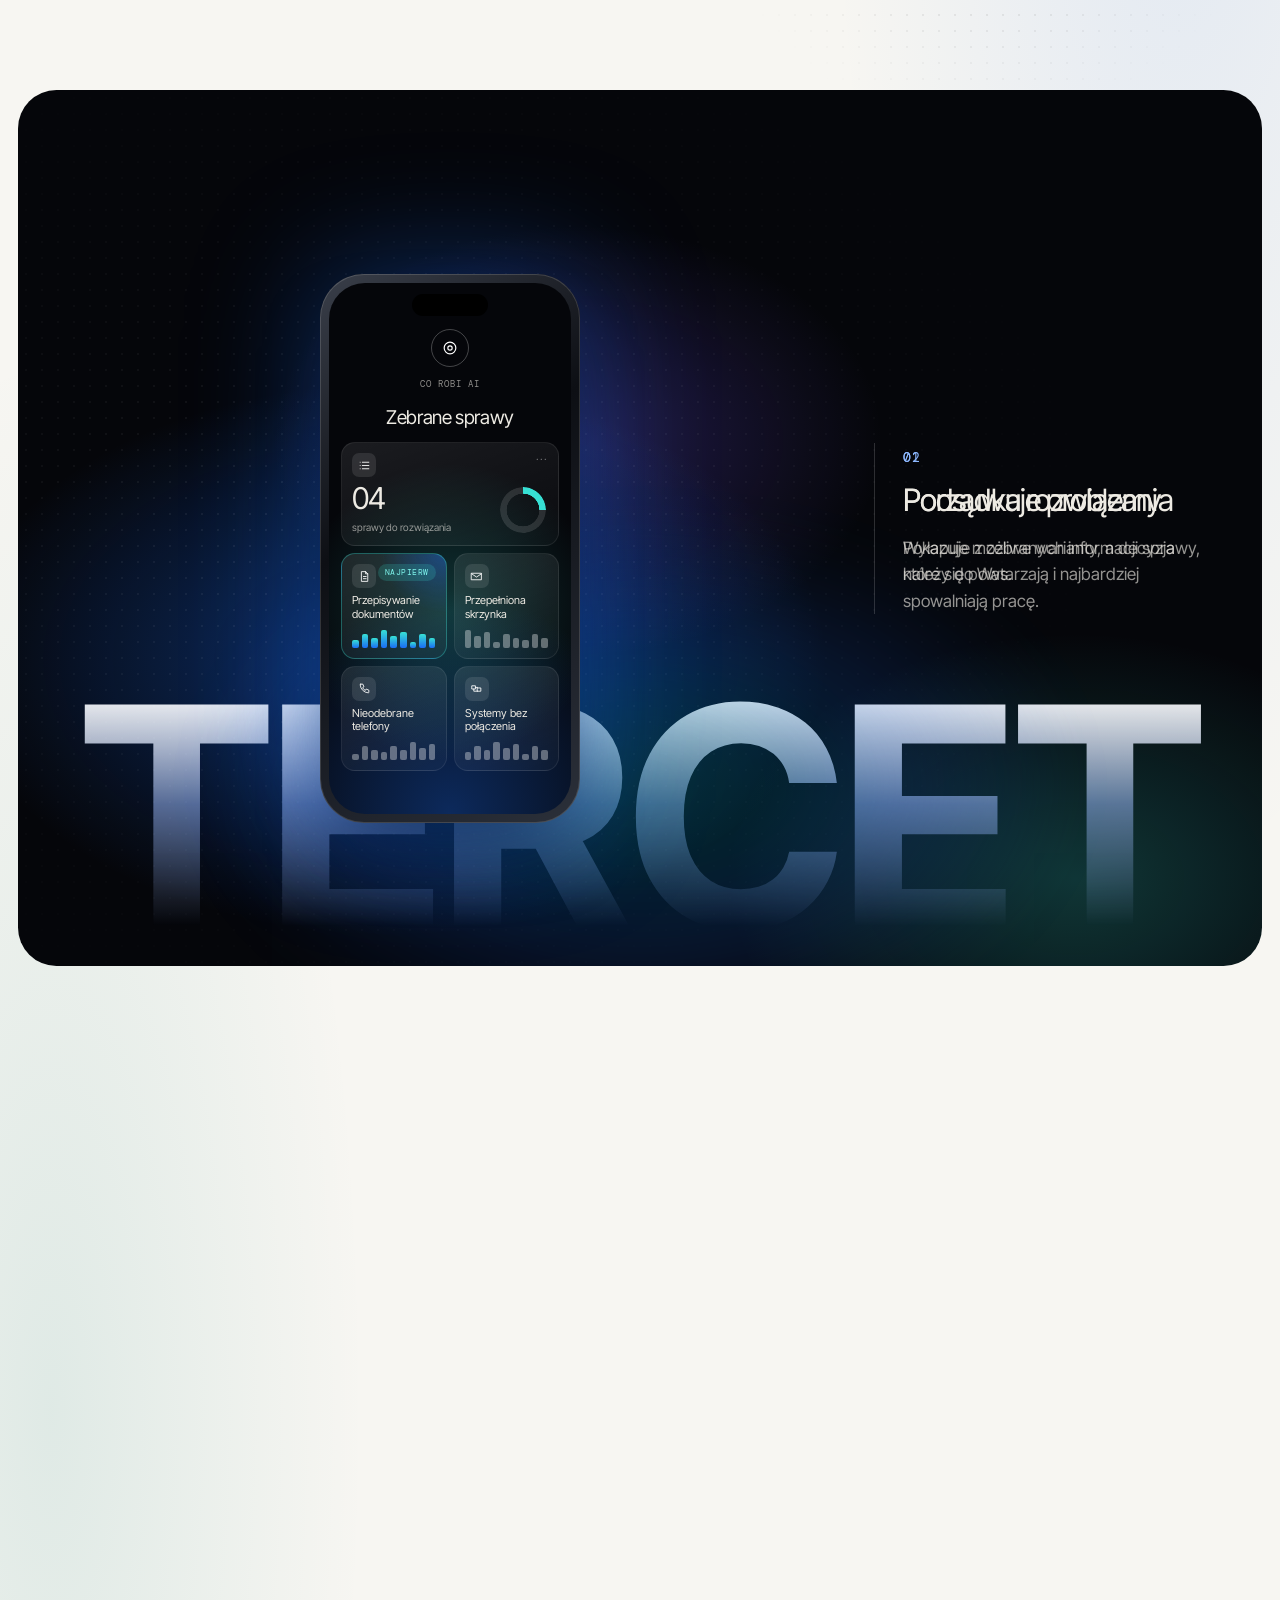
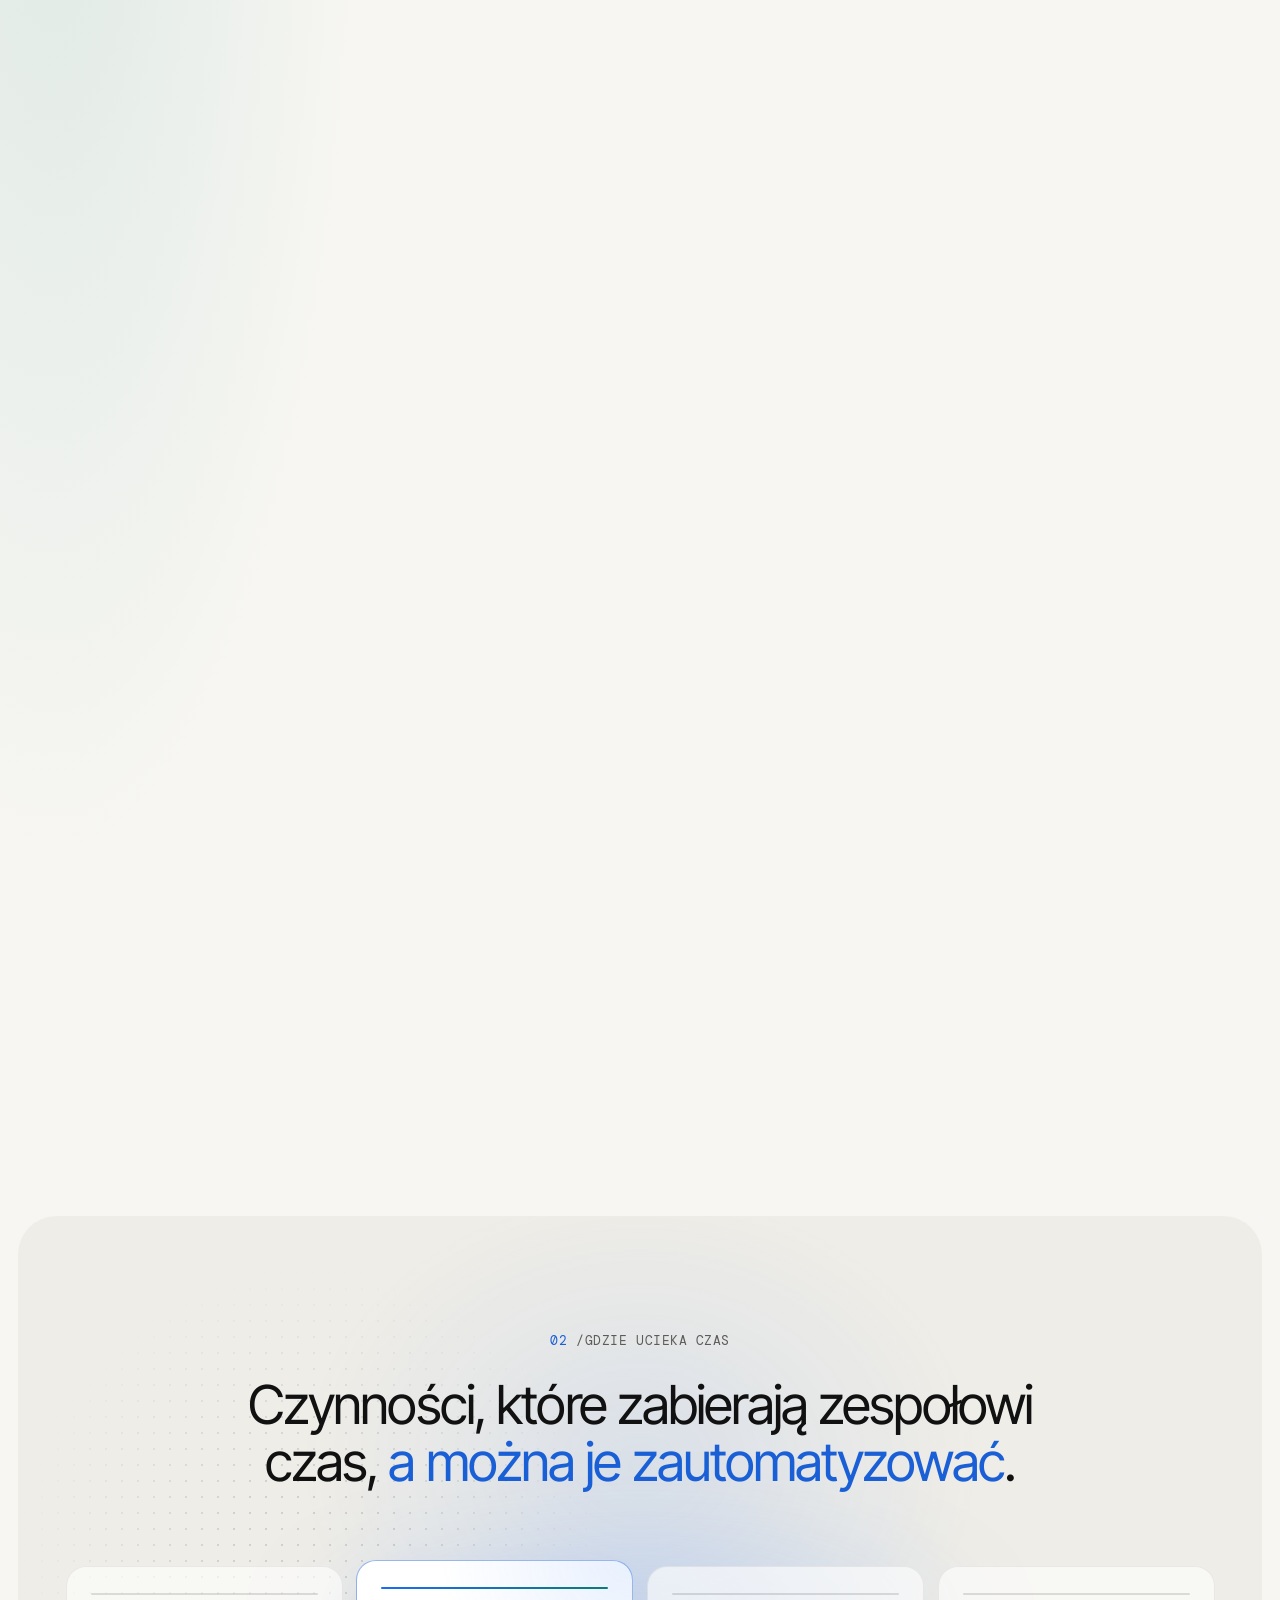
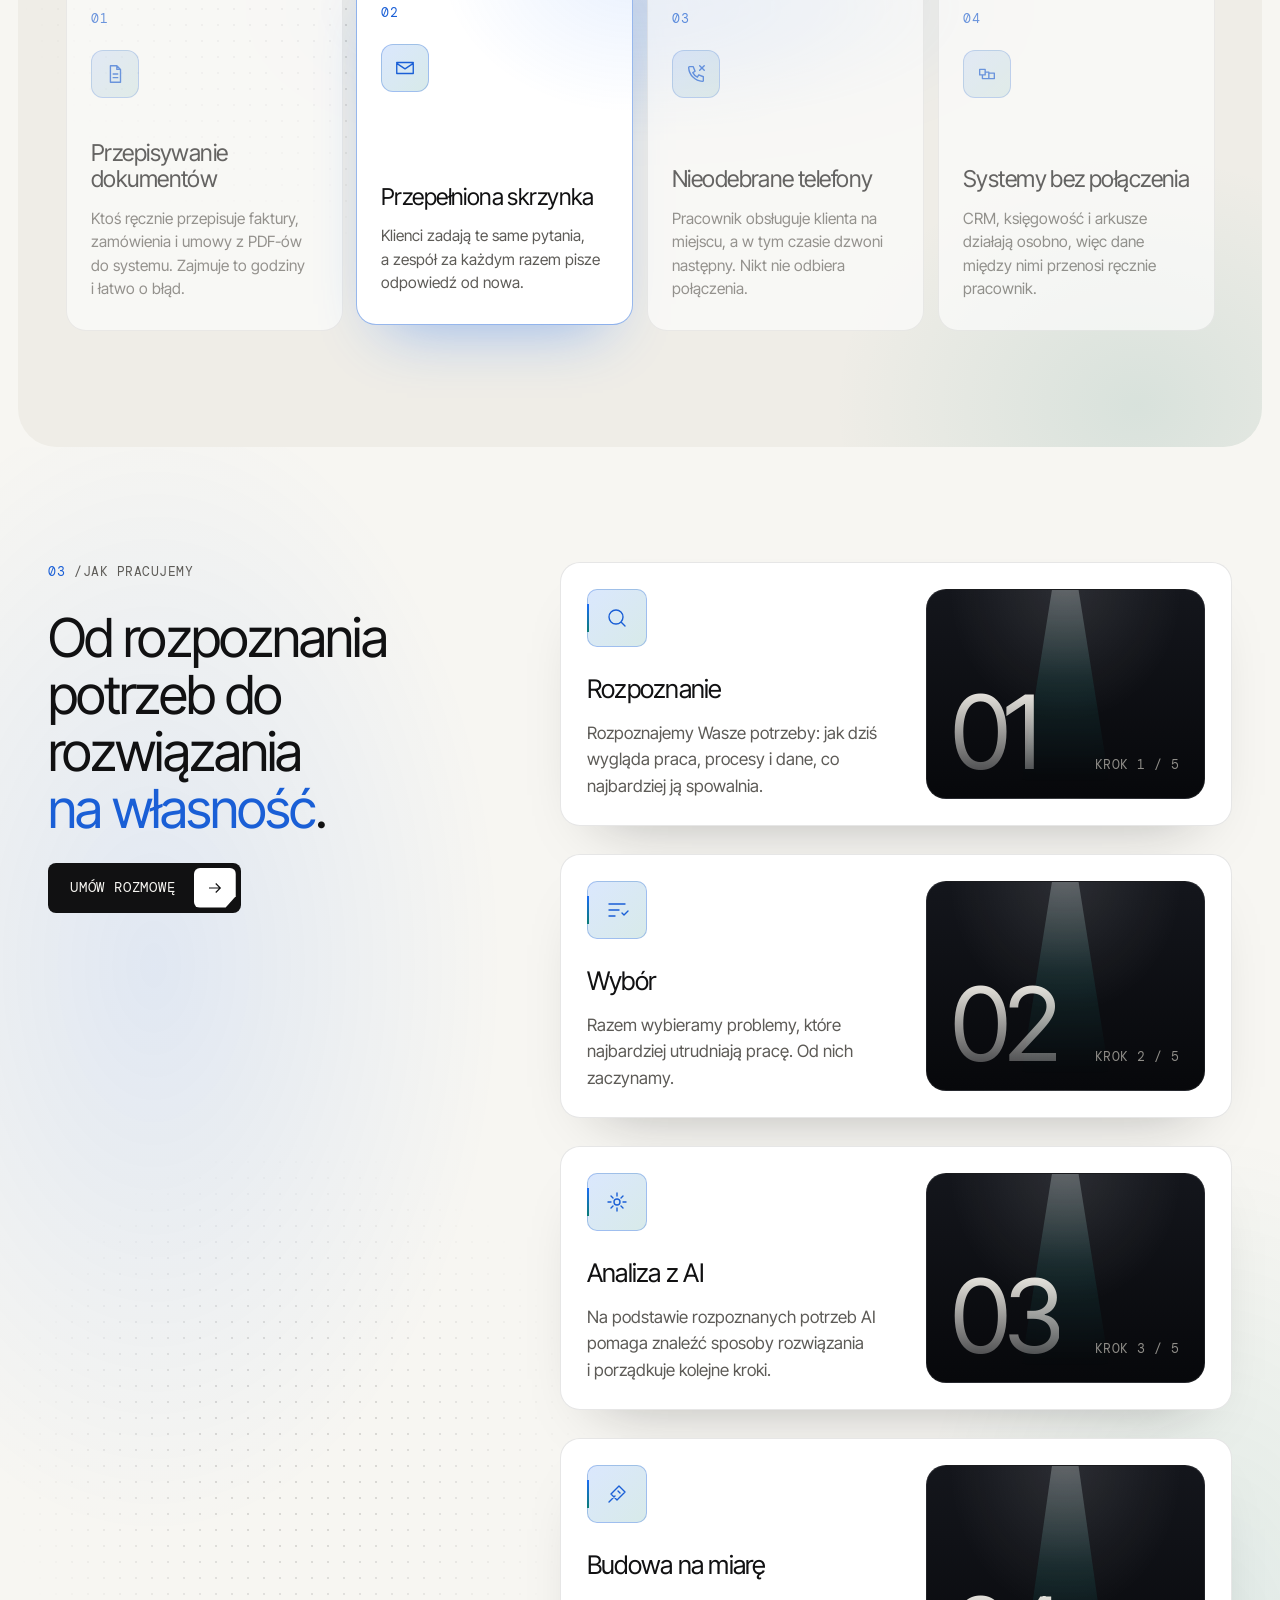
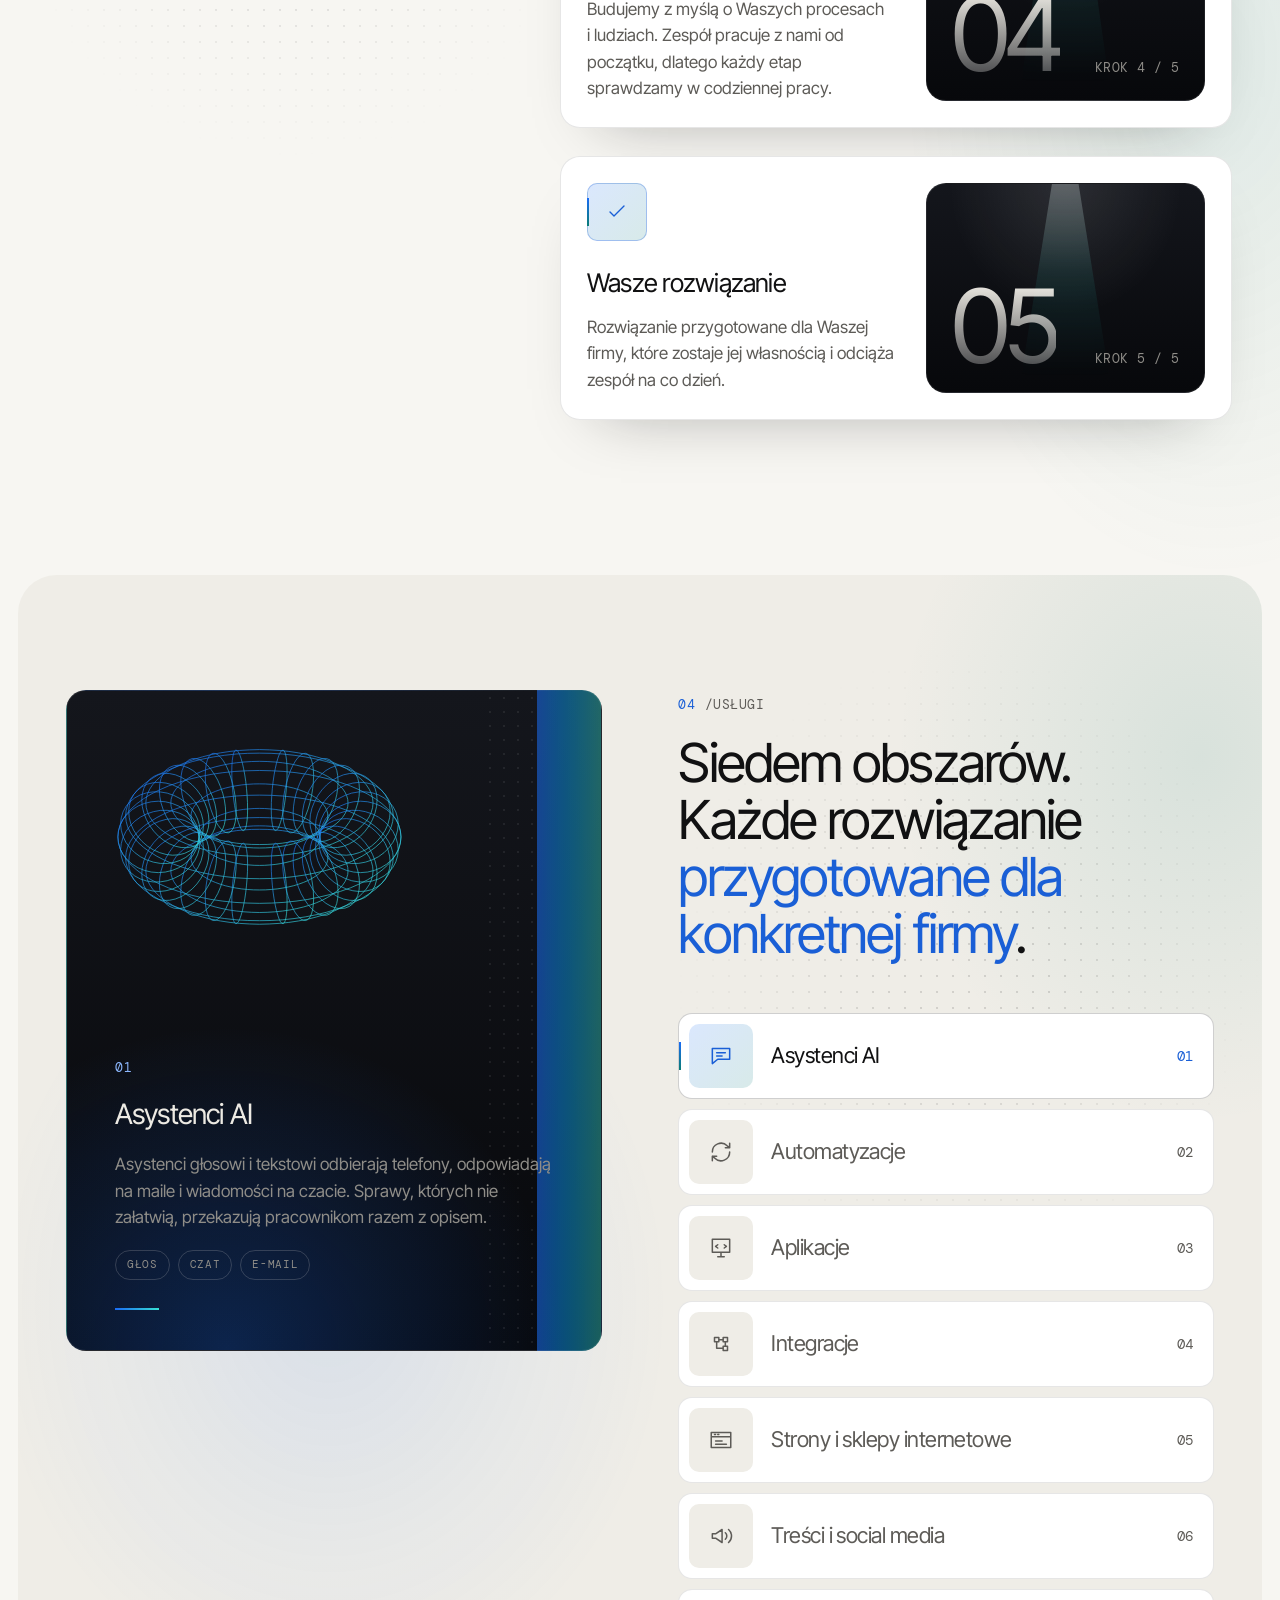
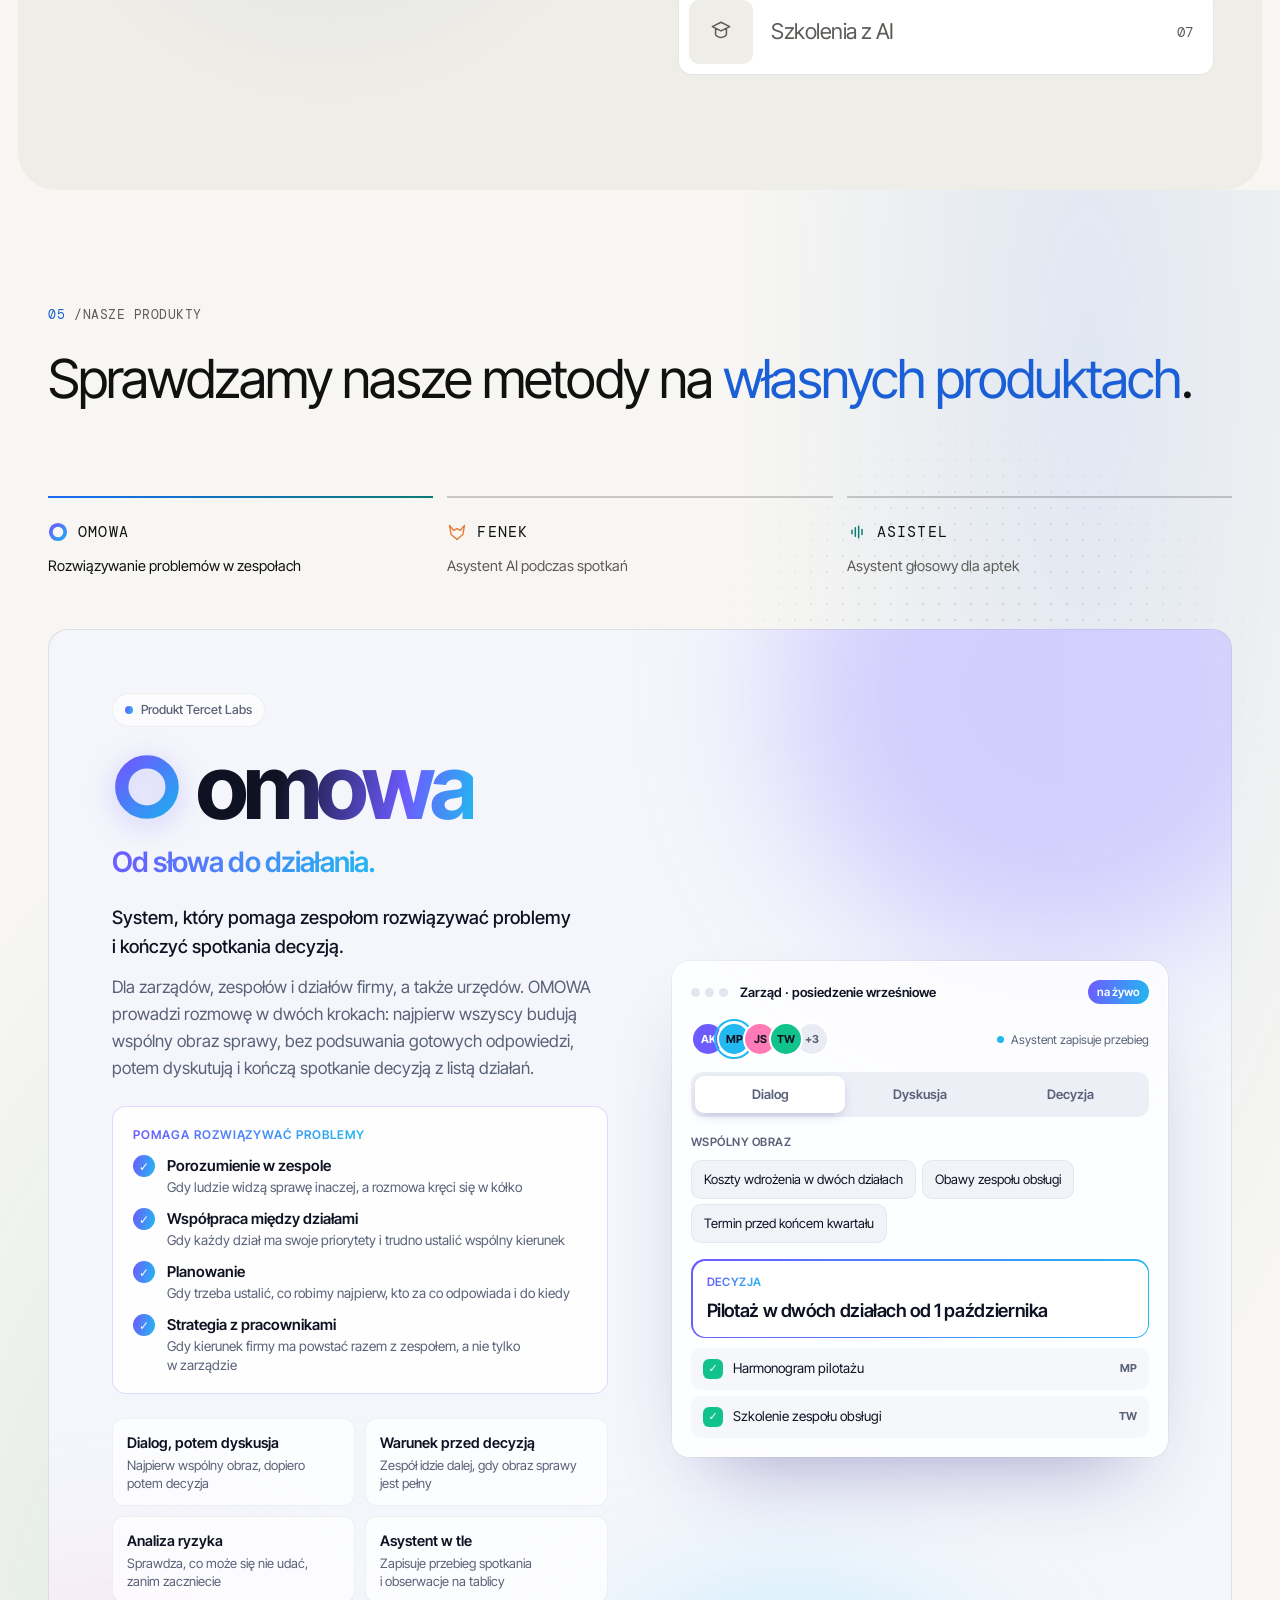
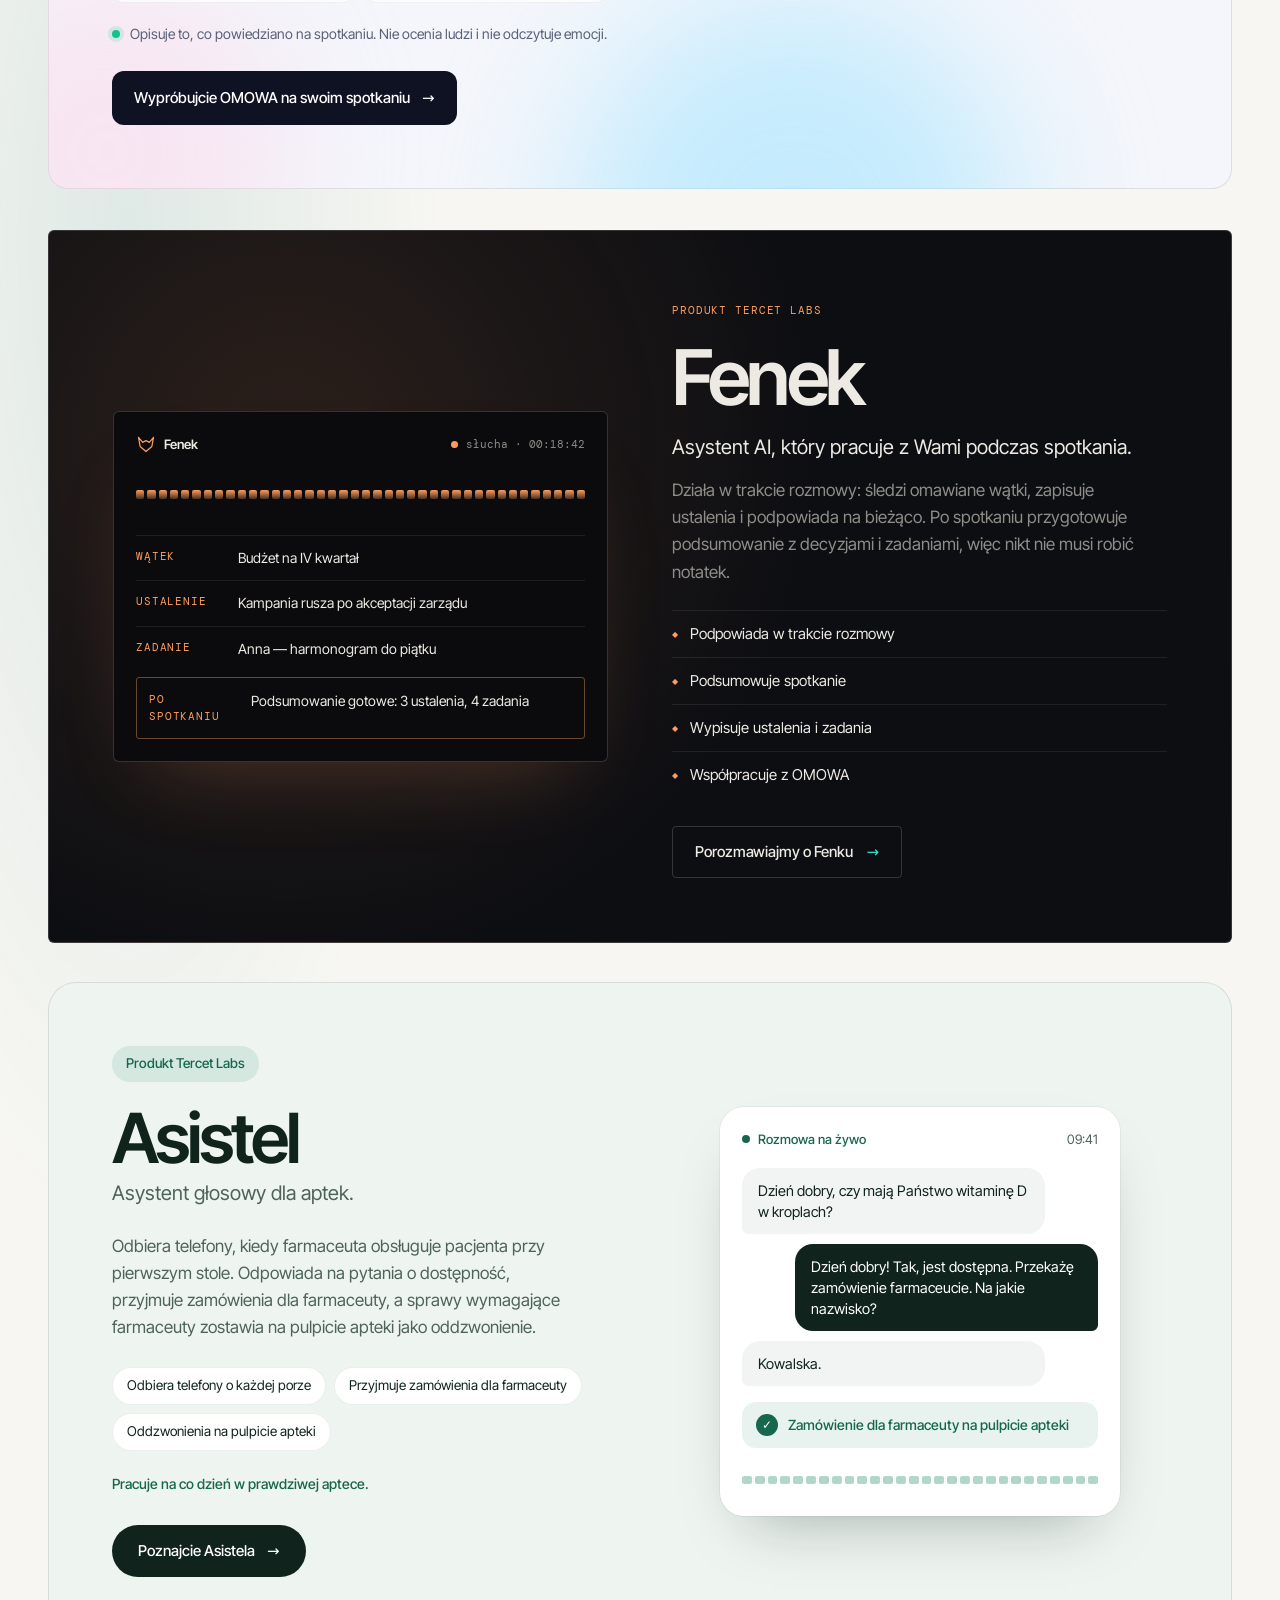
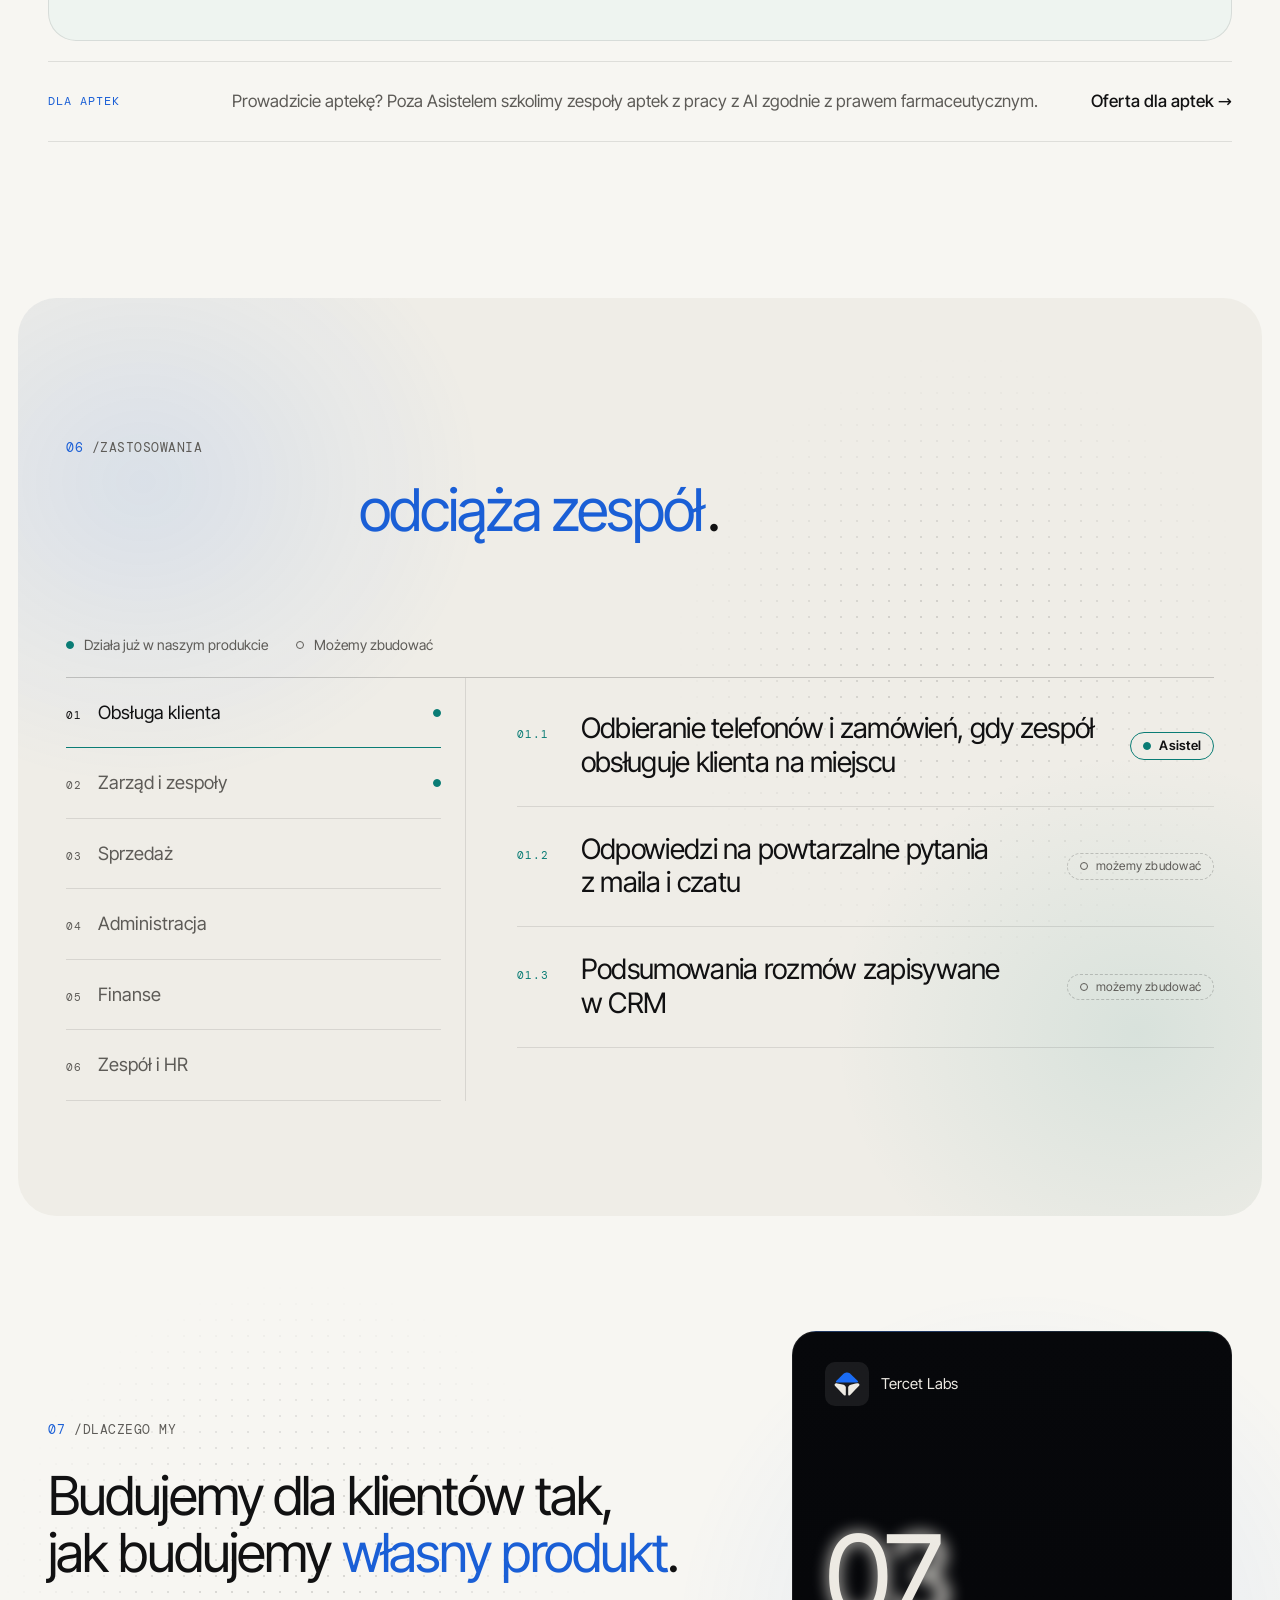
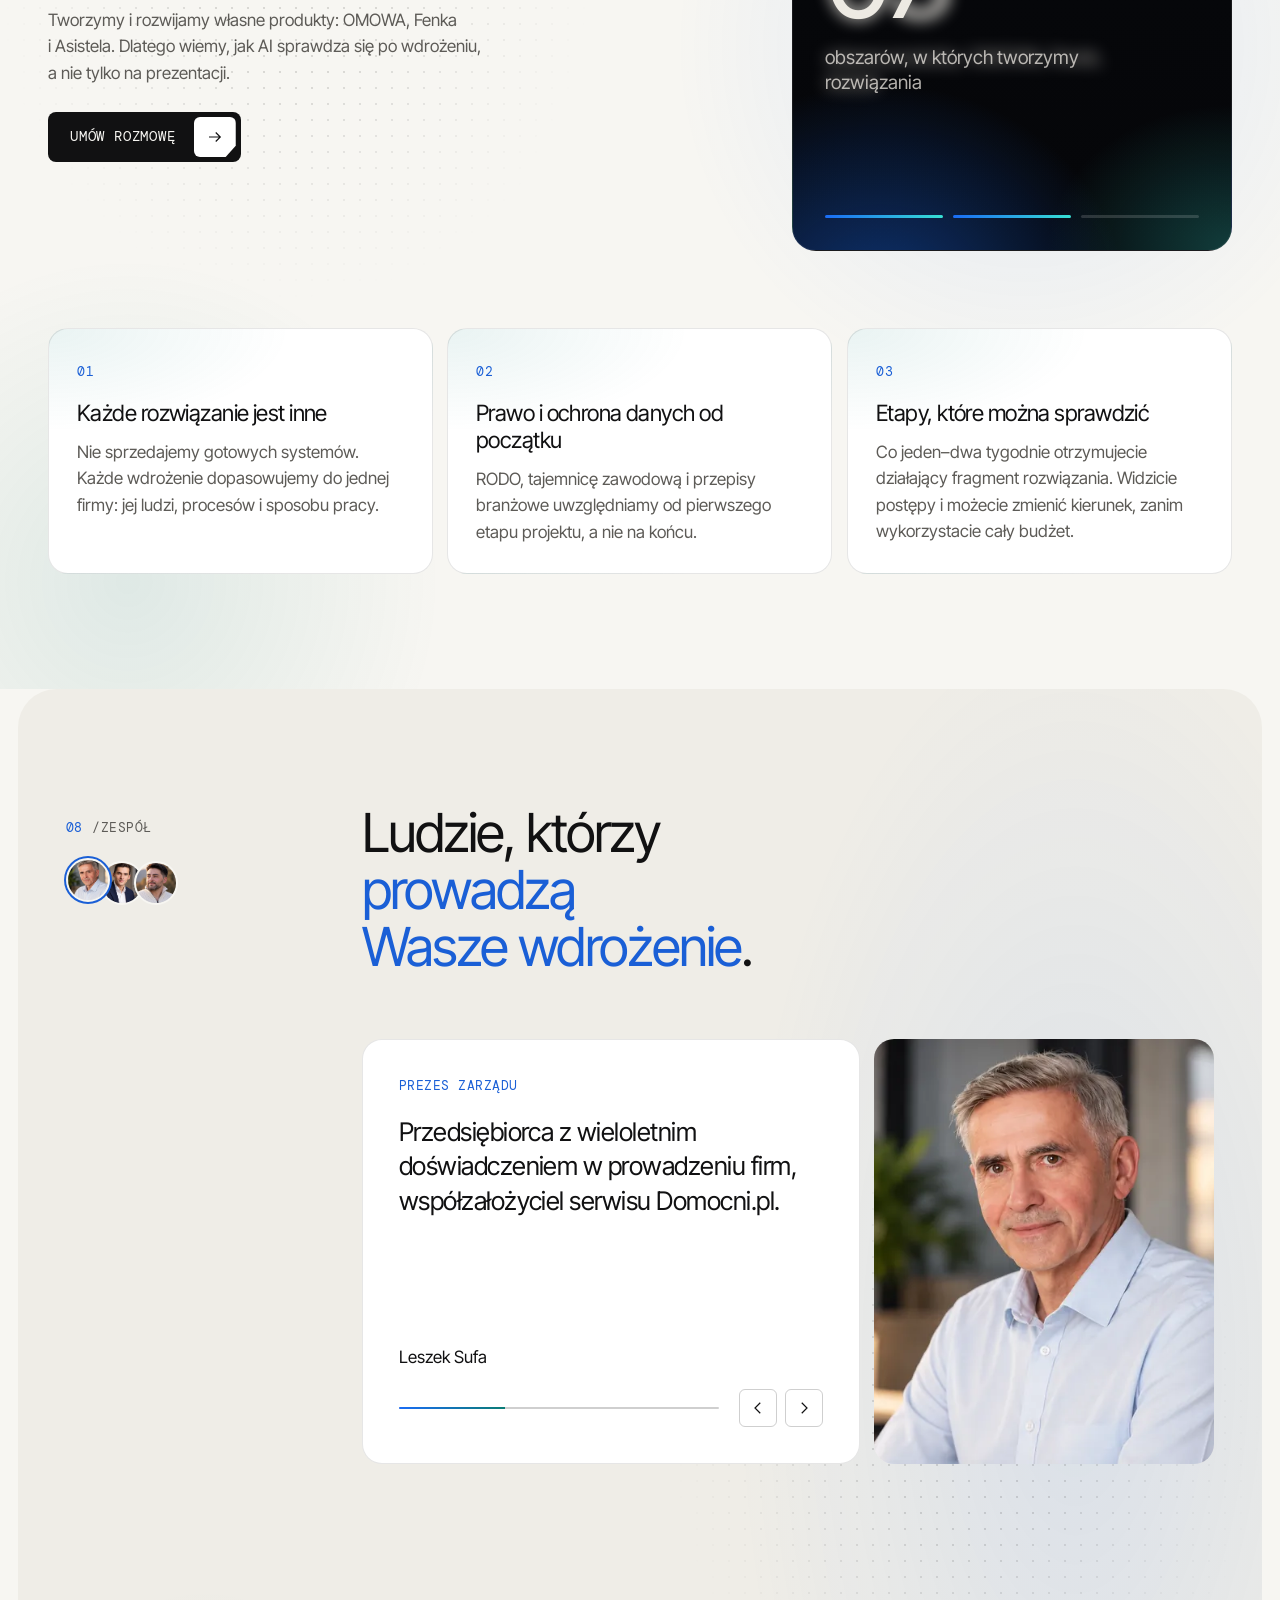
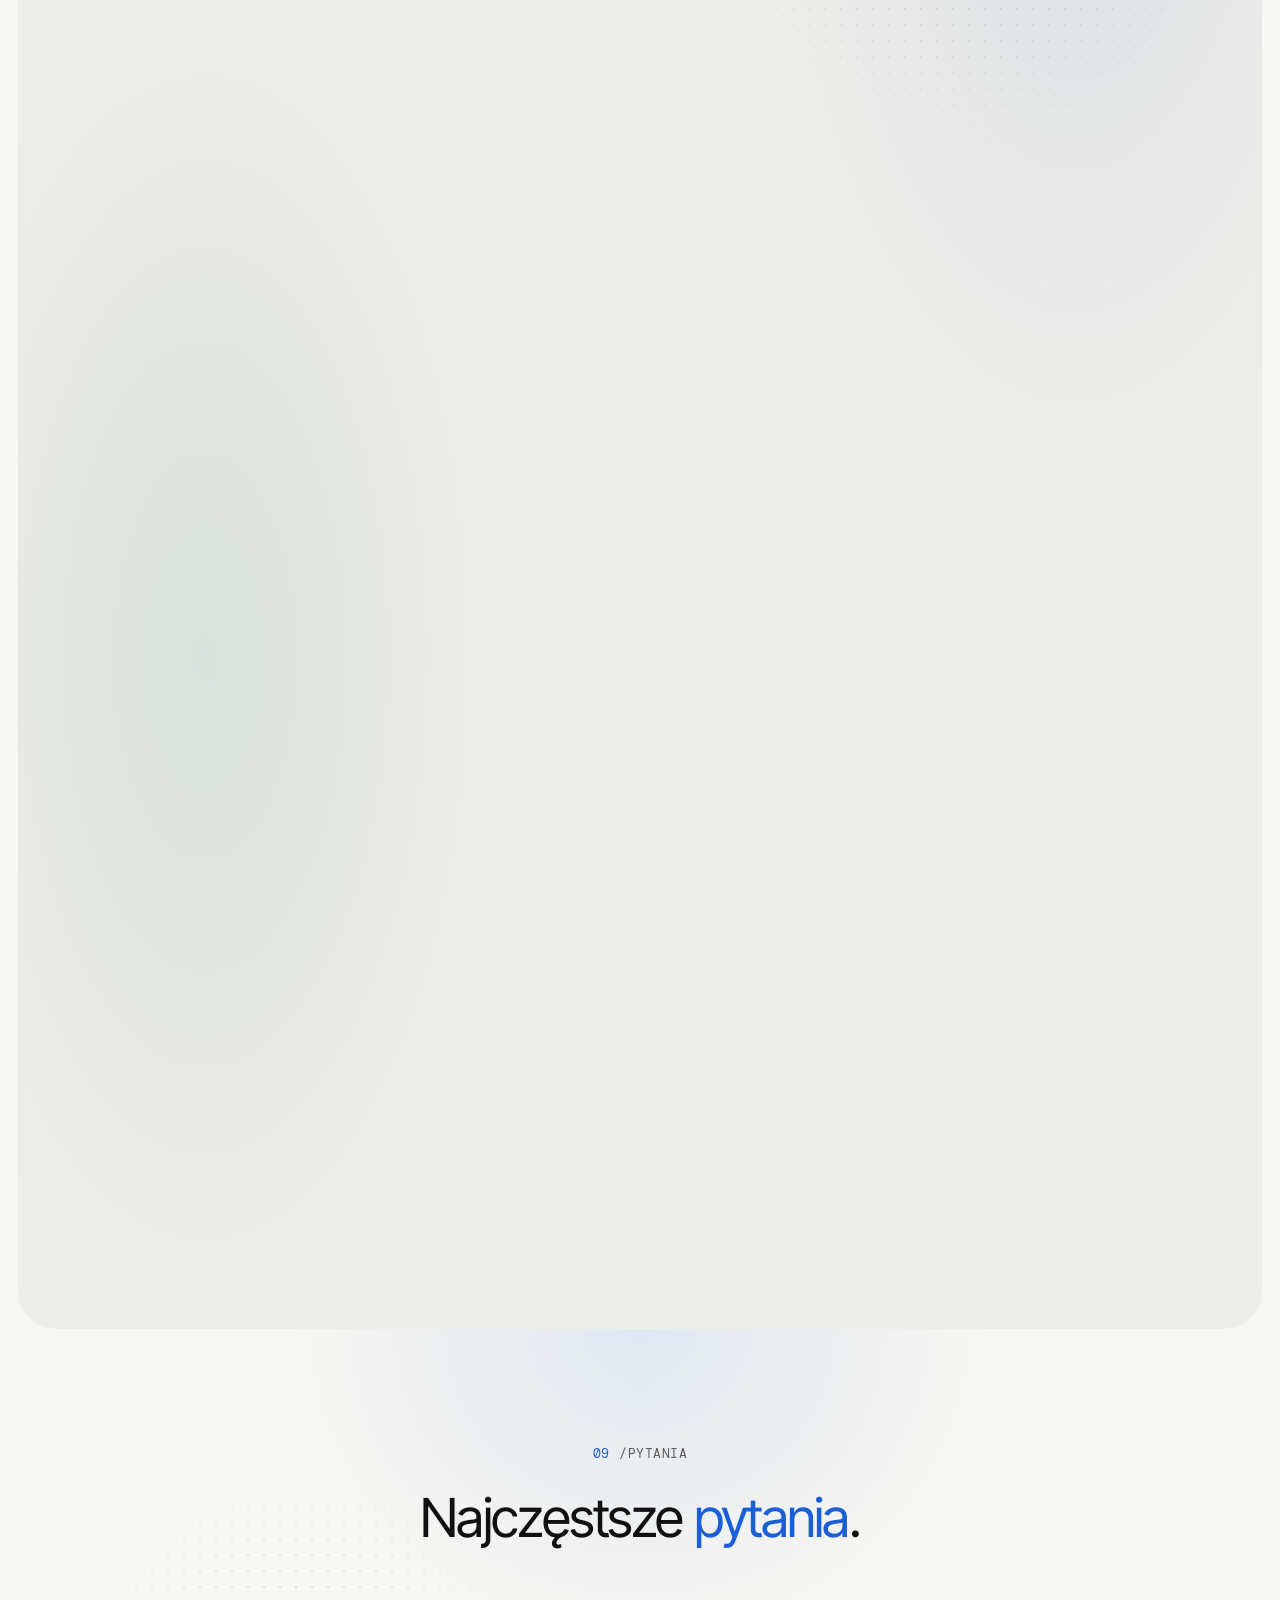
==== commit af149dde: "Czat: adres agenta na Cloudflare Workers (VPS wyłączony) Co-Authored-By: Claude Opus 5.5 <noreply@an" ====
--- a/index.html
+++ b/index.html
@@ -19,4 +19,4 @@
     })();</script><meta name="viewport" content="width=device-width, initial-scale=1"><title>Tercet Labs — wdrażamy AI w firmach razem z ich zespołami</title><meta name="description" content="Zaczynamy od rozpoznania potrzeb firmy, razem wybieramy problemy, które najbardziej utrudniają pracę, i z pomocą AI budujemy rozwiązanie dopasowane do firmy. Rozwiązanie zostaje jej własnością."><meta name="theme-color" content="#f7f6f2" data-theme-color><link rel="canonical" href="https://tercetlabs.pl/"><link rel="alternate" hreflang="pl" href="https://tercetlabs.pl/"><link rel="alternate" hreflang="en" href="https://tercetlabs.pl/en/"><link rel="alternate" hreflang="x-default" href="https://tercetlabs.pl/"><link rel="icon" type="image/png" sizes="64x64" href="/favicon.png"><link rel="apple-touch-icon" href="/apple-touch-icon.png"><meta property="og:title" content="Tercet Labs — wdrażamy AI w firmach razem z ich zespołami"><meta property="og:description" content="Zaczynamy od rozpoznania potrzeb firmy, razem wybieramy problemy, które najbardziej utrudniają pracę, i z pomocą AI budujemy rozwiązanie dopasowane do firmy. Rozwiązanie zostaje jej własnością."><meta property="og:locale" content="pl_PL"><meta property="og:locale:alternate" content="en_GB"><meta property="og:type" content="website"><meta property="og:image" content="https://tercetlabs.pl/brand/og.png"><meta property="og:image:width" content="1200"><meta property="og:image:height" content="630"><script type="application/ld+json">{"@context":"https://schema.org","@type":"Organization","name":"Tercet Labs sp. z o.o.","legalName":"Tercet Labs spółka z ograniczoną odpowiedzialnością","url":"https://tercetlabs.pl","email":"kontakt@tercetlabs.pl","taxID":"5362006891","address":{"@type":"PostalAddress","streetAddress":"ul. Gen. Lucjana Żeligowskiego 27/18","postalCode":"05-123","addressLocality":"Chotomów","addressCountry":"PL"}}</script><style>@font-face{font-family:Inter Tight Variable;font-style:normal;font-weight:100 900;font-display:swap;src:url(/_astro/inter-tight.CTD_b1qW.woff2)format("woff2-variations");unicode-range:U+??,U+131,U+152-153,U+2BB-2BC,U+2C6,U+2DA,U+2DC,U+304,U+308,U+329,U+2000-206F,U+20AC,U+2122,U+2191,U+2193,U+2212,U+2215,U+FEFF,U+FFFD}@font-face{font-family:Inter Tight Variable;font-style:normal;font-weight:100 900;font-display:swap;src:url(/_astro/inter-tight-ext.DiM_GvHw.woff2)format("woff2-variations");unicode-range:U+100-2BA,U+2BD-2C5,U+2C7-2CC,U+2CE-2D7,U+2DD-2FF,U+304,U+308,U+329,U+1D00-1DBF,U+1E00-1E9F,U+1EF2-1EFF,U+2020,U+20A0-20AB,U+20AD-20C0,U+2113,U+2C60-2C7F,U+A720-A7FF}@font-face{font-family:Instrument Serif;font-style:normal;font-weight:400;font-display:swap;src:url(/_astro/instrument-serif.DdhWG2SM.woff2)format("woff2");unicode-range:U+??,U+131,U+152-153,U+2BB-2BC,U+2C6,U+2DA,U+2DC,U+304,U+308,U+329,U+2000-206F,U+20AC,U+2122,U+2191,U+2193,U+2212,U+2215,U+FEFF,U+FFFD}@font-face{font-family:Instrument Serif;font-style:normal;font-weight:400;font-display:swap;src:url(/_astro/instrument-serif-ext.C7FU8bi1.woff2)format("woff2");unicode-range:U+100-2BA,U+2BD-2C5,U+2C7-2CC,U+2CE-2D7,U+2DD-2FF,U+304,U+308,U+329,U+1D00-1DBF,U+1E00-1E9F,U+1EF2-1EFF,U+2020,U+20A0-20AB,U+20AD-20C0,U+2113,U+2C60-2C7F,U+A720-A7FF}@font-face{font-family:Instrument Serif;font-style:italic;font-weight:400;font-display:swap;src:url(/_astro/instrument-serif-i.BsBw74gu.woff2)format("woff2");unicode-range:U+??,U+131,U+152-153,U+2BB-2BC,U+2C6,U+2DA,U+2DC,U+304,U+308,U+329,U+2000-206F,U+20AC,U+2122,U+2191,U+2193,U+2212,U+2215,U+FEFF,U+FFFD}@font-face{font-family:Instrument Serif;font-style:italic;font-weight:400;font-display:swap;src:url(/_astro/instrument-serif-i-ext.USwdnAgp.woff2)format("woff2");unicode-range:U+100-2BA,U+2BD-2C5,U+2C7-2CC,U+2CE-2D7,U+2DD-2FF,U+304,U+308,U+329,U+1D00-1DBF,U+1E00-1E9F,U+1EF2-1EFF,U+2020,U+20A0-20AB,U+20AD-20C0,U+2113,U+2C60-2C7F,U+A720-A7FF}@font-face{font-family:DM Mono;font-style:normal;font-weight:400;font-display:swap;src:url(/_astro/dm-mono-400.B4PNi-Jp.woff2)format("woff2");unicode-range:U+??,U+131,U+152-153,U+2BB-2BC,U+2C6,U+2DA,U+2DC,U+304,U+308,U+329,U+2000-206F,U+20AC,U+2122,U+2191,U+2193,U+2212,U+2215,U+FEFF,U+FFFD}@font-face{font-family:DM Mono;font-style:normal;font-weight:400;font-display:swap;src:url(/_astro/dm-mono-400-ext.CEPR5thp.woff2)format("woff2");unicode-range:U+100-2BA,U+2BD-2C5,U+2C7-2CC,U+2CE-2D7,U+2DD-2FF,U+304,U+308,U+329,U+1D00-1DBF,U+1E00-1E9F,U+1EF2-1EFF,U+2020,U+20A0-20AB,U+20AD-20C0,U+2113,U+2C60-2C7F,U+A720-A7FF}@font-face{font-family:DM Mono;font-style:normal;font-weight:500;font-display:swap;src:url(/_astro/dm-mono-500.DOEb2sS3.woff2)format("woff2");unicode-range:U+??,U+131,U+152-153,U+2BB-2BC,U+2C6,U+2DA,U+2DC,U+304,U+308,U+329,U+2000-206F,U+20AC,U+2122,U+2191,U+2193,U+2212,U+2215,U+FEFF,U+FFFD}@font-face{font-family:DM Mono;font-style:normal;font-weight:500;font-display:swap;src:url(/_astro/dm-mono-500-ext.BDk6y0Kt.woff2)format("woff2");unicode-range:U+100-2BA,U+2BD-2C5,U+2C7-2CC,U+2CE-2D7,U+2DD-2FF,U+304,U+308,U+329,U+1D00-1DBF,U+1E00-1E9F,U+1EF2-1EFF,U+2020,U+20A0-20AB,U+20AD-20C0,U+2113,U+2C60-2C7F,U+A720-A7FF}:root{color-scheme:light;--bg:#f7f6f2;--bg-2:#efede7;--surface:#fff;--text-rgb:17, 17, 18;--line:#1111121a;--line-strong:#11111233;--text:#111112;--muted:#5d5b57;--brand:#1a6cf5;--accent:#1a5fd6;--accent-dim:#1a5fd61f;--glow:#0a7c75;--glow-dim:#0a7c751f;--shine:#37e0d4;--sygnet-skrzydlo:#24335e;--nav-bg:#f7f6f2fb;--chip-bg:#ffffffb8;--card-bg:#fff;--btn-solid-hover-bg:var(--brand);--btn-solid-hover-fg:#fff;--btn-solid-hover-arr:#fff;--grain-opacity:.025;--island-ring:#1111121a;--aura-opacity:.45;--paper:#0f0f11;--ink:#edeae3;--ink-muted:#8f8d88;--ink-line:#edeae31f;--sans:"Inter Tight Variable", "Inter Tight", system-ui, -apple-system, "Segoe UI", sans-serif;--serif:"Instrument Serif", "Times New Roman", Georgia, serif;--mono:"JetBrains Mono", ui-monospace, "SFMono-Regular", Consolas, monospace;--gutter:clamp(20px, 4vw, 48px);--max:1280px;--radius:4px;--ease:cubic-bezier(.2, .7, .1, 1)}:root[data-theme=dark],:root:not([data-theme=dark]) .inverse,.tone-dark{color-scheme:dark;--bg:#0a0a0b;--bg-2:#0f0f11;--surface:#141416;--text-rgb:237, 234, 227;--line:#edeae317;--line-strong:#edeae32e;--text:#edeae3;--muted:#8f8d88;--brand:#1a6cf5;--accent:#8db8ff;--accent-dim:#8db8ff29;--glow:#37e0d4;--glow-dim:#37e0d429;--shine:#fff;--sygnet-skrzydlo:#e9edf5;--nav-bg:#0a0a0bf7;--chip-bg:#0a0a0b99;--card-bg:#111114;--btn-solid-hover-bg:#fff;--btn-solid-hover-fg:#0a0a0b;--btn-solid-hover-arr:var(--brand);--grain-opacity:.035;--island-ring:transparent;--aura-opacity:1}:root[data-theme=dark]{--paper:#f2f0ea;--ink:#111112;--ink-muted:#5d5b57;--ink-line:#1111121f}.tone-dark{color:var(--text)}*,:before,:after{box-sizing:border-box}.theme-switching body,.theme-switching body *,.theme-switching body :before,.theme-switching body :after{transition:background-color .4s var(--ease), color .4s var(--ease), border-color .4s var(--ease), fill .4s var(--ease), stroke .4s var(--ease)!important}html{scroll-behavior:smooth;-webkit-text-size-adjust:100%}body{background:var(--bg);color:var(--text);font-family:var(--sans);font-feature-settings:"ss01", "cv11";-webkit-font-smoothing:antialiased;margin:0;font-size:17px;line-height:1.6;overflow-x:hidden}body:before{content:"";pointer-events:none;z-index:100;opacity:var(--grain-opacity);background-image:url("data:image/svg+xml,%3Csvg xmlns='http://www.w3.org/2000/svg' width='160' height='160'%3E%3Cfilter id='n'%3E%3CfeTurbulence type='fractalNoise' baseFrequency='.9' numOctaves='2' stitchTiles='stitch'/%3E%3C/filter%3E%3Crect width='100%25' height='100%25' filter='url(%23n)'/%3E%3C/svg%3E");position:fixed;inset:0}img,svg{max-width:100%;display:block}a{color:inherit;text-decoration:none}::selection{background:var(--glow);color:var(--bg)}.wrap{width:100%;max-width:var(--max);padding-inline:var(--gutter);margin-inline:auto}em{font-family:var(--serif);letter-spacing:-.01em;font-style:italic;font-weight:400}.mono{font-family:var(--mono);letter-spacing:.08em;text-transform:uppercase;font-size:12px}.btn{--h:52px;height:var(--h);border-radius:var(--radius);font-family:var(--sans);letter-spacing:-.005em;cursor:pointer;transition:background .35s var(--ease), color .35s var(--ease), border-color .35s var(--ease), translate .4s var(--ease);white-space:nowrap;translate:var(--bx,0px) var(--by,0px);border:1px solid #0000;align-items:center;gap:14px;padding-inline:22px;font-size:15px;font-weight:500;display:inline-flex}.btn .arr{color:var(--glow);transition:transform .35s var(--ease)}.btn:hover .arr{transform:translate(4px)}.btn--solid{background:var(--text);color:var(--bg)}.btn--solid .arr{color:var(--brand)}.btn--solid:hover{background:var(--btn-solid-hover-bg);color:var(--btn-solid-hover-fg)}.btn--solid:hover .arr{color:var(--btn-solid-hover-arr)}.btn--ghost{border-color:var(--line-strong);color:var(--text)}.btn--ghost:hover{border-color:var(--text)}.sec{border-top:1px solid var(--line);padding-block:clamp(96px,13vw,180px);position:relative}.sec-head{grid-template-columns:repeat(12,1fr);gap:24px;margin-bottom:clamp(56px,7vw,96px);display:grid}.sec-head .mono{color:var(--muted);grid-column:1/4;padding-top:.9em}.sec-head .mono:before{content:"";background:linear-gradient(135deg, var(--brand), var(--glow));clip-path:polygon(50% 0,100% 100%,0 100%);width:.62em;height:.55em;transition:transform 1.2s var(--ease) .3s;margin-right:.7em;display:inline-block;transform:rotate(-90deg)}.sec-head .mono.is-in:before{transform:rotate(180deg)}.sec:hover .sec-head .mono:before{transition-duration:2.4s;transform:rotate(540deg)}.sec-head h2{letter-spacing:-.035em;text-wrap:balance;grid-column:4/13;margin:0;font-size:clamp(2.1rem,4.6vw,4rem);font-weight:500;line-height:1.04}.sec-head h2 em{color:var(--accent);font-size:1.08em}.sec-head h2 em,.hero h1 em{background:linear-gradient(100deg, var(--accent) 0%, var(--accent) 38%, var(--shine) 46%, var(--glow) 54%, var(--accent) 62%, var(--accent) 100%);color:#0000;background-position:100% 0;background-size:260% 100%;-webkit-background-clip:text;background-clip:text;padding-right:.08em}.is-in .line-mask>span em,.line-mask.is-in>span em{animation:blysk 2.2s var(--ease) .6s both}.sec-head h2:hover em{animation:blysk-hover 1.6s var(--ease) both}@keyframes blysk{0%{background-position:100% 0}to{background-position:0 0}}@keyframes blysk-hover{0%{background-position:100% 0}to{background-position:0 0}}[data-spot]{isolation:isolate;position:relative}[data-spot]:after{content:"";z-index:-1;pointer-events:none;background:radial-gradient(320px circle at var(--mx,50%) var(--my,50%), var(--glow-dim), transparent 70%);opacity:0;transition:opacity .45s var(--ease);position:absolute;inset:0}[data-spot]:hover:after{opacity:1}.inverse [data-spot]:after{background:radial-gradient(320px circle at var(--mx,50%) var(--my,50%), #1a6cf51a, transparent 70%)}@media (width<=860px){.sec-head{grid-template-columns:1fr;gap:18px}.sec-head .mono,.sec-head h2{grid-column:auto;padding-top:0}}[data-reveal]{opacity:0;transition:opacity 1.1s var(--ease), transform 1.4s var(--ease), filter 1.1s var(--ease);transition-delay:var(--d,0s);will-change:transform, opacity;transform:translateY(64px)}[data-reveal=left]{transform:translate(-96px)}[data-reveal=right]{transform:translate(96px)}[data-reveal=zoom]{filter:blur(10px);transform:scale(.82)}.hero,.sec,.inverse,.foot{overflow-x:clip}[data-parallax]{will-change:transform}[data-reveal].is-in{opacity:1;filter:none;transform:none}.line-mask{padding-bottom:.08em;display:block;overflow:hidden}.line-mask>span{transition:transform 1.1s var(--ease);transition-delay:var(--d,0s);display:block;transform:translateY(105%)}.is-in .line-mask>span,.line-mask.is-in>span{transform:none}@media (prefers-reduced-motion:reduce){html{scroll-behavior:auto}[data-reveal],.line-mask>span{opacity:1!important;transition:none!important;transform:none!important}*,:before,:after{animation-duration:.001ms!important;animation-iteration-count:1!important}}.sr-only{clip:rect(0 0 0 0);white-space:nowrap;width:1px;height:1px;position:absolute;overflow:hidden}:focus-visible{outline:1px solid var(--accent);outline-offset:3px}:root{--r-karta:20px;--r-btn:8px;--cien:0 18px 52px -14px #11111238;--szklo:#ffffffd6;--szklo-line:#1111121a;--szklo-blysk:inset 0 1px 0 #ffffffe6;--display:var(--sans);--z-btn-bg:#111112;--z-btn-fg:#f7f6f2;--z-btn-kafel:#fff;--z-btn-kafel-fg:#111112;--z-wstega-1:#1a6cf5;--z-wstega-2:#37e0d4;--z-kropki:#11111217;--z-panel-gora:#14161c;--z-panel-dol:#07080b;--z-panel-glebia:#050609;--z-kapsula:#ffffffd6;--z-kapsula-pelna:#fffffff5;--z-kapsula-linia:#11111214;--z-na-ciemnym:#edeae3}:root[data-theme=dark],.tone-dark{--bg:#050507;--bg-2:#0b0c10;--surface:#0d0e12;--card-bg:#0d0e12;--cien:0 18px 52px -14px #0009;--szklo:#101218d1;--szklo-line:#ffffff1f;--szklo-blysk:inset 0 1px 0 #ffffff24;--z-btn-bg:#17181d;--z-btn-fg:#edeae3;--z-btn-kafel:#fff;--z-btn-kafel-fg:#0a0a0b;--z-kropki:#ffffff17;--nav-bg:#050507e6;--z-kapsula:#0e0f13d1;--z-kapsula-pelna:#0a0b0ef2;--z-kapsula-linia:#ffffff14}.tone-dark{background:var(--bg)}:root{--mono:"DM Mono", ui-monospace, "SFMono-Regular", Consolas, monospace}em{font-family:inherit;font-style:normal;font-weight:inherit;letter-spacing:inherit}.sec-head h2 em,.hero h1 em{font-size:1em}[hidden]{display:none!important}.z-label{font-family:var(--mono);letter-spacing:.04em;text-transform:uppercase;color:var(--muted);gap:.7em;margin:0;font-size:13px;display:inline-flex}.z-label b{color:var(--accent);font-weight:400}.z-h{letter-spacing:-.035em;text-wrap:balance;margin:0;font-size:clamp(2.2rem,4.2vw,3.4rem);font-weight:400;line-height:1.06}.z-h em{color:var(--accent)}.z-lead{color:var(--muted);max-width:46ch;margin:0;font-size:17px;line-height:1.55}.z-btn{--bx:0px;--by:0px;border-radius:var(--r-btn);background:var(--z-btn-bg);height:50px;color:var(--z-btn-fg);font-family:var(--mono);letter-spacing:.06em;text-transform:uppercase;white-space:nowrap;cursor:pointer;translate:var(--bx) var(--by);transition:translate .4s var(--ease), background .35s var(--ease);border:0;align-items:center;gap:18px;padding:0 5px 0 22px;font-size:13.5px;display:inline-flex}.z-btn .kafel{background:var(--z-btn-kafel);width:42px;height:40px;color:var(--z-btn-kafel-fg);clip-path:polygon(0 0,100% 0,100% 72%,76% 100%,0 100%);transition:background .35s var(--ease), color .35s var(--ease);border-radius:6px;place-items:center;display:grid}.z-btn .kafel svg{fill:none;stroke:currentColor;stroke-width:1.6px;width:18px;height:18px;transition:transform .35s var(--ease)}.z-btn:hover .kafel{background:linear-gradient(135deg, var(--brand), var(--glow));color:#fff}.z-btn:hover .kafel svg{transform:translate(3px)}.z-btn--jasny{--z-btn-bg:#fff;--z-btn-fg:#0a0a0b;--z-btn-kafel:#0a0a0b;--z-btn-kafel-fg:#fff}.z-karta{border-radius:var(--r-karta);background:var(--card-bg);border:1px solid var(--line);position:relative;overflow:hidden}.z-kropki{background-image:radial-gradient(var(--z-kropki) 1.1px, transparent 1.3px);background-size:14px 14px}.z-sec{padding-block:clamp(80px,9vw,132px);position:relative;overflow-x:clip}.z-head{grid-template-columns:minmax(0,1fr) auto;align-items:end;gap:24px 40px;margin-bottom:clamp(48px,6vw,80px);display:grid}.z-head .z-label{grid-column:1/-1}.z-head--srodek{text-align:center;grid-template-columns:1fr;justify-items:center}@media (width<=860px){.z-head{grid-template-columns:1fr}}.z-slowa .s{opacity:0;filter:blur(10px);transition:opacity .9s var(--ease), filter .9s var(--ease), transform .9s var(--ease);transition-delay:calc(var(--i,0) * 45ms);display:inline-block;transform:translateY(.25em)}.z-slowa.is-in .s{opacity:1;filter:none;transform:none}@media (prefers-reduced-motion:reduce){.z-slowa .s{opacity:1;filter:none;transform:none}}.szklo{background:var(--szklo);border:1px solid var(--szklo-line);box-shadow:var(--szklo-blysk), var(--cien)}@media (width>=861px) and (hover:hover){.szklo{backdrop-filter:blur(20px)}}.btn--sm{--h:40px;border-radius:999px;padding-inline:16px;font-size:14px}.btn--ghost{background:0 0}.sec{border-top:0}.sec-head .mono{letter-spacing:.04em;font-size:13px}.sec-head .mono:before{display:none}.sec-head .mono b{color:var(--accent);font-weight:400}.sec-head h2{letter-spacing:-.035em;font-weight:400}[data-stos]>*{transform-origin:50% 0;transform:scale(calc(1 - var(--przykryta,0) * .06));filter:brightness(calc(1 - var(--przykryta,0) * .22));will-change:transform;position:sticky}@media (prefers-reduced-motion:reduce){[data-stos]>*{filter:none;transform:none}}.z-sec,.kontakt{isolation:isolate}.z-sec:before{content:"";z-index:-2;pointer-events:none;background:radial-gradient(38% 46% at var(--g1x,88%) var(--g1y,18%), color-mix(in srgb, var(--brand) var(--g-moc,10%), transparent), transparent 72%), radial-gradient(34% 42% at var(--g2x,8%) var(--g2y,82%), color-mix(in srgb, var(--glow) var(--g-moc,10%), transparent), transparent 72%);position:absolute;inset:0}.z-sec:after{content:"";z-index:-1;pointer-events:none;top:var(--k-top,6%);right:var(--k-prawo,0);left:var(--k-lewo,auto);background-image:radial-gradient(var(--z-kropki) 1.2px, transparent 1.4px);background-size:16px 16px;width:min(46vw,620px);height:min(70%,620px);position:absolute;-webkit-mask-image:radial-gradient(closest-side,#000 30%,#0000);mask-image:radial-gradient(closest-side,#000 30%,#0000)}:root[data-theme=dark] .z-sec{--g-moc:14%}:root:not([data-theme=dark]){--z-kropki:#11111221}.z-plyta{background:var(--bg-2);border-radius:clamp(24px,3vw,40px);margin-inline:clamp(8px,1.4vw,20px);overflow:clip}:root[data-theme=dark] .z-plyta{background:linear-gradient(#0b0c11,#08090d);box-shadow:inset 0 1px #ffffff0d}#metoda{--g1x:92%;--g1y:12%;--g2x:4%;--g2y:60%}#problemy{--g1x:50%;--g1y:30%;--g2x:90%;--g2y:95%;--k-lewo:0;--k-prawo:auto}#proces{--g1x:12%;--g1y:30%;--g2x:95%;--g2y:70%;--k-lewo:0;--k-prawo:auto;--k-top:40%}#uslugi{--g1x:25%;--g1y:60%;--g2x:95%;--g2y:15%}#produkty{--g1x:85%;--g1y:5%;--g2x:10%;--g2y:50%}#zastosowania{--g1x:10%;--g1y:20%;--g2x:90%;--g2y:80%}#dlaczego{--g1x:80%;--g1y:40%;--g2x:10%;--g2y:90%;--k-lewo:0;--k-prawo:auto}#zespol{--g1x:85%;--g1y:30%;--g2x:15%;--g2y:70%;--k-top:20%}#faq{--g1x:50%;--g1y:0%;--g2x:50%;--g2y:100%;--k-lewo:0;--k-prawo:auto}#problemy .ikona,#proces .kafelek,#uslugi .poz.on .kafelek{background:linear-gradient(135deg, color-mix(in srgb, var(--brand) 16%, var(--card-bg)), color-mix(in srgb, var(--glow) 16%, var(--card-bg)));border-color:color-mix(in srgb, var(--accent) 30%, transparent)}#problemy .ikona svg,#proces .kafelek svg,#uslugi .poz.on .kafelek svg{stroke:var(--accent)}#problemy .karta.on{box-shadow:0 30px 60px -30px color-mix(in srgb, var(--brand) 45%, transparent);background:radial-gradient(100% 60% at 100% 0%, color-mix(in srgb, var(--brand) 10%, transparent), transparent 70%), var(--card-bg)}#dlaczego .filar{background:radial-gradient(90% 60% at 0% 0%, color-mix(in srgb, var(--glow) 9%, transparent), transparent 70%), var(--card-bg)}#faq .poz[open]{box-shadow:inset 3px 0 0 var(--accent)}.logo[data-astro-cid-f7espo7c]{display:block}.logo[data-astro-cid-f7espo7c] span[data-astro-cid-f7espo7c]{background-position:0;background-repeat:no-repeat;background-size:contain;display:block}.na-jasne[data-astro-cid-f7espo7c]{aspect-ratio:612/203;background-image:var(--jasne)}.na-ciemne[data-astro-cid-f7espo7c]{aspect-ratio:617/208;background-image:var(--ciemne)}.nav[data-astro-cid-f7espo7c] span[data-astro-cid-f7espo7c]{height:44px}.foot[data-astro-cid-f7espo7c] span[data-astro-cid-f7espo7c]{height:72px}.na-ciemne[data-astro-cid-f7espo7c],:root[data-theme=dark] .na-jasne[data-astro-cid-f7espo7c],:root:not([data-theme=dark]) .inverse .na-jasne[data-astro-cid-f7espo7c]{display:none!important}:root[data-theme=dark] .na-ciemne[data-astro-cid-f7espo7c],:root:not([data-theme=dark]) .inverse .na-ciemne[data-astro-cid-f7espo7c],.tone-dark .na-ciemne[data-astro-cid-f7espo7c]{display:block!important}.tone-dark .na-jasne[data-astro-cid-f7espo7c]{display:none!important}@media (width<=640px){.nav[data-astro-cid-f7espo7c] span[data-astro-cid-f7espo7c]{height:38px}}.motyw[data-astro-cid-vss2nrfr]{border:1px solid var(--line-strong);border-radius:8px;grid-template-columns:1fr 1fr;height:40px;padding:3px;display:grid;position:relative}.motyw[data-astro-cid-vss2nrfr] button[data-astro-cid-vss2nrfr]{z-index:1;color:var(--muted);font-family:var(--mono);letter-spacing:.04em;cursor:pointer;background:0 0;border:0;justify-content:center;align-items:center;gap:6px;padding:0 10px;font-size:12px;transition:color .3s;display:flex;position:relative}.motyw[data-astro-cid-vss2nrfr] button[data-astro-cid-vss2nrfr][aria-checked=true]{color:var(--bg)}.motyw[data-astro-cid-vss2nrfr] svg[data-astro-cid-vss2nrfr]{fill:none;stroke:currentColor;stroke-width:1.8px;stroke-linecap:round;width:13px;height:13px}.suwak[data-astro-cid-vss2nrfr]{background:var(--text);width:calc(50% - 3px);transition:transform .35s var(--ease);border-radius:5px;position:absolute;top:3px;bottom:3px;left:3px}:root[data-theme=dark] .suwak[data-astro-cid-vss2nrfr]{transform:translate(100%)}.sw[data-astro-cid-vss2nrfr]{align-items:center;gap:6px;margin-left:18px;display:flex}.lang[data-astro-cid-vss2nrfr]{border:1px solid var(--line-strong);border-radius:var(--radius);height:42px}.theme[data-astro-cid-vss2nrfr]{width:42px;color:var(--text);cursor:pointer;transition:border-color .3s var(--ease);background:0 0;padding:0;position:relative}.theme[data-astro-cid-vss2nrfr]:hover,.lang[data-astro-cid-vss2nrfr]:hover{border-color:var(--text)}.ico[data-astro-cid-vss2nrfr]{fill:none;stroke:currentColor;stroke-width:1.5px;stroke-linecap:round;stroke-linejoin:round;width:18px;height:18px;transition:opacity .35s var(--ease), transform .5s var(--ease);margin:auto;position:absolute;inset:0}.sun[data-astro-cid-vss2nrfr]{opacity:0;transform:rotate(-60deg)scale(.6)}:root[data-theme=dark] .sun[data-astro-cid-vss2nrfr]{opacity:1;transform:none}:root[data-theme=dark] .moon[data-astro-cid-vss2nrfr]{opacity:0;transform:rotate(60deg)scale(.6)}.lang[data-astro-cid-vss2nrfr]{transition:border-color .3s var(--ease);align-items:stretch;padding:3px;font-size:11px;display:flex}.lang[data-astro-cid-vss2nrfr] a[data-astro-cid-vss2nrfr]{min-width:34px;color:var(--muted);border-radius:2px;place-items:center;padding-inline:6px;transition:color .3s,background .3s;display:grid}.lang[data-astro-cid-vss2nrfr] a[data-astro-cid-vss2nrfr]:hover{color:var(--text)}.lang[data-astro-cid-vss2nrfr] a[data-astro-cid-vss2nrfr].on{background:var(--text);color:var(--bg)}@media (width<=900px){.sw[data-astro-cid-vss2nrfr]{margin-left:auto;margin-right:8px}.theme[data-astro-cid-vss2nrfr],.lang[data-astro-cid-vss2nrfr]{height:44px}.theme[data-astro-cid-vss2nrfr]{width:44px}}@media (width<=380px){.lang[data-astro-cid-vss2nrfr] a[data-astro-cid-vss2nrfr]{min-width:28px;padding-inline:3px}}.nav[data-astro-cid-wpvy4v7s]{z-index:50;padding:20px var(--gutter) 0;pointer-events:none;position:fixed;inset:0 0 auto}.kapsula[data-astro-cid-wpvy4v7s]{background:var(--z-kapsula);border:1px solid var(--z-kapsula-linia);backdrop-filter:blur(16px)saturate(1.2);pointer-events:auto;max-width:1300px;height:64px;transition:background .4s var(--ease);border-radius:12px;align-items:center;gap:24px;margin-inline:auto;padding:0 8px 0 22px;display:flex;position:relative;box-shadow:0 18px 40px -20px #00000059}.nav.is-scrolled .kapsula[data-astro-cid-wpvy4v7s]{background:var(--z-kapsula-pelna)}.progress[data-astro-cid-wpvy4v7s]{transform-origin:0;height:1px;transform:scaleX(var(--sp,0));background:linear-gradient(90deg, var(--brand), var(--glow));box-shadow:0 0 10px var(--glow);position:absolute;bottom:-1px;left:14px;right:14px}.znak[data-astro-cid-wpvy4v7s] .logo span{height:36px}.links[data-astro-cid-wpvy4v7s]{font-family:var(--mono);letter-spacing:.06em;text-transform:uppercase;flex:1;justify-content:center;align-items:center;gap:22px;font-size:13.5px;display:flex}.links[data-astro-cid-wpvy4v7s] a[data-astro-cid-wpvy4v7s]:not(.z-btn){color:var(--muted);transition:color .3s}.links[data-astro-cid-wpvy4v7s] a[data-astro-cid-wpvy4v7s]:not(.z-btn):hover{color:var(--text)}.kropka[data-astro-cid-wpvy4v7s]{background:var(--line-strong);border-radius:50%;width:4px;height:4px}.prawa[data-astro-cid-wpvy4v7s]{align-items:center;gap:10px;display:flex}.prawa[data-astro-cid-wpvy4v7s] .sw{margin-left:0}.prawa[data-astro-cid-wpvy4v7s] .lang{border-radius:8px;height:40px}:root[data-theme=dark] .cta[data-astro-cid-wpvy4v7s]{--z-btn-bg:#fff;--z-btn-fg:#0a0a0b;--z-btn-kafel:#0a0a0b;--z-btn-kafel-fg:#fff}.cta[data-astro-cid-wpvy4v7s]{height:48px}.cta-menu[data-astro-cid-wpvy4v7s]{display:none}.burger[data-astro-cid-wpvy4v7s]{border:1px solid var(--line-strong);cursor:pointer;background:0 0;border-radius:8px;flex-direction:column;justify-content:center;gap:6px;width:44px;height:44px;padding:0 12px;display:none}.burger[data-astro-cid-wpvy4v7s] span[data-astro-cid-wpvy4v7s]{background:var(--text);height:1.5px;transition:transform .4s var(--ease);display:block}.burger[data-astro-cid-wpvy4v7s] span[data-astro-cid-wpvy4v7s]:last-child{width:60%}@media (width<=1180px){.links[data-astro-cid-wpvy4v7s]{gap:14px;font-size:12.5px}.cta-bok[data-astro-cid-wpvy4v7s]{display:none}}@media (width<=960px){.kapsula[data-astro-cid-wpvy4v7s]{justify-content:space-between;padding-left:16px}.burger[data-astro-cid-wpvy4v7s]{display:flex}.links[data-astro-cid-wpvy4v7s]{background:var(--z-kapsula-pelna);border:1px solid var(--z-kapsula-linia);opacity:0;pointer-events:none;transition:opacity .35s var(--ease), transform .35s var(--ease);border-radius:12px;flex-direction:column;align-items:stretch;gap:0;padding:8px 18px 20px;font-size:15px;position:absolute;top:calc(100% + 8px);left:0;right:0;transform:translateY(-8px)}.kropka[data-astro-cid-wpvy4v7s]{display:none}.links[data-astro-cid-wpvy4v7s] a[data-astro-cid-wpvy4v7s]:not(.z-btn){border-bottom:1px solid var(--line);color:var(--text);padding:15px 0}.cta-menu[data-astro-cid-wpvy4v7s]{justify-content:space-between;margin-top:18px;display:inline-flex}body.menu-open .links[data-astro-cid-wpvy4v7s]{opacity:1;pointer-events:auto;transform:none}body.menu-open .burger[data-astro-cid-wpvy4v7s] span[data-astro-cid-wpvy4v7s]:first-child{transform:translateY(3.75px)rotate(45deg)}body.menu-open .burger[data-astro-cid-wpvy4v7s] span[data-astro-cid-wpvy4v7s]:last-child{width:100%;transform:translateY(-3.75px)rotate(-45deg)}}@media (width<=420px){.nav[data-astro-cid-wpvy4v7s]{padding-top:12px}.kapsula[data-astro-cid-wpvy4v7s]{gap:10px;height:58px}.znak[data-astro-cid-wpvy4v7s] .logo span{height:30px}.prawa[data-astro-cid-wpvy4v7s] .lang{height:38px}.prawa[data-astro-cid-wpvy4v7s] .motyw span{display:none}}.foot[data-astro-cid-gnvdp4k2]{z-index:1;background:radial-gradient(60% 50% at 20% 0%, #1a6cf51f, transparent 70%), var(--bg-2);border-radius:28px 28px 0 0;margin-top:-28px;padding-top:clamp(64px,8vw,110px);position:relative}.top[data-astro-cid-gnvdp4k2]{grid-template-columns:minmax(0,1fr) minmax(0,2.2fr);gap:48px;padding-bottom:64px;display:grid}.brand[data-astro-cid-gnvdp4k2] .logo span{height:64px}.brand[data-astro-cid-gnvdp4k2] p[data-astro-cid-gnvdp4k2]{max-width:30ch;color:var(--muted);margin:20px 0 0;line-height:1.5}.kolumny[data-astro-cid-gnvdp4k2]{grid-template-columns:repeat(4,minmax(0,1fr));gap:28px;display:grid}.col[data-astro-cid-gnvdp4k2]{align-content:start;gap:10px;font-size:15px;font-style:normal;display:grid}.col[data-astro-cid-gnvdp4k2] .z-label[data-astro-cid-gnvdp4k2]{margin-bottom:8px}.col[data-astro-cid-gnvdp4k2] a[data-astro-cid-gnvdp4k2]{color:var(--text);transition:color .3s}.col[data-astro-cid-gnvdp4k2] a[data-astro-cid-gnvdp4k2]:hover{color:var(--accent)}.legal[data-astro-cid-gnvdp4k2]{color:var(--muted);font-size:13px;line-height:1.45}.bottom[data-astro-cid-gnvdp4k2]{border-top:1px solid var(--line-strong);color:var(--muted);flex-wrap:wrap;align-items:center;gap:14px 28px;padding-block:26px 34px;font-size:14px;display:flex}.bottom[data-astro-cid-gnvdp4k2] b[data-astro-cid-gnvdp4k2]{color:var(--text);font-weight:500}.bottom[data-astro-cid-gnvdp4k2] a[data-astro-cid-gnvdp4k2]:hover{color:var(--text)}.up[data-astro-cid-gnvdp4k2]{color:var(--text);margin-left:auto}@media (width<=1000px){.top[data-astro-cid-gnvdp4k2]{grid-template-columns:1fr}.kolumny[data-astro-cid-gnvdp4k2]{grid-template-columns:repeat(2,minmax(0,1fr))}}@media (width<=520px){.kolumny[data-astro-cid-gnvdp4k2]{grid-template-columns:1fr}}
 .wstegi[data-astro-cid-vch3bigi]{pointer-events:none;z-index:0;position:absolute;inset:0;overflow:hidden}svg[data-astro-cid-vch3bigi]{width:100%;height:100%;position:absolute;inset:0}.fala[data-astro-cid-vch3bigi]{transform-origin:70%;animation:14s ease-in-out infinite alternate fala}.polysk[data-astro-cid-vch3bigi]{stroke-dasharray:18 82;animation:7s linear infinite polysk}.kropki[data-astro-cid-vch3bigi]{position:absolute;inset:0;-webkit-mask-image:radial-gradient(60% 55% at 45% 45%,#000 20%,#0000 75%);mask-image:radial-gradient(60% 55% at 45% 45%,#000 20%,#0000 75%)}@keyframes fala{0%{transform:translate(0,0)rotate(0)scaleY(1)}to{transform:translate(-2%,2.5%)rotate(-2.5deg)scaleY(1.06)}}@keyframes polysk{0%{stroke-dashoffset:100px}to{stroke-dashoffset:0}}@media (prefers-reduced-motion:reduce){.fala[data-astro-cid-vch3bigi],.polysk[data-astro-cid-vch3bigi]{animation:none}}.czat[data-astro-cid-iszkbkme]{border-radius:22px;gap:8px;padding:10px;display:grid;position:relative}.pasek[data-astro-cid-iszkbkme].puls{animation:czat-puls 1.6s var(--ease) 2}@keyframes czat-puls{0%{box-shadow:0 0 0 0 color-mix(in srgb, var(--accent) 45%, transparent)}to{box-shadow:0 0 0 12px #0000}}.glowka[data-astro-cid-iszkbkme]{justify-content:space-between;align-items:center;padding:2px 4px 0 8px;display:flex}.glowka[data-astro-cid-iszkbkme] .mono[data-astro-cid-iszkbkme]{color:var(--muted);align-items:center;gap:8px;font-size:10.5px;display:flex}.kropka-live[data-astro-cid-iszkbkme]{background:var(--glow);width:7px;height:7px;box-shadow:0 0 0 3px var(--glow-dim);border-radius:50%}.zwin[data-astro-cid-iszkbkme]{border:1px solid var(--line-strong);height:30px;color:var(--text);font:inherit;cursor:pointer;background:0 0;border-radius:99px;align-items:center;gap:6px;padding:0 10px 0 12px;font-size:12.5px;transition:border-color .3s;display:inline-flex}.zwin[data-astro-cid-iszkbkme]:hover{border-color:var(--text)}.zwin[data-astro-cid-iszkbkme] svg[data-astro-cid-iszkbkme]{fill:none;stroke:currentColor;stroke-width:2px;width:14px;height:14px;transition:transform .35s var(--ease)}.zwiniety[data-astro-cid-iszkbkme] .zwin[data-astro-cid-iszkbkme] svg[data-astro-cid-iszkbkme]{transform:rotate(180deg)}.zwiniety[data-astro-cid-iszkbkme] .wiad[data-astro-cid-iszkbkme],.zwiniety[data-astro-cid-iszkbkme] .przekaz[data-astro-cid-iszkbkme]{display:none!important}.wiad[data-astro-cid-iszkbkme]{overscroll-behavior:contain;scrollbar-width:thin;gap:10px;max-height:min(46svh,440px);padding:8px 6px 4px;display:grid;overflow-y:auto}.wiad[data-astro-cid-iszkbkme] .m{white-space:pre-wrap;overflow-wrap:anywhere;border-radius:14px;max-width:88%;padding:10px 14px;font-size:15px;line-height:1.5}.wiad[data-astro-cid-iszkbkme] .m-ja{background:var(--text);color:var(--bg);border-bottom-right-radius:4px;justify-self:end}.wiad[data-astro-cid-iszkbkme] .m-ai{background:color-mix(in srgb, var(--text) 7%, transparent);border:1px solid var(--line);border-bottom-left-radius:4px;justify-self:start}.wiad[data-astro-cid-iszkbkme] .m-kto{font-family:var(--mono);letter-spacing:.06em;text-transform:uppercase;color:var(--glow);margin-bottom:3px;font-size:10px;display:block}.wiad[data-astro-cid-iszkbkme] .m-pliki{flex-wrap:wrap;gap:6px;margin-top:8px;display:flex}.wiad[data-astro-cid-iszkbkme] .m-pliki img{object-fit:cover;border-radius:8px;width:56px;height:56px}.wiad[data-astro-cid-iszkbkme] .m-pliki span{font-family:var(--mono);opacity:.8;border:1px solid;border-radius:6px;padding:3px 8px;font-size:11px}.wiad[data-astro-cid-iszkbkme] .m-pisze{color:var(--muted);font-size:13px}.wiad[data-astro-cid-iszkbkme] .m-pisze:after{content:"";vertical-align:bottom;width:1.2em;animation:1.2s steps(4,end) infinite kropki;display:inline-block;overflow:hidden}.pasek[data-astro-cid-iszkbkme]{background:color-mix(in srgb, var(--bg) 55%, transparent);border:1px solid var(--line);border-radius:16px;padding:12px 12px 10px;transition:border-color .3s}.pasek[data-astro-cid-iszkbkme]:focus-within,.pasek[data-astro-cid-iszkbkme].nad{border-color:color-mix(in srgb, var(--accent) 60%, transparent)}textarea[data-astro-cid-iszkbkme]{resize:none;width:100%;min-height:26px;max-height:160px;color:var(--text);font:inherit;background:0 0;border:0;outline:0;padding:2px 4px 10px;font-size:16px;line-height:1.5;display:block}textarea[data-astro-cid-iszkbkme]::placeholder{color:var(--muted);white-space:nowrap;text-overflow:ellipsis;overflow:hidden}.zal[data-astro-cid-iszkbkme]{flex-wrap:wrap;gap:8px;display:flex}.zal[data-astro-cid-iszkbkme]:not(:empty){margin-bottom:10px}.zal[data-astro-cid-iszkbkme] .z{border:1px solid var(--line-strong);border-radius:10px;align-items:center;gap:8px;max-width:200px;height:48px;padding:4px 30px 4px 4px;font-size:12px;display:flex;position:relative}.zal[data-astro-cid-iszkbkme] .z img,.zal[data-astro-cid-iszkbkme] .z .ikona{object-fit:cover;border-radius:7px;flex:none;width:38px;height:38px}.zal[data-astro-cid-iszkbkme] .z .ikona{background:var(--accent-dim);color:var(--accent);font-family:var(--mono);place-items:center;font-size:9px;display:grid}.zal[data-astro-cid-iszkbkme] .z .n{text-overflow:ellipsis;white-space:nowrap;overflow:hidden}.zal[data-astro-cid-iszkbkme] .z button{background:var(--line-strong);width:20px;height:20px;color:var(--text);cursor:pointer;border:0;border-radius:50%;font-size:11px;line-height:1;position:absolute;top:50%;right:6px;translate:0 -50%}.rzad[data-astro-cid-iszkbkme]{align-items:center;gap:8px;display:flex}.rozp[data-astro-cid-iszkbkme]{flex:1}.dodaj[data-astro-cid-iszkbkme],.przek-btn[data-astro-cid-iszkbkme]{border:1px solid var(--line-strong);height:32px;color:var(--muted);cursor:pointer;background:0 0;border-radius:99px;align-items:center;gap:6px;padding:0 12px;font-family:inherit;font-size:13px;transition:color .3s,border-color .3s;display:inline-flex}.dodaj[data-astro-cid-iszkbkme]:hover,.dodaj[data-astro-cid-iszkbkme]:focus-within{color:var(--text);border-color:var(--text)}.dodaj[data-astro-cid-iszkbkme] input[data-astro-cid-iszkbkme]{opacity:0;width:1px;height:1px;position:absolute}.dodaj[data-astro-cid-iszkbkme] svg[data-astro-cid-iszkbkme],.ic[data-astro-cid-iszkbkme] svg[data-astro-cid-iszkbkme]{fill:none;stroke:currentColor;stroke-width:1.8px;stroke-linecap:round;stroke-linejoin:round;width:16px;height:16px}.przek-btn[data-astro-cid-iszkbkme]{color:var(--glow);border-color:color-mix(in srgb, var(--glow) 50%, transparent)}.przek-btn[data-astro-cid-iszkbkme]:hover{border-color:var(--glow)}.ic[data-astro-cid-iszkbkme]{border:1px solid var(--line-strong);width:34px;height:34px;color:var(--text);cursor:pointer;background:0 0;border-radius:50%;place-items:center;display:grid}.mic[data-astro-cid-iszkbkme].on{color:#fff;background:#d6453d;border-color:#d6453d}.wyslij[data-astro-cid-iszkbkme]{background:var(--text);color:var(--bg);border-color:var(--text)}.wyslij[data-astro-cid-iszkbkme]:disabled{opacity:.4;cursor:default}.rodo[data-astro-cid-iszkbkme]{text-align:center;color:var(--muted);margin:0;font-size:11.5px}.rodo[data-astro-cid-iszkbkme] a[data-astro-cid-iszkbkme],.zgoda[data-astro-cid-iszkbkme] a[data-astro-cid-iszkbkme]{text-underline-offset:2px;text-decoration:underline}.ts[data-astro-cid-iszkbkme]:empty{display:none}.przekaz[data-astro-cid-iszkbkme]{gap:12px;padding:8px 8px 4px;display:grid}.p-tyt[data-astro-cid-iszkbkme]{margin:0;font-size:17px;font-weight:600}.p-opis[data-astro-cid-iszkbkme]{color:var(--muted);margin:-6px 0 0;font-size:14px}.pola[data-astro-cid-iszkbkme]{grid-template-columns:1fr 1fr;gap:10px;display:grid}.pola[data-astro-cid-iszkbkme] label[data-astro-cid-iszkbkme]{color:var(--muted);gap:4px;font-size:12px;display:grid}.pola[data-astro-cid-iszkbkme] .cala[data-astro-cid-iszkbkme]{grid-column:1/-1}.pola[data-astro-cid-iszkbkme] .www[data-astro-cid-iszkbkme]{position:absolute;left:-9999px}.pola[data-astro-cid-iszkbkme] input[data-astro-cid-iszkbkme]{border:1px solid var(--line-strong);background:color-mix(in srgb, var(--bg) 55%, transparent);height:40px;color:var(--text);font:inherit;border-radius:10px;padding:0 12px;font-size:15px}.zgoda[data-astro-cid-iszkbkme]{color:var(--muted);align-items:flex-start;gap:8px;font-size:12.5px;line-height:1.45;display:flex}.zgoda[data-astro-cid-iszkbkme] input[data-astro-cid-iszkbkme]{accent-color:var(--brand);margin-top:3px}.p-blad[data-astro-cid-iszkbkme]{color:#ff8a80;margin:0;font-size:13px}.p-akcje[data-astro-cid-iszkbkme]{flex-wrap:wrap;gap:8px;display:flex}.wroc-czat[data-astro-cid-iszkbkme]{z-index:40;box-shadow:var(--cien);gap:10px;position:fixed;bottom:18px;right:18px}.kropka[data-astro-cid-iszkbkme]{background:var(--glow);width:8px;height:8px;box-shadow:0 0 0 4px var(--glow-dim);border-radius:50%}@keyframes kropki{0%{width:0}to{width:1.2em}}@media (width<=720px){.czat[data-astro-cid-iszkbkme]{border-radius:18px;padding:8px}.pola[data-astro-cid-iszkbkme]{grid-template-columns:1fr}.rodo[data-astro-cid-iszkbkme]{font-size:10.5px}.dodaj[data-astro-cid-iszkbkme] span[data-astro-cid-iszkbkme]{display:none}.wiad[data-astro-cid-iszkbkme]{max-height:52svh}}.hero[data-astro-cid-ge2uvauf]{isolation:isolate;min-height:100svh;padding-top:clamp(118px,10vw,150px);padding-bottom:clamp(40px,5vw,64px);position:relative;overflow:clip}.hero-kadr[data-astro-cid-ge2uvauf]{z-index:0;pointer-events:none;width:min(40vw,600px);height:100%;position:absolute;top:0;right:0}.hero-kadr[data-astro-cid-ge2uvauf] img[data-astro-cid-ge2uvauf]{object-fit:cover;object-position:46% 10%;-webkit-mask-composite:source-in;width:100%;height:100%;-webkit-mask-image:linear-gradient(90deg,#0000 0%,#000 24%),linear-gradient(#0000 0%,#000 14% 72%,#0000 100%);mask-image:linear-gradient(90deg,#0000 0%,#000 24%),linear-gradient(#0000 0%,#000 14% 72%,#0000 100%);mask-composite:intersect}.hero-kadr[data-astro-cid-ge2uvauf]:after{content:none}:root[data-theme=dark] .hero-kadr[data-astro-cid-ge2uvauf] img[data-astro-cid-ge2uvauf]{filter:saturate(.85)brightness(.78)}.lewa[data-astro-cid-ge2uvauf],.glowna[data-astro-cid-ge2uvauf]>[data-astro-cid-ge2uvauf]:not(.hero-kadr){z-index:1;position:relative}.siatka[data-astro-cid-ge2uvauf]{width:auto;max-width:none;min-height:calc(100svh - clamp(118px,10vw,150px) - clamp(40px,5vw,64px));margin-left:max(var(--gutter), calc((100% - var(--max)) / 2));grid-template-columns:minmax(180px,.55fr) minmax(0,1.15fr);column-gap:clamp(28px,4vw,72px);margin-right:clamp(280px,34vw,480px);display:grid;position:static}.lewa[data-astro-cid-ge2uvauf]{flex-direction:column;justify-content:space-between;gap:48px;padding-top:12px;display:flex}.glowna[data-astro-cid-ge2uvauf]{flex-direction:column;max-width:34rem;display:flex}.czat-miejsce[data-astro-cid-ge2uvauf]{width:min(640px,100%);margin-top:auto;padding-top:clamp(40px,6vh,96px)}h1[data-astro-cid-ge2uvauf]{letter-spacing:-.045em;margin:0;font-size:clamp(2.4rem,min(5.4vw,8.5vh),5.6rem);font-weight:400;line-height:1}.wiersz[data-astro-cid-ge2uvauf]{display:block}h1[data-astro-cid-ge2uvauf] em{background:linear-gradient(100deg, var(--accent), var(--glow));color:#0000;-webkit-background-clip:text;background-clip:text;padding-right:.06em}.lead[data-astro-cid-ge2uvauf]{max-width:44ch;text-shadow:0 1px 12px var(--bg);gap:12px;margin:clamp(24px,4vh,44px) 0 0;display:grid}.l1[data-astro-cid-ge2uvauf]{letter-spacing:-.01em;color:var(--text);font-size:20px;line-height:1.35}.l2[data-astro-cid-ge2uvauf]{color:var(--muted);font-size:16px;line-height:1.55}.os[data-astro-cid-ge2uvauf]{padding-top:clamp(10px,1.6vh,22px)}.os-etykieta[data-astro-cid-ge2uvauf]{font-family:var(--mono);letter-spacing:.08em;text-transform:uppercase;color:var(--muted);margin:0 0 22px;font-size:12px}.os-ramka[data-astro-cid-ge2uvauf]{position:relative}.os-lista[data-astro-cid-ge2uvauf]{gap:26px;margin:0;padding:0;list-style:none;display:grid}.tor[data-astro-cid-ge2uvauf]{background:var(--line-strong);transform-origin:50% 0;width:1px;transition:transform .9s var(--ease) .35s;position:absolute;top:10px;bottom:10px;left:3px;overflow:hidden;transform:scaleY(0)}.os[data-astro-cid-ge2uvauf].is-in .tor[data-astro-cid-ge2uvauf]{transform:none}.puls[data-astro-cid-ge2uvauf]{background:linear-gradient(180deg, transparent, var(--accent) 35%, var(--glow) 65%, transparent) no-repeat 0 0 / 100% 36px;animation:9s ease-in-out 1.4s infinite os-puls;position:absolute;inset:0;transform:translateY(-36px)}@keyframes os-puls{0%{transform:translateY(-36px)}75%,to{transform:translateY(100%)}}.os-lista[data-astro-cid-ge2uvauf] li[data-astro-cid-ge2uvauf]{opacity:0;transition:opacity .6s var(--ease), transform .6s var(--ease);transition-delay:calc(.5s + var(--i) * .12s);transform:translate(-6px)}.os[data-astro-cid-ge2uvauf].is-in .os-lista[data-astro-cid-ge2uvauf] li[data-astro-cid-ge2uvauf]{opacity:1;transform:none}.os-lista[data-astro-cid-ge2uvauf] a[data-astro-cid-ge2uvauf]{color:inherit;grid-template-columns:7px auto 1fr;align-items:baseline;column-gap:14px;display:grid}.kropka[data-astro-cid-ge2uvauf]{border:1px solid var(--line-strong);background:var(--bg);border-radius:50%;align-self:center;width:7px;height:7px;position:relative}.kropka[data-astro-cid-ge2uvauf]:after{content:"";background:linear-gradient(135deg, var(--accent), var(--glow));opacity:0;animation:9s ease-in-out infinite zapal;animation-delay:calc(1.4s + var(--i) * 2.25s);border-radius:50%;position:absolute;inset:-1px;transform:scale(.4)}.nr[data-astro-cid-ge2uvauf]{font-family:var(--mono);letter-spacing:.04em;color:var(--accent);font-size:12px}.nazwa[data-astro-cid-ge2uvauf]{letter-spacing:-.01em;color:var(--muted);transition:transform .35s var(--ease);font-size:16px;line-height:1.3;position:relative}.os-lista[data-astro-cid-ge2uvauf] .nazwa[data-astro-cid-ge2uvauf]{animation:9s ease-in-out infinite jasnieje;animation-delay:calc(1.4s + var(--i) * 2.25s)}@keyframes jasnieje{0%,6%,36%,to{color:var(--muted)}12%,26%{color:var(--text)}}.os-lista[data-astro-cid-ge2uvauf] a[data-astro-cid-ge2uvauf]:hover .nazwa[data-astro-cid-ge2uvauf],.os-lista[data-astro-cid-ge2uvauf] a[data-astro-cid-ge2uvauf]:focus-visible .nazwa[data-astro-cid-ge2uvauf]{color:var(--text);transform:translate(4px)}@keyframes zapal{0%,6%{opacity:0;transform:scale(.4)}12%,26%{opacity:1;transform:none}36%,to{opacity:0;transform:scale(.4)}}.os-link[data-astro-cid-ge2uvauf]{margin-top:30px;display:inline-block}:root[data-theme=dark] .puls[data-astro-cid-ge2uvauf],:root[data-theme=dark] .kropka[data-astro-cid-ge2uvauf]:after{filter:drop-shadow(0 0 4px var(--glow))}@media (prefers-reduced-motion:reduce){.tor[data-astro-cid-ge2uvauf],.os-lista[data-astro-cid-ge2uvauf] li[data-astro-cid-ge2uvauf]{opacity:1;transition:none;transform:none}.puls[data-astro-cid-ge2uvauf]{display:none}.kropka[data-astro-cid-ge2uvauf]:after,.os-lista[data-astro-cid-ge2uvauf] .nazwa[data-astro-cid-ge2uvauf]{animation:none}.os-lista[data-astro-cid-ge2uvauf] li[data-astro-cid-ge2uvauf]:first-of-type .kropka[data-astro-cid-ge2uvauf]:after{opacity:1;transform:none}}.akcje[data-astro-cid-ge2uvauf]{flex-direction:column;align-items:flex-start;gap:16px;margin-top:clamp(28px,4.5vh,52px);display:flex}.drugi[data-astro-cid-ge2uvauf]{font-family:var(--mono);letter-spacing:.06em;text-transform:uppercase;color:color-mix(in srgb, var(--text) 75%, transparent);border-bottom:1px solid var(--line-strong);padding-bottom:3px;font-size:13.5px;transition:color .3s,border-color .3s}.drugi[data-astro-cid-ge2uvauf]:hover{color:var(--text);border-color:var(--glow)}@media (width<=1000px){.hero[data-astro-cid-ge2uvauf]{min-height:0}.hero-kadr[data-astro-cid-ge2uvauf]{order:5}.siatka[data-astro-cid-ge2uvauf]{max-width:var(--max);grid-template-columns:1fr;row-gap:28px;min-height:0;margin-left:auto;margin-right:auto}.lewa[data-astro-cid-ge2uvauf]{display:contents}.os[data-astro-cid-ge2uvauf]{display:none}.glowna[data-astro-cid-ge2uvauf]{order:1}.hero-kadr[data-astro-cid-ge2uvauf]{width:calc(100% + 2 * var(--gutter));height:240px;margin:28px calc(var(--gutter) * -1) 0;position:relative;top:auto;right:auto}.hero-kadr[data-astro-cid-ge2uvauf] picture[data-astro-cid-ge2uvauf]{display:contents}.hero-kadr[data-astro-cid-ge2uvauf] img[data-astro-cid-ge2uvauf]{object-position:50% 30%;-webkit-mask-image:linear-gradient(#0000 0%,#000 18% 78%,#0000 100%);mask-image:linear-gradient(#0000 0%,#000 18% 78%,#0000 100%)}.hero-kadr[data-astro-cid-ge2uvauf]:after{content:none}.czat-miejsce[data-astro-cid-ge2uvauf]{width:100%;margin-top:0;padding-top:8px}}.porownanie[data-astro-cid-lh7wd7in]{grid-template-columns:1fr 1fr;gap:16px;display:grid}.kol[data-astro-cid-lh7wd7in]{padding:clamp(24px,3vw,36px)}.kol[data-astro-cid-lh7wd7in] h3[data-astro-cid-lh7wd7in]{letter-spacing:-.03em;margin:14px 0 18px;font-size:clamp(1.5rem,2.4vw,2rem);font-weight:400}.kol[data-astro-cid-lh7wd7in] h3[data-astro-cid-lh7wd7in] em{color:var(--accent)}.kol[data-astro-cid-lh7wd7in] ul[data-astro-cid-lh7wd7in]{gap:12px;margin:0;padding:0;list-style:none;display:grid}.kol[data-astro-cid-lh7wd7in] li[data-astro-cid-lh7wd7in]{color:var(--muted);grid-template-columns:22px 1fr;gap:8px;line-height:1.45;display:grid}.unas[data-astro-cid-lh7wd7in]{border-color:color-mix(in srgb, var(--accent) 40%, transparent);background:radial-gradient(120% 90% at 100% 0%, var(--accent-dim), transparent 60%), var(--card-bg)}.unas[data-astro-cid-lh7wd7in] li[data-astro-cid-lh7wd7in]{color:var(--text)}.unas[data-astro-cid-lh7wd7in] .ic[data-astro-cid-lh7wd7in]{color:var(--glow)}.scena[data-astro-cid-lh7wd7in]{height:calc(var(--n) * 90vh + 20vh);margin-top:clamp(64px,8vw,120px);position:relative}.przypiete[data-astro-cid-lh7wd7in]{align-items:center;height:100svh;display:grid;position:sticky;top:0;overflow:hidden}.napis[data-astro-cid-lh7wd7in]{letter-spacing:-.02em;white-space:nowrap;background:linear-gradient(180deg, var(--text) 0%, color-mix(in srgb, var(--text) 45%, transparent) 55%, transparent 96%);color:#0000;opacity:.9;user-select:none;-webkit-background-clip:text;background-clip:text;font-size:min(24vw,360px);font-weight:700;line-height:.8;position:absolute;bottom:3vh;left:50%;translate:-50%}.poswiata[data-astro-cid-lh7wd7in]{background:radial-gradient(closest-side, color-mix(in srgb, var(--glow) 55%, transparent), color-mix(in srgb, var(--brand) 30%, transparent) 55%, transparent);filter:blur(30px);opacity:.55;width:70vw;height:60vh;position:absolute;bottom:-10%;left:50%;translate:-50%}.uklad[data-astro-cid-lh7wd7in]{grid-template-columns:1fr minmax(260px,340px);align-items:center;gap:40px;max-width:1300px;display:grid;position:relative}.telefon[data-astro-cid-lh7wd7in]{aspect-ratio:9/19;width:260px;transform:translateY(calc((.5 - var(--p,0)) * 40px));background:linear-gradient(145deg,#3a3f4a,#0d0f14 40%,#2b303a);border-radius:44px;justify-self:center;padding:9px;box-shadow:0 40px 80px -30px #0000008c,inset 0 0 0 1px #ffffff1f}.ekran[data-astro-cid-lh7wd7in]{color:#edeae3;text-align:center;background:radial-gradient(90% 40% at 50% 62%,#37e0d438,#0000 70%),radial-gradient(120% 60% at 50% 100%,#1a6cf559,#0000 70%),#05060a;border-radius:36px;height:100%;padding:46px 18px 18px;position:relative;overflow:hidden}.wyspa[data-astro-cid-lh7wd7in]{background:#000;border-radius:12px;width:76px;height:22px;position:absolute;top:11px;left:50%;translate:-50%}.ikona[data-astro-cid-lh7wd7in]{border:1px solid #ffffff40;border-radius:50%;place-items:center;width:38px;height:38px;margin:0 auto;display:grid}.ikona[data-astro-cid-lh7wd7in] svg[data-astro-cid-lh7wd7in]{fill:none;stroke:#fff;stroke-width:1.4px;width:20px;height:20px}.ekran-lbl[data-astro-cid-lh7wd7in]{font-family:var(--mono);letter-spacing:.12em;text-transform:uppercase;color:#edeae399;margin:10px 0 0;font-size:9px}.widok[data-astro-cid-lh7wd7in]{opacity:0;transition:opacity .6s var(--ease), transform .6s var(--ease);position:absolute;inset:118px 16px 18px;transform:translateY(14px)}.widok[data-astro-cid-lh7wd7in].on{opacity:1;transform:none}.ekran-t[data-astro-cid-lh7wd7in]{letter-spacing:-.02em;margin:0 0 16px;font-size:21px;line-height:1.12}.w-lista[data-astro-cid-lh7wd7in]{text-align:left;gap:7px;margin:0;padding:0;list-style:none;display:grid}.w-lista[data-astro-cid-lh7wd7in] li[data-astro-cid-lh7wd7in]{background:#ffffff0d;border:1px solid #ffffff12;border-radius:10px;padding:9px 10px 12px 30px;font-size:11px;line-height:1.25;position:relative}.w-lista[data-astro-cid-lh7wd7in] .nr[data-astro-cid-lh7wd7in]{font-family:var(--mono);color:#37e0d4;font-size:9px;position:absolute;top:9px;left:10px}.w-lista[data-astro-cid-lh7wd7in] .pasek[data-astro-cid-lh7wd7in]{height:2px;width:calc((100% - 40px) * var(--w) / 100%);width:var(--w);background:linear-gradient(90deg,#1a6cf5,#37e0d4);border-radius:2px;max-width:calc(100% - 40px);position:absolute;bottom:6px;left:30px}.w-opcje[data-astro-cid-lh7wd7in]{gap:8px;display:grid;position:relative}.opcja[data-astro-cid-lh7wd7in]{text-align:left;background:#ffffff0d;border:1px solid #ffffff14;border-radius:12px;grid-template-rows:auto auto;grid-template-columns:26px 1fr;align-items:center;gap:5px 10px;padding:12px;display:grid}.opcja[data-astro-cid-lh7wd7in] b[data-astro-cid-lh7wd7in]{width:26px;height:26px;font-family:var(--mono);background:#ffffff14;border-radius:8px;grid-row:1/3;place-items:center;font-size:11px;font-weight:400;display:grid}.opcja[data-astro-cid-lh7wd7in] i[data-astro-cid-lh7wd7in]{background:#ffffff2e;border-radius:3px;height:4px;display:block}.opcja[data-astro-cid-lh7wd7in] i[data-astro-cid-lh7wd7in]+i[data-astro-cid-lh7wd7in]{width:60%}.opcja[data-astro-cid-lh7wd7in].wybrana{background:#37e0d414;border-color:#37e0d499}.opcja[data-astro-cid-lh7wd7in].wybrana b[data-astro-cid-lh7wd7in]{background:linear-gradient(135deg,#1a6cf5,#37e0d4)}.decyzja[data-astro-cid-lh7wd7in]{color:#04121a;background:#37e0d4;border-radius:50%;place-items:center;width:22px;height:22px;font-size:12px;display:grid;position:absolute;top:calc(33% + 12px);right:10px}.w-kroki[data-astro-cid-lh7wd7in]{text-align:left;gap:9px;margin:0;padding:0;font-size:12px;list-style:none;display:grid}.w-kroki[data-astro-cid-lh7wd7in] li[data-astro-cid-lh7wd7in]{color:#edeae380;align-items:center;gap:10px;display:flex}.kolko[data-astro-cid-lh7wd7in]{border:1.5px solid #ffffff4d;border-radius:50%;flex:none;width:14px;height:14px}.w-kroki[data-astro-cid-lh7wd7in] .gotowe[data-astro-cid-lh7wd7in]{color:#edeae3}.w-kroki[data-astro-cid-lh7wd7in] .gotowe[data-astro-cid-lh7wd7in] .kolko[data-astro-cid-lh7wd7in]{background:#37e0d4;border-color:#37e0d4}.w-kroki[data-astro-cid-lh7wd7in] .teraz[data-astro-cid-lh7wd7in]{color:#fff}.w-kroki[data-astro-cid-lh7wd7in] .teraz[data-astro-cid-lh7wd7in] .kolko[data-astro-cid-lh7wd7in]{border-color:#37e0d4;box-shadow:0 0 0 4px #37e0d433}.kroki[data-astro-cid-lh7wd7in]{border-left:1px solid var(--line-strong);margin:0;padding:0 0 0 28px;list-style:none;display:grid;position:relative}.kroki[data-astro-cid-lh7wd7in]:before{content:"";width:2px;height:calc(var(--p,0) * 100%);background:linear-gradient(var(--brand), var(--glow));position:absolute;top:0;left:-1px}.scena[data-astro-cid-lh7wd7in] .kroki[data-astro-cid-lh7wd7in]:before{height:calc((var(--p,0) * 100%))}.krok[data-astro-cid-lh7wd7in]{opacity:0;transition:opacity .5s var(--ease), transform .5s var(--ease);pointer-events:none;grid-area:1/1;transform:translateY(16px)}.krok[data-astro-cid-lh7wd7in].on{opacity:1;transform:none}.krok[data-astro-cid-lh7wd7in] h3[data-astro-cid-lh7wd7in]{letter-spacing:-.03em;margin:12px 0 18px;font-size:clamp(1.6rem,2.4vw,2rem);font-weight:400;line-height:1.15}.krok[data-astro-cid-lh7wd7in] p[data-astro-cid-lh7wd7in]{color:var(--muted);margin:0;line-height:1.55}@media (width<=860px){.porownanie[data-astro-cid-lh7wd7in]{grid-template-columns:1fr}.scena[data-astro-cid-lh7wd7in]{height:calc(var(--n) * 80svh + 20svh)}.uklad[data-astro-cid-lh7wd7in]{grid-template-columns:1fr;align-content:center;gap:24px}.telefon[data-astro-cid-lh7wd7in]{justify-self:center;width:260px;transform:none}.krok[data-astro-cid-lh7wd7in] h3[data-astro-cid-lh7wd7in]{margin:8px 0 10px;font-size:1.35rem}.krok[data-astro-cid-lh7wd7in] p[data-astro-cid-lh7wd7in]{font-size:.95rem;line-height:1.5}.napis[data-astro-cid-lh7wd7in]{font-size:21vw;top:78px;bottom:auto}}.widok[data-astro-cid-lh7wd7in]{inset:124px 12px 14px}.kafel[data-astro-cid-lh7wd7in].k-niski{flex-direction:row;align-items:center;gap:10px;min-height:0;padding-block:12px}.k-niski[data-astro-cid-lh7wd7in] .k-tyt[data-astro-cid-lh7wd7in]{margin-top:0}.ekran-t[data-astro-cid-lh7wd7in]{text-align:center;margin:0 0 14px;font-size:19px}.kafle[data-astro-cid-lh7wd7in]{text-align:left;grid-template-columns:1fr 1fr;gap:7px;display:grid}.kafel[data-astro-cid-lh7wd7in]{opacity:0;min-height:88px;transition:opacity .5s var(--ease), transform .5s var(--ease);background:linear-gradient(160deg,#ffffff17,#ffffff06);border:1px solid #ffffff14;border-radius:14px;flex-direction:column;gap:6px;padding:10px;display:flex;position:relative;overflow:hidden;transform:translateY(10px)scale(.97)}.widok[data-astro-cid-lh7wd7in].on .kafel[data-astro-cid-lh7wd7in]{opacity:1;transform:none}.widok[data-astro-cid-lh7wd7in].on .kafel[data-astro-cid-lh7wd7in]:nth-child(2){transition-delay:80ms}.widok[data-astro-cid-lh7wd7in].on .kafel[data-astro-cid-lh7wd7in]:nth-child(3){transition-delay:.16s}.widok[data-astro-cid-lh7wd7in].on .kafel[data-astro-cid-lh7wd7in]:nth-child(4){transition-delay:.24s}.k-szer[data-astro-cid-lh7wd7in]{grid-column:1/-1;min-height:100px}.k-glow[data-astro-cid-lh7wd7in]{background:radial-gradient(90% 80% at 100% 0,#1a6cf561,#0000 70%),linear-gradient(160deg,#ffffff1a,#ffffff08);border-color:#37e0d459}.k-ciche[data-astro-cid-lh7wd7in]{background:0 0;border-style:dashed}.k-ik[data-astro-cid-lh7wd7in]{width:24px;height:24px;font-family:var(--mono);color:#fff;background:#ffffff1a;border-radius:7px;place-items:center;font-size:11px;display:grid}.k-ik[data-astro-cid-lh7wd7in] svg[data-astro-cid-lh7wd7in]{fill:none;stroke:#fff;stroke-width:1.6px;stroke-linecap:round;stroke-linejoin:round;width:13px;height:13px}.k-lit[data-astro-cid-lh7wd7in]{background:linear-gradient(135deg,#1a6cf5,#37e0d4)}.k-gotowe[data-astro-cid-lh7wd7in]{color:#37e0d4;background:#37e0d433}.k-kropki[data-astro-cid-lh7wd7in]{letter-spacing:1px;color:#fff6;font-size:11px;position:absolute;top:8px;right:10px}.k-tag[data-astro-cid-lh7wd7in]{color:#7ff5ec;font-family:var(--mono);letter-spacing:.06em;text-transform:uppercase;background:#37e0d42e;border-radius:99px;padding:2px 7px;font-size:8px;position:absolute;top:10px;right:10px}.k-tag-cichy[data-astro-cid-lh7wd7in]{color:#edeae399;background:#ffffff14}.k-duze[data-astro-cid-lh7wd7in]{letter-spacing:-.03em;margin-top:auto;font-size:30px;font-weight:400;line-height:1}.k-duze[data-astro-cid-lh7wd7in] small[data-astro-cid-lh7wd7in]{color:#edeae380;font-size:15px}.k-pod[data-astro-cid-lh7wd7in]{color:#edeae399;font-size:10px}.k-tyt[data-astro-cid-lh7wd7in]{margin-top:auto;font-size:11px;line-height:1.25}.k-slupki[data-astro-cid-lh7wd7in]{align-items:flex-end;gap:3px;height:20px;display:flex}.k-slupki[data-astro-cid-lh7wd7in] i[data-astro-cid-lh7wd7in]{height:calc(var(--h) * 10%);background:linear-gradient(#37e0d4,#1a6cf5);border-radius:2px;flex:1}.kafel[data-astro-cid-lh7wd7in]:not(.k-glow) .k-slupki[data-astro-cid-lh7wd7in] i[data-astro-cid-lh7wd7in]{background:#ffffff59}.k-glow[data-astro-cid-lh7wd7in] .k-linie[data-astro-cid-lh7wd7in]{margin-right:48px}.k-linie[data-astro-cid-lh7wd7in]{gap:4px;display:grid}.k-linie[data-astro-cid-lh7wd7in] i[data-astro-cid-lh7wd7in]{background:#fff3;border-radius:2px;height:3px;display:block}.k-linie[data-astro-cid-lh7wd7in] i[data-astro-cid-lh7wd7in]+i[data-astro-cid-lh7wd7in]{width:60%}.k-pierscien[data-astro-cid-lh7wd7in]{background:conic-gradient(#37e0d4 0 calc(var(--p) * 360deg), #ffffff1f 0);border-radius:50%;width:46px;height:46px;position:absolute;bottom:12px;right:12px;-webkit-mask:radial-gradient(closest-side,#0000 70%,#000 72%);mask:radial-gradient(closest-side,#0000 70%,#000 72%)}.k-ok[data-astro-cid-lh7wd7in]{color:#fff;background:linear-gradient(135deg,#1a6cf5,#37e0d4);border-radius:50%;place-items:center;width:30px;height:30px;font-size:14px;display:grid;position:absolute;bottom:12px;right:12px;box-shadow:0 0 16px #37e0d499}.k-segmenty[data-astro-cid-lh7wd7in]{grid-template-columns:repeat(5,1fr);gap:4px;margin-top:4px;display:grid}.k-segmenty[data-astro-cid-lh7wd7in] i[data-astro-cid-lh7wd7in]{background:#ffffff24;border-radius:3px;height:5px}.k-segmenty[data-astro-cid-lh7wd7in] i[data-astro-cid-lh7wd7in].on{background:linear-gradient(90deg,#1a6cf5,#37e0d4)}.k-segmenty[data-astro-cid-lh7wd7in] i[data-astro-cid-lh7wd7in].teraz{box-shadow:0 0 8px #37e0d4e6}.przypiete[data-astro-cid-lh7wd7in]{color:#edeae3;--text:#edeae3;--muted:#edeae39e;--line-strong:#ffffff29;background:radial-gradient(50% 45% at 30% 65%,#1a6cf56b,#0000 70%),radial-gradient(35% 35% at 45% 40%,#785aff42,#0000 70%),radial-gradient(40% 40% at 85% 90%,#37e0d438,#0000 70%),#05060a;border-radius:clamp(24px,3vw,40px);height:calc(100svh - 24px);margin-inline:clamp(8px,1.4vw,20px);top:12px}.przypiete[data-astro-cid-lh7wd7in]:before{content:"";pointer-events:none;background-image:radial-gradient(#ffffff14 1.1px,#0000 1.3px);background-size:16px 16px;position:absolute;inset:0;-webkit-mask-image:radial-gradient(60% 60% at 30%,#000,#0000);mask-image:radial-gradient(60% 60% at 30%,#000,#0000)}.przypiete[data-astro-cid-lh7wd7in] .napis[data-astro-cid-lh7wd7in]{background:linear-gradient(#fff 0%,#a0beff8c 45%,#0000 95%);opacity:.95;-webkit-background-clip:text;background-clip:text}.przypiete[data-astro-cid-lh7wd7in] .telefon[data-astro-cid-lh7wd7in]{box-shadow:0 0 120px 10px #1a6cf559,0 40px 80px -30px #000000b3,inset 0 0 0 1px #ffffff24}.przypiete[data-astro-cid-lh7wd7in] .z-label[data-astro-cid-lh7wd7in] b[data-astro-cid-lh7wd7in]{color:#8db8ff}@media (width<=860px){.przypiete[data-astro-cid-lh7wd7in]{height:calc(100svh - 16px);margin-inline:6px;padding-block:84px 20px;top:8px}}.poswiata[data-astro-cid-yqvfobuc]{background:radial-gradient(closest-side, color-mix(in srgb, var(--brand) 38%, transparent), transparent);filter:blur(40px);opacity:.5;pointer-events:none;width:60vw;height:220px;position:absolute;top:34%;left:50%;translate:-50%}.karty[data-astro-cid-yqvfobuc]{grid-template-columns:repeat(4,1fr);gap:14px;display:grid;position:relative}.karta[data-astro-cid-yqvfobuc]{min-height:340px;transition:border-color .5s var(--ease), transform .5s var(--ease), opacity .5s var(--ease);flex-direction:column;gap:14px;padding:26px 24px 30px;display:flex}.karta[data-astro-cid-yqvfobuc]:not(.on){opacity:.62}.karta[data-astro-cid-yqvfobuc].on{border-color:color-mix(in srgb, var(--accent) 45%, transparent);transform:translateY(-6px)}.linia[data-astro-cid-yqvfobuc]{background:var(--line-strong);border-radius:2px;height:2px;display:block;overflow:hidden}.linia[data-astro-cid-yqvfobuc] i[data-astro-cid-yqvfobuc]{background:linear-gradient(90deg, var(--brand), var(--glow));width:0;height:100%;display:block}.karta[data-astro-cid-yqvfobuc].on .linia[data-astro-cid-yqvfobuc] i[data-astro-cid-yqvfobuc]{animation:5s linear forwards pasek}.ikona[data-astro-cid-yqvfobuc]{background:var(--bg-2);border:1px solid var(--line);border-radius:12px;place-items:center;width:48px;height:48px;margin-top:6px;display:grid}.ikona[data-astro-cid-yqvfobuc] svg[data-astro-cid-yqvfobuc]{fill:none;width:22px;height:22px;stroke:var(--accent);stroke-width:1.5px;stroke-linejoin:round;stroke-linecap:round}h3[data-astro-cid-yqvfobuc]{letter-spacing:-.025em;margin:auto 0 0;padding-top:28px;font-size:1.45rem;font-weight:400;line-height:1.15}.d[data-astro-cid-yqvfobuc]{color:var(--muted);margin:0;font-size:15.5px;line-height:1.5}@keyframes pasek{to{width:100%}}@media (width<=1100px){.karty[data-astro-cid-yqvfobuc]{grid-template-columns:repeat(2,1fr)}}@media (width<=600px){.karty[data-astro-cid-yqvfobuc]{grid-template-columns:1fr}.karta[data-astro-cid-yqvfobuc]{min-height:0}.karta[data-astro-cid-yqvfobuc]:not(.on){opacity:1}}.uklad[data-astro-cid-pbzhpvv4]{grid-template-columns:1fr 1fr;align-items:start;gap:clamp(32px,6vw,110px);max-width:1300px;display:grid}.karta[data-astro-cid-pbzhpvv4]{background:linear-gradient(90deg, transparent 88%, color-mix(in srgb, var(--brand) 55%, transparent) 88%, color-mix(in srgb, var(--glow) 40%, transparent) 100%), radial-gradient(90% 70% at 30% 100%, #1a6cf547, transparent 70%), linear-gradient(180deg, var(--z-panel-gora), var(--z-panel-dol));min-height:620px;color:var(--text);border-color:#ffffff14;flex-direction:column;justify-content:flex-end;padding:0 clamp(24px,4vw,48px) 40px;display:flex;position:sticky;top:110px}.kropki[data-astro-cid-pbzhpvv4]{opacity:.8;width:10%;position:absolute;top:0;bottom:0;right:12%}.torus[data-astro-cid-pbzhpvv4]{flex-shrink:0;align-self:flex-start;width:66%;margin-top:clamp(24px,4vw,40px);margin-bottom:auto;padding-bottom:20px;position:relative;overflow:visible}.obrot[data-astro-cid-pbzhpvv4]{fill:none;stroke:url(#torus-g);stroke-width:.7px;transform-origin:150px 110px;animation:18s ease-in-out infinite alternate torus}.opisy[data-astro-cid-pbzhpvv4]{max-width:44ch;display:grid;position:relative}.opis[data-astro-cid-pbzhpvv4]{grid-area:1/1;align-self:end}.opisy[data-astro-cid-pbzhpvv4]>.opis[data-astro-cid-pbzhpvv4][hidden]{visibility:hidden;display:block!important}.opis[data-astro-cid-pbzhpvv4] h3[data-astro-cid-pbzhpvv4]{letter-spacing:-.03em;margin:12px 0 14px;font-size:clamp(1.5rem,2.2vw,1.9rem);font-weight:400}.opis[data-astro-cid-pbzhpvv4] p[data-astro-cid-pbzhpvv4]{color:var(--muted);margin:0;line-height:1.55}.opis[data-astro-cid-pbzhpvv4]:not([hidden]){animation:wjazd .6s var(--ease)}.tagi[data-astro-cid-pbzhpvv4]{flex-wrap:wrap;gap:8px;margin:20px 0 0;padding:0;list-style:none;display:flex}.tagi[data-astro-cid-pbzhpvv4] li[data-astro-cid-pbzhpvv4]{border:1px solid var(--line-strong);font-family:var(--mono);letter-spacing:.06em;text-transform:uppercase;color:var(--muted);border-radius:999px;padding:5px 11px;font-size:11px}.kreska[data-astro-cid-pbzhpvv4]{background:linear-gradient(90deg, var(--brand), var(--glow));width:44px;height:2px;margin-top:28px;display:block}.prawa[data-astro-cid-pbzhpvv4] h2[data-astro-cid-pbzhpvv4]{margin:16px 0 clamp(36px,4vw,56px)}.lista[data-astro-cid-pbzhpvv4]{gap:10px;display:grid}.poz[data-astro-cid-pbzhpvv4]{border:1px solid var(--line);background:var(--card-bg);width:100%;color:var(--muted);font:inherit;text-align:left;cursor:pointer;transition:color .35s var(--ease), border-color .35s var(--ease);border-radius:14px;grid-template-columns:64px 1fr auto;align-items:center;gap:18px;padding:10px 20px 10px 10px;display:grid}.kafelek[data-astro-cid-pbzhpvv4]{background:var(--bg-2);border-radius:10px;place-items:center;width:64px;height:64px;display:grid;position:relative}.kafelek[data-astro-cid-pbzhpvv4] svg[data-astro-cid-pbzhpvv4]{fill:none;stroke:currentColor;stroke-width:1.4px;stroke-linecap:round;stroke-linejoin:round;width:26px;height:26px}.poz[data-astro-cid-pbzhpvv4].on .kafelek[data-astro-cid-pbzhpvv4]:before{content:"";background:linear-gradient(var(--brand), var(--glow));width:2px;position:absolute;top:18px;bottom:18px;left:-10px}.n[data-astro-cid-pbzhpvv4]{letter-spacing:-.025em;font-size:clamp(1.15rem,1.7vw,1.5rem)}.nr[data-astro-cid-pbzhpvv4]{font-family:var(--mono);font-size:14px}.poz[data-astro-cid-pbzhpvv4].on,.poz[data-astro-cid-pbzhpvv4]:hover{color:var(--text);border-color:var(--line-strong)}.poz[data-astro-cid-pbzhpvv4].on .nr[data-astro-cid-pbzhpvv4]{color:var(--accent)}@keyframes torus{0%{transform:rotate(-6deg)scale(1)}to{transform:rotate(8deg)scale(1.04)}}@keyframes wjazd{0%{opacity:0;transform:translateY(10px)}}@media (width<=960px){.uklad[data-astro-cid-pbzhpvv4]{grid-template-columns:1fr}.karta[data-astro-cid-pbzhpvv4]{background:radial-gradient(90% 70% at 30% 100%, #1a6cf547, transparent 70%), linear-gradient(180deg, var(--z-panel-gora), var(--z-panel-dol));order:2;min-height:0;padding-top:24px;position:relative;top:0}.kropki[data-astro-cid-pbzhpvv4]{display:none}.torus[data-astro-cid-pbzhpvv4]{align-self:center;width:72%;margin-top:0}}.omowa[data-astro-cid-nk5jbxpb]{--o-bg:#f4f6fb;--o-ink:#0f1222;--o-muted:#5a6178;--o-a:#6d5bff;--o-b:#22b8f0;--o-grad:linear-gradient(100deg, var(--o-a), var(--o-b));background:var(--o-bg);color:var(--o-ink);box-shadow:inset 0 0 0 1px var(--island-ring);isolation:isolate;border-radius:20px;grid-template-columns:1fr 1fr;align-items:center;gap:clamp(32px,5vw,72px);padding:clamp(32px,5vw,72px);display:grid;position:relative;overflow:hidden}.omowa[data-astro-cid-nk5jbxpb]>[data-astro-cid-nk5jbxpb]{min-width:0}.mesh[data-astro-cid-nk5jbxpb]{z-index:-1;pointer-events:none;position:absolute;inset:0}.mesh[data-astro-cid-nk5jbxpb] i[data-astro-cid-nk5jbxpb]{filter:blur(70px);opacity:.55;border-radius:50%;animation:16s ease-in-out infinite alternate o-drift;position:absolute}.mesh[data-astro-cid-nk5jbxpb] i[data-astro-cid-nk5jbxpb]:first-child{aspect-ratio:1;background:#b7adff;width:46%;top:-18%;right:-8%}.mesh[data-astro-cid-nk5jbxpb] i[data-astro-cid-nk5jbxpb]:nth-child(2){aspect-ratio:1;background:#9ee3ff;width:38%;animation-delay:-5s;bottom:-22%;right:18%}.mesh[data-astro-cid-nk5jbxpb] i[data-astro-cid-nk5jbxpb]:nth-child(3){aspect-ratio:1;opacity:.35;background:#ffc6e2;width:30%;animation-delay:-9s;bottom:-12%;left:-10%}@keyframes o-drift{to{transform:translate(-6%,8%)scale(1.12)}}.tag[data-astro-cid-nk5jbxpb]{color:var(--o-muted);background:#ffffffb3;border:1px solid #0f12220f;border-radius:999px;align-items:center;gap:8px;padding:6px 12px;font-size:12.5px;font-weight:500;display:inline-flex}.tag[data-astro-cid-nk5jbxpb] b[data-astro-cid-nk5jbxpb]{background:var(--o-grad);border-radius:50%;width:8px;height:8px}h3[data-astro-cid-nk5jbxpb]{letter-spacing:-.06em;align-items:center;gap:.16em;margin:20px 0 0;font-size:clamp(3.6rem,7vw,6rem);font-weight:700;line-height:.9;display:flex}h3[data-astro-cid-nk5jbxpb] span[data-astro-cid-nk5jbxpb]{background:linear-gradient(100deg, var(--o-ink) 30%, var(--o-a) 75%, var(--o-b));color:#0000;-webkit-background-clip:text;background-clip:text}.pierscien[data-astro-cid-nk5jbxpb]{filter:drop-shadow(0 6px 14px #6d5bff4d);flex:none;width:.78em;height:.78em}.claim[data-astro-cid-nk5jbxpb]{letter-spacing:-.03em;background:var(--o-grad);color:#0000;-webkit-background-clip:text;background-clip:text;width:fit-content;margin:12px 0 0;font-size:clamp(1.35rem,2.2vw,1.8rem);font-weight:600}.sub[data-astro-cid-nk5jbxpb]{margin:18px 0 0;font-size:1.15rem;font-weight:500}.desc[data-astro-cid-nk5jbxpb]{color:var(--o-muted);max-width:50ch;margin:12px 0 0}.problemy[data-astro-cid-nk5jbxpb]{background:#ffffffd9;border:1px solid #6d5bff38;border-radius:14px;margin:24px 0 0;padding:18px 20px}.problemy-lbl[data-astro-cid-nk5jbxpb]{letter-spacing:.08em;text-transform:uppercase;background:var(--o-grad);color:#0000;-webkit-background-clip:text;background-clip:text;width:fit-content;margin:0 0 10px;font-size:12px;font-weight:600}.problemy[data-astro-cid-nk5jbxpb] ul[data-astro-cid-nk5jbxpb]{gap:10px;margin:0;padding:0;list-style:none;display:grid}.problemy[data-astro-cid-nk5jbxpb] li[data-astro-cid-nk5jbxpb]{align-items:flex-start;gap:12px;display:flex}.problemy[data-astro-cid-nk5jbxpb] .ico[data-astro-cid-nk5jbxpb]{background:var(--o-grad);color:#fff;border-radius:50%;flex:none;place-items:center;width:22px;height:22px;margin-top:1px;font-size:12px;display:grid}.problemy[data-astro-cid-nk5jbxpb] .t[data-astro-cid-nk5jbxpb]{font-size:15px;font-weight:600;display:block}.problemy[data-astro-cid-nk5jbxpb] .d[data-astro-cid-nk5jbxpb]{color:var(--o-muted);font-size:13.5px;line-height:1.4;display:block}.cechy[data-astro-cid-nk5jbxpb]{grid-template-columns:1fr 1fr;gap:10px;margin:24px 0 0;padding:0;list-style:none;display:grid}.cechy[data-astro-cid-nk5jbxpb] li[data-astro-cid-nk5jbxpb]{backdrop-filter:blur(8px);transition:transform .4s var(--ease), box-shadow .4s var(--ease);background:#ffffffb8;border:1px solid #0f12220f;border-radius:12px;flex-direction:column;gap:2px;padding:12px 14px;display:flex}.cechy[data-astro-cid-nk5jbxpb] li[data-astro-cid-nk5jbxpb]:hover{transform:translateY(-3px);box-shadow:0 14px 30px -18px #6d5bff80}.cechy[data-astro-cid-nk5jbxpb] .t[data-astro-cid-nk5jbxpb]{font-size:14.5px;font-weight:600}.cechy[data-astro-cid-nk5jbxpb] .d[data-astro-cid-nk5jbxpb]{color:var(--o-muted);font-size:13px;line-height:1.4}.guard[data-astro-cid-nk5jbxpb]{color:var(--o-muted);align-items:center;gap:10px;margin:20px 0 0;font-size:14px;display:flex}.guard[data-astro-cid-nk5jbxpb] .dot[data-astro-cid-nk5jbxpb]{background:#12c28d;border-radius:50%;flex:none;width:8px;height:8px;box-shadow:0 0 0 4px #12c28d26}.cta[data-astro-cid-nk5jbxpb]{background:var(--o-ink);color:#fff;isolation:isolate;border-radius:12px;align-items:center;gap:12px;margin-top:26px;padding:15px 22px;font-size:15px;font-weight:500;display:inline-flex;position:relative;overflow:hidden}.cta[data-astro-cid-nk5jbxpb]:before{content:"";z-index:-1;background:var(--o-grad);opacity:0;transition:opacity .4s var(--ease);position:absolute;inset:0}.cta[data-astro-cid-nk5jbxpb]:hover:before{opacity:1}.app[data-astro-cid-nk5jbxpb]{backdrop-filter:blur(16px);background:#ffffffd1;border:1px solid #ffffffe6;border-radius:18px;padding:18px;box-shadow:0 40px 80px -40px #372d8c73,0 0 0 1px #0f12220a}.bar[data-astro-cid-nk5jbxpb]{align-items:center;gap:12px;font-size:13px;display:flex}.dots[data-astro-cid-nk5jbxpb]{gap:5px;display:flex}.dots[data-astro-cid-nk5jbxpb] i[data-astro-cid-nk5jbxpb]{background:#e3e6ef;border-radius:50%;width:9px;height:9px}.title[data-astro-cid-nk5jbxpb]{white-space:nowrap;text-overflow:ellipsis;flex:1;font-weight:600;overflow:hidden}.live[data-astro-cid-nk5jbxpb]{color:#fff;background:var(--o-grad);border-radius:999px;padding:3px 9px;font-size:11.5px;font-weight:600}.people[data-astro-cid-nk5jbxpb]{align-items:center;margin:18px 0 16px;display:flex}.av[data-astro-cid-nk5jbxpb]{background:var(--c);color:#fff;border:2px solid #fff;border-radius:50%;place-items:center;width:34px;height:34px;margin-right:-8px;font-size:11px;font-weight:700;display:grid;position:relative}.av[data-astro-cid-nk5jbxpb]:not(:first-child){color:#0f1222}.av[data-astro-cid-nk5jbxpb].talk:after{content:"";border:2px solid var(--c);border-radius:50%;animation:1.4s ease-out infinite o-talk;position:absolute;inset:-5px}@keyframes o-talk{0%{opacity:1;transform:scale(.85)}to{opacity:0;transform:scale(1.3)}}.count[data-astro-cid-nk5jbxpb]{width:34px;height:34px;color:var(--o-muted);background:#e9ecf5;border:2px solid #fff;border-radius:50%;place-items:center;font-size:11px;font-weight:700;display:grid}.agent[data-astro-cid-nk5jbxpb]{color:var(--o-muted);align-items:center;gap:7px;margin-left:auto;font-size:12px;display:inline-flex}.agent[data-astro-cid-nk5jbxpb] i[data-astro-cid-nk5jbxpb]{background:var(--o-b);border-radius:50%;width:7px;height:7px;animation:1.6s ease-in-out infinite o-blink}@keyframes o-blink{50%{opacity:.25}}.seg[data-astro-cid-nk5jbxpb]{text-align:center;background:#eceff6;border-radius:12px;grid-template-columns:repeat(3,1fr);padding:4px;font-size:13px;font-weight:600;display:grid;position:relative}.seg[data-astro-cid-nk5jbxpb] span[data-astro-cid-nk5jbxpb]:not(.thumb){z-index:1;color:var(--o-muted);padding:8px 0;position:relative}.thumb[data-astro-cid-nk5jbxpb]{width:calc(33.3333% - 2.66667px);animation:o-seg 7.5s var(--ease) infinite;background:#fff;border-radius:9px;position:absolute;top:4px;bottom:4px;left:4px;box-shadow:0 4px 12px -4px #372d8c59}@keyframes o-seg{0%,28%{transform:translate(0)}36%,62%{transform:translate(100%)}70%,to{transform:translate(200%)}}.lbl[data-astro-cid-nk5jbxpb]{letter-spacing:.04em;text-transform:uppercase;color:var(--o-muted);margin:16px 0 8px;font-size:11.5px;font-weight:600;display:block}.chips[data-astro-cid-nk5jbxpb]{flex-wrap:wrap;gap:6px;display:flex}.chips[data-astro-cid-nk5jbxpb] span[data-astro-cid-nk5jbxpb]{background:#f1f3f9;border:1px solid #0f12220d;border-radius:10px;padding:8px 12px;font-size:13px}.chips[data-astro-cid-nk5jbxpb] span[data-astro-cid-nk5jbxpb],.decision[data-astro-cid-nk5jbxpb],.tasks[data-astro-cid-nk5jbxpb] li[data-astro-cid-nk5jbxpb]{opacity:0;transform:translateY(10px)scale(.98)}.is-in .chips[data-astro-cid-nk5jbxpb] span[data-astro-cid-nk5jbxpb],.is-in .decision[data-astro-cid-nk5jbxpb],.is-in .tasks[data-astro-cid-nk5jbxpb] li[data-astro-cid-nk5jbxpb]{animation:o-in .7s var(--ease) forwards;animation-delay:var(--d)}@keyframes o-in{to{opacity:1;transform:none}}.decision[data-astro-cid-nk5jbxpb]{background:var(--o-grad);border-radius:14px;margin-top:16px;padding:1.5px}.decision[data-astro-cid-nk5jbxpb] .in[data-astro-cid-nk5jbxpb]{background:#fff;border-radius:12.5px;padding:2px 14px 14px}.decision[data-astro-cid-nk5jbxpb] .lbl[data-astro-cid-nk5jbxpb]{background:var(--o-grad);color:#0000;-webkit-background-clip:text;background-clip:text;width:fit-content;margin-top:10px}.decision[data-astro-cid-nk5jbxpb] p[data-astro-cid-nk5jbxpb]{letter-spacing:-.02em;margin:0;font-size:1.15rem;font-weight:600;line-height:1.3}.tasks[data-astro-cid-nk5jbxpb]{margin:10px 0 0;padding:0;list-style:none}.tasks[data-astro-cid-nk5jbxpb] li[data-astro-cid-nk5jbxpb]{background:#f6f7fb;border-radius:10px;align-items:center;gap:10px;margin-top:6px;padding:10px 12px;font-size:13.5px;display:flex}.chk[data-astro-cid-nk5jbxpb]{color:#fff;background:#12c28d;border-radius:6px;place-items:center;width:20px;height:20px;font-size:11px;display:grid}.who[data-astro-cid-nk5jbxpb]{color:var(--o-muted);margin-left:auto;font-size:11px;font-weight:700}@media (width<=960px){.omowa[data-astro-cid-nk5jbxpb]{grid-template-columns:1fr}}@media (width<=560px){.omowa[data-astro-cid-nk5jbxpb]{border-radius:16px;padding:28px 20px}.cechy[data-astro-cid-nk5jbxpb]{grid-template-columns:1fr}.app[data-astro-cid-nk5jbxpb]{padding:14px}.agent[data-astro-cid-nk5jbxpb]{display:none}.cta[data-astro-cid-nk5jbxpb]{justify-content:space-between;width:100%}}@media (prefers-reduced-motion:reduce){.chips[data-astro-cid-nk5jbxpb] span[data-astro-cid-nk5jbxpb],.decision[data-astro-cid-nk5jbxpb],.tasks[data-astro-cid-nk5jbxpb] li[data-astro-cid-nk5jbxpb]{opacity:1;transform:none}}.fenek[data-astro-cid-qcyaxsi5]{--fx:#ff9d5c;background:radial-gradient(circle at 20% 30%, #ff9d5c1f, transparent 50%), var(--surface);border:1px solid var(--line-strong);border-radius:6px;grid-template-columns:1fr 1fr;align-items:center;gap:clamp(32px,5vw,72px);padding:clamp(32px,5vw,72px);display:grid}.tag[data-astro-cid-qcyaxsi5]{font-family:var(--mono);letter-spacing:.08em;text-transform:uppercase;color:var(--fx);font-size:11px}h3[data-astro-cid-qcyaxsi5]{letter-spacing:-.045em;margin:18px 0 0;font-size:clamp(3.2rem,6vw,5.2rem);font-weight:600;line-height:1}.sub[data-astro-cid-qcyaxsi5]{margin:14px 0 0;font-size:1.25rem}.desc[data-astro-cid-qcyaxsi5]{color:var(--muted);max-width:48ch;margin:14px 0 0}.cechy[data-astro-cid-qcyaxsi5]{margin:24px 0 28px;padding:0;list-style:none}.cechy[data-astro-cid-qcyaxsi5] li[data-astro-cid-qcyaxsi5]{border-top:1px solid var(--line);gap:12px;padding:11px 0;font-size:15px;display:flex}.cechy[data-astro-cid-qcyaxsi5] li[data-astro-cid-qcyaxsi5]:before{content:"◆";color:var(--fx);padding-top:6px;font-size:8px}.live[data-astro-cid-qcyaxsi5]{border:1px solid var(--line-strong);background:#0b0b0d;border-radius:6px;padding:22px;box-shadow:0 40px 80px -40px #ff9d5c40}.head[data-astro-cid-qcyaxsi5]{justify-content:space-between;align-items:center;font-size:13px;display:flex}.mark[data-astro-cid-qcyaxsi5]{align-items:center;gap:8px;font-weight:600;display:inline-flex}.mark[data-astro-cid-qcyaxsi5] svg[data-astro-cid-qcyaxsi5]{width:20px;height:20px;color:var(--fx)}.rec[data-astro-cid-qcyaxsi5]{font-family:var(--mono);color:var(--muted);align-items:center;gap:8px;font-size:11px;display:inline-flex}.rec[data-astro-cid-qcyaxsi5] i[data-astro-cid-qcyaxsi5]{background:var(--fx);border-radius:50%;width:7px;height:7px;animation:1.4s ease-in-out infinite fx-blink}.wave[data-astro-cid-qcyaxsi5]{align-items:center;gap:3px;height:44px;margin:18px 0;display:flex}.wave[data-astro-cid-qcyaxsi5] span[data-astro-cid-qcyaxsi5]{background:linear-gradient(180deg, var(--fx), #ff9d5c40);height:20%;animation:1.1s ease-in-out infinite fx-wave;animation-delay:calc(var(--i) * -53ms);border-radius:2px;flex:1}.notes[data-astro-cid-qcyaxsi5]{margin:0;padding:0;list-style:none}.notes[data-astro-cid-qcyaxsi5] li[data-astro-cid-qcyaxsi5],.summary[data-astro-cid-qcyaxsi5]{border-top:1px solid var(--line);opacity:0;grid-template-columns:90px 1fr;gap:12px;padding:11px 0;font-size:14px;display:grid;transform:translate(-12px)}.is-in .notes[data-astro-cid-qcyaxsi5] li[data-astro-cid-qcyaxsi5],.is-in .summary[data-astro-cid-qcyaxsi5]{animation:fx-in .7s var(--ease) forwards;animation-delay:var(--d)}.k[data-astro-cid-qcyaxsi5]{font-family:var(--mono);letter-spacing:.08em;text-transform:uppercase;color:var(--fx);padding-top:2px;font-size:10.5px}.summary[data-astro-cid-qcyaxsi5]{border:1px solid #ff9d5c66;border-radius:3px;margin-top:6px;padding:12px}@keyframes fx-in{to{opacity:1;transform:none}}@keyframes fx-blink{50%{opacity:.25}}@keyframes fx-wave{0%,to{height:15%}50%{height:95%}}@media (width<=960px){.fenek[data-astro-cid-qcyaxsi5]{grid-template-columns:1fr}.mock[data-astro-cid-qcyaxsi5]{order:2}}@media (width<=560px){.fenek[data-astro-cid-qcyaxsi5]{padding:28px 20px}.live[data-astro-cid-qcyaxsi5]{padding:16px}.notes[data-astro-cid-qcyaxsi5] li[data-astro-cid-qcyaxsi5],.summary[data-astro-cid-qcyaxsi5]{grid-template-columns:1fr;gap:4px}}.panel[data-astro-cid-kig5qvx6]{--as-bg:#eef4f0;--as-ink:#10231c;--as-muted:#4e635a;--as-accent:#16674d;background:var(--as-bg);color:var(--as-ink);box-shadow:inset 0 0 0 1px var(--island-ring);border-radius:28px;grid-template-columns:1fr 1fr;align-items:center;gap:clamp(32px,5vw,72px);padding:clamp(32px,5vw,72px);display:grid}.pill[data-astro-cid-kig5qvx6]{color:var(--as-ink);background:#fff;border:1px solid #10231c14;border-radius:999px;align-items:center;padding:7px 14px;font-size:13.5px;display:inline-flex}.tag[data-astro-cid-kig5qvx6]{color:var(--as-accent);background:#1f8a681f;border:0;font-weight:500}h3[data-astro-cid-kig5qvx6]{letter-spacing:-.045em;margin:22px 0 4px;font-size:clamp(2.8rem,5.4vw,4.6rem);font-weight:600;line-height:1}.sub[data-astro-cid-kig5qvx6]{color:var(--as-muted);margin:0;font-size:1.25rem}.desc[data-astro-cid-kig5qvx6]{color:var(--as-muted);max-width:46ch;margin:24px 0 0}.cechy[data-astro-cid-kig5qvx6]{flex-wrap:wrap;gap:8px;margin:26px 0 0;padding:0;list-style:none;display:flex}.proof[data-astro-cid-kig5qvx6]{color:var(--as-accent);margin:22px 0 0;font-size:14px;font-weight:500}.actions[data-astro-cid-kig5qvx6]{margin-top:30px}.pill-btn[data-astro-cid-kig5qvx6]{background:var(--as-ink);color:#fff;height:52px;transition:background .35s var(--ease);border-radius:999px;align-items:center;gap:12px;padding:0 26px;font-size:15px;font-weight:500;display:inline-flex}.pill-btn[data-astro-cid-kig5qvx6]:hover{background:var(--as-accent)}.mock[data-astro-cid-kig5qvx6]{justify-content:center;display:flex}.call[data-astro-cid-kig5qvx6]{background:#fff;border-radius:24px;width:min(100%,400px);padding:22px;box-shadow:0 30px 60px -30px #10231c59,0 0 0 1px #10231c0d}.call-head[data-astro-cid-kig5qvx6]{color:var(--as-muted);justify-content:space-between;align-items:center;margin-bottom:18px;font-size:13px;display:flex}.live[data-astro-cid-kig5qvx6]{color:var(--as-accent);align-items:center;gap:8px;font-weight:500;display:inline-flex}.live[data-astro-cid-kig5qvx6] i[data-astro-cid-kig5qvx6]{background:var(--as-accent);border-radius:50%;width:8px;height:8px;animation:1.6s ease-in-out infinite blink}.bubble[data-astro-cid-kig5qvx6]{opacity:0;border-radius:18px;max-width:85%;margin-top:10px;padding:12px 16px;font-size:14.5px;line-height:1.45;transform:translateY(8px)}.is-in .bubble[data-astro-cid-kig5qvx6],.is-in .done[data-astro-cid-kig5qvx6]{animation:pop .6s var(--ease) forwards;animation-delay:var(--d)}.in[data-astro-cid-kig5qvx6]{background:#f1f4f2;border-bottom-left-radius:6px}.out[data-astro-cid-kig5qvx6]{background:var(--as-ink);color:#fff;border-bottom-right-radius:6px;margin-left:auto}.done[data-astro-cid-kig5qvx6]{color:var(--as-accent);opacity:0;background:#1f8a681a;border-radius:14px;align-items:center;gap:10px;margin-top:16px;padding:12px 14px;font-size:14px;font-weight:500;display:flex;transform:translateY(8px)}.check[data-astro-cid-kig5qvx6]{background:var(--as-accent);color:#fff;border-radius:50%;place-items:center;width:22px;height:22px;font-size:12px;display:grid}.wave[data-astro-cid-kig5qvx6]{align-items:center;gap:3px;height:28px;margin-top:18px;display:flex}.wave[data-astro-cid-kig5qvx6] span[data-astro-cid-kig5qvx6]{height:30%;animation:1.2s ease-in-out infinite wave;animation-delay:calc(var(--i) * -70ms);background:#1f8a6859;border-radius:2px;flex:1}@keyframes pop{to{opacity:1;transform:none}}@keyframes blink{50%{opacity:.3}}@keyframes wave{0%,to{height:20%}50%{height:90%}}.apteki[data-astro-cid-kig5qvx6]{border-top:1px solid var(--line);border-bottom:1px solid var(--line);grid-template-columns:160px 1fr auto;align-items:center;gap:24px;margin-top:20px;padding:26px 0;display:grid}.apteki[data-astro-cid-kig5qvx6] .mono[data-astro-cid-kig5qvx6]{color:var(--accent)}.apteki[data-astro-cid-kig5qvx6] .txt[data-astro-cid-kig5qvx6]{color:var(--muted)}.more[data-astro-cid-kig5qvx6]{white-space:nowrap;font-weight:500}.more[data-astro-cid-kig5qvx6] .arr[data-astro-cid-kig5qvx6]{transition:transform .35s var(--ease);display:inline-block}.apteki[data-astro-cid-kig5qvx6]:hover .more[data-astro-cid-kig5qvx6] .arr[data-astro-cid-kig5qvx6]{transform:translate(4px)}@media (width<=960px){.panel[data-astro-cid-kig5qvx6]{grid-template-columns:1fr}.apteki[data-astro-cid-kig5qvx6]{grid-template-columns:1fr;gap:10px}}@media (width<=600px){.panel[data-astro-cid-kig5qvx6]{border-radius:20px;padding:28px 20px}.call[data-astro-cid-kig5qvx6]{padding:16px}.pill-btn[data-astro-cid-kig5qvx6]{justify-content:space-between;width:100%}}.zakladki[data-astro-cid-jvqypq2b]{z-index:5;background:0 0;grid-template-columns:repeat(3,1fr);gap:14px;margin-bottom:clamp(28px,3vw,40px);padding:12px 0 8px;transition:background .3s;display:grid;position:sticky;top:92px}.zakladki[data-astro-cid-jvqypq2b].przyklejone{background:var(--bg);box-shadow:0 -120px 0 var(--bg)}.panele[data-astro-cid-jvqypq2b]{gap:40px;padding-bottom:40px;display:grid}.panel[data-astro-cid-jvqypq2b]{background:var(--bg);border-radius:28px}.zak[data-astro-cid-jvqypq2b]{color:var(--muted);font:inherit;text-align:left;cursor:pointer;background:0 0;border:0;gap:10px;padding:0 0 6px;display:grid}.linia[data-astro-cid-jvqypq2b]{background:var(--line-strong);height:2px;display:block;overflow:hidden}.linia[data-astro-cid-jvqypq2b] i[data-astro-cid-jvqypq2b]{background:linear-gradient(90deg, var(--brand), var(--glow));width:0;height:100%;transition:width .8s var(--ease);display:block}.zak[data-astro-cid-jvqypq2b].on .linia[data-astro-cid-jvqypq2b] i[data-astro-cid-jvqypq2b],.zak[data-astro-cid-jvqypq2b]:hover .linia[data-astro-cid-jvqypq2b] i[data-astro-cid-jvqypq2b]{width:100%}.gora[data-astro-cid-jvqypq2b]{align-items:center;gap:10px;padding-top:12px;display:flex}.znak[data-astro-cid-jvqypq2b]{width:20px;height:20px}.fenek[data-astro-cid-jvqypq2b]{color:#e8762c}.asistel[data-astro-cid-jvqypq2b]{color:var(--glow)}.n[data-astro-cid-jvqypq2b]{font-family:var(--mono);letter-spacing:.08em;text-transform:uppercase;color:var(--text);font-size:15px}.d[data-astro-cid-jvqypq2b]{font-size:14.5px}.zak[data-astro-cid-jvqypq2b].on .d[data-astro-cid-jvqypq2b]{color:var(--text)}@media (width<=700px){.zakladki[data-astro-cid-jvqypq2b]{gap:8px}.d[data-astro-cid-jvqypq2b]{display:none}.n[data-astro-cid-jvqypq2b]{font-size:12.5px}}.tabs[data-astro-cid-mfcotic5]{border-top:1px solid var(--line-strong);grid-template-columns:4fr 8fr;gap:24px;display:grid}.tablist[data-astro-cid-mfcotic5]{flex-direction:column;display:flex}[data-astro-cid-mfcotic5][role=tab]{border:0;border-bottom:1px solid var(--line);color:var(--muted);font:inherit;text-align:left;cursor:pointer;background:0 0;align-items:baseline;gap:16px;padding:20px 0;font-size:1.15rem;transition:color .3s;display:flex;position:relative}[data-astro-cid-mfcotic5][role=tab] .mono[data-astro-cid-mfcotic5]{font-size:11px}[data-astro-cid-mfcotic5][role=tab]:after{content:"";background:var(--glow);width:0;height:1px;transition:width .6s var(--ease);position:absolute;bottom:-1px;left:0}[data-astro-cid-mfcotic5][role=tab][aria-selected=true]{color:var(--text)}[data-astro-cid-mfcotic5][role=tab][aria-selected=true]:after{width:100%}[data-astro-cid-mfcotic5][role=tab]:hover{color:var(--text)}.panels[data-astro-cid-mfcotic5]{border-left:1px solid var(--line);padding:8px 0 0 clamp(0px,4vw,64px)}ul[data-astro-cid-mfcotic5]{margin:0;padding:0;list-style:none}li[data-astro-cid-mfcotic5]{border-bottom:1px solid var(--line);letter-spacing:-.025em;animation:in .7s var(--ease) both;animation-delay:var(--d);align-items:baseline;gap:22px;padding:26px 0;font-size:clamp(1.25rem,2.2vw,1.9rem);line-height:1.2;display:flex}li[data-astro-cid-mfcotic5] .txt[data-astro-cid-mfcotic5]{flex:1;min-width:0}.odznaka[data-astro-cid-mfcotic5]{border:1px dashed var(--line-strong);color:var(--muted);letter-spacing:.02em;white-space:nowrap;border-radius:999px;flex:none;align-self:center;align-items:center;gap:8px;padding:5px 12px;font-size:12px;display:inline-flex}.odznaka[data-astro-cid-mfcotic5].jest{border:1px solid var(--glow);color:var(--text);font-size:13px;font-weight:600}.znak[data-astro-cid-mfcotic5]{border:1.5px solid var(--muted);border-radius:50%;flex:none;width:8px;height:8px;display:inline-block}.znak[data-astro-cid-mfcotic5].jest{border-color:var(--glow);background:var(--glow)}[data-astro-cid-mfcotic5][role=tab] .znak[data-astro-cid-mfcotic5]{align-self:center;margin-left:auto}.legenda[data-astro-cid-mfcotic5]{color:var(--muted);flex-wrap:wrap;gap:8px 28px;margin:0 0 20px;font-size:14px;display:flex}.legenda[data-astro-cid-mfcotic5] span[data-astro-cid-mfcotic5]{align-items:center;gap:10px;display:inline-flex}.sr[data-astro-cid-mfcotic5]{clip-path:inset(50%);width:1px;height:1px;position:absolute;overflow:hidden}li[data-astro-cid-mfcotic5] .mono[data-astro-cid-mfcotic5]{width:42px;color:var(--glow);flex:none;font-size:11px}@keyframes in{0%{opacity:0;transform:translateY(10px)}}@media (width<=860px){.tabs[data-astro-cid-mfcotic5]{grid-template-columns:1fr}.tablist[data-astro-cid-mfcotic5]{scrollbar-width:none;flex-direction:row;gap:20px;overflow-x:auto}[data-astro-cid-mfcotic5][role=tab]{border-bottom:0;flex:none;font-size:1rem}.panels[data-astro-cid-mfcotic5]{border-left:0;padding-left:0}li[data-astro-cid-mfcotic5]{flex-wrap:wrap;gap:10px 22px}li[data-astro-cid-mfcotic5] .txt[data-astro-cid-mfcotic5]{flex-basis:calc(100% - 64px)}.odznaka[data-astro-cid-mfcotic5]{align-self:auto;margin-left:64px}[data-astro-cid-mfcotic5][role=tab] .znak[data-astro-cid-mfcotic5]{margin-left:0}}.gora[data-astro-cid-y5ovthpd]{grid-template-columns:1fr minmax(0,440px);align-items:center;gap:clamp(32px,6vw,96px);display:grid}.lewa[data-astro-cid-y5ovthpd]{justify-items:start;gap:26px;display:grid}.karta[data-astro-cid-y5ovthpd]{background:radial-gradient(80% 60% at 20% 110%, #1a6cf573, transparent 70%), radial-gradient(60% 40% at 100% 100%, #37e0d440, transparent 70%), linear-gradient(180deg, var(--z-panel-dol), var(--z-panel-glebia));min-height:520px;color:var(--text);border:1px solid #ffffff14;border-radius:24px;flex-direction:column;padding:30px 32px 32px;display:flex;position:relative;overflow:hidden}.naglowek[data-astro-cid-y5ovthpd]{align-items:center;gap:12px;font-size:15px;display:flex}.ic[data-astro-cid-y5ovthpd]{background:#ffffff14;border-radius:10px;place-items:center;width:44px;height:44px;display:grid}.sygnet[data-astro-cid-y5ovthpd]{width:26px;height:26px}.czasza[data-astro-cid-y5ovthpd]{fill:var(--brand)}.skrzydlo[data-astro-cid-y5ovthpd]{fill:var(--z-na-ciemnym)}.chip[data-astro-cid-y5ovthpd]{border:1px solid #fff3;border-radius:999px;margin-left:auto;padding:6px 14px;font-size:13px}.liczby[data-astro-cid-y5ovthpd]{flex:1;align-items:center;display:grid;position:relative}.liczba[data-astro-cid-y5ovthpd]{opacity:0;filter:blur(8px);transition:opacity .7s var(--ease), transform .7s var(--ease), filter .7s var(--ease);grid-area:1/1;gap:16px;display:grid;transform:translateY(20px)}.liczba[data-astro-cid-y5ovthpd].on{opacity:1;filter:none;transform:none}.n[data-astro-cid-y5ovthpd]{letter-spacing:-.05em;font-size:clamp(5rem,9vw,7.5rem);line-height:.9}.t[data-astro-cid-y5ovthpd]{color:#edeae3bf;max-width:26ch;font-size:19px;line-height:1.35}.paski[data-astro-cid-y5ovthpd]{grid-template-columns:repeat(3,1fr);gap:10px;display:grid}.paski[data-astro-cid-y5ovthpd] span[data-astro-cid-y5ovthpd]{cursor:pointer;background:#ffffff26;border-radius:2px;height:3px;overflow:hidden}.paski[data-astro-cid-y5ovthpd] i[data-astro-cid-y5ovthpd]{background:linear-gradient(90deg, var(--brand), var(--glow));width:0;height:100%;display:block}.paski[data-astro-cid-y5ovthpd] .bylo[data-astro-cid-y5ovthpd] i[data-astro-cid-y5ovthpd]{width:100%}.paski[data-astro-cid-y5ovthpd] .on[data-astro-cid-y5ovthpd] i[data-astro-cid-y5ovthpd]{animation:3.6s linear forwards pasek}.filary[data-astro-cid-y5ovthpd]{grid-template-columns:repeat(3,1fr);gap:14px;margin-top:clamp(48px,6vw,80px);display:grid}.filar[data-astro-cid-y5ovthpd]{padding:28px}.filar[data-astro-cid-y5ovthpd] h3[data-astro-cid-y5ovthpd]{letter-spacing:-.025em;margin:16px 0 12px;font-size:1.4rem;font-weight:400;line-height:1.2}.filar[data-astro-cid-y5ovthpd] p[data-astro-cid-y5ovthpd]{color:var(--muted);margin:0;line-height:1.55}@media (width<=900px){.gora[data-astro-cid-y5ovthpd]{grid-template-columns:1fr}.karta[data-astro-cid-y5ovthpd]{min-height:400px}.filary[data-astro-cid-y5ovthpd]{grid-template-columns:1fr}}.uklad[data-astro-cid-pflb5kpa]{grid-template-columns:minmax(0,.8fr) minmax(0,1.2fr);align-items:start;gap:clamp(32px,5vw,80px);max-width:1300px;display:grid}.lewa[data-astro-cid-pflb5kpa]{justify-items:start;gap:26px;display:grid;position:sticky;top:130px}.lewa[data-astro-cid-pflb5kpa] h2[data-astro-cid-pflb5kpa]{max-width:14ch}.rzedy[data-astro-cid-pflb5kpa]{gap:28px;margin:0;padding:0 0 40px;list-style:none;display:grid}.rzad[data-astro-cid-pflb5kpa]{grid-template-columns:1fr minmax(0,.9fr);gap:28px;padding:26px;display:grid;box-shadow:0 30px 60px -40px #11111259}.kafelek[data-astro-cid-pflb5kpa]{border:1px solid var(--line-strong);background:var(--card-bg);border-radius:10px;place-items:center;width:60px;height:58px;display:grid;position:relative}.kafelek[data-astro-cid-pflb5kpa]:before{content:"";background:linear-gradient(var(--brand), var(--glow));width:2px;position:absolute;top:14px;bottom:14px;left:-1px}.kafelek[data-astro-cid-pflb5kpa] svg[data-astro-cid-pflb5kpa]{fill:none;width:24px;height:24px;stroke:var(--text);stroke-width:1.4px;stroke-linecap:round;stroke-linejoin:round}h3[data-astro-cid-pflb5kpa]{letter-spacing:-.03em;margin:22px 0 10px;font-size:clamp(1.4rem,2vw,1.75rem);font-weight:400}.opis[data-astro-cid-pflb5kpa] p[data-astro-cid-pflb5kpa]{max-width:40ch;color:var(--muted);margin:0;line-height:1.55}.panel[data-astro-cid-pflb5kpa]{border-radius:var(--r-karta);background:radial-gradient(60% 90% at 50% 0%, #ffffff1a, transparent 70%), linear-gradient(180deg, var(--z-panel-gora), var(--z-panel-dol));border:1px solid #ffffff14;justify-content:space-between;align-items:flex-end;min-height:170px;padding:22px 24px;display:flex;position:relative;overflow:hidden}.promien[data-astro-cid-pflb5kpa]{clip-path:polygon(40% 0,60% 0,100% 100%,0 100%);filter:blur(8px);opacity:.55;width:36%;height:120%;transition:opacity .6s var(--ease);background:linear-gradient(#ffffff8c,#37e0d42e 45%,#0000 85%);position:absolute;top:-10%;left:50%;translate:-50%}.rzad[data-astro-cid-pflb5kpa]:hover .promien[data-astro-cid-pflb5kpa]{opacity:.9}.nr[data-astro-cid-pflb5kpa]{letter-spacing:-.05em;background:linear-gradient(180deg, var(--z-na-ciemnym), #ffffff40);color:#0000;-webkit-background-clip:text;background-clip:text;font-size:clamp(4rem,8vw,6.5rem);line-height:.85;position:relative}.panel[data-astro-cid-pflb5kpa] .z-label[data-astro-cid-pflb5kpa]{position:relative}@media (width<=960px){.uklad[data-astro-cid-pflb5kpa]{grid-template-columns:1fr;gap:32px}.lewa[data-astro-cid-pflb5kpa]{position:static}.rzad[data-astro-cid-pflb5kpa]{grid-template-columns:1fr;gap:18px;padding:20px}.panel[data-astro-cid-pflb5kpa]{min-height:120px}}.tor[data-astro-cid-ext3itps]{height:calc(var(--h,600px) + 150vh);position:relative}.przyp[data-astro-cid-ext3itps]{position:sticky;top:100px}.uklad[data-astro-cid-ext3itps]{grid-template-columns:minmax(160px,.3fr) 1fr;grid-template-areas:"lewa tytul""lewa scena";gap:clamp(40px,5vw,64px) 40px;max-width:1300px;display:grid}.lewa[data-astro-cid-ext3itps]{grid-area:lewa;align-content:start;gap:22px;padding-top:14px;display:grid}.tytul[data-astro-cid-ext3itps]{grid-area:tytul;max-width:16ch}.scena[data-astro-cid-ext3itps]{grid-area:scena;grid-template-columns:1fr minmax(0,340px);gap:14px;display:grid}.miniatury[data-astro-cid-ext3itps]{display:flex}.mini[data-astro-cid-ext3itps]{border:2px solid var(--bg);cursor:pointer;background:var(--bg-2);width:44px;height:44px;transition:transform .35s var(--ease), box-shadow .35s;border-radius:50%;margin-right:-10px;padding:0;overflow:hidden}.mini[data-astro-cid-ext3itps] img[data-astro-cid-ext3itps]{object-fit:cover;object-position:50% 20%;width:100%;height:100%}.mini[data-astro-cid-ext3itps].on{box-shadow:0 0 0 2px var(--accent);z-index:1;transform:translateY(-3px)}.karta[data-astro-cid-ext3itps]{flex-direction:column;min-height:420px;padding:clamp(24px,3vw,36px);display:flex}.kropki[data-astro-cid-ext3itps]{opacity:.7;width:40%;height:60%;position:absolute;top:0;left:-2%;-webkit-mask-image:radial-gradient(closest-side,#000,#0000);mask-image:radial-gradient(closest-side,#000,#0000)}.osoba[data-astro-cid-ext3itps]{flex-direction:column;flex:1;display:flex;position:relative}.osoba[data-astro-cid-ext3itps]:not([hidden]){animation:wjazd .6s var(--ease)}.rola[data-astro-cid-ext3itps]{color:var(--accent)}.opis[data-astro-cid-ext3itps]{letter-spacing:-.02em;max-width:34ch;margin:18px 0 auto;font-size:clamp(1.3rem,2vw,1.7rem);line-height:1.35}.imie[data-astro-cid-ext3itps]{margin:28px 0 0;font-size:17px}.dol[data-astro-cid-ext3itps]{grid-template-columns:1fr auto;align-items:center;gap:20px;margin-top:18px;display:grid;position:relative}.postep[data-astro-cid-ext3itps]{background:var(--line-strong);border-radius:2px;height:2px;overflow:hidden}.postep[data-astro-cid-ext3itps] i[data-astro-cid-ext3itps]{background:linear-gradient(90deg, var(--brand), var(--glow));width:33%;height:100%;transition:width .6s var(--ease);display:block}.strzalki[data-astro-cid-ext3itps]{gap:8px;display:flex}.strzalki[data-astro-cid-ext3itps] button[data-astro-cid-ext3itps]{border:1px solid var(--line-strong);width:38px;height:38px;color:var(--text);cursor:pointer;background:0 0;border-radius:6px;place-items:center;transition:border-color .3s;display:grid}.strzalki[data-astro-cid-ext3itps] button[data-astro-cid-ext3itps]:hover{border-color:var(--accent)}.strzalki[data-astro-cid-ext3itps] svg[data-astro-cid-ext3itps]{fill:none;stroke:currentColor;stroke-width:1.6px;width:18px;height:18px}.zdjecia[data-astro-cid-ext3itps]{border-radius:var(--r-karta);aspect-ratio:4/5;background:var(--bg-2);position:relative;overflow:hidden}.zdj[data-astro-cid-ext3itps]{object-fit:cover;opacity:0;width:100%;height:100%;transition:opacity .7s var(--ease), transform 1.2s var(--ease);position:absolute;inset:0;transform:scale(1.04)}.zdj[data-astro-cid-ext3itps].on{opacity:1;transform:none}@media (width<=900px){.uklad[data-astro-cid-ext3itps]{grid-template-columns:1fr;grid-template-areas:"lewa""tytul""scena"}.scena[data-astro-cid-ext3itps]{grid-template-columns:1fr}.zdjecia[data-astro-cid-ext3itps]{aspect-ratio:16/10;order:-1;width:100%;max-height:30svh}.zdj[data-astro-cid-ext3itps]{object-position:50% 22%}.tytul[data-astro-cid-ext3itps]{font-size:clamp(1.8rem,8vw,2.4rem)}.uklad[data-astro-cid-ext3itps]{row-gap:18px}.opis[data-astro-cid-ext3itps]{font-size:1.1rem}.karta[data-astro-cid-ext3itps]{min-height:0}}.lista[data-astro-cid-hemr5th4]{gap:12px;max-width:860px;margin:0 auto;display:grid}.poz[data-astro-cid-hemr5th4]{background:var(--card-bg);border:1px solid var(--line);transition:border-color .35s var(--ease);border-radius:14px}.poz[data-astro-cid-hemr5th4][open]{border-color:var(--line-strong)}summary[data-astro-cid-hemr5th4]{letter-spacing:-.015em;cursor:pointer;justify-content:space-between;align-items:center;gap:20px;padding:26px 30px 26px 36px;font-size:18px;font-weight:500;list-style:none;display:flex}summary[data-astro-cid-hemr5th4]::-webkit-details-marker{display:none}.plus[data-astro-cid-hemr5th4]{flex:none;width:18px;height:18px;position:relative}.plus[data-astro-cid-hemr5th4]:before,.plus[data-astro-cid-hemr5th4]:after{content:"";height:1.5px;transition:transform .4s var(--ease);background:currentColor;position:absolute;top:50%;left:0;right:0}.plus[data-astro-cid-hemr5th4]:after{transform:rotate(90deg)}.poz[data-astro-cid-hemr5th4][open] .plus[data-astro-cid-hemr5th4]:after{transform:rotate(0)}.poz[data-astro-cid-hemr5th4] p[data-astro-cid-hemr5th4]{max-width:64ch;color:var(--muted);margin:0;padding:0 36px 28px;line-height:1.6}.dalej[data-astro-cid-hemr5th4]{justify-content:center;align-items:center;gap:16px;margin-top:48px;display:flex}.dalej[data-astro-cid-hemr5th4] svg[data-astro-cid-hemr5th4]{fill:none;width:34px;height:34px;stroke:var(--text);stroke-width:1.2px}.dalej[data-astro-cid-hemr5th4]>span[data-astro-cid-hemr5th4]{border-left:1px solid var(--line-strong);padding-left:16px;display:grid}.m[data-astro-cid-hemr5th4]{color:var(--muted);font-size:15px}.c[data-astro-cid-hemr5th4]{font-size:16px}.dalej[data-astro-cid-hemr5th4]:hover .c[data-astro-cid-hemr5th4]{color:var(--accent)}@media (width<=600px){summary[data-astro-cid-hemr5th4]{padding:20px 20px 20px 22px;font-size:16px}.poz[data-astro-cid-hemr5th4] p[data-astro-cid-hemr5th4]{padding:0 22px 22px}}.kontakt[data-astro-cid-5wl5u4o7]{isolation:isolate;background:radial-gradient(40% 50% at 20% 20%, color-mix(in srgb, var(--brand) 9%, transparent), transparent 70%), radial-gradient(40% 50% at 80% 30%, color-mix(in srgb, var(--glow) 9%, transparent), transparent 70%);padding-block:clamp(110px,14vw,200px);position:relative;overflow:clip}.srodek[data-astro-cid-5wl5u4o7]{z-index:1;text-align:center;justify-items:center;display:grid;position:relative}h2[data-astro-cid-5wl5u4o7]{letter-spacing:-.045em;max-width:15ch;margin:22px 0 0;font-size:clamp(2.6rem,6vw,5.2rem);font-weight:400;line-height:1.02}.w[data-astro-cid-5wl5u4o7]{display:block}h2[data-astro-cid-5wl5u4o7] em{background:linear-gradient(100deg, var(--accent), var(--glow));color:#0000;-webkit-background-clip:text;background-clip:text;padding-right:.06em}.lead[data-astro-cid-5wl5u4o7]{max-width:52ch;color:var(--muted);margin:28px 0 0;font-size:17px}.akcje[data-astro-cid-5wl5u4o7]{flex-wrap:wrap;justify-content:center;gap:14px;margin-top:40px;display:flex}.mail[data-astro-cid-5wl5u4o7]{color:var(--muted);text-transform:none;letter-spacing:.04em;margin:22px 0 0}.pokazowa[data-astro-cid-wxkhgcko]{z-index:60;color:#edeae3cc;font-family:var(--mono);letter-spacing:.04em;white-space:nowrap;pointer-events:none;background:#0a0b0ed9;border-radius:999px;padding:7px 14px;font-size:11px;position:fixed;bottom:14px;left:50%;translate:-50%}@media (width<=600px){.pokazowa[data-astro-cid-wxkhgcko]{display:none}}
 </style></head><body><header class="nav" data-nav data-astro-cid-wpvy4v7s><div class="kapsula" data-astro-cid-wpvy4v7s><span class="progress" data-progress aria-hidden="true" data-astro-cid-wpvy4v7s></span><a href="/#top" class="znak" aria-label="Tercet Labs — strona główna" data-astro-cid-wpvy4v7s><span class="logo nav" role="img" aria-label="Tercet Labs" style="--jasne: url(&quot;/brand/logo-jasne.webp&quot;);--ciemne: url(&quot;/brand/logo-ciemne.webp&quot;);" data-astro-cid-f7espo7c><span class="na-jasne" aria-hidden="true" style="--jasne: url(&quot;/brand/logo-jasne.webp&quot;);--ciemne: url(&quot;/brand/logo-ciemne.webp&quot;);" data-astro-cid-f7espo7c></span><span class="na-ciemne" aria-hidden="true" style="--jasne: url(&quot;/brand/logo-jasne.webp&quot;);--ciemne: url(&quot;/brand/logo-ciemne.webp&quot;);" data-astro-cid-f7espo7c></span></span></a><nav class="links" data-menu aria-label="Główna nawigacja" data-astro-cid-wpvy4v7s><a href="/#metoda" data-astro-cid-wpvy4v7s>Metoda</a><span class="kropka" aria-hidden="true" data-astro-cid-wpvy4v7s></span><a href="/#proces" data-astro-cid-wpvy4v7s>Proces</a><span class="kropka" aria-hidden="true" data-astro-cid-wpvy4v7s></span><a href="/#uslugi" data-astro-cid-wpvy4v7s>Usługi</a><span class="kropka" aria-hidden="true" data-astro-cid-wpvy4v7s></span><a href="/#produkty" data-astro-cid-wpvy4v7s>Produkty</a><span class="kropka" aria-hidden="true" data-astro-cid-wpvy4v7s></span><a href="/#zespol" data-astro-cid-wpvy4v7s>Zespół</a><span class="kropka" aria-hidden="true" data-astro-cid-wpvy4v7s></span><a href="/#faq" data-astro-cid-wpvy4v7s>Pytania</a><a class="z-btn cta cta-menu" href="/#kontakt" data-astro-cid-wpvy4v7s>Umów rozmowę<span class="kafel" data-astro-cid-wpvy4v7s><svg viewBox="0 0 24 24" data-astro-cid-wpvy4v7s><path d="M4 12h15M13 6l6 6-6 6" data-astro-cid-wpvy4v7s></path></svg></span></a></nav><div class="prawa" data-astro-cid-wpvy4v7s><div class="sw" role="group" aria-label="Wygląd i język" data-astro-cid-vss2nrfr><!-- Wygląd Light / Night: dwa przyciski z podpisami i suwakiem, żeby było widać, która wersja jest włączona. --><div class="motyw" role="radiogroup" aria-label="Wygląd i język" data-motyw data-astro-cid-vss2nrfr><button type="button" role="radio" data-t="light" aria-label="Włącz jasny wygląd strony" data-astro-cid-vss2nrfr><svg viewBox="0 0 24 24" aria-hidden="true" data-astro-cid-vss2nrfr><circle cx="12" cy="12" r="4" data-astro-cid-vss2nrfr></circle><path d="M12 2.5v2.2M12 19.3v2.2M2.5 12h2.2M19.3 12h2.2M5.3 5.3l1.6 1.6M17.1 17.1l1.6 1.6M5.3 18.7l1.6-1.6M17.1 6.9l1.6-1.6" data-astro-cid-vss2nrfr></path></svg><span data-astro-cid-vss2nrfr>Light</span></button><button type="button" role="radio" data-t="dark" aria-label="Włącz ciemny wygląd strony" data-astro-cid-vss2nrfr><svg viewBox="0 0 24 24" aria-hidden="true" data-astro-cid-vss2nrfr><path d="M20 14.5A8 8 0 0 1 9.5 4a8 8 0 1 0 10.5 10.5z" data-astro-cid-vss2nrfr></path></svg><span data-astro-cid-vss2nrfr>Night</span></button><i class="suwak" aria-hidden="true" data-astro-cid-vss2nrfr></i></div><!-- Skróty języków zostają skrótami: przeglądarka, która sama tłumaczy stronę, zamieniała „EN” na „PL”
-       i w rogu stało PL / PL. `translate="no"` i klasa `notranslate` wyjmują ten fragment z tłumaczenia. --><nav class="lang mono notranslate" translate="no" aria-label="Język strony" data-astro-cid-vss2nrfr><a href="/" hreflang="pl" lang="pl" aria-current="page" class="on" data-astro-cid-vss2nrfr>PL</a><a href="/en/" hreflang="en" lang="en" data-astro-cid-vss2nrfr>EN</a></nav></div><script type="module">var e=document.documentElement,t=document.querySelector(`[data-motyw]`),n=document.querySelector(`[data-theme-color]`),r=()=>{let r=e.dataset.theme===`dark`?`dark`:`light`;t?.querySelectorAll(`button`).forEach(e=>e.setAttribute(`aria-checked`,String(e.dataset.t===r))),n?.setAttribute(`content`,r===`dark`?`#050507`:`#f7f6f2`)};r(),t?.querySelectorAll(`button`).forEach(t=>t.addEventListener(`click`,()=>{if(e.dataset.theme!==t.dataset.t){e.classList.add(`theme-switching`),e.dataset.theme=t.dataset.t;try{localStorage.setItem(`tercetlabs-theme`,t.dataset.t)}catch{}r(),setTimeout(()=>e.classList.remove(`theme-switching`),450)}}));</script><a class="z-btn cta cta-bok" href="/#kontakt" data-astro-cid-wpvy4v7s>Umów rozmowę<span class="kafel" data-astro-cid-wpvy4v7s><svg viewBox="0 0 24 24" data-astro-cid-wpvy4v7s><path d="M4 12h15M13 6l6 6-6 6" data-astro-cid-wpvy4v7s></path></svg></span></a><button class="burger" data-menu-toggle aria-expanded="false" aria-label="Menu" data-astro-cid-wpvy4v7s><span data-astro-cid-wpvy4v7s></span><span data-astro-cid-wpvy4v7s></span></button></div></div></header><main data-astro-cid-wxkhgcko><section class="hero" id="top" data-astro-cid-ge2uvauf><div class="wstegi hero" aria-hidden="true" data-astro-cid-vch3bigi><svg viewBox="0 0 1440 900" preserveAspectRatio="xMidYMid slice" data-astro-cid-vch3bigi><defs data-astro-cid-vch3bigi><linearGradient id="w-hero-g" x1="0" y1="1" x2="1" y2="0" data-astro-cid-vch3bigi><stop offset="0" stop-color="var(--z-wstega-1)" stop-opacity="0" data-astro-cid-vch3bigi></stop><stop offset="0.3" stop-color="var(--z-wstega-1)" data-astro-cid-vch3bigi></stop><stop offset="0.62" stop-color="#9fd8ff" data-astro-cid-vch3bigi></stop><stop offset="0.8" stop-color="var(--z-wstega-2)" data-astro-cid-vch3bigi></stop><stop offset="1" stop-color="var(--z-wstega-2)" stop-opacity="0.2" data-astro-cid-vch3bigi></stop></linearGradient><linearGradient id="w-hero-p" x1="0" y1="0" x2="1" y2="0" data-astro-cid-vch3bigi><stop offset="0" stop-color="#fff" stop-opacity="0" data-astro-cid-vch3bigi></stop><stop offset="0.5" stop-color="#fff" stop-opacity="0.95" data-astro-cid-vch3bigi></stop><stop offset="1" stop-color="#fff" stop-opacity="0" data-astro-cid-vch3bigi></stop></linearGradient><filter id="w-hero-b" x="-50%" y="-50%" width="200%" height="200%" filterUnits="objectBoundingBox" data-astro-cid-vch3bigi><feGaussianBlur stdDeviation="28" data-astro-cid-vch3bigi></feGaussianBlur></filter><filter id="w-hero-b2" x="-20%" y="-20%" width="140%" height="140%" data-astro-cid-vch3bigi><feGaussianBlur stdDeviation="6" data-astro-cid-vch3bigi></feGaussianBlur></filter></defs><g class="fala" data-astro-cid-vch3bigi><path d="M-80 900 C 420 900, 880 830, 1180 560 S 1410 170, 1560 70" stroke="url(#w-hero-g)" stroke-width="120" fill="none" filter="url(#w-hero-b)" opacity="0.55" data-astro-cid-vch3bigi></path><path d="M-80 900 C 420 900, 880 830, 1180 560 S 1410 170, 1560 70" stroke="url(#w-hero-g)" stroke-width="26" fill="none" filter="url(#w-hero-b2)" opacity="0.9" data-astro-cid-vch3bigi></path><path d="M-80 900 C 420 900, 880 830, 1180 560 S 1410 170, 1560 70" stroke="#ffffff" stroke-width="3" fill="none" opacity="0.8" class="rdzen" data-astro-cid-vch3bigi></path><path d="M-80 900 C 420 900, 880 830, 1180 560 S 1410 170, 1560 70" stroke="url(#w-hero-p)" stroke-width="5" fill="none" class="polysk" pathLength="100" data-astro-cid-vch3bigi></path><path d="M-80 1010 C 460 960, 900 900, 1210 650 S 1440 290, 1560 210" transform="translate(0 0)" stroke="url(#w-hero-g)" stroke-width="1.6" fill="none" opacity="0.75" data-astro-cid-vch3bigi></path><path d="M-80 1010 C 460 960, 900 900, 1210 650 S 1440 290, 1560 210" transform="translate(0 7)" stroke="url(#w-hero-g)" stroke-width="1" fill="none" opacity="0.66" data-astro-cid-vch3bigi></path><path d="M-80 1010 C 460 960, 900 900, 1210 650 S 1440 290, 1560 210" transform="translate(0 13)" stroke="url(#w-hero-g)" stroke-width="1" fill="none" opacity="0.5700000000000001" data-astro-cid-vch3bigi></path><path d="M-80 1010 C 460 960, 900 900, 1210 650 S 1440 290, 1560 210" transform="translate(0 18)" stroke="url(#w-hero-g)" stroke-width="1" fill="none" opacity="0.48" data-astro-cid-vch3bigi></path><path d="M-80 1010 C 460 960, 900 900, 1210 650 S 1440 290, 1560 210" transform="translate(0 22)" stroke="url(#w-hero-g)" stroke-width="1" fill="none" opacity="0.39" data-astro-cid-vch3bigi></path><path d="M-80 1010 C 460 960, 900 900, 1210 650 S 1440 290, 1560 210" transform="translate(0 25)" stroke="url(#w-hero-g)" stroke-width="1" fill="none" opacity="0.30000000000000004" data-astro-cid-vch3bigi></path></g></svg><div class="kropki z-kropki" data-astro-cid-vch3bigi></div></div><div class="wrap siatka" data-astro-cid-ge2uvauf><div class="lewa" data-astro-cid-ge2uvauf><!-- Oś trzech kroków metody: cienka kreska, po której co kilka sekund zjeżdża puls światła i po kolei zapala kroki. --><nav class="os" aria-label="Jak wdrażamy AI" data-reveal style="--d:200ms" data-astro-cid-ge2uvauf><p class="os-etykieta" data-astro-cid-ge2uvauf>Jak wdrażamy AI</p><div class="os-ramka" data-astro-cid-ge2uvauf><span class="tor" aria-hidden="true" data-astro-cid-ge2uvauf><span class="puls" data-astro-cid-ge2uvauf></span></span><ol class="os-lista" data-astro-cid-ge2uvauf><li style="--i:0" data-astro-cid-ge2uvauf><a href="#proces" data-astro-cid-ge2uvauf><span class="kropka" aria-hidden="true" data-astro-cid-ge2uvauf></span><span class="nr" data-astro-cid-ge2uvauf>01</span><span class="nazwa" data-astro-cid-ge2uvauf>Rozpoznanie potrzeb</span></a></li><li style="--i:1" data-astro-cid-ge2uvauf><a href="#proces" data-astro-cid-ge2uvauf><span class="kropka" aria-hidden="true" data-astro-cid-ge2uvauf></span><span class="nr" data-astro-cid-ge2uvauf>02</span><span class="nazwa" data-astro-cid-ge2uvauf>Rozwiązanie na miarę</span></a></li><li style="--i:2" data-astro-cid-ge2uvauf><a href="#proces" data-astro-cid-ge2uvauf><span class="kropka" aria-hidden="true" data-astro-cid-ge2uvauf></span><span class="nr" data-astro-cid-ge2uvauf>03</span><span class="nazwa" data-astro-cid-ge2uvauf>Wdrożenie i opieka</span></a></li></ol></div><a class="drugi os-link" href="#metoda" data-astro-cid-ge2uvauf>Zobaczcie metodę <span aria-hidden="true" data-astro-cid-ge2uvauf>→</span></a></nav></div><div class="glowna" data-astro-cid-ge2uvauf><h1 class="z-slowa" data-astro-cid-ge2uvauf><span class="wiersz" data-astro-cid-ge2uvauf>Rozwiązania AI,</span><span class="wiersz" data-astro-cid-ge2uvauf>które <em>działają u Was</em>.</span></h1><p class="lead" data-reveal style="--d:500ms" data-astro-cid-ge2uvauf><span class="l1" data-astro-cid-ge2uvauf>Nie sprzedajemy gotowych rozwiązań z półki.</span><span class="l2" data-astro-cid-ge2uvauf>Zaczynamy od rozpoznania Waszych potrzeb, dlatego rozwiązanie pasuje do tego, jak już pracujecie.</span></p><div class="akcje" data-reveal style="--d:650ms" data-astro-cid-ge2uvauf><a class="z-btn" href="#kontakt" data-astro-cid-ge2uvauf>Umów rozmowę<span class="kafel" data-astro-cid-ge2uvauf><svg viewBox="0 0 24 24" data-astro-cid-ge2uvauf><path d="M4 12h15M13 6l6 6-6 6" data-astro-cid-ge2uvauf></path></svg></span></a><a class="drugi" href="#metoda" data-astro-cid-ge2uvauf>Zobaczcie, jak pracujemy <span aria-hidden="true" data-astro-cid-ge2uvauf>↓</span></a></div><div class="hero-kadr" data-astro-cid-ge2uvauf><picture data-astro-cid-ge2uvauf><!-- Telefon: poziomy kadr tego wycinka, który widać w pasie pod czatem — kilka razy lżejszy od pełnego zdjęcia. --><source media="(max-width: 1000px)" srcset="/hero/plan-wdrozenia-tel-800.webp 800w, /hero/plan-wdrozenia-tel-1200.webp 1200w" sizes="100vw" width="1200" height="820" data-astro-cid-ge2uvauf><img src="/hero/plan-wdrozenia.webp" alt="Spotkanie w firmie: na ekranie plan wdrożenia AI, obok osoba prowadząca prezentację." width="1024" height="1536" fetchpriority="high" decoding="async" data-astro-cid-ge2uvauf></picture></div><div class="czat-miejsce" data-reveal style="--d:800ms" data-astro-cid-ge2uvauf><div class="czat szklo" data-czat data-astro-cid-iszkbkme><div class="glowka" data-glowka hidden data-astro-cid-iszkbkme><span class="mono" data-astro-cid-iszkbkme><b class="kropka-live" aria-hidden="true" data-astro-cid-iszkbkme></b>Rozmowa z asystentem</span><button type="button" class="zwin" data-zwin aria-expanded="true" data-astro-cid-iszkbkme><span data-zwin-t data-astro-cid-iszkbkme>Zwiń</span><svg viewBox="0 0 24 24" aria-hidden="true" data-astro-cid-iszkbkme><path d="m6 9 6 6 6-6" data-astro-cid-iszkbkme></path></svg></button></div><div class="wiad" data-wiad role="log" aria-live="polite" aria-label="Czat z asystentem Tercet Labs" hidden data-astro-cid-iszkbkme></div><form class="przekaz" data-przekaz hidden novalidate data-astro-cid-iszkbkme><p class="p-tyt" data-astro-cid-iszkbkme>Przekazanie sprawy zespołowi</p><p class="p-opis" data-astro-cid-iszkbkme>Wyślemy zespołowi opis sprawy, zapis tej rozmowy i dołączone pliki.</p><div class="pola" data-astro-cid-iszkbkme><label data-astro-cid-iszkbkme><span data-astro-cid-iszkbkme>Imię i nazwisko *</span><input name="imie" autocomplete="name" required data-astro-cid-iszkbkme></label><label data-astro-cid-iszkbkme><span data-astro-cid-iszkbkme>E-mail lub telefon *</span><input name="kontakt" autocomplete="email" required data-astro-cid-iszkbkme></label><label class="cala" data-astro-cid-iszkbkme><span data-astro-cid-iszkbkme>Firma</span><input name="firma" autocomplete="organization" data-astro-cid-iszkbkme></label><label class="www" aria-hidden="true" data-astro-cid-iszkbkme><span data-astro-cid-iszkbkme>www</span><input name="www" tabindex="-1" autocomplete="off" data-astro-cid-iszkbkme></label></div><label class="zgoda" data-astro-cid-iszkbkme><input type="checkbox" name="zgoda" required data-astro-cid-iszkbkme> <span data-astro-cid-iszkbkme>Zgadzam się, żeby Tercet Labs sp. z o.o. przetwarzała moje dane, rozmowę i pliki w celu odpowiedzi na zgłoszenie. <a href="/prywatnosc/" data-astro-cid-iszkbkme>Jak chronimy dane</a></span></label><p class="p-blad" data-p-blad hidden data-astro-cid-iszkbkme></p><div class="p-akcje" data-astro-cid-iszkbkme><button type="submit" class="btn btn--solid btn--sm" data-p-wyslij data-astro-cid-iszkbkme>Wyślij zgłoszenie <span class="arr" data-astro-cid-iszkbkme>→</span></button><button type="button" class="btn btn--ghost btn--sm" data-p-wroc data-astro-cid-iszkbkme>Wróć do rozmowy</button></div></form><form class="pasek" data-pasek data-astro-cid-iszkbkme><div class="zal" data-zal data-astro-cid-iszkbkme></div><label class="sr-only" for="czat-pole" data-astro-cid-iszkbkme>Opisz sprawę do rozwiązania</label><textarea id="czat-pole" data-pole rows="1" maxlength="2000" placeholder="Opisz sprawę do rozwiązania…" data-astro-cid-iszkbkme></textarea><div class="rzad" data-astro-cid-iszkbkme><label class="dodaj" data-astro-cid-iszkbkme><input type="file" data-plik aria-label="Dodaj pliki" multiple accept="image/*,.pdf,.doc,.docx,.xls,.xlsx,.ppt,.pptx,.txt,.csv,.odt,.ods" data-astro-cid-iszkbkme><svg viewBox="0 0 24 24" aria-hidden="true" data-astro-cid-iszkbkme><path d="M20 11.5 12.2 19.3a5 5 0 0 1-7-7L13 4.5a3.3 3.3 0 0 1 4.7 4.7L10 17a1.7 1.7 0 0 1-2.4-2.4l7-7" data-astro-cid-iszkbkme></path></svg><span data-astro-cid-iszkbkme>Dodaj pliki</span></label><button type="button" class="przek-btn" data-przekaz-btn hidden data-astro-cid-iszkbkme>Przekaż sprawę zespołowi</button><span class="rozp" data-astro-cid-iszkbkme></span><button type="button" class="ic mic" data-mic aria-label="Dyktuj" title="Dyktuj" hidden data-astro-cid-iszkbkme><svg viewBox="0 0 24 24" aria-hidden="true" data-astro-cid-iszkbkme><rect x="9" y="3" width="6" height="11" rx="3" data-astro-cid-iszkbkme></rect><path d="M5.5 11a6.5 6.5 0 0 0 13 0M12 17.5V21" data-astro-cid-iszkbkme></path></svg></button><button type="submit" class="ic wyslij" aria-label="Wyślij" title="Wyślij" data-astro-cid-iszkbkme><svg viewBox="0 0 24 24" aria-hidden="true" data-astro-cid-iszkbkme><path d="M12 19V5M5.5 11.5 12 5l6.5 6.5" data-astro-cid-iszkbkme></path></svg></button></div></form><p class="rodo" data-astro-cid-iszkbkme>Rozmowę prowadzi model AI. Nie zapisujemy jej, dopóki nie przekażesz sprawy zespołowi. <a href="/prywatnosc/" data-astro-cid-iszkbkme>Jak chronimy dane</a></p><div class="ts" data-ts data-astro-cid-iszkbkme></div></div><button type="button" class="wroc-czat btn btn--solid btn--sm" data-wroc-czat hidden data-astro-cid-iszkbkme><span class="kropka" aria-hidden="true" data-astro-cid-iszkbkme></span>Porozmawiajcie z asystentem</button><script type="application/json" data-czat-cfg>{"lang":"pl","agent":"https://metodasufy.pl/tercet-agent","turnstile":"","mail":"kontakt@tercetlabs.pl","t":{"etykieta":"Czat z asystentem Tercet Labs","pole":"Opisz sprawę do rozwiązania","poleKrotko":"Opisz sprawę do rozwiązania…","podpowiedzi":["Opisz, co najbardziej spowalnia pracę Twojego zespołu…","Nie odbierasz telefonów, bo obsługujesz klientów na miejscu?","Przepisujesz faktury i zamówienia ręcznie do systemu?","Dodaj zdjęcia albo pliki i napisz, czego dotyczy sprawa…"],"chipy":["Nieodebrane telefony","Ręczne przepisywanie dokumentów","Szkolenie z AI dla zespołu"],"zalacz":"Dodaj pliki","mikrofon":"Dyktuj","mikrofonStop":"Zatrzymaj dyktowanie","wyslij":"Wyślij","usun":"Usuń plik {n}","powitanie":"Dzień dobry, jestem asystentem Tercet Labs. Opisz, co spowalnia pracę w Twojej firmie, a podpowiem, jak AI może pomóc.","online":"Agent Tercet Labs · odpowiada od razu","pisze":"Asystent pisze…","ty":"Ty","agent":"Asystent","pliki":"Dołączone pliki: {n}","zaDuzo":"Możesz dodać najwyżej 5 plików o łącznym rozmiarze do 10 MB.","blad":"Asystent chwilowo nie odpowiada. Zostaw opis i kontakt, a zespół odezwie się sam.","limit":"Rozmowa jest już długa. Przekaż ją zespołowi — odezwiemy się z konkretami.","rodo":"Rozmowę prowadzi model AI. Nie zapisujemy jej, dopóki nie przekażesz sprawy zespołowi.","rodoLink":"Jak chronimy dane","przekaz":"Przekaż sprawę zespołowi","formularz":{"tytul":"Przekazanie sprawy zespołowi","opis":"Wyślemy zespołowi opis sprawy, zapis tej rozmowy i dołączone pliki.","imie":"Imię i nazwisko *","kontakt":"E-mail lub telefon *","firma":"Firma","zgoda":"Zgadzam się, żeby Tercet Labs sp. z o.o. przetwarzała moje dane, rozmowę i pliki w celu odpowiedzi na zgłoszenie.","wyslij":"Wyślij zgłoszenie","wroc":"Wróć do rozmowy","wysylam":"Wysyłam…","ok":"Dziękujemy! Zgłoszenie jest u zespołu. Odezwiemy się najpóźniej w następnym dniu roboczym.","brakPol":"Uzupełnij imię, kontakt i zgodę.","mailto":"Otwieram Twoją pocztę z gotową wiadomością do zespołu i zapisem rozmowy. Dołącz do niej pliki i wyślij — odezwiemy się najpóźniej w następnym dniu roboczym.","bladWysylki":"Nie udało się wysłać zgłoszenia. Otwieram wiadomość e-mail z opisem sprawy — pliki dołącz w niej ręcznie."},"wroc":"Porozmawiajcie z asystentem","rozmowa":"Rozmowa z asystentem","zwin":"Zwiń","rozwin":"Rozwiń rozmowę ({n})"}}</script><script type="module" src="/_astro/Czat.astro_astro_type_script_index_0_lang.DZ0IYrJ9.js"></script></div></div></div></section><section class="z-sec metoda" id="metoda" data-astro-cid-lh7wd7in><div class="wrap" data-astro-cid-lh7wd7in><div class="z-head" data-astro-cid-lh7wd7in><p class="z-label" data-astro-cid-lh7wd7in><b data-astro-cid-lh7wd7in>01</b> /Metoda</p><h2 class="z-h z-slowa" data-astro-cid-lh7wd7in>Nie dostarczamy <em>gotowych produktów</em>. Budujemy je <em>razem z Wami</em>, pod Wasze potrzeby. </h2><a class="z-btn" href="#proces" data-astro-cid-lh7wd7in>Zobaczcie, jak pracujemy<span class="kafel" data-astro-cid-lh7wd7in><svg viewBox="0 0 24 24" data-astro-cid-lh7wd7in><path d="M4 12h15M13 6l6 6-6 6" data-astro-cid-lh7wd7in></path></svg></span></a></div><div class="porownanie" data-astro-cid-lh7wd7in><div class="z-karta kol zwykle" data-reveal data-astro-cid-lh7wd7in><p class="z-label" data-astro-cid-lh7wd7in>Tak zwykle wygląda wdrożenie</p><h3 data-astro-cid-lh7wd7in>Typowy dostawca</h3><ul data-astro-cid-lh7wd7in><li data-astro-cid-lh7wd7in><span class="ic" aria-hidden="true" data-astro-cid-lh7wd7in>—</span>Przychodzi z jednym produktem dla wszystkich</li><li data-astro-cid-lh7wd7in><span class="ic" aria-hidden="true" data-astro-cid-lh7wd7in>—</span>Dopasowuje Waszą pracę do swojego narzędzia</li><li data-astro-cid-lh7wd7in><span class="ic" aria-hidden="true" data-astro-cid-lh7wd7in>—</span>Wdraża system i kończy współpracę</li></ul></div><div class="z-karta kol unas" data-reveal style="--d:120ms" data-astro-cid-lh7wd7in><p class="z-label" data-astro-cid-lh7wd7in>Tak pracuje Tercet Labs</p><h3 data-astro-cid-lh7wd7in>Rozwiązanie <em>szyte na miarę</em></h3><ul data-astro-cid-lh7wd7in><li data-astro-cid-lh7wd7in><span class="ic" aria-hidden="true" data-astro-cid-lh7wd7in>✓</span>Zaczynamy od rozpoznania Waszych potrzeb</li><li data-astro-cid-lh7wd7in><span class="ic" aria-hidden="true" data-astro-cid-lh7wd7in>✓</span>Razem wybieramy problemy, które najbardziej utrudniają pracę</li><li data-astro-cid-lh7wd7in><span class="ic" aria-hidden="true" data-astro-cid-lh7wd7in>✓</span>Budujemy rozwiązanie dopasowane do potrzeb Waszej firmy</li></ul></div></div></div><div class="scena" data-scena style="--n:3" data-astro-cid-lh7wd7in><div class="przypiete" data-astro-cid-lh7wd7in><div class="napis" aria-hidden="true" data-astro-cid-lh7wd7in>TERCET</div><div class="poswiata" aria-hidden="true" data-astro-cid-lh7wd7in></div><div class="wrap uklad" data-astro-cid-lh7wd7in><div class="telefon" aria-hidden="true" data-astro-cid-lh7wd7in><div class="ekran" data-astro-cid-lh7wd7in><span class="wyspa" data-astro-cid-lh7wd7in></span><div class="ikona" data-astro-cid-lh7wd7in><svg viewBox="0 0 24 24" data-astro-cid-lh7wd7in><circle cx="12" cy="12" r="7" data-astro-cid-lh7wd7in></circle><circle cx="12" cy="12" r="2.6" data-astro-cid-lh7wd7in></circle></svg></div><p class="ekran-lbl" data-astro-cid-lh7wd7in>Co robi AI</p><div class="widok" data-widok="0" data-astro-cid-lh7wd7in><p class="ekran-t" data-astro-cid-lh7wd7in>Zebrane sprawy</p><div class="kafle" data-astro-cid-lh7wd7in><div class="kafel k-szer" data-astro-cid-lh7wd7in><span class="k-ik" data-astro-cid-lh7wd7in><svg viewBox="0 0 24 24" data-astro-cid-lh7wd7in><path d="M8 6h12M8 12h12M8 18h12M4 6h.01M4 12h.01M4 18h.01" data-astro-cid-lh7wd7in></path></svg></span><span class="k-kropki" data-astro-cid-lh7wd7in>···</span><b class="k-duze" data-astro-cid-lh7wd7in>04</b><span class="k-pod" data-astro-cid-lh7wd7in>sprawy do rozwiązania</span><span class="k-pierscien" style="--p:0.25" data-astro-cid-lh7wd7in></span></div><div class="kafel k-glow" data-astro-cid-lh7wd7in><span class="k-ik" data-astro-cid-lh7wd7in><svg viewBox="0 0 24 24" data-astro-cid-lh7wd7in><path d="M7 3h7l4 4v14H7zM14 3v4h4M10 12h5M10 16h5" data-astro-cid-lh7wd7in></path></svg></span><span class="k-tag" data-astro-cid-lh7wd7in>Najpierw</span><span class="k-tyt" data-astro-cid-lh7wd7in>Przepisywanie dokumentów</span><span class="k-slupki" data-astro-cid-lh7wd7in><i style="--h:4" data-astro-cid-lh7wd7in></i><i style="--h:7" data-astro-cid-lh7wd7in></i><i style="--h:5" data-astro-cid-lh7wd7in></i><i style="--h:9" data-astro-cid-lh7wd7in></i><i style="--h:6" data-astro-cid-lh7wd7in></i><i style="--h:8" data-astro-cid-lh7wd7in></i><i style="--h:3" data-astro-cid-lh7wd7in></i><i style="--h:7" data-astro-cid-lh7wd7in></i><i style="--h:5" data-astro-cid-lh7wd7in></i></span></div><div class="kafel" data-astro-cid-lh7wd7in><span class="k-ik" data-astro-cid-lh7wd7in><svg viewBox="0 0 24 24" data-astro-cid-lh7wd7in><path d="M3 6h18v12H3zM3 7l9 6 9-6" data-astro-cid-lh7wd7in></path></svg></span><span class="k-tyt" data-astro-cid-lh7wd7in>Przepełniona skrzynka</span><span class="k-slupki" data-astro-cid-lh7wd7in><i style="--h:9" data-astro-cid-lh7wd7in></i><i style="--h:6" data-astro-cid-lh7wd7in></i><i style="--h:8" data-astro-cid-lh7wd7in></i><i style="--h:3" data-astro-cid-lh7wd7in></i><i style="--h:7" data-astro-cid-lh7wd7in></i><i style="--h:5" data-astro-cid-lh7wd7in></i><i style="--h:4" data-astro-cid-lh7wd7in></i><i style="--h:7" data-astro-cid-lh7wd7in></i><i style="--h:5" data-astro-cid-lh7wd7in></i></span></div><div class="kafel" data-astro-cid-lh7wd7in><span class="k-ik" data-astro-cid-lh7wd7in><svg viewBox="0 0 24 24" data-astro-cid-lh7wd7in><path d="M5 4h4l2 5-2.5 1.5a11 11 0 0 0 5 5L15 13l5 2v4a1 1 0 0 1-1 1A16 16 0 0 1 4 5a1 1 0 0 1 1-1z" data-astro-cid-lh7wd7in></path></svg></span><span class="k-tyt" data-astro-cid-lh7wd7in>Nieodebrane telefony</span><span class="k-slupki" data-astro-cid-lh7wd7in><i style="--h:3" data-astro-cid-lh7wd7in></i><i style="--h:7" data-astro-cid-lh7wd7in></i><i style="--h:5" data-astro-cid-lh7wd7in></i><i style="--h:4" data-astro-cid-lh7wd7in></i><i style="--h:7" data-astro-cid-lh7wd7in></i><i style="--h:5" data-astro-cid-lh7wd7in></i><i style="--h:9" data-astro-cid-lh7wd7in></i><i style="--h:6" data-astro-cid-lh7wd7in></i><i style="--h:8" data-astro-cid-lh7wd7in></i></span></div><div class="kafel" data-astro-cid-lh7wd7in><span class="k-ik" data-astro-cid-lh7wd7in><svg viewBox="0 0 24 24" data-astro-cid-lh7wd7in><path d="M4 7h6v6H4zM14 11h6v6h-6zM10 10h4M7 13v4h7" data-astro-cid-lh7wd7in></path></svg></span><span class="k-tyt" data-astro-cid-lh7wd7in>Systemy bez połączenia</span><span class="k-slupki" data-astro-cid-lh7wd7in><i style="--h:4" data-astro-cid-lh7wd7in></i><i style="--h:7" data-astro-cid-lh7wd7in></i><i style="--h:5" data-astro-cid-lh7wd7in></i><i style="--h:9" data-astro-cid-lh7wd7in></i><i style="--h:6" data-astro-cid-lh7wd7in></i><i style="--h:8" data-astro-cid-lh7wd7in></i><i style="--h:3" data-astro-cid-lh7wd7in></i><i style="--h:7" data-astro-cid-lh7wd7in></i><i style="--h:5" data-astro-cid-lh7wd7in></i></span></div></div></div><div class="widok" data-widok="1" data-astro-cid-lh7wd7in><p class="ekran-t" data-astro-cid-lh7wd7in>Warianty rozwiązania</p><div class="kafle" data-astro-cid-lh7wd7in><div class="kafel k-szer k-glow" data-astro-cid-lh7wd7in><span class="k-ik k-lit" data-astro-cid-lh7wd7in>B</span><span class="k-tag" data-astro-cid-lh7wd7in>Polecany</span><span class="k-tyt" data-astro-cid-lh7wd7in>Wariant B</span><span class="k-linie" data-astro-cid-lh7wd7in><i data-astro-cid-lh7wd7in></i><i data-astro-cid-lh7wd7in></i></span><span class="k-ok" data-astro-cid-lh7wd7in>✓</span></div><div class="kafel" data-astro-cid-lh7wd7in><span class="k-ik k-lit" data-astro-cid-lh7wd7in>A</span><span class="k-tyt" data-astro-cid-lh7wd7in>Wariant A</span><span class="k-linie" data-astro-cid-lh7wd7in><i data-astro-cid-lh7wd7in></i><i data-astro-cid-lh7wd7in></i></span></div><div class="kafel" data-astro-cid-lh7wd7in><span class="k-ik k-lit" data-astro-cid-lh7wd7in>C</span><span class="k-tyt" data-astro-cid-lh7wd7in>Wariant C</span><span class="k-linie" data-astro-cid-lh7wd7in><i data-astro-cid-lh7wd7in></i><i data-astro-cid-lh7wd7in></i></span></div><div class="kafel k-szer k-ciche k-niski" data-astro-cid-lh7wd7in><span class="k-ik" data-astro-cid-lh7wd7in><svg viewBox="0 0 24 24" data-astro-cid-lh7wd7in><path d="M9 11a3 3 0 1 0 0-6 3 3 0 0 0 0 6zM3 20a6 6 0 0 1 12 0M16 11a3 3 0 1 0 0-6M21 20a6 6 0 0 0-4-5.6" data-astro-cid-lh7wd7in></path></svg></span><span class="k-tyt" data-astro-cid-lh7wd7in>Decyzja należy do Was</span></div></div></div><div class="widok" data-widok="2" data-astro-cid-lh7wd7in><p class="ekran-t" data-astro-cid-lh7wd7in>Postęp wdrożenia</p><div class="kafle" data-astro-cid-lh7wd7in><div class="kafel k-szer k-glow" data-astro-cid-lh7wd7in><span class="k-ik" data-astro-cid-lh7wd7in><svg viewBox="0 0 24 24" data-astro-cid-lh7wd7in><path d="M5 21V4M5 4h11l-2 4 2 4H5" data-astro-cid-lh7wd7in></path></svg></span><span class="k-kropki" data-astro-cid-lh7wd7in>···</span><b class="k-duze" data-astro-cid-lh7wd7in>4<small data-astro-cid-lh7wd7in>/5</small></b><span class="k-pod" data-astro-cid-lh7wd7in>Krok · Budowa na miarę</span><span class="k-segmenty" data-astro-cid-lh7wd7in><i class="on" data-astro-cid-lh7wd7in></i><i class="on" data-astro-cid-lh7wd7in></i><i class="on" data-astro-cid-lh7wd7in></i><i class="on teraz" data-astro-cid-lh7wd7in></i><i data-astro-cid-lh7wd7in></i></span></div><div class="kafel" data-astro-cid-lh7wd7in><span class="k-ik k-gotowe" data-astro-cid-lh7wd7in>✓</span><span class="k-tag k-tag-cichy" data-astro-cid-lh7wd7in>Gotowe</span><span class="k-tyt" data-astro-cid-lh7wd7in>Wybór</span></div><div class="kafel" data-astro-cid-lh7wd7in><span class="k-ik k-gotowe" data-astro-cid-lh7wd7in>✓</span><span class="k-tag k-tag-cichy" data-astro-cid-lh7wd7in>Gotowe</span><span class="k-tyt" data-astro-cid-lh7wd7in>Analiza z AI</span></div><div class="kafel k-szer k-ciche k-niski" data-astro-cid-lh7wd7in><span class="k-ik" data-astro-cid-lh7wd7in><svg viewBox="0 0 24 24" data-astro-cid-lh7wd7in><path d="M5 12l4 4 10-10" data-astro-cid-lh7wd7in></path></svg></span><span class="k-tyt" data-astro-cid-lh7wd7in>Następny · Wasze rozwiązanie</span></div></div></div></div></div><ol class="kroki" data-astro-cid-lh7wd7in><li class="krok" data-krok="0" data-astro-cid-lh7wd7in><span class="z-label" data-astro-cid-lh7wd7in><b data-astro-cid-lh7wd7in>01</b></span><h3 data-astro-cid-lh7wd7in>Porządkuje problemy</h3><p data-astro-cid-lh7wd7in>Wyłapuje z zebranych informacji sprawy, które się powtarzają i najbardziej spowalniają pracę.</p></li><li class="krok" data-krok="1" data-astro-cid-lh7wd7in><span class="z-label" data-astro-cid-lh7wd7in><b data-astro-cid-lh7wd7in>02</b></span><h3 data-astro-cid-lh7wd7in>Podsuwa rozwiązania</h3><p data-astro-cid-lh7wd7in>Pokazuje możliwe warianty, a decyzja należy do Was.</p></li><li class="krok" data-krok="2" data-astro-cid-lh7wd7in><span class="z-label" data-astro-cid-lh7wd7in><b data-astro-cid-lh7wd7in>03</b></span><h3 data-astro-cid-lh7wd7in>Prowadzi przez proces</h3><p data-astro-cid-lh7wd7in>Pilnuje kolejnych kroków od rozpoznania potrzeb do działającego narzędzia.</p></li></ol></div></div></div></section><script type="module">var e=document.querySelector(`[data-scena]`);if(e){let t=e.querySelectorAll(`[data-krok]`).length,n=-1,r=t=>{t!==n&&(n=t,e.dataset.aktywny=String(t),e.querySelectorAll(`[data-krok]`).forEach(e=>e.classList.toggle(`on`,Number(e.dataset.krok)===t)),e.querySelectorAll(`[data-widok]`).forEach(e=>e.classList.toggle(`on`,Number(e.dataset.widok)===t)))},i=()=>{let n=e.getBoundingClientRect(),i=n.height-innerHeight,a=i>0?Math.min(.999,Math.max(0,-n.top/i)):0;r(Math.floor(a*t)),e.style.setProperty(`--p`,a.toFixed(3))},a=matchMedia(`(max-width: 860px)`),o=e.querySelector(`.telefon`),s=e.querySelector(`.przypiete`),c=e.querySelector(`.kroki`),l=()=>{if(o.style.zoom=``,!a.matches)return;let e=getComputedStyle(s),t=s.clientHeight-parseFloat(e.paddingTop)-parseFloat(e.paddingBottom)-c.offsetHeight-24;o.style.zoom=Math.max(.6,Math.min(1,t/o.offsetHeight)).toFixed(3)};r(0),l(),i(),addEventListener(`scroll`,()=>requestAnimationFrame(i),{passive:!0}),addEventListener(`resize`,()=>(l(),i()))}</script><section class="z-sec z-plyta problemy" id="problemy" data-astro-cid-yqvfobuc><div class="poswiata" aria-hidden="true" data-astro-cid-yqvfobuc></div><div class="wrap" data-astro-cid-yqvfobuc><div class="z-head z-head--srodek" data-astro-cid-yqvfobuc><p class="z-label" data-astro-cid-yqvfobuc><b data-astro-cid-yqvfobuc>02</b> /Gdzie ucieka czas</p><h2 class="z-h z-slowa" data-astro-cid-yqvfobuc>Czynności, które zabierają zespołowi czas, <em>a można je zautomatyzować</em>. </h2></div><div class="karty" data-karuzela data-astro-cid-yqvfobuc><article class="z-karta karta" data-reveal style="--d:0ms" data-karta="0" data-astro-cid-yqvfobuc><span class="linia" aria-hidden="true" data-astro-cid-yqvfobuc><i data-astro-cid-yqvfobuc></i></span><p class="z-label" data-astro-cid-yqvfobuc><b data-astro-cid-yqvfobuc>01</b></p><div class="ikona" aria-hidden="true" data-astro-cid-yqvfobuc><svg viewBox="0 0 24 24" data-astro-cid-yqvfobuc><path d="M7 3h7l4 4v14H7zM14 3v4h4M10 12h5M10 16h5" data-astro-cid-yqvfobuc></path></svg></div><h3 data-astro-cid-yqvfobuc>Przepisywanie dokumentów</h3><p class="d" data-astro-cid-yqvfobuc>Ktoś ręcznie przepisuje faktury, zamówienia i umowy z PDF-ów do systemu. Zajmuje to godziny i łatwo o błąd.</p></article><article class="z-karta karta" data-reveal style="--d:90ms" data-karta="1" data-astro-cid-yqvfobuc><span class="linia" aria-hidden="true" data-astro-cid-yqvfobuc><i data-astro-cid-yqvfobuc></i></span><p class="z-label" data-astro-cid-yqvfobuc><b data-astro-cid-yqvfobuc>02</b></p><div class="ikona" aria-hidden="true" data-astro-cid-yqvfobuc><svg viewBox="0 0 24 24" data-astro-cid-yqvfobuc><path d="M3 6h18v12H3zM3 7l9 6 9-6" data-astro-cid-yqvfobuc></path></svg></div><h3 data-astro-cid-yqvfobuc>Przepełniona skrzynka</h3><p class="d" data-astro-cid-yqvfobuc>Klienci zadają te same pytania, a zespół za każdym razem pisze odpowiedź od nowa.</p></article><article class="z-karta karta" data-reveal style="--d:180ms" data-karta="2" data-astro-cid-yqvfobuc><span class="linia" aria-hidden="true" data-astro-cid-yqvfobuc><i data-astro-cid-yqvfobuc></i></span><p class="z-label" data-astro-cid-yqvfobuc><b data-astro-cid-yqvfobuc>03</b></p><div class="ikona" aria-hidden="true" data-astro-cid-yqvfobuc><svg viewBox="0 0 24 24" data-astro-cid-yqvfobuc><path d="M5 4h4l2 5-2.5 1.5a11 11 0 0 0 5 5L15 13l5 2v4a1 1 0 0 1-1 1A16 16 0 0 1 4 5a1 1 0 0 1 1-1zM16 3l5 5M21 3l-5 5" data-astro-cid-yqvfobuc></path></svg></div><h3 data-astro-cid-yqvfobuc>Nieodebrane telefony</h3><p class="d" data-astro-cid-yqvfobuc>Pracownik obsługuje klienta na miejscu, a w tym czasie dzwoni następny. Nikt nie odbiera połączenia.</p></article><article class="z-karta karta" data-reveal style="--d:270ms" data-karta="3" data-astro-cid-yqvfobuc><span class="linia" aria-hidden="true" data-astro-cid-yqvfobuc><i data-astro-cid-yqvfobuc></i></span><p class="z-label" data-astro-cid-yqvfobuc><b data-astro-cid-yqvfobuc>04</b></p><div class="ikona" aria-hidden="true" data-astro-cid-yqvfobuc><svg viewBox="0 0 24 24" data-astro-cid-yqvfobuc><path d="M4 7h6v6H4zM14 11h6v6h-6zM10 10h4M7 13v4h7" data-astro-cid-yqvfobuc></path></svg></div><h3 data-astro-cid-yqvfobuc>Systemy bez połączenia</h3><p class="d" data-astro-cid-yqvfobuc>CRM, księgowość i arkusze działają osobno, więc dane między nimi przenosi ręcznie pracownik.</p></article></div></div></section><script type="module">var e=document.querySelector(`[data-karuzela]`);if(e){let t=[...e.querySelectorAll(`[data-karta]`)],n=0,r=!1,i=e=>t.forEach((t,n)=>t.classList.toggle(`on`,n===e));i(0),matchMedia(`(prefers-reduced-motion: reduce)`).matches||setInterval(()=>{r||(n=(n+1)%t.length,i(n))},5e3),t.forEach((e,t)=>{e.addEventListener(`pointerenter`,()=>{r=!0,n=t,i(t)}),e.addEventListener(`pointerleave`,()=>r=!1)})}</script><section class="z-sec proces" id="proces" data-astro-cid-pflb5kpa><div class="wrap uklad" data-astro-cid-pflb5kpa><div class="lewa" data-astro-cid-pflb5kpa><p class="z-label" data-astro-cid-pflb5kpa><b data-astro-cid-pflb5kpa>03</b> /Jak pracujemy</p><h2 class="z-h z-slowa" data-astro-cid-pflb5kpa>Od rozpoznania potrzeb do rozwiązania <em>na własność</em>. </h2><a class="z-btn" href="#kontakt" data-astro-cid-pflb5kpa>Umów rozmowę<span class="kafel" data-astro-cid-pflb5kpa><svg viewBox="0 0 24 24" data-astro-cid-pflb5kpa><path d="M4 12h15M13 6l6 6-6 6" data-astro-cid-pflb5kpa></path></svg></span></a></div><ol class="rzedy" data-stos data-stos-gora="120" data-stos-krok="18" data-astro-cid-pflb5kpa><li class="rzad z-karta" data-astro-cid-pflb5kpa><div class="opis" data-astro-cid-pflb5kpa><span class="kafelek" aria-hidden="true" data-astro-cid-pflb5kpa><svg viewBox="0 0 24 24" data-astro-cid-pflb5kpa><path d="M11 4a7 7 0 1 0 0 14 7 7 0 0 0 0-14zM20 20l-4-4" data-astro-cid-pflb5kpa></path></svg></span><h3 data-astro-cid-pflb5kpa>Rozpoznanie</h3><p data-astro-cid-pflb5kpa>Rozpoznajemy Wasze potrzeby: jak dziś wygląda praca, procesy i dane, co najbardziej ją spowalnia.</p></div><div class="panel tone-dark" aria-hidden="true" data-astro-cid-pflb5kpa><span class="promien" data-astro-cid-pflb5kpa></span><span class="nr" data-astro-cid-pflb5kpa>01</span><span class="z-label" data-astro-cid-pflb5kpa>Krok 1 / 5</span></div></li><li class="rzad z-karta" data-astro-cid-pflb5kpa><div class="opis" data-astro-cid-pflb5kpa><span class="kafelek" aria-hidden="true" data-astro-cid-pflb5kpa><svg viewBox="0 0 24 24" data-astro-cid-pflb5kpa><path d="M4 6h16M4 12h10M4 18h6M17 15l2 2 4-4" data-astro-cid-pflb5kpa></path></svg></span><h3 data-astro-cid-pflb5kpa>Wybór</h3><p data-astro-cid-pflb5kpa>Razem wybieramy problemy, które najbardziej utrudniają pracę. Od nich zaczynamy.</p></div><div class="panel tone-dark" aria-hidden="true" data-astro-cid-pflb5kpa><span class="promien" data-astro-cid-pflb5kpa></span><span class="nr" data-astro-cid-pflb5kpa>02</span><span class="z-label" data-astro-cid-pflb5kpa>Krok 2 / 5</span></div></li><li class="rzad z-karta" data-astro-cid-pflb5kpa><div class="opis" data-astro-cid-pflb5kpa><span class="kafelek" aria-hidden="true" data-astro-cid-pflb5kpa><svg viewBox="0 0 24 24" data-astro-cid-pflb5kpa><path d="M12 3v3M12 18v3M3 12h3M18 12h3M6 6l2 2M16 16l2 2M6 18l2-2M16 8l2-2M12 9a3 3 0 1 0 0 6 3 3 0 0 0 0-6z" data-astro-cid-pflb5kpa></path></svg></span><h3 data-astro-cid-pflb5kpa>Analiza z AI</h3><p data-astro-cid-pflb5kpa>Na podstawie rozpoznanych potrzeb AI pomaga znaleźć sposoby rozwiązania i porządkuje kolejne kroki.</p></div><div class="panel tone-dark" aria-hidden="true" data-astro-cid-pflb5kpa><span class="promien" data-astro-cid-pflb5kpa></span><span class="nr" data-astro-cid-pflb5kpa>03</span><span class="z-label" data-astro-cid-pflb5kpa>Krok 3 / 5</span></div></li><li class="rzad z-karta" data-astro-cid-pflb5kpa><div class="opis" data-astro-cid-pflb5kpa><span class="kafelek" aria-hidden="true" data-astro-cid-pflb5kpa><svg viewBox="0 0 24 24" data-astro-cid-pflb5kpa><path d="M4 20l6-6M14 4l6 6-8 8-6-6zM13 9l2 2" data-astro-cid-pflb5kpa></path></svg></span><h3 data-astro-cid-pflb5kpa>Budowa na miarę</h3><p data-astro-cid-pflb5kpa>Budujemy z myślą o Waszych procesach i ludziach. Zespół pracuje z nami od początku, dlatego każdy etap sprawdzamy w codziennej pracy.</p></div><div class="panel tone-dark" aria-hidden="true" data-astro-cid-pflb5kpa><span class="promien" data-astro-cid-pflb5kpa></span><span class="nr" data-astro-cid-pflb5kpa>04</span><span class="z-label" data-astro-cid-pflb5kpa>Krok 4 / 5</span></div></li><li class="rzad z-karta" data-astro-cid-pflb5kpa><div class="opis" data-astro-cid-pflb5kpa><span class="kafelek" aria-hidden="true" data-astro-cid-pflb5kpa><svg viewBox="0 0 24 24" data-astro-cid-pflb5kpa><path d="M5 12l4 4 10-10" data-astro-cid-pflb5kpa></path></svg></span><h3 data-astro-cid-pflb5kpa>Wasze rozwiązanie</h3><p data-astro-cid-pflb5kpa>Rozwiązanie przygotowane dla Waszej firmy, które zostaje jej własnością i odciąża zespół na co dzień.</p></div><div class="panel tone-dark" aria-hidden="true" data-astro-cid-pflb5kpa><span class="promien" data-astro-cid-pflb5kpa></span><span class="nr" data-astro-cid-pflb5kpa>05</span><span class="z-label" data-astro-cid-pflb5kpa>Krok 5 / 5</span></div></li></ol></div></section><section class="z-sec z-plyta uslugi" id="uslugi" data-astro-cid-pbzhpvv4><div class="wrap uklad" data-astro-cid-pbzhpvv4><div class="karta z-karta tone-dark" data-reveal data-astro-cid-pbzhpvv4><div class="kropki z-kropki" aria-hidden="true" data-astro-cid-pbzhpvv4></div><svg class="torus" viewBox="0 0 300 220" aria-hidden="true" data-astro-cid-pbzhpvv4><defs data-astro-cid-pbzhpvv4><linearGradient id="torus-g" x1="0" y1="0" x2="1" y2="1" data-astro-cid-pbzhpvv4><stop offset="0" stop-color="#1a6cf5" data-astro-cid-pbzhpvv4></stop><stop offset="1" stop-color="#37e0d4" data-astro-cid-pbzhpvv4></stop></linearGradient></defs><g class="obrot" data-astro-cid-pbzhpvv4><path d="M297.0 110.0L296.4 116.0L294.8 122.0L292.0 127.9L288.1 133.6L283.2 139.2L277.3 144.5L270.4 149.6L262.6 154.4L253.9 158.8L244.5 162.9L234.3 166.5L223.5 169.8L212.1 172.5L200.3 174.9L188.0 176.7L175.5 178.0L162.8 178.7L150.0 179.0L137.2 178.7L124.5 178.0L112.0 176.7L99.7 174.9L87.9 172.5L76.5 169.8L65.7 166.5L55.5 162.9L46.1 158.8L37.4 154.4L29.6 149.6L22.7 144.5L16.8 139.2L11.9 133.6L8.0 127.9L5.2 122.0L3.6 116.0L3.0 110.0L3.6 104.0L5.2 98.0L8.0 92.1L11.9 86.4L16.8 80.8L22.7 75.5L29.6 70.4L37.4 65.6L46.1 61.2L55.5 57.1L65.7 53.5L76.5 50.2L87.9 47.5L99.7 45.1L112.0 43.3L124.5 42.0L137.2 41.3L150.0 41.0L162.8 41.3L175.5 42.0L188.0 43.3L200.3 45.1L212.1 47.5L223.5 50.2L234.3 53.5L244.5 57.1L253.9 61.2L262.6 65.6L270.4 70.4L277.3 75.5L283.2 80.8L288.1 86.4L292.0 92.1L294.8 98.0L296.4 104.0L297.0 110.0" data-astro-cid-pbzhpvv4></path><path d="M289.0 88.2L288.4 93.9L286.9 99.5L284.2 105.1L280.6 110.5L276.0 115.8L270.4 120.8L263.8 125.6L256.5 130.1L248.3 134.3L239.3 138.2L229.7 141.6L219.5 144.7L208.7 147.3L197.5 149.5L186.0 151.2L174.1 152.5L162.1 153.2L150.0 153.4L137.9 153.2L125.9 152.5L114.0 151.2L102.5 149.5L91.3 147.3L80.5 144.7L70.3 141.6L60.7 138.2L51.7 134.3L43.5 130.1L36.2 125.6L29.6 120.8L24.0 115.8L19.4 110.5L15.8 105.1L13.1 99.5L11.6 93.9L11.0 88.2L11.6 82.5L13.1 76.9L15.8 71.3L19.4 65.9L24.0 60.6L29.6 55.6L36.2 50.8L43.5 46.3L51.7 42.1L60.7 38.2L70.3 34.8L80.5 31.7L91.3 29.1L102.5 26.9L114.0 25.2L125.9 23.9L137.9 23.2L150.0 23.0L162.1 23.2L174.1 23.9L186.0 25.2L197.5 26.9L208.7 29.1L219.5 31.7L229.7 34.8L239.3 38.2L248.3 42.1L256.5 46.3L263.8 50.8L270.4 55.6L276.0 60.6L280.6 65.9L284.2 71.3L286.9 76.9L288.4 82.5L289.0 88.2" data-astro-cid-pbzhpvv4></path><path d="M268.0 74.7L267.5 79.6L266.2 84.3L264.0 89.1L260.9 93.7L256.9 98.1L252.2 102.4L246.6 106.5L240.4 110.3L233.4 113.9L225.8 117.2L217.7 120.1L209.0 122.7L199.9 124.9L190.4 126.8L180.5 128.2L170.5 129.3L160.3 129.9L150.0 130.1L139.7 129.9L129.5 129.3L119.5 128.2L109.6 126.8L100.1 124.9L91.0 122.7L82.3 120.1L74.2 117.2L66.6 113.9L59.6 110.3L53.4 106.5L47.8 102.4L43.1 98.1L39.1 93.7L36.0 89.1L33.8 84.3L32.5 79.6L32.0 74.7L32.5 69.9L33.8 65.1L36.0 60.4L39.1 55.8L43.1 51.3L47.8 47.0L53.4 43.0L59.6 39.1L66.6 35.6L74.2 32.3L82.3 29.4L91.0 26.8L100.1 24.5L109.6 22.7L119.5 21.2L129.5 20.2L139.7 19.6L150.0 19.3L160.3 19.6L170.5 20.2L180.5 21.2L190.4 22.7L199.9 24.5L209.0 26.8L217.7 29.4L225.8 32.3L233.4 35.6L240.4 39.1L246.6 43.0L252.2 47.0L256.9 51.3L260.9 55.8L264.0 60.4L266.2 65.1L267.5 69.9L268.0 74.7" data-astro-cid-pbzhpvv4></path><path d="M242.0 74.7L241.7 78.5L240.6 82.2L238.9 85.9L236.5 89.5L233.4 93.0L229.7 96.3L225.4 99.5L220.5 102.5L215.1 105.3L209.2 107.8L202.8 110.1L196.0 112.1L188.9 113.9L181.5 115.3L173.8 116.5L166.0 117.3L158.0 117.8L150.0 117.9L142.0 117.8L134.0 117.3L126.2 116.5L118.5 115.3L111.1 113.9L104.0 112.1L97.2 110.1L90.8 107.8L84.9 105.3L79.5 102.5L74.6 99.5L70.3 96.3L66.6 93.0L63.5 89.5L61.1 85.9L59.4 82.2L58.3 78.5L58.0 74.7L58.3 71.0L59.4 67.2L61.1 63.5L63.5 60.0L66.6 56.5L70.3 53.1L74.6 50.0L79.5 47.0L84.9 44.2L90.8 41.6L97.2 39.3L104.0 37.3L111.1 35.6L118.5 34.1L126.2 33.0L134.0 32.2L142.0 31.7L150.0 31.5L158.0 31.7L166.0 32.2L173.8 33.0L181.5 34.1L188.9 35.6L196.0 37.3L202.8 39.3L209.2 41.6L215.1 44.2L220.5 47.0L225.4 50.0L229.7 53.1L233.4 56.5L236.5 60.0L238.9 63.5L240.6 67.2L241.7 71.0L242.0 74.7" data-astro-cid-pbzhpvv4></path><path d="M221.0 88.2L220.8 91.1L219.9 94.0L218.6 96.8L216.7 99.6L214.4 102.3L211.5 104.9L208.2 107.3L204.4 109.6L200.2 111.8L195.7 113.7L190.7 115.5L185.5 117.1L180.0 118.4L174.3 119.5L168.4 120.4L162.3 121.0L156.2 121.4L150.0 121.5L143.8 121.4L137.7 121.0L131.6 120.4L125.7 119.5L120.0 118.4L114.5 117.1L109.3 115.5L104.3 113.7L99.8 111.8L95.6 109.6L91.8 107.3L88.5 104.9L85.6 102.3L83.3 99.6L81.4 96.8L80.1 94.0L79.2 91.1L79.0 88.2L79.2 85.3L80.1 82.4L81.4 79.6L83.3 76.8L85.6 74.1L88.5 71.5L91.8 69.1L95.6 66.8L99.8 64.6L104.3 62.7L109.3 60.9L114.5 59.3L120.0 58.0L125.7 56.9L131.6 56.0L137.7 55.4L143.8 55.0L150.0 54.9L156.2 55.0L162.3 55.4L168.4 56.0L174.3 56.9L180.0 58.0L185.5 59.3L190.7 60.9L195.7 62.7L200.2 64.6L204.4 66.8L208.2 69.1L211.5 71.5L214.4 74.1L216.7 76.8L218.6 79.6L219.9 82.4L220.8 85.3L221.0 88.2" data-astro-cid-pbzhpvv4></path><path d="M213.0 110.0L212.8 112.6L212.0 115.1L210.9 117.7L209.2 120.1L207.1 122.5L204.6 124.8L201.6 127.0L198.3 129.0L194.5 130.9L190.5 132.7L186.1 134.2L181.5 135.6L176.6 136.8L171.5 137.8L166.3 138.6L160.9 139.1L155.5 139.5L150.0 139.6L144.5 139.5L139.1 139.1L133.7 138.6L128.5 137.8L123.4 136.8L118.5 135.6L113.9 134.2L109.5 132.7L105.5 130.9L101.7 129.0L98.4 127.0L95.4 124.8L92.9 122.5L90.8 120.1L89.1 117.7L88.0 115.1L87.2 112.6L87.0 110.0L87.2 107.4L88.0 104.9L89.1 102.3L90.8 99.9L92.9 97.5L95.4 95.2L98.4 93.0L101.7 91.0L105.5 89.1L109.5 87.3L113.9 85.8L118.5 84.4L123.4 83.2L128.5 82.2L133.7 81.4L139.1 80.9L144.5 80.5L150.0 80.4L155.5 80.5L160.9 80.9L166.3 81.4L171.5 82.2L176.6 83.2L181.5 84.4L186.1 85.8L190.5 87.3L194.5 89.1L198.3 91.0L201.6 93.0L204.6 95.2L207.1 97.5L209.2 99.9L210.9 102.3L212.0 104.9L212.8 107.4L213.0 110.0" data-astro-cid-pbzhpvv4></path><path d="M221.0 131.8L220.8 134.7L219.9 137.6L218.6 140.4L216.7 143.2L214.4 145.9L211.5 148.5L208.2 150.9L204.4 153.2L200.2 155.4L195.7 157.3L190.7 159.1L185.5 160.7L180.0 162.0L174.3 163.1L168.4 164.0L162.3 164.6L156.2 165.0L150.0 165.1L143.8 165.0L137.7 164.6L131.6 164.0L125.7 163.1L120.0 162.0L114.5 160.7L109.3 159.1L104.3 157.3L99.8 155.4L95.6 153.2L91.8 150.9L88.5 148.5L85.6 145.9L83.3 143.2L81.4 140.4L80.1 137.6L79.2 134.7L79.0 131.8L79.2 128.9L80.1 126.0L81.4 123.2L83.3 120.4L85.6 117.7L88.5 115.1L91.8 112.7L95.6 110.4L99.8 108.2L104.3 106.3L109.3 104.5L114.5 102.9L120.0 101.6L125.7 100.5L131.6 99.6L137.7 99.0L143.8 98.6L150.0 98.5L156.2 98.6L162.3 99.0L168.4 99.6L174.3 100.5L180.0 101.6L185.5 102.9L190.7 104.5L195.7 106.3L200.2 108.2L204.4 110.4L208.2 112.7L211.5 115.1L214.4 117.7L216.7 120.4L218.6 123.2L219.9 126.0L220.8 128.9L221.0 131.8" data-astro-cid-pbzhpvv4></path><path d="M242.0 145.3L241.7 149.0L240.6 152.8L238.9 156.5L236.5 160.0L233.4 163.5L229.7 166.9L225.4 170.0L220.5 173.0L215.1 175.8L209.2 178.4L202.8 180.7L196.0 182.7L188.9 184.4L181.5 185.9L173.8 187.0L166.0 187.8L158.0 188.3L150.0 188.5L142.0 188.3L134.0 187.8L126.2 187.0L118.5 185.9L111.1 184.4L104.0 182.7L97.2 180.7L90.8 178.4L84.9 175.8L79.5 173.0L74.6 170.0L70.3 166.9L66.6 163.5L63.5 160.0L61.1 156.5L59.4 152.8L58.3 149.0L58.0 145.3L58.3 141.5L59.4 137.8L61.1 134.1L63.5 130.5L66.6 127.0L70.3 123.7L74.6 120.5L79.5 117.5L84.9 114.7L90.8 112.2L97.2 109.9L104.0 107.9L111.1 106.1L118.5 104.7L126.2 103.5L134.0 102.7L142.0 102.2L150.0 102.1L158.0 102.2L166.0 102.7L173.8 103.5L181.5 104.7L188.9 106.1L196.0 107.9L202.8 109.9L209.2 112.2L215.1 114.7L220.5 117.5L225.4 120.5L229.7 123.7L233.4 127.0L236.5 130.5L238.9 134.1L240.6 137.8L241.7 141.5L242.0 145.3" data-astro-cid-pbzhpvv4></path><path d="M268.0 145.3L267.5 150.1L266.2 154.9L264.0 159.6L260.9 164.2L256.9 168.7L252.2 173.0L246.6 177.0L240.4 180.9L233.4 184.4L225.8 187.7L217.7 190.6L209.0 193.2L199.9 195.5L190.4 197.3L180.5 198.8L170.5 199.8L160.3 200.4L150.0 200.7L139.7 200.4L129.5 199.8L119.5 198.8L109.6 197.3L100.1 195.5L91.0 193.2L82.3 190.6L74.2 187.7L66.6 184.4L59.6 180.9L53.4 177.0L47.8 173.0L43.1 168.7L39.1 164.2L36.0 159.6L33.8 154.9L32.5 150.1L32.0 145.3L32.5 140.4L33.8 135.7L36.0 130.9L39.1 126.3L43.1 121.9L47.8 117.6L53.4 113.5L59.6 109.7L66.6 106.1L74.2 102.8L82.3 99.9L91.0 97.3L100.1 95.1L109.6 93.2L119.5 91.8L129.5 90.7L139.7 90.1L150.0 89.9L160.3 90.1L170.5 90.7L180.5 91.8L190.4 93.2L199.9 95.1L209.0 97.3L217.7 99.9L225.8 102.8L233.4 106.1L240.4 109.7L246.6 113.5L252.2 117.6L256.9 121.9L260.9 126.3L264.0 130.9L266.2 135.7L267.5 140.4L268.0 145.3" data-astro-cid-pbzhpvv4></path><path d="M289.0 131.8L288.4 137.5L286.9 143.1L284.2 148.7L280.6 154.1L276.0 159.4L270.4 164.4L263.8 169.2L256.5 173.7L248.3 177.9L239.3 181.8L229.7 185.2L219.5 188.3L208.7 190.9L197.5 193.1L186.0 194.8L174.1 196.1L162.1 196.8L150.0 197.0L137.9 196.8L125.9 196.1L114.0 194.8L102.5 193.1L91.3 190.9L80.5 188.3L70.3 185.2L60.7 181.8L51.7 177.9L43.5 173.7L36.2 169.2L29.6 164.4L24.0 159.4L19.4 154.1L15.8 148.7L13.1 143.1L11.6 137.5L11.0 131.8L11.6 126.1L13.1 120.5L15.8 114.9L19.4 109.5L24.0 104.2L29.6 99.2L36.2 94.4L43.5 89.9L51.7 85.7L60.7 81.8L70.3 78.4L80.5 75.3L91.3 72.7L102.5 70.5L114.0 68.8L125.9 67.5L137.9 66.8L150.0 66.6L162.1 66.8L174.1 67.5L186.0 68.8L197.5 70.5L208.7 72.7L219.5 75.3L229.7 78.4L239.3 81.8L248.3 85.7L256.5 89.9L263.8 94.4L270.4 99.2L276.0 104.2L280.6 109.5L284.2 114.9L286.9 120.5L288.4 126.1L289.0 131.8" data-astro-cid-pbzhpvv4></path><path d="M297.0 110.0L296.4 103.6L294.5 97.3L291.4 91.5L287.2 86.2L282.0 81.6L276.0 77.9L269.4 75.2L262.3 73.5L255.0 72.9L247.7 73.5L240.6 75.2L234.0 77.9L228.0 81.6L222.8 86.2L218.6 91.5L215.5 97.3L213.6 103.6L213.0 110.0L213.6 116.4L215.5 122.7L218.6 128.5L222.8 133.8L228.0 138.4L234.0 142.1L240.6 144.8L247.7 146.5L255.0 147.1L262.3 146.5L269.4 144.8L276.0 142.1L282.0 138.4L287.2 133.8L291.4 128.5L294.5 122.7L296.4 116.4L297.0 110.0" data-astro-cid-pbzhpvv4></path><path d="M294.2 123.5L293.5 117.0L291.7 110.5L288.7 104.4L284.5 98.7L279.5 93.7L273.6 89.4L267.1 86.1L260.1 83.8L253.0 82.5L245.8 82.4L238.9 83.5L232.4 85.6L226.5 88.7L221.4 92.8L217.3 97.7L214.3 103.3L212.4 109.4L211.8 115.8L212.4 122.3L214.3 128.7L217.3 134.8L221.4 140.5L226.5 145.6L232.4 149.8L238.9 153.1L245.8 155.5L253.0 156.7L260.1 156.8L267.1 155.8L273.6 153.7L279.5 150.5L284.5 146.4L288.7 141.5L291.7 135.9L293.5 129.8L294.2 123.5" data-astro-cid-pbzhpvv4></path><path d="M285.8 136.4L285.2 129.9L283.5 123.3L280.6 116.9L276.7 110.8L271.9 105.3L266.4 100.5L260.3 96.6L253.7 93.7L247.0 91.8L240.3 91.0L233.7 91.4L227.6 93.0L222.1 95.6L217.3 99.2L213.4 103.8L210.5 109.1L208.8 115.0L208.2 121.3L208.8 127.9L210.5 134.5L213.4 140.9L217.3 146.9L222.1 152.4L227.6 157.2L233.7 161.1L240.3 164.1L247.0 165.9L253.7 166.7L260.3 166.3L266.4 164.8L271.9 162.1L276.7 158.5L280.6 153.9L283.5 148.6L285.2 142.7L285.8 136.4" data-astro-cid-pbzhpvv4></path><path d="M272.2 148.3L271.7 141.7L270.1 135.0L267.5 128.3L264.1 121.9L259.8 116.0L254.8 110.7L249.2 106.3L243.4 102.8L237.3 100.3L231.2 99.0L225.4 98.8L219.8 99.8L214.9 101.9L210.6 105.2L207.1 109.4L204.5 114.4L202.9 120.2L202.4 126.4L202.9 133.0L204.5 139.8L207.1 146.4L210.6 152.8L214.9 158.8L219.8 164.0L225.4 168.5L231.2 172.0L237.3 174.5L243.4 175.8L249.2 176.0L254.8 175.0L259.8 172.8L264.1 169.6L267.5 165.4L270.1 160.4L271.7 154.6L272.2 148.3" data-astro-cid-pbzhpvv4></path><path d="M253.9 158.8L253.5 152.1L252.2 145.3L250.0 138.4L247.0 131.7L243.3 125.4L239.1 119.7L234.4 114.8L229.4 110.8L224.2 107.8L219.1 105.9L214.1 105.2L209.4 105.8L205.2 107.5L201.5 110.3L198.5 114.2L196.3 119.1L195.0 124.7L194.5 130.9L195.0 137.6L196.3 144.4L198.5 151.3L201.5 158.0L205.2 164.3L209.4 170.0L214.1 174.9L219.1 179.0L224.2 181.9L229.4 183.8L234.4 184.5L239.1 183.9L243.3 182.2L247.0 179.4L250.0 175.5L252.2 170.6L253.5 165.0L253.9 158.8" data-astro-cid-pbzhpvv4></path><path d="M231.7 167.4L231.3 160.7L230.3 153.7L228.5 146.6L226.2 139.7L223.3 133.1L220.0 127.1L216.3 121.7L212.4 117.3L208.3 113.9L204.3 111.6L200.4 110.5L196.7 110.7L193.3 112.0L190.5 114.6L188.1 118.2L186.4 122.9L185.4 128.4L185.0 134.6L185.4 141.3L186.4 148.3L188.1 155.3L190.5 162.3L193.3 168.9L196.7 174.9L200.4 180.2L204.3 184.7L208.3 188.1L212.4 190.4L216.3 191.4L220.0 191.3L223.3 189.9L226.2 187.4L228.5 183.7L230.3 179.1L231.3 173.6L231.7 167.4" data-astro-cid-pbzhpvv4></path><path d="M206.3 173.8L206.0 167.0L205.3 160.0L204.1 152.8L202.5 145.7L200.5 138.8L198.2 132.5L195.7 126.9L193.0 122.2L190.2 118.5L187.4 115.9L184.7 114.5L182.1 114.3L179.9 115.4L177.9 117.8L176.3 121.2L175.1 125.7L174.4 131.2L174.1 137.3L174.4 144.0L175.1 151.1L176.3 158.3L177.9 165.4L179.9 172.2L182.1 178.5L184.7 184.2L187.4 188.9L190.2 192.6L193.0 195.2L195.7 196.6L198.2 196.8L200.5 195.7L202.5 193.3L204.1 189.9L205.3 185.3L206.0 179.9L206.3 173.8" data-astro-cid-pbzhpvv4></path><path d="M178.7 177.7L178.6 171.0L178.2 163.8L177.6 156.6L176.8 149.3L175.8 142.4L174.6 135.9L173.3 130.1L171.9 125.2L170.5 121.3L169.1 118.5L167.7 116.9L166.4 116.6L165.2 117.5L164.2 119.7L163.4 123.1L162.8 127.5L162.4 132.9L162.3 139.0L162.4 145.7L162.8 152.9L163.4 160.1L164.2 167.4L165.2 174.3L166.4 180.8L167.7 186.6L169.1 191.5L170.5 195.4L171.9 198.2L173.3 199.8L174.6 200.1L175.8 199.2L176.8 197.0L177.6 193.6L178.2 189.2L178.6 183.8L178.7 177.7" data-astro-cid-pbzhpvv4></path><path d="M150.0 179.0L150.0 172.3L150.0 165.1L150.0 157.8L150.0 150.6L150.0 143.6L150.0 137.0L150.0 131.2L150.0 126.2L150.0 122.2L150.0 119.4L150.0 117.7L150.0 117.3L150.0 118.2L150.0 120.4L150.0 123.7L150.0 128.1L150.0 133.4L150.0 139.6L150.0 146.3L150.0 153.4L150.0 160.8L150.0 168.0L150.0 175.0L150.0 181.6L150.0 187.4L150.0 192.4L150.0 196.4L150.0 199.2L150.0 200.9L150.0 201.3L150.0 200.4L150.0 198.2L150.0 194.9L150.0 190.5L150.0 185.2L150.0 179.0" data-astro-cid-pbzhpvv4></path><path d="M121.3 177.7L121.4 171.0L121.8 163.8L122.4 156.6L123.2 149.3L124.2 142.4L125.4 135.9L126.7 130.1L128.1 125.2L129.5 121.3L130.9 118.5L132.3 116.9L133.6 116.6L134.8 117.5L135.8 119.7L136.6 123.1L137.2 127.5L137.6 132.9L137.7 139.0L137.6 145.7L137.2 152.9L136.6 160.1L135.8 167.4L134.8 174.3L133.6 180.8L132.3 186.6L130.9 191.5L129.5 195.4L128.1 198.2L126.7 199.8L125.4 200.1L124.2 199.2L123.2 197.0L122.4 193.6L121.8 189.2L121.4 183.8L121.3 177.7" data-astro-cid-pbzhpvv4></path><path d="M93.7 173.8L94.0 167.0L94.7 160.0L95.9 152.8L97.5 145.7L99.5 138.8L101.8 132.5L104.3 126.9L107.0 122.2L109.8 118.5L112.6 115.9L115.3 114.5L117.9 114.3L120.1 115.4L122.1 117.8L123.7 121.2L124.9 125.7L125.6 131.2L125.9 137.3L125.6 144.0L124.9 151.1L123.7 158.3L122.1 165.4L120.1 172.2L117.9 178.5L115.3 184.2L112.6 188.9L109.8 192.6L107.0 195.2L104.3 196.6L101.8 196.8L99.5 195.7L97.5 193.3L95.9 189.9L94.7 185.3L94.0 179.9L93.7 173.8" data-astro-cid-pbzhpvv4></path><path d="M68.3 167.4L68.7 160.7L69.7 153.7L71.5 146.6L73.8 139.7L76.7 133.1L80.0 127.1L83.7 121.7L87.6 117.3L91.7 113.9L95.7 111.6L99.6 110.5L103.3 110.7L106.7 112.0L109.5 114.6L111.9 118.2L113.6 122.9L114.6 128.4L115.0 134.6L114.6 141.3L113.6 148.3L111.9 155.3L109.5 162.3L106.7 168.9L103.3 174.9L99.6 180.2L95.7 184.7L91.7 188.1L87.6 190.4L83.7 191.4L80.0 191.3L76.7 189.9L73.8 187.4L71.5 183.7L69.7 179.1L68.7 173.6L68.3 167.4" data-astro-cid-pbzhpvv4></path><path d="M46.1 158.8L46.5 152.1L47.8 145.3L50.0 138.4L53.0 131.7L56.7 125.4L60.9 119.7L65.6 114.8L70.6 110.8L75.8 107.8L80.9 105.9L85.9 105.2L90.6 105.8L94.8 107.5L98.5 110.3L101.5 114.2L103.7 119.1L105.0 124.7L105.5 130.9L105.0 137.6L103.7 144.4L101.5 151.3L98.5 158.0L94.8 164.3L90.6 170.0L85.9 174.9L80.9 179.0L75.8 181.9L70.6 183.8L65.6 184.5L60.9 183.9L56.7 182.2L53.0 179.4L50.0 175.5L47.8 170.6L46.5 165.0L46.1 158.8" data-astro-cid-pbzhpvv4></path><path d="M27.8 148.3L28.3 141.7L29.9 135.0L32.5 128.3L35.9 121.9L40.2 116.0L45.2 110.7L50.8 106.3L56.6 102.8L62.7 100.3L68.8 99.0L74.6 98.8L80.2 99.8L85.1 101.9L89.4 105.2L92.9 109.4L95.5 114.4L97.1 120.2L97.6 126.4L97.1 133.0L95.5 139.8L92.9 146.4L89.4 152.8L85.1 158.8L80.2 164.0L74.6 168.5L68.8 172.0L62.7 174.5L56.6 175.8L50.8 176.0L45.2 175.0L40.2 172.8L35.9 169.6L32.5 165.4L29.9 160.4L28.3 154.6L27.8 148.3" data-astro-cid-pbzhpvv4></path><path d="M14.2 136.4L14.8 129.9L16.5 123.3L19.4 116.9L23.3 110.8L28.1 105.3L33.6 100.5L39.7 96.6L46.3 93.7L53.0 91.8L59.7 91.0L66.3 91.4L72.4 93.0L77.9 95.6L82.7 99.2L86.6 103.8L89.5 109.1L91.2 115.0L91.8 121.3L91.2 127.9L89.5 134.5L86.6 140.9L82.7 146.9L77.9 152.4L72.4 157.2L66.3 161.1L59.7 164.1L53.0 165.9L46.3 166.7L39.7 166.3L33.6 164.8L28.1 162.1L23.3 158.5L19.4 153.9L16.5 148.6L14.8 142.7L14.2 136.4" data-astro-cid-pbzhpvv4></path><path d="M5.8 123.5L6.5 117.0L8.3 110.5L11.3 104.4L15.5 98.7L20.5 93.7L26.4 89.4L32.9 86.1L39.9 83.8L47.0 82.5L54.2 82.4L61.1 83.5L67.6 85.6L73.5 88.7L78.6 92.8L82.7 97.7L85.7 103.3L87.6 109.4L88.2 115.8L87.6 122.3L85.7 128.7L82.7 134.8L78.6 140.5L73.5 145.6L67.6 149.8L61.1 153.1L54.2 155.5L47.0 156.7L39.9 156.8L32.9 155.8L26.4 153.7L20.5 150.5L15.5 146.4L11.3 141.5L8.3 135.9L6.5 129.8L5.8 123.5" data-astro-cid-pbzhpvv4></path><path d="M3.0 110.0L3.6 103.6L5.5 97.3L8.6 91.5L12.8 86.2L18.0 81.6L24.0 77.9L30.6 75.2L37.7 73.5L45.0 72.9L52.3 73.5L59.4 75.2L66.0 77.9L72.0 81.6L77.2 86.2L81.4 91.5L84.5 97.3L86.4 103.6L87.0 110.0L86.4 116.4L84.5 122.7L81.4 128.5L77.2 133.8L72.0 138.4L66.0 142.1L59.4 144.8L52.3 146.5L45.0 147.1L37.7 146.5L30.6 144.8L24.0 142.1L18.0 138.4L12.8 133.8L8.6 128.5L5.5 122.7L3.6 116.4L3.0 110.0" data-astro-cid-pbzhpvv4></path><path d="M5.8 96.5L6.5 90.2L8.3 84.1L11.3 78.5L15.5 73.6L20.5 69.5L26.4 66.3L32.9 64.2L39.9 63.2L47.0 63.3L54.2 64.5L61.1 66.9L67.6 70.2L73.5 74.4L78.6 79.5L82.7 85.2L85.7 91.3L87.6 97.7L88.2 104.2L87.6 110.6L85.7 116.7L82.7 122.3L78.6 127.2L73.5 131.3L67.6 134.4L61.1 136.5L54.2 137.6L47.0 137.5L39.9 136.2L32.9 133.9L26.4 130.6L20.5 126.3L15.5 121.3L11.3 115.6L8.3 109.5L6.5 103.0L5.8 96.5" data-astro-cid-pbzhpvv4></path><path d="M14.2 83.6L14.8 77.3L16.5 71.4L19.4 66.1L23.3 61.5L28.1 57.9L33.6 55.2L39.7 53.7L46.3 53.3L53.0 54.1L59.7 55.9L66.3 58.9L72.4 62.8L77.9 67.6L82.7 73.1L86.6 79.1L89.5 85.5L91.2 92.1L91.8 98.7L91.2 105.0L89.5 110.9L86.6 116.2L82.7 120.8L77.9 124.4L72.4 127.0L66.3 128.6L59.7 129.0L53.0 128.2L46.3 126.3L39.7 123.4L33.6 119.5L28.1 114.7L23.3 109.2L19.4 103.1L16.5 96.7L14.8 90.1L14.2 83.6" data-astro-cid-pbzhpvv4></path><path d="M27.8 71.7L28.3 65.4L29.9 59.6L32.5 54.6L35.9 50.4L40.2 47.2L45.2 45.0L50.8 44.0L56.6 44.2L62.7 45.5L68.8 48.0L74.6 51.5L80.2 56.0L85.1 61.2L89.4 67.2L92.9 73.6L95.5 80.2L97.1 87.0L97.6 93.6L97.1 99.8L95.5 105.6L92.9 110.6L89.4 114.8L85.1 118.1L80.2 120.2L74.6 121.2L68.8 121.0L62.7 119.7L56.6 117.2L50.8 113.7L45.2 109.3L40.2 104.0L35.9 98.1L32.5 91.7L29.9 85.0L28.3 78.3L27.8 71.7" data-astro-cid-pbzhpvv4></path><path d="M46.1 61.2L46.5 55.0L47.8 49.4L50.0 44.5L53.0 40.6L56.7 37.8L60.9 36.1L65.6 35.5L70.6 36.2L75.8 38.1L80.9 41.0L85.9 45.1L90.6 50.0L94.8 55.7L98.5 62.0L101.5 68.7L103.7 75.6L105.0 82.4L105.5 89.1L105.0 95.3L103.7 100.9L101.5 105.8L98.5 109.7L94.8 112.5L90.6 114.2L85.9 114.8L80.9 114.1L75.8 112.2L70.6 109.2L65.6 105.2L60.9 100.3L56.7 94.6L53.0 88.3L50.0 81.6L47.8 74.7L46.5 67.9L46.1 61.2" data-astro-cid-pbzhpvv4></path><path d="M68.3 52.6L68.7 46.4L69.7 40.9L71.5 36.3L73.8 32.6L76.7 30.1L80.0 28.7L83.7 28.6L87.6 29.6L91.7 31.9L95.7 35.3L99.6 39.8L103.3 45.1L106.7 51.1L109.5 57.7L111.9 64.7L113.6 71.7L114.6 78.7L115.0 85.4L114.6 91.6L113.6 97.1L111.9 101.8L109.5 105.4L106.7 108.0L103.3 109.3L99.6 109.5L95.7 108.4L91.7 106.1L87.6 102.7L83.7 98.3L80.0 92.9L76.7 86.9L73.8 80.3L71.5 73.4L69.7 66.3L68.7 59.3L68.3 52.6" data-astro-cid-pbzhpvv4></path><path d="M93.7 46.2L94.0 40.1L94.7 34.7L95.9 30.1L97.5 26.7L99.5 24.3L101.8 23.2L104.3 23.4L107.0 24.8L109.8 27.4L112.6 31.1L115.3 35.8L117.9 41.5L120.1 47.8L122.1 54.6L123.7 61.7L124.9 68.9L125.6 76.0L125.9 82.7L125.6 88.8L124.9 94.3L123.7 98.8L122.1 102.2L120.1 104.6L117.9 105.7L115.3 105.5L112.6 104.1L109.8 101.5L107.0 97.8L104.3 93.1L101.8 87.5L99.5 81.2L97.5 74.3L95.9 67.2L94.7 60.0L94.0 53.0L93.7 46.2" data-astro-cid-pbzhpvv4></path><path d="M121.3 42.3L121.4 36.2L121.8 30.8L122.4 26.4L123.2 23.0L124.2 20.8L125.4 19.9L126.7 20.2L128.1 21.8L129.5 24.6L130.9 28.5L132.3 33.4L133.6 39.2L134.8 45.7L135.8 52.6L136.6 59.9L137.2 67.1L137.6 74.3L137.7 81.0L137.6 87.1L137.2 92.5L136.6 96.9L135.8 100.3L134.8 102.5L133.6 103.4L132.3 103.1L130.9 101.5L129.5 98.7L128.1 94.8L126.7 89.9L125.4 84.1L124.2 77.6L123.2 70.7L122.4 63.4L121.8 56.2L121.4 49.0L121.3 42.3" data-astro-cid-pbzhpvv4></path><path d="M150.0 41.0L150.0 34.8L150.0 29.5L150.0 25.1L150.0 21.8L150.0 19.6L150.0 18.7L150.0 19.1L150.0 20.8L150.0 23.6L150.0 27.6L150.0 32.6L150.0 38.4L150.0 45.0L150.0 52.0L150.0 59.2L150.0 66.6L150.0 73.7L150.0 80.4L150.0 86.6L150.0 91.9L150.0 96.3L150.0 99.6L150.0 101.8L150.0 102.7L150.0 102.3L150.0 100.6L150.0 97.8L150.0 93.8L150.0 88.8L150.0 83.0L150.0 76.4L150.0 69.4L150.0 62.2L150.0 54.9L150.0 47.7L150.0 41.0" data-astro-cid-pbzhpvv4></path><path d="M178.7 42.3L178.6 36.2L178.2 30.8L177.6 26.4L176.8 23.0L175.8 20.8L174.6 19.9L173.3 20.2L171.9 21.8L170.5 24.6L169.1 28.5L167.7 33.4L166.4 39.2L165.2 45.7L164.2 52.6L163.4 59.9L162.8 67.1L162.4 74.3L162.3 81.0L162.4 87.1L162.8 92.5L163.4 96.9L164.2 100.3L165.2 102.5L166.4 103.4L167.7 103.1L169.1 101.5L170.5 98.7L171.9 94.8L173.3 89.9L174.6 84.1L175.8 77.6L176.8 70.7L177.6 63.4L178.2 56.2L178.6 49.0L178.7 42.3" data-astro-cid-pbzhpvv4></path><path d="M206.3 46.2L206.0 40.1L205.3 34.7L204.1 30.1L202.5 26.7L200.5 24.3L198.2 23.2L195.7 23.4L193.0 24.8L190.2 27.4L187.4 31.1L184.7 35.8L182.1 41.5L179.9 47.8L177.9 54.6L176.3 61.7L175.1 68.9L174.4 76.0L174.1 82.7L174.4 88.8L175.1 94.3L176.3 98.8L177.9 102.2L179.9 104.6L182.1 105.7L184.7 105.5L187.4 104.1L190.2 101.5L193.0 97.8L195.7 93.1L198.2 87.5L200.5 81.2L202.5 74.3L204.1 67.2L205.3 60.0L206.0 53.0L206.3 46.2" data-astro-cid-pbzhpvv4></path><path d="M231.7 52.6L231.3 46.4L230.3 40.9L228.5 36.3L226.2 32.6L223.3 30.1L220.0 28.7L216.3 28.6L212.4 29.6L208.3 31.9L204.3 35.3L200.4 39.8L196.7 45.1L193.3 51.1L190.5 57.7L188.1 64.7L186.4 71.7L185.4 78.7L185.0 85.4L185.4 91.6L186.4 97.1L188.1 101.8L190.5 105.4L193.3 108.0L196.7 109.3L200.4 109.5L204.3 108.4L208.3 106.1L212.4 102.7L216.3 98.3L220.0 92.9L223.3 86.9L226.2 80.3L228.5 73.4L230.3 66.3L231.3 59.3L231.7 52.6" data-astro-cid-pbzhpvv4></path><path d="M253.9 61.2L253.5 55.0L252.2 49.4L250.0 44.5L247.0 40.6L243.3 37.8L239.1 36.1L234.4 35.5L229.4 36.2L224.2 38.1L219.1 41.0L214.1 45.1L209.4 50.0L205.2 55.7L201.5 62.0L198.5 68.7L196.3 75.6L195.0 82.4L194.5 89.1L195.0 95.3L196.3 100.9L198.5 105.8L201.5 109.7L205.2 112.5L209.4 114.2L214.1 114.8L219.1 114.1L224.2 112.2L229.4 109.2L234.4 105.2L239.1 100.3L243.3 94.6L247.0 88.3L250.0 81.6L252.2 74.7L253.5 67.9L253.9 61.2" data-astro-cid-pbzhpvv4></path><path d="M272.2 71.7L271.7 65.4L270.1 59.6L267.5 54.6L264.1 50.4L259.8 47.2L254.8 45.0L249.2 44.0L243.4 44.2L237.3 45.5L231.2 48.0L225.4 51.5L219.8 56.0L214.9 61.2L210.6 67.2L207.1 73.6L204.5 80.2L202.9 87.0L202.4 93.6L202.9 99.8L204.5 105.6L207.1 110.6L210.6 114.8L214.9 118.1L219.8 120.2L225.4 121.2L231.2 121.0L237.3 119.7L243.4 117.2L249.2 113.7L254.8 109.3L259.8 104.0L264.1 98.1L267.5 91.7L270.1 85.0L271.7 78.3L272.2 71.7" data-astro-cid-pbzhpvv4></path><path d="M285.8 83.6L285.2 77.3L283.5 71.4L280.6 66.1L276.7 61.5L271.9 57.9L266.4 55.2L260.3 53.7L253.7 53.3L247.0 54.1L240.3 55.9L233.7 58.9L227.6 62.8L222.1 67.6L217.3 73.1L213.4 79.1L210.5 85.5L208.8 92.1L208.2 98.7L208.8 105.0L210.5 110.9L213.4 116.2L217.3 120.8L222.1 124.4L227.6 127.0L233.7 128.6L240.3 129.0L247.0 128.2L253.7 126.3L260.3 123.4L266.4 119.5L271.9 114.7L276.7 109.2L280.6 103.1L283.5 96.7L285.2 90.1L285.8 83.6" data-astro-cid-pbzhpvv4></path><path d="M294.2 96.5L293.5 90.2L291.7 84.1L288.7 78.5L284.5 73.6L279.5 69.5L273.6 66.3L267.1 64.2L260.1 63.2L253.0 63.3L245.8 64.5L238.9 66.9L232.4 70.2L226.5 74.4L221.4 79.5L217.3 85.2L214.3 91.3L212.4 97.7L211.8 104.2L212.4 110.6L214.3 116.7L217.3 122.3L221.4 127.2L226.5 131.3L232.4 134.4L238.9 136.5L245.8 137.6L253.0 137.5L260.1 136.2L267.1 133.9L273.6 130.6L279.5 126.3L284.5 121.3L288.7 115.6L291.7 109.5L293.5 103.0L294.2 96.5" data-astro-cid-pbzhpvv4></path></g></svg><div class="opisy" data-astro-cid-pbzhpvv4><div class="opis" id="usluga-0" role="tabpanel" data-opis="0" data-astro-cid-pbzhpvv4><span class="z-label" data-astro-cid-pbzhpvv4><b data-astro-cid-pbzhpvv4>01</b></span><h3 data-astro-cid-pbzhpvv4>Asystenci AI</h3><p data-astro-cid-pbzhpvv4>Asystenci głosowi i tekstowi odbierają telefony, odpowiadają na maile i wiadomości na czacie. Sprawy, których nie załatwią, przekazują pracownikom razem z opisem.</p><ul class="tagi" data-astro-cid-pbzhpvv4><li data-astro-cid-pbzhpvv4>Głos</li><li data-astro-cid-pbzhpvv4>Czat</li><li data-astro-cid-pbzhpvv4>E-mail</li></ul></div><div class="opis" id="usluga-1" role="tabpanel" data-opis="1" hidden data-astro-cid-pbzhpvv4><span class="z-label" data-astro-cid-pbzhpvv4><b data-astro-cid-pbzhpvv4>02</b></span><h3 data-astro-cid-pbzhpvv4>Automatyzacje</h3><p data-astro-cid-pbzhpvv4>Obieg dokumentów, raporty, powiadomienia, odczyt danych z PDF-ów. Powtarzalne czynności zamieniamy w procesy, które działają bez udziału pracownika.</p><ul class="tagi" data-astro-cid-pbzhpvv4><li data-astro-cid-pbzhpvv4>Dokumenty</li><li data-astro-cid-pbzhpvv4>Przepływy</li><li data-astro-cid-pbzhpvv4>Raporty</li></ul></div><div class="opis" id="usluga-2" role="tabpanel" data-opis="2" hidden data-astro-cid-pbzhpvv4><span class="z-label" data-astro-cid-pbzhpvv4><b data-astro-cid-pbzhpvv4>03</b></span><h3 data-astro-cid-pbzhpvv4>Aplikacje</h3><p data-astro-cid-pbzhpvv4>Aplikacje webowe i mobilne na iOS i Androida: od prototypu do wersji, z której na co dzień korzystają pracownicy albo klienci.</p><ul class="tagi" data-astro-cid-pbzhpvv4><li data-astro-cid-pbzhpvv4>Web</li><li data-astro-cid-pbzhpvv4>iOS</li><li data-astro-cid-pbzhpvv4>Android</li></ul></div><div class="opis" id="usluga-3" role="tabpanel" data-opis="3" hidden data-astro-cid-pbzhpvv4><span class="z-label" data-astro-cid-pbzhpvv4><b data-astro-cid-pbzhpvv4>04</b></span><h3 data-astro-cid-pbzhpvv4>Integracje</h3><p data-astro-cid-pbzhpvv4>Łączymy CRM, ERP, księgowość i bazy danych, żeby dane przepływały między systemami automatycznie, bez ręcznego przepisywania.</p><ul class="tagi" data-astro-cid-pbzhpvv4><li data-astro-cid-pbzhpvv4>API</li><li data-astro-cid-pbzhpvv4>Bazy danych</li><li data-astro-cid-pbzhpvv4>RPA</li></ul></div><div class="opis" id="usluga-4" role="tabpanel" data-opis="4" hidden data-astro-cid-pbzhpvv4><span class="z-label" data-astro-cid-pbzhpvv4><b data-astro-cid-pbzhpvv4>05</b></span><h3 data-astro-cid-pbzhpvv4>Strony i sklepy internetowe</h3><p data-astro-cid-pbzhpvv4>Strony firmowe, sklepy internetowe i rezerwacje produktów oraz usług. Łączymy je z naszymi narzędziami: agent AI na stronie rozmawia z klientami i przyjmuje rezerwacje, asystent głosowy — zamówienia przez telefon, a dane trafiają prosto do Waszych systemów.</p><ul class="tagi" data-astro-cid-pbzhpvv4><li data-astro-cid-pbzhpvv4>Sklep</li><li data-astro-cid-pbzhpvv4>Rezerwacje</li><li data-astro-cid-pbzhpvv4>Agent AI na stronie</li><li data-astro-cid-pbzhpvv4>SEO i opieka</li></ul></div><div class="opis" id="usluga-5" role="tabpanel" data-opis="5" hidden data-astro-cid-pbzhpvv4><span class="z-label" data-astro-cid-pbzhpvv4><b data-astro-cid-pbzhpvv4>06</b></span><h3 data-astro-cid-pbzhpvv4>Treści i social media</h3><p data-astro-cid-pbzhpvv4>Tworzymy treści i prowadzimy profile firmy w mediach społecznościowych: strategia, posty, grafiki, krótkie filmy i kalendarz publikacji. AI przyspiesza pracę, a każdą treść przed publikacją sprawdza człowiek.</p><ul class="tagi" data-astro-cid-pbzhpvv4><li data-astro-cid-pbzhpvv4>Strategia</li><li data-astro-cid-pbzhpvv4>Posty i wideo</li><li data-astro-cid-pbzhpvv4>Prowadzenie profili</li></ul></div><div class="opis" id="usluga-6" role="tabpanel" data-opis="6" hidden data-astro-cid-pbzhpvv4><span class="z-label" data-astro-cid-pbzhpvv4><b data-astro-cid-pbzhpvv4>07</b></span><h3 data-astro-cid-pbzhpvv4>Szkolenia z AI</h3><p data-astro-cid-pbzhpvv4>Uczymy zespoły pracy z narzędziami AI: bezpiecznie, zgodnie z RODO i na przykładach z ich codziennej pracy.</p><ul class="tagi" data-astro-cid-pbzhpvv4><li data-astro-cid-pbzhpvv4>Warsztaty</li><li data-astro-cid-pbzhpvv4>Wdrożenie</li><li data-astro-cid-pbzhpvv4>Bezpieczeństwo</li></ul></div></div><span class="kreska" aria-hidden="true" data-astro-cid-pbzhpvv4></span></div><div class="prawa" data-astro-cid-pbzhpvv4><p class="z-label" data-astro-cid-pbzhpvv4><b data-astro-cid-pbzhpvv4>04</b> /Usługi</p><h2 class="z-h z-slowa" data-astro-cid-pbzhpvv4>Siedem obszarów. Każde rozwiązanie <em>przygotowane dla konkretnej firmy</em>. </h2><div class="lista" role="tablist" aria-label="Usługi" data-astro-cid-pbzhpvv4><button type="button" role="tab" class="poz on" data-usluga="0" aria-selected="true" aria-controls="usluga-0" data-astro-cid-pbzhpvv4><span class="kafelek" aria-hidden="true" data-astro-cid-pbzhpvv4><svg viewBox="0 0 24 24" data-astro-cid-pbzhpvv4><path d="M4 5h16v10H9l-5 4zM8 9h8M8 12h5" data-astro-cid-pbzhpvv4></path></svg></span><span class="n" data-astro-cid-pbzhpvv4>Asystenci AI</span><span class="nr" data-astro-cid-pbzhpvv4>01</span></button><button type="button" role="tab" class="poz" data-usluga="1" aria-selected="false" aria-controls="usluga-1" data-astro-cid-pbzhpvv4><span class="kafelek" aria-hidden="true" data-astro-cid-pbzhpvv4><svg viewBox="0 0 24 24" data-astro-cid-pbzhpvv4><path d="M4 12a8 8 0 0 1 13.7-5.7L20 8M20 4v4h-4M20 12a8 8 0 0 1-13.7 5.7L4 16M4 20v-4h4" data-astro-cid-pbzhpvv4></path></svg></span><span class="n" data-astro-cid-pbzhpvv4>Automatyzacje</span><span class="nr" data-astro-cid-pbzhpvv4>02</span></button><button type="button" role="tab" class="poz" data-usluga="2" aria-selected="false" aria-controls="usluga-2" data-astro-cid-pbzhpvv4><span class="kafelek" aria-hidden="true" data-astro-cid-pbzhpvv4><svg viewBox="0 0 24 24" data-astro-cid-pbzhpvv4><path d="M4 4h16v12H4zM9 20h6M12 16v4M9 9l-2 1.5L9 12M15 9l2 1.5L15 12" data-astro-cid-pbzhpvv4></path></svg></span><span class="n" data-astro-cid-pbzhpvv4>Aplikacje</span><span class="nr" data-astro-cid-pbzhpvv4>03</span></button><button type="button" role="tab" class="poz" data-usluga="3" aria-selected="false" aria-controls="usluga-3" data-astro-cid-pbzhpvv4><span class="kafelek" aria-hidden="true" data-astro-cid-pbzhpvv4><svg viewBox="0 0 24 24" data-astro-cid-pbzhpvv4><path d="M6 6h4v4H6zM14 14h4v4h-4zM14 6h4v4h-4zM10 8h4M16 10v4M8 10v6h6" data-astro-cid-pbzhpvv4></path></svg></span><span class="n" data-astro-cid-pbzhpvv4>Integracje</span><span class="nr" data-astro-cid-pbzhpvv4>04</span></button><button type="button" role="tab" class="poz" data-usluga="4" aria-selected="false" aria-controls="usluga-4" data-astro-cid-pbzhpvv4><span class="kafelek" aria-hidden="true" data-astro-cid-pbzhpvv4><svg viewBox="0 0 24 24" data-astro-cid-pbzhpvv4><path d="M3 5h18v14H3zM3 9h18M6 7h1M9 7h1M7 13h6M7 16h10" data-astro-cid-pbzhpvv4></path></svg></span><span class="n" data-astro-cid-pbzhpvv4>Strony i sklepy internetowe</span><span class="nr" data-astro-cid-pbzhpvv4>05</span></button><button type="button" role="tab" class="poz" data-usluga="5" aria-selected="false" aria-controls="usluga-5" data-astro-cid-pbzhpvv4><span class="kafelek" aria-hidden="true" data-astro-cid-pbzhpvv4><svg viewBox="0 0 24 24" data-astro-cid-pbzhpvv4><path d="M4 10v4h3l6 4V6l-6 4zM16 9a4 4 0 0 1 0 6M19 6a8 8 0 0 1 0 12" data-astro-cid-pbzhpvv4></path></svg></span><span class="n" data-astro-cid-pbzhpvv4>Treści i social media</span><span class="nr" data-astro-cid-pbzhpvv4>06</span></button><button type="button" role="tab" class="poz" data-usluga="6" aria-selected="false" aria-controls="usluga-6" data-astro-cid-pbzhpvv4><span class="kafelek" aria-hidden="true" data-astro-cid-pbzhpvv4><svg viewBox="0 0 24 24" data-astro-cid-pbzhpvv4><path d="M4 7l8-4 8 4-8 4zM7 9v5c0 1.5 2.5 3 5 3s5-1.5 5-3V9" data-astro-cid-pbzhpvv4></path></svg></span><span class="n" data-astro-cid-pbzhpvv4>Szkolenia z AI</span><span class="nr" data-astro-cid-pbzhpvv4>07</span></button></div></div></div></section><script type="module">var e=document.querySelectorAll(`[data-usluga]`),t=document.querySelectorAll(`[data-opis]`),n=n=>{e.forEach((e,t)=>{e.classList.toggle(`on`,t===n),e.setAttribute(`aria-selected`,String(t===n))}),t.forEach((e,t)=>e.hidden=t!==n)};e.forEach((e,t)=>{e.addEventListener(`click`,()=>n(t)),matchMedia(`(hover: hover)`).matches&&e.addEventListener(`pointerenter`,()=>n(t))});</script><section class="z-sec produkty" id="produkty" data-astro-cid-jvqypq2b><div class="wrap" data-astro-cid-jvqypq2b><div class="z-head" data-astro-cid-jvqypq2b><p class="z-label" data-astro-cid-jvqypq2b><b data-astro-cid-jvqypq2b>05</b> /Nasze produkty</p><h2 class="z-h z-slowa" data-astro-cid-jvqypq2b>Sprawdzamy nasze metody na <em>własnych produktach</em>. </h2></div><div class="zakladki" role="tablist" aria-label="Produkty Tercet Labs" data-astro-cid-jvqypq2b><button type="button" role="tab" class="zak on" data-produkt="0" aria-selected="true" aria-controls="panel-omowa" data-astro-cid-jvqypq2b><span class="linia" aria-hidden="true" data-astro-cid-jvqypq2b><i data-astro-cid-jvqypq2b></i></span><span class="gora" data-astro-cid-jvqypq2b><svg class="znak" viewBox="0 0 100 100" aria-hidden="true" data-astro-cid-jvqypq2b><circle cx="50" cy="50" r="36" fill="none" stroke="url(#zak-omowa)" stroke-width="19" data-astro-cid-jvqypq2b></circle><defs data-astro-cid-jvqypq2b><linearGradient id="zak-omowa" x1="0" y1="0" x2="1" y2="1" data-astro-cid-jvqypq2b><stop offset="0" stop-color="#6d5bff" data-astro-cid-jvqypq2b></stop><stop offset="1" stop-color="#22a8f0" data-astro-cid-jvqypq2b></stop></linearGradient></defs></svg><span class="n" data-astro-cid-jvqypq2b>OMOWA</span></span><span class="d" data-astro-cid-jvqypq2b>Rozwiązywanie problemów w zespołach</span></button><button type="button" role="tab" class="zak" data-produkt="1" aria-selected="false" aria-controls="panel-fenek" data-astro-cid-jvqypq2b><span class="linia" aria-hidden="true" data-astro-cid-jvqypq2b><i data-astro-cid-jvqypq2b></i></span><span class="gora" data-astro-cid-jvqypq2b><svg class="znak fenek" viewBox="0 0 24 24" aria-hidden="true" data-astro-cid-jvqypq2b><path d="M3 4l5 6 4-2 4 2 5-6-2 11-7 6-7-6z" fill="none" stroke="currentColor" stroke-width="1.6" stroke-linejoin="round" data-astro-cid-jvqypq2b></path></svg><span class="n" data-astro-cid-jvqypq2b>Fenek</span></span><span class="d" data-astro-cid-jvqypq2b>Asystent AI podczas spotkań</span></button><button type="button" role="tab" class="zak" data-produkt="2" aria-selected="false" aria-controls="panel-asistel" data-astro-cid-jvqypq2b><span class="linia" aria-hidden="true" data-astro-cid-jvqypq2b><i data-astro-cid-jvqypq2b></i></span><span class="gora" data-astro-cid-jvqypq2b><svg class="znak asistel" viewBox="0 0 24 24" aria-hidden="true" data-astro-cid-jvqypq2b><path d="M6 10v4M10 7v10M14 5v14M18 9v6" fill="none" stroke="currentColor" stroke-width="1.8" stroke-linecap="round" data-astro-cid-jvqypq2b></path></svg><span class="n" data-astro-cid-jvqypq2b>Asistel</span></span><span class="d" data-astro-cid-jvqypq2b>Asystent głosowy dla aptek</span></button></div><!-- Karty w stosie: przy przewijaniu następny produkt najeżdża na poprzedni, zakładki przełączają się same. --><div class="panele" data-stos data-stos-gora="190" data-stos-krok="14" data-panele data-astro-cid-jvqypq2b><div class="panel" id="panel-omowa" role="tabpanel" data-panel="0" data-astro-cid-jvqypq2b><article class="omowa" id="omowa" data-reveal="zoom" data-astro-cid-nk5jbxpb><div class="mesh" aria-hidden="true" data-astro-cid-nk5jbxpb><i data-astro-cid-nk5jbxpb></i><i data-astro-cid-nk5jbxpb></i><i data-astro-cid-nk5jbxpb></i></div><div class="copy" data-reveal="left" style="--d:200ms" data-astro-cid-nk5jbxpb><span class="tag" data-astro-cid-nk5jbxpb><b data-astro-cid-nk5jbxpb></b> Produkt Tercet Labs</span><h3 data-astro-cid-nk5jbxpb><svg class="pierscien" viewBox="0 0 100 100" aria-hidden="true" data-astro-cid-nk5jbxpb><defs data-astro-cid-nk5jbxpb><linearGradient id="omowa-pierscien" x1="0" y1="0" x2="1" y2="1" data-astro-cid-nk5jbxpb><stop offset="0" stop-color="#6d5bff" data-astro-cid-nk5jbxpb></stop><stop offset="1" stop-color="#22a8f0" data-astro-cid-nk5jbxpb></stop></linearGradient></defs><circle cx="50" cy="50" r="36" fill="none" stroke="url(#omowa-pierscien)" stroke-width="19" data-astro-cid-nk5jbxpb></circle></svg><span data-astro-cid-nk5jbxpb>omowa</span></h3><p class="claim" data-astro-cid-nk5jbxpb>Od słowa do działania.</p><p class="sub" data-astro-cid-nk5jbxpb>System, który pomaga zespołom rozwiązywać problemy i kończyć spotkania decyzją.</p><p class="desc" data-astro-cid-nk5jbxpb>Dla zarządów, zespołów i działów firmy, a także urzędów. OMOWA prowadzi rozmowę w dwóch krokach: najpierw wszyscy budują wspólny obraz sprawy, bez podsuwania gotowych odpowiedzi, potem dyskutują i kończą spotkanie decyzją z listą działań.</p><div class="problemy" data-astro-cid-nk5jbxpb><p class="problemy-lbl" data-astro-cid-nk5jbxpb>Pomaga rozwiązywać problemy</p><ul data-astro-cid-nk5jbxpb><li data-astro-cid-nk5jbxpb><span class="ico" aria-hidden="true" data-astro-cid-nk5jbxpb>✓</span><span data-astro-cid-nk5jbxpb><span class="t" data-astro-cid-nk5jbxpb>Porozumienie w zespole</span><span class="d" data-astro-cid-nk5jbxpb>Gdy ludzie widzą sprawę inaczej, a rozmowa kręci się w kółko</span></span></li><li data-astro-cid-nk5jbxpb><span class="ico" aria-hidden="true" data-astro-cid-nk5jbxpb>✓</span><span data-astro-cid-nk5jbxpb><span class="t" data-astro-cid-nk5jbxpb>Współpraca między działami</span><span class="d" data-astro-cid-nk5jbxpb>Gdy każdy dział ma swoje priorytety i trudno ustalić wspólny kierunek</span></span></li><li data-astro-cid-nk5jbxpb><span class="ico" aria-hidden="true" data-astro-cid-nk5jbxpb>✓</span><span data-astro-cid-nk5jbxpb><span class="t" data-astro-cid-nk5jbxpb>Planowanie</span><span class="d" data-astro-cid-nk5jbxpb>Gdy trzeba ustalić, co robimy najpierw, kto za co odpowiada i do kiedy</span></span></li><li data-astro-cid-nk5jbxpb><span class="ico" aria-hidden="true" data-astro-cid-nk5jbxpb>✓</span><span data-astro-cid-nk5jbxpb><span class="t" data-astro-cid-nk5jbxpb>Strategia z pracownikami</span><span class="d" data-astro-cid-nk5jbxpb>Gdy kierunek firmy ma powstać razem z zespołem, a nie tylko w zarządzie</span></span></li></ul></div><ul class="cechy" data-astro-cid-nk5jbxpb><li data-astro-cid-nk5jbxpb><span class="t" data-astro-cid-nk5jbxpb>Dialog, potem dyskusja</span><span class="d" data-astro-cid-nk5jbxpb>Najpierw wspólny obraz, dopiero potem decyzja</span></li><li data-astro-cid-nk5jbxpb><span class="t" data-astro-cid-nk5jbxpb>Warunek przed decyzją</span><span class="d" data-astro-cid-nk5jbxpb>Zespół idzie dalej, gdy obraz sprawy jest pełny</span></li><li data-astro-cid-nk5jbxpb><span class="t" data-astro-cid-nk5jbxpb>Analiza ryzyka</span><span class="d" data-astro-cid-nk5jbxpb>Sprawdza, co może się nie udać, zanim zaczniecie</span></li><li data-astro-cid-nk5jbxpb><span class="t" data-astro-cid-nk5jbxpb>Asystent w tle</span><span class="d" data-astro-cid-nk5jbxpb>Zapisuje przebieg spotkania i obserwacje na tablicy</span></li></ul><p class="guard" data-astro-cid-nk5jbxpb><span class="dot" data-astro-cid-nk5jbxpb></span> Opisuje to, co powiedziano na spotkaniu. Nie ocenia ludzi i nie odczytuje emocji.</p><a class="cta" href="#kontakt" data-astro-cid-nk5jbxpb>Wypróbujcie OMOWA na swoim spotkaniu <span data-astro-cid-nk5jbxpb>→</span></a></div><div class="mock" aria-hidden="true" data-reveal="right" style="--d:350ms" data-astro-cid-nk5jbxpb><div class="app" data-astro-cid-nk5jbxpb><div class="bar" data-astro-cid-nk5jbxpb><span class="dots" data-astro-cid-nk5jbxpb><i data-astro-cid-nk5jbxpb></i><i data-astro-cid-nk5jbxpb></i><i data-astro-cid-nk5jbxpb></i></span><span class="title" data-astro-cid-nk5jbxpb>Zarząd · posiedzenie wrześniowe</span><span class="live" data-astro-cid-nk5jbxpb>na żywo</span></div><div class="people" data-astro-cid-nk5jbxpb><span class="av " style="--c:#6d5bff" data-astro-cid-nk5jbxpb>AK</span><span class="av talk" style="--c:#22b8f0" data-astro-cid-nk5jbxpb>MP</span><span class="av " style="--c:#ff7ab6" data-astro-cid-nk5jbxpb>JS</span><span class="av " style="--c:#12c28d" data-astro-cid-nk5jbxpb>TW</span><span class="count" data-astro-cid-nk5jbxpb>+3</span><span class="agent" data-astro-cid-nk5jbxpb><i data-astro-cid-nk5jbxpb></i> Asystent zapisuje przebieg</span></div><div class="seg" data-astro-cid-nk5jbxpb><span class="thumb" data-astro-cid-nk5jbxpb></span><span data-astro-cid-nk5jbxpb>Dialog</span><span data-astro-cid-nk5jbxpb>Dyskusja</span><span data-astro-cid-nk5jbxpb>Decyzja</span></div><p class="lbl" data-astro-cid-nk5jbxpb>Wspólny obraz</p><div class="chips" data-astro-cid-nk5jbxpb><span style="--d:0.3s" data-astro-cid-nk5jbxpb>Koszty wdrożenia w dwóch działach</span><span style="--d:0.75s" data-astro-cid-nk5jbxpb>Obawy zespołu obsługi</span><span style="--d:1.2s" data-astro-cid-nk5jbxpb>Termin przed końcem kwartału</span></div><div class="decision" style="--d:1.8s" data-astro-cid-nk5jbxpb><div class="in" data-astro-cid-nk5jbxpb><span class="lbl" data-astro-cid-nk5jbxpb>Decyzja</span><p data-astro-cid-nk5jbxpb>Pilotaż w dwóch działach od 1 października</p></div></div><ul class="tasks" data-astro-cid-nk5jbxpb><li style="--d:2.4s" data-astro-cid-nk5jbxpb><span class="chk" data-astro-cid-nk5jbxpb>✓</span>Harmonogram pilotażu<span class="who" data-astro-cid-nk5jbxpb>MP</span></li><li style="--d:2.9s" data-astro-cid-nk5jbxpb><span class="chk" data-astro-cid-nk5jbxpb>✓</span>Szkolenie zespołu obsługi<span class="who" data-astro-cid-nk5jbxpb>TW</span></li></ul></div></div></article></div><div class="panel" id="panel-fenek" role="tabpanel" data-panel="1" data-astro-cid-jvqypq2b><article class="fenek tone-dark" id="fenek" data-reveal="zoom" data-astro-cid-qcyaxsi5><div class="mock" aria-hidden="true" data-reveal="left" style="--d:350ms" data-astro-cid-qcyaxsi5><div class="live" data-astro-cid-qcyaxsi5><div class="head" data-astro-cid-qcyaxsi5><span class="mark" data-astro-cid-qcyaxsi5><svg viewBox="0 0 24 24" data-astro-cid-qcyaxsi5><path d="M3 4l5 6 4-2 4 2 5-6-2 11-7 6-7-6z" fill="none" stroke="currentColor" stroke-width="1.5" stroke-linejoin="round" data-astro-cid-qcyaxsi5></path></svg>Fenek</span><span class="rec" data-astro-cid-qcyaxsi5><i data-astro-cid-qcyaxsi5></i> słucha · 00:18:42</span></div><div class="wave" data-astro-cid-qcyaxsi5><span style="--i:0" data-astro-cid-qcyaxsi5></span><span style="--i:1" data-astro-cid-qcyaxsi5></span><span style="--i:2" data-astro-cid-qcyaxsi5></span><span style="--i:3" data-astro-cid-qcyaxsi5></span><span style="--i:4" data-astro-cid-qcyaxsi5></span><span style="--i:5" data-astro-cid-qcyaxsi5></span><span style="--i:6" data-astro-cid-qcyaxsi5></span><span style="--i:7" data-astro-cid-qcyaxsi5></span><span style="--i:8" data-astro-cid-qcyaxsi5></span><span style="--i:9" data-astro-cid-qcyaxsi5></span><span style="--i:10" data-astro-cid-qcyaxsi5></span><span style="--i:11" data-astro-cid-qcyaxsi5></span><span style="--i:12" data-astro-cid-qcyaxsi5></span><span style="--i:13" data-astro-cid-qcyaxsi5></span><span style="--i:14" data-astro-cid-qcyaxsi5></span><span style="--i:15" data-astro-cid-qcyaxsi5></span><span style="--i:16" data-astro-cid-qcyaxsi5></span><span style="--i:17" data-astro-cid-qcyaxsi5></span><span style="--i:18" data-astro-cid-qcyaxsi5></span><span style="--i:19" data-astro-cid-qcyaxsi5></span><span style="--i:20" data-astro-cid-qcyaxsi5></span><span style="--i:21" data-astro-cid-qcyaxsi5></span><span style="--i:22" data-astro-cid-qcyaxsi5></span><span style="--i:23" data-astro-cid-qcyaxsi5></span><span style="--i:24" data-astro-cid-qcyaxsi5></span><span style="--i:25" data-astro-cid-qcyaxsi5></span><span style="--i:26" data-astro-cid-qcyaxsi5></span><span style="--i:27" data-astro-cid-qcyaxsi5></span><span style="--i:28" data-astro-cid-qcyaxsi5></span><span style="--i:29" data-astro-cid-qcyaxsi5></span><span style="--i:30" data-astro-cid-qcyaxsi5></span><span style="--i:31" data-astro-cid-qcyaxsi5></span><span style="--i:32" data-astro-cid-qcyaxsi5></span><span style="--i:33" data-astro-cid-qcyaxsi5></span><span style="--i:34" data-astro-cid-qcyaxsi5></span><span style="--i:35" data-astro-cid-qcyaxsi5></span><span style="--i:36" data-astro-cid-qcyaxsi5></span><span style="--i:37" data-astro-cid-qcyaxsi5></span><span style="--i:38" data-astro-cid-qcyaxsi5></span><span style="--i:39" data-astro-cid-qcyaxsi5></span></div><ul class="notes" data-astro-cid-qcyaxsi5><li style="--d:0.4s" data-astro-cid-qcyaxsi5><span class="k" data-astro-cid-qcyaxsi5>Wątek</span><span data-astro-cid-qcyaxsi5>Budżet na IV kwartał</span></li><li style="--d:1.1s" data-astro-cid-qcyaxsi5><span class="k" data-astro-cid-qcyaxsi5>Ustalenie</span><span data-astro-cid-qcyaxsi5>Kampania rusza po akceptacji zarządu</span></li><li style="--d:1.7999999999999998s" data-astro-cid-qcyaxsi5><span class="k" data-astro-cid-qcyaxsi5>Zadanie</span><span data-astro-cid-qcyaxsi5>Anna — harmonogram do piątku</span></li></ul><div class="summary" style="--d:2.8s" data-astro-cid-qcyaxsi5><span class="k" data-astro-cid-qcyaxsi5>Po spotkaniu</span><span data-astro-cid-qcyaxsi5>Podsumowanie gotowe: 3 ustalenia, 4 zadania</span></div></div></div><div class="copy" data-reveal="right" style="--d:200ms" data-astro-cid-qcyaxsi5><span class="tag" data-astro-cid-qcyaxsi5>Produkt Tercet Labs</span><h3 data-astro-cid-qcyaxsi5>Fenek</h3><p class="sub" data-astro-cid-qcyaxsi5>Asystent AI, który pracuje z Wami podczas spotkania.</p><p class="desc" data-astro-cid-qcyaxsi5>Działa w trakcie rozmowy: śledzi omawiane wątki, zapisuje ustalenia i podpowiada na bieżąco. Po spotkaniu przygotowuje podsumowanie z decyzjami i zadaniami, więc nikt nie musi robić notatek.</p><ul class="cechy" data-astro-cid-qcyaxsi5><li data-astro-cid-qcyaxsi5>Podpowiada w trakcie rozmowy</li><li data-astro-cid-qcyaxsi5>Podsumowuje spotkanie</li><li data-astro-cid-qcyaxsi5>Wypisuje ustalenia i zadania</li><li data-astro-cid-qcyaxsi5>Współpracuje z OMOWA</li></ul><a class="btn btn--ghost" href="#kontakt" data-astro-cid-qcyaxsi5>Porozmawiajmy o Fenku <span class="arr" data-astro-cid-qcyaxsi5>→</span></a></div></article></div><div class="panel" id="panel-asistel" role="tabpanel" data-panel="2" data-astro-cid-jvqypq2b><div id="asistel" data-astro-cid-kig5qvx6><div class="panel" data-reveal="zoom" data-astro-cid-kig5qvx6><div class="copy" data-astro-cid-kig5qvx6><span class="pill tag" data-astro-cid-kig5qvx6>Produkt Tercet Labs</span><h3 data-astro-cid-kig5qvx6>Asistel</h3><p class="sub" data-astro-cid-kig5qvx6>Asystent głosowy dla aptek.</p><p class="desc" data-astro-cid-kig5qvx6>Odbiera telefony, kiedy farmaceuta obsługuje pacjenta przy pierwszym stole. Odpowiada na pytania o dostępność, przyjmuje zamówienia dla farmaceuty, a sprawy wymagające farmaceuty zostawia na pulpicie apteki jako oddzwonienie.</p><ul class="cechy" data-astro-cid-kig5qvx6><li class="pill" data-astro-cid-kig5qvx6>Odbiera telefony o każdej porze</li><li class="pill" data-astro-cid-kig5qvx6>Przyjmuje zamówienia dla farmaceuty</li><li class="pill" data-astro-cid-kig5qvx6>Oddzwonienia na pulpicie apteki</li></ul><p class="proof" data-astro-cid-kig5qvx6>Pracuje na co dzień w prawdziwej aptece.</p><div class="actions" data-astro-cid-kig5qvx6><a class="pill-btn" href="#kontakt" data-astro-cid-kig5qvx6>Poznajcie Asistela <span data-astro-cid-kig5qvx6>→</span></a></div></div><div class="mock" aria-hidden="true" data-reveal="right" style="--d:350ms" data-astro-cid-kig5qvx6><div class="call" data-astro-cid-kig5qvx6><div class="call-head" data-astro-cid-kig5qvx6><span class="live" data-astro-cid-kig5qvx6><i data-astro-cid-kig5qvx6></i> Rozmowa na żywo</span><span class="time" data-astro-cid-kig5qvx6>09:41</span></div><div class="bubble in" style="--d:0s" data-astro-cid-kig5qvx6>Dzień dobry, czy mają Państwo witaminę D w kroplach?</div><div class="bubble out" style="--d:.9s" data-astro-cid-kig5qvx6>Dzień dobry! Tak, jest dostępna. Przekażę zamówienie farmaceucie. Na jakie nazwisko?</div><div class="bubble in" style="--d:1.8s" data-astro-cid-kig5qvx6>Kowalska.</div><div class="done" style="--d:2.6s" data-astro-cid-kig5qvx6><span class="check" data-astro-cid-kig5qvx6>✓</span> Zamówienie dla farmaceuty na pulpicie apteki</div><div class="wave" data-astro-cid-kig5qvx6><span style="--i:0" data-astro-cid-kig5qvx6></span><span style="--i:1" data-astro-cid-kig5qvx6></span><span style="--i:2" data-astro-cid-kig5qvx6></span><span style="--i:3" data-astro-cid-kig5qvx6></span><span style="--i:4" data-astro-cid-kig5qvx6></span><span style="--i:5" data-astro-cid-kig5qvx6></span><span style="--i:6" data-astro-cid-kig5qvx6></span><span style="--i:7" data-astro-cid-kig5qvx6></span><span style="--i:8" data-astro-cid-kig5qvx6></span><span style="--i:9" data-astro-cid-kig5qvx6></span><span style="--i:10" data-astro-cid-kig5qvx6></span><span style="--i:11" data-astro-cid-kig5qvx6></span><span style="--i:12" data-astro-cid-kig5qvx6></span><span style="--i:13" data-astro-cid-kig5qvx6></span><span style="--i:14" data-astro-cid-kig5qvx6></span><span style="--i:15" data-astro-cid-kig5qvx6></span><span style="--i:16" data-astro-cid-kig5qvx6></span><span style="--i:17" data-astro-cid-kig5qvx6></span><span style="--i:18" data-astro-cid-kig5qvx6></span><span style="--i:19" data-astro-cid-kig5qvx6></span><span style="--i:20" data-astro-cid-kig5qvx6></span><span style="--i:21" data-astro-cid-kig5qvx6></span><span style="--i:22" data-astro-cid-kig5qvx6></span><span style="--i:23" data-astro-cid-kig5qvx6></span><span style="--i:24" data-astro-cid-kig5qvx6></span><span style="--i:25" data-astro-cid-kig5qvx6></span><span style="--i:26" data-astro-cid-kig5qvx6></span><span style="--i:27" data-astro-cid-kig5qvx6></span></div></div></div></div><a class="apteki" href="#kontakt" data-reveal="right" data-astro-cid-kig5qvx6><span class="mono" data-astro-cid-kig5qvx6>Dla aptek</span><span class="txt" data-astro-cid-kig5qvx6>Prowadzicie aptekę? Poza Asistelem szkolimy zespoły aptek z pracy z AI zgodnie z prawem farmaceutycznym.</span><span class="more" data-astro-cid-kig5qvx6>Oferta dla aptek <span class="arr" data-astro-cid-kig5qvx6>→</span></span></a></div></div></div></div></section><script type="module">var e=[...document.querySelectorAll(`[data-produkt]`)],t=[...document.querySelectorAll(`[data-panel]`)],n=document.querySelector(`.zakladki`),r=-1,i=t=>{t!==r&&(r=t,e.forEach((e,n)=>{e.classList.toggle(`on`,n===t),e.setAttribute(`aria-selected`,String(n===t))}))},a=()=>{n&&n.classList.toggle(`przyklejone`,n.getBoundingClientRect().top<=93);let e=innerHeight*.55,r=0;t.forEach((t,n)=>{t.getBoundingClientRect().top<e&&(r=n)}),i(r)},o=e=>{let r=t[0].parentElement.getBoundingClientRect().top+scrollY;for(let n=0;n<e;n++)r+=t[n].offsetHeight+40;let i=(n?.getBoundingClientRect().bottom??120)+16;scrollTo({top:r-i,behavior:matchMedia(`(prefers-reduced-motion: reduce)`).matches?`auto`:`smooth`})};e.forEach((e,t)=>e.addEventListener(`click`,()=>o(t))),t.forEach(e=>e.querySelectorAll(`[data-reveal], .line-mask`).forEach(e=>e.classList.add(`is-in`))),a(),addEventListener(`scroll`,()=>requestAnimationFrame(a),{passive:!0});var s=()=>{let e=[`#omowa`,`#fenek`,`#asistel`].indexOf(location.hash);e>=0&&o(e)};addEventListener(`hashchange`,s),location.hash&&setTimeout(s,300);</script><section class="sec z-sec z-plyta" id="zastosowania" data-astro-cid-mfcotic5><div class="wrap" data-astro-cid-mfcotic5><div class="sec-head"><p class="mono" data-reveal="left"><b>06</b> /Zastosowania</p><h2><span class="line-mask"><span>Gdzie AI</span></span><span class="line-mask"><span style="--d:100ms"><em>odciąża zespół</em>.</span></span></h2></div><p class="legenda" data-reveal data-astro-cid-mfcotic5><span data-astro-cid-mfcotic5><i class="znak jest" aria-hidden="true" data-astro-cid-mfcotic5></i>Działa już w naszym produkcie</span><span data-astro-cid-mfcotic5><i class="znak" aria-hidden="true" data-astro-cid-mfcotic5></i>Możemy zbudować</span></p><div class="tabs" data-tabs data-reveal data-astro-cid-mfcotic5><div class="tablist" role="tablist" aria-label="Działy firmy" data-astro-cid-mfcotic5><button role="tab" aria-selected="true" id="tab-0" aria-controls="panel-0" data-astro-cid-mfcotic5><span class="mono" data-astro-cid-mfcotic5>01</span>Obsługa klienta<i class="znak jest" title="Działa już w naszym produkcie" aria-hidden="true" data-astro-cid-mfcotic5></i></button><button role="tab" aria-selected="false" id="tab-1" aria-controls="panel-1" data-astro-cid-mfcotic5><span class="mono" data-astro-cid-mfcotic5>02</span>Zarząd i zespoły<i class="znak jest" title="Działa już w naszym produkcie" aria-hidden="true" data-astro-cid-mfcotic5></i></button><button role="tab" aria-selected="false" id="tab-2" aria-controls="panel-2" data-astro-cid-mfcotic5><span class="mono" data-astro-cid-mfcotic5>03</span>Sprzedaż</button><button role="tab" aria-selected="false" id="tab-3" aria-controls="panel-3" data-astro-cid-mfcotic5><span class="mono" data-astro-cid-mfcotic5>04</span>Administracja</button><button role="tab" aria-selected="false" id="tab-4" aria-controls="panel-4" data-astro-cid-mfcotic5><span class="mono" data-astro-cid-mfcotic5>05</span>Finanse</button><button role="tab" aria-selected="false" id="tab-5" aria-controls="panel-5" data-astro-cid-mfcotic5><span class="mono" data-astro-cid-mfcotic5>06</span>Zespół i HR</button></div><div class="panels" data-astro-cid-mfcotic5><div data-spot role="tabpanel" id="panel-0" aria-labelledby="tab-0" data-astro-cid-mfcotic5><ul data-astro-cid-mfcotic5><li style="--d:0ms" data-astro-cid-mfcotic5><span class="mono" data-astro-cid-mfcotic5>01.1</span><span class="txt" data-astro-cid-mfcotic5>Odbieranie telefonów i zamówień, gdy zespół obsługuje klienta na miejscu</span><span class="odznaka jest" data-astro-cid-mfcotic5><i class="znak jest" aria-hidden="true" data-astro-cid-mfcotic5></i><span class="sr" data-astro-cid-mfcotic5>Działa już w naszym produkcie: </span>Asistel</span></li><li style="--d:80ms" data-astro-cid-mfcotic5><span class="mono" data-astro-cid-mfcotic5>01.2</span><span class="txt" data-astro-cid-mfcotic5>Odpowiedzi na powtarzalne pytania z maila i czatu</span><span class="odznaka" data-astro-cid-mfcotic5><i class="znak" aria-hidden="true" data-astro-cid-mfcotic5></i>możemy zbudować</span></li><li style="--d:160ms" data-astro-cid-mfcotic5><span class="mono" data-astro-cid-mfcotic5>01.3</span><span class="txt" data-astro-cid-mfcotic5>Podsumowania rozmów zapisywane w CRM</span><span class="odznaka" data-astro-cid-mfcotic5><i class="znak" aria-hidden="true" data-astro-cid-mfcotic5></i>możemy zbudować</span></li></ul></div><div data-spot role="tabpanel" id="panel-1" aria-labelledby="tab-1" hidden data-astro-cid-mfcotic5><ul data-astro-cid-mfcotic5><li style="--d:0ms" data-astro-cid-mfcotic5><span class="mono" data-astro-cid-mfcotic5>02.1</span><span class="txt" data-astro-cid-mfcotic5>Spotkania, które kończą się decyzją i listą zadań</span><span class="odznaka jest" data-astro-cid-mfcotic5><i class="znak jest" aria-hidden="true" data-astro-cid-mfcotic5></i><span class="sr" data-astro-cid-mfcotic5>Działa już w naszym produkcie: </span>OMOWA</span></li><li style="--d:80ms" data-astro-cid-mfcotic5><span class="mono" data-astro-cid-mfcotic5>02.2</span><span class="txt" data-astro-cid-mfcotic5>Uzgadnianie wspólnego kierunku między działami</span><span class="odznaka jest" data-astro-cid-mfcotic5><i class="znak jest" aria-hidden="true" data-astro-cid-mfcotic5></i><span class="sr" data-astro-cid-mfcotic5>Działa już w naszym produkcie: </span>OMOWA</span></li><li style="--d:160ms" data-astro-cid-mfcotic5><span class="mono" data-astro-cid-mfcotic5>02.3</span><span class="txt" data-astro-cid-mfcotic5>Notatki i podsumowania spotkań bez ręcznego pisania</span><span class="odznaka jest" data-astro-cid-mfcotic5><i class="znak jest" aria-hidden="true" data-astro-cid-mfcotic5></i><span class="sr" data-astro-cid-mfcotic5>Działa już w naszym produkcie: </span>Fenek</span></li></ul></div><div data-spot role="tabpanel" id="panel-2" aria-labelledby="tab-2" hidden data-astro-cid-mfcotic5><ul data-astro-cid-mfcotic5><li style="--d:0ms" data-astro-cid-mfcotic5><span class="mono" data-astro-cid-mfcotic5>03.1</span><span class="txt" data-astro-cid-mfcotic5>Wstępna ocena zapytań, zanim trafią do handlowca</span><span class="odznaka" data-astro-cid-mfcotic5><i class="znak" aria-hidden="true" data-astro-cid-mfcotic5></i>możemy zbudować</span></li><li style="--d:80ms" data-astro-cid-mfcotic5><span class="mono" data-astro-cid-mfcotic5>03.2</span><span class="txt" data-astro-cid-mfcotic5>Szkice ofert i wycen do akceptacji</span><span class="odznaka" data-astro-cid-mfcotic5><i class="znak" aria-hidden="true" data-astro-cid-mfcotic5></i>możemy zbudować</span></li><li style="--d:160ms" data-astro-cid-mfcotic5><span class="mono" data-astro-cid-mfcotic5>03.3</span><span class="txt" data-astro-cid-mfcotic5>Przypomnienia o klientach, którzy przestali odpowiadać</span><span class="odznaka" data-astro-cid-mfcotic5><i class="znak" aria-hidden="true" data-astro-cid-mfcotic5></i>możemy zbudować</span></li></ul></div><div data-spot role="tabpanel" id="panel-3" aria-labelledby="tab-3" hidden data-astro-cid-mfcotic5><ul data-astro-cid-mfcotic5><li style="--d:0ms" data-astro-cid-mfcotic5><span class="mono" data-astro-cid-mfcotic5>04.1</span><span class="txt" data-astro-cid-mfcotic5>Odczyt danych z faktur, umów i formularzy</span><span class="odznaka" data-astro-cid-mfcotic5><i class="znak" aria-hidden="true" data-astro-cid-mfcotic5></i>możemy zbudować</span></li><li style="--d:80ms" data-astro-cid-mfcotic5><span class="mono" data-astro-cid-mfcotic5>04.2</span><span class="txt" data-astro-cid-mfcotic5>Obieg dokumentów i akceptacji</span><span class="odznaka" data-astro-cid-mfcotic5><i class="znak" aria-hidden="true" data-astro-cid-mfcotic5></i>możemy zbudować</span></li><li style="--d:160ms" data-astro-cid-mfcotic5><span class="mono" data-astro-cid-mfcotic5>04.3</span><span class="txt" data-astro-cid-mfcotic5>Porządek w poczcie i załącznikach</span><span class="odznaka" data-astro-cid-mfcotic5><i class="znak" aria-hidden="true" data-astro-cid-mfcotic5></i>możemy zbudować</span></li></ul></div><div data-spot role="tabpanel" id="panel-4" aria-labelledby="tab-4" hidden data-astro-cid-mfcotic5><ul data-astro-cid-mfcotic5><li style="--d:0ms" data-astro-cid-mfcotic5><span class="mono" data-astro-cid-mfcotic5>05.1</span><span class="txt" data-astro-cid-mfcotic5>Dopasowanie płatności do faktur</span><span class="odznaka" data-astro-cid-mfcotic5><i class="znak" aria-hidden="true" data-astro-cid-mfcotic5></i>możemy zbudować</span></li><li style="--d:80ms" data-astro-cid-mfcotic5><span class="mono" data-astro-cid-mfcotic5>05.2</span><span class="txt" data-astro-cid-mfcotic5>Cykliczne raporty bez ręcznego składania</span><span class="odznaka" data-astro-cid-mfcotic5><i class="znak" aria-hidden="true" data-astro-cid-mfcotic5></i>możemy zbudować</span></li><li style="--d:160ms" data-astro-cid-mfcotic5><span class="mono" data-astro-cid-mfcotic5>05.3</span><span class="txt" data-astro-cid-mfcotic5>Sprawdzanie, czy dotarły wszystkie dokumenty</span><span class="odznaka" data-astro-cid-mfcotic5><i class="znak" aria-hidden="true" data-astro-cid-mfcotic5></i>możemy zbudować</span></li></ul></div><div data-spot role="tabpanel" id="panel-5" aria-labelledby="tab-5" hidden data-astro-cid-mfcotic5><ul data-astro-cid-mfcotic5><li style="--d:0ms" data-astro-cid-mfcotic5><span class="mono" data-astro-cid-mfcotic5>06.1</span><span class="txt" data-astro-cid-mfcotic5>Wstępna selekcja zgłoszeń rekrutacyjnych</span><span class="odznaka" data-astro-cid-mfcotic5><i class="znak" aria-hidden="true" data-astro-cid-mfcotic5></i>możemy zbudować</span></li><li style="--d:80ms" data-astro-cid-mfcotic5><span class="mono" data-astro-cid-mfcotic5>06.2</span><span class="txt" data-astro-cid-mfcotic5>Asystent, który wprowadza nowych pracowników w sprawy firmy</span><span class="odznaka" data-astro-cid-mfcotic5><i class="znak" aria-hidden="true" data-astro-cid-mfcotic5></i>możemy zbudować</span></li><li style="--d:160ms" data-astro-cid-mfcotic5><span class="mono" data-astro-cid-mfcotic5>06.3</span><span class="txt" data-astro-cid-mfcotic5>Odpowiedzi na powtarzalne pytania kadrowe</span><span class="odznaka" data-astro-cid-mfcotic5><i class="znak" aria-hidden="true" data-astro-cid-mfcotic5></i>możemy zbudować</span></li></ul></div></div></div></div></section><section class="z-sec dlaczego" id="dlaczego" data-astro-cid-y5ovthpd><div class="wrap" data-astro-cid-y5ovthpd><div class="gora" data-astro-cid-y5ovthpd><div class="lewa" data-astro-cid-y5ovthpd><p class="z-label" data-astro-cid-y5ovthpd><b data-astro-cid-y5ovthpd>07</b> /Dlaczego my</p><h2 class="z-h z-slowa" data-astro-cid-y5ovthpd>Budujemy dla klientów tak, jak budujemy <em>własny produkt</em>. </h2><p class="z-lead" data-reveal data-astro-cid-y5ovthpd>Tworzymy i rozwijamy własne produkty: OMOWA, Fenka i Asistela. Dlatego wiemy, jak AI sprawdza się po wdrożeniu, a nie tylko na prezentacji.</p><a class="z-btn" href="#kontakt" data-reveal data-astro-cid-y5ovthpd>Umów rozmowę<span class="kafel" data-astro-cid-y5ovthpd><svg viewBox="0 0 24 24" data-astro-cid-y5ovthpd><path d="M4 12h15M13 6l6 6-6 6" data-astro-cid-y5ovthpd></path></svg></span></a></div><div class="karta tone-dark" data-liczby data-reveal data-astro-cid-y5ovthpd><div class="naglowek" data-astro-cid-y5ovthpd><span class="ic" aria-hidden="true" data-astro-cid-y5ovthpd><svg class="sygnet" viewBox="-2.1 -2 4.2 4" data-astro-cid-y5ovthpd><path d="M1.7539 -0.2941L1.7805 -0.3595L1.7807 -0.3987L1.7698 -0.4379L1.7516 -0.4704L0.5752 -1.6302L0.4575 -1.7224L0.3399 -1.7874L0.2745 -1.8131L0.183 -1.8369L0.0392 -1.8568L-0.1046 -1.8523L-0.2222 -1.8284L-0.366 -1.7736L-0.4967 -1.6959L-0.6013 -1.6054L-1.7424 -0.4902L-1.7706 -0.451L-1.7851 -0.3987L-1.7817 -0.3333L-1.7647 -0.3017L-1.7124 -0.2633L-1.6732 -0.2576L1.4902 -0.2564L1.7124 -0.2644Z" class="czasza" data-astro-cid-y5ovthpd></path><path d="M-0.2484 1.8264L-0.2176 1.7974L-0.1959 1.7582L-0.1868 1.719L-0.1866 0.6078L-0.1918 0.5425L-0.2175 0.451L-0.2562 0.3725L-0.3243 0.281L-0.4183 0.2014L-0.4837 0.1621L-0.549 0.1336L-0.915 0.0424L-1.5556 -0.1001L-1.6601 -0.1183L-1.7778 -0.1159L-1.8562 -0.0905L-1.9206 -0.0458L-1.9741 0.0196L-1.9915 0.0588L-2.002 0.1111L-2.0014 0.1634L-1.9897 0.2157L-1.9514 0.281L-1.1538 1.1176L-0.483 1.7974L-0.4444 1.8287L-0.3922 1.8503L-0.3399 1.8562L-0.3007 1.8516Z" class="skrzydlo" data-astro-cid-y5ovthpd></path><path d="M0.4444 1.8285L0.4678 1.8105L0.6001 1.6797L1.4379 0.8225L1.9499 0.281L1.9915 0.2026L2.0006 0.1111L1.9897 0.0588L1.965 0.0065L1.905 -0.0588L1.8562 -0.091L1.7908 -0.1143L1.7255 -0.1205L1.6471 -0.1172L1.3725 -0.0627L0.915 0.0432L0.6013 0.1199L0.5229 0.1453L0.4052 0.2121L0.2958 0.3203L0.2454 0.3987L0.2163 0.4641L0.1913 0.5817L0.1905 1.719L0.2147 1.7843L0.2745 1.8394L0.3137 1.8546L0.3922 1.8516Z" class="skrzydlo" data-astro-cid-y5ovthpd></path></svg></span><span data-astro-cid-y5ovthpd>Tercet Labs</span></div><div class="liczby" data-astro-cid-y5ovthpd><div class="liczba on" data-liczba="0" data-astro-cid-y5ovthpd><span class="n" data-astro-cid-y5ovthpd>03</span><span class="t" data-astro-cid-y5ovthpd>własne produkty: OMOWA, Fenek, Asistel</span></div><div class="liczba" data-liczba="1" data-astro-cid-y5ovthpd><span class="n" data-astro-cid-y5ovthpd>07</span><span class="t" data-astro-cid-y5ovthpd>obszarów, w których tworzymy rozwiązania</span></div><div class="liczba" data-liczba="2" data-astro-cid-y5ovthpd><span class="n" data-astro-cid-y5ovthpd>24/7</span><span class="t" data-astro-cid-y5ovthpd>tyle pracuje asystent głosowy</span></div></div><div class="paski" aria-hidden="true" data-astro-cid-y5ovthpd><span data-pasek="0" class="on" data-astro-cid-y5ovthpd><i data-astro-cid-y5ovthpd></i></span><span data-pasek="1" data-astro-cid-y5ovthpd><i data-astro-cid-y5ovthpd></i></span><span data-pasek="2" data-astro-cid-y5ovthpd><i data-astro-cid-y5ovthpd></i></span></div></div></div><div class="filary" data-astro-cid-y5ovthpd><article class="z-karta filar" data-reveal style="--d:0ms" data-astro-cid-y5ovthpd><span class="z-label" data-astro-cid-y5ovthpd><b data-astro-cid-y5ovthpd>01</b></span><h3 data-astro-cid-y5ovthpd>Każde rozwiązanie jest inne</h3><p data-astro-cid-y5ovthpd>Nie sprzedajemy gotowych systemów. Każde wdrożenie dopasowujemy do jednej firmy: jej ludzi, procesów i sposobu pracy.</p></article><article class="z-karta filar" data-reveal style="--d:100ms" data-astro-cid-y5ovthpd><span class="z-label" data-astro-cid-y5ovthpd><b data-astro-cid-y5ovthpd>02</b></span><h3 data-astro-cid-y5ovthpd>Prawo i ochrona danych od początku</h3><p data-astro-cid-y5ovthpd>RODO, tajemnicę zawodową i przepisy branżowe uwzględniamy od pierwszego etapu projektu, a nie na końcu.</p></article><article class="z-karta filar" data-reveal style="--d:200ms" data-astro-cid-y5ovthpd><span class="z-label" data-astro-cid-y5ovthpd><b data-astro-cid-y5ovthpd>03</b></span><h3 data-astro-cid-y5ovthpd>Etapy, które można sprawdzić</h3><p data-astro-cid-y5ovthpd>Co jeden–dwa tygodnie otrzymujecie działający fragment rozwiązania. Widzicie postępy i możecie zmienić kierunek, zanim wykorzystacie cały budżet.</p></article></div></div></section><script type="module">var e=document.querySelector(`[data-liczby]`);if(e){let t=e.querySelectorAll(`[data-liczba]`),n=e.querySelectorAll(`[data-pasek]`),r=0,i=e=>{t.forEach((t,n)=>t.classList.toggle(`on`,n===e)),n.forEach((t,n)=>{t.classList.toggle(`on`,n===e),t.classList.toggle(`bylo`,n<e)})};matchMedia(`(prefers-reduced-motion: reduce)`).matches||setInterval(()=>{r=(r+1)%t.length,i(r)},3600),n.forEach((e,t)=>e.addEventListener(`click`,()=>(r=t,i(t))))}</script><section class="z-sec z-plyta zespol" id="zespol" data-astro-cid-ext3itps><!-- Tor przewijania: sekcja stoi na ekranie, a przewijanie przełącza kolejne osoby. --><div class="tor" data-tor data-astro-cid-ext3itps><div class="wrap uklad przyp" data-zespol data-astro-cid-ext3itps><div class="lewa" data-astro-cid-ext3itps><p class="z-label" data-astro-cid-ext3itps><b data-astro-cid-ext3itps>08</b> /Zespół</p><div class="miniatury" data-astro-cid-ext3itps><button type="button" class="mini on" data-mini="0" aria-label="Leszek Sufa" data-astro-cid-ext3itps><img src="/zespol/leszek-420.webp" alt="" width="48" height="60" loading="lazy" decoding="async" data-astro-cid-ext3itps></button><button type="button" class="mini" data-mini="1" aria-label="Marcin Sufa" data-astro-cid-ext3itps><img src="/zespol/marcin-420.webp" alt="" width="48" height="60" loading="lazy" decoding="async" data-astro-cid-ext3itps></button><button type="button" class="mini" data-mini="2" aria-label="Maciej Sufa" data-astro-cid-ext3itps><img src="/zespol/maciej-420.webp" alt="" width="48" height="60" loading="lazy" decoding="async" data-astro-cid-ext3itps></button></div></div><h2 class="z-h z-slowa tytul" data-astro-cid-ext3itps>Ludzie, którzy <em>prowadzą Wasze wdrożenie</em>.</h2><div class="scena" data-astro-cid-ext3itps><div class="karta z-karta" data-astro-cid-ext3itps><div class="osoba" data-osoba="0" data-astro-cid-ext3itps><p class="rola z-label" data-astro-cid-ext3itps>Prezes zarządu</p><p class="opis" data-astro-cid-ext3itps>Przedsiębiorca z wieloletnim doświadczeniem w prowadzeniu firm, współzałożyciel serwisu Domocni.pl.</p><p class="imie" data-astro-cid-ext3itps>Leszek Sufa</p></div><div class="osoba" data-osoba="1" hidden data-astro-cid-ext3itps><p class="rola z-label" data-astro-cid-ext3itps>Współzałożyciel, programista</p><p class="opis" data-astro-cid-ext3itps>Starszy programista front-end, od 2019 roku tworzy aplikacje webowe, między innymi dla fintechu i przemysłu. W Tercet Labs buduje produkty spółki, w tym Asistela, i prowadzi zespoły agentów AI przy tworzeniu oprogramowania.</p><p class="imie" data-astro-cid-ext3itps>Marcin Sufa</p></div><div class="osoba" data-osoba="2" hidden data-astro-cid-ext3itps><p class="rola z-label" data-astro-cid-ext3itps>Współzałożyciel</p><p class="opis" data-astro-cid-ext3itps>Usprawnia i automatyzuje procesy w firmach z pomocą AI: od rozpoznania potrzeb zespołu po wdrożenie narzędzi w codzienną pracę.</p><p class="imie" data-astro-cid-ext3itps>Maciej Sufa</p></div><div class="dol" data-astro-cid-ext3itps><span class="postep" aria-hidden="true" data-astro-cid-ext3itps><i data-postep data-astro-cid-ext3itps></i></span><div class="strzalki" data-astro-cid-ext3itps><button type="button" data-krok="-1" aria-label="Poprzednia osoba" data-astro-cid-ext3itps><svg viewBox="0 0 24 24" data-astro-cid-ext3itps><path d="M15 5l-7 7 7 7" data-astro-cid-ext3itps></path></svg></button><button type="button" data-krok="1" aria-label="Następna osoba" data-astro-cid-ext3itps><svg viewBox="0 0 24 24" data-astro-cid-ext3itps><path d="M9 5l7 7-7 7" data-astro-cid-ext3itps></path></svg></button></div></div></div><div class="zdjecia" data-astro-cid-ext3itps><img class="zdj on" data-zdj="0" src="/zespol/leszek-800.webp" srcset="/zespol/leszek-420.webp 420w, /zespol/leszek-800.webp 800w" sizes="(max-width: 900px) 90vw, 340px" alt="Leszek Sufa" width="800" height="1000" loading="lazy" decoding="async" data-astro-cid-ext3itps><img class="zdj" data-zdj="1" src="/zespol/marcin-800.webp" srcset="/zespol/marcin-420.webp 420w, /zespol/marcin-800.webp 800w" sizes="(max-width: 900px) 90vw, 340px" alt="Marcin Sufa" width="800" height="1000" loading="lazy" decoding="async" data-astro-cid-ext3itps><img class="zdj" data-zdj="2" src="/zespol/maciej-800.webp" srcset="/zespol/maciej-420.webp 420w, /zespol/maciej-800.webp 800w" sizes="(max-width: 900px) 90vw, 340px" alt="Maciej Sufa" width="800" height="1000" loading="lazy" decoding="async" data-astro-cid-ext3itps></div></div></div></div></section><script type="module">var e=document.querySelector(`[data-zespol]`);if(e){let t=e.querySelectorAll(`[data-osoba]`),n=e.querySelectorAll(`[data-zdj]`),r=e.querySelectorAll(`[data-mini]`),i=e.querySelector(`[data-postep]`),a=t.length,o=0,s=e=>{o=(e+a)%a,t.forEach((e,t)=>e.hidden=t!==o),n.forEach((e,t)=>e.classList.toggle(`on`,t===o)),r.forEach((e,t)=>e.classList.toggle(`on`,t===o)),i.style.width=`${(o+1)/a*100}%`};s(0);let c=e.parentElement,l=matchMedia(`(prefers-reduced-motion: reduce)`).matches,u=()=>{let t=e.offsetHeight;c.style.setProperty(`--h`,`${t}px`),e.style.top=`${Math.round(Math.min(100,(innerHeight-t)/2+30,innerHeight-t-16))}px`},d=0,f=()=>{let e=c.getBoundingClientRect(),t=e.height-innerHeight;if(t<=0||l)return;let n=Math.min(.999,Math.max(0,-e.top/t)),r=Math.floor(n*a);r!==d&&(d=r,s(r))};u(),addEventListener(`resize`,u),addEventListener(`load`,u),addEventListener(`scroll`,()=>requestAnimationFrame(f),{passive:!0}),e.querySelectorAll(`[data-krok]`).forEach(e=>e.addEventListener(`click`,()=>s(o+Number(e.dataset.krok)))),r.forEach((e,t)=>e.addEventListener(`click`,()=>s(t)))}</script><section class="z-sec faq" id="faq" data-astro-cid-hemr5th4><div class="wrap" data-astro-cid-hemr5th4><div class="z-head z-head--srodek" data-astro-cid-hemr5th4><p class="z-label" data-astro-cid-hemr5th4><b data-astro-cid-hemr5th4>09</b> /Pytania</p><h2 class="z-h z-slowa" data-astro-cid-hemr5th4>Najczęstsze <em>pytania</em>. </h2></div><div class="lista" data-astro-cid-hemr5th4><details class="poz" data-reveal style="--d:0ms" data-astro-cid-hemr5th4><summary data-astro-cid-hemr5th4><span data-astro-cid-hemr5th4>Czy moje dane są bezpieczne?</span><span class="plus" aria-hidden="true" data-astro-cid-hemr5th4></span></summary><p data-astro-cid-hemr5th4>Projektujemy zgodnie z RODO. Ustalamy, gdzie leżą dane, kto ma do nich dostęp i jak długo je przechowujemy. Tam, gdzie to możliwe, dane wrażliwe w ogóle nie trafiają do modelu AI.</p></details><details class="poz" data-reveal style="--d:60ms" data-astro-cid-hemr5th4><summary data-astro-cid-hemr5th4><span data-astro-cid-hemr5th4>Ile trwa wdrożenie?</span><span class="plus" aria-hidden="true" data-astro-cid-hemr5th4></span></summary><p data-astro-cid-hemr5th4>To zależy od procesu. Większe projekty dzielimy na etapy, żeby pierwszy działający element pojawił się jak najwcześniej, a nie po kilku miesiącach.</p></details><details class="poz" data-reveal style="--d:120ms" data-astro-cid-hemr5th4><summary data-astro-cid-hemr5th4><span data-astro-cid-hemr5th4>Czy inwestycja się zwróci?</span><span class="plus" aria-hidden="true" data-astro-cid-hemr5th4></span></summary><p data-astro-cid-hemr5th4>Zaczynamy od procesu, w którym oszczędność można policzyć: w godzinach pracy, liczbie połączeń albo dokumentów. Jeśli nie widzimy szans na zwrot, mówimy o tym już na pierwszej rozmowie.</p></details><details class="poz" data-reveal style="--d:180ms" data-astro-cid-hemr5th4><summary data-astro-cid-hemr5th4><span data-astro-cid-hemr5th4>Z jakimi systemami możecie się zintegrować?</span><span class="plus" aria-hidden="true" data-astro-cid-hemr5th4></span></summary><p data-astro-cid-hemr5th4>Z większością narzędzi, które udostępniają API: CRM, ERP, systemy księgowe, poczta, kalendarze i bazy danych. Pozostałe sprawdzamy na etapie analizy.</p></details><details class="poz" data-reveal style="--d:240ms" data-astro-cid-hemr5th4><summary data-astro-cid-hemr5th4><span data-astro-cid-hemr5th4>Czy zespół musi znać się na technologii?</span><span class="plus" aria-hidden="true" data-astro-cid-hemr5th4></span></summary><p data-astro-cid-hemr5th4>Nie. Budujemy narzędzia dla ludzi, którzy mają z nich korzystać, a nie je konfigurować. Szkolimy zespół i wspieramy go także po wdrożeniu.</p></details></div><a class="dalej" href="#kontakt" data-astro-cid-hemr5th4><svg viewBox="0 0 24 24" aria-hidden="true" data-astro-cid-hemr5th4><circle cx="12" cy="12" r="9" data-astro-cid-hemr5th4></circle><path d="M3 12h18M12 3c3 3.5 3 14.5 0 18M12 3c-3 3.5-3 14.5 0 18" data-astro-cid-hemr5th4></path></svg><span data-astro-cid-hemr5th4><span class="m" data-astro-cid-hemr5th4>Pierwsza rozmowa jest bezpłatna i do niczego nie zobowiązuje.</span><span class="c" data-astro-cid-hemr5th4>Kontakt</span></span></a></div></section><section class="kontakt" id="kontakt" data-astro-cid-5wl5u4o7><div class="wstegi cta" aria-hidden="true" data-astro-cid-vch3bigi><svg viewBox="0 0 1440 900" preserveAspectRatio="xMidYMid slice" data-astro-cid-vch3bigi><defs data-astro-cid-vch3bigi><linearGradient id="w-cta-g" x1="0" y1="1" x2="1" y2="0" data-astro-cid-vch3bigi><stop offset="0" stop-color="var(--z-wstega-1)" stop-opacity="0" data-astro-cid-vch3bigi></stop><stop offset="0.3" stop-color="var(--z-wstega-1)" data-astro-cid-vch3bigi></stop><stop offset="0.62" stop-color="#9fd8ff" data-astro-cid-vch3bigi></stop><stop offset="0.8" stop-color="var(--z-wstega-2)" data-astro-cid-vch3bigi></stop><stop offset="1" stop-color="var(--z-wstega-2)" stop-opacity="0.2" data-astro-cid-vch3bigi></stop></linearGradient><linearGradient id="w-cta-p" x1="0" y1="0" x2="1" y2="0" data-astro-cid-vch3bigi><stop offset="0" stop-color="#fff" stop-opacity="0" data-astro-cid-vch3bigi></stop><stop offset="0.5" stop-color="#fff" stop-opacity="0.95" data-astro-cid-vch3bigi></stop><stop offset="1" stop-color="#fff" stop-opacity="0" data-astro-cid-vch3bigi></stop></linearGradient><filter id="w-cta-b" x="-50%" y="-50%" width="200%" height="200%" filterUnits="objectBoundingBox" data-astro-cid-vch3bigi><feGaussianBlur stdDeviation="28" data-astro-cid-vch3bigi></feGaussianBlur></filter><filter id="w-cta-b2" x="-20%" y="-20%" width="140%" height="140%" data-astro-cid-vch3bigi><feGaussianBlur stdDeviation="6" data-astro-cid-vch3bigi></feGaussianBlur></filter></defs><g class="fala" data-astro-cid-vch3bigi><path d="M-80 820 C 300 880, 700 900, 1000 800 S 1330 600, 1560 640" stroke="url(#w-cta-g)" stroke-width="120" fill="none" filter="url(#w-cta-b)" opacity="0.55" data-astro-cid-vch3bigi></path><path d="M-80 820 C 300 880, 700 900, 1000 800 S 1330 600, 1560 640" stroke="url(#w-cta-g)" stroke-width="26" fill="none" filter="url(#w-cta-b2)" opacity="0.9" data-astro-cid-vch3bigi></path><path d="M-80 820 C 300 880, 700 900, 1000 800 S 1330 600, 1560 640" stroke="#ffffff" stroke-width="3" fill="none" opacity="0.8" class="rdzen" data-astro-cid-vch3bigi></path><path d="M-80 820 C 300 880, 700 900, 1000 800 S 1330 600, 1560 640" stroke="url(#w-cta-p)" stroke-width="5" fill="none" class="polysk" pathLength="100" data-astro-cid-vch3bigi></path><path d="M-80 900 C 340 960, 760 960, 1060 870 S 1360 720, 1560 760" transform="translate(0 0)" stroke="url(#w-cta-g)" stroke-width="1.6" fill="none" opacity="0.75" data-astro-cid-vch3bigi></path><path d="M-80 900 C 340 960, 760 960, 1060 870 S 1360 720, 1560 760" transform="translate(0 7)" stroke="url(#w-cta-g)" stroke-width="1" fill="none" opacity="0.66" data-astro-cid-vch3bigi></path><path d="M-80 900 C 340 960, 760 960, 1060 870 S 1360 720, 1560 760" transform="translate(0 13)" stroke="url(#w-cta-g)" stroke-width="1" fill="none" opacity="0.5700000000000001" data-astro-cid-vch3bigi></path><path d="M-80 900 C 340 960, 760 960, 1060 870 S 1360 720, 1560 760" transform="translate(0 18)" stroke="url(#w-cta-g)" stroke-width="1" fill="none" opacity="0.48" data-astro-cid-vch3bigi></path><path d="M-80 900 C 340 960, 760 960, 1060 870 S 1360 720, 1560 760" transform="translate(0 22)" stroke="url(#w-cta-g)" stroke-width="1" fill="none" opacity="0.39" data-astro-cid-vch3bigi></path><path d="M-80 900 C 340 960, 760 960, 1060 870 S 1360 720, 1560 760" transform="translate(0 25)" stroke="url(#w-cta-g)" stroke-width="1" fill="none" opacity="0.30000000000000004" data-astro-cid-vch3bigi></path></g></svg><div class="kropki z-kropki" data-astro-cid-vch3bigi></div></div><div class="wrap srodek" data-astro-cid-5wl5u4o7><p class="z-label" data-astro-cid-5wl5u4o7><b data-astro-cid-5wl5u4o7>10</b> /Kontakt</p><h2 class="z-slowa" data-astro-cid-5wl5u4o7><span class="w" data-astro-cid-5wl5u4o7>Opowiedzcie nam o procesie,</span><span class="w" data-astro-cid-5wl5u4o7><em>który zabiera Wam najwięcej czasu</em>.</span></h2><p class="lead" data-reveal data-astro-cid-5wl5u4o7>Pierwsza rozmowa jest bezpłatna i do niczego nie zobowiązuje.</p><div class="akcje" data-reveal style="--d:150ms" data-astro-cid-5wl5u4o7><button type="button" class="z-btn z-btn--jasny" data-do-czatu data-astro-cid-5wl5u4o7>Porozmawiajcie z asystentem<span class="kafel" data-astro-cid-5wl5u4o7><svg viewBox="0 0 24 24" data-astro-cid-5wl5u4o7><path d="M4 12h15M13 6l6 6-6 6" data-astro-cid-5wl5u4o7></path></svg></span></button><a class="z-btn" href="mailto:kontakt@tercetlabs.pl" data-astro-cid-5wl5u4o7>Napiszcie e-mail<span class="kafel" data-astro-cid-5wl5u4o7><svg viewBox="0 0 24 24" data-astro-cid-5wl5u4o7><path d="M3 6h18v12H3zM3 7l9 6 9-6" data-astro-cid-5wl5u4o7></path></svg></span></a></div><p class="mail mono" data-astro-cid-5wl5u4o7>kontakt@tercetlabs.pl</p></div></section><script type="module">document.querySelector(`[data-do-czatu]`)?.addEventListener(`click`,()=>document.dispatchEvent(new CustomEvent(`czat:zapytaj`)));</script></main><footer class="foot" data-astro-cid-gnvdp4k2><div class="wrap" data-astro-cid-gnvdp4k2><div class="top" data-astro-cid-gnvdp4k2><div class="brand" data-astro-cid-gnvdp4k2><span class="logo foot" role="img" aria-label="Tercet Labs" style="--jasne: url(&quot;/brand/logo-jasne.webp&quot;);--ciemne: url(&quot;/brand/logo-ciemne.webp&quot;);" data-astro-cid-f7espo7c><span class="na-jasne" aria-hidden="true" style="--jasne: url(&quot;/brand/logo-jasne.webp&quot;);--ciemne: url(&quot;/brand/logo-ciemne.webp&quot;);" data-astro-cid-f7espo7c></span><span class="na-ciemne" aria-hidden="true" style="--jasne: url(&quot;/brand/logo-jasne.webp&quot;);--ciemne: url(&quot;/brand/logo-ciemne.webp&quot;);" data-astro-cid-f7espo7c></span></span><p data-astro-cid-gnvdp4k2>Wdrażamy AI w firmach — razem z ludźmi, którzy w nich pracują.</p></div><div class="kolumny" data-astro-cid-gnvdp4k2><address class="col" data-astro-cid-gnvdp4k2><span class="z-label" data-astro-cid-gnvdp4k2>/Adres</span><span class="b" data-astro-cid-gnvdp4k2>ul. Gen. Lucjana Żeligowskiego 27/18</span><span class="b" data-astro-cid-gnvdp4k2>05-123 Chotomów</span><a class="b" href="mailto:kontakt@tercetlabs.pl" data-astro-cid-gnvdp4k2>kontakt@tercetlabs.pl</a></address><nav class="col" aria-label="Stopka — strona" data-astro-cid-gnvdp4k2><span class="z-label" data-astro-cid-gnvdp4k2>/Strona</span><a href="/#metoda" data-astro-cid-gnvdp4k2>Metoda</a><a href="/#proces" data-astro-cid-gnvdp4k2>Proces</a><a href="/#uslugi" data-astro-cid-gnvdp4k2>Usługi</a><a href="/#produkty" data-astro-cid-gnvdp4k2>Produkty</a><a href="/#zespol" data-astro-cid-gnvdp4k2>Zespół</a><a href="/#faq" data-astro-cid-gnvdp4k2>Pytania</a><a href="/#kontakt" data-astro-cid-gnvdp4k2>Kontakt</a></nav><nav class="col" aria-label="Stopka — usługi" data-astro-cid-gnvdp4k2><span class="z-label" data-astro-cid-gnvdp4k2>/Usługi</span><a href="/#uslugi" data-astro-cid-gnvdp4k2>Asystenci AI</a><a href="/#uslugi" data-astro-cid-gnvdp4k2>Automatyzacje</a><a href="/#uslugi" data-astro-cid-gnvdp4k2>Aplikacje</a><a href="/#uslugi" data-astro-cid-gnvdp4k2>Integracje</a><a href="/#uslugi" data-astro-cid-gnvdp4k2>Strony i sklepy internetowe</a><a href="/#uslugi" data-astro-cid-gnvdp4k2>Treści i social media</a><a href="/#uslugi" data-astro-cid-gnvdp4k2>Szkolenia z AI</a></nav><div class="col legal" data-astro-cid-gnvdp4k2><span class="z-label" data-astro-cid-gnvdp4k2>/Dane spółki</span><span data-astro-cid-gnvdp4k2>Tercet Labs spółka z ograniczoną odpowiedzialnością</span><span data-astro-cid-gnvdp4k2>Sąd Rejonowy dla m.st. Warszawy w Warszawie, XIV Wydział Gospodarczy KRS</span><span data-astro-cid-gnvdp4k2>KRS 0001264878</span><span data-astro-cid-gnvdp4k2>NIP 5362006891 · REGON 545679656</span><span data-astro-cid-gnvdp4k2>Kapitał zakładowy: 5 000,00 zł</span></div></div></div><div class="bottom" data-astro-cid-gnvdp4k2><span data-astro-cid-gnvdp4k2>© 2026 <b data-astro-cid-gnvdp4k2>Tercet Labs sp. z o.o.</b></span><a href="/prywatnosc/" data-astro-cid-gnvdp4k2>Polityka prywatności</a><a href="#top" class="up z-label" data-astro-cid-gnvdp4k2>Na górę <span aria-hidden="true" data-astro-cid-gnvdp4k2>↑</span></a></div></div></footer><script type="module" src="/_astro/Base.astro_astro_type_script_index_0_lang.Cw95jsBD.js"></script></body></html>+       i w rogu stało PL / PL. `translate="no"` i klasa `notranslate` wyjmują ten fragment z tłumaczenia. --><nav class="lang mono notranslate" translate="no" aria-label="Język strony" data-astro-cid-vss2nrfr><a href="/" hreflang="pl" lang="pl" aria-current="page" class="on" data-astro-cid-vss2nrfr>PL</a><a href="/en/" hreflang="en" lang="en" data-astro-cid-vss2nrfr>EN</a></nav></div><script type="module">var e=document.documentElement,t=document.querySelector(`[data-motyw]`),n=document.querySelector(`[data-theme-color]`),r=()=>{let r=e.dataset.theme===`dark`?`dark`:`light`;t?.querySelectorAll(`button`).forEach(e=>e.setAttribute(`aria-checked`,String(e.dataset.t===r))),n?.setAttribute(`content`,r===`dark`?`#050507`:`#f7f6f2`)};r(),t?.querySelectorAll(`button`).forEach(t=>t.addEventListener(`click`,()=>{if(e.dataset.theme!==t.dataset.t){e.classList.add(`theme-switching`),e.dataset.theme=t.dataset.t;try{localStorage.setItem(`tercetlabs-theme`,t.dataset.t)}catch{}r(),setTimeout(()=>e.classList.remove(`theme-switching`),450)}}));</script><a class="z-btn cta cta-bok" href="/#kontakt" data-astro-cid-wpvy4v7s>Umów rozmowę<span class="kafel" data-astro-cid-wpvy4v7s><svg viewBox="0 0 24 24" data-astro-cid-wpvy4v7s><path d="M4 12h15M13 6l6 6-6 6" data-astro-cid-wpvy4v7s></path></svg></span></a><button class="burger" data-menu-toggle aria-expanded="false" aria-label="Menu" data-astro-cid-wpvy4v7s><span data-astro-cid-wpvy4v7s></span><span data-astro-cid-wpvy4v7s></span></button></div></div></header><main data-astro-cid-wxkhgcko><section class="hero" id="top" data-astro-cid-ge2uvauf><div class="wstegi hero" aria-hidden="true" data-astro-cid-vch3bigi><svg viewBox="0 0 1440 900" preserveAspectRatio="xMidYMid slice" data-astro-cid-vch3bigi><defs data-astro-cid-vch3bigi><linearGradient id="w-hero-g" x1="0" y1="1" x2="1" y2="0" data-astro-cid-vch3bigi><stop offset="0" stop-color="var(--z-wstega-1)" stop-opacity="0" data-astro-cid-vch3bigi></stop><stop offset="0.3" stop-color="var(--z-wstega-1)" data-astro-cid-vch3bigi></stop><stop offset="0.62" stop-color="#9fd8ff" data-astro-cid-vch3bigi></stop><stop offset="0.8" stop-color="var(--z-wstega-2)" data-astro-cid-vch3bigi></stop><stop offset="1" stop-color="var(--z-wstega-2)" stop-opacity="0.2" data-astro-cid-vch3bigi></stop></linearGradient><linearGradient id="w-hero-p" x1="0" y1="0" x2="1" y2="0" data-astro-cid-vch3bigi><stop offset="0" stop-color="#fff" stop-opacity="0" data-astro-cid-vch3bigi></stop><stop offset="0.5" stop-color="#fff" stop-opacity="0.95" data-astro-cid-vch3bigi></stop><stop offset="1" stop-color="#fff" stop-opacity="0" data-astro-cid-vch3bigi></stop></linearGradient><filter id="w-hero-b" x="-50%" y="-50%" width="200%" height="200%" filterUnits="objectBoundingBox" data-astro-cid-vch3bigi><feGaussianBlur stdDeviation="28" data-astro-cid-vch3bigi></feGaussianBlur></filter><filter id="w-hero-b2" x="-20%" y="-20%" width="140%" height="140%" data-astro-cid-vch3bigi><feGaussianBlur stdDeviation="6" data-astro-cid-vch3bigi></feGaussianBlur></filter></defs><g class="fala" data-astro-cid-vch3bigi><path d="M-80 900 C 420 900, 880 830, 1180 560 S 1410 170, 1560 70" stroke="url(#w-hero-g)" stroke-width="120" fill="none" filter="url(#w-hero-b)" opacity="0.55" data-astro-cid-vch3bigi></path><path d="M-80 900 C 420 900, 880 830, 1180 560 S 1410 170, 1560 70" stroke="url(#w-hero-g)" stroke-width="26" fill="none" filter="url(#w-hero-b2)" opacity="0.9" data-astro-cid-vch3bigi></path><path d="M-80 900 C 420 900, 880 830, 1180 560 S 1410 170, 1560 70" stroke="#ffffff" stroke-width="3" fill="none" opacity="0.8" class="rdzen" data-astro-cid-vch3bigi></path><path d="M-80 900 C 420 900, 880 830, 1180 560 S 1410 170, 1560 70" stroke="url(#w-hero-p)" stroke-width="5" fill="none" class="polysk" pathLength="100" data-astro-cid-vch3bigi></path><path d="M-80 1010 C 460 960, 900 900, 1210 650 S 1440 290, 1560 210" transform="translate(0 0)" stroke="url(#w-hero-g)" stroke-width="1.6" fill="none" opacity="0.75" data-astro-cid-vch3bigi></path><path d="M-80 1010 C 460 960, 900 900, 1210 650 S 1440 290, 1560 210" transform="translate(0 7)" stroke="url(#w-hero-g)" stroke-width="1" fill="none" opacity="0.66" data-astro-cid-vch3bigi></path><path d="M-80 1010 C 460 960, 900 900, 1210 650 S 1440 290, 1560 210" transform="translate(0 13)" stroke="url(#w-hero-g)" stroke-width="1" fill="none" opacity="0.5700000000000001" data-astro-cid-vch3bigi></path><path d="M-80 1010 C 460 960, 900 900, 1210 650 S 1440 290, 1560 210" transform="translate(0 18)" stroke="url(#w-hero-g)" stroke-width="1" fill="none" opacity="0.48" data-astro-cid-vch3bigi></path><path d="M-80 1010 C 460 960, 900 900, 1210 650 S 1440 290, 1560 210" transform="translate(0 22)" stroke="url(#w-hero-g)" stroke-width="1" fill="none" opacity="0.39" data-astro-cid-vch3bigi></path><path d="M-80 1010 C 460 960, 900 900, 1210 650 S 1440 290, 1560 210" transform="translate(0 25)" stroke="url(#w-hero-g)" stroke-width="1" fill="none" opacity="0.30000000000000004" data-astro-cid-vch3bigi></path></g></svg><div class="kropki z-kropki" data-astro-cid-vch3bigi></div></div><div class="wrap siatka" data-astro-cid-ge2uvauf><div class="lewa" data-astro-cid-ge2uvauf><!-- Oś trzech kroków metody: cienka kreska, po której co kilka sekund zjeżdża puls światła i po kolei zapala kroki. --><nav class="os" aria-label="Jak wdrażamy AI" data-reveal style="--d:200ms" data-astro-cid-ge2uvauf><p class="os-etykieta" data-astro-cid-ge2uvauf>Jak wdrażamy AI</p><div class="os-ramka" data-astro-cid-ge2uvauf><span class="tor" aria-hidden="true" data-astro-cid-ge2uvauf><span class="puls" data-astro-cid-ge2uvauf></span></span><ol class="os-lista" data-astro-cid-ge2uvauf><li style="--i:0" data-astro-cid-ge2uvauf><a href="#proces" data-astro-cid-ge2uvauf><span class="kropka" aria-hidden="true" data-astro-cid-ge2uvauf></span><span class="nr" data-astro-cid-ge2uvauf>01</span><span class="nazwa" data-astro-cid-ge2uvauf>Rozpoznanie potrzeb</span></a></li><li style="--i:1" data-astro-cid-ge2uvauf><a href="#proces" data-astro-cid-ge2uvauf><span class="kropka" aria-hidden="true" data-astro-cid-ge2uvauf></span><span class="nr" data-astro-cid-ge2uvauf>02</span><span class="nazwa" data-astro-cid-ge2uvauf>Rozwiązanie na miarę</span></a></li><li style="--i:2" data-astro-cid-ge2uvauf><a href="#proces" data-astro-cid-ge2uvauf><span class="kropka" aria-hidden="true" data-astro-cid-ge2uvauf></span><span class="nr" data-astro-cid-ge2uvauf>03</span><span class="nazwa" data-astro-cid-ge2uvauf>Wdrożenie i opieka</span></a></li></ol></div><a class="drugi os-link" href="#metoda" data-astro-cid-ge2uvauf>Zobaczcie metodę <span aria-hidden="true" data-astro-cid-ge2uvauf>→</span></a></nav></div><div class="glowna" data-astro-cid-ge2uvauf><h1 class="z-slowa" data-astro-cid-ge2uvauf><span class="wiersz" data-astro-cid-ge2uvauf>Rozwiązania AI,</span><span class="wiersz" data-astro-cid-ge2uvauf>które <em>działają u Was</em>.</span></h1><p class="lead" data-reveal style="--d:500ms" data-astro-cid-ge2uvauf><span class="l1" data-astro-cid-ge2uvauf>Nie sprzedajemy gotowych rozwiązań z półki.</span><span class="l2" data-astro-cid-ge2uvauf>Zaczynamy od rozpoznania Waszych potrzeb, dlatego rozwiązanie pasuje do tego, jak już pracujecie.</span></p><div class="akcje" data-reveal style="--d:650ms" data-astro-cid-ge2uvauf><a class="z-btn" href="#kontakt" data-astro-cid-ge2uvauf>Umów rozmowę<span class="kafel" data-astro-cid-ge2uvauf><svg viewBox="0 0 24 24" data-astro-cid-ge2uvauf><path d="M4 12h15M13 6l6 6-6 6" data-astro-cid-ge2uvauf></path></svg></span></a><a class="drugi" href="#metoda" data-astro-cid-ge2uvauf>Zobaczcie, jak pracujemy <span aria-hidden="true" data-astro-cid-ge2uvauf>↓</span></a></div><div class="hero-kadr" data-astro-cid-ge2uvauf><picture data-astro-cid-ge2uvauf><!-- Telefon: poziomy kadr tego wycinka, który widać w pasie pod czatem — kilka razy lżejszy od pełnego zdjęcia. --><source media="(max-width: 1000px)" srcset="/hero/plan-wdrozenia-tel-800.webp 800w, /hero/plan-wdrozenia-tel-1200.webp 1200w" sizes="100vw" width="1200" height="820" data-astro-cid-ge2uvauf><img src="/hero/plan-wdrozenia.webp" alt="Spotkanie w firmie: na ekranie plan wdrożenia AI, obok osoba prowadząca prezentację." width="1024" height="1536" fetchpriority="high" decoding="async" data-astro-cid-ge2uvauf></picture></div><div class="czat-miejsce" data-reveal style="--d:800ms" data-astro-cid-ge2uvauf><div class="czat szklo" data-czat data-astro-cid-iszkbkme><div class="glowka" data-glowka hidden data-astro-cid-iszkbkme><span class="mono" data-astro-cid-iszkbkme><b class="kropka-live" aria-hidden="true" data-astro-cid-iszkbkme></b>Rozmowa z asystentem</span><button type="button" class="zwin" data-zwin aria-expanded="true" data-astro-cid-iszkbkme><span data-zwin-t data-astro-cid-iszkbkme>Zwiń</span><svg viewBox="0 0 24 24" aria-hidden="true" data-astro-cid-iszkbkme><path d="m6 9 6 6 6-6" data-astro-cid-iszkbkme></path></svg></button></div><div class="wiad" data-wiad role="log" aria-live="polite" aria-label="Czat z asystentem Tercet Labs" hidden data-astro-cid-iszkbkme></div><form class="przekaz" data-przekaz hidden novalidate data-astro-cid-iszkbkme><p class="p-tyt" data-astro-cid-iszkbkme>Przekazanie sprawy zespołowi</p><p class="p-opis" data-astro-cid-iszkbkme>Wyślemy zespołowi opis sprawy, zapis tej rozmowy i dołączone pliki.</p><div class="pola" data-astro-cid-iszkbkme><label data-astro-cid-iszkbkme><span data-astro-cid-iszkbkme>Imię i nazwisko *</span><input name="imie" autocomplete="name" required data-astro-cid-iszkbkme></label><label data-astro-cid-iszkbkme><span data-astro-cid-iszkbkme>E-mail lub telefon *</span><input name="kontakt" autocomplete="email" required data-astro-cid-iszkbkme></label><label class="cala" data-astro-cid-iszkbkme><span data-astro-cid-iszkbkme>Firma</span><input name="firma" autocomplete="organization" data-astro-cid-iszkbkme></label><label class="www" aria-hidden="true" data-astro-cid-iszkbkme><span data-astro-cid-iszkbkme>www</span><input name="www" tabindex="-1" autocomplete="off" data-astro-cid-iszkbkme></label></div><label class="zgoda" data-astro-cid-iszkbkme><input type="checkbox" name="zgoda" required data-astro-cid-iszkbkme> <span data-astro-cid-iszkbkme>Zgadzam się, żeby Tercet Labs sp. z o.o. przetwarzała moje dane, rozmowę i pliki w celu odpowiedzi na zgłoszenie. <a href="/prywatnosc/" data-astro-cid-iszkbkme>Jak chronimy dane</a></span></label><p class="p-blad" data-p-blad hidden data-astro-cid-iszkbkme></p><div class="p-akcje" data-astro-cid-iszkbkme><button type="submit" class="btn btn--solid btn--sm" data-p-wyslij data-astro-cid-iszkbkme>Wyślij zgłoszenie <span class="arr" data-astro-cid-iszkbkme>→</span></button><button type="button" class="btn btn--ghost btn--sm" data-p-wroc data-astro-cid-iszkbkme>Wróć do rozmowy</button></div></form><form class="pasek" data-pasek data-astro-cid-iszkbkme><div class="zal" data-zal data-astro-cid-iszkbkme></div><label class="sr-only" for="czat-pole" data-astro-cid-iszkbkme>Opisz sprawę do rozwiązania</label><textarea id="czat-pole" data-pole rows="1" maxlength="2000" placeholder="Opisz sprawę do rozwiązania…" data-astro-cid-iszkbkme></textarea><div class="rzad" data-astro-cid-iszkbkme><label class="dodaj" data-astro-cid-iszkbkme><input type="file" data-plik aria-label="Dodaj pliki" multiple accept="image/*,.pdf,.doc,.docx,.xls,.xlsx,.ppt,.pptx,.txt,.csv,.odt,.ods" data-astro-cid-iszkbkme><svg viewBox="0 0 24 24" aria-hidden="true" data-astro-cid-iszkbkme><path d="M20 11.5 12.2 19.3a5 5 0 0 1-7-7L13 4.5a3.3 3.3 0 0 1 4.7 4.7L10 17a1.7 1.7 0 0 1-2.4-2.4l7-7" data-astro-cid-iszkbkme></path></svg><span data-astro-cid-iszkbkme>Dodaj pliki</span></label><button type="button" class="przek-btn" data-przekaz-btn hidden data-astro-cid-iszkbkme>Przekaż sprawę zespołowi</button><span class="rozp" data-astro-cid-iszkbkme></span><button type="button" class="ic mic" data-mic aria-label="Dyktuj" title="Dyktuj" hidden data-astro-cid-iszkbkme><svg viewBox="0 0 24 24" aria-hidden="true" data-astro-cid-iszkbkme><rect x="9" y="3" width="6" height="11" rx="3" data-astro-cid-iszkbkme></rect><path d="M5.5 11a6.5 6.5 0 0 0 13 0M12 17.5V21" data-astro-cid-iszkbkme></path></svg></button><button type="submit" class="ic wyslij" aria-label="Wyślij" title="Wyślij" data-astro-cid-iszkbkme><svg viewBox="0 0 24 24" aria-hidden="true" data-astro-cid-iszkbkme><path d="M12 19V5M5.5 11.5 12 5l6.5 6.5" data-astro-cid-iszkbkme></path></svg></button></div></form><p class="rodo" data-astro-cid-iszkbkme>Rozmowę prowadzi model AI. Nie zapisujemy jej, dopóki nie przekażesz sprawy zespołowi. <a href="/prywatnosc/" data-astro-cid-iszkbkme>Jak chronimy dane</a></p><div class="ts" data-ts data-astro-cid-iszkbkme></div></div><button type="button" class="wroc-czat btn btn--solid btn--sm" data-wroc-czat hidden data-astro-cid-iszkbkme><span class="kropka" aria-hidden="true" data-astro-cid-iszkbkme></span>Porozmawiajcie z asystentem</button><script type="application/json" data-czat-cfg>{"lang":"pl","agent":"https://tercetlabs-agent.sufamaciej.workers.dev","turnstile":"","mail":"kontakt@tercetlabs.pl","t":{"etykieta":"Czat z asystentem Tercet Labs","pole":"Opisz sprawę do rozwiązania","poleKrotko":"Opisz sprawę do rozwiązania…","podpowiedzi":["Opisz, co najbardziej spowalnia pracę Twojego zespołu…","Nie odbierasz telefonów, bo obsługujesz klientów na miejscu?","Przepisujesz faktury i zamówienia ręcznie do systemu?","Dodaj zdjęcia albo pliki i napisz, czego dotyczy sprawa…"],"chipy":["Nieodebrane telefony","Ręczne przepisywanie dokumentów","Szkolenie z AI dla zespołu"],"zalacz":"Dodaj pliki","mikrofon":"Dyktuj","mikrofonStop":"Zatrzymaj dyktowanie","wyslij":"Wyślij","usun":"Usuń plik {n}","powitanie":"Dzień dobry, jestem asystentem Tercet Labs. Opisz, co spowalnia pracę w Twojej firmie, a podpowiem, jak AI może pomóc.","online":"Agent Tercet Labs · odpowiada od razu","pisze":"Asystent pisze…","ty":"Ty","agent":"Asystent","pliki":"Dołączone pliki: {n}","zaDuzo":"Możesz dodać najwyżej 5 plików o łącznym rozmiarze do 10 MB.","blad":"Asystent chwilowo nie odpowiada. Zostaw opis i kontakt, a zespół odezwie się sam.","limit":"Rozmowa jest już długa. Przekaż ją zespołowi — odezwiemy się z konkretami.","rodo":"Rozmowę prowadzi model AI. Nie zapisujemy jej, dopóki nie przekażesz sprawy zespołowi.","rodoLink":"Jak chronimy dane","przekaz":"Przekaż sprawę zespołowi","formularz":{"tytul":"Przekazanie sprawy zespołowi","opis":"Wyślemy zespołowi opis sprawy, zapis tej rozmowy i dołączone pliki.","imie":"Imię i nazwisko *","kontakt":"E-mail lub telefon *","firma":"Firma","zgoda":"Zgadzam się, żeby Tercet Labs sp. z o.o. przetwarzała moje dane, rozmowę i pliki w celu odpowiedzi na zgłoszenie.","wyslij":"Wyślij zgłoszenie","wroc":"Wróć do rozmowy","wysylam":"Wysyłam…","ok":"Dziękujemy! Zgłoszenie jest u zespołu. Odezwiemy się najpóźniej w następnym dniu roboczym.","brakPol":"Uzupełnij imię, kontakt i zgodę.","mailto":"Otwieram Twoją pocztę z gotową wiadomością do zespołu i zapisem rozmowy. Dołącz do niej pliki i wyślij — odezwiemy się najpóźniej w następnym dniu roboczym.","bladWysylki":"Nie udało się wysłać zgłoszenia. Otwieram wiadomość e-mail z opisem sprawy — pliki dołącz w niej ręcznie."},"wroc":"Porozmawiajcie z asystentem","rozmowa":"Rozmowa z asystentem","zwin":"Zwiń","rozwin":"Rozwiń rozmowę ({n})"}}</script><script type="module" src="/_astro/Czat.astro_astro_type_script_index_0_lang.DZ0IYrJ9.js"></script></div></div></div></section><section class="z-sec metoda" id="metoda" data-astro-cid-lh7wd7in><div class="wrap" data-astro-cid-lh7wd7in><div class="z-head" data-astro-cid-lh7wd7in><p class="z-label" data-astro-cid-lh7wd7in><b data-astro-cid-lh7wd7in>01</b> /Metoda</p><h2 class="z-h z-slowa" data-astro-cid-lh7wd7in>Nie dostarczamy <em>gotowych produktów</em>. Budujemy je <em>razem z Wami</em>, pod Wasze potrzeby. </h2><a class="z-btn" href="#proces" data-astro-cid-lh7wd7in>Zobaczcie, jak pracujemy<span class="kafel" data-astro-cid-lh7wd7in><svg viewBox="0 0 24 24" data-astro-cid-lh7wd7in><path d="M4 12h15M13 6l6 6-6 6" data-astro-cid-lh7wd7in></path></svg></span></a></div><div class="porownanie" data-astro-cid-lh7wd7in><div class="z-karta kol zwykle" data-reveal data-astro-cid-lh7wd7in><p class="z-label" data-astro-cid-lh7wd7in>Tak zwykle wygląda wdrożenie</p><h3 data-astro-cid-lh7wd7in>Typowy dostawca</h3><ul data-astro-cid-lh7wd7in><li data-astro-cid-lh7wd7in><span class="ic" aria-hidden="true" data-astro-cid-lh7wd7in>—</span>Przychodzi z jednym produktem dla wszystkich</li><li data-astro-cid-lh7wd7in><span class="ic" aria-hidden="true" data-astro-cid-lh7wd7in>—</span>Dopasowuje Waszą pracę do swojego narzędzia</li><li data-astro-cid-lh7wd7in><span class="ic" aria-hidden="true" data-astro-cid-lh7wd7in>—</span>Wdraża system i kończy współpracę</li></ul></div><div class="z-karta kol unas" data-reveal style="--d:120ms" data-astro-cid-lh7wd7in><p class="z-label" data-astro-cid-lh7wd7in>Tak pracuje Tercet Labs</p><h3 data-astro-cid-lh7wd7in>Rozwiązanie <em>szyte na miarę</em></h3><ul data-astro-cid-lh7wd7in><li data-astro-cid-lh7wd7in><span class="ic" aria-hidden="true" data-astro-cid-lh7wd7in>✓</span>Zaczynamy od rozpoznania Waszych potrzeb</li><li data-astro-cid-lh7wd7in><span class="ic" aria-hidden="true" data-astro-cid-lh7wd7in>✓</span>Razem wybieramy problemy, które najbardziej utrudniają pracę</li><li data-astro-cid-lh7wd7in><span class="ic" aria-hidden="true" data-astro-cid-lh7wd7in>✓</span>Budujemy rozwiązanie dopasowane do potrzeb Waszej firmy</li></ul></div></div></div><div class="scena" data-scena style="--n:3" data-astro-cid-lh7wd7in><div class="przypiete" data-astro-cid-lh7wd7in><div class="napis" aria-hidden="true" data-astro-cid-lh7wd7in>TERCET</div><div class="poswiata" aria-hidden="true" data-astro-cid-lh7wd7in></div><div class="wrap uklad" data-astro-cid-lh7wd7in><div class="telefon" aria-hidden="true" data-astro-cid-lh7wd7in><div class="ekran" data-astro-cid-lh7wd7in><span class="wyspa" data-astro-cid-lh7wd7in></span><div class="ikona" data-astro-cid-lh7wd7in><svg viewBox="0 0 24 24" data-astro-cid-lh7wd7in><circle cx="12" cy="12" r="7" data-astro-cid-lh7wd7in></circle><circle cx="12" cy="12" r="2.6" data-astro-cid-lh7wd7in></circle></svg></div><p class="ekran-lbl" data-astro-cid-lh7wd7in>Co robi AI</p><div class="widok" data-widok="0" data-astro-cid-lh7wd7in><p class="ekran-t" data-astro-cid-lh7wd7in>Zebrane sprawy</p><div class="kafle" data-astro-cid-lh7wd7in><div class="kafel k-szer" data-astro-cid-lh7wd7in><span class="k-ik" data-astro-cid-lh7wd7in><svg viewBox="0 0 24 24" data-astro-cid-lh7wd7in><path d="M8 6h12M8 12h12M8 18h12M4 6h.01M4 12h.01M4 18h.01" data-astro-cid-lh7wd7in></path></svg></span><span class="k-kropki" data-astro-cid-lh7wd7in>···</span><b class="k-duze" data-astro-cid-lh7wd7in>04</b><span class="k-pod" data-astro-cid-lh7wd7in>sprawy do rozwiązania</span><span class="k-pierscien" style="--p:0.25" data-astro-cid-lh7wd7in></span></div><div class="kafel k-glow" data-astro-cid-lh7wd7in><span class="k-ik" data-astro-cid-lh7wd7in><svg viewBox="0 0 24 24" data-astro-cid-lh7wd7in><path d="M7 3h7l4 4v14H7zM14 3v4h4M10 12h5M10 16h5" data-astro-cid-lh7wd7in></path></svg></span><span class="k-tag" data-astro-cid-lh7wd7in>Najpierw</span><span class="k-tyt" data-astro-cid-lh7wd7in>Przepisywanie dokumentów</span><span class="k-slupki" data-astro-cid-lh7wd7in><i style="--h:4" data-astro-cid-lh7wd7in></i><i style="--h:7" data-astro-cid-lh7wd7in></i><i style="--h:5" data-astro-cid-lh7wd7in></i><i style="--h:9" data-astro-cid-lh7wd7in></i><i style="--h:6" data-astro-cid-lh7wd7in></i><i style="--h:8" data-astro-cid-lh7wd7in></i><i style="--h:3" data-astro-cid-lh7wd7in></i><i style="--h:7" data-astro-cid-lh7wd7in></i><i style="--h:5" data-astro-cid-lh7wd7in></i></span></div><div class="kafel" data-astro-cid-lh7wd7in><span class="k-ik" data-astro-cid-lh7wd7in><svg viewBox="0 0 24 24" data-astro-cid-lh7wd7in><path d="M3 6h18v12H3zM3 7l9 6 9-6" data-astro-cid-lh7wd7in></path></svg></span><span class="k-tyt" data-astro-cid-lh7wd7in>Przepełniona skrzynka</span><span class="k-slupki" data-astro-cid-lh7wd7in><i style="--h:9" data-astro-cid-lh7wd7in></i><i style="--h:6" data-astro-cid-lh7wd7in></i><i style="--h:8" data-astro-cid-lh7wd7in></i><i style="--h:3" data-astro-cid-lh7wd7in></i><i style="--h:7" data-astro-cid-lh7wd7in></i><i style="--h:5" data-astro-cid-lh7wd7in></i><i style="--h:4" data-astro-cid-lh7wd7in></i><i style="--h:7" data-astro-cid-lh7wd7in></i><i style="--h:5" data-astro-cid-lh7wd7in></i></span></div><div class="kafel" data-astro-cid-lh7wd7in><span class="k-ik" data-astro-cid-lh7wd7in><svg viewBox="0 0 24 24" data-astro-cid-lh7wd7in><path d="M5 4h4l2 5-2.5 1.5a11 11 0 0 0 5 5L15 13l5 2v4a1 1 0 0 1-1 1A16 16 0 0 1 4 5a1 1 0 0 1 1-1z" data-astro-cid-lh7wd7in></path></svg></span><span class="k-tyt" data-astro-cid-lh7wd7in>Nieodebrane telefony</span><span class="k-slupki" data-astro-cid-lh7wd7in><i style="--h:3" data-astro-cid-lh7wd7in></i><i style="--h:7" data-astro-cid-lh7wd7in></i><i style="--h:5" data-astro-cid-lh7wd7in></i><i style="--h:4" data-astro-cid-lh7wd7in></i><i style="--h:7" data-astro-cid-lh7wd7in></i><i style="--h:5" data-astro-cid-lh7wd7in></i><i style="--h:9" data-astro-cid-lh7wd7in></i><i style="--h:6" data-astro-cid-lh7wd7in></i><i style="--h:8" data-astro-cid-lh7wd7in></i></span></div><div class="kafel" data-astro-cid-lh7wd7in><span class="k-ik" data-astro-cid-lh7wd7in><svg viewBox="0 0 24 24" data-astro-cid-lh7wd7in><path d="M4 7h6v6H4zM14 11h6v6h-6zM10 10h4M7 13v4h7" data-astro-cid-lh7wd7in></path></svg></span><span class="k-tyt" data-astro-cid-lh7wd7in>Systemy bez połączenia</span><span class="k-slupki" data-astro-cid-lh7wd7in><i style="--h:4" data-astro-cid-lh7wd7in></i><i style="--h:7" data-astro-cid-lh7wd7in></i><i style="--h:5" data-astro-cid-lh7wd7in></i><i style="--h:9" data-astro-cid-lh7wd7in></i><i style="--h:6" data-astro-cid-lh7wd7in></i><i style="--h:8" data-astro-cid-lh7wd7in></i><i style="--h:3" data-astro-cid-lh7wd7in></i><i style="--h:7" data-astro-cid-lh7wd7in></i><i style="--h:5" data-astro-cid-lh7wd7in></i></span></div></div></div><div class="widok" data-widok="1" data-astro-cid-lh7wd7in><p class="ekran-t" data-astro-cid-lh7wd7in>Warianty rozwiązania</p><div class="kafle" data-astro-cid-lh7wd7in><div class="kafel k-szer k-glow" data-astro-cid-lh7wd7in><span class="k-ik k-lit" data-astro-cid-lh7wd7in>B</span><span class="k-tag" data-astro-cid-lh7wd7in>Polecany</span><span class="k-tyt" data-astro-cid-lh7wd7in>Wariant B</span><span class="k-linie" data-astro-cid-lh7wd7in><i data-astro-cid-lh7wd7in></i><i data-astro-cid-lh7wd7in></i></span><span class="k-ok" data-astro-cid-lh7wd7in>✓</span></div><div class="kafel" data-astro-cid-lh7wd7in><span class="k-ik k-lit" data-astro-cid-lh7wd7in>A</span><span class="k-tyt" data-astro-cid-lh7wd7in>Wariant A</span><span class="k-linie" data-astro-cid-lh7wd7in><i data-astro-cid-lh7wd7in></i><i data-astro-cid-lh7wd7in></i></span></div><div class="kafel" data-astro-cid-lh7wd7in><span class="k-ik k-lit" data-astro-cid-lh7wd7in>C</span><span class="k-tyt" data-astro-cid-lh7wd7in>Wariant C</span><span class="k-linie" data-astro-cid-lh7wd7in><i data-astro-cid-lh7wd7in></i><i data-astro-cid-lh7wd7in></i></span></div><div class="kafel k-szer k-ciche k-niski" data-astro-cid-lh7wd7in><span class="k-ik" data-astro-cid-lh7wd7in><svg viewBox="0 0 24 24" data-astro-cid-lh7wd7in><path d="M9 11a3 3 0 1 0 0-6 3 3 0 0 0 0 6zM3 20a6 6 0 0 1 12 0M16 11a3 3 0 1 0 0-6M21 20a6 6 0 0 0-4-5.6" data-astro-cid-lh7wd7in></path></svg></span><span class="k-tyt" data-astro-cid-lh7wd7in>Decyzja należy do Was</span></div></div></div><div class="widok" data-widok="2" data-astro-cid-lh7wd7in><p class="ekran-t" data-astro-cid-lh7wd7in>Postęp wdrożenia</p><div class="kafle" data-astro-cid-lh7wd7in><div class="kafel k-szer k-glow" data-astro-cid-lh7wd7in><span class="k-ik" data-astro-cid-lh7wd7in><svg viewBox="0 0 24 24" data-astro-cid-lh7wd7in><path d="M5 21V4M5 4h11l-2 4 2 4H5" data-astro-cid-lh7wd7in></path></svg></span><span class="k-kropki" data-astro-cid-lh7wd7in>···</span><b class="k-duze" data-astro-cid-lh7wd7in>4<small data-astro-cid-lh7wd7in>/5</small></b><span class="k-pod" data-astro-cid-lh7wd7in>Krok · Budowa na miarę</span><span class="k-segmenty" data-astro-cid-lh7wd7in><i class="on" data-astro-cid-lh7wd7in></i><i class="on" data-astro-cid-lh7wd7in></i><i class="on" data-astro-cid-lh7wd7in></i><i class="on teraz" data-astro-cid-lh7wd7in></i><i data-astro-cid-lh7wd7in></i></span></div><div class="kafel" data-astro-cid-lh7wd7in><span class="k-ik k-gotowe" data-astro-cid-lh7wd7in>✓</span><span class="k-tag k-tag-cichy" data-astro-cid-lh7wd7in>Gotowe</span><span class="k-tyt" data-astro-cid-lh7wd7in>Wybór</span></div><div class="kafel" data-astro-cid-lh7wd7in><span class="k-ik k-gotowe" data-astro-cid-lh7wd7in>✓</span><span class="k-tag k-tag-cichy" data-astro-cid-lh7wd7in>Gotowe</span><span class="k-tyt" data-astro-cid-lh7wd7in>Analiza z AI</span></div><div class="kafel k-szer k-ciche k-niski" data-astro-cid-lh7wd7in><span class="k-ik" data-astro-cid-lh7wd7in><svg viewBox="0 0 24 24" data-astro-cid-lh7wd7in><path d="M5 12l4 4 10-10" data-astro-cid-lh7wd7in></path></svg></span><span class="k-tyt" data-astro-cid-lh7wd7in>Następny · Wasze rozwiązanie</span></div></div></div></div></div><ol class="kroki" data-astro-cid-lh7wd7in><li class="krok" data-krok="0" data-astro-cid-lh7wd7in><span class="z-label" data-astro-cid-lh7wd7in><b data-astro-cid-lh7wd7in>01</b></span><h3 data-astro-cid-lh7wd7in>Porządkuje problemy</h3><p data-astro-cid-lh7wd7in>Wyłapuje z zebranych informacji sprawy, które się powtarzają i najbardziej spowalniają pracę.</p></li><li class="krok" data-krok="1" data-astro-cid-lh7wd7in><span class="z-label" data-astro-cid-lh7wd7in><b data-astro-cid-lh7wd7in>02</b></span><h3 data-astro-cid-lh7wd7in>Podsuwa rozwiązania</h3><p data-astro-cid-lh7wd7in>Pokazuje możliwe warianty, a decyzja należy do Was.</p></li><li class="krok" data-krok="2" data-astro-cid-lh7wd7in><span class="z-label" data-astro-cid-lh7wd7in><b data-astro-cid-lh7wd7in>03</b></span><h3 data-astro-cid-lh7wd7in>Prowadzi przez proces</h3><p data-astro-cid-lh7wd7in>Pilnuje kolejnych kroków od rozpoznania potrzeb do działającego narzędzia.</p></li></ol></div></div></div></section><script type="module">var e=document.querySelector(`[data-scena]`);if(e){let t=e.querySelectorAll(`[data-krok]`).length,n=-1,r=t=>{t!==n&&(n=t,e.dataset.aktywny=String(t),e.querySelectorAll(`[data-krok]`).forEach(e=>e.classList.toggle(`on`,Number(e.dataset.krok)===t)),e.querySelectorAll(`[data-widok]`).forEach(e=>e.classList.toggle(`on`,Number(e.dataset.widok)===t)))},i=()=>{let n=e.getBoundingClientRect(),i=n.height-innerHeight,a=i>0?Math.min(.999,Math.max(0,-n.top/i)):0;r(Math.floor(a*t)),e.style.setProperty(`--p`,a.toFixed(3))},a=matchMedia(`(max-width: 860px)`),o=e.querySelector(`.telefon`),s=e.querySelector(`.przypiete`),c=e.querySelector(`.kroki`),l=()=>{if(o.style.zoom=``,!a.matches)return;let e=getComputedStyle(s),t=s.clientHeight-parseFloat(e.paddingTop)-parseFloat(e.paddingBottom)-c.offsetHeight-24;o.style.zoom=Math.max(.6,Math.min(1,t/o.offsetHeight)).toFixed(3)};r(0),l(),i(),addEventListener(`scroll`,()=>requestAnimationFrame(i),{passive:!0}),addEventListener(`resize`,()=>(l(),i()))}</script><section class="z-sec z-plyta problemy" id="problemy" data-astro-cid-yqvfobuc><div class="poswiata" aria-hidden="true" data-astro-cid-yqvfobuc></div><div class="wrap" data-astro-cid-yqvfobuc><div class="z-head z-head--srodek" data-astro-cid-yqvfobuc><p class="z-label" data-astro-cid-yqvfobuc><b data-astro-cid-yqvfobuc>02</b> /Gdzie ucieka czas</p><h2 class="z-h z-slowa" data-astro-cid-yqvfobuc>Czynności, które zabierają zespołowi czas, <em>a można je zautomatyzować</em>. </h2></div><div class="karty" data-karuzela data-astro-cid-yqvfobuc><article class="z-karta karta" data-reveal style="--d:0ms" data-karta="0" data-astro-cid-yqvfobuc><span class="linia" aria-hidden="true" data-astro-cid-yqvfobuc><i data-astro-cid-yqvfobuc></i></span><p class="z-label" data-astro-cid-yqvfobuc><b data-astro-cid-yqvfobuc>01</b></p><div class="ikona" aria-hidden="true" data-astro-cid-yqvfobuc><svg viewBox="0 0 24 24" data-astro-cid-yqvfobuc><path d="M7 3h7l4 4v14H7zM14 3v4h4M10 12h5M10 16h5" data-astro-cid-yqvfobuc></path></svg></div><h3 data-astro-cid-yqvfobuc>Przepisywanie dokumentów</h3><p class="d" data-astro-cid-yqvfobuc>Ktoś ręcznie przepisuje faktury, zamówienia i umowy z PDF-ów do systemu. Zajmuje to godziny i łatwo o błąd.</p></article><article class="z-karta karta" data-reveal style="--d:90ms" data-karta="1" data-astro-cid-yqvfobuc><span class="linia" aria-hidden="true" data-astro-cid-yqvfobuc><i data-astro-cid-yqvfobuc></i></span><p class="z-label" data-astro-cid-yqvfobuc><b data-astro-cid-yqvfobuc>02</b></p><div class="ikona" aria-hidden="true" data-astro-cid-yqvfobuc><svg viewBox="0 0 24 24" data-astro-cid-yqvfobuc><path d="M3 6h18v12H3zM3 7l9 6 9-6" data-astro-cid-yqvfobuc></path></svg></div><h3 data-astro-cid-yqvfobuc>Przepełniona skrzynka</h3><p class="d" data-astro-cid-yqvfobuc>Klienci zadają te same pytania, a zespół za każdym razem pisze odpowiedź od nowa.</p></article><article class="z-karta karta" data-reveal style="--d:180ms" data-karta="2" data-astro-cid-yqvfobuc><span class="linia" aria-hidden="true" data-astro-cid-yqvfobuc><i data-astro-cid-yqvfobuc></i></span><p class="z-label" data-astro-cid-yqvfobuc><b data-astro-cid-yqvfobuc>03</b></p><div class="ikona" aria-hidden="true" data-astro-cid-yqvfobuc><svg viewBox="0 0 24 24" data-astro-cid-yqvfobuc><path d="M5 4h4l2 5-2.5 1.5a11 11 0 0 0 5 5L15 13l5 2v4a1 1 0 0 1-1 1A16 16 0 0 1 4 5a1 1 0 0 1 1-1zM16 3l5 5M21 3l-5 5" data-astro-cid-yqvfobuc></path></svg></div><h3 data-astro-cid-yqvfobuc>Nieodebrane telefony</h3><p class="d" data-astro-cid-yqvfobuc>Pracownik obsługuje klienta na miejscu, a w tym czasie dzwoni następny. Nikt nie odbiera połączenia.</p></article><article class="z-karta karta" data-reveal style="--d:270ms" data-karta="3" data-astro-cid-yqvfobuc><span class="linia" aria-hidden="true" data-astro-cid-yqvfobuc><i data-astro-cid-yqvfobuc></i></span><p class="z-label" data-astro-cid-yqvfobuc><b data-astro-cid-yqvfobuc>04</b></p><div class="ikona" aria-hidden="true" data-astro-cid-yqvfobuc><svg viewBox="0 0 24 24" data-astro-cid-yqvfobuc><path d="M4 7h6v6H4zM14 11h6v6h-6zM10 10h4M7 13v4h7" data-astro-cid-yqvfobuc></path></svg></div><h3 data-astro-cid-yqvfobuc>Systemy bez połączenia</h3><p class="d" data-astro-cid-yqvfobuc>CRM, księgowość i arkusze działają osobno, więc dane między nimi przenosi ręcznie pracownik.</p></article></div></div></section><script type="module">var e=document.querySelector(`[data-karuzela]`);if(e){let t=[...e.querySelectorAll(`[data-karta]`)],n=0,r=!1,i=e=>t.forEach((t,n)=>t.classList.toggle(`on`,n===e));i(0),matchMedia(`(prefers-reduced-motion: reduce)`).matches||setInterval(()=>{r||(n=(n+1)%t.length,i(n))},5e3),t.forEach((e,t)=>{e.addEventListener(`pointerenter`,()=>{r=!0,n=t,i(t)}),e.addEventListener(`pointerleave`,()=>r=!1)})}</script><section class="z-sec proces" id="proces" data-astro-cid-pflb5kpa><div class="wrap uklad" data-astro-cid-pflb5kpa><div class="lewa" data-astro-cid-pflb5kpa><p class="z-label" data-astro-cid-pflb5kpa><b data-astro-cid-pflb5kpa>03</b> /Jak pracujemy</p><h2 class="z-h z-slowa" data-astro-cid-pflb5kpa>Od rozpoznania potrzeb do rozwiązania <em>na własność</em>. </h2><a class="z-btn" href="#kontakt" data-astro-cid-pflb5kpa>Umów rozmowę<span class="kafel" data-astro-cid-pflb5kpa><svg viewBox="0 0 24 24" data-astro-cid-pflb5kpa><path d="M4 12h15M13 6l6 6-6 6" data-astro-cid-pflb5kpa></path></svg></span></a></div><ol class="rzedy" data-stos data-stos-gora="120" data-stos-krok="18" data-astro-cid-pflb5kpa><li class="rzad z-karta" data-astro-cid-pflb5kpa><div class="opis" data-astro-cid-pflb5kpa><span class="kafelek" aria-hidden="true" data-astro-cid-pflb5kpa><svg viewBox="0 0 24 24" data-astro-cid-pflb5kpa><path d="M11 4a7 7 0 1 0 0 14 7 7 0 0 0 0-14zM20 20l-4-4" data-astro-cid-pflb5kpa></path></svg></span><h3 data-astro-cid-pflb5kpa>Rozpoznanie</h3><p data-astro-cid-pflb5kpa>Rozpoznajemy Wasze potrzeby: jak dziś wygląda praca, procesy i dane, co najbardziej ją spowalnia.</p></div><div class="panel tone-dark" aria-hidden="true" data-astro-cid-pflb5kpa><span class="promien" data-astro-cid-pflb5kpa></span><span class="nr" data-astro-cid-pflb5kpa>01</span><span class="z-label" data-astro-cid-pflb5kpa>Krok 1 / 5</span></div></li><li class="rzad z-karta" data-astro-cid-pflb5kpa><div class="opis" data-astro-cid-pflb5kpa><span class="kafelek" aria-hidden="true" data-astro-cid-pflb5kpa><svg viewBox="0 0 24 24" data-astro-cid-pflb5kpa><path d="M4 6h16M4 12h10M4 18h6M17 15l2 2 4-4" data-astro-cid-pflb5kpa></path></svg></span><h3 data-astro-cid-pflb5kpa>Wybór</h3><p data-astro-cid-pflb5kpa>Razem wybieramy problemy, które najbardziej utrudniają pracę. Od nich zaczynamy.</p></div><div class="panel tone-dark" aria-hidden="true" data-astro-cid-pflb5kpa><span class="promien" data-astro-cid-pflb5kpa></span><span class="nr" data-astro-cid-pflb5kpa>02</span><span class="z-label" data-astro-cid-pflb5kpa>Krok 2 / 5</span></div></li><li class="rzad z-karta" data-astro-cid-pflb5kpa><div class="opis" data-astro-cid-pflb5kpa><span class="kafelek" aria-hidden="true" data-astro-cid-pflb5kpa><svg viewBox="0 0 24 24" data-astro-cid-pflb5kpa><path d="M12 3v3M12 18v3M3 12h3M18 12h3M6 6l2 2M16 16l2 2M6 18l2-2M16 8l2-2M12 9a3 3 0 1 0 0 6 3 3 0 0 0 0-6z" data-astro-cid-pflb5kpa></path></svg></span><h3 data-astro-cid-pflb5kpa>Analiza z AI</h3><p data-astro-cid-pflb5kpa>Na podstawie rozpoznanych potrzeb AI pomaga znaleźć sposoby rozwiązania i porządkuje kolejne kroki.</p></div><div class="panel tone-dark" aria-hidden="true" data-astro-cid-pflb5kpa><span class="promien" data-astro-cid-pflb5kpa></span><span class="nr" data-astro-cid-pflb5kpa>03</span><span class="z-label" data-astro-cid-pflb5kpa>Krok 3 / 5</span></div></li><li class="rzad z-karta" data-astro-cid-pflb5kpa><div class="opis" data-astro-cid-pflb5kpa><span class="kafelek" aria-hidden="true" data-astro-cid-pflb5kpa><svg viewBox="0 0 24 24" data-astro-cid-pflb5kpa><path d="M4 20l6-6M14 4l6 6-8 8-6-6zM13 9l2 2" data-astro-cid-pflb5kpa></path></svg></span><h3 data-astro-cid-pflb5kpa>Budowa na miarę</h3><p data-astro-cid-pflb5kpa>Budujemy z myślą o Waszych procesach i ludziach. Zespół pracuje z nami od początku, dlatego każdy etap sprawdzamy w codziennej pracy.</p></div><div class="panel tone-dark" aria-hidden="true" data-astro-cid-pflb5kpa><span class="promien" data-astro-cid-pflb5kpa></span><span class="nr" data-astro-cid-pflb5kpa>04</span><span class="z-label" data-astro-cid-pflb5kpa>Krok 4 / 5</span></div></li><li class="rzad z-karta" data-astro-cid-pflb5kpa><div class="opis" data-astro-cid-pflb5kpa><span class="kafelek" aria-hidden="true" data-astro-cid-pflb5kpa><svg viewBox="0 0 24 24" data-astro-cid-pflb5kpa><path d="M5 12l4 4 10-10" data-astro-cid-pflb5kpa></path></svg></span><h3 data-astro-cid-pflb5kpa>Wasze rozwiązanie</h3><p data-astro-cid-pflb5kpa>Rozwiązanie przygotowane dla Waszej firmy, które zostaje jej własnością i odciąża zespół na co dzień.</p></div><div class="panel tone-dark" aria-hidden="true" data-astro-cid-pflb5kpa><span class="promien" data-astro-cid-pflb5kpa></span><span class="nr" data-astro-cid-pflb5kpa>05</span><span class="z-label" data-astro-cid-pflb5kpa>Krok 5 / 5</span></div></li></ol></div></section><section class="z-sec z-plyta uslugi" id="uslugi" data-astro-cid-pbzhpvv4><div class="wrap uklad" data-astro-cid-pbzhpvv4><div class="karta z-karta tone-dark" data-reveal data-astro-cid-pbzhpvv4><div class="kropki z-kropki" aria-hidden="true" data-astro-cid-pbzhpvv4></div><svg class="torus" viewBox="0 0 300 220" aria-hidden="true" data-astro-cid-pbzhpvv4><defs data-astro-cid-pbzhpvv4><linearGradient id="torus-g" x1="0" y1="0" x2="1" y2="1" data-astro-cid-pbzhpvv4><stop offset="0" stop-color="#1a6cf5" data-astro-cid-pbzhpvv4></stop><stop offset="1" stop-color="#37e0d4" data-astro-cid-pbzhpvv4></stop></linearGradient></defs><g class="obrot" data-astro-cid-pbzhpvv4><path d="M297.0 110.0L296.4 116.0L294.8 122.0L292.0 127.9L288.1 133.6L283.2 139.2L277.3 144.5L270.4 149.6L262.6 154.4L253.9 158.8L244.5 162.9L234.3 166.5L223.5 169.8L212.1 172.5L200.3 174.9L188.0 176.7L175.5 178.0L162.8 178.7L150.0 179.0L137.2 178.7L124.5 178.0L112.0 176.7L99.7 174.9L87.9 172.5L76.5 169.8L65.7 166.5L55.5 162.9L46.1 158.8L37.4 154.4L29.6 149.6L22.7 144.5L16.8 139.2L11.9 133.6L8.0 127.9L5.2 122.0L3.6 116.0L3.0 110.0L3.6 104.0L5.2 98.0L8.0 92.1L11.9 86.4L16.8 80.8L22.7 75.5L29.6 70.4L37.4 65.6L46.1 61.2L55.5 57.1L65.7 53.5L76.5 50.2L87.9 47.5L99.7 45.1L112.0 43.3L124.5 42.0L137.2 41.3L150.0 41.0L162.8 41.3L175.5 42.0L188.0 43.3L200.3 45.1L212.1 47.5L223.5 50.2L234.3 53.5L244.5 57.1L253.9 61.2L262.6 65.6L270.4 70.4L277.3 75.5L283.2 80.8L288.1 86.4L292.0 92.1L294.8 98.0L296.4 104.0L297.0 110.0" data-astro-cid-pbzhpvv4></path><path d="M289.0 88.2L288.4 93.9L286.9 99.5L284.2 105.1L280.6 110.5L276.0 115.8L270.4 120.8L263.8 125.6L256.5 130.1L248.3 134.3L239.3 138.2L229.7 141.6L219.5 144.7L208.7 147.3L197.5 149.5L186.0 151.2L174.1 152.5L162.1 153.2L150.0 153.4L137.9 153.2L125.9 152.5L114.0 151.2L102.5 149.5L91.3 147.3L80.5 144.7L70.3 141.6L60.7 138.2L51.7 134.3L43.5 130.1L36.2 125.6L29.6 120.8L24.0 115.8L19.4 110.5L15.8 105.1L13.1 99.5L11.6 93.9L11.0 88.2L11.6 82.5L13.1 76.9L15.8 71.3L19.4 65.9L24.0 60.6L29.6 55.6L36.2 50.8L43.5 46.3L51.7 42.1L60.7 38.2L70.3 34.8L80.5 31.7L91.3 29.1L102.5 26.9L114.0 25.2L125.9 23.9L137.9 23.2L150.0 23.0L162.1 23.2L174.1 23.9L186.0 25.2L197.5 26.9L208.7 29.1L219.5 31.7L229.7 34.8L239.3 38.2L248.3 42.1L256.5 46.3L263.8 50.8L270.4 55.6L276.0 60.6L280.6 65.9L284.2 71.3L286.9 76.9L288.4 82.5L289.0 88.2" data-astro-cid-pbzhpvv4></path><path d="M268.0 74.7L267.5 79.6L266.2 84.3L264.0 89.1L260.9 93.7L256.9 98.1L252.2 102.4L246.6 106.5L240.4 110.3L233.4 113.9L225.8 117.2L217.7 120.1L209.0 122.7L199.9 124.9L190.4 126.8L180.5 128.2L170.5 129.3L160.3 129.9L150.0 130.1L139.7 129.9L129.5 129.3L119.5 128.2L109.6 126.8L100.1 124.9L91.0 122.7L82.3 120.1L74.2 117.2L66.6 113.9L59.6 110.3L53.4 106.5L47.8 102.4L43.1 98.1L39.1 93.7L36.0 89.1L33.8 84.3L32.5 79.6L32.0 74.7L32.5 69.9L33.8 65.1L36.0 60.4L39.1 55.8L43.1 51.3L47.8 47.0L53.4 43.0L59.6 39.1L66.6 35.6L74.2 32.3L82.3 29.4L91.0 26.8L100.1 24.5L109.6 22.7L119.5 21.2L129.5 20.2L139.7 19.6L150.0 19.3L160.3 19.6L170.5 20.2L180.5 21.2L190.4 22.7L199.9 24.5L209.0 26.8L217.7 29.4L225.8 32.3L233.4 35.6L240.4 39.1L246.6 43.0L252.2 47.0L256.9 51.3L260.9 55.8L264.0 60.4L266.2 65.1L267.5 69.9L268.0 74.7" data-astro-cid-pbzhpvv4></path><path d="M242.0 74.7L241.7 78.5L240.6 82.2L238.9 85.9L236.5 89.5L233.4 93.0L229.7 96.3L225.4 99.5L220.5 102.5L215.1 105.3L209.2 107.8L202.8 110.1L196.0 112.1L188.9 113.9L181.5 115.3L173.8 116.5L166.0 117.3L158.0 117.8L150.0 117.9L142.0 117.8L134.0 117.3L126.2 116.5L118.5 115.3L111.1 113.9L104.0 112.1L97.2 110.1L90.8 107.8L84.9 105.3L79.5 102.5L74.6 99.5L70.3 96.3L66.6 93.0L63.5 89.5L61.1 85.9L59.4 82.2L58.3 78.5L58.0 74.7L58.3 71.0L59.4 67.2L61.1 63.5L63.5 60.0L66.6 56.5L70.3 53.1L74.6 50.0L79.5 47.0L84.9 44.2L90.8 41.6L97.2 39.3L104.0 37.3L111.1 35.6L118.5 34.1L126.2 33.0L134.0 32.2L142.0 31.7L150.0 31.5L158.0 31.7L166.0 32.2L173.8 33.0L181.5 34.1L188.9 35.6L196.0 37.3L202.8 39.3L209.2 41.6L215.1 44.2L220.5 47.0L225.4 50.0L229.7 53.1L233.4 56.5L236.5 60.0L238.9 63.5L240.6 67.2L241.7 71.0L242.0 74.7" data-astro-cid-pbzhpvv4></path><path d="M221.0 88.2L220.8 91.1L219.9 94.0L218.6 96.8L216.7 99.6L214.4 102.3L211.5 104.9L208.2 107.3L204.4 109.6L200.2 111.8L195.7 113.7L190.7 115.5L185.5 117.1L180.0 118.4L174.3 119.5L168.4 120.4L162.3 121.0L156.2 121.4L150.0 121.5L143.8 121.4L137.7 121.0L131.6 120.4L125.7 119.5L120.0 118.4L114.5 117.1L109.3 115.5L104.3 113.7L99.8 111.8L95.6 109.6L91.8 107.3L88.5 104.9L85.6 102.3L83.3 99.6L81.4 96.8L80.1 94.0L79.2 91.1L79.0 88.2L79.2 85.3L80.1 82.4L81.4 79.6L83.3 76.8L85.6 74.1L88.5 71.5L91.8 69.1L95.6 66.8L99.8 64.6L104.3 62.7L109.3 60.9L114.5 59.3L120.0 58.0L125.7 56.9L131.6 56.0L137.7 55.4L143.8 55.0L150.0 54.9L156.2 55.0L162.3 55.4L168.4 56.0L174.3 56.9L180.0 58.0L185.5 59.3L190.7 60.9L195.7 62.7L200.2 64.6L204.4 66.8L208.2 69.1L211.5 71.5L214.4 74.1L216.7 76.8L218.6 79.6L219.9 82.4L220.8 85.3L221.0 88.2" data-astro-cid-pbzhpvv4></path><path d="M213.0 110.0L212.8 112.6L212.0 115.1L210.9 117.7L209.2 120.1L207.1 122.5L204.6 124.8L201.6 127.0L198.3 129.0L194.5 130.9L190.5 132.7L186.1 134.2L181.5 135.6L176.6 136.8L171.5 137.8L166.3 138.6L160.9 139.1L155.5 139.5L150.0 139.6L144.5 139.5L139.1 139.1L133.7 138.6L128.5 137.8L123.4 136.8L118.5 135.6L113.9 134.2L109.5 132.7L105.5 130.9L101.7 129.0L98.4 127.0L95.4 124.8L92.9 122.5L90.8 120.1L89.1 117.7L88.0 115.1L87.2 112.6L87.0 110.0L87.2 107.4L88.0 104.9L89.1 102.3L90.8 99.9L92.9 97.5L95.4 95.2L98.4 93.0L101.7 91.0L105.5 89.1L109.5 87.3L113.9 85.8L118.5 84.4L123.4 83.2L128.5 82.2L133.7 81.4L139.1 80.9L144.5 80.5L150.0 80.4L155.5 80.5L160.9 80.9L166.3 81.4L171.5 82.2L176.6 83.2L181.5 84.4L186.1 85.8L190.5 87.3L194.5 89.1L198.3 91.0L201.6 93.0L204.6 95.2L207.1 97.5L209.2 99.9L210.9 102.3L212.0 104.9L212.8 107.4L213.0 110.0" data-astro-cid-pbzhpvv4></path><path d="M221.0 131.8L220.8 134.7L219.9 137.6L218.6 140.4L216.7 143.2L214.4 145.9L211.5 148.5L208.2 150.9L204.4 153.2L200.2 155.4L195.7 157.3L190.7 159.1L185.5 160.7L180.0 162.0L174.3 163.1L168.4 164.0L162.3 164.6L156.2 165.0L150.0 165.1L143.8 165.0L137.7 164.6L131.6 164.0L125.7 163.1L120.0 162.0L114.5 160.7L109.3 159.1L104.3 157.3L99.8 155.4L95.6 153.2L91.8 150.9L88.5 148.5L85.6 145.9L83.3 143.2L81.4 140.4L80.1 137.6L79.2 134.7L79.0 131.8L79.2 128.9L80.1 126.0L81.4 123.2L83.3 120.4L85.6 117.7L88.5 115.1L91.8 112.7L95.6 110.4L99.8 108.2L104.3 106.3L109.3 104.5L114.5 102.9L120.0 101.6L125.7 100.5L131.6 99.6L137.7 99.0L143.8 98.6L150.0 98.5L156.2 98.6L162.3 99.0L168.4 99.6L174.3 100.5L180.0 101.6L185.5 102.9L190.7 104.5L195.7 106.3L200.2 108.2L204.4 110.4L208.2 112.7L211.5 115.1L214.4 117.7L216.7 120.4L218.6 123.2L219.9 126.0L220.8 128.9L221.0 131.8" data-astro-cid-pbzhpvv4></path><path d="M242.0 145.3L241.7 149.0L240.6 152.8L238.9 156.5L236.5 160.0L233.4 163.5L229.7 166.9L225.4 170.0L220.5 173.0L215.1 175.8L209.2 178.4L202.8 180.7L196.0 182.7L188.9 184.4L181.5 185.9L173.8 187.0L166.0 187.8L158.0 188.3L150.0 188.5L142.0 188.3L134.0 187.8L126.2 187.0L118.5 185.9L111.1 184.4L104.0 182.7L97.2 180.7L90.8 178.4L84.9 175.8L79.5 173.0L74.6 170.0L70.3 166.9L66.6 163.5L63.5 160.0L61.1 156.5L59.4 152.8L58.3 149.0L58.0 145.3L58.3 141.5L59.4 137.8L61.1 134.1L63.5 130.5L66.6 127.0L70.3 123.7L74.6 120.5L79.5 117.5L84.9 114.7L90.8 112.2L97.2 109.9L104.0 107.9L111.1 106.1L118.5 104.7L126.2 103.5L134.0 102.7L142.0 102.2L150.0 102.1L158.0 102.2L166.0 102.7L173.8 103.5L181.5 104.7L188.9 106.1L196.0 107.9L202.8 109.9L209.2 112.2L215.1 114.7L220.5 117.5L225.4 120.5L229.7 123.7L233.4 127.0L236.5 130.5L238.9 134.1L240.6 137.8L241.7 141.5L242.0 145.3" data-astro-cid-pbzhpvv4></path><path d="M268.0 145.3L267.5 150.1L266.2 154.9L264.0 159.6L260.9 164.2L256.9 168.7L252.2 173.0L246.6 177.0L240.4 180.9L233.4 184.4L225.8 187.7L217.7 190.6L209.0 193.2L199.9 195.5L190.4 197.3L180.5 198.8L170.5 199.8L160.3 200.4L150.0 200.7L139.7 200.4L129.5 199.8L119.5 198.8L109.6 197.3L100.1 195.5L91.0 193.2L82.3 190.6L74.2 187.7L66.6 184.4L59.6 180.9L53.4 177.0L47.8 173.0L43.1 168.7L39.1 164.2L36.0 159.6L33.8 154.9L32.5 150.1L32.0 145.3L32.5 140.4L33.8 135.7L36.0 130.9L39.1 126.3L43.1 121.9L47.8 117.6L53.4 113.5L59.6 109.7L66.6 106.1L74.2 102.8L82.3 99.9L91.0 97.3L100.1 95.1L109.6 93.2L119.5 91.8L129.5 90.7L139.7 90.1L150.0 89.9L160.3 90.1L170.5 90.7L180.5 91.8L190.4 93.2L199.9 95.1L209.0 97.3L217.7 99.9L225.8 102.8L233.4 106.1L240.4 109.7L246.6 113.5L252.2 117.6L256.9 121.9L260.9 126.3L264.0 130.9L266.2 135.7L267.5 140.4L268.0 145.3" data-astro-cid-pbzhpvv4></path><path d="M289.0 131.8L288.4 137.5L286.9 143.1L284.2 148.7L280.6 154.1L276.0 159.4L270.4 164.4L263.8 169.2L256.5 173.7L248.3 177.9L239.3 181.8L229.7 185.2L219.5 188.3L208.7 190.9L197.5 193.1L186.0 194.8L174.1 196.1L162.1 196.8L150.0 197.0L137.9 196.8L125.9 196.1L114.0 194.8L102.5 193.1L91.3 190.9L80.5 188.3L70.3 185.2L60.7 181.8L51.7 177.9L43.5 173.7L36.2 169.2L29.6 164.4L24.0 159.4L19.4 154.1L15.8 148.7L13.1 143.1L11.6 137.5L11.0 131.8L11.6 126.1L13.1 120.5L15.8 114.9L19.4 109.5L24.0 104.2L29.6 99.2L36.2 94.4L43.5 89.9L51.7 85.7L60.7 81.8L70.3 78.4L80.5 75.3L91.3 72.7L102.5 70.5L114.0 68.8L125.9 67.5L137.9 66.8L150.0 66.6L162.1 66.8L174.1 67.5L186.0 68.8L197.5 70.5L208.7 72.7L219.5 75.3L229.7 78.4L239.3 81.8L248.3 85.7L256.5 89.9L263.8 94.4L270.4 99.2L276.0 104.2L280.6 109.5L284.2 114.9L286.9 120.5L288.4 126.1L289.0 131.8" data-astro-cid-pbzhpvv4></path><path d="M297.0 110.0L296.4 103.6L294.5 97.3L291.4 91.5L287.2 86.2L282.0 81.6L276.0 77.9L269.4 75.2L262.3 73.5L255.0 72.9L247.7 73.5L240.6 75.2L234.0 77.9L228.0 81.6L222.8 86.2L218.6 91.5L215.5 97.3L213.6 103.6L213.0 110.0L213.6 116.4L215.5 122.7L218.6 128.5L222.8 133.8L228.0 138.4L234.0 142.1L240.6 144.8L247.7 146.5L255.0 147.1L262.3 146.5L269.4 144.8L276.0 142.1L282.0 138.4L287.2 133.8L291.4 128.5L294.5 122.7L296.4 116.4L297.0 110.0" data-astro-cid-pbzhpvv4></path><path d="M294.2 123.5L293.5 117.0L291.7 110.5L288.7 104.4L284.5 98.7L279.5 93.7L273.6 89.4L267.1 86.1L260.1 83.8L253.0 82.5L245.8 82.4L238.9 83.5L232.4 85.6L226.5 88.7L221.4 92.8L217.3 97.7L214.3 103.3L212.4 109.4L211.8 115.8L212.4 122.3L214.3 128.7L217.3 134.8L221.4 140.5L226.5 145.6L232.4 149.8L238.9 153.1L245.8 155.5L253.0 156.7L260.1 156.8L267.1 155.8L273.6 153.7L279.5 150.5L284.5 146.4L288.7 141.5L291.7 135.9L293.5 129.8L294.2 123.5" data-astro-cid-pbzhpvv4></path><path d="M285.8 136.4L285.2 129.9L283.5 123.3L280.6 116.9L276.7 110.8L271.9 105.3L266.4 100.5L260.3 96.6L253.7 93.7L247.0 91.8L240.3 91.0L233.7 91.4L227.6 93.0L222.1 95.6L217.3 99.2L213.4 103.8L210.5 109.1L208.8 115.0L208.2 121.3L208.8 127.9L210.5 134.5L213.4 140.9L217.3 146.9L222.1 152.4L227.6 157.2L233.7 161.1L240.3 164.1L247.0 165.9L253.7 166.7L260.3 166.3L266.4 164.8L271.9 162.1L276.7 158.5L280.6 153.9L283.5 148.6L285.2 142.7L285.8 136.4" data-astro-cid-pbzhpvv4></path><path d="M272.2 148.3L271.7 141.7L270.1 135.0L267.5 128.3L264.1 121.9L259.8 116.0L254.8 110.7L249.2 106.3L243.4 102.8L237.3 100.3L231.2 99.0L225.4 98.8L219.8 99.8L214.9 101.9L210.6 105.2L207.1 109.4L204.5 114.4L202.9 120.2L202.4 126.4L202.9 133.0L204.5 139.8L207.1 146.4L210.6 152.8L214.9 158.8L219.8 164.0L225.4 168.5L231.2 172.0L237.3 174.5L243.4 175.8L249.2 176.0L254.8 175.0L259.8 172.8L264.1 169.6L267.5 165.4L270.1 160.4L271.7 154.6L272.2 148.3" data-astro-cid-pbzhpvv4></path><path d="M253.9 158.8L253.5 152.1L252.2 145.3L250.0 138.4L247.0 131.7L243.3 125.4L239.1 119.7L234.4 114.8L229.4 110.8L224.2 107.8L219.1 105.9L214.1 105.2L209.4 105.8L205.2 107.5L201.5 110.3L198.5 114.2L196.3 119.1L195.0 124.7L194.5 130.9L195.0 137.6L196.3 144.4L198.5 151.3L201.5 158.0L205.2 164.3L209.4 170.0L214.1 174.9L219.1 179.0L224.2 181.9L229.4 183.8L234.4 184.5L239.1 183.9L243.3 182.2L247.0 179.4L250.0 175.5L252.2 170.6L253.5 165.0L253.9 158.8" data-astro-cid-pbzhpvv4></path><path d="M231.7 167.4L231.3 160.7L230.3 153.7L228.5 146.6L226.2 139.7L223.3 133.1L220.0 127.1L216.3 121.7L212.4 117.3L208.3 113.9L204.3 111.6L200.4 110.5L196.7 110.7L193.3 112.0L190.5 114.6L188.1 118.2L186.4 122.9L185.4 128.4L185.0 134.6L185.4 141.3L186.4 148.3L188.1 155.3L190.5 162.3L193.3 168.9L196.7 174.9L200.4 180.2L204.3 184.7L208.3 188.1L212.4 190.4L216.3 191.4L220.0 191.3L223.3 189.9L226.2 187.4L228.5 183.7L230.3 179.1L231.3 173.6L231.7 167.4" data-astro-cid-pbzhpvv4></path><path d="M206.3 173.8L206.0 167.0L205.3 160.0L204.1 152.8L202.5 145.7L200.5 138.8L198.2 132.5L195.7 126.9L193.0 122.2L190.2 118.5L187.4 115.9L184.7 114.5L182.1 114.3L179.9 115.4L177.9 117.8L176.3 121.2L175.1 125.7L174.4 131.2L174.1 137.3L174.4 144.0L175.1 151.1L176.3 158.3L177.9 165.4L179.9 172.2L182.1 178.5L184.7 184.2L187.4 188.9L190.2 192.6L193.0 195.2L195.7 196.6L198.2 196.8L200.5 195.7L202.5 193.3L204.1 189.9L205.3 185.3L206.0 179.9L206.3 173.8" data-astro-cid-pbzhpvv4></path><path d="M178.7 177.7L178.6 171.0L178.2 163.8L177.6 156.6L176.8 149.3L175.8 142.4L174.6 135.9L173.3 130.1L171.9 125.2L170.5 121.3L169.1 118.5L167.7 116.9L166.4 116.6L165.2 117.5L164.2 119.7L163.4 123.1L162.8 127.5L162.4 132.9L162.3 139.0L162.4 145.7L162.8 152.9L163.4 160.1L164.2 167.4L165.2 174.3L166.4 180.8L167.7 186.6L169.1 191.5L170.5 195.4L171.9 198.2L173.3 199.8L174.6 200.1L175.8 199.2L176.8 197.0L177.6 193.6L178.2 189.2L178.6 183.8L178.7 177.7" data-astro-cid-pbzhpvv4></path><path d="M150.0 179.0L150.0 172.3L150.0 165.1L150.0 157.8L150.0 150.6L150.0 143.6L150.0 137.0L150.0 131.2L150.0 126.2L150.0 122.2L150.0 119.4L150.0 117.7L150.0 117.3L150.0 118.2L150.0 120.4L150.0 123.7L150.0 128.1L150.0 133.4L150.0 139.6L150.0 146.3L150.0 153.4L150.0 160.8L150.0 168.0L150.0 175.0L150.0 181.6L150.0 187.4L150.0 192.4L150.0 196.4L150.0 199.2L150.0 200.9L150.0 201.3L150.0 200.4L150.0 198.2L150.0 194.9L150.0 190.5L150.0 185.2L150.0 179.0" data-astro-cid-pbzhpvv4></path><path d="M121.3 177.7L121.4 171.0L121.8 163.8L122.4 156.6L123.2 149.3L124.2 142.4L125.4 135.9L126.7 130.1L128.1 125.2L129.5 121.3L130.9 118.5L132.3 116.9L133.6 116.6L134.8 117.5L135.8 119.7L136.6 123.1L137.2 127.5L137.6 132.9L137.7 139.0L137.6 145.7L137.2 152.9L136.6 160.1L135.8 167.4L134.8 174.3L133.6 180.8L132.3 186.6L130.9 191.5L129.5 195.4L128.1 198.2L126.7 199.8L125.4 200.1L124.2 199.2L123.2 197.0L122.4 193.6L121.8 189.2L121.4 183.8L121.3 177.7" data-astro-cid-pbzhpvv4></path><path d="M93.7 173.8L94.0 167.0L94.7 160.0L95.9 152.8L97.5 145.7L99.5 138.8L101.8 132.5L104.3 126.9L107.0 122.2L109.8 118.5L112.6 115.9L115.3 114.5L117.9 114.3L120.1 115.4L122.1 117.8L123.7 121.2L124.9 125.7L125.6 131.2L125.9 137.3L125.6 144.0L124.9 151.1L123.7 158.3L122.1 165.4L120.1 172.2L117.9 178.5L115.3 184.2L112.6 188.9L109.8 192.6L107.0 195.2L104.3 196.6L101.8 196.8L99.5 195.7L97.5 193.3L95.9 189.9L94.7 185.3L94.0 179.9L93.7 173.8" data-astro-cid-pbzhpvv4></path><path d="M68.3 167.4L68.7 160.7L69.7 153.7L71.5 146.6L73.8 139.7L76.7 133.1L80.0 127.1L83.7 121.7L87.6 117.3L91.7 113.9L95.7 111.6L99.6 110.5L103.3 110.7L106.7 112.0L109.5 114.6L111.9 118.2L113.6 122.9L114.6 128.4L115.0 134.6L114.6 141.3L113.6 148.3L111.9 155.3L109.5 162.3L106.7 168.9L103.3 174.9L99.6 180.2L95.7 184.7L91.7 188.1L87.6 190.4L83.7 191.4L80.0 191.3L76.7 189.9L73.8 187.4L71.5 183.7L69.7 179.1L68.7 173.6L68.3 167.4" data-astro-cid-pbzhpvv4></path><path d="M46.1 158.8L46.5 152.1L47.8 145.3L50.0 138.4L53.0 131.7L56.7 125.4L60.9 119.7L65.6 114.8L70.6 110.8L75.8 107.8L80.9 105.9L85.9 105.2L90.6 105.8L94.8 107.5L98.5 110.3L101.5 114.2L103.7 119.1L105.0 124.7L105.5 130.9L105.0 137.6L103.7 144.4L101.5 151.3L98.5 158.0L94.8 164.3L90.6 170.0L85.9 174.9L80.9 179.0L75.8 181.9L70.6 183.8L65.6 184.5L60.9 183.9L56.7 182.2L53.0 179.4L50.0 175.5L47.8 170.6L46.5 165.0L46.1 158.8" data-astro-cid-pbzhpvv4></path><path d="M27.8 148.3L28.3 141.7L29.9 135.0L32.5 128.3L35.9 121.9L40.2 116.0L45.2 110.7L50.8 106.3L56.6 102.8L62.7 100.3L68.8 99.0L74.6 98.8L80.2 99.8L85.1 101.9L89.4 105.2L92.9 109.4L95.5 114.4L97.1 120.2L97.6 126.4L97.1 133.0L95.5 139.8L92.9 146.4L89.4 152.8L85.1 158.8L80.2 164.0L74.6 168.5L68.8 172.0L62.7 174.5L56.6 175.8L50.8 176.0L45.2 175.0L40.2 172.8L35.9 169.6L32.5 165.4L29.9 160.4L28.3 154.6L27.8 148.3" data-astro-cid-pbzhpvv4></path><path d="M14.2 136.4L14.8 129.9L16.5 123.3L19.4 116.9L23.3 110.8L28.1 105.3L33.6 100.5L39.7 96.6L46.3 93.7L53.0 91.8L59.7 91.0L66.3 91.4L72.4 93.0L77.9 95.6L82.7 99.2L86.6 103.8L89.5 109.1L91.2 115.0L91.8 121.3L91.2 127.9L89.5 134.5L86.6 140.9L82.7 146.9L77.9 152.4L72.4 157.2L66.3 161.1L59.7 164.1L53.0 165.9L46.3 166.7L39.7 166.3L33.6 164.8L28.1 162.1L23.3 158.5L19.4 153.9L16.5 148.6L14.8 142.7L14.2 136.4" data-astro-cid-pbzhpvv4></path><path d="M5.8 123.5L6.5 117.0L8.3 110.5L11.3 104.4L15.5 98.7L20.5 93.7L26.4 89.4L32.9 86.1L39.9 83.8L47.0 82.5L54.2 82.4L61.1 83.5L67.6 85.6L73.5 88.7L78.6 92.8L82.7 97.7L85.7 103.3L87.6 109.4L88.2 115.8L87.6 122.3L85.7 128.7L82.7 134.8L78.6 140.5L73.5 145.6L67.6 149.8L61.1 153.1L54.2 155.5L47.0 156.7L39.9 156.8L32.9 155.8L26.4 153.7L20.5 150.5L15.5 146.4L11.3 141.5L8.3 135.9L6.5 129.8L5.8 123.5" data-astro-cid-pbzhpvv4></path><path d="M3.0 110.0L3.6 103.6L5.5 97.3L8.6 91.5L12.8 86.2L18.0 81.6L24.0 77.9L30.6 75.2L37.7 73.5L45.0 72.9L52.3 73.5L59.4 75.2L66.0 77.9L72.0 81.6L77.2 86.2L81.4 91.5L84.5 97.3L86.4 103.6L87.0 110.0L86.4 116.4L84.5 122.7L81.4 128.5L77.2 133.8L72.0 138.4L66.0 142.1L59.4 144.8L52.3 146.5L45.0 147.1L37.7 146.5L30.6 144.8L24.0 142.1L18.0 138.4L12.8 133.8L8.6 128.5L5.5 122.7L3.6 116.4L3.0 110.0" data-astro-cid-pbzhpvv4></path><path d="M5.8 96.5L6.5 90.2L8.3 84.1L11.3 78.5L15.5 73.6L20.5 69.5L26.4 66.3L32.9 64.2L39.9 63.2L47.0 63.3L54.2 64.5L61.1 66.9L67.6 70.2L73.5 74.4L78.6 79.5L82.7 85.2L85.7 91.3L87.6 97.7L88.2 104.2L87.6 110.6L85.7 116.7L82.7 122.3L78.6 127.2L73.5 131.3L67.6 134.4L61.1 136.5L54.2 137.6L47.0 137.5L39.9 136.2L32.9 133.9L26.4 130.6L20.5 126.3L15.5 121.3L11.3 115.6L8.3 109.5L6.5 103.0L5.8 96.5" data-astro-cid-pbzhpvv4></path><path d="M14.2 83.6L14.8 77.3L16.5 71.4L19.4 66.1L23.3 61.5L28.1 57.9L33.6 55.2L39.7 53.7L46.3 53.3L53.0 54.1L59.7 55.9L66.3 58.9L72.4 62.8L77.9 67.6L82.7 73.1L86.6 79.1L89.5 85.5L91.2 92.1L91.8 98.7L91.2 105.0L89.5 110.9L86.6 116.2L82.7 120.8L77.9 124.4L72.4 127.0L66.3 128.6L59.7 129.0L53.0 128.2L46.3 126.3L39.7 123.4L33.6 119.5L28.1 114.7L23.3 109.2L19.4 103.1L16.5 96.7L14.8 90.1L14.2 83.6" data-astro-cid-pbzhpvv4></path><path d="M27.8 71.7L28.3 65.4L29.9 59.6L32.5 54.6L35.9 50.4L40.2 47.2L45.2 45.0L50.8 44.0L56.6 44.2L62.7 45.5L68.8 48.0L74.6 51.5L80.2 56.0L85.1 61.2L89.4 67.2L92.9 73.6L95.5 80.2L97.1 87.0L97.6 93.6L97.1 99.8L95.5 105.6L92.9 110.6L89.4 114.8L85.1 118.1L80.2 120.2L74.6 121.2L68.8 121.0L62.7 119.7L56.6 117.2L50.8 113.7L45.2 109.3L40.2 104.0L35.9 98.1L32.5 91.7L29.9 85.0L28.3 78.3L27.8 71.7" data-astro-cid-pbzhpvv4></path><path d="M46.1 61.2L46.5 55.0L47.8 49.4L50.0 44.5L53.0 40.6L56.7 37.8L60.9 36.1L65.6 35.5L70.6 36.2L75.8 38.1L80.9 41.0L85.9 45.1L90.6 50.0L94.8 55.7L98.5 62.0L101.5 68.7L103.7 75.6L105.0 82.4L105.5 89.1L105.0 95.3L103.7 100.9L101.5 105.8L98.5 109.7L94.8 112.5L90.6 114.2L85.9 114.8L80.9 114.1L75.8 112.2L70.6 109.2L65.6 105.2L60.9 100.3L56.7 94.6L53.0 88.3L50.0 81.6L47.8 74.7L46.5 67.9L46.1 61.2" data-astro-cid-pbzhpvv4></path><path d="M68.3 52.6L68.7 46.4L69.7 40.9L71.5 36.3L73.8 32.6L76.7 30.1L80.0 28.7L83.7 28.6L87.6 29.6L91.7 31.9L95.7 35.3L99.6 39.8L103.3 45.1L106.7 51.1L109.5 57.7L111.9 64.7L113.6 71.7L114.6 78.7L115.0 85.4L114.6 91.6L113.6 97.1L111.9 101.8L109.5 105.4L106.7 108.0L103.3 109.3L99.6 109.5L95.7 108.4L91.7 106.1L87.6 102.7L83.7 98.3L80.0 92.9L76.7 86.9L73.8 80.3L71.5 73.4L69.7 66.3L68.7 59.3L68.3 52.6" data-astro-cid-pbzhpvv4></path><path d="M93.7 46.2L94.0 40.1L94.7 34.7L95.9 30.1L97.5 26.7L99.5 24.3L101.8 23.2L104.3 23.4L107.0 24.8L109.8 27.4L112.6 31.1L115.3 35.8L117.9 41.5L120.1 47.8L122.1 54.6L123.7 61.7L124.9 68.9L125.6 76.0L125.9 82.7L125.6 88.8L124.9 94.3L123.7 98.8L122.1 102.2L120.1 104.6L117.9 105.7L115.3 105.5L112.6 104.1L109.8 101.5L107.0 97.8L104.3 93.1L101.8 87.5L99.5 81.2L97.5 74.3L95.9 67.2L94.7 60.0L94.0 53.0L93.7 46.2" data-astro-cid-pbzhpvv4></path><path d="M121.3 42.3L121.4 36.2L121.8 30.8L122.4 26.4L123.2 23.0L124.2 20.8L125.4 19.9L126.7 20.2L128.1 21.8L129.5 24.6L130.9 28.5L132.3 33.4L133.6 39.2L134.8 45.7L135.8 52.6L136.6 59.9L137.2 67.1L137.6 74.3L137.7 81.0L137.6 87.1L137.2 92.5L136.6 96.9L135.8 100.3L134.8 102.5L133.6 103.4L132.3 103.1L130.9 101.5L129.5 98.7L128.1 94.8L126.7 89.9L125.4 84.1L124.2 77.6L123.2 70.7L122.4 63.4L121.8 56.2L121.4 49.0L121.3 42.3" data-astro-cid-pbzhpvv4></path><path d="M150.0 41.0L150.0 34.8L150.0 29.5L150.0 25.1L150.0 21.8L150.0 19.6L150.0 18.7L150.0 19.1L150.0 20.8L150.0 23.6L150.0 27.6L150.0 32.6L150.0 38.4L150.0 45.0L150.0 52.0L150.0 59.2L150.0 66.6L150.0 73.7L150.0 80.4L150.0 86.6L150.0 91.9L150.0 96.3L150.0 99.6L150.0 101.8L150.0 102.7L150.0 102.3L150.0 100.6L150.0 97.8L150.0 93.8L150.0 88.8L150.0 83.0L150.0 76.4L150.0 69.4L150.0 62.2L150.0 54.9L150.0 47.7L150.0 41.0" data-astro-cid-pbzhpvv4></path><path d="M178.7 42.3L178.6 36.2L178.2 30.8L177.6 26.4L176.8 23.0L175.8 20.8L174.6 19.9L173.3 20.2L171.9 21.8L170.5 24.6L169.1 28.5L167.7 33.4L166.4 39.2L165.2 45.7L164.2 52.6L163.4 59.9L162.8 67.1L162.4 74.3L162.3 81.0L162.4 87.1L162.8 92.5L163.4 96.9L164.2 100.3L165.2 102.5L166.4 103.4L167.7 103.1L169.1 101.5L170.5 98.7L171.9 94.8L173.3 89.9L174.6 84.1L175.8 77.6L176.8 70.7L177.6 63.4L178.2 56.2L178.6 49.0L178.7 42.3" data-astro-cid-pbzhpvv4></path><path d="M206.3 46.2L206.0 40.1L205.3 34.7L204.1 30.1L202.5 26.7L200.5 24.3L198.2 23.2L195.7 23.4L193.0 24.8L190.2 27.4L187.4 31.1L184.7 35.8L182.1 41.5L179.9 47.8L177.9 54.6L176.3 61.7L175.1 68.9L174.4 76.0L174.1 82.7L174.4 88.8L175.1 94.3L176.3 98.8L177.9 102.2L179.9 104.6L182.1 105.7L184.7 105.5L187.4 104.1L190.2 101.5L193.0 97.8L195.7 93.1L198.2 87.5L200.5 81.2L202.5 74.3L204.1 67.2L205.3 60.0L206.0 53.0L206.3 46.2" data-astro-cid-pbzhpvv4></path><path d="M231.7 52.6L231.3 46.4L230.3 40.9L228.5 36.3L226.2 32.6L223.3 30.1L220.0 28.7L216.3 28.6L212.4 29.6L208.3 31.9L204.3 35.3L200.4 39.8L196.7 45.1L193.3 51.1L190.5 57.7L188.1 64.7L186.4 71.7L185.4 78.7L185.0 85.4L185.4 91.6L186.4 97.1L188.1 101.8L190.5 105.4L193.3 108.0L196.7 109.3L200.4 109.5L204.3 108.4L208.3 106.1L212.4 102.7L216.3 98.3L220.0 92.9L223.3 86.9L226.2 80.3L228.5 73.4L230.3 66.3L231.3 59.3L231.7 52.6" data-astro-cid-pbzhpvv4></path><path d="M253.9 61.2L253.5 55.0L252.2 49.4L250.0 44.5L247.0 40.6L243.3 37.8L239.1 36.1L234.4 35.5L229.4 36.2L224.2 38.1L219.1 41.0L214.1 45.1L209.4 50.0L205.2 55.7L201.5 62.0L198.5 68.7L196.3 75.6L195.0 82.4L194.5 89.1L195.0 95.3L196.3 100.9L198.5 105.8L201.5 109.7L205.2 112.5L209.4 114.2L214.1 114.8L219.1 114.1L224.2 112.2L229.4 109.2L234.4 105.2L239.1 100.3L243.3 94.6L247.0 88.3L250.0 81.6L252.2 74.7L253.5 67.9L253.9 61.2" data-astro-cid-pbzhpvv4></path><path d="M272.2 71.7L271.7 65.4L270.1 59.6L267.5 54.6L264.1 50.4L259.8 47.2L254.8 45.0L249.2 44.0L243.4 44.2L237.3 45.5L231.2 48.0L225.4 51.5L219.8 56.0L214.9 61.2L210.6 67.2L207.1 73.6L204.5 80.2L202.9 87.0L202.4 93.6L202.9 99.8L204.5 105.6L207.1 110.6L210.6 114.8L214.9 118.1L219.8 120.2L225.4 121.2L231.2 121.0L237.3 119.7L243.4 117.2L249.2 113.7L254.8 109.3L259.8 104.0L264.1 98.1L267.5 91.7L270.1 85.0L271.7 78.3L272.2 71.7" data-astro-cid-pbzhpvv4></path><path d="M285.8 83.6L285.2 77.3L283.5 71.4L280.6 66.1L276.7 61.5L271.9 57.9L266.4 55.2L260.3 53.7L253.7 53.3L247.0 54.1L240.3 55.9L233.7 58.9L227.6 62.8L222.1 67.6L217.3 73.1L213.4 79.1L210.5 85.5L208.8 92.1L208.2 98.7L208.8 105.0L210.5 110.9L213.4 116.2L217.3 120.8L222.1 124.4L227.6 127.0L233.7 128.6L240.3 129.0L247.0 128.2L253.7 126.3L260.3 123.4L266.4 119.5L271.9 114.7L276.7 109.2L280.6 103.1L283.5 96.7L285.2 90.1L285.8 83.6" data-astro-cid-pbzhpvv4></path><path d="M294.2 96.5L293.5 90.2L291.7 84.1L288.7 78.5L284.5 73.6L279.5 69.5L273.6 66.3L267.1 64.2L260.1 63.2L253.0 63.3L245.8 64.5L238.9 66.9L232.4 70.2L226.5 74.4L221.4 79.5L217.3 85.2L214.3 91.3L212.4 97.7L211.8 104.2L212.4 110.6L214.3 116.7L217.3 122.3L221.4 127.2L226.5 131.3L232.4 134.4L238.9 136.5L245.8 137.6L253.0 137.5L260.1 136.2L267.1 133.9L273.6 130.6L279.5 126.3L284.5 121.3L288.7 115.6L291.7 109.5L293.5 103.0L294.2 96.5" data-astro-cid-pbzhpvv4></path></g></svg><div class="opisy" data-astro-cid-pbzhpvv4><div class="opis" id="usluga-0" role="tabpanel" data-opis="0" data-astro-cid-pbzhpvv4><span class="z-label" data-astro-cid-pbzhpvv4><b data-astro-cid-pbzhpvv4>01</b></span><h3 data-astro-cid-pbzhpvv4>Asystenci AI</h3><p data-astro-cid-pbzhpvv4>Asystenci głosowi i tekstowi odbierają telefony, odpowiadają na maile i wiadomości na czacie. Sprawy, których nie załatwią, przekazują pracownikom razem z opisem.</p><ul class="tagi" data-astro-cid-pbzhpvv4><li data-astro-cid-pbzhpvv4>Głos</li><li data-astro-cid-pbzhpvv4>Czat</li><li data-astro-cid-pbzhpvv4>E-mail</li></ul></div><div class="opis" id="usluga-1" role="tabpanel" data-opis="1" hidden data-astro-cid-pbzhpvv4><span class="z-label" data-astro-cid-pbzhpvv4><b data-astro-cid-pbzhpvv4>02</b></span><h3 data-astro-cid-pbzhpvv4>Automatyzacje</h3><p data-astro-cid-pbzhpvv4>Obieg dokumentów, raporty, powiadomienia, odczyt danych z PDF-ów. Powtarzalne czynności zamieniamy w procesy, które działają bez udziału pracownika.</p><ul class="tagi" data-astro-cid-pbzhpvv4><li data-astro-cid-pbzhpvv4>Dokumenty</li><li data-astro-cid-pbzhpvv4>Przepływy</li><li data-astro-cid-pbzhpvv4>Raporty</li></ul></div><div class="opis" id="usluga-2" role="tabpanel" data-opis="2" hidden data-astro-cid-pbzhpvv4><span class="z-label" data-astro-cid-pbzhpvv4><b data-astro-cid-pbzhpvv4>03</b></span><h3 data-astro-cid-pbzhpvv4>Aplikacje</h3><p data-astro-cid-pbzhpvv4>Aplikacje webowe i mobilne na iOS i Androida: od prototypu do wersji, z której na co dzień korzystają pracownicy albo klienci.</p><ul class="tagi" data-astro-cid-pbzhpvv4><li data-astro-cid-pbzhpvv4>Web</li><li data-astro-cid-pbzhpvv4>iOS</li><li data-astro-cid-pbzhpvv4>Android</li></ul></div><div class="opis" id="usluga-3" role="tabpanel" data-opis="3" hidden data-astro-cid-pbzhpvv4><span class="z-label" data-astro-cid-pbzhpvv4><b data-astro-cid-pbzhpvv4>04</b></span><h3 data-astro-cid-pbzhpvv4>Integracje</h3><p data-astro-cid-pbzhpvv4>Łączymy CRM, ERP, księgowość i bazy danych, żeby dane przepływały między systemami automatycznie, bez ręcznego przepisywania.</p><ul class="tagi" data-astro-cid-pbzhpvv4><li data-astro-cid-pbzhpvv4>API</li><li data-astro-cid-pbzhpvv4>Bazy danych</li><li data-astro-cid-pbzhpvv4>RPA</li></ul></div><div class="opis" id="usluga-4" role="tabpanel" data-opis="4" hidden data-astro-cid-pbzhpvv4><span class="z-label" data-astro-cid-pbzhpvv4><b data-astro-cid-pbzhpvv4>05</b></span><h3 data-astro-cid-pbzhpvv4>Strony i sklepy internetowe</h3><p data-astro-cid-pbzhpvv4>Strony firmowe, sklepy internetowe i rezerwacje produktów oraz usług. Łączymy je z naszymi narzędziami: agent AI na stronie rozmawia z klientami i przyjmuje rezerwacje, asystent głosowy — zamówienia przez telefon, a dane trafiają prosto do Waszych systemów.</p><ul class="tagi" data-astro-cid-pbzhpvv4><li data-astro-cid-pbzhpvv4>Sklep</li><li data-astro-cid-pbzhpvv4>Rezerwacje</li><li data-astro-cid-pbzhpvv4>Agent AI na stronie</li><li data-astro-cid-pbzhpvv4>SEO i opieka</li></ul></div><div class="opis" id="usluga-5" role="tabpanel" data-opis="5" hidden data-astro-cid-pbzhpvv4><span class="z-label" data-astro-cid-pbzhpvv4><b data-astro-cid-pbzhpvv4>06</b></span><h3 data-astro-cid-pbzhpvv4>Treści i social media</h3><p data-astro-cid-pbzhpvv4>Tworzymy treści i prowadzimy profile firmy w mediach społecznościowych: strategia, posty, grafiki, krótkie filmy i kalendarz publikacji. AI przyspiesza pracę, a każdą treść przed publikacją sprawdza człowiek.</p><ul class="tagi" data-astro-cid-pbzhpvv4><li data-astro-cid-pbzhpvv4>Strategia</li><li data-astro-cid-pbzhpvv4>Posty i wideo</li><li data-astro-cid-pbzhpvv4>Prowadzenie profili</li></ul></div><div class="opis" id="usluga-6" role="tabpanel" data-opis="6" hidden data-astro-cid-pbzhpvv4><span class="z-label" data-astro-cid-pbzhpvv4><b data-astro-cid-pbzhpvv4>07</b></span><h3 data-astro-cid-pbzhpvv4>Szkolenia z AI</h3><p data-astro-cid-pbzhpvv4>Uczymy zespoły pracy z narzędziami AI: bezpiecznie, zgodnie z RODO i na przykładach z ich codziennej pracy.</p><ul class="tagi" data-astro-cid-pbzhpvv4><li data-astro-cid-pbzhpvv4>Warsztaty</li><li data-astro-cid-pbzhpvv4>Wdrożenie</li><li data-astro-cid-pbzhpvv4>Bezpieczeństwo</li></ul></div></div><span class="kreska" aria-hidden="true" data-astro-cid-pbzhpvv4></span></div><div class="prawa" data-astro-cid-pbzhpvv4><p class="z-label" data-astro-cid-pbzhpvv4><b data-astro-cid-pbzhpvv4>04</b> /Usługi</p><h2 class="z-h z-slowa" data-astro-cid-pbzhpvv4>Siedem obszarów. Każde rozwiązanie <em>przygotowane dla konkretnej firmy</em>. </h2><div class="lista" role="tablist" aria-label="Usługi" data-astro-cid-pbzhpvv4><button type="button" role="tab" class="poz on" data-usluga="0" aria-selected="true" aria-controls="usluga-0" data-astro-cid-pbzhpvv4><span class="kafelek" aria-hidden="true" data-astro-cid-pbzhpvv4><svg viewBox="0 0 24 24" data-astro-cid-pbzhpvv4><path d="M4 5h16v10H9l-5 4zM8 9h8M8 12h5" data-astro-cid-pbzhpvv4></path></svg></span><span class="n" data-astro-cid-pbzhpvv4>Asystenci AI</span><span class="nr" data-astro-cid-pbzhpvv4>01</span></button><button type="button" role="tab" class="poz" data-usluga="1" aria-selected="false" aria-controls="usluga-1" data-astro-cid-pbzhpvv4><span class="kafelek" aria-hidden="true" data-astro-cid-pbzhpvv4><svg viewBox="0 0 24 24" data-astro-cid-pbzhpvv4><path d="M4 12a8 8 0 0 1 13.7-5.7L20 8M20 4v4h-4M20 12a8 8 0 0 1-13.7 5.7L4 16M4 20v-4h4" data-astro-cid-pbzhpvv4></path></svg></span><span class="n" data-astro-cid-pbzhpvv4>Automatyzacje</span><span class="nr" data-astro-cid-pbzhpvv4>02</span></button><button type="button" role="tab" class="poz" data-usluga="2" aria-selected="false" aria-controls="usluga-2" data-astro-cid-pbzhpvv4><span class="kafelek" aria-hidden="true" data-astro-cid-pbzhpvv4><svg viewBox="0 0 24 24" data-astro-cid-pbzhpvv4><path d="M4 4h16v12H4zM9 20h6M12 16v4M9 9l-2 1.5L9 12M15 9l2 1.5L15 12" data-astro-cid-pbzhpvv4></path></svg></span><span class="n" data-astro-cid-pbzhpvv4>Aplikacje</span><span class="nr" data-astro-cid-pbzhpvv4>03</span></button><button type="button" role="tab" class="poz" data-usluga="3" aria-selected="false" aria-controls="usluga-3" data-astro-cid-pbzhpvv4><span class="kafelek" aria-hidden="true" data-astro-cid-pbzhpvv4><svg viewBox="0 0 24 24" data-astro-cid-pbzhpvv4><path d="M6 6h4v4H6zM14 14h4v4h-4zM14 6h4v4h-4zM10 8h4M16 10v4M8 10v6h6" data-astro-cid-pbzhpvv4></path></svg></span><span class="n" data-astro-cid-pbzhpvv4>Integracje</span><span class="nr" data-astro-cid-pbzhpvv4>04</span></button><button type="button" role="tab" class="poz" data-usluga="4" aria-selected="false" aria-controls="usluga-4" data-astro-cid-pbzhpvv4><span class="kafelek" aria-hidden="true" data-astro-cid-pbzhpvv4><svg viewBox="0 0 24 24" data-astro-cid-pbzhpvv4><path d="M3 5h18v14H3zM3 9h18M6 7h1M9 7h1M7 13h6M7 16h10" data-astro-cid-pbzhpvv4></path></svg></span><span class="n" data-astro-cid-pbzhpvv4>Strony i sklepy internetowe</span><span class="nr" data-astro-cid-pbzhpvv4>05</span></button><button type="button" role="tab" class="poz" data-usluga="5" aria-selected="false" aria-controls="usluga-5" data-astro-cid-pbzhpvv4><span class="kafelek" aria-hidden="true" data-astro-cid-pbzhpvv4><svg viewBox="0 0 24 24" data-astro-cid-pbzhpvv4><path d="M4 10v4h3l6 4V6l-6 4zM16 9a4 4 0 0 1 0 6M19 6a8 8 0 0 1 0 12" data-astro-cid-pbzhpvv4></path></svg></span><span class="n" data-astro-cid-pbzhpvv4>Treści i social media</span><span class="nr" data-astro-cid-pbzhpvv4>06</span></button><button type="button" role="tab" class="poz" data-usluga="6" aria-selected="false" aria-controls="usluga-6" data-astro-cid-pbzhpvv4><span class="kafelek" aria-hidden="true" data-astro-cid-pbzhpvv4><svg viewBox="0 0 24 24" data-astro-cid-pbzhpvv4><path d="M4 7l8-4 8 4-8 4zM7 9v5c0 1.5 2.5 3 5 3s5-1.5 5-3V9" data-astro-cid-pbzhpvv4></path></svg></span><span class="n" data-astro-cid-pbzhpvv4>Szkolenia z AI</span><span class="nr" data-astro-cid-pbzhpvv4>07</span></button></div></div></div></section><script type="module">var e=document.querySelectorAll(`[data-usluga]`),t=document.querySelectorAll(`[data-opis]`),n=n=>{e.forEach((e,t)=>{e.classList.toggle(`on`,t===n),e.setAttribute(`aria-selected`,String(t===n))}),t.forEach((e,t)=>e.hidden=t!==n)};e.forEach((e,t)=>{e.addEventListener(`click`,()=>n(t)),matchMedia(`(hover: hover)`).matches&&e.addEventListener(`pointerenter`,()=>n(t))});</script><section class="z-sec produkty" id="produkty" data-astro-cid-jvqypq2b><div class="wrap" data-astro-cid-jvqypq2b><div class="z-head" data-astro-cid-jvqypq2b><p class="z-label" data-astro-cid-jvqypq2b><b data-astro-cid-jvqypq2b>05</b> /Nasze produkty</p><h2 class="z-h z-slowa" data-astro-cid-jvqypq2b>Sprawdzamy nasze metody na <em>własnych produktach</em>. </h2></div><div class="zakladki" role="tablist" aria-label="Produkty Tercet Labs" data-astro-cid-jvqypq2b><button type="button" role="tab" class="zak on" data-produkt="0" aria-selected="true" aria-controls="panel-omowa" data-astro-cid-jvqypq2b><span class="linia" aria-hidden="true" data-astro-cid-jvqypq2b><i data-astro-cid-jvqypq2b></i></span><span class="gora" data-astro-cid-jvqypq2b><svg class="znak" viewBox="0 0 100 100" aria-hidden="true" data-astro-cid-jvqypq2b><circle cx="50" cy="50" r="36" fill="none" stroke="url(#zak-omowa)" stroke-width="19" data-astro-cid-jvqypq2b></circle><defs data-astro-cid-jvqypq2b><linearGradient id="zak-omowa" x1="0" y1="0" x2="1" y2="1" data-astro-cid-jvqypq2b><stop offset="0" stop-color="#6d5bff" data-astro-cid-jvqypq2b></stop><stop offset="1" stop-color="#22a8f0" data-astro-cid-jvqypq2b></stop></linearGradient></defs></svg><span class="n" data-astro-cid-jvqypq2b>OMOWA</span></span><span class="d" data-astro-cid-jvqypq2b>Rozwiązywanie problemów w zespołach</span></button><button type="button" role="tab" class="zak" data-produkt="1" aria-selected="false" aria-controls="panel-fenek" data-astro-cid-jvqypq2b><span class="linia" aria-hidden="true" data-astro-cid-jvqypq2b><i data-astro-cid-jvqypq2b></i></span><span class="gora" data-astro-cid-jvqypq2b><svg class="znak fenek" viewBox="0 0 24 24" aria-hidden="true" data-astro-cid-jvqypq2b><path d="M3 4l5 6 4-2 4 2 5-6-2 11-7 6-7-6z" fill="none" stroke="currentColor" stroke-width="1.6" stroke-linejoin="round" data-astro-cid-jvqypq2b></path></svg><span class="n" data-astro-cid-jvqypq2b>Fenek</span></span><span class="d" data-astro-cid-jvqypq2b>Asystent AI podczas spotkań</span></button><button type="button" role="tab" class="zak" data-produkt="2" aria-selected="false" aria-controls="panel-asistel" data-astro-cid-jvqypq2b><span class="linia" aria-hidden="true" data-astro-cid-jvqypq2b><i data-astro-cid-jvqypq2b></i></span><span class="gora" data-astro-cid-jvqypq2b><svg class="znak asistel" viewBox="0 0 24 24" aria-hidden="true" data-astro-cid-jvqypq2b><path d="M6 10v4M10 7v10M14 5v14M18 9v6" fill="none" stroke="currentColor" stroke-width="1.8" stroke-linecap="round" data-astro-cid-jvqypq2b></path></svg><span class="n" data-astro-cid-jvqypq2b>Asistel</span></span><span class="d" data-astro-cid-jvqypq2b>Asystent głosowy dla aptek</span></button></div><!-- Karty w stosie: przy przewijaniu następny produkt najeżdża na poprzedni, zakładki przełączają się same. --><div class="panele" data-stos data-stos-gora="190" data-stos-krok="14" data-panele data-astro-cid-jvqypq2b><div class="panel" id="panel-omowa" role="tabpanel" data-panel="0" data-astro-cid-jvqypq2b><article class="omowa" id="omowa" data-reveal="zoom" data-astro-cid-nk5jbxpb><div class="mesh" aria-hidden="true" data-astro-cid-nk5jbxpb><i data-astro-cid-nk5jbxpb></i><i data-astro-cid-nk5jbxpb></i><i data-astro-cid-nk5jbxpb></i></div><div class="copy" data-reveal="left" style="--d:200ms" data-astro-cid-nk5jbxpb><span class="tag" data-astro-cid-nk5jbxpb><b data-astro-cid-nk5jbxpb></b> Produkt Tercet Labs</span><h3 data-astro-cid-nk5jbxpb><svg class="pierscien" viewBox="0 0 100 100" aria-hidden="true" data-astro-cid-nk5jbxpb><defs data-astro-cid-nk5jbxpb><linearGradient id="omowa-pierscien" x1="0" y1="0" x2="1" y2="1" data-astro-cid-nk5jbxpb><stop offset="0" stop-color="#6d5bff" data-astro-cid-nk5jbxpb></stop><stop offset="1" stop-color="#22a8f0" data-astro-cid-nk5jbxpb></stop></linearGradient></defs><circle cx="50" cy="50" r="36" fill="none" stroke="url(#omowa-pierscien)" stroke-width="19" data-astro-cid-nk5jbxpb></circle></svg><span data-astro-cid-nk5jbxpb>omowa</span></h3><p class="claim" data-astro-cid-nk5jbxpb>Od słowa do działania.</p><p class="sub" data-astro-cid-nk5jbxpb>System, który pomaga zespołom rozwiązywać problemy i kończyć spotkania decyzją.</p><p class="desc" data-astro-cid-nk5jbxpb>Dla zarządów, zespołów i działów firmy, a także urzędów. OMOWA prowadzi rozmowę w dwóch krokach: najpierw wszyscy budują wspólny obraz sprawy, bez podsuwania gotowych odpowiedzi, potem dyskutują i kończą spotkanie decyzją z listą działań.</p><div class="problemy" data-astro-cid-nk5jbxpb><p class="problemy-lbl" data-astro-cid-nk5jbxpb>Pomaga rozwiązywać problemy</p><ul data-astro-cid-nk5jbxpb><li data-astro-cid-nk5jbxpb><span class="ico" aria-hidden="true" data-astro-cid-nk5jbxpb>✓</span><span data-astro-cid-nk5jbxpb><span class="t" data-astro-cid-nk5jbxpb>Porozumienie w zespole</span><span class="d" data-astro-cid-nk5jbxpb>Gdy ludzie widzą sprawę inaczej, a rozmowa kręci się w kółko</span></span></li><li data-astro-cid-nk5jbxpb><span class="ico" aria-hidden="true" data-astro-cid-nk5jbxpb>✓</span><span data-astro-cid-nk5jbxpb><span class="t" data-astro-cid-nk5jbxpb>Współpraca między działami</span><span class="d" data-astro-cid-nk5jbxpb>Gdy każdy dział ma swoje priorytety i trudno ustalić wspólny kierunek</span></span></li><li data-astro-cid-nk5jbxpb><span class="ico" aria-hidden="true" data-astro-cid-nk5jbxpb>✓</span><span data-astro-cid-nk5jbxpb><span class="t" data-astro-cid-nk5jbxpb>Planowanie</span><span class="d" data-astro-cid-nk5jbxpb>Gdy trzeba ustalić, co robimy najpierw, kto za co odpowiada i do kiedy</span></span></li><li data-astro-cid-nk5jbxpb><span class="ico" aria-hidden="true" data-astro-cid-nk5jbxpb>✓</span><span data-astro-cid-nk5jbxpb><span class="t" data-astro-cid-nk5jbxpb>Strategia z pracownikami</span><span class="d" data-astro-cid-nk5jbxpb>Gdy kierunek firmy ma powstać razem z zespołem, a nie tylko w zarządzie</span></span></li></ul></div><ul class="cechy" data-astro-cid-nk5jbxpb><li data-astro-cid-nk5jbxpb><span class="t" data-astro-cid-nk5jbxpb>Dialog, potem dyskusja</span><span class="d" data-astro-cid-nk5jbxpb>Najpierw wspólny obraz, dopiero potem decyzja</span></li><li data-astro-cid-nk5jbxpb><span class="t" data-astro-cid-nk5jbxpb>Warunek przed decyzją</span><span class="d" data-astro-cid-nk5jbxpb>Zespół idzie dalej, gdy obraz sprawy jest pełny</span></li><li data-astro-cid-nk5jbxpb><span class="t" data-astro-cid-nk5jbxpb>Analiza ryzyka</span><span class="d" data-astro-cid-nk5jbxpb>Sprawdza, co może się nie udać, zanim zaczniecie</span></li><li data-astro-cid-nk5jbxpb><span class="t" data-astro-cid-nk5jbxpb>Asystent w tle</span><span class="d" data-astro-cid-nk5jbxpb>Zapisuje przebieg spotkania i obserwacje na tablicy</span></li></ul><p class="guard" data-astro-cid-nk5jbxpb><span class="dot" data-astro-cid-nk5jbxpb></span> Opisuje to, co powiedziano na spotkaniu. Nie ocenia ludzi i nie odczytuje emocji.</p><a class="cta" href="#kontakt" data-astro-cid-nk5jbxpb>Wypróbujcie OMOWA na swoim spotkaniu <span data-astro-cid-nk5jbxpb>→</span></a></div><div class="mock" aria-hidden="true" data-reveal="right" style="--d:350ms" data-astro-cid-nk5jbxpb><div class="app" data-astro-cid-nk5jbxpb><div class="bar" data-astro-cid-nk5jbxpb><span class="dots" data-astro-cid-nk5jbxpb><i data-astro-cid-nk5jbxpb></i><i data-astro-cid-nk5jbxpb></i><i data-astro-cid-nk5jbxpb></i></span><span class="title" data-astro-cid-nk5jbxpb>Zarząd · posiedzenie wrześniowe</span><span class="live" data-astro-cid-nk5jbxpb>na żywo</span></div><div class="people" data-astro-cid-nk5jbxpb><span class="av " style="--c:#6d5bff" data-astro-cid-nk5jbxpb>AK</span><span class="av talk" style="--c:#22b8f0" data-astro-cid-nk5jbxpb>MP</span><span class="av " style="--c:#ff7ab6" data-astro-cid-nk5jbxpb>JS</span><span class="av " style="--c:#12c28d" data-astro-cid-nk5jbxpb>TW</span><span class="count" data-astro-cid-nk5jbxpb>+3</span><span class="agent" data-astro-cid-nk5jbxpb><i data-astro-cid-nk5jbxpb></i> Asystent zapisuje przebieg</span></div><div class="seg" data-astro-cid-nk5jbxpb><span class="thumb" data-astro-cid-nk5jbxpb></span><span data-astro-cid-nk5jbxpb>Dialog</span><span data-astro-cid-nk5jbxpb>Dyskusja</span><span data-astro-cid-nk5jbxpb>Decyzja</span></div><p class="lbl" data-astro-cid-nk5jbxpb>Wspólny obraz</p><div class="chips" data-astro-cid-nk5jbxpb><span style="--d:0.3s" data-astro-cid-nk5jbxpb>Koszty wdrożenia w dwóch działach</span><span style="--d:0.75s" data-astro-cid-nk5jbxpb>Obawy zespołu obsługi</span><span style="--d:1.2s" data-astro-cid-nk5jbxpb>Termin przed końcem kwartału</span></div><div class="decision" style="--d:1.8s" data-astro-cid-nk5jbxpb><div class="in" data-astro-cid-nk5jbxpb><span class="lbl" data-astro-cid-nk5jbxpb>Decyzja</span><p data-astro-cid-nk5jbxpb>Pilotaż w dwóch działach od 1 października</p></div></div><ul class="tasks" data-astro-cid-nk5jbxpb><li style="--d:2.4s" data-astro-cid-nk5jbxpb><span class="chk" data-astro-cid-nk5jbxpb>✓</span>Harmonogram pilotażu<span class="who" data-astro-cid-nk5jbxpb>MP</span></li><li style="--d:2.9s" data-astro-cid-nk5jbxpb><span class="chk" data-astro-cid-nk5jbxpb>✓</span>Szkolenie zespołu obsługi<span class="who" data-astro-cid-nk5jbxpb>TW</span></li></ul></div></div></article></div><div class="panel" id="panel-fenek" role="tabpanel" data-panel="1" data-astro-cid-jvqypq2b><article class="fenek tone-dark" id="fenek" data-reveal="zoom" data-astro-cid-qcyaxsi5><div class="mock" aria-hidden="true" data-reveal="left" style="--d:350ms" data-astro-cid-qcyaxsi5><div class="live" data-astro-cid-qcyaxsi5><div class="head" data-astro-cid-qcyaxsi5><span class="mark" data-astro-cid-qcyaxsi5><svg viewBox="0 0 24 24" data-astro-cid-qcyaxsi5><path d="M3 4l5 6 4-2 4 2 5-6-2 11-7 6-7-6z" fill="none" stroke="currentColor" stroke-width="1.5" stroke-linejoin="round" data-astro-cid-qcyaxsi5></path></svg>Fenek</span><span class="rec" data-astro-cid-qcyaxsi5><i data-astro-cid-qcyaxsi5></i> słucha · 00:18:42</span></div><div class="wave" data-astro-cid-qcyaxsi5><span style="--i:0" data-astro-cid-qcyaxsi5></span><span style="--i:1" data-astro-cid-qcyaxsi5></span><span style="--i:2" data-astr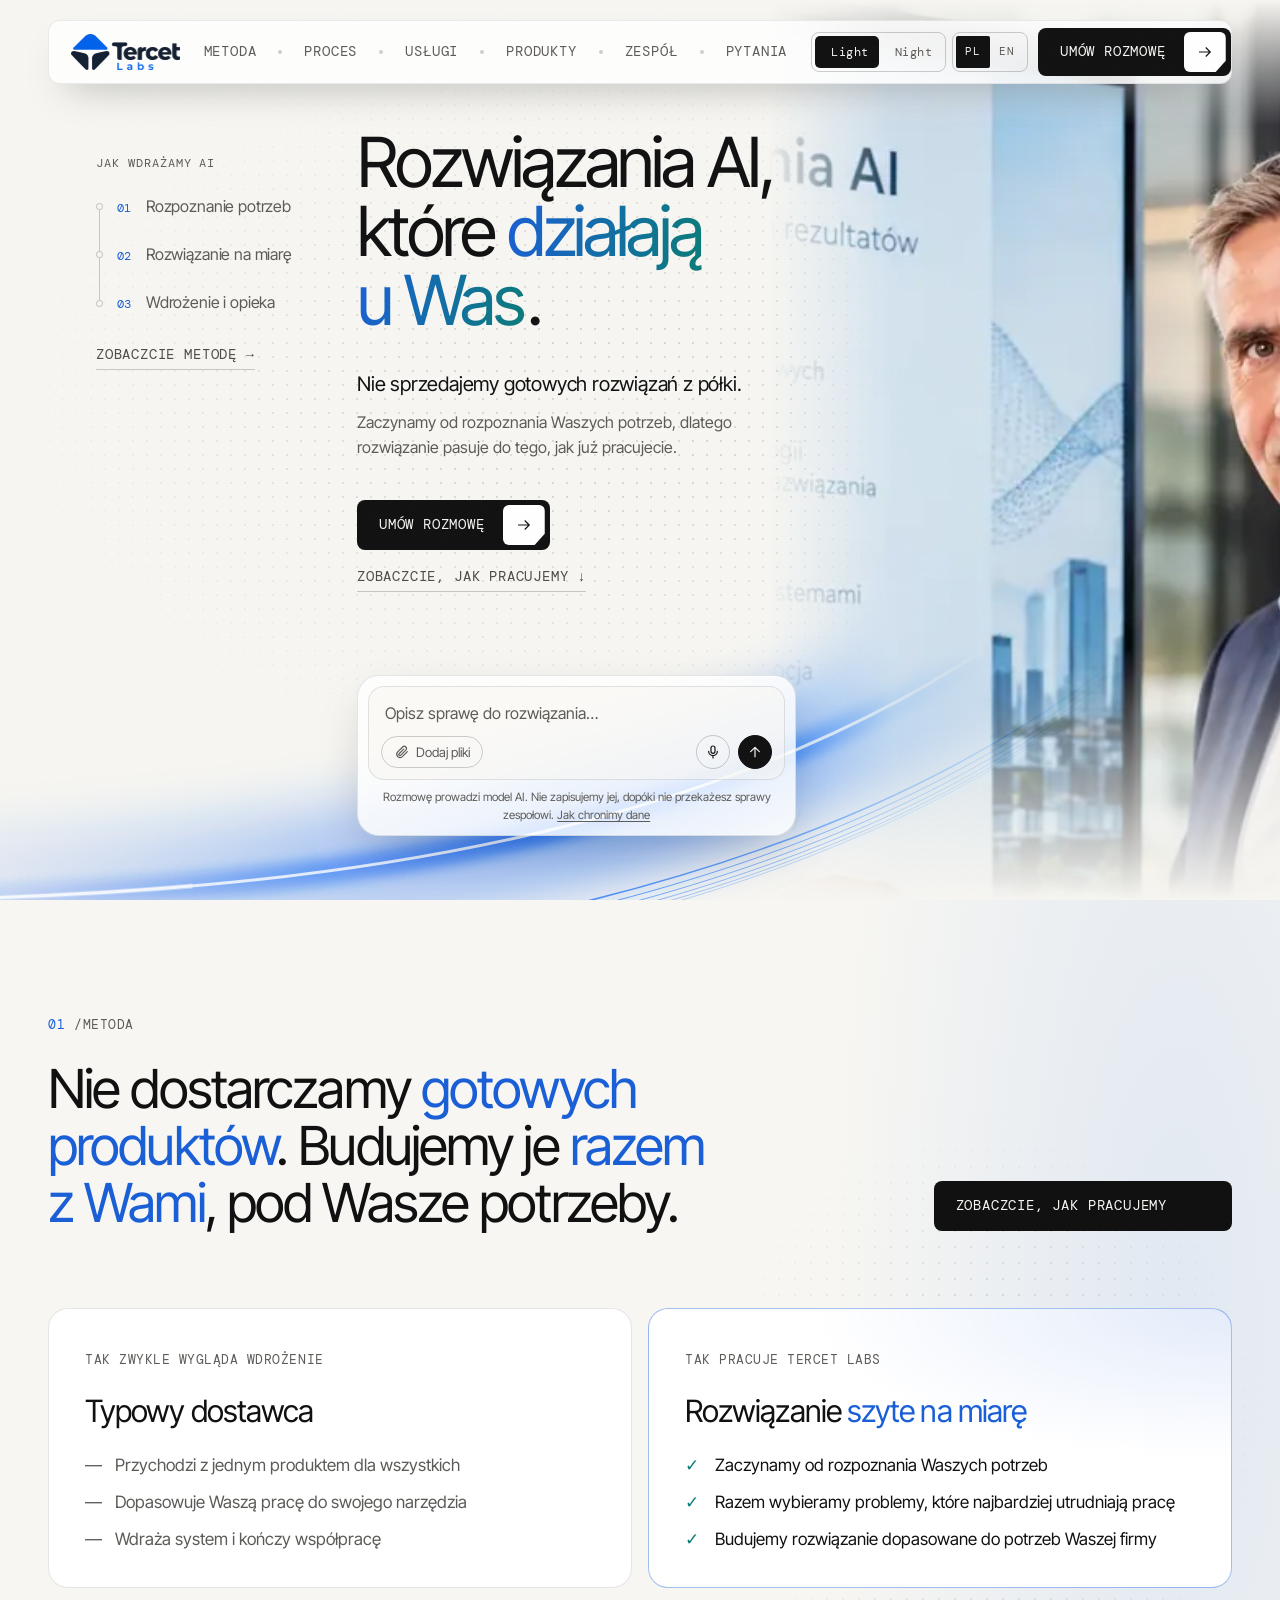
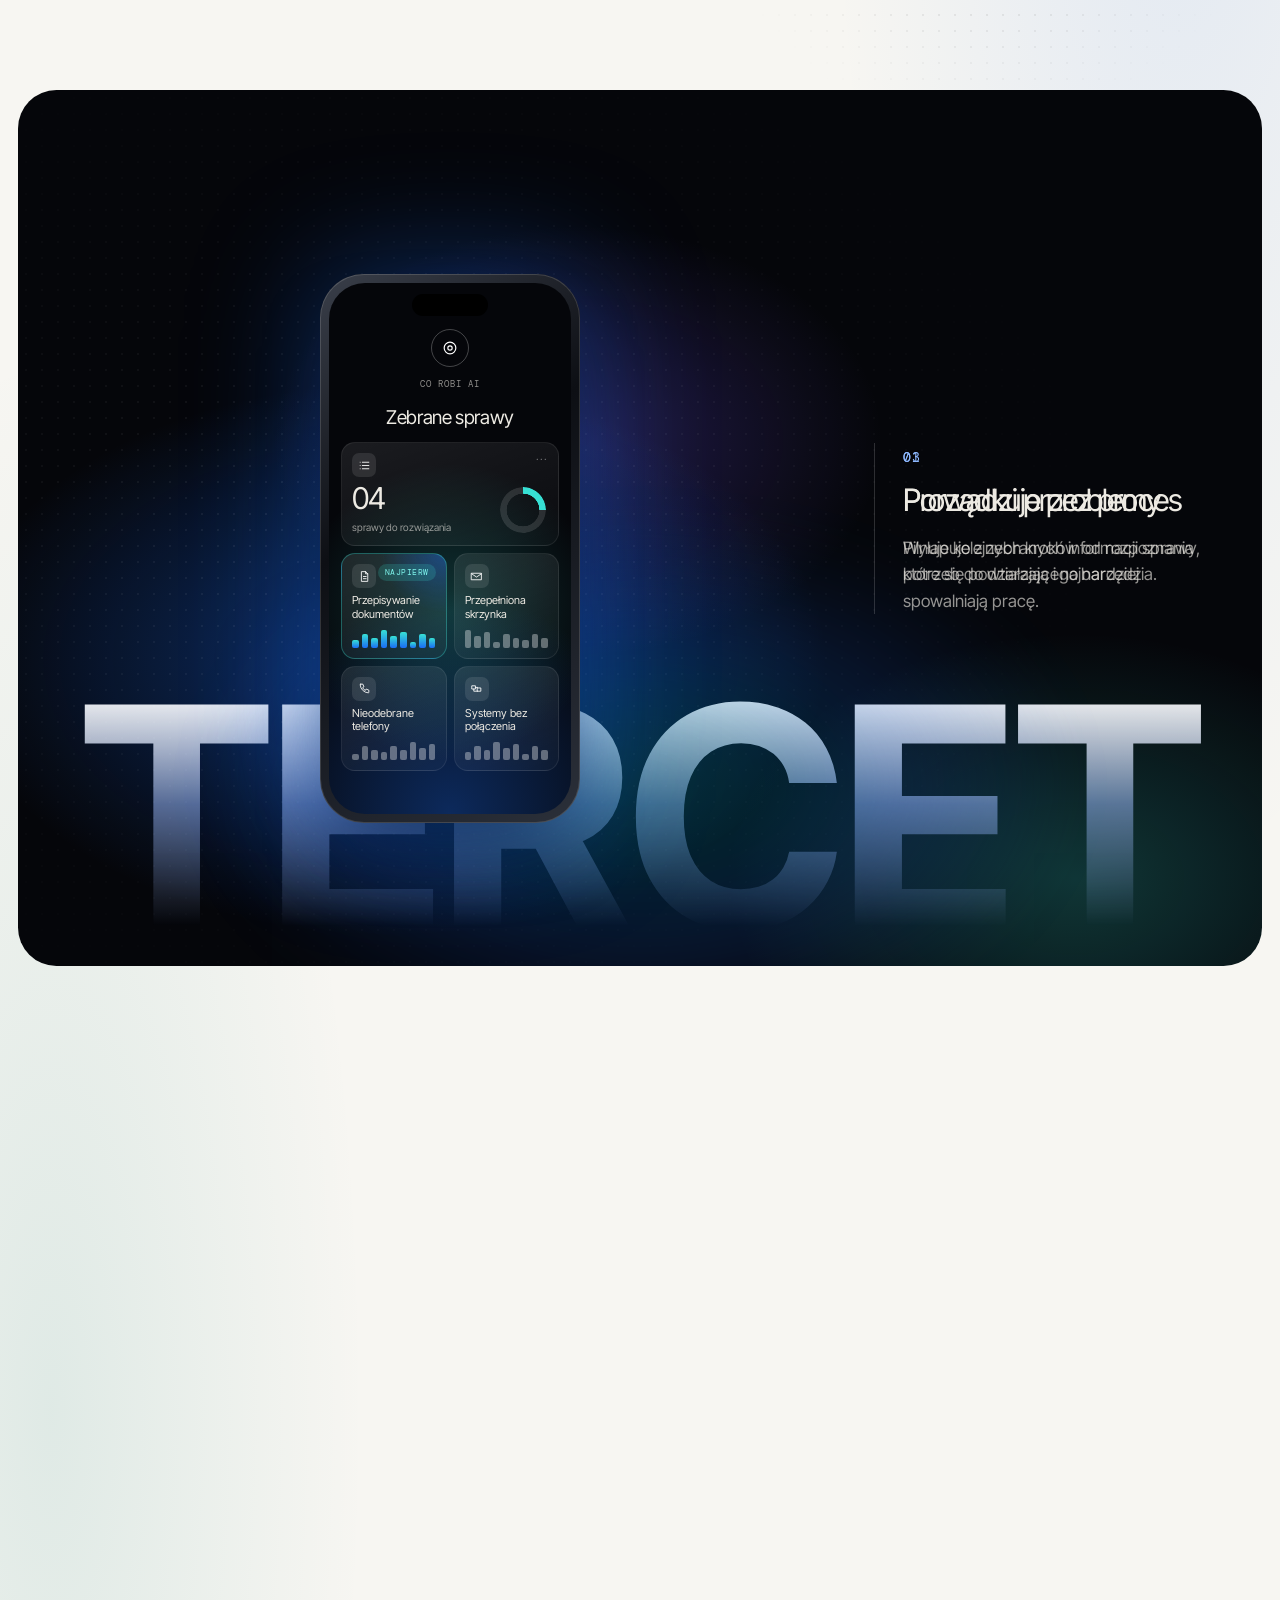
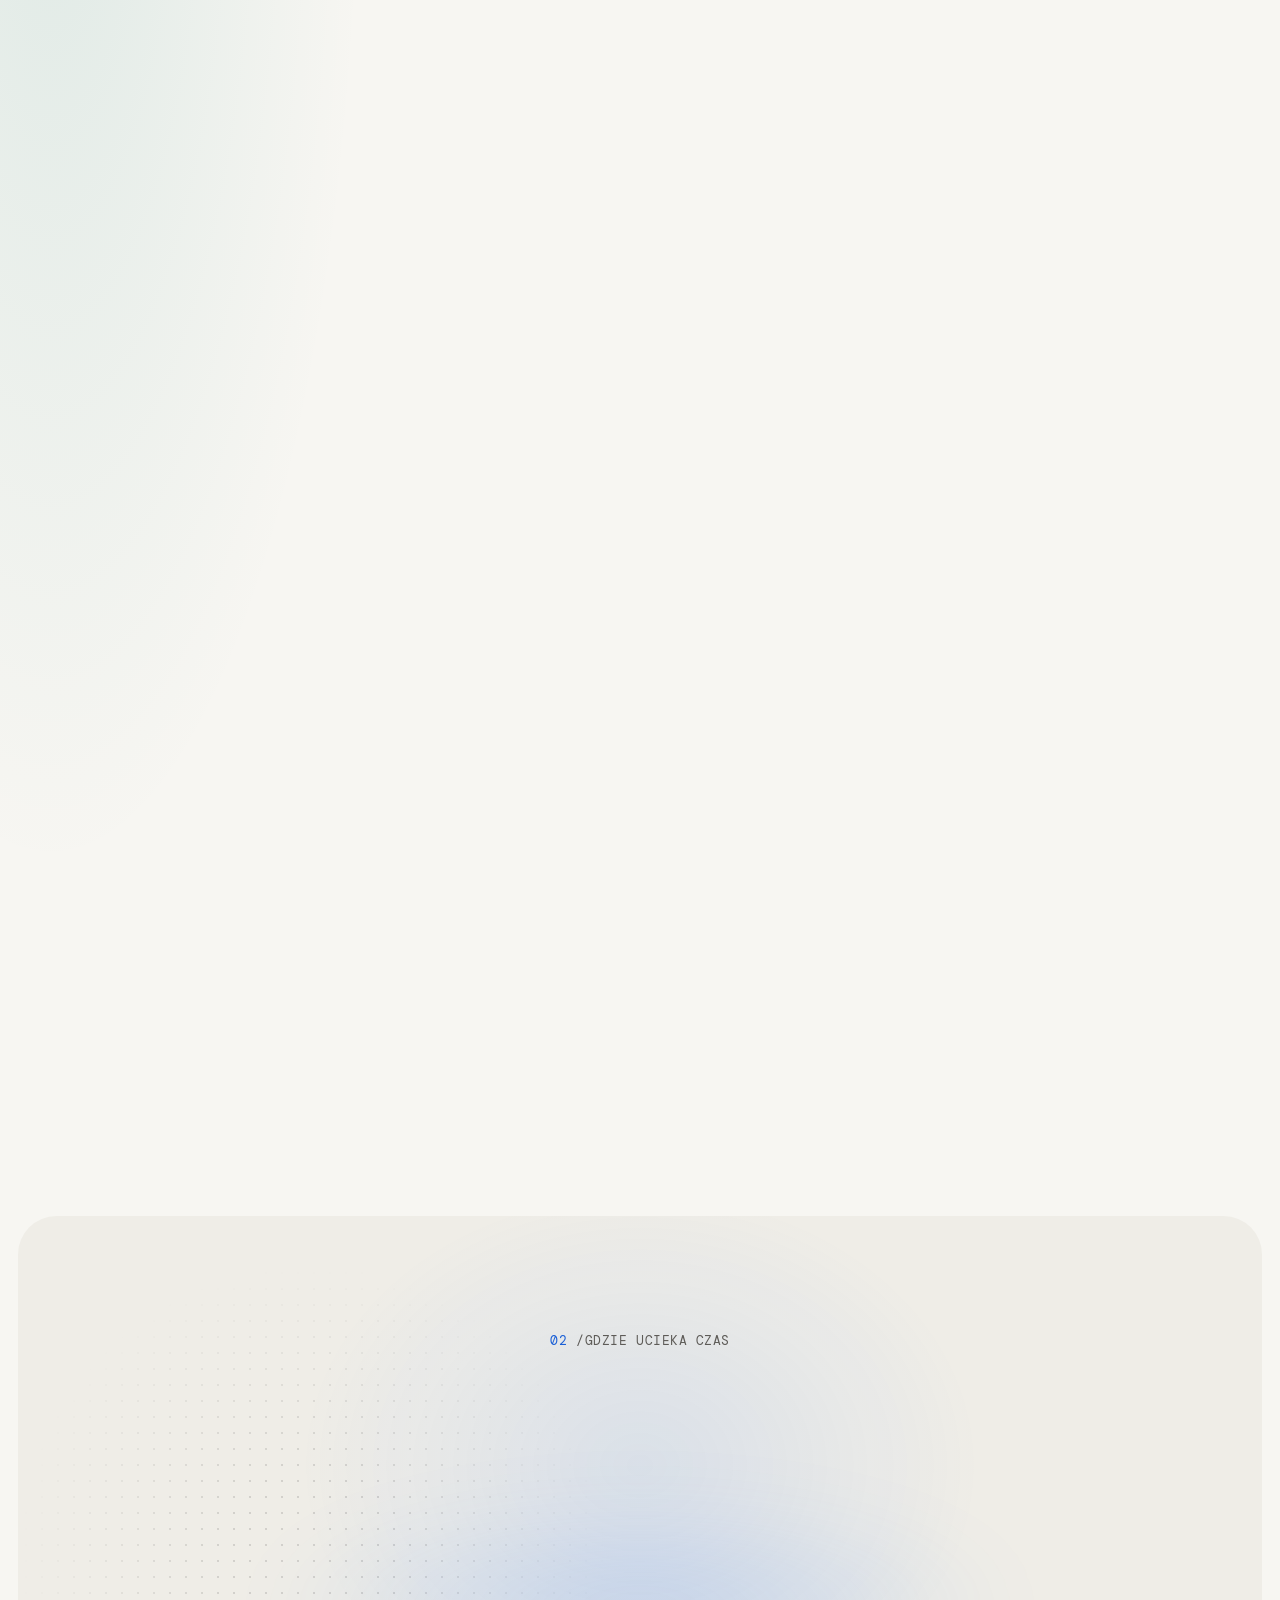
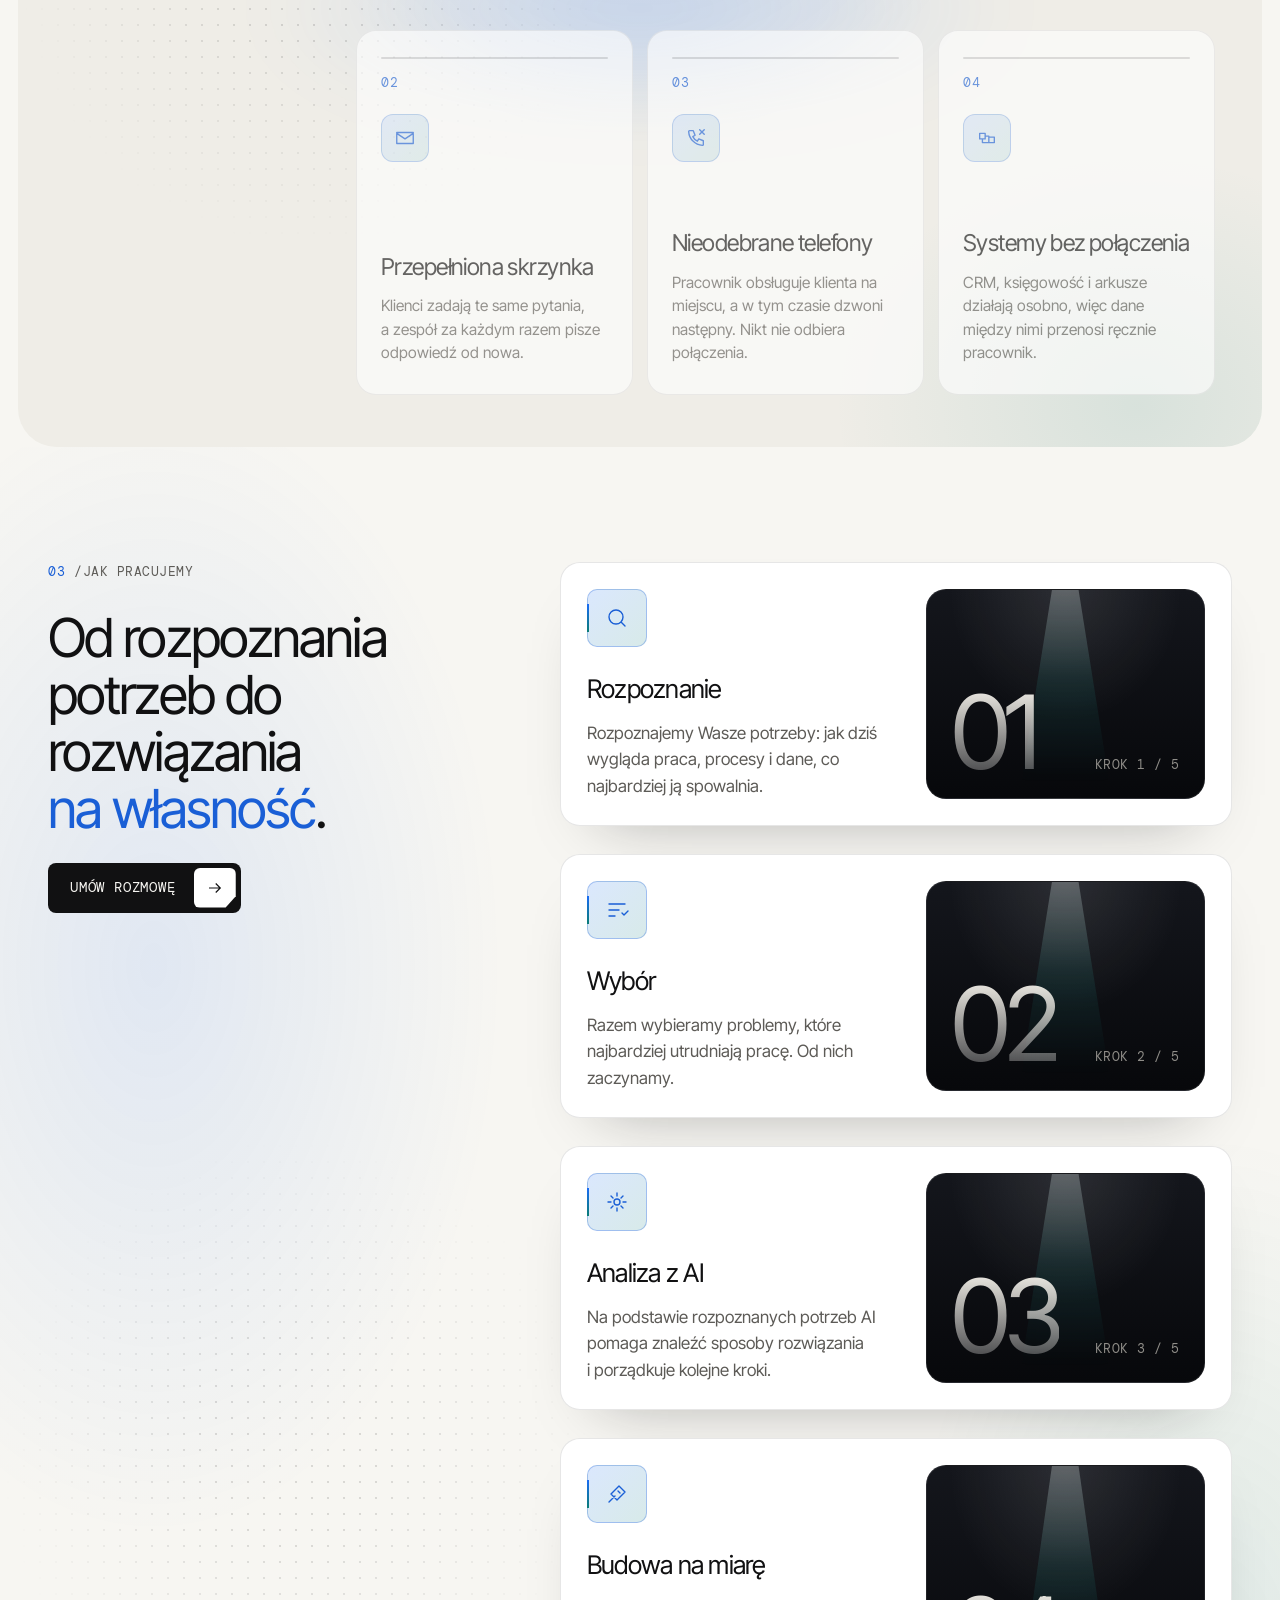
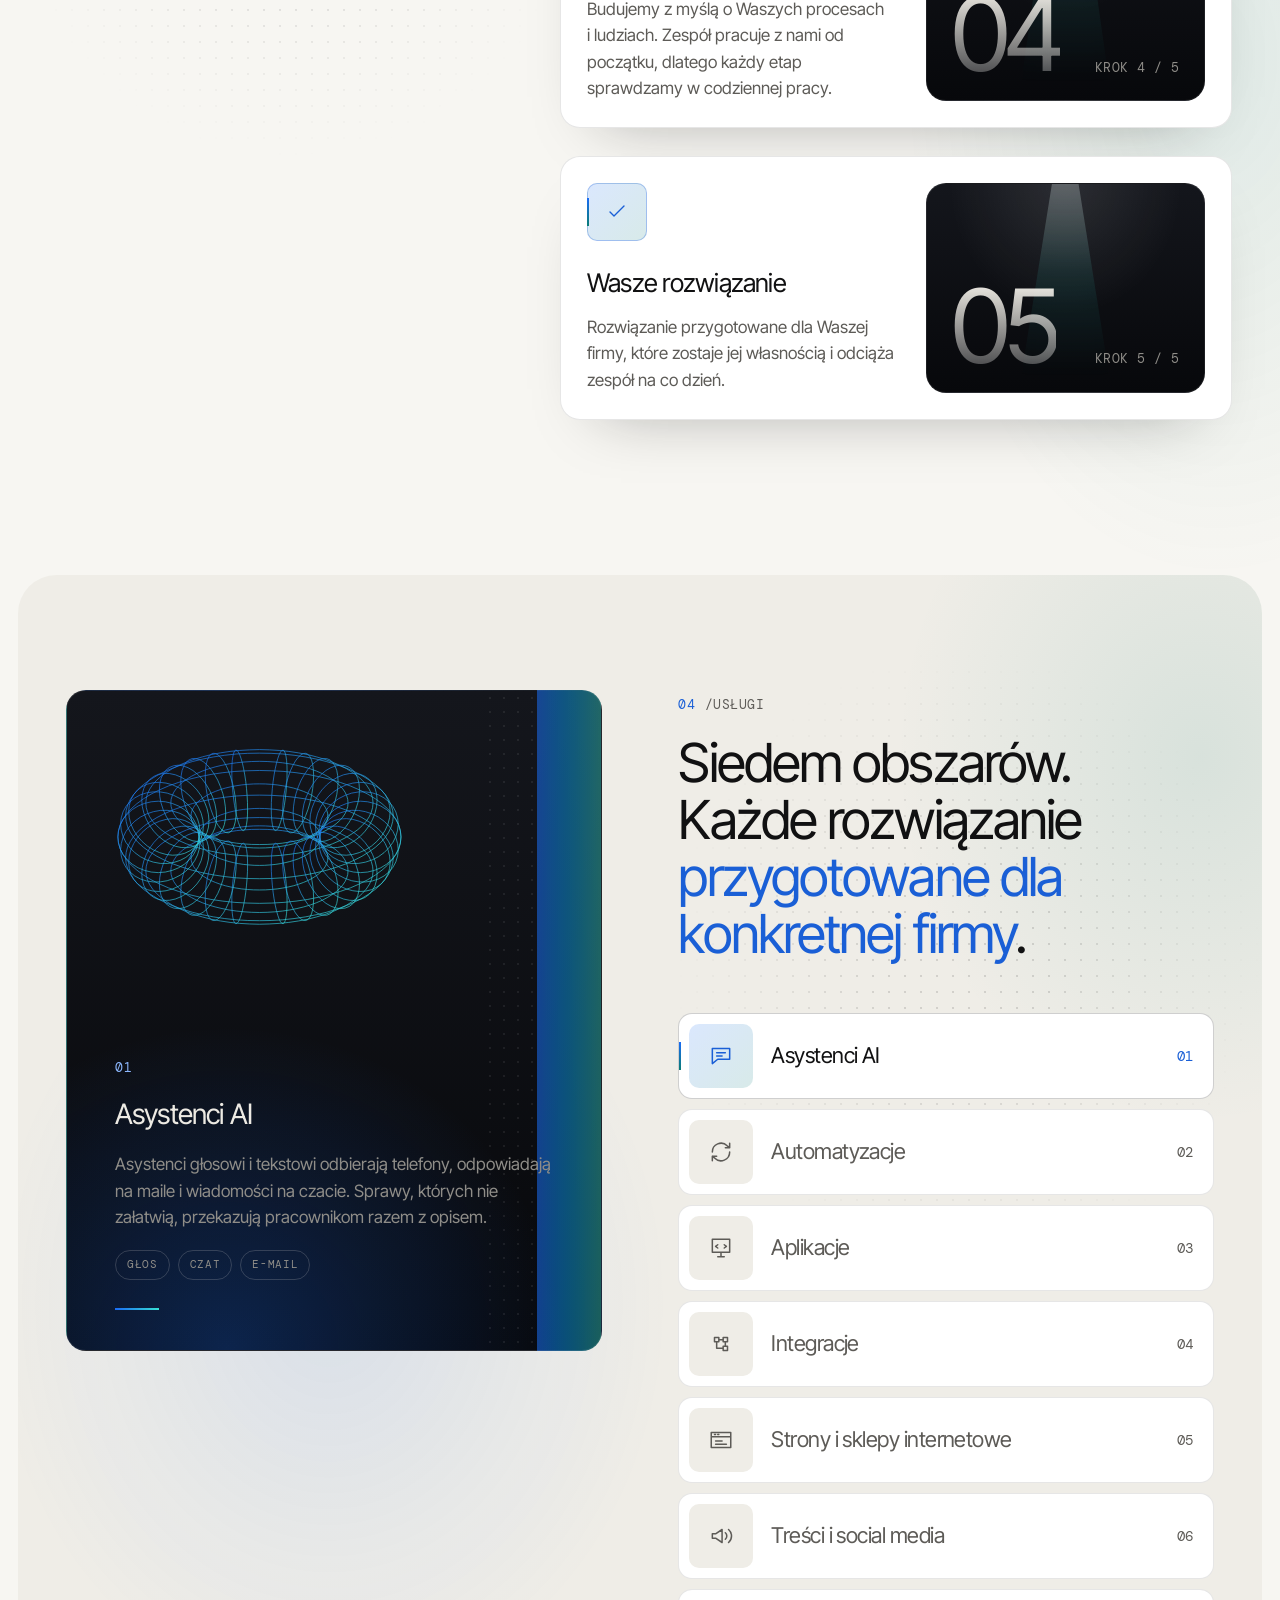
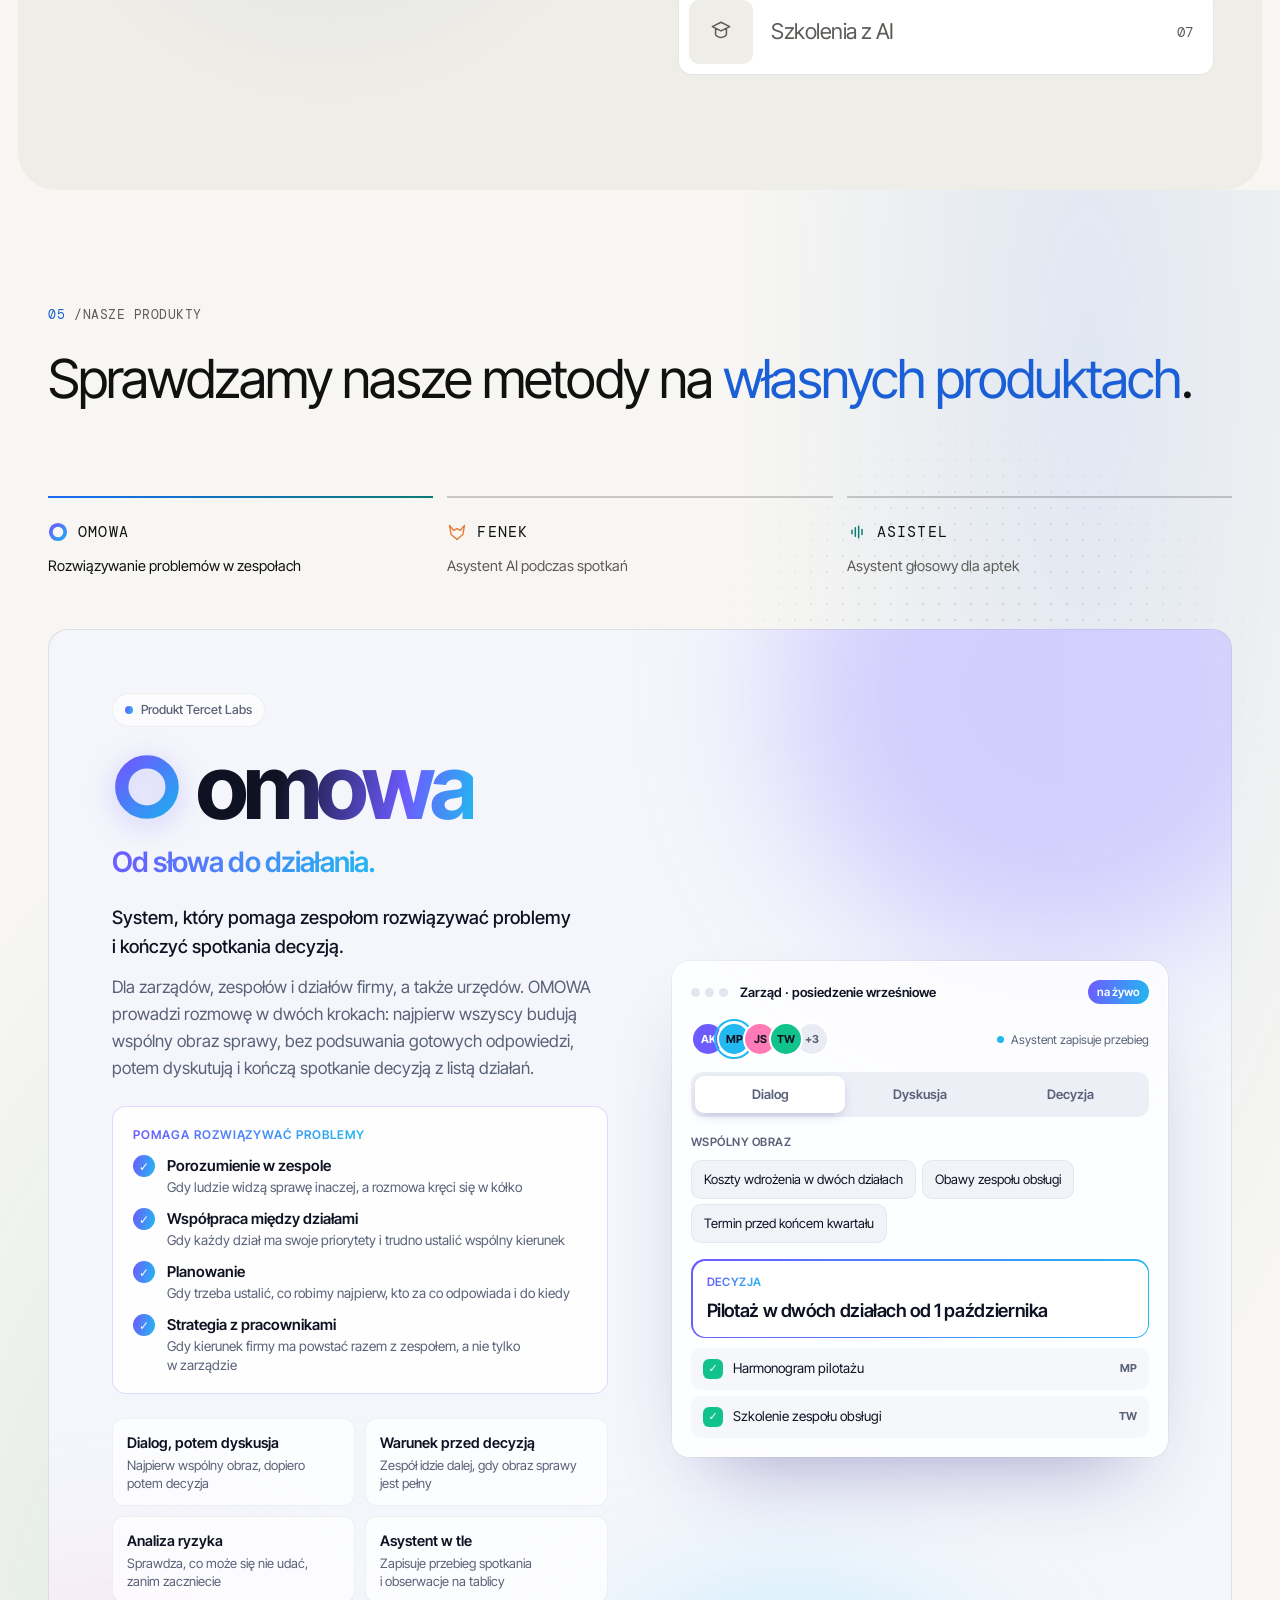
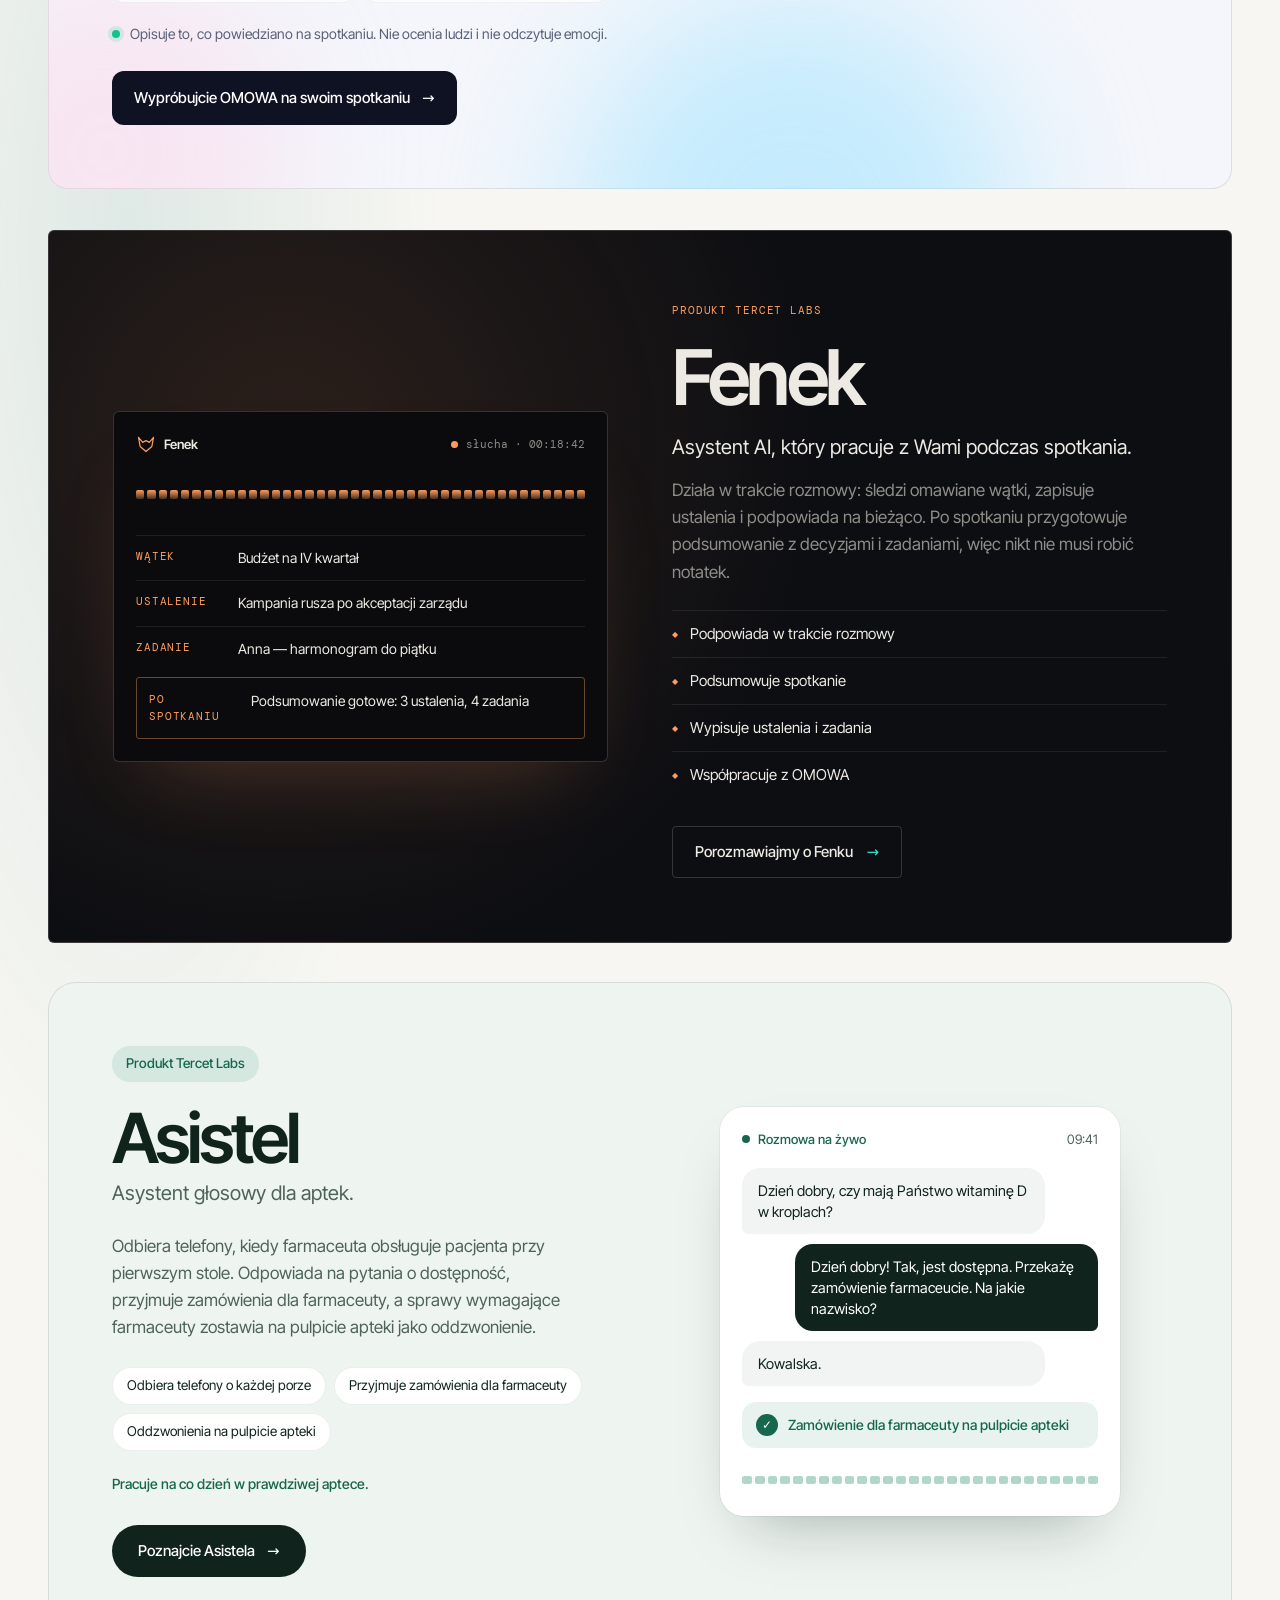
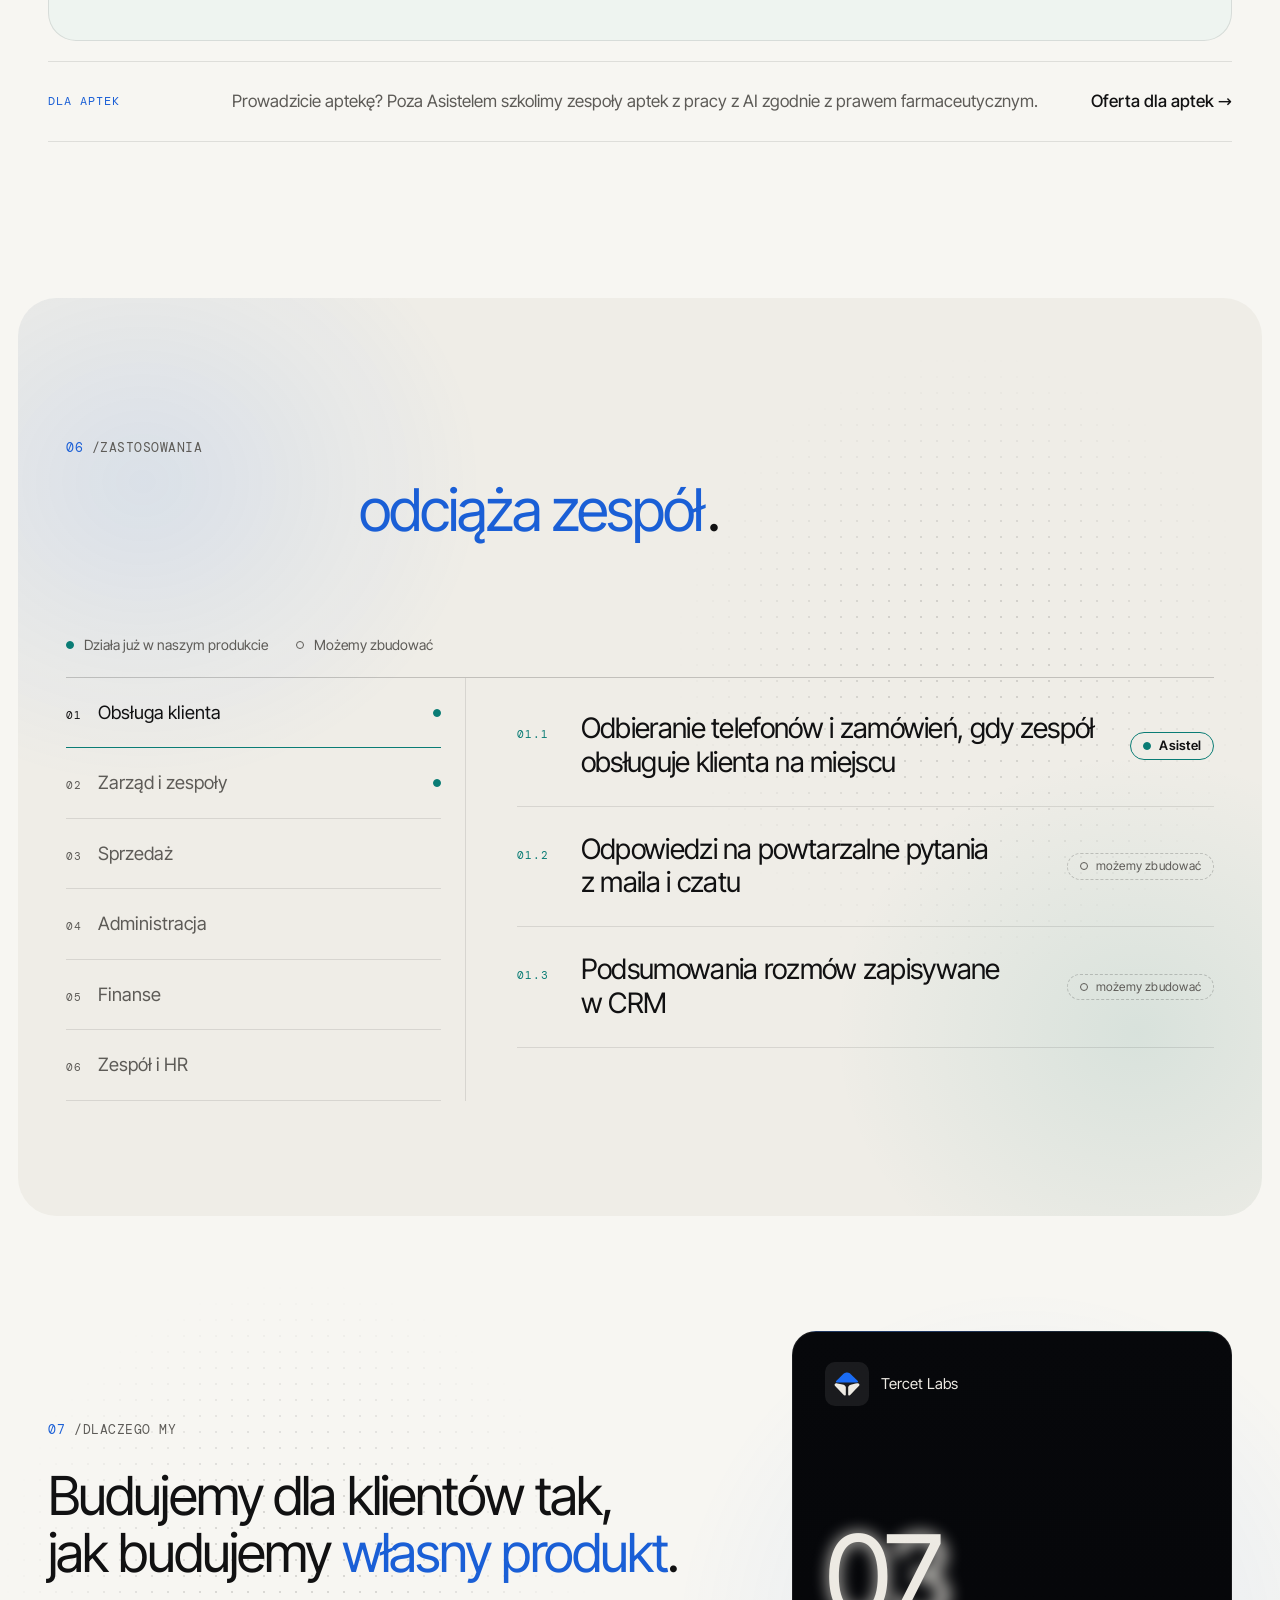
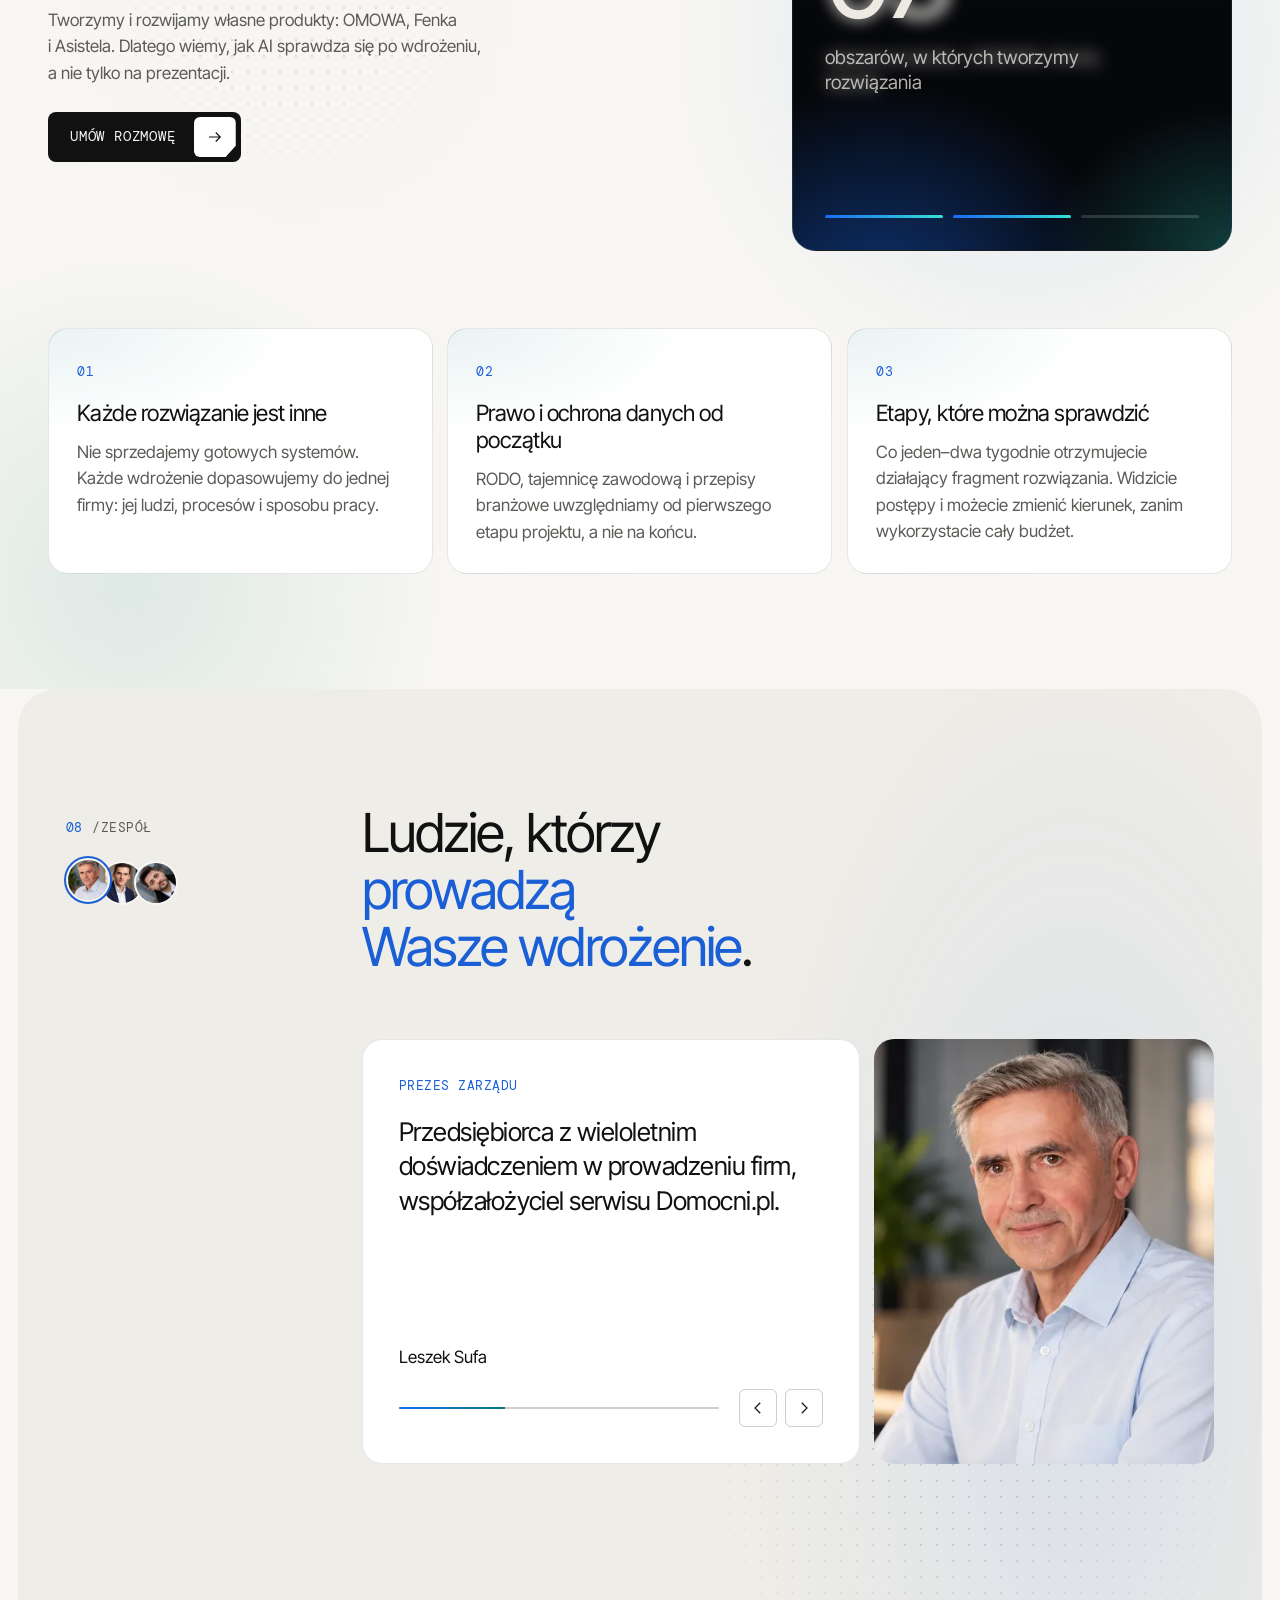
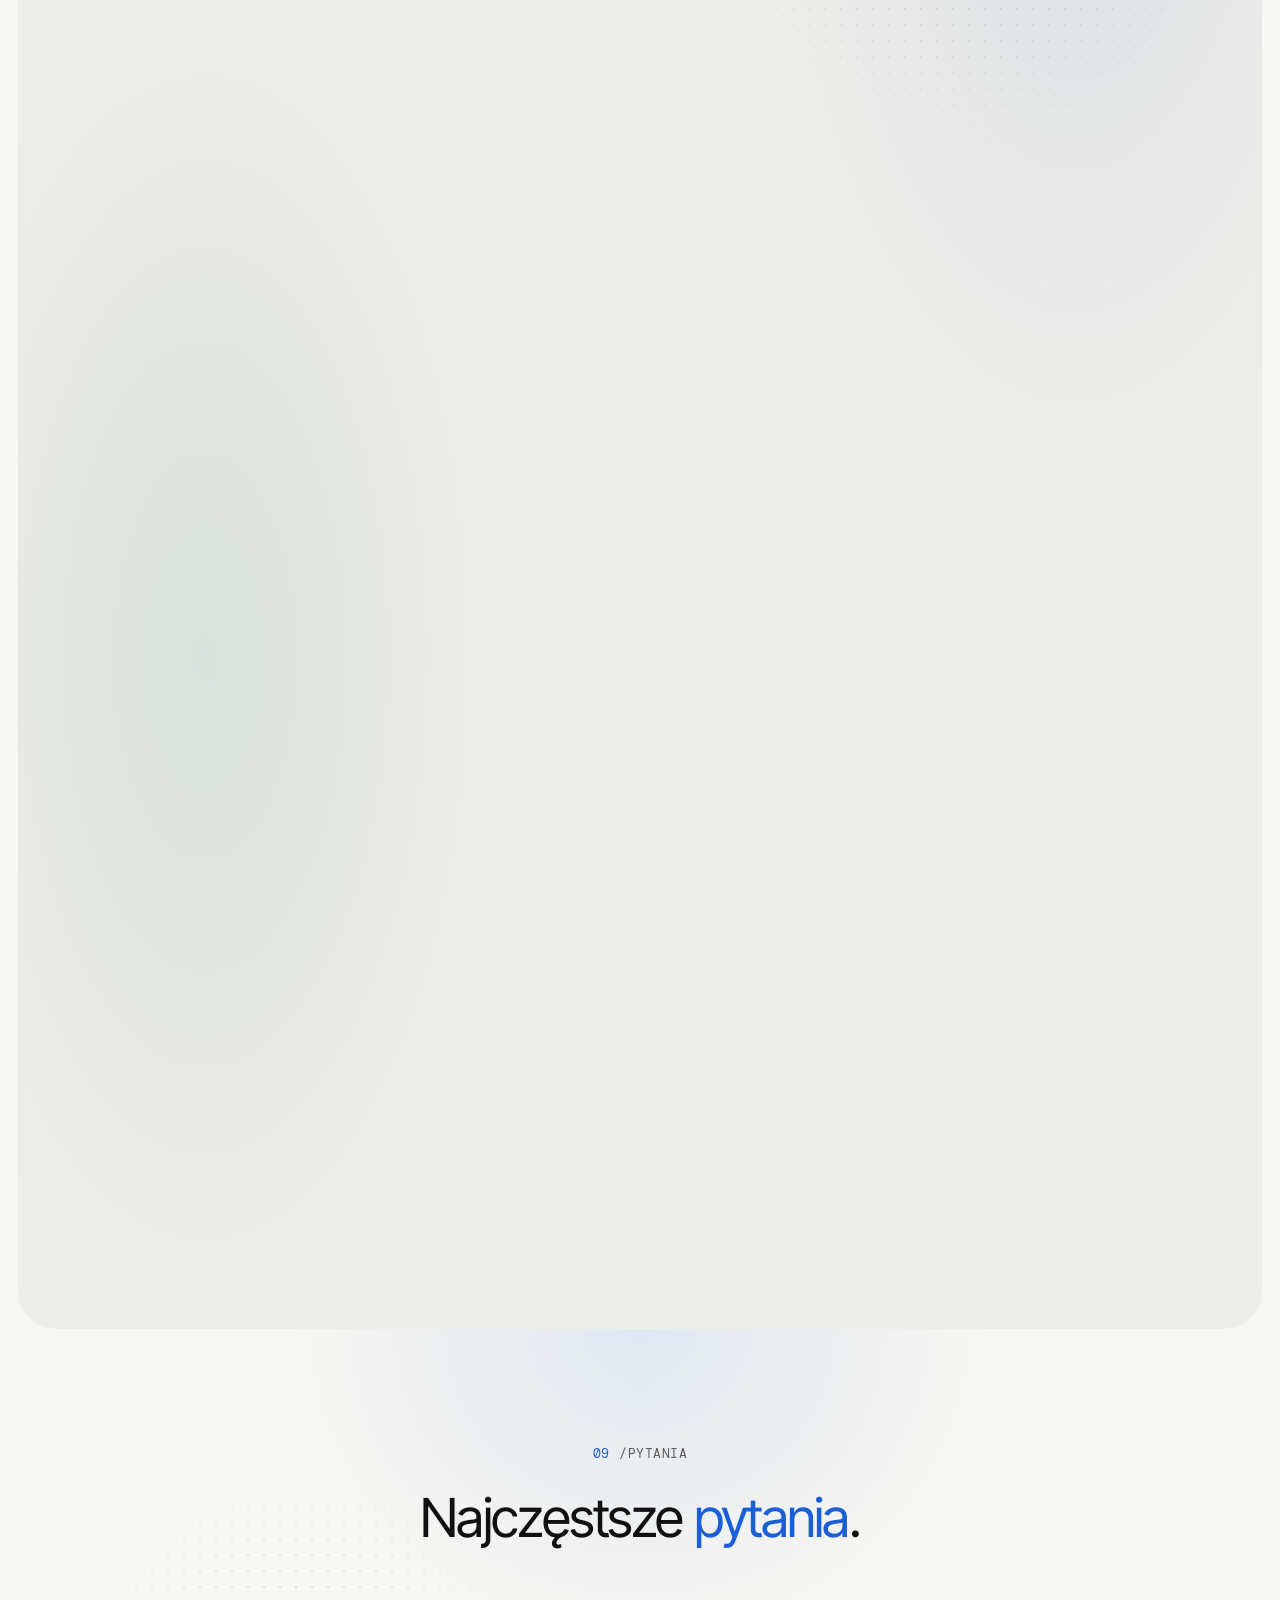
==== commit c360cc53: "Wyprostuj portret Macieja w zespole." ====
--- a/index.html
+++ b/index.html
@@ -19,4 +19,4 @@
     })();</script><meta name="viewport" content="width=device-width, initial-scale=1"><title>Tercet Labs — wdrażamy AI w firmach razem z ich zespołami</title><meta name="description" content="Zaczynamy od rozpoznania potrzeb firmy, razem wybieramy problemy, które najbardziej utrudniają pracę, i z pomocą AI budujemy rozwiązanie dopasowane do firmy. Rozwiązanie zostaje jej własnością."><meta name="theme-color" content="#f7f6f2" data-theme-color><link rel="canonical" href="https://tercetlabs.pl/"><link rel="alternate" hreflang="pl" href="https://tercetlabs.pl/"><link rel="alternate" hreflang="en" href="https://tercetlabs.pl/en/"><link rel="alternate" hreflang="x-default" href="https://tercetlabs.pl/"><link rel="icon" type="image/png" sizes="64x64" href="/favicon.png"><link rel="apple-touch-icon" href="/apple-touch-icon.png"><meta property="og:title" content="Tercet Labs — wdrażamy AI w firmach razem z ich zespołami"><meta property="og:description" content="Zaczynamy od rozpoznania potrzeb firmy, razem wybieramy problemy, które najbardziej utrudniają pracę, i z pomocą AI budujemy rozwiązanie dopasowane do firmy. Rozwiązanie zostaje jej własnością."><meta property="og:locale" content="pl_PL"><meta property="og:locale:alternate" content="en_GB"><meta property="og:type" content="website"><meta property="og:image" content="https://tercetlabs.pl/brand/og.png"><meta property="og:image:width" content="1200"><meta property="og:image:height" content="630"><script type="application/ld+json">{"@context":"https://schema.org","@type":"Organization","name":"Tercet Labs sp. z o.o.","legalName":"Tercet Labs spółka z ograniczoną odpowiedzialnością","url":"https://tercetlabs.pl","email":"kontakt@tercetlabs.pl","taxID":"5362006891","address":{"@type":"PostalAddress","streetAddress":"ul. Gen. Lucjana Żeligowskiego 27/18","postalCode":"05-123","addressLocality":"Chotomów","addressCountry":"PL"}}</script><style>@font-face{font-family:Inter Tight Variable;font-style:normal;font-weight:100 900;font-display:swap;src:url(/_astro/inter-tight.CTD_b1qW.woff2)format("woff2-variations");unicode-range:U+??,U+131,U+152-153,U+2BB-2BC,U+2C6,U+2DA,U+2DC,U+304,U+308,U+329,U+2000-206F,U+20AC,U+2122,U+2191,U+2193,U+2212,U+2215,U+FEFF,U+FFFD}@font-face{font-family:Inter Tight Variable;font-style:normal;font-weight:100 900;font-display:swap;src:url(/_astro/inter-tight-ext.DiM_GvHw.woff2)format("woff2-variations");unicode-range:U+100-2BA,U+2BD-2C5,U+2C7-2CC,U+2CE-2D7,U+2DD-2FF,U+304,U+308,U+329,U+1D00-1DBF,U+1E00-1E9F,U+1EF2-1EFF,U+2020,U+20A0-20AB,U+20AD-20C0,U+2113,U+2C60-2C7F,U+A720-A7FF}@font-face{font-family:Instrument Serif;font-style:normal;font-weight:400;font-display:swap;src:url(/_astro/instrument-serif.DdhWG2SM.woff2)format("woff2");unicode-range:U+??,U+131,U+152-153,U+2BB-2BC,U+2C6,U+2DA,U+2DC,U+304,U+308,U+329,U+2000-206F,U+20AC,U+2122,U+2191,U+2193,U+2212,U+2215,U+FEFF,U+FFFD}@font-face{font-family:Instrument Serif;font-style:normal;font-weight:400;font-display:swap;src:url(/_astro/instrument-serif-ext.C7FU8bi1.woff2)format("woff2");unicode-range:U+100-2BA,U+2BD-2C5,U+2C7-2CC,U+2CE-2D7,U+2DD-2FF,U+304,U+308,U+329,U+1D00-1DBF,U+1E00-1E9F,U+1EF2-1EFF,U+2020,U+20A0-20AB,U+20AD-20C0,U+2113,U+2C60-2C7F,U+A720-A7FF}@font-face{font-family:Instrument Serif;font-style:italic;font-weight:400;font-display:swap;src:url(/_astro/instrument-serif-i.BsBw74gu.woff2)format("woff2");unicode-range:U+??,U+131,U+152-153,U+2BB-2BC,U+2C6,U+2DA,U+2DC,U+304,U+308,U+329,U+2000-206F,U+20AC,U+2122,U+2191,U+2193,U+2212,U+2215,U+FEFF,U+FFFD}@font-face{font-family:Instrument Serif;font-style:italic;font-weight:400;font-display:swap;src:url(/_astro/instrument-serif-i-ext.USwdnAgp.woff2)format("woff2");unicode-range:U+100-2BA,U+2BD-2C5,U+2C7-2CC,U+2CE-2D7,U+2DD-2FF,U+304,U+308,U+329,U+1D00-1DBF,U+1E00-1E9F,U+1EF2-1EFF,U+2020,U+20A0-20AB,U+20AD-20C0,U+2113,U+2C60-2C7F,U+A720-A7FF}@font-face{font-family:DM Mono;font-style:normal;font-weight:400;font-display:swap;src:url(/_astro/dm-mono-400.B4PNi-Jp.woff2)format("woff2");unicode-range:U+??,U+131,U+152-153,U+2BB-2BC,U+2C6,U+2DA,U+2DC,U+304,U+308,U+329,U+2000-206F,U+20AC,U+2122,U+2191,U+2193,U+2212,U+2215,U+FEFF,U+FFFD}@font-face{font-family:DM Mono;font-style:normal;font-weight:400;font-display:swap;src:url(/_astro/dm-mono-400-ext.CEPR5thp.woff2)format("woff2");unicode-range:U+100-2BA,U+2BD-2C5,U+2C7-2CC,U+2CE-2D7,U+2DD-2FF,U+304,U+308,U+329,U+1D00-1DBF,U+1E00-1E9F,U+1EF2-1EFF,U+2020,U+20A0-20AB,U+20AD-20C0,U+2113,U+2C60-2C7F,U+A720-A7FF}@font-face{font-family:DM Mono;font-style:normal;font-weight:500;font-display:swap;src:url(/_astro/dm-mono-500.DOEb2sS3.woff2)format("woff2");unicode-range:U+??,U+131,U+152-153,U+2BB-2BC,U+2C6,U+2DA,U+2DC,U+304,U+308,U+329,U+2000-206F,U+20AC,U+2122,U+2191,U+2193,U+2212,U+2215,U+FEFF,U+FFFD}@font-face{font-family:DM Mono;font-style:normal;font-weight:500;font-display:swap;src:url(/_astro/dm-mono-500-ext.BDk6y0Kt.woff2)format("woff2");unicode-range:U+100-2BA,U+2BD-2C5,U+2C7-2CC,U+2CE-2D7,U+2DD-2FF,U+304,U+308,U+329,U+1D00-1DBF,U+1E00-1E9F,U+1EF2-1EFF,U+2020,U+20A0-20AB,U+20AD-20C0,U+2113,U+2C60-2C7F,U+A720-A7FF}:root{color-scheme:light;--bg:#f7f6f2;--bg-2:#efede7;--surface:#fff;--text-rgb:17, 17, 18;--line:#1111121a;--line-strong:#11111233;--text:#111112;--muted:#5d5b57;--brand:#1a6cf5;--accent:#1a5fd6;--accent-dim:#1a5fd61f;--glow:#0a7c75;--glow-dim:#0a7c751f;--shine:#37e0d4;--sygnet-skrzydlo:#24335e;--nav-bg:#f7f6f2fb;--chip-bg:#ffffffb8;--card-bg:#fff;--btn-solid-hover-bg:var(--brand);--btn-solid-hover-fg:#fff;--btn-solid-hover-arr:#fff;--grain-opacity:.025;--island-ring:#1111121a;--aura-opacity:.45;--paper:#0f0f11;--ink:#edeae3;--ink-muted:#8f8d88;--ink-line:#edeae31f;--sans:"Inter Tight Variable", "Inter Tight", system-ui, -apple-system, "Segoe UI", sans-serif;--serif:"Instrument Serif", "Times New Roman", Georgia, serif;--mono:"JetBrains Mono", ui-monospace, "SFMono-Regular", Consolas, monospace;--gutter:clamp(20px, 4vw, 48px);--max:1280px;--radius:4px;--ease:cubic-bezier(.2, .7, .1, 1)}:root[data-theme=dark],:root:not([data-theme=dark]) .inverse,.tone-dark{color-scheme:dark;--bg:#0a0a0b;--bg-2:#0f0f11;--surface:#141416;--text-rgb:237, 234, 227;--line:#edeae317;--line-strong:#edeae32e;--text:#edeae3;--muted:#8f8d88;--brand:#1a6cf5;--accent:#8db8ff;--accent-dim:#8db8ff29;--glow:#37e0d4;--glow-dim:#37e0d429;--shine:#fff;--sygnet-skrzydlo:#e9edf5;--nav-bg:#0a0a0bf7;--chip-bg:#0a0a0b99;--card-bg:#111114;--btn-solid-hover-bg:#fff;--btn-solid-hover-fg:#0a0a0b;--btn-solid-hover-arr:var(--brand);--grain-opacity:.035;--island-ring:transparent;--aura-opacity:1}:root[data-theme=dark]{--paper:#f2f0ea;--ink:#111112;--ink-muted:#5d5b57;--ink-line:#1111121f}.tone-dark{color:var(--text)}*,:before,:after{box-sizing:border-box}.theme-switching body,.theme-switching body *,.theme-switching body :before,.theme-switching body :after{transition:background-color .4s var(--ease), color .4s var(--ease), border-color .4s var(--ease), fill .4s var(--ease), stroke .4s var(--ease)!important}html{scroll-behavior:smooth;-webkit-text-size-adjust:100%}body{background:var(--bg);color:var(--text);font-family:var(--sans);font-feature-settings:"ss01", "cv11";-webkit-font-smoothing:antialiased;margin:0;font-size:17px;line-height:1.6;overflow-x:hidden}body:before{content:"";pointer-events:none;z-index:100;opacity:var(--grain-opacity);background-image:url("data:image/svg+xml,%3Csvg xmlns='http://www.w3.org/2000/svg' width='160' height='160'%3E%3Cfilter id='n'%3E%3CfeTurbulence type='fractalNoise' baseFrequency='.9' numOctaves='2' stitchTiles='stitch'/%3E%3C/filter%3E%3Crect width='100%25' height='100%25' filter='url(%23n)'/%3E%3C/svg%3E");position:fixed;inset:0}img,svg{max-width:100%;display:block}a{color:inherit;text-decoration:none}::selection{background:var(--glow);color:var(--bg)}.wrap{width:100%;max-width:var(--max);padding-inline:var(--gutter);margin-inline:auto}em{font-family:var(--serif);letter-spacing:-.01em;font-style:italic;font-weight:400}.mono{font-family:var(--mono);letter-spacing:.08em;text-transform:uppercase;font-size:12px}.btn{--h:52px;height:var(--h);border-radius:var(--radius);font-family:var(--sans);letter-spacing:-.005em;cursor:pointer;transition:background .35s var(--ease), color .35s var(--ease), border-color .35s var(--ease), translate .4s var(--ease);white-space:nowrap;translate:var(--bx,0px) var(--by,0px);border:1px solid #0000;align-items:center;gap:14px;padding-inline:22px;font-size:15px;font-weight:500;display:inline-flex}.btn .arr{color:var(--glow);transition:transform .35s var(--ease)}.btn:hover .arr{transform:translate(4px)}.btn--solid{background:var(--text);color:var(--bg)}.btn--solid .arr{color:var(--brand)}.btn--solid:hover{background:var(--btn-solid-hover-bg);color:var(--btn-solid-hover-fg)}.btn--solid:hover .arr{color:var(--btn-solid-hover-arr)}.btn--ghost{border-color:var(--line-strong);color:var(--text)}.btn--ghost:hover{border-color:var(--text)}.sec{border-top:1px solid var(--line);padding-block:clamp(96px,13vw,180px);position:relative}.sec-head{grid-template-columns:repeat(12,1fr);gap:24px;margin-bottom:clamp(56px,7vw,96px);display:grid}.sec-head .mono{color:var(--muted);grid-column:1/4;padding-top:.9em}.sec-head .mono:before{content:"";background:linear-gradient(135deg, var(--brand), var(--glow));clip-path:polygon(50% 0,100% 100%,0 100%);width:.62em;height:.55em;transition:transform 1.2s var(--ease) .3s;margin-right:.7em;display:inline-block;transform:rotate(-90deg)}.sec-head .mono.is-in:before{transform:rotate(180deg)}.sec:hover .sec-head .mono:before{transition-duration:2.4s;transform:rotate(540deg)}.sec-head h2{letter-spacing:-.035em;text-wrap:balance;grid-column:4/13;margin:0;font-size:clamp(2.1rem,4.6vw,4rem);font-weight:500;line-height:1.04}.sec-head h2 em{color:var(--accent);font-size:1.08em}.sec-head h2 em,.hero h1 em{background:linear-gradient(100deg, var(--accent) 0%, var(--accent) 38%, var(--shine) 46%, var(--glow) 54%, var(--accent) 62%, var(--accent) 100%);color:#0000;background-position:100% 0;background-size:260% 100%;-webkit-background-clip:text;background-clip:text;padding-right:.08em}.is-in .line-mask>span em,.line-mask.is-in>span em{animation:blysk 2.2s var(--ease) .6s both}.sec-head h2:hover em{animation:blysk-hover 1.6s var(--ease) both}@keyframes blysk{0%{background-position:100% 0}to{background-position:0 0}}@keyframes blysk-hover{0%{background-position:100% 0}to{background-position:0 0}}[data-spot]{isolation:isolate;position:relative}[data-spot]:after{content:"";z-index:-1;pointer-events:none;background:radial-gradient(320px circle at var(--mx,50%) var(--my,50%), var(--glow-dim), transparent 70%);opacity:0;transition:opacity .45s var(--ease);position:absolute;inset:0}[data-spot]:hover:after{opacity:1}.inverse [data-spot]:after{background:radial-gradient(320px circle at var(--mx,50%) var(--my,50%), #1a6cf51a, transparent 70%)}@media (width<=860px){.sec-head{grid-template-columns:1fr;gap:18px}.sec-head .mono,.sec-head h2{grid-column:auto;padding-top:0}}[data-reveal]{opacity:0;transition:opacity 1.1s var(--ease), transform 1.4s var(--ease), filter 1.1s var(--ease);transition-delay:var(--d,0s);will-change:transform, opacity;transform:translateY(64px)}[data-reveal=left]{transform:translate(-96px)}[data-reveal=right]{transform:translate(96px)}[data-reveal=zoom]{filter:blur(10px);transform:scale(.82)}.hero,.sec,.inverse,.foot{overflow-x:clip}[data-parallax]{will-change:transform}[data-reveal].is-in{opacity:1;filter:none;transform:none}.line-mask{padding-bottom:.08em;display:block;overflow:hidden}.line-mask>span{transition:transform 1.1s var(--ease);transition-delay:var(--d,0s);display:block;transform:translateY(105%)}.is-in .line-mask>span,.line-mask.is-in>span{transform:none}@media (prefers-reduced-motion:reduce){html{scroll-behavior:auto}[data-reveal],.line-mask>span{opacity:1!important;transition:none!important;transform:none!important}*,:before,:after{animation-duration:.001ms!important;animation-iteration-count:1!important}}.sr-only{clip:rect(0 0 0 0);white-space:nowrap;width:1px;height:1px;position:absolute;overflow:hidden}:focus-visible{outline:1px solid var(--accent);outline-offset:3px}:root{--r-karta:20px;--r-btn:8px;--cien:0 18px 52px -14px #11111238;--szklo:#ffffffd6;--szklo-line:#1111121a;--szklo-blysk:inset 0 1px 0 #ffffffe6;--display:var(--sans);--z-btn-bg:#111112;--z-btn-fg:#f7f6f2;--z-btn-kafel:#fff;--z-btn-kafel-fg:#111112;--z-wstega-1:#1a6cf5;--z-wstega-2:#37e0d4;--z-kropki:#11111217;--z-panel-gora:#14161c;--z-panel-dol:#07080b;--z-panel-glebia:#050609;--z-kapsula:#ffffffd6;--z-kapsula-pelna:#fffffff5;--z-kapsula-linia:#11111214;--z-na-ciemnym:#edeae3}:root[data-theme=dark],.tone-dark{--bg:#050507;--bg-2:#0b0c10;--surface:#0d0e12;--card-bg:#0d0e12;--cien:0 18px 52px -14px #0009;--szklo:#101218d1;--szklo-line:#ffffff1f;--szklo-blysk:inset 0 1px 0 #ffffff24;--z-btn-bg:#17181d;--z-btn-fg:#edeae3;--z-btn-kafel:#fff;--z-btn-kafel-fg:#0a0a0b;--z-kropki:#ffffff17;--nav-bg:#050507e6;--z-kapsula:#0e0f13d1;--z-kapsula-pelna:#0a0b0ef2;--z-kapsula-linia:#ffffff14}.tone-dark{background:var(--bg)}:root{--mono:"DM Mono", ui-monospace, "SFMono-Regular", Consolas, monospace}em{font-family:inherit;font-style:normal;font-weight:inherit;letter-spacing:inherit}.sec-head h2 em,.hero h1 em{font-size:1em}[hidden]{display:none!important}.z-label{font-family:var(--mono);letter-spacing:.04em;text-transform:uppercase;color:var(--muted);gap:.7em;margin:0;font-size:13px;display:inline-flex}.z-label b{color:var(--accent);font-weight:400}.z-h{letter-spacing:-.035em;text-wrap:balance;margin:0;font-size:clamp(2.2rem,4.2vw,3.4rem);font-weight:400;line-height:1.06}.z-h em{color:var(--accent)}.z-lead{color:var(--muted);max-width:46ch;margin:0;font-size:17px;line-height:1.55}.z-btn{--bx:0px;--by:0px;border-radius:var(--r-btn);background:var(--z-btn-bg);height:50px;color:var(--z-btn-fg);font-family:var(--mono);letter-spacing:.06em;text-transform:uppercase;white-space:nowrap;cursor:pointer;translate:var(--bx) var(--by);transition:translate .4s var(--ease), background .35s var(--ease);border:0;align-items:center;gap:18px;padding:0 5px 0 22px;font-size:13.5px;display:inline-flex}.z-btn .kafel{background:var(--z-btn-kafel);width:42px;height:40px;color:var(--z-btn-kafel-fg);clip-path:polygon(0 0,100% 0,100% 72%,76% 100%,0 100%);transition:background .35s var(--ease), color .35s var(--ease);border-radius:6px;place-items:center;display:grid}.z-btn .kafel svg{fill:none;stroke:currentColor;stroke-width:1.6px;width:18px;height:18px;transition:transform .35s var(--ease)}.z-btn:hover .kafel{background:linear-gradient(135deg, var(--brand), var(--glow));color:#fff}.z-btn:hover .kafel svg{transform:translate(3px)}.z-btn--jasny{--z-btn-bg:#fff;--z-btn-fg:#0a0a0b;--z-btn-kafel:#0a0a0b;--z-btn-kafel-fg:#fff}.z-karta{border-radius:var(--r-karta);background:var(--card-bg);border:1px solid var(--line);position:relative;overflow:hidden}.z-kropki{background-image:radial-gradient(var(--z-kropki) 1.1px, transparent 1.3px);background-size:14px 14px}.z-sec{padding-block:clamp(80px,9vw,132px);position:relative;overflow-x:clip}.z-head{grid-template-columns:minmax(0,1fr) auto;align-items:end;gap:24px 40px;margin-bottom:clamp(48px,6vw,80px);display:grid}.z-head .z-label{grid-column:1/-1}.z-head--srodek{text-align:center;grid-template-columns:1fr;justify-items:center}@media (width<=860px){.z-head{grid-template-columns:1fr}}.z-slowa .s{opacity:0;filter:blur(10px);transition:opacity .9s var(--ease), filter .9s var(--ease), transform .9s var(--ease);transition-delay:calc(var(--i,0) * 45ms);display:inline-block;transform:translateY(.25em)}.z-slowa.is-in .s{opacity:1;filter:none;transform:none}@media (prefers-reduced-motion:reduce){.z-slowa .s{opacity:1;filter:none;transform:none}}.szklo{background:var(--szklo);border:1px solid var(--szklo-line);box-shadow:var(--szklo-blysk), var(--cien)}@media (width>=861px) and (hover:hover){.szklo{backdrop-filter:blur(20px)}}.btn--sm{--h:40px;border-radius:999px;padding-inline:16px;font-size:14px}.btn--ghost{background:0 0}.sec{border-top:0}.sec-head .mono{letter-spacing:.04em;font-size:13px}.sec-head .mono:before{display:none}.sec-head .mono b{color:var(--accent);font-weight:400}.sec-head h2{letter-spacing:-.035em;font-weight:400}[data-stos]>*{transform-origin:50% 0;transform:scale(calc(1 - var(--przykryta,0) * .06));filter:brightness(calc(1 - var(--przykryta,0) * .22));will-change:transform;position:sticky}@media (prefers-reduced-motion:reduce){[data-stos]>*{filter:none;transform:none}}.z-sec,.kontakt{isolation:isolate}.z-sec:before{content:"";z-index:-2;pointer-events:none;background:radial-gradient(38% 46% at var(--g1x,88%) var(--g1y,18%), color-mix(in srgb, var(--brand) var(--g-moc,10%), transparent), transparent 72%), radial-gradient(34% 42% at var(--g2x,8%) var(--g2y,82%), color-mix(in srgb, var(--glow) var(--g-moc,10%), transparent), transparent 72%);position:absolute;inset:0}.z-sec:after{content:"";z-index:-1;pointer-events:none;top:var(--k-top,6%);right:var(--k-prawo,0);left:var(--k-lewo,auto);background-image:radial-gradient(var(--z-kropki) 1.2px, transparent 1.4px);background-size:16px 16px;width:min(46vw,620px);height:min(70%,620px);position:absolute;-webkit-mask-image:radial-gradient(closest-side,#000 30%,#0000);mask-image:radial-gradient(closest-side,#000 30%,#0000)}:root[data-theme=dark] .z-sec{--g-moc:14%}:root:not([data-theme=dark]){--z-kropki:#11111221}.z-plyta{background:var(--bg-2);border-radius:clamp(24px,3vw,40px);margin-inline:clamp(8px,1.4vw,20px);overflow:clip}:root[data-theme=dark] .z-plyta{background:linear-gradient(#0b0c11,#08090d);box-shadow:inset 0 1px #ffffff0d}#metoda{--g1x:92%;--g1y:12%;--g2x:4%;--g2y:60%}#problemy{--g1x:50%;--g1y:30%;--g2x:90%;--g2y:95%;--k-lewo:0;--k-prawo:auto}#proces{--g1x:12%;--g1y:30%;--g2x:95%;--g2y:70%;--k-lewo:0;--k-prawo:auto;--k-top:40%}#uslugi{--g1x:25%;--g1y:60%;--g2x:95%;--g2y:15%}#produkty{--g1x:85%;--g1y:5%;--g2x:10%;--g2y:50%}#zastosowania{--g1x:10%;--g1y:20%;--g2x:90%;--g2y:80%}#dlaczego{--g1x:80%;--g1y:40%;--g2x:10%;--g2y:90%;--k-lewo:0;--k-prawo:auto}#zespol{--g1x:85%;--g1y:30%;--g2x:15%;--g2y:70%;--k-top:20%}#faq{--g1x:50%;--g1y:0%;--g2x:50%;--g2y:100%;--k-lewo:0;--k-prawo:auto}#problemy .ikona,#proces .kafelek,#uslugi .poz.on .kafelek{background:linear-gradient(135deg, color-mix(in srgb, var(--brand) 16%, var(--card-bg)), color-mix(in srgb, var(--glow) 16%, var(--card-bg)));border-color:color-mix(in srgb, var(--accent) 30%, transparent)}#problemy .ikona svg,#proces .kafelek svg,#uslugi .poz.on .kafelek svg{stroke:var(--accent)}#problemy .karta.on{box-shadow:0 30px 60px -30px color-mix(in srgb, var(--brand) 45%, transparent);background:radial-gradient(100% 60% at 100% 0%, color-mix(in srgb, var(--brand) 10%, transparent), transparent 70%), var(--card-bg)}#dlaczego .filar{background:radial-gradient(90% 60% at 0% 0%, color-mix(in srgb, var(--glow) 9%, transparent), transparent 70%), var(--card-bg)}#faq .poz[open]{box-shadow:inset 3px 0 0 var(--accent)}.logo[data-astro-cid-f7espo7c]{display:block}.logo[data-astro-cid-f7espo7c] span[data-astro-cid-f7espo7c]{background-position:0;background-repeat:no-repeat;background-size:contain;display:block}.na-jasne[data-astro-cid-f7espo7c]{aspect-ratio:612/203;background-image:var(--jasne)}.na-ciemne[data-astro-cid-f7espo7c]{aspect-ratio:617/208;background-image:var(--ciemne)}.nav[data-astro-cid-f7espo7c] span[data-astro-cid-f7espo7c]{height:44px}.foot[data-astro-cid-f7espo7c] span[data-astro-cid-f7espo7c]{height:72px}.na-ciemne[data-astro-cid-f7espo7c],:root[data-theme=dark] .na-jasne[data-astro-cid-f7espo7c],:root:not([data-theme=dark]) .inverse .na-jasne[data-astro-cid-f7espo7c]{display:none!important}:root[data-theme=dark] .na-ciemne[data-astro-cid-f7espo7c],:root:not([data-theme=dark]) .inverse .na-ciemne[data-astro-cid-f7espo7c],.tone-dark .na-ciemne[data-astro-cid-f7espo7c]{display:block!important}.tone-dark .na-jasne[data-astro-cid-f7espo7c]{display:none!important}@media (width<=640px){.nav[data-astro-cid-f7espo7c] span[data-astro-cid-f7espo7c]{height:38px}}.motyw[data-astro-cid-vss2nrfr]{border:1px solid var(--line-strong);border-radius:8px;grid-template-columns:1fr 1fr;height:40px;padding:3px;display:grid;position:relative}.motyw[data-astro-cid-vss2nrfr] button[data-astro-cid-vss2nrfr]{z-index:1;color:var(--muted);font-family:var(--mono);letter-spacing:.04em;cursor:pointer;background:0 0;border:0;justify-content:center;align-items:center;gap:6px;padding:0 10px;font-size:12px;transition:color .3s;display:flex;position:relative}.motyw[data-astro-cid-vss2nrfr] button[data-astro-cid-vss2nrfr][aria-checked=true]{color:var(--bg)}.motyw[data-astro-cid-vss2nrfr] svg[data-astro-cid-vss2nrfr]{fill:none;stroke:currentColor;stroke-width:1.8px;stroke-linecap:round;width:13px;height:13px}.suwak[data-astro-cid-vss2nrfr]{background:var(--text);width:calc(50% - 3px);transition:transform .35s var(--ease);border-radius:5px;position:absolute;top:3px;bottom:3px;left:3px}:root[data-theme=dark] .suwak[data-astro-cid-vss2nrfr]{transform:translate(100%)}.sw[data-astro-cid-vss2nrfr]{align-items:center;gap:6px;margin-left:18px;display:flex}.lang[data-astro-cid-vss2nrfr]{border:1px solid var(--line-strong);border-radius:var(--radius);height:42px}.theme[data-astro-cid-vss2nrfr]{width:42px;color:var(--text);cursor:pointer;transition:border-color .3s var(--ease);background:0 0;padding:0;position:relative}.theme[data-astro-cid-vss2nrfr]:hover,.lang[data-astro-cid-vss2nrfr]:hover{border-color:var(--text)}.ico[data-astro-cid-vss2nrfr]{fill:none;stroke:currentColor;stroke-width:1.5px;stroke-linecap:round;stroke-linejoin:round;width:18px;height:18px;transition:opacity .35s var(--ease), transform .5s var(--ease);margin:auto;position:absolute;inset:0}.sun[data-astro-cid-vss2nrfr]{opacity:0;transform:rotate(-60deg)scale(.6)}:root[data-theme=dark] .sun[data-astro-cid-vss2nrfr]{opacity:1;transform:none}:root[data-theme=dark] .moon[data-astro-cid-vss2nrfr]{opacity:0;transform:rotate(60deg)scale(.6)}.lang[data-astro-cid-vss2nrfr]{transition:border-color .3s var(--ease);align-items:stretch;padding:3px;font-size:11px;display:flex}.lang[data-astro-cid-vss2nrfr] a[data-astro-cid-vss2nrfr]{min-width:34px;color:var(--muted);border-radius:2px;place-items:center;padding-inline:6px;transition:color .3s,background .3s;display:grid}.lang[data-astro-cid-vss2nrfr] a[data-astro-cid-vss2nrfr]:hover{color:var(--text)}.lang[data-astro-cid-vss2nrfr] a[data-astro-cid-vss2nrfr].on{background:var(--text);color:var(--bg)}@media (width<=900px){.sw[data-astro-cid-vss2nrfr]{margin-left:auto;margin-right:8px}.theme[data-astro-cid-vss2nrfr],.lang[data-astro-cid-vss2nrfr]{height:44px}.theme[data-astro-cid-vss2nrfr]{width:44px}}@media (width<=380px){.lang[data-astro-cid-vss2nrfr] a[data-astro-cid-vss2nrfr]{min-width:28px;padding-inline:3px}}.nav[data-astro-cid-wpvy4v7s]{z-index:50;padding:20px var(--gutter) 0;pointer-events:none;position:fixed;inset:0 0 auto}.kapsula[data-astro-cid-wpvy4v7s]{background:var(--z-kapsula);border:1px solid var(--z-kapsula-linia);backdrop-filter:blur(16px)saturate(1.2);pointer-events:auto;max-width:1300px;height:64px;transition:background .4s var(--ease);border-radius:12px;align-items:center;gap:24px;margin-inline:auto;padding:0 8px 0 22px;display:flex;position:relative;box-shadow:0 18px 40px -20px #00000059}.nav.is-scrolled .kapsula[data-astro-cid-wpvy4v7s]{background:var(--z-kapsula-pelna)}.progress[data-astro-cid-wpvy4v7s]{transform-origin:0;height:1px;transform:scaleX(var(--sp,0));background:linear-gradient(90deg, var(--brand), var(--glow));box-shadow:0 0 10px var(--glow);position:absolute;bottom:-1px;left:14px;right:14px}.znak[data-astro-cid-wpvy4v7s] .logo span{height:36px}.links[data-astro-cid-wpvy4v7s]{font-family:var(--mono);letter-spacing:.06em;text-transform:uppercase;flex:1;justify-content:center;align-items:center;gap:22px;font-size:13.5px;display:flex}.links[data-astro-cid-wpvy4v7s] a[data-astro-cid-wpvy4v7s]:not(.z-btn){color:var(--muted);transition:color .3s}.links[data-astro-cid-wpvy4v7s] a[data-astro-cid-wpvy4v7s]:not(.z-btn):hover{color:var(--text)}.kropka[data-astro-cid-wpvy4v7s]{background:var(--line-strong);border-radius:50%;width:4px;height:4px}.prawa[data-astro-cid-wpvy4v7s]{align-items:center;gap:10px;display:flex}.prawa[data-astro-cid-wpvy4v7s] .sw{margin-left:0}.prawa[data-astro-cid-wpvy4v7s] .lang{border-radius:8px;height:40px}:root[data-theme=dark] .cta[data-astro-cid-wpvy4v7s]{--z-btn-bg:#fff;--z-btn-fg:#0a0a0b;--z-btn-kafel:#0a0a0b;--z-btn-kafel-fg:#fff}.cta[data-astro-cid-wpvy4v7s]{height:48px}.cta-menu[data-astro-cid-wpvy4v7s]{display:none}.burger[data-astro-cid-wpvy4v7s]{border:1px solid var(--line-strong);cursor:pointer;background:0 0;border-radius:8px;flex-direction:column;justify-content:center;gap:6px;width:44px;height:44px;padding:0 12px;display:none}.burger[data-astro-cid-wpvy4v7s] span[data-astro-cid-wpvy4v7s]{background:var(--text);height:1.5px;transition:transform .4s var(--ease);display:block}.burger[data-astro-cid-wpvy4v7s] span[data-astro-cid-wpvy4v7s]:last-child{width:60%}@media (width<=1180px){.links[data-astro-cid-wpvy4v7s]{gap:14px;font-size:12.5px}.cta-bok[data-astro-cid-wpvy4v7s]{display:none}}@media (width<=960px){.kapsula[data-astro-cid-wpvy4v7s]{justify-content:space-between;padding-left:16px}.burger[data-astro-cid-wpvy4v7s]{display:flex}.links[data-astro-cid-wpvy4v7s]{background:var(--z-kapsula-pelna);border:1px solid var(--z-kapsula-linia);opacity:0;pointer-events:none;transition:opacity .35s var(--ease), transform .35s var(--ease);border-radius:12px;flex-direction:column;align-items:stretch;gap:0;padding:8px 18px 20px;font-size:15px;position:absolute;top:calc(100% + 8px);left:0;right:0;transform:translateY(-8px)}.kropka[data-astro-cid-wpvy4v7s]{display:none}.links[data-astro-cid-wpvy4v7s] a[data-astro-cid-wpvy4v7s]:not(.z-btn){border-bottom:1px solid var(--line);color:var(--text);padding:15px 0}.cta-menu[data-astro-cid-wpvy4v7s]{justify-content:space-between;margin-top:18px;display:inline-flex}body.menu-open .links[data-astro-cid-wpvy4v7s]{opacity:1;pointer-events:auto;transform:none}body.menu-open .burger[data-astro-cid-wpvy4v7s] span[data-astro-cid-wpvy4v7s]:first-child{transform:translateY(3.75px)rotate(45deg)}body.menu-open .burger[data-astro-cid-wpvy4v7s] span[data-astro-cid-wpvy4v7s]:last-child{width:100%;transform:translateY(-3.75px)rotate(-45deg)}}@media (width<=420px){.nav[data-astro-cid-wpvy4v7s]{padding-top:12px}.kapsula[data-astro-cid-wpvy4v7s]{gap:10px;height:58px}.znak[data-astro-cid-wpvy4v7s] .logo span{height:30px}.prawa[data-astro-cid-wpvy4v7s] .lang{height:38px}.prawa[data-astro-cid-wpvy4v7s] .motyw span{display:none}}.foot[data-astro-cid-gnvdp4k2]{z-index:1;background:radial-gradient(60% 50% at 20% 0%, #1a6cf51f, transparent 70%), var(--bg-2);border-radius:28px 28px 0 0;margin-top:-28px;padding-top:clamp(64px,8vw,110px);position:relative}.top[data-astro-cid-gnvdp4k2]{grid-template-columns:minmax(0,1fr) minmax(0,2.2fr);gap:48px;padding-bottom:64px;display:grid}.brand[data-astro-cid-gnvdp4k2] .logo span{height:64px}.brand[data-astro-cid-gnvdp4k2] p[data-astro-cid-gnvdp4k2]{max-width:30ch;color:var(--muted);margin:20px 0 0;line-height:1.5}.kolumny[data-astro-cid-gnvdp4k2]{grid-template-columns:repeat(4,minmax(0,1fr));gap:28px;display:grid}.col[data-astro-cid-gnvdp4k2]{align-content:start;gap:10px;font-size:15px;font-style:normal;display:grid}.col[data-astro-cid-gnvdp4k2] .z-label[data-astro-cid-gnvdp4k2]{margin-bottom:8px}.col[data-astro-cid-gnvdp4k2] a[data-astro-cid-gnvdp4k2]{color:var(--text);transition:color .3s}.col[data-astro-cid-gnvdp4k2] a[data-astro-cid-gnvdp4k2]:hover{color:var(--accent)}.legal[data-astro-cid-gnvdp4k2]{color:var(--muted);font-size:13px;line-height:1.45}.bottom[data-astro-cid-gnvdp4k2]{border-top:1px solid var(--line-strong);color:var(--muted);flex-wrap:wrap;align-items:center;gap:14px 28px;padding-block:26px 34px;font-size:14px;display:flex}.bottom[data-astro-cid-gnvdp4k2] b[data-astro-cid-gnvdp4k2]{color:var(--text);font-weight:500}.bottom[data-astro-cid-gnvdp4k2] a[data-astro-cid-gnvdp4k2]:hover{color:var(--text)}.up[data-astro-cid-gnvdp4k2]{color:var(--text);margin-left:auto}@media (width<=1000px){.top[data-astro-cid-gnvdp4k2]{grid-template-columns:1fr}.kolumny[data-astro-cid-gnvdp4k2]{grid-template-columns:repeat(2,minmax(0,1fr))}}@media (width<=520px){.kolumny[data-astro-cid-gnvdp4k2]{grid-template-columns:1fr}}
 .wstegi[data-astro-cid-vch3bigi]{pointer-events:none;z-index:0;position:absolute;inset:0;overflow:hidden}svg[data-astro-cid-vch3bigi]{width:100%;height:100%;position:absolute;inset:0}.fala[data-astro-cid-vch3bigi]{transform-origin:70%;animation:14s ease-in-out infinite alternate fala}.polysk[data-astro-cid-vch3bigi]{stroke-dasharray:18 82;animation:7s linear infinite polysk}.kropki[data-astro-cid-vch3bigi]{position:absolute;inset:0;-webkit-mask-image:radial-gradient(60% 55% at 45% 45%,#000 20%,#0000 75%);mask-image:radial-gradient(60% 55% at 45% 45%,#000 20%,#0000 75%)}@keyframes fala{0%{transform:translate(0,0)rotate(0)scaleY(1)}to{transform:translate(-2%,2.5%)rotate(-2.5deg)scaleY(1.06)}}@keyframes polysk{0%{stroke-dashoffset:100px}to{stroke-dashoffset:0}}@media (prefers-reduced-motion:reduce){.fala[data-astro-cid-vch3bigi],.polysk[data-astro-cid-vch3bigi]{animation:none}}.czat[data-astro-cid-iszkbkme]{border-radius:22px;gap:8px;padding:10px;display:grid;position:relative}.pasek[data-astro-cid-iszkbkme].puls{animation:czat-puls 1.6s var(--ease) 2}@keyframes czat-puls{0%{box-shadow:0 0 0 0 color-mix(in srgb, var(--accent) 45%, transparent)}to{box-shadow:0 0 0 12px #0000}}.glowka[data-astro-cid-iszkbkme]{justify-content:space-between;align-items:center;padding:2px 4px 0 8px;display:flex}.glowka[data-astro-cid-iszkbkme] .mono[data-astro-cid-iszkbkme]{color:var(--muted);align-items:center;gap:8px;font-size:10.5px;display:flex}.kropka-live[data-astro-cid-iszkbkme]{background:var(--glow);width:7px;height:7px;box-shadow:0 0 0 3px var(--glow-dim);border-radius:50%}.zwin[data-astro-cid-iszkbkme]{border:1px solid var(--line-strong);height:30px;color:var(--text);font:inherit;cursor:pointer;background:0 0;border-radius:99px;align-items:center;gap:6px;padding:0 10px 0 12px;font-size:12.5px;transition:border-color .3s;display:inline-flex}.zwin[data-astro-cid-iszkbkme]:hover{border-color:var(--text)}.zwin[data-astro-cid-iszkbkme] svg[data-astro-cid-iszkbkme]{fill:none;stroke:currentColor;stroke-width:2px;width:14px;height:14px;transition:transform .35s var(--ease)}.zwiniety[data-astro-cid-iszkbkme] .zwin[data-astro-cid-iszkbkme] svg[data-astro-cid-iszkbkme]{transform:rotate(180deg)}.zwiniety[data-astro-cid-iszkbkme] .wiad[data-astro-cid-iszkbkme],.zwiniety[data-astro-cid-iszkbkme] .przekaz[data-astro-cid-iszkbkme]{display:none!important}.wiad[data-astro-cid-iszkbkme]{overscroll-behavior:contain;scrollbar-width:thin;gap:10px;max-height:min(46svh,440px);padding:8px 6px 4px;display:grid;overflow-y:auto}.wiad[data-astro-cid-iszkbkme] .m{white-space:pre-wrap;overflow-wrap:anywhere;border-radius:14px;max-width:88%;padding:10px 14px;font-size:15px;line-height:1.5}.wiad[data-astro-cid-iszkbkme] .m-ja{background:var(--text);color:var(--bg);border-bottom-right-radius:4px;justify-self:end}.wiad[data-astro-cid-iszkbkme] .m-ai{background:color-mix(in srgb, var(--text) 7%, transparent);border:1px solid var(--line);border-bottom-left-radius:4px;justify-self:start}.wiad[data-astro-cid-iszkbkme] .m-kto{font-family:var(--mono);letter-spacing:.06em;text-transform:uppercase;color:var(--glow);margin-bottom:3px;font-size:10px;display:block}.wiad[data-astro-cid-iszkbkme] .m-pliki{flex-wrap:wrap;gap:6px;margin-top:8px;display:flex}.wiad[data-astro-cid-iszkbkme] .m-pliki img{object-fit:cover;border-radius:8px;width:56px;height:56px}.wiad[data-astro-cid-iszkbkme] .m-pliki span{font-family:var(--mono);opacity:.8;border:1px solid;border-radius:6px;padding:3px 8px;font-size:11px}.wiad[data-astro-cid-iszkbkme] .m-pisze{color:var(--muted);font-size:13px}.wiad[data-astro-cid-iszkbkme] .m-pisze:after{content:"";vertical-align:bottom;width:1.2em;animation:1.2s steps(4,end) infinite kropki;display:inline-block;overflow:hidden}.pasek[data-astro-cid-iszkbkme]{background:color-mix(in srgb, var(--bg) 55%, transparent);border:1px solid var(--line);border-radius:16px;padding:12px 12px 10px;transition:border-color .3s}.pasek[data-astro-cid-iszkbkme]:focus-within,.pasek[data-astro-cid-iszkbkme].nad{border-color:color-mix(in srgb, var(--accent) 60%, transparent)}textarea[data-astro-cid-iszkbkme]{resize:none;width:100%;min-height:26px;max-height:160px;color:var(--text);font:inherit;background:0 0;border:0;outline:0;padding:2px 4px 10px;font-size:16px;line-height:1.5;display:block}textarea[data-astro-cid-iszkbkme]::placeholder{color:var(--muted);white-space:nowrap;text-overflow:ellipsis;overflow:hidden}.zal[data-astro-cid-iszkbkme]{flex-wrap:wrap;gap:8px;display:flex}.zal[data-astro-cid-iszkbkme]:not(:empty){margin-bottom:10px}.zal[data-astro-cid-iszkbkme] .z{border:1px solid var(--line-strong);border-radius:10px;align-items:center;gap:8px;max-width:200px;height:48px;padding:4px 30px 4px 4px;font-size:12px;display:flex;position:relative}.zal[data-astro-cid-iszkbkme] .z img,.zal[data-astro-cid-iszkbkme] .z .ikona{object-fit:cover;border-radius:7px;flex:none;width:38px;height:38px}.zal[data-astro-cid-iszkbkme] .z .ikona{background:var(--accent-dim);color:var(--accent);font-family:var(--mono);place-items:center;font-size:9px;display:grid}.zal[data-astro-cid-iszkbkme] .z .n{text-overflow:ellipsis;white-space:nowrap;overflow:hidden}.zal[data-astro-cid-iszkbkme] .z button{background:var(--line-strong);width:20px;height:20px;color:var(--text);cursor:pointer;border:0;border-radius:50%;font-size:11px;line-height:1;position:absolute;top:50%;right:6px;translate:0 -50%}.rzad[data-astro-cid-iszkbkme]{align-items:center;gap:8px;display:flex}.rozp[data-astro-cid-iszkbkme]{flex:1}.dodaj[data-astro-cid-iszkbkme],.przek-btn[data-astro-cid-iszkbkme]{border:1px solid var(--line-strong);height:32px;color:var(--muted);cursor:pointer;background:0 0;border-radius:99px;align-items:center;gap:6px;padding:0 12px;font-family:inherit;font-size:13px;transition:color .3s,border-color .3s;display:inline-flex}.dodaj[data-astro-cid-iszkbkme]:hover,.dodaj[data-astro-cid-iszkbkme]:focus-within{color:var(--text);border-color:var(--text)}.dodaj[data-astro-cid-iszkbkme] input[data-astro-cid-iszkbkme]{opacity:0;width:1px;height:1px;position:absolute}.dodaj[data-astro-cid-iszkbkme] svg[data-astro-cid-iszkbkme],.ic[data-astro-cid-iszkbkme] svg[data-astro-cid-iszkbkme]{fill:none;stroke:currentColor;stroke-width:1.8px;stroke-linecap:round;stroke-linejoin:round;width:16px;height:16px}.przek-btn[data-astro-cid-iszkbkme]{color:var(--glow);border-color:color-mix(in srgb, var(--glow) 50%, transparent)}.przek-btn[data-astro-cid-iszkbkme]:hover{border-color:var(--glow)}.ic[data-astro-cid-iszkbkme]{border:1px solid var(--line-strong);width:34px;height:34px;color:var(--text);cursor:pointer;background:0 0;border-radius:50%;place-items:center;display:grid}.mic[data-astro-cid-iszkbkme].on{color:#fff;background:#d6453d;border-color:#d6453d}.wyslij[data-astro-cid-iszkbkme]{background:var(--text);color:var(--bg);border-color:var(--text)}.wyslij[data-astro-cid-iszkbkme]:disabled{opacity:.4;cursor:default}.rodo[data-astro-cid-iszkbkme]{text-align:center;color:var(--muted);margin:0;font-size:11.5px}.rodo[data-astro-cid-iszkbkme] a[data-astro-cid-iszkbkme],.zgoda[data-astro-cid-iszkbkme] a[data-astro-cid-iszkbkme]{text-underline-offset:2px;text-decoration:underline}.ts[data-astro-cid-iszkbkme]:empty{display:none}.przekaz[data-astro-cid-iszkbkme]{gap:12px;padding:8px 8px 4px;display:grid}.p-tyt[data-astro-cid-iszkbkme]{margin:0;font-size:17px;font-weight:600}.p-opis[data-astro-cid-iszkbkme]{color:var(--muted);margin:-6px 0 0;font-size:14px}.pola[data-astro-cid-iszkbkme]{grid-template-columns:1fr 1fr;gap:10px;display:grid}.pola[data-astro-cid-iszkbkme] label[data-astro-cid-iszkbkme]{color:var(--muted);gap:4px;font-size:12px;display:grid}.pola[data-astro-cid-iszkbkme] .cala[data-astro-cid-iszkbkme]{grid-column:1/-1}.pola[data-astro-cid-iszkbkme] .www[data-astro-cid-iszkbkme]{position:absolute;left:-9999px}.pola[data-astro-cid-iszkbkme] input[data-astro-cid-iszkbkme]{border:1px solid var(--line-strong);background:color-mix(in srgb, var(--bg) 55%, transparent);height:40px;color:var(--text);font:inherit;border-radius:10px;padding:0 12px;font-size:15px}.zgoda[data-astro-cid-iszkbkme]{color:var(--muted);align-items:flex-start;gap:8px;font-size:12.5px;line-height:1.45;display:flex}.zgoda[data-astro-cid-iszkbkme] input[data-astro-cid-iszkbkme]{accent-color:var(--brand);margin-top:3px}.p-blad[data-astro-cid-iszkbkme]{color:#ff8a80;margin:0;font-size:13px}.p-akcje[data-astro-cid-iszkbkme]{flex-wrap:wrap;gap:8px;display:flex}.wroc-czat[data-astro-cid-iszkbkme]{z-index:40;box-shadow:var(--cien);gap:10px;position:fixed;bottom:18px;right:18px}.kropka[data-astro-cid-iszkbkme]{background:var(--glow);width:8px;height:8px;box-shadow:0 0 0 4px var(--glow-dim);border-radius:50%}@keyframes kropki{0%{width:0}to{width:1.2em}}@media (width<=720px){.czat[data-astro-cid-iszkbkme]{border-radius:18px;padding:8px}.pola[data-astro-cid-iszkbkme]{grid-template-columns:1fr}.rodo[data-astro-cid-iszkbkme]{font-size:10.5px}.dodaj[data-astro-cid-iszkbkme] span[data-astro-cid-iszkbkme]{display:none}.wiad[data-astro-cid-iszkbkme]{max-height:52svh}}.hero[data-astro-cid-ge2uvauf]{isolation:isolate;min-height:100svh;padding-top:clamp(118px,10vw,150px);padding-bottom:clamp(40px,5vw,64px);position:relative;overflow:clip}.hero-kadr[data-astro-cid-ge2uvauf]{z-index:0;pointer-events:none;width:min(40vw,600px);height:100%;position:absolute;top:0;right:0}.hero-kadr[data-astro-cid-ge2uvauf] img[data-astro-cid-ge2uvauf]{object-fit:cover;object-position:46% 10%;-webkit-mask-composite:source-in;width:100%;height:100%;-webkit-mask-image:linear-gradient(90deg,#0000 0%,#000 24%),linear-gradient(#0000 0%,#000 14% 72%,#0000 100%);mask-image:linear-gradient(90deg,#0000 0%,#000 24%),linear-gradient(#0000 0%,#000 14% 72%,#0000 100%);mask-composite:intersect}.hero-kadr[data-astro-cid-ge2uvauf]:after{content:none}:root[data-theme=dark] .hero-kadr[data-astro-cid-ge2uvauf] img[data-astro-cid-ge2uvauf]{filter:saturate(.85)brightness(.78)}.lewa[data-astro-cid-ge2uvauf],.glowna[data-astro-cid-ge2uvauf]>[data-astro-cid-ge2uvauf]:not(.hero-kadr){z-index:1;position:relative}.siatka[data-astro-cid-ge2uvauf]{width:auto;max-width:none;min-height:calc(100svh - clamp(118px,10vw,150px) - clamp(40px,5vw,64px));margin-left:max(var(--gutter), calc((100% - var(--max)) / 2));grid-template-columns:minmax(180px,.55fr) minmax(0,1.15fr);column-gap:clamp(28px,4vw,72px);margin-right:clamp(280px,34vw,480px);display:grid;position:static}.lewa[data-astro-cid-ge2uvauf]{flex-direction:column;justify-content:space-between;gap:48px;padding-top:12px;display:flex}.glowna[data-astro-cid-ge2uvauf]{flex-direction:column;max-width:34rem;display:flex}.czat-miejsce[data-astro-cid-ge2uvauf]{width:min(640px,100%);margin-top:auto;padding-top:clamp(40px,6vh,96px)}h1[data-astro-cid-ge2uvauf]{letter-spacing:-.045em;margin:0;font-size:clamp(2.4rem,min(5.4vw,8.5vh),5.6rem);font-weight:400;line-height:1}.wiersz[data-astro-cid-ge2uvauf]{display:block}h1[data-astro-cid-ge2uvauf] em{background:linear-gradient(100deg, var(--accent), var(--glow));color:#0000;-webkit-background-clip:text;background-clip:text;padding-right:.06em}.lead[data-astro-cid-ge2uvauf]{max-width:44ch;text-shadow:0 1px 12px var(--bg);gap:12px;margin:clamp(24px,4vh,44px) 0 0;display:grid}.l1[data-astro-cid-ge2uvauf]{letter-spacing:-.01em;color:var(--text);font-size:20px;line-height:1.35}.l2[data-astro-cid-ge2uvauf]{color:var(--muted);font-size:16px;line-height:1.55}.os[data-astro-cid-ge2uvauf]{padding-top:clamp(10px,1.6vh,22px)}.os-etykieta[data-astro-cid-ge2uvauf]{font-family:var(--mono);letter-spacing:.08em;text-transform:uppercase;color:var(--muted);margin:0 0 22px;font-size:12px}.os-ramka[data-astro-cid-ge2uvauf]{position:relative}.os-lista[data-astro-cid-ge2uvauf]{gap:26px;margin:0;padding:0;list-style:none;display:grid}.tor[data-astro-cid-ge2uvauf]{background:var(--line-strong);transform-origin:50% 0;width:1px;transition:transform .9s var(--ease) .35s;position:absolute;top:10px;bottom:10px;left:3px;overflow:hidden;transform:scaleY(0)}.os[data-astro-cid-ge2uvauf].is-in .tor[data-astro-cid-ge2uvauf]{transform:none}.puls[data-astro-cid-ge2uvauf]{background:linear-gradient(180deg, transparent, var(--accent) 35%, var(--glow) 65%, transparent) no-repeat 0 0 / 100% 36px;animation:9s ease-in-out 1.4s infinite os-puls;position:absolute;inset:0;transform:translateY(-36px)}@keyframes os-puls{0%{transform:translateY(-36px)}75%,to{transform:translateY(100%)}}.os-lista[data-astro-cid-ge2uvauf] li[data-astro-cid-ge2uvauf]{opacity:0;transition:opacity .6s var(--ease), transform .6s var(--ease);transition-delay:calc(.5s + var(--i) * .12s);transform:translate(-6px)}.os[data-astro-cid-ge2uvauf].is-in .os-lista[data-astro-cid-ge2uvauf] li[data-astro-cid-ge2uvauf]{opacity:1;transform:none}.os-lista[data-astro-cid-ge2uvauf] a[data-astro-cid-ge2uvauf]{color:inherit;grid-template-columns:7px auto 1fr;align-items:baseline;column-gap:14px;display:grid}.kropka[data-astro-cid-ge2uvauf]{border:1px solid var(--line-strong);background:var(--bg);border-radius:50%;align-self:center;width:7px;height:7px;position:relative}.kropka[data-astro-cid-ge2uvauf]:after{content:"";background:linear-gradient(135deg, var(--accent), var(--glow));opacity:0;animation:9s ease-in-out infinite zapal;animation-delay:calc(1.4s + var(--i) * 2.25s);border-radius:50%;position:absolute;inset:-1px;transform:scale(.4)}.nr[data-astro-cid-ge2uvauf]{font-family:var(--mono);letter-spacing:.04em;color:var(--accent);font-size:12px}.nazwa[data-astro-cid-ge2uvauf]{letter-spacing:-.01em;color:var(--muted);transition:transform .35s var(--ease);font-size:16px;line-height:1.3;position:relative}.os-lista[data-astro-cid-ge2uvauf] .nazwa[data-astro-cid-ge2uvauf]{animation:9s ease-in-out infinite jasnieje;animation-delay:calc(1.4s + var(--i) * 2.25s)}@keyframes jasnieje{0%,6%,36%,to{color:var(--muted)}12%,26%{color:var(--text)}}.os-lista[data-astro-cid-ge2uvauf] a[data-astro-cid-ge2uvauf]:hover .nazwa[data-astro-cid-ge2uvauf],.os-lista[data-astro-cid-ge2uvauf] a[data-astro-cid-ge2uvauf]:focus-visible .nazwa[data-astro-cid-ge2uvauf]{color:var(--text);transform:translate(4px)}@keyframes zapal{0%,6%{opacity:0;transform:scale(.4)}12%,26%{opacity:1;transform:none}36%,to{opacity:0;transform:scale(.4)}}.os-link[data-astro-cid-ge2uvauf]{margin-top:30px;display:inline-block}:root[data-theme=dark] .puls[data-astro-cid-ge2uvauf],:root[data-theme=dark] .kropka[data-astro-cid-ge2uvauf]:after{filter:drop-shadow(0 0 4px var(--glow))}@media (prefers-reduced-motion:reduce){.tor[data-astro-cid-ge2uvauf],.os-lista[data-astro-cid-ge2uvauf] li[data-astro-cid-ge2uvauf]{opacity:1;transition:none;transform:none}.puls[data-astro-cid-ge2uvauf]{display:none}.kropka[data-astro-cid-ge2uvauf]:after,.os-lista[data-astro-cid-ge2uvauf] .nazwa[data-astro-cid-ge2uvauf]{animation:none}.os-lista[data-astro-cid-ge2uvauf] li[data-astro-cid-ge2uvauf]:first-of-type .kropka[data-astro-cid-ge2uvauf]:after{opacity:1;transform:none}}.akcje[data-astro-cid-ge2uvauf]{flex-direction:column;align-items:flex-start;gap:16px;margin-top:clamp(28px,4.5vh,52px);display:flex}.drugi[data-astro-cid-ge2uvauf]{font-family:var(--mono);letter-spacing:.06em;text-transform:uppercase;color:color-mix(in srgb, var(--text) 75%, transparent);border-bottom:1px solid var(--line-strong);padding-bottom:3px;font-size:13.5px;transition:color .3s,border-color .3s}.drugi[data-astro-cid-ge2uvauf]:hover{color:var(--text);border-color:var(--glow)}@media (width<=1000px){.hero[data-astro-cid-ge2uvauf]{min-height:0}.hero-kadr[data-astro-cid-ge2uvauf]{order:5}.siatka[data-astro-cid-ge2uvauf]{max-width:var(--max);grid-template-columns:1fr;row-gap:28px;min-height:0;margin-left:auto;margin-right:auto}.lewa[data-astro-cid-ge2uvauf]{display:contents}.os[data-astro-cid-ge2uvauf]{display:none}.glowna[data-astro-cid-ge2uvauf]{order:1}.hero-kadr[data-astro-cid-ge2uvauf]{width:calc(100% + 2 * var(--gutter));height:240px;margin:28px calc(var(--gutter) * -1) 0;position:relative;top:auto;right:auto}.hero-kadr[data-astro-cid-ge2uvauf] picture[data-astro-cid-ge2uvauf]{display:contents}.hero-kadr[data-astro-cid-ge2uvauf] img[data-astro-cid-ge2uvauf]{object-position:50% 30%;-webkit-mask-image:linear-gradient(#0000 0%,#000 18% 78%,#0000 100%);mask-image:linear-gradient(#0000 0%,#000 18% 78%,#0000 100%)}.hero-kadr[data-astro-cid-ge2uvauf]:after{content:none}.czat-miejsce[data-astro-cid-ge2uvauf]{width:100%;margin-top:0;padding-top:8px}}.porownanie[data-astro-cid-lh7wd7in]{grid-template-columns:1fr 1fr;gap:16px;display:grid}.kol[data-astro-cid-lh7wd7in]{padding:clamp(24px,3vw,36px)}.kol[data-astro-cid-lh7wd7in] h3[data-astro-cid-lh7wd7in]{letter-spacing:-.03em;margin:14px 0 18px;font-size:clamp(1.5rem,2.4vw,2rem);font-weight:400}.kol[data-astro-cid-lh7wd7in] h3[data-astro-cid-lh7wd7in] em{color:var(--accent)}.kol[data-astro-cid-lh7wd7in] ul[data-astro-cid-lh7wd7in]{gap:12px;margin:0;padding:0;list-style:none;display:grid}.kol[data-astro-cid-lh7wd7in] li[data-astro-cid-lh7wd7in]{color:var(--muted);grid-template-columns:22px 1fr;gap:8px;line-height:1.45;display:grid}.unas[data-astro-cid-lh7wd7in]{border-color:color-mix(in srgb, var(--accent) 40%, transparent);background:radial-gradient(120% 90% at 100% 0%, var(--accent-dim), transparent 60%), var(--card-bg)}.unas[data-astro-cid-lh7wd7in] li[data-astro-cid-lh7wd7in]{color:var(--text)}.unas[data-astro-cid-lh7wd7in] .ic[data-astro-cid-lh7wd7in]{color:var(--glow)}.scena[data-astro-cid-lh7wd7in]{height:calc(var(--n) * 90vh + 20vh);margin-top:clamp(64px,8vw,120px);position:relative}.przypiete[data-astro-cid-lh7wd7in]{align-items:center;height:100svh;display:grid;position:sticky;top:0;overflow:hidden}.napis[data-astro-cid-lh7wd7in]{letter-spacing:-.02em;white-space:nowrap;background:linear-gradient(180deg, var(--text) 0%, color-mix(in srgb, var(--text) 45%, transparent) 55%, transparent 96%);color:#0000;opacity:.9;user-select:none;-webkit-background-clip:text;background-clip:text;font-size:min(24vw,360px);font-weight:700;line-height:.8;position:absolute;bottom:3vh;left:50%;translate:-50%}.poswiata[data-astro-cid-lh7wd7in]{background:radial-gradient(closest-side, color-mix(in srgb, var(--glow) 55%, transparent), color-mix(in srgb, var(--brand) 30%, transparent) 55%, transparent);filter:blur(30px);opacity:.55;width:70vw;height:60vh;position:absolute;bottom:-10%;left:50%;translate:-50%}.uklad[data-astro-cid-lh7wd7in]{grid-template-columns:1fr minmax(260px,340px);align-items:center;gap:40px;max-width:1300px;display:grid;position:relative}.telefon[data-astro-cid-lh7wd7in]{aspect-ratio:9/19;width:260px;transform:translateY(calc((.5 - var(--p,0)) * 40px));background:linear-gradient(145deg,#3a3f4a,#0d0f14 40%,#2b303a);border-radius:44px;justify-self:center;padding:9px;box-shadow:0 40px 80px -30px #0000008c,inset 0 0 0 1px #ffffff1f}.ekran[data-astro-cid-lh7wd7in]{color:#edeae3;text-align:center;background:radial-gradient(90% 40% at 50% 62%,#37e0d438,#0000 70%),radial-gradient(120% 60% at 50% 100%,#1a6cf559,#0000 70%),#05060a;border-radius:36px;height:100%;padding:46px 18px 18px;position:relative;overflow:hidden}.wyspa[data-astro-cid-lh7wd7in]{background:#000;border-radius:12px;width:76px;height:22px;position:absolute;top:11px;left:50%;translate:-50%}.ikona[data-astro-cid-lh7wd7in]{border:1px solid #ffffff40;border-radius:50%;place-items:center;width:38px;height:38px;margin:0 auto;display:grid}.ikona[data-astro-cid-lh7wd7in] svg[data-astro-cid-lh7wd7in]{fill:none;stroke:#fff;stroke-width:1.4px;width:20px;height:20px}.ekran-lbl[data-astro-cid-lh7wd7in]{font-family:var(--mono);letter-spacing:.12em;text-transform:uppercase;color:#edeae399;margin:10px 0 0;font-size:9px}.widok[data-astro-cid-lh7wd7in]{opacity:0;transition:opacity .6s var(--ease), transform .6s var(--ease);position:absolute;inset:118px 16px 18px;transform:translateY(14px)}.widok[data-astro-cid-lh7wd7in].on{opacity:1;transform:none}.ekran-t[data-astro-cid-lh7wd7in]{letter-spacing:-.02em;margin:0 0 16px;font-size:21px;line-height:1.12}.w-lista[data-astro-cid-lh7wd7in]{text-align:left;gap:7px;margin:0;padding:0;list-style:none;display:grid}.w-lista[data-astro-cid-lh7wd7in] li[data-astro-cid-lh7wd7in]{background:#ffffff0d;border:1px solid #ffffff12;border-radius:10px;padding:9px 10px 12px 30px;font-size:11px;line-height:1.25;position:relative}.w-lista[data-astro-cid-lh7wd7in] .nr[data-astro-cid-lh7wd7in]{font-family:var(--mono);color:#37e0d4;font-size:9px;position:absolute;top:9px;left:10px}.w-lista[data-astro-cid-lh7wd7in] .pasek[data-astro-cid-lh7wd7in]{height:2px;width:calc((100% - 40px) * var(--w) / 100%);width:var(--w);background:linear-gradient(90deg,#1a6cf5,#37e0d4);border-radius:2px;max-width:calc(100% - 40px);position:absolute;bottom:6px;left:30px}.w-opcje[data-astro-cid-lh7wd7in]{gap:8px;display:grid;position:relative}.opcja[data-astro-cid-lh7wd7in]{text-align:left;background:#ffffff0d;border:1px solid #ffffff14;border-radius:12px;grid-template-rows:auto auto;grid-template-columns:26px 1fr;align-items:center;gap:5px 10px;padding:12px;display:grid}.opcja[data-astro-cid-lh7wd7in] b[data-astro-cid-lh7wd7in]{width:26px;height:26px;font-family:var(--mono);background:#ffffff14;border-radius:8px;grid-row:1/3;place-items:center;font-size:11px;font-weight:400;display:grid}.opcja[data-astro-cid-lh7wd7in] i[data-astro-cid-lh7wd7in]{background:#ffffff2e;border-radius:3px;height:4px;display:block}.opcja[data-astro-cid-lh7wd7in] i[data-astro-cid-lh7wd7in]+i[data-astro-cid-lh7wd7in]{width:60%}.opcja[data-astro-cid-lh7wd7in].wybrana{background:#37e0d414;border-color:#37e0d499}.opcja[data-astro-cid-lh7wd7in].wybrana b[data-astro-cid-lh7wd7in]{background:linear-gradient(135deg,#1a6cf5,#37e0d4)}.decyzja[data-astro-cid-lh7wd7in]{color:#04121a;background:#37e0d4;border-radius:50%;place-items:center;width:22px;height:22px;font-size:12px;display:grid;position:absolute;top:calc(33% + 12px);right:10px}.w-kroki[data-astro-cid-lh7wd7in]{text-align:left;gap:9px;margin:0;padding:0;font-size:12px;list-style:none;display:grid}.w-kroki[data-astro-cid-lh7wd7in] li[data-astro-cid-lh7wd7in]{color:#edeae380;align-items:center;gap:10px;display:flex}.kolko[data-astro-cid-lh7wd7in]{border:1.5px solid #ffffff4d;border-radius:50%;flex:none;width:14px;height:14px}.w-kroki[data-astro-cid-lh7wd7in] .gotowe[data-astro-cid-lh7wd7in]{color:#edeae3}.w-kroki[data-astro-cid-lh7wd7in] .gotowe[data-astro-cid-lh7wd7in] .kolko[data-astro-cid-lh7wd7in]{background:#37e0d4;border-color:#37e0d4}.w-kroki[data-astro-cid-lh7wd7in] .teraz[data-astro-cid-lh7wd7in]{color:#fff}.w-kroki[data-astro-cid-lh7wd7in] .teraz[data-astro-cid-lh7wd7in] .kolko[data-astro-cid-lh7wd7in]{border-color:#37e0d4;box-shadow:0 0 0 4px #37e0d433}.kroki[data-astro-cid-lh7wd7in]{border-left:1px solid var(--line-strong);margin:0;padding:0 0 0 28px;list-style:none;display:grid;position:relative}.kroki[data-astro-cid-lh7wd7in]:before{content:"";width:2px;height:calc(var(--p,0) * 100%);background:linear-gradient(var(--brand), var(--glow));position:absolute;top:0;left:-1px}.scena[data-astro-cid-lh7wd7in] .kroki[data-astro-cid-lh7wd7in]:before{height:calc((var(--p,0) * 100%))}.krok[data-astro-cid-lh7wd7in]{opacity:0;transition:opacity .5s var(--ease), transform .5s var(--ease);pointer-events:none;grid-area:1/1;transform:translateY(16px)}.krok[data-astro-cid-lh7wd7in].on{opacity:1;transform:none}.krok[data-astro-cid-lh7wd7in] h3[data-astro-cid-lh7wd7in]{letter-spacing:-.03em;margin:12px 0 18px;font-size:clamp(1.6rem,2.4vw,2rem);font-weight:400;line-height:1.15}.krok[data-astro-cid-lh7wd7in] p[data-astro-cid-lh7wd7in]{color:var(--muted);margin:0;line-height:1.55}@media (width<=860px){.porownanie[data-astro-cid-lh7wd7in]{grid-template-columns:1fr}.scena[data-astro-cid-lh7wd7in]{height:calc(var(--n) * 80svh + 20svh)}.uklad[data-astro-cid-lh7wd7in]{grid-template-columns:1fr;align-content:center;gap:24px}.telefon[data-astro-cid-lh7wd7in]{justify-self:center;width:260px;transform:none}.krok[data-astro-cid-lh7wd7in] h3[data-astro-cid-lh7wd7in]{margin:8px 0 10px;font-size:1.35rem}.krok[data-astro-cid-lh7wd7in] p[data-astro-cid-lh7wd7in]{font-size:.95rem;line-height:1.5}.napis[data-astro-cid-lh7wd7in]{font-size:21vw;top:78px;bottom:auto}}.widok[data-astro-cid-lh7wd7in]{inset:124px 12px 14px}.kafel[data-astro-cid-lh7wd7in].k-niski{flex-direction:row;align-items:center;gap:10px;min-height:0;padding-block:12px}.k-niski[data-astro-cid-lh7wd7in] .k-tyt[data-astro-cid-lh7wd7in]{margin-top:0}.ekran-t[data-astro-cid-lh7wd7in]{text-align:center;margin:0 0 14px;font-size:19px}.kafle[data-astro-cid-lh7wd7in]{text-align:left;grid-template-columns:1fr 1fr;gap:7px;display:grid}.kafel[data-astro-cid-lh7wd7in]{opacity:0;min-height:88px;transition:opacity .5s var(--ease), transform .5s var(--ease);background:linear-gradient(160deg,#ffffff17,#ffffff06);border:1px solid #ffffff14;border-radius:14px;flex-direction:column;gap:6px;padding:10px;display:flex;position:relative;overflow:hidden;transform:translateY(10px)scale(.97)}.widok[data-astro-cid-lh7wd7in].on .kafel[data-astro-cid-lh7wd7in]{opacity:1;transform:none}.widok[data-astro-cid-lh7wd7in].on .kafel[data-astro-cid-lh7wd7in]:nth-child(2){transition-delay:80ms}.widok[data-astro-cid-lh7wd7in].on .kafel[data-astro-cid-lh7wd7in]:nth-child(3){transition-delay:.16s}.widok[data-astro-cid-lh7wd7in].on .kafel[data-astro-cid-lh7wd7in]:nth-child(4){transition-delay:.24s}.k-szer[data-astro-cid-lh7wd7in]{grid-column:1/-1;min-height:100px}.k-glow[data-astro-cid-lh7wd7in]{background:radial-gradient(90% 80% at 100% 0,#1a6cf561,#0000 70%),linear-gradient(160deg,#ffffff1a,#ffffff08);border-color:#37e0d459}.k-ciche[data-astro-cid-lh7wd7in]{background:0 0;border-style:dashed}.k-ik[data-astro-cid-lh7wd7in]{width:24px;height:24px;font-family:var(--mono);color:#fff;background:#ffffff1a;border-radius:7px;place-items:center;font-size:11px;display:grid}.k-ik[data-astro-cid-lh7wd7in] svg[data-astro-cid-lh7wd7in]{fill:none;stroke:#fff;stroke-width:1.6px;stroke-linecap:round;stroke-linejoin:round;width:13px;height:13px}.k-lit[data-astro-cid-lh7wd7in]{background:linear-gradient(135deg,#1a6cf5,#37e0d4)}.k-gotowe[data-astro-cid-lh7wd7in]{color:#37e0d4;background:#37e0d433}.k-kropki[data-astro-cid-lh7wd7in]{letter-spacing:1px;color:#fff6;font-size:11px;position:absolute;top:8px;right:10px}.k-tag[data-astro-cid-lh7wd7in]{color:#7ff5ec;font-family:var(--mono);letter-spacing:.06em;text-transform:uppercase;background:#37e0d42e;border-radius:99px;padding:2px 7px;font-size:8px;position:absolute;top:10px;right:10px}.k-tag-cichy[data-astro-cid-lh7wd7in]{color:#edeae399;background:#ffffff14}.k-duze[data-astro-cid-lh7wd7in]{letter-spacing:-.03em;margin-top:auto;font-size:30px;font-weight:400;line-height:1}.k-duze[data-astro-cid-lh7wd7in] small[data-astro-cid-lh7wd7in]{color:#edeae380;font-size:15px}.k-pod[data-astro-cid-lh7wd7in]{color:#edeae399;font-size:10px}.k-tyt[data-astro-cid-lh7wd7in]{margin-top:auto;font-size:11px;line-height:1.25}.k-slupki[data-astro-cid-lh7wd7in]{align-items:flex-end;gap:3px;height:20px;display:flex}.k-slupki[data-astro-cid-lh7wd7in] i[data-astro-cid-lh7wd7in]{height:calc(var(--h) * 10%);background:linear-gradient(#37e0d4,#1a6cf5);border-radius:2px;flex:1}.kafel[data-astro-cid-lh7wd7in]:not(.k-glow) .k-slupki[data-astro-cid-lh7wd7in] i[data-astro-cid-lh7wd7in]{background:#ffffff59}.k-glow[data-astro-cid-lh7wd7in] .k-linie[data-astro-cid-lh7wd7in]{margin-right:48px}.k-linie[data-astro-cid-lh7wd7in]{gap:4px;display:grid}.k-linie[data-astro-cid-lh7wd7in] i[data-astro-cid-lh7wd7in]{background:#fff3;border-radius:2px;height:3px;display:block}.k-linie[data-astro-cid-lh7wd7in] i[data-astro-cid-lh7wd7in]+i[data-astro-cid-lh7wd7in]{width:60%}.k-pierscien[data-astro-cid-lh7wd7in]{background:conic-gradient(#37e0d4 0 calc(var(--p) * 360deg), #ffffff1f 0);border-radius:50%;width:46px;height:46px;position:absolute;bottom:12px;right:12px;-webkit-mask:radial-gradient(closest-side,#0000 70%,#000 72%);mask:radial-gradient(closest-side,#0000 70%,#000 72%)}.k-ok[data-astro-cid-lh7wd7in]{color:#fff;background:linear-gradient(135deg,#1a6cf5,#37e0d4);border-radius:50%;place-items:center;width:30px;height:30px;font-size:14px;display:grid;position:absolute;bottom:12px;right:12px;box-shadow:0 0 16px #37e0d499}.k-segmenty[data-astro-cid-lh7wd7in]{grid-template-columns:repeat(5,1fr);gap:4px;margin-top:4px;display:grid}.k-segmenty[data-astro-cid-lh7wd7in] i[data-astro-cid-lh7wd7in]{background:#ffffff24;border-radius:3px;height:5px}.k-segmenty[data-astro-cid-lh7wd7in] i[data-astro-cid-lh7wd7in].on{background:linear-gradient(90deg,#1a6cf5,#37e0d4)}.k-segmenty[data-astro-cid-lh7wd7in] i[data-astro-cid-lh7wd7in].teraz{box-shadow:0 0 8px #37e0d4e6}.przypiete[data-astro-cid-lh7wd7in]{color:#edeae3;--text:#edeae3;--muted:#edeae39e;--line-strong:#ffffff29;background:radial-gradient(50% 45% at 30% 65%,#1a6cf56b,#0000 70%),radial-gradient(35% 35% at 45% 40%,#785aff42,#0000 70%),radial-gradient(40% 40% at 85% 90%,#37e0d438,#0000 70%),#05060a;border-radius:clamp(24px,3vw,40px);height:calc(100svh - 24px);margin-inline:clamp(8px,1.4vw,20px);top:12px}.przypiete[data-astro-cid-lh7wd7in]:before{content:"";pointer-events:none;background-image:radial-gradient(#ffffff14 1.1px,#0000 1.3px);background-size:16px 16px;position:absolute;inset:0;-webkit-mask-image:radial-gradient(60% 60% at 30%,#000,#0000);mask-image:radial-gradient(60% 60% at 30%,#000,#0000)}.przypiete[data-astro-cid-lh7wd7in] .napis[data-astro-cid-lh7wd7in]{background:linear-gradient(#fff 0%,#a0beff8c 45%,#0000 95%);opacity:.95;-webkit-background-clip:text;background-clip:text}.przypiete[data-astro-cid-lh7wd7in] .telefon[data-astro-cid-lh7wd7in]{box-shadow:0 0 120px 10px #1a6cf559,0 40px 80px -30px #000000b3,inset 0 0 0 1px #ffffff24}.przypiete[data-astro-cid-lh7wd7in] .z-label[data-astro-cid-lh7wd7in] b[data-astro-cid-lh7wd7in]{color:#8db8ff}@media (width<=860px){.przypiete[data-astro-cid-lh7wd7in]{height:calc(100svh - 16px);margin-inline:6px;padding-block:84px 20px;top:8px}}.poswiata[data-astro-cid-yqvfobuc]{background:radial-gradient(closest-side, color-mix(in srgb, var(--brand) 38%, transparent), transparent);filter:blur(40px);opacity:.5;pointer-events:none;width:60vw;height:220px;position:absolute;top:34%;left:50%;translate:-50%}.karty[data-astro-cid-yqvfobuc]{grid-template-columns:repeat(4,1fr);gap:14px;display:grid;position:relative}.karta[data-astro-cid-yqvfobuc]{min-height:340px;transition:border-color .5s var(--ease), transform .5s var(--ease), opacity .5s var(--ease);flex-direction:column;gap:14px;padding:26px 24px 30px;display:flex}.karta[data-astro-cid-yqvfobuc]:not(.on){opacity:.62}.karta[data-astro-cid-yqvfobuc].on{border-color:color-mix(in srgb, var(--accent) 45%, transparent);transform:translateY(-6px)}.linia[data-astro-cid-yqvfobuc]{background:var(--line-strong);border-radius:2px;height:2px;display:block;overflow:hidden}.linia[data-astro-cid-yqvfobuc] i[data-astro-cid-yqvfobuc]{background:linear-gradient(90deg, var(--brand), var(--glow));width:0;height:100%;display:block}.karta[data-astro-cid-yqvfobuc].on .linia[data-astro-cid-yqvfobuc] i[data-astro-cid-yqvfobuc]{animation:5s linear forwards pasek}.ikona[data-astro-cid-yqvfobuc]{background:var(--bg-2);border:1px solid var(--line);border-radius:12px;place-items:center;width:48px;height:48px;margin-top:6px;display:grid}.ikona[data-astro-cid-yqvfobuc] svg[data-astro-cid-yqvfobuc]{fill:none;width:22px;height:22px;stroke:var(--accent);stroke-width:1.5px;stroke-linejoin:round;stroke-linecap:round}h3[data-astro-cid-yqvfobuc]{letter-spacing:-.025em;margin:auto 0 0;padding-top:28px;font-size:1.45rem;font-weight:400;line-height:1.15}.d[data-astro-cid-yqvfobuc]{color:var(--muted);margin:0;font-size:15.5px;line-height:1.5}@keyframes pasek{to{width:100%}}@media (width<=1100px){.karty[data-astro-cid-yqvfobuc]{grid-template-columns:repeat(2,1fr)}}@media (width<=600px){.karty[data-astro-cid-yqvfobuc]{grid-template-columns:1fr}.karta[data-astro-cid-yqvfobuc]{min-height:0}.karta[data-astro-cid-yqvfobuc]:not(.on){opacity:1}}.uklad[data-astro-cid-pbzhpvv4]{grid-template-columns:1fr 1fr;align-items:start;gap:clamp(32px,6vw,110px);max-width:1300px;display:grid}.karta[data-astro-cid-pbzhpvv4]{background:linear-gradient(90deg, transparent 88%, color-mix(in srgb, var(--brand) 55%, transparent) 88%, color-mix(in srgb, var(--glow) 40%, transparent) 100%), radial-gradient(90% 70% at 30% 100%, #1a6cf547, transparent 70%), linear-gradient(180deg, var(--z-panel-gora), var(--z-panel-dol));min-height:620px;color:var(--text);border-color:#ffffff14;flex-direction:column;justify-content:flex-end;padding:0 clamp(24px,4vw,48px) 40px;display:flex;position:sticky;top:110px}.kropki[data-astro-cid-pbzhpvv4]{opacity:.8;width:10%;position:absolute;top:0;bottom:0;right:12%}.torus[data-astro-cid-pbzhpvv4]{flex-shrink:0;align-self:flex-start;width:66%;margin-top:clamp(24px,4vw,40px);margin-bottom:auto;padding-bottom:20px;position:relative;overflow:visible}.obrot[data-astro-cid-pbzhpvv4]{fill:none;stroke:url(#torus-g);stroke-width:.7px;transform-origin:150px 110px;animation:18s ease-in-out infinite alternate torus}.opisy[data-astro-cid-pbzhpvv4]{max-width:44ch;display:grid;position:relative}.opis[data-astro-cid-pbzhpvv4]{grid-area:1/1;align-self:end}.opisy[data-astro-cid-pbzhpvv4]>.opis[data-astro-cid-pbzhpvv4][hidden]{visibility:hidden;display:block!important}.opis[data-astro-cid-pbzhpvv4] h3[data-astro-cid-pbzhpvv4]{letter-spacing:-.03em;margin:12px 0 14px;font-size:clamp(1.5rem,2.2vw,1.9rem);font-weight:400}.opis[data-astro-cid-pbzhpvv4] p[data-astro-cid-pbzhpvv4]{color:var(--muted);margin:0;line-height:1.55}.opis[data-astro-cid-pbzhpvv4]:not([hidden]){animation:wjazd .6s var(--ease)}.tagi[data-astro-cid-pbzhpvv4]{flex-wrap:wrap;gap:8px;margin:20px 0 0;padding:0;list-style:none;display:flex}.tagi[data-astro-cid-pbzhpvv4] li[data-astro-cid-pbzhpvv4]{border:1px solid var(--line-strong);font-family:var(--mono);letter-spacing:.06em;text-transform:uppercase;color:var(--muted);border-radius:999px;padding:5px 11px;font-size:11px}.kreska[data-astro-cid-pbzhpvv4]{background:linear-gradient(90deg, var(--brand), var(--glow));width:44px;height:2px;margin-top:28px;display:block}.prawa[data-astro-cid-pbzhpvv4] h2[data-astro-cid-pbzhpvv4]{margin:16px 0 clamp(36px,4vw,56px)}.lista[data-astro-cid-pbzhpvv4]{gap:10px;display:grid}.poz[data-astro-cid-pbzhpvv4]{border:1px solid var(--line);background:var(--card-bg);width:100%;color:var(--muted);font:inherit;text-align:left;cursor:pointer;transition:color .35s var(--ease), border-color .35s var(--ease);border-radius:14px;grid-template-columns:64px 1fr auto;align-items:center;gap:18px;padding:10px 20px 10px 10px;display:grid}.kafelek[data-astro-cid-pbzhpvv4]{background:var(--bg-2);border-radius:10px;place-items:center;width:64px;height:64px;display:grid;position:relative}.kafelek[data-astro-cid-pbzhpvv4] svg[data-astro-cid-pbzhpvv4]{fill:none;stroke:currentColor;stroke-width:1.4px;stroke-linecap:round;stroke-linejoin:round;width:26px;height:26px}.poz[data-astro-cid-pbzhpvv4].on .kafelek[data-astro-cid-pbzhpvv4]:before{content:"";background:linear-gradient(var(--brand), var(--glow));width:2px;position:absolute;top:18px;bottom:18px;left:-10px}.n[data-astro-cid-pbzhpvv4]{letter-spacing:-.025em;font-size:clamp(1.15rem,1.7vw,1.5rem)}.nr[data-astro-cid-pbzhpvv4]{font-family:var(--mono);font-size:14px}.poz[data-astro-cid-pbzhpvv4].on,.poz[data-astro-cid-pbzhpvv4]:hover{color:var(--text);border-color:var(--line-strong)}.poz[data-astro-cid-pbzhpvv4].on .nr[data-astro-cid-pbzhpvv4]{color:var(--accent)}@keyframes torus{0%{transform:rotate(-6deg)scale(1)}to{transform:rotate(8deg)scale(1.04)}}@keyframes wjazd{0%{opacity:0;transform:translateY(10px)}}@media (width<=960px){.uklad[data-astro-cid-pbzhpvv4]{grid-template-columns:1fr}.karta[data-astro-cid-pbzhpvv4]{background:radial-gradient(90% 70% at 30% 100%, #1a6cf547, transparent 70%), linear-gradient(180deg, var(--z-panel-gora), var(--z-panel-dol));order:2;min-height:0;padding-top:24px;position:relative;top:0}.kropki[data-astro-cid-pbzhpvv4]{display:none}.torus[data-astro-cid-pbzhpvv4]{align-self:center;width:72%;margin-top:0}}.omowa[data-astro-cid-nk5jbxpb]{--o-bg:#f4f6fb;--o-ink:#0f1222;--o-muted:#5a6178;--o-a:#6d5bff;--o-b:#22b8f0;--o-grad:linear-gradient(100deg, var(--o-a), var(--o-b));background:var(--o-bg);color:var(--o-ink);box-shadow:inset 0 0 0 1px var(--island-ring);isolation:isolate;border-radius:20px;grid-template-columns:1fr 1fr;align-items:center;gap:clamp(32px,5vw,72px);padding:clamp(32px,5vw,72px);display:grid;position:relative;overflow:hidden}.omowa[data-astro-cid-nk5jbxpb]>[data-astro-cid-nk5jbxpb]{min-width:0}.mesh[data-astro-cid-nk5jbxpb]{z-index:-1;pointer-events:none;position:absolute;inset:0}.mesh[data-astro-cid-nk5jbxpb] i[data-astro-cid-nk5jbxpb]{filter:blur(70px);opacity:.55;border-radius:50%;animation:16s ease-in-out infinite alternate o-drift;position:absolute}.mesh[data-astro-cid-nk5jbxpb] i[data-astro-cid-nk5jbxpb]:first-child{aspect-ratio:1;background:#b7adff;width:46%;top:-18%;right:-8%}.mesh[data-astro-cid-nk5jbxpb] i[data-astro-cid-nk5jbxpb]:nth-child(2){aspect-ratio:1;background:#9ee3ff;width:38%;animation-delay:-5s;bottom:-22%;right:18%}.mesh[data-astro-cid-nk5jbxpb] i[data-astro-cid-nk5jbxpb]:nth-child(3){aspect-ratio:1;opacity:.35;background:#ffc6e2;width:30%;animation-delay:-9s;bottom:-12%;left:-10%}@keyframes o-drift{to{transform:translate(-6%,8%)scale(1.12)}}.tag[data-astro-cid-nk5jbxpb]{color:var(--o-muted);background:#ffffffb3;border:1px solid #0f12220f;border-radius:999px;align-items:center;gap:8px;padding:6px 12px;font-size:12.5px;font-weight:500;display:inline-flex}.tag[data-astro-cid-nk5jbxpb] b[data-astro-cid-nk5jbxpb]{background:var(--o-grad);border-radius:50%;width:8px;height:8px}h3[data-astro-cid-nk5jbxpb]{letter-spacing:-.06em;align-items:center;gap:.16em;margin:20px 0 0;font-size:clamp(3.6rem,7vw,6rem);font-weight:700;line-height:.9;display:flex}h3[data-astro-cid-nk5jbxpb] span[data-astro-cid-nk5jbxpb]{background:linear-gradient(100deg, var(--o-ink) 30%, var(--o-a) 75%, var(--o-b));color:#0000;-webkit-background-clip:text;background-clip:text}.pierscien[data-astro-cid-nk5jbxpb]{filter:drop-shadow(0 6px 14px #6d5bff4d);flex:none;width:.78em;height:.78em}.claim[data-astro-cid-nk5jbxpb]{letter-spacing:-.03em;background:var(--o-grad);color:#0000;-webkit-background-clip:text;background-clip:text;width:fit-content;margin:12px 0 0;font-size:clamp(1.35rem,2.2vw,1.8rem);font-weight:600}.sub[data-astro-cid-nk5jbxpb]{margin:18px 0 0;font-size:1.15rem;font-weight:500}.desc[data-astro-cid-nk5jbxpb]{color:var(--o-muted);max-width:50ch;margin:12px 0 0}.problemy[data-astro-cid-nk5jbxpb]{background:#ffffffd9;border:1px solid #6d5bff38;border-radius:14px;margin:24px 0 0;padding:18px 20px}.problemy-lbl[data-astro-cid-nk5jbxpb]{letter-spacing:.08em;text-transform:uppercase;background:var(--o-grad);color:#0000;-webkit-background-clip:text;background-clip:text;width:fit-content;margin:0 0 10px;font-size:12px;font-weight:600}.problemy[data-astro-cid-nk5jbxpb] ul[data-astro-cid-nk5jbxpb]{gap:10px;margin:0;padding:0;list-style:none;display:grid}.problemy[data-astro-cid-nk5jbxpb] li[data-astro-cid-nk5jbxpb]{align-items:flex-start;gap:12px;display:flex}.problemy[data-astro-cid-nk5jbxpb] .ico[data-astro-cid-nk5jbxpb]{background:var(--o-grad);color:#fff;border-radius:50%;flex:none;place-items:center;width:22px;height:22px;margin-top:1px;font-size:12px;display:grid}.problemy[data-astro-cid-nk5jbxpb] .t[data-astro-cid-nk5jbxpb]{font-size:15px;font-weight:600;display:block}.problemy[data-astro-cid-nk5jbxpb] .d[data-astro-cid-nk5jbxpb]{color:var(--o-muted);font-size:13.5px;line-height:1.4;display:block}.cechy[data-astro-cid-nk5jbxpb]{grid-template-columns:1fr 1fr;gap:10px;margin:24px 0 0;padding:0;list-style:none;display:grid}.cechy[data-astro-cid-nk5jbxpb] li[data-astro-cid-nk5jbxpb]{backdrop-filter:blur(8px);transition:transform .4s var(--ease), box-shadow .4s var(--ease);background:#ffffffb8;border:1px solid #0f12220f;border-radius:12px;flex-direction:column;gap:2px;padding:12px 14px;display:flex}.cechy[data-astro-cid-nk5jbxpb] li[data-astro-cid-nk5jbxpb]:hover{transform:translateY(-3px);box-shadow:0 14px 30px -18px #6d5bff80}.cechy[data-astro-cid-nk5jbxpb] .t[data-astro-cid-nk5jbxpb]{font-size:14.5px;font-weight:600}.cechy[data-astro-cid-nk5jbxpb] .d[data-astro-cid-nk5jbxpb]{color:var(--o-muted);font-size:13px;line-height:1.4}.guard[data-astro-cid-nk5jbxpb]{color:var(--o-muted);align-items:center;gap:10px;margin:20px 0 0;font-size:14px;display:flex}.guard[data-astro-cid-nk5jbxpb] .dot[data-astro-cid-nk5jbxpb]{background:#12c28d;border-radius:50%;flex:none;width:8px;height:8px;box-shadow:0 0 0 4px #12c28d26}.cta[data-astro-cid-nk5jbxpb]{background:var(--o-ink);color:#fff;isolation:isolate;border-radius:12px;align-items:center;gap:12px;margin-top:26px;padding:15px 22px;font-size:15px;font-weight:500;display:inline-flex;position:relative;overflow:hidden}.cta[data-astro-cid-nk5jbxpb]:before{content:"";z-index:-1;background:var(--o-grad);opacity:0;transition:opacity .4s var(--ease);position:absolute;inset:0}.cta[data-astro-cid-nk5jbxpb]:hover:before{opacity:1}.app[data-astro-cid-nk5jbxpb]{backdrop-filter:blur(16px);background:#ffffffd1;border:1px solid #ffffffe6;border-radius:18px;padding:18px;box-shadow:0 40px 80px -40px #372d8c73,0 0 0 1px #0f12220a}.bar[data-astro-cid-nk5jbxpb]{align-items:center;gap:12px;font-size:13px;display:flex}.dots[data-astro-cid-nk5jbxpb]{gap:5px;display:flex}.dots[data-astro-cid-nk5jbxpb] i[data-astro-cid-nk5jbxpb]{background:#e3e6ef;border-radius:50%;width:9px;height:9px}.title[data-astro-cid-nk5jbxpb]{white-space:nowrap;text-overflow:ellipsis;flex:1;font-weight:600;overflow:hidden}.live[data-astro-cid-nk5jbxpb]{color:#fff;background:var(--o-grad);border-radius:999px;padding:3px 9px;font-size:11.5px;font-weight:600}.people[data-astro-cid-nk5jbxpb]{align-items:center;margin:18px 0 16px;display:flex}.av[data-astro-cid-nk5jbxpb]{background:var(--c);color:#fff;border:2px solid #fff;border-radius:50%;place-items:center;width:34px;height:34px;margin-right:-8px;font-size:11px;font-weight:700;display:grid;position:relative}.av[data-astro-cid-nk5jbxpb]:not(:first-child){color:#0f1222}.av[data-astro-cid-nk5jbxpb].talk:after{content:"";border:2px solid var(--c);border-radius:50%;animation:1.4s ease-out infinite o-talk;position:absolute;inset:-5px}@keyframes o-talk{0%{opacity:1;transform:scale(.85)}to{opacity:0;transform:scale(1.3)}}.count[data-astro-cid-nk5jbxpb]{width:34px;height:34px;color:var(--o-muted);background:#e9ecf5;border:2px solid #fff;border-radius:50%;place-items:center;font-size:11px;font-weight:700;display:grid}.agent[data-astro-cid-nk5jbxpb]{color:var(--o-muted);align-items:center;gap:7px;margin-left:auto;font-size:12px;display:inline-flex}.agent[data-astro-cid-nk5jbxpb] i[data-astro-cid-nk5jbxpb]{background:var(--o-b);border-radius:50%;width:7px;height:7px;animation:1.6s ease-in-out infinite o-blink}@keyframes o-blink{50%{opacity:.25}}.seg[data-astro-cid-nk5jbxpb]{text-align:center;background:#eceff6;border-radius:12px;grid-template-columns:repeat(3,1fr);padding:4px;font-size:13px;font-weight:600;display:grid;position:relative}.seg[data-astro-cid-nk5jbxpb] span[data-astro-cid-nk5jbxpb]:not(.thumb){z-index:1;color:var(--o-muted);padding:8px 0;position:relative}.thumb[data-astro-cid-nk5jbxpb]{width:calc(33.3333% - 2.66667px);animation:o-seg 7.5s var(--ease) infinite;background:#fff;border-radius:9px;position:absolute;top:4px;bottom:4px;left:4px;box-shadow:0 4px 12px -4px #372d8c59}@keyframes o-seg{0%,28%{transform:translate(0)}36%,62%{transform:translate(100%)}70%,to{transform:translate(200%)}}.lbl[data-astro-cid-nk5jbxpb]{letter-spacing:.04em;text-transform:uppercase;color:var(--o-muted);margin:16px 0 8px;font-size:11.5px;font-weight:600;display:block}.chips[data-astro-cid-nk5jbxpb]{flex-wrap:wrap;gap:6px;display:flex}.chips[data-astro-cid-nk5jbxpb] span[data-astro-cid-nk5jbxpb]{background:#f1f3f9;border:1px solid #0f12220d;border-radius:10px;padding:8px 12px;font-size:13px}.chips[data-astro-cid-nk5jbxpb] span[data-astro-cid-nk5jbxpb],.decision[data-astro-cid-nk5jbxpb],.tasks[data-astro-cid-nk5jbxpb] li[data-astro-cid-nk5jbxpb]{opacity:0;transform:translateY(10px)scale(.98)}.is-in .chips[data-astro-cid-nk5jbxpb] span[data-astro-cid-nk5jbxpb],.is-in .decision[data-astro-cid-nk5jbxpb],.is-in .tasks[data-astro-cid-nk5jbxpb] li[data-astro-cid-nk5jbxpb]{animation:o-in .7s var(--ease) forwards;animation-delay:var(--d)}@keyframes o-in{to{opacity:1;transform:none}}.decision[data-astro-cid-nk5jbxpb]{background:var(--o-grad);border-radius:14px;margin-top:16px;padding:1.5px}.decision[data-astro-cid-nk5jbxpb] .in[data-astro-cid-nk5jbxpb]{background:#fff;border-radius:12.5px;padding:2px 14px 14px}.decision[data-astro-cid-nk5jbxpb] .lbl[data-astro-cid-nk5jbxpb]{background:var(--o-grad);color:#0000;-webkit-background-clip:text;background-clip:text;width:fit-content;margin-top:10px}.decision[data-astro-cid-nk5jbxpb] p[data-astro-cid-nk5jbxpb]{letter-spacing:-.02em;margin:0;font-size:1.15rem;font-weight:600;line-height:1.3}.tasks[data-astro-cid-nk5jbxpb]{margin:10px 0 0;padding:0;list-style:none}.tasks[data-astro-cid-nk5jbxpb] li[data-astro-cid-nk5jbxpb]{background:#f6f7fb;border-radius:10px;align-items:center;gap:10px;margin-top:6px;padding:10px 12px;font-size:13.5px;display:flex}.chk[data-astro-cid-nk5jbxpb]{color:#fff;background:#12c28d;border-radius:6px;place-items:center;width:20px;height:20px;font-size:11px;display:grid}.who[data-astro-cid-nk5jbxpb]{color:var(--o-muted);margin-left:auto;font-size:11px;font-weight:700}@media (width<=960px){.omowa[data-astro-cid-nk5jbxpb]{grid-template-columns:1fr}}@media (width<=560px){.omowa[data-astro-cid-nk5jbxpb]{border-radius:16px;padding:28px 20px}.cechy[data-astro-cid-nk5jbxpb]{grid-template-columns:1fr}.app[data-astro-cid-nk5jbxpb]{padding:14px}.agent[data-astro-cid-nk5jbxpb]{display:none}.cta[data-astro-cid-nk5jbxpb]{justify-content:space-between;width:100%}}@media (prefers-reduced-motion:reduce){.chips[data-astro-cid-nk5jbxpb] span[data-astro-cid-nk5jbxpb],.decision[data-astro-cid-nk5jbxpb],.tasks[data-astro-cid-nk5jbxpb] li[data-astro-cid-nk5jbxpb]{opacity:1;transform:none}}.fenek[data-astro-cid-qcyaxsi5]{--fx:#ff9d5c;background:radial-gradient(circle at 20% 30%, #ff9d5c1f, transparent 50%), var(--surface);border:1px solid var(--line-strong);border-radius:6px;grid-template-columns:1fr 1fr;align-items:center;gap:clamp(32px,5vw,72px);padding:clamp(32px,5vw,72px);display:grid}.tag[data-astro-cid-qcyaxsi5]{font-family:var(--mono);letter-spacing:.08em;text-transform:uppercase;color:var(--fx);font-size:11px}h3[data-astro-cid-qcyaxsi5]{letter-spacing:-.045em;margin:18px 0 0;font-size:clamp(3.2rem,6vw,5.2rem);font-weight:600;line-height:1}.sub[data-astro-cid-qcyaxsi5]{margin:14px 0 0;font-size:1.25rem}.desc[data-astro-cid-qcyaxsi5]{color:var(--muted);max-width:48ch;margin:14px 0 0}.cechy[data-astro-cid-qcyaxsi5]{margin:24px 0 28px;padding:0;list-style:none}.cechy[data-astro-cid-qcyaxsi5] li[data-astro-cid-qcyaxsi5]{border-top:1px solid var(--line);gap:12px;padding:11px 0;font-size:15px;display:flex}.cechy[data-astro-cid-qcyaxsi5] li[data-astro-cid-qcyaxsi5]:before{content:"◆";color:var(--fx);padding-top:6px;font-size:8px}.live[data-astro-cid-qcyaxsi5]{border:1px solid var(--line-strong);background:#0b0b0d;border-radius:6px;padding:22px;box-shadow:0 40px 80px -40px #ff9d5c40}.head[data-astro-cid-qcyaxsi5]{justify-content:space-between;align-items:center;font-size:13px;display:flex}.mark[data-astro-cid-qcyaxsi5]{align-items:center;gap:8px;font-weight:600;display:inline-flex}.mark[data-astro-cid-qcyaxsi5] svg[data-astro-cid-qcyaxsi5]{width:20px;height:20px;color:var(--fx)}.rec[data-astro-cid-qcyaxsi5]{font-family:var(--mono);color:var(--muted);align-items:center;gap:8px;font-size:11px;display:inline-flex}.rec[data-astro-cid-qcyaxsi5] i[data-astro-cid-qcyaxsi5]{background:var(--fx);border-radius:50%;width:7px;height:7px;animation:1.4s ease-in-out infinite fx-blink}.wave[data-astro-cid-qcyaxsi5]{align-items:center;gap:3px;height:44px;margin:18px 0;display:flex}.wave[data-astro-cid-qcyaxsi5] span[data-astro-cid-qcyaxsi5]{background:linear-gradient(180deg, var(--fx), #ff9d5c40);height:20%;animation:1.1s ease-in-out infinite fx-wave;animation-delay:calc(var(--i) * -53ms);border-radius:2px;flex:1}.notes[data-astro-cid-qcyaxsi5]{margin:0;padding:0;list-style:none}.notes[data-astro-cid-qcyaxsi5] li[data-astro-cid-qcyaxsi5],.summary[data-astro-cid-qcyaxsi5]{border-top:1px solid var(--line);opacity:0;grid-template-columns:90px 1fr;gap:12px;padding:11px 0;font-size:14px;display:grid;transform:translate(-12px)}.is-in .notes[data-astro-cid-qcyaxsi5] li[data-astro-cid-qcyaxsi5],.is-in .summary[data-astro-cid-qcyaxsi5]{animation:fx-in .7s var(--ease) forwards;animation-delay:var(--d)}.k[data-astro-cid-qcyaxsi5]{font-family:var(--mono);letter-spacing:.08em;text-transform:uppercase;color:var(--fx);padding-top:2px;font-size:10.5px}.summary[data-astro-cid-qcyaxsi5]{border:1px solid #ff9d5c66;border-radius:3px;margin-top:6px;padding:12px}@keyframes fx-in{to{opacity:1;transform:none}}@keyframes fx-blink{50%{opacity:.25}}@keyframes fx-wave{0%,to{height:15%}50%{height:95%}}@media (width<=960px){.fenek[data-astro-cid-qcyaxsi5]{grid-template-columns:1fr}.mock[data-astro-cid-qcyaxsi5]{order:2}}@media (width<=560px){.fenek[data-astro-cid-qcyaxsi5]{padding:28px 20px}.live[data-astro-cid-qcyaxsi5]{padding:16px}.notes[data-astro-cid-qcyaxsi5] li[data-astro-cid-qcyaxsi5],.summary[data-astro-cid-qcyaxsi5]{grid-template-columns:1fr;gap:4px}}.panel[data-astro-cid-kig5qvx6]{--as-bg:#eef4f0;--as-ink:#10231c;--as-muted:#4e635a;--as-accent:#16674d;background:var(--as-bg);color:var(--as-ink);box-shadow:inset 0 0 0 1px var(--island-ring);border-radius:28px;grid-template-columns:1fr 1fr;align-items:center;gap:clamp(32px,5vw,72px);padding:clamp(32px,5vw,72px);display:grid}.pill[data-astro-cid-kig5qvx6]{color:var(--as-ink);background:#fff;border:1px solid #10231c14;border-radius:999px;align-items:center;padding:7px 14px;font-size:13.5px;display:inline-flex}.tag[data-astro-cid-kig5qvx6]{color:var(--as-accent);background:#1f8a681f;border:0;font-weight:500}h3[data-astro-cid-kig5qvx6]{letter-spacing:-.045em;margin:22px 0 4px;font-size:clamp(2.8rem,5.4vw,4.6rem);font-weight:600;line-height:1}.sub[data-astro-cid-kig5qvx6]{color:var(--as-muted);margin:0;font-size:1.25rem}.desc[data-astro-cid-kig5qvx6]{color:var(--as-muted);max-width:46ch;margin:24px 0 0}.cechy[data-astro-cid-kig5qvx6]{flex-wrap:wrap;gap:8px;margin:26px 0 0;padding:0;list-style:none;display:flex}.proof[data-astro-cid-kig5qvx6]{color:var(--as-accent);margin:22px 0 0;font-size:14px;font-weight:500}.actions[data-astro-cid-kig5qvx6]{margin-top:30px}.pill-btn[data-astro-cid-kig5qvx6]{background:var(--as-ink);color:#fff;height:52px;transition:background .35s var(--ease);border-radius:999px;align-items:center;gap:12px;padding:0 26px;font-size:15px;font-weight:500;display:inline-flex}.pill-btn[data-astro-cid-kig5qvx6]:hover{background:var(--as-accent)}.mock[data-astro-cid-kig5qvx6]{justify-content:center;display:flex}.call[data-astro-cid-kig5qvx6]{background:#fff;border-radius:24px;width:min(100%,400px);padding:22px;box-shadow:0 30px 60px -30px #10231c59,0 0 0 1px #10231c0d}.call-head[data-astro-cid-kig5qvx6]{color:var(--as-muted);justify-content:space-between;align-items:center;margin-bottom:18px;font-size:13px;display:flex}.live[data-astro-cid-kig5qvx6]{color:var(--as-accent);align-items:center;gap:8px;font-weight:500;display:inline-flex}.live[data-astro-cid-kig5qvx6] i[data-astro-cid-kig5qvx6]{background:var(--as-accent);border-radius:50%;width:8px;height:8px;animation:1.6s ease-in-out infinite blink}.bubble[data-astro-cid-kig5qvx6]{opacity:0;border-radius:18px;max-width:85%;margin-top:10px;padding:12px 16px;font-size:14.5px;line-height:1.45;transform:translateY(8px)}.is-in .bubble[data-astro-cid-kig5qvx6],.is-in .done[data-astro-cid-kig5qvx6]{animation:pop .6s var(--ease) forwards;animation-delay:var(--d)}.in[data-astro-cid-kig5qvx6]{background:#f1f4f2;border-bottom-left-radius:6px}.out[data-astro-cid-kig5qvx6]{background:var(--as-ink);color:#fff;border-bottom-right-radius:6px;margin-left:auto}.done[data-astro-cid-kig5qvx6]{color:var(--as-accent);opacity:0;background:#1f8a681a;border-radius:14px;align-items:center;gap:10px;margin-top:16px;padding:12px 14px;font-size:14px;font-weight:500;display:flex;transform:translateY(8px)}.check[data-astro-cid-kig5qvx6]{background:var(--as-accent);color:#fff;border-radius:50%;place-items:center;width:22px;height:22px;font-size:12px;display:grid}.wave[data-astro-cid-kig5qvx6]{align-items:center;gap:3px;height:28px;margin-top:18px;display:flex}.wave[data-astro-cid-kig5qvx6] span[data-astro-cid-kig5qvx6]{height:30%;animation:1.2s ease-in-out infinite wave;animation-delay:calc(var(--i) * -70ms);background:#1f8a6859;border-radius:2px;flex:1}@keyframes pop{to{opacity:1;transform:none}}@keyframes blink{50%{opacity:.3}}@keyframes wave{0%,to{height:20%}50%{height:90%}}.apteki[data-astro-cid-kig5qvx6]{border-top:1px solid var(--line);border-bottom:1px solid var(--line);grid-template-columns:160px 1fr auto;align-items:center;gap:24px;margin-top:20px;padding:26px 0;display:grid}.apteki[data-astro-cid-kig5qvx6] .mono[data-astro-cid-kig5qvx6]{color:var(--accent)}.apteki[data-astro-cid-kig5qvx6] .txt[data-astro-cid-kig5qvx6]{color:var(--muted)}.more[data-astro-cid-kig5qvx6]{white-space:nowrap;font-weight:500}.more[data-astro-cid-kig5qvx6] .arr[data-astro-cid-kig5qvx6]{transition:transform .35s var(--ease);display:inline-block}.apteki[data-astro-cid-kig5qvx6]:hover .more[data-astro-cid-kig5qvx6] .arr[data-astro-cid-kig5qvx6]{transform:translate(4px)}@media (width<=960px){.panel[data-astro-cid-kig5qvx6]{grid-template-columns:1fr}.apteki[data-astro-cid-kig5qvx6]{grid-template-columns:1fr;gap:10px}}@media (width<=600px){.panel[data-astro-cid-kig5qvx6]{border-radius:20px;padding:28px 20px}.call[data-astro-cid-kig5qvx6]{padding:16px}.pill-btn[data-astro-cid-kig5qvx6]{justify-content:space-between;width:100%}}.zakladki[data-astro-cid-jvqypq2b]{z-index:5;background:0 0;grid-template-columns:repeat(3,1fr);gap:14px;margin-bottom:clamp(28px,3vw,40px);padding:12px 0 8px;transition:background .3s;display:grid;position:sticky;top:92px}.zakladki[data-astro-cid-jvqypq2b].przyklejone{background:var(--bg);box-shadow:0 -120px 0 var(--bg)}.panele[data-astro-cid-jvqypq2b]{gap:40px;padding-bottom:40px;display:grid}.panel[data-astro-cid-jvqypq2b]{background:var(--bg);border-radius:28px}.zak[data-astro-cid-jvqypq2b]{color:var(--muted);font:inherit;text-align:left;cursor:pointer;background:0 0;border:0;gap:10px;padding:0 0 6px;display:grid}.linia[data-astro-cid-jvqypq2b]{background:var(--line-strong);height:2px;display:block;overflow:hidden}.linia[data-astro-cid-jvqypq2b] i[data-astro-cid-jvqypq2b]{background:linear-gradient(90deg, var(--brand), var(--glow));width:0;height:100%;transition:width .8s var(--ease);display:block}.zak[data-astro-cid-jvqypq2b].on .linia[data-astro-cid-jvqypq2b] i[data-astro-cid-jvqypq2b],.zak[data-astro-cid-jvqypq2b]:hover .linia[data-astro-cid-jvqypq2b] i[data-astro-cid-jvqypq2b]{width:100%}.gora[data-astro-cid-jvqypq2b]{align-items:center;gap:10px;padding-top:12px;display:flex}.znak[data-astro-cid-jvqypq2b]{width:20px;height:20px}.fenek[data-astro-cid-jvqypq2b]{color:#e8762c}.asistel[data-astro-cid-jvqypq2b]{color:var(--glow)}.n[data-astro-cid-jvqypq2b]{font-family:var(--mono);letter-spacing:.08em;text-transform:uppercase;color:var(--text);font-size:15px}.d[data-astro-cid-jvqypq2b]{font-size:14.5px}.zak[data-astro-cid-jvqypq2b].on .d[data-astro-cid-jvqypq2b]{color:var(--text)}@media (width<=700px){.zakladki[data-astro-cid-jvqypq2b]{gap:8px}.d[data-astro-cid-jvqypq2b]{display:none}.n[data-astro-cid-jvqypq2b]{font-size:12.5px}}.tabs[data-astro-cid-mfcotic5]{border-top:1px solid var(--line-strong);grid-template-columns:4fr 8fr;gap:24px;display:grid}.tablist[data-astro-cid-mfcotic5]{flex-direction:column;display:flex}[data-astro-cid-mfcotic5][role=tab]{border:0;border-bottom:1px solid var(--line);color:var(--muted);font:inherit;text-align:left;cursor:pointer;background:0 0;align-items:baseline;gap:16px;padding:20px 0;font-size:1.15rem;transition:color .3s;display:flex;position:relative}[data-astro-cid-mfcotic5][role=tab] .mono[data-astro-cid-mfcotic5]{font-size:11px}[data-astro-cid-mfcotic5][role=tab]:after{content:"";background:var(--glow);width:0;height:1px;transition:width .6s var(--ease);position:absolute;bottom:-1px;left:0}[data-astro-cid-mfcotic5][role=tab][aria-selected=true]{color:var(--text)}[data-astro-cid-mfcotic5][role=tab][aria-selected=true]:after{width:100%}[data-astro-cid-mfcotic5][role=tab]:hover{color:var(--text)}.panels[data-astro-cid-mfcotic5]{border-left:1px solid var(--line);padding:8px 0 0 clamp(0px,4vw,64px)}ul[data-astro-cid-mfcotic5]{margin:0;padding:0;list-style:none}li[data-astro-cid-mfcotic5]{border-bottom:1px solid var(--line);letter-spacing:-.025em;animation:in .7s var(--ease) both;animation-delay:var(--d);align-items:baseline;gap:22px;padding:26px 0;font-size:clamp(1.25rem,2.2vw,1.9rem);line-height:1.2;display:flex}li[data-astro-cid-mfcotic5] .txt[data-astro-cid-mfcotic5]{flex:1;min-width:0}.odznaka[data-astro-cid-mfcotic5]{border:1px dashed var(--line-strong);color:var(--muted);letter-spacing:.02em;white-space:nowrap;border-radius:999px;flex:none;align-self:center;align-items:center;gap:8px;padding:5px 12px;font-size:12px;display:inline-flex}.odznaka[data-astro-cid-mfcotic5].jest{border:1px solid var(--glow);color:var(--text);font-size:13px;font-weight:600}.znak[data-astro-cid-mfcotic5]{border:1.5px solid var(--muted);border-radius:50%;flex:none;width:8px;height:8px;display:inline-block}.znak[data-astro-cid-mfcotic5].jest{border-color:var(--glow);background:var(--glow)}[data-astro-cid-mfcotic5][role=tab] .znak[data-astro-cid-mfcotic5]{align-self:center;margin-left:auto}.legenda[data-astro-cid-mfcotic5]{color:var(--muted);flex-wrap:wrap;gap:8px 28px;margin:0 0 20px;font-size:14px;display:flex}.legenda[data-astro-cid-mfcotic5] span[data-astro-cid-mfcotic5]{align-items:center;gap:10px;display:inline-flex}.sr[data-astro-cid-mfcotic5]{clip-path:inset(50%);width:1px;height:1px;position:absolute;overflow:hidden}li[data-astro-cid-mfcotic5] .mono[data-astro-cid-mfcotic5]{width:42px;color:var(--glow);flex:none;font-size:11px}@keyframes in{0%{opacity:0;transform:translateY(10px)}}@media (width<=860px){.tabs[data-astro-cid-mfcotic5]{grid-template-columns:1fr}.tablist[data-astro-cid-mfcotic5]{scrollbar-width:none;flex-direction:row;gap:20px;overflow-x:auto}[data-astro-cid-mfcotic5][role=tab]{border-bottom:0;flex:none;font-size:1rem}.panels[data-astro-cid-mfcotic5]{border-left:0;padding-left:0}li[data-astro-cid-mfcotic5]{flex-wrap:wrap;gap:10px 22px}li[data-astro-cid-mfcotic5] .txt[data-astro-cid-mfcotic5]{flex-basis:calc(100% - 64px)}.odznaka[data-astro-cid-mfcotic5]{align-self:auto;margin-left:64px}[data-astro-cid-mfcotic5][role=tab] .znak[data-astro-cid-mfcotic5]{margin-left:0}}.gora[data-astro-cid-y5ovthpd]{grid-template-columns:1fr minmax(0,440px);align-items:center;gap:clamp(32px,6vw,96px);display:grid}.lewa[data-astro-cid-y5ovthpd]{justify-items:start;gap:26px;display:grid}.karta[data-astro-cid-y5ovthpd]{background:radial-gradient(80% 60% at 20% 110%, #1a6cf573, transparent 70%), radial-gradient(60% 40% at 100% 100%, #37e0d440, transparent 70%), linear-gradient(180deg, var(--z-panel-dol), var(--z-panel-glebia));min-height:520px;color:var(--text);border:1px solid #ffffff14;border-radius:24px;flex-direction:column;padding:30px 32px 32px;display:flex;position:relative;overflow:hidden}.naglowek[data-astro-cid-y5ovthpd]{align-items:center;gap:12px;font-size:15px;display:flex}.ic[data-astro-cid-y5ovthpd]{background:#ffffff14;border-radius:10px;place-items:center;width:44px;height:44px;display:grid}.sygnet[data-astro-cid-y5ovthpd]{width:26px;height:26px}.czasza[data-astro-cid-y5ovthpd]{fill:var(--brand)}.skrzydlo[data-astro-cid-y5ovthpd]{fill:var(--z-na-ciemnym)}.chip[data-astro-cid-y5ovthpd]{border:1px solid #fff3;border-radius:999px;margin-left:auto;padding:6px 14px;font-size:13px}.liczby[data-astro-cid-y5ovthpd]{flex:1;align-items:center;display:grid;position:relative}.liczba[data-astro-cid-y5ovthpd]{opacity:0;filter:blur(8px);transition:opacity .7s var(--ease), transform .7s var(--ease), filter .7s var(--ease);grid-area:1/1;gap:16px;display:grid;transform:translateY(20px)}.liczba[data-astro-cid-y5ovthpd].on{opacity:1;filter:none;transform:none}.n[data-astro-cid-y5ovthpd]{letter-spacing:-.05em;font-size:clamp(5rem,9vw,7.5rem);line-height:.9}.t[data-astro-cid-y5ovthpd]{color:#edeae3bf;max-width:26ch;font-size:19px;line-height:1.35}.paski[data-astro-cid-y5ovthpd]{grid-template-columns:repeat(3,1fr);gap:10px;display:grid}.paski[data-astro-cid-y5ovthpd] span[data-astro-cid-y5ovthpd]{cursor:pointer;background:#ffffff26;border-radius:2px;height:3px;overflow:hidden}.paski[data-astro-cid-y5ovthpd] i[data-astro-cid-y5ovthpd]{background:linear-gradient(90deg, var(--brand), var(--glow));width:0;height:100%;display:block}.paski[data-astro-cid-y5ovthpd] .bylo[data-astro-cid-y5ovthpd] i[data-astro-cid-y5ovthpd]{width:100%}.paski[data-astro-cid-y5ovthpd] .on[data-astro-cid-y5ovthpd] i[data-astro-cid-y5ovthpd]{animation:3.6s linear forwards pasek}.filary[data-astro-cid-y5ovthpd]{grid-template-columns:repeat(3,1fr);gap:14px;margin-top:clamp(48px,6vw,80px);display:grid}.filar[data-astro-cid-y5ovthpd]{padding:28px}.filar[data-astro-cid-y5ovthpd] h3[data-astro-cid-y5ovthpd]{letter-spacing:-.025em;margin:16px 0 12px;font-size:1.4rem;font-weight:400;line-height:1.2}.filar[data-astro-cid-y5ovthpd] p[data-astro-cid-y5ovthpd]{color:var(--muted);margin:0;line-height:1.55}@media (width<=900px){.gora[data-astro-cid-y5ovthpd]{grid-template-columns:1fr}.karta[data-astro-cid-y5ovthpd]{min-height:400px}.filary[data-astro-cid-y5ovthpd]{grid-template-columns:1fr}}.uklad[data-astro-cid-pflb5kpa]{grid-template-columns:minmax(0,.8fr) minmax(0,1.2fr);align-items:start;gap:clamp(32px,5vw,80px);max-width:1300px;display:grid}.lewa[data-astro-cid-pflb5kpa]{justify-items:start;gap:26px;display:grid;position:sticky;top:130px}.lewa[data-astro-cid-pflb5kpa] h2[data-astro-cid-pflb5kpa]{max-width:14ch}.rzedy[data-astro-cid-pflb5kpa]{gap:28px;margin:0;padding:0 0 40px;list-style:none;display:grid}.rzad[data-astro-cid-pflb5kpa]{grid-template-columns:1fr minmax(0,.9fr);gap:28px;padding:26px;display:grid;box-shadow:0 30px 60px -40px #11111259}.kafelek[data-astro-cid-pflb5kpa]{border:1px solid var(--line-strong);background:var(--card-bg);border-radius:10px;place-items:center;width:60px;height:58px;display:grid;position:relative}.kafelek[data-astro-cid-pflb5kpa]:before{content:"";background:linear-gradient(var(--brand), var(--glow));width:2px;position:absolute;top:14px;bottom:14px;left:-1px}.kafelek[data-astro-cid-pflb5kpa] svg[data-astro-cid-pflb5kpa]{fill:none;width:24px;height:24px;stroke:var(--text);stroke-width:1.4px;stroke-linecap:round;stroke-linejoin:round}h3[data-astro-cid-pflb5kpa]{letter-spacing:-.03em;margin:22px 0 10px;font-size:clamp(1.4rem,2vw,1.75rem);font-weight:400}.opis[data-astro-cid-pflb5kpa] p[data-astro-cid-pflb5kpa]{max-width:40ch;color:var(--muted);margin:0;line-height:1.55}.panel[data-astro-cid-pflb5kpa]{border-radius:var(--r-karta);background:radial-gradient(60% 90% at 50% 0%, #ffffff1a, transparent 70%), linear-gradient(180deg, var(--z-panel-gora), var(--z-panel-dol));border:1px solid #ffffff14;justify-content:space-between;align-items:flex-end;min-height:170px;padding:22px 24px;display:flex;position:relative;overflow:hidden}.promien[data-astro-cid-pflb5kpa]{clip-path:polygon(40% 0,60% 0,100% 100%,0 100%);filter:blur(8px);opacity:.55;width:36%;height:120%;transition:opacity .6s var(--ease);background:linear-gradient(#ffffff8c,#37e0d42e 45%,#0000 85%);position:absolute;top:-10%;left:50%;translate:-50%}.rzad[data-astro-cid-pflb5kpa]:hover .promien[data-astro-cid-pflb5kpa]{opacity:.9}.nr[data-astro-cid-pflb5kpa]{letter-spacing:-.05em;background:linear-gradient(180deg, var(--z-na-ciemnym), #ffffff40);color:#0000;-webkit-background-clip:text;background-clip:text;font-size:clamp(4rem,8vw,6.5rem);line-height:.85;position:relative}.panel[data-astro-cid-pflb5kpa] .z-label[data-astro-cid-pflb5kpa]{position:relative}@media (width<=960px){.uklad[data-astro-cid-pflb5kpa]{grid-template-columns:1fr;gap:32px}.lewa[data-astro-cid-pflb5kpa]{position:static}.rzad[data-astro-cid-pflb5kpa]{grid-template-columns:1fr;gap:18px;padding:20px}.panel[data-astro-cid-pflb5kpa]{min-height:120px}}.tor[data-astro-cid-ext3itps]{height:calc(var(--h,600px) + 150vh);position:relative}.przyp[data-astro-cid-ext3itps]{position:sticky;top:100px}.uklad[data-astro-cid-ext3itps]{grid-template-columns:minmax(160px,.3fr) 1fr;grid-template-areas:"lewa tytul""lewa scena";gap:clamp(40px,5vw,64px) 40px;max-width:1300px;display:grid}.lewa[data-astro-cid-ext3itps]{grid-area:lewa;align-content:start;gap:22px;padding-top:14px;display:grid}.tytul[data-astro-cid-ext3itps]{grid-area:tytul;max-width:16ch}.scena[data-astro-cid-ext3itps]{grid-area:scena;grid-template-columns:1fr minmax(0,340px);gap:14px;display:grid}.miniatury[data-astro-cid-ext3itps]{display:flex}.mini[data-astro-cid-ext3itps]{border:2px solid var(--bg);cursor:pointer;background:var(--bg-2);width:44px;height:44px;transition:transform .35s var(--ease), box-shadow .35s;border-radius:50%;margin-right:-10px;padding:0;overflow:hidden}.mini[data-astro-cid-ext3itps] img[data-astro-cid-ext3itps]{object-fit:cover;object-position:50% 20%;width:100%;height:100%}.mini[data-astro-cid-ext3itps].on{box-shadow:0 0 0 2px var(--accent);z-index:1;transform:translateY(-3px)}.karta[data-astro-cid-ext3itps]{flex-direction:column;min-height:420px;padding:clamp(24px,3vw,36px);display:flex}.kropki[data-astro-cid-ext3itps]{opacity:.7;width:40%;height:60%;position:absolute;top:0;left:-2%;-webkit-mask-image:radial-gradient(closest-side,#000,#0000);mask-image:radial-gradient(closest-side,#000,#0000)}.osoba[data-astro-cid-ext3itps]{flex-direction:column;flex:1;display:flex;position:relative}.osoba[data-astro-cid-ext3itps]:not([hidden]){animation:wjazd .6s var(--ease)}.rola[data-astro-cid-ext3itps]{color:var(--accent)}.opis[data-astro-cid-ext3itps]{letter-spacing:-.02em;max-width:34ch;margin:18px 0 auto;font-size:clamp(1.3rem,2vw,1.7rem);line-height:1.35}.imie[data-astro-cid-ext3itps]{margin:28px 0 0;font-size:17px}.dol[data-astro-cid-ext3itps]{grid-template-columns:1fr auto;align-items:center;gap:20px;margin-top:18px;display:grid;position:relative}.postep[data-astro-cid-ext3itps]{background:var(--line-strong);border-radius:2px;height:2px;overflow:hidden}.postep[data-astro-cid-ext3itps] i[data-astro-cid-ext3itps]{background:linear-gradient(90deg, var(--brand), var(--glow));width:33%;height:100%;transition:width .6s var(--ease);display:block}.strzalki[data-astro-cid-ext3itps]{gap:8px;display:flex}.strzalki[data-astro-cid-ext3itps] button[data-astro-cid-ext3itps]{border:1px solid var(--line-strong);width:38px;height:38px;color:var(--text);cursor:pointer;background:0 0;border-radius:6px;place-items:center;transition:border-color .3s;display:grid}.strzalki[data-astro-cid-ext3itps] button[data-astro-cid-ext3itps]:hover{border-color:var(--accent)}.strzalki[data-astro-cid-ext3itps] svg[data-astro-cid-ext3itps]{fill:none;stroke:currentColor;stroke-width:1.6px;width:18px;height:18px}.zdjecia[data-astro-cid-ext3itps]{border-radius:var(--r-karta);aspect-ratio:4/5;background:var(--bg-2);position:relative;overflow:hidden}.zdj[data-astro-cid-ext3itps]{object-fit:cover;opacity:0;width:100%;height:100%;transition:opacity .7s var(--ease), transform 1.2s var(--ease);position:absolute;inset:0;transform:scale(1.04)}.zdj[data-astro-cid-ext3itps].on{opacity:1;transform:none}@media (width<=900px){.uklad[data-astro-cid-ext3itps]{grid-template-columns:1fr;grid-template-areas:"lewa""tytul""scena"}.scena[data-astro-cid-ext3itps]{grid-template-columns:1fr}.zdjecia[data-astro-cid-ext3itps]{aspect-ratio:16/10;order:-1;width:100%;max-height:30svh}.zdj[data-astro-cid-ext3itps]{object-position:50% 22%}.tytul[data-astro-cid-ext3itps]{font-size:clamp(1.8rem,8vw,2.4rem)}.uklad[data-astro-cid-ext3itps]{row-gap:18px}.opis[data-astro-cid-ext3itps]{font-size:1.1rem}.karta[data-astro-cid-ext3itps]{min-height:0}}.lista[data-astro-cid-hemr5th4]{gap:12px;max-width:860px;margin:0 auto;display:grid}.poz[data-astro-cid-hemr5th4]{background:var(--card-bg);border:1px solid var(--line);transition:border-color .35s var(--ease);border-radius:14px}.poz[data-astro-cid-hemr5th4][open]{border-color:var(--line-strong)}summary[data-astro-cid-hemr5th4]{letter-spacing:-.015em;cursor:pointer;justify-content:space-between;align-items:center;gap:20px;padding:26px 30px 26px 36px;font-size:18px;font-weight:500;list-style:none;display:flex}summary[data-astro-cid-hemr5th4]::-webkit-details-marker{display:none}.plus[data-astro-cid-hemr5th4]{flex:none;width:18px;height:18px;position:relative}.plus[data-astro-cid-hemr5th4]:before,.plus[data-astro-cid-hemr5th4]:after{content:"";height:1.5px;transition:transform .4s var(--ease);background:currentColor;position:absolute;top:50%;left:0;right:0}.plus[data-astro-cid-hemr5th4]:after{transform:rotate(90deg)}.poz[data-astro-cid-hemr5th4][open] .plus[data-astro-cid-hemr5th4]:after{transform:rotate(0)}.poz[data-astro-cid-hemr5th4] p[data-astro-cid-hemr5th4]{max-width:64ch;color:var(--muted);margin:0;padding:0 36px 28px;line-height:1.6}.dalej[data-astro-cid-hemr5th4]{justify-content:center;align-items:center;gap:16px;margin-top:48px;display:flex}.dalej[data-astro-cid-hemr5th4] svg[data-astro-cid-hemr5th4]{fill:none;width:34px;height:34px;stroke:var(--text);stroke-width:1.2px}.dalej[data-astro-cid-hemr5th4]>span[data-astro-cid-hemr5th4]{border-left:1px solid var(--line-strong);padding-left:16px;display:grid}.m[data-astro-cid-hemr5th4]{color:var(--muted);font-size:15px}.c[data-astro-cid-hemr5th4]{font-size:16px}.dalej[data-astro-cid-hemr5th4]:hover .c[data-astro-cid-hemr5th4]{color:var(--accent)}@media (width<=600px){summary[data-astro-cid-hemr5th4]{padding:20px 20px 20px 22px;font-size:16px}.poz[data-astro-cid-hemr5th4] p[data-astro-cid-hemr5th4]{padding:0 22px 22px}}.kontakt[data-astro-cid-5wl5u4o7]{isolation:isolate;background:radial-gradient(40% 50% at 20% 20%, color-mix(in srgb, var(--brand) 9%, transparent), transparent 70%), radial-gradient(40% 50% at 80% 30%, color-mix(in srgb, var(--glow) 9%, transparent), transparent 70%);padding-block:clamp(110px,14vw,200px);position:relative;overflow:clip}.srodek[data-astro-cid-5wl5u4o7]{z-index:1;text-align:center;justify-items:center;display:grid;position:relative}h2[data-astro-cid-5wl5u4o7]{letter-spacing:-.045em;max-width:15ch;margin:22px 0 0;font-size:clamp(2.6rem,6vw,5.2rem);font-weight:400;line-height:1.02}.w[data-astro-cid-5wl5u4o7]{display:block}h2[data-astro-cid-5wl5u4o7] em{background:linear-gradient(100deg, var(--accent), var(--glow));color:#0000;-webkit-background-clip:text;background-clip:text;padding-right:.06em}.lead[data-astro-cid-5wl5u4o7]{max-width:52ch;color:var(--muted);margin:28px 0 0;font-size:17px}.akcje[data-astro-cid-5wl5u4o7]{flex-wrap:wrap;justify-content:center;gap:14px;margin-top:40px;display:flex}.mail[data-astro-cid-5wl5u4o7]{color:var(--muted);text-transform:none;letter-spacing:.04em;margin:22px 0 0}.pokazowa[data-astro-cid-wxkhgcko]{z-index:60;color:#edeae3cc;font-family:var(--mono);letter-spacing:.04em;white-space:nowrap;pointer-events:none;background:#0a0b0ed9;border-radius:999px;padding:7px 14px;font-size:11px;position:fixed;bottom:14px;left:50%;translate:-50%}@media (width<=600px){.pokazowa[data-astro-cid-wxkhgcko]{display:none}}
 </style></head><body><header class="nav" data-nav data-astro-cid-wpvy4v7s><div class="kapsula" data-astro-cid-wpvy4v7s><span class="progress" data-progress aria-hidden="true" data-astro-cid-wpvy4v7s></span><a href="/#top" class="znak" aria-label="Tercet Labs — strona główna" data-astro-cid-wpvy4v7s><span class="logo nav" role="img" aria-label="Tercet Labs" style="--jasne: url(&quot;/brand/logo-jasne.webp&quot;);--ciemne: url(&quot;/brand/logo-ciemne.webp&quot;);" data-astro-cid-f7espo7c><span class="na-jasne" aria-hidden="true" style="--jasne: url(&quot;/brand/logo-jasne.webp&quot;);--ciemne: url(&quot;/brand/logo-ciemne.webp&quot;);" data-astro-cid-f7espo7c></span><span class="na-ciemne" aria-hidden="true" style="--jasne: url(&quot;/brand/logo-jasne.webp&quot;);--ciemne: url(&quot;/brand/logo-ciemne.webp&quot;);" data-astro-cid-f7espo7c></span></span></a><nav class="links" data-menu aria-label="Główna nawigacja" data-astro-cid-wpvy4v7s><a href="/#metoda" data-astro-cid-wpvy4v7s>Metoda</a><span class="kropka" aria-hidden="true" data-astro-cid-wpvy4v7s></span><a href="/#proces" data-astro-cid-wpvy4v7s>Proces</a><span class="kropka" aria-hidden="true" data-astro-cid-wpvy4v7s></span><a href="/#uslugi" data-astro-cid-wpvy4v7s>Usługi</a><span class="kropka" aria-hidden="true" data-astro-cid-wpvy4v7s></span><a href="/#produkty" data-astro-cid-wpvy4v7s>Produkty</a><span class="kropka" aria-hidden="true" data-astro-cid-wpvy4v7s></span><a href="/#zespol" data-astro-cid-wpvy4v7s>Zespół</a><span class="kropka" aria-hidden="true" data-astro-cid-wpvy4v7s></span><a href="/#faq" data-astro-cid-wpvy4v7s>Pytania</a><a class="z-btn cta cta-menu" href="/#kontakt" data-astro-cid-wpvy4v7s>Umów rozmowę<span class="kafel" data-astro-cid-wpvy4v7s><svg viewBox="0 0 24 24" data-astro-cid-wpvy4v7s><path d="M4 12h15M13 6l6 6-6 6" data-astro-cid-wpvy4v7s></path></svg></span></a></nav><div class="prawa" data-astro-cid-wpvy4v7s><div class="sw" role="group" aria-label="Wygląd i język" data-astro-cid-vss2nrfr><!-- Wygląd Light / Night: dwa przyciski z podpisami i suwakiem, żeby było widać, która wersja jest włączona. --><div class="motyw" role="radiogroup" aria-label="Wygląd i język" data-motyw data-astro-cid-vss2nrfr><button type="button" role="radio" data-t="light" aria-label="Włącz jasny wygląd strony" data-astro-cid-vss2nrfr><svg viewBox="0 0 24 24" aria-hidden="true" data-astro-cid-vss2nrfr><circle cx="12" cy="12" r="4" data-astro-cid-vss2nrfr></circle><path d="M12 2.5v2.2M12 19.3v2.2M2.5 12h2.2M19.3 12h2.2M5.3 5.3l1.6 1.6M17.1 17.1l1.6 1.6M5.3 18.7l1.6-1.6M17.1 6.9l1.6-1.6" data-astro-cid-vss2nrfr></path></svg><span data-astro-cid-vss2nrfr>Light</span></button><button type="button" role="radio" data-t="dark" aria-label="Włącz ciemny wygląd strony" data-astro-cid-vss2nrfr><svg viewBox="0 0 24 24" aria-hidden="true" data-astro-cid-vss2nrfr><path d="M20 14.5A8 8 0 0 1 9.5 4a8 8 0 1 0 10.5 10.5z" data-astro-cid-vss2nrfr></path></svg><span data-astro-cid-vss2nrfr>Night</span></button><i class="suwak" aria-hidden="true" data-astro-cid-vss2nrfr></i></div><!-- Skróty języków zostają skrótami: przeglądarka, która sama tłumaczy stronę, zamieniała „EN” na „PL”
-       i w rogu stało PL / PL. `translate="no"` i klasa `notranslate` wyjmują ten fragment z tłumaczenia. --><nav class="lang mono notranslate" translate="no" aria-label="Język strony" data-astro-cid-vss2nrfr><a href="/" hreflang="pl" lang="pl" aria-current="page" class="on" data-astro-cid-vss2nrfr>PL</a><a href="/en/" hreflang="en" lang="en" data-astro-cid-vss2nrfr>EN</a></nav></div><script type="module">var e=document.documentElement,t=document.querySelector(`[data-motyw]`),n=document.querySelector(`[data-theme-color]`),r=()=>{let r=e.dataset.theme===`dark`?`dark`:`light`;t?.querySelectorAll(`button`).forEach(e=>e.setAttribute(`aria-checked`,String(e.dataset.t===r))),n?.setAttribute(`content`,r===`dark`?`#050507`:`#f7f6f2`)};r(),t?.querySelectorAll(`button`).forEach(t=>t.addEventListener(`click`,()=>{if(e.dataset.theme!==t.dataset.t){e.classList.add(`theme-switching`),e.dataset.theme=t.dataset.t;try{localStorage.setItem(`tercetlabs-theme`,t.dataset.t)}catch{}r(),setTimeout(()=>e.classList.remove(`theme-switching`),450)}}));</script><a class="z-btn cta cta-bok" href="/#kontakt" data-astro-cid-wpvy4v7s>Umów rozmowę<span class="kafel" data-astro-cid-wpvy4v7s><svg viewBox="0 0 24 24" data-astro-cid-wpvy4v7s><path d="M4 12h15M13 6l6 6-6 6" data-astro-cid-wpvy4v7s></path></svg></span></a><button class="burger" data-menu-toggle aria-expanded="false" aria-label="Menu" data-astro-cid-wpvy4v7s><span data-astro-cid-wpvy4v7s></span><span data-astro-cid-wpvy4v7s></span></button></div></div></header><main data-astro-cid-wxkhgcko><section class="hero" id="top" data-astro-cid-ge2uvauf><div class="wstegi hero" aria-hidden="true" data-astro-cid-vch3bigi><svg viewBox="0 0 1440 900" preserveAspectRatio="xMidYMid slice" data-astro-cid-vch3bigi><defs data-astro-cid-vch3bigi><linearGradient id="w-hero-g" x1="0" y1="1" x2="1" y2="0" data-astro-cid-vch3bigi><stop offset="0" stop-color="var(--z-wstega-1)" stop-opacity="0" data-astro-cid-vch3bigi></stop><stop offset="0.3" stop-color="var(--z-wstega-1)" data-astro-cid-vch3bigi></stop><stop offset="0.62" stop-color="#9fd8ff" data-astro-cid-vch3bigi></stop><stop offset="0.8" stop-color="var(--z-wstega-2)" data-astro-cid-vch3bigi></stop><stop offset="1" stop-color="var(--z-wstega-2)" stop-opacity="0.2" data-astro-cid-vch3bigi></stop></linearGradient><linearGradient id="w-hero-p" x1="0" y1="0" x2="1" y2="0" data-astro-cid-vch3bigi><stop offset="0" stop-color="#fff" stop-opacity="0" data-astro-cid-vch3bigi></stop><stop offset="0.5" stop-color="#fff" stop-opacity="0.95" data-astro-cid-vch3bigi></stop><stop offset="1" stop-color="#fff" stop-opacity="0" data-astro-cid-vch3bigi></stop></linearGradient><filter id="w-hero-b" x="-50%" y="-50%" width="200%" height="200%" filterUnits="objectBoundingBox" data-astro-cid-vch3bigi><feGaussianBlur stdDeviation="28" data-astro-cid-vch3bigi></feGaussianBlur></filter><filter id="w-hero-b2" x="-20%" y="-20%" width="140%" height="140%" data-astro-cid-vch3bigi><feGaussianBlur stdDeviation="6" data-astro-cid-vch3bigi></feGaussianBlur></filter></defs><g class="fala" data-astro-cid-vch3bigi><path d="M-80 900 C 420 900, 880 830, 1180 560 S 1410 170, 1560 70" stroke="url(#w-hero-g)" stroke-width="120" fill="none" filter="url(#w-hero-b)" opacity="0.55" data-astro-cid-vch3bigi></path><path d="M-80 900 C 420 900, 880 830, 1180 560 S 1410 170, 1560 70" stroke="url(#w-hero-g)" stroke-width="26" fill="none" filter="url(#w-hero-b2)" opacity="0.9" data-astro-cid-vch3bigi></path><path d="M-80 900 C 420 900, 880 830, 1180 560 S 1410 170, 1560 70" stroke="#ffffff" stroke-width="3" fill="none" opacity="0.8" class="rdzen" data-astro-cid-vch3bigi></path><path d="M-80 900 C 420 900, 880 830, 1180 560 S 1410 170, 1560 70" stroke="url(#w-hero-p)" stroke-width="5" fill="none" class="polysk" pathLength="100" data-astro-cid-vch3bigi></path><path d="M-80 1010 C 460 960, 900 900, 1210 650 S 1440 290, 1560 210" transform="translate(0 0)" stroke="url(#w-hero-g)" stroke-width="1.6" fill="none" opacity="0.75" data-astro-cid-vch3bigi></path><path d="M-80 1010 C 460 960, 900 900, 1210 650 S 1440 290, 1560 210" transform="translate(0 7)" stroke="url(#w-hero-g)" stroke-width="1" fill="none" opacity="0.66" data-astro-cid-vch3bigi></path><path d="M-80 1010 C 460 960, 900 900, 1210 650 S 1440 290, 1560 210" transform="translate(0 13)" stroke="url(#w-hero-g)" stroke-width="1" fill="none" opacity="0.5700000000000001" data-astro-cid-vch3bigi></path><path d="M-80 1010 C 460 960, 900 900, 1210 650 S 1440 290, 1560 210" transform="translate(0 18)" stroke="url(#w-hero-g)" stroke-width="1" fill="none" opacity="0.48" data-astro-cid-vch3bigi></path><path d="M-80 1010 C 460 960, 900 900, 1210 650 S 1440 290, 1560 210" transform="translate(0 22)" stroke="url(#w-hero-g)" stroke-width="1" fill="none" opacity="0.39" data-astro-cid-vch3bigi></path><path d="M-80 1010 C 460 960, 900 900, 1210 650 S 1440 290, 1560 210" transform="translate(0 25)" stroke="url(#w-hero-g)" stroke-width="1" fill="none" opacity="0.30000000000000004" data-astro-cid-vch3bigi></path></g></svg><div class="kropki z-kropki" data-astro-cid-vch3bigi></div></div><div class="wrap siatka" data-astro-cid-ge2uvauf><div class="lewa" data-astro-cid-ge2uvauf><!-- Oś trzech kroków metody: cienka kreska, po której co kilka sekund zjeżdża puls światła i po kolei zapala kroki. --><nav class="os" aria-label="Jak wdrażamy AI" data-reveal style="--d:200ms" data-astro-cid-ge2uvauf><p class="os-etykieta" data-astro-cid-ge2uvauf>Jak wdrażamy AI</p><div class="os-ramka" data-astro-cid-ge2uvauf><span class="tor" aria-hidden="true" data-astro-cid-ge2uvauf><span class="puls" data-astro-cid-ge2uvauf></span></span><ol class="os-lista" data-astro-cid-ge2uvauf><li style="--i:0" data-astro-cid-ge2uvauf><a href="#proces" data-astro-cid-ge2uvauf><span class="kropka" aria-hidden="true" data-astro-cid-ge2uvauf></span><span class="nr" data-astro-cid-ge2uvauf>01</span><span class="nazwa" data-astro-cid-ge2uvauf>Rozpoznanie potrzeb</span></a></li><li style="--i:1" data-astro-cid-ge2uvauf><a href="#proces" data-astro-cid-ge2uvauf><span class="kropka" aria-hidden="true" data-astro-cid-ge2uvauf></span><span class="nr" data-astro-cid-ge2uvauf>02</span><span class="nazwa" data-astro-cid-ge2uvauf>Rozwiązanie na miarę</span></a></li><li style="--i:2" data-astro-cid-ge2uvauf><a href="#proces" data-astro-cid-ge2uvauf><span class="kropka" aria-hidden="true" data-astro-cid-ge2uvauf></span><span class="nr" data-astro-cid-ge2uvauf>03</span><span class="nazwa" data-astro-cid-ge2uvauf>Wdrożenie i opieka</span></a></li></ol></div><a class="drugi os-link" href="#metoda" data-astro-cid-ge2uvauf>Zobaczcie metodę <span aria-hidden="true" data-astro-cid-ge2uvauf>→</span></a></nav></div><div class="glowna" data-astro-cid-ge2uvauf><h1 class="z-slowa" data-astro-cid-ge2uvauf><span class="wiersz" data-astro-cid-ge2uvauf>Rozwiązania AI,</span><span class="wiersz" data-astro-cid-ge2uvauf>które <em>działają u Was</em>.</span></h1><p class="lead" data-reveal style="--d:500ms" data-astro-cid-ge2uvauf><span class="l1" data-astro-cid-ge2uvauf>Nie sprzedajemy gotowych rozwiązań z półki.</span><span class="l2" data-astro-cid-ge2uvauf>Zaczynamy od rozpoznania Waszych potrzeb, dlatego rozwiązanie pasuje do tego, jak już pracujecie.</span></p><div class="akcje" data-reveal style="--d:650ms" data-astro-cid-ge2uvauf><a class="z-btn" href="#kontakt" data-astro-cid-ge2uvauf>Umów rozmowę<span class="kafel" data-astro-cid-ge2uvauf><svg viewBox="0 0 24 24" data-astro-cid-ge2uvauf><path d="M4 12h15M13 6l6 6-6 6" data-astro-cid-ge2uvauf></path></svg></span></a><a class="drugi" href="#metoda" data-astro-cid-ge2uvauf>Zobaczcie, jak pracujemy <span aria-hidden="true" data-astro-cid-ge2uvauf>↓</span></a></div><div class="hero-kadr" data-astro-cid-ge2uvauf><picture data-astro-cid-ge2uvauf><!-- Telefon: poziomy kadr tego wycinka, który widać w pasie pod czatem — kilka razy lżejszy od pełnego zdjęcia. --><source media="(max-width: 1000px)" srcset="/hero/plan-wdrozenia-tel-800.webp 800w, /hero/plan-wdrozenia-tel-1200.webp 1200w" sizes="100vw" width="1200" height="820" data-astro-cid-ge2uvauf><img src="/hero/plan-wdrozenia.webp" alt="Spotkanie w firmie: na ekranie plan wdrożenia AI, obok osoba prowadząca prezentację." width="1024" height="1536" fetchpriority="high" decoding="async" data-astro-cid-ge2uvauf></picture></div><div class="czat-miejsce" data-reveal style="--d:800ms" data-astro-cid-ge2uvauf><div class="czat szklo" data-czat data-astro-cid-iszkbkme><div class="glowka" data-glowka hidden data-astro-cid-iszkbkme><span class="mono" data-astro-cid-iszkbkme><b class="kropka-live" aria-hidden="true" data-astro-cid-iszkbkme></b>Rozmowa z asystentem</span><button type="button" class="zwin" data-zwin aria-expanded="true" data-astro-cid-iszkbkme><span data-zwin-t data-astro-cid-iszkbkme>Zwiń</span><svg viewBox="0 0 24 24" aria-hidden="true" data-astro-cid-iszkbkme><path d="m6 9 6 6 6-6" data-astro-cid-iszkbkme></path></svg></button></div><div class="wiad" data-wiad role="log" aria-live="polite" aria-label="Czat z asystentem Tercet Labs" hidden data-astro-cid-iszkbkme></div><form class="przekaz" data-przekaz hidden novalidate data-astro-cid-iszkbkme><p class="p-tyt" data-astro-cid-iszkbkme>Przekazanie sprawy zespołowi</p><p class="p-opis" data-astro-cid-iszkbkme>Wyślemy zespołowi opis sprawy, zapis tej rozmowy i dołączone pliki.</p><div class="pola" data-astro-cid-iszkbkme><label data-astro-cid-iszkbkme><span data-astro-cid-iszkbkme>Imię i nazwisko *</span><input name="imie" autocomplete="name" required data-astro-cid-iszkbkme></label><label data-astro-cid-iszkbkme><span data-astro-cid-iszkbkme>E-mail lub telefon *</span><input name="kontakt" autocomplete="email" required data-astro-cid-iszkbkme></label><label class="cala" data-astro-cid-iszkbkme><span data-astro-cid-iszkbkme>Firma</span><input name="firma" autocomplete="organization" data-astro-cid-iszkbkme></label><label class="www" aria-hidden="true" data-astro-cid-iszkbkme><span data-astro-cid-iszkbkme>www</span><input name="www" tabindex="-1" autocomplete="off" data-astro-cid-iszkbkme></label></div><label class="zgoda" data-astro-cid-iszkbkme><input type="checkbox" name="zgoda" required data-astro-cid-iszkbkme> <span data-astro-cid-iszkbkme>Zgadzam się, żeby Tercet Labs sp. z o.o. przetwarzała moje dane, rozmowę i pliki w celu odpowiedzi na zgłoszenie. <a href="/prywatnosc/" data-astro-cid-iszkbkme>Jak chronimy dane</a></span></label><p class="p-blad" data-p-blad hidden data-astro-cid-iszkbkme></p><div class="p-akcje" data-astro-cid-iszkbkme><button type="submit" class="btn btn--solid btn--sm" data-p-wyslij data-astro-cid-iszkbkme>Wyślij zgłoszenie <span class="arr" data-astro-cid-iszkbkme>→</span></button><button type="button" class="btn btn--ghost btn--sm" data-p-wroc data-astro-cid-iszkbkme>Wróć do rozmowy</button></div></form><form class="pasek" data-pasek data-astro-cid-iszkbkme><div class="zal" data-zal data-astro-cid-iszkbkme></div><label class="sr-only" for="czat-pole" data-astro-cid-iszkbkme>Opisz sprawę do rozwiązania</label><textarea id="czat-pole" data-pole rows="1" maxlength="2000" placeholder="Opisz sprawę do rozwiązania…" data-astro-cid-iszkbkme></textarea><div class="rzad" data-astro-cid-iszkbkme><label class="dodaj" data-astro-cid-iszkbkme><input type="file" data-plik aria-label="Dodaj pliki" multiple accept="image/*,.pdf,.doc,.docx,.xls,.xlsx,.ppt,.pptx,.txt,.csv,.odt,.ods" data-astro-cid-iszkbkme><svg viewBox="0 0 24 24" aria-hidden="true" data-astro-cid-iszkbkme><path d="M20 11.5 12.2 19.3a5 5 0 0 1-7-7L13 4.5a3.3 3.3 0 0 1 4.7 4.7L10 17a1.7 1.7 0 0 1-2.4-2.4l7-7" data-astro-cid-iszkbkme></path></svg><span data-astro-cid-iszkbkme>Dodaj pliki</span></label><button type="button" class="przek-btn" data-przekaz-btn hidden data-astro-cid-iszkbkme>Przekaż sprawę zespołowi</button><span class="rozp" data-astro-cid-iszkbkme></span><button type="button" class="ic mic" data-mic aria-label="Dyktuj" title="Dyktuj" hidden data-astro-cid-iszkbkme><svg viewBox="0 0 24 24" aria-hidden="true" data-astro-cid-iszkbkme><rect x="9" y="3" width="6" height="11" rx="3" data-astro-cid-iszkbkme></rect><path d="M5.5 11a6.5 6.5 0 0 0 13 0M12 17.5V21" data-astro-cid-iszkbkme></path></svg></button><button type="submit" class="ic wyslij" aria-label="Wyślij" title="Wyślij" data-astro-cid-iszkbkme><svg viewBox="0 0 24 24" aria-hidden="true" data-astro-cid-iszkbkme><path d="M12 19V5M5.5 11.5 12 5l6.5 6.5" data-astro-cid-iszkbkme></path></svg></button></div></form><p class="rodo" data-astro-cid-iszkbkme>Rozmowę prowadzi model AI. Nie zapisujemy jej, dopóki nie przekażesz sprawy zespołowi. <a href="/prywatnosc/" data-astro-cid-iszkbkme>Jak chronimy dane</a></p><div class="ts" data-ts data-astro-cid-iszkbkme></div></div><button type="button" class="wroc-czat btn btn--solid btn--sm" data-wroc-czat hidden data-astro-cid-iszkbkme><span class="kropka" aria-hidden="true" data-astro-cid-iszkbkme></span>Porozmawiajcie z asystentem</button><script type="application/json" data-czat-cfg>{"lang":"pl","agent":"https://tercetlabs-agent.sufamaciej.workers.dev","turnstile":"","mail":"kontakt@tercetlabs.pl","t":{"etykieta":"Czat z asystentem Tercet Labs","pole":"Opisz sprawę do rozwiązania","poleKrotko":"Opisz sprawę do rozwiązania…","podpowiedzi":["Opisz, co najbardziej spowalnia pracę Twojego zespołu…","Nie odbierasz telefonów, bo obsługujesz klientów na miejscu?","Przepisujesz faktury i zamówienia ręcznie do systemu?","Dodaj zdjęcia albo pliki i napisz, czego dotyczy sprawa…"],"chipy":["Nieodebrane telefony","Ręczne przepisywanie dokumentów","Szkolenie z AI dla zespołu"],"zalacz":"Dodaj pliki","mikrofon":"Dyktuj","mikrofonStop":"Zatrzymaj dyktowanie","wyslij":"Wyślij","usun":"Usuń plik {n}","powitanie":"Dzień dobry, jestem asystentem Tercet Labs. Opisz, co spowalnia pracę w Twojej firmie, a podpowiem, jak AI może pomóc.","online":"Agent Tercet Labs · odpowiada od razu","pisze":"Asystent pisze…","ty":"Ty","agent":"Asystent","pliki":"Dołączone pliki: {n}","zaDuzo":"Możesz dodać najwyżej 5 plików o łącznym rozmiarze do 10 MB.","blad":"Asystent chwilowo nie odpowiada. Zostaw opis i kontakt, a zespół odezwie się sam.","limit":"Rozmowa jest już długa. Przekaż ją zespołowi — odezwiemy się z konkretami.","rodo":"Rozmowę prowadzi model AI. Nie zapisujemy jej, dopóki nie przekażesz sprawy zespołowi.","rodoLink":"Jak chronimy dane","przekaz":"Przekaż sprawę zespołowi","formularz":{"tytul":"Przekazanie sprawy zespołowi","opis":"Wyślemy zespołowi opis sprawy, zapis tej rozmowy i dołączone pliki.","imie":"Imię i nazwisko *","kontakt":"E-mail lub telefon *","firma":"Firma","zgoda":"Zgadzam się, żeby Tercet Labs sp. z o.o. przetwarzała moje dane, rozmowę i pliki w celu odpowiedzi na zgłoszenie.","wyslij":"Wyślij zgłoszenie","wroc":"Wróć do rozmowy","wysylam":"Wysyłam…","ok":"Dziękujemy! Zgłoszenie jest u zespołu. Odezwiemy się najpóźniej w następnym dniu roboczym.","brakPol":"Uzupełnij imię, kontakt i zgodę.","mailto":"Otwieram Twoją pocztę z gotową wiadomością do zespołu i zapisem rozmowy. Dołącz do niej pliki i wyślij — odezwiemy się najpóźniej w następnym dniu roboczym.","bladWysylki":"Nie udało się wysłać zgłoszenia. Otwieram wiadomość e-mail z opisem sprawy — pliki dołącz w niej ręcznie."},"wroc":"Porozmawiajcie z asystentem","rozmowa":"Rozmowa z asystentem","zwin":"Zwiń","rozwin":"Rozwiń rozmowę ({n})"}}</script><script type="module" src="/_astro/Czat.astro_astro_type_script_index_0_lang.DZ0IYrJ9.js"></script></div></div></div></section><section class="z-sec metoda" id="metoda" data-astro-cid-lh7wd7in><div class="wrap" data-astro-cid-lh7wd7in><div class="z-head" data-astro-cid-lh7wd7in><p class="z-label" data-astro-cid-lh7wd7in><b data-astro-cid-lh7wd7in>01</b> /Metoda</p><h2 class="z-h z-slowa" data-astro-cid-lh7wd7in>Nie dostarczamy <em>gotowych produktów</em>. Budujemy je <em>razem z Wami</em>, pod Wasze potrzeby. </h2><a class="z-btn" href="#proces" data-astro-cid-lh7wd7in>Zobaczcie, jak pracujemy<span class="kafel" data-astro-cid-lh7wd7in><svg viewBox="0 0 24 24" data-astro-cid-lh7wd7in><path d="M4 12h15M13 6l6 6-6 6" data-astro-cid-lh7wd7in></path></svg></span></a></div><div class="porownanie" data-astro-cid-lh7wd7in><div class="z-karta kol zwykle" data-reveal data-astro-cid-lh7wd7in><p class="z-label" data-astro-cid-lh7wd7in>Tak zwykle wygląda wdrożenie</p><h3 data-astro-cid-lh7wd7in>Typowy dostawca</h3><ul data-astro-cid-lh7wd7in><li data-astro-cid-lh7wd7in><span class="ic" aria-hidden="true" data-astro-cid-lh7wd7in>—</span>Przychodzi z jednym produktem dla wszystkich</li><li data-astro-cid-lh7wd7in><span class="ic" aria-hidden="true" data-astro-cid-lh7wd7in>—</span>Dopasowuje Waszą pracę do swojego narzędzia</li><li data-astro-cid-lh7wd7in><span class="ic" aria-hidden="true" data-astro-cid-lh7wd7in>—</span>Wdraża system i kończy współpracę</li></ul></div><div class="z-karta kol unas" data-reveal style="--d:120ms" data-astro-cid-lh7wd7in><p class="z-label" data-astro-cid-lh7wd7in>Tak pracuje Tercet Labs</p><h3 data-astro-cid-lh7wd7in>Rozwiązanie <em>szyte na miarę</em></h3><ul data-astro-cid-lh7wd7in><li data-astro-cid-lh7wd7in><span class="ic" aria-hidden="true" data-astro-cid-lh7wd7in>✓</span>Zaczynamy od rozpoznania Waszych potrzeb</li><li data-astro-cid-lh7wd7in><span class="ic" aria-hidden="true" data-astro-cid-lh7wd7in>✓</span>Razem wybieramy problemy, które najbardziej utrudniają pracę</li><li data-astro-cid-lh7wd7in><span class="ic" aria-hidden="true" data-astro-cid-lh7wd7in>✓</span>Budujemy rozwiązanie dopasowane do potrzeb Waszej firmy</li></ul></div></div></div><div class="scena" data-scena style="--n:3" data-astro-cid-lh7wd7in><div class="przypiete" data-astro-cid-lh7wd7in><div class="napis" aria-hidden="true" data-astro-cid-lh7wd7in>TERCET</div><div class="poswiata" aria-hidden="true" data-astro-cid-lh7wd7in></div><div class="wrap uklad" data-astro-cid-lh7wd7in><div class="telefon" aria-hidden="true" data-astro-cid-lh7wd7in><div class="ekran" data-astro-cid-lh7wd7in><span class="wyspa" data-astro-cid-lh7wd7in></span><div class="ikona" data-astro-cid-lh7wd7in><svg viewBox="0 0 24 24" data-astro-cid-lh7wd7in><circle cx="12" cy="12" r="7" data-astro-cid-lh7wd7in></circle><circle cx="12" cy="12" r="2.6" data-astro-cid-lh7wd7in></circle></svg></div><p class="ekran-lbl" data-astro-cid-lh7wd7in>Co robi AI</p><div class="widok" data-widok="0" data-astro-cid-lh7wd7in><p class="ekran-t" data-astro-cid-lh7wd7in>Zebrane sprawy</p><div class="kafle" data-astro-cid-lh7wd7in><div class="kafel k-szer" data-astro-cid-lh7wd7in><span class="k-ik" data-astro-cid-lh7wd7in><svg viewBox="0 0 24 24" data-astro-cid-lh7wd7in><path d="M8 6h12M8 12h12M8 18h12M4 6h.01M4 12h.01M4 18h.01" data-astro-cid-lh7wd7in></path></svg></span><span class="k-kropki" data-astro-cid-lh7wd7in>···</span><b class="k-duze" data-astro-cid-lh7wd7in>04</b><span class="k-pod" data-astro-cid-lh7wd7in>sprawy do rozwiązania</span><span class="k-pierscien" style="--p:0.25" data-astro-cid-lh7wd7in></span></div><div class="kafel k-glow" data-astro-cid-lh7wd7in><span class="k-ik" data-astro-cid-lh7wd7in><svg viewBox="0 0 24 24" data-astro-cid-lh7wd7in><path d="M7 3h7l4 4v14H7zM14 3v4h4M10 12h5M10 16h5" data-astro-cid-lh7wd7in></path></svg></span><span class="k-tag" data-astro-cid-lh7wd7in>Najpierw</span><span class="k-tyt" data-astro-cid-lh7wd7in>Przepisywanie dokumentów</span><span class="k-slupki" data-astro-cid-lh7wd7in><i style="--h:4" data-astro-cid-lh7wd7in></i><i style="--h:7" data-astro-cid-lh7wd7in></i><i style="--h:5" data-astro-cid-lh7wd7in></i><i style="--h:9" data-astro-cid-lh7wd7in></i><i style="--h:6" data-astro-cid-lh7wd7in></i><i style="--h:8" data-astro-cid-lh7wd7in></i><i style="--h:3" data-astro-cid-lh7wd7in></i><i style="--h:7" data-astro-cid-lh7wd7in></i><i style="--h:5" data-astro-cid-lh7wd7in></i></span></div><div class="kafel" data-astro-cid-lh7wd7in><span class="k-ik" data-astro-cid-lh7wd7in><svg viewBox="0 0 24 24" data-astro-cid-lh7wd7in><path d="M3 6h18v12H3zM3 7l9 6 9-6" data-astro-cid-lh7wd7in></path></svg></span><span class="k-tyt" data-astro-cid-lh7wd7in>Przepełniona skrzynka</span><span class="k-slupki" data-astro-cid-lh7wd7in><i style="--h:9" data-astro-cid-lh7wd7in></i><i style="--h:6" data-astro-cid-lh7wd7in></i><i style="--h:8" data-astro-cid-lh7wd7in></i><i style="--h:3" data-astro-cid-lh7wd7in></i><i style="--h:7" data-astro-cid-lh7wd7in></i><i style="--h:5" data-astro-cid-lh7wd7in></i><i style="--h:4" data-astro-cid-lh7wd7in></i><i style="--h:7" data-astro-cid-lh7wd7in></i><i style="--h:5" data-astro-cid-lh7wd7in></i></span></div><div class="kafel" data-astro-cid-lh7wd7in><span class="k-ik" data-astro-cid-lh7wd7in><svg viewBox="0 0 24 24" data-astro-cid-lh7wd7in><path d="M5 4h4l2 5-2.5 1.5a11 11 0 0 0 5 5L15 13l5 2v4a1 1 0 0 1-1 1A16 16 0 0 1 4 5a1 1 0 0 1 1-1z" data-astro-cid-lh7wd7in></path></svg></span><span class="k-tyt" data-astro-cid-lh7wd7in>Nieodebrane telefony</span><span class="k-slupki" data-astro-cid-lh7wd7in><i style="--h:3" data-astro-cid-lh7wd7in></i><i style="--h:7" data-astro-cid-lh7wd7in></i><i style="--h:5" data-astro-cid-lh7wd7in></i><i style="--h:4" data-astro-cid-lh7wd7in></i><i style="--h:7" data-astro-cid-lh7wd7in></i><i style="--h:5" data-astro-cid-lh7wd7in></i><i style="--h:9" data-astro-cid-lh7wd7in></i><i style="--h:6" data-astro-cid-lh7wd7in></i><i style="--h:8" data-astro-cid-lh7wd7in></i></span></div><div class="kafel" data-astro-cid-lh7wd7in><span class="k-ik" data-astro-cid-lh7wd7in><svg viewBox="0 0 24 24" data-astro-cid-lh7wd7in><path d="M4 7h6v6H4zM14 11h6v6h-6zM10 10h4M7 13v4h7" data-astro-cid-lh7wd7in></path></svg></span><span class="k-tyt" data-astro-cid-lh7wd7in>Systemy bez połączenia</span><span class="k-slupki" data-astro-cid-lh7wd7in><i style="--h:4" data-astro-cid-lh7wd7in></i><i style="--h:7" data-astro-cid-lh7wd7in></i><i style="--h:5" data-astro-cid-lh7wd7in></i><i style="--h:9" data-astro-cid-lh7wd7in></i><i style="--h:6" data-astro-cid-lh7wd7in></i><i style="--h:8" data-astro-cid-lh7wd7in></i><i style="--h:3" data-astro-cid-lh7wd7in></i><i style="--h:7" data-astro-cid-lh7wd7in></i><i style="--h:5" data-astro-cid-lh7wd7in></i></span></div></div></div><div class="widok" data-widok="1" data-astro-cid-lh7wd7in><p class="ekran-t" data-astro-cid-lh7wd7in>Warianty rozwiązania</p><div class="kafle" data-astro-cid-lh7wd7in><div class="kafel k-szer k-glow" data-astro-cid-lh7wd7in><span class="k-ik k-lit" data-astro-cid-lh7wd7in>B</span><span class="k-tag" data-astro-cid-lh7wd7in>Polecany</span><span class="k-tyt" data-astro-cid-lh7wd7in>Wariant B</span><span class="k-linie" data-astro-cid-lh7wd7in><i data-astro-cid-lh7wd7in></i><i data-astro-cid-lh7wd7in></i></span><span class="k-ok" data-astro-cid-lh7wd7in>✓</span></div><div class="kafel" data-astro-cid-lh7wd7in><span class="k-ik k-lit" data-astro-cid-lh7wd7in>A</span><span class="k-tyt" data-astro-cid-lh7wd7in>Wariant A</span><span class="k-linie" data-astro-cid-lh7wd7in><i data-astro-cid-lh7wd7in></i><i data-astro-cid-lh7wd7in></i></span></div><div class="kafel" data-astro-cid-lh7wd7in><span class="k-ik k-lit" data-astro-cid-lh7wd7in>C</span><span class="k-tyt" data-astro-cid-lh7wd7in>Wariant C</span><span class="k-linie" data-astro-cid-lh7wd7in><i data-astro-cid-lh7wd7in></i><i data-astro-cid-lh7wd7in></i></span></div><div class="kafel k-szer k-ciche k-niski" data-astro-cid-lh7wd7in><span class="k-ik" data-astro-cid-lh7wd7in><svg viewBox="0 0 24 24" data-astro-cid-lh7wd7in><path d="M9 11a3 3 0 1 0 0-6 3 3 0 0 0 0 6zM3 20a6 6 0 0 1 12 0M16 11a3 3 0 1 0 0-6M21 20a6 6 0 0 0-4-5.6" data-astro-cid-lh7wd7in></path></svg></span><span class="k-tyt" data-astro-cid-lh7wd7in>Decyzja należy do Was</span></div></div></div><div class="widok" data-widok="2" data-astro-cid-lh7wd7in><p class="ekran-t" data-astro-cid-lh7wd7in>Postęp wdrożenia</p><div class="kafle" data-astro-cid-lh7wd7in><div class="kafel k-szer k-glow" data-astro-cid-lh7wd7in><span class="k-ik" data-astro-cid-lh7wd7in><svg viewBox="0 0 24 24" data-astro-cid-lh7wd7in><path d="M5 21V4M5 4h11l-2 4 2 4H5" data-astro-cid-lh7wd7in></path></svg></span><span class="k-kropki" data-astro-cid-lh7wd7in>···</span><b class="k-duze" data-astro-cid-lh7wd7in>4<small data-astro-cid-lh7wd7in>/5</small></b><span class="k-pod" data-astro-cid-lh7wd7in>Krok · Budowa na miarę</span><span class="k-segmenty" data-astro-cid-lh7wd7in><i class="on" data-astro-cid-lh7wd7in></i><i class="on" data-astro-cid-lh7wd7in></i><i class="on" data-astro-cid-lh7wd7in></i><i class="on teraz" data-astro-cid-lh7wd7in></i><i data-astro-cid-lh7wd7in></i></span></div><div class="kafel" data-astro-cid-lh7wd7in><span class="k-ik k-gotowe" data-astro-cid-lh7wd7in>✓</span><span class="k-tag k-tag-cichy" data-astro-cid-lh7wd7in>Gotowe</span><span class="k-tyt" data-astro-cid-lh7wd7in>Wybór</span></div><div class="kafel" data-astro-cid-lh7wd7in><span class="k-ik k-gotowe" data-astro-cid-lh7wd7in>✓</span><span class="k-tag k-tag-cichy" data-astro-cid-lh7wd7in>Gotowe</span><span class="k-tyt" data-astro-cid-lh7wd7in>Analiza z AI</span></div><div class="kafel k-szer k-ciche k-niski" data-astro-cid-lh7wd7in><span class="k-ik" data-astro-cid-lh7wd7in><svg viewBox="0 0 24 24" data-astro-cid-lh7wd7in><path d="M5 12l4 4 10-10" data-astro-cid-lh7wd7in></path></svg></span><span class="k-tyt" data-astro-cid-lh7wd7in>Następny · Wasze rozwiązanie</span></div></div></div></div></div><ol class="kroki" data-astro-cid-lh7wd7in><li class="krok" data-krok="0" data-astro-cid-lh7wd7in><span class="z-label" data-astro-cid-lh7wd7in><b data-astro-cid-lh7wd7in>01</b></span><h3 data-astro-cid-lh7wd7in>Porządkuje problemy</h3><p data-astro-cid-lh7wd7in>Wyłapuje z zebranych informacji sprawy, które się powtarzają i najbardziej spowalniają pracę.</p></li><li class="krok" data-krok="1" data-astro-cid-lh7wd7in><span class="z-label" data-astro-cid-lh7wd7in><b data-astro-cid-lh7wd7in>02</b></span><h3 data-astro-cid-lh7wd7in>Podsuwa rozwiązania</h3><p data-astro-cid-lh7wd7in>Pokazuje możliwe warianty, a decyzja należy do Was.</p></li><li class="krok" data-krok="2" data-astro-cid-lh7wd7in><span class="z-label" data-astro-cid-lh7wd7in><b data-astro-cid-lh7wd7in>03</b></span><h3 data-astro-cid-lh7wd7in>Prowadzi przez proces</h3><p data-astro-cid-lh7wd7in>Pilnuje kolejnych kroków od rozpoznania potrzeb do działającego narzędzia.</p></li></ol></div></div></div></section><script type="module">var e=document.querySelector(`[data-scena]`);if(e){let t=e.querySelectorAll(`[data-krok]`).length,n=-1,r=t=>{t!==n&&(n=t,e.dataset.aktywny=String(t),e.querySelectorAll(`[data-krok]`).forEach(e=>e.classList.toggle(`on`,Number(e.dataset.krok)===t)),e.querySelectorAll(`[data-widok]`).forEach(e=>e.classList.toggle(`on`,Number(e.dataset.widok)===t)))},i=()=>{let n=e.getBoundingClientRect(),i=n.height-innerHeight,a=i>0?Math.min(.999,Math.max(0,-n.top/i)):0;r(Math.floor(a*t)),e.style.setProperty(`--p`,a.toFixed(3))},a=matchMedia(`(max-width: 860px)`),o=e.querySelector(`.telefon`),s=e.querySelector(`.przypiete`),c=e.querySelector(`.kroki`),l=()=>{if(o.style.zoom=``,!a.matches)return;let e=getComputedStyle(s),t=s.clientHeight-parseFloat(e.paddingTop)-parseFloat(e.paddingBottom)-c.offsetHeight-24;o.style.zoom=Math.max(.6,Math.min(1,t/o.offsetHeight)).toFixed(3)};r(0),l(),i(),addEventListener(`scroll`,()=>requestAnimationFrame(i),{passive:!0}),addEventListener(`resize`,()=>(l(),i()))}</script><section class="z-sec z-plyta problemy" id="problemy" data-astro-cid-yqvfobuc><div class="poswiata" aria-hidden="true" data-astro-cid-yqvfobuc></div><div class="wrap" data-astro-cid-yqvfobuc><div class="z-head z-head--srodek" data-astro-cid-yqvfobuc><p class="z-label" data-astro-cid-yqvfobuc><b data-astro-cid-yqvfobuc>02</b> /Gdzie ucieka czas</p><h2 class="z-h z-slowa" data-astro-cid-yqvfobuc>Czynności, które zabierają zespołowi czas, <em>a można je zautomatyzować</em>. </h2></div><div class="karty" data-karuzela data-astro-cid-yqvfobuc><article class="z-karta karta" data-reveal style="--d:0ms" data-karta="0" data-astro-cid-yqvfobuc><span class="linia" aria-hidden="true" data-astro-cid-yqvfobuc><i data-astro-cid-yqvfobuc></i></span><p class="z-label" data-astro-cid-yqvfobuc><b data-astro-cid-yqvfobuc>01</b></p><div class="ikona" aria-hidden="true" data-astro-cid-yqvfobuc><svg viewBox="0 0 24 24" data-astro-cid-yqvfobuc><path d="M7 3h7l4 4v14H7zM14 3v4h4M10 12h5M10 16h5" data-astro-cid-yqvfobuc></path></svg></div><h3 data-astro-cid-yqvfobuc>Przepisywanie dokumentów</h3><p class="d" data-astro-cid-yqvfobuc>Ktoś ręcznie przepisuje faktury, zamówienia i umowy z PDF-ów do systemu. Zajmuje to godziny i łatwo o błąd.</p></article><article class="z-karta karta" data-reveal style="--d:90ms" data-karta="1" data-astro-cid-yqvfobuc><span class="linia" aria-hidden="true" data-astro-cid-yqvfobuc><i data-astro-cid-yqvfobuc></i></span><p class="z-label" data-astro-cid-yqvfobuc><b data-astro-cid-yqvfobuc>02</b></p><div class="ikona" aria-hidden="true" data-astro-cid-yqvfobuc><svg viewBox="0 0 24 24" data-astro-cid-yqvfobuc><path d="M3 6h18v12H3zM3 7l9 6 9-6" data-astro-cid-yqvfobuc></path></svg></div><h3 data-astro-cid-yqvfobuc>Przepełniona skrzynka</h3><p class="d" data-astro-cid-yqvfobuc>Klienci zadają te same pytania, a zespół za każdym razem pisze odpowiedź od nowa.</p></article><article class="z-karta karta" data-reveal style="--d:180ms" data-karta="2" data-astro-cid-yqvfobuc><span class="linia" aria-hidden="true" data-astro-cid-yqvfobuc><i data-astro-cid-yqvfobuc></i></span><p class="z-label" data-astro-cid-yqvfobuc><b data-astro-cid-yqvfobuc>03</b></p><div class="ikona" aria-hidden="true" data-astro-cid-yqvfobuc><svg viewBox="0 0 24 24" data-astro-cid-yqvfobuc><path d="M5 4h4l2 5-2.5 1.5a11 11 0 0 0 5 5L15 13l5 2v4a1 1 0 0 1-1 1A16 16 0 0 1 4 5a1 1 0 0 1 1-1zM16 3l5 5M21 3l-5 5" data-astro-cid-yqvfobuc></path></svg></div><h3 data-astro-cid-yqvfobuc>Nieodebrane telefony</h3><p class="d" data-astro-cid-yqvfobuc>Pracownik obsługuje klienta na miejscu, a w tym czasie dzwoni następny. Nikt nie odbiera połączenia.</p></article><article class="z-karta karta" data-reveal style="--d:270ms" data-karta="3" data-astro-cid-yqvfobuc><span class="linia" aria-hidden="true" data-astro-cid-yqvfobuc><i data-astro-cid-yqvfobuc></i></span><p class="z-label" data-astro-cid-yqvfobuc><b data-astro-cid-yqvfobuc>04</b></p><div class="ikona" aria-hidden="true" data-astro-cid-yqvfobuc><svg viewBox="0 0 24 24" data-astro-cid-yqvfobuc><path d="M4 7h6v6H4zM14 11h6v6h-6zM10 10h4M7 13v4h7" data-astro-cid-yqvfobuc></path></svg></div><h3 data-astro-cid-yqvfobuc>Systemy bez połączenia</h3><p class="d" data-astro-cid-yqvfobuc>CRM, księgowość i arkusze działają osobno, więc dane między nimi przenosi ręcznie pracownik.</p></article></div></div></section><script type="module">var e=document.querySelector(`[data-karuzela]`);if(e){let t=[...e.querySelectorAll(`[data-karta]`)],n=0,r=!1,i=e=>t.forEach((t,n)=>t.classList.toggle(`on`,n===e));i(0),matchMedia(`(prefers-reduced-motion: reduce)`).matches||setInterval(()=>{r||(n=(n+1)%t.length,i(n))},5e3),t.forEach((e,t)=>{e.addEventListener(`pointerenter`,()=>{r=!0,n=t,i(t)}),e.addEventListener(`pointerleave`,()=>r=!1)})}</script><section class="z-sec proces" id="proces" data-astro-cid-pflb5kpa><div class="wrap uklad" data-astro-cid-pflb5kpa><div class="lewa" data-astro-cid-pflb5kpa><p class="z-label" data-astro-cid-pflb5kpa><b data-astro-cid-pflb5kpa>03</b> /Jak pracujemy</p><h2 class="z-h z-slowa" data-astro-cid-pflb5kpa>Od rozpoznania potrzeb do rozwiązania <em>na własność</em>. </h2><a class="z-btn" href="#kontakt" data-astro-cid-pflb5kpa>Umów rozmowę<span class="kafel" data-astro-cid-pflb5kpa><svg viewBox="0 0 24 24" data-astro-cid-pflb5kpa><path d="M4 12h15M13 6l6 6-6 6" data-astro-cid-pflb5kpa></path></svg></span></a></div><ol class="rzedy" data-stos data-stos-gora="120" data-stos-krok="18" data-astro-cid-pflb5kpa><li class="rzad z-karta" data-astro-cid-pflb5kpa><div class="opis" data-astro-cid-pflb5kpa><span class="kafelek" aria-hidden="true" data-astro-cid-pflb5kpa><svg viewBox="0 0 24 24" data-astro-cid-pflb5kpa><path d="M11 4a7 7 0 1 0 0 14 7 7 0 0 0 0-14zM20 20l-4-4" data-astro-cid-pflb5kpa></path></svg></span><h3 data-astro-cid-pflb5kpa>Rozpoznanie</h3><p data-astro-cid-pflb5kpa>Rozpoznajemy Wasze potrzeby: jak dziś wygląda praca, procesy i dane, co najbardziej ją spowalnia.</p></div><div class="panel tone-dark" aria-hidden="true" data-astro-cid-pflb5kpa><span class="promien" data-astro-cid-pflb5kpa></span><span class="nr" data-astro-cid-pflb5kpa>01</span><span class="z-label" data-astro-cid-pflb5kpa>Krok 1 / 5</span></div></li><li class="rzad z-karta" data-astro-cid-pflb5kpa><div class="opis" data-astro-cid-pflb5kpa><span class="kafelek" aria-hidden="true" data-astro-cid-pflb5kpa><svg viewBox="0 0 24 24" data-astro-cid-pflb5kpa><path d="M4 6h16M4 12h10M4 18h6M17 15l2 2 4-4" data-astro-cid-pflb5kpa></path></svg></span><h3 data-astro-cid-pflb5kpa>Wybór</h3><p data-astro-cid-pflb5kpa>Razem wybieramy problemy, które najbardziej utrudniają pracę. Od nich zaczynamy.</p></div><div class="panel tone-dark" aria-hidden="true" data-astro-cid-pflb5kpa><span class="promien" data-astro-cid-pflb5kpa></span><span class="nr" data-astro-cid-pflb5kpa>02</span><span class="z-label" data-astro-cid-pflb5kpa>Krok 2 / 5</span></div></li><li class="rzad z-karta" data-astro-cid-pflb5kpa><div class="opis" data-astro-cid-pflb5kpa><span class="kafelek" aria-hidden="true" data-astro-cid-pflb5kpa><svg viewBox="0 0 24 24" data-astro-cid-pflb5kpa><path d="M12 3v3M12 18v3M3 12h3M18 12h3M6 6l2 2M16 16l2 2M6 18l2-2M16 8l2-2M12 9a3 3 0 1 0 0 6 3 3 0 0 0 0-6z" data-astro-cid-pflb5kpa></path></svg></span><h3 data-astro-cid-pflb5kpa>Analiza z AI</h3><p data-astro-cid-pflb5kpa>Na podstawie rozpoznanych potrzeb AI pomaga znaleźć sposoby rozwiązania i porządkuje kolejne kroki.</p></div><div class="panel tone-dark" aria-hidden="true" data-astro-cid-pflb5kpa><span class="promien" data-astro-cid-pflb5kpa></span><span class="nr" data-astro-cid-pflb5kpa>03</span><span class="z-label" data-astro-cid-pflb5kpa>Krok 3 / 5</span></div></li><li class="rzad z-karta" data-astro-cid-pflb5kpa><div class="opis" data-astro-cid-pflb5kpa><span class="kafelek" aria-hidden="true" data-astro-cid-pflb5kpa><svg viewBox="0 0 24 24" data-astro-cid-pflb5kpa><path d="M4 20l6-6M14 4l6 6-8 8-6-6zM13 9l2 2" data-astro-cid-pflb5kpa></path></svg></span><h3 data-astro-cid-pflb5kpa>Budowa na miarę</h3><p data-astro-cid-pflb5kpa>Budujemy z myślą o Waszych procesach i ludziach. Zespół pracuje z nami od początku, dlatego każdy etap sprawdzamy w codziennej pracy.</p></div><div class="panel tone-dark" aria-hidden="true" data-astro-cid-pflb5kpa><span class="promien" data-astro-cid-pflb5kpa></span><span class="nr" data-astro-cid-pflb5kpa>04</span><span class="z-label" data-astro-cid-pflb5kpa>Krok 4 / 5</span></div></li><li class="rzad z-karta" data-astro-cid-pflb5kpa><div class="opis" data-astro-cid-pflb5kpa><span class="kafelek" aria-hidden="true" data-astro-cid-pflb5kpa><svg viewBox="0 0 24 24" data-astro-cid-pflb5kpa><path d="M5 12l4 4 10-10" data-astro-cid-pflb5kpa></path></svg></span><h3 data-astro-cid-pflb5kpa>Wasze rozwiązanie</h3><p data-astro-cid-pflb5kpa>Rozwiązanie przygotowane dla Waszej firmy, które zostaje jej własnością i odciąża zespół na co dzień.</p></div><div class="panel tone-dark" aria-hidden="true" data-astro-cid-pflb5kpa><span class="promien" data-astro-cid-pflb5kpa></span><span class="nr" data-astro-cid-pflb5kpa>05</span><span class="z-label" data-astro-cid-pflb5kpa>Krok 5 / 5</span></div></li></ol></div></section><section class="z-sec z-plyta uslugi" id="uslugi" data-astro-cid-pbzhpvv4><div class="wrap uklad" data-astro-cid-pbzhpvv4><div class="karta z-karta tone-dark" data-reveal data-astro-cid-pbzhpvv4><div class="kropki z-kropki" aria-hidden="true" data-astro-cid-pbzhpvv4></div><svg class="torus" viewBox="0 0 300 220" aria-hidden="true" data-astro-cid-pbzhpvv4><defs data-astro-cid-pbzhpvv4><linearGradient id="torus-g" x1="0" y1="0" x2="1" y2="1" data-astro-cid-pbzhpvv4><stop offset="0" stop-color="#1a6cf5" data-astro-cid-pbzhpvv4></stop><stop offset="1" stop-color="#37e0d4" data-astro-cid-pbzhpvv4></stop></linearGradient></defs><g class="obrot" data-astro-cid-pbzhpvv4><path d="M297.0 110.0L296.4 116.0L294.8 122.0L292.0 127.9L288.1 133.6L283.2 139.2L277.3 144.5L270.4 149.6L262.6 154.4L253.9 158.8L244.5 162.9L234.3 166.5L223.5 169.8L212.1 172.5L200.3 174.9L188.0 176.7L175.5 178.0L162.8 178.7L150.0 179.0L137.2 178.7L124.5 178.0L112.0 176.7L99.7 174.9L87.9 172.5L76.5 169.8L65.7 166.5L55.5 162.9L46.1 158.8L37.4 154.4L29.6 149.6L22.7 144.5L16.8 139.2L11.9 133.6L8.0 127.9L5.2 122.0L3.6 116.0L3.0 110.0L3.6 104.0L5.2 98.0L8.0 92.1L11.9 86.4L16.8 80.8L22.7 75.5L29.6 70.4L37.4 65.6L46.1 61.2L55.5 57.1L65.7 53.5L76.5 50.2L87.9 47.5L99.7 45.1L112.0 43.3L124.5 42.0L137.2 41.3L150.0 41.0L162.8 41.3L175.5 42.0L188.0 43.3L200.3 45.1L212.1 47.5L223.5 50.2L234.3 53.5L244.5 57.1L253.9 61.2L262.6 65.6L270.4 70.4L277.3 75.5L283.2 80.8L288.1 86.4L292.0 92.1L294.8 98.0L296.4 104.0L297.0 110.0" data-astro-cid-pbzhpvv4></path><path d="M289.0 88.2L288.4 93.9L286.9 99.5L284.2 105.1L280.6 110.5L276.0 115.8L270.4 120.8L263.8 125.6L256.5 130.1L248.3 134.3L239.3 138.2L229.7 141.6L219.5 144.7L208.7 147.3L197.5 149.5L186.0 151.2L174.1 152.5L162.1 153.2L150.0 153.4L137.9 153.2L125.9 152.5L114.0 151.2L102.5 149.5L91.3 147.3L80.5 144.7L70.3 141.6L60.7 138.2L51.7 134.3L43.5 130.1L36.2 125.6L29.6 120.8L24.0 115.8L19.4 110.5L15.8 105.1L13.1 99.5L11.6 93.9L11.0 88.2L11.6 82.5L13.1 76.9L15.8 71.3L19.4 65.9L24.0 60.6L29.6 55.6L36.2 50.8L43.5 46.3L51.7 42.1L60.7 38.2L70.3 34.8L80.5 31.7L91.3 29.1L102.5 26.9L114.0 25.2L125.9 23.9L137.9 23.2L150.0 23.0L162.1 23.2L174.1 23.9L186.0 25.2L197.5 26.9L208.7 29.1L219.5 31.7L229.7 34.8L239.3 38.2L248.3 42.1L256.5 46.3L263.8 50.8L270.4 55.6L276.0 60.6L280.6 65.9L284.2 71.3L286.9 76.9L288.4 82.5L289.0 88.2" data-astro-cid-pbzhpvv4></path><path d="M268.0 74.7L267.5 79.6L266.2 84.3L264.0 89.1L260.9 93.7L256.9 98.1L252.2 102.4L246.6 106.5L240.4 110.3L233.4 113.9L225.8 117.2L217.7 120.1L209.0 122.7L199.9 124.9L190.4 126.8L180.5 128.2L170.5 129.3L160.3 129.9L150.0 130.1L139.7 129.9L129.5 129.3L119.5 128.2L109.6 126.8L100.1 124.9L91.0 122.7L82.3 120.1L74.2 117.2L66.6 113.9L59.6 110.3L53.4 106.5L47.8 102.4L43.1 98.1L39.1 93.7L36.0 89.1L33.8 84.3L32.5 79.6L32.0 74.7L32.5 69.9L33.8 65.1L36.0 60.4L39.1 55.8L43.1 51.3L47.8 47.0L53.4 43.0L59.6 39.1L66.6 35.6L74.2 32.3L82.3 29.4L91.0 26.8L100.1 24.5L109.6 22.7L119.5 21.2L129.5 20.2L139.7 19.6L150.0 19.3L160.3 19.6L170.5 20.2L180.5 21.2L190.4 22.7L199.9 24.5L209.0 26.8L217.7 29.4L225.8 32.3L233.4 35.6L240.4 39.1L246.6 43.0L252.2 47.0L256.9 51.3L260.9 55.8L264.0 60.4L266.2 65.1L267.5 69.9L268.0 74.7" data-astro-cid-pbzhpvv4></path><path d="M242.0 74.7L241.7 78.5L240.6 82.2L238.9 85.9L236.5 89.5L233.4 93.0L229.7 96.3L225.4 99.5L220.5 102.5L215.1 105.3L209.2 107.8L202.8 110.1L196.0 112.1L188.9 113.9L181.5 115.3L173.8 116.5L166.0 117.3L158.0 117.8L150.0 117.9L142.0 117.8L134.0 117.3L126.2 116.5L118.5 115.3L111.1 113.9L104.0 112.1L97.2 110.1L90.8 107.8L84.9 105.3L79.5 102.5L74.6 99.5L70.3 96.3L66.6 93.0L63.5 89.5L61.1 85.9L59.4 82.2L58.3 78.5L58.0 74.7L58.3 71.0L59.4 67.2L61.1 63.5L63.5 60.0L66.6 56.5L70.3 53.1L74.6 50.0L79.5 47.0L84.9 44.2L90.8 41.6L97.2 39.3L104.0 37.3L111.1 35.6L118.5 34.1L126.2 33.0L134.0 32.2L142.0 31.7L150.0 31.5L158.0 31.7L166.0 32.2L173.8 33.0L181.5 34.1L188.9 35.6L196.0 37.3L202.8 39.3L209.2 41.6L215.1 44.2L220.5 47.0L225.4 50.0L229.7 53.1L233.4 56.5L236.5 60.0L238.9 63.5L240.6 67.2L241.7 71.0L242.0 74.7" data-astro-cid-pbzhpvv4></path><path d="M221.0 88.2L220.8 91.1L219.9 94.0L218.6 96.8L216.7 99.6L214.4 102.3L211.5 104.9L208.2 107.3L204.4 109.6L200.2 111.8L195.7 113.7L190.7 115.5L185.5 117.1L180.0 118.4L174.3 119.5L168.4 120.4L162.3 121.0L156.2 121.4L150.0 121.5L143.8 121.4L137.7 121.0L131.6 120.4L125.7 119.5L120.0 118.4L114.5 117.1L109.3 115.5L104.3 113.7L99.8 111.8L95.6 109.6L91.8 107.3L88.5 104.9L85.6 102.3L83.3 99.6L81.4 96.8L80.1 94.0L79.2 91.1L79.0 88.2L79.2 85.3L80.1 82.4L81.4 79.6L83.3 76.8L85.6 74.1L88.5 71.5L91.8 69.1L95.6 66.8L99.8 64.6L104.3 62.7L109.3 60.9L114.5 59.3L120.0 58.0L125.7 56.9L131.6 56.0L137.7 55.4L143.8 55.0L150.0 54.9L156.2 55.0L162.3 55.4L168.4 56.0L174.3 56.9L180.0 58.0L185.5 59.3L190.7 60.9L195.7 62.7L200.2 64.6L204.4 66.8L208.2 69.1L211.5 71.5L214.4 74.1L216.7 76.8L218.6 79.6L219.9 82.4L220.8 85.3L221.0 88.2" data-astro-cid-pbzhpvv4></path><path d="M213.0 110.0L212.8 112.6L212.0 115.1L210.9 117.7L209.2 120.1L207.1 122.5L204.6 124.8L201.6 127.0L198.3 129.0L194.5 130.9L190.5 132.7L186.1 134.2L181.5 135.6L176.6 136.8L171.5 137.8L166.3 138.6L160.9 139.1L155.5 139.5L150.0 139.6L144.5 139.5L139.1 139.1L133.7 138.6L128.5 137.8L123.4 136.8L118.5 135.6L113.9 134.2L109.5 132.7L105.5 130.9L101.7 129.0L98.4 127.0L95.4 124.8L92.9 122.5L90.8 120.1L89.1 117.7L88.0 115.1L87.2 112.6L87.0 110.0L87.2 107.4L88.0 104.9L89.1 102.3L90.8 99.9L92.9 97.5L95.4 95.2L98.4 93.0L101.7 91.0L105.5 89.1L109.5 87.3L113.9 85.8L118.5 84.4L123.4 83.2L128.5 82.2L133.7 81.4L139.1 80.9L144.5 80.5L150.0 80.4L155.5 80.5L160.9 80.9L166.3 81.4L171.5 82.2L176.6 83.2L181.5 84.4L186.1 85.8L190.5 87.3L194.5 89.1L198.3 91.0L201.6 93.0L204.6 95.2L207.1 97.5L209.2 99.9L210.9 102.3L212.0 104.9L212.8 107.4L213.0 110.0" data-astro-cid-pbzhpvv4></path><path d="M221.0 131.8L220.8 134.7L219.9 137.6L218.6 140.4L216.7 143.2L214.4 145.9L211.5 148.5L208.2 150.9L204.4 153.2L200.2 155.4L195.7 157.3L190.7 159.1L185.5 160.7L180.0 162.0L174.3 163.1L168.4 164.0L162.3 164.6L156.2 165.0L150.0 165.1L143.8 165.0L137.7 164.6L131.6 164.0L125.7 163.1L120.0 162.0L114.5 160.7L109.3 159.1L104.3 157.3L99.8 155.4L95.6 153.2L91.8 150.9L88.5 148.5L85.6 145.9L83.3 143.2L81.4 140.4L80.1 137.6L79.2 134.7L79.0 131.8L79.2 128.9L80.1 126.0L81.4 123.2L83.3 120.4L85.6 117.7L88.5 115.1L91.8 112.7L95.6 110.4L99.8 108.2L104.3 106.3L109.3 104.5L114.5 102.9L120.0 101.6L125.7 100.5L131.6 99.6L137.7 99.0L143.8 98.6L150.0 98.5L156.2 98.6L162.3 99.0L168.4 99.6L174.3 100.5L180.0 101.6L185.5 102.9L190.7 104.5L195.7 106.3L200.2 108.2L204.4 110.4L208.2 112.7L211.5 115.1L214.4 117.7L216.7 120.4L218.6 123.2L219.9 126.0L220.8 128.9L221.0 131.8" data-astro-cid-pbzhpvv4></path><path d="M242.0 145.3L241.7 149.0L240.6 152.8L238.9 156.5L236.5 160.0L233.4 163.5L229.7 166.9L225.4 170.0L220.5 173.0L215.1 175.8L209.2 178.4L202.8 180.7L196.0 182.7L188.9 184.4L181.5 185.9L173.8 187.0L166.0 187.8L158.0 188.3L150.0 188.5L142.0 188.3L134.0 187.8L126.2 187.0L118.5 185.9L111.1 184.4L104.0 182.7L97.2 180.7L90.8 178.4L84.9 175.8L79.5 173.0L74.6 170.0L70.3 166.9L66.6 163.5L63.5 160.0L61.1 156.5L59.4 152.8L58.3 149.0L58.0 145.3L58.3 141.5L59.4 137.8L61.1 134.1L63.5 130.5L66.6 127.0L70.3 123.7L74.6 120.5L79.5 117.5L84.9 114.7L90.8 112.2L97.2 109.9L104.0 107.9L111.1 106.1L118.5 104.7L126.2 103.5L134.0 102.7L142.0 102.2L150.0 102.1L158.0 102.2L166.0 102.7L173.8 103.5L181.5 104.7L188.9 106.1L196.0 107.9L202.8 109.9L209.2 112.2L215.1 114.7L220.5 117.5L225.4 120.5L229.7 123.7L233.4 127.0L236.5 130.5L238.9 134.1L240.6 137.8L241.7 141.5L242.0 145.3" data-astro-cid-pbzhpvv4></path><path d="M268.0 145.3L267.5 150.1L266.2 154.9L264.0 159.6L260.9 164.2L256.9 168.7L252.2 173.0L246.6 177.0L240.4 180.9L233.4 184.4L225.8 187.7L217.7 190.6L209.0 193.2L199.9 195.5L190.4 197.3L180.5 198.8L170.5 199.8L160.3 200.4L150.0 200.7L139.7 200.4L129.5 199.8L119.5 198.8L109.6 197.3L100.1 195.5L91.0 193.2L82.3 190.6L74.2 187.7L66.6 184.4L59.6 180.9L53.4 177.0L47.8 173.0L43.1 168.7L39.1 164.2L36.0 159.6L33.8 154.9L32.5 150.1L32.0 145.3L32.5 140.4L33.8 135.7L36.0 130.9L39.1 126.3L43.1 121.9L47.8 117.6L53.4 113.5L59.6 109.7L66.6 106.1L74.2 102.8L82.3 99.9L91.0 97.3L100.1 95.1L109.6 93.2L119.5 91.8L129.5 90.7L139.7 90.1L150.0 89.9L160.3 90.1L170.5 90.7L180.5 91.8L190.4 93.2L199.9 95.1L209.0 97.3L217.7 99.9L225.8 102.8L233.4 106.1L240.4 109.7L246.6 113.5L252.2 117.6L256.9 121.9L260.9 126.3L264.0 130.9L266.2 135.7L267.5 140.4L268.0 145.3" data-astro-cid-pbzhpvv4></path><path d="M289.0 131.8L288.4 137.5L286.9 143.1L284.2 148.7L280.6 154.1L276.0 159.4L270.4 164.4L263.8 169.2L256.5 173.7L248.3 177.9L239.3 181.8L229.7 185.2L219.5 188.3L208.7 190.9L197.5 193.1L186.0 194.8L174.1 196.1L162.1 196.8L150.0 197.0L137.9 196.8L125.9 196.1L114.0 194.8L102.5 193.1L91.3 190.9L80.5 188.3L70.3 185.2L60.7 181.8L51.7 177.9L43.5 173.7L36.2 169.2L29.6 164.4L24.0 159.4L19.4 154.1L15.8 148.7L13.1 143.1L11.6 137.5L11.0 131.8L11.6 126.1L13.1 120.5L15.8 114.9L19.4 109.5L24.0 104.2L29.6 99.2L36.2 94.4L43.5 89.9L51.7 85.7L60.7 81.8L70.3 78.4L80.5 75.3L91.3 72.7L102.5 70.5L114.0 68.8L125.9 67.5L137.9 66.8L150.0 66.6L162.1 66.8L174.1 67.5L186.0 68.8L197.5 70.5L208.7 72.7L219.5 75.3L229.7 78.4L239.3 81.8L248.3 85.7L256.5 89.9L263.8 94.4L270.4 99.2L276.0 104.2L280.6 109.5L284.2 114.9L286.9 120.5L288.4 126.1L289.0 131.8" data-astro-cid-pbzhpvv4></path><path d="M297.0 110.0L296.4 103.6L294.5 97.3L291.4 91.5L287.2 86.2L282.0 81.6L276.0 77.9L269.4 75.2L262.3 73.5L255.0 72.9L247.7 73.5L240.6 75.2L234.0 77.9L228.0 81.6L222.8 86.2L218.6 91.5L215.5 97.3L213.6 103.6L213.0 110.0L213.6 116.4L215.5 122.7L218.6 128.5L222.8 133.8L228.0 138.4L234.0 142.1L240.6 144.8L247.7 146.5L255.0 147.1L262.3 146.5L269.4 144.8L276.0 142.1L282.0 138.4L287.2 133.8L291.4 128.5L294.5 122.7L296.4 116.4L297.0 110.0" data-astro-cid-pbzhpvv4></path><path d="M294.2 123.5L293.5 117.0L291.7 110.5L288.7 104.4L284.5 98.7L279.5 93.7L273.6 89.4L267.1 86.1L260.1 83.8L253.0 82.5L245.8 82.4L238.9 83.5L232.4 85.6L226.5 88.7L221.4 92.8L217.3 97.7L214.3 103.3L212.4 109.4L211.8 115.8L212.4 122.3L214.3 128.7L217.3 134.8L221.4 140.5L226.5 145.6L232.4 149.8L238.9 153.1L245.8 155.5L253.0 156.7L260.1 156.8L267.1 155.8L273.6 153.7L279.5 150.5L284.5 146.4L288.7 141.5L291.7 135.9L293.5 129.8L294.2 123.5" data-astro-cid-pbzhpvv4></path><path d="M285.8 136.4L285.2 129.9L283.5 123.3L280.6 116.9L276.7 110.8L271.9 105.3L266.4 100.5L260.3 96.6L253.7 93.7L247.0 91.8L240.3 91.0L233.7 91.4L227.6 93.0L222.1 95.6L217.3 99.2L213.4 103.8L210.5 109.1L208.8 115.0L208.2 121.3L208.8 127.9L210.5 134.5L213.4 140.9L217.3 146.9L222.1 152.4L227.6 157.2L233.7 161.1L240.3 164.1L247.0 165.9L253.7 166.7L260.3 166.3L266.4 164.8L271.9 162.1L276.7 158.5L280.6 153.9L283.5 148.6L285.2 142.7L285.8 136.4" data-astro-cid-pbzhpvv4></path><path d="M272.2 148.3L271.7 141.7L270.1 135.0L267.5 128.3L264.1 121.9L259.8 116.0L254.8 110.7L249.2 106.3L243.4 102.8L237.3 100.3L231.2 99.0L225.4 98.8L219.8 99.8L214.9 101.9L210.6 105.2L207.1 109.4L204.5 114.4L202.9 120.2L202.4 126.4L202.9 133.0L204.5 139.8L207.1 146.4L210.6 152.8L214.9 158.8L219.8 164.0L225.4 168.5L231.2 172.0L237.3 174.5L243.4 175.8L249.2 176.0L254.8 175.0L259.8 172.8L264.1 169.6L267.5 165.4L270.1 160.4L271.7 154.6L272.2 148.3" data-astro-cid-pbzhpvv4></path><path d="M253.9 158.8L253.5 152.1L252.2 145.3L250.0 138.4L247.0 131.7L243.3 125.4L239.1 119.7L234.4 114.8L229.4 110.8L224.2 107.8L219.1 105.9L214.1 105.2L209.4 105.8L205.2 107.5L201.5 110.3L198.5 114.2L196.3 119.1L195.0 124.7L194.5 130.9L195.0 137.6L196.3 144.4L198.5 151.3L201.5 158.0L205.2 164.3L209.4 170.0L214.1 174.9L219.1 179.0L224.2 181.9L229.4 183.8L234.4 184.5L239.1 183.9L243.3 182.2L247.0 179.4L250.0 175.5L252.2 170.6L253.5 165.0L253.9 158.8" data-astro-cid-pbzhpvv4></path><path d="M231.7 167.4L231.3 160.7L230.3 153.7L228.5 146.6L226.2 139.7L223.3 133.1L220.0 127.1L216.3 121.7L212.4 117.3L208.3 113.9L204.3 111.6L200.4 110.5L196.7 110.7L193.3 112.0L190.5 114.6L188.1 118.2L186.4 122.9L185.4 128.4L185.0 134.6L185.4 141.3L186.4 148.3L188.1 155.3L190.5 162.3L193.3 168.9L196.7 174.9L200.4 180.2L204.3 184.7L208.3 188.1L212.4 190.4L216.3 191.4L220.0 191.3L223.3 189.9L226.2 187.4L228.5 183.7L230.3 179.1L231.3 173.6L231.7 167.4" data-astro-cid-pbzhpvv4></path><path d="M206.3 173.8L206.0 167.0L205.3 160.0L204.1 152.8L202.5 145.7L200.5 138.8L198.2 132.5L195.7 126.9L193.0 122.2L190.2 118.5L187.4 115.9L184.7 114.5L182.1 114.3L179.9 115.4L177.9 117.8L176.3 121.2L175.1 125.7L174.4 131.2L174.1 137.3L174.4 144.0L175.1 151.1L176.3 158.3L177.9 165.4L179.9 172.2L182.1 178.5L184.7 184.2L187.4 188.9L190.2 192.6L193.0 195.2L195.7 196.6L198.2 196.8L200.5 195.7L202.5 193.3L204.1 189.9L205.3 185.3L206.0 179.9L206.3 173.8" data-astro-cid-pbzhpvv4></path><path d="M178.7 177.7L178.6 171.0L178.2 163.8L177.6 156.6L176.8 149.3L175.8 142.4L174.6 135.9L173.3 130.1L171.9 125.2L170.5 121.3L169.1 118.5L167.7 116.9L166.4 116.6L165.2 117.5L164.2 119.7L163.4 123.1L162.8 127.5L162.4 132.9L162.3 139.0L162.4 145.7L162.8 152.9L163.4 160.1L164.2 167.4L165.2 174.3L166.4 180.8L167.7 186.6L169.1 191.5L170.5 195.4L171.9 198.2L173.3 199.8L174.6 200.1L175.8 199.2L176.8 197.0L177.6 193.6L178.2 189.2L178.6 183.8L178.7 177.7" data-astro-cid-pbzhpvv4></path><path d="M150.0 179.0L150.0 172.3L150.0 165.1L150.0 157.8L150.0 150.6L150.0 143.6L150.0 137.0L150.0 131.2L150.0 126.2L150.0 122.2L150.0 119.4L150.0 117.7L150.0 117.3L150.0 118.2L150.0 120.4L150.0 123.7L150.0 128.1L150.0 133.4L150.0 139.6L150.0 146.3L150.0 153.4L150.0 160.8L150.0 168.0L150.0 175.0L150.0 181.6L150.0 187.4L150.0 192.4L150.0 196.4L150.0 199.2L150.0 200.9L150.0 201.3L150.0 200.4L150.0 198.2L150.0 194.9L150.0 190.5L150.0 185.2L150.0 179.0" data-astro-cid-pbzhpvv4></path><path d="M121.3 177.7L121.4 171.0L121.8 163.8L122.4 156.6L123.2 149.3L124.2 142.4L125.4 135.9L126.7 130.1L128.1 125.2L129.5 121.3L130.9 118.5L132.3 116.9L133.6 116.6L134.8 117.5L135.8 119.7L136.6 123.1L137.2 127.5L137.6 132.9L137.7 139.0L137.6 145.7L137.2 152.9L136.6 160.1L135.8 167.4L134.8 174.3L133.6 180.8L132.3 186.6L130.9 191.5L129.5 195.4L128.1 198.2L126.7 199.8L125.4 200.1L124.2 199.2L123.2 197.0L122.4 193.6L121.8 189.2L121.4 183.8L121.3 177.7" data-astro-cid-pbzhpvv4></path><path d="M93.7 173.8L94.0 167.0L94.7 160.0L95.9 152.8L97.5 145.7L99.5 138.8L101.8 132.5L104.3 126.9L107.0 122.2L109.8 118.5L112.6 115.9L115.3 114.5L117.9 114.3L120.1 115.4L122.1 117.8L123.7 121.2L124.9 125.7L125.6 131.2L125.9 137.3L125.6 144.0L124.9 151.1L123.7 158.3L122.1 165.4L120.1 172.2L117.9 178.5L115.3 184.2L112.6 188.9L109.8 192.6L107.0 195.2L104.3 196.6L101.8 196.8L99.5 195.7L97.5 193.3L95.9 189.9L94.7 185.3L94.0 179.9L93.7 173.8" data-astro-cid-pbzhpvv4></path><path d="M68.3 167.4L68.7 160.7L69.7 153.7L71.5 146.6L73.8 139.7L76.7 133.1L80.0 127.1L83.7 121.7L87.6 117.3L91.7 113.9L95.7 111.6L99.6 110.5L103.3 110.7L106.7 112.0L109.5 114.6L111.9 118.2L113.6 122.9L114.6 128.4L115.0 134.6L114.6 141.3L113.6 148.3L111.9 155.3L109.5 162.3L106.7 168.9L103.3 174.9L99.6 180.2L95.7 184.7L91.7 188.1L87.6 190.4L83.7 191.4L80.0 191.3L76.7 189.9L73.8 187.4L71.5 183.7L69.7 179.1L68.7 173.6L68.3 167.4" data-astro-cid-pbzhpvv4></path><path d="M46.1 158.8L46.5 152.1L47.8 145.3L50.0 138.4L53.0 131.7L56.7 125.4L60.9 119.7L65.6 114.8L70.6 110.8L75.8 107.8L80.9 105.9L85.9 105.2L90.6 105.8L94.8 107.5L98.5 110.3L101.5 114.2L103.7 119.1L105.0 124.7L105.5 130.9L105.0 137.6L103.7 144.4L101.5 151.3L98.5 158.0L94.8 164.3L90.6 170.0L85.9 174.9L80.9 179.0L75.8 181.9L70.6 183.8L65.6 184.5L60.9 183.9L56.7 182.2L53.0 179.4L50.0 175.5L47.8 170.6L46.5 165.0L46.1 158.8" data-astro-cid-pbzhpvv4></path><path d="M27.8 148.3L28.3 141.7L29.9 135.0L32.5 128.3L35.9 121.9L40.2 116.0L45.2 110.7L50.8 106.3L56.6 102.8L62.7 100.3L68.8 99.0L74.6 98.8L80.2 99.8L85.1 101.9L89.4 105.2L92.9 109.4L95.5 114.4L97.1 120.2L97.6 126.4L97.1 133.0L95.5 139.8L92.9 146.4L89.4 152.8L85.1 158.8L80.2 164.0L74.6 168.5L68.8 172.0L62.7 174.5L56.6 175.8L50.8 176.0L45.2 175.0L40.2 172.8L35.9 169.6L32.5 165.4L29.9 160.4L28.3 154.6L27.8 148.3" data-astro-cid-pbzhpvv4></path><path d="M14.2 136.4L14.8 129.9L16.5 123.3L19.4 116.9L23.3 110.8L28.1 105.3L33.6 100.5L39.7 96.6L46.3 93.7L53.0 91.8L59.7 91.0L66.3 91.4L72.4 93.0L77.9 95.6L82.7 99.2L86.6 103.8L89.5 109.1L91.2 115.0L91.8 121.3L91.2 127.9L89.5 134.5L86.6 140.9L82.7 146.9L77.9 152.4L72.4 157.2L66.3 161.1L59.7 164.1L53.0 165.9L46.3 166.7L39.7 166.3L33.6 164.8L28.1 162.1L23.3 158.5L19.4 153.9L16.5 148.6L14.8 142.7L14.2 136.4" data-astro-cid-pbzhpvv4></path><path d="M5.8 123.5L6.5 117.0L8.3 110.5L11.3 104.4L15.5 98.7L20.5 93.7L26.4 89.4L32.9 86.1L39.9 83.8L47.0 82.5L54.2 82.4L61.1 83.5L67.6 85.6L73.5 88.7L78.6 92.8L82.7 97.7L85.7 103.3L87.6 109.4L88.2 115.8L87.6 122.3L85.7 128.7L82.7 134.8L78.6 140.5L73.5 145.6L67.6 149.8L61.1 153.1L54.2 155.5L47.0 156.7L39.9 156.8L32.9 155.8L26.4 153.7L20.5 150.5L15.5 146.4L11.3 141.5L8.3 135.9L6.5 129.8L5.8 123.5" data-astro-cid-pbzhpvv4></path><path d="M3.0 110.0L3.6 103.6L5.5 97.3L8.6 91.5L12.8 86.2L18.0 81.6L24.0 77.9L30.6 75.2L37.7 73.5L45.0 72.9L52.3 73.5L59.4 75.2L66.0 77.9L72.0 81.6L77.2 86.2L81.4 91.5L84.5 97.3L86.4 103.6L87.0 110.0L86.4 116.4L84.5 122.7L81.4 128.5L77.2 133.8L72.0 138.4L66.0 142.1L59.4 144.8L52.3 146.5L45.0 147.1L37.7 146.5L30.6 144.8L24.0 142.1L18.0 138.4L12.8 133.8L8.6 128.5L5.5 122.7L3.6 116.4L3.0 110.0" data-astro-cid-pbzhpvv4></path><path d="M5.8 96.5L6.5 90.2L8.3 84.1L11.3 78.5L15.5 73.6L20.5 69.5L26.4 66.3L32.9 64.2L39.9 63.2L47.0 63.3L54.2 64.5L61.1 66.9L67.6 70.2L73.5 74.4L78.6 79.5L82.7 85.2L85.7 91.3L87.6 97.7L88.2 104.2L87.6 110.6L85.7 116.7L82.7 122.3L78.6 127.2L73.5 131.3L67.6 134.4L61.1 136.5L54.2 137.6L47.0 137.5L39.9 136.2L32.9 133.9L26.4 130.6L20.5 126.3L15.5 121.3L11.3 115.6L8.3 109.5L6.5 103.0L5.8 96.5" data-astro-cid-pbzhpvv4></path><path d="M14.2 83.6L14.8 77.3L16.5 71.4L19.4 66.1L23.3 61.5L28.1 57.9L33.6 55.2L39.7 53.7L46.3 53.3L53.0 54.1L59.7 55.9L66.3 58.9L72.4 62.8L77.9 67.6L82.7 73.1L86.6 79.1L89.5 85.5L91.2 92.1L91.8 98.7L91.2 105.0L89.5 110.9L86.6 116.2L82.7 120.8L77.9 124.4L72.4 127.0L66.3 128.6L59.7 129.0L53.0 128.2L46.3 126.3L39.7 123.4L33.6 119.5L28.1 114.7L23.3 109.2L19.4 103.1L16.5 96.7L14.8 90.1L14.2 83.6" data-astro-cid-pbzhpvv4></path><path d="M27.8 71.7L28.3 65.4L29.9 59.6L32.5 54.6L35.9 50.4L40.2 47.2L45.2 45.0L50.8 44.0L56.6 44.2L62.7 45.5L68.8 48.0L74.6 51.5L80.2 56.0L85.1 61.2L89.4 67.2L92.9 73.6L95.5 80.2L97.1 87.0L97.6 93.6L97.1 99.8L95.5 105.6L92.9 110.6L89.4 114.8L85.1 118.1L80.2 120.2L74.6 121.2L68.8 121.0L62.7 119.7L56.6 117.2L50.8 113.7L45.2 109.3L40.2 104.0L35.9 98.1L32.5 91.7L29.9 85.0L28.3 78.3L27.8 71.7" data-astro-cid-pbzhpvv4></path><path d="M46.1 61.2L46.5 55.0L47.8 49.4L50.0 44.5L53.0 40.6L56.7 37.8L60.9 36.1L65.6 35.5L70.6 36.2L75.8 38.1L80.9 41.0L85.9 45.1L90.6 50.0L94.8 55.7L98.5 62.0L101.5 68.7L103.7 75.6L105.0 82.4L105.5 89.1L105.0 95.3L103.7 100.9L101.5 105.8L98.5 109.7L94.8 112.5L90.6 114.2L85.9 114.8L80.9 114.1L75.8 112.2L70.6 109.2L65.6 105.2L60.9 100.3L56.7 94.6L53.0 88.3L50.0 81.6L47.8 74.7L46.5 67.9L46.1 61.2" data-astro-cid-pbzhpvv4></path><path d="M68.3 52.6L68.7 46.4L69.7 40.9L71.5 36.3L73.8 32.6L76.7 30.1L80.0 28.7L83.7 28.6L87.6 29.6L91.7 31.9L95.7 35.3L99.6 39.8L103.3 45.1L106.7 51.1L109.5 57.7L111.9 64.7L113.6 71.7L114.6 78.7L115.0 85.4L114.6 91.6L113.6 97.1L111.9 101.8L109.5 105.4L106.7 108.0L103.3 109.3L99.6 109.5L95.7 108.4L91.7 106.1L87.6 102.7L83.7 98.3L80.0 92.9L76.7 86.9L73.8 80.3L71.5 73.4L69.7 66.3L68.7 59.3L68.3 52.6" data-astro-cid-pbzhpvv4></path><path d="M93.7 46.2L94.0 40.1L94.7 34.7L95.9 30.1L97.5 26.7L99.5 24.3L101.8 23.2L104.3 23.4L107.0 24.8L109.8 27.4L112.6 31.1L115.3 35.8L117.9 41.5L120.1 47.8L122.1 54.6L123.7 61.7L124.9 68.9L125.6 76.0L125.9 82.7L125.6 88.8L124.9 94.3L123.7 98.8L122.1 102.2L120.1 104.6L117.9 105.7L115.3 105.5L112.6 104.1L109.8 101.5L107.0 97.8L104.3 93.1L101.8 87.5L99.5 81.2L97.5 74.3L95.9 67.2L94.7 60.0L94.0 53.0L93.7 46.2" data-astro-cid-pbzhpvv4></path><path d="M121.3 42.3L121.4 36.2L121.8 30.8L122.4 26.4L123.2 23.0L124.2 20.8L125.4 19.9L126.7 20.2L128.1 21.8L129.5 24.6L130.9 28.5L132.3 33.4L133.6 39.2L134.8 45.7L135.8 52.6L136.6 59.9L137.2 67.1L137.6 74.3L137.7 81.0L137.6 87.1L137.2 92.5L136.6 96.9L135.8 100.3L134.8 102.5L133.6 103.4L132.3 103.1L130.9 101.5L129.5 98.7L128.1 94.8L126.7 89.9L125.4 84.1L124.2 77.6L123.2 70.7L122.4 63.4L121.8 56.2L121.4 49.0L121.3 42.3" data-astro-cid-pbzhpvv4></path><path d="M150.0 41.0L150.0 34.8L150.0 29.5L150.0 25.1L150.0 21.8L150.0 19.6L150.0 18.7L150.0 19.1L150.0 20.8L150.0 23.6L150.0 27.6L150.0 32.6L150.0 38.4L150.0 45.0L150.0 52.0L150.0 59.2L150.0 66.6L150.0 73.7L150.0 80.4L150.0 86.6L150.0 91.9L150.0 96.3L150.0 99.6L150.0 101.8L150.0 102.7L150.0 102.3L150.0 100.6L150.0 97.8L150.0 93.8L150.0 88.8L150.0 83.0L150.0 76.4L150.0 69.4L150.0 62.2L150.0 54.9L150.0 47.7L150.0 41.0" data-astro-cid-pbzhpvv4></path><path d="M178.7 42.3L178.6 36.2L178.2 30.8L177.6 26.4L176.8 23.0L175.8 20.8L174.6 19.9L173.3 20.2L171.9 21.8L170.5 24.6L169.1 28.5L167.7 33.4L166.4 39.2L165.2 45.7L164.2 52.6L163.4 59.9L162.8 67.1L162.4 74.3L162.3 81.0L162.4 87.1L162.8 92.5L163.4 96.9L164.2 100.3L165.2 102.5L166.4 103.4L167.7 103.1L169.1 101.5L170.5 98.7L171.9 94.8L173.3 89.9L174.6 84.1L175.8 77.6L176.8 70.7L177.6 63.4L178.2 56.2L178.6 49.0L178.7 42.3" data-astro-cid-pbzhpvv4></path><path d="M206.3 46.2L206.0 40.1L205.3 34.7L204.1 30.1L202.5 26.7L200.5 24.3L198.2 23.2L195.7 23.4L193.0 24.8L190.2 27.4L187.4 31.1L184.7 35.8L182.1 41.5L179.9 47.8L177.9 54.6L176.3 61.7L175.1 68.9L174.4 76.0L174.1 82.7L174.4 88.8L175.1 94.3L176.3 98.8L177.9 102.2L179.9 104.6L182.1 105.7L184.7 105.5L187.4 104.1L190.2 101.5L193.0 97.8L195.7 93.1L198.2 87.5L200.5 81.2L202.5 74.3L204.1 67.2L205.3 60.0L206.0 53.0L206.3 46.2" data-astro-cid-pbzhpvv4></path><path d="M231.7 52.6L231.3 46.4L230.3 40.9L228.5 36.3L226.2 32.6L223.3 30.1L220.0 28.7L216.3 28.6L212.4 29.6L208.3 31.9L204.3 35.3L200.4 39.8L196.7 45.1L193.3 51.1L190.5 57.7L188.1 64.7L186.4 71.7L185.4 78.7L185.0 85.4L185.4 91.6L186.4 97.1L188.1 101.8L190.5 105.4L193.3 108.0L196.7 109.3L200.4 109.5L204.3 108.4L208.3 106.1L212.4 102.7L216.3 98.3L220.0 92.9L223.3 86.9L226.2 80.3L228.5 73.4L230.3 66.3L231.3 59.3L231.7 52.6" data-astro-cid-pbzhpvv4></path><path d="M253.9 61.2L253.5 55.0L252.2 49.4L250.0 44.5L247.0 40.6L243.3 37.8L239.1 36.1L234.4 35.5L229.4 36.2L224.2 38.1L219.1 41.0L214.1 45.1L209.4 50.0L205.2 55.7L201.5 62.0L198.5 68.7L196.3 75.6L195.0 82.4L194.5 89.1L195.0 95.3L196.3 100.9L198.5 105.8L201.5 109.7L205.2 112.5L209.4 114.2L214.1 114.8L219.1 114.1L224.2 112.2L229.4 109.2L234.4 105.2L239.1 100.3L243.3 94.6L247.0 88.3L250.0 81.6L252.2 74.7L253.5 67.9L253.9 61.2" data-astro-cid-pbzhpvv4></path><path d="M272.2 71.7L271.7 65.4L270.1 59.6L267.5 54.6L264.1 50.4L259.8 47.2L254.8 45.0L249.2 44.0L243.4 44.2L237.3 45.5L231.2 48.0L225.4 51.5L219.8 56.0L214.9 61.2L210.6 67.2L207.1 73.6L204.5 80.2L202.9 87.0L202.4 93.6L202.9 99.8L204.5 105.6L207.1 110.6L210.6 114.8L214.9 118.1L219.8 120.2L225.4 121.2L231.2 121.0L237.3 119.7L243.4 117.2L249.2 113.7L254.8 109.3L259.8 104.0L264.1 98.1L267.5 91.7L270.1 85.0L271.7 78.3L272.2 71.7" data-astro-cid-pbzhpvv4></path><path d="M285.8 83.6L285.2 77.3L283.5 71.4L280.6 66.1L276.7 61.5L271.9 57.9L266.4 55.2L260.3 53.7L253.7 53.3L247.0 54.1L240.3 55.9L233.7 58.9L227.6 62.8L222.1 67.6L217.3 73.1L213.4 79.1L210.5 85.5L208.8 92.1L208.2 98.7L208.8 105.0L210.5 110.9L213.4 116.2L217.3 120.8L222.1 124.4L227.6 127.0L233.7 128.6L240.3 129.0L247.0 128.2L253.7 126.3L260.3 123.4L266.4 119.5L271.9 114.7L276.7 109.2L280.6 103.1L283.5 96.7L285.2 90.1L285.8 83.6" data-astro-cid-pbzhpvv4></path><path d="M294.2 96.5L293.5 90.2L291.7 84.1L288.7 78.5L284.5 73.6L279.5 69.5L273.6 66.3L267.1 64.2L260.1 63.2L253.0 63.3L245.8 64.5L238.9 66.9L232.4 70.2L226.5 74.4L221.4 79.5L217.3 85.2L214.3 91.3L212.4 97.7L211.8 104.2L212.4 110.6L214.3 116.7L217.3 122.3L221.4 127.2L226.5 131.3L232.4 134.4L238.9 136.5L245.8 137.6L253.0 137.5L260.1 136.2L267.1 133.9L273.6 130.6L279.5 126.3L284.5 121.3L288.7 115.6L291.7 109.5L293.5 103.0L294.2 96.5" data-astro-cid-pbzhpvv4></path></g></svg><div class="opisy" data-astro-cid-pbzhpvv4><div class="opis" id="usluga-0" role="tabpanel" data-opis="0" data-astro-cid-pbzhpvv4><span class="z-label" data-astro-cid-pbzhpvv4><b data-astro-cid-pbzhpvv4>01</b></span><h3 data-astro-cid-pbzhpvv4>Asystenci AI</h3><p data-astro-cid-pbzhpvv4>Asystenci głosowi i tekstowi odbierają telefony, odpowiadają na maile i wiadomości na czacie. Sprawy, których nie załatwią, przekazują pracownikom razem z opisem.</p><ul class="tagi" data-astro-cid-pbzhpvv4><li data-astro-cid-pbzhpvv4>Głos</li><li data-astro-cid-pbzhpvv4>Czat</li><li data-astro-cid-pbzhpvv4>E-mail</li></ul></div><div class="opis" id="usluga-1" role="tabpanel" data-opis="1" hidden data-astro-cid-pbzhpvv4><span class="z-label" data-astro-cid-pbzhpvv4><b data-astro-cid-pbzhpvv4>02</b></span><h3 data-astro-cid-pbzhpvv4>Automatyzacje</h3><p data-astro-cid-pbzhpvv4>Obieg dokumentów, raporty, powiadomienia, odczyt danych z PDF-ów. Powtarzalne czynności zamieniamy w procesy, które działają bez udziału pracownika.</p><ul class="tagi" data-astro-cid-pbzhpvv4><li data-astro-cid-pbzhpvv4>Dokumenty</li><li data-astro-cid-pbzhpvv4>Przepływy</li><li data-astro-cid-pbzhpvv4>Raporty</li></ul></div><div class="opis" id="usluga-2" role="tabpanel" data-opis="2" hidden data-astro-cid-pbzhpvv4><span class="z-label" data-astro-cid-pbzhpvv4><b data-astro-cid-pbzhpvv4>03</b></span><h3 data-astro-cid-pbzhpvv4>Aplikacje</h3><p data-astro-cid-pbzhpvv4>Aplikacje webowe i mobilne na iOS i Androida: od prototypu do wersji, z której na co dzień korzystają pracownicy albo klienci.</p><ul class="tagi" data-astro-cid-pbzhpvv4><li data-astro-cid-pbzhpvv4>Web</li><li data-astro-cid-pbzhpvv4>iOS</li><li data-astro-cid-pbzhpvv4>Android</li></ul></div><div class="opis" id="usluga-3" role="tabpanel" data-opis="3" hidden data-astro-cid-pbzhpvv4><span class="z-label" data-astro-cid-pbzhpvv4><b data-astro-cid-pbzhpvv4>04</b></span><h3 data-astro-cid-pbzhpvv4>Integracje</h3><p data-astro-cid-pbzhpvv4>Łączymy CRM, ERP, księgowość i bazy danych, żeby dane przepływały między systemami automatycznie, bez ręcznego przepisywania.</p><ul class="tagi" data-astro-cid-pbzhpvv4><li data-astro-cid-pbzhpvv4>API</li><li data-astro-cid-pbzhpvv4>Bazy danych</li><li data-astro-cid-pbzhpvv4>RPA</li></ul></div><div class="opis" id="usluga-4" role="tabpanel" data-opis="4" hidden data-astro-cid-pbzhpvv4><span class="z-label" data-astro-cid-pbzhpvv4><b data-astro-cid-pbzhpvv4>05</b></span><h3 data-astro-cid-pbzhpvv4>Strony i sklepy internetowe</h3><p data-astro-cid-pbzhpvv4>Strony firmowe, sklepy internetowe i rezerwacje produktów oraz usług. Łączymy je z naszymi narzędziami: agent AI na stronie rozmawia z klientami i przyjmuje rezerwacje, asystent głosowy — zamówienia przez telefon, a dane trafiają prosto do Waszych systemów.</p><ul class="tagi" data-astro-cid-pbzhpvv4><li data-astro-cid-pbzhpvv4>Sklep</li><li data-astro-cid-pbzhpvv4>Rezerwacje</li><li data-astro-cid-pbzhpvv4>Agent AI na stronie</li><li data-astro-cid-pbzhpvv4>SEO i opieka</li></ul></div><div class="opis" id="usluga-5" role="tabpanel" data-opis="5" hidden data-astro-cid-pbzhpvv4><span class="z-label" data-astro-cid-pbzhpvv4><b data-astro-cid-pbzhpvv4>06</b></span><h3 data-astro-cid-pbzhpvv4>Treści i social media</h3><p data-astro-cid-pbzhpvv4>Tworzymy treści i prowadzimy profile firmy w mediach społecznościowych: strategia, posty, grafiki, krótkie filmy i kalendarz publikacji. AI przyspiesza pracę, a każdą treść przed publikacją sprawdza człowiek.</p><ul class="tagi" data-astro-cid-pbzhpvv4><li data-astro-cid-pbzhpvv4>Strategia</li><li data-astro-cid-pbzhpvv4>Posty i wideo</li><li data-astro-cid-pbzhpvv4>Prowadzenie profili</li></ul></div><div class="opis" id="usluga-6" role="tabpanel" data-opis="6" hidden data-astro-cid-pbzhpvv4><span class="z-label" data-astro-cid-pbzhpvv4><b data-astro-cid-pbzhpvv4>07</b></span><h3 data-astro-cid-pbzhpvv4>Szkolenia z AI</h3><p data-astro-cid-pbzhpvv4>Uczymy zespoły pracy z narzędziami AI: bezpiecznie, zgodnie z RODO i na przykładach z ich codziennej pracy.</p><ul class="tagi" data-astro-cid-pbzhpvv4><li data-astro-cid-pbzhpvv4>Warsztaty</li><li data-astro-cid-pbzhpvv4>Wdrożenie</li><li data-astro-cid-pbzhpvv4>Bezpieczeństwo</li></ul></div></div><span class="kreska" aria-hidden="true" data-astro-cid-pbzhpvv4></span></div><div class="prawa" data-astro-cid-pbzhpvv4><p class="z-label" data-astro-cid-pbzhpvv4><b data-astro-cid-pbzhpvv4>04</b> /Usługi</p><h2 class="z-h z-slowa" data-astro-cid-pbzhpvv4>Siedem obszarów. Każde rozwiązanie <em>przygotowane dla konkretnej firmy</em>. </h2><div class="lista" role="tablist" aria-label="Usługi" data-astro-cid-pbzhpvv4><button type="button" role="tab" class="poz on" data-usluga="0" aria-selected="true" aria-controls="usluga-0" data-astro-cid-pbzhpvv4><span class="kafelek" aria-hidden="true" data-astro-cid-pbzhpvv4><svg viewBox="0 0 24 24" data-astro-cid-pbzhpvv4><path d="M4 5h16v10H9l-5 4zM8 9h8M8 12h5" data-astro-cid-pbzhpvv4></path></svg></span><span class="n" data-astro-cid-pbzhpvv4>Asystenci AI</span><span class="nr" data-astro-cid-pbzhpvv4>01</span></button><button type="button" role="tab" class="poz" data-usluga="1" aria-selected="false" aria-controls="usluga-1" data-astro-cid-pbzhpvv4><span class="kafelek" aria-hidden="true" data-astro-cid-pbzhpvv4><svg viewBox="0 0 24 24" data-astro-cid-pbzhpvv4><path d="M4 12a8 8 0 0 1 13.7-5.7L20 8M20 4v4h-4M20 12a8 8 0 0 1-13.7 5.7L4 16M4 20v-4h4" data-astro-cid-pbzhpvv4></path></svg></span><span class="n" data-astro-cid-pbzhpvv4>Automatyzacje</span><span class="nr" data-astro-cid-pbzhpvv4>02</span></button><button type="button" role="tab" class="poz" data-usluga="2" aria-selected="false" aria-controls="usluga-2" data-astro-cid-pbzhpvv4><span class="kafelek" aria-hidden="true" data-astro-cid-pbzhpvv4><svg viewBox="0 0 24 24" data-astro-cid-pbzhpvv4><path d="M4 4h16v12H4zM9 20h6M12 16v4M9 9l-2 1.5L9 12M15 9l2 1.5L15 12" data-astro-cid-pbzhpvv4></path></svg></span><span class="n" data-astro-cid-pbzhpvv4>Aplikacje</span><span class="nr" data-astro-cid-pbzhpvv4>03</span></button><button type="button" role="tab" class="poz" data-usluga="3" aria-selected="false" aria-controls="usluga-3" data-astro-cid-pbzhpvv4><span class="kafelek" aria-hidden="true" data-astro-cid-pbzhpvv4><svg viewBox="0 0 24 24" data-astro-cid-pbzhpvv4><path d="M6 6h4v4H6zM14 14h4v4h-4zM14 6h4v4h-4zM10 8h4M16 10v4M8 10v6h6" data-astro-cid-pbzhpvv4></path></svg></span><span class="n" data-astro-cid-pbzhpvv4>Integracje</span><span class="nr" data-astro-cid-pbzhpvv4>04</span></button><button type="button" role="tab" class="poz" data-usluga="4" aria-selected="false" aria-controls="usluga-4" data-astro-cid-pbzhpvv4><span class="kafelek" aria-hidden="true" data-astro-cid-pbzhpvv4><svg viewBox="0 0 24 24" data-astro-cid-pbzhpvv4><path d="M3 5h18v14H3zM3 9h18M6 7h1M9 7h1M7 13h6M7 16h10" data-astro-cid-pbzhpvv4></path></svg></span><span class="n" data-astro-cid-pbzhpvv4>Strony i sklepy internetowe</span><span class="nr" data-astro-cid-pbzhpvv4>05</span></button><button type="button" role="tab" class="poz" data-usluga="5" aria-selected="false" aria-controls="usluga-5" data-astro-cid-pbzhpvv4><span class="kafelek" aria-hidden="true" data-astro-cid-pbzhpvv4><svg viewBox="0 0 24 24" data-astro-cid-pbzhpvv4><path d="M4 10v4h3l6 4V6l-6 4zM16 9a4 4 0 0 1 0 6M19 6a8 8 0 0 1 0 12" data-astro-cid-pbzhpvv4></path></svg></span><span class="n" data-astro-cid-pbzhpvv4>Treści i social media</span><span class="nr" data-astro-cid-pbzhpvv4>06</span></button><button type="button" role="tab" class="poz" data-usluga="6" aria-selected="false" aria-controls="usluga-6" data-astro-cid-pbzhpvv4><span class="kafelek" aria-hidden="true" data-astro-cid-pbzhpvv4><svg viewBox="0 0 24 24" data-astro-cid-pbzhpvv4><path d="M4 7l8-4 8 4-8 4zM7 9v5c0 1.5 2.5 3 5 3s5-1.5 5-3V9" data-astro-cid-pbzhpvv4></path></svg></span><span class="n" data-astro-cid-pbzhpvv4>Szkolenia z AI</span><span class="nr" data-astro-cid-pbzhpvv4>07</span></button></div></div></div></section><script type="module">var e=document.querySelectorAll(`[data-usluga]`),t=document.querySelectorAll(`[data-opis]`),n=n=>{e.forEach((e,t)=>{e.classList.toggle(`on`,t===n),e.setAttribute(`aria-selected`,String(t===n))}),t.forEach((e,t)=>e.hidden=t!==n)};e.forEach((e,t)=>{e.addEventListener(`click`,()=>n(t)),matchMedia(`(hover: hover)`).matches&&e.addEventListener(`pointerenter`,()=>n(t))});</script><section class="z-sec produkty" id="produkty" data-astro-cid-jvqypq2b><div class="wrap" data-astro-cid-jvqypq2b><div class="z-head" data-astro-cid-jvqypq2b><p class="z-label" data-astro-cid-jvqypq2b><b data-astro-cid-jvqypq2b>05</b> /Nasze produkty</p><h2 class="z-h z-slowa" data-astro-cid-jvqypq2b>Sprawdzamy nasze metody na <em>własnych produktach</em>. </h2></div><div class="zakladki" role="tablist" aria-label="Produkty Tercet Labs" data-astro-cid-jvqypq2b><button type="button" role="tab" class="zak on" data-produkt="0" aria-selected="true" aria-controls="panel-omowa" data-astro-cid-jvqypq2b><span class="linia" aria-hidden="true" data-astro-cid-jvqypq2b><i data-astro-cid-jvqypq2b></i></span><span class="gora" data-astro-cid-jvqypq2b><svg class="znak" viewBox="0 0 100 100" aria-hidden="true" data-astro-cid-jvqypq2b><circle cx="50" cy="50" r="36" fill="none" stroke="url(#zak-omowa)" stroke-width="19" data-astro-cid-jvqypq2b></circle><defs data-astro-cid-jvqypq2b><linearGradient id="zak-omowa" x1="0" y1="0" x2="1" y2="1" data-astro-cid-jvqypq2b><stop offset="0" stop-color="#6d5bff" data-astro-cid-jvqypq2b></stop><stop offset="1" stop-color="#22a8f0" data-astro-cid-jvqypq2b></stop></linearGradient></defs></svg><span class="n" data-astro-cid-jvqypq2b>OMOWA</span></span><span class="d" data-astro-cid-jvqypq2b>Rozwiązywanie problemów w zespołach</span></button><button type="button" role="tab" class="zak" data-produkt="1" aria-selected="false" aria-controls="panel-fenek" data-astro-cid-jvqypq2b><span class="linia" aria-hidden="true" data-astro-cid-jvqypq2b><i data-astro-cid-jvqypq2b></i></span><span class="gora" data-astro-cid-jvqypq2b><svg class="znak fenek" viewBox="0 0 24 24" aria-hidden="true" data-astro-cid-jvqypq2b><path d="M3 4l5 6 4-2 4 2 5-6-2 11-7 6-7-6z" fill="none" stroke="currentColor" stroke-width="1.6" stroke-linejoin="round" data-astro-cid-jvqypq2b></path></svg><span class="n" data-astro-cid-jvqypq2b>Fenek</span></span><span class="d" data-astro-cid-jvqypq2b>Asystent AI podczas spotkań</span></button><button type="button" role="tab" class="zak" data-produkt="2" aria-selected="false" aria-controls="panel-asistel" data-astro-cid-jvqypq2b><span class="linia" aria-hidden="true" data-astro-cid-jvqypq2b><i data-astro-cid-jvqypq2b></i></span><span class="gora" data-astro-cid-jvqypq2b><svg class="znak asistel" viewBox="0 0 24 24" aria-hidden="true" data-astro-cid-jvqypq2b><path d="M6 10v4M10 7v10M14 5v14M18 9v6" fill="none" stroke="currentColor" stroke-width="1.8" stroke-linecap="round" data-astro-cid-jvqypq2b></path></svg><span class="n" data-astro-cid-jvqypq2b>Asistel</span></span><span class="d" data-astro-cid-jvqypq2b>Asystent głosowy dla aptek</span></button></div><!-- Karty w stosie: przy przewijaniu następny produkt najeżdża na poprzedni, zakładki przełączają się same. --><div class="panele" data-stos data-stos-gora="190" data-stos-krok="14" data-panele data-astro-cid-jvqypq2b><div class="panel" id="panel-omowa" role="tabpanel" data-panel="0" data-astro-cid-jvqypq2b><article class="omowa" id="omowa" data-reveal="zoom" data-astro-cid-nk5jbxpb><div class="mesh" aria-hidden="true" data-astro-cid-nk5jbxpb><i data-astro-cid-nk5jbxpb></i><i data-astro-cid-nk5jbxpb></i><i data-astro-cid-nk5jbxpb></i></div><div class="copy" data-reveal="left" style="--d:200ms" data-astro-cid-nk5jbxpb><span class="tag" data-astro-cid-nk5jbxpb><b data-astro-cid-nk5jbxpb></b> Produkt Tercet Labs</span><h3 data-astro-cid-nk5jbxpb><svg class="pierscien" viewBox="0 0 100 100" aria-hidden="true" data-astro-cid-nk5jbxpb><defs data-astro-cid-nk5jbxpb><linearGradient id="omowa-pierscien" x1="0" y1="0" x2="1" y2="1" data-astro-cid-nk5jbxpb><stop offset="0" stop-color="#6d5bff" data-astro-cid-nk5jbxpb></stop><stop offset="1" stop-color="#22a8f0" data-astro-cid-nk5jbxpb></stop></linearGradient></defs><circle cx="50" cy="50" r="36" fill="none" stroke="url(#omowa-pierscien)" stroke-width="19" data-astro-cid-nk5jbxpb></circle></svg><span data-astro-cid-nk5jbxpb>omowa</span></h3><p class="claim" data-astro-cid-nk5jbxpb>Od słowa do działania.</p><p class="sub" data-astro-cid-nk5jbxpb>System, który pomaga zespołom rozwiązywać problemy i kończyć spotkania decyzją.</p><p class="desc" data-astro-cid-nk5jbxpb>Dla zarządów, zespołów i działów firmy, a także urzędów. OMOWA prowadzi rozmowę w dwóch krokach: najpierw wszyscy budują wspólny obraz sprawy, bez podsuwania gotowych odpowiedzi, potem dyskutują i kończą spotkanie decyzją z listą działań.</p><div class="problemy" data-astro-cid-nk5jbxpb><p class="problemy-lbl" data-astro-cid-nk5jbxpb>Pomaga rozwiązywać problemy</p><ul data-astro-cid-nk5jbxpb><li data-astro-cid-nk5jbxpb><span class="ico" aria-hidden="true" data-astro-cid-nk5jbxpb>✓</span><span data-astro-cid-nk5jbxpb><span class="t" data-astro-cid-nk5jbxpb>Porozumienie w zespole</span><span class="d" data-astro-cid-nk5jbxpb>Gdy ludzie widzą sprawę inaczej, a rozmowa kręci się w kółko</span></span></li><li data-astro-cid-nk5jbxpb><span class="ico" aria-hidden="true" data-astro-cid-nk5jbxpb>✓</span><span data-astro-cid-nk5jbxpb><span class="t" data-astro-cid-nk5jbxpb>Współpraca między działami</span><span class="d" data-astro-cid-nk5jbxpb>Gdy każdy dział ma swoje priorytety i trudno ustalić wspólny kierunek</span></span></li><li data-astro-cid-nk5jbxpb><span class="ico" aria-hidden="true" data-astro-cid-nk5jbxpb>✓</span><span data-astro-cid-nk5jbxpb><span class="t" data-astro-cid-nk5jbxpb>Planowanie</span><span class="d" data-astro-cid-nk5jbxpb>Gdy trzeba ustalić, co robimy najpierw, kto za co odpowiada i do kiedy</span></span></li><li data-astro-cid-nk5jbxpb><span class="ico" aria-hidden="true" data-astro-cid-nk5jbxpb>✓</span><span data-astro-cid-nk5jbxpb><span class="t" data-astro-cid-nk5jbxpb>Strategia z pracownikami</span><span class="d" data-astro-cid-nk5jbxpb>Gdy kierunek firmy ma powstać razem z zespołem, a nie tylko w zarządzie</span></span></li></ul></div><ul class="cechy" data-astro-cid-nk5jbxpb><li data-astro-cid-nk5jbxpb><span class="t" data-astro-cid-nk5jbxpb>Dialog, potem dyskusja</span><span class="d" data-astro-cid-nk5jbxpb>Najpierw wspólny obraz, dopiero potem decyzja</span></li><li data-astro-cid-nk5jbxpb><span class="t" data-astro-cid-nk5jbxpb>Warunek przed decyzją</span><span class="d" data-astro-cid-nk5jbxpb>Zespół idzie dalej, gdy obraz sprawy jest pełny</span></li><li data-astro-cid-nk5jbxpb><span class="t" data-astro-cid-nk5jbxpb>Analiza ryzyka</span><span class="d" data-astro-cid-nk5jbxpb>Sprawdza, co może się nie udać, zanim zaczniecie</span></li><li data-astro-cid-nk5jbxpb><span class="t" data-astro-cid-nk5jbxpb>Asystent w tle</span><span class="d" data-astro-cid-nk5jbxpb>Zapisuje przebieg spotkania i obserwacje na tablicy</span></li></ul><p class="guard" data-astro-cid-nk5jbxpb><span class="dot" data-astro-cid-nk5jbxpb></span> Opisuje to, co powiedziano na spotkaniu. Nie ocenia ludzi i nie odczytuje emocji.</p><a class="cta" href="#kontakt" data-astro-cid-nk5jbxpb>Wypróbujcie OMOWA na swoim spotkaniu <span data-astro-cid-nk5jbxpb>→</span></a></div><div class="mock" aria-hidden="true" data-reveal="right" style="--d:350ms" data-astro-cid-nk5jbxpb><div class="app" data-astro-cid-nk5jbxpb><div class="bar" data-astro-cid-nk5jbxpb><span class="dots" data-astro-cid-nk5jbxpb><i data-astro-cid-nk5jbxpb></i><i data-astro-cid-nk5jbxpb></i><i data-astro-cid-nk5jbxpb></i></span><span class="title" data-astro-cid-nk5jbxpb>Zarząd · posiedzenie wrześniowe</span><span class="live" data-astro-cid-nk5jbxpb>na żywo</span></div><div class="people" data-astro-cid-nk5jbxpb><span class="av " style="--c:#6d5bff" data-astro-cid-nk5jbxpb>AK</span><span class="av talk" style="--c:#22b8f0" data-astro-cid-nk5jbxpb>MP</span><span class="av " style="--c:#ff7ab6" data-astro-cid-nk5jbxpb>JS</span><span class="av " style="--c:#12c28d" data-astro-cid-nk5jbxpb>TW</span><span class="count" data-astro-cid-nk5jbxpb>+3</span><span class="agent" data-astro-cid-nk5jbxpb><i data-astro-cid-nk5jbxpb></i> Asystent zapisuje przebieg</span></div><div class="seg" data-astro-cid-nk5jbxpb><span class="thumb" data-astro-cid-nk5jbxpb></span><span data-astro-cid-nk5jbxpb>Dialog</span><span data-astro-cid-nk5jbxpb>Dyskusja</span><span data-astro-cid-nk5jbxpb>Decyzja</span></div><p class="lbl" data-astro-cid-nk5jbxpb>Wspólny obraz</p><div class="chips" data-astro-cid-nk5jbxpb><span style="--d:0.3s" data-astro-cid-nk5jbxpb>Koszty wdrożenia w dwóch działach</span><span style="--d:0.75s" data-astro-cid-nk5jbxpb>Obawy zespołu obsługi</span><span style="--d:1.2s" data-astro-cid-nk5jbxpb>Termin przed końcem kwartału</span></div><div class="decision" style="--d:1.8s" data-astro-cid-nk5jbxpb><div class="in" data-astro-cid-nk5jbxpb><span class="lbl" data-astro-cid-nk5jbxpb>Decyzja</span><p data-astro-cid-nk5jbxpb>Pilotaż w dwóch działach od 1 października</p></div></div><ul class="tasks" data-astro-cid-nk5jbxpb><li style="--d:2.4s" data-astro-cid-nk5jbxpb><span class="chk" data-astro-cid-nk5jbxpb>✓</span>Harmonogram pilotażu<span class="who" data-astro-cid-nk5jbxpb>MP</span></li><li style="--d:2.9s" data-astro-cid-nk5jbxpb><span class="chk" data-astro-cid-nk5jbxpb>✓</span>Szkolenie zespołu obsługi<span class="who" data-astro-cid-nk5jbxpb>TW</span></li></ul></div></div></article></div><div class="panel" id="panel-fenek" role="tabpanel" data-panel="1" data-astro-cid-jvqypq2b><article class="fenek tone-dark" id="fenek" data-reveal="zoom" data-astro-cid-qcyaxsi5><div class="mock" aria-hidden="true" data-reveal="left" style="--d:350ms" data-astro-cid-qcyaxsi5><div class="live" data-astro-cid-qcyaxsi5><div class="head" data-astro-cid-qcyaxsi5><span class="mark" data-astro-cid-qcyaxsi5><svg viewBox="0 0 24 24" data-astro-cid-qcyaxsi5><path d="M3 4l5 6 4-2 4 2 5-6-2 11-7 6-7-6z" fill="none" stroke="currentColor" stroke-width="1.5" stroke-linejoin="round" data-astro-cid-qcyaxsi5></path></svg>Fenek</span><span class="rec" data-astro-cid-qcyaxsi5><i data-astro-cid-qcyaxsi5></i> słucha · 00:18:42</span></div><div class="wave" data-astro-cid-qcyaxsi5><span style="--i:0" data-astro-cid-qcyaxsi5></span><span style="--i:1" data-astro-cid-qcyaxsi5></span><span style="--i:2" data-astro-cid-qcyaxsi5></span><span style="--i:3" data-astro-cid-qcyaxsi5></span><span style="--i:4" data-astro-cid-qcyaxsi5></span><span style="--i:5" data-astro-cid-qcyaxsi5></span><span style="--i:6" data-astro-cid-qcyaxsi5></span><span style="--i:7" data-astro-cid-qcyaxsi5></span><span style="--i:8" data-astro-cid-qcyaxsi5></span><span style="--i:9" data-astro-cid-qcyaxsi5></span><span style="--i:10" data-astro-cid-qcyaxsi5></span><span style="--i:11" data-astro-cid-qcyaxsi5></span><span style="--i:12" data-astro-cid-qcyaxsi5></span><span style="--i:13" data-astro-cid-qcyaxsi5></span><span style="--i:14" data-astro-cid-qcyaxsi5></span><span style="--i:15" data-astro-cid-qcyaxsi5></span><span style="--i:16" data-astro-cid-qcyaxsi5></span><span style="--i:17" data-astro-cid-qcyaxsi5></span><span style="--i:18" data-astro-cid-qcyaxsi5></span><span style="--i:19" data-astro-cid-qcyaxsi5></span><span style="--i:20" data-astro-cid-qcyaxsi5></span><span style="--i:21" data-astro-cid-qcyaxsi5></span><span style="--i:22" data-astro-cid-qcyaxsi5></span><span style="--i:23" data-astro-cid-qcyaxsi5></span><span style="--i:24" data-astro-cid-qcyaxsi5></span><span style="--i:25" data-astro-cid-qcyaxsi5></span><span style="--i:26" data-astro-cid-qcyaxsi5></span><span style="--i:27" data-astro-cid-qcyaxsi5></span><span style="--i:28" data-astro-cid-qcyaxsi5></span><span style="--i:29" data-astro-cid-qcyaxsi5></span><span style="--i:30" data-astro-cid-qcyaxsi5></span><span style="--i:31" data-astro-cid-qcyaxsi5></span><span style="--i:32" data-astro-cid-qcyaxsi5></span><span style="--i:33" data-astro-cid-qcyaxsi5></span><span style="--i:34" data-astro-cid-qcyaxsi5></span><span style="--i:35" data-astro-cid-qcyaxsi5></span><span style="--i:36" data-astro-cid-qcyaxsi5></span><span style="--i:37" data-astro-cid-qcyaxsi5></span><span style="--i:38" data-astro-cid-qcyaxsi5></span><span style="--i:39" data-astro-cid-qcyaxsi5></span></div><ul class="notes" data-astro-cid-qcyaxsi5><li style="--d:0.4s" data-astro-cid-qcyaxsi5><span class="k" data-astro-cid-qcyaxsi5>Wątek</span><span data-astro-cid-qcyaxsi5>Budżet na IV kwartał</span></li><li style="--d:1.1s" data-astro-cid-qcyaxsi5><span class="k" data-astro-cid-qcyaxsi5>Ustalenie</span><span data-astro-cid-qcyaxsi5>Kampania rusza po akceptacji zarządu</span></li><li style="--d:1.7999999999999998s" data-astro-cid-qcyaxsi5><span class="k" data-astro-cid-qcyaxsi5>Zadanie</span><span data-astro-cid-qcyaxsi5>Anna — harmonogram do piątku</span></li></ul><div class="summary" style="--d:2.8s" data-astro-cid-qcyaxsi5><span class="k" data-astro-cid-qcyaxsi5>Po spotkaniu</span><span data-astro-cid-qcyaxsi5>Podsumowanie gotowe: 3 ustalenia, 4 zadania</span></div></div></div><div class="copy" data-reveal="right" style="--d:200ms" data-astro-cid-qcyaxsi5><span class="tag" data-astro-cid-qcyaxsi5>Produkt Tercet Labs</span><h3 data-astro-cid-qcyaxsi5>Fenek</h3><p class="sub" data-astro-cid-qcyaxsi5>Asystent AI, który pracuje z Wami podczas spotkania.</p><p class="desc" data-astro-cid-qcyaxsi5>Działa w trakcie rozmowy: śledzi omawiane wątki, zapisuje ustalenia i podpowiada na bieżąco. Po spotkaniu przygotowuje podsumowanie z decyzjami i zadaniami, więc nikt nie musi robić notatek.</p><ul class="cechy" data-astro-cid-qcyaxsi5><li data-astro-cid-qcyaxsi5>Podpowiada w trakcie rozmowy</li><li data-astro-cid-qcyaxsi5>Podsumowuje spotkanie</li><li data-astro-cid-qcyaxsi5>Wypisuje ustalenia i zadania</li><li data-astro-cid-qcyaxsi5>Współpracuje z OMOWA</li></ul><a class="btn btn--ghost" href="#kontakt" data-astro-cid-qcyaxsi5>Porozmawiajmy o Fenku <span class="arr" data-astro-cid-qcyaxsi5>→</span></a></div></article></div><div class="panel" id="panel-asistel" role="tabpanel" data-panel="2" data-astro-cid-jvqypq2b><div id="asistel" data-astro-cid-kig5qvx6><div class="panel" data-reveal="zoom" data-astro-cid-kig5qvx6><div class="copy" data-astro-cid-kig5qvx6><span class="pill tag" data-astro-cid-kig5qvx6>Produkt Tercet Labs</span><h3 data-astro-cid-kig5qvx6>Asistel</h3><p class="sub" data-astro-cid-kig5qvx6>Asystent głosowy dla aptek.</p><p class="desc" data-astro-cid-kig5qvx6>Odbiera telefony, kiedy farmaceuta obsługuje pacjenta przy pierwszym stole. Odpowiada na pytania o dostępność, przyjmuje zamówienia dla farmaceuty, a sprawy wymagające farmaceuty zostawia na pulpicie apteki jako oddzwonienie.</p><ul class="cechy" data-astro-cid-kig5qvx6><li class="pill" data-astro-cid-kig5qvx6>Odbiera telefony o każdej porze</li><li class="pill" data-astro-cid-kig5qvx6>Przyjmuje zamówienia dla farmaceuty</li><li class="pill" data-astro-cid-kig5qvx6>Oddzwonienia na pulpicie apteki</li></ul><p class="proof" data-astro-cid-kig5qvx6>Pracuje na co dzień w prawdziwej aptece.</p><div class="actions" data-astro-cid-kig5qvx6><a class="pill-btn" href="#kontakt" data-astro-cid-kig5qvx6>Poznajcie Asistela <span data-astro-cid-kig5qvx6>→</span></a></div></div><div class="mock" aria-hidden="true" data-reveal="right" style="--d:350ms" data-astro-cid-kig5qvx6><div class="call" data-astro-cid-kig5qvx6><div class="call-head" data-astro-cid-kig5qvx6><span class="live" data-astro-cid-kig5qvx6><i data-astro-cid-kig5qvx6></i> Rozmowa na żywo</span><span class="time" data-astro-cid-kig5qvx6>09:41</span></div><div class="bubble in" style="--d:0s" data-astro-cid-kig5qvx6>Dzień dobry, czy mają Państwo witaminę D w kroplach?</div><div class="bubble out" style="--d:.9s" data-astro-cid-kig5qvx6>Dzień dobry! Tak, jest dostępna. Przekażę zamówienie farmaceucie. Na jakie nazwisko?</div><div class="bubble in" style="--d:1.8s" data-astro-cid-kig5qvx6>Kowalska.</div><div class="done" style="--d:2.6s" data-astro-cid-kig5qvx6><span class="check" data-astro-cid-kig5qvx6>✓</span> Zamówienie dla farmaceuty na pulpicie apteki</div><div class="wave" data-astro-cid-kig5qvx6><span style="--i:0" data-astro-cid-kig5qvx6></span><span style="--i:1" data-astro-cid-kig5qvx6></span><span style="--i:2" data-astro-cid-kig5qvx6></span><span style="--i:3" data-astro-cid-kig5qvx6></span><span style="--i:4" data-astro-cid-kig5qvx6></span><span style="--i:5" data-astro-cid-kig5qvx6></span><span style="--i:6" data-astro-cid-kig5qvx6></span><span style="--i:7" data-astro-cid-kig5qvx6></span><span style="--i:8" data-astro-cid-kig5qvx6></span><span style="--i:9" data-astro-cid-kig5qvx6></span><span style="--i:10" data-astro-cid-kig5qvx6></span><span style="--i:11" data-astro-cid-kig5qvx6></span><span style="--i:12" data-astro-cid-kig5qvx6></span><span style="--i:13" data-astro-cid-kig5qvx6></span><span style="--i:14" data-astro-cid-kig5qvx6></span><span style="--i:15" data-astro-cid-kig5qvx6></span><span style="--i:16" data-astro-cid-kig5qvx6></span><span style="--i:17" data-astro-cid-kig5qvx6></span><span style="--i:18" data-astro-cid-kig5qvx6></span><span style="--i:19" data-astro-cid-kig5qvx6></span><span style="--i:20" data-astro-cid-kig5qvx6></span><span style="--i:21" data-astro-cid-kig5qvx6></span><span style="--i:22" data-astro-cid-kig5qvx6></span><span style="--i:23" data-astro-cid-kig5qvx6></span><span style="--i:24" data-astro-cid-kig5qvx6></span><span style="--i:25" data-astro-cid-kig5qvx6></span><span style="--i:26" data-astro-cid-kig5qvx6></span><span style="--i:27" data-astro-cid-kig5qvx6></span></div></div></div></div><a class="apteki" href="#kontakt" data-reveal="right" data-astro-cid-kig5qvx6><span class="mono" data-astro-cid-kig5qvx6>Dla aptek</span><span class="txt" data-astro-cid-kig5qvx6>Prowadzicie aptekę? Poza Asistelem szkolimy zespoły aptek z pracy z AI zgodnie z prawem farmaceutycznym.</span><span class="more" data-astro-cid-kig5qvx6>Oferta dla aptek <span class="arr" data-astro-cid-kig5qvx6>→</span></span></a></div></div></div></div></section><script type="module">var e=[...document.querySelectorAll(`[data-produkt]`)],t=[...document.querySelectorAll(`[data-panel]`)],n=document.querySelector(`.zakladki`),r=-1,i=t=>{t!==r&&(r=t,e.forEach((e,n)=>{e.classList.toggle(`on`,n===t),e.setAttribute(`aria-selected`,String(n===t))}))},a=()=>{n&&n.classList.toggle(`przyklejone`,n.getBoundingClientRect().top<=93);let e=innerHeight*.55,r=0;t.forEach((t,n)=>{t.getBoundingClientRect().top<e&&(r=n)}),i(r)},o=e=>{let r=t[0].parentElement.getBoundingClientRect().top+scrollY;for(let n=0;n<e;n++)r+=t[n].offsetHeight+40;let i=(n?.getBoundingClientRect().bottom??120)+16;scrollTo({top:r-i,behavior:matchMedia(`(prefers-reduced-motion: reduce)`).matches?`auto`:`smooth`})};e.forEach((e,t)=>e.addEventListener(`click`,()=>o(t))),t.forEach(e=>e.querySelectorAll(`[data-reveal], .line-mask`).forEach(e=>e.classList.add(`is-in`))),a(),addEventListener(`scroll`,()=>requestAnimationFrame(a),{passive:!0});var s=()=>{let e=[`#omowa`,`#fenek`,`#asistel`].indexOf(location.hash);e>=0&&o(e)};addEventListener(`hashchange`,s),location.hash&&setTimeout(s,300);</script><section class="sec z-sec z-plyta" id="zastosowania" data-astro-cid-mfcotic5><div class="wrap" data-astro-cid-mfcotic5><div class="sec-head"><p class="mono" data-reveal="left"><b>06</b> /Zastosowania</p><h2><span class="line-mask"><span>Gdzie AI</span></span><span class="line-mask"><span style="--d:100ms"><em>odciąża zespół</em>.</span></span></h2></div><p class="legenda" data-reveal data-astro-cid-mfcotic5><span data-astro-cid-mfcotic5><i class="znak jest" aria-hidden="true" data-astro-cid-mfcotic5></i>Działa już w naszym produkcie</span><span data-astro-cid-mfcotic5><i class="znak" aria-hidden="true" data-astro-cid-mfcotic5></i>Możemy zbudować</span></p><div class="tabs" data-tabs data-reveal data-astro-cid-mfcotic5><div class="tablist" role="tablist" aria-label="Działy firmy" data-astro-cid-mfcotic5><button role="tab" aria-selected="true" id="tab-0" aria-controls="panel-0" data-astro-cid-mfcotic5><span class="mono" data-astro-cid-mfcotic5>01</span>Obsługa klienta<i class="znak jest" title="Działa już w naszym produkcie" aria-hidden="true" data-astro-cid-mfcotic5></i></button><button role="tab" aria-selected="false" id="tab-1" aria-controls="panel-1" data-astro-cid-mfcotic5><span class="mono" data-astro-cid-mfcotic5>02</span>Zarząd i zespoły<i class="znak jest" title="Działa już w naszym produkcie" aria-hidden="true" data-astro-cid-mfcotic5></i></button><button role="tab" aria-selected="false" id="tab-2" aria-controls="panel-2" data-astro-cid-mfcotic5><span class="mono" data-astro-cid-mfcotic5>03</span>Sprzedaż</button><button role="tab" aria-selected="false" id="tab-3" aria-controls="panel-3" data-astro-cid-mfcotic5><span class="mono" data-astro-cid-mfcotic5>04</span>Administracja</button><button role="tab" aria-selected="false" id="tab-4" aria-controls="panel-4" data-astro-cid-mfcotic5><span class="mono" data-astro-cid-mfcotic5>05</span>Finanse</button><button role="tab" aria-selected="false" id="tab-5" aria-controls="panel-5" data-astro-cid-mfcotic5><span class="mono" data-astro-cid-mfcotic5>06</span>Zespół i HR</button></div><div class="panels" data-astro-cid-mfcotic5><div data-spot role="tabpanel" id="panel-0" aria-labelledby="tab-0" data-astro-cid-mfcotic5><ul data-astro-cid-mfcotic5><li style="--d:0ms" data-astro-cid-mfcotic5><span class="mono" data-astro-cid-mfcotic5>01.1</span><span class="txt" data-astro-cid-mfcotic5>Odbieranie telefonów i zamówień, gdy zespół obsługuje klienta na miejscu</span><span class="odznaka jest" data-astro-cid-mfcotic5><i class="znak jest" aria-hidden="true" data-astro-cid-mfcotic5></i><span class="sr" data-astro-cid-mfcotic5>Działa już w naszym produkcie: </span>Asistel</span></li><li style="--d:80ms" data-astro-cid-mfcotic5><span class="mono" data-astro-cid-mfcotic5>01.2</span><span class="txt" data-astro-cid-mfcotic5>Odpowiedzi na powtarzalne pytania z maila i czatu</span><span class="odznaka" data-astro-cid-mfcotic5><i class="znak" aria-hidden="true" data-astro-cid-mfcotic5></i>możemy zbudować</span></li><li style="--d:160ms" data-astro-cid-mfcotic5><span class="mono" data-astro-cid-mfcotic5>01.3</span><span class="txt" data-astro-cid-mfcotic5>Podsumowania rozmów zapisywane w CRM</span><span class="odznaka" data-astro-cid-mfcotic5><i class="znak" aria-hidden="true" data-astro-cid-mfcotic5></i>możemy zbudować</span></li></ul></div><div data-spot role="tabpanel" id="panel-1" aria-labelledby="tab-1" hidden data-astro-cid-mfcotic5><ul data-astro-cid-mfcotic5><li style="--d:0ms" data-astro-cid-mfcotic5><span class="mono" data-astro-cid-mfcotic5>02.1</span><span class="txt" data-astro-cid-mfcotic5>Spotkania, które kończą się decyzją i listą zadań</span><span class="odznaka jest" data-astro-cid-mfcotic5><i class="znak jest" aria-hidden="true" data-astro-cid-mfcotic5></i><span class="sr" data-astro-cid-mfcotic5>Działa już w naszym produkcie: </span>OMOWA</span></li><li style="--d:80ms" data-astro-cid-mfcotic5><span class="mono" data-astro-cid-mfcotic5>02.2</span><span class="txt" data-astro-cid-mfcotic5>Uzgadnianie wspólnego kierunku między działami</span><span class="odznaka jest" data-astro-cid-mfcotic5><i class="znak jest" aria-hidden="true" data-astro-cid-mfcotic5></i><span class="sr" data-astro-cid-mfcotic5>Działa już w naszym produkcie: </span>OMOWA</span></li><li style="--d:160ms" data-astro-cid-mfcotic5><span class="mono" data-astro-cid-mfcotic5>02.3</span><span class="txt" data-astro-cid-mfcotic5>Notatki i podsumowania spotkań bez ręcznego pisania</span><span class="odznaka jest" data-astro-cid-mfcotic5><i class="znak jest" aria-hidden="true" data-astro-cid-mfcotic5></i><span class="sr" data-astro-cid-mfcotic5>Działa już w naszym produkcie: </span>Fenek</span></li></ul></div><div data-spot role="tabpanel" id="panel-2" aria-labelledby="tab-2" hidden data-astro-cid-mfcotic5><ul data-astro-cid-mfcotic5><li style="--d:0ms" data-astro-cid-mfcotic5><span class="mono" data-astro-cid-mfcotic5>03.1</span><span class="txt" data-astro-cid-mfcotic5>Wstępna ocena zapytań, zanim trafią do handlowca</span><span class="odznaka" data-astro-cid-mfcotic5><i class="znak" aria-hidden="true" data-astro-cid-mfcotic5></i>możemy zbudować</span></li><li style="--d:80ms" data-astro-cid-mfcotic5><span class="mono" data-astro-cid-mfcotic5>03.2</span><span class="txt" data-astro-cid-mfcotic5>Szkice ofert i wycen do akceptacji</span><span class="odznaka" data-astro-cid-mfcotic5><i class="znak" aria-hidden="true" data-astro-cid-mfcotic5></i>możemy zbudować</span></li><li style="--d:160ms" data-astro-cid-mfcotic5><span class="mono" data-astro-cid-mfcotic5>03.3</span><span class="txt" data-astro-cid-mfcotic5>Przypomnienia o klientach, którzy przestali odpowiadać</span><span class="odznaka" data-astro-cid-mfcotic5><i class="znak" aria-hidden="true" data-astro-cid-mfcotic5></i>możemy zbudować</span></li></ul></div><div data-spot role="tabpanel" id="panel-3" aria-labelledby="tab-3" hidden data-astro-cid-mfcotic5><ul data-astro-cid-mfcotic5><li style="--d:0ms" data-astro-cid-mfcotic5><span class="mono" data-astro-cid-mfcotic5>04.1</span><span class="txt" data-astro-cid-mfcotic5>Odczyt danych z faktur, umów i formularzy</span><span class="odznaka" data-astro-cid-mfcotic5><i class="znak" aria-hidden="true" data-astro-cid-mfcotic5></i>możemy zbudować</span></li><li style="--d:80ms" data-astro-cid-mfcotic5><span class="mono" data-astro-cid-mfcotic5>04.2</span><span class="txt" data-astro-cid-mfcotic5>Obieg dokumentów i akceptacji</span><span class="odznaka" data-astro-cid-mfcotic5><i class="znak" aria-hidden="true" data-astro-cid-mfcotic5></i>możemy zbudować</span></li><li style="--d:160ms" data-astro-cid-mfcotic5><span class="mono" data-astro-cid-mfcotic5>04.3</span><span class="txt" data-astro-cid-mfcotic5>Porządek w poczcie i załącznikach</span><span class="odznaka" data-astro-cid-mfcotic5><i class="znak" aria-hidden="true" data-astro-cid-mfcotic5></i>możemy zbudować</span></li></ul></div><div data-spot role="tabpanel" id="panel-4" aria-labelledby="tab-4" hidden data-astro-cid-mfcotic5><ul data-astro-cid-mfcotic5><li style="--d:0ms" data-astro-cid-mfcotic5><span class="mono" data-astro-cid-mfcotic5>05.1</span><span class="txt" data-astro-cid-mfcotic5>Dopasowanie płatności do faktur</span><span class="odznaka" data-astro-cid-mfcotic5><i class="znak" aria-hidden="true" data-astro-cid-mfcotic5></i>możemy zbudować</span></li><li style="--d:80ms" data-astro-cid-mfcotic5><span class="mono" data-astro-cid-mfcotic5>05.2</span><span class="txt" data-astro-cid-mfcotic5>Cykliczne raporty bez ręcznego składania</span><span class="odznaka" data-astro-cid-mfcotic5><i class="znak" aria-hidden="true" data-astro-cid-mfcotic5></i>możemy zbudować</span></li><li style="--d:160ms" data-astro-cid-mfcotic5><span class="mono" data-astro-cid-mfcotic5>05.3</span><span class="txt" data-astro-cid-mfcotic5>Sprawdzanie, czy dotarły wszystkie dokumenty</span><span class="odznaka" data-astro-cid-mfcotic5><i class="znak" aria-hidden="true" data-astro-cid-mfcotic5></i>możemy zbudować</span></li></ul></div><div data-spot role="tabpanel" id="panel-5" aria-labelledby="tab-5" hidden data-astro-cid-mfcotic5><ul data-astro-cid-mfcotic5><li style="--d:0ms" data-astro-cid-mfcotic5><span class="mono" data-astro-cid-mfcotic5>06.1</span><span class="txt" data-astro-cid-mfcotic5>Wstępna selekcja zgłoszeń rekrutacyjnych</span><span class="odznaka" data-astro-cid-mfcotic5><i class="znak" aria-hidden="true" data-astro-cid-mfcotic5></i>możemy zbudować</span></li><li style="--d:80ms" data-astro-cid-mfcotic5><span class="mono" data-astro-cid-mfcotic5>06.2</span><span class="txt" data-astro-cid-mfcotic5>Asystent, który wprowadza nowych pracowników w sprawy firmy</span><span class="odznaka" data-astro-cid-mfcotic5><i class="znak" aria-hidden="true" data-astro-cid-mfcotic5></i>możemy zbudować</span></li><li style="--d:160ms" data-astro-cid-mfcotic5><span class="mono" data-astro-cid-mfcotic5>06.3</span><span class="txt" data-astro-cid-mfcotic5>Odpowiedzi na powtarzalne pytania kadrowe</span><span class="odznaka" data-astro-cid-mfcotic5><i class="znak" aria-hidden="true" data-astro-cid-mfcotic5></i>możemy zbudować</span></li></ul></div></div></div></div></section><section class="z-sec dlaczego" id="dlaczego" data-astro-cid-y5ovthpd><div class="wrap" data-astro-cid-y5ovthpd><div class="gora" data-astro-cid-y5ovthpd><div class="lewa" data-astro-cid-y5ovthpd><p class="z-label" data-astro-cid-y5ovthpd><b data-astro-cid-y5ovthpd>07</b> /Dlaczego my</p><h2 class="z-h z-slowa" data-astro-cid-y5ovthpd>Budujemy dla klientów tak, jak budujemy <em>własny produkt</em>. </h2><p class="z-lead" data-reveal data-astro-cid-y5ovthpd>Tworzymy i rozwijamy własne produkty: OMOWA, Fenka i Asistela. Dlatego wiemy, jak AI sprawdza się po wdrożeniu, a nie tylko na prezentacji.</p><a class="z-btn" href="#kontakt" data-reveal data-astro-cid-y5ovthpd>Umów rozmowę<span class="kafel" data-astro-cid-y5ovthpd><svg viewBox="0 0 24 24" data-astro-cid-y5ovthpd><path d="M4 12h15M13 6l6 6-6 6" data-astro-cid-y5ovthpd></path></svg></span></a></div><div class="karta tone-dark" data-liczby data-reveal data-astro-cid-y5ovthpd><div class="naglowek" data-astro-cid-y5ovthpd><span class="ic" aria-hidden="true" data-astro-cid-y5ovthpd><svg class="sygnet" viewBox="-2.1 -2 4.2 4" data-astro-cid-y5ovthpd><path d="M1.7539 -0.2941L1.7805 -0.3595L1.7807 -0.3987L1.7698 -0.4379L1.7516 -0.4704L0.5752 -1.6302L0.4575 -1.7224L0.3399 -1.7874L0.2745 -1.8131L0.183 -1.8369L0.0392 -1.8568L-0.1046 -1.8523L-0.2222 -1.8284L-0.366 -1.7736L-0.4967 -1.6959L-0.6013 -1.6054L-1.7424 -0.4902L-1.7706 -0.451L-1.7851 -0.3987L-1.7817 -0.3333L-1.7647 -0.3017L-1.7124 -0.2633L-1.6732 -0.2576L1.4902 -0.2564L1.7124 -0.2644Z" class="czasza" data-astro-cid-y5ovthpd></path><path d="M-0.2484 1.8264L-0.2176 1.7974L-0.1959 1.7582L-0.1868 1.719L-0.1866 0.6078L-0.1918 0.5425L-0.2175 0.451L-0.2562 0.3725L-0.3243 0.281L-0.4183 0.2014L-0.4837 0.1621L-0.549 0.1336L-0.915 0.0424L-1.5556 -0.1001L-1.6601 -0.1183L-1.7778 -0.1159L-1.8562 -0.0905L-1.9206 -0.0458L-1.9741 0.0196L-1.9915 0.0588L-2.002 0.1111L-2.0014 0.1634L-1.9897 0.2157L-1.9514 0.281L-1.1538 1.1176L-0.483 1.7974L-0.4444 1.8287L-0.3922 1.8503L-0.3399 1.8562L-0.3007 1.8516Z" class="skrzydlo" data-astro-cid-y5ovthpd></path><path d="M0.4444 1.8285L0.4678 1.8105L0.6001 1.6797L1.4379 0.8225L1.9499 0.281L1.9915 0.2026L2.0006 0.1111L1.9897 0.0588L1.965 0.0065L1.905 -0.0588L1.8562 -0.091L1.7908 -0.1143L1.7255 -0.1205L1.6471 -0.1172L1.3725 -0.0627L0.915 0.0432L0.6013 0.1199L0.5229 0.1453L0.4052 0.2121L0.2958 0.3203L0.2454 0.3987L0.2163 0.4641L0.1913 0.5817L0.1905 1.719L0.2147 1.7843L0.2745 1.8394L0.3137 1.8546L0.3922 1.8516Z" class="skrzydlo" data-astro-cid-y5ovthpd></path></svg></span><span data-astro-cid-y5ovthpd>Tercet Labs</span></div><div class="liczby" data-astro-cid-y5ovthpd><div class="liczba on" data-liczba="0" data-astro-cid-y5ovthpd><span class="n" data-astro-cid-y5ovthpd>03</span><span class="t" data-astro-cid-y5ovthpd>własne produkty: OMOWA, Fenek, Asistel</span></div><div class="liczba" data-liczba="1" data-astro-cid-y5ovthpd><span class="n" data-astro-cid-y5ovthpd>07</span><span class="t" data-astro-cid-y5ovthpd>obszarów, w których tworzymy rozwiązania</span></div><div class="liczba" data-liczba="2" data-astro-cid-y5ovthpd><span class="n" data-astro-cid-y5ovthpd>24/7</span><span class="t" data-astro-cid-y5ovthpd>tyle pracuje asystent głosowy</span></div></div><div class="paski" aria-hidden="true" data-astro-cid-y5ovthpd><span data-pasek="0" class="on" data-astro-cid-y5ovthpd><i data-astro-cid-y5ovthpd></i></span><span data-pasek="1" data-astro-cid-y5ovthpd><i data-astro-cid-y5ovthpd></i></span><span data-pasek="2" data-astro-cid-y5ovthpd><i data-astro-cid-y5ovthpd></i></span></div></div></div><div class="filary" data-astro-cid-y5ovthpd><article class="z-karta filar" data-reveal style="--d:0ms" data-astro-cid-y5ovthpd><span class="z-label" data-astro-cid-y5ovthpd><b data-astro-cid-y5ovthpd>01</b></span><h3 data-astro-cid-y5ovthpd>Każde rozwiązanie jest inne</h3><p data-astro-cid-y5ovthpd>Nie sprzedajemy gotowych systemów. Każde wdrożenie dopasowujemy do jednej firmy: jej ludzi, procesów i sposobu pracy.</p></article><article class="z-karta filar" data-reveal style="--d:100ms" data-astro-cid-y5ovthpd><span class="z-label" data-astro-cid-y5ovthpd><b data-astro-cid-y5ovthpd>02</b></span><h3 data-astro-cid-y5ovthpd>Prawo i ochrona danych od początku</h3><p data-astro-cid-y5ovthpd>RODO, tajemnicę zawodową i przepisy branżowe uwzględniamy od pierwszego etapu projektu, a nie na końcu.</p></article><article class="z-karta filar" data-reveal style="--d:200ms" data-astro-cid-y5ovthpd><span class="z-label" data-astro-cid-y5ovthpd><b data-astro-cid-y5ovthpd>03</b></span><h3 data-astro-cid-y5ovthpd>Etapy, które można sprawdzić</h3><p data-astro-cid-y5ovthpd>Co jeden–dwa tygodnie otrzymujecie działający fragment rozwiązania. Widzicie postępy i możecie zmienić kierunek, zanim wykorzystacie cały budżet.</p></article></div></div></section><script type="module">var e=document.querySelector(`[data-liczby]`);if(e){let t=e.querySelectorAll(`[data-liczba]`),n=e.querySelectorAll(`[data-pasek]`),r=0,i=e=>{t.forEach((t,n)=>t.classList.toggle(`on`,n===e)),n.forEach((t,n)=>{t.classList.toggle(`on`,n===e),t.classList.toggle(`bylo`,n<e)})};matchMedia(`(prefers-reduced-motion: reduce)`).matches||setInterval(()=>{r=(r+1)%t.length,i(r)},3600),n.forEach((e,t)=>e.addEventListener(`click`,()=>(r=t,i(t))))}</script><section class="z-sec z-plyta zespol" id="zespol" data-astro-cid-ext3itps><!-- Tor przewijania: sekcja stoi na ekranie, a przewijanie przełącza kolejne osoby. --><div class="tor" data-tor data-astro-cid-ext3itps><div class="wrap uklad przyp" data-zespol data-astro-cid-ext3itps><div class="lewa" data-astro-cid-ext3itps><p class="z-label" data-astro-cid-ext3itps><b data-astro-cid-ext3itps>08</b> /Zespół</p><div class="miniatury" data-astro-cid-ext3itps><button type="button" class="mini on" data-mini="0" aria-label="Leszek Sufa" data-astro-cid-ext3itps><img src="/zespol/leszek-420.webp" alt="" width="48" height="60" loading="lazy" decoding="async" data-astro-cid-ext3itps></button><button type="button" class="mini" data-mini="1" aria-label="Marcin Sufa" data-astro-cid-ext3itps><img src="/zespol/marcin-420.webp" alt="" width="48" height="60" loading="lazy" decoding="async" data-astro-cid-ext3itps></button><button type="button" class="mini" data-mini="2" aria-label="Maciej Sufa" data-astro-cid-ext3itps><img src="/zespol/maciej-420.webp" alt="" width="48" height="60" loading="lazy" decoding="async" data-astro-cid-ext3itps></button></div></div><h2 class="z-h z-slowa tytul" data-astro-cid-ext3itps>Ludzie, którzy <em>prowadzą Wasze wdrożenie</em>.</h2><div class="scena" data-astro-cid-ext3itps><div class="karta z-karta" data-astro-cid-ext3itps><div class="osoba" data-osoba="0" data-astro-cid-ext3itps><p class="rola z-label" data-astro-cid-ext3itps>Prezes zarządu</p><p class="opis" data-astro-cid-ext3itps>Przedsiębiorca z wieloletnim doświadczeniem w prowadzeniu firm, współzałożyciel serwisu Domocni.pl.</p><p class="imie" data-astro-cid-ext3itps>Leszek Sufa</p></div><div class="osoba" data-osoba="1" hidden data-astro-cid-ext3itps><p class="rola z-label" data-astro-cid-ext3itps>Współzałożyciel, programista</p><p class="opis" data-astro-cid-ext3itps>Starszy programista front-end, od 2019 roku tworzy aplikacje webowe, między innymi dla fintechu i przemysłu. W Tercet Labs buduje produkty spółki, w tym Asistela, i prowadzi zespoły agentów AI przy tworzeniu oprogramowania.</p><p class="imie" data-astro-cid-ext3itps>Marcin Sufa</p></div><div class="osoba" data-osoba="2" hidden data-astro-cid-ext3itps><p class="rola z-label" data-astro-cid-ext3itps>Współzałożyciel</p><p class="opis" data-astro-cid-ext3itps>Usprawnia i automatyzuje procesy w firmach z pomocą AI: od rozpoznania potrzeb zespołu po wdrożenie narzędzi w codzienną pracę.</p><p class="imie" data-astro-cid-ext3itps>Maciej Sufa</p></div><div class="dol" data-astro-cid-ext3itps><span class="postep" aria-hidden="true" data-astro-cid-ext3itps><i data-postep data-astro-cid-ext3itps></i></span><div class="strzalki" data-astro-cid-ext3itps><button type="button" data-krok="-1" aria-label="Poprzednia osoba" data-astro-cid-ext3itps><svg viewBox="0 0 24 24" data-astro-cid-ext3itps><path d="M15 5l-7 7 7 7" data-astro-cid-ext3itps></path></svg></button><button type="button" data-krok="1" aria-label="Następna osoba" data-astro-cid-ext3itps><svg viewBox="0 0 24 24" data-astro-cid-ext3itps><path d="M9 5l7 7-7 7" data-astro-cid-ext3itps></path></svg></button></div></div></div><div class="zdjecia" data-astro-cid-ext3itps><img class="zdj on" data-zdj="0" src="/zespol/leszek-800.webp" srcset="/zespol/leszek-420.webp 420w, /zespol/leszek-800.webp 800w" sizes="(max-width: 900px) 90vw, 340px" alt="Leszek Sufa" width="800" height="1000" loading="lazy" decoding="async" data-astro-cid-ext3itps><img class="zdj" data-zdj="1" src="/zespol/marcin-800.webp" srcset="/zespol/marcin-420.webp 420w, /zespol/marcin-800.webp 800w" sizes="(max-width: 900px) 90vw, 340px" alt="Marcin Sufa" width="800" height="1000" loading="lazy" decoding="async" data-astro-cid-ext3itps><img class="zdj" data-zdj="2" src="/zespol/maciej-800.webp" srcset="/zespol/maciej-420.webp 420w, /zespol/maciej-800.webp 800w" sizes="(max-width: 900px) 90vw, 340px" alt="Maciej Sufa" width="800" height="1000" loading="lazy" decoding="async" data-astro-cid-ext3itps></div></div></div></div></section><script type="module">var e=document.querySelector(`[data-zespol]`);if(e){let t=e.querySelectorAll(`[data-osoba]`),n=e.querySelectorAll(`[data-zdj]`),r=e.querySelectorAll(`[data-mini]`),i=e.querySelector(`[data-postep]`),a=t.length,o=0,s=e=>{o=(e+a)%a,t.forEach((e,t)=>e.hidden=t!==o),n.forEach((e,t)=>e.classList.toggle(`on`,t===o)),r.forEach((e,t)=>e.classList.toggle(`on`,t===o)),i.style.width=`${(o+1)/a*100}%`};s(0);let c=e.parentElement,l=matchMedia(`(prefers-reduced-motion: reduce)`).matches,u=()=>{let t=e.offsetHeight;c.style.setProperty(`--h`,`${t}px`),e.style.top=`${Math.round(Math.min(100,(innerHeight-t)/2+30,innerHeight-t-16))}px`},d=0,f=()=>{let e=c.getBoundingClientRect(),t=e.height-innerHeight;if(t<=0||l)return;let n=Math.min(.999,Math.max(0,-e.top/t)),r=Math.floor(n*a);r!==d&&(d=r,s(r))};u(),addEventListener(`resize`,u),addEventListener(`load`,u),addEventListener(`scroll`,()=>requestAnimationFrame(f),{passive:!0}),e.querySelectorAll(`[data-krok]`).forEach(e=>e.addEventListener(`click`,()=>s(o+Number(e.dataset.krok)))),r.forEach((e,t)=>e.addEventListener(`click`,()=>s(t)))}</script><section class="z-sec faq" id="faq" data-astro-cid-hemr5th4><div class="wrap" data-astro-cid-hemr5th4><div class="z-head z-head--srodek" data-astro-cid-hemr5th4><p class="z-label" data-astro-cid-hemr5th4><b data-astro-cid-hemr5th4>09</b> /Pytania</p><h2 class="z-h z-slowa" data-astro-cid-hemr5th4>Najczęstsze <em>pytania</em>. </h2></div><div class="lista" data-astro-cid-hemr5th4><details class="poz" data-reveal style="--d:0ms" data-astro-cid-hemr5th4><summary data-astro-cid-hemr5th4><span data-astro-cid-hemr5th4>Czy moje dane są bezpieczne?</span><span class="plus" aria-hidden="true" data-astro-cid-hemr5th4></span></summary><p data-astro-cid-hemr5th4>Projektujemy zgodnie z RODO. Ustalamy, gdzie leżą dane, kto ma do nich dostęp i jak długo je przechowujemy. Tam, gdzie to możliwe, dane wrażliwe w ogóle nie trafiają do modelu AI.</p></details><details class="poz" data-reveal style="--d:60ms" data-astro-cid-hemr5th4><summary data-astro-cid-hemr5th4><span data-astro-cid-hemr5th4>Ile trwa wdrożenie?</span><span class="plus" aria-hidden="true" data-astro-cid-hemr5th4></span></summary><p data-astro-cid-hemr5th4>To zależy od procesu. Większe projekty dzielimy na etapy, żeby pierwszy działający element pojawił się jak najwcześniej, a nie po kilku miesiącach.</p></details><details class="poz" data-reveal style="--d:120ms" data-astro-cid-hemr5th4><summary data-astro-cid-hemr5th4><span data-astro-cid-hemr5th4>Czy inwestycja się zwróci?</span><span class="plus" aria-hidden="true" data-astro-cid-hemr5th4></span></summary><p data-astro-cid-hemr5th4>Zaczynamy od procesu, w którym oszczędność można policzyć: w godzinach pracy, liczbie połączeń albo dokumentów. Jeśli nie widzimy szans na zwrot, mówimy o tym już na pierwszej rozmowie.</p></details><details class="poz" data-reveal style="--d:180ms" data-astro-cid-hemr5th4><summary data-astro-cid-hemr5th4><span data-astro-cid-hemr5th4>Z jakimi systemami możecie się zintegrować?</span><span class="plus" aria-hidden="true" data-astro-cid-hemr5th4></span></summary><p data-astro-cid-hemr5th4>Z większością narzędzi, które udostępniają API: CRM, ERP, systemy księgowe, poczta, kalendarze i bazy danych. Pozostałe sprawdzamy na etapie analizy.</p></details><details class="poz" data-reveal style="--d:240ms" data-astro-cid-hemr5th4><summary data-astro-cid-hemr5th4><span data-astro-cid-hemr5th4>Czy zespół musi znać się na technologii?</span><span class="plus" aria-hidden="true" data-astro-cid-hemr5th4></span></summary><p data-astro-cid-hemr5th4>Nie. Budujemy narzędzia dla ludzi, którzy mają z nich korzystać, a nie je konfigurować. Szkolimy zespół i wspieramy go także po wdrożeniu.</p></details></div><a class="dalej" href="#kontakt" data-astro-cid-hemr5th4><svg viewBox="0 0 24 24" aria-hidden="true" data-astro-cid-hemr5th4><circle cx="12" cy="12" r="9" data-astro-cid-hemr5th4></circle><path d="M3 12h18M12 3c3 3.5 3 14.5 0 18M12 3c-3 3.5-3 14.5 0 18" data-astro-cid-hemr5th4></path></svg><span data-astro-cid-hemr5th4><span class="m" data-astro-cid-hemr5th4>Pierwsza rozmowa jest bezpłatna i do niczego nie zobowiązuje.</span><span class="c" data-astro-cid-hemr5th4>Kontakt</span></span></a></div></section><section class="kontakt" id="kontakt" data-astro-cid-5wl5u4o7><div class="wstegi cta" aria-hidden="true" data-astro-cid-vch3bigi><svg viewBox="0 0 1440 900" preserveAspectRatio="xMidYMid slice" data-astro-cid-vch3bigi><defs data-astro-cid-vch3bigi><linearGradient id="w-cta-g" x1="0" y1="1" x2="1" y2="0" data-astro-cid-vch3bigi><stop offset="0" stop-color="var(--z-wstega-1)" stop-opacity="0" data-astro-cid-vch3bigi></stop><stop offset="0.3" stop-color="var(--z-wstega-1)" data-astro-cid-vch3bigi></stop><stop offset="0.62" stop-color="#9fd8ff" data-astro-cid-vch3bigi></stop><stop offset="0.8" stop-color="var(--z-wstega-2)" data-astro-cid-vch3bigi></stop><stop offset="1" stop-color="var(--z-wstega-2)" stop-opacity="0.2" data-astro-cid-vch3bigi></stop></linearGradient><linearGradient id="w-cta-p" x1="0" y1="0" x2="1" y2="0" data-astro-cid-vch3bigi><stop offset="0" stop-color="#fff" stop-opacity="0" data-astro-cid-vch3bigi></stop><stop offset="0.5" stop-color="#fff" stop-opacity="0.95" data-astro-cid-vch3bigi></stop><stop offset="1" stop-color="#fff" stop-opacity="0" data-astro-cid-vch3bigi></stop></linearGradient><filter id="w-cta-b" x="-50%" y="-50%" width="200%" height="200%" filterUnits="objectBoundingBox" data-astro-cid-vch3bigi><feGaussianBlur stdDeviation="28" data-astro-cid-vch3bigi></feGaussianBlur></filter><filter id="w-cta-b2" x="-20%" y="-20%" width="140%" height="140%" data-astro-cid-vch3bigi><feGaussianBlur stdDeviation="6" data-astro-cid-vch3bigi></feGaussianBlur></filter></defs><g class="fala" data-astro-cid-vch3bigi><path d="M-80 820 C 300 880, 700 900, 1000 800 S 1330 600, 1560 640" stroke="url(#w-cta-g)" stroke-width="120" fill="none" filter="url(#w-cta-b)" opacity="0.55" data-astro-cid-vch3bigi></path><path d="M-80 820 C 300 880, 700 900, 1000 800 S 1330 600, 1560 640" stroke="url(#w-cta-g)" stroke-width="26" fill="none" filter="url(#w-cta-b2)" opacity="0.9" data-astro-cid-vch3bigi></path><path d="M-80 820 C 300 880, 700 900, 1000 800 S 1330 600, 1560 640" stroke="#ffffff" stroke-width="3" fill="none" opacity="0.8" class="rdzen" data-astro-cid-vch3bigi></path><path d="M-80 820 C 300 880, 700 900, 1000 800 S 1330 600, 1560 640" stroke="url(#w-cta-p)" stroke-width="5" fill="none" class="polysk" pathLength="100" data-astro-cid-vch3bigi></path><path d="M-80 900 C 340 960, 760 960, 1060 870 S 1360 720, 1560 760" transform="translate(0 0)" stroke="url(#w-cta-g)" stroke-width="1.6" fill="none" opacity="0.75" data-astro-cid-vch3bigi></path><path d="M-80 900 C 340 960, 760 960, 1060 870 S 1360 720, 1560 760" transform="translate(0 7)" stroke="url(#w-cta-g)" stroke-width="1" fill="none" opacity="0.66" data-astro-cid-vch3bigi></path><path d="M-80 900 C 340 960, 760 960, 1060 870 S 1360 720, 1560 760" transform="translate(0 13)" stroke="url(#w-cta-g)" stroke-width="1" fill="none" opacity="0.5700000000000001" data-astro-cid-vch3bigi></path><path d="M-80 900 C 340 960, 760 960, 1060 870 S 1360 720, 1560 760" transform="translate(0 18)" stroke="url(#w-cta-g)" stroke-width="1" fill="none" opacity="0.48" data-astro-cid-vch3bigi></path><path d="M-80 900 C 340 960, 760 960, 1060 870 S 1360 720, 1560 760" transform="translate(0 22)" stroke="url(#w-cta-g)" stroke-width="1" fill="none" opacity="0.39" data-astro-cid-vch3bigi></path><path d="M-80 900 C 340 960, 760 960, 1060 870 S 1360 720, 1560 760" transform="translate(0 25)" stroke="url(#w-cta-g)" stroke-width="1" fill="none" opacity="0.30000000000000004" data-astro-cid-vch3bigi></path></g></svg><div class="kropki z-kropki" data-astro-cid-vch3bigi></div></div><div class="wrap srodek" data-astro-cid-5wl5u4o7><p class="z-label" data-astro-cid-5wl5u4o7><b data-astro-cid-5wl5u4o7>10</b> /Kontakt</p><h2 class="z-slowa" data-astro-cid-5wl5u4o7><span class="w" data-astro-cid-5wl5u4o7>Opowiedzcie nam o procesie,</span><span class="w" data-astro-cid-5wl5u4o7><em>który zabiera Wam najwięcej czasu</em>.</span></h2><p class="lead" data-reveal data-astro-cid-5wl5u4o7>Pierwsza rozmowa jest bezpłatna i do niczego nie zobowiązuje.</p><div class="akcje" data-reveal style="--d:150ms" data-astro-cid-5wl5u4o7><button type="button" class="z-btn z-btn--jasny" data-do-czatu data-astro-cid-5wl5u4o7>Porozmawiajcie z asystentem<span class="kafel" data-astro-cid-5wl5u4o7><svg viewBox="0 0 24 24" data-astro-cid-5wl5u4o7><path d="M4 12h15M13 6l6 6-6 6" data-astro-cid-5wl5u4o7></path></svg></span></button><a class="z-btn" href="mailto:kontakt@tercetlabs.pl" data-astro-cid-5wl5u4o7>Napiszcie e-mail<span class="kafel" data-astro-cid-5wl5u4o7><svg viewBox="0 0 24 24" data-astro-cid-5wl5u4o7><path d="M3 6h18v12H3zM3 7l9 6 9-6" data-astro-cid-5wl5u4o7></path></svg></span></a></div><p class="mail mono" data-astro-cid-5wl5u4o7>kontakt@tercetlabs.pl</p></div></section><script type="module">document.querySelector(`[data-do-czatu]`)?.addEventListener(`click`,()=>document.dispatchEvent(new CustomEvent(`czat:zapytaj`)));</script></main><footer class="foot" data-astro-cid-gnvdp4k2><div class="wrap" data-astro-cid-gnvdp4k2><div class="top" data-astro-cid-gnvdp4k2><div class="brand" data-astro-cid-gnvdp4k2><span class="logo foot" role="img" aria-label="Tercet Labs" style="--jasne: url(&quot;/brand/logo-jasne.webp&quot;);--ciemne: url(&quot;/brand/logo-ciemne.webp&quot;);" data-astro-cid-f7espo7c><span class="na-jasne" aria-hidden="true" style="--jasne: url(&quot;/brand/logo-jasne.webp&quot;);--ciemne: url(&quot;/brand/logo-ciemne.webp&quot;);" data-astro-cid-f7espo7c></span><span class="na-ciemne" aria-hidden="true" style="--jasne: url(&quot;/brand/logo-jasne.webp&quot;);--ciemne: url(&quot;/brand/logo-ciemne.webp&quot;);" data-astro-cid-f7espo7c></span></span><p data-astro-cid-gnvdp4k2>Wdrażamy AI w firmach — razem z ludźmi, którzy w nich pracują.</p></div><div class="kolumny" data-astro-cid-gnvdp4k2><address class="col" data-astro-cid-gnvdp4k2><span class="z-label" data-astro-cid-gnvdp4k2>/Adres</span><span class="b" data-astro-cid-gnvdp4k2>ul. Gen. Lucjana Żeligowskiego 27/18</span><span class="b" data-astro-cid-gnvdp4k2>05-123 Chotomów</span><a class="b" href="mailto:kontakt@tercetlabs.pl" data-astro-cid-gnvdp4k2>kontakt@tercetlabs.pl</a></address><nav class="col" aria-label="Stopka — strona" data-astro-cid-gnvdp4k2><span class="z-label" data-astro-cid-gnvdp4k2>/Strona</span><a href="/#metoda" data-astro-cid-gnvdp4k2>Metoda</a><a href="/#proces" data-astro-cid-gnvdp4k2>Proces</a><a href="/#uslugi" data-astro-cid-gnvdp4k2>Usługi</a><a href="/#produkty" data-astro-cid-gnvdp4k2>Produkty</a><a href="/#zespol" data-astro-cid-gnvdp4k2>Zespół</a><a href="/#faq" data-astro-cid-gnvdp4k2>Pytania</a><a href="/#kontakt" data-astro-cid-gnvdp4k2>Kontakt</a></nav><nav class="col" aria-label="Stopka — usługi" data-astro-cid-gnvdp4k2><span class="z-label" data-astro-cid-gnvdp4k2>/Usługi</span><a href="/#uslugi" data-astro-cid-gnvdp4k2>Asystenci AI</a><a href="/#uslugi" data-astro-cid-gnvdp4k2>Automatyzacje</a><a href="/#uslugi" data-astro-cid-gnvdp4k2>Aplikacje</a><a href="/#uslugi" data-astro-cid-gnvdp4k2>Integracje</a><a href="/#uslugi" data-astro-cid-gnvdp4k2>Strony i sklepy internetowe</a><a href="/#uslugi" data-astro-cid-gnvdp4k2>Treści i social media</a><a href="/#uslugi" data-astro-cid-gnvdp4k2>Szkolenia z AI</a></nav><div class="col legal" data-astro-cid-gnvdp4k2><span class="z-label" data-astro-cid-gnvdp4k2>/Dane spółki</span><span data-astro-cid-gnvdp4k2>Tercet Labs spółka z ograniczoną odpowiedzialnością</span><span data-astro-cid-gnvdp4k2>Sąd Rejonowy dla m.st. Warszawy w Warszawie, XIV Wydział Gospodarczy KRS</span><span data-astro-cid-gnvdp4k2>KRS 0001264878</span><span data-astro-cid-gnvdp4k2>NIP 5362006891 · REGON 545679656</span><span data-astro-cid-gnvdp4k2>Kapitał zakładowy: 5 000,00 zł</span></div></div></div><div class="bottom" data-astro-cid-gnvdp4k2><span data-astro-cid-gnvdp4k2>© 2026 <b data-astro-cid-gnvdp4k2>Tercet Labs sp. z o.o.</b></span><a href="/prywatnosc/" data-astro-cid-gnvdp4k2>Polityka prywatności</a><a href="#top" class="up z-label" data-astro-cid-gnvdp4k2>Na górę <span aria-hidden="true" data-astro-cid-gnvdp4k2>↑</span></a></div></div></footer><script type="module" src="/_astro/Base.astro_astro_type_script_index_0_lang.Cw95jsBD.js"></script></body></html>+       i w rogu stało PL / PL. `translate="no"` i klasa `notranslate` wyjmują ten fragment z tłumaczenia. --><nav class="lang mono notranslate" translate="no" aria-label="Język strony" data-astro-cid-vss2nrfr><a href="/" hreflang="pl" lang="pl" aria-current="page" class="on" data-astro-cid-vss2nrfr>PL</a><a href="/en/" hreflang="en" lang="en" data-astro-cid-vss2nrfr>EN</a></nav></div><script type="module">var e=document.documentElement,t=document.querySelector(`[data-motyw]`),n=document.querySelector(`[data-theme-color]`),r=()=>{let r=e.dataset.theme===`dark`?`dark`:`light`;t?.querySelectorAll(`button`).forEach(e=>e.setAttribute(`aria-checked`,String(e.dataset.t===r))),n?.setAttribute(`content`,r===`dark`?`#050507`:`#f7f6f2`)};r(),t?.querySelectorAll(`button`).forEach(t=>t.addEventListener(`click`,()=>{if(e.dataset.theme!==t.dataset.t){e.classList.add(`theme-switching`),e.dataset.theme=t.dataset.t;try{localStorage.setItem(`tercetlabs-theme`,t.dataset.t)}catch{}r(),setTimeout(()=>e.classList.remove(`theme-switching`),450)}}));</script><a class="z-btn cta cta-bok" href="/#kontakt" data-astro-cid-wpvy4v7s>Umów rozmowę<span class="kafel" data-astro-cid-wpvy4v7s><svg viewBox="0 0 24 24" data-astro-cid-wpvy4v7s><path d="M4 12h15M13 6l6 6-6 6" data-astro-cid-wpvy4v7s></path></svg></span></a><button class="burger" data-menu-toggle aria-expanded="false" aria-label="Menu" data-astro-cid-wpvy4v7s><span data-astro-cid-wpvy4v7s></span><span data-astro-cid-wpvy4v7s></span></button></div></div></header><main data-astro-cid-wxkhgcko><section class="hero" id="top" data-astro-cid-ge2uvauf><div class="wstegi hero" aria-hidden="true" data-astro-cid-vch3bigi><svg viewBox="0 0 1440 900" preserveAspectRatio="xMidYMid slice" data-astro-cid-vch3bigi><defs data-astro-cid-vch3bigi><linearGradient id="w-hero-g" x1="0" y1="1" x2="1" y2="0" data-astro-cid-vch3bigi><stop offset="0" stop-color="var(--z-wstega-1)" stop-opacity="0" data-astro-cid-vch3bigi></stop><stop offset="0.3" stop-color="var(--z-wstega-1)" data-astro-cid-vch3bigi></stop><stop offset="0.62" stop-color="#9fd8ff" data-astro-cid-vch3bigi></stop><stop offset="0.8" stop-color="var(--z-wstega-2)" data-astro-cid-vch3bigi></stop><stop offset="1" stop-color="var(--z-wstega-2)" stop-opacity="0.2" data-astro-cid-vch3bigi></stop></linearGradient><linearGradient id="w-hero-p" x1="0" y1="0" x2="1" y2="0" data-astro-cid-vch3bigi><stop offset="0" stop-color="#fff" stop-opacity="0" data-astro-cid-vch3bigi></stop><stop offset="0.5" stop-color="#fff" stop-opacity="0.95" data-astro-cid-vch3bigi></stop><stop offset="1" stop-color="#fff" stop-opacity="0" data-astro-cid-vch3bigi></stop></linearGradient><filter id="w-hero-b" x="-50%" y="-50%" width="200%" height="200%" filterUnits="objectBoundingBox" data-astro-cid-vch3bigi><feGaussianBlur stdDeviation="28" data-astro-cid-vch3bigi></feGaussianBlur></filter><filter id="w-hero-b2" x="-20%" y="-20%" width="140%" height="140%" data-astro-cid-vch3bigi><feGaussianBlur stdDeviation="6" data-astro-cid-vch3bigi></feGaussianBlur></filter></defs><g class="fala" data-astro-cid-vch3bigi><path d="M-80 900 C 420 900, 880 830, 1180 560 S 1410 170, 1560 70" stroke="url(#w-hero-g)" stroke-width="120" fill="none" filter="url(#w-hero-b)" opacity="0.55" data-astro-cid-vch3bigi></path><path d="M-80 900 C 420 900, 880 830, 1180 560 S 1410 170, 1560 70" stroke="url(#w-hero-g)" stroke-width="26" fill="none" filter="url(#w-hero-b2)" opacity="0.9" data-astro-cid-vch3bigi></path><path d="M-80 900 C 420 900, 880 830, 1180 560 S 1410 170, 1560 70" stroke="#ffffff" stroke-width="3" fill="none" opacity="0.8" class="rdzen" data-astro-cid-vch3bigi></path><path d="M-80 900 C 420 900, 880 830, 1180 560 S 1410 170, 1560 70" stroke="url(#w-hero-p)" stroke-width="5" fill="none" class="polysk" pathLength="100" data-astro-cid-vch3bigi></path><path d="M-80 1010 C 460 960, 900 900, 1210 650 S 1440 290, 1560 210" transform="translate(0 0)" stroke="url(#w-hero-g)" stroke-width="1.6" fill="none" opacity="0.75" data-astro-cid-vch3bigi></path><path d="M-80 1010 C 460 960, 900 900, 1210 650 S 1440 290, 1560 210" transform="translate(0 7)" stroke="url(#w-hero-g)" stroke-width="1" fill="none" opacity="0.66" data-astro-cid-vch3bigi></path><path d="M-80 1010 C 460 960, 900 900, 1210 650 S 1440 290, 1560 210" transform="translate(0 13)" stroke="url(#w-hero-g)" stroke-width="1" fill="none" opacity="0.5700000000000001" data-astro-cid-vch3bigi></path><path d="M-80 1010 C 460 960, 900 900, 1210 650 S 1440 290, 1560 210" transform="translate(0 18)" stroke="url(#w-hero-g)" stroke-width="1" fill="none" opacity="0.48" data-astro-cid-vch3bigi></path><path d="M-80 1010 C 460 960, 900 900, 1210 650 S 1440 290, 1560 210" transform="translate(0 22)" stroke="url(#w-hero-g)" stroke-width="1" fill="none" opacity="0.39" data-astro-cid-vch3bigi></path><path d="M-80 1010 C 460 960, 900 900, 1210 650 S 1440 290, 1560 210" transform="translate(0 25)" stroke="url(#w-hero-g)" stroke-width="1" fill="none" opacity="0.30000000000000004" data-astro-cid-vch3bigi></path></g></svg><div class="kropki z-kropki" data-astro-cid-vch3bigi></div></div><div class="wrap siatka" data-astro-cid-ge2uvauf><div class="lewa" data-astro-cid-ge2uvauf><!-- Oś trzech kroków metody: cienka kreska, po której co kilka sekund zjeżdża puls światła i po kolei zapala kroki. --><nav class="os" aria-label="Jak wdrażamy AI" data-reveal style="--d:200ms" data-astro-cid-ge2uvauf><p class="os-etykieta" data-astro-cid-ge2uvauf>Jak wdrażamy AI</p><div class="os-ramka" data-astro-cid-ge2uvauf><span class="tor" aria-hidden="true" data-astro-cid-ge2uvauf><span class="puls" data-astro-cid-ge2uvauf></span></span><ol class="os-lista" data-astro-cid-ge2uvauf><li style="--i:0" data-astro-cid-ge2uvauf><a href="#proces" data-astro-cid-ge2uvauf><span class="kropka" aria-hidden="true" data-astro-cid-ge2uvauf></span><span class="nr" data-astro-cid-ge2uvauf>01</span><span class="nazwa" data-astro-cid-ge2uvauf>Rozpoznanie potrzeb</span></a></li><li style="--i:1" data-astro-cid-ge2uvauf><a href="#proces" data-astro-cid-ge2uvauf><span class="kropka" aria-hidden="true" data-astro-cid-ge2uvauf></span><span class="nr" data-astro-cid-ge2uvauf>02</span><span class="nazwa" data-astro-cid-ge2uvauf>Rozwiązanie na miarę</span></a></li><li style="--i:2" data-astro-cid-ge2uvauf><a href="#proces" data-astro-cid-ge2uvauf><span class="kropka" aria-hidden="true" data-astro-cid-ge2uvauf></span><span class="nr" data-astro-cid-ge2uvauf>03</span><span class="nazwa" data-astro-cid-ge2uvauf>Wdrożenie i opieka</span></a></li></ol></div><a class="drugi os-link" href="#metoda" data-astro-cid-ge2uvauf>Zobaczcie metodę <span aria-hidden="true" data-astro-cid-ge2uvauf>→</span></a></nav></div><div class="glowna" data-astro-cid-ge2uvauf><h1 class="z-slowa" data-astro-cid-ge2uvauf><span class="wiersz" data-astro-cid-ge2uvauf>Rozwiązania AI,</span><span class="wiersz" data-astro-cid-ge2uvauf>które <em>działają u Was</em>.</span></h1><p class="lead" data-reveal style="--d:500ms" data-astro-cid-ge2uvauf><span class="l1" data-astro-cid-ge2uvauf>Nie sprzedajemy gotowych rozwiązań z półki.</span><span class="l2" data-astro-cid-ge2uvauf>Zaczynamy od rozpoznania Waszych potrzeb, dlatego rozwiązanie pasuje do tego, jak już pracujecie.</span></p><div class="akcje" data-reveal style="--d:650ms" data-astro-cid-ge2uvauf><a class="z-btn" href="#kontakt" data-astro-cid-ge2uvauf>Umów rozmowę<span class="kafel" data-astro-cid-ge2uvauf><svg viewBox="0 0 24 24" data-astro-cid-ge2uvauf><path d="M4 12h15M13 6l6 6-6 6" data-astro-cid-ge2uvauf></path></svg></span></a><a class="drugi" href="#metoda" data-astro-cid-ge2uvauf>Zobaczcie, jak pracujemy <span aria-hidden="true" data-astro-cid-ge2uvauf>↓</span></a></div><div class="hero-kadr" data-astro-cid-ge2uvauf><picture data-astro-cid-ge2uvauf><!-- Telefon: poziomy kadr tego wycinka, który widać w pasie pod czatem — kilka razy lżejszy od pełnego zdjęcia. --><source media="(max-width: 1000px)" srcset="/hero/plan-wdrozenia-tel-800.webp 800w, /hero/plan-wdrozenia-tel-1200.webp 1200w" sizes="100vw" width="1200" height="820" data-astro-cid-ge2uvauf><img src="/hero/plan-wdrozenia.webp" alt="Spotkanie w firmie: na ekranie plan wdrożenia AI, obok osoba prowadząca prezentację." width="1024" height="1536" fetchpriority="high" decoding="async" data-astro-cid-ge2uvauf></picture></div><div class="czat-miejsce" data-reveal style="--d:800ms" data-astro-cid-ge2uvauf><div class="czat szklo" data-czat data-astro-cid-iszkbkme><div class="glowka" data-glowka hidden data-astro-cid-iszkbkme><span class="mono" data-astro-cid-iszkbkme><b class="kropka-live" aria-hidden="true" data-astro-cid-iszkbkme></b>Rozmowa z asystentem</span><button type="button" class="zwin" data-zwin aria-expanded="true" data-astro-cid-iszkbkme><span data-zwin-t data-astro-cid-iszkbkme>Zwiń</span><svg viewBox="0 0 24 24" aria-hidden="true" data-astro-cid-iszkbkme><path d="m6 9 6 6 6-6" data-astro-cid-iszkbkme></path></svg></button></div><div class="wiad" data-wiad role="log" aria-live="polite" aria-label="Czat z asystentem Tercet Labs" hidden data-astro-cid-iszkbkme></div><form class="przekaz" data-przekaz hidden novalidate data-astro-cid-iszkbkme><p class="p-tyt" data-astro-cid-iszkbkme>Przekazanie sprawy zespołowi</p><p class="p-opis" data-astro-cid-iszkbkme>Wyślemy zespołowi opis sprawy, zapis tej rozmowy i dołączone pliki.</p><div class="pola" data-astro-cid-iszkbkme><label data-astro-cid-iszkbkme><span data-astro-cid-iszkbkme>Imię i nazwisko *</span><input name="imie" autocomplete="name" required data-astro-cid-iszkbkme></label><label data-astro-cid-iszkbkme><span data-astro-cid-iszkbkme>E-mail lub telefon *</span><input name="kontakt" autocomplete="email" required data-astro-cid-iszkbkme></label><label class="cala" data-astro-cid-iszkbkme><span data-astro-cid-iszkbkme>Firma</span><input name="firma" autocomplete="organization" data-astro-cid-iszkbkme></label><label class="www" aria-hidden="true" data-astro-cid-iszkbkme><span data-astro-cid-iszkbkme>www</span><input name="www" tabindex="-1" autocomplete="off" data-astro-cid-iszkbkme></label></div><label class="zgoda" data-astro-cid-iszkbkme><input type="checkbox" name="zgoda" required data-astro-cid-iszkbkme> <span data-astro-cid-iszkbkme>Zgadzam się, żeby Tercet Labs sp. z o.o. przetwarzała moje dane, rozmowę i pliki w celu odpowiedzi na zgłoszenie. <a href="/prywatnosc/" data-astro-cid-iszkbkme>Jak chronimy dane</a></span></label><p class="p-blad" data-p-blad hidden data-astro-cid-iszkbkme></p><div class="p-akcje" data-astro-cid-iszkbkme><button type="submit" class="btn btn--solid btn--sm" data-p-wyslij data-astro-cid-iszkbkme>Wyślij zgłoszenie <span class="arr" data-astro-cid-iszkbkme>→</span></button><button type="button" class="btn btn--ghost btn--sm" data-p-wroc data-astro-cid-iszkbkme>Wróć do rozmowy</button></div></form><form class="pasek" data-pasek data-astro-cid-iszkbkme><div class="zal" data-zal data-astro-cid-iszkbkme></div><label class="sr-only" for="czat-pole" data-astro-cid-iszkbkme>Opisz sprawę do rozwiązania</label><textarea id="czat-pole" data-pole rows="1" maxlength="2000" placeholder="Opisz sprawę do rozwiązania…" data-astro-cid-iszkbkme></textarea><div class="rzad" data-astro-cid-iszkbkme><label class="dodaj" data-astro-cid-iszkbkme><input type="file" data-plik aria-label="Dodaj pliki" multiple accept="image/*,.pdf,.doc,.docx,.xls,.xlsx,.ppt,.pptx,.txt,.csv,.odt,.ods" data-astro-cid-iszkbkme><svg viewBox="0 0 24 24" aria-hidden="true" data-astro-cid-iszkbkme><path d="M20 11.5 12.2 19.3a5 5 0 0 1-7-7L13 4.5a3.3 3.3 0 0 1 4.7 4.7L10 17a1.7 1.7 0 0 1-2.4-2.4l7-7" data-astro-cid-iszkbkme></path></svg><span data-astro-cid-iszkbkme>Dodaj pliki</span></label><button type="button" class="przek-btn" data-przekaz-btn hidden data-astro-cid-iszkbkme>Przekaż sprawę zespołowi</button><span class="rozp" data-astro-cid-iszkbkme></span><button type="button" class="ic mic" data-mic aria-label="Dyktuj" title="Dyktuj" hidden data-astro-cid-iszkbkme><svg viewBox="0 0 24 24" aria-hidden="true" data-astro-cid-iszkbkme><rect x="9" y="3" width="6" height="11" rx="3" data-astro-cid-iszkbkme></rect><path d="M5.5 11a6.5 6.5 0 0 0 13 0M12 17.5V21" data-astro-cid-iszkbkme></path></svg></button><button type="submit" class="ic wyslij" aria-label="Wyślij" title="Wyślij" data-astro-cid-iszkbkme><svg viewBox="0 0 24 24" aria-hidden="true" data-astro-cid-iszkbkme><path d="M12 19V5M5.5 11.5 12 5l6.5 6.5" data-astro-cid-iszkbkme></path></svg></button></div></form><p class="rodo" data-astro-cid-iszkbkme>Rozmowę prowadzi model AI. Nie zapisujemy jej, dopóki nie przekażesz sprawy zespołowi. <a href="/prywatnosc/" data-astro-cid-iszkbkme>Jak chronimy dane</a></p><div class="ts" data-ts data-astro-cid-iszkbkme></div></div><button type="button" class="wroc-czat btn btn--solid btn--sm" data-wroc-czat hidden data-astro-cid-iszkbkme><span class="kropka" aria-hidden="true" data-astro-cid-iszkbkme></span>Porozmawiajcie z asystentem</button><script type="application/json" data-czat-cfg>{"lang":"pl","agent":"https://tercetlabs-agent.sufamaciej.workers.dev","turnstile":"","mail":"kontakt@tercetlabs.pl","t":{"etykieta":"Czat z asystentem Tercet Labs","pole":"Opisz sprawę do rozwiązania","poleKrotko":"Opisz sprawę do rozwiązania…","podpowiedzi":["Opisz, co najbardziej spowalnia pracę Twojego zespołu…","Nie odbierasz telefonów, bo obsługujesz klientów na miejscu?","Przepisujesz faktury i zamówienia ręcznie do systemu?","Dodaj zdjęcia albo pliki i napisz, czego dotyczy sprawa…"],"chipy":["Nieodebrane telefony","Ręczne przepisywanie dokumentów","Szkolenie z AI dla zespołu"],"zalacz":"Dodaj pliki","mikrofon":"Dyktuj","mikrofonStop":"Zatrzymaj dyktowanie","wyslij":"Wyślij","usun":"Usuń plik {n}","powitanie":"Dzień dobry, jestem asystentem Tercet Labs. Opisz, co spowalnia pracę w Twojej firmie, a podpowiem, jak AI może pomóc.","online":"Agent Tercet Labs · odpowiada od razu","pisze":"Asystent pisze…","ty":"Ty","agent":"Asystent","pliki":"Dołączone pliki: {n}","zaDuzo":"Możesz dodać najwyżej 5 plików o łącznym rozmiarze do 10 MB.","blad":"Asystent chwilowo nie odpowiada. Zostaw opis i kontakt, a zespół odezwie się sam.","limit":"Rozmowa jest już długa. Przekaż ją zespołowi — odezwiemy się z konkretami.","rodo":"Rozmowę prowadzi model AI. Nie zapisujemy jej, dopóki nie przekażesz sprawy zespołowi.","rodoLink":"Jak chronimy dane","przekaz":"Przekaż sprawę zespołowi","formularz":{"tytul":"Przekazanie sprawy zespołowi","opis":"Wyślemy zespołowi opis sprawy, zapis tej rozmowy i dołączone pliki.","imie":"Imię i nazwisko *","kontakt":"E-mail lub telefon *","firma":"Firma","zgoda":"Zgadzam się, żeby Tercet Labs sp. z o.o. przetwarzała moje dane, rozmowę i pliki w celu odpowiedzi na zgłoszenie.","wyslij":"Wyślij zgłoszenie","wroc":"Wróć do rozmowy","wysylam":"Wysyłam…","ok":"Dziękujemy! Zgłoszenie jest u zespołu. Odezwiemy się najpóźniej w następnym dniu roboczym.","brakPol":"Uzupełnij imię, kontakt i zgodę.","mailto":"Otwieram Twoją pocztę z gotową wiadomością do zespołu i zapisem rozmowy. Dołącz do niej pliki i wyślij — odezwiemy się najpóźniej w następnym dniu roboczym.","bladWysylki":"Nie udało się wysłać zgłoszenia. Otwieram wiadomość e-mail z opisem sprawy — pliki dołącz w niej ręcznie."},"wroc":"Porozmawiajcie z asystentem","rozmowa":"Rozmowa z asystentem","zwin":"Zwiń","rozwin":"Rozwiń rozmowę ({n})"}}</script><script type="module" src="/_astro/Czat.astro_astro_type_script_index_0_lang.DZ0IYrJ9.js"></script></div></div></div></section><section class="z-sec metoda" id="metoda" data-astro-cid-lh7wd7in><div class="wrap" data-astro-cid-lh7wd7in><div class="z-head" data-astro-cid-lh7wd7in><p class="z-label" data-astro-cid-lh7wd7in><b data-astro-cid-lh7wd7in>01</b> /Metoda</p><h2 class="z-h z-slowa" data-astro-cid-lh7wd7in>Nie dostarczamy <em>gotowych produktów</em>. Budujemy je <em>razem z Wami</em>, pod Wasze potrzeby. </h2><a class="z-btn" href="#proces" data-astro-cid-lh7wd7in>Zobaczcie, jak pracujemy<span class="kafel" data-astro-cid-lh7wd7in><svg viewBox="0 0 24 24" data-astro-cid-lh7wd7in><path d="M4 12h15M13 6l6 6-6 6" data-astro-cid-lh7wd7in></path></svg></span></a></div><div class="porownanie" data-astro-cid-lh7wd7in><div class="z-karta kol zwykle" data-reveal data-astro-cid-lh7wd7in><p class="z-label" data-astro-cid-lh7wd7in>Tak zwykle wygląda wdrożenie</p><h3 data-astro-cid-lh7wd7in>Typowy dostawca</h3><ul data-astro-cid-lh7wd7in><li data-astro-cid-lh7wd7in><span class="ic" aria-hidden="true" data-astro-cid-lh7wd7in>—</span>Przychodzi z jednym produktem dla wszystkich</li><li data-astro-cid-lh7wd7in><span class="ic" aria-hidden="true" data-astro-cid-lh7wd7in>—</span>Dopasowuje Waszą pracę do swojego narzędzia</li><li data-astro-cid-lh7wd7in><span class="ic" aria-hidden="true" data-astro-cid-lh7wd7in>—</span>Wdraża system i kończy współpracę</li></ul></div><div class="z-karta kol unas" data-reveal style="--d:120ms" data-astro-cid-lh7wd7in><p class="z-label" data-astro-cid-lh7wd7in>Tak pracuje Tercet Labs</p><h3 data-astro-cid-lh7wd7in>Rozwiązanie <em>szyte na miarę</em></h3><ul data-astro-cid-lh7wd7in><li data-astro-cid-lh7wd7in><span class="ic" aria-hidden="true" data-astro-cid-lh7wd7in>✓</span>Zaczynamy od rozpoznania Waszych potrzeb</li><li data-astro-cid-lh7wd7in><span class="ic" aria-hidden="true" data-astro-cid-lh7wd7in>✓</span>Razem wybieramy problemy, które najbardziej utrudniają pracę</li><li data-astro-cid-lh7wd7in><span class="ic" aria-hidden="true" data-astro-cid-lh7wd7in>✓</span>Budujemy rozwiązanie dopasowane do potrzeb Waszej firmy</li></ul></div></div></div><div class="scena" data-scena style="--n:3" data-astro-cid-lh7wd7in><div class="przypiete" data-astro-cid-lh7wd7in><div class="napis" aria-hidden="true" data-astro-cid-lh7wd7in>TERCET</div><div class="poswiata" aria-hidden="true" data-astro-cid-lh7wd7in></div><div class="wrap uklad" data-astro-cid-lh7wd7in><div class="telefon" aria-hidden="true" data-astro-cid-lh7wd7in><div class="ekran" data-astro-cid-lh7wd7in><span class="wyspa" data-astro-cid-lh7wd7in></span><div class="ikona" data-astro-cid-lh7wd7in><svg viewBox="0 0 24 24" data-astro-cid-lh7wd7in><circle cx="12" cy="12" r="7" data-astro-cid-lh7wd7in></circle><circle cx="12" cy="12" r="2.6" data-astro-cid-lh7wd7in></circle></svg></div><p class="ekran-lbl" data-astro-cid-lh7wd7in>Co robi AI</p><div class="widok" data-widok="0" data-astro-cid-lh7wd7in><p class="ekran-t" data-astro-cid-lh7wd7in>Zebrane sprawy</p><div class="kafle" data-astro-cid-lh7wd7in><div class="kafel k-szer" data-astro-cid-lh7wd7in><span class="k-ik" data-astro-cid-lh7wd7in><svg viewBox="0 0 24 24" data-astro-cid-lh7wd7in><path d="M8 6h12M8 12h12M8 18h12M4 6h.01M4 12h.01M4 18h.01" data-astro-cid-lh7wd7in></path></svg></span><span class="k-kropki" data-astro-cid-lh7wd7in>···</span><b class="k-duze" data-astro-cid-lh7wd7in>04</b><span class="k-pod" data-astro-cid-lh7wd7in>sprawy do rozwiązania</span><span class="k-pierscien" style="--p:0.25" data-astro-cid-lh7wd7in></span></div><div class="kafel k-glow" data-astro-cid-lh7wd7in><span class="k-ik" data-astro-cid-lh7wd7in><svg viewBox="0 0 24 24" data-astro-cid-lh7wd7in><path d="M7 3h7l4 4v14H7zM14 3v4h4M10 12h5M10 16h5" data-astro-cid-lh7wd7in></path></svg></span><span class="k-tag" data-astro-cid-lh7wd7in>Najpierw</span><span class="k-tyt" data-astro-cid-lh7wd7in>Przepisywanie dokumentów</span><span class="k-slupki" data-astro-cid-lh7wd7in><i style="--h:4" data-astro-cid-lh7wd7in></i><i style="--h:7" data-astro-cid-lh7wd7in></i><i style="--h:5" data-astro-cid-lh7wd7in></i><i style="--h:9" data-astro-cid-lh7wd7in></i><i style="--h:6" data-astro-cid-lh7wd7in></i><i style="--h:8" data-astro-cid-lh7wd7in></i><i style="--h:3" data-astro-cid-lh7wd7in></i><i style="--h:7" data-astro-cid-lh7wd7in></i><i style="--h:5" data-astro-cid-lh7wd7in></i></span></div><div class="kafel" data-astro-cid-lh7wd7in><span class="k-ik" data-astro-cid-lh7wd7in><svg viewBox="0 0 24 24" data-astro-cid-lh7wd7in><path d="M3 6h18v12H3zM3 7l9 6 9-6" data-astro-cid-lh7wd7in></path></svg></span><span class="k-tyt" data-astro-cid-lh7wd7in>Przepełniona skrzynka</span><span class="k-slupki" data-astro-cid-lh7wd7in><i style="--h:9" data-astro-cid-lh7wd7in></i><i style="--h:6" data-astro-cid-lh7wd7in></i><i style="--h:8" data-astro-cid-lh7wd7in></i><i style="--h:3" data-astro-cid-lh7wd7in></i><i style="--h:7" data-astro-cid-lh7wd7in></i><i style="--h:5" data-astro-cid-lh7wd7in></i><i style="--h:4" data-astro-cid-lh7wd7in></i><i style="--h:7" data-astro-cid-lh7wd7in></i><i style="--h:5" data-astro-cid-lh7wd7in></i></span></div><div class="kafel" data-astro-cid-lh7wd7in><span class="k-ik" data-astro-cid-lh7wd7in><svg viewBox="0 0 24 24" data-astro-cid-lh7wd7in><path d="M5 4h4l2 5-2.5 1.5a11 11 0 0 0 5 5L15 13l5 2v4a1 1 0 0 1-1 1A16 16 0 0 1 4 5a1 1 0 0 1 1-1z" data-astro-cid-lh7wd7in></path></svg></span><span class="k-tyt" data-astro-cid-lh7wd7in>Nieodebrane telefony</span><span class="k-slupki" data-astro-cid-lh7wd7in><i style="--h:3" data-astro-cid-lh7wd7in></i><i style="--h:7" data-astro-cid-lh7wd7in></i><i style="--h:5" data-astro-cid-lh7wd7in></i><i style="--h:4" data-astro-cid-lh7wd7in></i><i style="--h:7" data-astro-cid-lh7wd7in></i><i style="--h:5" data-astro-cid-lh7wd7in></i><i style="--h:9" data-astro-cid-lh7wd7in></i><i style="--h:6" data-astro-cid-lh7wd7in></i><i style="--h:8" data-astro-cid-lh7wd7in></i></span></div><div class="kafel" data-astro-cid-lh7wd7in><span class="k-ik" data-astro-cid-lh7wd7in><svg viewBox="0 0 24 24" data-astro-cid-lh7wd7in><path d="M4 7h6v6H4zM14 11h6v6h-6zM10 10h4M7 13v4h7" data-astro-cid-lh7wd7in></path></svg></span><span class="k-tyt" data-astro-cid-lh7wd7in>Systemy bez połączenia</span><span class="k-slupki" data-astro-cid-lh7wd7in><i style="--h:4" data-astro-cid-lh7wd7in></i><i style="--h:7" data-astro-cid-lh7wd7in></i><i style="--h:5" data-astro-cid-lh7wd7in></i><i style="--h:9" data-astro-cid-lh7wd7in></i><i style="--h:6" data-astro-cid-lh7wd7in></i><i style="--h:8" data-astro-cid-lh7wd7in></i><i style="--h:3" data-astro-cid-lh7wd7in></i><i style="--h:7" data-astro-cid-lh7wd7in></i><i style="--h:5" data-astro-cid-lh7wd7in></i></span></div></div></div><div class="widok" data-widok="1" data-astro-cid-lh7wd7in><p class="ekran-t" data-astro-cid-lh7wd7in>Warianty rozwiązania</p><div class="kafle" data-astro-cid-lh7wd7in><div class="kafel k-szer k-glow" data-astro-cid-lh7wd7in><span class="k-ik k-lit" data-astro-cid-lh7wd7in>B</span><span class="k-tag" data-astro-cid-lh7wd7in>Polecany</span><span class="k-tyt" data-astro-cid-lh7wd7in>Wariant B</span><span class="k-linie" data-astro-cid-lh7wd7in><i data-astro-cid-lh7wd7in></i><i data-astro-cid-lh7wd7in></i></span><span class="k-ok" data-astro-cid-lh7wd7in>✓</span></div><div class="kafel" data-astro-cid-lh7wd7in><span class="k-ik k-lit" data-astro-cid-lh7wd7in>A</span><span class="k-tyt" data-astro-cid-lh7wd7in>Wariant A</span><span class="k-linie" data-astro-cid-lh7wd7in><i data-astro-cid-lh7wd7in></i><i data-astro-cid-lh7wd7in></i></span></div><div class="kafel" data-astro-cid-lh7wd7in><span class="k-ik k-lit" data-astro-cid-lh7wd7in>C</span><span class="k-tyt" data-astro-cid-lh7wd7in>Wariant C</span><span class="k-linie" data-astro-cid-lh7wd7in><i data-astro-cid-lh7wd7in></i><i data-astro-cid-lh7wd7in></i></span></div><div class="kafel k-szer k-ciche k-niski" data-astro-cid-lh7wd7in><span class="k-ik" data-astro-cid-lh7wd7in><svg viewBox="0 0 24 24" data-astro-cid-lh7wd7in><path d="M9 11a3 3 0 1 0 0-6 3 3 0 0 0 0 6zM3 20a6 6 0 0 1 12 0M16 11a3 3 0 1 0 0-6M21 20a6 6 0 0 0-4-5.6" data-astro-cid-lh7wd7in></path></svg></span><span class="k-tyt" data-astro-cid-lh7wd7in>Decyzja należy do Was</span></div></div></div><div class="widok" data-widok="2" data-astro-cid-lh7wd7in><p class="ekran-t" data-astro-cid-lh7wd7in>Postęp wdrożenia</p><div class="kafle" data-astro-cid-lh7wd7in><div class="kafel k-szer k-glow" data-astro-cid-lh7wd7in><span class="k-ik" data-astro-cid-lh7wd7in><svg viewBox="0 0 24 24" data-astro-cid-lh7wd7in><path d="M5 21V4M5 4h11l-2 4 2 4H5" data-astro-cid-lh7wd7in></path></svg></span><span class="k-kropki" data-astro-cid-lh7wd7in>···</span><b class="k-duze" data-astro-cid-lh7wd7in>4<small data-astro-cid-lh7wd7in>/5</small></b><span class="k-pod" data-astro-cid-lh7wd7in>Krok · Budowa na miarę</span><span class="k-segmenty" data-astro-cid-lh7wd7in><i class="on" data-astro-cid-lh7wd7in></i><i class="on" data-astro-cid-lh7wd7in></i><i class="on" data-astro-cid-lh7wd7in></i><i class="on teraz" data-astro-cid-lh7wd7in></i><i data-astro-cid-lh7wd7in></i></span></div><div class="kafel" data-astro-cid-lh7wd7in><span class="k-ik k-gotowe" data-astro-cid-lh7wd7in>✓</span><span class="k-tag k-tag-cichy" data-astro-cid-lh7wd7in>Gotowe</span><span class="k-tyt" data-astro-cid-lh7wd7in>Wybór</span></div><div class="kafel" data-astro-cid-lh7wd7in><span class="k-ik k-gotowe" data-astro-cid-lh7wd7in>✓</span><span class="k-tag k-tag-cichy" data-astro-cid-lh7wd7in>Gotowe</span><span class="k-tyt" data-astro-cid-lh7wd7in>Analiza z AI</span></div><div class="kafel k-szer k-ciche k-niski" data-astro-cid-lh7wd7in><span class="k-ik" data-astro-cid-lh7wd7in><svg viewBox="0 0 24 24" data-astro-cid-lh7wd7in><path d="M5 12l4 4 10-10" data-astro-cid-lh7wd7in></path></svg></span><span class="k-tyt" data-astro-cid-lh7wd7in>Następny · Wasze rozwiązanie</span></div></div></div></div></div><ol class="kroki" data-astro-cid-lh7wd7in><li class="krok" data-krok="0" data-astro-cid-lh7wd7in><span class="z-label" data-astro-cid-lh7wd7in><b data-astro-cid-lh7wd7in>01</b></span><h3 data-astro-cid-lh7wd7in>Porządkuje problemy</h3><p data-astro-cid-lh7wd7in>Wyłapuje z zebranych informacji sprawy, które się powtarzają i najbardziej spowalniają pracę.</p></li><li class="krok" data-krok="1" data-astro-cid-lh7wd7in><span class="z-label" data-astro-cid-lh7wd7in><b data-astro-cid-lh7wd7in>02</b></span><h3 data-astro-cid-lh7wd7in>Podsuwa rozwiązania</h3><p data-astro-cid-lh7wd7in>Pokazuje możliwe warianty, a decyzja należy do Was.</p></li><li class="krok" data-krok="2" data-astro-cid-lh7wd7in><span class="z-label" data-astro-cid-lh7wd7in><b data-astro-cid-lh7wd7in>03</b></span><h3 data-astro-cid-lh7wd7in>Prowadzi przez proces</h3><p data-astro-cid-lh7wd7in>Pilnuje kolejnych kroków od rozpoznania potrzeb do działającego narzędzia.</p></li></ol></div></div></div></section><script type="module">var e=document.querySelector(`[data-scena]`);if(e){let t=e.querySelectorAll(`[data-krok]`).length,n=-1,r=t=>{t!==n&&(n=t,e.dataset.aktywny=String(t),e.querySelectorAll(`[data-krok]`).forEach(e=>e.classList.toggle(`on`,Number(e.dataset.krok)===t)),e.querySelectorAll(`[data-widok]`).forEach(e=>e.classList.toggle(`on`,Number(e.dataset.widok)===t)))},i=()=>{let n=e.getBoundingClientRect(),i=n.height-innerHeight,a=i>0?Math.min(.999,Math.max(0,-n.top/i)):0;r(Math.floor(a*t)),e.style.setProperty(`--p`,a.toFixed(3))},a=matchMedia(`(max-width: 860px)`),o=e.querySelector(`.telefon`),s=e.querySelector(`.przypiete`),c=e.querySelector(`.kroki`),l=()=>{if(o.style.zoom=``,!a.matches)return;let e=getComputedStyle(s),t=s.clientHeight-parseFloat(e.paddingTop)-parseFloat(e.paddingBottom)-c.offsetHeight-24;o.style.zoom=Math.max(.6,Math.min(1,t/o.offsetHeight)).toFixed(3)};r(0),l(),i(),addEventListener(`scroll`,()=>requestAnimationFrame(i),{passive:!0}),addEventListener(`resize`,()=>(l(),i()))}</script><section class="z-sec z-plyta problemy" id="problemy" data-astro-cid-yqvfobuc><div class="poswiata" aria-hidden="true" data-astro-cid-yqvfobuc></div><div class="wrap" data-astro-cid-yqvfobuc><div class="z-head z-head--srodek" data-astro-cid-yqvfobuc><p class="z-label" data-astro-cid-yqvfobuc><b data-astro-cid-yqvfobuc>02</b> /Gdzie ucieka czas</p><h2 class="z-h z-slowa" data-astro-cid-yqvfobuc>Czynności, które zabierają zespołowi czas, <em>a można je zautomatyzować</em>. </h2></div><div class="karty" data-karuzela data-astro-cid-yqvfobuc><article class="z-karta karta" data-reveal style="--d:0ms" data-karta="0" data-astro-cid-yqvfobuc><span class="linia" aria-hidden="true" data-astro-cid-yqvfobuc><i data-astro-cid-yqvfobuc></i></span><p class="z-label" data-astro-cid-yqvfobuc><b data-astro-cid-yqvfobuc>01</b></p><div class="ikona" aria-hidden="true" data-astro-cid-yqvfobuc><svg viewBox="0 0 24 24" data-astro-cid-yqvfobuc><path d="M7 3h7l4 4v14H7zM14 3v4h4M10 12h5M10 16h5" data-astro-cid-yqvfobuc></path></svg></div><h3 data-astro-cid-yqvfobuc>Przepisywanie dokumentów</h3><p class="d" data-astro-cid-yqvfobuc>Ktoś ręcznie przepisuje faktury, zamówienia i umowy z PDF-ów do systemu. Zajmuje to godziny i łatwo o błąd.</p></article><article class="z-karta karta" data-reveal style="--d:90ms" data-karta="1" data-astro-cid-yqvfobuc><span class="linia" aria-hidden="true" data-astro-cid-yqvfobuc><i data-astro-cid-yqvfobuc></i></span><p class="z-label" data-astro-cid-yqvfobuc><b data-astro-cid-yqvfobuc>02</b></p><div class="ikona" aria-hidden="true" data-astro-cid-yqvfobuc><svg viewBox="0 0 24 24" data-astro-cid-yqvfobuc><path d="M3 6h18v12H3zM3 7l9 6 9-6" data-astro-cid-yqvfobuc></path></svg></div><h3 data-astro-cid-yqvfobuc>Przepełniona skrzynka</h3><p class="d" data-astro-cid-yqvfobuc>Klienci zadają te same pytania, a zespół za każdym razem pisze odpowiedź od nowa.</p></article><article class="z-karta karta" data-reveal style="--d:180ms" data-karta="2" data-astro-cid-yqvfobuc><span class="linia" aria-hidden="true" data-astro-cid-yqvfobuc><i data-astro-cid-yqvfobuc></i></span><p class="z-label" data-astro-cid-yqvfobuc><b data-astro-cid-yqvfobuc>03</b></p><div class="ikona" aria-hidden="true" data-astro-cid-yqvfobuc><svg viewBox="0 0 24 24" data-astro-cid-yqvfobuc><path d="M5 4h4l2 5-2.5 1.5a11 11 0 0 0 5 5L15 13l5 2v4a1 1 0 0 1-1 1A16 16 0 0 1 4 5a1 1 0 0 1 1-1zM16 3l5 5M21 3l-5 5" data-astro-cid-yqvfobuc></path></svg></div><h3 data-astro-cid-yqvfobuc>Nieodebrane telefony</h3><p class="d" data-astro-cid-yqvfobuc>Pracownik obsługuje klienta na miejscu, a w tym czasie dzwoni następny. Nikt nie odbiera połączenia.</p></article><article class="z-karta karta" data-reveal style="--d:270ms" data-karta="3" data-astro-cid-yqvfobuc><span class="linia" aria-hidden="true" data-astro-cid-yqvfobuc><i data-astro-cid-yqvfobuc></i></span><p class="z-label" data-astro-cid-yqvfobuc><b data-astro-cid-yqvfobuc>04</b></p><div class="ikona" aria-hidden="true" data-astro-cid-yqvfobuc><svg viewBox="0 0 24 24" data-astro-cid-yqvfobuc><path d="M4 7h6v6H4zM14 11h6v6h-6zM10 10h4M7 13v4h7" data-astro-cid-yqvfobuc></path></svg></div><h3 data-astro-cid-yqvfobuc>Systemy bez połączenia</h3><p class="d" data-astro-cid-yqvfobuc>CRM, księgowość i arkusze działają osobno, więc dane między nimi przenosi ręcznie pracownik.</p></article></div></div></section><script type="module">var e=document.querySelector(`[data-karuzela]`);if(e){let t=[...e.querySelectorAll(`[data-karta]`)],n=0,r=!1,i=e=>t.forEach((t,n)=>t.classList.toggle(`on`,n===e));i(0),matchMedia(`(prefers-reduced-motion: reduce)`).matches||setInterval(()=>{r||(n=(n+1)%t.length,i(n))},5e3),t.forEach((e,t)=>{e.addEventListener(`pointerenter`,()=>{r=!0,n=t,i(t)}),e.addEventListener(`pointerleave`,()=>r=!1)})}</script><section class="z-sec proces" id="proces" data-astro-cid-pflb5kpa><div class="wrap uklad" data-astro-cid-pflb5kpa><div class="lewa" data-astro-cid-pflb5kpa><p class="z-label" data-astro-cid-pflb5kpa><b data-astro-cid-pflb5kpa>03</b> /Jak pracujemy</p><h2 class="z-h z-slowa" data-astro-cid-pflb5kpa>Od rozpoznania potrzeb do rozwiązania <em>na własność</em>. </h2><a class="z-btn" href="#kontakt" data-astro-cid-pflb5kpa>Umów rozmowę<span class="kafel" data-astro-cid-pflb5kpa><svg viewBox="0 0 24 24" data-astro-cid-pflb5kpa><path d="M4 12h15M13 6l6 6-6 6" data-astro-cid-pflb5kpa></path></svg></span></a></div><ol class="rzedy" data-stos data-stos-gora="120" data-stos-krok="18" data-astro-cid-pflb5kpa><li class="rzad z-karta" data-astro-cid-pflb5kpa><div class="opis" data-astro-cid-pflb5kpa><span class="kafelek" aria-hidden="true" data-astro-cid-pflb5kpa><svg viewBox="0 0 24 24" data-astro-cid-pflb5kpa><path d="M11 4a7 7 0 1 0 0 14 7 7 0 0 0 0-14zM20 20l-4-4" data-astro-cid-pflb5kpa></path></svg></span><h3 data-astro-cid-pflb5kpa>Rozpoznanie</h3><p data-astro-cid-pflb5kpa>Rozpoznajemy Wasze potrzeby: jak dziś wygląda praca, procesy i dane, co najbardziej ją spowalnia.</p></div><div class="panel tone-dark" aria-hidden="true" data-astro-cid-pflb5kpa><span class="promien" data-astro-cid-pflb5kpa></span><span class="nr" data-astro-cid-pflb5kpa>01</span><span class="z-label" data-astro-cid-pflb5kpa>Krok 1 / 5</span></div></li><li class="rzad z-karta" data-astro-cid-pflb5kpa><div class="opis" data-astro-cid-pflb5kpa><span class="kafelek" aria-hidden="true" data-astro-cid-pflb5kpa><svg viewBox="0 0 24 24" data-astro-cid-pflb5kpa><path d="M4 6h16M4 12h10M4 18h6M17 15l2 2 4-4" data-astro-cid-pflb5kpa></path></svg></span><h3 data-astro-cid-pflb5kpa>Wybór</h3><p data-astro-cid-pflb5kpa>Razem wybieramy problemy, które najbardziej utrudniają pracę. Od nich zaczynamy.</p></div><div class="panel tone-dark" aria-hidden="true" data-astro-cid-pflb5kpa><span class="promien" data-astro-cid-pflb5kpa></span><span class="nr" data-astro-cid-pflb5kpa>02</span><span class="z-label" data-astro-cid-pflb5kpa>Krok 2 / 5</span></div></li><li class="rzad z-karta" data-astro-cid-pflb5kpa><div class="opis" data-astro-cid-pflb5kpa><span class="kafelek" aria-hidden="true" data-astro-cid-pflb5kpa><svg viewBox="0 0 24 24" data-astro-cid-pflb5kpa><path d="M12 3v3M12 18v3M3 12h3M18 12h3M6 6l2 2M16 16l2 2M6 18l2-2M16 8l2-2M12 9a3 3 0 1 0 0 6 3 3 0 0 0 0-6z" data-astro-cid-pflb5kpa></path></svg></span><h3 data-astro-cid-pflb5kpa>Analiza z AI</h3><p data-astro-cid-pflb5kpa>Na podstawie rozpoznanych potrzeb AI pomaga znaleźć sposoby rozwiązania i porządkuje kolejne kroki.</p></div><div class="panel tone-dark" aria-hidden="true" data-astro-cid-pflb5kpa><span class="promien" data-astro-cid-pflb5kpa></span><span class="nr" data-astro-cid-pflb5kpa>03</span><span class="z-label" data-astro-cid-pflb5kpa>Krok 3 / 5</span></div></li><li class="rzad z-karta" data-astro-cid-pflb5kpa><div class="opis" data-astro-cid-pflb5kpa><span class="kafelek" aria-hidden="true" data-astro-cid-pflb5kpa><svg viewBox="0 0 24 24" data-astro-cid-pflb5kpa><path d="M4 20l6-6M14 4l6 6-8 8-6-6zM13 9l2 2" data-astro-cid-pflb5kpa></path></svg></span><h3 data-astro-cid-pflb5kpa>Budowa na miarę</h3><p data-astro-cid-pflb5kpa>Budujemy z myślą o Waszych procesach i ludziach. Zespół pracuje z nami od początku, dlatego każdy etap sprawdzamy w codziennej pracy.</p></div><div class="panel tone-dark" aria-hidden="true" data-astro-cid-pflb5kpa><span class="promien" data-astro-cid-pflb5kpa></span><span class="nr" data-astro-cid-pflb5kpa>04</span><span class="z-label" data-astro-cid-pflb5kpa>Krok 4 / 5</span></div></li><li class="rzad z-karta" data-astro-cid-pflb5kpa><div class="opis" data-astro-cid-pflb5kpa><span class="kafelek" aria-hidden="true" data-astro-cid-pflb5kpa><svg viewBox="0 0 24 24" data-astro-cid-pflb5kpa><path d="M5 12l4 4 10-10" data-astro-cid-pflb5kpa></path></svg></span><h3 data-astro-cid-pflb5kpa>Wasze rozwiązanie</h3><p data-astro-cid-pflb5kpa>Rozwiązanie przygotowane dla Waszej firmy, które zostaje jej własnością i odciąża zespół na co dzień.</p></div><div class="panel tone-dark" aria-hidden="true" data-astro-cid-pflb5kpa><span class="promien" data-astro-cid-pflb5kpa></span><span class="nr" data-astro-cid-pflb5kpa>05</span><span class="z-label" data-astro-cid-pflb5kpa>Krok 5 / 5</span></div></li></ol></div></section><section class="z-sec z-plyta uslugi" id="uslugi" data-astro-cid-pbzhpvv4><div class="wrap uklad" data-astro-cid-pbzhpvv4><div class="karta z-karta tone-dark" data-reveal data-astro-cid-pbzhpvv4><div class="kropki z-kropki" aria-hidden="true" data-astro-cid-pbzhpvv4></div><svg class="torus" viewBox="0 0 300 220" aria-hidden="true" data-astro-cid-pbzhpvv4><defs data-astro-cid-pbzhpvv4><linearGradient id="torus-g" x1="0" y1="0" x2="1" y2="1" data-astro-cid-pbzhpvv4><stop offset="0" stop-color="#1a6cf5" data-astro-cid-pbzhpvv4></stop><stop offset="1" stop-color="#37e0d4" data-astro-cid-pbzhpvv4></stop></linearGradient></defs><g class="obrot" data-astro-cid-pbzhpvv4><path d="M297.0 110.0L296.4 116.0L294.8 122.0L292.0 127.9L288.1 133.6L283.2 139.2L277.3 144.5L270.4 149.6L262.6 154.4L253.9 158.8L244.5 162.9L234.3 166.5L223.5 169.8L212.1 172.5L200.3 174.9L188.0 176.7L175.5 178.0L162.8 178.7L150.0 179.0L137.2 178.7L124.5 178.0L112.0 176.7L99.7 174.9L87.9 172.5L76.5 169.8L65.7 166.5L55.5 162.9L46.1 158.8L37.4 154.4L29.6 149.6L22.7 144.5L16.8 139.2L11.9 133.6L8.0 127.9L5.2 122.0L3.6 116.0L3.0 110.0L3.6 104.0L5.2 98.0L8.0 92.1L11.9 86.4L16.8 80.8L22.7 75.5L29.6 70.4L37.4 65.6L46.1 61.2L55.5 57.1L65.7 53.5L76.5 50.2L87.9 47.5L99.7 45.1L112.0 43.3L124.5 42.0L137.2 41.3L150.0 41.0L162.8 41.3L175.5 42.0L188.0 43.3L200.3 45.1L212.1 47.5L223.5 50.2L234.3 53.5L244.5 57.1L253.9 61.2L262.6 65.6L270.4 70.4L277.3 75.5L283.2 80.8L288.1 86.4L292.0 92.1L294.8 98.0L296.4 104.0L297.0 110.0" data-astro-cid-pbzhpvv4></path><path d="M289.0 88.2L288.4 93.9L286.9 99.5L284.2 105.1L280.6 110.5L276.0 115.8L270.4 120.8L263.8 125.6L256.5 130.1L248.3 134.3L239.3 138.2L229.7 141.6L219.5 144.7L208.7 147.3L197.5 149.5L186.0 151.2L174.1 152.5L162.1 153.2L150.0 153.4L137.9 153.2L125.9 152.5L114.0 151.2L102.5 149.5L91.3 147.3L80.5 144.7L70.3 141.6L60.7 138.2L51.7 134.3L43.5 130.1L36.2 125.6L29.6 120.8L24.0 115.8L19.4 110.5L15.8 105.1L13.1 99.5L11.6 93.9L11.0 88.2L11.6 82.5L13.1 76.9L15.8 71.3L19.4 65.9L24.0 60.6L29.6 55.6L36.2 50.8L43.5 46.3L51.7 42.1L60.7 38.2L70.3 34.8L80.5 31.7L91.3 29.1L102.5 26.9L114.0 25.2L125.9 23.9L137.9 23.2L150.0 23.0L162.1 23.2L174.1 23.9L186.0 25.2L197.5 26.9L208.7 29.1L219.5 31.7L229.7 34.8L239.3 38.2L248.3 42.1L256.5 46.3L263.8 50.8L270.4 55.6L276.0 60.6L280.6 65.9L284.2 71.3L286.9 76.9L288.4 82.5L289.0 88.2" data-astro-cid-pbzhpvv4></path><path d="M268.0 74.7L267.5 79.6L266.2 84.3L264.0 89.1L260.9 93.7L256.9 98.1L252.2 102.4L246.6 106.5L240.4 110.3L233.4 113.9L225.8 117.2L217.7 120.1L209.0 122.7L199.9 124.9L190.4 126.8L180.5 128.2L170.5 129.3L160.3 129.9L150.0 130.1L139.7 129.9L129.5 129.3L119.5 128.2L109.6 126.8L100.1 124.9L91.0 122.7L82.3 120.1L74.2 117.2L66.6 113.9L59.6 110.3L53.4 106.5L47.8 102.4L43.1 98.1L39.1 93.7L36.0 89.1L33.8 84.3L32.5 79.6L32.0 74.7L32.5 69.9L33.8 65.1L36.0 60.4L39.1 55.8L43.1 51.3L47.8 47.0L53.4 43.0L59.6 39.1L66.6 35.6L74.2 32.3L82.3 29.4L91.0 26.8L100.1 24.5L109.6 22.7L119.5 21.2L129.5 20.2L139.7 19.6L150.0 19.3L160.3 19.6L170.5 20.2L180.5 21.2L190.4 22.7L199.9 24.5L209.0 26.8L217.7 29.4L225.8 32.3L233.4 35.6L240.4 39.1L246.6 43.0L252.2 47.0L256.9 51.3L260.9 55.8L264.0 60.4L266.2 65.1L267.5 69.9L268.0 74.7" data-astro-cid-pbzhpvv4></path><path d="M242.0 74.7L241.7 78.5L240.6 82.2L238.9 85.9L236.5 89.5L233.4 93.0L229.7 96.3L225.4 99.5L220.5 102.5L215.1 105.3L209.2 107.8L202.8 110.1L196.0 112.1L188.9 113.9L181.5 115.3L173.8 116.5L166.0 117.3L158.0 117.8L150.0 117.9L142.0 117.8L134.0 117.3L126.2 116.5L118.5 115.3L111.1 113.9L104.0 112.1L97.2 110.1L90.8 107.8L84.9 105.3L79.5 102.5L74.6 99.5L70.3 96.3L66.6 93.0L63.5 89.5L61.1 85.9L59.4 82.2L58.3 78.5L58.0 74.7L58.3 71.0L59.4 67.2L61.1 63.5L63.5 60.0L66.6 56.5L70.3 53.1L74.6 50.0L79.5 47.0L84.9 44.2L90.8 41.6L97.2 39.3L104.0 37.3L111.1 35.6L118.5 34.1L126.2 33.0L134.0 32.2L142.0 31.7L150.0 31.5L158.0 31.7L166.0 32.2L173.8 33.0L181.5 34.1L188.9 35.6L196.0 37.3L202.8 39.3L209.2 41.6L215.1 44.2L220.5 47.0L225.4 50.0L229.7 53.1L233.4 56.5L236.5 60.0L238.9 63.5L240.6 67.2L241.7 71.0L242.0 74.7" data-astro-cid-pbzhpvv4></path><path d="M221.0 88.2L220.8 91.1L219.9 94.0L218.6 96.8L216.7 99.6L214.4 102.3L211.5 104.9L208.2 107.3L204.4 109.6L200.2 111.8L195.7 113.7L190.7 115.5L185.5 117.1L180.0 118.4L174.3 119.5L168.4 120.4L162.3 121.0L156.2 121.4L150.0 121.5L143.8 121.4L137.7 121.0L131.6 120.4L125.7 119.5L120.0 118.4L114.5 117.1L109.3 115.5L104.3 113.7L99.8 111.8L95.6 109.6L91.8 107.3L88.5 104.9L85.6 102.3L83.3 99.6L81.4 96.8L80.1 94.0L79.2 91.1L79.0 88.2L79.2 85.3L80.1 82.4L81.4 79.6L83.3 76.8L85.6 74.1L88.5 71.5L91.8 69.1L95.6 66.8L99.8 64.6L104.3 62.7L109.3 60.9L114.5 59.3L120.0 58.0L125.7 56.9L131.6 56.0L137.7 55.4L143.8 55.0L150.0 54.9L156.2 55.0L162.3 55.4L168.4 56.0L174.3 56.9L180.0 58.0L185.5 59.3L190.7 60.9L195.7 62.7L200.2 64.6L204.4 66.8L208.2 69.1L211.5 71.5L214.4 74.1L216.7 76.8L218.6 79.6L219.9 82.4L220.8 85.3L221.0 88.2" data-astro-cid-pbzhpvv4></path><path d="M213.0 110.0L212.8 112.6L212.0 115.1L210.9 117.7L209.2 120.1L207.1 122.5L204.6 124.8L201.6 127.0L198.3 129.0L194.5 130.9L190.5 132.7L186.1 134.2L181.5 135.6L176.6 136.8L171.5 137.8L166.3 138.6L160.9 139.1L155.5 139.5L150.0 139.6L144.5 139.5L139.1 139.1L133.7 138.6L128.5 137.8L123.4 136.8L118.5 135.6L113.9 134.2L109.5 132.7L105.5 130.9L101.7 129.0L98.4 127.0L95.4 124.8L92.9 122.5L90.8 120.1L89.1 117.7L88.0 115.1L87.2 112.6L87.0 110.0L87.2 107.4L88.0 104.9L89.1 102.3L90.8 99.9L92.9 97.5L95.4 95.2L98.4 93.0L101.7 91.0L105.5 89.1L109.5 87.3L113.9 85.8L118.5 84.4L123.4 83.2L128.5 82.2L133.7 81.4L139.1 80.9L144.5 80.5L150.0 80.4L155.5 80.5L160.9 80.9L166.3 81.4L171.5 82.2L176.6 83.2L181.5 84.4L186.1 85.8L190.5 87.3L194.5 89.1L198.3 91.0L201.6 93.0L204.6 95.2L207.1 97.5L209.2 99.9L210.9 102.3L212.0 104.9L212.8 107.4L213.0 110.0" data-astro-cid-pbzhpvv4></path><path d="M221.0 131.8L220.8 134.7L219.9 137.6L218.6 140.4L216.7 143.2L214.4 145.9L211.5 148.5L208.2 150.9L204.4 153.2L200.2 155.4L195.7 157.3L190.7 159.1L185.5 160.7L180.0 162.0L174.3 163.1L168.4 164.0L162.3 164.6L156.2 165.0L150.0 165.1L143.8 165.0L137.7 164.6L131.6 164.0L125.7 163.1L120.0 162.0L114.5 160.7L109.3 159.1L104.3 157.3L99.8 155.4L95.6 153.2L91.8 150.9L88.5 148.5L85.6 145.9L83.3 143.2L81.4 140.4L80.1 137.6L79.2 134.7L79.0 131.8L79.2 128.9L80.1 126.0L81.4 123.2L83.3 120.4L85.6 117.7L88.5 115.1L91.8 112.7L95.6 110.4L99.8 108.2L104.3 106.3L109.3 104.5L114.5 102.9L120.0 101.6L125.7 100.5L131.6 99.6L137.7 99.0L143.8 98.6L150.0 98.5L156.2 98.6L162.3 99.0L168.4 99.6L174.3 100.5L180.0 101.6L185.5 102.9L190.7 104.5L195.7 106.3L200.2 108.2L204.4 110.4L208.2 112.7L211.5 115.1L214.4 117.7L216.7 120.4L218.6 123.2L219.9 126.0L220.8 128.9L221.0 131.8" data-astro-cid-pbzhpvv4></path><path d="M242.0 145.3L241.7 149.0L240.6 152.8L238.9 156.5L236.5 160.0L233.4 163.5L229.7 166.9L225.4 170.0L220.5 173.0L215.1 175.8L209.2 178.4L202.8 180.7L196.0 182.7L188.9 184.4L181.5 185.9L173.8 187.0L166.0 187.8L158.0 188.3L150.0 188.5L142.0 188.3L134.0 187.8L126.2 187.0L118.5 185.9L111.1 184.4L104.0 182.7L97.2 180.7L90.8 178.4L84.9 175.8L79.5 173.0L74.6 170.0L70.3 166.9L66.6 163.5L63.5 160.0L61.1 156.5L59.4 152.8L58.3 149.0L58.0 145.3L58.3 141.5L59.4 137.8L61.1 134.1L63.5 130.5L66.6 127.0L70.3 123.7L74.6 120.5L79.5 117.5L84.9 114.7L90.8 112.2L97.2 109.9L104.0 107.9L111.1 106.1L118.5 104.7L126.2 103.5L134.0 102.7L142.0 102.2L150.0 102.1L158.0 102.2L166.0 102.7L173.8 103.5L181.5 104.7L188.9 106.1L196.0 107.9L202.8 109.9L209.2 112.2L215.1 114.7L220.5 117.5L225.4 120.5L229.7 123.7L233.4 127.0L236.5 130.5L238.9 134.1L240.6 137.8L241.7 141.5L242.0 145.3" data-astro-cid-pbzhpvv4></path><path d="M268.0 145.3L267.5 150.1L266.2 154.9L264.0 159.6L260.9 164.2L256.9 168.7L252.2 173.0L246.6 177.0L240.4 180.9L233.4 184.4L225.8 187.7L217.7 190.6L209.0 193.2L199.9 195.5L190.4 197.3L180.5 198.8L170.5 199.8L160.3 200.4L150.0 200.7L139.7 200.4L129.5 199.8L119.5 198.8L109.6 197.3L100.1 195.5L91.0 193.2L82.3 190.6L74.2 187.7L66.6 184.4L59.6 180.9L53.4 177.0L47.8 173.0L43.1 168.7L39.1 164.2L36.0 159.6L33.8 154.9L32.5 150.1L32.0 145.3L32.5 140.4L33.8 135.7L36.0 130.9L39.1 126.3L43.1 121.9L47.8 117.6L53.4 113.5L59.6 109.7L66.6 106.1L74.2 102.8L82.3 99.9L91.0 97.3L100.1 95.1L109.6 93.2L119.5 91.8L129.5 90.7L139.7 90.1L150.0 89.9L160.3 90.1L170.5 90.7L180.5 91.8L190.4 93.2L199.9 95.1L209.0 97.3L217.7 99.9L225.8 102.8L233.4 106.1L240.4 109.7L246.6 113.5L252.2 117.6L256.9 121.9L260.9 126.3L264.0 130.9L266.2 135.7L267.5 140.4L268.0 145.3" data-astro-cid-pbzhpvv4></path><path d="M289.0 131.8L288.4 137.5L286.9 143.1L284.2 148.7L280.6 154.1L276.0 159.4L270.4 164.4L263.8 169.2L256.5 173.7L248.3 177.9L239.3 181.8L229.7 185.2L219.5 188.3L208.7 190.9L197.5 193.1L186.0 194.8L174.1 196.1L162.1 196.8L150.0 197.0L137.9 196.8L125.9 196.1L114.0 194.8L102.5 193.1L91.3 190.9L80.5 188.3L70.3 185.2L60.7 181.8L51.7 177.9L43.5 173.7L36.2 169.2L29.6 164.4L24.0 159.4L19.4 154.1L15.8 148.7L13.1 143.1L11.6 137.5L11.0 131.8L11.6 126.1L13.1 120.5L15.8 114.9L19.4 109.5L24.0 104.2L29.6 99.2L36.2 94.4L43.5 89.9L51.7 85.7L60.7 81.8L70.3 78.4L80.5 75.3L91.3 72.7L102.5 70.5L114.0 68.8L125.9 67.5L137.9 66.8L150.0 66.6L162.1 66.8L174.1 67.5L186.0 68.8L197.5 70.5L208.7 72.7L219.5 75.3L229.7 78.4L239.3 81.8L248.3 85.7L256.5 89.9L263.8 94.4L270.4 99.2L276.0 104.2L280.6 109.5L284.2 114.9L286.9 120.5L288.4 126.1L289.0 131.8" data-astro-cid-pbzhpvv4></path><path d="M297.0 110.0L296.4 103.6L294.5 97.3L291.4 91.5L287.2 86.2L282.0 81.6L276.0 77.9L269.4 75.2L262.3 73.5L255.0 72.9L247.7 73.5L240.6 75.2L234.0 77.9L228.0 81.6L222.8 86.2L218.6 91.5L215.5 97.3L213.6 103.6L213.0 110.0L213.6 116.4L215.5 122.7L218.6 128.5L222.8 133.8L228.0 138.4L234.0 142.1L240.6 144.8L247.7 146.5L255.0 147.1L262.3 146.5L269.4 144.8L276.0 142.1L282.0 138.4L287.2 133.8L291.4 128.5L294.5 122.7L296.4 116.4L297.0 110.0" data-astro-cid-pbzhpvv4></path><path d="M294.2 123.5L293.5 117.0L291.7 110.5L288.7 104.4L284.5 98.7L279.5 93.7L273.6 89.4L267.1 86.1L260.1 83.8L253.0 82.5L245.8 82.4L238.9 83.5L232.4 85.6L226.5 88.7L221.4 92.8L217.3 97.7L214.3 103.3L212.4 109.4L211.8 115.8L212.4 122.3L214.3 128.7L217.3 134.8L221.4 140.5L226.5 145.6L232.4 149.8L238.9 153.1L245.8 155.5L253.0 156.7L260.1 156.8L267.1 155.8L273.6 153.7L279.5 150.5L284.5 146.4L288.7 141.5L291.7 135.9L293.5 129.8L294.2 123.5" data-astro-cid-pbzhpvv4></path><path d="M285.8 136.4L285.2 129.9L283.5 123.3L280.6 116.9L276.7 110.8L271.9 105.3L266.4 100.5L260.3 96.6L253.7 93.7L247.0 91.8L240.3 91.0L233.7 91.4L227.6 93.0L222.1 95.6L217.3 99.2L213.4 103.8L210.5 109.1L208.8 115.0L208.2 121.3L208.8 127.9L210.5 134.5L213.4 140.9L217.3 146.9L222.1 152.4L227.6 157.2L233.7 161.1L240.3 164.1L247.0 165.9L253.7 166.7L260.3 166.3L266.4 164.8L271.9 162.1L276.7 158.5L280.6 153.9L283.5 148.6L285.2 142.7L285.8 136.4" data-astro-cid-pbzhpvv4></path><path d="M272.2 148.3L271.7 141.7L270.1 135.0L267.5 128.3L264.1 121.9L259.8 116.0L254.8 110.7L249.2 106.3L243.4 102.8L237.3 100.3L231.2 99.0L225.4 98.8L219.8 99.8L214.9 101.9L210.6 105.2L207.1 109.4L204.5 114.4L202.9 120.2L202.4 126.4L202.9 133.0L204.5 139.8L207.1 146.4L210.6 152.8L214.9 158.8L219.8 164.0L225.4 168.5L231.2 172.0L237.3 174.5L243.4 175.8L249.2 176.0L254.8 175.0L259.8 172.8L264.1 169.6L267.5 165.4L270.1 160.4L271.7 154.6L272.2 148.3" data-astro-cid-pbzhpvv4></path><path d="M253.9 158.8L253.5 152.1L252.2 145.3L250.0 138.4L247.0 131.7L243.3 125.4L239.1 119.7L234.4 114.8L229.4 110.8L224.2 107.8L219.1 105.9L214.1 105.2L209.4 105.8L205.2 107.5L201.5 110.3L198.5 114.2L196.3 119.1L195.0 124.7L194.5 130.9L195.0 137.6L196.3 144.4L198.5 151.3L201.5 158.0L205.2 164.3L209.4 170.0L214.1 174.9L219.1 179.0L224.2 181.9L229.4 183.8L234.4 184.5L239.1 183.9L243.3 182.2L247.0 179.4L250.0 175.5L252.2 170.6L253.5 165.0L253.9 158.8" data-astro-cid-pbzhpvv4></path><path d="M231.7 167.4L231.3 160.7L230.3 153.7L228.5 146.6L226.2 139.7L223.3 133.1L220.0 127.1L216.3 121.7L212.4 117.3L208.3 113.9L204.3 111.6L200.4 110.5L196.7 110.7L193.3 112.0L190.5 114.6L188.1 118.2L186.4 122.9L185.4 128.4L185.0 134.6L185.4 141.3L186.4 148.3L188.1 155.3L190.5 162.3L193.3 168.9L196.7 174.9L200.4 180.2L204.3 184.7L208.3 188.1L212.4 190.4L216.3 191.4L220.0 191.3L223.3 189.9L226.2 187.4L228.5 183.7L230.3 179.1L231.3 173.6L231.7 167.4" data-astro-cid-pbzhpvv4></path><path d="M206.3 173.8L206.0 167.0L205.3 160.0L204.1 152.8L202.5 145.7L200.5 138.8L198.2 132.5L195.7 126.9L193.0 122.2L190.2 118.5L187.4 115.9L184.7 114.5L182.1 114.3L179.9 115.4L177.9 117.8L176.3 121.2L175.1 125.7L174.4 131.2L174.1 137.3L174.4 144.0L175.1 151.1L176.3 158.3L177.9 165.4L179.9 172.2L182.1 178.5L184.7 184.2L187.4 188.9L190.2 192.6L193.0 195.2L195.7 196.6L198.2 196.8L200.5 195.7L202.5 193.3L204.1 189.9L205.3 185.3L206.0 179.9L206.3 173.8" data-astro-cid-pbzhpvv4></path><path d="M178.7 177.7L178.6 171.0L178.2 163.8L177.6 156.6L176.8 149.3L175.8 142.4L174.6 135.9L173.3 130.1L171.9 125.2L170.5 121.3L169.1 118.5L167.7 116.9L166.4 116.6L165.2 117.5L164.2 119.7L163.4 123.1L162.8 127.5L162.4 132.9L162.3 139.0L162.4 145.7L162.8 152.9L163.4 160.1L164.2 167.4L165.2 174.3L166.4 180.8L167.7 186.6L169.1 191.5L170.5 195.4L171.9 198.2L173.3 199.8L174.6 200.1L175.8 199.2L176.8 197.0L177.6 193.6L178.2 189.2L178.6 183.8L178.7 177.7" data-astro-cid-pbzhpvv4></path><path d="M150.0 179.0L150.0 172.3L150.0 165.1L150.0 157.8L150.0 150.6L150.0 143.6L150.0 137.0L150.0 131.2L150.0 126.2L150.0 122.2L150.0 119.4L150.0 117.7L150.0 117.3L150.0 118.2L150.0 120.4L150.0 123.7L150.0 128.1L150.0 133.4L150.0 139.6L150.0 146.3L150.0 153.4L150.0 160.8L150.0 168.0L150.0 175.0L150.0 181.6L150.0 187.4L150.0 192.4L150.0 196.4L150.0 199.2L150.0 200.9L150.0 201.3L150.0 200.4L150.0 198.2L150.0 194.9L150.0 190.5L150.0 185.2L150.0 179.0" data-astro-cid-pbzhpvv4></path><path d="M121.3 177.7L121.4 171.0L121.8 163.8L122.4 156.6L123.2 149.3L124.2 142.4L125.4 135.9L126.7 130.1L128.1 125.2L129.5 121.3L130.9 118.5L132.3 116.9L133.6 116.6L134.8 117.5L135.8 119.7L136.6 123.1L137.2 127.5L137.6 132.9L137.7 139.0L137.6 145.7L137.2 152.9L136.6 160.1L135.8 167.4L134.8 174.3L133.6 180.8L132.3 186.6L130.9 191.5L129.5 195.4L128.1 198.2L126.7 199.8L125.4 200.1L124.2 199.2L123.2 197.0L122.4 193.6L121.8 189.2L121.4 183.8L121.3 177.7" data-astro-cid-pbzhpvv4></path><path d="M93.7 173.8L94.0 167.0L94.7 160.0L95.9 152.8L97.5 145.7L99.5 138.8L101.8 132.5L104.3 126.9L107.0 122.2L109.8 118.5L112.6 115.9L115.3 114.5L117.9 114.3L120.1 115.4L122.1 117.8L123.7 121.2L124.9 125.7L125.6 131.2L125.9 137.3L125.6 144.0L124.9 151.1L123.7 158.3L122.1 165.4L120.1 172.2L117.9 178.5L115.3 184.2L112.6 188.9L109.8 192.6L107.0 195.2L104.3 196.6L101.8 196.8L99.5 195.7L97.5 193.3L95.9 189.9L94.7 185.3L94.0 179.9L93.7 173.8" data-astro-cid-pbzhpvv4></path><path d="M68.3 167.4L68.7 160.7L69.7 153.7L71.5 146.6L73.8 139.7L76.7 133.1L80.0 127.1L83.7 121.7L87.6 117.3L91.7 113.9L95.7 111.6L99.6 110.5L103.3 110.7L106.7 112.0L109.5 114.6L111.9 118.2L113.6 122.9L114.6 128.4L115.0 134.6L114.6 141.3L113.6 148.3L111.9 155.3L109.5 162.3L106.7 168.9L103.3 174.9L99.6 180.2L95.7 184.7L91.7 188.1L87.6 190.4L83.7 191.4L80.0 191.3L76.7 189.9L73.8 187.4L71.5 183.7L69.7 179.1L68.7 173.6L68.3 167.4" data-astro-cid-pbzhpvv4></path><path d="M46.1 158.8L46.5 152.1L47.8 145.3L50.0 138.4L53.0 131.7L56.7 125.4L60.9 119.7L65.6 114.8L70.6 110.8L75.8 107.8L80.9 105.9L85.9 105.2L90.6 105.8L94.8 107.5L98.5 110.3L101.5 114.2L103.7 119.1L105.0 124.7L105.5 130.9L105.0 137.6L103.7 144.4L101.5 151.3L98.5 158.0L94.8 164.3L90.6 170.0L85.9 174.9L80.9 179.0L75.8 181.9L70.6 183.8L65.6 184.5L60.9 183.9L56.7 182.2L53.0 179.4L50.0 175.5L47.8 170.6L46.5 165.0L46.1 158.8" data-astro-cid-pbzhpvv4></path><path d="M27.8 148.3L28.3 141.7L29.9 135.0L32.5 128.3L35.9 121.9L40.2 116.0L45.2 110.7L50.8 106.3L56.6 102.8L62.7 100.3L68.8 99.0L74.6 98.8L80.2 99.8L85.1 101.9L89.4 105.2L92.9 109.4L95.5 114.4L97.1 120.2L97.6 126.4L97.1 133.0L95.5 139.8L92.9 146.4L89.4 152.8L85.1 158.8L80.2 164.0L74.6 168.5L68.8 172.0L62.7 174.5L56.6 175.8L50.8 176.0L45.2 175.0L40.2 172.8L35.9 169.6L32.5 165.4L29.9 160.4L28.3 154.6L27.8 148.3" data-astro-cid-pbzhpvv4></path><path d="M14.2 136.4L14.8 129.9L16.5 123.3L19.4 116.9L23.3 110.8L28.1 105.3L33.6 100.5L39.7 96.6L46.3 93.7L53.0 91.8L59.7 91.0L66.3 91.4L72.4 93.0L77.9 95.6L82.7 99.2L86.6 103.8L89.5 109.1L91.2 115.0L91.8 121.3L91.2 127.9L89.5 134.5L86.6 140.9L82.7 146.9L77.9 152.4L72.4 157.2L66.3 161.1L59.7 164.1L53.0 165.9L46.3 166.7L39.7 166.3L33.6 164.8L28.1 162.1L23.3 158.5L19.4 153.9L16.5 148.6L14.8 142.7L14.2 136.4" data-astro-cid-pbzhpvv4></path><path d="M5.8 123.5L6.5 117.0L8.3 110.5L11.3 104.4L15.5 98.7L20.5 93.7L26.4 89.4L32.9 86.1L39.9 83.8L47.0 82.5L54.2 82.4L61.1 83.5L67.6 85.6L73.5 88.7L78.6 92.8L82.7 97.7L85.7 103.3L87.6 109.4L88.2 115.8L87.6 122.3L85.7 128.7L82.7 134.8L78.6 140.5L73.5 145.6L67.6 149.8L61.1 153.1L54.2 155.5L47.0 156.7L39.9 156.8L32.9 155.8L26.4 153.7L20.5 150.5L15.5 146.4L11.3 141.5L8.3 135.9L6.5 129.8L5.8 123.5" data-astro-cid-pbzhpvv4></path><path d="M3.0 110.0L3.6 103.6L5.5 97.3L8.6 91.5L12.8 86.2L18.0 81.6L24.0 77.9L30.6 75.2L37.7 73.5L45.0 72.9L52.3 73.5L59.4 75.2L66.0 77.9L72.0 81.6L77.2 86.2L81.4 91.5L84.5 97.3L86.4 103.6L87.0 110.0L86.4 116.4L84.5 122.7L81.4 128.5L77.2 133.8L72.0 138.4L66.0 142.1L59.4 144.8L52.3 146.5L45.0 147.1L37.7 146.5L30.6 144.8L24.0 142.1L18.0 138.4L12.8 133.8L8.6 128.5L5.5 122.7L3.6 116.4L3.0 110.0" data-astro-cid-pbzhpvv4></path><path d="M5.8 96.5L6.5 90.2L8.3 84.1L11.3 78.5L15.5 73.6L20.5 69.5L26.4 66.3L32.9 64.2L39.9 63.2L47.0 63.3L54.2 64.5L61.1 66.9L67.6 70.2L73.5 74.4L78.6 79.5L82.7 85.2L85.7 91.3L87.6 97.7L88.2 104.2L87.6 110.6L85.7 116.7L82.7 122.3L78.6 127.2L73.5 131.3L67.6 134.4L61.1 136.5L54.2 137.6L47.0 137.5L39.9 136.2L32.9 133.9L26.4 130.6L20.5 126.3L15.5 121.3L11.3 115.6L8.3 109.5L6.5 103.0L5.8 96.5" data-astro-cid-pbzhpvv4></path><path d="M14.2 83.6L14.8 77.3L16.5 71.4L19.4 66.1L23.3 61.5L28.1 57.9L33.6 55.2L39.7 53.7L46.3 53.3L53.0 54.1L59.7 55.9L66.3 58.9L72.4 62.8L77.9 67.6L82.7 73.1L86.6 79.1L89.5 85.5L91.2 92.1L91.8 98.7L91.2 105.0L89.5 110.9L86.6 116.2L82.7 120.8L77.9 124.4L72.4 127.0L66.3 128.6L59.7 129.0L53.0 128.2L46.3 126.3L39.7 123.4L33.6 119.5L28.1 114.7L23.3 109.2L19.4 103.1L16.5 96.7L14.8 90.1L14.2 83.6" data-astro-cid-pbzhpvv4></path><path d="M27.8 71.7L28.3 65.4L29.9 59.6L32.5 54.6L35.9 50.4L40.2 47.2L45.2 45.0L50.8 44.0L56.6 44.2L62.7 45.5L68.8 48.0L74.6 51.5L80.2 56.0L85.1 61.2L89.4 67.2L92.9 73.6L95.5 80.2L97.1 87.0L97.6 93.6L97.1 99.8L95.5 105.6L92.9 110.6L89.4 114.8L85.1 118.1L80.2 120.2L74.6 121.2L68.8 121.0L62.7 119.7L56.6 117.2L50.8 113.7L45.2 109.3L40.2 104.0L35.9 98.1L32.5 91.7L29.9 85.0L28.3 78.3L27.8 71.7" data-astro-cid-pbzhpvv4></path><path d="M46.1 61.2L46.5 55.0L47.8 49.4L50.0 44.5L53.0 40.6L56.7 37.8L60.9 36.1L65.6 35.5L70.6 36.2L75.8 38.1L80.9 41.0L85.9 45.1L90.6 50.0L94.8 55.7L98.5 62.0L101.5 68.7L103.7 75.6L105.0 82.4L105.5 89.1L105.0 95.3L103.7 100.9L101.5 105.8L98.5 109.7L94.8 112.5L90.6 114.2L85.9 114.8L80.9 114.1L75.8 112.2L70.6 109.2L65.6 105.2L60.9 100.3L56.7 94.6L53.0 88.3L50.0 81.6L47.8 74.7L46.5 67.9L46.1 61.2" data-astro-cid-pbzhpvv4></path><path d="M68.3 52.6L68.7 46.4L69.7 40.9L71.5 36.3L73.8 32.6L76.7 30.1L80.0 28.7L83.7 28.6L87.6 29.6L91.7 31.9L95.7 35.3L99.6 39.8L103.3 45.1L106.7 51.1L109.5 57.7L111.9 64.7L113.6 71.7L114.6 78.7L115.0 85.4L114.6 91.6L113.6 97.1L111.9 101.8L109.5 105.4L106.7 108.0L103.3 109.3L99.6 109.5L95.7 108.4L91.7 106.1L87.6 102.7L83.7 98.3L80.0 92.9L76.7 86.9L73.8 80.3L71.5 73.4L69.7 66.3L68.7 59.3L68.3 52.6" data-astro-cid-pbzhpvv4></path><path d="M93.7 46.2L94.0 40.1L94.7 34.7L95.9 30.1L97.5 26.7L99.5 24.3L101.8 23.2L104.3 23.4L107.0 24.8L109.8 27.4L112.6 31.1L115.3 35.8L117.9 41.5L120.1 47.8L122.1 54.6L123.7 61.7L124.9 68.9L125.6 76.0L125.9 82.7L125.6 88.8L124.9 94.3L123.7 98.8L122.1 102.2L120.1 104.6L117.9 105.7L115.3 105.5L112.6 104.1L109.8 101.5L107.0 97.8L104.3 93.1L101.8 87.5L99.5 81.2L97.5 74.3L95.9 67.2L94.7 60.0L94.0 53.0L93.7 46.2" data-astro-cid-pbzhpvv4></path><path d="M121.3 42.3L121.4 36.2L121.8 30.8L122.4 26.4L123.2 23.0L124.2 20.8L125.4 19.9L126.7 20.2L128.1 21.8L129.5 24.6L130.9 28.5L132.3 33.4L133.6 39.2L134.8 45.7L135.8 52.6L136.6 59.9L137.2 67.1L137.6 74.3L137.7 81.0L137.6 87.1L137.2 92.5L136.6 96.9L135.8 100.3L134.8 102.5L133.6 103.4L132.3 103.1L130.9 101.5L129.5 98.7L128.1 94.8L126.7 89.9L125.4 84.1L124.2 77.6L123.2 70.7L122.4 63.4L121.8 56.2L121.4 49.0L121.3 42.3" data-astro-cid-pbzhpvv4></path><path d="M150.0 41.0L150.0 34.8L150.0 29.5L150.0 25.1L150.0 21.8L150.0 19.6L150.0 18.7L150.0 19.1L150.0 20.8L150.0 23.6L150.0 27.6L150.0 32.6L150.0 38.4L150.0 45.0L150.0 52.0L150.0 59.2L150.0 66.6L150.0 73.7L150.0 80.4L150.0 86.6L150.0 91.9L150.0 96.3L150.0 99.6L150.0 101.8L150.0 102.7L150.0 102.3L150.0 100.6L150.0 97.8L150.0 93.8L150.0 88.8L150.0 83.0L150.0 76.4L150.0 69.4L150.0 62.2L150.0 54.9L150.0 47.7L150.0 41.0" data-astro-cid-pbzhpvv4></path><path d="M178.7 42.3L178.6 36.2L178.2 30.8L177.6 26.4L176.8 23.0L175.8 20.8L174.6 19.9L173.3 20.2L171.9 21.8L170.5 24.6L169.1 28.5L167.7 33.4L166.4 39.2L165.2 45.7L164.2 52.6L163.4 59.9L162.8 67.1L162.4 74.3L162.3 81.0L162.4 87.1L162.8 92.5L163.4 96.9L164.2 100.3L165.2 102.5L166.4 103.4L167.7 103.1L169.1 101.5L170.5 98.7L171.9 94.8L173.3 89.9L174.6 84.1L175.8 77.6L176.8 70.7L177.6 63.4L178.2 56.2L178.6 49.0L178.7 42.3" data-astro-cid-pbzhpvv4></path><path d="M206.3 46.2L206.0 40.1L205.3 34.7L204.1 30.1L202.5 26.7L200.5 24.3L198.2 23.2L195.7 23.4L193.0 24.8L190.2 27.4L187.4 31.1L184.7 35.8L182.1 41.5L179.9 47.8L177.9 54.6L176.3 61.7L175.1 68.9L174.4 76.0L174.1 82.7L174.4 88.8L175.1 94.3L176.3 98.8L177.9 102.2L179.9 104.6L182.1 105.7L184.7 105.5L187.4 104.1L190.2 101.5L193.0 97.8L195.7 93.1L198.2 87.5L200.5 81.2L202.5 74.3L204.1 67.2L205.3 60.0L206.0 53.0L206.3 46.2" data-astro-cid-pbzhpvv4></path><path d="M231.7 52.6L231.3 46.4L230.3 40.9L228.5 36.3L226.2 32.6L223.3 30.1L220.0 28.7L216.3 28.6L212.4 29.6L208.3 31.9L204.3 35.3L200.4 39.8L196.7 45.1L193.3 51.1L190.5 57.7L188.1 64.7L186.4 71.7L185.4 78.7L185.0 85.4L185.4 91.6L186.4 97.1L188.1 101.8L190.5 105.4L193.3 108.0L196.7 109.3L200.4 109.5L204.3 108.4L208.3 106.1L212.4 102.7L216.3 98.3L220.0 92.9L223.3 86.9L226.2 80.3L228.5 73.4L230.3 66.3L231.3 59.3L231.7 52.6" data-astro-cid-pbzhpvv4></path><path d="M253.9 61.2L253.5 55.0L252.2 49.4L250.0 44.5L247.0 40.6L243.3 37.8L239.1 36.1L234.4 35.5L229.4 36.2L224.2 38.1L219.1 41.0L214.1 45.1L209.4 50.0L205.2 55.7L201.5 62.0L198.5 68.7L196.3 75.6L195.0 82.4L194.5 89.1L195.0 95.3L196.3 100.9L198.5 105.8L201.5 109.7L205.2 112.5L209.4 114.2L214.1 114.8L219.1 114.1L224.2 112.2L229.4 109.2L234.4 105.2L239.1 100.3L243.3 94.6L247.0 88.3L250.0 81.6L252.2 74.7L253.5 67.9L253.9 61.2" data-astro-cid-pbzhpvv4></path><path d="M272.2 71.7L271.7 65.4L270.1 59.6L267.5 54.6L264.1 50.4L259.8 47.2L254.8 45.0L249.2 44.0L243.4 44.2L237.3 45.5L231.2 48.0L225.4 51.5L219.8 56.0L214.9 61.2L210.6 67.2L207.1 73.6L204.5 80.2L202.9 87.0L202.4 93.6L202.9 99.8L204.5 105.6L207.1 110.6L210.6 114.8L214.9 118.1L219.8 120.2L225.4 121.2L231.2 121.0L237.3 119.7L243.4 117.2L249.2 113.7L254.8 109.3L259.8 104.0L264.1 98.1L267.5 91.7L270.1 85.0L271.7 78.3L272.2 71.7" data-astro-cid-pbzhpvv4></path><path d="M285.8 83.6L285.2 77.3L283.5 71.4L280.6 66.1L276.7 61.5L271.9 57.9L266.4 55.2L260.3 53.7L253.7 53.3L247.0 54.1L240.3 55.9L233.7 58.9L227.6 62.8L222.1 67.6L217.3 73.1L213.4 79.1L210.5 85.5L208.8 92.1L208.2 98.7L208.8 105.0L210.5 110.9L213.4 116.2L217.3 120.8L222.1 124.4L227.6 127.0L233.7 128.6L240.3 129.0L247.0 128.2L253.7 126.3L260.3 123.4L266.4 119.5L271.9 114.7L276.7 109.2L280.6 103.1L283.5 96.7L285.2 90.1L285.8 83.6" data-astro-cid-pbzhpvv4></path><path d="M294.2 96.5L293.5 90.2L291.7 84.1L288.7 78.5L284.5 73.6L279.5 69.5L273.6 66.3L267.1 64.2L260.1 63.2L253.0 63.3L245.8 64.5L238.9 66.9L232.4 70.2L226.5 74.4L221.4 79.5L217.3 85.2L214.3 91.3L212.4 97.7L211.8 104.2L212.4 110.6L214.3 116.7L217.3 122.3L221.4 127.2L226.5 131.3L232.4 134.4L238.9 136.5L245.8 137.6L253.0 137.5L260.1 136.2L267.1 133.9L273.6 130.6L279.5 126.3L284.5 121.3L288.7 115.6L291.7 109.5L293.5 103.0L294.2 96.5" data-astro-cid-pbzhpvv4></path></g></svg><div class="opisy" data-astro-cid-pbzhpvv4><div class="opis" id="usluga-0" role="tabpanel" data-opis="0" data-astro-cid-pbzhpvv4><span class="z-label" data-astro-cid-pbzhpvv4><b data-astro-cid-pbzhpvv4>01</b></span><h3 data-astro-cid-pbzhpvv4>Asystenci AI</h3><p data-astro-cid-pbzhpvv4>Asystenci głosowi i tekstowi odbierają telefony, odpowiadają na maile i wiadomości na czacie. Sprawy, których nie załatwią, przekazują pracownikom razem z opisem.</p><ul class="tagi" data-astro-cid-pbzhpvv4><li data-astro-cid-pbzhpvv4>Głos</li><li data-astro-cid-pbzhpvv4>Czat</li><li data-astro-cid-pbzhpvv4>E-mail</li></ul></div><div class="opis" id="usluga-1" role="tabpanel" data-opis="1" hidden data-astro-cid-pbzhpvv4><span class="z-label" data-astro-cid-pbzhpvv4><b data-astro-cid-pbzhpvv4>02</b></span><h3 data-astro-cid-pbzhpvv4>Automatyzacje</h3><p data-astro-cid-pbzhpvv4>Obieg dokumentów, raporty, powiadomienia, odczyt danych z PDF-ów. Powtarzalne czynności zamieniamy w procesy, które działają bez udziału pracownika.</p><ul class="tagi" data-astro-cid-pbzhpvv4><li data-astro-cid-pbzhpvv4>Dokumenty</li><li data-astro-cid-pbzhpvv4>Przepływy</li><li data-astro-cid-pbzhpvv4>Raporty</li></ul></div><div class="opis" id="usluga-2" role="tabpanel" data-opis="2" hidden data-astro-cid-pbzhpvv4><span class="z-label" data-astro-cid-pbzhpvv4><b data-astro-cid-pbzhpvv4>03</b></span><h3 data-astro-cid-pbzhpvv4>Aplikacje</h3><p data-astro-cid-pbzhpvv4>Aplikacje webowe i mobilne na iOS i Androida: od prototypu do wersji, z której na co dzień korzystają pracownicy albo klienci.</p><ul class="tagi" data-astro-cid-pbzhpvv4><li data-astro-cid-pbzhpvv4>Web</li><li data-astro-cid-pbzhpvv4>iOS</li><li data-astro-cid-pbzhpvv4>Android</li></ul></div><div class="opis" id="usluga-3" role="tabpanel" data-opis="3" hidden data-astro-cid-pbzhpvv4><span class="z-label" data-astro-cid-pbzhpvv4><b data-astro-cid-pbzhpvv4>04</b></span><h3 data-astro-cid-pbzhpvv4>Integracje</h3><p data-astro-cid-pbzhpvv4>Łączymy CRM, ERP, księgowość i bazy danych, żeby dane przepływały między systemami automatycznie, bez ręcznego przepisywania.</p><ul class="tagi" data-astro-cid-pbzhpvv4><li data-astro-cid-pbzhpvv4>API</li><li data-astro-cid-pbzhpvv4>Bazy danych</li><li data-astro-cid-pbzhpvv4>RPA</li></ul></div><div class="opis" id="usluga-4" role="tabpanel" data-opis="4" hidden data-astro-cid-pbzhpvv4><span class="z-label" data-astro-cid-pbzhpvv4><b data-astro-cid-pbzhpvv4>05</b></span><h3 data-astro-cid-pbzhpvv4>Strony i sklepy internetowe</h3><p data-astro-cid-pbzhpvv4>Strony firmowe, sklepy internetowe i rezerwacje produktów oraz usług. Łączymy je z naszymi narzędziami: agent AI na stronie rozmawia z klientami i przyjmuje rezerwacje, asystent głosowy — zamówienia przez telefon, a dane trafiają prosto do Waszych systemów.</p><ul class="tagi" data-astro-cid-pbzhpvv4><li data-astro-cid-pbzhpvv4>Sklep</li><li data-astro-cid-pbzhpvv4>Rezerwacje</li><li data-astro-cid-pbzhpvv4>Agent AI na stronie</li><li data-astro-cid-pbzhpvv4>SEO i opieka</li></ul></div><div class="opis" id="usluga-5" role="tabpanel" data-opis="5" hidden data-astro-cid-pbzhpvv4><span class="z-label" data-astro-cid-pbzhpvv4><b data-astro-cid-pbzhpvv4>06</b></span><h3 data-astro-cid-pbzhpvv4>Treści i social media</h3><p data-astro-cid-pbzhpvv4>Tworzymy treści i prowadzimy profile firmy w mediach społecznościowych: strategia, posty, grafiki, krótkie filmy i kalendarz publikacji. AI przyspiesza pracę, a każdą treść przed publikacją sprawdza człowiek.</p><ul class="tagi" data-astro-cid-pbzhpvv4><li data-astro-cid-pbzhpvv4>Strategia</li><li data-astro-cid-pbzhpvv4>Posty i wideo</li><li data-astro-cid-pbzhpvv4>Prowadzenie profili</li></ul></div><div class="opis" id="usluga-6" role="tabpanel" data-opis="6" hidden data-astro-cid-pbzhpvv4><span class="z-label" data-astro-cid-pbzhpvv4><b data-astro-cid-pbzhpvv4>07</b></span><h3 data-astro-cid-pbzhpvv4>Szkolenia z AI</h3><p data-astro-cid-pbzhpvv4>Uczymy zespoły pracy z narzędziami AI: bezpiecznie, zgodnie z RODO i na przykładach z ich codziennej pracy.</p><ul class="tagi" data-astro-cid-pbzhpvv4><li data-astro-cid-pbzhpvv4>Warsztaty</li><li data-astro-cid-pbzhpvv4>Wdrożenie</li><li data-astro-cid-pbzhpvv4>Bezpieczeństwo</li></ul></div></div><span class="kreska" aria-hidden="true" data-astro-cid-pbzhpvv4></span></div><div class="prawa" data-astro-cid-pbzhpvv4><p class="z-label" data-astro-cid-pbzhpvv4><b data-astro-cid-pbzhpvv4>04</b> /Usługi</p><h2 class="z-h z-slowa" data-astro-cid-pbzhpvv4>Siedem obszarów. Każde rozwiązanie <em>przygotowane dla konkretnej firmy</em>. </h2><div class="lista" role="tablist" aria-label="Usługi" data-astro-cid-pbzhpvv4><button type="button" role="tab" class="poz on" data-usluga="0" aria-selected="true" aria-controls="usluga-0" data-astro-cid-pbzhpvv4><span class="kafelek" aria-hidden="true" data-astro-cid-pbzhpvv4><svg viewBox="0 0 24 24" data-astro-cid-pbzhpvv4><path d="M4 5h16v10H9l-5 4zM8 9h8M8 12h5" data-astro-cid-pbzhpvv4></path></svg></span><span class="n" data-astro-cid-pbzhpvv4>Asystenci AI</span><span class="nr" data-astro-cid-pbzhpvv4>01</span></button><button type="button" role="tab" class="poz" data-usluga="1" aria-selected="false" aria-controls="usluga-1" data-astro-cid-pbzhpvv4><span class="kafelek" aria-hidden="true" data-astro-cid-pbzhpvv4><svg viewBox="0 0 24 24" data-astro-cid-pbzhpvv4><path d="M4 12a8 8 0 0 1 13.7-5.7L20 8M20 4v4h-4M20 12a8 8 0 0 1-13.7 5.7L4 16M4 20v-4h4" data-astro-cid-pbzhpvv4></path></svg></span><span class="n" data-astro-cid-pbzhpvv4>Automatyzacje</span><span class="nr" data-astro-cid-pbzhpvv4>02</span></button><button type="button" role="tab" class="poz" data-usluga="2" aria-selected="false" aria-controls="usluga-2" data-astro-cid-pbzhpvv4><span class="kafelek" aria-hidden="true" data-astro-cid-pbzhpvv4><svg viewBox="0 0 24 24" data-astro-cid-pbzhpvv4><path d="M4 4h16v12H4zM9 20h6M12 16v4M9 9l-2 1.5L9 12M15 9l2 1.5L15 12" data-astro-cid-pbzhpvv4></path></svg></span><span class="n" data-astro-cid-pbzhpvv4>Aplikacje</span><span class="nr" data-astro-cid-pbzhpvv4>03</span></button><button type="button" role="tab" class="poz" data-usluga="3" aria-selected="false" aria-controls="usluga-3" data-astro-cid-pbzhpvv4><span class="kafelek" aria-hidden="true" data-astro-cid-pbzhpvv4><svg viewBox="0 0 24 24" data-astro-cid-pbzhpvv4><path d="M6 6h4v4H6zM14 14h4v4h-4zM14 6h4v4h-4zM10 8h4M16 10v4M8 10v6h6" data-astro-cid-pbzhpvv4></path></svg></span><span class="n" data-astro-cid-pbzhpvv4>Integracje</span><span class="nr" data-astro-cid-pbzhpvv4>04</span></button><button type="button" role="tab" class="poz" data-usluga="4" aria-selected="false" aria-controls="usluga-4" data-astro-cid-pbzhpvv4><span class="kafelek" aria-hidden="true" data-astro-cid-pbzhpvv4><svg viewBox="0 0 24 24" data-astro-cid-pbzhpvv4><path d="M3 5h18v14H3zM3 9h18M6 7h1M9 7h1M7 13h6M7 16h10" data-astro-cid-pbzhpvv4></path></svg></span><span class="n" data-astro-cid-pbzhpvv4>Strony i sklepy internetowe</span><span class="nr" data-astro-cid-pbzhpvv4>05</span></button><button type="button" role="tab" class="poz" data-usluga="5" aria-selected="false" aria-controls="usluga-5" data-astro-cid-pbzhpvv4><span class="kafelek" aria-hidden="true" data-astro-cid-pbzhpvv4><svg viewBox="0 0 24 24" data-astro-cid-pbzhpvv4><path d="M4 10v4h3l6 4V6l-6 4zM16 9a4 4 0 0 1 0 6M19 6a8 8 0 0 1 0 12" data-astro-cid-pbzhpvv4></path></svg></span><span class="n" data-astro-cid-pbzhpvv4>Treści i social media</span><span class="nr" data-astro-cid-pbzhpvv4>06</span></button><button type="button" role="tab" class="poz" data-usluga="6" aria-selected="false" aria-controls="usluga-6" data-astro-cid-pbzhpvv4><span class="kafelek" aria-hidden="true" data-astro-cid-pbzhpvv4><svg viewBox="0 0 24 24" data-astro-cid-pbzhpvv4><path d="M4 7l8-4 8 4-8 4zM7 9v5c0 1.5 2.5 3 5 3s5-1.5 5-3V9" data-astro-cid-pbzhpvv4></path></svg></span><span class="n" data-astro-cid-pbzhpvv4>Szkolenia z AI</span><span class="nr" data-astro-cid-pbzhpvv4>07</span></button></div></div></div></section><script type="module">var e=document.querySelectorAll(`[data-usluga]`),t=document.querySelectorAll(`[data-opis]`),n=n=>{e.forEach((e,t)=>{e.classList.toggle(`on`,t===n),e.setAttribute(`aria-selected`,String(t===n))}),t.forEach((e,t)=>e.hidden=t!==n)};e.forEach((e,t)=>{e.addEventListener(`click`,()=>n(t)),matchMedia(`(hover: hover)`).matches&&e.addEventListener(`pointerenter`,()=>n(t))});</script><section class="z-sec produkty" id="produkty" data-astro-cid-jvqypq2b><div class="wrap" data-astro-cid-jvqypq2b><div class="z-head" data-astro-cid-jvqypq2b><p class="z-label" data-astro-cid-jvqypq2b><b data-astro-cid-jvqypq2b>05</b> /Nasze produkty</p><h2 class="z-h z-slowa" data-astro-cid-jvqypq2b>Sprawdzamy nasze metody na <em>własnych produktach</em>. </h2></div><div class="zakladki" role="tablist" aria-label="Produkty Tercet Labs" data-astro-cid-jvqypq2b><button type="button" role="tab" class="zak on" data-produkt="0" aria-selected="true" aria-controls="panel-omowa" data-astro-cid-jvqypq2b><span class="linia" aria-hidden="true" data-astro-cid-jvqypq2b><i data-astro-cid-jvqypq2b></i></span><span class="gora" data-astro-cid-jvqypq2b><svg class="znak" viewBox="0 0 100 100" aria-hidden="true" data-astro-cid-jvqypq2b><circle cx="50" cy="50" r="36" fill="none" stroke="url(#zak-omowa)" stroke-width="19" data-astro-cid-jvqypq2b></circle><defs data-astro-cid-jvqypq2b><linearGradient id="zak-omowa" x1="0" y1="0" x2="1" y2="1" data-astro-cid-jvqypq2b><stop offset="0" stop-color="#6d5bff" data-astro-cid-jvqypq2b></stop><stop offset="1" stop-color="#22a8f0" data-astro-cid-jvqypq2b></stop></linearGradient></defs></svg><span class="n" data-astro-cid-jvqypq2b>OMOWA</span></span><span class="d" data-astro-cid-jvqypq2b>Rozwiązywanie problemów w zespołach</span></button><button type="button" role="tab" class="zak" data-produkt="1" aria-selected="false" aria-controls="panel-fenek" data-astro-cid-jvqypq2b><span class="linia" aria-hidden="true" data-astro-cid-jvqypq2b><i data-astro-cid-jvqypq2b></i></span><span class="gora" data-astro-cid-jvqypq2b><svg class="znak fenek" viewBox="0 0 24 24" aria-hidden="true" data-astro-cid-jvqypq2b><path d="M3 4l5 6 4-2 4 2 5-6-2 11-7 6-7-6z" fill="none" stroke="currentColor" stroke-width="1.6" stroke-linejoin="round" data-astro-cid-jvqypq2b></path></svg><span class="n" data-astro-cid-jvqypq2b>Fenek</span></span><span class="d" data-astro-cid-jvqypq2b>Asystent AI podczas spotkań</span></button><button type="button" role="tab" class="zak" data-produkt="2" aria-selected="false" aria-controls="panel-asistel" data-astro-cid-jvqypq2b><span class="linia" aria-hidden="true" data-astro-cid-jvqypq2b><i data-astro-cid-jvqypq2b></i></span><span class="gora" data-astro-cid-jvqypq2b><svg class="znak asistel" viewBox="0 0 24 24" aria-hidden="true" data-astro-cid-jvqypq2b><path d="M6 10v4M10 7v10M14 5v14M18 9v6" fill="none" stroke="currentColor" stroke-width="1.8" stroke-linecap="round" data-astro-cid-jvqypq2b></path></svg><span class="n" data-astro-cid-jvqypq2b>Asistel</span></span><span class="d" data-astro-cid-jvqypq2b>Asystent głosowy dla aptek</span></button></div><!-- Karty w stosie: przy przewijaniu następny produkt najeżdża na poprzedni, zakładki przełączają się same. --><div class="panele" data-stos data-stos-gora="190" data-stos-krok="14" data-panele data-astro-cid-jvqypq2b><div class="panel" id="panel-omowa" role="tabpanel" data-panel="0" data-astro-cid-jvqypq2b><article class="omowa" id="omowa" data-reveal="zoom" data-astro-cid-nk5jbxpb><div class="mesh" aria-hidden="true" data-astro-cid-nk5jbxpb><i data-astro-cid-nk5jbxpb></i><i data-astro-cid-nk5jbxpb></i><i data-astro-cid-nk5jbxpb></i></div><div class="copy" data-reveal="left" style="--d:200ms" data-astro-cid-nk5jbxpb><span class="tag" data-astro-cid-nk5jbxpb><b data-astro-cid-nk5jbxpb></b> Produkt Tercet Labs</span><h3 data-astro-cid-nk5jbxpb><svg class="pierscien" viewBox="0 0 100 100" aria-hidden="true" data-astro-cid-nk5jbxpb><defs data-astro-cid-nk5jbxpb><linearGradient id="omowa-pierscien" x1="0" y1="0" x2="1" y2="1" data-astro-cid-nk5jbxpb><stop offset="0" stop-color="#6d5bff" data-astro-cid-nk5jbxpb></stop><stop offset="1" stop-color="#22a8f0" data-astro-cid-nk5jbxpb></stop></linearGradient></defs><circle cx="50" cy="50" r="36" fill="none" stroke="url(#omowa-pierscien)" stroke-width="19" data-astro-cid-nk5jbxpb></circle></svg><span data-astro-cid-nk5jbxpb>omowa</span></h3><p class="claim" data-astro-cid-nk5jbxpb>Od słowa do działania.</p><p class="sub" data-astro-cid-nk5jbxpb>System, który pomaga zespołom rozwiązywać problemy i kończyć spotkania decyzją.</p><p class="desc" data-astro-cid-nk5jbxpb>Dla zarządów, zespołów i działów firmy, a także urzędów. OMOWA prowadzi rozmowę w dwóch krokach: najpierw wszyscy budują wspólny obraz sprawy, bez podsuwania gotowych odpowiedzi, potem dyskutują i kończą spotkanie decyzją z listą działań.</p><div class="problemy" data-astro-cid-nk5jbxpb><p class="problemy-lbl" data-astro-cid-nk5jbxpb>Pomaga rozwiązywać problemy</p><ul data-astro-cid-nk5jbxpb><li data-astro-cid-nk5jbxpb><span class="ico" aria-hidden="true" data-astro-cid-nk5jbxpb>✓</span><span data-astro-cid-nk5jbxpb><span class="t" data-astro-cid-nk5jbxpb>Porozumienie w zespole</span><span class="d" data-astro-cid-nk5jbxpb>Gdy ludzie widzą sprawę inaczej, a rozmowa kręci się w kółko</span></span></li><li data-astro-cid-nk5jbxpb><span class="ico" aria-hidden="true" data-astro-cid-nk5jbxpb>✓</span><span data-astro-cid-nk5jbxpb><span class="t" data-astro-cid-nk5jbxpb>Współpraca między działami</span><span class="d" data-astro-cid-nk5jbxpb>Gdy każdy dział ma swoje priorytety i trudno ustalić wspólny kierunek</span></span></li><li data-astro-cid-nk5jbxpb><span class="ico" aria-hidden="true" data-astro-cid-nk5jbxpb>✓</span><span data-astro-cid-nk5jbxpb><span class="t" data-astro-cid-nk5jbxpb>Planowanie</span><span class="d" data-astro-cid-nk5jbxpb>Gdy trzeba ustalić, co robimy najpierw, kto za co odpowiada i do kiedy</span></span></li><li data-astro-cid-nk5jbxpb><span class="ico" aria-hidden="true" data-astro-cid-nk5jbxpb>✓</span><span data-astro-cid-nk5jbxpb><span class="t" data-astro-cid-nk5jbxpb>Strategia z pracownikami</span><span class="d" data-astro-cid-nk5jbxpb>Gdy kierunek firmy ma powstać razem z zespołem, a nie tylko w zarządzie</span></span></li></ul></div><ul class="cechy" data-astro-cid-nk5jbxpb><li data-astro-cid-nk5jbxpb><span class="t" data-astro-cid-nk5jbxpb>Dialog, potem dyskusja</span><span class="d" data-astro-cid-nk5jbxpb>Najpierw wspólny obraz, dopiero potem decyzja</span></li><li data-astro-cid-nk5jbxpb><span class="t" data-astro-cid-nk5jbxpb>Warunek przed decyzją</span><span class="d" data-astro-cid-nk5jbxpb>Zespół idzie dalej, gdy obraz sprawy jest pełny</span></li><li data-astro-cid-nk5jbxpb><span class="t" data-astro-cid-nk5jbxpb>Analiza ryzyka</span><span class="d" data-astro-cid-nk5jbxpb>Sprawdza, co może się nie udać, zanim zaczniecie</span></li><li data-astro-cid-nk5jbxpb><span class="t" data-astro-cid-nk5jbxpb>Asystent w tle</span><span class="d" data-astro-cid-nk5jbxpb>Zapisuje przebieg spotkania i obserwacje na tablicy</span></li></ul><p class="guard" data-astro-cid-nk5jbxpb><span class="dot" data-astro-cid-nk5jbxpb></span> Opisuje to, co powiedziano na spotkaniu. Nie ocenia ludzi i nie odczytuje emocji.</p><a class="cta" href="#kontakt" data-astro-cid-nk5jbxpb>Wypróbujcie OMOWA na swoim spotkaniu <span data-astro-cid-nk5jbxpb>→</span></a></div><div class="mock" aria-hidden="true" data-reveal="right" style="--d:350ms" data-astro-cid-nk5jbxpb><div class="app" data-astro-cid-nk5jbxpb><div class="bar" data-astro-cid-nk5jbxpb><span class="dots" data-astro-cid-nk5jbxpb><i data-astro-cid-nk5jbxpb></i><i data-astro-cid-nk5jbxpb></i><i data-astro-cid-nk5jbxpb></i></span><span class="title" data-astro-cid-nk5jbxpb>Zarząd · posiedzenie wrześniowe</span><span class="live" data-astro-cid-nk5jbxpb>na żywo</span></div><div class="people" data-astro-cid-nk5jbxpb><span class="av " style="--c:#6d5bff" data-astro-cid-nk5jbxpb>AK</span><span class="av talk" style="--c:#22b8f0" data-astro-cid-nk5jbxpb>MP</span><span class="av " style="--c:#ff7ab6" data-astro-cid-nk5jbxpb>JS</span><span class="av " style="--c:#12c28d" data-astro-cid-nk5jbxpb>TW</span><span class="count" data-astro-cid-nk5jbxpb>+3</span><span class="agent" data-astro-cid-nk5jbxpb><i data-astro-cid-nk5jbxpb></i> Asystent zapisuje przebieg</span></div><div class="seg" data-astro-cid-nk5jbxpb><span class="thumb" data-astro-cid-nk5jbxpb></span><span data-astro-cid-nk5jbxpb>Dialog</span><span data-astro-cid-nk5jbxpb>Dyskusja</span><span data-astro-cid-nk5jbxpb>Decyzja</span></div><p class="lbl" data-astro-cid-nk5jbxpb>Wspólny obraz</p><div class="chips" data-astro-cid-nk5jbxpb><span style="--d:0.3s" data-astro-cid-nk5jbxpb>Koszty wdrożenia w dwóch działach</span><span style="--d:0.75s" data-astro-cid-nk5jbxpb>Obawy zespołu obsługi</span><span style="--d:1.2s" data-astro-cid-nk5jbxpb>Termin przed końcem kwartału</span></div><div class="decision" style="--d:1.8s" data-astro-cid-nk5jbxpb><div class="in" data-astro-cid-nk5jbxpb><span class="lbl" data-astro-cid-nk5jbxpb>Decyzja</span><p data-astro-cid-nk5jbxpb>Pilotaż w dwóch działach od 1 października</p></div></div><ul class="tasks" data-astro-cid-nk5jbxpb><li style="--d:2.4s" data-astro-cid-nk5jbxpb><span class="chk" data-astro-cid-nk5jbxpb>✓</span>Harmonogram pilotażu<span class="who" data-astro-cid-nk5jbxpb>MP</span></li><li style="--d:2.9s" data-astro-cid-nk5jbxpb><span class="chk" data-astro-cid-nk5jbxpb>✓</span>Szkolenie zespołu obsługi<span class="who" data-astro-cid-nk5jbxpb>TW</span></li></ul></div></div></article></div><div class="panel" id="panel-fenek" role="tabpanel" data-panel="1" data-astro-cid-jvqypq2b><article class="fenek tone-dark" id="fenek" data-reveal="zoom" data-astro-cid-qcyaxsi5><div class="mock" aria-hidden="true" data-reveal="left" style="--d:350ms" data-astro-cid-qcyaxsi5><div class="live" data-astro-cid-qcyaxsi5><div class="head" data-astro-cid-qcyaxsi5><span class="mark" data-astro-cid-qcyaxsi5><svg viewBox="0 0 24 24" data-astro-cid-qcyaxsi5><path d="M3 4l5 6 4-2 4 2 5-6-2 11-7 6-7-6z" fill="none" stroke="currentColor" stroke-width="1.5" stroke-linejoin="round" data-astro-cid-qcyaxsi5></path></svg>Fenek</span><span class="rec" data-astro-cid-qcyaxsi5><i data-astro-cid-qcyaxsi5></i> słucha · 00:18:42</span></div><div class="wave" data-astro-cid-qcyaxsi5><span style="--i:0" data-astro-cid-qcyaxsi5></span><span style="--i:1" data-astro-cid-qcyaxsi5></span><span style="--i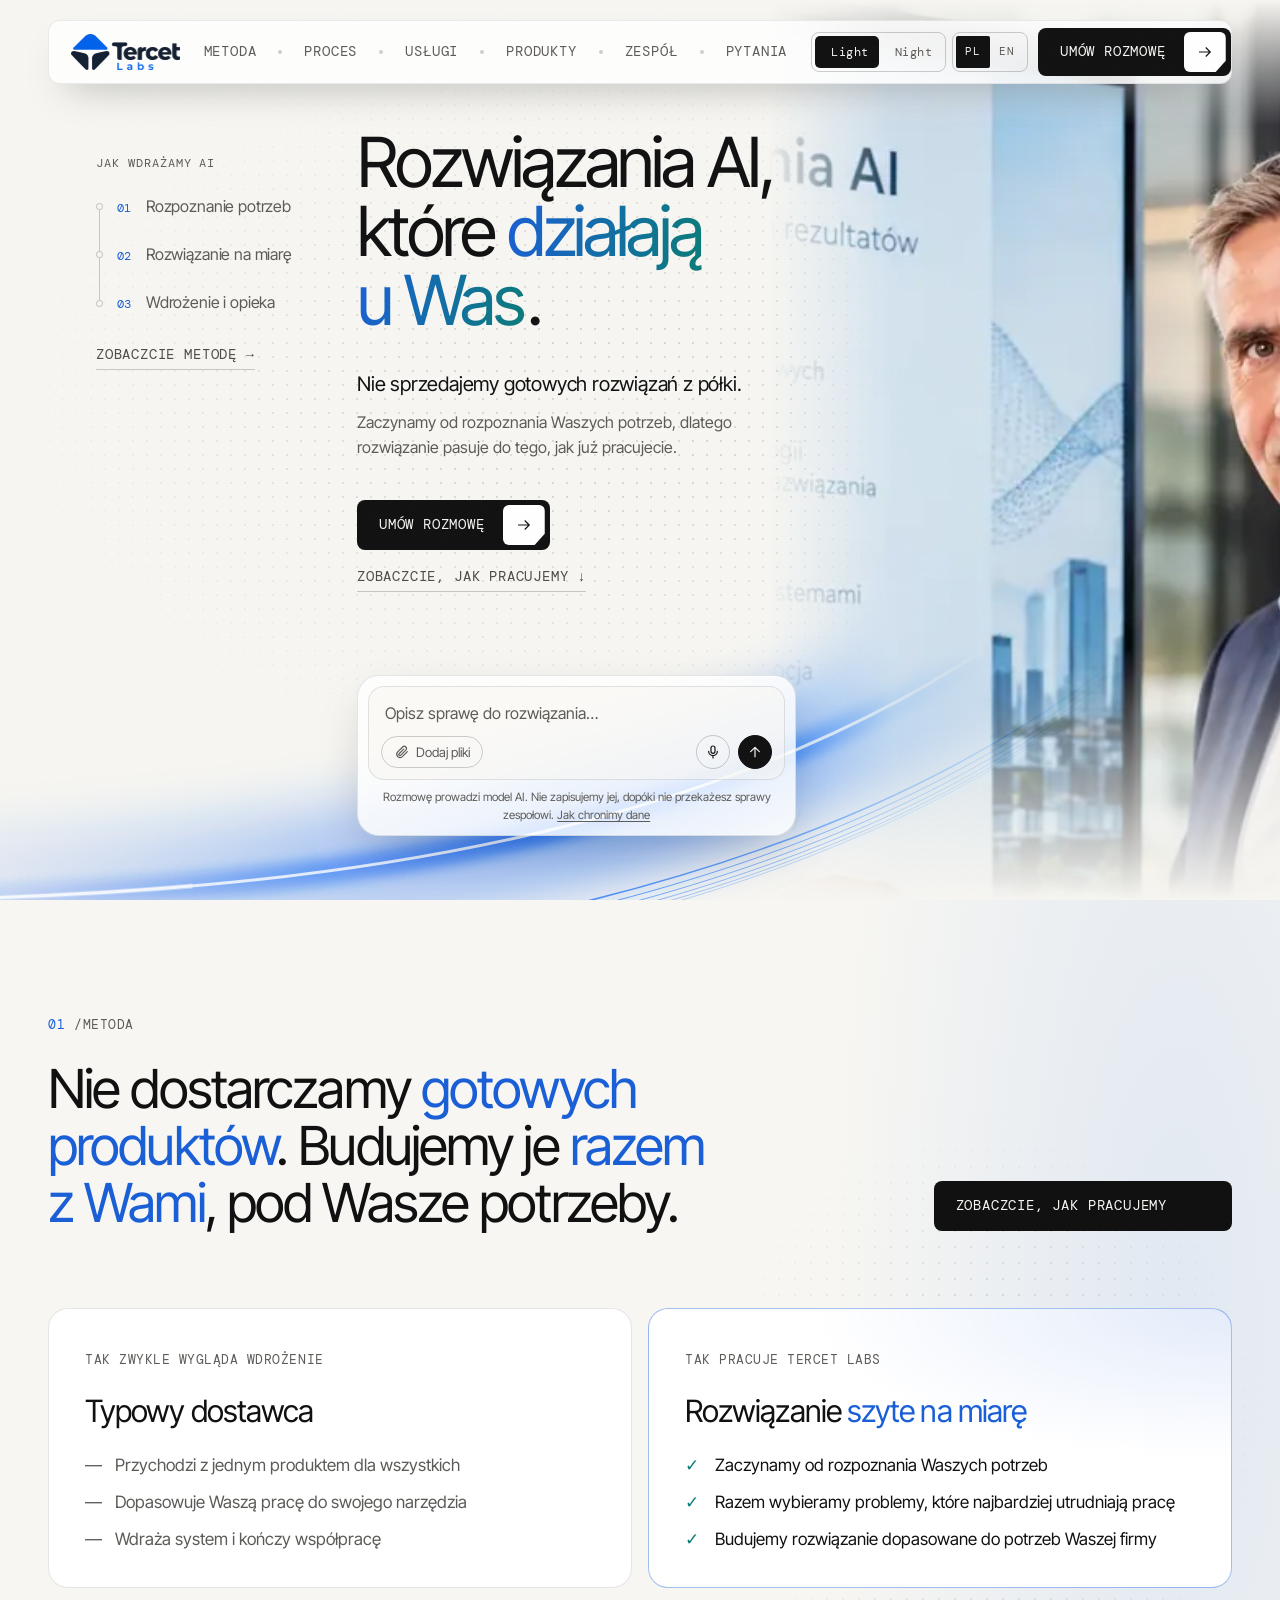
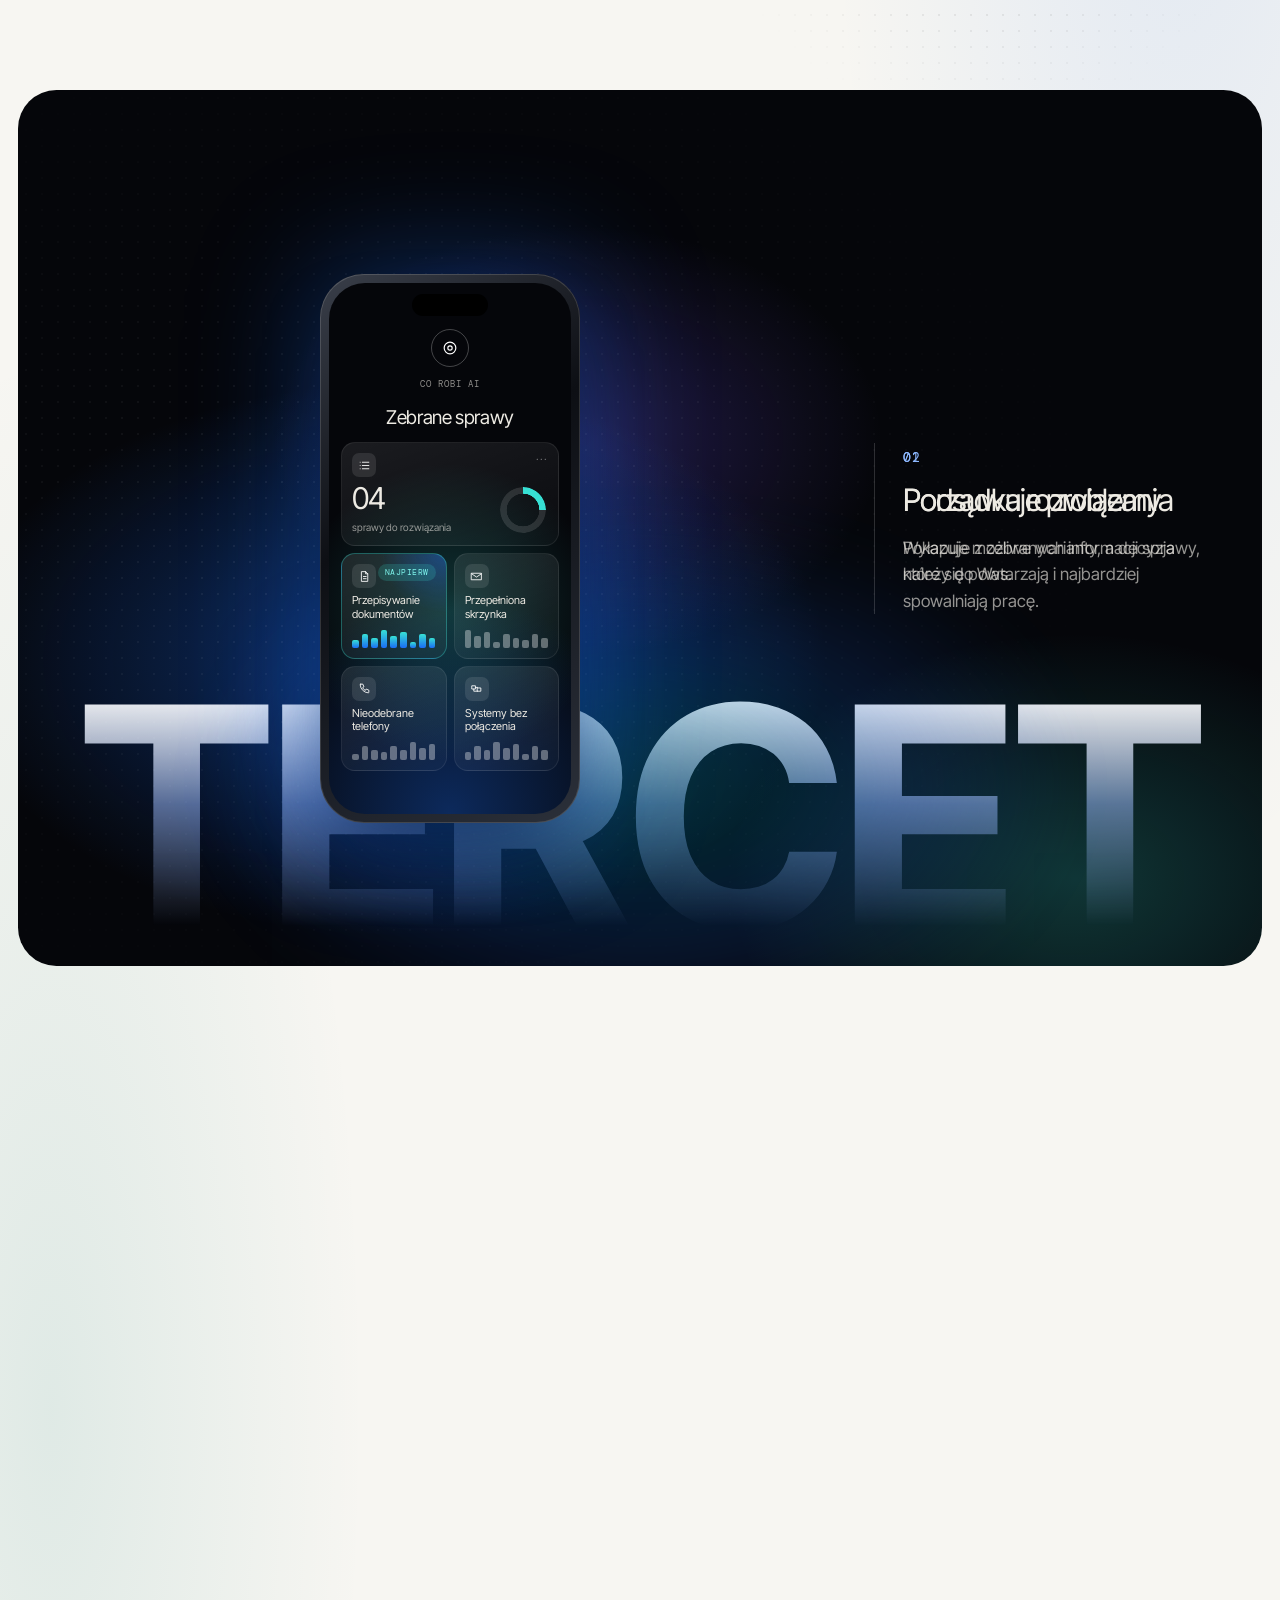
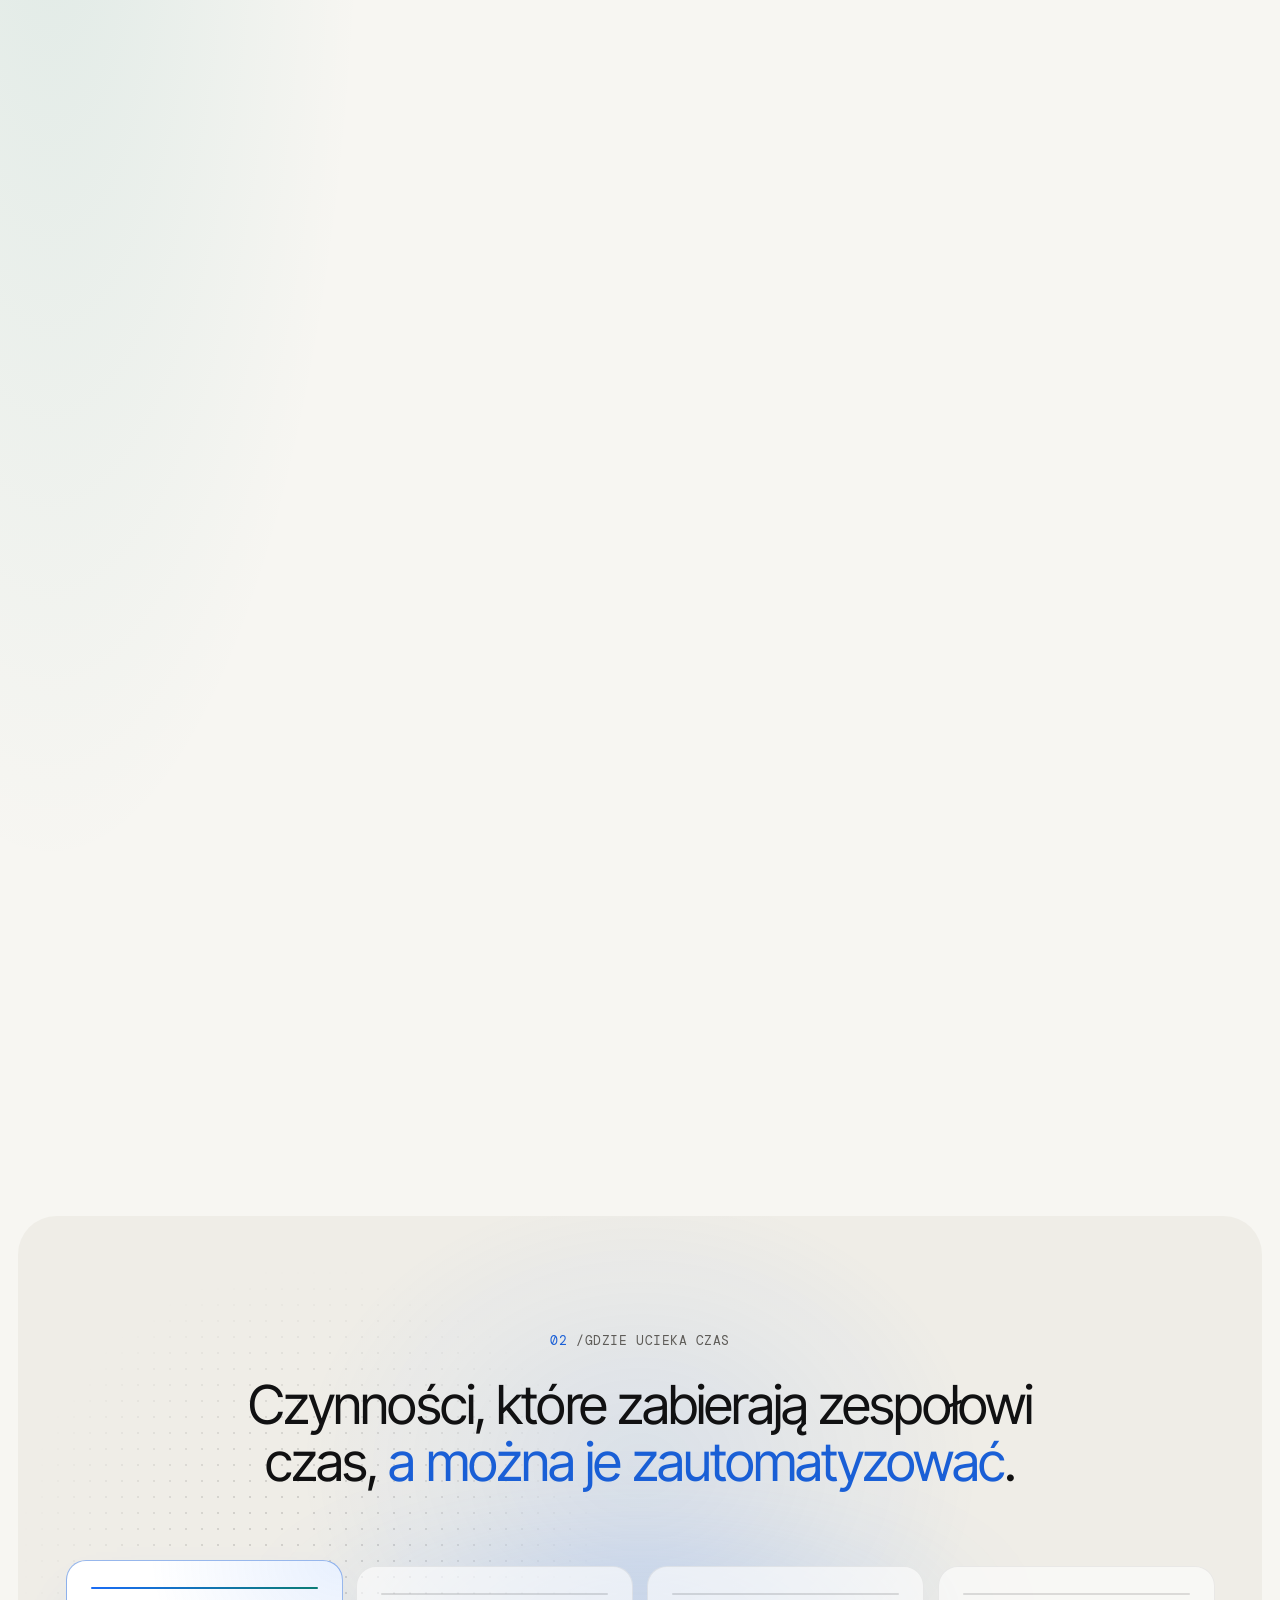
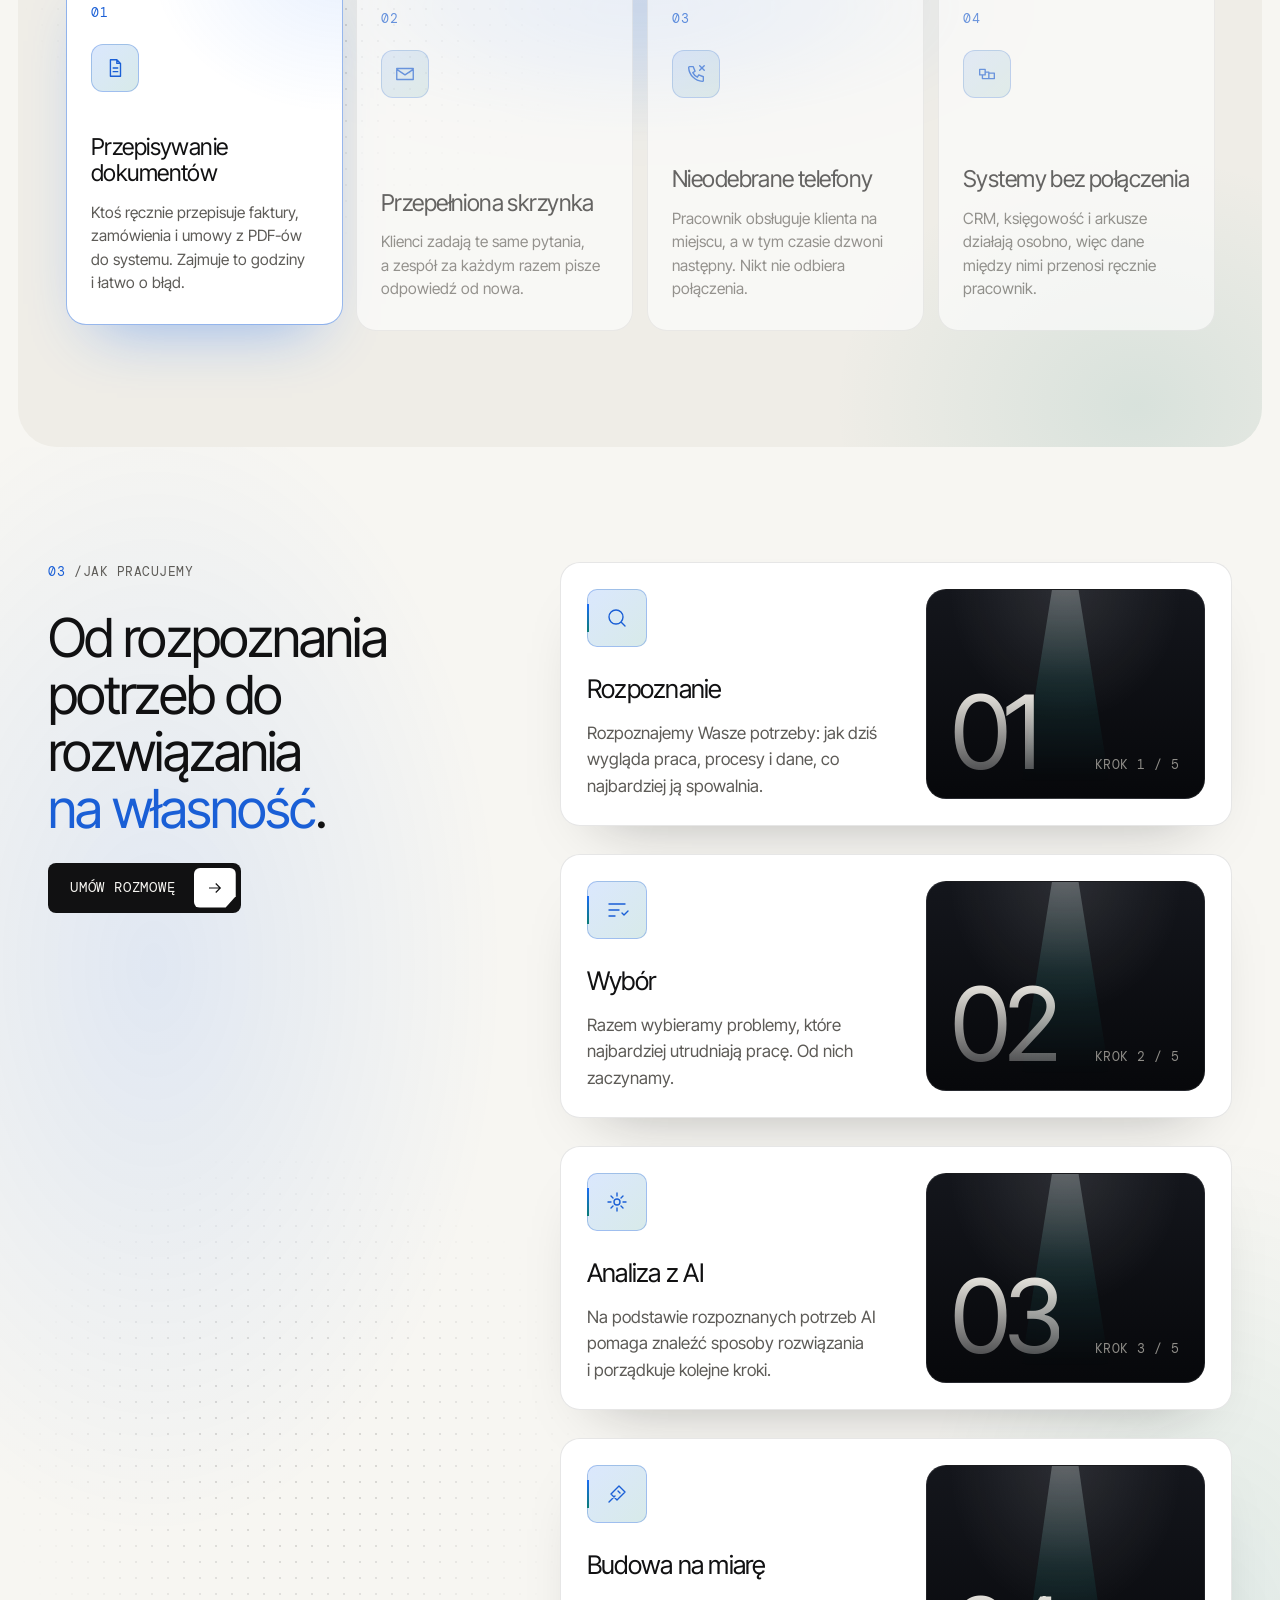
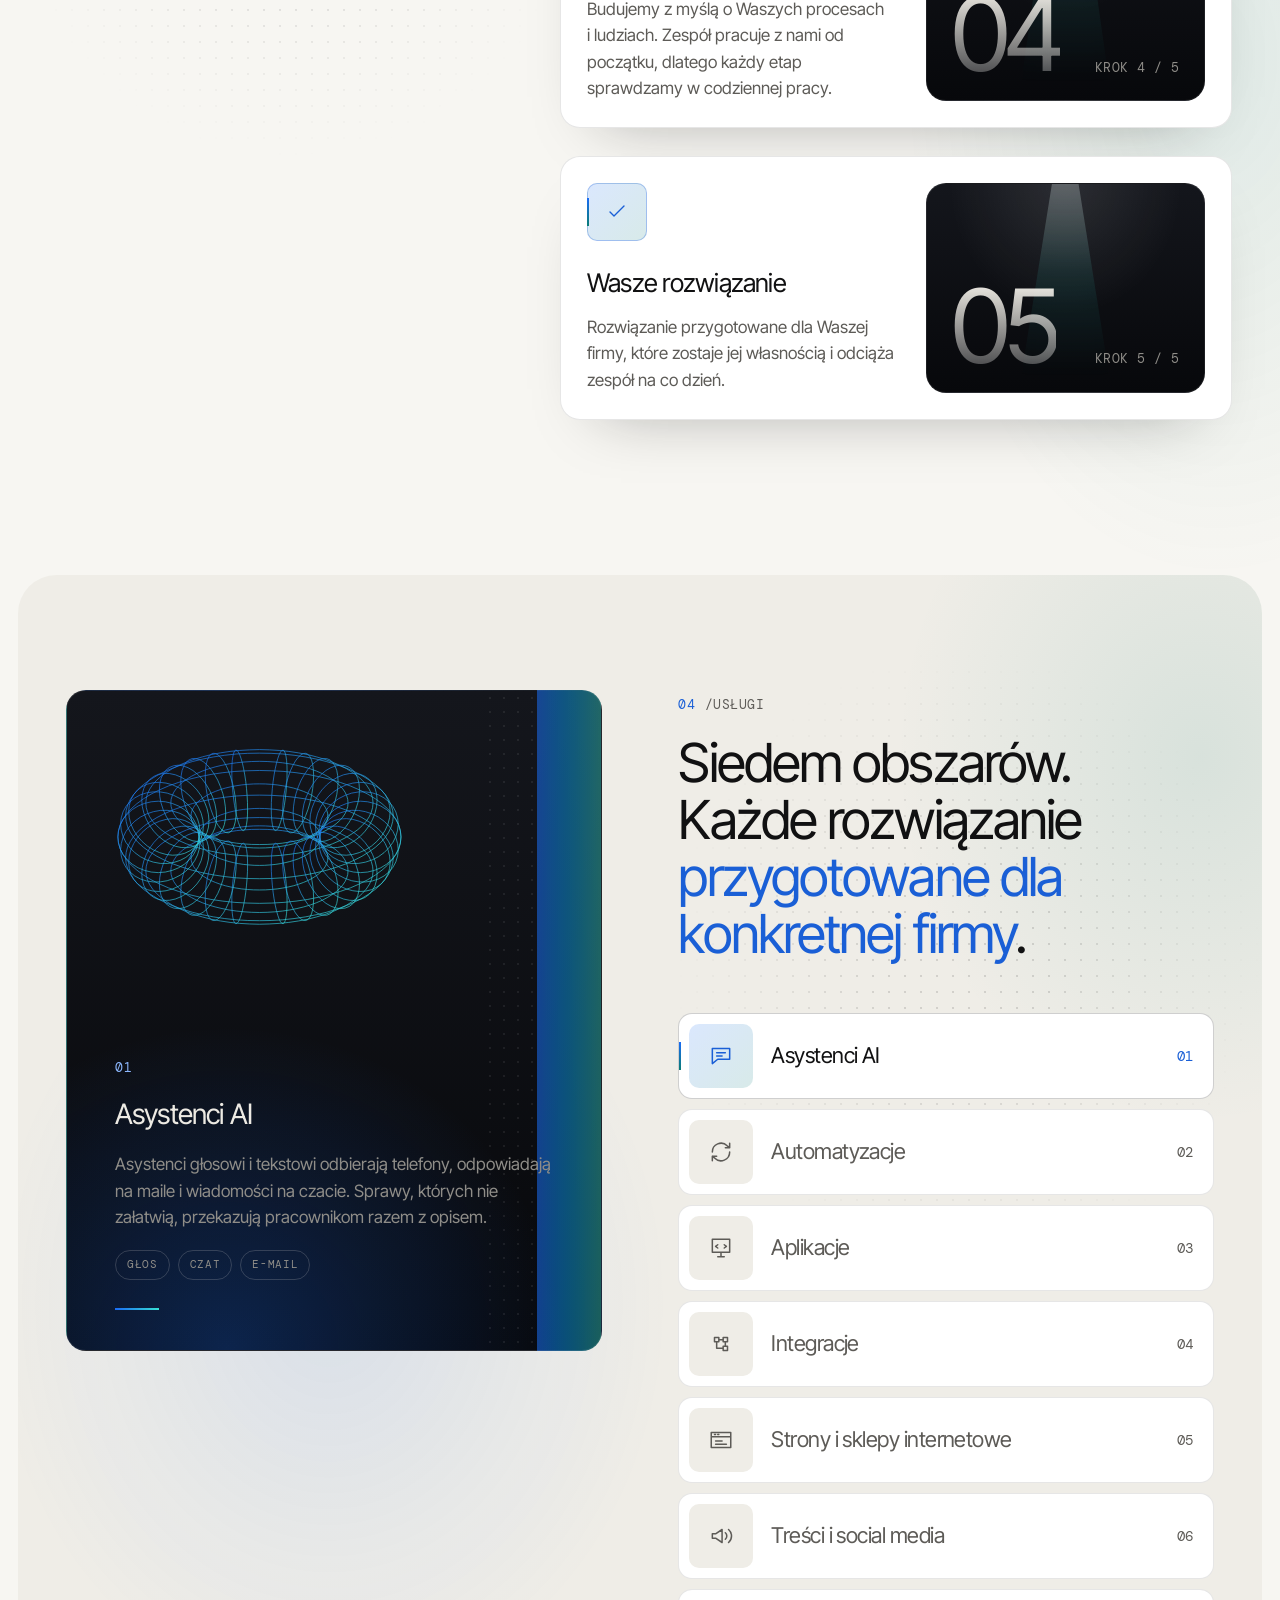
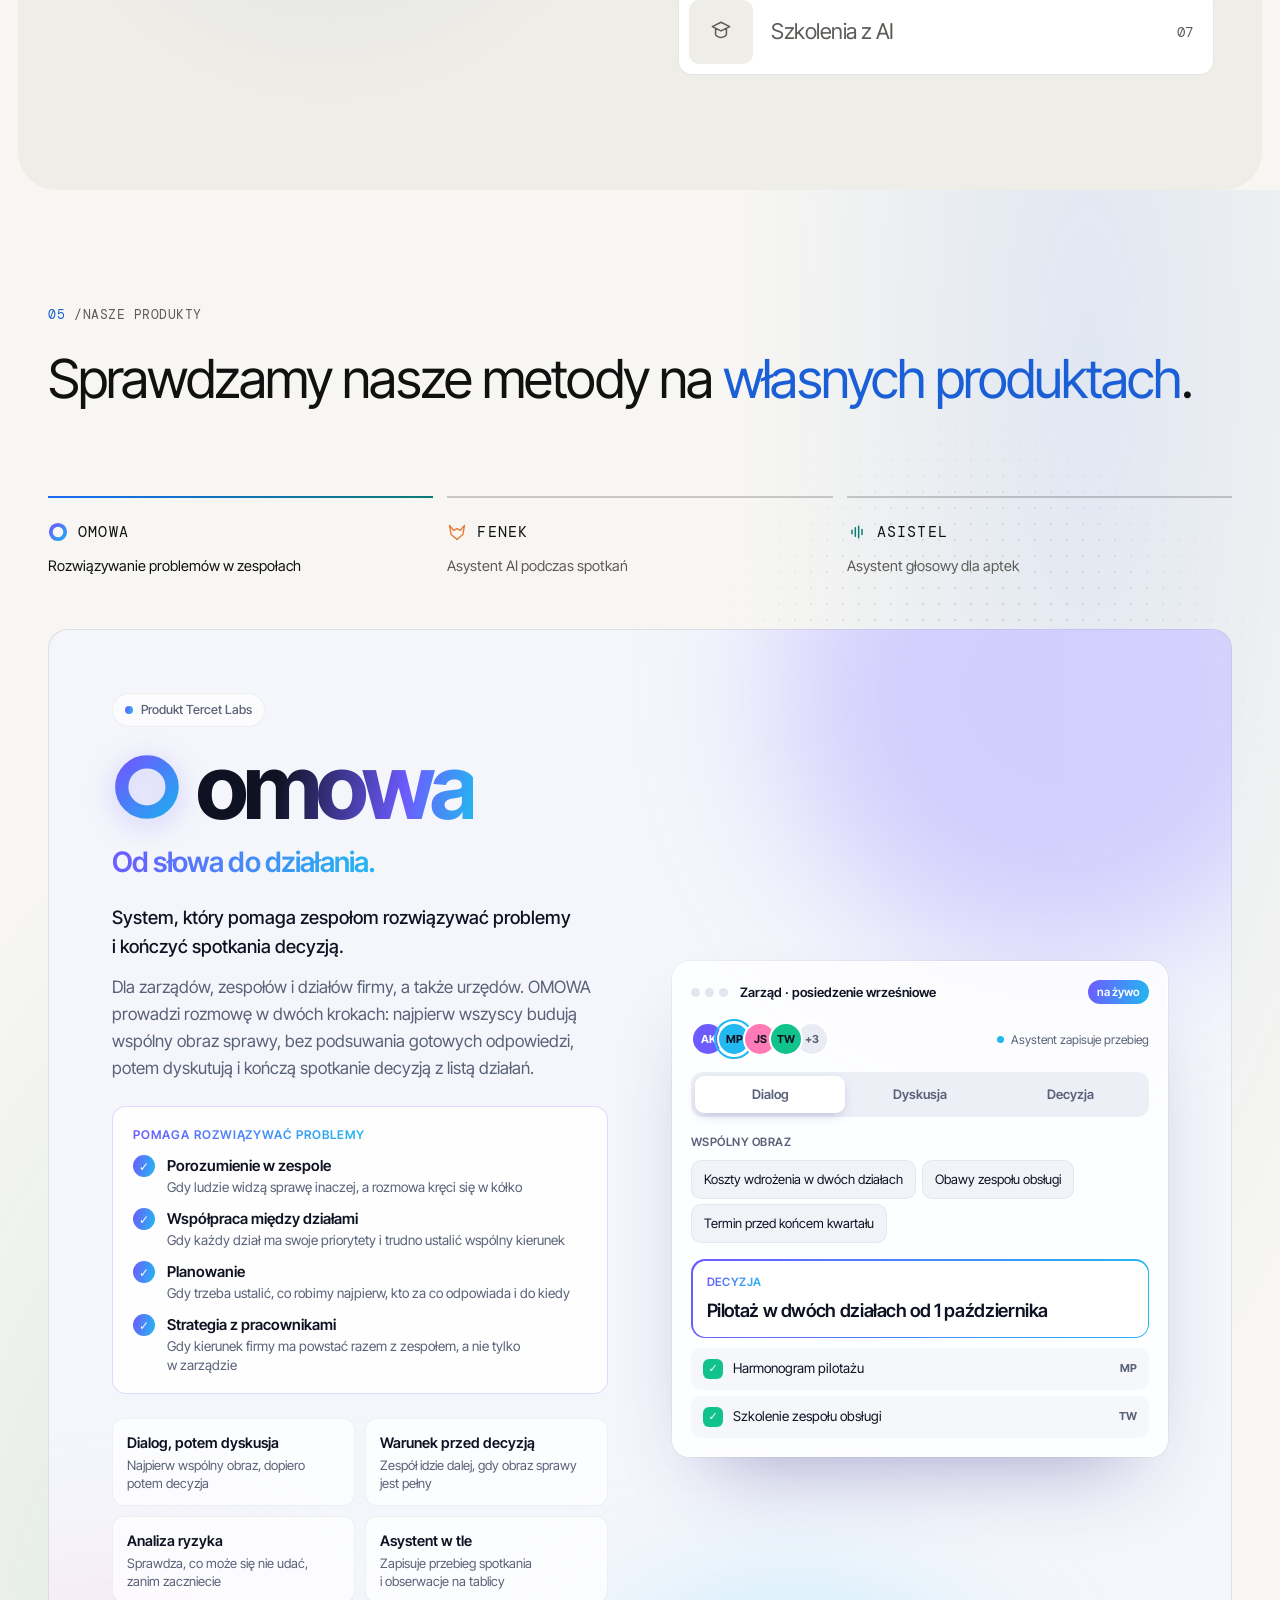
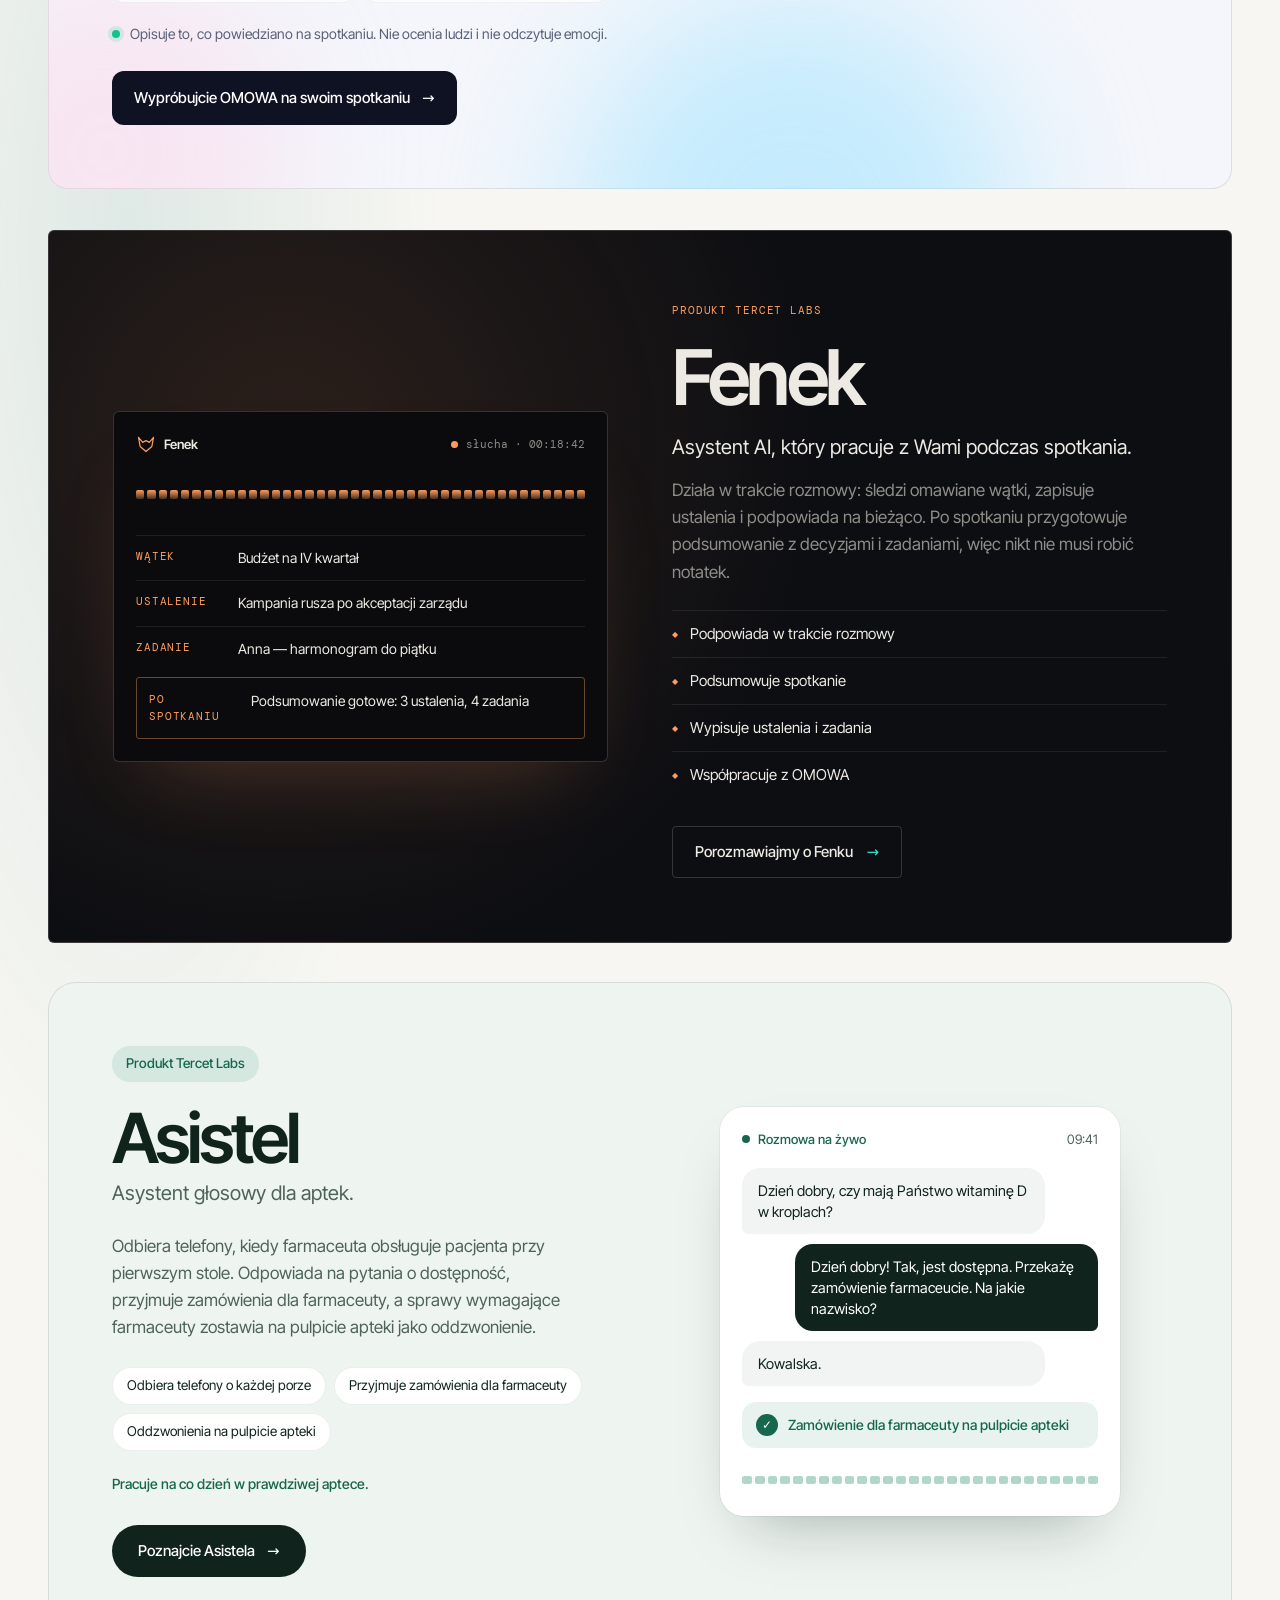
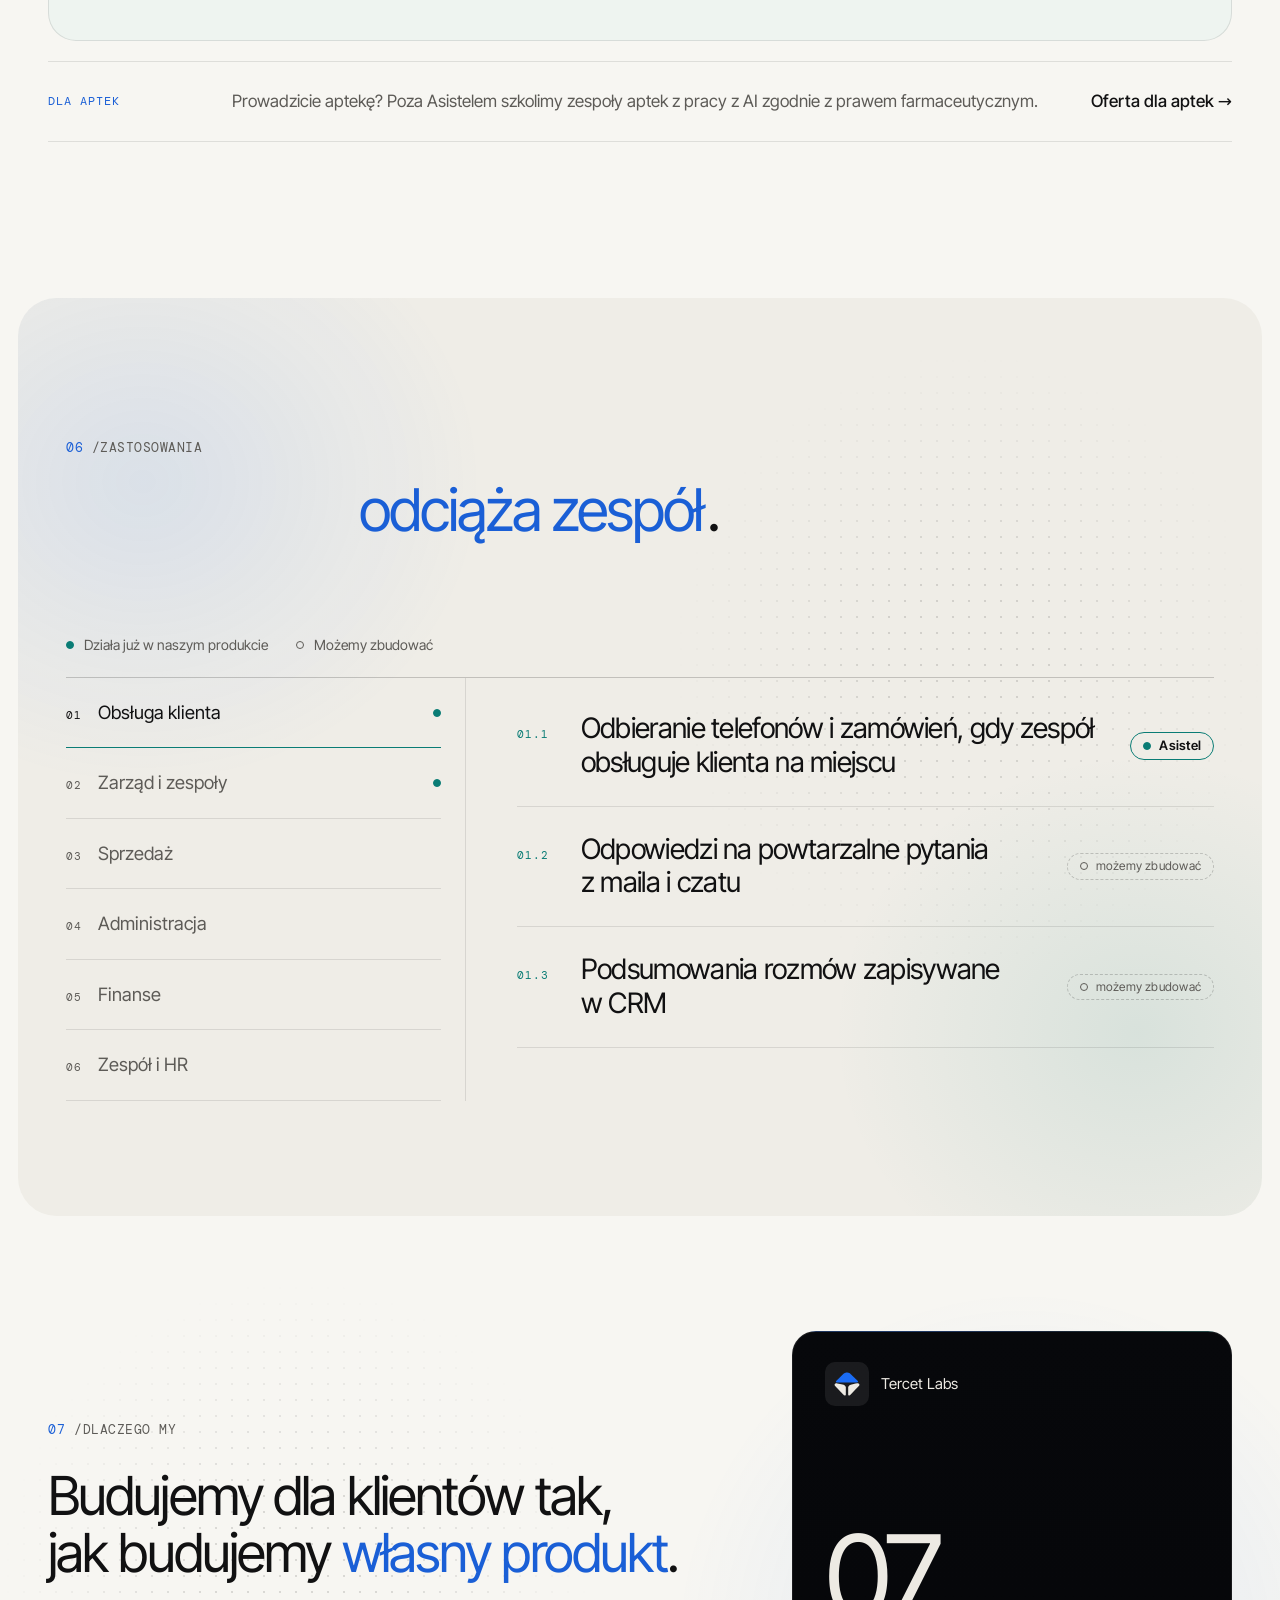
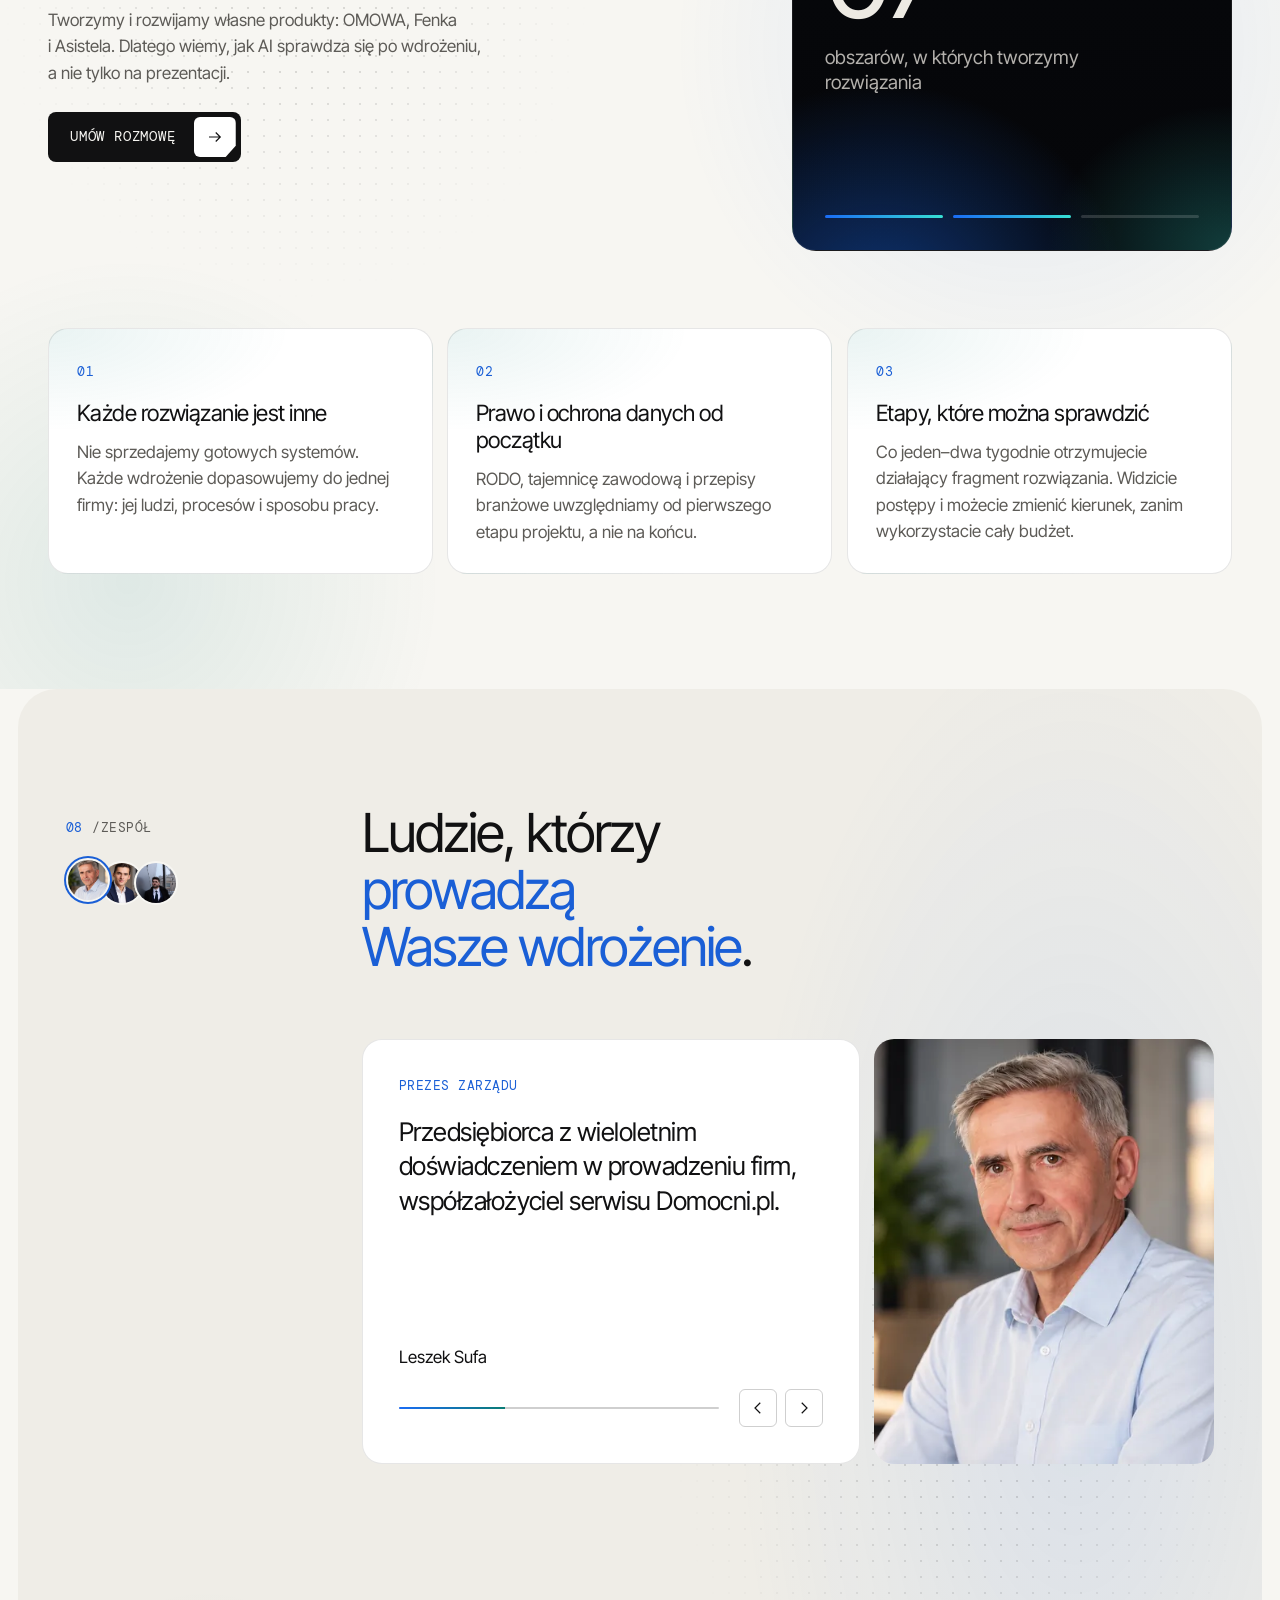
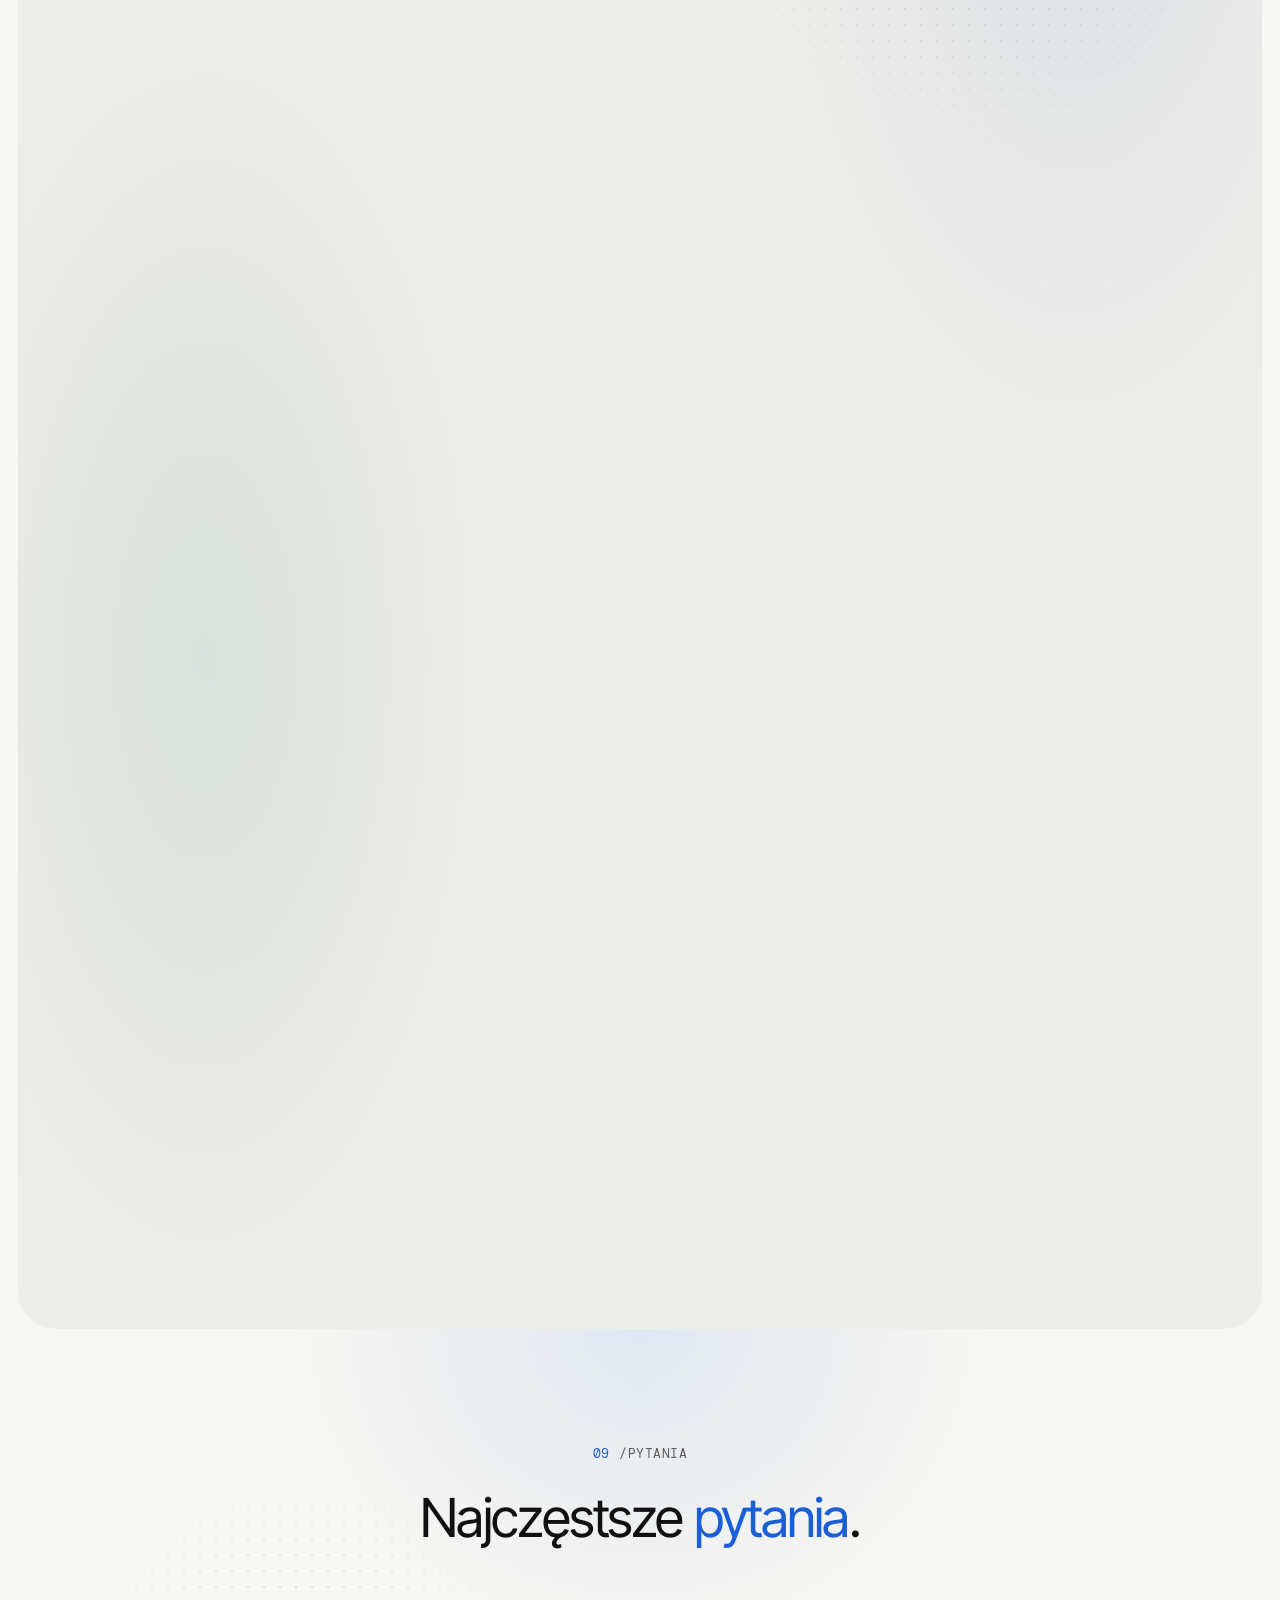
==== commit f35c4476: "Kadr portretu Macieja przy scianie w zespole." ====
--- a/index.html
+++ b/index.html
@@ -19,4 +19,4 @@
     })();</script><meta name="viewport" content="width=device-width, initial-scale=1"><title>Tercet Labs — wdrażamy AI w firmach razem z ich zespołami</title><meta name="description" content="Zaczynamy od rozpoznania potrzeb firmy, razem wybieramy problemy, które najbardziej utrudniają pracę, i z pomocą AI budujemy rozwiązanie dopasowane do firmy. Rozwiązanie zostaje jej własnością."><meta name="theme-color" content="#f7f6f2" data-theme-color><link rel="canonical" href="https://tercetlabs.pl/"><link rel="alternate" hreflang="pl" href="https://tercetlabs.pl/"><link rel="alternate" hreflang="en" href="https://tercetlabs.pl/en/"><link rel="alternate" hreflang="x-default" href="https://tercetlabs.pl/"><link rel="icon" type="image/png" sizes="64x64" href="/favicon.png"><link rel="apple-touch-icon" href="/apple-touch-icon.png"><meta property="og:title" content="Tercet Labs — wdrażamy AI w firmach razem z ich zespołami"><meta property="og:description" content="Zaczynamy od rozpoznania potrzeb firmy, razem wybieramy problemy, które najbardziej utrudniają pracę, i z pomocą AI budujemy rozwiązanie dopasowane do firmy. Rozwiązanie zostaje jej własnością."><meta property="og:locale" content="pl_PL"><meta property="og:locale:alternate" content="en_GB"><meta property="og:type" content="website"><meta property="og:image" content="https://tercetlabs.pl/brand/og.png"><meta property="og:image:width" content="1200"><meta property="og:image:height" content="630"><script type="application/ld+json">{"@context":"https://schema.org","@type":"Organization","name":"Tercet Labs sp. z o.o.","legalName":"Tercet Labs spółka z ograniczoną odpowiedzialnością","url":"https://tercetlabs.pl","email":"kontakt@tercetlabs.pl","taxID":"5362006891","address":{"@type":"PostalAddress","streetAddress":"ul. Gen. Lucjana Żeligowskiego 27/18","postalCode":"05-123","addressLocality":"Chotomów","addressCountry":"PL"}}</script><style>@font-face{font-family:Inter Tight Variable;font-style:normal;font-weight:100 900;font-display:swap;src:url(/_astro/inter-tight.CTD_b1qW.woff2)format("woff2-variations");unicode-range:U+??,U+131,U+152-153,U+2BB-2BC,U+2C6,U+2DA,U+2DC,U+304,U+308,U+329,U+2000-206F,U+20AC,U+2122,U+2191,U+2193,U+2212,U+2215,U+FEFF,U+FFFD}@font-face{font-family:Inter Tight Variable;font-style:normal;font-weight:100 900;font-display:swap;src:url(/_astro/inter-tight-ext.DiM_GvHw.woff2)format("woff2-variations");unicode-range:U+100-2BA,U+2BD-2C5,U+2C7-2CC,U+2CE-2D7,U+2DD-2FF,U+304,U+308,U+329,U+1D00-1DBF,U+1E00-1E9F,U+1EF2-1EFF,U+2020,U+20A0-20AB,U+20AD-20C0,U+2113,U+2C60-2C7F,U+A720-A7FF}@font-face{font-family:Instrument Serif;font-style:normal;font-weight:400;font-display:swap;src:url(/_astro/instrument-serif.DdhWG2SM.woff2)format("woff2");unicode-range:U+??,U+131,U+152-153,U+2BB-2BC,U+2C6,U+2DA,U+2DC,U+304,U+308,U+329,U+2000-206F,U+20AC,U+2122,U+2191,U+2193,U+2212,U+2215,U+FEFF,U+FFFD}@font-face{font-family:Instrument Serif;font-style:normal;font-weight:400;font-display:swap;src:url(/_astro/instrument-serif-ext.C7FU8bi1.woff2)format("woff2");unicode-range:U+100-2BA,U+2BD-2C5,U+2C7-2CC,U+2CE-2D7,U+2DD-2FF,U+304,U+308,U+329,U+1D00-1DBF,U+1E00-1E9F,U+1EF2-1EFF,U+2020,U+20A0-20AB,U+20AD-20C0,U+2113,U+2C60-2C7F,U+A720-A7FF}@font-face{font-family:Instrument Serif;font-style:italic;font-weight:400;font-display:swap;src:url(/_astro/instrument-serif-i.BsBw74gu.woff2)format("woff2");unicode-range:U+??,U+131,U+152-153,U+2BB-2BC,U+2C6,U+2DA,U+2DC,U+304,U+308,U+329,U+2000-206F,U+20AC,U+2122,U+2191,U+2193,U+2212,U+2215,U+FEFF,U+FFFD}@font-face{font-family:Instrument Serif;font-style:italic;font-weight:400;font-display:swap;src:url(/_astro/instrument-serif-i-ext.USwdnAgp.woff2)format("woff2");unicode-range:U+100-2BA,U+2BD-2C5,U+2C7-2CC,U+2CE-2D7,U+2DD-2FF,U+304,U+308,U+329,U+1D00-1DBF,U+1E00-1E9F,U+1EF2-1EFF,U+2020,U+20A0-20AB,U+20AD-20C0,U+2113,U+2C60-2C7F,U+A720-A7FF}@font-face{font-family:DM Mono;font-style:normal;font-weight:400;font-display:swap;src:url(/_astro/dm-mono-400.B4PNi-Jp.woff2)format("woff2");unicode-range:U+??,U+131,U+152-153,U+2BB-2BC,U+2C6,U+2DA,U+2DC,U+304,U+308,U+329,U+2000-206F,U+20AC,U+2122,U+2191,U+2193,U+2212,U+2215,U+FEFF,U+FFFD}@font-face{font-family:DM Mono;font-style:normal;font-weight:400;font-display:swap;src:url(/_astro/dm-mono-400-ext.CEPR5thp.woff2)format("woff2");unicode-range:U+100-2BA,U+2BD-2C5,U+2C7-2CC,U+2CE-2D7,U+2DD-2FF,U+304,U+308,U+329,U+1D00-1DBF,U+1E00-1E9F,U+1EF2-1EFF,U+2020,U+20A0-20AB,U+20AD-20C0,U+2113,U+2C60-2C7F,U+A720-A7FF}@font-face{font-family:DM Mono;font-style:normal;font-weight:500;font-display:swap;src:url(/_astro/dm-mono-500.DOEb2sS3.woff2)format("woff2");unicode-range:U+??,U+131,U+152-153,U+2BB-2BC,U+2C6,U+2DA,U+2DC,U+304,U+308,U+329,U+2000-206F,U+20AC,U+2122,U+2191,U+2193,U+2212,U+2215,U+FEFF,U+FFFD}@font-face{font-family:DM Mono;font-style:normal;font-weight:500;font-display:swap;src:url(/_astro/dm-mono-500-ext.BDk6y0Kt.woff2)format("woff2");unicode-range:U+100-2BA,U+2BD-2C5,U+2C7-2CC,U+2CE-2D7,U+2DD-2FF,U+304,U+308,U+329,U+1D00-1DBF,U+1E00-1E9F,U+1EF2-1EFF,U+2020,U+20A0-20AB,U+20AD-20C0,U+2113,U+2C60-2C7F,U+A720-A7FF}:root{color-scheme:light;--bg:#f7f6f2;--bg-2:#efede7;--surface:#fff;--text-rgb:17, 17, 18;--line:#1111121a;--line-strong:#11111233;--text:#111112;--muted:#5d5b57;--brand:#1a6cf5;--accent:#1a5fd6;--accent-dim:#1a5fd61f;--glow:#0a7c75;--glow-dim:#0a7c751f;--shine:#37e0d4;--sygnet-skrzydlo:#24335e;--nav-bg:#f7f6f2fb;--chip-bg:#ffffffb8;--card-bg:#fff;--btn-solid-hover-bg:var(--brand);--btn-solid-hover-fg:#fff;--btn-solid-hover-arr:#fff;--grain-opacity:.025;--island-ring:#1111121a;--aura-opacity:.45;--paper:#0f0f11;--ink:#edeae3;--ink-muted:#8f8d88;--ink-line:#edeae31f;--sans:"Inter Tight Variable", "Inter Tight", system-ui, -apple-system, "Segoe UI", sans-serif;--serif:"Instrument Serif", "Times New Roman", Georgia, serif;--mono:"JetBrains Mono", ui-monospace, "SFMono-Regular", Consolas, monospace;--gutter:clamp(20px, 4vw, 48px);--max:1280px;--radius:4px;--ease:cubic-bezier(.2, .7, .1, 1)}:root[data-theme=dark],:root:not([data-theme=dark]) .inverse,.tone-dark{color-scheme:dark;--bg:#0a0a0b;--bg-2:#0f0f11;--surface:#141416;--text-rgb:237, 234, 227;--line:#edeae317;--line-strong:#edeae32e;--text:#edeae3;--muted:#8f8d88;--brand:#1a6cf5;--accent:#8db8ff;--accent-dim:#8db8ff29;--glow:#37e0d4;--glow-dim:#37e0d429;--shine:#fff;--sygnet-skrzydlo:#e9edf5;--nav-bg:#0a0a0bf7;--chip-bg:#0a0a0b99;--card-bg:#111114;--btn-solid-hover-bg:#fff;--btn-solid-hover-fg:#0a0a0b;--btn-solid-hover-arr:var(--brand);--grain-opacity:.035;--island-ring:transparent;--aura-opacity:1}:root[data-theme=dark]{--paper:#f2f0ea;--ink:#111112;--ink-muted:#5d5b57;--ink-line:#1111121f}.tone-dark{color:var(--text)}*,:before,:after{box-sizing:border-box}.theme-switching body,.theme-switching body *,.theme-switching body :before,.theme-switching body :after{transition:background-color .4s var(--ease), color .4s var(--ease), border-color .4s var(--ease), fill .4s var(--ease), stroke .4s var(--ease)!important}html{scroll-behavior:smooth;-webkit-text-size-adjust:100%}body{background:var(--bg);color:var(--text);font-family:var(--sans);font-feature-settings:"ss01", "cv11";-webkit-font-smoothing:antialiased;margin:0;font-size:17px;line-height:1.6;overflow-x:hidden}body:before{content:"";pointer-events:none;z-index:100;opacity:var(--grain-opacity);background-image:url("data:image/svg+xml,%3Csvg xmlns='http://www.w3.org/2000/svg' width='160' height='160'%3E%3Cfilter id='n'%3E%3CfeTurbulence type='fractalNoise' baseFrequency='.9' numOctaves='2' stitchTiles='stitch'/%3E%3C/filter%3E%3Crect width='100%25' height='100%25' filter='url(%23n)'/%3E%3C/svg%3E");position:fixed;inset:0}img,svg{max-width:100%;display:block}a{color:inherit;text-decoration:none}::selection{background:var(--glow);color:var(--bg)}.wrap{width:100%;max-width:var(--max);padding-inline:var(--gutter);margin-inline:auto}em{font-family:var(--serif);letter-spacing:-.01em;font-style:italic;font-weight:400}.mono{font-family:var(--mono);letter-spacing:.08em;text-transform:uppercase;font-size:12px}.btn{--h:52px;height:var(--h);border-radius:var(--radius);font-family:var(--sans);letter-spacing:-.005em;cursor:pointer;transition:background .35s var(--ease), color .35s var(--ease), border-color .35s var(--ease), translate .4s var(--ease);white-space:nowrap;translate:var(--bx,0px) var(--by,0px);border:1px solid #0000;align-items:center;gap:14px;padding-inline:22px;font-size:15px;font-weight:500;display:inline-flex}.btn .arr{color:var(--glow);transition:transform .35s var(--ease)}.btn:hover .arr{transform:translate(4px)}.btn--solid{background:var(--text);color:var(--bg)}.btn--solid .arr{color:var(--brand)}.btn--solid:hover{background:var(--btn-solid-hover-bg);color:var(--btn-solid-hover-fg)}.btn--solid:hover .arr{color:var(--btn-solid-hover-arr)}.btn--ghost{border-color:var(--line-strong);color:var(--text)}.btn--ghost:hover{border-color:var(--text)}.sec{border-top:1px solid var(--line);padding-block:clamp(96px,13vw,180px);position:relative}.sec-head{grid-template-columns:repeat(12,1fr);gap:24px;margin-bottom:clamp(56px,7vw,96px);display:grid}.sec-head .mono{color:var(--muted);grid-column:1/4;padding-top:.9em}.sec-head .mono:before{content:"";background:linear-gradient(135deg, var(--brand), var(--glow));clip-path:polygon(50% 0,100% 100%,0 100%);width:.62em;height:.55em;transition:transform 1.2s var(--ease) .3s;margin-right:.7em;display:inline-block;transform:rotate(-90deg)}.sec-head .mono.is-in:before{transform:rotate(180deg)}.sec:hover .sec-head .mono:before{transition-duration:2.4s;transform:rotate(540deg)}.sec-head h2{letter-spacing:-.035em;text-wrap:balance;grid-column:4/13;margin:0;font-size:clamp(2.1rem,4.6vw,4rem);font-weight:500;line-height:1.04}.sec-head h2 em{color:var(--accent);font-size:1.08em}.sec-head h2 em,.hero h1 em{background:linear-gradient(100deg, var(--accent) 0%, var(--accent) 38%, var(--shine) 46%, var(--glow) 54%, var(--accent) 62%, var(--accent) 100%);color:#0000;background-position:100% 0;background-size:260% 100%;-webkit-background-clip:text;background-clip:text;padding-right:.08em}.is-in .line-mask>span em,.line-mask.is-in>span em{animation:blysk 2.2s var(--ease) .6s both}.sec-head h2:hover em{animation:blysk-hover 1.6s var(--ease) both}@keyframes blysk{0%{background-position:100% 0}to{background-position:0 0}}@keyframes blysk-hover{0%{background-position:100% 0}to{background-position:0 0}}[data-spot]{isolation:isolate;position:relative}[data-spot]:after{content:"";z-index:-1;pointer-events:none;background:radial-gradient(320px circle at var(--mx,50%) var(--my,50%), var(--glow-dim), transparent 70%);opacity:0;transition:opacity .45s var(--ease);position:absolute;inset:0}[data-spot]:hover:after{opacity:1}.inverse [data-spot]:after{background:radial-gradient(320px circle at var(--mx,50%) var(--my,50%), #1a6cf51a, transparent 70%)}@media (width<=860px){.sec-head{grid-template-columns:1fr;gap:18px}.sec-head .mono,.sec-head h2{grid-column:auto;padding-top:0}}[data-reveal]{opacity:0;transition:opacity 1.1s var(--ease), transform 1.4s var(--ease), filter 1.1s var(--ease);transition-delay:var(--d,0s);will-change:transform, opacity;transform:translateY(64px)}[data-reveal=left]{transform:translate(-96px)}[data-reveal=right]{transform:translate(96px)}[data-reveal=zoom]{filter:blur(10px);transform:scale(.82)}.hero,.sec,.inverse,.foot{overflow-x:clip}[data-parallax]{will-change:transform}[data-reveal].is-in{opacity:1;filter:none;transform:none}.line-mask{padding-bottom:.08em;display:block;overflow:hidden}.line-mask>span{transition:transform 1.1s var(--ease);transition-delay:var(--d,0s);display:block;transform:translateY(105%)}.is-in .line-mask>span,.line-mask.is-in>span{transform:none}@media (prefers-reduced-motion:reduce){html{scroll-behavior:auto}[data-reveal],.line-mask>span{opacity:1!important;transition:none!important;transform:none!important}*,:before,:after{animation-duration:.001ms!important;animation-iteration-count:1!important}}.sr-only{clip:rect(0 0 0 0);white-space:nowrap;width:1px;height:1px;position:absolute;overflow:hidden}:focus-visible{outline:1px solid var(--accent);outline-offset:3px}:root{--r-karta:20px;--r-btn:8px;--cien:0 18px 52px -14px #11111238;--szklo:#ffffffd6;--szklo-line:#1111121a;--szklo-blysk:inset 0 1px 0 #ffffffe6;--display:var(--sans);--z-btn-bg:#111112;--z-btn-fg:#f7f6f2;--z-btn-kafel:#fff;--z-btn-kafel-fg:#111112;--z-wstega-1:#1a6cf5;--z-wstega-2:#37e0d4;--z-kropki:#11111217;--z-panel-gora:#14161c;--z-panel-dol:#07080b;--z-panel-glebia:#050609;--z-kapsula:#ffffffd6;--z-kapsula-pelna:#fffffff5;--z-kapsula-linia:#11111214;--z-na-ciemnym:#edeae3}:root[data-theme=dark],.tone-dark{--bg:#050507;--bg-2:#0b0c10;--surface:#0d0e12;--card-bg:#0d0e12;--cien:0 18px 52px -14px #0009;--szklo:#101218d1;--szklo-line:#ffffff1f;--szklo-blysk:inset 0 1px 0 #ffffff24;--z-btn-bg:#17181d;--z-btn-fg:#edeae3;--z-btn-kafel:#fff;--z-btn-kafel-fg:#0a0a0b;--z-kropki:#ffffff17;--nav-bg:#050507e6;--z-kapsula:#0e0f13d1;--z-kapsula-pelna:#0a0b0ef2;--z-kapsula-linia:#ffffff14}.tone-dark{background:var(--bg)}:root{--mono:"DM Mono", ui-monospace, "SFMono-Regular", Consolas, monospace}em{font-family:inherit;font-style:normal;font-weight:inherit;letter-spacing:inherit}.sec-head h2 em,.hero h1 em{font-size:1em}[hidden]{display:none!important}.z-label{font-family:var(--mono);letter-spacing:.04em;text-transform:uppercase;color:var(--muted);gap:.7em;margin:0;font-size:13px;display:inline-flex}.z-label b{color:var(--accent);font-weight:400}.z-h{letter-spacing:-.035em;text-wrap:balance;margin:0;font-size:clamp(2.2rem,4.2vw,3.4rem);font-weight:400;line-height:1.06}.z-h em{color:var(--accent)}.z-lead{color:var(--muted);max-width:46ch;margin:0;font-size:17px;line-height:1.55}.z-btn{--bx:0px;--by:0px;border-radius:var(--r-btn);background:var(--z-btn-bg);height:50px;color:var(--z-btn-fg);font-family:var(--mono);letter-spacing:.06em;text-transform:uppercase;white-space:nowrap;cursor:pointer;translate:var(--bx) var(--by);transition:translate .4s var(--ease), background .35s var(--ease);border:0;align-items:center;gap:18px;padding:0 5px 0 22px;font-size:13.5px;display:inline-flex}.z-btn .kafel{background:var(--z-btn-kafel);width:42px;height:40px;color:var(--z-btn-kafel-fg);clip-path:polygon(0 0,100% 0,100% 72%,76% 100%,0 100%);transition:background .35s var(--ease), color .35s var(--ease);border-radius:6px;place-items:center;display:grid}.z-btn .kafel svg{fill:none;stroke:currentColor;stroke-width:1.6px;width:18px;height:18px;transition:transform .35s var(--ease)}.z-btn:hover .kafel{background:linear-gradient(135deg, var(--brand), var(--glow));color:#fff}.z-btn:hover .kafel svg{transform:translate(3px)}.z-btn--jasny{--z-btn-bg:#fff;--z-btn-fg:#0a0a0b;--z-btn-kafel:#0a0a0b;--z-btn-kafel-fg:#fff}.z-karta{border-radius:var(--r-karta);background:var(--card-bg);border:1px solid var(--line);position:relative;overflow:hidden}.z-kropki{background-image:radial-gradient(var(--z-kropki) 1.1px, transparent 1.3px);background-size:14px 14px}.z-sec{padding-block:clamp(80px,9vw,132px);position:relative;overflow-x:clip}.z-head{grid-template-columns:minmax(0,1fr) auto;align-items:end;gap:24px 40px;margin-bottom:clamp(48px,6vw,80px);display:grid}.z-head .z-label{grid-column:1/-1}.z-head--srodek{text-align:center;grid-template-columns:1fr;justify-items:center}@media (width<=860px){.z-head{grid-template-columns:1fr}}.z-slowa .s{opacity:0;filter:blur(10px);transition:opacity .9s var(--ease), filter .9s var(--ease), transform .9s var(--ease);transition-delay:calc(var(--i,0) * 45ms);display:inline-block;transform:translateY(.25em)}.z-slowa.is-in .s{opacity:1;filter:none;transform:none}@media (prefers-reduced-motion:reduce){.z-slowa .s{opacity:1;filter:none;transform:none}}.szklo{background:var(--szklo);border:1px solid var(--szklo-line);box-shadow:var(--szklo-blysk), var(--cien)}@media (width>=861px) and (hover:hover){.szklo{backdrop-filter:blur(20px)}}.btn--sm{--h:40px;border-radius:999px;padding-inline:16px;font-size:14px}.btn--ghost{background:0 0}.sec{border-top:0}.sec-head .mono{letter-spacing:.04em;font-size:13px}.sec-head .mono:before{display:none}.sec-head .mono b{color:var(--accent);font-weight:400}.sec-head h2{letter-spacing:-.035em;font-weight:400}[data-stos]>*{transform-origin:50% 0;transform:scale(calc(1 - var(--przykryta,0) * .06));filter:brightness(calc(1 - var(--przykryta,0) * .22));will-change:transform;position:sticky}@media (prefers-reduced-motion:reduce){[data-stos]>*{filter:none;transform:none}}.z-sec,.kontakt{isolation:isolate}.z-sec:before{content:"";z-index:-2;pointer-events:none;background:radial-gradient(38% 46% at var(--g1x,88%) var(--g1y,18%), color-mix(in srgb, var(--brand) var(--g-moc,10%), transparent), transparent 72%), radial-gradient(34% 42% at var(--g2x,8%) var(--g2y,82%), color-mix(in srgb, var(--glow) var(--g-moc,10%), transparent), transparent 72%);position:absolute;inset:0}.z-sec:after{content:"";z-index:-1;pointer-events:none;top:var(--k-top,6%);right:var(--k-prawo,0);left:var(--k-lewo,auto);background-image:radial-gradient(var(--z-kropki) 1.2px, transparent 1.4px);background-size:16px 16px;width:min(46vw,620px);height:min(70%,620px);position:absolute;-webkit-mask-image:radial-gradient(closest-side,#000 30%,#0000);mask-image:radial-gradient(closest-side,#000 30%,#0000)}:root[data-theme=dark] .z-sec{--g-moc:14%}:root:not([data-theme=dark]){--z-kropki:#11111221}.z-plyta{background:var(--bg-2);border-radius:clamp(24px,3vw,40px);margin-inline:clamp(8px,1.4vw,20px);overflow:clip}:root[data-theme=dark] .z-plyta{background:linear-gradient(#0b0c11,#08090d);box-shadow:inset 0 1px #ffffff0d}#metoda{--g1x:92%;--g1y:12%;--g2x:4%;--g2y:60%}#problemy{--g1x:50%;--g1y:30%;--g2x:90%;--g2y:95%;--k-lewo:0;--k-prawo:auto}#proces{--g1x:12%;--g1y:30%;--g2x:95%;--g2y:70%;--k-lewo:0;--k-prawo:auto;--k-top:40%}#uslugi{--g1x:25%;--g1y:60%;--g2x:95%;--g2y:15%}#produkty{--g1x:85%;--g1y:5%;--g2x:10%;--g2y:50%}#zastosowania{--g1x:10%;--g1y:20%;--g2x:90%;--g2y:80%}#dlaczego{--g1x:80%;--g1y:40%;--g2x:10%;--g2y:90%;--k-lewo:0;--k-prawo:auto}#zespol{--g1x:85%;--g1y:30%;--g2x:15%;--g2y:70%;--k-top:20%}#faq{--g1x:50%;--g1y:0%;--g2x:50%;--g2y:100%;--k-lewo:0;--k-prawo:auto}#problemy .ikona,#proces .kafelek,#uslugi .poz.on .kafelek{background:linear-gradient(135deg, color-mix(in srgb, var(--brand) 16%, var(--card-bg)), color-mix(in srgb, var(--glow) 16%, var(--card-bg)));border-color:color-mix(in srgb, var(--accent) 30%, transparent)}#problemy .ikona svg,#proces .kafelek svg,#uslugi .poz.on .kafelek svg{stroke:var(--accent)}#problemy .karta.on{box-shadow:0 30px 60px -30px color-mix(in srgb, var(--brand) 45%, transparent);background:radial-gradient(100% 60% at 100% 0%, color-mix(in srgb, var(--brand) 10%, transparent), transparent 70%), var(--card-bg)}#dlaczego .filar{background:radial-gradient(90% 60% at 0% 0%, color-mix(in srgb, var(--glow) 9%, transparent), transparent 70%), var(--card-bg)}#faq .poz[open]{box-shadow:inset 3px 0 0 var(--accent)}.logo[data-astro-cid-f7espo7c]{display:block}.logo[data-astro-cid-f7espo7c] span[data-astro-cid-f7espo7c]{background-position:0;background-repeat:no-repeat;background-size:contain;display:block}.na-jasne[data-astro-cid-f7espo7c]{aspect-ratio:612/203;background-image:var(--jasne)}.na-ciemne[data-astro-cid-f7espo7c]{aspect-ratio:617/208;background-image:var(--ciemne)}.nav[data-astro-cid-f7espo7c] span[data-astro-cid-f7espo7c]{height:44px}.foot[data-astro-cid-f7espo7c] span[data-astro-cid-f7espo7c]{height:72px}.na-ciemne[data-astro-cid-f7espo7c],:root[data-theme=dark] .na-jasne[data-astro-cid-f7espo7c],:root:not([data-theme=dark]) .inverse .na-jasne[data-astro-cid-f7espo7c]{display:none!important}:root[data-theme=dark] .na-ciemne[data-astro-cid-f7espo7c],:root:not([data-theme=dark]) .inverse .na-ciemne[data-astro-cid-f7espo7c],.tone-dark .na-ciemne[data-astro-cid-f7espo7c]{display:block!important}.tone-dark .na-jasne[data-astro-cid-f7espo7c]{display:none!important}@media (width<=640px){.nav[data-astro-cid-f7espo7c] span[data-astro-cid-f7espo7c]{height:38px}}.motyw[data-astro-cid-vss2nrfr]{border:1px solid var(--line-strong);border-radius:8px;grid-template-columns:1fr 1fr;height:40px;padding:3px;display:grid;position:relative}.motyw[data-astro-cid-vss2nrfr] button[data-astro-cid-vss2nrfr]{z-index:1;color:var(--muted);font-family:var(--mono);letter-spacing:.04em;cursor:pointer;background:0 0;border:0;justify-content:center;align-items:center;gap:6px;padding:0 10px;font-size:12px;transition:color .3s;display:flex;position:relative}.motyw[data-astro-cid-vss2nrfr] button[data-astro-cid-vss2nrfr][aria-checked=true]{color:var(--bg)}.motyw[data-astro-cid-vss2nrfr] svg[data-astro-cid-vss2nrfr]{fill:none;stroke:currentColor;stroke-width:1.8px;stroke-linecap:round;width:13px;height:13px}.suwak[data-astro-cid-vss2nrfr]{background:var(--text);width:calc(50% - 3px);transition:transform .35s var(--ease);border-radius:5px;position:absolute;top:3px;bottom:3px;left:3px}:root[data-theme=dark] .suwak[data-astro-cid-vss2nrfr]{transform:translate(100%)}.sw[data-astro-cid-vss2nrfr]{align-items:center;gap:6px;margin-left:18px;display:flex}.lang[data-astro-cid-vss2nrfr]{border:1px solid var(--line-strong);border-radius:var(--radius);height:42px}.theme[data-astro-cid-vss2nrfr]{width:42px;color:var(--text);cursor:pointer;transition:border-color .3s var(--ease);background:0 0;padding:0;position:relative}.theme[data-astro-cid-vss2nrfr]:hover,.lang[data-astro-cid-vss2nrfr]:hover{border-color:var(--text)}.ico[data-astro-cid-vss2nrfr]{fill:none;stroke:currentColor;stroke-width:1.5px;stroke-linecap:round;stroke-linejoin:round;width:18px;height:18px;transition:opacity .35s var(--ease), transform .5s var(--ease);margin:auto;position:absolute;inset:0}.sun[data-astro-cid-vss2nrfr]{opacity:0;transform:rotate(-60deg)scale(.6)}:root[data-theme=dark] .sun[data-astro-cid-vss2nrfr]{opacity:1;transform:none}:root[data-theme=dark] .moon[data-astro-cid-vss2nrfr]{opacity:0;transform:rotate(60deg)scale(.6)}.lang[data-astro-cid-vss2nrfr]{transition:border-color .3s var(--ease);align-items:stretch;padding:3px;font-size:11px;display:flex}.lang[data-astro-cid-vss2nrfr] a[data-astro-cid-vss2nrfr]{min-width:34px;color:var(--muted);border-radius:2px;place-items:center;padding-inline:6px;transition:color .3s,background .3s;display:grid}.lang[data-astro-cid-vss2nrfr] a[data-astro-cid-vss2nrfr]:hover{color:var(--text)}.lang[data-astro-cid-vss2nrfr] a[data-astro-cid-vss2nrfr].on{background:var(--text);color:var(--bg)}@media (width<=900px){.sw[data-astro-cid-vss2nrfr]{margin-left:auto;margin-right:8px}.theme[data-astro-cid-vss2nrfr],.lang[data-astro-cid-vss2nrfr]{height:44px}.theme[data-astro-cid-vss2nrfr]{width:44px}}@media (width<=380px){.lang[data-astro-cid-vss2nrfr] a[data-astro-cid-vss2nrfr]{min-width:28px;padding-inline:3px}}.nav[data-astro-cid-wpvy4v7s]{z-index:50;padding:20px var(--gutter) 0;pointer-events:none;position:fixed;inset:0 0 auto}.kapsula[data-astro-cid-wpvy4v7s]{background:var(--z-kapsula);border:1px solid var(--z-kapsula-linia);backdrop-filter:blur(16px)saturate(1.2);pointer-events:auto;max-width:1300px;height:64px;transition:background .4s var(--ease);border-radius:12px;align-items:center;gap:24px;margin-inline:auto;padding:0 8px 0 22px;display:flex;position:relative;box-shadow:0 18px 40px -20px #00000059}.nav.is-scrolled .kapsula[data-astro-cid-wpvy4v7s]{background:var(--z-kapsula-pelna)}.progress[data-astro-cid-wpvy4v7s]{transform-origin:0;height:1px;transform:scaleX(var(--sp,0));background:linear-gradient(90deg, var(--brand), var(--glow));box-shadow:0 0 10px var(--glow);position:absolute;bottom:-1px;left:14px;right:14px}.znak[data-astro-cid-wpvy4v7s] .logo span{height:36px}.links[data-astro-cid-wpvy4v7s]{font-family:var(--mono);letter-spacing:.06em;text-transform:uppercase;flex:1;justify-content:center;align-items:center;gap:22px;font-size:13.5px;display:flex}.links[data-astro-cid-wpvy4v7s] a[data-astro-cid-wpvy4v7s]:not(.z-btn){color:var(--muted);transition:color .3s}.links[data-astro-cid-wpvy4v7s] a[data-astro-cid-wpvy4v7s]:not(.z-btn):hover{color:var(--text)}.kropka[data-astro-cid-wpvy4v7s]{background:var(--line-strong);border-radius:50%;width:4px;height:4px}.prawa[data-astro-cid-wpvy4v7s]{align-items:center;gap:10px;display:flex}.prawa[data-astro-cid-wpvy4v7s] .sw{margin-left:0}.prawa[data-astro-cid-wpvy4v7s] .lang{border-radius:8px;height:40px}:root[data-theme=dark] .cta[data-astro-cid-wpvy4v7s]{--z-btn-bg:#fff;--z-btn-fg:#0a0a0b;--z-btn-kafel:#0a0a0b;--z-btn-kafel-fg:#fff}.cta[data-astro-cid-wpvy4v7s]{height:48px}.cta-menu[data-astro-cid-wpvy4v7s]{display:none}.burger[data-astro-cid-wpvy4v7s]{border:1px solid var(--line-strong);cursor:pointer;background:0 0;border-radius:8px;flex-direction:column;justify-content:center;gap:6px;width:44px;height:44px;padding:0 12px;display:none}.burger[data-astro-cid-wpvy4v7s] span[data-astro-cid-wpvy4v7s]{background:var(--text);height:1.5px;transition:transform .4s var(--ease);display:block}.burger[data-astro-cid-wpvy4v7s] span[data-astro-cid-wpvy4v7s]:last-child{width:60%}@media (width<=1180px){.links[data-astro-cid-wpvy4v7s]{gap:14px;font-size:12.5px}.cta-bok[data-astro-cid-wpvy4v7s]{display:none}}@media (width<=960px){.kapsula[data-astro-cid-wpvy4v7s]{justify-content:space-between;padding-left:16px}.burger[data-astro-cid-wpvy4v7s]{display:flex}.links[data-astro-cid-wpvy4v7s]{background:var(--z-kapsula-pelna);border:1px solid var(--z-kapsula-linia);opacity:0;pointer-events:none;transition:opacity .35s var(--ease), transform .35s var(--ease);border-radius:12px;flex-direction:column;align-items:stretch;gap:0;padding:8px 18px 20px;font-size:15px;position:absolute;top:calc(100% + 8px);left:0;right:0;transform:translateY(-8px)}.kropka[data-astro-cid-wpvy4v7s]{display:none}.links[data-astro-cid-wpvy4v7s] a[data-astro-cid-wpvy4v7s]:not(.z-btn){border-bottom:1px solid var(--line);color:var(--text);padding:15px 0}.cta-menu[data-astro-cid-wpvy4v7s]{justify-content:space-between;margin-top:18px;display:inline-flex}body.menu-open .links[data-astro-cid-wpvy4v7s]{opacity:1;pointer-events:auto;transform:none}body.menu-open .burger[data-astro-cid-wpvy4v7s] span[data-astro-cid-wpvy4v7s]:first-child{transform:translateY(3.75px)rotate(45deg)}body.menu-open .burger[data-astro-cid-wpvy4v7s] span[data-astro-cid-wpvy4v7s]:last-child{width:100%;transform:translateY(-3.75px)rotate(-45deg)}}@media (width<=420px){.nav[data-astro-cid-wpvy4v7s]{padding-top:12px}.kapsula[data-astro-cid-wpvy4v7s]{gap:10px;height:58px}.znak[data-astro-cid-wpvy4v7s] .logo span{height:30px}.prawa[data-astro-cid-wpvy4v7s] .lang{height:38px}.prawa[data-astro-cid-wpvy4v7s] .motyw span{display:none}}.foot[data-astro-cid-gnvdp4k2]{z-index:1;background:radial-gradient(60% 50% at 20% 0%, #1a6cf51f, transparent 70%), var(--bg-2);border-radius:28px 28px 0 0;margin-top:-28px;padding-top:clamp(64px,8vw,110px);position:relative}.top[data-astro-cid-gnvdp4k2]{grid-template-columns:minmax(0,1fr) minmax(0,2.2fr);gap:48px;padding-bottom:64px;display:grid}.brand[data-astro-cid-gnvdp4k2] .logo span{height:64px}.brand[data-astro-cid-gnvdp4k2] p[data-astro-cid-gnvdp4k2]{max-width:30ch;color:var(--muted);margin:20px 0 0;line-height:1.5}.kolumny[data-astro-cid-gnvdp4k2]{grid-template-columns:repeat(4,minmax(0,1fr));gap:28px;display:grid}.col[data-astro-cid-gnvdp4k2]{align-content:start;gap:10px;font-size:15px;font-style:normal;display:grid}.col[data-astro-cid-gnvdp4k2] .z-label[data-astro-cid-gnvdp4k2]{margin-bottom:8px}.col[data-astro-cid-gnvdp4k2] a[data-astro-cid-gnvdp4k2]{color:var(--text);transition:color .3s}.col[data-astro-cid-gnvdp4k2] a[data-astro-cid-gnvdp4k2]:hover{color:var(--accent)}.legal[data-astro-cid-gnvdp4k2]{color:var(--muted);font-size:13px;line-height:1.45}.bottom[data-astro-cid-gnvdp4k2]{border-top:1px solid var(--line-strong);color:var(--muted);flex-wrap:wrap;align-items:center;gap:14px 28px;padding-block:26px 34px;font-size:14px;display:flex}.bottom[data-astro-cid-gnvdp4k2] b[data-astro-cid-gnvdp4k2]{color:var(--text);font-weight:500}.bottom[data-astro-cid-gnvdp4k2] a[data-astro-cid-gnvdp4k2]:hover{color:var(--text)}.up[data-astro-cid-gnvdp4k2]{color:var(--text);margin-left:auto}@media (width<=1000px){.top[data-astro-cid-gnvdp4k2]{grid-template-columns:1fr}.kolumny[data-astro-cid-gnvdp4k2]{grid-template-columns:repeat(2,minmax(0,1fr))}}@media (width<=520px){.kolumny[data-astro-cid-gnvdp4k2]{grid-template-columns:1fr}}
 .wstegi[data-astro-cid-vch3bigi]{pointer-events:none;z-index:0;position:absolute;inset:0;overflow:hidden}svg[data-astro-cid-vch3bigi]{width:100%;height:100%;position:absolute;inset:0}.fala[data-astro-cid-vch3bigi]{transform-origin:70%;animation:14s ease-in-out infinite alternate fala}.polysk[data-astro-cid-vch3bigi]{stroke-dasharray:18 82;animation:7s linear infinite polysk}.kropki[data-astro-cid-vch3bigi]{position:absolute;inset:0;-webkit-mask-image:radial-gradient(60% 55% at 45% 45%,#000 20%,#0000 75%);mask-image:radial-gradient(60% 55% at 45% 45%,#000 20%,#0000 75%)}@keyframes fala{0%{transform:translate(0,0)rotate(0)scaleY(1)}to{transform:translate(-2%,2.5%)rotate(-2.5deg)scaleY(1.06)}}@keyframes polysk{0%{stroke-dashoffset:100px}to{stroke-dashoffset:0}}@media (prefers-reduced-motion:reduce){.fala[data-astro-cid-vch3bigi],.polysk[data-astro-cid-vch3bigi]{animation:none}}.czat[data-astro-cid-iszkbkme]{border-radius:22px;gap:8px;padding:10px;display:grid;position:relative}.pasek[data-astro-cid-iszkbkme].puls{animation:czat-puls 1.6s var(--ease) 2}@keyframes czat-puls{0%{box-shadow:0 0 0 0 color-mix(in srgb, var(--accent) 45%, transparent)}to{box-shadow:0 0 0 12px #0000}}.glowka[data-astro-cid-iszkbkme]{justify-content:space-between;align-items:center;padding:2px 4px 0 8px;display:flex}.glowka[data-astro-cid-iszkbkme] .mono[data-astro-cid-iszkbkme]{color:var(--muted);align-items:center;gap:8px;font-size:10.5px;display:flex}.kropka-live[data-astro-cid-iszkbkme]{background:var(--glow);width:7px;height:7px;box-shadow:0 0 0 3px var(--glow-dim);border-radius:50%}.zwin[data-astro-cid-iszkbkme]{border:1px solid var(--line-strong);height:30px;color:var(--text);font:inherit;cursor:pointer;background:0 0;border-radius:99px;align-items:center;gap:6px;padding:0 10px 0 12px;font-size:12.5px;transition:border-color .3s;display:inline-flex}.zwin[data-astro-cid-iszkbkme]:hover{border-color:var(--text)}.zwin[data-astro-cid-iszkbkme] svg[data-astro-cid-iszkbkme]{fill:none;stroke:currentColor;stroke-width:2px;width:14px;height:14px;transition:transform .35s var(--ease)}.zwiniety[data-astro-cid-iszkbkme] .zwin[data-astro-cid-iszkbkme] svg[data-astro-cid-iszkbkme]{transform:rotate(180deg)}.zwiniety[data-astro-cid-iszkbkme] .wiad[data-astro-cid-iszkbkme],.zwiniety[data-astro-cid-iszkbkme] .przekaz[data-astro-cid-iszkbkme]{display:none!important}.wiad[data-astro-cid-iszkbkme]{overscroll-behavior:contain;scrollbar-width:thin;gap:10px;max-height:min(46svh,440px);padding:8px 6px 4px;display:grid;overflow-y:auto}.wiad[data-astro-cid-iszkbkme] .m{white-space:pre-wrap;overflow-wrap:anywhere;border-radius:14px;max-width:88%;padding:10px 14px;font-size:15px;line-height:1.5}.wiad[data-astro-cid-iszkbkme] .m-ja{background:var(--text);color:var(--bg);border-bottom-right-radius:4px;justify-self:end}.wiad[data-astro-cid-iszkbkme] .m-ai{background:color-mix(in srgb, var(--text) 7%, transparent);border:1px solid var(--line);border-bottom-left-radius:4px;justify-self:start}.wiad[data-astro-cid-iszkbkme] .m-kto{font-family:var(--mono);letter-spacing:.06em;text-transform:uppercase;color:var(--glow);margin-bottom:3px;font-size:10px;display:block}.wiad[data-astro-cid-iszkbkme] .m-pliki{flex-wrap:wrap;gap:6px;margin-top:8px;display:flex}.wiad[data-astro-cid-iszkbkme] .m-pliki img{object-fit:cover;border-radius:8px;width:56px;height:56px}.wiad[data-astro-cid-iszkbkme] .m-pliki span{font-family:var(--mono);opacity:.8;border:1px solid;border-radius:6px;padding:3px 8px;font-size:11px}.wiad[data-astro-cid-iszkbkme] .m-pisze{color:var(--muted);font-size:13px}.wiad[data-astro-cid-iszkbkme] .m-pisze:after{content:"";vertical-align:bottom;width:1.2em;animation:1.2s steps(4,end) infinite kropki;display:inline-block;overflow:hidden}.pasek[data-astro-cid-iszkbkme]{background:color-mix(in srgb, var(--bg) 55%, transparent);border:1px solid var(--line);border-radius:16px;padding:12px 12px 10px;transition:border-color .3s}.pasek[data-astro-cid-iszkbkme]:focus-within,.pasek[data-astro-cid-iszkbkme].nad{border-color:color-mix(in srgb, var(--accent) 60%, transparent)}textarea[data-astro-cid-iszkbkme]{resize:none;width:100%;min-height:26px;max-height:160px;color:var(--text);font:inherit;background:0 0;border:0;outline:0;padding:2px 4px 10px;font-size:16px;line-height:1.5;display:block}textarea[data-astro-cid-iszkbkme]::placeholder{color:var(--muted);white-space:nowrap;text-overflow:ellipsis;overflow:hidden}.zal[data-astro-cid-iszkbkme]{flex-wrap:wrap;gap:8px;display:flex}.zal[data-astro-cid-iszkbkme]:not(:empty){margin-bottom:10px}.zal[data-astro-cid-iszkbkme] .z{border:1px solid var(--line-strong);border-radius:10px;align-items:center;gap:8px;max-width:200px;height:48px;padding:4px 30px 4px 4px;font-size:12px;display:flex;position:relative}.zal[data-astro-cid-iszkbkme] .z img,.zal[data-astro-cid-iszkbkme] .z .ikona{object-fit:cover;border-radius:7px;flex:none;width:38px;height:38px}.zal[data-astro-cid-iszkbkme] .z .ikona{background:var(--accent-dim);color:var(--accent);font-family:var(--mono);place-items:center;font-size:9px;display:grid}.zal[data-astro-cid-iszkbkme] .z .n{text-overflow:ellipsis;white-space:nowrap;overflow:hidden}.zal[data-astro-cid-iszkbkme] .z button{background:var(--line-strong);width:20px;height:20px;color:var(--text);cursor:pointer;border:0;border-radius:50%;font-size:11px;line-height:1;position:absolute;top:50%;right:6px;translate:0 -50%}.rzad[data-astro-cid-iszkbkme]{align-items:center;gap:8px;display:flex}.rozp[data-astro-cid-iszkbkme]{flex:1}.dodaj[data-astro-cid-iszkbkme],.przek-btn[data-astro-cid-iszkbkme]{border:1px solid var(--line-strong);height:32px;color:var(--muted);cursor:pointer;background:0 0;border-radius:99px;align-items:center;gap:6px;padding:0 12px;font-family:inherit;font-size:13px;transition:color .3s,border-color .3s;display:inline-flex}.dodaj[data-astro-cid-iszkbkme]:hover,.dodaj[data-astro-cid-iszkbkme]:focus-within{color:var(--text);border-color:var(--text)}.dodaj[data-astro-cid-iszkbkme] input[data-astro-cid-iszkbkme]{opacity:0;width:1px;height:1px;position:absolute}.dodaj[data-astro-cid-iszkbkme] svg[data-astro-cid-iszkbkme],.ic[data-astro-cid-iszkbkme] svg[data-astro-cid-iszkbkme]{fill:none;stroke:currentColor;stroke-width:1.8px;stroke-linecap:round;stroke-linejoin:round;width:16px;height:16px}.przek-btn[data-astro-cid-iszkbkme]{color:var(--glow);border-color:color-mix(in srgb, var(--glow) 50%, transparent)}.przek-btn[data-astro-cid-iszkbkme]:hover{border-color:var(--glow)}.ic[data-astro-cid-iszkbkme]{border:1px solid var(--line-strong);width:34px;height:34px;color:var(--text);cursor:pointer;background:0 0;border-radius:50%;place-items:center;display:grid}.mic[data-astro-cid-iszkbkme].on{color:#fff;background:#d6453d;border-color:#d6453d}.wyslij[data-astro-cid-iszkbkme]{background:var(--text);color:var(--bg);border-color:var(--text)}.wyslij[data-astro-cid-iszkbkme]:disabled{opacity:.4;cursor:default}.rodo[data-astro-cid-iszkbkme]{text-align:center;color:var(--muted);margin:0;font-size:11.5px}.rodo[data-astro-cid-iszkbkme] a[data-astro-cid-iszkbkme],.zgoda[data-astro-cid-iszkbkme] a[data-astro-cid-iszkbkme]{text-underline-offset:2px;text-decoration:underline}.ts[data-astro-cid-iszkbkme]:empty{display:none}.przekaz[data-astro-cid-iszkbkme]{gap:12px;padding:8px 8px 4px;display:grid}.p-tyt[data-astro-cid-iszkbkme]{margin:0;font-size:17px;font-weight:600}.p-opis[data-astro-cid-iszkbkme]{color:var(--muted);margin:-6px 0 0;font-size:14px}.pola[data-astro-cid-iszkbkme]{grid-template-columns:1fr 1fr;gap:10px;display:grid}.pola[data-astro-cid-iszkbkme] label[data-astro-cid-iszkbkme]{color:var(--muted);gap:4px;font-size:12px;display:grid}.pola[data-astro-cid-iszkbkme] .cala[data-astro-cid-iszkbkme]{grid-column:1/-1}.pola[data-astro-cid-iszkbkme] .www[data-astro-cid-iszkbkme]{position:absolute;left:-9999px}.pola[data-astro-cid-iszkbkme] input[data-astro-cid-iszkbkme]{border:1px solid var(--line-strong);background:color-mix(in srgb, var(--bg) 55%, transparent);height:40px;color:var(--text);font:inherit;border-radius:10px;padding:0 12px;font-size:15px}.zgoda[data-astro-cid-iszkbkme]{color:var(--muted);align-items:flex-start;gap:8px;font-size:12.5px;line-height:1.45;display:flex}.zgoda[data-astro-cid-iszkbkme] input[data-astro-cid-iszkbkme]{accent-color:var(--brand);margin-top:3px}.p-blad[data-astro-cid-iszkbkme]{color:#ff8a80;margin:0;font-size:13px}.p-akcje[data-astro-cid-iszkbkme]{flex-wrap:wrap;gap:8px;display:flex}.wroc-czat[data-astro-cid-iszkbkme]{z-index:40;box-shadow:var(--cien);gap:10px;position:fixed;bottom:18px;right:18px}.kropka[data-astro-cid-iszkbkme]{background:var(--glow);width:8px;height:8px;box-shadow:0 0 0 4px var(--glow-dim);border-radius:50%}@keyframes kropki{0%{width:0}to{width:1.2em}}@media (width<=720px){.czat[data-astro-cid-iszkbkme]{border-radius:18px;padding:8px}.pola[data-astro-cid-iszkbkme]{grid-template-columns:1fr}.rodo[data-astro-cid-iszkbkme]{font-size:10.5px}.dodaj[data-astro-cid-iszkbkme] span[data-astro-cid-iszkbkme]{display:none}.wiad[data-astro-cid-iszkbkme]{max-height:52svh}}.hero[data-astro-cid-ge2uvauf]{isolation:isolate;min-height:100svh;padding-top:clamp(118px,10vw,150px);padding-bottom:clamp(40px,5vw,64px);position:relative;overflow:clip}.hero-kadr[data-astro-cid-ge2uvauf]{z-index:0;pointer-events:none;width:min(40vw,600px);height:100%;position:absolute;top:0;right:0}.hero-kadr[data-astro-cid-ge2uvauf] img[data-astro-cid-ge2uvauf]{object-fit:cover;object-position:46% 10%;-webkit-mask-composite:source-in;width:100%;height:100%;-webkit-mask-image:linear-gradient(90deg,#0000 0%,#000 24%),linear-gradient(#0000 0%,#000 14% 72%,#0000 100%);mask-image:linear-gradient(90deg,#0000 0%,#000 24%),linear-gradient(#0000 0%,#000 14% 72%,#0000 100%);mask-composite:intersect}.hero-kadr[data-astro-cid-ge2uvauf]:after{content:none}:root[data-theme=dark] .hero-kadr[data-astro-cid-ge2uvauf] img[data-astro-cid-ge2uvauf]{filter:saturate(.85)brightness(.78)}.lewa[data-astro-cid-ge2uvauf],.glowna[data-astro-cid-ge2uvauf]>[data-astro-cid-ge2uvauf]:not(.hero-kadr){z-index:1;position:relative}.siatka[data-astro-cid-ge2uvauf]{width:auto;max-width:none;min-height:calc(100svh - clamp(118px,10vw,150px) - clamp(40px,5vw,64px));margin-left:max(var(--gutter), calc((100% - var(--max)) / 2));grid-template-columns:minmax(180px,.55fr) minmax(0,1.15fr);column-gap:clamp(28px,4vw,72px);margin-right:clamp(280px,34vw,480px);display:grid;position:static}.lewa[data-astro-cid-ge2uvauf]{flex-direction:column;justify-content:space-between;gap:48px;padding-top:12px;display:flex}.glowna[data-astro-cid-ge2uvauf]{flex-direction:column;max-width:34rem;display:flex}.czat-miejsce[data-astro-cid-ge2uvauf]{width:min(640px,100%);margin-top:auto;padding-top:clamp(40px,6vh,96px)}h1[data-astro-cid-ge2uvauf]{letter-spacing:-.045em;margin:0;font-size:clamp(2.4rem,min(5.4vw,8.5vh),5.6rem);font-weight:400;line-height:1}.wiersz[data-astro-cid-ge2uvauf]{display:block}h1[data-astro-cid-ge2uvauf] em{background:linear-gradient(100deg, var(--accent), var(--glow));color:#0000;-webkit-background-clip:text;background-clip:text;padding-right:.06em}.lead[data-astro-cid-ge2uvauf]{max-width:44ch;text-shadow:0 1px 12px var(--bg);gap:12px;margin:clamp(24px,4vh,44px) 0 0;display:grid}.l1[data-astro-cid-ge2uvauf]{letter-spacing:-.01em;color:var(--text);font-size:20px;line-height:1.35}.l2[data-astro-cid-ge2uvauf]{color:var(--muted);font-size:16px;line-height:1.55}.os[data-astro-cid-ge2uvauf]{padding-top:clamp(10px,1.6vh,22px)}.os-etykieta[data-astro-cid-ge2uvauf]{font-family:var(--mono);letter-spacing:.08em;text-transform:uppercase;color:var(--muted);margin:0 0 22px;font-size:12px}.os-ramka[data-astro-cid-ge2uvauf]{position:relative}.os-lista[data-astro-cid-ge2uvauf]{gap:26px;margin:0;padding:0;list-style:none;display:grid}.tor[data-astro-cid-ge2uvauf]{background:var(--line-strong);transform-origin:50% 0;width:1px;transition:transform .9s var(--ease) .35s;position:absolute;top:10px;bottom:10px;left:3px;overflow:hidden;transform:scaleY(0)}.os[data-astro-cid-ge2uvauf].is-in .tor[data-astro-cid-ge2uvauf]{transform:none}.puls[data-astro-cid-ge2uvauf]{background:linear-gradient(180deg, transparent, var(--accent) 35%, var(--glow) 65%, transparent) no-repeat 0 0 / 100% 36px;animation:9s ease-in-out 1.4s infinite os-puls;position:absolute;inset:0;transform:translateY(-36px)}@keyframes os-puls{0%{transform:translateY(-36px)}75%,to{transform:translateY(100%)}}.os-lista[data-astro-cid-ge2uvauf] li[data-astro-cid-ge2uvauf]{opacity:0;transition:opacity .6s var(--ease), transform .6s var(--ease);transition-delay:calc(.5s + var(--i) * .12s);transform:translate(-6px)}.os[data-astro-cid-ge2uvauf].is-in .os-lista[data-astro-cid-ge2uvauf] li[data-astro-cid-ge2uvauf]{opacity:1;transform:none}.os-lista[data-astro-cid-ge2uvauf] a[data-astro-cid-ge2uvauf]{color:inherit;grid-template-columns:7px auto 1fr;align-items:baseline;column-gap:14px;display:grid}.kropka[data-astro-cid-ge2uvauf]{border:1px solid var(--line-strong);background:var(--bg);border-radius:50%;align-self:center;width:7px;height:7px;position:relative}.kropka[data-astro-cid-ge2uvauf]:after{content:"";background:linear-gradient(135deg, var(--accent), var(--glow));opacity:0;animation:9s ease-in-out infinite zapal;animation-delay:calc(1.4s + var(--i) * 2.25s);border-radius:50%;position:absolute;inset:-1px;transform:scale(.4)}.nr[data-astro-cid-ge2uvauf]{font-family:var(--mono);letter-spacing:.04em;color:var(--accent);font-size:12px}.nazwa[data-astro-cid-ge2uvauf]{letter-spacing:-.01em;color:var(--muted);transition:transform .35s var(--ease);font-size:16px;line-height:1.3;position:relative}.os-lista[data-astro-cid-ge2uvauf] .nazwa[data-astro-cid-ge2uvauf]{animation:9s ease-in-out infinite jasnieje;animation-delay:calc(1.4s + var(--i) * 2.25s)}@keyframes jasnieje{0%,6%,36%,to{color:var(--muted)}12%,26%{color:var(--text)}}.os-lista[data-astro-cid-ge2uvauf] a[data-astro-cid-ge2uvauf]:hover .nazwa[data-astro-cid-ge2uvauf],.os-lista[data-astro-cid-ge2uvauf] a[data-astro-cid-ge2uvauf]:focus-visible .nazwa[data-astro-cid-ge2uvauf]{color:var(--text);transform:translate(4px)}@keyframes zapal{0%,6%{opacity:0;transform:scale(.4)}12%,26%{opacity:1;transform:none}36%,to{opacity:0;transform:scale(.4)}}.os-link[data-astro-cid-ge2uvauf]{margin-top:30px;display:inline-block}:root[data-theme=dark] .puls[data-astro-cid-ge2uvauf],:root[data-theme=dark] .kropka[data-astro-cid-ge2uvauf]:after{filter:drop-shadow(0 0 4px var(--glow))}@media (prefers-reduced-motion:reduce){.tor[data-astro-cid-ge2uvauf],.os-lista[data-astro-cid-ge2uvauf] li[data-astro-cid-ge2uvauf]{opacity:1;transition:none;transform:none}.puls[data-astro-cid-ge2uvauf]{display:none}.kropka[data-astro-cid-ge2uvauf]:after,.os-lista[data-astro-cid-ge2uvauf] .nazwa[data-astro-cid-ge2uvauf]{animation:none}.os-lista[data-astro-cid-ge2uvauf] li[data-astro-cid-ge2uvauf]:first-of-type .kropka[data-astro-cid-ge2uvauf]:after{opacity:1;transform:none}}.akcje[data-astro-cid-ge2uvauf]{flex-direction:column;align-items:flex-start;gap:16px;margin-top:clamp(28px,4.5vh,52px);display:flex}.drugi[data-astro-cid-ge2uvauf]{font-family:var(--mono);letter-spacing:.06em;text-transform:uppercase;color:color-mix(in srgb, var(--text) 75%, transparent);border-bottom:1px solid var(--line-strong);padding-bottom:3px;font-size:13.5px;transition:color .3s,border-color .3s}.drugi[data-astro-cid-ge2uvauf]:hover{color:var(--text);border-color:var(--glow)}@media (width<=1000px){.hero[data-astro-cid-ge2uvauf]{min-height:0}.hero-kadr[data-astro-cid-ge2uvauf]{order:5}.siatka[data-astro-cid-ge2uvauf]{max-width:var(--max);grid-template-columns:1fr;row-gap:28px;min-height:0;margin-left:auto;margin-right:auto}.lewa[data-astro-cid-ge2uvauf]{display:contents}.os[data-astro-cid-ge2uvauf]{display:none}.glowna[data-astro-cid-ge2uvauf]{order:1}.hero-kadr[data-astro-cid-ge2uvauf]{width:calc(100% + 2 * var(--gutter));height:240px;margin:28px calc(var(--gutter) * -1) 0;position:relative;top:auto;right:auto}.hero-kadr[data-astro-cid-ge2uvauf] picture[data-astro-cid-ge2uvauf]{display:contents}.hero-kadr[data-astro-cid-ge2uvauf] img[data-astro-cid-ge2uvauf]{object-position:50% 30%;-webkit-mask-image:linear-gradient(#0000 0%,#000 18% 78%,#0000 100%);mask-image:linear-gradient(#0000 0%,#000 18% 78%,#0000 100%)}.hero-kadr[data-astro-cid-ge2uvauf]:after{content:none}.czat-miejsce[data-astro-cid-ge2uvauf]{width:100%;margin-top:0;padding-top:8px}}.porownanie[data-astro-cid-lh7wd7in]{grid-template-columns:1fr 1fr;gap:16px;display:grid}.kol[data-astro-cid-lh7wd7in]{padding:clamp(24px,3vw,36px)}.kol[data-astro-cid-lh7wd7in] h3[data-astro-cid-lh7wd7in]{letter-spacing:-.03em;margin:14px 0 18px;font-size:clamp(1.5rem,2.4vw,2rem);font-weight:400}.kol[data-astro-cid-lh7wd7in] h3[data-astro-cid-lh7wd7in] em{color:var(--accent)}.kol[data-astro-cid-lh7wd7in] ul[data-astro-cid-lh7wd7in]{gap:12px;margin:0;padding:0;list-style:none;display:grid}.kol[data-astro-cid-lh7wd7in] li[data-astro-cid-lh7wd7in]{color:var(--muted);grid-template-columns:22px 1fr;gap:8px;line-height:1.45;display:grid}.unas[data-astro-cid-lh7wd7in]{border-color:color-mix(in srgb, var(--accent) 40%, transparent);background:radial-gradient(120% 90% at 100% 0%, var(--accent-dim), transparent 60%), var(--card-bg)}.unas[data-astro-cid-lh7wd7in] li[data-astro-cid-lh7wd7in]{color:var(--text)}.unas[data-astro-cid-lh7wd7in] .ic[data-astro-cid-lh7wd7in]{color:var(--glow)}.scena[data-astro-cid-lh7wd7in]{height:calc(var(--n) * 90vh + 20vh);margin-top:clamp(64px,8vw,120px);position:relative}.przypiete[data-astro-cid-lh7wd7in]{align-items:center;height:100svh;display:grid;position:sticky;top:0;overflow:hidden}.napis[data-astro-cid-lh7wd7in]{letter-spacing:-.02em;white-space:nowrap;background:linear-gradient(180deg, var(--text) 0%, color-mix(in srgb, var(--text) 45%, transparent) 55%, transparent 96%);color:#0000;opacity:.9;user-select:none;-webkit-background-clip:text;background-clip:text;font-size:min(24vw,360px);font-weight:700;line-height:.8;position:absolute;bottom:3vh;left:50%;translate:-50%}.poswiata[data-astro-cid-lh7wd7in]{background:radial-gradient(closest-side, color-mix(in srgb, var(--glow) 55%, transparent), color-mix(in srgb, var(--brand) 30%, transparent) 55%, transparent);filter:blur(30px);opacity:.55;width:70vw;height:60vh;position:absolute;bottom:-10%;left:50%;translate:-50%}.uklad[data-astro-cid-lh7wd7in]{grid-template-columns:1fr minmax(260px,340px);align-items:center;gap:40px;max-width:1300px;display:grid;position:relative}.telefon[data-astro-cid-lh7wd7in]{aspect-ratio:9/19;width:260px;transform:translateY(calc((.5 - var(--p,0)) * 40px));background:linear-gradient(145deg,#3a3f4a,#0d0f14 40%,#2b303a);border-radius:44px;justify-self:center;padding:9px;box-shadow:0 40px 80px -30px #0000008c,inset 0 0 0 1px #ffffff1f}.ekran[data-astro-cid-lh7wd7in]{color:#edeae3;text-align:center;background:radial-gradient(90% 40% at 50% 62%,#37e0d438,#0000 70%),radial-gradient(120% 60% at 50% 100%,#1a6cf559,#0000 70%),#05060a;border-radius:36px;height:100%;padding:46px 18px 18px;position:relative;overflow:hidden}.wyspa[data-astro-cid-lh7wd7in]{background:#000;border-radius:12px;width:76px;height:22px;position:absolute;top:11px;left:50%;translate:-50%}.ikona[data-astro-cid-lh7wd7in]{border:1px solid #ffffff40;border-radius:50%;place-items:center;width:38px;height:38px;margin:0 auto;display:grid}.ikona[data-astro-cid-lh7wd7in] svg[data-astro-cid-lh7wd7in]{fill:none;stroke:#fff;stroke-width:1.4px;width:20px;height:20px}.ekran-lbl[data-astro-cid-lh7wd7in]{font-family:var(--mono);letter-spacing:.12em;text-transform:uppercase;color:#edeae399;margin:10px 0 0;font-size:9px}.widok[data-astro-cid-lh7wd7in]{opacity:0;transition:opacity .6s var(--ease), transform .6s var(--ease);position:absolute;inset:118px 16px 18px;transform:translateY(14px)}.widok[data-astro-cid-lh7wd7in].on{opacity:1;transform:none}.ekran-t[data-astro-cid-lh7wd7in]{letter-spacing:-.02em;margin:0 0 16px;font-size:21px;line-height:1.12}.w-lista[data-astro-cid-lh7wd7in]{text-align:left;gap:7px;margin:0;padding:0;list-style:none;display:grid}.w-lista[data-astro-cid-lh7wd7in] li[data-astro-cid-lh7wd7in]{background:#ffffff0d;border:1px solid #ffffff12;border-radius:10px;padding:9px 10px 12px 30px;font-size:11px;line-height:1.25;position:relative}.w-lista[data-astro-cid-lh7wd7in] .nr[data-astro-cid-lh7wd7in]{font-family:var(--mono);color:#37e0d4;font-size:9px;position:absolute;top:9px;left:10px}.w-lista[data-astro-cid-lh7wd7in] .pasek[data-astro-cid-lh7wd7in]{height:2px;width:calc((100% - 40px) * var(--w) / 100%);width:var(--w);background:linear-gradient(90deg,#1a6cf5,#37e0d4);border-radius:2px;max-width:calc(100% - 40px);position:absolute;bottom:6px;left:30px}.w-opcje[data-astro-cid-lh7wd7in]{gap:8px;display:grid;position:relative}.opcja[data-astro-cid-lh7wd7in]{text-align:left;background:#ffffff0d;border:1px solid #ffffff14;border-radius:12px;grid-template-rows:auto auto;grid-template-columns:26px 1fr;align-items:center;gap:5px 10px;padding:12px;display:grid}.opcja[data-astro-cid-lh7wd7in] b[data-astro-cid-lh7wd7in]{width:26px;height:26px;font-family:var(--mono);background:#ffffff14;border-radius:8px;grid-row:1/3;place-items:center;font-size:11px;font-weight:400;display:grid}.opcja[data-astro-cid-lh7wd7in] i[data-astro-cid-lh7wd7in]{background:#ffffff2e;border-radius:3px;height:4px;display:block}.opcja[data-astro-cid-lh7wd7in] i[data-astro-cid-lh7wd7in]+i[data-astro-cid-lh7wd7in]{width:60%}.opcja[data-astro-cid-lh7wd7in].wybrana{background:#37e0d414;border-color:#37e0d499}.opcja[data-astro-cid-lh7wd7in].wybrana b[data-astro-cid-lh7wd7in]{background:linear-gradient(135deg,#1a6cf5,#37e0d4)}.decyzja[data-astro-cid-lh7wd7in]{color:#04121a;background:#37e0d4;border-radius:50%;place-items:center;width:22px;height:22px;font-size:12px;display:grid;position:absolute;top:calc(33% + 12px);right:10px}.w-kroki[data-astro-cid-lh7wd7in]{text-align:left;gap:9px;margin:0;padding:0;font-size:12px;list-style:none;display:grid}.w-kroki[data-astro-cid-lh7wd7in] li[data-astro-cid-lh7wd7in]{color:#edeae380;align-items:center;gap:10px;display:flex}.kolko[data-astro-cid-lh7wd7in]{border:1.5px solid #ffffff4d;border-radius:50%;flex:none;width:14px;height:14px}.w-kroki[data-astro-cid-lh7wd7in] .gotowe[data-astro-cid-lh7wd7in]{color:#edeae3}.w-kroki[data-astro-cid-lh7wd7in] .gotowe[data-astro-cid-lh7wd7in] .kolko[data-astro-cid-lh7wd7in]{background:#37e0d4;border-color:#37e0d4}.w-kroki[data-astro-cid-lh7wd7in] .teraz[data-astro-cid-lh7wd7in]{color:#fff}.w-kroki[data-astro-cid-lh7wd7in] .teraz[data-astro-cid-lh7wd7in] .kolko[data-astro-cid-lh7wd7in]{border-color:#37e0d4;box-shadow:0 0 0 4px #37e0d433}.kroki[data-astro-cid-lh7wd7in]{border-left:1px solid var(--line-strong);margin:0;padding:0 0 0 28px;list-style:none;display:grid;position:relative}.kroki[data-astro-cid-lh7wd7in]:before{content:"";width:2px;height:calc(var(--p,0) * 100%);background:linear-gradient(var(--brand), var(--glow));position:absolute;top:0;left:-1px}.scena[data-astro-cid-lh7wd7in] .kroki[data-astro-cid-lh7wd7in]:before{height:calc((var(--p,0) * 100%))}.krok[data-astro-cid-lh7wd7in]{opacity:0;transition:opacity .5s var(--ease), transform .5s var(--ease);pointer-events:none;grid-area:1/1;transform:translateY(16px)}.krok[data-astro-cid-lh7wd7in].on{opacity:1;transform:none}.krok[data-astro-cid-lh7wd7in] h3[data-astro-cid-lh7wd7in]{letter-spacing:-.03em;margin:12px 0 18px;font-size:clamp(1.6rem,2.4vw,2rem);font-weight:400;line-height:1.15}.krok[data-astro-cid-lh7wd7in] p[data-astro-cid-lh7wd7in]{color:var(--muted);margin:0;line-height:1.55}@media (width<=860px){.porownanie[data-astro-cid-lh7wd7in]{grid-template-columns:1fr}.scena[data-astro-cid-lh7wd7in]{height:calc(var(--n) * 80svh + 20svh)}.uklad[data-astro-cid-lh7wd7in]{grid-template-columns:1fr;align-content:center;gap:24px}.telefon[data-astro-cid-lh7wd7in]{justify-self:center;width:260px;transform:none}.krok[data-astro-cid-lh7wd7in] h3[data-astro-cid-lh7wd7in]{margin:8px 0 10px;font-size:1.35rem}.krok[data-astro-cid-lh7wd7in] p[data-astro-cid-lh7wd7in]{font-size:.95rem;line-height:1.5}.napis[data-astro-cid-lh7wd7in]{font-size:21vw;top:78px;bottom:auto}}.widok[data-astro-cid-lh7wd7in]{inset:124px 12px 14px}.kafel[data-astro-cid-lh7wd7in].k-niski{flex-direction:row;align-items:center;gap:10px;min-height:0;padding-block:12px}.k-niski[data-astro-cid-lh7wd7in] .k-tyt[data-astro-cid-lh7wd7in]{margin-top:0}.ekran-t[data-astro-cid-lh7wd7in]{text-align:center;margin:0 0 14px;font-size:19px}.kafle[data-astro-cid-lh7wd7in]{text-align:left;grid-template-columns:1fr 1fr;gap:7px;display:grid}.kafel[data-astro-cid-lh7wd7in]{opacity:0;min-height:88px;transition:opacity .5s var(--ease), transform .5s var(--ease);background:linear-gradient(160deg,#ffffff17,#ffffff06);border:1px solid #ffffff14;border-radius:14px;flex-direction:column;gap:6px;padding:10px;display:flex;position:relative;overflow:hidden;transform:translateY(10px)scale(.97)}.widok[data-astro-cid-lh7wd7in].on .kafel[data-astro-cid-lh7wd7in]{opacity:1;transform:none}.widok[data-astro-cid-lh7wd7in].on .kafel[data-astro-cid-lh7wd7in]:nth-child(2){transition-delay:80ms}.widok[data-astro-cid-lh7wd7in].on .kafel[data-astro-cid-lh7wd7in]:nth-child(3){transition-delay:.16s}.widok[data-astro-cid-lh7wd7in].on .kafel[data-astro-cid-lh7wd7in]:nth-child(4){transition-delay:.24s}.k-szer[data-astro-cid-lh7wd7in]{grid-column:1/-1;min-height:100px}.k-glow[data-astro-cid-lh7wd7in]{background:radial-gradient(90% 80% at 100% 0,#1a6cf561,#0000 70%),linear-gradient(160deg,#ffffff1a,#ffffff08);border-color:#37e0d459}.k-ciche[data-astro-cid-lh7wd7in]{background:0 0;border-style:dashed}.k-ik[data-astro-cid-lh7wd7in]{width:24px;height:24px;font-family:var(--mono);color:#fff;background:#ffffff1a;border-radius:7px;place-items:center;font-size:11px;display:grid}.k-ik[data-astro-cid-lh7wd7in] svg[data-astro-cid-lh7wd7in]{fill:none;stroke:#fff;stroke-width:1.6px;stroke-linecap:round;stroke-linejoin:round;width:13px;height:13px}.k-lit[data-astro-cid-lh7wd7in]{background:linear-gradient(135deg,#1a6cf5,#37e0d4)}.k-gotowe[data-astro-cid-lh7wd7in]{color:#37e0d4;background:#37e0d433}.k-kropki[data-astro-cid-lh7wd7in]{letter-spacing:1px;color:#fff6;font-size:11px;position:absolute;top:8px;right:10px}.k-tag[data-astro-cid-lh7wd7in]{color:#7ff5ec;font-family:var(--mono);letter-spacing:.06em;text-transform:uppercase;background:#37e0d42e;border-radius:99px;padding:2px 7px;font-size:8px;position:absolute;top:10px;right:10px}.k-tag-cichy[data-astro-cid-lh7wd7in]{color:#edeae399;background:#ffffff14}.k-duze[data-astro-cid-lh7wd7in]{letter-spacing:-.03em;margin-top:auto;font-size:30px;font-weight:400;line-height:1}.k-duze[data-astro-cid-lh7wd7in] small[data-astro-cid-lh7wd7in]{color:#edeae380;font-size:15px}.k-pod[data-astro-cid-lh7wd7in]{color:#edeae399;font-size:10px}.k-tyt[data-astro-cid-lh7wd7in]{margin-top:auto;font-size:11px;line-height:1.25}.k-slupki[data-astro-cid-lh7wd7in]{align-items:flex-end;gap:3px;height:20px;display:flex}.k-slupki[data-astro-cid-lh7wd7in] i[data-astro-cid-lh7wd7in]{height:calc(var(--h) * 10%);background:linear-gradient(#37e0d4,#1a6cf5);border-radius:2px;flex:1}.kafel[data-astro-cid-lh7wd7in]:not(.k-glow) .k-slupki[data-astro-cid-lh7wd7in] i[data-astro-cid-lh7wd7in]{background:#ffffff59}.k-glow[data-astro-cid-lh7wd7in] .k-linie[data-astro-cid-lh7wd7in]{margin-right:48px}.k-linie[data-astro-cid-lh7wd7in]{gap:4px;display:grid}.k-linie[data-astro-cid-lh7wd7in] i[data-astro-cid-lh7wd7in]{background:#fff3;border-radius:2px;height:3px;display:block}.k-linie[data-astro-cid-lh7wd7in] i[data-astro-cid-lh7wd7in]+i[data-astro-cid-lh7wd7in]{width:60%}.k-pierscien[data-astro-cid-lh7wd7in]{background:conic-gradient(#37e0d4 0 calc(var(--p) * 360deg), #ffffff1f 0);border-radius:50%;width:46px;height:46px;position:absolute;bottom:12px;right:12px;-webkit-mask:radial-gradient(closest-side,#0000 70%,#000 72%);mask:radial-gradient(closest-side,#0000 70%,#000 72%)}.k-ok[data-astro-cid-lh7wd7in]{color:#fff;background:linear-gradient(135deg,#1a6cf5,#37e0d4);border-radius:50%;place-items:center;width:30px;height:30px;font-size:14px;display:grid;position:absolute;bottom:12px;right:12px;box-shadow:0 0 16px #37e0d499}.k-segmenty[data-astro-cid-lh7wd7in]{grid-template-columns:repeat(5,1fr);gap:4px;margin-top:4px;display:grid}.k-segmenty[data-astro-cid-lh7wd7in] i[data-astro-cid-lh7wd7in]{background:#ffffff24;border-radius:3px;height:5px}.k-segmenty[data-astro-cid-lh7wd7in] i[data-astro-cid-lh7wd7in].on{background:linear-gradient(90deg,#1a6cf5,#37e0d4)}.k-segmenty[da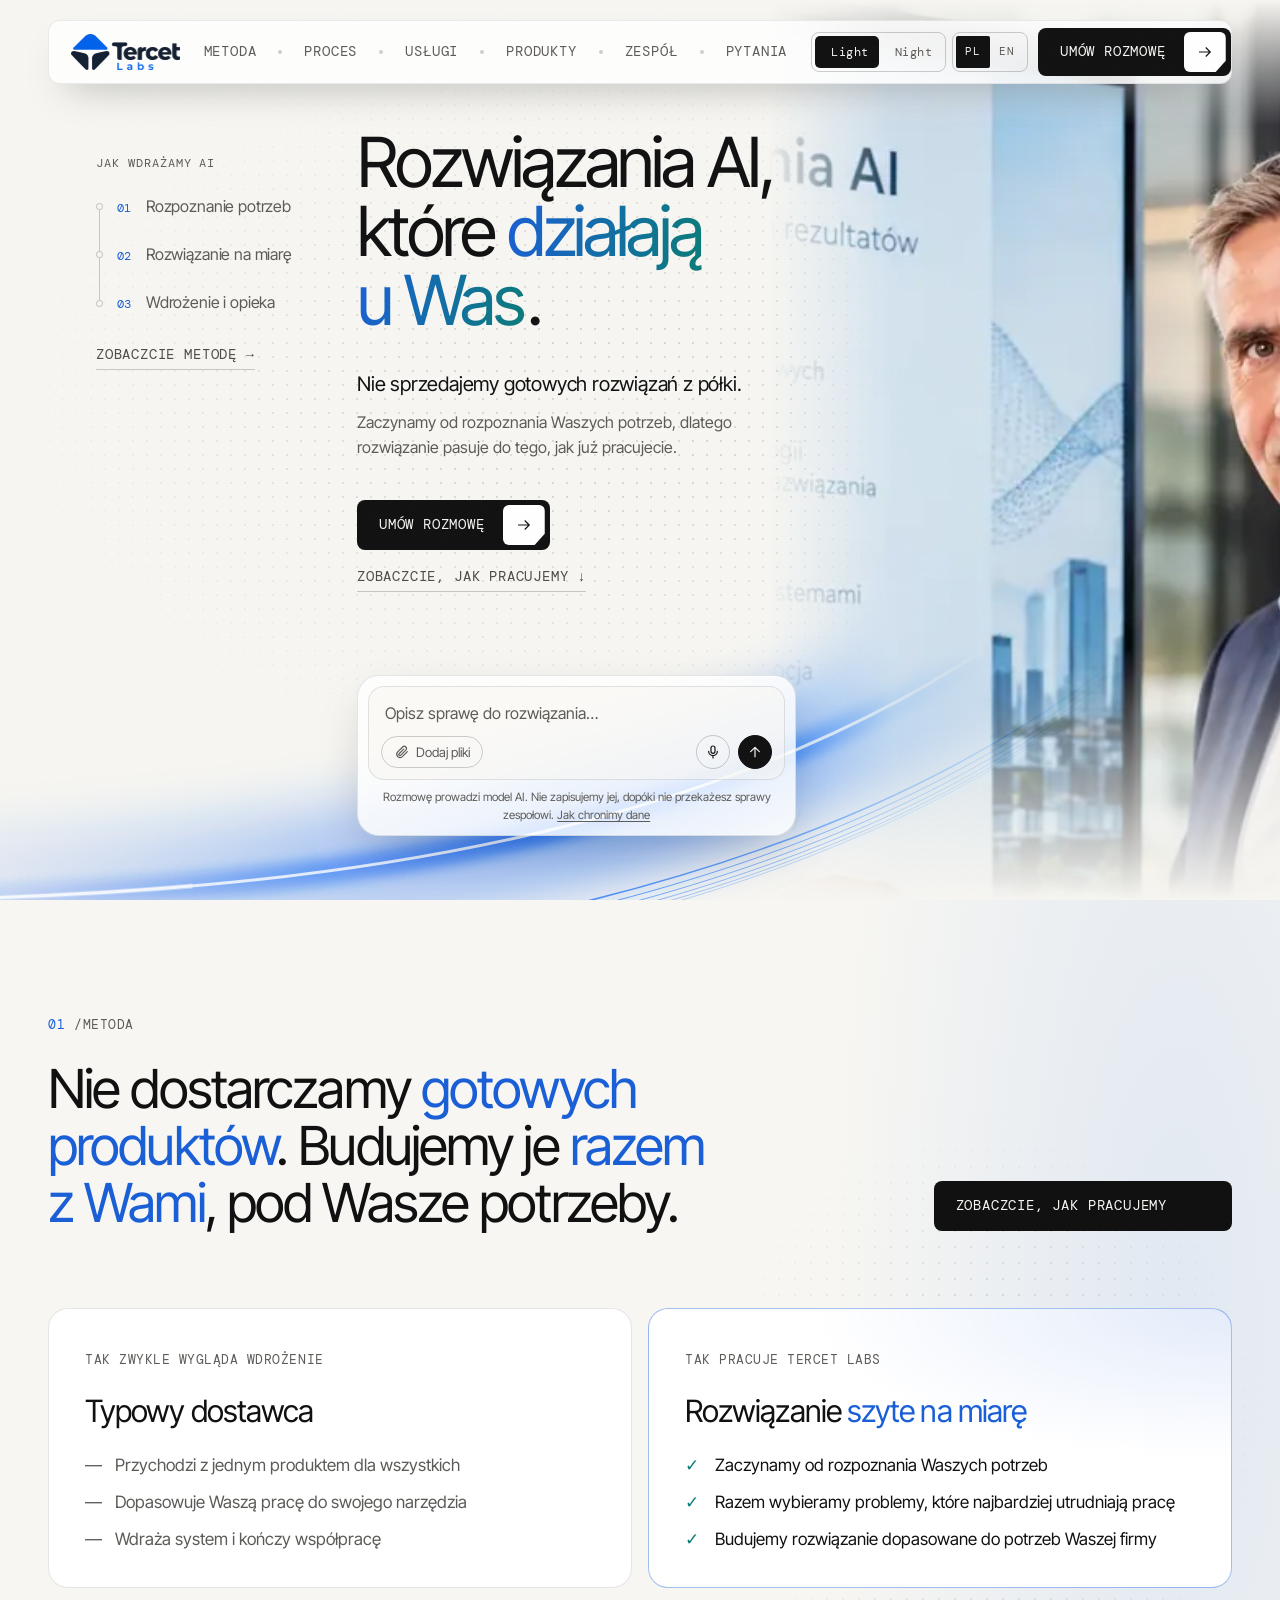
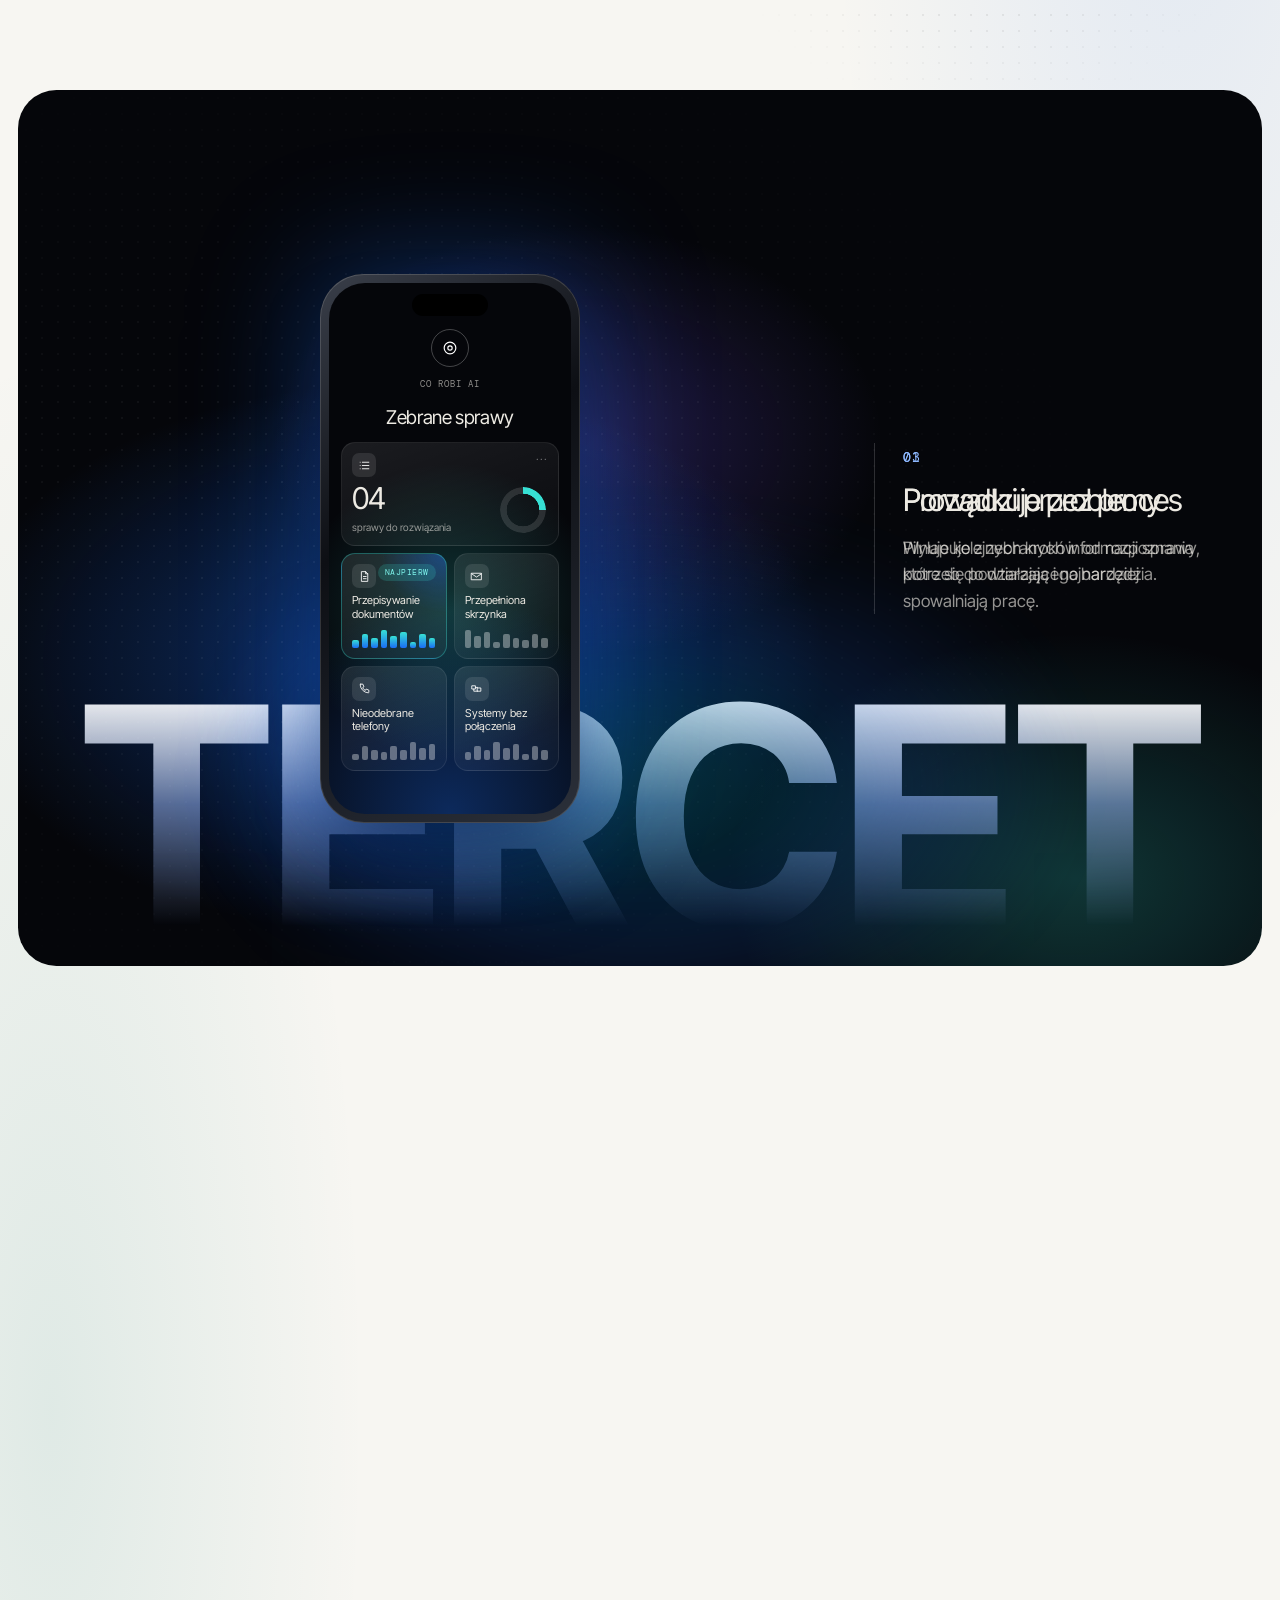
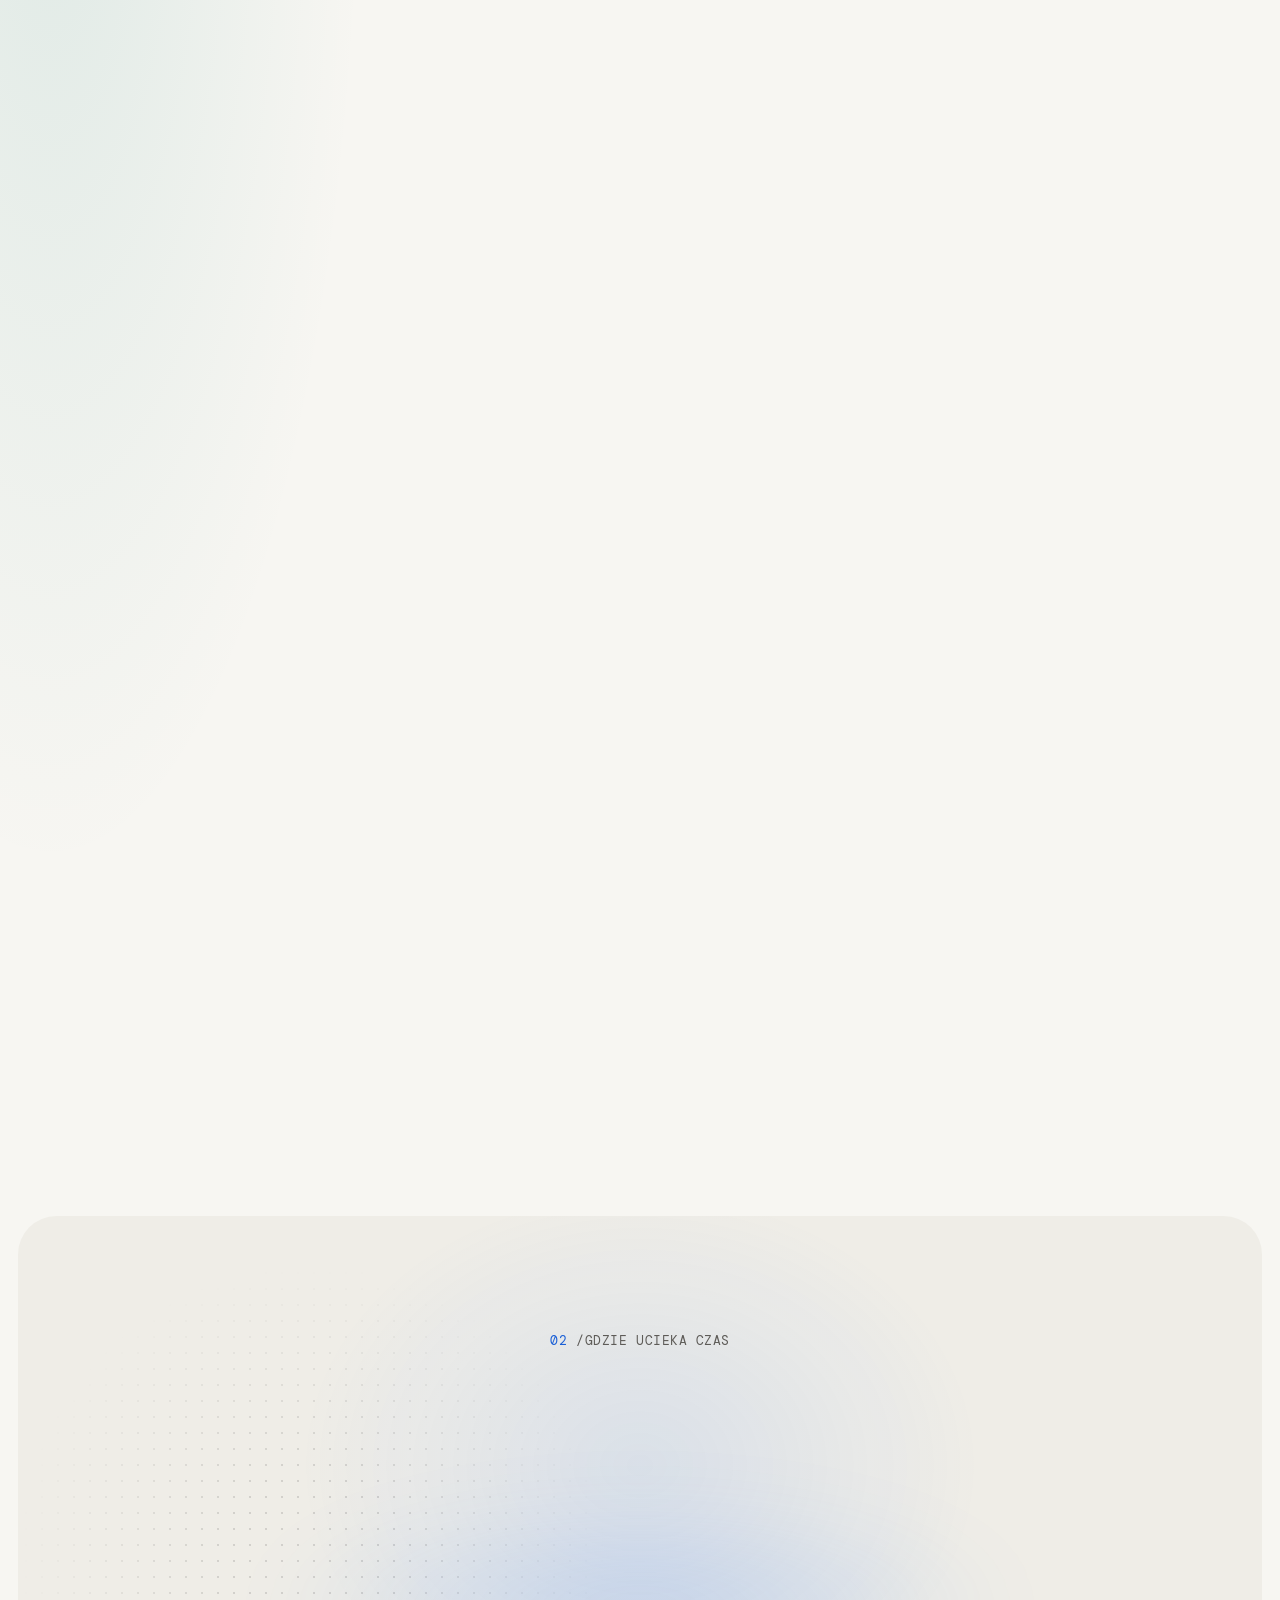
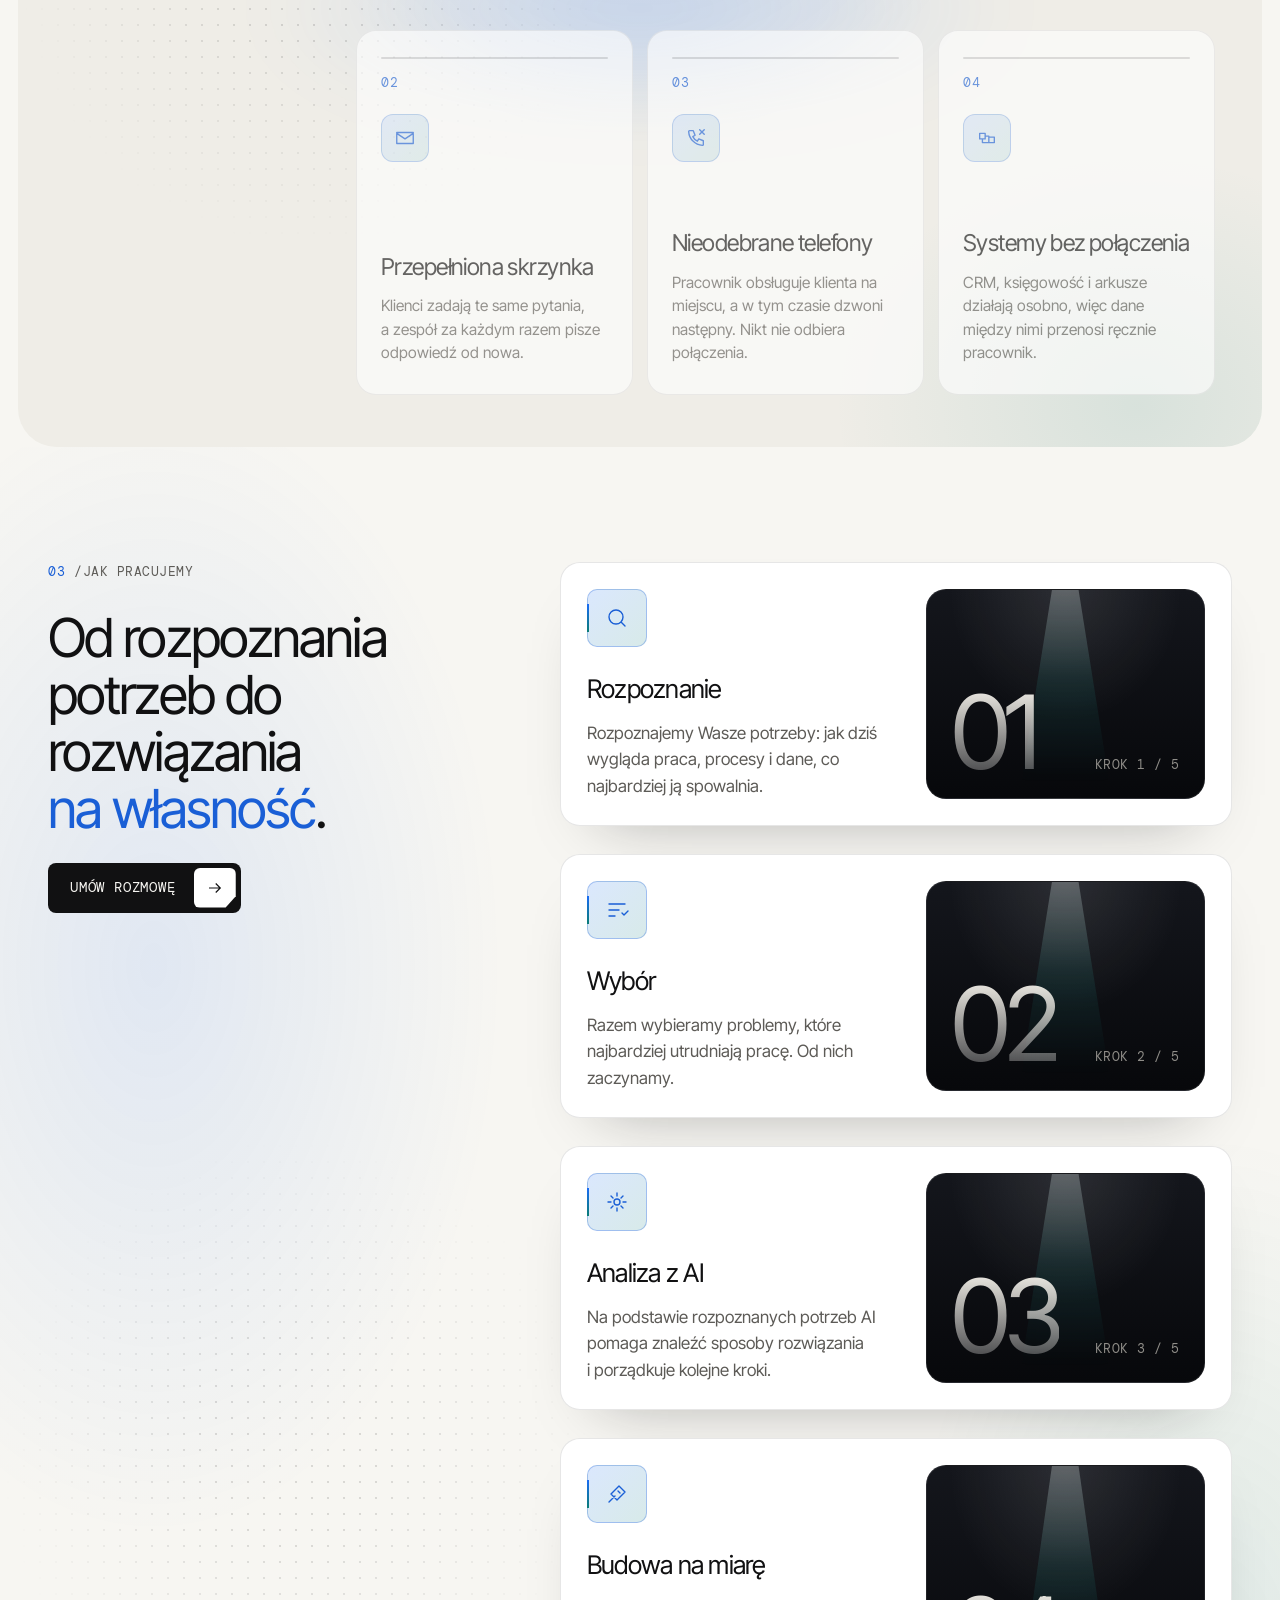
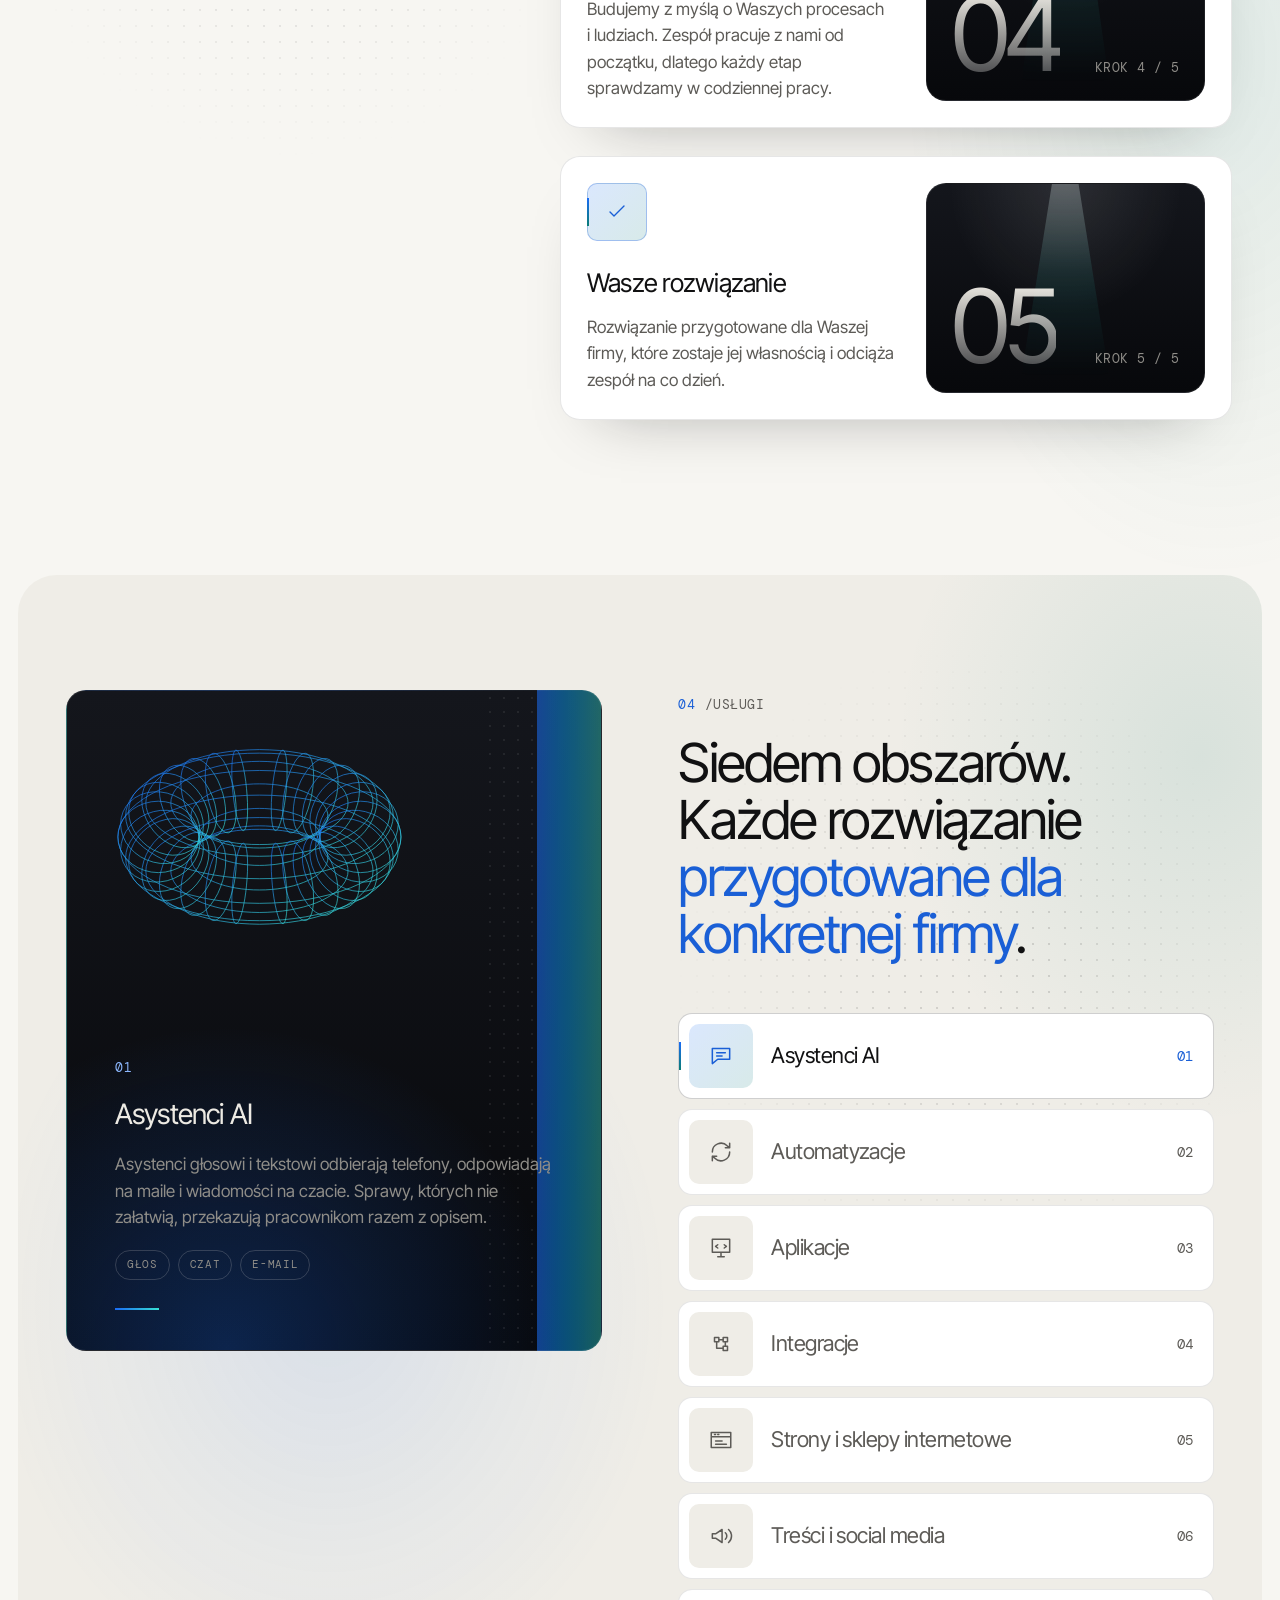
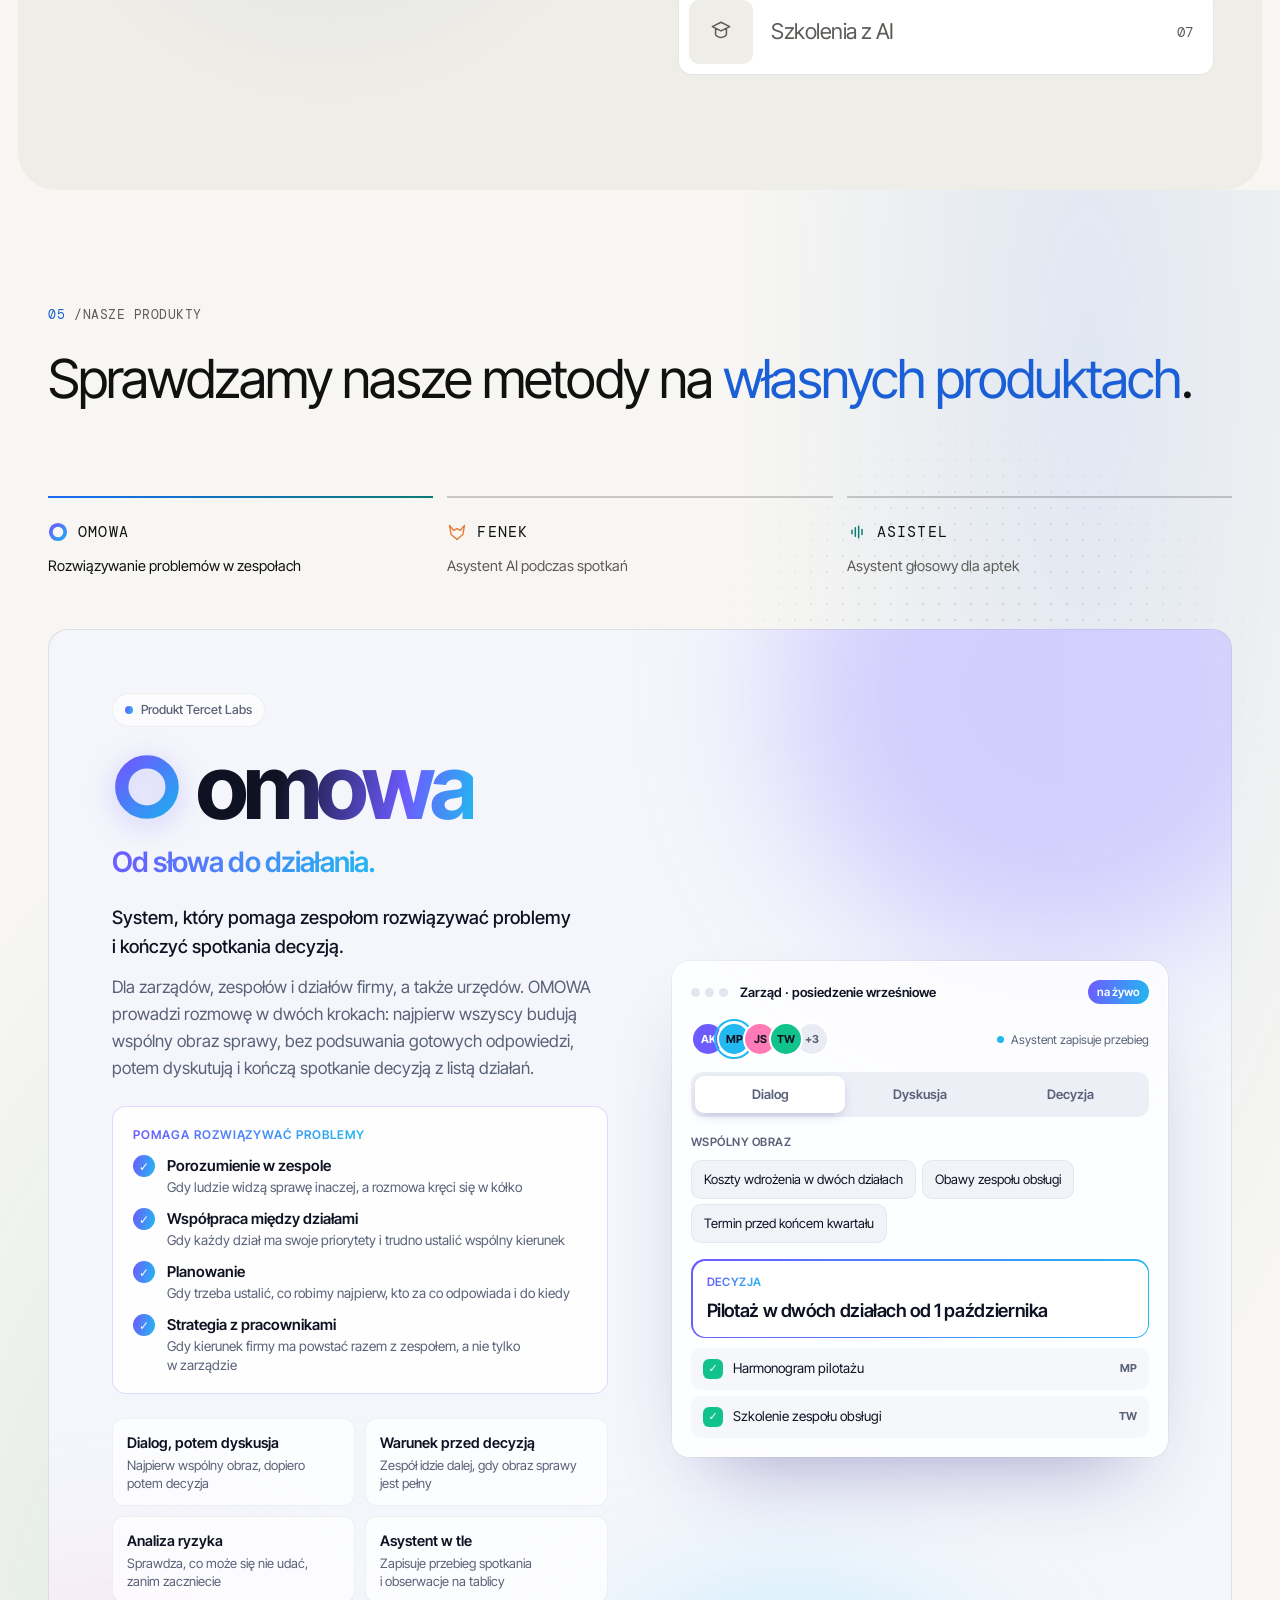
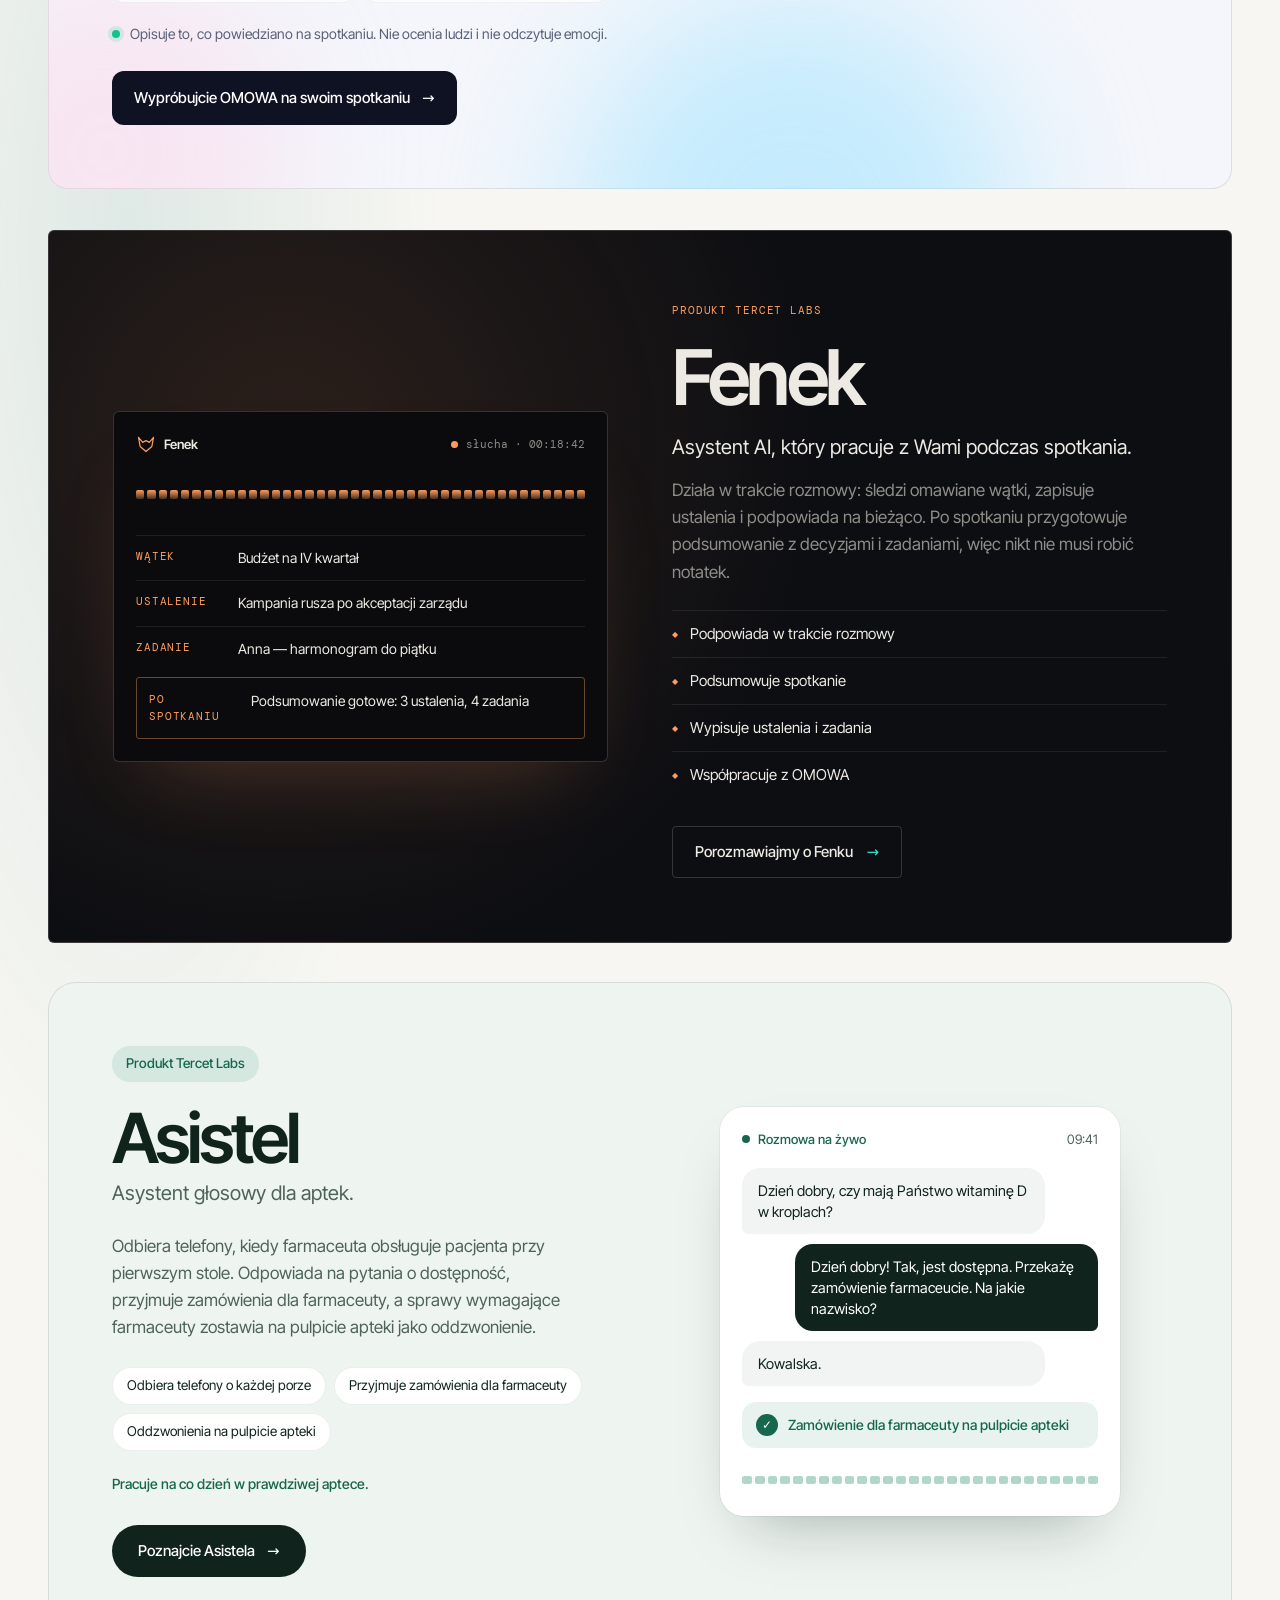
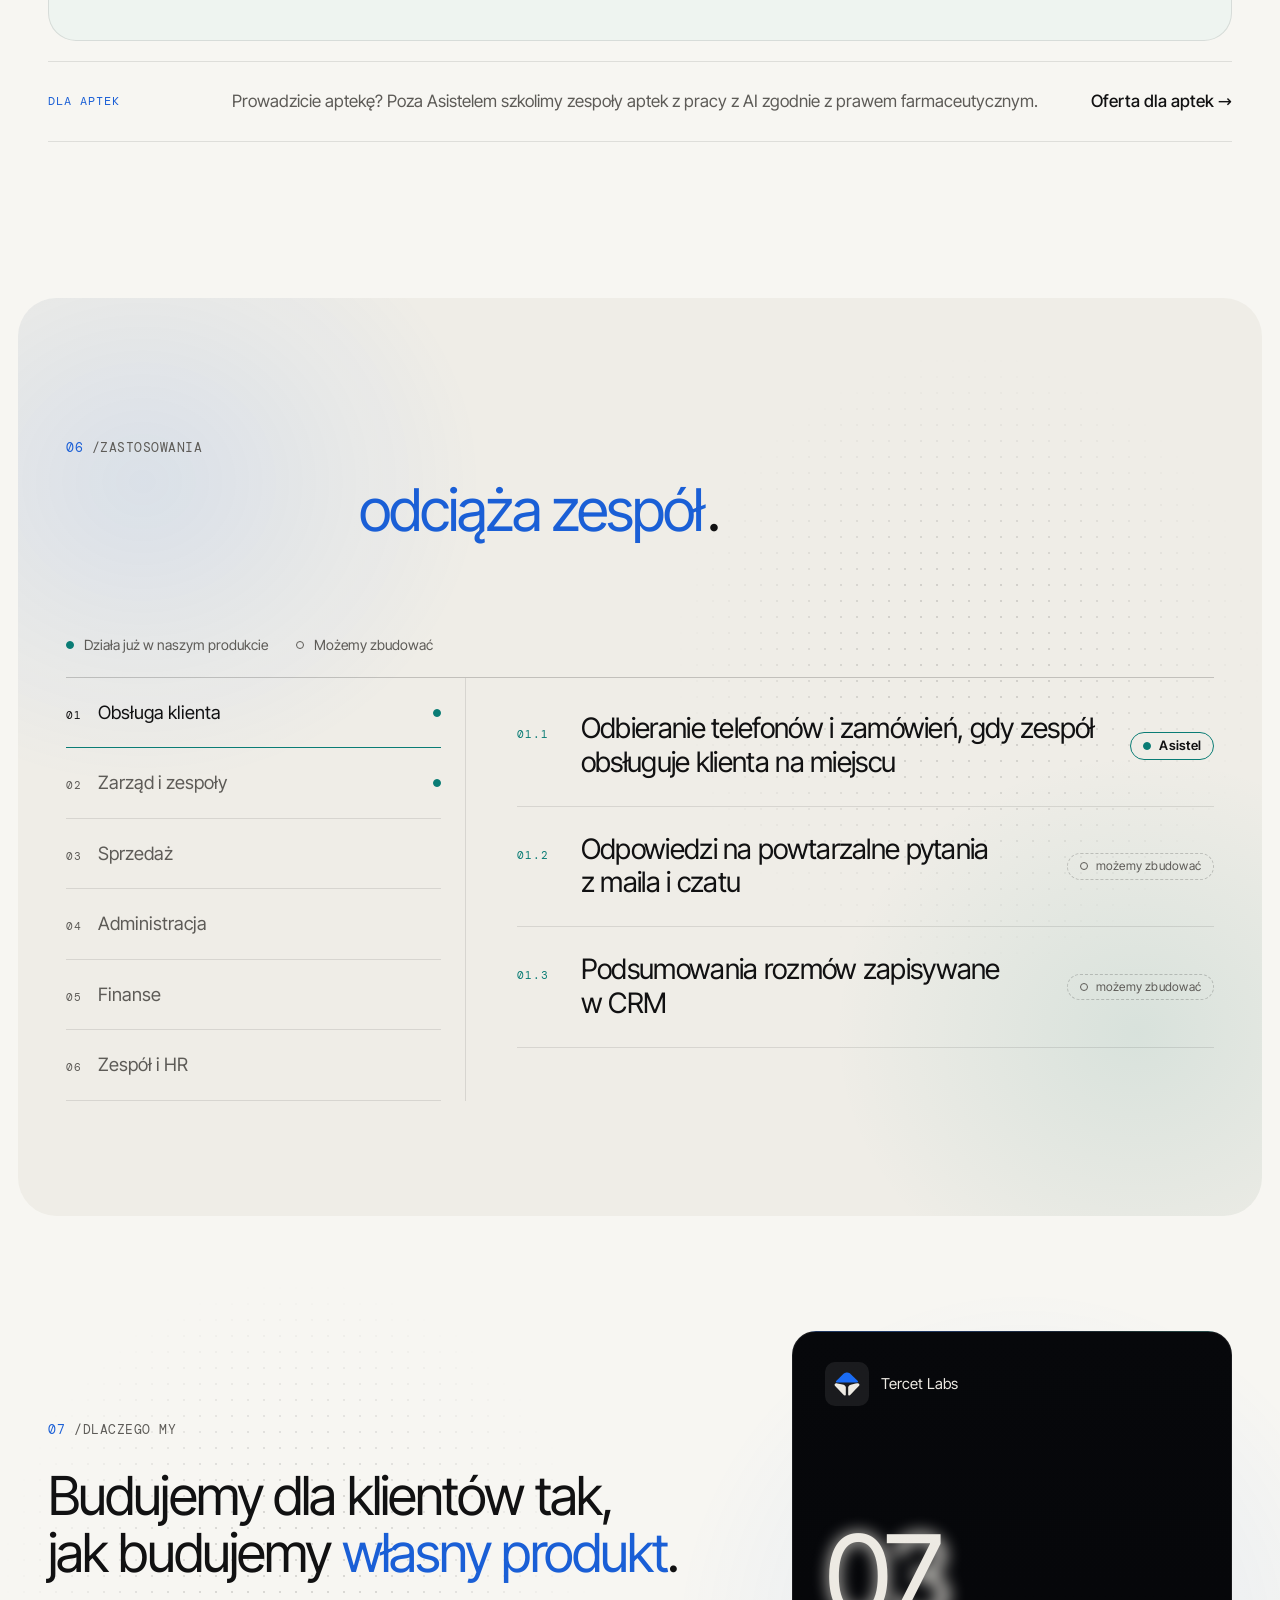
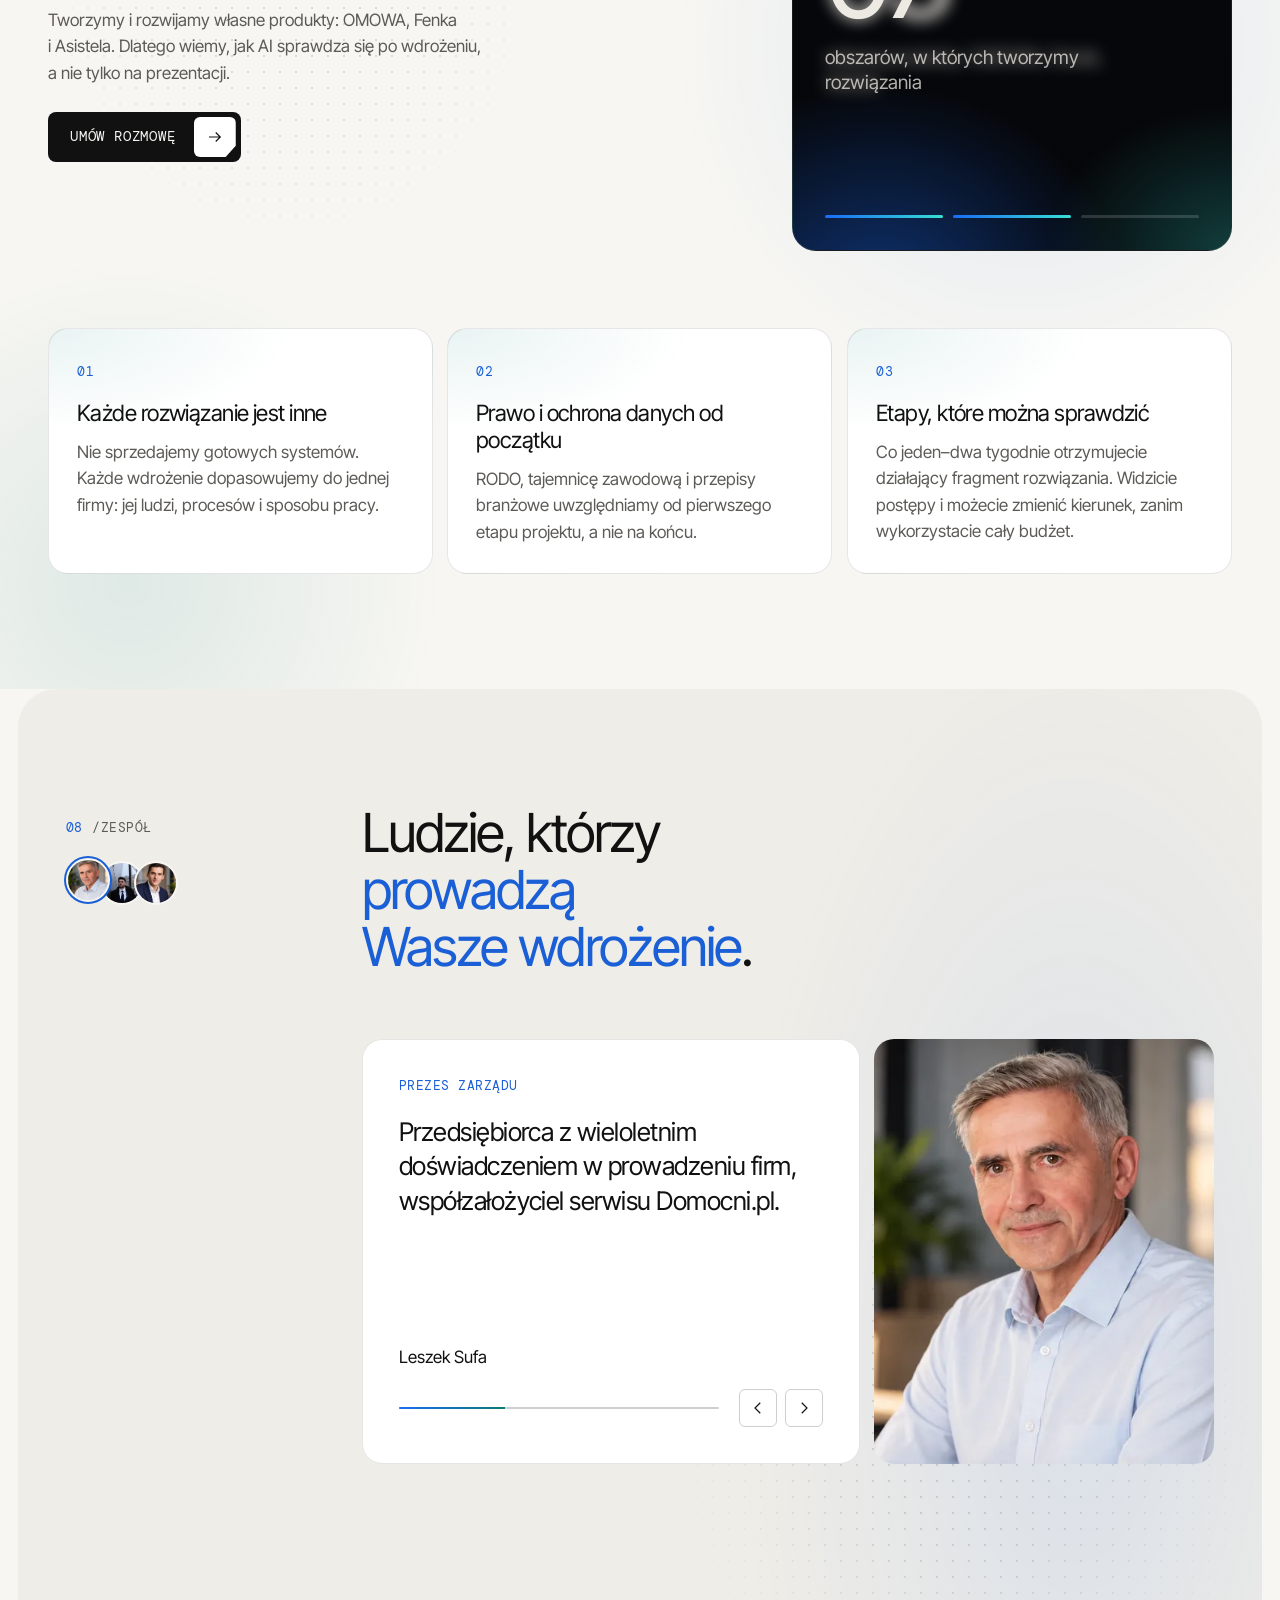
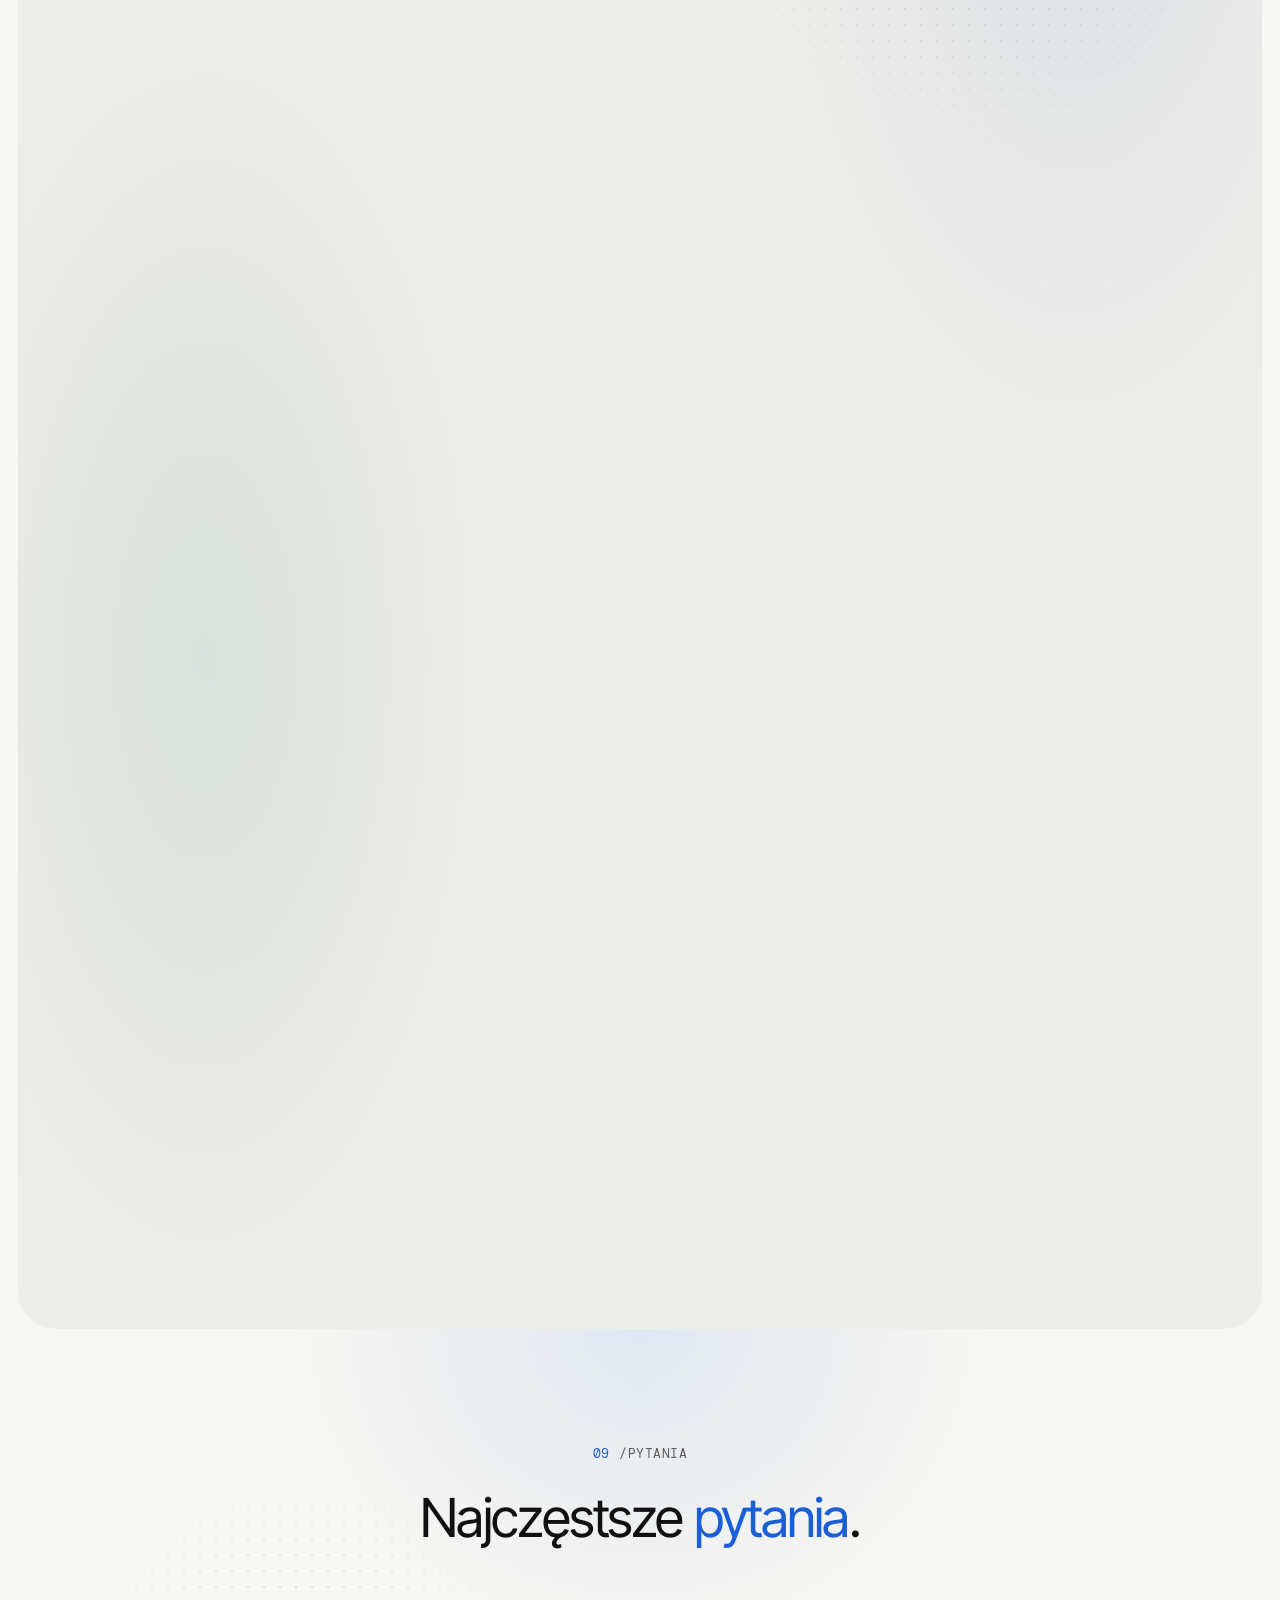
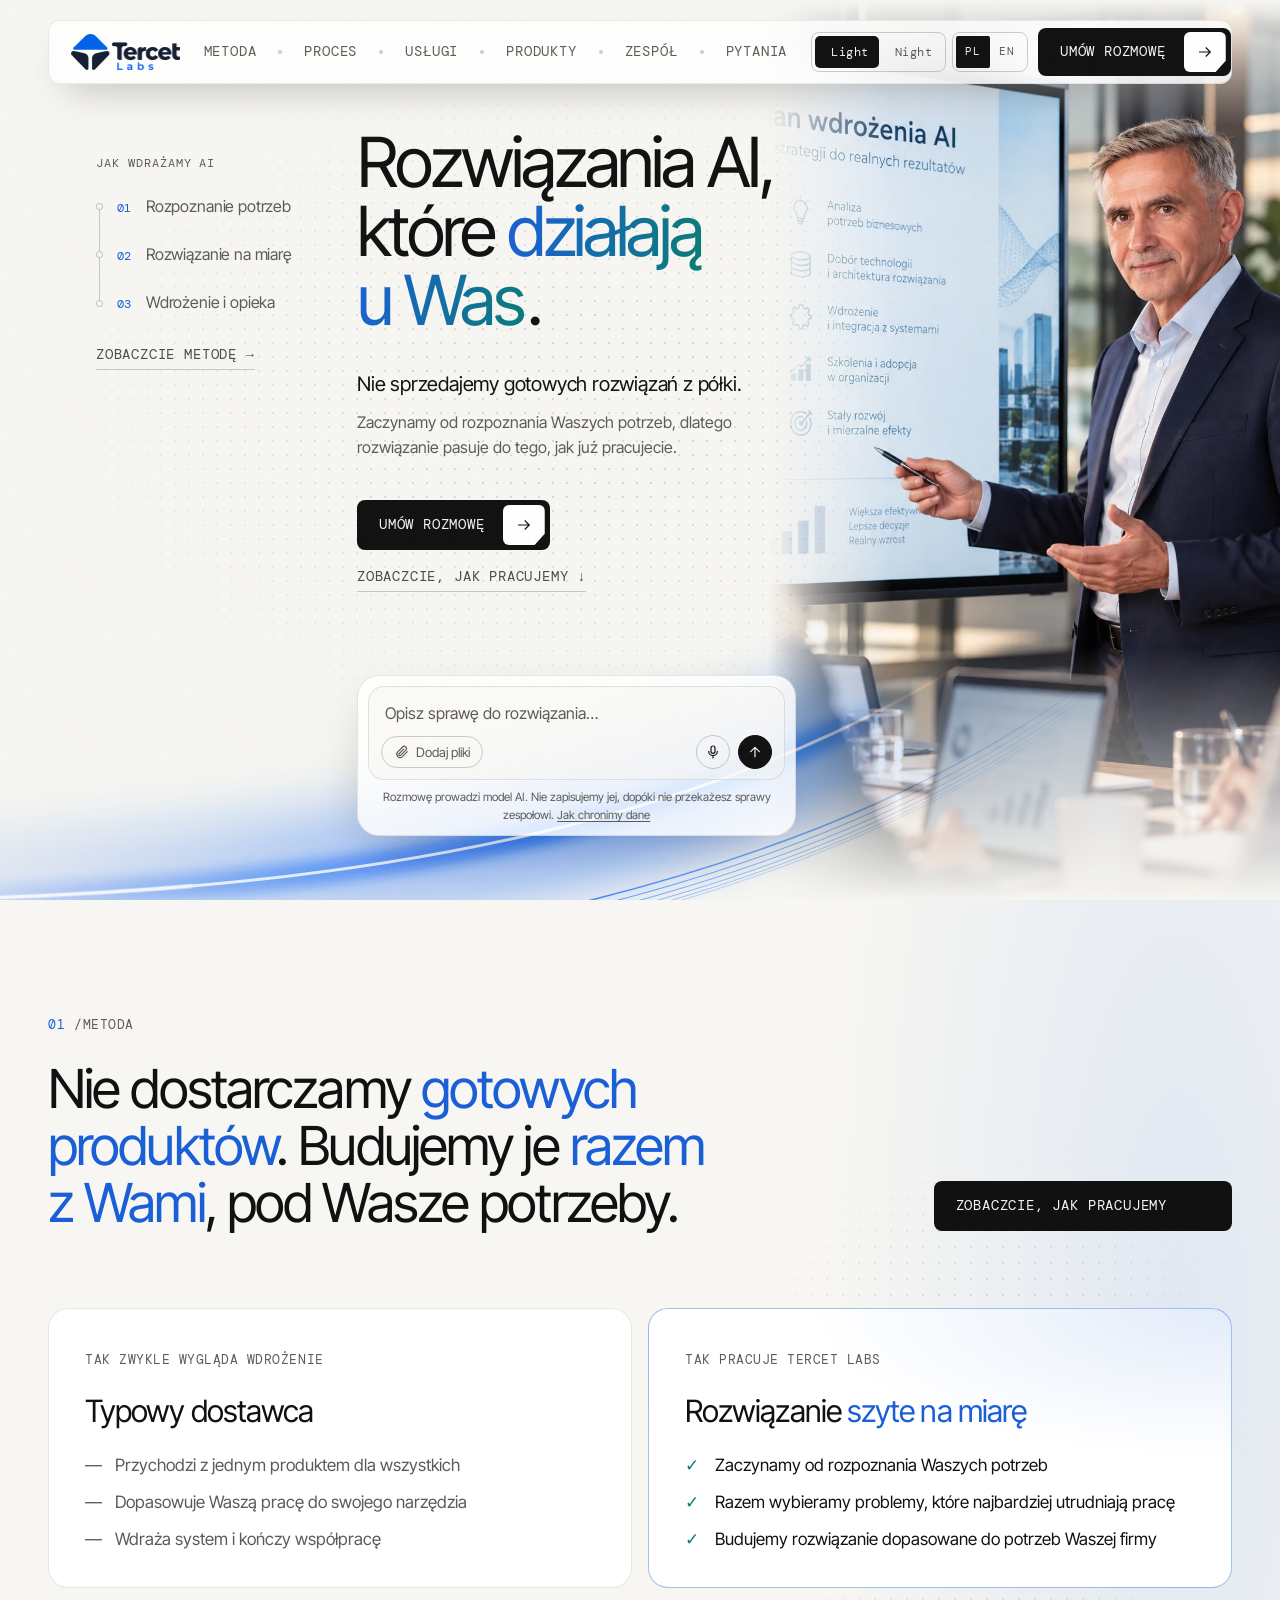
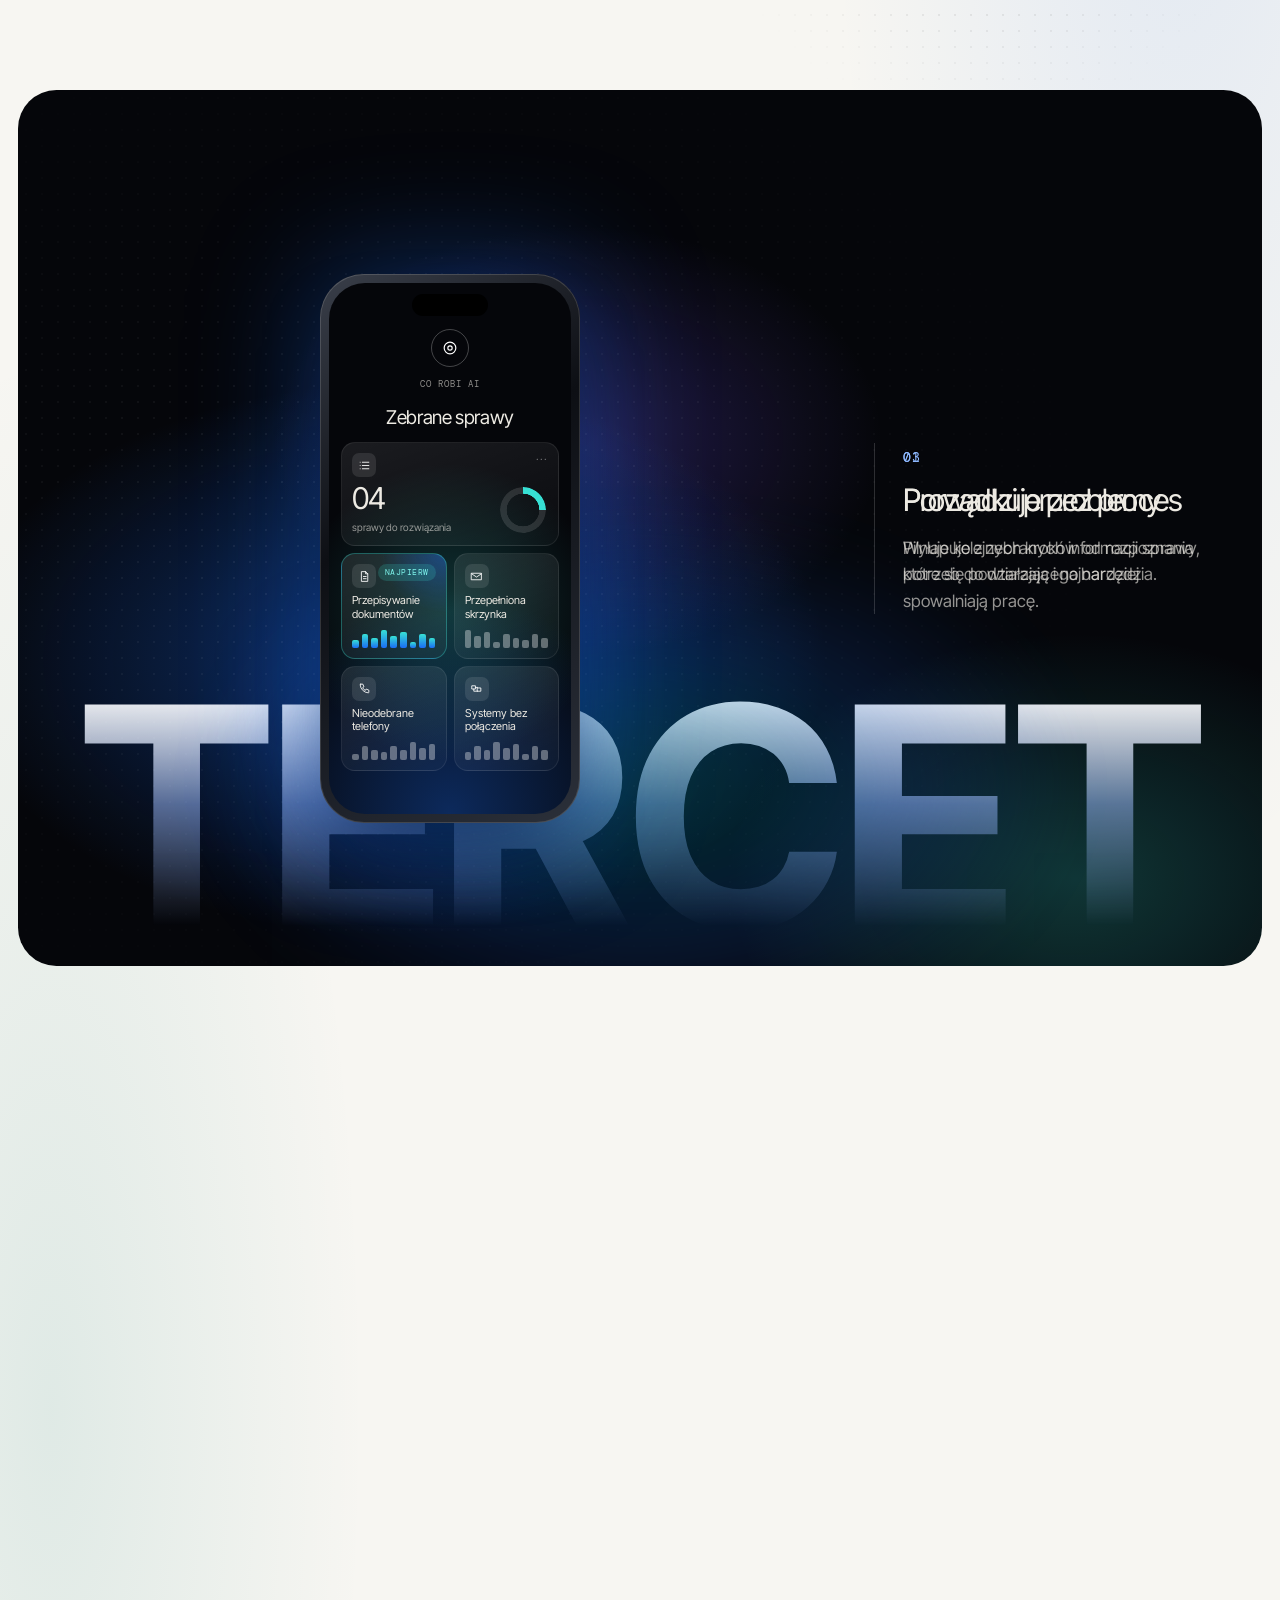
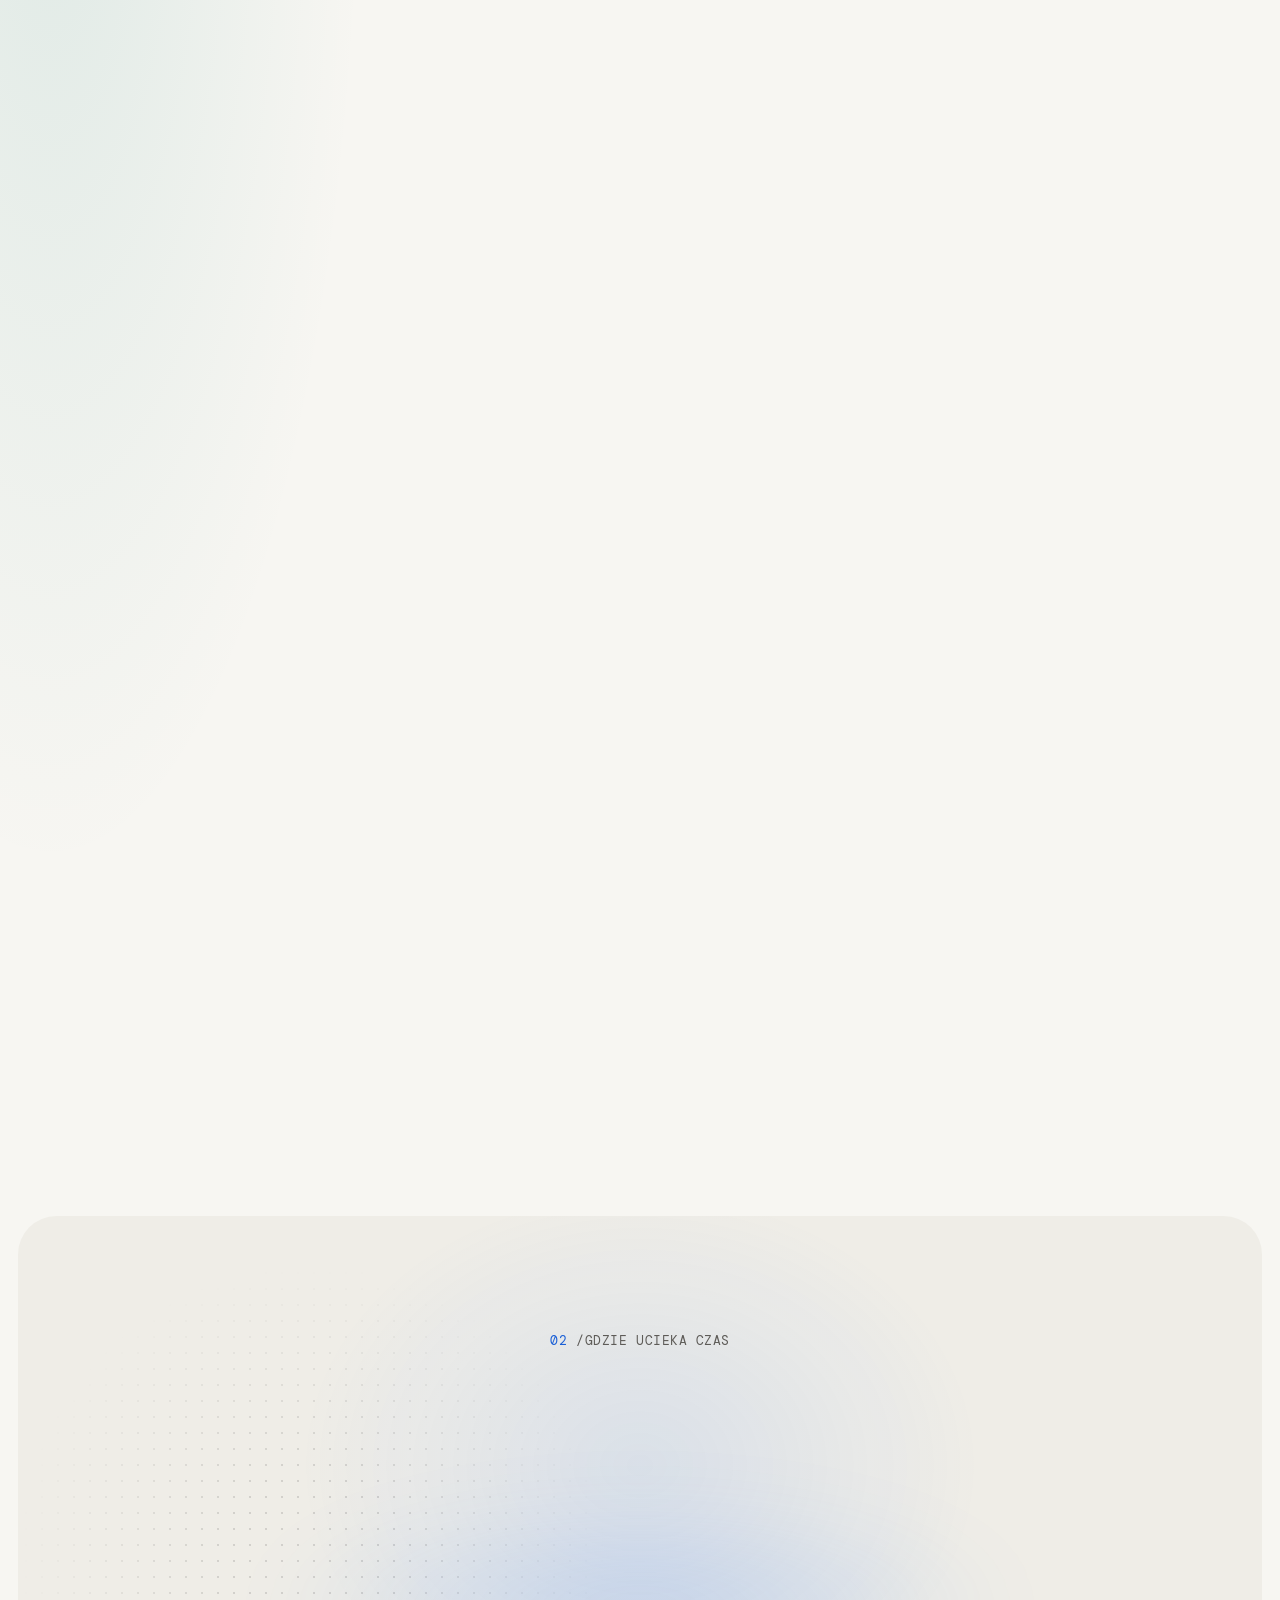
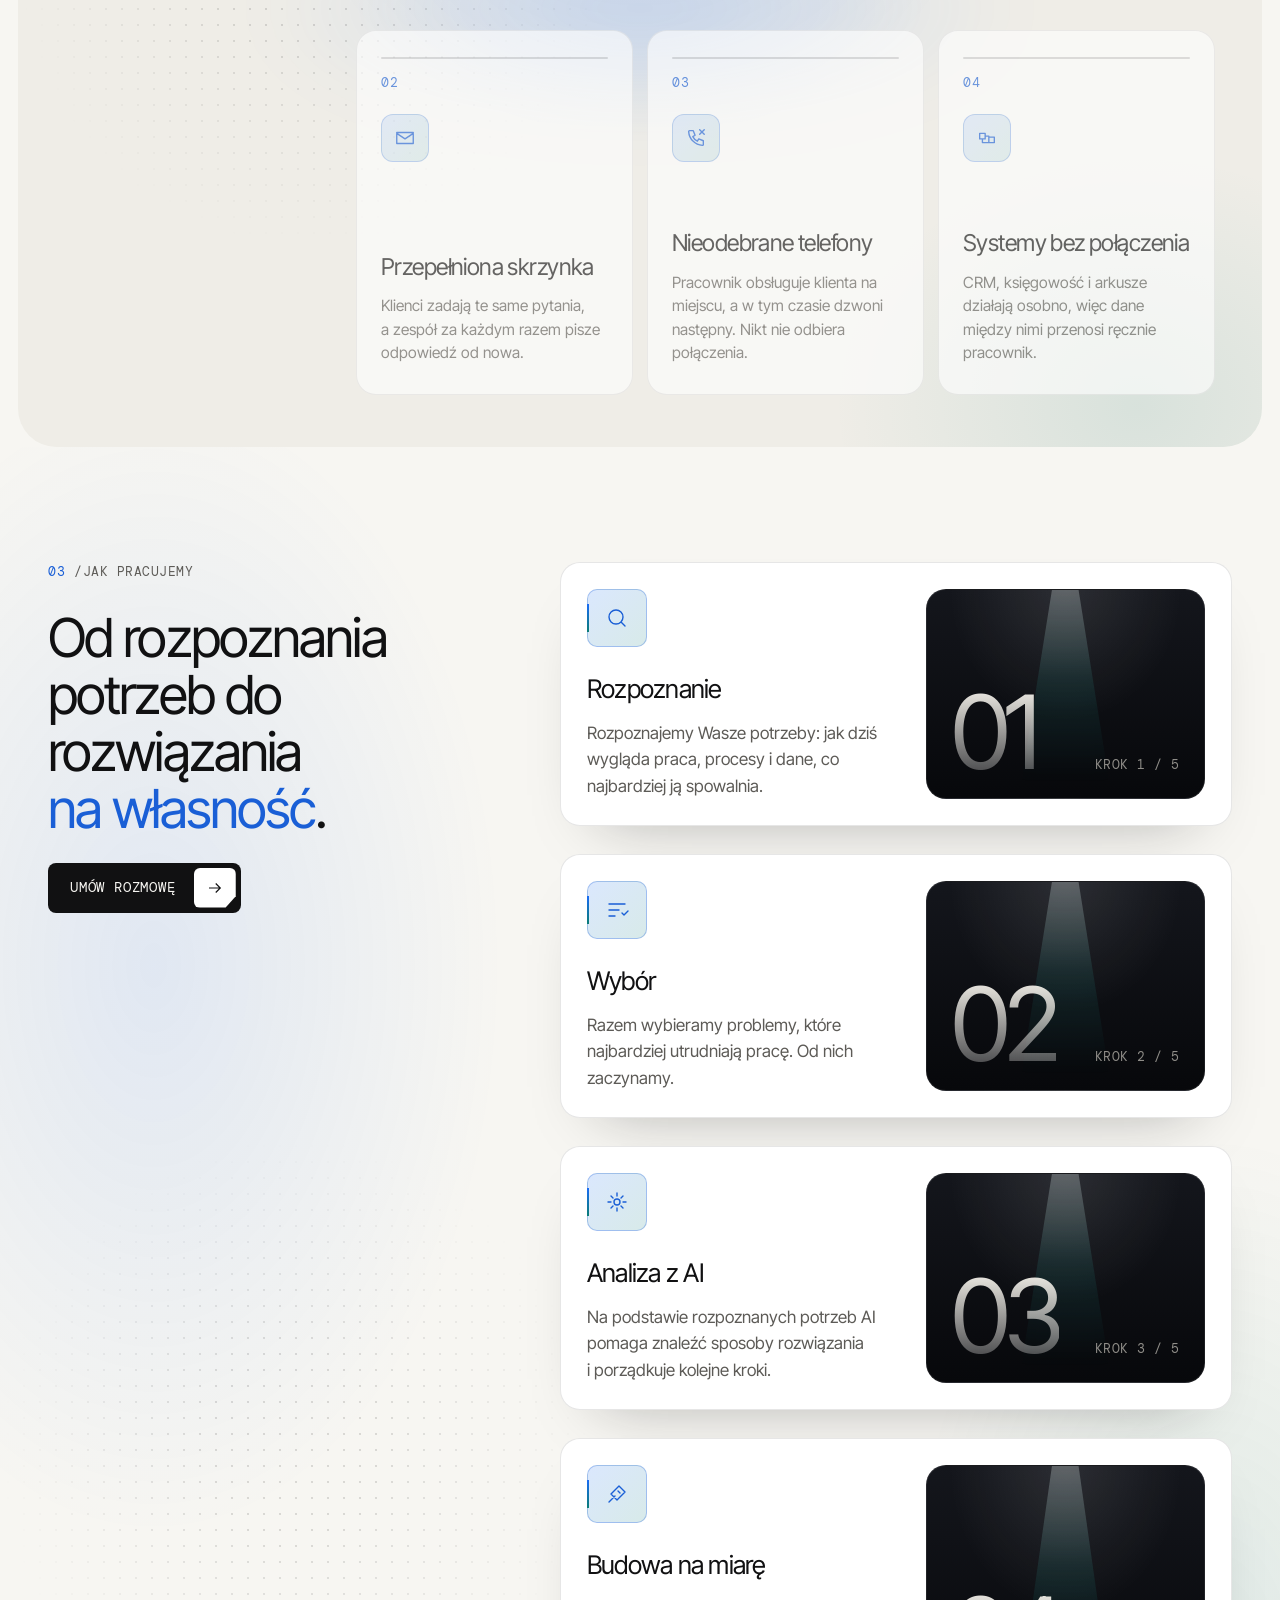
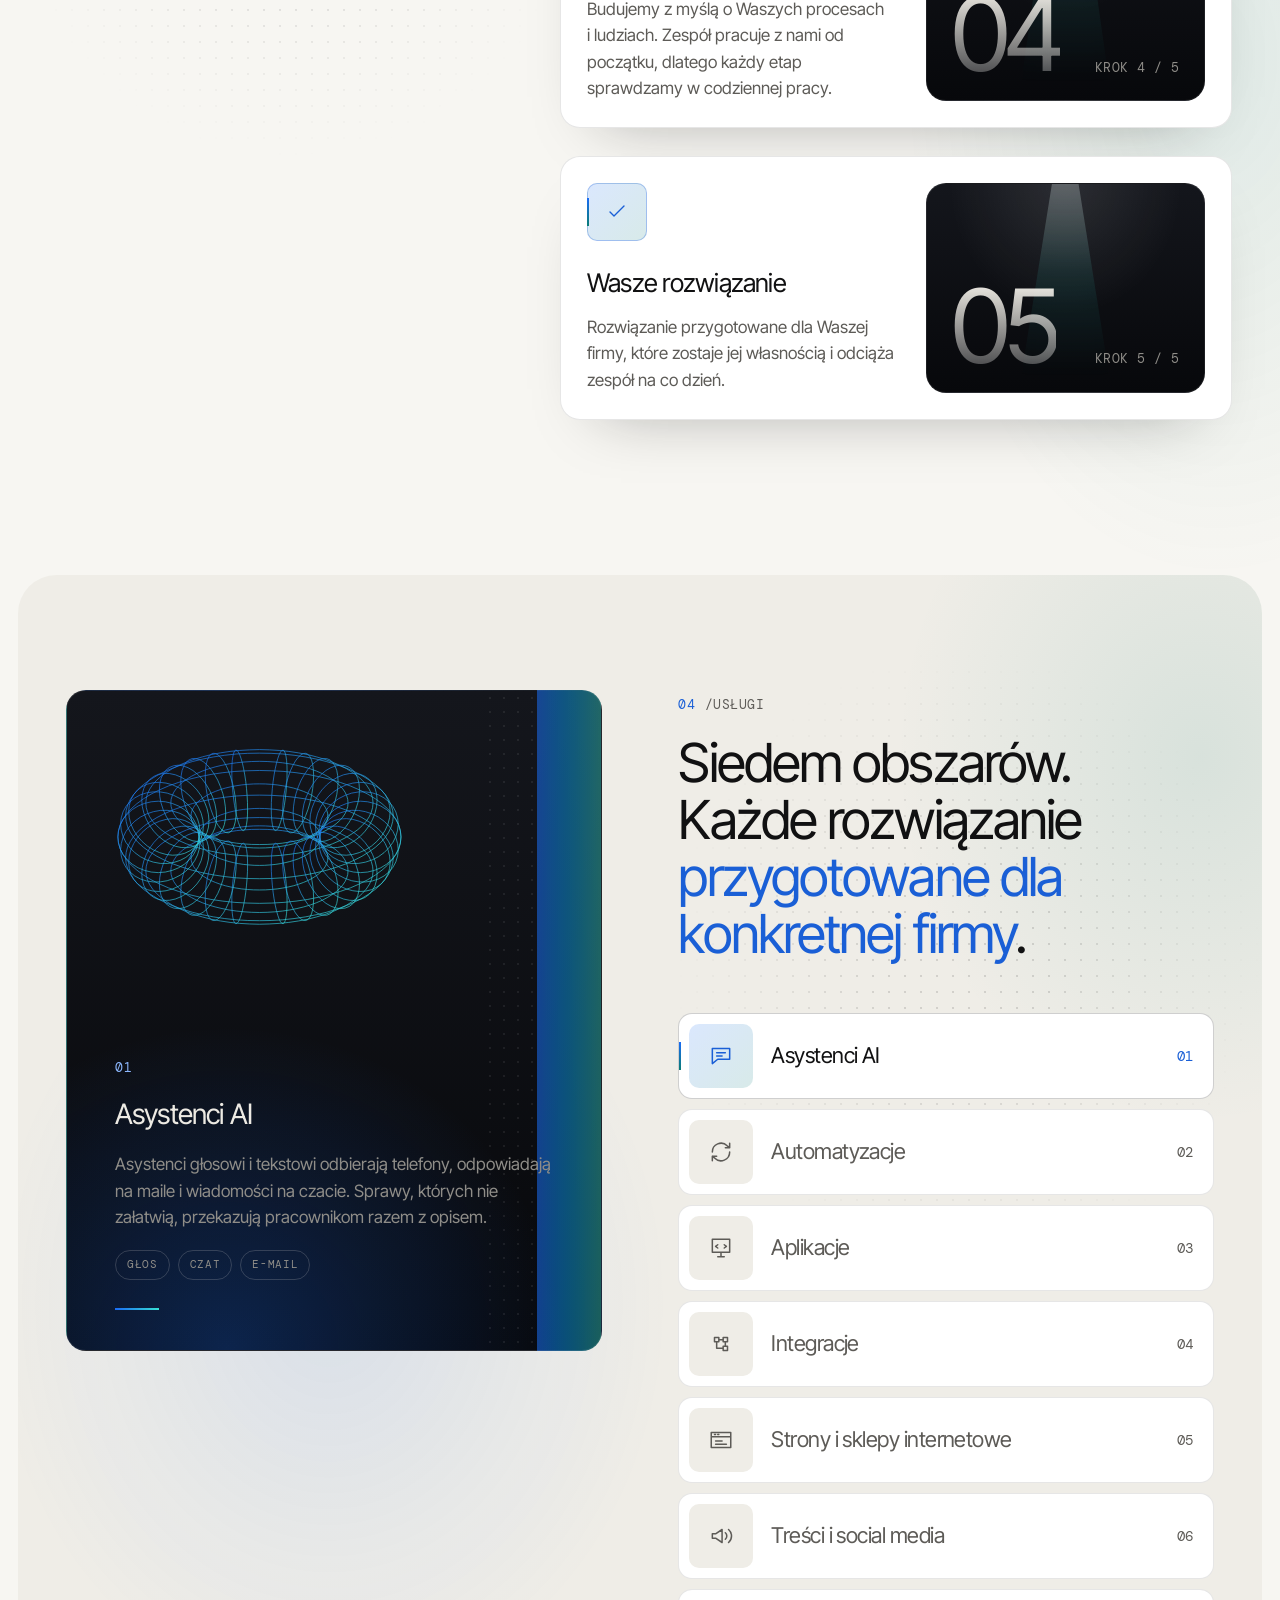
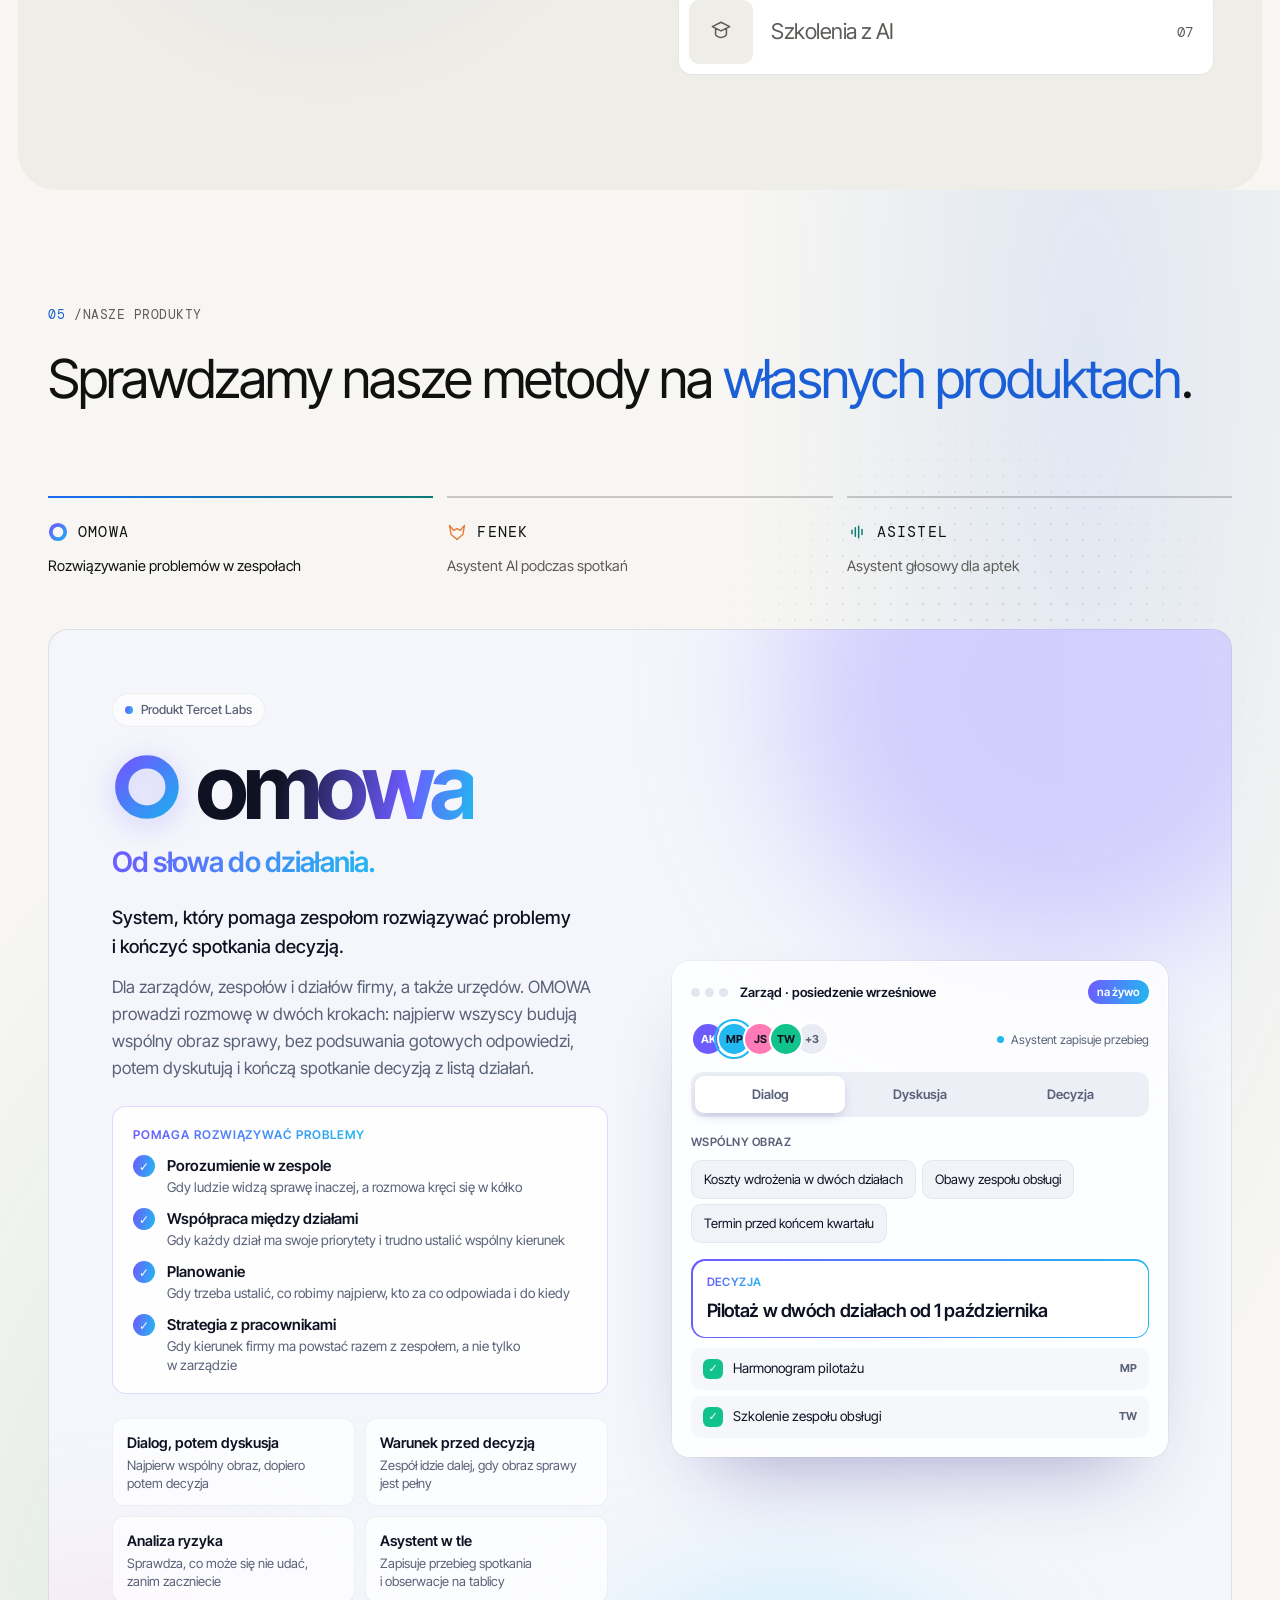
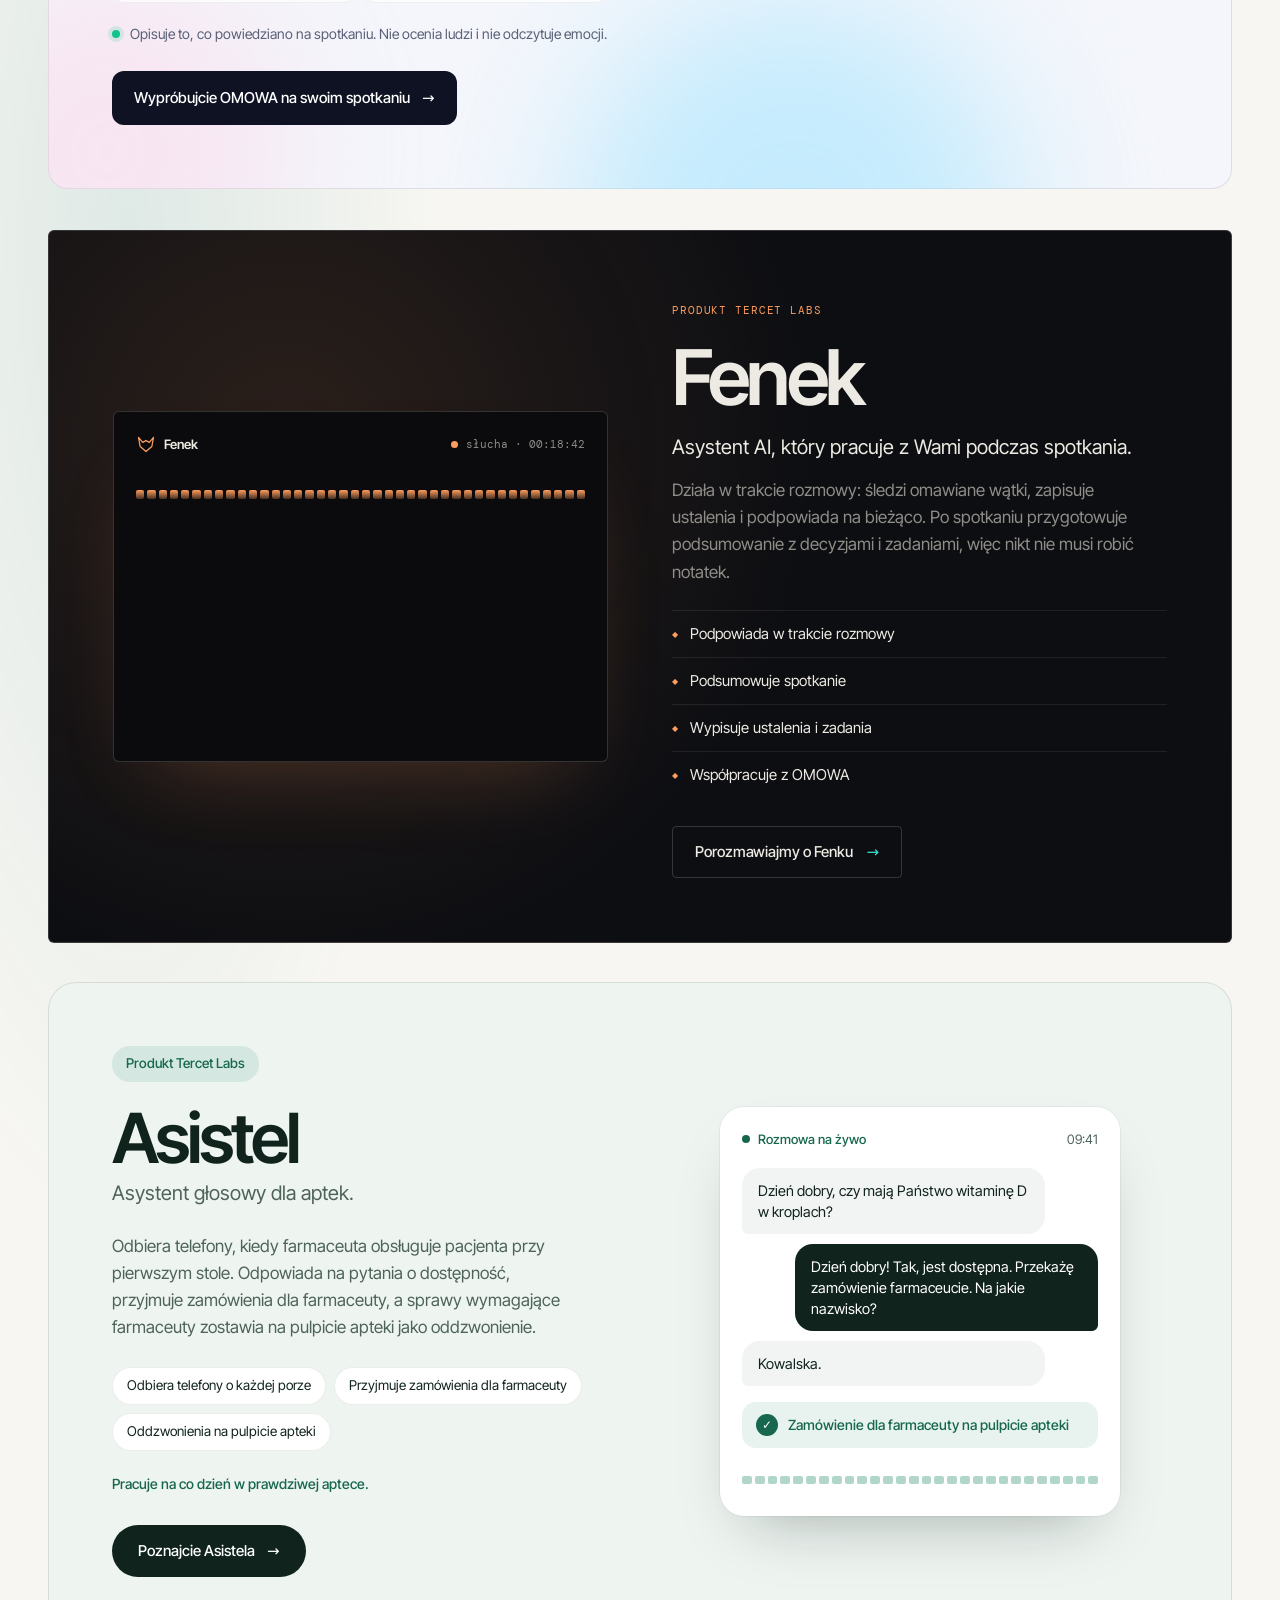
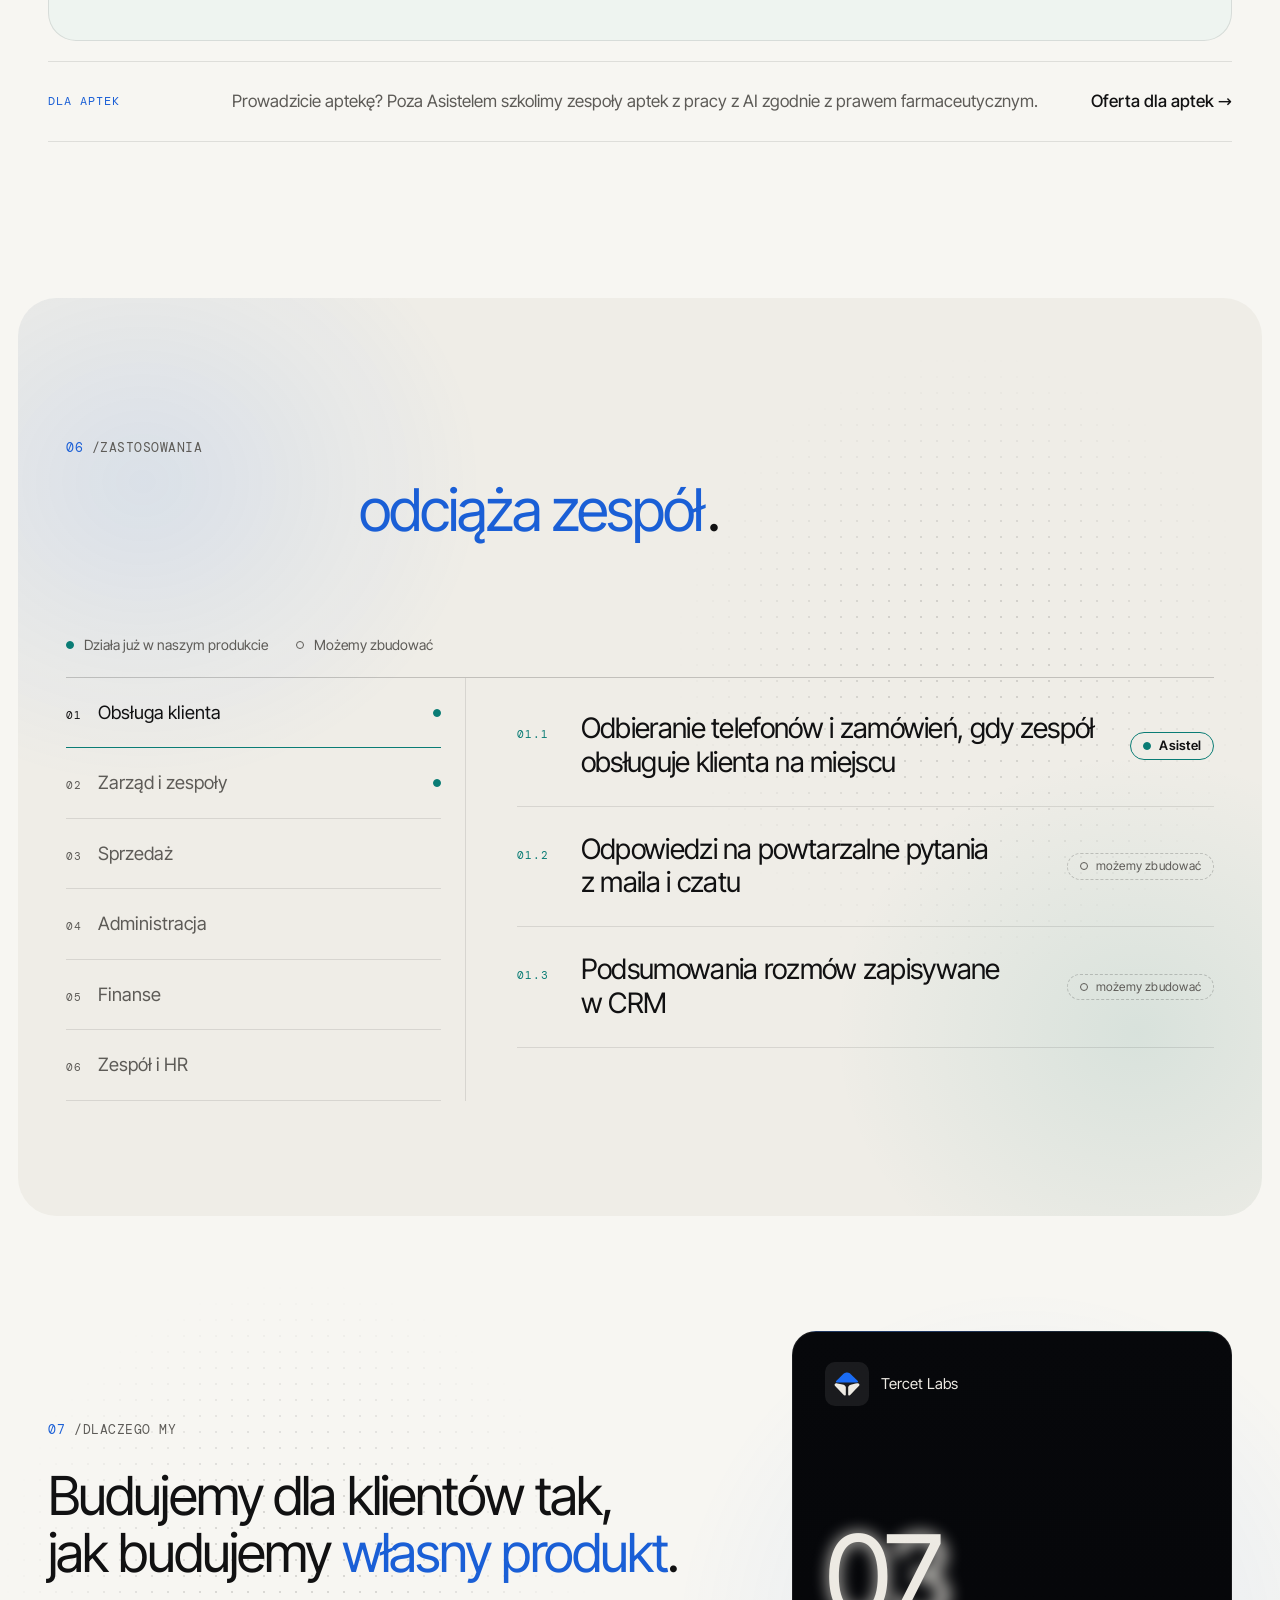
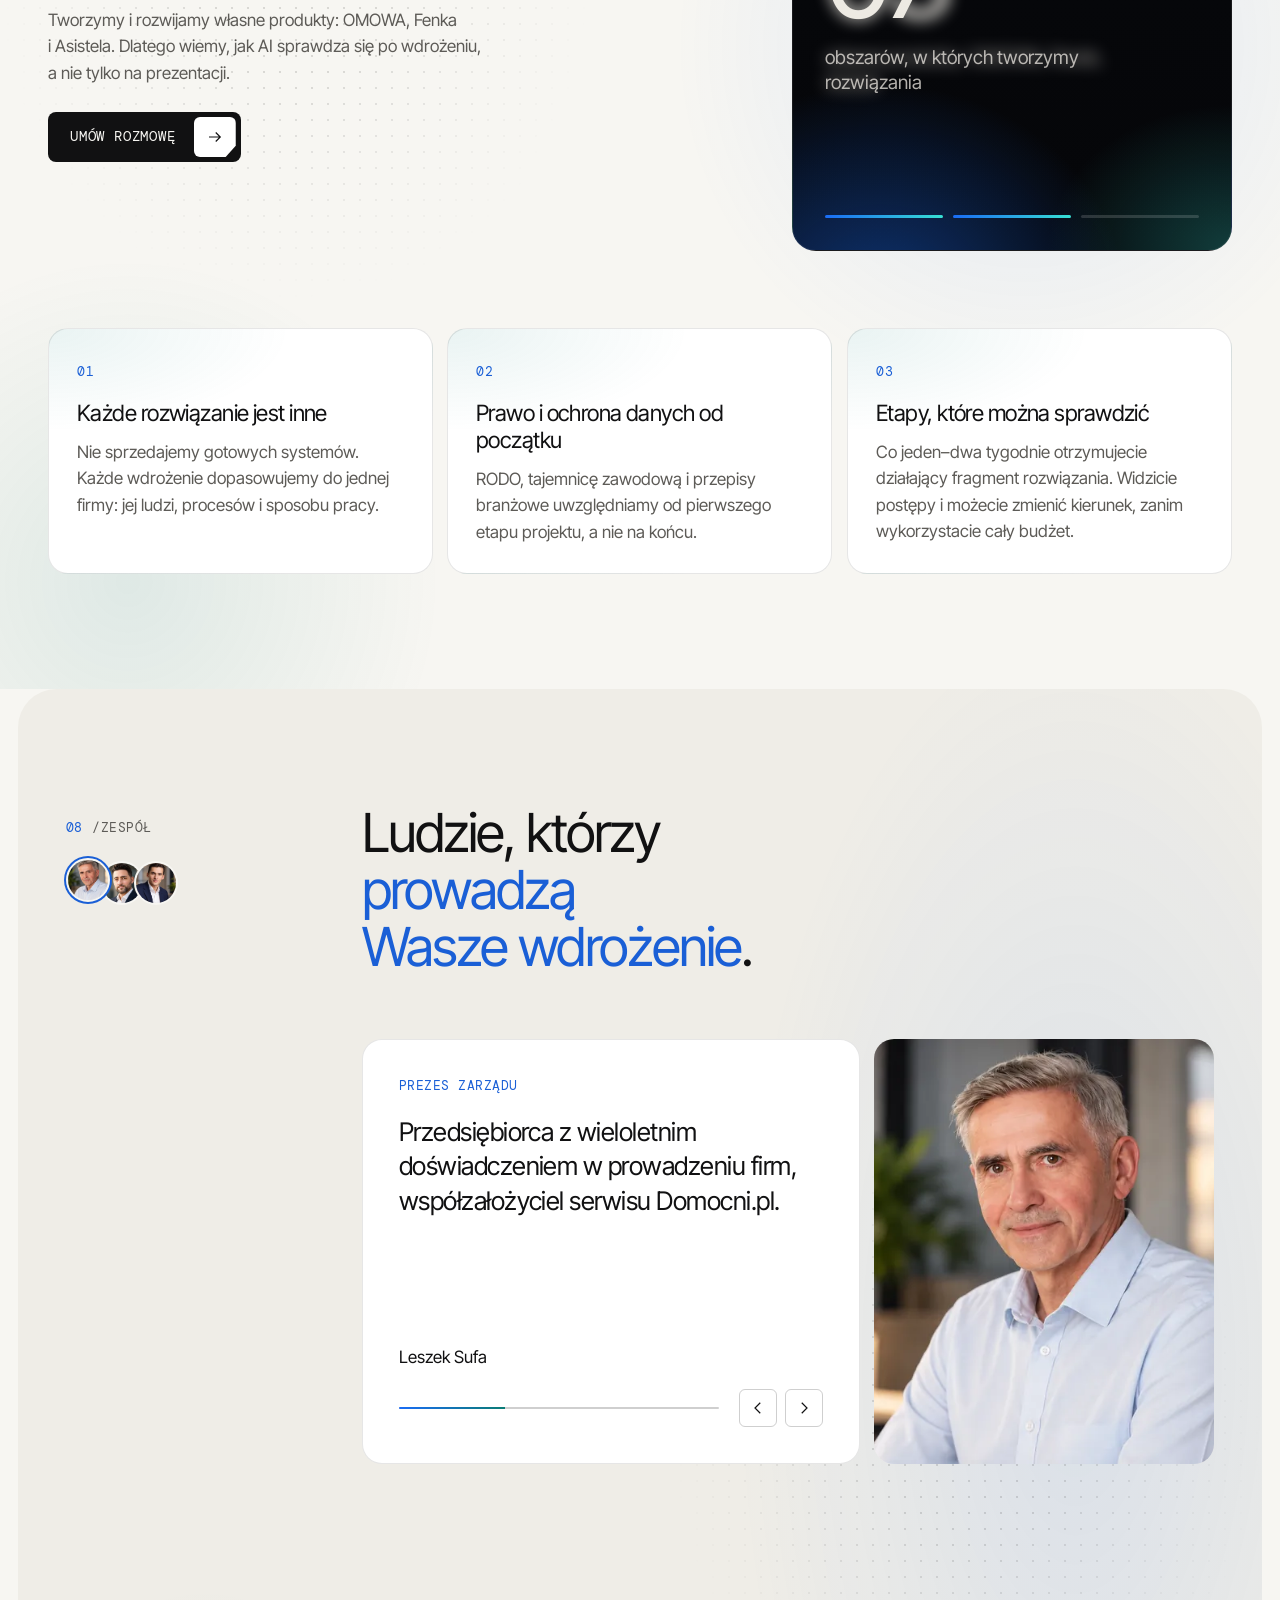
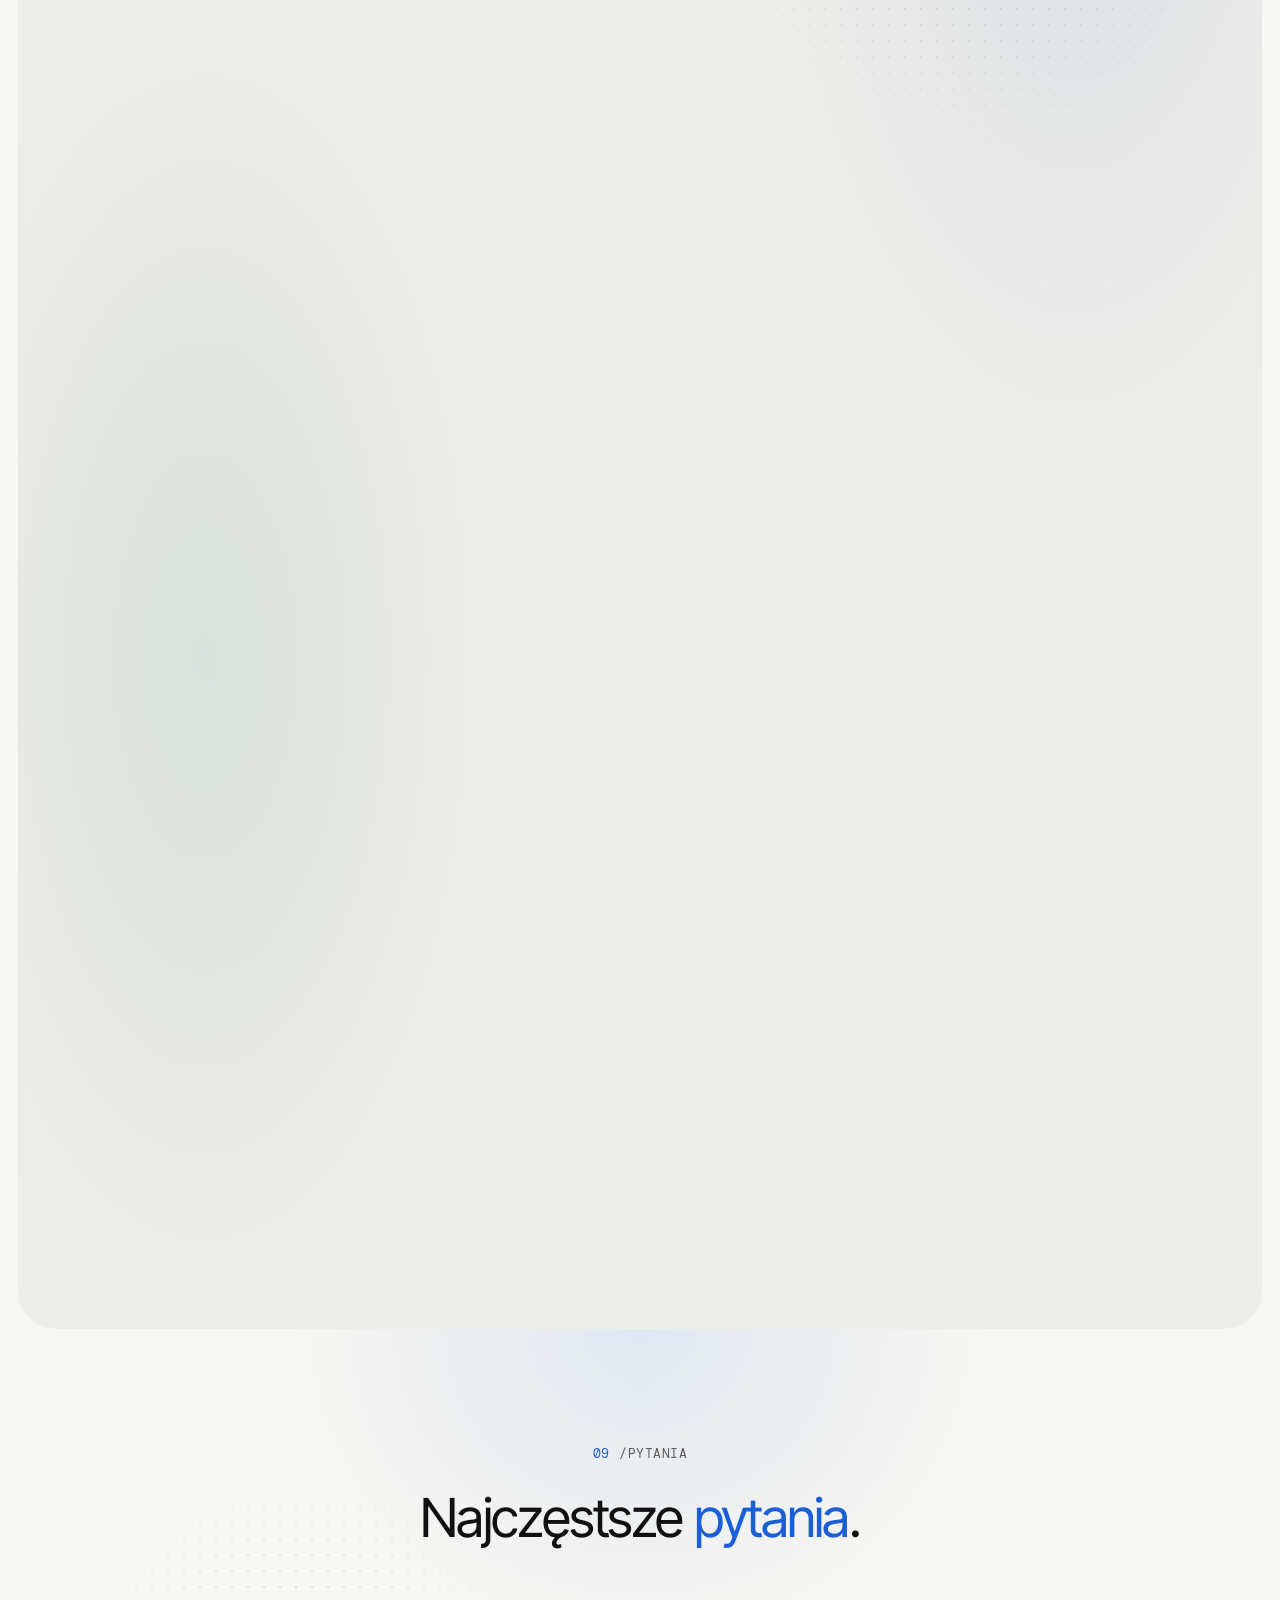
